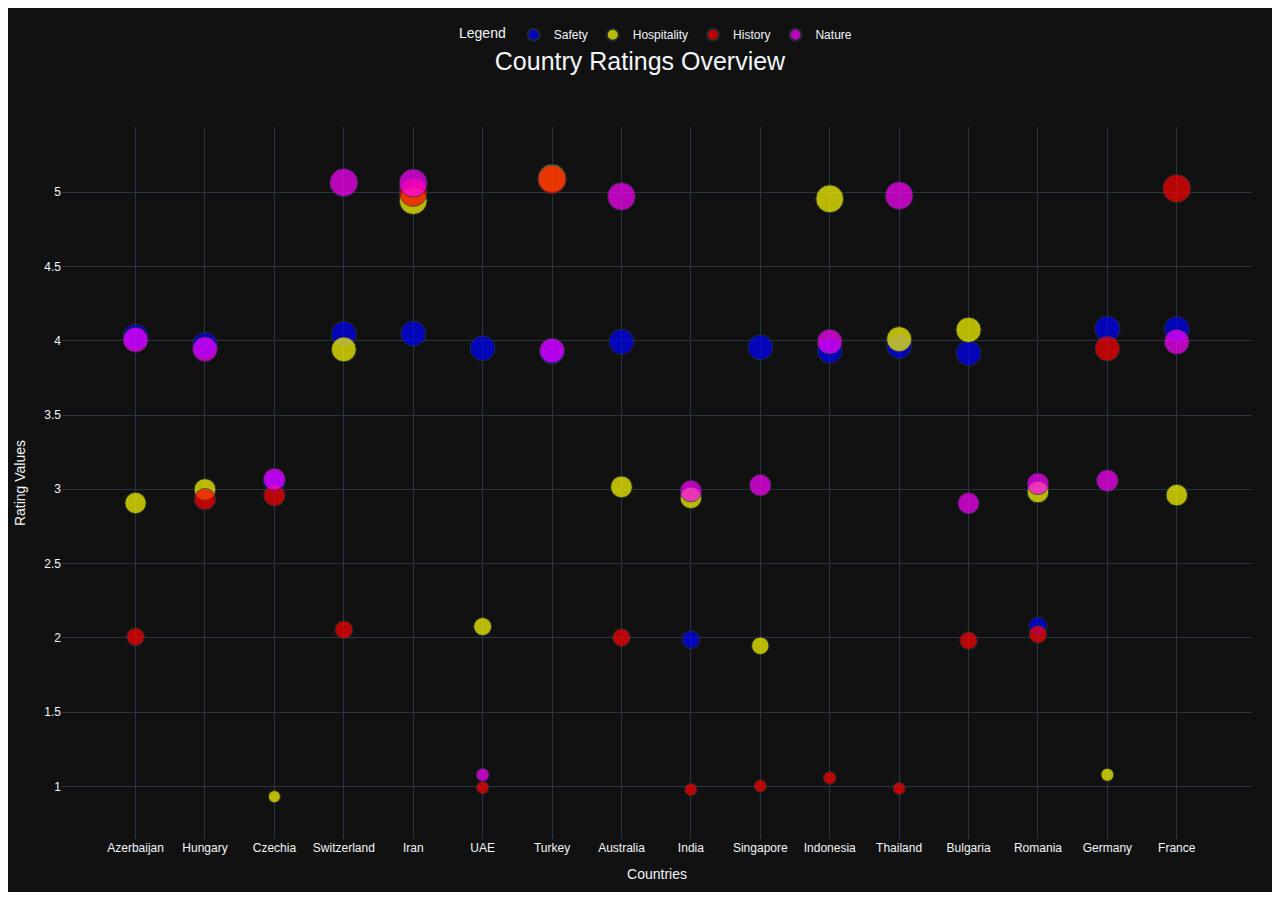
==== Travel/country_ratings_overview.html @ 7b5be214 "compile globe, map and chart in one site + add travel apps/tech" ====
<html>
<head><meta charset="utf-8" /></head>
<body>
    <div>                        <script type="text/javascript">window.PlotlyConfig = {MathJaxConfig: 'local'};</script>
        <script type="text/javascript">/**
* plotly.js v2.32.0
* Copyright 2012-2024, Plotly, Inc.
* All rights reserved.
* Licensed under the MIT license
*/
/*! For license information please see plotly.min.js.LICENSE.txt */
!function(t,e){"object"==typeof exports&&"object"==typeof module?module.exports=e():"function"==typeof define&&define.amd?define([],e):"object"==typeof exports?exports.Plotly=e():t.Plotly=e()}(self,(function(){return function(){var t={79288:function(t,e,r){"use strict";var n=r(3400),i={"X,X div":'direction:ltr;font-family:"Open Sans",verdana,arial,sans-serif;margin:0;padding:0;',"X input,X button":'font-family:"Open Sans",verdana,arial,sans-serif;',"X input:focus,X button:focus":"outline:none;","X a":"text-decoration:none;","X a:hover":"text-decoration:none;","X .crisp":"shape-rendering:crispEdges;","X .user-select-none":"-webkit-user-select:none;-moz-user-select:none;-ms-user-select:none;-o-user-select:none;user-select:none;","X svg":"overflow:hidden;","X svg a":"fill:#447adb;","X svg a:hover":"fill:#3c6dc5;","X .main-svg":"position:absolute;top:0;left:0;pointer-events:none;","X .main-svg .draglayer":"pointer-events:all;","X .cursor-default":"cursor:default;","X .cursor-pointer":"cursor:pointer;","X .cursor-crosshair":"cursor:crosshair;","X .cursor-move":"cursor:move;","X .cursor-col-resize":"cursor:col-resize;","X .cursor-row-resize":"cursor:row-resize;","X .cursor-ns-resize":"cursor:ns-resize;","X .cursor-ew-resize":"cursor:ew-resize;","X .cursor-sw-resize":"cursor:sw-resize;","X .cursor-s-resize":"cursor:s-resize;","X .cursor-se-resize":"cursor:se-resize;","X .cursor-w-resize":"cursor:w-resize;","X .cursor-e-resize":"cursor:e-resize;","X .cursor-nw-resize":"cursor:nw-resize;","X .cursor-n-resize":"cursor:n-resize;","X .cursor-ne-resize":"cursor:ne-resize;","X .cursor-grab":"cursor:-webkit-grab;cursor:grab;","X .modebar":"position:absolute;top:2px;right:2px;","X .ease-bg":"-webkit-transition:background-color .3s ease 0s;-moz-transition:background-color .3s ease 0s;-ms-transition:background-color .3s ease 0s;-o-transition:background-color .3s ease 0s;transition:background-color .3s ease 0s;","X .modebar--hover>:not(.watermark)":"opacity:0;-webkit-transition:opacity .3s ease 0s;-moz-transition:opacity .3s ease 0s;-ms-transition:opacity .3s ease 0s;-o-transition:opacity .3s ease 0s;transition:opacity .3s ease 0s;","X:hover .modebar--hover .modebar-group":"opacity:1;","X .modebar-group":"float:left;display:inline-block;box-sizing:border-box;padding-left:8px;position:relative;vertical-align:middle;white-space:nowrap;","X .modebar-btn":"position:relative;font-size:16px;padding:3px 4px;height:22px;cursor:pointer;line-height:normal;box-sizing:border-box;","X .modebar-btn svg":"position:relative;top:2px;","X .modebar.vertical":"display:flex;flex-direction:column;flex-wrap:wrap;align-content:flex-end;max-height:100%;","X .modebar.vertical svg":"top:-1px;","X .modebar.vertical .modebar-group":"display:block;float:none;padding-left:0px;padding-bottom:8px;","X .modebar.vertical .modebar-group .modebar-btn":"display:block;text-align:center;","X [data-title]:before,X [data-title]:after":"position:absolute;-webkit-transform:translate3d(0, 0, 0);-moz-transform:translate3d(0, 0, 0);-ms-transform:translate3d(0, 0, 0);-o-transform:translate3d(0, 0, 0);transform:translate3d(0, 0, 0);display:none;opacity:0;z-index:1001;pointer-events:none;top:110%;right:50%;","X [data-title]:hover:before,X [data-title]:hover:after":"display:block;opacity:1;","X [data-title]:before":'content:"";position:absolute;background:rgba(0,0,0,0);border:6px solid rgba(0,0,0,0);z-index:1002;margin-top:-12px;border-bottom-color:#69738a;margin-right:-6px;',"X [data-title]:after":"content:attr(data-title);background:#69738a;color:#fff;padding:8px 10px;font-size:12px;line-height:12px;white-space:nowrap;margin-right:-18px;border-radius:2px;","X .vertical [data-title]:before,X .vertical [data-title]:after":"top:0%;right:200%;","X .vertical [data-title]:before":"border:6px solid rgba(0,0,0,0);border-left-color:#69738a;margin-top:8px;margin-right:-30px;",Y:'font-family:"Open Sans",verdana,arial,sans-serif;position:fixed;top:50px;right:20px;z-index:10000;font-size:10pt;max-width:180px;',"Y p":"margin:0;","Y .notifier-note":"min-width:180px;max-width:250px;border:1px solid #fff;z-index:3000;margin:0;background-color:#8c97af;background-color:rgba(140,151,175,.9);color:#fff;padding:10px;overflow-wrap:break-word;word-wrap:break-word;-ms-hyphens:auto;-webkit-hyphens:auto;hyphens:auto;","Y .notifier-close":"color:#fff;opacity:.8;float:right;padding:0 5px;background:none;border:none;font-size:20px;font-weight:bold;line-height:20px;","Y .notifier-close:hover":"color:#444;text-decoration:none;cursor:pointer;"};for(var a in i){var o=a.replace(/^,/," ,").replace(/X/g,".js-plotly-plot .plotly").replace(/Y/g,".plotly-notifier");n.addStyleRule(o,i[a])}},86712:function(t,e,r){"use strict";t.exports=r(84224)},37240:function(t,e,r){"use strict";t.exports=r(51132)},29744:function(t,e,r){"use strict";t.exports=r(94456)},29352:function(t,e,r){"use strict";t.exports=r(67244)},96144:function(t,e,r){"use strict";t.exports=r(97776)},53219:function(t,e,r){"use strict";t.exports=r(61712)},4624:function(t,e,r){"use strict";t.exports=r(95856)},54543:function(t,e,r){"use strict";t.exports=r(54272)},45e3:function(t,e,r){"use strict";t.exports=r(85404)},62300:function(t,e,r){"use strict";t.exports=r(26048)},6920:function(t,e,r){"use strict";t.exports=r(66240)},10264:function(t,e,r){"use strict";t.exports=r(40448)},32016:function(t,e,r){"use strict";t.exports=r(64884)},27528:function(t,e,r){"use strict";t.exports=r(15088)},75556:function(t,e,r){"use strict";t.exports=r(76744)},39204:function(t,e,r){"use strict";t.exports=r(94704)},73996:function(t,e,r){"use strict";t.exports=r(62396)},16489:function(t,e,r){"use strict";t.exports=r(32028)},5e3:function(t,e,r){"use strict";t.exports=r(81932)},77280:function(t,e,r){"use strict";t.exports=r(45536)},33992:function(t,e,r){"use strict";t.exports=r(42600)},17600:function(t,e,r){"use strict";t.exports=r(21536)},49116:function(t,e,r){"use strict";t.exports=r(65664)},46808:function(t,e,r){"use strict";t.exports=r(29044)},36168:function(t,e,r){"use strict";t.exports=r(48928)},13792:function(t,e,r){"use strict";var n=r(32016);n.register([r(37240),r(29352),r(5e3),r(33992),r(17600),r(49116),r(6920),r(67484),r(79440),r(39204),r(83096),r(36168),r(20260),r(63560),r(65832),r(46808),r(73996),r(48824),r(89904),r(25120),r(13752),r(4340),r(62300),r(29800),r(8363),r(54543),r(86636),r(42192),r(32140),r(77280),r(89296),r(56816),r(70192),r(45e3),r(27528),r(84764),r(3920),r(50248),r(4624),r(69967),r(10264),r(86152),r(53219),r(81604),r(63796),r(29744),r(89336),r(86712),r(75556),r(16489),r(97312),r(96144)]),t.exports=n},3920:function(t,e,r){"use strict";t.exports=r(43480)},25120:function(t,e,r){"use strict";t.exports=r(6296)},4340:function(t,e,r){"use strict";t.exports=r(7404)},86152:function(t,e,r){"use strict";t.exports=r(65456)},56816:function(t,e,r){"use strict";t.exports=r(22020)},89296:function(t,e,r){"use strict";t.exports=r(29928)},20260:function(t,e,r){"use strict";t.exports=r(75792)},32140:function(t,e,r){"use strict";t.exports=r(156)},84764:function(t,e,r){"use strict";t.exports=r(45499)},48824:function(t,e,r){"use strict";t.exports=r(3296)},69967:function(t,e,r){"use strict";t.exports=r(4184)},8363:function(t,e,r){"use strict";t.exports=r(36952)},86636:function(t,e,r){"use strict";t.exports=r(38983)},70192:function(t,e,r){"use strict";t.exports=r(11572)},81604:function(t,e,r){"use strict";t.exports=r(76924)},63796:function(t,e,r){"use strict";t.exports=r(62944)},89336:function(t,e,r){"use strict";t.exports=r(95443)},67484:function(t,e,r){"use strict";t.exports=r(34864)},97312:function(t,e,r){"use strict";t.exports=r(76272)},42192:function(t,e,r){"use strict";t.exports=r(97924)},29800:function(t,e,r){"use strict";t.exports=r(15436)},63560:function(t,e,r){"use strict";t.exports=r(5621)},89904:function(t,e,r){"use strict";t.exports=r(91304)},50248:function(t,e,r){"use strict";t.exports=r(41724)},65832:function(t,e,r){"use strict";t.exports=r(31991)},79440:function(t,e,r){"use strict";t.exports=r(22869)},13752:function(t,e,r){"use strict";t.exports=r(67776)},83096:function(t,e,r){"use strict";t.exports=r(95952)},72196:function(t){"use strict";t.exports=[{path:"",backoff:0},{path:"M-2.4,-3V3L0.6,0Z",backoff:.6},{path:"M-3.7,-2.5V2.5L1.3,0Z",backoff:1.3},{path:"M-4.45,-3L-1.65,-0.2V0.2L-4.45,3L1.55,0Z",backoff:1.55},{path:"M-2.2,-2.2L-0.2,-0.2V0.2L-2.2,2.2L-1.4,3L1.6,0L-1.4,-3Z",backoff:1.6},{path:"M-4.4,-2.1L-0.6,-0.2V0.2L-4.4,2.1L-4,3L2,0L-4,-3Z",backoff:2},{path:"M2,0A2,2 0 1,1 0,-2A2,2 0 0,1 2,0Z",backoff:0,noRotate:!0},{path:"M2,2V-2H-2V2Z",backoff:0,noRotate:!0}]},13916:function(t,e,r){"use strict";var n=r(72196),i=r(25376),a=r(33816),o=r(31780).templatedArray;r(36208),t.exports=o("annotation",{visible:{valType:"boolean",dflt:!0,editType:"calc+arraydraw"},text:{valType:"string",editType:"calc+arraydraw"},textangle:{valType:"angle",dflt:0,editType:"calc+arraydraw"},font:i({editType:"calc+arraydraw",colorEditType:"arraydraw"}),width:{valType:"number",min:1,dflt:null,editType:"calc+arraydraw"},height:{valType:"number",min:1,dflt:null,editType:"calc+arraydraw"},opacity:{valType:"number",min:0,max:1,dflt:1,editType:"arraydraw"},align:{valType:"enumerated",values:["left","center","right"],dflt:"center",editType:"arraydraw"},valign:{valType:"enumerated",values:["top","middle","bottom"],dflt:"middle",editType:"arraydraw"},bgcolor:{valType:"color",dflt:"rgba(0,0,0,0)",editType:"arraydraw"},bordercolor:{valType:"color",dflt:"rgba(0,0,0,0)",editType:"arraydraw"},borderpad:{valType:"number",min:0,dflt:1,editType:"calc+arraydraw"},borderwidth:{valType:"number",min:0,dflt:1,editType:"calc+arraydraw"},showarrow:{valType:"boolean",dflt:!0,editType:"calc+arraydraw"},arrowcolor:{valType:"color",editType:"arraydraw"},arrowhead:{valType:"integer",min:0,max:n.length,dflt:1,editType:"arraydraw"},startarrowhead:{valType:"integer",min:0,max:n.length,dflt:1,editType:"arraydraw"},arrowside:{valType:"flaglist",flags:["end","start"],extras:["none"],dflt:"end",editType:"arraydraw"},arrowsize:{valType:"number",min:.3,dflt:1,editType:"calc+arraydraw"},startarrowsize:{valType:"number",min:.3,dflt:1,editType:"calc+arraydraw"},arrowwidth:{valType:"number",min:.1,editType:"calc+arraydraw"},standoff:{valType:"number",min:0,dflt:0,editType:"calc+arraydraw"},startstandoff:{valType:"number",min:0,dflt:0,editType:"calc+arraydraw"},ax:{valType:"any",editType:"calc+arraydraw"},ay:{valType:"any",editType:"calc+arraydraw"},axref:{valType:"enumerated",dflt:"pixel",values:["pixel",a.idRegex.x.toString()],editType:"calc"},ayref:{valType:"enumerated",dflt:"pixel",values:["pixel",a.idRegex.y.toString()],editType:"calc"},xref:{valType:"enumerated",values:["paper",a.idRegex.x.toString()],editType:"calc"},x:{valType:"any",editType:"calc+arraydraw"},xanchor:{valType:"enumerated",values:["auto","left","center","right"],dflt:"auto",editType:"calc+arraydraw"},xshift:{valType:"number",dflt:0,editType:"calc+arraydraw"},yref:{valType:"enumerated",values:["paper",a.idRegex.y.toString()],editType:"calc"},y:{valType:"any",editType:"calc+arraydraw"},yanchor:{valType:"enumerated",values:["auto","top","middle","bottom"],dflt:"auto",editType:"calc+arraydraw"},yshift:{valType:"number",dflt:0,editType:"calc+arraydraw"},clicktoshow:{valType:"enumerated",values:[!1,"onoff","onout"],dflt:!1,editType:"arraydraw"},xclick:{valType:"any",editType:"arraydraw"},yclick:{valType:"any",editType:"arraydraw"},hovertext:{valType:"string",editType:"arraydraw"},hoverlabel:{bgcolor:{valType:"color",editType:"arraydraw"},bordercolor:{valType:"color",editType:"arraydraw"},font:i({editType:"arraydraw"}),editType:"arraydraw"},captureevents:{valType:"boolean",editType:"arraydraw"},editType:"calc",_deprecated:{ref:{valType:"string",editType:"calc"}}})},90272:function(t,e,r){"use strict";var n=r(3400),i=r(54460),a=r(23816).draw;function o(t){var e=t._fullLayout;n.filterVisible(e.annotations).forEach((function(e){var r=i.getFromId(t,e.xref),n=i.getFromId(t,e.yref),a=i.getRefType(e.xref),o=i.getRefType(e.yref);e._extremes={},"range"===a&&s(e,r),"range"===o&&s(e,n)}))}function s(t,e){var r,n=e._id,a=n.charAt(0),o=t[a],s=t["a"+a],l=t[a+"ref"],u=t["a"+a+"ref"],c=t["_"+a+"padplus"],f=t["_"+a+"padminus"],h={x:1,y:-1}[a]*t[a+"shift"],p=3*t.arrowsize*t.arrowwidth||0,d=p+h,v=p-h,g=3*t.startarrowsize*t.arrowwidth||0,y=g+h,m=g-h;if(u===l){var x=i.findExtremes(e,[e.r2c(o)],{ppadplus:d,ppadminus:v}),b=i.findExtremes(e,[e.r2c(s)],{ppadplus:Math.max(c,y),ppadminus:Math.max(f,m)});r={min:[x.min[0],b.min[0]],max:[x.max[0],b.max[0]]}}else y=s?y+s:y,m=s?m-s:m,r=i.findExtremes(e,[e.r2c(o)],{ppadplus:Math.max(c,d,y),ppadminus:Math.max(f,v,m)});t._extremes[n]=r}t.exports=function(t){var e=t._fullLayout;if(n.filterVisible(e.annotations).length&&t._fullData.length)return n.syncOrAsync([a,o],t)}},42300:function(t,e,r){"use strict";var n=r(3400),i=r(24040),a=r(31780).arrayEditor;function o(t,e){var r,n,i,a,o,l,u,c=t._fullLayout.annotations,f=[],h=[],p=[],d=(e||[]).length;for(r=0;r<c.length;r++)if(a=(i=c[r]).clicktoshow){for(n=0;n<d;n++)if(l=(o=e[n]).xaxis,u=o.yaxis,l._id===i.xref&&u._id===i.yref&&l.d2r(o.x)===s(i._xclick,l)&&u.d2r(o.y)===s(i._yclick,u)){(i.visible?"onout"===a?h:p:f).push(r);break}n===d&&i.visible&&"onout"===a&&h.push(r)}return{on:f,off:h,explicitOff:p}}function s(t,e){return"log"===e.type?e.l2r(t):e.d2r(t)}t.exports={hasClickToShow:function(t,e){var r=o(t,e);return r.on.length>0||r.explicitOff.length>0},onClick:function(t,e){var r,s,l=o(t,e),u=l.on,c=l.off.concat(l.explicitOff),f={},h=t._fullLayout.annotations;if(u.length||c.length){for(r=0;r<u.length;r++)(s=a(t.layout,"annotations",h[u[r]])).modifyItem("visible",!0),n.extendFlat(f,s.getUpdateObj());for(r=0;r<c.length;r++)(s=a(t.layout,"annotations",h[c[r]])).modifyItem("visible",!1),n.extendFlat(f,s.getUpdateObj());return i.call("update",t,{},f)}}}},87192:function(t,e,r){"use strict";var n=r(3400),i=r(76308);t.exports=function(t,e,r,a){a("opacity");var o=a("bgcolor"),s=a("bordercolor"),l=i.opacity(s);a("borderpad");var u=a("borderwidth"),c=a("showarrow");if(a("text",c?" ":r._dfltTitle.annotation),a("textangle"),n.coerceFont(a,"font",r.font),a("width"),a("align"),a("height")&&a("valign"),c){var f,h,p=a("arrowside");-1!==p.indexOf("end")&&(f=a("arrowhead"),h=a("arrowsize")),-1!==p.indexOf("start")&&(a("startarrowhead",f),a("startarrowsize",h)),a("arrowcolor",l?e.bordercolor:i.defaultLine),a("arrowwidth",2*(l&&u||1)),a("standoff"),a("startstandoff")}var d=a("hovertext"),v=r.hoverlabel||{};if(d){var g=a("hoverlabel.bgcolor",v.bgcolor||(i.opacity(o)?i.rgb(o):i.defaultLine)),y=a("hoverlabel.bordercolor",v.bordercolor||i.contrast(g)),m=n.extendFlat({},v.font);m.color||(m.color=y),n.coerceFont(a,"hoverlabel.font",m)}a("captureevents",!!d)}},26828:function(t,e,r){"use strict";var n=r(38248),i=r(36896);t.exports=function(t,e,r,a){e=e||{};var o="log"===r&&"linear"===e.type,s="linear"===r&&"log"===e.type;if(o||s)for(var l,u,c=t._fullLayout.annotations,f=e._id.charAt(0),h=0;h<c.length;h++)l=c[h],u="annotations["+h+"].",l[f+"ref"]===e._id&&p(f),l["a"+f+"ref"]===e._id&&p("a"+f);function p(t){var r=l[t],s=null;s=o?i(r,e.range):Math.pow(10,r),n(s)||(s=null),a(u+t,s)}}},45216:function(t,e,r){"use strict";var n=r(3400),i=r(54460),a=r(51272),o=r(87192),s=r(13916);function l(t,e,r){function a(r,i){return n.coerce(t,e,s,r,i)}var l=a("visible"),u=a("clicktoshow");if(l||u){o(t,e,r,a);for(var c=e.showarrow,f=["x","y"],h=[-10,-30],p={_fullLayout:r},d=0;d<2;d++){var v=f[d],g=i.coerceRef(t,e,p,v,"","paper");if("paper"!==g&&i.getFromId(p,g)._annIndices.push(e._index),i.coercePosition(e,p,a,g,v,.5),c){var y="a"+v,m=i.coerceRef(t,e,p,y,"pixel",["pixel","paper"]);"pixel"!==m&&m!==g&&(m=e[y]="pixel");var x="pixel"===m?h[d]:.4;i.coercePosition(e,p,a,m,y,x)}a(v+"anchor"),a(v+"shift")}if(n.noneOrAll(t,e,["x","y"]),c&&n.noneOrAll(t,e,["ax","ay"]),u){var b=a("xclick"),_=a("yclick");e._xclick=void 0===b?e.x:i.cleanPosition(b,p,e.xref),e._yclick=void 0===_?e.y:i.cleanPosition(_,p,e.yref)}}}t.exports=function(t,e){a(t,e,{name:"annotations",handleItemDefaults:l})}},23816:function(t,e,r){"use strict";var n=r(33428),i=r(24040),a=r(7316),o=r(3400),s=o.strTranslate,l=r(54460),u=r(76308),c=r(43616),f=r(93024),h=r(72736),p=r(93972),d=r(86476),v=r(31780).arrayEditor,g=r(33652);function y(t,e){var r=t._fullLayout.annotations[e]||{},n=l.getFromId(t,r.xref),i=l.getFromId(t,r.yref);n&&n.setScale(),i&&i.setScale(),x(t,r,e,!1,n,i)}function m(t,e,r,n,i){var a=i[r],o=i[r+"ref"],s=-1!==r.indexOf("y"),u="domain"===l.getRefType(o),c=s?n.h:n.w;return t?u?a+(s?-e:e)/t._length:t.p2r(t.r2p(a)+e):a+(s?-e:e)/c}function x(t,e,r,a,y,x){var b,_,w=t._fullLayout,T=t._fullLayout._size,k=t._context.edits;a?(b="annotation-"+a,_=a+".annotations"):(b="annotation",_="annotations");var A=v(t.layout,_,e),M=A.modifyBase,S=A.modifyItem,E=A.getUpdateObj;w._infolayer.selectAll("."+b+'[data-index="'+r+'"]').remove();var L="clip"+w._uid+"_ann"+r;if(e._input&&!1!==e.visible){var C={x:{},y:{}},P=+e.textangle||0,O=w._infolayer.append("g").classed(b,!0).attr("data-index",String(r)).style("opacity",e.opacity),I=O.append("g").classed("annotation-text-g",!0),z=k[e.showarrow?"annotationTail":"annotationPosition"],D=e.captureevents||k.annotationText||z,R=I.append("g").style("pointer-events",D?"all":null).call(p,"pointer").on("click",(function(){t._dragging=!1,t.emit("plotly_clickannotation",W(n.event))}));e.hovertext&&R.on("mouseover",(function(){var r=e.hoverlabel,n=r.font,i=this.getBoundingClientRect(),a=t.getBoundingClientRect();f.loneHover({x0:i.left-a.left,x1:i.right-a.left,y:(i.top+i.bottom)/2-a.top,text:e.hovertext,color:r.bgcolor,borderColor:r.bordercolor,fontFamily:n.family,fontSize:n.size,fontColor:n.color,fontWeight:n.weight,fontStyle:n.style,fontVariant:n.variant},{container:w._hoverlayer.node(),outerContainer:w._paper.node(),gd:t})})).on("mouseout",(function(){f.loneUnhover(w._hoverlayer.node())}));var F=e.borderwidth,B=e.borderpad,N=F+B,j=R.append("rect").attr("class","bg").style("stroke-width",F+"px").call(u.stroke,e.bordercolor).call(u.fill,e.bgcolor),U=e.width||e.height,V=w._topclips.selectAll("#"+L).data(U?[0]:[]);V.enter().append("clipPath").classed("annclip",!0).attr("id",L).append("rect"),V.exit().remove();var q=e.font,H=w._meta?o.templateString(e.text,w._meta):e.text,G=R.append("text").classed("annotation-text",!0).text(H);k.annotationText?G.call(h.makeEditable,{delegate:R,gd:t}).call(Y).on("edit",(function(r){e.text=r,this.call(Y),S("text",r),y&&y.autorange&&M(y._name+".autorange",!0),x&&x.autorange&&M(x._name+".autorange",!0),i.call("_guiRelayout",t,E())})):G.call(Y)}else n.selectAll("#"+L).remove();function W(t){var n={index:r,annotation:e._input,fullAnnotation:e,event:t};return a&&(n.subplotId=a),n}function Y(r){return r.call(c.font,q).attr({"text-anchor":{left:"start",right:"end"}[e.align]||"middle"}),h.convertToTspans(r,t,X),r}function X(){var r=G.selectAll("a");1===r.size()&&r.text()===G.text()&&R.insert("a",":first-child").attr({"xlink:xlink:href":r.attr("xlink:href"),"xlink:xlink:show":r.attr("xlink:show")}).style({cursor:"pointer"}).node().appendChild(j.node());var n=R.select(".annotation-text-math-group"),f=!n.empty(),v=c.bBox((f?n:G).node()),b=v.width,_=v.height,A=e.width||b,D=e.height||_,B=Math.round(A+2*N),q=Math.round(D+2*N);function H(t,e){return"auto"===e&&(e=t<1/3?"left":t>2/3?"right":"center"),{center:0,middle:0,left:.5,bottom:-.5,right:-.5,top:.5}[e]}for(var Y=!1,X=["x","y"],Z=0;Z<X.length;Z++){var K,J,$,Q,tt,et=X[Z],rt=e[et+"ref"]||et,nt=e["a"+et+"ref"],it={x:y,y:x}[et],at=(P+("x"===et?0:-90))*Math.PI/180,ot=B*Math.cos(at),st=q*Math.sin(at),lt=Math.abs(ot)+Math.abs(st),ut=e[et+"anchor"],ct=e[et+"shift"]*("x"===et?1:-1),ft=C[et],ht=l.getRefType(rt);if(it&&"domain"!==ht){var pt=it.r2fraction(e[et]);(pt<0||pt>1)&&(nt===rt?((pt=it.r2fraction(e["a"+et]))<0||pt>1)&&(Y=!0):Y=!0),K=it._offset+it.r2p(e[et]),Q=.5}else{var dt="domain"===ht;"x"===et?($=e[et],K=dt?it._offset+it._length*$:K=T.l+T.w*$):($=1-e[et],K=dt?it._offset+it._length*$:K=T.t+T.h*$),Q=e.showarrow?.5:$}if(e.showarrow){ft.head=K;var vt=e["a"+et];if(tt=ot*H(.5,e.xanchor)-st*H(.5,e.yanchor),nt===rt){var gt=l.getRefType(nt);"domain"===gt?("y"===et&&(vt=1-vt),ft.tail=it._offset+it._length*vt):"paper"===gt?"y"===et?(vt=1-vt,ft.tail=T.t+T.h*vt):ft.tail=T.l+T.w*vt:ft.tail=it._offset+it.r2p(vt),J=tt}else ft.tail=K+vt,J=tt+vt;ft.text=ft.tail+tt;var yt=w["x"===et?"width":"height"];if("paper"===rt&&(ft.head=o.constrain(ft.head,1,yt-1)),"pixel"===nt){var mt=-Math.max(ft.tail-3,ft.text),xt=Math.min(ft.tail+3,ft.text)-yt;mt>0?(ft.tail+=mt,ft.text+=mt):xt>0&&(ft.tail-=xt,ft.text-=xt)}ft.tail+=ct,ft.head+=ct}else J=tt=lt*H(Q,ut),ft.text=K+tt;ft.text+=ct,tt+=ct,J+=ct,e["_"+et+"padplus"]=lt/2+J,e["_"+et+"padminus"]=lt/2-J,e["_"+et+"size"]=lt,e["_"+et+"shift"]=tt}if(Y)R.remove();else{var bt=0,_t=0;if("left"!==e.align&&(bt=(A-b)*("center"===e.align?.5:1)),"top"!==e.valign&&(_t=(D-_)*("middle"===e.valign?.5:1)),f)n.select("svg").attr({x:N+bt-1,y:N+_t}).call(c.setClipUrl,U?L:null,t);else{var wt=N+_t-v.top,Tt=N+bt-v.left;G.call(h.positionText,Tt,wt).call(c.setClipUrl,U?L:null,t)}V.select("rect").call(c.setRect,N,N,A,D),j.call(c.setRect,F/2,F/2,B-F,q-F),R.call(c.setTranslate,Math.round(C.x.text-B/2),Math.round(C.y.text-q/2)),I.attr({transform:"rotate("+P+","+C.x.text+","+C.y.text+")"});var kt,At=function(r,n){O.selectAll(".annotation-arrow-g").remove();var l=C.x.head,f=C.y.head,h=C.x.tail+r,p=C.y.tail+n,v=C.x.text+r,b=C.y.text+n,_=o.rotationXYMatrix(P,v,b),w=o.apply2DTransform(_),A=o.apply2DTransform2(_),L=+j.attr("width"),z=+j.attr("height"),D=v-.5*L,F=D+L,B=b-.5*z,N=B+z,U=[[D,B,D,N],[D,N,F,N],[F,N,F,B],[F,B,D,B]].map(A);if(!U.reduce((function(t,e){return t^!!o.segmentsIntersect(l,f,l+1e6,f+1e6,e[0],e[1],e[2],e[3])}),!1)){U.forEach((function(t){var e=o.segmentsIntersect(h,p,l,f,t[0],t[1],t[2],t[3]);e&&(h=e.x,p=e.y)}));var V=e.arrowwidth,q=e.arrowcolor,H=e.arrowside,G=O.append("g").style({opacity:u.opacity(q)}).classed("annotation-arrow-g",!0),W=G.append("path").attr("d","M"+h+","+p+"L"+l+","+f).style("stroke-width",V+"px").call(u.stroke,u.rgb(q));if(g(W,H,e),k.annotationPosition&&W.node().parentNode&&!a){var Y=l,X=f;if(e.standoff){var Z=Math.sqrt(Math.pow(l-h,2)+Math.pow(f-p,2));Y+=e.standoff*(h-l)/Z,X+=e.standoff*(p-f)/Z}var K,J,$=G.append("path").classed("annotation-arrow",!0).classed("anndrag",!0).classed("cursor-move",!0).attr({d:"M3,3H-3V-3H3ZM0,0L"+(h-Y)+","+(p-X),transform:s(Y,X)}).style("stroke-width",V+6+"px").call(u.stroke,"rgba(0,0,0,0)").call(u.fill,"rgba(0,0,0,0)");d.init({element:$.node(),gd:t,prepFn:function(){var t=c.getTranslate(R);K=t.x,J=t.y,y&&y.autorange&&M(y._name+".autorange",!0),x&&x.autorange&&M(x._name+".autorange",!0)},moveFn:function(t,r){var n=w(K,J),i=n[0]+t,a=n[1]+r;R.call(c.setTranslate,i,a),S("x",m(y,t,"x",T,e)),S("y",m(x,r,"y",T,e)),e.axref===e.xref&&S("ax",m(y,t,"ax",T,e)),e.ayref===e.yref&&S("ay",m(x,r,"ay",T,e)),G.attr("transform",s(t,r)),I.attr({transform:"rotate("+P+","+i+","+a+")"})},doneFn:function(){i.call("_guiRelayout",t,E());var e=document.querySelector(".js-notes-box-panel");e&&e.redraw(e.selectedObj)}})}}};e.showarrow&&At(0,0),z&&d.init({element:R.node(),gd:t,prepFn:function(){kt=I.attr("transform")},moveFn:function(t,r){var n="pointer";if(e.showarrow)e.axref===e.xref?S("ax",m(y,t,"ax",T,e)):S("ax",e.ax+t),e.ayref===e.yref?S("ay",m(x,r,"ay",T.w,e)):S("ay",e.ay+r),At(t,r);else{if(a)return;var i,o;if(y)i=m(y,t,"x",T,e);else{var l=e._xsize/T.w,u=e.x+(e._xshift-e.xshift)/T.w-l/2;i=d.align(u+t/T.w,l,0,1,e.xanchor)}if(x)o=m(x,r,"y",T,e);else{var c=e._ysize/T.h,f=e.y-(e._yshift+e.yshift)/T.h-c/2;o=d.align(f-r/T.h,c,0,1,e.yanchor)}S("x",i),S("y",o),y&&x||(n=d.getCursor(y?.5:i,x?.5:o,e.xanchor,e.yanchor))}I.attr({transform:s(t,r)+kt}),p(R,n)},clickFn:function(r,n){e.captureevents&&t.emit("plotly_clickannotation",W(n))},doneFn:function(){p(R),i.call("_guiRelayout",t,E());var e=document.querySelector(".js-notes-box-panel");e&&e.redraw(e.selectedObj)}})}}}t.exports={draw:function(t){var e=t._fullLayout;e._infolayer.selectAll(".annotation").remove();for(var r=0;r<e.annotations.length;r++)e.annotations[r].visible&&y(t,r);return a.previousPromises(t)},drawOne:y,drawRaw:x}},33652:function(t,e,r){"use strict";var n=r(33428),i=r(76308),a=r(72196),o=r(3400),s=o.strScale,l=o.strRotate,u=o.strTranslate;t.exports=function(t,e,r){var o,c,f,h,p=t.node(),d=a[r.arrowhead||0],v=a[r.startarrowhead||0],g=(r.arrowwidth||1)*(r.arrowsize||1),y=(r.arrowwidth||1)*(r.startarrowsize||1),m=e.indexOf("start")>=0,x=e.indexOf("end")>=0,b=d.backoff*g+r.standoff,_=v.backoff*y+r.startstandoff;if("line"===p.nodeName){o={x:+t.attr("x1"),y:+t.attr("y1")},c={x:+t.attr("x2"),y:+t.attr("y2")};var w=o.x-c.x,T=o.y-c.y;if(h=(f=Math.atan2(T,w))+Math.PI,b&&_&&b+_>Math.sqrt(w*w+T*T))return void z();if(b){if(b*b>w*w+T*T)return void z();var k=b*Math.cos(f),A=b*Math.sin(f);c.x+=k,c.y+=A,t.attr({x2:c.x,y2:c.y})}if(_){if(_*_>w*w+T*T)return void z();var M=_*Math.cos(f),S=_*Math.sin(f);o.x-=M,o.y-=S,t.attr({x1:o.x,y1:o.y})}}else if("path"===p.nodeName){var E=p.getTotalLength(),L="";if(E<b+_)return void z();var C=p.getPointAtLength(0),P=p.getPointAtLength(.1);f=Math.atan2(C.y-P.y,C.x-P.x),o=p.getPointAtLength(Math.min(_,E)),L="0px,"+_+"px,";var O=p.getPointAtLength(E),I=p.getPointAtLength(E-.1);h=Math.atan2(O.y-I.y,O.x-I.x),c=p.getPointAtLength(Math.max(0,E-b)),L+=E-(L?_+b:b)+"px,"+E+"px",t.style("stroke-dasharray",L)}function z(){t.style("stroke-dasharray","0px,100px")}function D(e,a,o,c){e.path&&(e.noRotate&&(o=0),n.select(p.parentNode).append("path").attr({class:t.attr("class"),d:e.path,transform:u(a.x,a.y)+l(180*o/Math.PI)+s(c)}).style({fill:i.rgb(r.arrowcolor),"stroke-width":0}))}m&&D(v,o,f,y),x&&D(d,c,h,g)}},79180:function(t,e,r){"use strict";var n=r(23816),i=r(42300);t.exports={moduleType:"component",name:"annotations",layoutAttributes:r(13916),supplyLayoutDefaults:r(45216),includeBasePlot:r(36632)("annotations"),calcAutorange:r(90272),draw:n.draw,drawOne:n.drawOne,drawRaw:n.drawRaw,hasClickToShow:i.hasClickToShow,onClick:i.onClick,convertCoords:r(26828)}},45899:function(t,e,r){"use strict";var n=r(13916),i=r(67824).overrideAll,a=r(31780).templatedArray;t.exports=i(a("annotation",{visible:n.visible,x:{valType:"any"},y:{valType:"any"},z:{valType:"any"},ax:{valType:"number"},ay:{valType:"number"},xanchor:n.xanchor,xshift:n.xshift,yanchor:n.yanchor,yshift:n.yshift,text:n.text,textangle:n.textangle,font:n.font,width:n.width,height:n.height,opacity:n.opacity,align:n.align,valign:n.valign,bgcolor:n.bgcolor,bordercolor:n.bordercolor,borderpad:n.borderpad,borderwidth:n.borderwidth,showarrow:n.showarrow,arrowcolor:n.arrowcolor,arrowhead:n.arrowhead,startarrowhead:n.startarrowhead,arrowside:n.arrowside,arrowsize:n.arrowsize,startarrowsize:n.startarrowsize,arrowwidth:n.arrowwidth,standoff:n.standoff,startstandoff:n.startstandoff,hovertext:n.hovertext,hoverlabel:n.hoverlabel,captureevents:n.captureevents}),"calc","from-root")},42456:function(t,e,r){"use strict";var n=r(3400),i=r(54460);function a(t,e){var r=e.fullSceneLayout.domain,a=e.fullLayout._size,o={pdata:null,type:"linear",autorange:!1,range:[-1/0,1/0]};t._xa={},n.extendFlat(t._xa,o),i.setConvert(t._xa),t._xa._offset=a.l+r.x[0]*a.w,t._xa.l2p=function(){return.5*(1+t._pdata[0]/t._pdata[3])*a.w*(r.x[1]-r.x[0])},t._ya={},n.extendFlat(t._ya,o),i.setConvert(t._ya),t._ya._offset=a.t+(1-r.y[1])*a.h,t._ya.l2p=function(){return.5*(1-t._pdata[1]/t._pdata[3])*a.h*(r.y[1]-r.y[0])}}t.exports=function(t){for(var e=t.fullSceneLayout.annotations,r=0;r<e.length;r++)a(e[r],t);t.fullLayout._infolayer.selectAll(".annotation-"+t.id).remove()}},52808:function(t,e,r){"use strict";var n=r(3400),i=r(54460),a=r(51272),o=r(87192),s=r(45899);function l(t,e,r,a){function l(r,i){return n.coerce(t,e,s,r,i)}function u(t){var n=t+"axis",a={_fullLayout:{}};return a._fullLayout[n]=r[n],i.coercePosition(e,a,l,t,t,.5)}l("visible")&&(o(t,e,a.fullLayout,l),u("x"),u("y"),u("z"),n.noneOrAll(t,e,["x","y","z"]),e.xref="x",e.yref="y",e.zref="z",l("xanchor"),l("yanchor"),l("xshift"),l("yshift"),e.showarrow&&(e.axref="pixel",e.ayref="pixel",l("ax",-10),l("ay",-30),n.noneOrAll(t,e,["ax","ay"])))}t.exports=function(t,e,r){a(t,e,{name:"annotations",handleItemDefaults:l,fullLayout:r.fullLayout})}},71836:function(t,e,r){"use strict";var n=r(23816).drawRaw,i=r(94424),a=["x","y","z"];t.exports=function(t){for(var e=t.fullSceneLayout,r=t.dataScale,o=e.annotations,s=0;s<o.length;s++){for(var l=o[s],u=!1,c=0;c<3;c++){var f=a[c],h=l[f],p=e[f+"axis"].r2fraction(h);if(p<0||p>1){u=!0;break}}u?t.fullLayout._infolayer.select(".annotation-"+t.id+'[data-index="'+s+'"]').remove():(l._pdata=i(t.glplot.cameraParams,[e.xaxis.r2l(l.x)*r[0],e.yaxis.r2l(l.y)*r[1],e.zaxis.r2l(l.z)*r[2]]),n(t.graphDiv,l,s,t.id,l._xa,l._ya))}}},56864:function(t,e,r){"use strict";var n=r(24040),i=r(3400);t.exports={moduleType:"component",name:"annotations3d",schema:{subplots:{scene:{annotations:r(45899)}}},layoutAttributes:r(45899),handleDefaults:r(52808),includeBasePlot:function(t,e){var r=n.subplotsRegistry.gl3d;if(r)for(var a=r.attrRegex,o=Object.keys(t),s=0;s<o.length;s++){var l=o[s];a.test(l)&&(t[l].annotations||[]).length&&(i.pushUnique(e._basePlotModules,r),i.pushUnique(e._subplots.gl3d,l))}},convert:r(42456),draw:r(71836)}},54976:function(t,e,r){"use strict";t.exports=r(38700),r(15168),r(67020),r(89792),r(55668),r(65168),r(2084),r(26368),r(24747),r(65616),r(30632),r(73040),r(1104),r(51456),r(4592),r(45348)},97776:function(t,e,r){"use strict";var n=r(54976),i=r(3400),a=r(39032),o=a.EPOCHJD,s=a.ONEDAY,l={valType:"enumerated",values:i.sortObjectKeys(n.calendars),editType:"calc",dflt:"gregorian"},u=function(t,e,r,n){var a={};return a[r]=l,i.coerce(t,e,a,r,n)},c="##",f={d:{0:"dd","-":"d"},e:{0:"d","-":"d"},a:{0:"D","-":"D"},A:{0:"DD","-":"DD"},j:{0:"oo","-":"o"},W:{0:"ww","-":"w"},m:{0:"mm","-":"m"},b:{0:"M","-":"M"},B:{0:"MM","-":"MM"},y:{0:"yy","-":"yy"},Y:{0:"yyyy","-":"yyyy"},U:c,w:c,c:{0:"D M d %X yyyy","-":"D M d %X yyyy"},x:{0:"mm/dd/yyyy","-":"mm/dd/yyyy"}},h={};function p(t){var e=h[t];return e||(h[t]=n.instance(t))}function d(t){return i.extendFlat({},l,{description:t})}function v(t){return"Sets the calendar system to use with `"+t+"` date data."}var g={xcalendar:d(v("x"))},y=i.extendFlat({},g,{ycalendar:d(v("y"))}),m=i.extendFlat({},y,{zcalendar:d(v("z"))}),x=d(["Sets the calendar system to use for `range` and `tick0`","if this is a date axis. This does not set the calendar for","interpreting data on this axis, that's specified in the trace","or via the global `layout.calendar`"].join(" "));t.exports={moduleType:"component",name:"calendars",schema:{traces:{scatter:y,bar:y,box:y,heatmap:y,contour:y,histogram:y,histogram2d:y,histogram2dcontour:y,scatter3d:m,surface:m,mesh3d:m,scattergl:y,ohlc:g,candlestick:g},layout:{calendar:d(["Sets the default calendar system to use for interpreting and","displaying dates throughout the plot."].join(" "))},subplots:{xaxis:{calendar:x},yaxis:{calendar:x},scene:{xaxis:{calendar:x},yaxis:{calendar:x},zaxis:{calendar:x}},polar:{radialaxis:{calendar:x}}},transforms:{filter:{valuecalendar:d(["WARNING: All transforms are deprecated and may be removed from the API in next major version.","Sets the calendar system to use for `value`, if it is a date."].join(" ")),targetcalendar:d(["WARNING: All transforms are deprecated and may be removed from the API in next major version.","Sets the calendar system to use for `target`, if it is an","array of dates. If `target` is a string (eg *x*) we use the","corresponding trace attribute (eg `xcalendar`) if it exists,","even if `targetcalendar` is provided."].join(" "))}}},layoutAttributes:l,handleDefaults:u,handleTraceDefaults:function(t,e,r,n){for(var i=0;i<r.length;i++)u(t,e,r[i]+"calendar",n.calendar)},CANONICAL_SUNDAY:{chinese:"2000-01-02",coptic:"2000-01-03",discworld:"2000-01-03",ethiopian:"2000-01-05",hebrew:"5000-01-01",islamic:"1000-01-02",julian:"2000-01-03",mayan:"5000-01-01",nanakshahi:"1000-01-05",nepali:"2000-01-05",persian:"1000-01-01",jalali:"1000-01-01",taiwan:"1000-01-04",thai:"2000-01-04",ummalqura:"1400-01-06"},CANONICAL_TICK:{chinese:"2000-01-01",coptic:"2000-01-01",discworld:"2000-01-01",ethiopian:"2000-01-01",hebrew:"5000-01-01",islamic:"1000-01-01",julian:"2000-01-01",mayan:"5000-01-01",nanakshahi:"1000-01-01",nepali:"2000-01-01",persian:"1000-01-01",jalali:"1000-01-01",taiwan:"1000-01-01",thai:"2000-01-01",ummalqura:"1400-01-01"},DFLTRANGE:{chinese:["2000-01-01","2001-01-01"],coptic:["1700-01-01","1701-01-01"],discworld:["1800-01-01","1801-01-01"],ethiopian:["2000-01-01","2001-01-01"],hebrew:["5700-01-01","5701-01-01"],islamic:["1400-01-01","1401-01-01"],julian:["2000-01-01","2001-01-01"],mayan:["5200-01-01","5201-01-01"],nanakshahi:["0500-01-01","0501-01-01"],nepali:["2000-01-01","2001-01-01"],persian:["1400-01-01","1401-01-01"],jalali:["1400-01-01","1401-01-01"],taiwan:["0100-01-01","0101-01-01"],thai:["2500-01-01","2501-01-01"],ummalqura:["1400-01-01","1401-01-01"]},getCal:p,worldCalFmt:function(t,e,r){for(var n,i,a,l,u,h=Math.floor((e+.05)/s)+o,d=p(r).fromJD(h),v=0;-1!==(v=t.indexOf("%",v));)"0"===(n=t.charAt(v+1))||"-"===n||"_"===n?(a=3,i=t.charAt(v+2),"_"===n&&(n="-")):(i=n,n="0",a=2),(l=f[i])?(u=l===c?c:d.formatDate(l[n]),t=t.substr(0,v)+u+t.substr(v+a),v+=u.length):v+=a;return t}}},22548:function(t,e){"use strict";e.defaults=["#1f77b4","#ff7f0e","#2ca02c","#d62728","#9467bd","#8c564b","#e377c2","#7f7f7f","#bcbd22","#17becf"],e.defaultLine="#444",e.lightLine="#eee",e.background="#fff",e.borderLine="#BEC8D9",e.lightFraction=1e3/11},76308:function(t,e,r){"use strict";var n=r(49760),i=r(38248),a=r(38116).isTypedArray,o=t.exports={},s=r(22548);o.defaults=s.defaults;var l=o.defaultLine=s.defaultLine;o.lightLine=s.lightLine;var u=o.background=s.background;function c(t){if(i(t)||"string"!=typeof t)return t;var e=t.trim();if("rgb"!==e.substr(0,3))return t;var r=e.match(/^rgba?\s*\(([^()]*)\)$/);if(!r)return t;var n=r[1].trim().split(/\s*[\s,]\s*/),a="a"===e.charAt(3)&&4===n.length;if(!a&&3!==n.length)return t;for(var o=0;o<n.length;o++){if(!n[o].length)return t;if(n[o]=Number(n[o]),!(n[o]>=0))return t;if(3===o)n[o]>1&&(n[o]=1);else if(n[o]>=1)return t}var s=Math.round(255*n[0])+", "+Math.round(255*n[1])+", "+Math.round(255*n[2]);return a?"rgba("+s+", "+n[3]+")":"rgb("+s+")"}o.tinyRGB=function(t){var e=t.toRgb();return"rgb("+Math.round(e.r)+", "+Math.round(e.g)+", "+Math.round(e.b)+")"},o.rgb=function(t){return o.tinyRGB(n(t))},o.opacity=function(t){return t?n(t).getAlpha():0},o.addOpacity=function(t,e){var r=n(t).toRgb();return"rgba("+Math.round(r.r)+", "+Math.round(r.g)+", "+Math.round(r.b)+", "+e+")"},o.combine=function(t,e){var r=n(t).toRgb();if(1===r.a)return n(t).toRgbString();var i=n(e||u).toRgb(),a=1===i.a?i:{r:255*(1-i.a)+i.r*i.a,g:255*(1-i.a)+i.g*i.a,b:255*(1-i.a)+i.b*i.a},o={r:a.r*(1-r.a)+r.r*r.a,g:a.g*(1-r.a)+r.g*r.a,b:a.b*(1-r.a)+r.b*r.a};return n(o).toRgbString()},o.interpolate=function(t,e,r){var i=n(t).toRgb(),a=n(e).toRgb(),o={r:r*i.r+(1-r)*a.r,g:r*i.g+(1-r)*a.g,b:r*i.b+(1-r)*a.b};return n(o).toRgbString()},o.contrast=function(t,e,r){var i=n(t);return 1!==i.getAlpha()&&(i=n(o.combine(t,u))),(i.isDark()?e?i.lighten(e):u:r?i.darken(r):l).toString()},o.stroke=function(t,e){var r=n(e);t.style({stroke:o.tinyRGB(r),"stroke-opacity":r.getAlpha()})},o.fill=function(t,e){var r=n(e);t.style({fill:o.tinyRGB(r),"fill-opacity":r.getAlpha()})},o.clean=function(t){if(t&&"object"==typeof t){var e,r,n,i,s=Object.keys(t);for(e=0;e<s.length;e++)if(i=t[n=s[e]],"color"===n.substr(n.length-5))if(Array.isArray(i))for(r=0;r<i.length;r++)i[r]=c(i[r]);else t[n]=c(i);else if("colorscale"===n.substr(n.length-10)&&Array.isArray(i))for(r=0;r<i.length;r++)Array.isArray(i[r])&&(i[r][1]=c(i[r][1]));else if(Array.isArray(i)){var l=i[0];if(!Array.isArray(l)&&l&&"object"==typeof l)for(r=0;r<i.length;r++)o.clean(i[r])}else i&&"object"==typeof i&&!a(i)&&o.clean(i)}}},42996:function(t,e,r){"use strict";var n=r(94724),i=r(25376),a=r(92880).extendFlat,o=r(67824).overrideAll;t.exports=o({orientation:{valType:"enumerated",values:["h","v"],dflt:"v"},thicknessmode:{valType:"enumerated",values:["fraction","pixels"],dflt:"pixels"},thickness:{valType:"number",min:0,dflt:30},lenmode:{valType:"enumerated",values:["fraction","pixels"],dflt:"fraction"},len:{valType:"number",min:0,dflt:1},x:{valType:"number"},xref:{valType:"enumerated",dflt:"paper",values:["container","paper"],editType:"layoutstyle"},xanchor:{valType:"enumerated",values:["left","center","right"]},xpad:{valType:"number",min:0,dflt:10},y:{valType:"number"},yref:{valType:"enumerated",dflt:"paper",values:["container","paper"],editType:"layoutstyle"},yanchor:{valType:"enumerated",values:["top","middle","bottom"]},ypad:{valType:"number",min:0,dflt:10},outlinecolor:n.linecolor,outlinewidth:n.linewidth,bordercolor:n.linecolor,borderwidth:{valType:"number",min:0,dflt:0},bgcolor:{valType:"color",dflt:"rgba(0,0,0,0)"},tickmode:n.minor.tickmode,nticks:n.nticks,tick0:n.tick0,dtick:n.dtick,tickvals:n.tickvals,ticktext:n.ticktext,ticks:a({},n.ticks,{dflt:""}),ticklabeloverflow:a({},n.ticklabeloverflow,{}),ticklabelposition:{valType:"enumerated",values:["outside","inside","outside top","inside top","outside left","inside left","outside right","inside right","outside bottom","inside bottom"],dflt:"outside"},ticklen:n.ticklen,tickwidth:n.tickwidth,tickcolor:n.tickcolor,ticklabelstep:n.ticklabelstep,showticklabels:n.showticklabels,labelalias:n.labelalias,tickfont:i({}),tickangle:n.tickangle,tickformat:n.tickformat,tickformatstops:n.tickformatstops,tickprefix:n.tickprefix,showtickprefix:n.showtickprefix,ticksuffix:n.ticksuffix,showticksuffix:n.showticksuffix,separatethousands:n.separatethousands,exponentformat:n.exponentformat,minexponent:n.minexponent,showexponent:n.showexponent,title:{text:{valType:"string"},font:i({}),side:{valType:"enumerated",values:["right","top","bottom"]}},_deprecated:{title:{valType:"string"},titlefont:i({}),titleside:{valType:"enumerated",values:["right","top","bottom"],dflt:"top"}}},"colorbars","from-root")},63964:function(t){"use strict";t.exports={cn:{colorbar:"colorbar",cbbg:"cbbg",cbfill:"cbfill",cbfills:"cbfills",cbline:"cbline",cblines:"cblines",cbaxis:"cbaxis",cbtitleunshift:"cbtitleunshift",cbtitle:"cbtitle",cboutline:"cboutline",crisp:"crisp",jsPlaceholder:"js-placeholder"}}},64013:function(t,e,r){"use strict";var n=r(3400),i=r(31780),a=r(26332),o=r(25404),s=r(95936),l=r(42568),u=r(42996);t.exports=function(t,e,r){var c=i.newContainer(e,"colorbar"),f=t.colorbar||{};function h(t,e){return n.coerce(f,c,u,t,e)}var p=r.margin||{t:0,b:0,l:0,r:0},d=r.width-p.l-p.r,v=r.height-p.t-p.b,g="v"===h("orientation"),y=h("thicknessmode");h("thickness","fraction"===y?30/(g?d:v):30);var m=h("lenmode");h("len","fraction"===m?1:g?v:d);var x,b,_,w="paper"===h("yref"),T="paper"===h("xref"),k="left";g?(_="middle",k=T?"left":"right",x=T?1.02:1,b=.5):(_=w?"bottom":"top",k="center",x=.5,b=w?1.02:1),n.coerce(f,c,{x:{valType:"number",min:T?-2:0,max:T?3:1,dflt:x}},"x"),n.coerce(f,c,{y:{valType:"number",min:w?-2:0,max:w?3:1,dflt:b}},"y"),h("xanchor",k),h("xpad"),h("yanchor",_),h("ypad"),n.noneOrAll(f,c,["x","y"]),h("outlinecolor"),h("outlinewidth"),h("bordercolor"),h("borderwidth"),h("bgcolor");var A=n.coerce(f,c,{ticklabelposition:{valType:"enumerated",dflt:"outside",values:g?["outside","inside","outside top","inside top","outside bottom","inside bottom"]:["outside","inside","outside left","inside left","outside right","inside right"]}},"ticklabelposition");h("ticklabeloverflow",-1!==A.indexOf("inside")?"hide past domain":"hide past div"),a(f,c,h,"linear");var M=r.font,S={noAutotickangles:!0,outerTicks:!1,font:M};-1!==A.indexOf("inside")&&(S.bgColor="black"),l(f,c,h,"linear",S),s(f,c,h,"linear",S),o(f,c,h,"linear",S),h("title.text",r._dfltTitle.colorbar);var E=c.showticklabels?c.tickfont:M,L=n.extendFlat({},E,{weight:M.weight,style:M.style,variant:M.variant,color:M.color,size:n.bigFont(E.size)});n.coerceFont(h,"title.font",L),h("title.side",g?"top":"right")}},37848:function(t,e,r){"use strict";var n=r(33428),i=r(49760),a=r(7316),o=r(24040),s=r(54460),l=r(86476),u=r(3400),c=u.strTranslate,f=r(92880).extendFlat,h=r(93972),p=r(43616),d=r(76308),v=r(81668),g=r(72736),y=r(94288).flipScale,m=r(28336),x=r(37668),b=r(94724),_=r(84284),w=_.LINE_SPACING,T=_.FROM_TL,k=_.FROM_BR,A=r(63964).cn;t.exports={draw:function(t){var e=t._fullLayout._infolayer.selectAll("g."+A.colorbar).data(function(t){var e,r,n,i,a=t._fullLayout,o=t.calcdata,s=[];function l(t){return f(t,{_fillcolor:null,_line:{color:null,width:null,dash:null},_levels:{start:null,end:null,size:null},_filllevels:null,_fillgradient:null,_zrange:null})}function u(){"function"==typeof i.calc?i.calc(t,n,e):(e._fillgradient=r.reversescale?y(r.colorscale):r.colorscale,e._zrange=[r[i.min],r[i.max]])}for(var c=0;c<o.length;c++){var h=o[c];if((n=h[0].trace)._module){var p=n._module.colorbar;if(!0===n.visible&&p)for(var d=Array.isArray(p),v=d?p:[p],g=0;g<v.length;g++){var m=(i=v[g]).container;(r=m?n[m]:n)&&r.showscale&&((e=l(r.colorbar))._id="cb"+n.uid+(d&&m?"-"+m:""),e._traceIndex=n.index,e._propPrefix=(m?m+".":"")+"colorbar.",e._meta=n._meta,u(),s.push(e))}}}for(var x in a._colorAxes)if((r=a[x]).showscale){var b=a._colorAxes[x];(e=l(r.colorbar))._id="cb"+x,e._propPrefix=x+".colorbar.",e._meta=a._meta,i={min:"cmin",max:"cmax"},"heatmap"!==b[0]&&(n=b[1],i.calc=n._module.colorbar.calc),u(),s.push(e)}return s}(t),(function(t){return t._id}));e.enter().append("g").attr("class",(function(t){return t._id})).classed(A.colorbar,!0),e.each((function(e){var r=n.select(this);u.ensureSingle(r,"rect",A.cbbg),u.ensureSingle(r,"g",A.cbfills),u.ensureSingle(r,"g",A.cblines),u.ensureSingle(r,"g",A.cbaxis,(function(t){t.classed(A.crisp,!0)})),u.ensureSingle(r,"g",A.cbtitleunshift,(function(t){t.append("g").classed(A.cbtitle,!0)})),u.ensureSingle(r,"rect",A.cboutline);var y=function(t,e,r){var o="v"===e.orientation,l=e.len,h=e.lenmode,y=e.thickness,_=e.thicknessmode,M=e.outlinewidth,S=e.borderwidth,E=e.bgcolor,L=e.xanchor,C=e.yanchor,P=e.xpad,O=e.ypad,I=e.x,z=o?e.y:1-e.y,D="paper"===e.yref,R="paper"===e.xref,F=r._fullLayout,B=F._size,N=e._fillcolor,j=e._line,U=e.title,V=U.side,q=e._zrange||n.extent(("function"==typeof N?N:j.color).domain()),H="function"==typeof j.color?j.color:function(){return j.color},G="function"==typeof N?N:function(){return N},W=e._levels,Y=function(t,e,r){var n,i,a=e._levels,o=[],s=[],l=a.end+a.size/100,u=a.size,c=1.001*r[0]-.001*r[1],f=1.001*r[1]-.001*r[0];for(i=0;i<1e5&&(n=a.start+i*u,!(u>0?n>=l:n<=l));i++)n>c&&n<f&&o.push(n);if(e._fillgradient)s=[0];else if("function"==typeof e._fillcolor){var h=e._filllevels;if(h)for(l=h.end+h.size/100,u=h.size,i=0;i<1e5&&(n=h.start+i*u,!(u>0?n>=l:n<=l));i++)n>r[0]&&n<r[1]&&s.push(n);else(s=o.map((function(t){return t-a.size/2}))).push(s[s.length-1]+a.size)}else e._fillcolor&&"string"==typeof e._fillcolor&&(s=[0]);return a.size<0&&(o.reverse(),s.reverse()),{line:o,fill:s}}(0,e,q),X=Y.fill,Z=Y.line,K=Math.round(y*("fraction"===_?o?B.w:B.h:1)),J=K/(o?B.w:B.h),$=Math.round(l*("fraction"===h?o?B.h:B.w:1)),Q=$/(o?B.h:B.w),tt=R?B.w:r._fullLayout.width,et=D?B.h:r._fullLayout.height,rt=Math.round(o?I*tt+P:z*et+O),nt={center:.5,right:1}[L]||0,it={top:1,middle:.5}[C]||0,at=o?I-nt*J:z-it*J,ot=o?z-it*Q:I-nt*Q,st=Math.round(o?et*(1-ot):tt*ot);e._lenFrac=Q,e._thickFrac=J,e._uFrac=at,e._vFrac=ot;var lt=e._axis=function(t,e,r){var n=t._fullLayout,i="v"===e.orientation,a={type:"linear",range:r,tickmode:e.tickmode,nticks:e.nticks,tick0:e.tick0,dtick:e.dtick,tickvals:e.tickvals,ticktext:e.ticktext,ticks:e.ticks,ticklen:e.ticklen,tickwidth:e.tickwidth,tickcolor:e.tickcolor,showticklabels:e.showticklabels,labelalias:e.labelalias,ticklabelposition:e.ticklabelposition,ticklabeloverflow:e.ticklabeloverflow,ticklabelstep:e.ticklabelstep,tickfont:e.tickfont,tickangle:e.tickangle,tickformat:e.tickformat,exponentformat:e.exponentformat,minexponent:e.minexponent,separatethousands:e.separatethousands,showexponent:e.showexponent,showtickprefix:e.showtickprefix,tickprefix:e.tickprefix,showticksuffix:e.showticksuffix,ticksuffix:e.ticksuffix,title:e.title,showline:!0,anchor:"free",side:i?"right":"bottom",position:1},o=i?"y":"x",s={type:"linear",_id:o+e._id},l={letter:o,font:n.font,noAutotickangles:"y"===o,noHover:!0,noTickson:!0,noTicklabelmode:!0,noInsideRange:!0,calendar:n.calendar};function c(t,e){return u.coerce(a,s,b,t,e)}return m(a,s,c,l,n),x(a,s,c,l),s}(r,e,q);lt.position=J+(o?I+P/B.w:z+O/B.h);var ut=-1!==["top","bottom"].indexOf(V);if(o&&ut&&(lt.title.side=V,lt.titlex=I+P/B.w,lt.titley=ot+("top"===U.side?Q-O/B.h:O/B.h)),o||ut||(lt.title.side=V,lt.titley=z+O/B.h,lt.titlex=ot+P/B.w),j.color&&"auto"===e.tickmode){lt.tickmode="linear",lt.tick0=W.start;var ct=W.size,ft=u.constrain($/50,4,15)+1,ht=(q[1]-q[0])/((e.nticks||ft)*ct);if(ht>1){var pt=Math.pow(10,Math.floor(Math.log(ht)/Math.LN10));ct*=pt*u.roundUp(ht/pt,[2,5,10]),(Math.abs(W.start)/W.size+1e-6)%1<2e-6&&(lt.tick0=0)}lt.dtick=ct}lt.domain=o?[ot+O/B.h,ot+Q-O/B.h]:[ot+P/B.w,ot+Q-P/B.w],lt.setScale(),t.attr("transform",c(Math.round(B.l),Math.round(B.t)));var dt,vt=t.select("."+A.cbtitleunshift).attr("transform",c(-Math.round(B.l),-Math.round(B.t))),gt=lt.ticklabelposition,yt=lt.title.font.size,mt=t.select("."+A.cbaxis),xt=0,bt=0;function _t(n,i){var a={propContainer:lt,propName:e._propPrefix+"title",traceIndex:e._traceIndex,_meta:e._meta,placeholder:F._dfltTitle.colorbar,containerGroup:t.select("."+A.cbtitle)},o="h"===n.charAt(0)?n.substr(1):"h"+n;t.selectAll("."+o+",."+o+"-math-group").remove(),v.draw(r,n,f(a,i||{}))}return u.syncOrAsync([a.previousPromises,function(){var t,e;(o&&ut||!o&&!ut)&&("top"===V&&(t=P+B.l+tt*I,e=O+B.t+et*(1-ot-Q)+3+.75*yt),"bottom"===V&&(t=P+B.l+tt*I,e=O+B.t+et*(1-ot)-3-.25*yt),"right"===V&&(e=O+B.t+et*z+3+.75*yt,t=P+B.l+tt*ot),_t(lt._id+"title",{attributes:{x:t,y:e,"text-anchor":o?"start":"middle"}}))},function(){if(!o&&!ut||o&&ut){var a,l=t.select("."+A.cbtitle),f=l.select("text"),h=[-M/2,M/2],d=l.select(".h"+lt._id+"title-math-group").node(),v=15.6;if(f.node()&&(v=parseInt(f.node().style.fontSize,10)*w),d?(a=p.bBox(d),bt=a.width,(xt=a.height)>v&&(h[1]-=(xt-v)/2)):f.node()&&!f.classed(A.jsPlaceholder)&&(a=p.bBox(f.node()),bt=a.width,xt=a.height),o){if(xt){if(xt+=5,"top"===V)lt.domain[1]-=xt/B.h,h[1]*=-1;else{lt.domain[0]+=xt/B.h;var y=g.lineCount(f);h[1]+=(1-y)*v}l.attr("transform",c(h[0],h[1])),lt.setScale()}}else bt&&("right"===V&&(lt.domain[0]+=(bt+yt/2)/B.w),l.attr("transform",c(h[0],h[1])),lt.setScale())}t.selectAll("."+A.cbfills+",."+A.cblines).attr("transform",o?c(0,Math.round(B.h*(1-lt.domain[1]))):c(Math.round(B.w*lt.domain[0]),0)),mt.attr("transform",o?c(0,Math.round(-B.t)):c(Math.round(-B.l),0));var m=t.select("."+A.cbfills).selectAll("rect."+A.cbfill).attr("style","").data(X);m.enter().append("rect").classed(A.cbfill,!0).attr("style",""),m.exit().remove();var x=q.map(lt.c2p).map(Math.round).sort((function(t,e){return t-e}));m.each((function(t,a){var s=[0===a?q[0]:(X[a]+X[a-1])/2,a===X.length-1?q[1]:(X[a]+X[a+1])/2].map(lt.c2p).map(Math.round);o&&(s[1]=u.constrain(s[1]+(s[1]>s[0])?1:-1,x[0],x[1]));var l=n.select(this).attr(o?"x":"y",rt).attr(o?"y":"x",n.min(s)).attr(o?"width":"height",Math.max(K,2)).attr(o?"height":"width",Math.max(n.max(s)-n.min(s),2));if(e._fillgradient)p.gradient(l,r,e._id,o?"vertical":"horizontalreversed",e._fillgradient,"fill");else{var c=G(t).replace("e-","");l.attr("fill",i(c).toHexString())}}));var b=t.select("."+A.cblines).selectAll("path."+A.cbline).data(j.color&&j.width?Z:[]);b.enter().append("path").classed(A.cbline,!0),b.exit().remove(),b.each((function(t){var e=rt,r=Math.round(lt.c2p(t))+j.width/2%1;n.select(this).attr("d","M"+(o?e+","+r:r+","+e)+(o?"h":"v")+K).call(p.lineGroupStyle,j.width,H(t),j.dash)})),mt.selectAll("g."+lt._id+"tick,path").remove();var _=rt+K+(M||0)/2-("outside"===e.ticks?1:0),T=s.calcTicks(lt),k=s.getTickSigns(lt)[2];return s.drawTicks(r,lt,{vals:"inside"===lt.ticks?s.clipEnds(lt,T):T,layer:mt,path:s.makeTickPath(lt,_,k),transFn:s.makeTransTickFn(lt)}),s.drawLabels(r,lt,{vals:T,layer:mt,transFn:s.makeTransTickLabelFn(lt),labelFns:s.makeLabelFns(lt,_)})},function(){if(o&&!ut||!o&&ut){var t,i,a=lt.position||0,s=lt._offset+lt._length/2;if("right"===V)i=s,t=B.l+tt*a+10+yt*(lt.showticklabels?1:.5);else if(t=s,"bottom"===V&&(i=B.t+et*a+10+(-1===gt.indexOf("inside")?lt.tickfont.size:0)+("intside"!==lt.ticks&&e.ticklen||0)),"top"===V){var l=U.text.split("<br>").length;i=B.t+et*a+10-K-w*yt*l}_t((o?"h":"v")+lt._id+"title",{avoid:{selection:n.select(r).selectAll("g."+lt._id+"tick"),side:V,offsetTop:o?0:B.t,offsetLeft:o?B.l:0,maxShift:o?F.width:F.height},attributes:{x:t,y:i,"text-anchor":"middle"},transform:{rotate:o?-90:0,offset:0}})}},a.previousPromises,function(){var n,s=K+M/2;-1===gt.indexOf("inside")&&(n=p.bBox(mt.node()),s+=o?n.width:n.height),dt=vt.select("text");var u=0,f=o&&"top"===V,v=!o&&"right"===V,g=0;if(dt.node()&&!dt.classed(A.jsPlaceholder)){var m,x=vt.select(".h"+lt._id+"title-math-group").node();x&&(o&&ut||!o&&!ut)?(u=(n=p.bBox(x)).width,m=n.height):(u=(n=p.bBox(vt.node())).right-B.l-(o?rt:st),m=n.bottom-B.t-(o?st:rt),o||"top"!==V||(s+=n.height,g=n.height)),v&&(dt.attr("transform",c(u/2+yt/2,0)),u*=2),s=Math.max(s,o?u:m)}var b=2*(o?P:O)+s+S+M/2,w=0;!o&&U.text&&"bottom"===C&&z<=0&&(b+=w=b/2,g+=w),F._hColorbarMoveTitle=w,F._hColorbarMoveCBTitle=g;var N=S+M,j=(o?rt:st)-N/2-(o?P:0),q=(o?st:rt)-(o?$:O+g-w);t.select("."+A.cbbg).attr("x",j).attr("y",q).attr(o?"width":"height",Math.max(b-w,2)).attr(o?"height":"width",Math.max($+N,2)).call(d.fill,E).call(d.stroke,e.bordercolor).style("stroke-width",S);var H=v?Math.max(u-10,0):0;t.selectAll("."+A.cboutline).attr("x",(o?rt:st+P)+H).attr("y",(o?st+O-$:rt)+(f?xt:0)).attr(o?"width":"height",Math.max(K,2)).attr(o?"height":"width",Math.max($-(o?2*O+xt:2*P+H),2)).call(d.stroke,e.outlinecolor).style({fill:"none","stroke-width":M});var G=o?nt*b:0,W=o?0:(1-it)*b-g;if(G=R?B.l-G:-G,W=D?B.t-W:-W,t.attr("transform",c(G,W)),!o&&(S||i(E).getAlpha()&&!i.equals(F.paper_bgcolor,E))){var Y=mt.selectAll("text"),X=Y[0].length,Z=t.select("."+A.cbbg).node(),J=p.bBox(Z),Q=p.getTranslate(t);Y.each((function(t,e){var r=X-1;if(0===e||e===r){var n,i=p.bBox(this),a=p.getTranslate(this);if(e===r){var o=i.right+a.x;(n=J.right+Q.x+st-S-2+I-o)>0&&(n=0)}else if(0===e){var s=i.left+a.x;(n=J.left+Q.x+st+S+2-s)<0&&(n=0)}n&&(X<3?this.setAttribute("transform","translate("+n+",0) "+this.getAttribute("transform")):this.setAttribute("visibility","hidden"))}}))}var tt={},et=T[L],at=k[L],ot=T[C],ct=k[C],ft=b-K;o?("pixels"===h?(tt.y=z,tt.t=$*ot,tt.b=$*ct):(tt.t=tt.b=0,tt.yt=z+l*ot,tt.yb=z-l*ct),"pixels"===_?(tt.x=I,tt.l=b*et,tt.r=b*at):(tt.l=ft*et,tt.r=ft*at,tt.xl=I-y*et,tt.xr=I+y*at)):("pixels"===h?(tt.x=I,tt.l=$*et,tt.r=$*at):(tt.l=tt.r=0,tt.xl=I+l*et,tt.xr=I-l*at),"pixels"===_?(tt.y=1-z,tt.t=b*ot,tt.b=b*ct):(tt.t=ft*ot,tt.b=ft*ct,tt.yt=z-y*ot,tt.yb=z+y*ct));var ht=e.y<.5?"b":"t",pt=e.x<.5?"l":"r";r._fullLayout._reservedMargin[e._id]={};var bt={r:F.width-j-G,l:j+tt.r,b:F.height-q-W,t:q+tt.b};R&&D?a.autoMargin(r,e._id,tt):R?r._fullLayout._reservedMargin[e._id][ht]=bt[ht]:D||o?r._fullLayout._reservedMargin[e._id][pt]=bt[pt]:r._fullLayout._reservedMargin[e._id][ht]=bt[ht]}],r)}(r,e,t);y&&y.then&&(t._promises||[]).push(y),t._context.edits.colorbarPosition&&function(t,e,r){var n,i,a,s="v"===e.orientation,u=r._fullLayout._size;l.init({element:t.node(),gd:r,prepFn:function(){n=t.attr("transform"),h(t)},moveFn:function(r,o){t.attr("transform",n+c(r,o)),i=l.align((s?e._uFrac:e._vFrac)+r/u.w,s?e._thickFrac:e._lenFrac,0,1,e.xanchor),a=l.align((s?e._vFrac:1-e._uFrac)-o/u.h,s?e._lenFrac:e._thickFrac,0,1,e.yanchor);var f=l.getCursor(i,a,e.xanchor,e.yanchor);h(t,f)},doneFn:function(){if(h(t),void 0!==i&&void 0!==a){var n={};n[e._propPrefix+"x"]=i,n[e._propPrefix+"y"]=a,void 0!==e._traceIndex?o.call("_guiRestyle",r,n,e._traceIndex):o.call("_guiRelayout",r,n)}}})}(r,e,t)})),e.exit().each((function(e){a.autoMargin(t,e._id)})).remove(),e.order()}}},90553:function(t,e,r){"use strict";var n=r(3400);t.exports=function(t){return n.isPlainObject(t.colorbar)}},55080:function(t,e,r){"use strict";t.exports={moduleType:"component",name:"colorbar",attributes:r(42996),supplyDefaults:r(64013),draw:r(37848).draw,hasColorbar:r(90553)}},49084:function(t,e,r){"use strict";var n=r(42996),i=r(53756).counter,a=r(95376),o=r(88304).scales;function s(t){return"`"+t+"`"}a(o),t.exports=function(t,e){t=t||"";var r,a=(e=e||{}).cLetter||"c",l=("onlyIfNumerical"in e?e.onlyIfNumerical:Boolean(t),"noScale"in e?e.noScale:"marker.line"===t),u="showScaleDflt"in e?e.showScaleDflt:"z"===a,c="string"==typeof e.colorscaleDflt?o[e.colorscaleDflt]:null,f=e.editTypeOverride||"",h=t?t+".":"";"colorAttr"in e?(r=e.colorAttr,e.colorAttr):s(h+(r={z:"z",c:"color"}[a]));var p=a+"auto",d=a+"min",v=a+"max",g=a+"mid",y=(s(h+p),s(h+d),s(h+v),{});y[d]=y[v]=void 0;var m={};m[p]=!1;var x={};return"color"===r&&(x.color={valType:"color",arrayOk:!0,editType:f||"style"},e.anim&&(x.color.anim=!0)),x[p]={valType:"boolean",dflt:!0,editType:"calc",impliedEdits:y},x[d]={valType:"number",dflt:null,editType:f||"plot",impliedEdits:m},x[v]={valType:"number",dflt:null,editType:f||"plot",impliedEdits:m},x[g]={valType:"number",dflt:null,editType:"calc",impliedEdits:y},x.colorscale={valType:"colorscale",editType:"calc",dflt:c,impliedEdits:{autocolorscale:!1}},x.autocolorscale={valType:"boolean",dflt:!1!==e.autoColorDflt,editType:"calc",impliedEdits:{colorscale:void 0}},x.reversescale={valType:"boolean",dflt:!1,editType:"plot"},l||(x.showscale={valType:"boolean",dflt:u,editType:"calc"},x.colorbar=n),e.noColorAxis||(x.coloraxis={valType:"subplotid",regex:i("coloraxis"),dflt:null,editType:"calc"}),x}},47128:function(t,e,r){"use strict";var n=r(38248),i=r(3400),a=r(94288).extractOpts;t.exports=function(t,e,r){var o,s=t._fullLayout,l=r.vals,u=r.containerStr,c=u?i.nestedProperty(e,u).get():e,f=a(c),h=!1!==f.auto,p=f.min,d=f.max,v=f.mid,g=function(){return i.aggNums(Math.min,null,l)},y=function(){return i.aggNums(Math.max,null,l)};void 0===p?p=g():h&&(p=c._colorAx&&n(p)?Math.min(p,g()):g()),void 0===d?d=y():h&&(d=c._colorAx&&n(d)?Math.max(d,y()):y()),h&&void 0!==v&&(d-v>v-p?p=v-(d-v):d-v<v-p&&(d=v+(v-p))),p===d&&(p-=.5,d+=.5),f._sync("min",p),f._sync("max",d),f.autocolorscale&&(o=p*d<0?s.colorscale.diverging:p>=0?s.colorscale.sequential:s.colorscale.sequentialminus,f._sync("colorscale",o))}},95504:function(t,e,r){"use strict";var n=r(3400),i=r(94288).hasColorscale,a=r(94288).extractOpts;t.exports=function(t,e){function r(t,e){var r=t["_"+e];void 0!==r&&(t[e]=r)}function o(t,i){var o=i.container?n.nestedProperty(t,i.container).get():t;if(o)if(o.coloraxis)o._colorAx=e[o.coloraxis];else{var s=a(o),l=s.auto;(l||void 0===s.min)&&r(o,i.min),(l||void 0===s.max)&&r(o,i.max),s.autocolorscale&&r(o,"colorscale")}}for(var s=0;s<t.length;s++){var l=t[s],u=l._module.colorbar;if(u)if(Array.isArray(u))for(var c=0;c<u.length;c++)o(l,u[c]);else o(l,u);i(l,"marker.line")&&o(l,{container:"marker.line",min:"cmin",max:"cmax"})}for(var f in e._colorAxes)o(e[f],{min:"cmin",max:"cmax"})}},27260:function(t,e,r){"use strict";var n=r(38248),i=r(3400),a=r(90553),o=r(64013),s=r(88304).isValid,l=r(24040).traceIs;function u(t,e){var r=e.slice(0,e.length-1);return e?i.nestedProperty(t,r).get()||{}:t}t.exports=function t(e,r,c,f,h){var p=h.prefix,d=h.cLetter,v="_module"in r,g=u(e,p),y=u(r,p),m=u(r._template||{},p)||{},x=function(){return delete e.coloraxis,delete r.coloraxis,t(e,r,c,f,h)};if(v){var b=c._colorAxes||{},_=f(p+"coloraxis");if(_){var w=l(r,"contour")&&i.nestedProperty(r,"contours.coloring").get()||"heatmap",T=b[_];return void(T?(T[2].push(x),T[0]!==w&&(T[0]=!1,i.warn(["Ignoring coloraxis:",_,"setting","as it is linked to incompatible colorscales."].join(" ")))):b[_]=[w,r,[x]])}}var k=g[d+"min"],A=g[d+"max"],M=n(k)&&n(A)&&k<A;f(p+d+"auto",!M)?f(p+d+"mid"):(f(p+d+"min"),f(p+d+"max"));var S,E,L=g.colorscale,C=m.colorscale;void 0!==L&&(S=!s(L)),void 0!==C&&(S=!s(C)),f(p+"autocolorscale",S),f(p+"colorscale"),f(p+"reversescale"),"marker.line."!==p&&(p&&v&&(E=a(g)),f(p+"showscale",E)&&(p&&m&&(y._template=m),o(g,y,c)))}},94288:function(t,e,r){"use strict";var n=r(33428),i=r(49760),a=r(38248),o=r(3400),s=r(76308),l=r(88304).isValid,u=["showscale","autocolorscale","colorscale","reversescale","colorbar"],c=["min","max","mid","auto"];function f(t){var e,r,n,i=t._colorAx,a=i||t,o={};for(r=0;r<u.length;r++)o[n=u[r]]=a[n];if(i)for(e="c",r=0;r<c.length;r++)o[n=c[r]]=a["c"+n];else{var s;for(r=0;r<c.length;r++)((s="c"+(n=c[r]))in a||(s="z"+n)in a)&&(o[n]=a[s]);e=s.charAt(0)}return o._sync=function(t,r){var n=-1!==c.indexOf(t)?e+t:t;a[n]=a["_"+n]=r},o}function h(t){for(var e=f(t),r=e.min,n=e.max,i=e.reversescale?p(e.colorscale):e.colorscale,a=i.length,o=new Array(a),s=new Array(a),l=0;l<a;l++){var u=i[l];o[l]=r+u[0]*(n-r),s[l]=u[1]}return{domain:o,range:s}}function p(t){for(var e=t.length,r=new Array(e),n=e-1,i=0;n>=0;n--,i++){var a=t[n];r[i]=[1-a[0],a[1]]}return r}function d(t,e){e=e||{};for(var r=t.domain,o=t.range,l=o.length,u=new Array(l),c=0;c<l;c++){var f=i(o[c]).toRgb();u[c]=[f.r,f.g,f.b,f.a]}var h,p=n.scale.linear().domain(r).range(u).clamp(!0),d=e.noNumericCheck,g=e.returnArray;return(h=d&&g?p:d?function(t){return v(p(t))}:g?function(t){return a(t)?p(t):i(t).isValid()?t:s.defaultLine}:function(t){return a(t)?v(p(t)):i(t).isValid()?t:s.defaultLine}).domain=p.domain,h.range=function(){return o},h}function v(t){var e={r:t[0],g:t[1],b:t[2],a:t[3]};return i(e).toRgbString()}t.exports={hasColorscale:function(t,e,r){var n=e?o.nestedProperty(t,e).get()||{}:t,i=n[r||"color"];i&&i._inputArray&&(i=i._inputArray);var s=!1;if(o.isArrayOrTypedArray(i))for(var u=0;u<i.length;u++)if(a(i[u])){s=!0;break}return o.isPlainObject(n)&&(s||!0===n.showscale||a(n.cmin)&&a(n.cmax)||l(n.colorscale)||o.isPlainObject(n.colorbar))},extractOpts:f,extractScale:h,flipScale:p,makeColorScaleFunc:d,makeColorScaleFuncFromTrace:function(t,e){return d(h(t),e)}}},8932:function(t,e,r){"use strict";var n=r(88304),i=r(94288);t.exports={moduleType:"component",name:"colorscale",attributes:r(49084),layoutAttributes:r(92332),supplyLayoutDefaults:r(51608),handleDefaults:r(27260),crossTraceDefaults:r(95504),calc:r(47128),scales:n.scales,defaultScale:n.defaultScale,getScale:n.get,isValidScale:n.isValid,hasColorscale:i.hasColorscale,extractOpts:i.extractOpts,extractScale:i.extractScale,flipScale:i.flipScale,makeColorScaleFunc:i.makeColorScaleFunc,makeColorScaleFuncFromTrace:i.makeColorScaleFuncFromTrace}},92332:function(t,e,r){"use strict";var n=r(92880).extendFlat,i=r(49084),a=r(88304).scales;t.exports={editType:"calc",colorscale:{editType:"calc",sequential:{valType:"colorscale",dflt:a.Reds,editType:"calc"},sequentialminus:{valType:"colorscale",dflt:a.Blues,editType:"calc"},diverging:{valType:"colorscale",dflt:a.RdBu,editType:"calc"}},coloraxis:n({_isSubplotObj:!0,editType:"calc"},i("",{colorAttr:"corresponding trace color array(s)",noColorAxis:!0,showScaleDflt:!0}))}},51608:function(t,e,r){"use strict";var n=r(3400),i=r(31780),a=r(92332),o=r(27260);t.exports=function(t,e){function r(r,i){return n.coerce(t,e,a,r,i)}r("colorscale.sequential"),r("colorscale.sequentialminus"),r("colorscale.diverging");var s,l,u=e._colorAxes;function c(t,e){return n.coerce(s,l,a.coloraxis,t,e)}for(var f in u){var h=u[f];if(h[0])s=t[f]||{},(l=i.newContainer(e,f,"coloraxis"))._name=f,o(s,l,e,c,{prefix:"",cLetter:"c"});else{for(var p=0;p<h[2].length;p++)h[2][p]();delete e._colorAxes[f]}}}},88304:function(t,e,r){"use strict";var n=r(49760),i={Greys:[[0,"rgb(0,0,0)"],[1,"rgb(255,255,255)"]],YlGnBu:[[0,"rgb(8,29,88)"],[.125,"rgb(37,52,148)"],[.25,"rgb(34,94,168)"],[.375,"rgb(29,145,192)"],[.5,"rgb(65,182,196)"],[.625,"rgb(127,205,187)"],[.75,"rgb(199,233,180)"],[.875,"rgb(237,248,217)"],[1,"rgb(255,255,217)"]],Greens:[[0,"rgb(0,68,27)"],[.125,"rgb(0,109,44)"],[.25,"rgb(35,139,69)"],[.375,"rgb(65,171,93)"],[.5,"rgb(116,196,118)"],[.625,"rgb(161,217,155)"],[.75,"rgb(199,233,192)"],[.875,"rgb(229,245,224)"],[1,"rgb(247,252,245)"]],YlOrRd:[[0,"rgb(128,0,38)"],[.125,"rgb(189,0,38)"],[.25,"rgb(227,26,28)"],[.375,"rgb(252,78,42)"],[.5,"rgb(253,141,60)"],[.625,"rgb(254,178,76)"],[.75,"rgb(254,217,118)"],[.875,"rgb(255,237,160)"],[1,"rgb(255,255,204)"]],Bluered:[[0,"rgb(0,0,255)"],[1,"rgb(255,0,0)"]],RdBu:[[0,"rgb(5,10,172)"],[.35,"rgb(106,137,247)"],[.5,"rgb(190,190,190)"],[.6,"rgb(220,170,132)"],[.7,"rgb(230,145,90)"],[1,"rgb(178,10,28)"]],Reds:[[0,"rgb(220,220,220)"],[.2,"rgb(245,195,157)"],[.4,"rgb(245,160,105)"],[1,"rgb(178,10,28)"]],Blues:[[0,"rgb(5,10,172)"],[.35,"rgb(40,60,190)"],[.5,"rgb(70,100,245)"],[.6,"rgb(90,120,245)"],[.7,"rgb(106,137,247)"],[1,"rgb(220,220,220)"]],Picnic:[[0,"rgb(0,0,255)"],[.1,"rgb(51,153,255)"],[.2,"rgb(102,204,255)"],[.3,"rgb(153,204,255)"],[.4,"rgb(204,204,255)"],[.5,"rgb(255,255,255)"],[.6,"rgb(255,204,255)"],[.7,"rgb(255,153,255)"],[.8,"rgb(255,102,204)"],[.9,"rgb(255,102,102)"],[1,"rgb(255,0,0)"]],Rainbow:[[0,"rgb(150,0,90)"],[.125,"rgb(0,0,200)"],[.25,"rgb(0,25,255)"],[.375,"rgb(0,152,255)"],[.5,"rgb(44,255,150)"],[.625,"rgb(151,255,0)"],[.75,"rgb(255,234,0)"],[.875,"rgb(255,111,0)"],[1,"rgb(255,0,0)"]],Portland:[[0,"rgb(12,51,131)"],[.25,"rgb(10,136,186)"],[.5,"rgb(242,211,56)"],[.75,"rgb(242,143,56)"],[1,"rgb(217,30,30)"]],Jet:[[0,"rgb(0,0,131)"],[.125,"rgb(0,60,170)"],[.375,"rgb(5,255,255)"],[.625,"rgb(255,255,0)"],[.875,"rgb(250,0,0)"],[1,"rgb(128,0,0)"]],Hot:[[0,"rgb(0,0,0)"],[.3,"rgb(230,0,0)"],[.6,"rgb(255,210,0)"],[1,"rgb(255,255,255)"]],Blackbody:[[0,"rgb(0,0,0)"],[.2,"rgb(230,0,0)"],[.4,"rgb(230,210,0)"],[.7,"rgb(255,255,255)"],[1,"rgb(160,200,255)"]],Earth:[[0,"rgb(0,0,130)"],[.1,"rgb(0,180,180)"],[.2,"rgb(40,210,40)"],[.4,"rgb(230,230,50)"],[.6,"rgb(120,70,20)"],[1,"rgb(255,255,255)"]],Electric:[[0,"rgb(0,0,0)"],[.15,"rgb(30,0,100)"],[.4,"rgb(120,0,100)"],[.6,"rgb(160,90,0)"],[.8,"rgb(230,200,0)"],[1,"rgb(255,250,220)"]],Viridis:[[0,"#440154"],[.06274509803921569,"#48186a"],[.12549019607843137,"#472d7b"],[.18823529411764706,"#424086"],[.25098039215686274,"#3b528b"],[.3137254901960784,"#33638d"],[.3764705882352941,"#2c728e"],[.4392156862745098,"#26828e"],[.5019607843137255,"#21918c"],[.5647058823529412,"#1fa088"],[.6274509803921569,"#28ae80"],[.6901960784313725,"#3fbc73"],[.7529411764705882,"#5ec962"],[.8156862745098039,"#84d44b"],[.8784313725490196,"#addc30"],[.9411764705882353,"#d8e219"],[1,"#fde725"]],Cividis:[[0,"rgb(0,32,76)"],[.058824,"rgb(0,42,102)"],[.117647,"rgb(0,52,110)"],[.176471,"rgb(39,63,108)"],[.235294,"rgb(60,74,107)"],[.294118,"rgb(76,85,107)"],[.352941,"rgb(91,95,109)"],[.411765,"rgb(104,106,112)"],[.470588,"rgb(117,117,117)"],[.529412,"rgb(131,129,120)"],[.588235,"rgb(146,140,120)"],[.647059,"rgb(161,152,118)"],[.705882,"rgb(176,165,114)"],[.764706,"rgb(192,177,109)"],[.823529,"rgb(209,191,102)"],[.882353,"rgb(225,204,92)"],[.941176,"rgb(243,219,79)"],[1,"rgb(255,233,69)"]]},a=i.RdBu;function o(t){var e=0;if(!Array.isArray(t)||t.length<2)return!1;if(!t[0]||!t[t.length-1])return!1;if(0!=+t[0][0]||1!=+t[t.length-1][0])return!1;for(var r=0;r<t.length;r++){var i=t[r];if(2!==i.length||+i[0]<e||!n(i[1]).isValid())return!1;e=+i[0]}return!0}t.exports={scales:i,defaultScale:a,get:function(t,e){if(e||(e=a),!t)return e;function r(){try{t=i[t]||JSON.parse(t)}catch(r){t=e}}return"string"==typeof t&&(r(),"string"==typeof t&&r()),o(t)?t:e},isValid:function(t){return void 0!==i[t]||o(t)}}},78316:function(t){"use strict";t.exports=function(t,e,r,n,i){var a=(t-r)/(n-r),o=a+e/(n-r),s=(a+o)/2;return"left"===i||"bottom"===i?a:"center"===i||"middle"===i?s:"right"===i||"top"===i?o:a<2/3-s?a:o>4/3-s?o:s}},67416:function(t,e,r){"use strict";var n=r(3400),i=[["sw-resize","s-resize","se-resize"],["w-resize","move","e-resize"],["nw-resize","n-resize","ne-resize"]];t.exports=function(t,e,r,a){return t="left"===r?0:"center"===r?1:"right"===r?2:n.constrain(Math.floor(3*t),0,2),e="bottom"===a?0:"middle"===a?1:"top"===a?2:n.constrain(Math.floor(3*e),0,2),i[e][t]}},72760:function(t,e){"use strict";e.selectMode=function(t){return"lasso"===t||"select"===t},e.drawMode=function(t){return"drawclosedpath"===t||"drawopenpath"===t||"drawline"===t||"drawrect"===t||"drawcircle"===t},e.openMode=function(t){return"drawline"===t||"drawopenpath"===t},e.rectMode=function(t){return"select"===t||"drawline"===t||"drawrect"===t||"drawcircle"===t},e.freeMode=function(t){return"lasso"===t||"drawclosedpath"===t||"drawopenpath"===t},e.selectingOrDrawing=function(t){return e.freeMode(t)||e.rectMode(t)}},86476:function(t,e,r){"use strict";var n=r(29128),i=r(52264),a=r(89184),o=r(3400).removeElement,s=r(33816),l=t.exports={};l.align=r(78316),l.getCursor=r(67416);var u=r(2616);function c(){var t=document.createElement("div");t.className="dragcover";var e=t.style;return e.position="fixed",e.left=0,e.right=0,e.top=0,e.bottom=0,e.zIndex=999999999,e.background="none",document.body.appendChild(t),t}function f(t){return n(t.changedTouches?t.changedTouches[0]:t,document.body)}l.unhover=u.wrapped,l.unhoverRaw=u.raw,l.init=function(t){var e,r,n,u,h,p,d,v,g=t.gd,y=1,m=g._context.doubleClickDelay,x=t.element;g._mouseDownTime||(g._mouseDownTime=0),x.style.pointerEvents="all",x.onmousedown=_,a?(x._ontouchstart&&x.removeEventListener("touchstart",x._ontouchstart),x._ontouchstart=_,x.addEventListener("touchstart",_,{passive:!1})):x.ontouchstart=_;var b=t.clampFn||function(t,e,r){return Math.abs(t)<r&&(t=0),Math.abs(e)<r&&(e=0),[t,e]};function _(a){g._dragged=!1,g._dragging=!0;var o=f(a);e=o[0],r=o[1],d=a.target,p=a,v=2===a.buttons||a.ctrlKey,void 0===a.clientX&&void 0===a.clientY&&(a.clientX=e,a.clientY=r),(n=(new Date).getTime())-g._mouseDownTime<m?y+=1:(y=1,g._mouseDownTime=n),t.prepFn&&t.prepFn(a,e,r),i&&!v?(h=c()).style.cursor=window.getComputedStyle(x).cursor:i||(h=document,u=window.getComputedStyle(document.documentElement).cursor,document.documentElement.style.cursor=window.getComputedStyle(x).cursor),document.addEventListener("mouseup",T),document.addEventListener("touchend",T),!1!==t.dragmode&&(a.preventDefault(),document.addEventListener("mousemove",w),document.addEventListener("touchmove",w,{passive:!1}))}function w(n){n.preventDefault();var i=f(n),a=t.minDrag||s.MINDRAG,o=b(i[0]-e,i[1]-r,a),u=o[0],c=o[1];(u||c)&&(g._dragged=!0,l.unhover(g,n)),g._dragged&&t.moveFn&&!v&&(g._dragdata={element:x,dx:u,dy:c},t.moveFn(u,c))}function T(e){if(delete g._dragdata,!1!==t.dragmode&&(e.preventDefault(),document.removeEventListener("mousemove",w),document.removeEventListener("touchmove",w)),document.removeEventListener("mouseup",T),document.removeEventListener("touchend",T),i?o(h):u&&(h.documentElement.style.cursor=u,u=null),g._dragging){if(g._dragging=!1,(new Date).getTime()-g._mouseDownTime>m&&(y=Math.max(y-1,1)),g._dragged)t.doneFn&&t.doneFn();else if(t.clickFn&&t.clickFn(y,p),!v){var r;try{r=new MouseEvent("click",e)}catch(t){var n=f(e);(r=document.createEvent("MouseEvents")).initMouseEvent("click",e.bubbles,e.cancelable,e.view,e.detail,e.screenX,e.screenY,n[0],n[1],e.ctrlKey,e.altKey,e.shiftKey,e.metaKey,e.button,e.relatedTarget)}d.dispatchEvent(r)}g._dragging=!1,g._dragged=!1}else g._dragged=!1}},l.coverSlip=c},2616:function(t,e,r){"use strict";var n=r(95924),i=r(91200),a=r(52200).getGraphDiv,o=r(92456),s=t.exports={};s.wrapped=function(t,e,r){(t=a(t))._fullLayout&&i.clear(t._fullLayout._uid+o.HOVERID),s.raw(t,e,r)},s.raw=function(t,e){var r=t._fullLayout,i=t._hoverdata;e||(e={}),e.target&&!t._dragged&&!1===n.triggerHandler(t,"plotly_beforehover",e)||(r._hoverlayer.selectAll("g").remove(),r._hoverlayer.selectAll("line").remove(),r._hoverlayer.selectAll("circle").remove(),t._hoverdata=void 0,e.target&&i&&t.emit("plotly_unhover",{event:e,points:i}))}},98192:function(t,e){"use strict";e.u={valType:"string",values:["solid","dot","dash","longdash","dashdot","longdashdot"],dflt:"solid",editType:"style"},e.c={shape:{valType:"enumerated",values:["","/","\\","x","-","|","+","."],dflt:"",arrayOk:!0,editType:"style"},fillmode:{valType:"enumerated",values:["replace","overlay"],dflt:"replace",editType:"style"},bgcolor:{valType:"color",arrayOk:!0,editType:"style"},fgcolor:{valType:"color",arrayOk:!0,editType:"style"},fgopacity:{valType:"number",editType:"style",min:0,max:1},size:{valType:"number",min:0,dflt:8,arrayOk:!0,editType:"style"},solidity:{valType:"number",min:0,max:1,dflt:.3,arrayOk:!0,editType:"style"},editType:"style"}},43616:function(t,e,r){"use strict";var n=r(33428),i=r(3400),a=i.numberFormat,o=r(38248),s=r(49760),l=r(24040),u=r(76308),c=r(8932),f=i.strTranslate,h=r(72736),p=r(9616),d=r(84284).LINE_SPACING,v=r(13448).DESELECTDIM,g=r(43028),y=r(7152),m=r(10624).appendArrayPointValue,x=t.exports={};function b(t,e,r,n){var i=e.fillpattern,a=e.fillgradient,o=i&&x.getPatternAttr(i.shape,0,"");if(o){var s=x.getPatternAttr(i.bgcolor,0,null),l=x.getPatternAttr(i.fgcolor,0,null),c=i.fgopacity,f=x.getPatternAttr(i.size,0,8),h=x.getPatternAttr(i.solidity,0,.3),p=e.uid;x.pattern(t,"point",r,p,o,f,h,void 0,i.fillmode,s,l,c)}else if(a&&"none"!==a.type){var d,v,g=a.type,y="scatterfill-"+e.uid;n&&(y="legendfill-"+e.uid),n||void 0===a.start&&void 0===a.stop?("horizontal"===g&&(g+="reversed"),t.call(x.gradient,r,y,g,a.colorscale,"fill")):("horizontal"===g?(d={x:a.start,y:0},v={x:a.stop,y:0}):"vertical"===g&&(d={x:0,y:a.start},v={x:0,y:a.stop}),d.x=e._xA.c2p(void 0===d.x?e._extremes.x.min[0].val:d.x,!0),d.y=e._yA.c2p(void 0===d.y?e._extremes.y.min[0].val:d.y,!0),v.x=e._xA.c2p(void 0===v.x?e._extremes.x.max[0].val:v.x,!0),v.y=e._yA.c2p(void 0===v.y?e._extremes.y.max[0].val:v.y,!0),t.call(M,r,y,"linear",a.colorscale,"fill",d,v,!0,!1))}else e.fillcolor&&t.call(u.fill,e.fillcolor)}x.font=function(t,e,r,n,a,o,s){i.isPlainObject(e)&&(s=e.variant,o=e.style,a=e.weight,n=e.color,r=e.size,e=e.family),e&&t.style("font-family",e),r+1&&t.style("font-size",r+"px"),n&&t.call(u.fill,n),a&&t.style("font-weight",a),o&&t.style("font-style",o),s&&t.style("font-variant",s)},x.setPosition=function(t,e,r){t.attr("x",e).attr("y",r)},x.setSize=function(t,e,r){t.attr("width",e).attr("height",r)},x.setRect=function(t,e,r,n,i){t.call(x.setPosition,e,r).call(x.setSize,n,i)},x.translatePoint=function(t,e,r,n){var i=r.c2p(t.x),a=n.c2p(t.y);return!!(o(i)&&o(a)&&e.node())&&("text"===e.node().nodeName?e.attr("x",i).attr("y",a):e.attr("transform",f(i,a)),!0)},x.translatePoints=function(t,e,r){t.each((function(t){var i=n.select(this);x.translatePoint(t,i,e,r)}))},x.hideOutsideRangePoint=function(t,e,r,n,i,a){e.attr("display",r.isPtWithinRange(t,i)&&n.isPtWithinRange(t,a)?null:"none")},x.hideOutsideRangePoints=function(t,e){if(e._hasClipOnAxisFalse){var r=e.xaxis,i=e.yaxis;t.each((function(e){var a=e[0].trace,o=a.xcalendar,s=a.ycalendar,u=l.traceIs(a,"bar-like")?".bartext":".point,.textpoint";t.selectAll(u).each((function(t){x.hideOutsideRangePoint(t,n.select(this),r,i,o,s)}))}))}},x.crispRound=function(t,e,r){return e&&o(e)?t._context.staticPlot?e:e<1?1:Math.round(e):r||0},x.singleLineStyle=function(t,e,r,n,i){e.style("fill","none");var a=(((t||[])[0]||{}).trace||{}).line||{},o=r||a.width||0,s=i||a.dash||"";u.stroke(e,n||a.color),x.dashLine(e,s,o)},x.lineGroupStyle=function(t,e,r,i){t.style("fill","none").each((function(t){var a=(((t||[])[0]||{}).trace||{}).line||{},o=e||a.width||0,s=i||a.dash||"";n.select(this).call(u.stroke,r||a.color).call(x.dashLine,s,o)}))},x.dashLine=function(t,e,r){r=+r||0,e=x.dashStyle(e,r),t.style({"stroke-dasharray":e,"stroke-width":r+"px"})},x.dashStyle=function(t,e){e=+e||1;var r=Math.max(e,3);return"solid"===t?t="":"dot"===t?t=r+"px,"+r+"px":"dash"===t?t=3*r+"px,"+3*r+"px":"longdash"===t?t=5*r+"px,"+5*r+"px":"dashdot"===t?t=3*r+"px,"+r+"px,"+r+"px,"+r+"px":"longdashdot"===t&&(t=5*r+"px,"+2*r+"px,"+r+"px,"+2*r+"px"),t},x.singleFillStyle=function(t,e){var r=n.select(t.node());b(t,((r.data()[0]||[])[0]||{}).trace||{},e,!1)},x.fillGroupStyle=function(t,e,r){t.style("stroke-width",0).each((function(t){var i=n.select(this);t[0].trace&&b(i,t[0].trace,e,r)}))};var _=r(71984);x.symbolNames=[],x.symbolFuncs=[],x.symbolBackOffs=[],x.symbolNeedLines={},x.symbolNoDot={},x.symbolNoFill={},x.symbolList=[],Object.keys(_).forEach((function(t){var e=_[t],r=e.n;x.symbolList.push(r,String(r),t,r+100,String(r+100),t+"-open"),x.symbolNames[r]=t,x.symbolFuncs[r]=e.f,x.symbolBackOffs[r]=e.backoff||0,e.needLine&&(x.symbolNeedLines[r]=!0),e.noDot?x.symbolNoDot[r]=!0:x.symbolList.push(r+200,String(r+200),t+"-dot",r+300,String(r+300),t+"-open-dot"),e.noFill&&(x.symbolNoFill[r]=!0)}));var w=x.symbolNames.length;function T(t,e,r,n){var i=t%100;return x.symbolFuncs[i](e,r,n)+(t>=200?"M0,0.5L0.5,0L0,-0.5L-0.5,0Z":"")}x.symbolNumber=function(t){if(o(t))t=+t;else if("string"==typeof t){var e=0;t.indexOf("-open")>0&&(e=100,t=t.replace("-open","")),t.indexOf("-dot")>0&&(e+=200,t=t.replace("-dot","")),(t=x.symbolNames.indexOf(t))>=0&&(t+=e)}return t%100>=w||t>=400?0:Math.floor(Math.max(t,0))};var k=a("~f"),A={radial:{type:"radial"},radialreversed:{type:"radial",reversed:!0},horizontal:{type:"linear",start:{x:1,y:0},stop:{x:0,y:0}},horizontalreversed:{type:"linear",start:{x:1,y:0},stop:{x:0,y:0},reversed:!0},vertical:{type:"linear",start:{x:0,y:1},stop:{x:0,y:0}},verticalreversed:{type:"linear",start:{x:0,y:1},stop:{x:0,y:0},reversed:!0}};function M(t,e,r,a,o,l,c,f,h,p){var d,v=o.length;"linear"===a?d={node:"linearGradient",attrs:{x1:c.x,y1:c.y,x2:f.x,y2:f.y,gradientUnits:h?"userSpaceOnUse":"objectBoundingBox"},reversed:p}:"radial"===a&&(d={node:"radialGradient",reversed:p});for(var g=new Array(v),y=0;y<v;y++)d.reversed?g[v-1-y]=[k(100*(1-o[y][0])),o[y][1]]:g[y]=[k(100*o[y][0]),o[y][1]];var m=e._fullLayout,x="g"+m._uid+"-"+r,b=m._defs.select(".gradients").selectAll("#"+x).data([a+g.join(";")],i.identity);b.exit().remove(),b.enter().append(d.node).each((function(){var t=n.select(this);d.attrs&&t.attr(d.attrs),t.attr("id",x);var e=t.selectAll("stop").data(g);e.exit().remove(),e.enter().append("stop"),e.each((function(t){var e=s(t[1]);n.select(this).attr({offset:t[0]+"%","stop-color":u.tinyRGB(e),"stop-opacity":e.getAlpha()})}))})),t.style(l,U(x,e)).style(l+"-opacity",null),t.classed("gradient_filled",!0)}x.gradient=function(t,e,r,n,i,a){var o=A[n];return M(t,e,r,o.type,i,a,o.start,o.stop,!1,o.reversed)},x.pattern=function(t,e,r,a,o,l,c,f,h,p,d,v){var g="legend"===e;f&&("overlay"===h?(p=f,d=u.contrast(p)):(p=void 0,d=f));var y,m,x,b,_,w,T,k,A,M=r._fullLayout,S="p"+M._uid+"-"+a,E={},L=s(d),C=u.tinyRGB(L),P=v*L.getAlpha();switch(o){case"/":y=l*Math.sqrt(2),m=l*Math.sqrt(2),w="path",E={d:x="M-"+y/4+","+m/4+"l"+y/2+",-"+m/2+"M0,"+m+"L"+y+",0M"+y/4*3+","+m/4*5+"l"+y/2+",-"+m/2,opacity:P,stroke:C,"stroke-width":(b=c*l)+"px"};break;case"\\":y=l*Math.sqrt(2),m=l*Math.sqrt(2),w="path",E={d:x="M"+y/4*3+",-"+m/4+"l"+y/2+","+m/2+"M0,0L"+y+","+m+"M-"+y/4+","+m/4*3+"l"+y/2+","+m/2,opacity:P,stroke:C,"stroke-width":(b=c*l)+"px"};break;case"x":y=l*Math.sqrt(2),m=l*Math.sqrt(2),x="M-"+y/4+","+m/4+"l"+y/2+",-"+m/2+"M0,"+m+"L"+y+",0M"+y/4*3+","+m/4*5+"l"+y/2+",-"+m/2+"M"+y/4*3+",-"+m/4+"l"+y/2+","+m/2+"M0,0L"+y+","+m+"M-"+y/4+","+m/4*3+"l"+y/2+","+m/2,b=l-l*Math.sqrt(1-c),w="path",E={d:x,opacity:P,stroke:C,"stroke-width":b+"px"};break;case"|":w="path",w="path",E={d:x="M"+(y=l)/2+",0L"+y/2+","+(m=l),opacity:P,stroke:C,"stroke-width":(b=c*l)+"px"};break;case"-":w="path",w="path",E={d:x="M0,"+(m=l)/2+"L"+(y=l)+","+m/2,opacity:P,stroke:C,"stroke-width":(b=c*l)+"px"};break;case"+":w="path",x="M"+(y=l)/2+",0L"+y/2+","+(m=l)+"M0,"+m/2+"L"+y+","+m/2,b=l-l*Math.sqrt(1-c),w="path",E={d:x,opacity:P,stroke:C,"stroke-width":b+"px"};break;case".":y=l,m=l,c<Math.PI/4?_=Math.sqrt(c*l*l/Math.PI):(T=c,k=Math.PI/4,1,_=(A=l/2)+(l/Math.sqrt(2)-A)*(T-k)/(1-k)),w="circle",E={cx:y/2,cy:m/2,r:_,opacity:P,fill:C}}var O=[o||"noSh",p||"noBg",d||"noFg",l,c].join(";"),I=M._defs.select(".patterns").selectAll("#"+S).data([O],i.identity);I.exit().remove(),I.enter().append("pattern").each((function(){var t=n.select(this);if(t.attr({id:S,width:y+"px",height:m+"px",patternUnits:"userSpaceOnUse",patternTransform:g?"scale(0.8)":""}),p){var e=s(p),r=u.tinyRGB(e),i=e.getAlpha(),a=t.selectAll("rect").data([0]);a.exit().remove(),a.enter().append("rect").attr({width:y+"px",height:m+"px",fill:r,"fill-opacity":i})}var o=t.selectAll(w).data([0]);o.exit().remove(),o.enter().append(w).attr(E)})),t.style("fill",U(S,r)).style("fill-opacity",null),t.classed("pattern_filled",!0)},x.initGradients=function(t){var e=t._fullLayout;i.ensureSingle(e._defs,"g","gradients").selectAll("linearGradient,radialGradient").remove(),n.select(t).selectAll(".gradient_filled").classed("gradient_filled",!1)},x.initPatterns=function(t){var e=t._fullLayout;i.ensureSingle(e._defs,"g","patterns").selectAll("pattern").remove(),n.select(t).selectAll(".pattern_filled").classed("pattern_filled",!1)},x.getPatternAttr=function(t,e,r){return t&&i.isArrayOrTypedArray(t)?e<t.length?t[e]:r:t},x.pointStyle=function(t,e,r,i){if(t.size()){var a=x.makePointStyleFns(e);t.each((function(t){x.singlePointStyle(t,n.select(this),e,a,r,i)}))}},x.singlePointStyle=function(t,e,r,n,a,o){var s=r.marker,l=s.line;if(o&&o.i>=0&&void 0===t.i&&(t.i=o.i),e.style("opacity",n.selectedOpacityFn?n.selectedOpacityFn(t):void 0===t.mo?s.opacity:t.mo),n.ms2mrc){var c;c="various"===t.ms||"various"===s.size?3:n.ms2mrc(t.ms),t.mrc=c,n.selectedSizeFn&&(c=t.mrc=n.selectedSizeFn(t));var f=x.symbolNumber(t.mx||s.symbol)||0;t.om=f%200>=100;var h=et(t,r),p=H(t,r);e.attr("d",T(f,c,h,p))}var d,v,g,y=!1;if(t.so)g=l.outlierwidth,v=l.outliercolor,d=s.outliercolor;else{var m=(l||{}).width;g=(t.mlw+1||m+1||(t.trace?(t.trace.marker.line||{}).width:0)+1)-1||0,v="mlc"in t?t.mlcc=n.lineScale(t.mlc):i.isArrayOrTypedArray(l.color)?u.defaultLine:l.color,i.isArrayOrTypedArray(s.color)&&(d=u.defaultLine,y=!0),d="mc"in t?t.mcc=n.markerScale(t.mc):s.color||s.colors||"rgba(0,0,0,0)",n.selectedColorFn&&(d=n.selectedColorFn(t))}if(t.om)e.call(u.stroke,d).style({"stroke-width":(g||1)+"px",fill:"none"});else{e.style("stroke-width",(t.isBlank?0:g)+"px");var b=s.gradient,_=t.mgt;_?y=!0:_=b&&b.type,i.isArrayOrTypedArray(_)&&(_=_[0],A[_]||(_=0));var w=s.pattern,k=w&&x.getPatternAttr(w.shape,t.i,"");if(_&&"none"!==_){var M=t.mgc;M?y=!0:M=b.color;var S=r.uid;y&&(S+="-"+t.i),x.gradient(e,a,S,_,[[0,M],[1,d]],"fill")}else if(k){var E=!1,L=w.fgcolor;!L&&o&&o.color&&(L=o.color,E=!0);var C=x.getPatternAttr(L,t.i,o&&o.color||null),P=x.getPatternAttr(w.bgcolor,t.i,null),O=w.fgopacity,I=x.getPatternAttr(w.size,t.i,8),z=x.getPatternAttr(w.solidity,t.i,.3);E=E||t.mcc||i.isArrayOrTypedArray(w.shape)||i.isArrayOrTypedArray(w.bgcolor)||i.isArrayOrTypedArray(w.fgcolor)||i.isArrayOrTypedArray(w.size)||i.isArrayOrTypedArray(w.solidity);var D=r.uid;E&&(D+="-"+t.i),x.pattern(e,"point",a,D,k,I,z,t.mcc,w.fillmode,P,C,O)}else i.isArrayOrTypedArray(d)?u.fill(e,d[t.i]):u.fill(e,d);g&&u.stroke(e,v)}},x.makePointStyleFns=function(t){var e={},r=t.marker;return e.markerScale=x.tryColorscale(r,""),e.lineScale=x.tryColorscale(r,"line"),l.traceIs(t,"symbols")&&(e.ms2mrc=g.isBubble(t)?y(t):function(){return(r.size||6)/2}),t.selectedpoints&&i.extendFlat(e,x.makeSelectedPointStyleFns(t)),e},x.makeSelectedPointStyleFns=function(t){var e={},r=t.selected||{},n=t.unselected||{},a=t.marker||{},o=r.marker||{},s=n.marker||{},u=a.opacity,c=o.opacity,f=s.opacity,h=void 0!==c,p=void 0!==f;(i.isArrayOrTypedArray(u)||h||p)&&(e.selectedOpacityFn=function(t){var e=void 0===t.mo?a.opacity:t.mo;return t.selected?h?c:e:p?f:v*e});var d=a.color,g=o.color,y=s.color;(g||y)&&(e.selectedColorFn=function(t){var e=t.mcc||d;return t.selected?g||e:y||e});var m=a.size,x=o.size,b=s.size,_=void 0!==x,w=void 0!==b;return l.traceIs(t,"symbols")&&(_||w)&&(e.selectedSizeFn=function(t){var e=t.mrc||m/2;return t.selected?_?x/2:e:w?b/2:e}),e},x.makeSelectedTextStyleFns=function(t){var e={},r=t.selected||{},n=t.unselected||{},i=t.textfont||{},a=r.textfont||{},o=n.textfont||{},s=i.color,l=a.color,c=o.color;return e.selectedTextColorFn=function(t){var e=t.tc||s;return t.selected?l||e:c||(l?e:u.addOpacity(e,v))},e},x.selectedPointStyle=function(t,e){if(t.size()&&e.selectedpoints){var r=x.makeSelectedPointStyleFns(e),i=e.marker||{},a=[];r.selectedOpacityFn&&a.push((function(t,e){t.style("opacity",r.selectedOpacityFn(e))})),r.selectedColorFn&&a.push((function(t,e){u.fill(t,r.selectedColorFn(e))})),r.selectedSizeFn&&a.push((function(t,n){var a=n.mx||i.symbol||0,o=r.selectedSizeFn(n);t.attr("d",T(x.symbolNumber(a),o,et(n,e),H(n,e))),n.mrc2=o})),a.length&&t.each((function(t){for(var e=n.select(this),r=0;r<a.length;r++)a[r](e,t)}))}},x.tryColorscale=function(t,e){var r=e?i.nestedProperty(t,e).get():t;if(r){var n=r.color;if((r.colorscale||r._colorAx)&&i.isArrayOrTypedArray(n))return c.makeColorScaleFuncFromTrace(r)}return i.identity};var S,E,L={start:1,end:-1,middle:0,bottom:1,top:-1};function C(t,e,r,i,a){var o=n.select(t.node().parentNode),s=-1!==e.indexOf("top")?"top":-1!==e.indexOf("bottom")?"bottom":"middle",l=-1!==e.indexOf("left")?"end":-1!==e.indexOf("right")?"start":"middle",u=i?i/.8+1:0,c=(h.lineCount(t)-1)*d+1,p=L[l]*u,v=.75*r+L[s]*u+(L[s]-1)*c*r/2;t.attr("text-anchor",l),a||o.attr("transform",f(p,v))}function P(t,e){var r=t.ts||e.textfont.size;return o(r)&&r>0?r:0}function O(t,e,r){return r&&(t=B(t)),e?z(t[1]):I(t[0])}function I(t){var e=n.round(t,2);return S=e,e}function z(t){var e=n.round(t,2);return E=e,e}function D(t,e,r,n){var i=t[0]-e[0],a=t[1]-e[1],o=r[0]-e[0],s=r[1]-e[1],l=Math.pow(i*i+a*a,.25),u=Math.pow(o*o+s*s,.25),c=(u*u*i-l*l*o)*n,f=(u*u*a-l*l*s)*n,h=3*u*(l+u),p=3*l*(l+u);return[[I(e[0]+(h&&c/h)),z(e[1]+(h&&f/h))],[I(e[0]-(p&&c/p)),z(e[1]-(p&&f/p))]]}x.textPointStyle=function(t,e,r){if(t.size()){var a;if(e.selectedpoints){var o=x.makeSelectedTextStyleFns(e);a=o.selectedTextColorFn}var s=e.texttemplate,l=r._fullLayout;t.each((function(t){var o=n.select(this),u=s?i.extractOption(t,e,"txt","texttemplate"):i.extractOption(t,e,"tx","text");if(u||0===u){if(s){var c=e._module.formatLabels,f=c?c(t,e,l):{},p={};m(p,e,t.i);var d=e._meta||{};u=i.texttemplateString(u,f,l._d3locale,p,t,d)}var v=t.tp||e.textposition,g=P(t,e),y=a?a(t):t.tc||e.textfont.color;o.call(x.font,{family:t.tf||e.textfont.family,weight:t.tw||e.textfont.weight,style:t.ty||e.textfont.style,variant:t.tv||e.textfont.variant,size:g,color:y}).text(u).call(h.convertToTspans,r).call(C,v,g,t.mrc)}else o.remove()}))}},x.selectedTextStyle=function(t,e){if(t.size()&&e.selectedpoints){var r=x.makeSelectedTextStyleFns(e);t.each((function(t){var i=n.select(this),a=r.selectedTextColorFn(t),o=t.tp||e.textposition,s=P(t,e);u.fill(i,a);var c=l.traceIs(e,"bar-like");C(i,o,s,t.mrc2||t.mrc,c)}))}},x.smoothopen=function(t,e){if(t.length<3)return"M"+t.join("L");var r,n="M"+t[0],i=[];for(r=1;r<t.length-1;r++)i.push(D(t[r-1],t[r],t[r+1],e));for(n+="Q"+i[0][0]+" "+t[1],r=2;r<t.length-1;r++)n+="C"+i[r-2][1]+" "+i[r-1][0]+" "+t[r];return n+"Q"+i[t.length-3][1]+" "+t[t.length-1]},x.smoothclosed=function(t,e){if(t.length<3)return"M"+t.join("L")+"Z";var r,n="M"+t[0],i=t.length-1,a=[D(t[i],t[0],t[1],e)];for(r=1;r<i;r++)a.push(D(t[r-1],t[r],t[r+1],e));for(a.push(D(t[i-1],t[i],t[0],e)),r=1;r<=i;r++)n+="C"+a[r-1][1]+" "+a[r][0]+" "+t[r];return n+"C"+a[i][1]+" "+a[0][0]+" "+t[0]+"Z"};var R={hv:function(t,e,r){return"H"+I(e[0])+"V"+O(e,1,r)},vh:function(t,e,r){return"V"+z(e[1])+"H"+O(e,0,r)},hvh:function(t,e,r){return"H"+I((t[0]+e[0])/2)+"V"+z(e[1])+"H"+O(e,0,r)},vhv:function(t,e,r){return"V"+z((t[1]+e[1])/2)+"H"+I(e[0])+"V"+O(e,1,r)}},F=function(t,e,r){return"L"+O(e,0,r)+","+O(e,1,r)};function B(t,e){var r=t.backoff,n=t.trace,a=t.d,o=t.i;if(r&&n&&n.marker&&n.marker.angle%360==0&&n.line&&"spline"!==n.line.shape){var s=i.isArrayOrTypedArray(r),l=t,u=e?e[0]:S||0,c=e?e[1]:E||0,f=l[0],h=l[1],p=f-u,d=h-c,v=Math.atan2(d,p),g=s?r[o]:r;if("auto"===g){var y=l.i;"scatter"===n.type&&y--;var m=l.marker,b=m.symbol;i.isArrayOrTypedArray(b)&&(b=b[y]);var _=m.size;i.isArrayOrTypedArray(_)&&(_=_[y]),g=m?x.symbolBackOffs[x.symbolNumber(b)]*_:0,g+=x.getMarkerStandoff(a[y],n)||0}var w=f-g*Math.cos(v),T=h-g*Math.sin(v);(w<=f&&w>=u||w>=f&&w<=u)&&(T<=h&&T>=c||T>=h&&T<=c)&&(t=[w,T])}return t}x.steps=function(t){var e=R[t]||F;return function(t){for(var r="M"+I(t[0][0])+","+z(t[0][1]),n=t.length,i=1;i<n;i++)r+=e(t[i-1],t[i],i===n-1);return r}},x.applyBackoff=B,x.makeTester=function(){var t=i.ensureSingleById(n.select("body"),"svg","js-plotly-tester",(function(t){t.attr(p.svgAttrs).style({position:"absolute",left:"-10000px",top:"-10000px",width:"9000px",height:"9000px","z-index":"1"})})),e=i.ensureSingle(t,"path","js-reference-point",(function(t){t.attr("d","M0,0H1V1H0Z").style({"stroke-width":0,fill:"black"})}));x.tester=t,x.testref=e},x.savedBBoxes={};var N=0;function j(t){var e=t.getAttribute("data-unformatted");if(null!==e)return e+t.getAttribute("data-math")+t.getAttribute("text-anchor")+t.getAttribute("style")}function U(t,e){if(!t)return null;var r=e._context,n=r._exportedPlot?"":r._baseUrl||"";return n?"url('"+n+"#"+t+"')":"url(#"+t+")"}x.bBox=function(t,e,r){var a,o,s;if(r||(r=j(t)),r){if(a=x.savedBBoxes[r])return i.extendFlat({},a)}else if(1===t.childNodes.length){var l=t.childNodes[0];if(r=j(l)){var u=+l.getAttribute("x")||0,c=+l.getAttribute("y")||0,f=l.getAttribute("transform");if(!f){var p=x.bBox(l,!1,r);return u&&(p.left+=u,p.right+=u),c&&(p.top+=c,p.bottom+=c),p}if(r+="~"+u+"~"+c+"~"+f,a=x.savedBBoxes[r])return i.extendFlat({},a)}}e?o=t:(s=x.tester.node(),o=t.cloneNode(!0),s.appendChild(o)),n.select(o).attr("transform",null).call(h.positionText,0,0);var d=o.getBoundingClientRect(),v=x.testref.node().getBoundingClientRect();e||s.removeChild(o);var g={height:d.height,width:d.width,left:d.left-v.left,top:d.top-v.top,right:d.right-v.left,bottom:d.bottom-v.top};return N>=1e4&&(x.savedBBoxes={},N=0),r&&(x.savedBBoxes[r]=g),N++,i.extendFlat({},g)},x.setClipUrl=function(t,e,r){t.attr("clip-path",U(e,r))},x.getTranslate=function(t){var e=(t[t.attr?"attr":"getAttribute"]("transform")||"").replace(/.*\btranslate\((-?\d*\.?\d*)[^-\d]*(-?\d*\.?\d*)[^\d].*/,(function(t,e,r){return[e,r].join(" ")})).split(" ");return{x:+e[0]||0,y:+e[1]||0}},x.setTranslate=function(t,e,r){var n=t.attr?"attr":"getAttribute",i=t.attr?"attr":"setAttribute",a=t[n]("transform")||"";return e=e||0,r=r||0,a=a.replace(/(\btranslate\(.*?\);?)/,"").trim(),a=(a+=f(e,r)).trim(),t[i]("transform",a),a},x.getScale=function(t){var e=(t[t.attr?"attr":"getAttribute"]("transform")||"").replace(/.*\bscale\((\d*\.?\d*)[^\d]*(\d*\.?\d*)[^\d].*/,(function(t,e,r){return[e,r].join(" ")})).split(" ");return{x:+e[0]||1,y:+e[1]||1}},x.setScale=function(t,e,r){var n=t.attr?"attr":"getAttribute",i=t.attr?"attr":"setAttribute",a=t[n]("transform")||"";return e=e||1,r=r||1,a=a.replace(/(\bscale\(.*?\);?)/,"").trim(),a=(a+="scale("+e+","+r+")").trim(),t[i]("transform",a),a};var V=/\s*sc.*/;x.setPointGroupScale=function(t,e,r){if(e=e||1,r=r||1,t){var n=1===e&&1===r?"":"scale("+e+","+r+")";t.each((function(){var t=(this.getAttribute("transform")||"").replace(V,"");t=(t+=n).trim(),this.setAttribute("transform",t)}))}};var q=/translate\([^)]*\)\s*$/;function H(t,e){var r;return t&&(r=t.mf),void 0===r&&(r=e.marker&&e.marker.standoff||0),e._geo||e._xA?r:-r}x.setTextPointsScale=function(t,e,r){t&&t.each((function(){var t,i=n.select(this),a=i.select("text");if(a.node()){var o=parseFloat(a.attr("x")||0),s=parseFloat(a.attr("y")||0),l=(i.attr("transform")||"").match(q);t=1===e&&1===r?[]:[f(o,s),"scale("+e+","+r+")",f(-o,-s)],l&&t.push(l),i.attr("transform",t.join(""))}}))},x.getMarkerStandoff=H;var G,W,Y,X,Z,K,J=Math.atan2,$=Math.cos,Q=Math.sin;function tt(t,e){var r=e[0],n=e[1];return[r*$(t)-n*Q(t),r*Q(t)+n*$(t)]}function et(t,e){var r,n,a=t.ma;void 0===a&&((a=e.marker.angle)&&!i.isArrayOrTypedArray(a)||(a=0));var s=e.marker.angleref;if("previous"===s||"north"===s){if(e._geo){var l=e._geo.project(t.lonlat);r=l[0],n=l[1]}else{var u=e._xA,c=e._yA;if(!u||!c)return 90;r=u.c2p(t.x),n=c.c2p(t.y)}if(e._geo){var f,h=t.lonlat[0],p=t.lonlat[1],d=e._geo.project([h,p+1e-5]),v=e._geo.project([h+1e-5,p]),g=J(v[1]-n,v[0]-r),y=J(d[1]-n,d[0]-r);if("north"===s)f=a/180*Math.PI;else if("previous"===s){var m=h/180*Math.PI,x=p/180*Math.PI,b=G/180*Math.PI,_=W/180*Math.PI,w=b-m,T=$(_)*Q(w),k=Q(_)*$(x)-$(_)*Q(x)*$(w);f=-J(T,k)-Math.PI,G=h,W=p}var A=tt(g,[$(f),0]),M=tt(y,[Q(f),0]);a=J(A[1]+M[1],A[0]+M[0])/Math.PI*180,"previous"!==s||K===e.uid&&t.i===Z+1||(a=null)}if("previous"===s&&!e._geo)if(K===e.uid&&t.i===Z+1&&o(r)&&o(n)){var S=r-Y,E=n-X,L=e.line&&e.line.shape||"",C=L.slice(L.length-1);"h"===C&&(E=0),"v"===C&&(S=0),a+=J(E,S)/Math.PI*180+90}else a=null}return Y=r,X=n,Z=t.i,K=e.uid,a}x.getMarkerAngle=et},71984:function(t,e,r){"use strict";var n,i,a,o,s=r(21984),l=r(33428).round,u="M0,0Z",c=Math.sqrt(2),f=Math.sqrt(3),h=Math.PI,p=Math.cos,d=Math.sin;function v(t){return null===t}function g(t,e,r){if(!(t&&t%360!=0||e))return r;if(a===t&&o===e&&n===r)return i;function l(t,r){var n=p(t),i=d(t),a=r[0],o=r[1]+(e||0);return[a*n-o*i,a*i+o*n]}a=t,o=e,n=r;for(var u=t/180*h,c=0,f=0,v=s(r),g="",y=0;y<v.length;y++){var m=v[y],x=m[0],b=c,_=f;if("M"===x||"L"===x)c=+m[1],f=+m[2];else if("m"===x||"l"===x)c+=+m[1],f+=+m[2];else if("H"===x)c=+m[1];else if("h"===x)c+=+m[1];else if("V"===x)f=+m[1];else if("v"===x)f+=+m[1];else if("A"===x){c=+m[1],f=+m[2];var w=l(u,[+m[6],+m[7]]);m[6]=w[0],m[7]=w[1],m[3]=+m[3]+t}"H"!==x&&"V"!==x||(x="L"),"h"!==x&&"v"!==x||(x="l"),"m"!==x&&"l"!==x||(c-=b,f-=_);var T=l(u,[c,f]);"H"!==x&&"V"!==x||(x="L"),"M"!==x&&"L"!==x&&"m"!==x&&"l"!==x||(m[1]=T[0],m[2]=T[1]),m[0]=x,g+=m[0]+m.slice(1).join(",")}return i=g,g}t.exports={circle:{n:0,f:function(t,e,r){if(v(e))return u;var n=l(t,2),i="M"+n+",0A"+n+","+n+" 0 1,1 0,-"+n+"A"+n+","+n+" 0 0,1 "+n+",0Z";return r?g(e,r,i):i}},square:{n:1,f:function(t,e,r){if(v(e))return u;var n=l(t,2);return g(e,r,"M"+n+","+n+"H-"+n+"V-"+n+"H"+n+"Z")}},diamond:{n:2,f:function(t,e,r){if(v(e))return u;var n=l(1.3*t,2);return g(e,r,"M"+n+",0L0,"+n+"L-"+n+",0L0,-"+n+"Z")}},cross:{n:3,f:function(t,e,r){if(v(e))return u;var n=l(.4*t,2),i=l(1.2*t,2);return g(e,r,"M"+i+","+n+"H"+n+"V"+i+"H-"+n+"V"+n+"H-"+i+"V-"+n+"H-"+n+"V-"+i+"H"+n+"V-"+n+"H"+i+"Z")}},x:{n:4,f:function(t,e,r){if(v(e))return u;var n=l(.8*t/c,2),i="l"+n+","+n,a="l"+n+",-"+n,o="l-"+n+",-"+n,s="l-"+n+","+n;return g(e,r,"M0,"+n+i+a+o+a+o+s+o+s+i+s+i+"Z")}},"triangle-up":{n:5,f:function(t,e,r){if(v(e))return u;var n=l(2*t/f,2);return g(e,r,"M-"+n+","+l(t/2,2)+"H"+n+"L0,-"+l(t,2)+"Z")}},"triangle-down":{n:6,f:function(t,e,r){if(v(e))return u;var n=l(2*t/f,2);return g(e,r,"M-"+n+",-"+l(t/2,2)+"H"+n+"L0,"+l(t,2)+"Z")}},"triangle-left":{n:7,f:function(t,e,r){if(v(e))return u;var n=l(2*t/f,2);return g(e,r,"M"+l(t/2,2)+",-"+n+"V"+n+"L-"+l(t,2)+",0Z")}},"triangle-right":{n:8,f:function(t,e,r){if(v(e))return u;var n=l(2*t/f,2);return g(e,r,"M-"+l(t/2,2)+",-"+n+"V"+n+"L"+l(t,2)+",0Z")}},"triangle-ne":{n:9,f:function(t,e,r){if(v(e))return u;var n=l(.6*t,2),i=l(1.2*t,2);return g(e,r,"M-"+i+",-"+n+"H"+n+"V"+i+"Z")}},"triangle-se":{n:10,f:function(t,e,r){if(v(e))return u;var n=l(.6*t,2),i=l(1.2*t,2);return g(e,r,"M"+n+",-"+i+"V"+n+"H-"+i+"Z")}},"triangle-sw":{n:11,f:function(t,e,r){if(v(e))return u;var n=l(.6*t,2),i=l(1.2*t,2);return g(e,r,"M"+i+","+n+"H-"+n+"V-"+i+"Z")}},"triangle-nw":{n:12,f:function(t,e,r){if(v(e))return u;var n=l(.6*t,2),i=l(1.2*t,2);return g(e,r,"M-"+n+","+i+"V-"+n+"H"+i+"Z")}},pentagon:{n:13,f:function(t,e,r){if(v(e))return u;var n=l(.951*t,2),i=l(.588*t,2),a=l(-t,2),o=l(-.309*t,2);return g(e,r,"M"+n+","+o+"L"+i+","+l(.809*t,2)+"H-"+i+"L-"+n+","+o+"L0,"+a+"Z")}},hexagon:{n:14,f:function(t,e,r){if(v(e))return u;var n=l(t,2),i=l(t/2,2),a=l(t*f/2,2);return g(e,r,"M"+a+",-"+i+"V"+i+"L0,"+n+"L-"+a+","+i+"V-"+i+"L0,-"+n+"Z")}},hexagon2:{n:15,f:function(t,e,r){if(v(e))return u;var n=l(t,2),i=l(t/2,2),a=l(t*f/2,2);return g(e,r,"M-"+i+","+a+"H"+i+"L"+n+",0L"+i+",-"+a+"H-"+i+"L-"+n+",0Z")}},octagon:{n:16,f:function(t,e,r){if(v(e))return u;var n=l(.924*t,2),i=l(.383*t,2);return g(e,r,"M-"+i+",-"+n+"H"+i+"L"+n+",-"+i+"V"+i+"L"+i+","+n+"H-"+i+"L-"+n+","+i+"V-"+i+"Z")}},star:{n:17,f:function(t,e,r){if(v(e))return u;var n=1.4*t,i=l(.225*n,2),a=l(.951*n,2),o=l(.363*n,2),s=l(.588*n,2),c=l(-n,2),f=l(-.309*n,2),h=l(.118*n,2),p=l(.809*n,2);return g(e,r,"M"+i+","+f+"H"+a+"L"+o+","+h+"L"+s+","+p+"L0,"+l(.382*n,2)+"L-"+s+","+p+"L-"+o+","+h+"L-"+a+","+f+"H-"+i+"L0,"+c+"Z")}},hexagram:{n:18,f:function(t,e,r){if(v(e))return u;var n=l(.66*t,2),i=l(.38*t,2),a=l(.76*t,2);return g(e,r,"M-"+a+",0l-"+i+",-"+n+"h"+a+"l"+i+",-"+n+"l"+i+","+n+"h"+a+"l-"+i+","+n+"l"+i+","+n+"h-"+a+"l-"+i+","+n+"l-"+i+",-"+n+"h-"+a+"Z")}},"star-triangle-up":{n:19,f:function(t,e,r){if(v(e))return u;var n=l(t*f*.8,2),i=l(.8*t,2),a=l(1.6*t,2),o=l(4*t,2),s="A "+o+","+o+" 0 0 1 ";return g(e,r,"M-"+n+","+i+s+n+","+i+s+"0,-"+a+s+"-"+n+","+i+"Z")}},"star-triangle-down":{n:20,f:function(t,e,r){if(v(e))return u;var n=l(t*f*.8,2),i=l(.8*t,2),a=l(1.6*t,2),o=l(4*t,2),s="A "+o+","+o+" 0 0 1 ";return g(e,r,"M"+n+",-"+i+s+"-"+n+",-"+i+s+"0,"+a+s+n+",-"+i+"Z")}},"star-square":{n:21,f:function(t,e,r){if(v(e))return u;var n=l(1.1*t,2),i=l(2*t,2),a="A "+i+","+i+" 0 0 1 ";return g(e,r,"M-"+n+",-"+n+a+"-"+n+","+n+a+n+","+n+a+n+",-"+n+a+"-"+n+",-"+n+"Z")}},"star-diamond":{n:22,f:function(t,e,r){if(v(e))return u;var n=l(1.4*t,2),i=l(1.9*t,2),a="A "+i+","+i+" 0 0 1 ";return g(e,r,"M-"+n+",0"+a+"0,"+n+a+n+",0"+a+"0,-"+n+a+"-"+n+",0Z")}},"diamond-tall":{n:23,f:function(t,e,r){if(v(e))return u;var n=l(.7*t,2),i=l(1.4*t,2);return g(e,r,"M0,"+i+"L"+n+",0L0,-"+i+"L-"+n+",0Z")}},"diamond-wide":{n:24,f:function(t,e,r){if(v(e))return u;var n=l(1.4*t,2),i=l(.7*t,2);return g(e,r,"M0,"+i+"L"+n+",0L0,-"+i+"L-"+n+",0Z")}},hourglass:{n:25,f:function(t,e,r){if(v(e))return u;var n=l(t,2);return g(e,r,"M"+n+","+n+"H-"+n+"L"+n+",-"+n+"H-"+n+"Z")},noDot:!0},bowtie:{n:26,f:function(t,e,r){if(v(e))return u;var n=l(t,2);return g(e,r,"M"+n+","+n+"V-"+n+"L-"+n+","+n+"V-"+n+"Z")},noDot:!0},"circle-cross":{n:27,f:function(t,e,r){if(v(e))return u;var n=l(t,2);return g(e,r,"M0,"+n+"V-"+n+"M"+n+",0H-"+n+"M"+n+",0A"+n+","+n+" 0 1,1 0,-"+n+"A"+n+","+n+" 0 0,1 "+n+",0Z")},needLine:!0,noDot:!0},"circle-x":{n:28,f:function(t,e,r){if(v(e))return u;var n=l(t,2),i=l(t/c,2);return g(e,r,"M"+i+","+i+"L-"+i+",-"+i+"M"+i+",-"+i+"L-"+i+","+i+"M"+n+",0A"+n+","+n+" 0 1,1 0,-"+n+"A"+n+","+n+" 0 0,1 "+n+",0Z")},needLine:!0,noDot:!0},"square-cross":{n:29,f:function(t,e,r){if(v(e))return u;var n=l(t,2);return g(e,r,"M0,"+n+"V-"+n+"M"+n+",0H-"+n+"M"+n+","+n+"H-"+n+"V-"+n+"H"+n+"Z")},needLine:!0,noDot:!0},"square-x":{n:30,f:function(t,e,r){if(v(e))return u;var n=l(t,2);return g(e,r,"M"+n+","+n+"L-"+n+",-"+n+"M"+n+",-"+n+"L-"+n+","+n+"M"+n+","+n+"H-"+n+"V-"+n+"H"+n+"Z")},needLine:!0,noDot:!0},"diamond-cross":{n:31,f:function(t,e,r){if(v(e))return u;var n=l(1.3*t,2);return g(e,r,"M"+n+",0L0,"+n+"L-"+n+",0L0,-"+n+"ZM0,-"+n+"V"+n+"M-"+n+",0H"+n)},needLine:!0,noDot:!0},"diamond-x":{n:32,f:function(t,e,r){if(v(e))return u;var n=l(1.3*t,2),i=l(.65*t,2);return g(e,r,"M"+n+",0L0,"+n+"L-"+n+",0L0,-"+n+"ZM-"+i+",-"+i+"L"+i+","+i+"M-"+i+","+i+"L"+i+",-"+i)},needLine:!0,noDot:!0},"cross-thin":{n:33,f:function(t,e,r){if(v(e))return u;var n=l(1.4*t,2);return g(e,r,"M0,"+n+"V-"+n+"M"+n+",0H-"+n)},needLine:!0,noDot:!0,noFill:!0},"x-thin":{n:34,f:function(t,e,r){if(v(e))return u;var n=l(t,2);return g(e,r,"M"+n+","+n+"L-"+n+",-"+n+"M"+n+",-"+n+"L-"+n+","+n)},needLine:!0,noDot:!0,noFill:!0},asterisk:{n:35,f:function(t,e,r){if(v(e))return u;var n=l(1.2*t,2),i=l(.85*t,2);return g(e,r,"M0,"+n+"V-"+n+"M"+n+",0H-"+n+"M"+i+","+i+"L-"+i+",-"+i+"M"+i+",-"+i+"L-"+i+","+i)},needLine:!0,noDot:!0,noFill:!0},hash:{n:36,f:function(t,e,r){if(v(e))return u;var n=l(t/2,2),i=l(t,2);return g(e,r,"M"+n+","+i+"V-"+i+"M"+(n-i)+",-"+i+"V"+i+"M"+i+","+n+"H-"+i+"M-"+i+","+(n-i)+"H"+i)},needLine:!0,noFill:!0},"y-up":{n:37,f:function(t,e,r){if(v(e))return u;var n=l(1.2*t,2),i=l(1.6*t,2),a=l(.8*t,2);return g(e,r,"M-"+n+","+a+"L0,0M"+n+","+a+"L0,0M0,-"+i+"L0,0")},needLine:!0,noDot:!0,noFill:!0},"y-down":{n:38,f:function(t,e,r){if(v(e))return u;var n=l(1.2*t,2),i=l(1.6*t,2),a=l(.8*t,2);return g(e,r,"M-"+n+",-"+a+"L0,0M"+n+",-"+a+"L0,0M0,"+i+"L0,0")},needLine:!0,noDot:!0,noFill:!0},"y-left":{n:39,f:function(t,e,r){if(v(e))return u;var n=l(1.2*t,2),i=l(1.6*t,2),a=l(.8*t,2);return g(e,r,"M"+a+","+n+"L0,0M"+a+",-"+n+"L0,0M-"+i+",0L0,0")},needLine:!0,noDot:!0,noFill:!0},"y-right":{n:40,f:function(t,e,r){if(v(e))return u;var n=l(1.2*t,2),i=l(1.6*t,2),a=l(.8*t,2);return g(e,r,"M-"+a+","+n+"L0,0M-"+a+",-"+n+"L0,0M"+i+",0L0,0")},needLine:!0,noDot:!0,noFill:!0},"line-ew":{n:41,f:function(t,e,r){if(v(e))return u;var n=l(1.4*t,2);return g(e,r,"M"+n+",0H-"+n)},needLine:!0,noDot:!0,noFill:!0},"line-ns":{n:42,f:function(t,e,r){if(v(e))return u;var n=l(1.4*t,2);return g(e,r,"M0,"+n+"V-"+n)},needLine:!0,noDot:!0,noFill:!0},"line-ne":{n:43,f:function(t,e,r){if(v(e))return u;var n=l(t,2);return g(e,r,"M"+n+",-"+n+"L-"+n+","+n)},needLine:!0,noDot:!0,noFill:!0},"line-nw":{n:44,f:function(t,e,r){if(v(e))return u;var n=l(t,2);return g(e,r,"M"+n+","+n+"L-"+n+",-"+n)},needLine:!0,noDot:!0,noFill:!0},"arrow-up":{n:45,f:function(t,e,r){if(v(e))return u;var n=l(t,2);return g(e,r,"M0,0L-"+n+","+l(2*t,2)+"H"+n+"Z")},backoff:1,noDot:!0},"arrow-down":{n:46,f:function(t,e,r){if(v(e))return u;var n=l(t,2);return g(e,r,"M0,0L-"+n+",-"+l(2*t,2)+"H"+n+"Z")},noDot:!0},"arrow-left":{n:47,f:function(t,e,r){if(v(e))return u;var n=l(2*t,2),i=l(t,2);return g(e,r,"M0,0L"+n+",-"+i+"V"+i+"Z")},noDot:!0},"arrow-right":{n:48,f:function(t,e,r){if(v(e))return u;var n=l(2*t,2),i=l(t,2);return g(e,r,"M0,0L-"+n+",-"+i+"V"+i+"Z")},noDot:!0},"arrow-bar-up":{n:49,f:function(t,e,r){if(v(e))return u;var n=l(t,2);return g(e,r,"M-"+n+",0H"+n+"M0,0L-"+n+","+l(2*t,2)+"H"+n+"Z")},backoff:1,needLine:!0,noDot:!0},"arrow-bar-down":{n:50,f:function(t,e,r){if(v(e))return u;var n=l(t,2);return g(e,r,"M-"+n+",0H"+n+"M0,0L-"+n+",-"+l(2*t,2)+"H"+n+"Z")},needLine:!0,noDot:!0},"arrow-bar-left":{n:51,f:function(t,e,r){if(v(e))return u;var n=l(2*t,2),i=l(t,2);return g(e,r,"M0,-"+i+"V"+i+"M0,0L"+n+",-"+i+"V"+i+"Z")},needLine:!0,noDot:!0},"arrow-bar-right":{n:52,f:function(t,e,r){if(v(e))return u;var n=l(2*t,2),i=l(t,2);return g(e,r,"M0,-"+i+"V"+i+"M0,0L-"+n+",-"+i+"V"+i+"Z")},needLine:!0,noDot:!0},arrow:{n:53,f:function(t,e,r){if(v(e))return u;var n=h/2.5,i=2*t*p(n),a=2*t*d(n);return g(e,r,"M0,0L"+-i+","+a+"L"+i+","+a+"Z")},backoff:.9,noDot:!0},"arrow-wide":{n:54,f:function(t,e,r){if(v(e))return u;var n=h/4,i=2*t*p(n),a=2*t*d(n);return g(e,r,"M0,0L"+-i+","+a+"A "+2*t+","+2*t+" 0 0 1 "+i+","+a+"Z")},backoff:.4,noDot:!0}}},97644:function(t){"use strict";t.exports={visible:{valType:"boolean",editType:"calc"},type:{valType:"enumerated",values:["percent","constant","sqrt","data"],editType:"calc"},symmetric:{valType:"boolean",editType:"calc"},array:{valType:"data_array",editType:"calc"},arrayminus:{valType:"data_array",editType:"calc"},value:{valType:"number",min:0,dflt:10,editType:"calc"},valueminus:{valType:"number",min:0,dflt:10,editType:"calc"},traceref:{valType:"integer",min:0,dflt:0,editType:"style"},tracerefminus:{valType:"integer",min:0,dflt:0,editType:"style"},copy_ystyle:{valType:"boolean",editType:"plot"},copy_zstyle:{valType:"boolean",editType:"style"},color:{valType:"color",editType:"style"},thickness:{valType:"number",min:0,dflt:2,editType:"style"},width:{valType:"number",min:0,editType:"plot"},editType:"calc",_deprecated:{opacity:{valType:"number",editType:"style"}}}},14880:function(t,e,r){"use strict";var n=r(38248),i=r(24040),a=r(54460),o=r(3400),s=r(93792);function l(t,e,r,i){var l=e["error_"+i]||{},u=[];if(l.visible&&-1!==["linear","log"].indexOf(r.type)){for(var c=s(l),f=0;f<t.length;f++){var h=t[f],p=h.i;if(void 0===p)p=f;else if(null===p)continue;var d=h[i];if(n(r.c2l(d))){var v=c(d,p);if(n(v[0])&&n(v[1])){var g=h[i+"s"]=d-v[0],y=h[i+"h"]=d+v[1];u.push(g,y)}}}var m=r._id,x=e._extremes[m],b=a.findExtremes(r,u,o.extendFlat({tozero:x.opts.tozero},{padded:!0}));x.min=x.min.concat(b.min),x.max=x.max.concat(b.max)}}t.exports=function(t){for(var e=t.calcdata,r=0;r<e.length;r++){var n=e[r],o=n[0].trace;if(!0===o.visible&&i.traceIs(o,"errorBarsOK")){var s=a.getFromId(t,o.xaxis),u=a.getFromId(t,o.yaxis);l(n,o,s,"x"),l(n,o,u,"y")}}}},93792:function(t){"use strict";function e(t,e){return"percent"===t?function(t){return Math.abs(t*e/100)}:"constant"===t?function(){return Math.abs(e)}:"sqrt"===t?function(t){return Math.sqrt(Math.abs(t))}:void 0}t.exports=function(t){var r=t.type,n=t.symmetric;if("data"===r){var i=t.array||[];if(n)return function(t,e){var r=+i[e];return[r,r]};var a=t.arrayminus||[];return function(t,e){var r=+i[e],n=+a[e];return isNaN(r)&&isNaN(n)?[NaN,NaN]:[n||0,r||0]}}var o=e(r,t.value),s=e(r,t.valueminus);return n||void 0===t.valueminus?function(t){var e=o(t);return[e,e]}:function(t){return[s(t),o(t)]}}},65200:function(t,e,r){"use strict";var n=r(38248),i=r(24040),a=r(3400),o=r(31780),s=r(97644);t.exports=function(t,e,r,l){var u="error_"+l.axis,c=o.newContainer(e,u),f=t[u]||{};function h(t,e){return a.coerce(f,c,s,t,e)}if(!1!==h("visible",void 0!==f.array||void 0!==f.value||"sqrt"===f.type)){var p=h("type","array"in f?"data":"percent"),d=!0;"sqrt"!==p&&(d=h("symmetric",!(("data"===p?"arrayminus":"valueminus")in f))),"data"===p?(h("array"),h("traceref"),d||(h("arrayminus"),h("tracerefminus"))):"percent"!==p&&"constant"!==p||(h("value"),d||h("valueminus"));var v="copy_"+l.inherit+"style";l.inherit&&(e["error_"+l.inherit]||{}).visible&&h(v,!(f.color||n(f.thickness)||n(f.width))),l.inherit&&c[v]||(h("color",r),h("thickness"),h("width",i.traceIs(e,"gl3d")?0:4))}}},64968:function(t,e,r){"use strict";var n=r(3400),i=r(67824).overrideAll,a=r(97644),o={error_x:n.extendFlat({},a),error_y:n.extendFlat({},a)};delete o.error_x.copy_zstyle,delete o.error_y.copy_zstyle,delete o.error_y.copy_ystyle;var s={error_x:n.extendFlat({},a),error_y:n.extendFlat({},a),error_z:n.extendFlat({},a)};delete s.error_x.copy_ystyle,delete s.error_y.copy_ystyle,delete s.error_z.copy_ystyle,delete s.error_z.copy_zstyle,t.exports={moduleType:"component",name:"errorbars",schema:{traces:{scatter:o,bar:o,histogram:o,scatter3d:i(s,"calc","nested"),scattergl:i(o,"calc","nested")}},supplyDefaults:r(65200),calc:r(14880),makeComputeError:r(93792),plot:r(78512),style:r(92036),hoverInfo:function(t,e,r){(e.error_y||{}).visible&&(r.yerr=t.yh-t.y,e.error_y.symmetric||(r.yerrneg=t.y-t.ys)),(e.error_x||{}).visible&&(r.xerr=t.xh-t.x,e.error_x.symmetric||(r.xerrneg=t.x-t.xs))}}},78512:function(t,e,r){"use strict";var n=r(33428),i=r(38248),a=r(43616),o=r(43028);t.exports=function(t,e,r,s){var l=r.xaxis,u=r.yaxis,c=s&&s.duration>0,f=t._context.staticPlot;e.each((function(e){var h,p=e[0].trace,d=p.error_x||{},v=p.error_y||{};p.ids&&(h=function(t){return t.id});var g=o.hasMarkers(p)&&p.marker.maxdisplayed>0;v.visible||d.visible||(e=[]);var y=n.select(this).selectAll("g.errorbar").data(e,h);if(y.exit().remove(),e.length){d.visible||y.selectAll("path.xerror").remove(),v.visible||y.selectAll("path.yerror").remove(),y.style("opacity",1);var m=y.enter().append("g").classed("errorbar",!0);c&&m.style("opacity",0).transition().duration(s.duration).style("opacity",1),a.setClipUrl(y,r.layerClipId,t),y.each((function(t){var e=n.select(this),r=function(t,e,r){var n={x:e.c2p(t.x),y:r.c2p(t.y)};return void 0!==t.yh&&(n.yh=r.c2p(t.yh),n.ys=r.c2p(t.ys),i(n.ys)||(n.noYS=!0,n.ys=r.c2p(t.ys,!0))),void 0!==t.xh&&(n.xh=e.c2p(t.xh),n.xs=e.c2p(t.xs),i(n.xs)||(n.noXS=!0,n.xs=e.c2p(t.xs,!0))),n}(t,l,u);if(!g||t.vis){var a,o=e.select("path.yerror");if(v.visible&&i(r.x)&&i(r.yh)&&i(r.ys)){var h=v.width;a="M"+(r.x-h)+","+r.yh+"h"+2*h+"m-"+h+",0V"+r.ys,r.noYS||(a+="m-"+h+",0h"+2*h),o.size()?c&&(o=o.transition().duration(s.duration).ease(s.easing)):o=e.append("path").style("vector-effect",f?"none":"non-scaling-stroke").classed("yerror",!0),o.attr("d",a)}else o.remove();var p=e.select("path.xerror");if(d.visible&&i(r.y)&&i(r.xh)&&i(r.xs)){var y=(d.copy_ystyle?v:d).width;a="M"+r.xh+","+(r.y-y)+"v"+2*y+"m0,-"+y+"H"+r.xs,r.noXS||(a+="m0,-"+y+"v"+2*y),p.size()?c&&(p=p.transition().duration(s.duration).ease(s.easing)):p=e.append("path").style("vector-effect",f?"none":"non-scaling-stroke").classed("xerror",!0),p.attr("d",a)}else p.remove()}}))}}))}},92036:function(t,e,r){"use strict";var n=r(33428),i=r(76308);t.exports=function(t){t.each((function(t){var e=t[0].trace,r=e.error_y||{},a=e.error_x||{},o=n.select(this);o.selectAll("path.yerror").style("stroke-width",r.thickness+"px").call(i.stroke,r.color),a.copy_ystyle&&(a=r),o.selectAll("path.xerror").style("stroke-width",a.thickness+"px").call(i.stroke,a.color)}))}},55756:function(t,e,r){"use strict";var n=r(25376),i=r(65460).hoverlabel,a=r(92880).extendFlat;t.exports={hoverlabel:{bgcolor:a({},i.bgcolor,{arrayOk:!0}),bordercolor:a({},i.bordercolor,{arrayOk:!0}),font:n({arrayOk:!0,editType:"none"}),align:a({},i.align,{arrayOk:!0}),namelength:a({},i.namelength,{arrayOk:!0}),editType:"none"}}},55056:function(t,e,r){"use strict";var n=r(3400),i=r(24040);function a(t,e,r,i){i=i||n.identity,Array.isArray(t)&&(e[0][r]=i(t))}t.exports=function(t){var e=t.calcdata,r=t._fullLayout;function o(t){return function(e){return n.coerceHoverinfo({hoverinfo:e},{_module:t._module},r)}}for(var s=0;s<e.length;s++){var l=e[s],u=l[0].trace;if(!i.traceIs(u,"pie-like")){var c=i.traceIs(u,"2dMap")?a:n.fillArray;c(u.hoverinfo,l,"hi",o(u)),u.hovertemplate&&c(u.hovertemplate,l,"ht"),u.hoverlabel&&(c(u.hoverlabel.bgcolor,l,"hbg"),c(u.hoverlabel.bordercolor,l,"hbc"),c(u.hoverlabel.font.size,l,"hts"),c(u.hoverlabel.font.color,l,"htc"),c(u.hoverlabel.font.family,l,"htf"),c(u.hoverlabel.font.weight,l,"htw"),c(u.hoverlabel.font.style,l,"hty"),c(u.hoverlabel.font.variant,l,"htv"),c(u.hoverlabel.namelength,l,"hnl"),c(u.hoverlabel.align,l,"hta"))}}}},62376:function(t,e,r){"use strict";var n=r(24040),i=r(83292).hover;t.exports=function(t,e,r){var a=n.getComponentMethod("annotations","onClick")(t,t._hoverdata);function o(){t.emit("plotly_click",{points:t._hoverdata,event:e})}void 0!==r&&i(t,e,r,!0),t._hoverdata&&e&&e.target&&(a&&a.then?a.then(o):o(),e.stopImmediatePropagation&&e.stopImmediatePropagation())}},92456:function(t){"use strict";t.exports={YANGLE:60,HOVERARROWSIZE:6,HOVERTEXTPAD:3,HOVERFONTSIZE:13,HOVERFONT:"Arial, sans-serif",HOVERMINTIME:50,HOVERID:"-hover"}},95448:function(t,e,r){"use strict";var n=r(3400),i=r(55756),a=r(16132);t.exports=function(t,e,r,o){var s=n.extendFlat({},o.hoverlabel);e.hovertemplate&&(s.namelength=-1),a(t,e,(function(r,a){return n.coerce(t,e,i,r,a)}),s)}},10624:function(t,e,r){"use strict";var n=r(3400);e.getSubplot=function(t){return t.subplot||t.xaxis+t.yaxis||t.geo},e.isTraceInSubplots=function(t,r){if("splom"===t.type){for(var n=t.xaxes||[],i=t.yaxes||[],a=0;a<n.length;a++)for(var o=0;o<i.length;o++)if(-1!==r.indexOf(n[a]+i[o]))return!0;return!1}return-1!==r.indexOf(e.getSubplot(t))},e.flat=function(t,e){for(var r=new Array(t.length),n=0;n<t.length;n++)r[n]=e;return r},e.p2c=function(t,e){for(var r=new Array(t.length),n=0;n<t.length;n++)r[n]=t[n].p2c(e);return r},e.getDistanceFunction=function(t,r,n,i){return"closest"===t?i||e.quadrature(r,n):"x"===t.charAt(0)?r:n},e.getClosest=function(t,e,r){if(!1!==r.index)r.index>=0&&r.index<t.length?r.distance=0:r.index=!1;else for(var n=0;n<t.length;n++){var i=e(t[n]);i<=r.distance&&(r.index=n,r.distance=i)}return r},e.inbox=function(t,e,r){return t*e<0||0===t?r:1/0},e.quadrature=function(t,e){return function(r){var n=t(r),i=e(r);return Math.sqrt(n*n+i*i)}},e.makeEventData=function(t,r,n){var i="index"in t?t.index:t.pointNumber,a={data:r._input,fullData:r,curveNumber:r.index,pointNumber:i};if(r._indexToPoints){var o=r._indexToPoints[i];1===o.length?a.pointIndex=o[0]:a.pointIndices=o}else a.pointIndex=i;return r._module.eventData?a=r._module.eventData(a,t,r,n,i):("xVal"in t?a.x=t.xVal:"x"in t&&(a.x=t.x),"yVal"in t?a.y=t.yVal:"y"in t&&(a.y=t.y),t.xa&&(a.xaxis=t.xa),t.ya&&(a.yaxis=t.ya),void 0!==t.zLabelVal&&(a.z=t.zLabelVal)),e.appendArrayPointValue(a,r,i),a},e.appendArrayPointValue=function(t,e,r){var i=e._arrayAttrs;if(i)for(var s=0;s<i.length;s++){var l=i[s],u=a(l);if(void 0===t[u]){var c=o(n.nestedProperty(e,l).get(),r);void 0!==c&&(t[u]=c)}}},e.appendArrayMultiPointValues=function(t,e,r){var i=e._arrayAttrs;if(i)for(var s=0;s<i.length;s++){var l=i[s],u=a(l);if(void 0===t[u]){for(var c=n.nestedProperty(e,l).get(),f=new Array(r.length),h=0;h<r.length;h++)f[h]=o(c,r[h]);t[u]=f}}};var i={ids:"id",locations:"location",labels:"label",values:"value","marker.colors":"color",parents:"parent"};function a(t){return i[t]||t}function o(t,e){return Array.isArray(e)?Array.isArray(t)&&Array.isArray(t[e[0]])?t[e[0]][e[1]]:void 0:t[e]}var s={x:!0,y:!0},l={"x unified":!0,"y unified":!0};e.isUnifiedHover=function(t){return"string"==typeof t&&!!l[t]},e.isXYhover=function(t){return"string"==typeof t&&!!s[t]}},83292:function(t,e,r){"use strict";var n=r(33428),i=r(38248),a=r(49760),o=r(3400),s=o.pushUnique,l=o.strTranslate,u=o.strRotate,c=r(95924),f=r(72736),h=r(72213),p=r(43616),d=r(76308),v=r(86476),g=r(54460),y=r(24040),m=r(10624),x=r(92456),b=r(77864),_=r(31140),w=x.YANGLE,T=Math.PI*w/180,k=1/Math.sin(T),A=Math.cos(T),M=Math.sin(T),S=x.HOVERARROWSIZE,E=x.HOVERTEXTPAD,L={box:!0,ohlc:!0,violin:!0,candlestick:!0},C={scatter:!0,scattergl:!0,splom:!0};function P(t,e){return t.distance-e.distance}function O(t){return[t.trace.index,t.index,t.x0,t.y0,t.name,t.attr,t.xa?t.xa._id:"",t.ya?t.ya._id:""].join(",")}e.hover=function(t,e,r,a){t=o.getGraphDiv(t);var l=e.target;o.throttle(t._fullLayout._uid+x.HOVERID,x.HOVERMINTIME,(function(){!function(t,e,r,a,l){r||(r="xy");var u,f,p,x=Array.isArray(r)?r:[r],b=t._fullLayout,_=b.hoversubplots,w=b._plots||[],T=w[r],A=b._has("cartesian"),M=e.hovermode||b.hovermode,E="x"===(M||"").charAt(0),I="y"===(M||"").charAt(0);if(A&&(E||I)&&"axis"===_)for(var D=x.length,U=0;U<D;U++)if(w[u=x[U]]){f=g.getFromId(t,u,"x"),p=g.getFromId(t,u,"y");var G=(E?f:p)._subplotsWith;if(G&&G.length)for(var W=0;W<G.length;W++)s(x,G[W])}if(T&&"single"!==_){var Y=T.overlays.map((function(t){return t.id}));x=x.concat(Y)}for(var X=x.length,Z=new Array(X),K=new Array(X),J=!1,$=0;$<X;$++)if(w[u=x[$]])J=!0,Z[$]=w[u].xaxis,K[$]=w[u].yaxis;else{if(!b[u]||!b[u]._subplot)return void o.warn("Unrecognized subplot: "+u);var Q=b[u]._subplot;Z[$]=Q.xaxis,K[$]=Q.yaxis}if(M&&!J&&(M="closest"),-1===["x","y","closest","x unified","y unified"].indexOf(M)||!t.calcdata||t.querySelector(".zoombox")||t._dragging)return v.unhoverRaw(t,e);var tt=b.hoverdistance;-1===tt&&(tt=1/0);var et=b.spikedistance;-1===et&&(et=1/0);var rt,nt,it,at,ot,st,lt,ut,ct,ft,ht,pt,dt,vt=[],gt=[],yt={hLinePoint:null,vLinePoint:null},mt=!1;if(Array.isArray(e))for(M="array",it=0;it<e.length;it++)(ot=t.calcdata[e[it].curveNumber||0])&&(st=ot[0].trace,"skip"!==ot[0].trace.hoverinfo&&(gt.push(ot),"h"===st.orientation&&(mt=!0)));else{var xt,bt,_t=t.calcdata.slice();for(_t.sort((function(t,e){return(t[0].trace.zorder||0)-(e[0].trace.zorder||0)})),at=0;at<_t.length;at++)ot=_t[at],"skip"!==(st=ot[0].trace).hoverinfo&&m.isTraceInSubplots(st,x)&&(gt.push(ot),"h"===st.orientation&&(mt=!0));if(l){if(!1===c.triggerHandler(t,"plotly_beforehover",e))return;var wt=l.getBoundingClientRect();xt=e.clientX-wt.left,bt=e.clientY-wt.top,b._calcInverseTransform(t);var Tt=o.apply3DTransform(b._invTransform)(xt,bt);if(xt=Tt[0],bt=Tt[1],xt<0||xt>Z[0]._length||bt<0||bt>K[0]._length)return v.unhoverRaw(t,e)}else xt="xpx"in e?e.xpx:Z[0]._length/2,bt="ypx"in e?e.ypx:K[0]._length/2;if(e.pointerX=xt+Z[0]._offset,e.pointerY=bt+K[0]._offset,rt="xval"in e?m.flat(x,e.xval):m.p2c(Z,xt),nt="yval"in e?m.flat(x,e.yval):m.p2c(K,bt),!i(rt[0])||!i(nt[0]))return o.warn("Fx.hover failed",e,t),v.unhoverRaw(t,e)}var kt=1/0;function At(r,n){for(at=0;at<gt.length;at++)if((ot=gt[at])&&ot[0]&&ot[0].trace&&!0===(st=ot[0].trace).visible&&0!==st._length&&-1===["carpet","contourcarpet"].indexOf(st._module.name)){if(ct=M,m.isUnifiedHover(ct)&&(ct=ct.charAt(0)),"splom"===st.type?lt=x[ut=0]:(lt=m.getSubplot(st),ut=x.indexOf(lt)),pt={cd:ot,trace:st,xa:Z[ut],ya:K[ut],maxHoverDistance:tt,maxSpikeDistance:et,index:!1,distance:Math.min(kt,tt),spikeDistance:1/0,xSpike:void 0,ySpike:void 0,color:d.defaultLine,name:st.name,x0:void 0,x1:void 0,y0:void 0,y1:void 0,xLabelVal:void 0,yLabelVal:void 0,zLabelVal:void 0,text:void 0},b[lt]&&(pt.subplot=b[lt]._subplot),b._splomScenes&&b._splomScenes[st.uid]&&(pt.scene=b._splomScenes[st.uid]),"array"===ct){var a=e[at];"pointNumber"in a?(pt.index=a.pointNumber,ct="closest"):(ct="","xval"in a&&(ft=a.xval,ct="x"),"yval"in a&&(ht=a.yval,ct=ct?"closest":"y"))}else void 0!==r&&void 0!==n?(ft=r,ht=n):(ft=rt[ut],ht=nt[ut]);if(dt=vt.length,0!==tt)if(st._module&&st._module.hoverPoints){var s=st._module.hoverPoints(pt,ft,ht,ct,{finiteRange:!0,hoverLayer:b._hoverlayer,hoversubplots:_,gd:t});if(s)for(var l,u=0;u<s.length;u++)l=s[u],i(l.x0)&&i(l.y0)&&vt.push(B(l,M))}else o.log("Unrecognized trace type in hover:",st);if("closest"===M&&vt.length>dt&&(vt.splice(0,dt),kt=vt[0].distance),A&&0!==et&&0===vt.length){pt.distance=et,pt.index=!1;var c=st._module.hoverPoints(pt,ft,ht,"closest",{hoverLayer:b._hoverlayer});if(c&&(c=c.filter((function(t){return t.spikeDistance<=et}))),c&&c.length){var f,h=c.filter((function(t){return t.xa.showspikes&&"hovered data"!==t.xa.spikesnap}));if(h.length){var p=h[0];i(p.x0)&&i(p.y0)&&(f=St(p),(!yt.vLinePoint||yt.vLinePoint.spikeDistance>f.spikeDistance)&&(yt.vLinePoint=f))}var v=c.filter((function(t){return t.ya.showspikes&&"hovered data"!==t.ya.spikesnap}));if(v.length){var g=v[0];i(g.x0)&&i(g.y0)&&(f=St(g),(!yt.hLinePoint||yt.hLinePoint.spikeDistance>f.spikeDistance)&&(yt.hLinePoint=f))}}}}}function Mt(t,e,r){for(var n,i=null,a=1/0,o=0;o<t.length;o++)f&&f._id!==t[o].xa._id||p&&p._id!==t[o].ya._id||(n=t[o].spikeDistance,r&&0===o&&(n=-1/0),n<=a&&n<=e&&(i=t[o],a=n));return i}function St(t){return t?{xa:t.xa,ya:t.ya,x:void 0!==t.xSpike?t.xSpike:(t.x0+t.x1)/2,y:void 0!==t.ySpike?t.ySpike:(t.y0+t.y1)/2,distance:t.distance,spikeDistance:t.spikeDistance,curveNumber:t.trace.index,color:t.color,pointNumber:t.index}:null}At();var Et={fullLayout:b,container:b._hoverlayer,event:e},Lt=t._spikepoints,Ct={vLinePoint:yt.vLinePoint,hLinePoint:yt.hLinePoint};t._spikepoints=Ct;var Pt=function(){var t=vt.filter((function(t){return f&&f._id===t.xa._id&&p&&p._id===t.ya._id})),e=vt.filter((function(t){return!(f&&f._id===t.xa._id&&p&&p._id===t.ya._id)}));t.sort(P),e.sort(P),vt=function(t,e){for(var r=e.charAt(0),n=[],i=[],a=[],o=0;o<t.length;o++){var s=t[o];y.traceIs(s.trace,"bar-like")||y.traceIs(s.trace,"box-violin")?a.push(s):s.trace[r+"period"]?i.push(s):n.push(s)}return n.concat(i).concat(a)}(vt=t.concat(e),M)};Pt();var Ot=M.charAt(0),It=("x"===Ot||"y"===Ot)&&vt[0]&&C[vt[0].trace.type];if(A&&0!==et&&0!==vt.length){var zt=Mt(vt.filter((function(t){return t.ya.showspikes})),et,It);yt.hLinePoint=St(zt);var Dt=Mt(vt.filter((function(t){return t.xa.showspikes})),et,It);yt.vLinePoint=St(Dt)}if(0===vt.length){var Rt=v.unhoverRaw(t,e);return!A||null===yt.hLinePoint&&null===yt.vLinePoint||j(Lt)&&N(t,yt,Et),Rt}if(A&&j(Lt)&&N(t,yt,Et),m.isXYhover(ct)&&0!==vt[0].length&&"splom"!==vt[0].trace.type){var Ft=vt[0],Bt=(vt=L[Ft.trace.type]?vt.filter((function(t){return t.trace.index===Ft.trace.index})):[Ft]).length;At(V("x",Ft,b),V("y",Ft,b));var Nt,jt=[],Ut={},Vt=0,qt=function(t){var e=L[t.trace.type]?O(t):t.trace.index;if(Ut[e]){var r=Ut[e]-1,n=jt[r];r>0&&Math.abs(t.distance)<Math.abs(n.distance)&&(jt[r]=t)}else Vt++,Ut[e]=Vt,jt.push(t)};for(Nt=0;Nt<Bt;Nt++)qt(vt[Nt]);for(Nt=vt.length-1;Nt>Bt-1;Nt--)qt(vt[Nt]);vt=jt,Pt()}var Ht=t._hoverdata,Gt=[],Wt=q(t),Yt=H(t);for(it=0;it<vt.length;it++){var Xt=vt[it],Zt=m.makeEventData(Xt,Xt.trace,Xt.cd);if(!1!==Xt.hovertemplate){var Kt=!1;Xt.cd[Xt.index]&&Xt.cd[Xt.index].ht&&(Kt=Xt.cd[Xt.index].ht),Xt.hovertemplate=Kt||Xt.trace.hovertemplate||!1}if(Xt.xa&&Xt.ya){var Jt=Xt.x0+Xt.xa._offset,$t=Xt.x1+Xt.xa._offset,Qt=Xt.y0+Xt.ya._offset,te=Xt.y1+Xt.ya._offset,ee=Math.min(Jt,$t),re=Math.max(Jt,$t),ne=Math.min(Qt,te),ie=Math.max(Qt,te);Zt.bbox={x0:ee+Yt,x1:re+Yt,y0:ne+Wt,y1:ie+Wt}}Xt.eventData=[Zt],Gt.push(Zt)}t._hoverdata=Gt;var ae="y"===M&&(gt.length>1||vt.length>1)||"closest"===M&&mt&&vt.length>1,oe=d.combine(b.plot_bgcolor||d.background,b.paper_bgcolor),se=z(vt,{gd:t,hovermode:M,rotateLabels:ae,bgColor:oe,container:b._hoverlayer,outerContainer:b._paper.node(),commonLabelOpts:b.hoverlabel,hoverdistance:b.hoverdistance}),le=se.hoverLabels;if(m.isUnifiedHover(M)||(function(t,e,r,n){var i,a,o,s,l,u,c,f=e?"xa":"ya",h=e?"ya":"xa",p=0,d=1,v=t.size(),g=new Array(v),y=0,m=n.minX,x=n.maxX,b=n.minY,_=n.maxY,w=function(t){return t*r._invScaleX},T=function(t){return t*r._invScaleY};function A(t){var e=t[0],r=t[t.length-1];if(a=e.pmin-e.pos-e.dp+e.size,o=r.pos+r.dp+r.size-e.pmax,a>.01){for(l=t.length-1;l>=0;l--)t[l].dp+=a;i=!1}if(!(o<.01)){if(a<-.01){for(l=t.length-1;l>=0;l--)t[l].dp-=o;i=!1}if(i){var n=0;for(s=0;s<t.length;s++)(u=t[s]).pos+u.dp+u.size>e.pmax&&n++;for(s=t.length-1;s>=0&&!(n<=0);s--)(u=t[s]).pos>e.pmax-1&&(u.del=!0,n--);for(s=0;s<t.length&&!(n<=0);s++)if((u=t[s]).pos<e.pmin+1)for(u.del=!0,n--,o=2*u.size,l=t.length-1;l>=0;l--)t[l].dp-=o;for(s=t.length-1;s>=0&&!(n<=0);s--)(u=t[s]).pos+u.dp+u.size>e.pmax&&(u.del=!0,n--)}}}for(t.each((function(t){var n=t[f],i=t[h],a="x"===n._id.charAt(0),o=n.range;0===y&&o&&o[0]>o[1]!==a&&(d=-1);var s=0,l=a?r.width:r.height;if("x"===r.hovermode||"y"===r.hovermode){var u,c,p=R(t,e),v=t.anchor,A="end"===v?-1:1;if("middle"===v)c=(u=t.crossPos+(a?T(p.y-t.by/2):w(t.bx/2+t.tx2width/2)))+(a?T(t.by):w(t.bx));else if(a)c=(u=t.crossPos+T(S+p.y)-T(t.by/2-S))+T(t.by);else{var M=w(A*S+p.x),E=M+w(A*t.bx);u=t.crossPos+Math.min(M,E),c=t.crossPos+Math.max(M,E)}a?void 0!==b&&void 0!==_&&Math.min(c,_)-Math.max(u,b)>1&&("left"===i.side?(s=i._mainLinePosition,l=r.width):l=i._mainLinePosition):void 0!==m&&void 0!==x&&Math.min(c,x)-Math.max(u,m)>1&&("top"===i.side?(s=i._mainLinePosition,l=r.height):l=i._mainLinePosition)}g[y++]=[{datum:t,traceIndex:t.trace.index,dp:0,pos:t.pos,posref:t.posref,size:t.by*(a?k:1)/2,pmin:s,pmax:l}]})),g.sort((function(t,e){return t[0].posref-e[0].posref||d*(e[0].traceIndex-t[0].traceIndex)}));!i&&p<=v;){for(p++,i=!0,s=0;s<g.length-1;){var M=g[s],E=g[s+1],L=M[M.length-1],C=E[0];if((a=L.pos+L.dp+L.size-C.pos-C.dp+C.size)>.01&&L.pmin===C.pmin&&L.pmax===C.pmax){for(l=E.length-1;l>=0;l--)E[l].dp+=a;for(M.push.apply(M,E),g.splice(s+1,1),c=0,l=M.length-1;l>=0;l--)c+=M[l].dp;for(o=c/M.length,l=M.length-1;l>=0;l--)M[l].dp-=o;i=!1}else s++}g.forEach(A)}for(s=g.length-1;s>=0;s--){var P=g[s];for(l=P.length-1;l>=0;l--){var O=P[l],I=O.datum;I.offset=O.dp,I.del=O.del}}}(le,ae,b,se.commonLabelBoundingBox),F(le,ae,b._invScaleX,b._invScaleY)),l&&l.tagName){var ue=y.getComponentMethod("annotations","hasClickToShow")(t,Gt);h(n.select(l),ue?"pointer":"")}l&&!a&&function(t,e,r){if(!r||r.length!==t._hoverdata.length)return!0;for(var n=r.length-1;n>=0;n--){var i=r[n],a=t._hoverdata[n];if(i.curveNumber!==a.curveNumber||String(i.pointNumber)!==String(a.pointNumber)||String(i.pointNumbers)!==String(a.pointNumbers))return!0}return!1}(t,0,Ht)&&(Ht&&t.emit("plotly_unhover",{event:e,points:Ht}),t.emit("plotly_hover",{event:e,points:t._hoverdata,xaxes:Z,yaxes:K,xvals:rt,yvals:nt}))}(t,e,r,a,l)}))},e.loneHover=function(t,e){var r=!0;Array.isArray(t)||(r=!1,t=[t]);var i=e.gd,a=q(i),o=H(i),s=z(t.map((function(t){var r=t._x0||t.x0||t.x||0,n=t._x1||t.x1||t.x||0,s=t._y0||t.y0||t.y||0,l=t._y1||t.y1||t.y||0,u=t.eventData;if(u){var c=Math.min(r,n),f=Math.max(r,n),h=Math.min(s,l),p=Math.max(s,l),v=t.trace;if(y.traceIs(v,"gl3d")){var g=i._fullLayout[v.scene]._scene.container,m=g.offsetLeft,x=g.offsetTop;c+=m,f+=m,h+=x,p+=x}u.bbox={x0:c+o,x1:f+o,y0:h+a,y1:p+a},e.inOut_bbox&&e.inOut_bbox.push(u.bbox)}else u=!1;return{color:t.color||d.defaultLine,x0:t.x0||t.x||0,x1:t.x1||t.x||0,y0:t.y0||t.y||0,y1:t.y1||t.y||0,xLabel:t.xLabel,yLabel:t.yLabel,zLabel:t.zLabel,text:t.text,name:t.name,idealAlign:t.idealAlign,borderColor:t.borderColor,fontFamily:t.fontFamily,fontSize:t.fontSize,fontColor:t.fontColor,fontWeight:t.fontWeight,fontStyle:t.fontStyle,fontVariant:t.fontVariant,nameLength:t.nameLength,textAlign:t.textAlign,trace:t.trace||{index:0,hoverinfo:""},xa:{_offset:0},ya:{_offset:0},index:0,hovertemplate:t.hovertemplate||!1,hovertemplateLabels:t.hovertemplateLabels||!1,eventData:u}})),{gd:i,hovermode:"closest",rotateLabels:!1,bgColor:e.bgColor||d.background,container:n.select(e.container),outerContainer:e.outerContainer||e.container}).hoverLabels,l=0,u=0;return s.sort((function(t,e){return t.y0-e.y0})).each((function(t,r){var n=t.y0-t.by/2;t.offset=n-5<l?l-n+5:0,l=n+t.by+t.offset,r===e.anchorIndex&&(u=t.offset)})).each((function(t){t.offset-=u})),F(s,!1,i._fullLayout._invScaleX,i._fullLayout._invScaleY),r?s:s.node()};var I=/<extra>([\s\S]*)<\/extra>/;function z(t,e){var r=e.gd,i=r._fullLayout,a=e.hovermode,s=e.rotateLabels,c=e.bgColor,h=e.container,v=e.outerContainer,g=e.commonLabelOpts||{};if(0===t.length)return[[]];var T=e.fontFamily||x.HOVERFONT,k=e.fontSize||x.HOVERFONTSIZE,A=e.fontWeight||i.font.weight,M=e.fontStyle||i.font.style,L=e.fontVariant||i.font.variant,C=t[0],P=C.xa,I=C.ya,z=a.charAt(0),R=z+"Label",F=C[R];if(void 0===F&&"multicategory"===P.type)for(var B=0;B<t.length&&void 0===(F=t[B][R]);B++);var N=G(r,v),j=N.top,U=N.width,V=N.height,q=void 0!==F&&C.distance<=e.hoverdistance&&("x"===a||"y"===a);if(q){var H,W,Y=!0;for(H=0;H<t.length;H++)if(Y&&void 0===t[H].zLabel&&(Y=!1),W=t[H].hoverinfo||t[H].trace.hoverinfo){var X=Array.isArray(W)?W:W.split("+");if(-1===X.indexOf("all")&&-1===X.indexOf(a)){q=!1;break}}Y&&(q=!1)}var Z=h.selectAll("g.axistext").data(q?[0]:[]);Z.enter().append("g").classed("axistext",!0),Z.exit().remove();var K={minX:0,maxX:0,minY:0,maxY:0};if(Z.each((function(){var t=n.select(this),e=o.ensureSingle(t,"path","",(function(t){t.style({"stroke-width":"1px"})})),s=o.ensureSingle(t,"text","",(function(t){t.attr("data-notex",1)})),u=g.bgcolor||d.defaultLine,c=g.bordercolor||d.contrast(u),h=d.contrast(u),v={weight:g.font.weight||A,style:g.font.style||M,variant:g.font.variant||L,family:g.font.family||T,size:g.font.size||k,color:g.font.color||h};e.style({fill:u,stroke:c}),s.text(F).call(p.font,v).call(f.positionText,0,0).call(f.convertToTspans,r),t.attr("transform","");var y,m,x=G(r,s.node());if("x"===a){var b="top"===P.side?"-":"";s.attr("text-anchor","middle").call(f.positionText,0,"top"===P.side?j-x.bottom-S-E:j-x.top+S+E),y=P._offset+(C.x0+C.x1)/2,m=I._offset+("top"===P.side?0:I._length);var _=x.width/2+E,w=y;y<_?w=_:y>i.width-_&&(w=i.width-_),e.attr("d","M"+(y-w)+",0L"+(y-w+S)+","+b+S+"H"+_+"v"+b+(2*E+x.height)+"H"+-_+"V"+b+S+"H"+(y-w-S)+"Z"),y=w,K.minX=y-_,K.maxX=y+_,"top"===P.side?(K.minY=m-(2*E+x.height),K.maxY=m-E):(K.minY=m+E,K.maxY=m+(2*E+x.height))}else{var O,z,D;"right"===I.side?(O="start",z=1,D="",y=P._offset+P._length):(O="end",z=-1,D="-",y=P._offset),m=I._offset+(C.y0+C.y1)/2,s.attr("text-anchor",O),e.attr("d","M0,0L"+D+S+","+S+"V"+(E+x.height/2)+"h"+D+(2*E+x.width)+"V-"+(E+x.height/2)+"H"+D+S+"V-"+S+"Z"),K.minY=m-(E+x.height/2),K.maxY=m+(E+x.height/2),"right"===I.side?(K.minX=y+S,K.maxX=y+S+(2*E+x.width)):(K.minX=y-S-(2*E+x.width),K.maxX=y-S);var R,B=x.height/2,N=j-x.top-B,U="clip"+i._uid+"commonlabel"+I._id;if(y<x.width+2*E+S){R="M-"+(S+E)+"-"+B+"h-"+(x.width-E)+"V"+B+"h"+(x.width-E)+"Z";var V=x.width-y+E;f.positionText(s,V,N),"end"===O&&s.selectAll("tspan").each((function(){var t=n.select(this),e=p.tester.append("text").text(t.text()).call(p.font,v),i=G(r,e.node());Math.round(i.width)<Math.round(x.width)&&t.attr("x",V-i.width),e.remove()}))}else f.positionText(s,z*(E+S),N),R=null;var q=i._topclips.selectAll("#"+U).data(R?[0]:[]);q.enter().append("clipPath").attr("id",U).append("path"),q.exit().remove(),q.select("path").attr("d",R),p.setClipUrl(s,R?U:null,r)}t.attr("transform",l(y,m))})),m.isUnifiedHover(a)){h.selectAll("g.hovertext").remove();var J=t.filter((function(t){return"none"!==t.hoverinfo}));if(0===J.length)return[];var $=i.hoverlabel,Q=$.font,tt={showlegend:!0,legend:{title:{text:F,font:Q},font:Q,bgcolor:$.bgcolor,bordercolor:$.bordercolor,borderwidth:1,tracegroupgap:7,traceorder:i.legend?i.legend.traceorder:void 0,orientation:"v"}},et={font:Q};b(tt,et,r._fullData);var rt=et.legend;rt.entries=[];for(var nt=0;nt<J.length;nt++){var it=J[nt];if("none"!==it.hoverinfo){var at=D(it,!0,a,i,F),ot=at[0],st=at[1];it.name=st,it.text=""!==st?st+" : "+ot:ot;var lt=it.cd[it.index];lt&&(lt.mc&&(it.mc=lt.mc),lt.mcc&&(it.mc=lt.mcc),lt.mlc&&(it.mlc=lt.mlc),lt.mlcc&&(it.mlc=lt.mlcc),lt.mlw&&(it.mlw=lt.mlw),lt.mrc&&(it.mrc=lt.mrc),lt.dir&&(it.dir=lt.dir)),it._distinct=!0,rt.entries.push([it])}}rt.entries.sort((function(t,e){return t[0].trace.index-e[0].trace.index})),rt.layer=h,rt._inHover=!0,rt._groupTitleFont=$.grouptitlefont,_(r,rt);var ut,ct,ft,ht,pt=h.select("g.legend"),dt=G(r,pt.node()),vt=dt.width+2*E,gt=dt.height+2*E,yt=J[0],mt=(yt.x0+yt.x1)/2,xt=(yt.y0+yt.y1)/2,bt=!(y.traceIs(yt.trace,"bar-like")||y.traceIs(yt.trace,"box-violin"));"y"===z?bt?(ct=xt-E,ut=xt+E):(ct=Math.min.apply(null,J.map((function(t){return Math.min(t.y0,t.y1)}))),ut=Math.max.apply(null,J.map((function(t){return Math.max(t.y0,t.y1)})))):ct=ut=o.mean(J.map((function(t){return(t.y0+t.y1)/2})))-gt/2,"x"===z?bt?(ft=mt+E,ht=mt-E):(ft=Math.max.apply(null,J.map((function(t){return Math.max(t.x0,t.x1)}))),ht=Math.min.apply(null,J.map((function(t){return Math.min(t.x0,t.x1)})))):ft=ht=o.mean(J.map((function(t){return(t.x0+t.x1)/2})))-vt/2;var _t,wt,Tt=P._offset,kt=I._offset;return ht+=Tt-vt,ct+=kt-gt,_t=(ft+=Tt)+vt<U&&ft>=0?ft:ht+vt<U&&ht>=0?ht:Tt+vt<U?Tt:ft-mt<mt-ht+vt?U-vt:0,_t+=E,wt=(ut+=kt)+gt<V&&ut>=0?ut:ct+gt<V&&ct>=0?ct:kt+gt<V?kt:ut-xt<xt-ct+gt?V-gt:0,wt+=E,pt.attr("transform",l(_t-1,wt-1)),pt}var At=h.selectAll("g.hovertext").data(t,(function(t){return O(t)}));return At.enter().append("g").classed("hovertext",!0).each((function(){var t=n.select(this);t.append("rect").call(d.fill,d.addOpacity(c,.8)),t.append("text").classed("name",!0),t.append("path").style("stroke-width","1px"),t.append("text").classed("nums",!0).call(p.font,{weight:A,style:M,variant:L,family:T,size:k})})),At.exit().remove(),At.each((function(t){var e=n.select(this).attr("transform",""),o=t.color;Array.isArray(o)&&(o=o[t.eventData[0].pointNumber]);var h=t.bgcolor||o,v=d.combine(d.opacity(h)?h:d.defaultLine,c),g=d.combine(d.opacity(o)?o:d.defaultLine,c),y=t.borderColor||d.contrast(v),m=D(t,q,a,i,F,e),x=m[0],b=m[1],_=e.select("text.nums").call(p.font,{family:t.fontFamily||T,size:t.fontSize||k,color:t.fontColor||y,weight:t.fontWeight||A,style:t.fontStyle||M,variant:t.fontVariant||L}).text(x).attr("data-notex",1).call(f.positionText,0,0).call(f.convertToTspans,r),C=e.select("text.name"),P=0,O=0;if(b&&b!==x){C.call(p.font,{family:t.fontFamily||T,size:t.fontSize||k,color:g,weight:t.fontWeight||A,style:t.fontStyle||M,variant:t.fontVariant||L}).text(b).attr("data-notex",1).call(f.positionText,0,0).call(f.convertToTspans,r);var I=G(r,C.node());P=I.width+2*E,O=I.height+2*E}else C.remove(),e.select("rect").remove();e.select("path").style({fill:v,stroke:y});var z=t.xa._offset+(t.x0+t.x1)/2,R=t.ya._offset+(t.y0+t.y1)/2,B=Math.abs(t.x1-t.x0),N=Math.abs(t.y1-t.y0),H=G(r,_.node()),W=H.width/i._invScaleX,Y=H.height/i._invScaleY;t.ty0=(j-H.top)/i._invScaleY,t.bx=W+2*E,t.by=Math.max(Y+2*E,O),t.anchor="start",t.txwidth=W,t.tx2width=P,t.offset=0;var X,Z,K=(W+S+E+P)*i._invScaleX;if(s)t.pos=z,X=R+N/2+K<=V,Z=R-N/2-K>=0,"top"!==t.idealAlign&&X||!Z?X?(R+=N/2,t.anchor="start"):t.anchor="middle":(R-=N/2,t.anchor="end"),t.crossPos=R;else{if(t.pos=R,X=z+B/2+K<=U,Z=z-B/2-K>=0,"left"!==t.idealAlign&&X||!Z)if(X)z+=B/2,t.anchor="start";else{t.anchor="middle";var J=K/2,$=z+J-U,Q=z-J;$>0&&(z-=$),Q<0&&(z+=-Q)}else z-=B/2,t.anchor="end";t.crossPos=z}_.attr("text-anchor",t.anchor),P&&C.attr("text-anchor",t.anchor),e.attr("transform",l(z,R)+(s?u(w):""))})),{hoverLabels:At,commonLabelBoundingBox:K}}function D(t,e,r,n,i,a){var s="",l="";void 0!==t.nameOverride&&(t.name=t.nameOverride),t.name&&(t.trace._meta&&(t.name=o.templateString(t.name,t.trace._meta)),s=U(t.name,t.nameLength));var u=r.charAt(0),c="x"===u?"y":"x";void 0!==t.zLabel?(void 0!==t.xLabel&&(l+="x: "+t.xLabel+"<br>"),void 0!==t.yLabel&&(l+="y: "+t.yLabel+"<br>"),"choropleth"!==t.trace.type&&"choroplethmapbox"!==t.trace.type&&(l+=(l?"z: ":"")+t.zLabel)):e&&t[u+"Label"]===i?l=t[c+"Label"]||"":void 0===t.xLabel?void 0!==t.yLabel&&"scattercarpet"!==t.trace.type&&(l=t.yLabel):l=void 0===t.yLabel?t.xLabel:"("+t.xLabel+", "+t.yLabel+")",!t.text&&0!==t.text||Array.isArray(t.text)||(l+=(l?"<br>":"")+t.text),void 0!==t.extraText&&(l+=(l?"<br>":"")+t.extraText),a&&""===l&&!t.hovertemplate&&(""===s&&a.remove(),l=s);var f=t.hovertemplate||!1;if(f){var h=t.hovertemplateLabels||t;t[u+"Label"]!==i&&(h[u+"other"]=h[u+"Val"],h[u+"otherLabel"]=h[u+"Label"]),l=(l=o.hovertemplateString(f,h,n._d3locale,t.eventData[0]||{},t.trace._meta)).replace(I,(function(e,r){return s=U(r,t.nameLength),""}))}return[l,s]}function R(t,e){var r=0,n=t.offset;return e&&(n*=-M,r=t.offset*A),{x:r,y:n}}function F(t,e,r,i){var a=function(t){return t*r},o=function(t){return t*i};t.each((function(t){var r=n.select(this);if(t.del)return r.remove();var i,s,l,u,c=r.select("text.nums"),h=t.anchor,d="end"===h?-1:1,v=(u=(l=(s={start:1,end:-1,middle:0}[(i=t).anchor])*(S+E))+s*(i.txwidth+E),"middle"===i.anchor&&(l-=i.tx2width/2,u+=i.txwidth/2+E),{alignShift:s,textShiftX:l,text2ShiftX:u}),g=R(t,e),y=g.x,m=g.y,x="middle"===h;r.select("path").attr("d",x?"M-"+a(t.bx/2+t.tx2width/2)+","+o(m-t.by/2)+"h"+a(t.bx)+"v"+o(t.by)+"h-"+a(t.bx)+"Z":"M0,0L"+a(d*S+y)+","+o(S+m)+"v"+o(t.by/2-S)+"h"+a(d*t.bx)+"v-"+o(t.by)+"H"+a(d*S+y)+"V"+o(m-S)+"Z");var b=y+v.textShiftX,_=m+t.ty0-t.by/2+E,w=t.textAlign||"auto";"auto"!==w&&("left"===w&&"start"!==h?(c.attr("text-anchor","start"),b=x?-t.bx/2-t.tx2width/2+E:-t.bx-E):"right"===w&&"end"!==h&&(c.attr("text-anchor","end"),b=x?t.bx/2-t.tx2width/2-E:t.bx+E)),c.call(f.positionText,a(b),o(_)),t.tx2width&&(r.select("text.name").call(f.positionText,a(v.text2ShiftX+v.alignShift*E+y),o(m+t.ty0-t.by/2+E)),r.select("rect").call(p.setRect,a(v.text2ShiftX+(v.alignShift-1)*t.tx2width/2+y),o(m-t.by/2-1),a(t.tx2width),o(t.by+2)))}))}function B(t,e){var r=t.index,n=t.trace||{},a=t.cd[0],s=t.cd[r]||{};function l(t){return t||i(t)&&0===t}var u=Array.isArray(r)?function(t,e){var i=o.castOption(a,r,t);return l(i)?i:o.extractOption({},n,"",e)}:function(t,e){return o.extractOption(s,n,t,e)};function c(e,r,n){var i=u(r,n);l(i)&&(t[e]=i)}if(c("hoverinfo","hi","hoverinfo"),c("bgcolor","hbg","hoverlabel.bgcolor"),c("borderColor","hbc","hoverlabel.bordercolor"),c("fontFamily","htf","hoverlabel.font.family"),c("fontSize","hts","hoverlabel.font.size"),c("fontColor","htc","hoverlabel.font.color"),c("fontWeight","htw","hoverlabel.font.weight"),c("fontStyle","hty","hoverlabel.font.style"),c("fontVariant","htv","hoverlabel.font.variant"),c("nameLength","hnl","hoverlabel.namelength"),c("textAlign","hta","hoverlabel.align"),t.posref="y"===e||"closest"===e&&"h"===n.orientation?t.xa._offset+(t.x0+t.x1)/2:t.ya._offset+(t.y0+t.y1)/2,t.x0=o.constrain(t.x0,0,t.xa._length),t.x1=o.constrain(t.x1,0,t.xa._length),t.y0=o.constrain(t.y0,0,t.ya._length),t.y1=o.constrain(t.y1,0,t.ya._length),void 0!==t.xLabelVal&&(t.xLabel="xLabel"in t?t.xLabel:g.hoverLabelText(t.xa,t.xLabelVal,n.xhoverformat),t.xVal=t.xa.c2d(t.xLabelVal)),void 0!==t.yLabelVal&&(t.yLabel="yLabel"in t?t.yLabel:g.hoverLabelText(t.ya,t.yLabelVal,n.yhoverformat),t.yVal=t.ya.c2d(t.yLabelVal)),void 0!==t.zLabelVal&&void 0===t.zLabel&&(t.zLabel=String(t.zLabelVal)),!(isNaN(t.xerr)||"log"===t.xa.type&&t.xerr<=0)){var f=g.tickText(t.xa,t.xa.c2l(t.xerr),"hover").text;void 0!==t.xerrneg?t.xLabel+=" +"+f+" / -"+g.tickText(t.xa,t.xa.c2l(t.xerrneg),"hover").text:t.xLabel+=" ± "+f,"x"===e&&(t.distance+=1)}if(!(isNaN(t.yerr)||"log"===t.ya.type&&t.yerr<=0)){var h=g.tickText(t.ya,t.ya.c2l(t.yerr),"hover").text;void 0!==t.yerrneg?t.yLabel+=" +"+h+" / -"+g.tickText(t.ya,t.ya.c2l(t.yerrneg),"hover").text:t.yLabel+=" ± "+h,"y"===e&&(t.distance+=1)}var p=t.hoverinfo||t.trace.hoverinfo;return p&&"all"!==p&&(-1===(p=Array.isArray(p)?p:p.split("+")).indexOf("x")&&(t.xLabel=void 0),-1===p.indexOf("y")&&(t.yLabel=void 0),-1===p.indexOf("z")&&(t.zLabel=void 0),-1===p.indexOf("text")&&(t.text=void 0),-1===p.indexOf("name")&&(t.name=void 0)),t}function N(t,e,r){var n,i,o=r.container,s=r.fullLayout,l=s._size,u=r.event,c=!!e.hLinePoint,f=!!e.vLinePoint;if(o.selectAll(".spikeline").remove(),f||c){var h=d.combine(s.plot_bgcolor,s.paper_bgcolor);if(c){var v,y,m=e.hLinePoint;n=m&&m.xa,"cursor"===(i=m&&m.ya).spikesnap?(v=u.pointerX,y=u.pointerY):(v=n._offset+m.x,y=i._offset+m.y);var x,b,_=a.readability(m.color,h)<1.5?d.contrast(h):m.color,w=i.spikemode,T=i.spikethickness,k=i.spikecolor||_,A=g.getPxPosition(t,i);if(-1!==w.indexOf("toaxis")||-1!==w.indexOf("across")){if(-1!==w.indexOf("toaxis")&&(x=A,b=v),-1!==w.indexOf("across")){var M=i._counterDomainMin,S=i._counterDomainMax;"free"===i.anchor&&(M=Math.min(M,i.position),S=Math.max(S,i.position)),x=l.l+M*l.w,b=l.l+S*l.w}o.insert("line",":first-child").attr({x1:x,x2:b,y1:y,y2:y,"stroke-width":T,stroke:k,"stroke-dasharray":p.dashStyle(i.spikedash,T)}).classed("spikeline",!0).classed("crisp",!0),o.insert("line",":first-child").attr({x1:x,x2:b,y1:y,y2:y,"stroke-width":T+2,stroke:h}).classed("spikeline",!0).classed("crisp",!0)}-1!==w.indexOf("marker")&&o.insert("circle",":first-child").attr({cx:A+("right"!==i.side?T:-T),cy:y,r:T,fill:k}).classed("spikeline",!0)}if(f){var E,L,C=e.vLinePoint;n=C&&C.xa,i=C&&C.ya,"cursor"===n.spikesnap?(E=u.pointerX,L=u.pointerY):(E=n._offset+C.x,L=i._offset+C.y);var P,O,I=a.readability(C.color,h)<1.5?d.contrast(h):C.color,z=n.spikemode,D=n.spikethickness,R=n.spikecolor||I,F=g.getPxPosition(t,n);if(-1!==z.indexOf("toaxis")||-1!==z.indexOf("across")){if(-1!==z.indexOf("toaxis")&&(P=F,O=L),-1!==z.indexOf("across")){var B=n._counterDomainMin,N=n._counterDomainMax;"free"===n.anchor&&(B=Math.min(B,n.position),N=Math.max(N,n.position)),P=l.t+(1-N)*l.h,O=l.t+(1-B)*l.h}o.insert("line",":first-child").attr({x1:E,x2:E,y1:P,y2:O,"stroke-width":D,stroke:R,"stroke-dasharray":p.dashStyle(n.spikedash,D)}).classed("spikeline",!0).classed("crisp",!0),o.insert("line",":first-child").attr({x1:E,x2:E,y1:P,y2:O,"stroke-width":D+2,stroke:h}).classed("spikeline",!0).classed("crisp",!0)}-1!==z.indexOf("marker")&&o.insert("circle",":first-child").attr({cx:E,cy:F-("top"!==n.side?D:-D),r:D,fill:R}).classed("spikeline",!0)}}}function j(t,e){return!e||e.vLinePoint!==t._spikepoints.vLinePoint||e.hLinePoint!==t._spikepoints.hLinePoint}function U(t,e){return f.plainText(t||"",{len:e,allowedTags:["br","sub","sup","b","i","em"]})}function V(t,e,r){var n=e[t+"a"],i=e[t+"Val"],a=e.cd[0];if("category"===n.type||"multicategory"===n.type)i=n._categoriesMap[i];else if("date"===n.type){var o=e.trace[t+"periodalignment"];if(o){var s=e.cd[e.index],l=s[t+"Start"];void 0===l&&(l=s[t]);var u=s[t+"End"];void 0===u&&(u=s[t]);var c=u-l;"end"===o?i+=c:"middle"===o&&(i+=c/2)}i=n.d2c(i)}return a&&a.t&&a.t.posLetter===n._id&&("group"!==r.boxmode&&"group"!==r.violinmode||(i+=a.t.dPos)),i}function q(t){return t.offsetTop+t.clientTop}function H(t){return t.offsetLeft+t.clientLeft}function G(t,e){var r=t._fullLayout,n=e.getBoundingClientRect(),i=n.left,a=n.top,s=i+n.width,l=a+n.height,u=o.apply3DTransform(r._invTransform)(i,a),c=o.apply3DTransform(r._invTransform)(s,l),f=u[0],h=u[1],p=c[0],d=c[1];return{x:f,y:h,width:p-f,height:d-h,top:Math.min(h,d),left:Math.min(f,p),right:Math.max(f,p),bottom:Math.max(h,d)}}},16132:function(t,e,r){"use strict";var n=r(3400),i=r(76308),a=r(10624).isUnifiedHover;t.exports=function(t,e,r,o){o=o||{};var s=e.legend;function l(t){o.font[t]||(o.font[t]=s?e.legend.font[t]:e.font[t])}e&&a(e.hovermode)&&(o.font||(o.font={}),l("size"),l("family"),l("color"),l("weight"),l("style"),l("variant"),s?(o.bgcolor||(o.bgcolor=i.combine(e.legend.bgcolor,e.paper_bgcolor)),o.bordercolor||(o.bordercolor=e.legend.bordercolor)):o.bgcolor||(o.bgcolor=e.paper_bgcolor)),r("hoverlabel.bgcolor",o.bgcolor),r("hoverlabel.bordercolor",o.bordercolor),r("hoverlabel.namelength",o.namelength),n.coerceFont(r,"hoverlabel.font",o.font),r("hoverlabel.align",o.align)}},41008:function(t,e,r){"use strict";var n=r(3400),i=r(65460);t.exports=function(t,e){function r(r,a){return void 0!==e[r]?e[r]:n.coerce(t,e,i,r,a)}return r("clickmode"),r("hoversubplots"),r("hovermode")}},93024:function(t,e,r){"use strict";var n=r(33428),i=r(3400),a=r(86476),o=r(10624),s=r(65460),l=r(83292);t.exports={moduleType:"component",name:"fx",constants:r(92456),schema:{layout:s},attributes:r(55756),layoutAttributes:s,supplyLayoutGlobalDefaults:r(81976),supplyDefaults:r(95448),supplyLayoutDefaults:r(88336),calc:r(55056),getDistanceFunction:o.getDistanceFunction,getClosest:o.getClosest,inbox:o.inbox,quadrature:o.quadrature,appendArrayPointValue:o.appendArrayPointValue,castHoverOption:function(t,e,r){return i.castOption(t,e,"hoverlabel."+r)},castHoverinfo:function(t,e,r){return i.castOption(t,r,"hoverinfo",(function(r){return i.coerceHoverinfo({hoverinfo:r},{_module:t._module},e)}))},hover:l.hover,unhover:a.unhover,loneHover:l.loneHover,loneUnhover:function(t){var e=i.isD3Selection(t)?t:n.select(t);e.selectAll("g.hovertext").remove(),e.selectAll(".spikeline").remove()},click:r(62376)}},65460:function(t,e,r){"use strict";var n=r(92456),i=r(25376),a=i({editType:"none"});a.family.dflt=n.HOVERFONT,a.size.dflt=n.HOVERFONTSIZE,t.exports={clickmode:{valType:"flaglist",flags:["event","select"],dflt:"event",editType:"plot",extras:["none"]},dragmode:{valType:"enumerated",values:["zoom","pan","select","lasso","drawclosedpath","drawopenpath","drawline","drawrect","drawcircle","orbit","turntable",!1],dflt:"zoom",editType:"modebar"},hovermode:{valType:"enumerated",values:["x","y","closest",!1,"x unified","y unified"],dflt:"closest",editType:"modebar"},hoversubplots:{valType:"enumerated",values:["single","overlaying","axis"],dflt:"overlaying",editType:"none"},hoverdistance:{valType:"integer",min:-1,dflt:20,editType:"none"},spikedistance:{valType:"integer",min:-1,dflt:-1,editType:"none"},hoverlabel:{bgcolor:{valType:"color",editType:"none"},bordercolor:{valType:"color",editType:"none"},font:a,grouptitlefont:i({editType:"none"}),align:{valType:"enumerated",values:["left","right","auto"],dflt:"auto",editType:"none"},namelength:{valType:"integer",min:-1,dflt:15,editType:"none"},editType:"none"},selectdirection:{valType:"enumerated",values:["h","v","d","any"],dflt:"any",editType:"none"}}},88336:function(t,e,r){"use strict";var n=r(3400),i=r(65460),a=r(41008),o=r(16132);t.exports=function(t,e){function r(r,a){return n.coerce(t,e,i,r,a)}a(t,e)&&(r("hoverdistance"),r("spikedistance")),"select"===r("dragmode")&&r("selectdirection");var s=e._has("mapbox"),l=e._has("geo"),u=e._basePlotModules.length;"zoom"===e.dragmode&&((s||l)&&1===u||s&&l&&2===u)&&(e.dragmode="pan"),o(t,e,r),n.coerceFont(r,"hoverlabel.grouptitlefont",e.hoverlabel.font)}},81976:function(t,e,r){"use strict";var n=r(3400),i=r(16132),a=r(65460);t.exports=function(t,e){i(t,e,(function(r,i){return n.coerce(t,e,a,r,i)}))}},12704:function(t,e,r){"use strict";var n=r(3400),i=r(53756).counter,a=r(86968).u,o=r(33816).idRegex,s=r(31780),l={rows:{valType:"integer",min:1,editType:"plot"},roworder:{valType:"enumerated",values:["top to bottom","bottom to top"],dflt:"top to bottom",editType:"plot"},columns:{valType:"integer",min:1,editType:"plot"},subplots:{valType:"info_array",freeLength:!0,dimensions:2,items:{valType:"enumerated",values:[i("xy").toString(),""],editType:"plot"},editType:"plot"},xaxes:{valType:"info_array",freeLength:!0,items:{valType:"enumerated",values:[o.x.toString(),""],editType:"plot"},editType:"plot"},yaxes:{valType:"info_array",freeLength:!0,items:{valType:"enumerated",values:[o.y.toString(),""],editType:"plot"},editType:"plot"},pattern:{valType:"enumerated",values:["independent","coupled"],dflt:"coupled",editType:"plot"},xgap:{valType:"number",min:0,max:1,editType:"plot"},ygap:{valType:"number",min:0,max:1,editType:"plot"},domain:a({name:"grid",editType:"plot",noGridCell:!0},{}),xside:{valType:"enumerated",values:["bottom","bottom plot","top plot","top"],dflt:"bottom plot",editType:"plot"},yside:{valType:"enumerated",values:["left","left plot","right plot","right"],dflt:"left plot",editType:"plot"},editType:"plot"};function u(t,e,r){var n=e[r+"axes"],i=Object.keys((t._splomAxes||{})[r]||{});return Array.isArray(n)?n:i.length?i:void 0}function c(t,e,r,n,i,a){var o=e(t+"gap",r),s=e("domain."+t);e(t+"side",n);for(var l=new Array(i),u=s[0],c=(s[1]-u)/(i-o),f=c*(1-o),h=0;h<i;h++){var p=u+c*h;l[a?i-1-h:h]=[p,p+f]}return l}function f(t,e,r,n,i){var a,o=new Array(r);function s(t,r){-1!==e.indexOf(r)&&void 0===n[r]?(o[t]=r,n[r]=t):o[t]=""}if(Array.isArray(t))for(a=0;a<r;a++)s(a,t[a]);else for(s(0,i),a=1;a<r;a++)s(a,i+(a+1));return o}t.exports={moduleType:"component",name:"grid",schema:{layout:{grid:l}},layoutAttributes:l,sizeDefaults:function(t,e){var r=t.grid||{},i=u(e,r,"x"),a=u(e,r,"y");if(t.grid||i||a){var o,f,h=Array.isArray(r.subplots)&&Array.isArray(r.subplots[0]),p=Array.isArray(i),d=Array.isArray(a),v=p&&i!==r.xaxes&&d&&a!==r.yaxes;h?(o=r.subplots.length,f=r.subplots[0].length):(d&&(o=a.length),p&&(f=i.length));var g=s.newContainer(e,"grid"),y=k("rows",o),m=k("columns",f);if(y*m>1){h||p||d||"independent"===k("pattern")&&(h=!0),g._hasSubplotGrid=h;var x,b,_="top to bottom"===k("roworder"),w=h?.2:.1,T=h?.3:.1;v&&e._splomGridDflt&&(x=e._splomGridDflt.xside,b=e._splomGridDflt.yside),g._domains={x:c("x",k,w,x,m),y:c("y",k,T,b,y,_)}}else delete e.grid}function k(t,e){return n.coerce(r,g,l,t,e)}},contentDefaults:function(t,e){var r=e.grid;if(r&&r._domains){var n,i,a,o,s,l,c,h=t.grid||{},p=e._subplots,d=r._hasSubplotGrid,v=r.rows,g=r.columns,y="independent"===r.pattern,m=r._axisMap={};if(d){var x=h.subplots||[];l=r.subplots=new Array(v);var b=1;for(n=0;n<v;n++){var _=l[n]=new Array(g),w=x[n]||[];for(i=0;i<g;i++)if(y?(s=1===b?"xy":"x"+b+"y"+b,b++):s=w[i],_[i]="",-1!==p.cartesian.indexOf(s)){if(c=s.indexOf("y"),a=s.slice(0,c),o=s.slice(c),void 0!==m[a]&&m[a]!==i||void 0!==m[o]&&m[o]!==n)continue;_[i]=s,m[a]=i,m[o]=n}}}else{var T=u(e,h,"x"),k=u(e,h,"y");r.xaxes=f(T,p.xaxis,g,m,"x"),r.yaxes=f(k,p.yaxis,v,m,"y")}var A=r._anchors={},M="top to bottom"===r.roworder;for(var S in m){var E,L,C,P=S.charAt(0),O=r[P+"side"];if(O.length<8)A[S]="free";else if("x"===P){if("t"===O.charAt(0)===M?(E=0,L=1,C=v):(E=v-1,L=-1,C=-1),d){var I=m[S];for(n=E;n!==C;n+=L)if((s=l[n][I])&&(c=s.indexOf("y"),s.slice(0,c)===S)){A[S]=s.slice(c);break}}else for(n=E;n!==C;n+=L)if(o=r.yaxes[n],-1!==p.cartesian.indexOf(S+o)){A[S]=o;break}}else if("l"===O.charAt(0)?(E=0,L=1,C=g):(E=g-1,L=-1,C=-1),d){var z=m[S];for(n=E;n!==C;n+=L)if((s=l[z][n])&&(c=s.indexOf("y"),s.slice(c)===S)){A[S]=s.slice(0,c);break}}else for(n=E;n!==C;n+=L)if(a=r.xaxes[n],-1!==p.cartesian.indexOf(a+S)){A[S]=a;break}}}}}},65760:function(t,e,r){"use strict";var n=r(33816),i=r(31780).templatedArray;r(36208),t.exports=i("image",{visible:{valType:"boolean",dflt:!0,editType:"arraydraw"},source:{valType:"string",editType:"arraydraw"},layer:{valType:"enumerated",values:["below","above"],dflt:"above",editType:"arraydraw"},sizex:{valType:"number",dflt:0,editType:"arraydraw"},sizey:{valType:"number",dflt:0,editType:"arraydraw"},sizing:{valType:"enumerated",values:["fill","contain","stretch"],dflt:"contain",editType:"arraydraw"},opacity:{valType:"number",min:0,max:1,dflt:1,editType:"arraydraw"},x:{valType:"any",dflt:0,editType:"arraydraw"},y:{valType:"any",dflt:0,editType:"arraydraw"},xanchor:{valType:"enumerated",values:["left","center","right"],dflt:"left",editType:"arraydraw"},yanchor:{valType:"enumerated",values:["top","middle","bottom"],dflt:"top",editType:"arraydraw"},xref:{valType:"enumerated",values:["paper",n.idRegex.x.toString()],dflt:"paper",editType:"arraydraw"},yref:{valType:"enumerated",values:["paper",n.idRegex.y.toString()],dflt:"paper",editType:"arraydraw"},editType:"arraydraw"})},63556:function(t,e,r){"use strict";var n=r(38248),i=r(36896);t.exports=function(t,e,r,a){e=e||{};var o="log"===r&&"linear"===e.type,s="linear"===r&&"log"===e.type;if(o||s)for(var l,u,c=t._fullLayout.images,f=e._id.charAt(0),h=0;h<c.length;h++)if(u="images["+h+"].",(l=c[h])[f+"ref"]===e._id){var p=l[f],d=l["size"+f],v=null,g=null;if(o){v=i(p,e.range);var y=d/Math.pow(10,v)/2;g=2*Math.log(y+Math.sqrt(1+y*y))/Math.LN10}else g=(v=Math.pow(10,p))*(Math.pow(10,d/2)-Math.pow(10,-d/2));n(v)?n(g)||(g=null):(v=null,g=null),a(u+f,v),a(u+"size"+f,g)}}},25024:function(t,e,r){"use strict";var n=r(3400),i=r(54460),a=r(51272),o=r(65760);function s(t,e,r){function a(r,i){return n.coerce(t,e,o,r,i)}var s=a("source");if(!a("visible",!!s))return e;a("layer"),a("xanchor"),a("yanchor"),a("sizex"),a("sizey"),a("sizing"),a("opacity");for(var l={_fullLayout:r},u=["x","y"],c=0;c<2;c++){var f=u[c],h=i.coerceRef(t,e,l,f,"paper",void 0);"paper"!==h&&i.getFromId(l,h)._imgIndices.push(e._index),i.coercePosition(e,l,a,h,f,0)}return e}t.exports=function(t,e){a(t,e,{name:"images",handleItemDefaults:s})}},60963:function(t,e,r){"use strict";var n=r(33428),i=r(43616),a=r(54460),o=r(79811),s=r(9616);t.exports=function(t){var e,r,l=t._fullLayout,u=[],c={},f=[];for(r=0;r<l.images.length;r++){var h=l.images[r];if(h.visible)if("below"===h.layer&&"paper"!==h.xref&&"paper"!==h.yref){e=o.ref2id(h.xref)+o.ref2id(h.yref);var p=l._plots[e];if(!p){f.push(h);continue}p.mainplot&&(e=p.mainplot.id),c[e]||(c[e]=[]),c[e].push(h)}else"above"===h.layer?u.push(h):f.push(h)}var d={left:{sizing:"xMin",offset:0},center:{sizing:"xMid",offset:-.5},right:{sizing:"xMax",offset:-1}},v={top:{sizing:"YMin",offset:0},middle:{sizing:"YMid",offset:-.5},bottom:{sizing:"YMax",offset:-1}};function g(e){var r=n.select(this);if(this._imgSrc!==e.source)if(r.attr("xmlns",s.svg),e.source&&"data:"===e.source.slice(0,5))r.attr("xlink:href",e.source),this._imgSrc=e.source;else{var i=new Promise(function(t){var n=new Image;function i(){r.remove(),t()}this.img=n,n.setAttribute("crossOrigin","anonymous"),n.onerror=i,n.onload=function(){var e=document.createElement("canvas");e.width=this.width,e.height=this.height,e.getContext("2d",{willReadFrequently:!0}).drawImage(this,0,0);var n=e.toDataURL("image/png");r.attr("xlink:href",n),t()},r.on("error",i),n.src=e.source,this._imgSrc=e.source}.bind(this));t._promises.push(i)}}function y(e){var r,o,s=n.select(this),u=a.getFromId(t,e.xref),c=a.getFromId(t,e.yref),f="domain"===a.getRefType(e.xref),h="domain"===a.getRefType(e.yref),p=l._size;r=void 0!==u?"string"==typeof e.xref&&f?u._length*e.sizex:Math.abs(u.l2p(e.sizex)-u.l2p(0)):e.sizex*p.w,o=void 0!==c?"string"==typeof e.yref&&h?c._length*e.sizey:Math.abs(c.l2p(e.sizey)-c.l2p(0)):e.sizey*p.h;var g,y,m=r*d[e.xanchor].offset,x=o*v[e.yanchor].offset,b=d[e.xanchor].sizing+v[e.yanchor].sizing;switch(g=void 0!==u?"string"==typeof e.xref&&f?u._length*e.x+u._offset:u.r2p(e.x)+u._offset:e.x*p.w+p.l,g+=m,y=void 0!==c?"string"==typeof e.yref&&h?c._length*(1-e.y)+c._offset:c.r2p(e.y)+c._offset:p.h-e.y*p.h+p.t,y+=x,e.sizing){case"fill":b+=" slice";break;case"stretch":b="none"}s.attr({x:g,y:y,width:r,height:o,preserveAspectRatio:b,opacity:e.opacity});var _=(u&&"domain"!==a.getRefType(e.xref)?u._id:"")+(c&&"domain"!==a.getRefType(e.yref)?c._id:"");i.setClipUrl(s,_?"clip"+l._uid+_:null,t)}var m=l._imageLowerLayer.selectAll("image").data(f),x=l._imageUpperLayer.selectAll("image").data(u);m.enter().append("image"),x.enter().append("image"),m.exit().remove(),x.exit().remove(),m.each((function(t){g.bind(this)(t),y.bind(this)(t)})),x.each((function(t){g.bind(this)(t),y.bind(this)(t)}));var b=Object.keys(l._plots);for(r=0;r<b.length;r++){e=b[r];var _=l._plots[e];if(_.imagelayer){var w=_.imagelayer.selectAll("image").data(c[e]||[]);w.enter().append("image"),w.exit().remove(),w.each((function(t){g.bind(this)(t),y.bind(this)(t)}))}}}},7402:function(t,e,r){"use strict";t.exports={moduleType:"component",name:"images",layoutAttributes:r(65760),supplyLayoutDefaults:r(25024),includeBasePlot:r(36632)("images"),draw:r(60963),convertCoords:r(63556)}},3800:function(t,e,r){"use strict";var n=r(25376),i=r(22548);t.exports={_isSubplotObj:!0,visible:{valType:"boolean",dflt:!0,editType:"legend"},bgcolor:{valType:"color",editType:"legend"},bordercolor:{valType:"color",dflt:i.defaultLine,editType:"legend"},borderwidth:{valType:"number",min:0,dflt:0,editType:"legend"},font:n({editType:"legend"}),grouptitlefont:n({editType:"legend"}),orientation:{valType:"enumerated",values:["v","h"],dflt:"v",editType:"legend"},traceorder:{valType:"flaglist",flags:["reversed","grouped"],extras:["normal"],editType:"legend"},tracegroupgap:{valType:"number",min:0,dflt:10,editType:"legend"},entrywidth:{valType:"number",min:0,editType:"legend"},entrywidthmode:{valType:"enumerated",values:["fraction","pixels"],dflt:"pixels",editType:"legend"},indentation:{valType:"number",min:-15,dflt:0,editType:"legend"},itemsizing:{valType:"enumerated",values:["trace","constant"],dflt:"trace",editType:"legend"},itemwidth:{valType:"number",min:30,dflt:30,editType:"legend"},itemclick:{valType:"enumerated",values:["toggle","toggleothers",!1],dflt:"toggle",editType:"legend"},itemdoubleclick:{valType:"enumerated",values:["toggle","toggleothers",!1],dflt:"toggleothers",editType:"legend"},groupclick:{valType:"enumerated",values:["toggleitem","togglegroup"],dflt:"togglegroup",editType:"legend"},x:{valType:"number",editType:"legend"},xref:{valType:"enumerated",dflt:"paper",values:["container","paper"],editType:"layoutstyle"},xanchor:{valType:"enumerated",values:["auto","left","center","right"],dflt:"left",editType:"legend"},y:{valType:"number",editType:"legend"},yref:{valType:"enumerated",dflt:"paper",values:["container","paper"],editType:"layoutstyle"},yanchor:{valType:"enumerated",values:["auto","top","middle","bottom"],editType:"legend"},uirevision:{valType:"any",editType:"none"},valign:{valType:"enumerated",values:["top","middle","bottom"],dflt:"middle",editType:"legend"},title:{text:{valType:"string",dflt:"",editType:"legend"},font:n({editType:"legend"}),side:{valType:"enumerated",values:["top","left","top left","top center","top right"],editType:"legend"},editType:"legend"},editType:"legend"}},65196:function(t){"use strict";t.exports={scrollBarWidth:6,scrollBarMinHeight:20,scrollBarColor:"#808BA4",scrollBarMargin:4,scrollBarEnterAttrs:{rx:20,ry:3,width:0,height:0},titlePad:2,itemGap:5}},77864:function(t,e,r){"use strict";var n=r(24040),i=r(3400),a=r(31780),o=r(45464),s=r(3800),l=r(64859),u=r(42451);function c(t,e,r,c){var f=e[t]||{},h=a.newContainer(r,t);function p(t,e){return i.coerce(f,h,s,t,e)}var d=i.coerceFont(p,"font",r.font);if(p("bgcolor",r.paper_bgcolor),p("bordercolor"),p("visible")){for(var v,g=function(t,e){var r=v._input,n=v;return i.coerce(r,n,o,t,e)},y=r.font||{},m=i.coerceFont(p,"grouptitlefont",i.extendFlat({},y,{size:Math.round(1.1*y.size)})),x=0,b=!1,_="normal",w=(r.shapes||[]).filter((function(t){return t.showlegend})),T=c.concat(w).filter((function(e){return t===(e.legend||"legend")})),k=0;k<T.length;k++)if((v=T[k]).visible){var A=v._isShape;(v.showlegend||v._dfltShowLegend&&!(v._module&&v._module.attributes&&v._module.attributes.showlegend&&!1===v._module.attributes.showlegend.dflt))&&(x++,v.showlegend&&(b=!0,(!A&&n.traceIs(v,"pie-like")||!0===v._input.showlegend)&&x++),i.coerceFont(g,"legendgrouptitle.font",m)),(!A&&n.traceIs(v,"bar")&&"stack"===r.barmode||-1!==["tonextx","tonexty"].indexOf(v.fill))&&(_=u.isGrouped({traceorder:_})?"grouped+reversed":"reversed"),void 0!==v.legendgroup&&""!==v.legendgroup&&(_=u.isReversed({traceorder:_})?"reversed+grouped":"grouped")}var M=i.coerce(e,r,l,"showlegend",b&&x>("legend"===t?1:0));if(!1===M&&(r[t]=void 0),(!1!==M||f.uirevision)&&(p("uirevision",r.uirevision),!1!==M)){p("borderwidth");var S,E,L,C="h"===p("orientation"),P="paper"===p("yref"),O="paper"===p("xref"),I="left";if(C?(S=0,n.getComponentMethod("rangeslider","isVisible")(e.xaxis)?P?(E=1.1,L="bottom"):(E=1,L="top"):P?(E=-.1,L="top"):(E=0,L="bottom")):(E=1,L="auto",O?S=1.02:(S=1,I="right")),i.coerce(f,h,{x:{valType:"number",editType:"legend",min:O?-2:0,max:O?3:1,dflt:S}},"x"),i.coerce(f,h,{y:{valType:"number",editType:"legend",min:P?-2:0,max:P?3:1,dflt:E}},"y"),p("traceorder",_),u.isGrouped(r[t])&&p("tracegroupgap"),p("entrywidth"),p("entrywidthmode"),p("indentation"),p("itemsizing"),p("itemwidth"),p("itemclick"),p("itemdoubleclick"),p("groupclick"),p("xanchor",I),p("yanchor",L),p("valign"),i.noneOrAll(f,h,["x","y"]),p("title.text")){p("title.side",C?"left":"top");var z=i.extendFlat({},d,{size:i.bigFont(d.size)});i.coerceFont(p,"title.font",z)}}}}t.exports=function(t,e,r){var n,a=r.slice(),o=e.shapes;if(o)for(n=0;n<o.length;n++){var s=o[n];if(s.showlegend){var l={_input:s._input,visible:s.visible,showlegend:s.showlegend,legend:s.legend};a.push(l)}}var u=["legend"];for(n=0;n<a.length;n++)i.pushUnique(u,a[n].legend);for(e._legends=[],n=0;n<u.length;n++){var f=u[n];c(f,t,e,a),e[f]&&e[f].visible&&(e[f]._id=f),e._legends.push(f)}}},31140:function(t,e,r){"use strict";var n=r(33428),i=r(3400),a=r(7316),o=r(24040),s=r(95924),l=r(86476),u=r(43616),c=r(76308),f=r(72736),h=r(33048),p=r(65196),d=r(84284),v=d.LINE_SPACING,g=d.FROM_TL,y=d.FROM_BR,m=r(35456),x=r(2012),b=r(42451),_=1,w=/^legend[0-9]*$/;function T(t,e){var r,s,h=e||{},d=t._fullLayout,w=O(h),T=h._inHover;if(T?(s=h.layer,r="hover"):(s=d._infolayer,r=w),s){var S;if(r+=d._uid,t._legendMouseDownTime||(t._legendMouseDownTime=0),T){if(!h.entries)return;S=m(h.entries,h)}else{for(var I=(t.calcdata||[]).slice(),z=d.shapes,D=0;D<z.length;D++){var R=z[D];if(R.showlegend){var F={_isShape:!0,_fullInput:R,index:R._index,name:R.name||R.label.text||"shape "+R._index,legend:R.legend,legendgroup:R.legendgroup,legendgrouptitle:R.legendgrouptitle,legendrank:R.legendrank,legendwidth:R.legendwidth,showlegend:R.showlegend,visible:R.visible,opacity:R.opacity,mode:"line"===R.type?"lines":"markers",line:R.line,marker:{line:R.line,color:R.fillcolor,size:12,symbol:"rect"===R.type?"square":"circle"===R.type?"circle":"hexagon2"}};I.push([{trace:F}])}}S=d.showlegend&&m(I,h,d._legends.length>1)}var B=d.hiddenlabels||[];if(!(T||d.showlegend&&S.length))return s.selectAll("."+w).remove(),d._topdefs.select("#"+r).remove(),a.autoMargin(t,w);var N=i.ensureSingle(s,"g",w,(function(t){T||t.attr("pointer-events","all")})),j=i.ensureSingleById(d._topdefs,"clipPath",r,(function(t){t.append("rect")})),U=i.ensureSingle(N,"rect","bg",(function(t){t.attr("shape-rendering","crispEdges")}));U.call(c.stroke,h.bordercolor).call(c.fill,h.bgcolor).style("stroke-width",h.borderwidth+"px");var V,q=i.ensureSingle(N,"g","scrollbox"),H=h.title;h._titleWidth=0,h._titleHeight=0,H.text?((V=i.ensureSingle(q,"text",w+"titletext")).attr("text-anchor","start").call(u.font,H.font).text(H.text),L(V,q,t,h,_)):q.selectAll("."+w+"titletext").remove();var G=i.ensureSingle(N,"rect","scrollbar",(function(t){t.attr(p.scrollBarEnterAttrs).call(c.fill,p.scrollBarColor)})),W=q.selectAll("g.groups").data(S);W.enter().append("g").attr("class","groups"),W.exit().remove();var Y=W.selectAll("g.traces").data(i.identity);Y.enter().append("g").attr("class","traces"),Y.exit().remove(),Y.style("opacity",(function(t){var e=t[0].trace;return o.traceIs(e,"pie-like")?-1!==B.indexOf(t[0].label)?.5:1:"legendonly"===e.visible?.5:1})).each((function(){n.select(this).call(M,t,h)})).call(x,t,h).each((function(){T||n.select(this).call(E,t,w)})),i.syncOrAsync([a.previousPromises,function(){return function(t,e,r,i){var a=t._fullLayout,o=O(i);i||(i=a[o]);var s=a._size,l=b.isVertical(i),c=b.isGrouped(i),f="fraction"===i.entrywidthmode,h=i.borderwidth,d=2*h,v=p.itemGap,g=i.indentation+i.itemwidth+2*v,y=2*(h+v),m=P(i),x=i.y<0||0===i.y&&"top"===m,_=i.y>1||1===i.y&&"bottom"===m,w=i.tracegroupgap,T={};i._maxHeight=Math.max(x||_?a.height/2:s.h,30);var A=0;i._width=0,i._height=0;var M=function(t){var e=0,r=0,n=t.title.side;return n&&(-1!==n.indexOf("left")&&(e=t._titleWidth),-1!==n.indexOf("top")&&(r=t._titleHeight)),[e,r]}(i);if(l)r.each((function(t){var e=t[0].height;u.setTranslate(this,h+M[0],h+M[1]+i._height+e/2+v),i._height+=e,i._width=Math.max(i._width,t[0].width)})),A=g+i._width,i._width+=v+g+d,i._height+=y,c&&(e.each((function(t,e){u.setTranslate(this,0,e*i.tracegroupgap)})),i._height+=(i._lgroupsLength-1)*i.tracegroupgap);else{var S=C(i),E=i.x<0||0===i.x&&"right"===S,L=i.x>1||1===i.x&&"left"===S,I=_||x,z=a.width/2;i._maxWidth=Math.max(E?I&&"left"===S?s.l+s.w:z:L?I&&"right"===S?s.r+s.w:z:s.w,2*g);var D=0,R=0;r.each((function(t){var e=k(t,i,g);D=Math.max(D,e),R+=e})),A=null;var F=0;if(c){var B=0,N=0,j=0;e.each((function(){var t=0,e=0;n.select(this).selectAll("g.traces").each((function(r){var n=k(r,i,g),a=r[0].height;u.setTranslate(this,M[0],M[1]+h+v+a/2+e),e+=a,t=Math.max(t,n),T[r[0].trace.legendgroup]=t}));var r=t+v;N>0&&r+h+N>i._maxWidth?(F=Math.max(F,N),N=0,j+=B+w,B=e):B=Math.max(B,e),u.setTranslate(this,N,j),N+=r})),i._width=Math.max(F,N)+h,i._height=j+B+y}else{var U=r.size(),V=R+d+(U-1)*v<i._maxWidth,q=0,H=0,G=0,W=0;r.each((function(t){var e=t[0].height,r=k(t,i,g),n=V?r:D;f||(n+=v),n+h+H-v>=i._maxWidth&&(F=Math.max(F,W),H=0,G+=q,i._height+=q,q=0),u.setTranslate(this,M[0]+h+H,M[1]+h+G+e/2+v),W=H+r+v,H+=n,q=Math.max(q,e)})),V?(i._width=H+d,i._height=q+y):(i._width=Math.max(F,W)+d,i._height+=q+y)}}i._width=Math.ceil(Math.max(i._width+M[0],i._titleWidth+2*(h+p.titlePad))),i._height=Math.ceil(Math.max(i._height+M[1],i._titleHeight+2*(h+p.itemGap))),i._effHeight=Math.min(i._height,i._maxHeight);var Y=t._context.edits,X=Y.legendText||Y.legendPosition;r.each((function(t){var e=n.select(this).select("."+o+"toggle"),r=t[0].height,a=t[0].trace.legendgroup,s=k(t,i,g);c&&""!==a&&(s=T[a]);var h=X?g:A||s;l||f||(h+=v/2),u.setRect(e,0,-r/2,h,r)}))}(t,W,Y,h)},function(){var e,c,m,x,b=d._size,_=h.borderwidth,k="paper"===h.xref,M="paper"===h.yref;if(H.text&&function(t,e,r){if("top center"===e.title.side||"top right"===e.title.side){var n=e.title.font.size*v,i=0,a=t.node(),o=u.bBox(a).width;"top center"===e.title.side?i=.5*(e._width-2*r-2*p.titlePad-o):"top right"===e.title.side&&(i=e._width-2*r-2*p.titlePad-o),f.positionText(t,r+p.titlePad+i,r+n)}}(V,h,_),!T){var S,E;S=k?b.l+b.w*h.x-g[C(h)]*h._width:d.width*h.x-g[C(h)]*h._width,E=M?b.t+b.h*(1-h.y)-g[P(h)]*h._effHeight:d.height*(1-h.y)-g[P(h)]*h._effHeight;var L=function(t,e,r,n){var i=t._fullLayout,o=i[e],s=C(o),l=P(o),u="paper"===o.xref,c="paper"===o.yref;t._fullLayout._reservedMargin[e]={};var f=o.y<.5?"b":"t",h=o.x<.5?"l":"r",p={r:i.width-r,l:r+o._width,b:i.height-n,t:n+o._effHeight};if(u&&c)return a.autoMargin(t,e,{x:o.x,y:o.y,l:o._width*g[s],r:o._width*y[s],b:o._effHeight*y[l],t:o._effHeight*g[l]});u?t._fullLayout._reservedMargin[e][f]=p[f]:c||"v"===o.orientation?t._fullLayout._reservedMargin[e][h]=p[h]:t._fullLayout._reservedMargin[e][f]=p[f]}(t,w,S,E);if(L)return;if(d.margin.autoexpand){var O=S,I=E;S=k?i.constrain(S,0,d.width-h._width):O,E=M?i.constrain(E,0,d.height-h._effHeight):I,S!==O&&i.log("Constrain "+w+".x to make legend fit inside graph"),E!==I&&i.log("Constrain "+w+".y to make legend fit inside graph")}u.setTranslate(N,S,E)}if(G.on(".drag",null),N.on("wheel",null),T||h._height<=h._maxHeight||t._context.staticPlot){var z=h._effHeight;T&&(z=h._height),U.attr({width:h._width-_,height:z-_,x:_/2,y:_/2}),u.setTranslate(q,0,0),j.select("rect").attr({width:h._width-2*_,height:z-2*_,x:_,y:_}),u.setClipUrl(q,r,t),u.setRect(G,0,0,0,0),delete h._scrollY}else{var D,R,F,B=Math.max(p.scrollBarMinHeight,h._effHeight*h._effHeight/h._height),W=h._effHeight-B-2*p.scrollBarMargin,Y=h._height-h._effHeight,X=W/Y,Z=Math.min(h._scrollY||0,Y);U.attr({width:h._width-2*_+p.scrollBarWidth+p.scrollBarMargin,height:h._effHeight-_,x:_/2,y:_/2}),j.select("rect").attr({width:h._width-2*_+p.scrollBarWidth+p.scrollBarMargin,height:h._effHeight-2*_,x:_,y:_+Z}),u.setClipUrl(q,r,t),$(Z,B,X),N.on("wheel",(function(){$(Z=i.constrain(h._scrollY+n.event.deltaY/W*Y,0,Y),B,X),0!==Z&&Z!==Y&&n.event.preventDefault()}));var K=n.behavior.drag().on("dragstart",(function(){var t=n.event.sourceEvent;D="touchstart"===t.type?t.changedTouches[0].clientY:t.clientY,F=Z})).on("drag",(function(){var t=n.event.sourceEvent;2===t.buttons||t.ctrlKey||(R="touchmove"===t.type?t.changedTouches[0].clientY:t.clientY,Z=function(t,e,r){var n=(r-e)/X+t;return i.constrain(n,0,Y)}(F,D,R),$(Z,B,X))}));G.call(K);var J=n.behavior.drag().on("dragstart",(function(){var t=n.event.sourceEvent;"touchstart"===t.type&&(D=t.changedTouches[0].clientY,F=Z)})).on("drag",(function(){var t=n.event.sourceEvent;"touchmove"===t.type&&(R=t.changedTouches[0].clientY,Z=function(t,e,r){var n=(e-r)/X+t;return i.constrain(n,0,Y)}(F,D,R),$(Z,B,X))}));q.call(J)}function $(e,r,n){h._scrollY=t._fullLayout[w]._scrollY=e,u.setTranslate(q,0,-e),u.setRect(G,h._width,p.scrollBarMargin+e*n,p.scrollBarWidth,r),j.select("rect").attr("y",_+e)}t._context.edits.legendPosition&&(N.classed("cursor-move",!0),l.init({element:N.node(),gd:t,prepFn:function(){var t=u.getTranslate(N);m=t.x,x=t.y},moveFn:function(t,r){var n=m+t,i=x+r;u.setTranslate(N,n,i),e=l.align(n,h._width,b.l,b.l+b.w,h.xanchor),c=l.align(i+h._height,-h._height,b.t+b.h,b.t,h.yanchor)},doneFn:function(){if(void 0!==e&&void 0!==c){var r={};r[w+".x"]=e,r[w+".y"]=c,o.call("_guiRelayout",t,r)}},clickFn:function(e,r){var n=s.selectAll("g.traces").filter((function(){var t=this.getBoundingClientRect();return r.clientX>=t.left&&r.clientX<=t.right&&r.clientY>=t.top&&r.clientY<=t.bottom}));n.size()>0&&A(t,N,n,e,r)}}))}],t)}}function k(t,e,r){var n=t[0],i=n.width,a=e.entrywidthmode,o=n.trace.legendwidth||e.entrywidth;return"fraction"===a?e._maxWidth*o:r+(o||i)}function A(t,e,r,n,i){var a=r.data()[0][0].trace,l={event:i,node:r.node(),curveNumber:a.index,expandedIndex:a._expandedIndex,data:t.data,layout:t.layout,frames:t._transitionData._frames,config:t._context,fullData:t._fullData,fullLayout:t._fullLayout};a._group&&(l.group=a._group),o.traceIs(a,"pie-like")&&(l.label=r.datum()[0].label);var u=s.triggerHandler(t,"plotly_legendclick",l);if(1===n){if(!1===u)return;e._clickTimeout=setTimeout((function(){t._fullLayout&&h(r,t,n)}),t._context.doubleClickDelay)}else 2===n&&(e._clickTimeout&&clearTimeout(e._clickTimeout),t._legendMouseDownTime=0,!1!==s.triggerHandler(t,"plotly_legenddoubleclick",l)&&!1!==u&&h(r,t,n))}function M(t,e,r){var n,a,s=O(r),l=t.data()[0][0],c=l.trace,h=o.traceIs(c,"pie-like"),d=!r._inHover&&e._context.edits.legendText&&!h,v=r._maxNameLength;l.groupTitle?(n=l.groupTitle.text,a=l.groupTitle.font):(a=r.font,r.entries?n=l.text:(n=h?l.label:c.name,c._meta&&(n=i.templateString(n,c._meta))));var g=i.ensureSingle(t,"text",s+"text");g.attr("text-anchor","start").call(u.font,a).text(d?S(n,v):n);var y=r.indentation+r.itemwidth+2*p.itemGap;f.positionText(g,y,0),d?g.call(f.makeEditable,{gd:e,text:n}).call(L,t,e,r).on("edit",(function(n){this.text(S(n,v)).call(L,t,e,r);var a=l.trace._fullInput||{},s={};if(o.hasTransform(a,"groupby")){var u=o.getTransformIndices(a,"groupby"),f=u[u.length-1],h=i.keyedContainer(a,"transforms["+f+"].styles","target","value.name");h.set(l.trace._group,n),s=h.constructUpdate()}else s.name=n;return a._isShape?o.call("_guiRelayout",e,"shapes["+c.index+"].name",s.name):o.call("_guiRestyle",e,s,c.index)})):L(g,t,e,r)}function S(t,e){var r=Math.max(4,e);if(t&&t.trim().length>=r/2)return t;for(var n=r-(t=t||"").length;n>0;n--)t+=" ";return t}function E(t,e,r){var a,o=e._context.doubleClickDelay,s=1,l=i.ensureSingle(t,"rect",r+"toggle",(function(t){e._context.staticPlot||t.style("cursor","pointer").attr("pointer-events","all"),t.call(c.fill,"rgba(0,0,0,0)")}));e._context.staticPlot||(l.on("mousedown",(function(){(a=(new Date).getTime())-e._legendMouseDownTime<o?s+=1:(s=1,e._legendMouseDownTime=a)})),l.on("mouseup",(function(){if(!e._dragged&&!e._editing){var i=e._fullLayout[r];(new Date).getTime()-e._legendMouseDownTime>o&&(s=Math.max(s-1,1)),A(e,i,t,s,n.event)}})))}function L(t,e,r,n,i){n._inHover&&t.attr("data-notex",!0),f.convertToTspans(t,r,(function(){!function(t,e,r,n){var i=t.data()[0][0];if(r._inHover||!i||i.trace.showlegend){var a=t.select("g[class*=math-group]"),o=a.node(),s=O(r);r||(r=e._fullLayout[s]);var l,c,h=r.borderwidth,d=(n===_?r.title.font:i.groupTitle?i.groupTitle.font:r.font).size*v;if(o){var g=u.bBox(o);l=g.height,c=g.width,n===_?u.setTranslate(a,h,h+.75*l):u.setTranslate(a,0,.25*l)}else{var y="."+s+(n===_?"title":"")+"text",m=t.select(y),x=f.lineCount(m),b=m.node();if(l=d*x,c=b?u.bBox(b).width:0,n===_)"left"===r.title.side&&(c+=2*p.itemGap),f.positionText(m,h+p.titlePad,h+d);else{var w=2*p.itemGap+r.indentation+r.itemwidth;i.groupTitle&&(w=p.itemGap,c-=r.indentation+r.itemwidth),f.positionText(m,w,-d*((x-1)/2-.3))}}n===_?(r._titleWidth=c,r._titleHeight=l):(i.lineHeight=d,i.height=Math.max(l,16)+3,i.width=c)}else t.remove()}(e,r,n,i)}))}function C(t){return i.isRightAnchor(t)?"right":i.isCenterAnchor(t)?"center":"left"}function P(t){return i.isBottomAnchor(t)?"bottom":i.isMiddleAnchor(t)?"middle":"top"}function O(t){return t._id||"legend"}t.exports=function(t,e){if(e)T(t,e);else{var r=t._fullLayout,i=r._legends;r._infolayer.selectAll('[class^="legend"]').each((function(){var t=n.select(this),e=t.attr("class").split(" ")[0];e.match(w)&&-1===i.indexOf(e)&&t.remove()}));for(var a=0;a<i.length;a++){var o=i[a];T(t,t._fullLayout[o])}}}},35456:function(t,e,r){"use strict";var n=r(24040),i=r(42451);t.exports=function(t,e,r){var a,o,s=e._inHover,l=i.isGrouped(e),u=i.isReversed(e),c={},f=[],h=!1,p={},d=0,v=0;function g(t,n,a){if(!1!==e.visible&&(!r||t===e._id))if(""!==n&&i.isGrouped(e))-1===f.indexOf(n)?(f.push(n),h=!0,c[n]=[a]):c[n].push(a);else{var o="~~i"+d;f.push(o),c[o]=[a],d++}}for(a=0;a<t.length;a++){var y=t[a],m=y[0],x=m.trace,b=x.legend,_=x.legendgroup;if(s||x.visible&&x.showlegend)if(n.traceIs(x,"pie-like"))for(p[_]||(p[_]={}),o=0;o<y.length;o++){var w=y[o].label;p[_][w]||(g(b,_,{label:w,color:y[o].color,i:y[o].i,trace:x,pts:y[o].pts}),p[_][w]=!0,v=Math.max(v,(w||"").length))}else g(b,_,m),v=Math.max(v,(x.name||"").length)}if(!f.length)return[];var T=!h||!l,k=[];for(a=0;a<f.length;a++){var A=c[f[a]];T?k.push(A[0]):k.push(A)}for(T&&(k=[k]),a=0;a<k.length;a++){var M=1/0;for(o=0;o<k[a].length;o++){var S=k[a][o].trace.legendrank;M>S&&(M=S)}k[a][0]._groupMinRank=M,k[a][0]._preGroupSort=a}var E=function(t,e){return t.trace.legendrank-e.trace.legendrank||t._preSort-e._preSort};for(k.forEach((function(t,e){t[0]._preGroupSort=e})),k.sort((function(t,e){return t[0]._groupMinRank-e[0]._groupMinRank||t[0]._preGroupSort-e[0]._preGroupSort})),a=0;a<k.length;a++){k[a].forEach((function(t,e){t._preSort=e})),k[a].sort(E);var L=k[a][0].trace,C=null;for(o=0;o<k[a].length;o++){var P=k[a][o].trace.legendgrouptitle;if(P&&P.text){C=P,s&&(P.font=e._groupTitleFont);break}}if(u&&k[a].reverse(),C){var O=!1;for(o=0;o<k[a].length;o++)if(n.traceIs(k[a][o].trace,"pie-like")){O=!0;break}k[a].unshift({i:-1,groupTitle:C,noClick:O,trace:{showlegend:L.showlegend,legendgroup:L.legendgroup,visible:"toggleitem"===e.groupclick||L.visible}})}for(o=0;o<k[a].length;o++)k[a][o]=[k[a][o]]}return e._lgroupsLength=k.length,e._maxNameLength=v,k}},33048:function(t,e,r){"use strict";var n=r(24040),i=r(3400),a=i.pushUnique,o=!0;t.exports=function(t,e,r){var s=e._fullLayout;if(!e._dragged&&!e._editing){var l,u=s.legend.itemclick,c=s.legend.itemdoubleclick,f=s.legend.groupclick;if(1===r&&"toggle"===u&&"toggleothers"===c&&o&&e.data&&e._context.showTips?(i.notifier(i._(e,"Double-click on legend to isolate one trace"),"long"),o=!1):o=!1,1===r?l=u:2===r&&(l=c),l){var h="togglegroup"===f,p=s.hiddenlabels?s.hiddenlabels.slice():[],d=t.data()[0][0];if(!d.groupTitle||!d.noClick){var v=e._fullData,g=(s.shapes||[]).filter((function(t){return t.showlegend})),y=v.concat(g),m=d.trace;m._isShape&&(m=m._fullInput);var x,b,_,w,T,k=m.legendgroup,A={},M=[],S=[],E=[],L=(s.shapes||[]).map((function(t){return t._input})),C=!1,P=m.legend,O=m._fullInput;if(O&&O._isShape||!n.traceIs(m,"pie-like")){var I,z=k&&k.length,D=[];if(z)for(x=0;x<y.length;x++)(I=y[x]).visible&&I.legendgroup===k&&D.push(x);if("toggle"===l){var R;switch(m.visible){case!0:R="legendonly";break;case!1:R=!1;break;case"legendonly":R=!0}if(z)if(h)for(x=0;x<y.length;x++){var F=y[x];!1!==F.visible&&F.legendgroup===k&&tt(F,R)}else tt(m,R);else tt(m,R)}else if("toggleothers"===l){var B,N,j,U,V=!0;for(x=0;x<y.length;x++)if(B=(U=y[x])===m,N=!0!==U.showlegend,!(B||N||z&&U.legendgroup===k||U.legend!==P||!0!==U.visible||n.traceIs(U,"notLegendIsolatable"))){V=!1;break}for(x=0;x<y.length;x++)if(!1!==(U=y[x]).visible&&U.legend===P&&!n.traceIs(U,"notLegendIsolatable"))switch(m.visible){case"legendonly":tt(U,!0);break;case!0:j=!!V||"legendonly",B=U===m,N=!0!==U.showlegend&&!U.legendgroup,tt(U,!!(B||z&&U.legendgroup===k||N)||j)}}for(x=0;x<S.length;x++)if(_=S[x]){var q=_.constructUpdate(),H=Object.keys(q);for(b=0;b<H.length;b++)w=H[b],(A[w]=A[w]||[])[E[x]]=q[w]}for(T=Object.keys(A),x=0;x<T.length;x++)for(w=T[x],b=0;b<M.length;b++)A[w].hasOwnProperty(b)||(A[w][b]=void 0);C?n.call("_guiUpdate",e,A,{shapes:L},M):n.call("_guiRestyle",e,A,M)}else{var G=d.label,W=p.indexOf(G);if("toggle"===l)-1===W?p.push(G):p.splice(W,1);else if("toggleothers"===l){var Y=-1!==W,X=[];for(x=0;x<e.calcdata.length;x++){var Z=e.calcdata[x];for(b=0;b<Z.length;b++){var K=Z[b].label;P===Z[0].trace.legend&&G!==K&&(-1===p.indexOf(K)&&(Y=!0),a(p,K),X.push(K))}}if(!Y)for(var J=0;J<X.length;J++){var $=p.indexOf(X[J]);-1!==$&&p.splice($,1)}}n.call("_guiRelayout",e,"hiddenlabels",p)}}}}function Q(t,e){var r=M.indexOf(t),n=A.visible;return n||(n=A.visible=[]),-1===M.indexOf(t)&&(M.push(t),r=M.length-1),n[r]=e,r}function tt(t,e){if(!d.groupTitle||h){var r,a=t._fullInput||t,o=a._isShape,s=a.index;if(void 0===s&&(s=a._index),n.hasTransform(a,"groupby")){var l=S[s];if(!l){var u=n.getTransformIndices(a,"groupby"),c=u[u.length-1];l=i.keyedContainer(a,"transforms["+c+"].styles","target","value.visible"),S[s]=l}var f=l.get(t._group);void 0===f&&(f=!0),!1!==f&&l.set(t._group,e),E[s]=Q(s,!1!==a.visible)}else{var p=!1!==a.visible&&e;o?(r=p,L[s].visible=r,C=!0):Q(s,p)}}}}},42451:function(t,e){"use strict";e.isGrouped=function(t){return-1!==(t.traceorder||"").indexOf("grouped")},e.isVertical=function(t){return"h"!==t.orientation},e.isReversed=function(t){return-1!==(t.traceorder||"").indexOf("reversed")}},2780:function(t,e,r){"use strict";t.exports={moduleType:"component",name:"legend",layoutAttributes:r(3800),supplyLayoutDefaults:r(77864),draw:r(31140),style:r(2012)}},2012:function(t,e,r){"use strict";var n=r(33428),i=r(24040),a=r(3400),o=a.strTranslate,s=r(43616),l=r(76308),u=r(94288).extractOpts,c=r(43028),f=r(10528),h=r(69656).castOption,p=r(65196);function d(t,e){return(e?"radial":"horizontal")+(t?"":"reversed")}function v(t){var e=t[0].trace,r=e.contours,n=c.hasLines(e),i=c.hasMarkers(e),a=e.visible&&e.fill&&"none"!==e.fill,o=!1,s=!1;if(r){var l=r.coloring;"lines"===l?o=!0:n="none"===l||"heatmap"===l||r.showlines,"constraint"===r.type?a="="!==r._operation:"fill"!==l&&"heatmap"!==l||(s=!0)}return{showMarker:i,showLine:n,showFill:a,showGradientLine:o,showGradientFill:s,anyLine:n||o,anyFill:a||s}}function g(t,e,r){return t&&a.isArrayOrTypedArray(t)?e:t>r?r:t}t.exports=function(t,e,r){var y=e._fullLayout;r||(r=y.legend);var m="constant"===r.itemsizing,x=r.itemwidth,b=(x+2*p.itemGap)/2,_=o(b,0),w=function(t,e,r,n){var i;if(t+1)i=t;else{if(!(e&&e.width>0))return 0;i=e.width}return m?n:Math.min(i,r)};function T(t,a,o){var c=t[0].trace,f=c.marker||{},h=f.line||{},p=f.cornerradius?"M6,3a3,3,0,0,1-3,3H-3a3,3,0,0,1-3-3V-3a3,3,0,0,1,3-3H3a3,3,0,0,1,3,3Z":"M6,6H-6V-6H6Z",d=o?c.visible&&c.type===o:i.traceIs(c,"bar"),v=n.select(a).select("g.legendpoints").selectAll("path.legend"+o).data(d?[t]:[]);v.enter().append("path").classed("legend"+o,!0).attr("d",p).attr("transform",_),v.exit().remove(),v.each((function(t){var i=n.select(this),a=t[0],o=w(a.mlw,f.line,5,2);i.style("stroke-width",o+"px");var p=a.mcc;if(!r._inHover&&"mc"in a){var d=u(f),v=d.mid;void 0===v&&(v=(d.max+d.min)/2),p=s.tryColorscale(f,"")(v)}var y=p||a.mc||f.color,m=f.pattern,x=m&&s.getPatternAttr(m.shape,0,"");if(x){var b=s.getPatternAttr(m.bgcolor,0,null),_=s.getPatternAttr(m.fgcolor,0,null),T=m.fgopacity,k=g(m.size,8,10),A=g(m.solidity,.5,1),M="legend-"+c.uid;i.call(s.pattern,"legend",e,M,x,k,A,p,m.fillmode,b,_,T)}else i.call(l.fill,y);o&&l.stroke(i,a.mlc||h.color)}))}function k(t,r,o){var s=t[0],l=s.trace,u=o?l.visible&&l.type===o:i.traceIs(l,o),c=n.select(r).select("g.legendpoints").selectAll("path.legend"+o).data(u?[t]:[]);if(c.enter().append("path").classed("legend"+o,!0).attr("d","M6,6H-6V-6H6Z").attr("transform",_),c.exit().remove(),c.size()){var p=l.marker||{},d=w(h(p.line.width,s.pts),p.line,5,2),v="pieLike",g=a.minExtend(l,{marker:{line:{width:d}}},v),y=a.minExtend(s,{trace:g},v);f(c,y,g,e)}}t.each((function(t){var e=n.select(this),i=a.ensureSingle(e,"g","layers");i.style("opacity",t[0].trace.opacity);var s=r.indentation,l=r.valign,u=t[0].lineHeight,c=t[0].height;if("middle"===l&&0===s||!u||!c)i.attr("transform",null);else{var f={top:1,bottom:-1}[l]*(.5*(u-c+3))||0,h=r.indentation;i.attr("transform",o(h,f))}i.selectAll("g.legendfill").data([t]).enter().append("g").classed("legendfill",!0),i.selectAll("g.legendlines").data([t]).enter().append("g").classed("legendlines",!0);var p=i.selectAll("g.legendsymbols").data([t]);p.enter().append("g").classed("legendsymbols",!0),p.selectAll("g.legendpoints").data([t]).enter().append("g").classed("legendpoints",!0)})).each((function(t){var r,i=t[0].trace,o=[];if(i.visible)switch(i.type){case"histogram2d":case"heatmap":o=[["M-15,-2V4H15V-2Z"]],r=!0;break;case"choropleth":case"choroplethmapbox":o=[["M-6,-6V6H6V-6Z"]],r=!0;break;case"densitymapbox":o=[["M-6,0 a6,6 0 1,0 12,0 a 6,6 0 1,0 -12,0"]],r="radial";break;case"cone":o=[["M-6,2 A2,2 0 0,0 -6,6 V6L6,4Z"],["M-6,-6 A2,2 0 0,0 -6,-2 L6,-4Z"],["M-6,-2 A2,2 0 0,0 -6,2 L6,0Z"]],r=!1;break;case"streamtube":o=[["M-6,2 A2,2 0 0,0 -6,6 H6 A2,2 0 0,1 6,2 Z"],["M-6,-6 A2,2 0 0,0 -6,-2 H6 A2,2 0 0,1 6,-6 Z"],["M-6,-2 A2,2 0 0,0 -6,2 H6 A2,2 0 0,1 6,-2 Z"]],r=!1;break;case"surface":o=[["M-6,-6 A2,3 0 0,0 -6,0 H6 A2,3 0 0,1 6,-6 Z"],["M-6,1 A2,3 0 0,1 -6,6 H6 A2,3 0 0,0 6,0 Z"]],r=!0;break;case"mesh3d":o=[["M-6,6H0L-6,-6Z"],["M6,6H0L6,-6Z"],["M-6,-6H6L0,6Z"]],r=!1;break;case"volume":o=[["M-6,6H0L-6,-6Z"],["M6,6H0L6,-6Z"],["M-6,-6H6L0,6Z"]],r=!0;break;case"isosurface":o=[["M-6,6H0L-6,-6Z"],["M6,6H0L6,-6Z"],["M-6,-6 A12,24 0 0,0 6,-6 L0,6Z"]],r=!1}var c=n.select(this).select("g.legendpoints").selectAll("path.legend3dandfriends").data(o);c.enter().append("path").classed("legend3dandfriends",!0).attr("transform",_).style("stroke-miterlimit",1),c.exit().remove(),c.each((function(t,o){var c,f=n.select(this),h=u(i),p=h.colorscale,v=h.reversescale;if(p){if(!r){var g=p.length;c=0===o?p[v?g-1:0][1]:1===o?p[v?0:g-1][1]:p[Math.floor((g-1)/2)][1]}}else{var y=i.vertexcolor||i.facecolor||i.color;c=a.isArrayOrTypedArray(y)?y[o]||y[0]:y}f.attr("d",t[0]),c?f.call(l.fill,c):f.call((function(t){if(t.size()){var n="legendfill-"+i.uid;s.gradient(t,e,n,d(v,"radial"===r),p,"fill")}}))}))})).each((function(t){var e=t[0].trace,r="waterfall"===e.type;if(t[0]._distinct&&r){var i=t[0].trace[t[0].dir].marker;return t[0].mc=i.color,t[0].mlw=i.line.width,t[0].mlc=i.line.color,T(t,this,"waterfall")}var a=[];e.visible&&r&&(a=t[0].hasTotals?[["increasing","M-6,-6V6H0Z"],["totals","M6,6H0L-6,-6H-0Z"],["decreasing","M6,6V-6H0Z"]]:[["increasing","M-6,-6V6H6Z"],["decreasing","M6,6V-6H-6Z"]]);var o=n.select(this).select("g.legendpoints").selectAll("path.legendwaterfall").data(a);o.enter().append("path").classed("legendwaterfall",!0).attr("transform",_).style("stroke-miterlimit",1),o.exit().remove(),o.each((function(t){var r=n.select(this),i=e[t[0]].marker,a=w(void 0,i.line,5,2);r.attr("d",t[1]).style("stroke-width",a+"px").call(l.fill,i.color),a&&r.call(l.stroke,i.line.color)}))})).each((function(t){T(t,this,"funnel")})).each((function(t){T(t,this)})).each((function(t){var r=t[0].trace,o=n.select(this).select("g.legendpoints").selectAll("path.legendbox").data(r.visible&&i.traceIs(r,"box-violin")?[t]:[]);o.enter().append("path").classed("legendbox",!0).attr("d","M6,6H-6V-6H6Z").attr("transform",_),o.exit().remove(),o.each((function(){var t=n.select(this);if("all"!==r.boxpoints&&"all"!==r.points||0!==l.opacity(r.fillcolor)||0!==l.opacity((r.line||{}).color)){var i=w(void 0,r.line,5,2);t.style("stroke-width",i+"px").call(l.fill,r.fillcolor),i&&l.stroke(t,r.line.color)}else{var u=a.minExtend(r,{marker:{size:m?12:a.constrain(r.marker.size,2,16),sizeref:1,sizemin:1,sizemode:"diameter"}});o.call(s.pointStyle,u,e)}}))})).each((function(t){k(t,this,"funnelarea")})).each((function(t){k(t,this,"pie")})).each((function(t){var r,i,o=v(t),l=o.showFill,f=o.showLine,h=o.showGradientLine,p=o.showGradientFill,g=o.anyFill,y=o.anyLine,m=t[0],b=m.trace,_=u(b),T=_.colorscale,k=_.reversescale,A=c.hasMarkers(b)||!g?"M5,0":y?"M5,-2":"M5,-3",M=n.select(this),S=M.select(".legendfill").selectAll("path").data(l||p?[t]:[]);if(S.enter().append("path").classed("js-fill",!0),S.exit().remove(),S.attr("d",A+"h"+x+"v6h-"+x+"z").call((function(t){if(t.size())if(l)s.fillGroupStyle(t,e,!0);else{var r="legendfill-"+b.uid;s.gradient(t,e,r,d(k),T,"fill")}})),f||h){var E=w(void 0,b.line,10,5);i=a.minExtend(b,{line:{width:E}}),r=[a.minExtend(m,{trace:i})]}var L=M.select(".legendlines").selectAll("path").data(f||h?[r]:[]);L.enter().append("path").classed("js-line",!0),L.exit().remove(),L.attr("d",A+(h?"l"+x+",0.0001":"h"+x)).call(f?s.lineGroupStyle:function(t){if(t.size()){var r="legendline-"+b.uid;s.lineGroupStyle(t),s.gradient(t,e,r,d(k),T,"stroke")}})})).each((function(t){var r,i,o=v(t),l=o.anyFill,u=o.anyLine,f=o.showLine,h=o.showMarker,p=t[0],d=p.trace,g=!h&&!u&&!l&&c.hasText(d);function y(t,e,r,n){var i=a.nestedProperty(d,t).get(),o=a.isArrayOrTypedArray(i)&&e?e(i):i;if(m&&o&&void 0!==n&&(o=n),r){if(o<r[0])return r[0];if(o>r[1])return r[1]}return o}function x(t){return p._distinct&&p.index&&t[p.index]?t[p.index]:t[0]}if(h||g||f){var b={},w={};if(h){b.mc=y("marker.color",x),b.mx=y("marker.symbol",x),b.mo=y("marker.opacity",a.mean,[.2,1]),b.mlc=y("marker.line.color",x),b.mlw=y("marker.line.width",a.mean,[0,5],2),w.marker={sizeref:1,sizemin:1,sizemode:"diameter"};var T=y("marker.size",a.mean,[2,16],12);b.ms=T,w.marker.size=T}f&&(w.line={width:y("line.width",x,[0,10],5)}),g&&(b.tx="Aa",b.tp=y("textposition",x),b.ts=10,b.tc=y("textfont.color",x),b.tf=y("textfont.family",x),b.tw=y("textfont.weight",x),b.ty=y("textfont.style",x),b.tv=y("textfont.variant",x)),r=[a.minExtend(p,b)],(i=a.minExtend(d,w)).selectedpoints=null,i.texttemplate=null}var k=n.select(this).select("g.legendpoints"),A=k.selectAll("path.scatterpts").data(h?r:[]);A.enter().insert("path",":first-child").classed("scatterpts",!0).attr("transform",_),A.exit().remove(),A.call(s.pointStyle,i,e),h&&(r[0].mrc=3);var M=k.selectAll("g.pointtext").data(g?r:[]);M.enter().append("g").classed("pointtext",!0).append("text").attr("transform",_),M.exit().remove(),M.selectAll("text").call(s.textPointStyle,i,e)})).each((function(t){var e=t[0].trace,r=n.select(this).select("g.legendpoints").selectAll("path.legendcandle").data(e.visible&&"candlestick"===e.type?[t,t]:[]);r.enter().append("path").classed("legendcandle",!0).attr("d",(function(t,e){return e?"M-15,0H-8M-8,6V-6H8Z":"M15,0H8M8,-6V6H-8Z"})).attr("transform",_).style("stroke-miterlimit",1),r.exit().remove(),r.each((function(t,r){var i=n.select(this),a=e[r?"increasing":"decreasing"],o=w(void 0,a.line,5,2);i.style("stroke-width",o+"px").call(l.fill,a.fillcolor),o&&l.stroke(i,a.line.color)}))})).each((function(t){var e=t[0].trace,r=n.select(this).select("g.legendpoints").selectAll("path.legendohlc").data(e.visible&&"ohlc"===e.type?[t,t]:[]);r.enter().append("path").classed("legendohlc",!0).attr("d",(function(t,e){return e?"M-15,0H0M-8,-6V0":"M15,0H0M8,6V0"})).attr("transform",_).style("stroke-miterlimit",1),r.exit().remove(),r.each((function(t,r){var i=n.select(this),a=e[r?"increasing":"decreasing"],o=w(void 0,a.line,5,2);i.style("fill","none").call(s.dashLine,a.line.dash,o),o&&l.stroke(i,a.line.color)}))}))}},66540:function(t,e,r){"use strict";r(76052),t.exports={editType:"modebar",orientation:{valType:"enumerated",values:["v","h"],dflt:"h",editType:"modebar"},bgcolor:{valType:"color",editType:"modebar"},color:{valType:"color",editType:"modebar"},activecolor:{valType:"color",editType:"modebar"},uirevision:{valType:"any",editType:"none"},add:{valType:"string",arrayOk:!0,dflt:"",editType:"modebar"},remove:{valType:"string",arrayOk:!0,dflt:"",editType:"modebar"}}},44248:function(t,e,r){"use strict";var n=r(24040),i=r(7316),a=r(79811),o=r(9224),s=r(4016).eraseActiveShape,l=r(3400),u=l._,c=t.exports={};function f(t,e){var r,i,o=e.currentTarget,s=o.getAttribute("data-attr"),l=o.getAttribute("data-val")||!0,u=t._fullLayout,c={},f=a.list(t,null,!0),h=u._cartesianSpikesEnabled;if("zoom"===s){var p,d="in"===l?.5:2,v=(1+d)/2,g=(1-d)/2;for(i=0;i<f.length;i++)if(!(r=f[i]).fixedrange)if(p=r._name,"auto"===l)c[p+".autorange"]=!0;else if("reset"===l)void 0===r._rangeInitial0&&void 0===r._rangeInitial1?c[p+".autorange"]=!0:void 0===r._rangeInitial0?(c[p+".autorange"]=r._autorangeInitial,c[p+".range"]=[null,r._rangeInitial1]):void 0===r._rangeInitial1?(c[p+".range"]=[r._rangeInitial0,null],c[p+".autorange"]=r._autorangeInitial):c[p+".range"]=[r._rangeInitial0,r._rangeInitial1],void 0!==r._showSpikeInitial&&(c[p+".showspikes"]=r._showSpikeInitial,"on"!==h||r._showSpikeInitial||(h="off"));else{var y=[r.r2l(r.range[0]),r.r2l(r.range[1])],m=[v*y[0]+g*y[1],v*y[1]+g*y[0]];c[p+".range[0]"]=r.l2r(m[0]),c[p+".range[1]"]=r.l2r(m[1])}}else"hovermode"!==s||"x"!==l&&"y"!==l||(l=u._isHoriz?"y":"x",o.setAttribute("data-val",l)),c[s]=l;u._cartesianSpikesEnabled=h,n.call("_guiRelayout",t,c)}function h(t,e){for(var r=e.currentTarget,i=r.getAttribute("data-attr"),a=r.getAttribute("data-val")||!0,o=t._fullLayout._subplots.gl3d||[],s={},l=i.split("."),u=0;u<o.length;u++)s[o[u]+"."+l[1]]=a;var c="pan"===a?a:"zoom";s.dragmode=c,n.call("_guiRelayout",t,s)}function p(t,e){for(var r=e.currentTarget.getAttribute("data-attr"),i="resetLastSave"===r,a="resetDefault"===r,o=t._fullLayout,s=o._subplots.gl3d||[],l={},u=0;u<s.length;u++){var c,f=s[u],h=f+".camera",p=f+".aspectratio",d=f+".aspectmode",v=o[f]._scene;i?(l[h+".up"]=v.viewInitial.up,l[h+".eye"]=v.viewInitial.eye,l[h+".center"]=v.viewInitial.center,c=!0):a&&(l[h+".up"]=null,l[h+".eye"]=null,l[h+".center"]=null,c=!0),c&&(l[p+".x"]=v.viewInitial.aspectratio.x,l[p+".y"]=v.viewInitial.aspectratio.y,l[p+".z"]=v.viewInitial.aspectratio.z,l[d]=v.viewInitial.aspectmode)}n.call("_guiRelayout",t,l)}function d(t,e){var r=e.currentTarget,n=r._previousVal,i=t._fullLayout,a=i._subplots.gl3d||[],o=["xaxis","yaxis","zaxis"],s={},l={};if(n)l=n,r._previousVal=null;else{for(var u=0;u<a.length;u++){var c=a[u],f=i[c],h=c+".hovermode";s[h]=f.hovermode,l[h]=!1;for(var p=0;p<3;p++){var d=o[p],v=c+"."+d+".showspikes";l[v]=!1,s[v]=f[d].showspikes}}r._previousVal=s}return l}function v(t,e){for(var r=e.currentTarget,i=r.getAttribute("data-attr"),a=r.getAttribute("data-val")||!0,o=t._fullLayout,s=o._subplots.geo||[],l=0;l<s.length;l++){var u=s[l],c=o[u];if("zoom"===i){var f=c.projection.scale,h="in"===a?2*f:.5*f;n.call("_guiRelayout",t,u+".projection.scale",h)}}"reset"===i&&x(t,"geo")}function g(t){var e=t._fullLayout;return!e.hovermode&&(e._has("cartesian")?e._isHoriz?"y":"x":"closest")}function y(t){var e=g(t);n.call("_guiRelayout",t,"hovermode",e)}function m(t,e){for(var r=e.currentTarget.getAttribute("data-val"),i=t._fullLayout,a=i._subplots.mapbox||[],o={},s=0;s<a.length;s++){var l=a[s],u=i[l].zoom,c="in"===r?1.05*u:u/1.05;o[l+".zoom"]=c}n.call("_guiRelayout",t,o)}function x(t,e){for(var r=t._fullLayout,i=r._subplots[e]||[],a={},o=0;o<i.length;o++)for(var s=i[o],l=r[s]._subplot.viewInitial,u=Object.keys(l),c=0;c<u.length;c++){var f=u[c];a[s+"."+f]=l[f]}n.call("_guiRelayout",t,a)}c.toImage={name:"toImage",title:function(t){var e=(t._context.toImageButtonOptions||{}).format||"png";return u(t,"png"===e?"Download plot as a png":"Download plot")},icon:o.camera,click:function(t){var e=t._context.toImageButtonOptions,r={format:e.format||"png"};l.notifier(u(t,"Taking snapshot - this may take a few seconds"),"long"),"svg"!==r.format&&l.isIE()&&(l.notifier(u(t,"IE only supports svg.  Changing format to svg."),"long"),r.format="svg"),["filename","width","height","scale"].forEach((function(t){t in e&&(r[t]=e[t])})),n.call("downloadImage",t,r).then((function(e){l.notifier(u(t,"Snapshot succeeded")+" - "+e,"long")})).catch((function(){l.notifier(u(t,"Sorry, there was a problem downloading your snapshot!"),"long")}))}},c.sendDataToCloud={name:"sendDataToCloud",title:function(t){return u(t,"Edit in Chart Studio")},icon:o.disk,click:function(t){i.sendDataToCloud(t)}},c.editInChartStudio={name:"editInChartStudio",title:function(t){return u(t,"Edit in Chart Studio")},icon:o.pencil,click:function(t){i.sendDataToCloud(t)}},c.zoom2d={name:"zoom2d",_cat:"zoom",title:function(t){return u(t,"Zoom")},attr:"dragmode",val:"zoom",icon:o.zoombox,click:f},c.pan2d={name:"pan2d",_cat:"pan",title:function(t){return u(t,"Pan")},attr:"dragmode",val:"pan",icon:o.pan,click:f},c.select2d={name:"select2d",_cat:"select",title:function(t){return u(t,"Box Select")},attr:"dragmode",val:"select",icon:o.selectbox,click:f},c.lasso2d={name:"lasso2d",_cat:"lasso",title:function(t){return u(t,"Lasso Select")},attr:"dragmode",val:"lasso",icon:o.lasso,click:f},c.drawclosedpath={name:"drawclosedpath",title:function(t){return u(t,"Draw closed freeform")},attr:"dragmode",val:"drawclosedpath",icon:o.drawclosedpath,click:f},c.drawopenpath={name:"drawopenpath",title:function(t){return u(t,"Draw open freeform")},attr:"dragmode",val:"drawopenpath",icon:o.drawopenpath,click:f},c.drawline={name:"drawline",title:function(t){return u(t,"Draw line")},attr:"dragmode",val:"drawline",icon:o.drawline,click:f},c.drawrect={name:"drawrect",title:function(t){return u(t,"Draw rectangle")},attr:"dragmode",val:"drawrect",icon:o.drawrect,click:f},c.drawcircle={name:"drawcircle",title:function(t){return u(t,"Draw circle")},attr:"dragmode",val:"drawcircle",icon:o.drawcircle,click:f},c.eraseshape={name:"eraseshape",title:function(t){return u(t,"Erase active shape")},icon:o.eraseshape,click:s},c.zoomIn2d={name:"zoomIn2d",_cat:"zoomin",title:function(t){return u(t,"Zoom in")},attr:"zoom",val:"in",icon:o.zoom_plus,click:f},c.zoomOut2d={name:"zoomOut2d",_cat:"zoomout",title:function(t){return u(t,"Zoom out")},attr:"zoom",val:"out",icon:o.zoom_minus,click:f},c.autoScale2d={name:"autoScale2d",_cat:"autoscale",title:function(t){return u(t,"Autoscale")},attr:"zoom",val:"auto",icon:o.autoscale,click:f},c.resetScale2d={name:"resetScale2d",_cat:"resetscale",title:function(t){return u(t,"Reset axes")},attr:"zoom",val:"reset",icon:o.home,click:f},c.hoverClosestCartesian={name:"hoverClosestCartesian",_cat:"hoverclosest",title:function(t){return u(t,"Show closest data on hover")},attr:"hovermode",val:"closest",icon:o.tooltip_basic,gravity:"ne",click:f},c.hoverCompareCartesian={name:"hoverCompareCartesian",_cat:"hoverCompare",title:function(t){return u(t,"Compare data on hover")},attr:"hovermode",val:function(t){return t._fullLayout._isHoriz?"y":"x"},icon:o.tooltip_compare,gravity:"ne",click:f},c.zoom3d={name:"zoom3d",_cat:"zoom",title:function(t){return u(t,"Zoom")},attr:"scene.dragmode",val:"zoom",icon:o.zoombox,click:h},c.pan3d={name:"pan3d",_cat:"pan",title:function(t){return u(t,"Pan")},attr:"scene.dragmode",val:"pan",icon:o.pan,click:h},c.orbitRotation={name:"orbitRotation",title:function(t){return u(t,"Orbital rotation")},attr:"scene.dragmode",val:"orbit",icon:o["3d_rotate"],click:h},c.tableRotation={name:"tableRotation",title:function(t){return u(t,"Turntable rotation")},attr:"scene.dragmode",val:"turntable",icon:o["z-axis"],click:h},c.resetCameraDefault3d={name:"resetCameraDefault3d",_cat:"resetCameraDefault",title:function(t){return u(t,"Reset camera to default")},attr:"resetDefault",icon:o.home,click:p},c.resetCameraLastSave3d={name:"resetCameraLastSave3d",_cat:"resetCameraLastSave",title:function(t){return u(t,"Reset camera to last save")},attr:"resetLastSave",icon:o.movie,click:p},c.hoverClosest3d={name:"hoverClosest3d",_cat:"hoverclosest",title:function(t){return u(t,"Toggle show closest data on hover")},attr:"hovermode",val:null,toggle:!0,icon:o.tooltip_basic,gravity:"ne",click:function(t,e){var r=d(t,e);n.call("_guiRelayout",t,r)}},c.zoomInGeo={name:"zoomInGeo",_cat:"zoomin",title:function(t){return u(t,"Zoom in")},attr:"zoom",val:"in",icon:o.zoom_plus,click:v},c.zoomOutGeo={name:"zoomOutGeo",_cat:"zoomout",title:function(t){return u(t,"Zoom out")},attr:"zoom",val:"out",icon:o.zoom_minus,click:v},c.resetGeo={name:"resetGeo",_cat:"reset",title:function(t){return u(t,"Reset")},attr:"reset",val:null,icon:o.autoscale,click:v},c.hoverClosestGeo={name:"hoverClosestGeo",_cat:"hoverclosest",title:function(t){return u(t,"Toggle show closest data on hover")},attr:"hovermode",val:null,toggle:!0,icon:o.tooltip_basic,gravity:"ne",click:y},c.hoverClosestGl2d={name:"hoverClosestGl2d",_cat:"hoverclosest",title:function(t){return u(t,"Toggle show closest data on hover")},attr:"hovermode",val:null,toggle:!0,icon:o.tooltip_basic,gravity:"ne",click:y},c.hoverClosestPie={name:"hoverClosestPie",_cat:"hoverclosest",title:function(t){return u(t,"Toggle show closest data on hover")},attr:"hovermode",val:"closest",icon:o.tooltip_basic,gravity:"ne",click:y},c.resetViewSankey={name:"resetSankeyGroup",title:function(t){return u(t,"Reset view")},icon:o.home,click:function(t){for(var e={"node.groups":[],"node.x":[],"node.y":[]},r=0;r<t._fullData.length;r++){var i=t._fullData[r]._viewInitial;e["node.groups"].push(i.node.groups.slice()),e["node.x"].push(i.node.x.slice()),e["node.y"].push(i.node.y.slice())}n.call("restyle",t,e)}},c.toggleHover={name:"toggleHover",title:function(t){return u(t,"Toggle show closest data on hover")},attr:"hovermode",val:null,toggle:!0,icon:o.tooltip_basic,gravity:"ne",click:function(t,e){var r=d(t,e);r.hovermode=g(t),n.call("_guiRelayout",t,r)}},c.resetViews={name:"resetViews",title:function(t){return u(t,"Reset views")},icon:o.home,click:function(t,e){var r=e.currentTarget;r.setAttribute("data-attr","zoom"),r.setAttribute("data-val","reset"),f(t,e),r.setAttribute("data-attr","resetLastSave"),p(t,e),x(t,"geo"),x(t,"mapbox")}},c.toggleSpikelines={name:"toggleSpikelines",title:function(t){return u(t,"Toggle Spike Lines")},icon:o.spikeline,attr:"_cartesianSpikesEnabled",val:"on",click:function(t){var e=t._fullLayout,r=e._cartesianSpikesEnabled;e._cartesianSpikesEnabled="on"===r?"off":"on",n.call("_guiRelayout",t,function(t){for(var e="on"===t._fullLayout._cartesianSpikesEnabled,r=a.list(t,null,!0),n={},i=0;i<r.length;i++){var o=r[i];n[o._name+".showspikes"]=!!e||o._showSpikeInitial}return n}(t))}},c.resetViewMapbox={name:"resetViewMapbox",_cat:"resetView",title:function(t){return u(t,"Reset view")},attr:"reset",icon:o.home,click:function(t){x(t,"mapbox")}},c.zoomInMapbox={name:"zoomInMapbox",_cat:"zoomin",title:function(t){return u(t,"Zoom in")},attr:"zoom",val:"in",icon:o.zoom_plus,click:m},c.zoomOutMapbox={name:"zoomOutMapbox",_cat:"zoomout",title:function(t){return u(t,"Zoom out")},attr:"zoom",val:"out",icon:o.zoom_minus,click:m}},76052:function(t,e,r){"use strict";var n=r(44248),i=Object.keys(n),a=["drawline","drawopenpath","drawclosedpath","drawcircle","drawrect","eraseshape"],o=["v1hovermode","hoverclosest","hovercompare","togglehover","togglespikelines"].concat(a),s=[];i.forEach((function(t){!function(t){if(-1===o.indexOf(t._cat||t.name)){var e=t.name,r=(t._cat||t.name).toLowerCase();-1===s.indexOf(e)&&s.push(e),-1===s.indexOf(r)&&s.push(r)}}(n[t])})),s.sort(),t.exports={DRAW_MODES:a,backButtons:o,foreButtons:s}},90824:function(t,e,r){"use strict";var n=r(3400),i=r(76308),a=r(31780),o=r(66540);t.exports=function(t,e){var r=t.modebar||{},s=a.newContainer(e,"modebar");function l(t,e){return n.coerce(r,s,o,t,e)}l("orientation"),l("bgcolor",i.addOpacity(e.paper_bgcolor,.5));var u=i.contrast(i.rgb(e.modebar.bgcolor));l("color",i.addOpacity(u,.3)),l("activecolor",i.addOpacity(u,.7)),l("uirevision",e.uirevision),l("add"),l("remove")}},45460:function(t,e,r){"use strict";t.exports={moduleType:"component",name:"modebar",layoutAttributes:r(66540),supplyLayoutDefaults:r(90824),manage:r(18816)}},18816:function(t,e,r){"use strict";var n=r(79811),i=r(43028),a=r(24040),o=r(10624).isUnifiedHover,s=r(66400),l=r(44248),u=r(76052).DRAW_MODES,c=r(3400).extendDeep;t.exports=function(t){var e=t._fullLayout,r=t._context,f=e._modeBar;if(r.displayModeBar||r.watermark){if(!Array.isArray(r.modeBarButtonsToRemove))throw new Error(["*modeBarButtonsToRemove* configuration options","must be an array."].join(" "));if(!Array.isArray(r.modeBarButtonsToAdd))throw new Error(["*modeBarButtonsToAdd* configuration options","must be an array."].join(" "));var h,p=r.modeBarButtons;h=Array.isArray(p)&&p.length?function(t){for(var e=c([],t),r=0;r<e.length;r++)for(var n=e[r],i=0;i<n.length;i++){var a=n[i];if("string"==typeof a){if(void 0===l[a])throw new Error(["*modeBarButtons* configuration options","invalid button name"].join(" "));e[r][i]=l[a]}}return e}(p):!r.displayModeBar&&r.watermark?[]:function(t){var e=t._fullLayout,r=t._fullData,s=t._context;function c(t,e){if("string"==typeof e){if(e.toLowerCase()===t.toLowerCase())return!0}else{var r=e.name,n=e._cat||e.name;if(r===t||n===t.toLowerCase())return!0}return!1}var f=e.modebar.add;"string"==typeof f&&(f=[f]);var h=e.modebar.remove;"string"==typeof h&&(h=[h]);var p=s.modeBarButtonsToAdd.concat(f.filter((function(t){for(var e=0;e<s.modeBarButtonsToRemove.length;e++)if(c(t,s.modeBarButtonsToRemove[e]))return!1;return!0}))),d=s.modeBarButtonsToRemove.concat(h.filter((function(t){for(var e=0;e<s.modeBarButtonsToAdd.length;e++)if(c(t,s.modeBarButtonsToAdd[e]))return!1;return!0}))),v=e._has("cartesian"),g=e._has("gl3d"),y=e._has("geo"),m=e._has("pie"),x=e._has("funnelarea"),b=e._has("gl2d"),_=e._has("ternary"),w=e._has("mapbox"),T=e._has("polar"),k=e._has("smith"),A=e._has("sankey"),M=function(t){for(var e=n.list({_fullLayout:t},null,!0),r=0;r<e.length;r++)if(!e[r].fixedrange)return!1;return!0}(e),S=o(e.hovermode),E=[];function L(t){if(t.length){for(var e=[],r=0;r<t.length;r++){for(var n=t[r],i=l[n],a=i.name.toLowerCase(),o=(i._cat||i.name).toLowerCase(),s=!1,u=0;u<d.length;u++){var c=d[u].toLowerCase();if(c===a||c===o){s=!0;break}}s||e.push(l[n])}E.push(e)}}var C=["toImage"];s.showEditInChartStudio?C.push("editInChartStudio"):s.showSendToCloud&&C.push("sendDataToCloud"),L(C);var P=[],O=[],I=[],z=[];(v||b||m||x||_)+y+g+w+T+k>1?(O=["toggleHover"],I=["resetViews"]):y?(P=["zoomInGeo","zoomOutGeo"],O=["hoverClosestGeo"],I=["resetGeo"]):g?(O=["hoverClosest3d"],I=["resetCameraDefault3d","resetCameraLastSave3d"]):w?(P=["zoomInMapbox","zoomOutMapbox"],O=["toggleHover"],I=["resetViewMapbox"]):b?O=["hoverClosestGl2d"]:m?O=["hoverClosestPie"]:A?(O=["hoverClosestCartesian","hoverCompareCartesian"],I=["resetViewSankey"]):O=["toggleHover"],v&&(O=["toggleSpikelines","hoverClosestCartesian","hoverCompareCartesian"]),(function(t){for(var e=0;e<t.length;e++)if(!a.traceIs(t[e],"noHover"))return!1;return!0}(r)||S)&&(O=[]),!v&&!b||M||(P=["zoomIn2d","zoomOut2d","autoScale2d"],"resetViews"!==I[0]&&(I=["resetScale2d"])),g?z=["zoom3d","pan3d","orbitRotation","tableRotation"]:(v||b)&&!M||_?z=["zoom2d","pan2d"]:w||y?z=["pan2d"]:T&&(z=["zoom2d"]),function(t){for(var e=!1,r=0;r<t.length&&!e;r++){var n=t[r];n._module&&n._module.selectPoints&&(a.traceIs(n,"scatter-like")?(i.hasMarkers(n)||i.hasText(n))&&(e=!0):a.traceIs(n,"box-violin")&&"all"!==n.boxpoints&&"all"!==n.points||(e=!0))}return e}(r)&&z.push("select2d","lasso2d");var D=[],R=function(t){-1===D.indexOf(t)&&-1!==O.indexOf(t)&&D.push(t)};if(Array.isArray(p)){for(var F=[],B=0;B<p.length;B++){var N=p[B];"string"==typeof N?(N=N.toLowerCase(),-1!==u.indexOf(N)?(e._has("mapbox")||e._has("cartesian"))&&z.push(N):"togglespikelines"===N?R("toggleSpikelines"):"togglehover"===N?R("toggleHover"):"hovercompare"===N?R("hoverCompareCartesian"):"hoverclosest"===N?(R("hoverClosestCartesian"),R("hoverClosestGeo"),R("hoverClosest3d"),R("hoverClosestGl2d"),R("hoverClosestPie")):"v1hovermode"===N&&(R("toggleHover"),R("hoverClosestCartesian"),R("hoverCompareCartesian"),R("hoverClosestGeo"),R("hoverClosest3d"),R("hoverClosestGl2d"),R("hoverClosestPie"))):F.push(N)}p=F}return L(z),L(P.concat(I)),L(D),function(t,e){if(e.length)if(Array.isArray(e[0]))for(var r=0;r<e.length;r++)t.push(e[r]);else t.push(e);return t}(E,p)}(t),f?f.update(t,h):e._modeBar=s(t,h)}else f&&(f.destroy(),delete e._modeBar)}},66400:function(t,e,r){"use strict";var n=r(33428),i=r(38248),a=r(3400),o=r(9224),s=r(25788).version,l=new DOMParser;function u(t){this.container=t.container,this.element=document.createElement("div"),this.update(t.graphInfo,t.buttons),this.container.appendChild(this.element)}var c=u.prototype;c.update=function(t,e){this.graphInfo=t;var r=this.graphInfo._context,n=this.graphInfo._fullLayout,i="modebar-"+n._uid;this.element.setAttribute("id",i),this._uid=i,this.element.className="modebar","hover"===r.displayModeBar&&(this.element.className+=" modebar--hover ease-bg"),"v"===n.modebar.orientation&&(this.element.className+=" vertical",e=e.reverse());var o=n.modebar,s="hover"===r.displayModeBar?".js-plotly-plot .plotly:hover ":"";a.deleteRelatedStyleRule(i),a.addRelatedStyleRule(i,s+"#"+i+" .modebar-group","background-color: "+o.bgcolor),a.addRelatedStyleRule(i,"#"+i+" .modebar-btn .icon path","fill: "+o.color),a.addRelatedStyleRule(i,"#"+i+" .modebar-btn:hover .icon path","fill: "+o.activecolor),a.addRelatedStyleRule(i,"#"+i+" .modebar-btn.active .icon path","fill: "+o.activecolor);var l=!this.hasButtons(e),u=this.hasLogo!==r.displaylogo,c=this.locale!==r.locale;if(this.locale=r.locale,(l||u||c)&&(this.removeAllButtons(),this.updateButtons(e),r.watermark||r.displaylogo)){var f=this.getLogo();r.watermark&&(f.className=f.className+" watermark"),"v"===n.modebar.orientation?this.element.insertBefore(f,this.element.childNodes[0]):this.element.appendChild(f),this.hasLogo=!0}this.updateActiveButton()},c.updateButtons=function(t){var e=this;this.buttons=t,this.buttonElements=[],this.buttonsNames=[],this.buttons.forEach((function(t){var r=e.createGroup();t.forEach((function(t){var n=t.name;if(!n)throw new Error("must provide button 'name' in button config");if(-1!==e.buttonsNames.indexOf(n))throw new Error("button name '"+n+"' is taken");e.buttonsNames.push(n);var i=e.createButton(t);e.buttonElements.push(i),r.appendChild(i)})),e.element.appendChild(r)}))},c.createGroup=function(){var t=document.createElement("div");return t.className="modebar-group",t},c.createButton=function(t){var e=this,r=document.createElement("a");r.setAttribute("rel","tooltip"),r.className="modebar-btn";var i=t.title;void 0===i?i=t.name:"function"==typeof i&&(i=i(this.graphInfo)),(i||0===i)&&r.setAttribute("data-title",i),void 0!==t.attr&&r.setAttribute("data-attr",t.attr);var a=t.val;if(void 0!==a&&("function"==typeof a&&(a=a(this.graphInfo)),r.setAttribute("data-val",a)),"function"!=typeof t.click)throw new Error("must provide button 'click' function in button config");r.addEventListener("click",(function(r){t.click(e.graphInfo,r),e.updateActiveButton(r.currentTarget)})),r.setAttribute("data-toggle",t.toggle||!1),t.toggle&&n.select(r).classed("active",!0);var s=t.icon;return"function"==typeof s?r.appendChild(s()):r.appendChild(this.createIcon(s||o.question)),r.setAttribute("data-gravity",t.gravity||"n"),r},c.createIcon=function(t){var e,r=i(t.height)?Number(t.height):t.ascent-t.descent,n="http://www.w3.org/2000/svg";if(t.path){(e=document.createElementNS(n,"svg")).setAttribute("viewBox",[0,0,t.width,r].join(" ")),e.setAttribute("class","icon");var a=document.createElementNS(n,"path");a.setAttribute("d",t.path),t.transform?a.setAttribute("transform",t.transform):void 0!==t.ascent&&a.setAttribute("transform","matrix(1 0 0 -1 0 "+t.ascent+")"),e.appendChild(a)}return t.svg&&(e=l.parseFromString(t.svg,"application/xml").childNodes[0]),e.setAttribute("height","1em"),e.setAttribute("width","1em"),e},c.updateActiveButton=function(t){var e=this.graphInfo._fullLayout,r=void 0!==t?t.getAttribute("data-attr"):null;this.buttonElements.forEach((function(t){var i=t.getAttribute("data-val")||!0,o=t.getAttribute("data-attr"),s="true"===t.getAttribute("data-toggle"),l=n.select(t);if(s)o===r&&l.classed("active",!l.classed("active"));else{var u=null===o?o:a.nestedProperty(e,o).get();l.classed("active",u===i)}}))},c.hasButtons=function(t){var e=this.buttons;if(!e)return!1;if(t.length!==e.length)return!1;for(var r=0;r<t.length;++r){if(t[r].length!==e[r].length)return!1;for(var n=0;n<t[r].length;n++)if(t[r][n].name!==e[r][n].name)return!1}return!0},c.getLogo=function(){var t=this.createGroup(),e=document.createElement("a");return e.href="https://plotly.com/",e.target="_blank",e.setAttribute("data-title",a._(this.graphInfo,"Produced with Plotly.js")+" (v"+s+")"),e.className="modebar-btn plotlyjsicon modebar-btn--logo",e.appendChild(this.createIcon(o.newplotlylogo)),t.appendChild(e),t},c.removeAllButtons=function(){for(;this.element.firstChild;)this.element.removeChild(this.element.firstChild);this.hasLogo=!1},c.destroy=function(){a.removeElement(this.container.querySelector(".modebar")),a.deleteRelatedStyleRule(this._uid)},t.exports=function(t,e){var r=t._fullLayout,i=new u({graphInfo:t,container:r._modebardiv.node(),buttons:e});return r._privateplot&&n.select(i.element).append("span").classed("badge-private float--left",!0).text("PRIVATE"),i}},26680:function(t,e,r){"use strict";var n=r(25376),i=r(22548),a=(0,r(31780).templatedArray)("button",{visible:{valType:"boolean",dflt:!0,editType:"plot"},step:{valType:"enumerated",values:["month","year","day","hour","minute","second","all"],dflt:"month",editType:"plot"},stepmode:{valType:"enumerated",values:["backward","todate"],dflt:"backward",editType:"plot"},count:{valType:"number",min:0,dflt:1,editType:"plot"},label:{valType:"string",editType:"plot"},editType:"plot"});t.exports={visible:{valType:"boolean",editType:"plot"},buttons:a,x:{valType:"number",min:-2,max:3,editType:"plot"},xanchor:{valType:"enumerated",values:["auto","left","center","right"],dflt:"left",editType:"plot"},y:{valType:"number",min:-2,max:3,editType:"plot"},yanchor:{valType:"enumerated",values:["auto","top","middle","bottom"],dflt:"bottom",editType:"plot"},font:n({editType:"plot"}),bgcolor:{valType:"color",dflt:i.lightLine,editType:"plot"},activecolor:{valType:"color",editType:"plot"},bordercolor:{valType:"color",dflt:i.defaultLine,editType:"plot"},borderwidth:{valType:"number",min:0,dflt:0,editType:"plot"},editType:"plot"}},85984:function(t){"use strict";t.exports={yPad:.02,minButtonWidth:30,rx:3,ry:3,lightAmount:25,darkAmount:10}},22148:function(t,e,r){"use strict";var n=r(3400),i=r(76308),a=r(31780),o=r(51272),s=r(26680),l=r(85984);function u(t,e,r,i){var a=i.calendar;function o(r,i){return n.coerce(t,e,s.buttons,r,i)}if(o("visible")){var l=o("step");"all"!==l&&(!a||"gregorian"===a||"month"!==l&&"year"!==l?o("stepmode"):e.stepmode="backward",o("count")),o("label")}}t.exports=function(t,e,r,c,f){var h=t.rangeselector||{},p=a.newContainer(e,"rangeselector");function d(t,e){return n.coerce(h,p,s,t,e)}if(d("visible",o(h,p,{name:"buttons",handleItemDefaults:u,calendar:f}).length>0)){var v=function(t,e,r){for(var n=r.filter((function(r){return e[r].anchor===t._id})),i=0,a=0;a<n.length;a++){var o=e[n[a]].domain;o&&(i=Math.max(o[1],i))}return[t.domain[0],i+l.yPad]}(e,r,c);d("x",v[0]),d("y",v[1]),n.noneOrAll(t,e,["x","y"]),d("xanchor"),d("yanchor"),n.coerceFont(d,"font",r.font);var g=d("bgcolor");d("activecolor",i.contrast(g,l.lightAmount,l.darkAmount)),d("bordercolor"),d("borderwidth")}}},50216:function(t,e,r){"use strict";var n=r(33428),i=r(24040),a=r(7316),o=r(76308),s=r(43616),l=r(3400),u=l.strTranslate,c=r(72736),f=r(79811),h=r(84284),p=h.LINE_SPACING,d=h.FROM_TL,v=h.FROM_BR,g=r(85984),y=r(48040);function m(t){return t._id}function x(t,e,r){var n=l.ensureSingle(t,"rect","selector-rect",(function(t){t.attr("shape-rendering","crispEdges")}));n.attr({rx:g.rx,ry:g.ry}),n.call(o.stroke,e.bordercolor).call(o.fill,function(t,e){return e._isActive||e._isHovered?t.activecolor:t.bgcolor}(e,r)).style("stroke-width",e.borderwidth+"px")}function b(t,e,r,n){var i,a;l.ensureSingle(t,"text","selector-text",(function(t){t.attr("text-anchor","middle")})).call(s.font,e.font).text((i=r,a=n._fullLayout._meta,i.label?a?l.templateString(i.label,a):i.label:"all"===i.step?"all":i.count+i.step.charAt(0))).call((function(t){c.convertToTspans(t,n)}))}t.exports=function(t){var e=t._fullLayout._infolayer.selectAll(".rangeselector").data(function(t){for(var e=f.list(t,"x",!0),r=[],n=0;n<e.length;n++){var i=e[n];i.rangeselector&&i.rangeselector.visible&&r.push(i)}return r}(t),m);e.enter().append("g").classed("rangeselector",!0),e.exit().remove(),e.style({cursor:"pointer","pointer-events":"all"}),e.each((function(e){var r=n.select(this),o=e,f=o.rangeselector,h=r.selectAll("g.button").data(l.filterVisible(f.buttons));h.enter().append("g").classed("button",!0),h.exit().remove(),h.each((function(e){var r=n.select(this),a=y(o,e);e._isActive=function(t,e,r){if("all"===e.step)return!0===t.autorange;var n=Object.keys(r);return t.range[0]===r[n[0]]&&t.range[1]===r[n[1]]}(o,e,a),r.call(x,f,e),r.call(b,f,e,t),r.on("click",(function(){t._dragged||i.call("_guiRelayout",t,a)})),r.on("mouseover",(function(){e._isHovered=!0,r.call(x,f,e)})),r.on("mouseout",(function(){e._isHovered=!1,r.call(x,f,e)}))})),function(t,e,r,i,o){var f=0,h=0,y=r.borderwidth;e.each((function(){var t=n.select(this).select(".selector-text"),e=r.font.size*p,i=Math.max(e*c.lineCount(t),16)+3;h=Math.max(h,i)})),e.each((function(){var t=n.select(this),e=t.select(".selector-rect"),i=t.select(".selector-text"),a=i.node()&&s.bBox(i.node()).width,o=r.font.size*p,l=c.lineCount(i),d=Math.max(a+10,g.minButtonWidth);t.attr("transform",u(y+f,y)),e.attr({x:0,y:0,width:d,height:h}),c.positionText(i,d/2,h/2-(l-1)*o/2+3),f+=d+5}));var m=t._fullLayout._size,x=m.l+m.w*r.x,b=m.t+m.h*(1-r.y),_="left";l.isRightAnchor(r)&&(x-=f,_="right"),l.isCenterAnchor(r)&&(x-=f/2,_="center");var w="top";l.isBottomAnchor(r)&&(b-=h,w="bottom"),l.isMiddleAnchor(r)&&(b-=h/2,w="middle"),f=Math.ceil(f),h=Math.ceil(h),x=Math.round(x),b=Math.round(b),a.autoMargin(t,i+"-range-selector",{x:r.x,y:r.y,l:f*d[_],r:f*v[_],b:h*v[w],t:h*d[w]}),o.attr("transform",u(x,b))}(t,h,f,o._name,r)}))}},48040:function(t,e,r){"use strict";var n=r(73220),i=r(3400).titleCase;t.exports=function(t,e){var r=t._name,a={};if("all"===e.step)a[r+".autorange"]=!0;else{var o=function(t,e){var r,a=t.range,o=new Date(t.r2l(a[1])),s=e.step,l=n["utc"+i(s)],u=e.count;switch(e.stepmode){case"backward":r=t.l2r(+l.offset(o,-u));break;case"todate":var c=l.offset(o,-u);r=t.l2r(+l.ceil(c))}return[r,a[1]]}(t,e);a[r+".range[0]"]=o[0],a[r+".range[1]"]=o[1]}return a}},41152:function(t,e,r){"use strict";t.exports={moduleType:"component",name:"rangeselector",schema:{subplots:{xaxis:{rangeselector:r(26680)}}},layoutAttributes:r(26680),handleDefaults:r(22148),draw:r(50216)}},11200:function(t,e,r){"use strict";var n=r(22548);t.exports={bgcolor:{valType:"color",dflt:n.background,editType:"plot"},bordercolor:{valType:"color",dflt:n.defaultLine,editType:"plot"},borderwidth:{valType:"integer",dflt:0,min:0,editType:"plot"},autorange:{valType:"boolean",dflt:!0,editType:"calc",impliedEdits:{"range[0]":void 0,"range[1]":void 0}},range:{valType:"info_array",items:[{valType:"any",editType:"calc",impliedEdits:{"^autorange":!1}},{valType:"any",editType:"calc",impliedEdits:{"^autorange":!1}}],editType:"calc",impliedEdits:{autorange:!1}},thickness:{valType:"number",dflt:.15,min:0,max:1,editType:"plot"},visible:{valType:"boolean",dflt:!0,editType:"calc"},editType:"calc"}},26652:function(t,e,r){"use strict";var n=r(79811).list,i=r(19280).getAutoRange,a=r(74636);t.exports=function(t){for(var e=n(t,"x",!0),r=0;r<e.length;r++){var o=e[r],s=o[a.name];s&&s.visible&&s.autorange&&(s._input.autorange=!0,s._input.range=s.range=i(t,o))}}},74636:function(t){"use strict";t.exports={name:"rangeslider",containerClassName:"rangeslider-container",bgClassName:"rangeslider-bg",rangePlotClassName:"rangeslider-rangeplot",maskMinClassName:"rangeslider-mask-min",maskMaxClassName:"rangeslider-mask-max",slideBoxClassName:"rangeslider-slidebox",grabberMinClassName:"rangeslider-grabber-min",grabAreaMinClassName:"rangeslider-grabarea-min",handleMinClassName:"rangeslider-handle-min",grabberMaxClassName:"rangeslider-grabber-max",grabAreaMaxClassName:"rangeslider-grabarea-max",handleMaxClassName:"rangeslider-handle-max",maskMinOppAxisClassName:"rangeslider-mask-min-opp-axis",maskMaxOppAxisClassName:"rangeslider-mask-max-opp-axis",maskColor:"rgba(0,0,0,0.4)",maskOppAxisColor:"rgba(0,0,0,0.2)",slideBoxFill:"transparent",slideBoxCursor:"ew-resize",grabAreaFill:"transparent",grabAreaCursor:"col-resize",grabAreaWidth:10,handleWidth:4,handleRadius:1,handleStrokeWidth:1,extraPad:15}},94040:function(t,e,r){"use strict";var n=r(3400),i=r(31780),a=r(79811),o=r(11200),s=r(10936);t.exports=function(t,e,r){var l=t[r],u=e[r];if(l.rangeslider||e._requestRangeslider[u._id]){n.isPlainObject(l.rangeslider)||(l.rangeslider={});var c,f,h=l.rangeslider,p=i.newContainer(u,"rangeslider");if(_("visible")){_("bgcolor",e.plot_bgcolor),_("bordercolor"),_("borderwidth"),_("thickness"),_("autorange",!u.isValidRange(h.range)),_("range");var d=e._subplots;if(d)for(var v=d.cartesian.filter((function(t){return t.substr(0,t.indexOf("y"))===a.name2id(r)})).map((function(t){return t.substr(t.indexOf("y"),t.length)})),g=n.simpleMap(v,a.id2name),y=0;y<g.length;y++){var m=g[y];c=h[m]||{},f=i.newContainer(p,m,"yaxis");var x,b=e[m];c.range&&b.isValidRange(c.range)&&(x="fixed"),"match"!==w("rangemode",x)&&w("range",b.range.slice())}p._input=h}}function _(t,e){return n.coerce(h,p,o,t,e)}function w(t,e){return n.coerce(c,f,s,t,e)}}},20060:function(t,e,r){"use strict";var n=r(33428),i=r(24040),a=r(7316),o=r(3400),s=o.strTranslate,l=r(43616),u=r(76308),c=r(81668),f=r(57952),h=r(79811),p=r(86476),d=r(93972),v=r(74636);function g(t){return"number"==typeof t.clientX?t.clientX:t.touches&&t.touches.length>0?t.touches[0].clientX:0}function y(t,e,r,n){var i=o.ensureSingle(t,"rect",v.bgClassName,(function(t){t.attr({x:0,y:0,"shape-rendering":"crispEdges"})})),a=n.borderwidth%2==0?n.borderwidth:n.borderwidth-1,c=-n._offsetShift,f=l.crispRound(e,n.borderwidth);i.attr({width:n._width+a,height:n._height+a,transform:s(c,c),"stroke-width":f}).call(u.stroke,n.bordercolor).call(u.fill,n.bgcolor)}function m(t,e,r,n){var i=e._fullLayout;o.ensureSingleById(i._topdefs,"clipPath",n._clipId,(function(t){t.append("rect").attr({x:0,y:0})})).select("rect").attr({width:n._width,height:n._height})}function x(t,e,r,i){var s,u=e.calcdata,c=t.selectAll("g."+v.rangePlotClassName).data(r._subplotsWith,o.identity);c.enter().append("g").attr("class",(function(t){return v.rangePlotClassName+" "+t})).call(l.setClipUrl,i._clipId,e),c.order(),c.exit().remove(),c.each((function(t,o){var l=n.select(this),c=0===o,p=h.getFromId(e,t,"y"),d=p._name,v=i[d],g={data:[],layout:{xaxis:{type:r.type,domain:[0,1],range:i.range.slice(),calendar:r.calendar},width:i._width,height:i._height,margin:{t:0,b:0,l:0,r:0}},_context:e._context};r.rangebreaks&&(g.layout.xaxis.rangebreaks=r.rangebreaks),g.layout[d]={type:p.type,domain:[0,1],range:"match"!==v.rangemode?v.range.slice():p.range.slice(),calendar:p.calendar},p.rangebreaks&&(g.layout[d].rangebreaks=p.rangebreaks),a.supplyDefaults(g);var y=g._fullLayout.xaxis,m=g._fullLayout[d];y.clearCalc(),y.setScale(),m.clearCalc(),m.setScale();var x={id:t,plotgroup:l,xaxis:y,yaxis:m,isRangePlot:!0};c?s=x:(x.mainplot="xy",x.mainplotinfo=s),f.rangePlot(e,x,function(t,e){for(var r=[],n=0;n<t.length;n++){var i=t[n],a=i[0].trace;a.xaxis+a.yaxis===e&&r.push(i)}return r}(u,t))}))}function b(t,e,r,n,i){o.ensureSingle(t,"rect",v.maskMinClassName,(function(t){t.attr({x:0,y:0,"shape-rendering":"crispEdges"})})).attr("height",n._height).call(u.fill,v.maskColor),o.ensureSingle(t,"rect",v.maskMaxClassName,(function(t){t.attr({y:0,"shape-rendering":"crispEdges"})})).attr("height",n._height).call(u.fill,v.maskColor),"match"!==i.rangemode&&(o.ensureSingle(t,"rect",v.maskMinOppAxisClassName,(function(t){t.attr({y:0,"shape-rendering":"crispEdges"})})).attr("width",n._width).call(u.fill,v.maskOppAxisColor),o.ensureSingle(t,"rect",v.maskMaxOppAxisClassName,(function(t){t.attr({y:0,"shape-rendering":"crispEdges"})})).attr("width",n._width).style("border-top",v.maskOppBorder).call(u.fill,v.maskOppAxisColor))}function _(t,e,r,n){e._context.staticPlot||o.ensureSingle(t,"rect",v.slideBoxClassName,(function(t){t.attr({y:0,cursor:v.slideBoxCursor,"shape-rendering":"crispEdges"})})).attr({height:n._height,fill:v.slideBoxFill})}function w(t,e,r,n){var i=o.ensureSingle(t,"g",v.grabberMinClassName),a=o.ensureSingle(t,"g",v.grabberMaxClassName),s={x:0,width:v.handleWidth,rx:v.handleRadius,fill:u.background,stroke:u.defaultLine,"stroke-width":v.handleStrokeWidth,"shape-rendering":"crispEdges"},l={y:Math.round(n._height/4),height:Math.round(n._height/2)};o.ensureSingle(i,"rect",v.handleMinClassName,(function(t){t.attr(s)})).attr(l),o.ensureSingle(a,"rect",v.handleMaxClassName,(function(t){t.attr(s)})).attr(l);var c={width:v.grabAreaWidth,x:0,y:0,fill:v.grabAreaFill,cursor:e._context.staticPlot?void 0:v.grabAreaCursor};o.ensureSingle(i,"rect",v.grabAreaMinClassName,(function(t){t.attr(c)})).attr("height",n._height),o.ensureSingle(a,"rect",v.grabAreaMaxClassName,(function(t){t.attr(c)})).attr("height",n._height)}t.exports=function(t){for(var e=t._fullLayout,r=e._rangeSliderData,a=0;a<r.length;a++){var l=r[a][v.name];l._clipId=l._id+"-"+e._uid}var u=e._infolayer.selectAll("g."+v.containerClassName).data(r,(function(t){return t._name}));u.exit().each((function(t){var r=t[v.name];e._topdefs.select("#"+r._clipId).remove()})).remove(),0!==r.length&&(u.enter().append("g").classed(v.containerClassName,!0).attr("pointer-events","all"),u.each((function(r){var a=n.select(this),l=r[v.name],u=e[h.id2name(r.anchor)],f=l[h.id2name(r.anchor)];if(l.range){var T,k=o.simpleMap(l.range,r.r2l),A=o.simpleMap(r.range,r.r2l);T=A[0]<A[1]?[Math.min(k[0],A[0]),Math.max(k[1],A[1])]:[Math.max(k[0],A[0]),Math.min(k[1],A[1])],l.range=l._input.range=o.simpleMap(T,r.l2r)}r.cleanRange("rangeslider.range");var M=e._size,S=r.domain;l._width=M.w*(S[1]-S[0]);var E=Math.round(M.l+M.w*S[0]),L=Math.round(M.t+M.h*(1-r._counterDomainMin)+("bottom"===r.side?r._depth:0)+l._offsetShift+v.extraPad);a.attr("transform",s(E,L)),l._rl=o.simpleMap(l.range,r.r2l);var C=l._rl[0],P=l._rl[1],O=P-C;if(l.p2d=function(t){return t/l._width*O+C},l.d2p=function(t){return(t-C)/O*l._width},r.rangebreaks){var I=r.locateBreaks(C,P);if(I.length){var z,D,R=0;for(z=0;z<I.length;z++)R+=(D=I[z]).max-D.min;var F=l._width/(P-C-R),B=[-F*C];for(z=0;z<I.length;z++)D=I[z],B.push(B[B.length-1]-F*(D.max-D.min));for(l.d2p=function(t){for(var e=B[0],r=0;r<I.length;r++){var n=I[r];if(t>=n.max)e=B[r+1];else if(t<n.min)break}return e+F*t},z=0;z<I.length;z++)(D=I[z]).pmin=l.d2p(D.min),D.pmax=l.d2p(D.max);l.p2d=function(t){for(var e=B[0],r=0;r<I.length;r++){var n=I[r];if(t>=n.pmax)e=B[r+1];else if(t<n.pmin)break}return(t-e)/F}}}if("match"!==f.rangemode){var N=u.r2l(f.range[0]),j=u.r2l(f.range[1])-N;l.d2pOppAxis=function(t){return(t-N)/j*l._height}}a.call(y,t,r,l).call(m,t,r,l).call(x,t,r,l).call(b,t,r,l,f).call(_,t,r,l).call(w,t,r,l),function(t,e,r,a){if(!e._context.staticPlot){var s=t.select("rect."+v.slideBoxClassName).node(),l=t.select("rect."+v.grabAreaMinClassName).node(),u=t.select("rect."+v.grabAreaMaxClassName).node();t.on("mousedown",c),t.on("touchstart",c)}function c(){var c=n.event,f=c.target,h=g(c),v=h-t.node().getBoundingClientRect().left,y=a.d2p(r._rl[0]),m=a.d2p(r._rl[1]),x=p.coverSlip();function b(t){var c,p,b,_=+g(t)-h;switch(f){case s:if(b="ew-resize",y+_>r._length||m+_<0)return;c=y+_,p=m+_;break;case l:if(b="col-resize",y+_>r._length)return;c=y+_,p=m;break;case u:if(b="col-resize",m+_<0)return;c=y,p=m+_;break;default:b="ew-resize",c=v,p=v+_}if(p<c){var w=p;p=c,c=w}a._pixelMin=c,a._pixelMax=p,d(n.select(x),b),function(t,e,r,n){function a(t){return r.l2r(o.constrain(t,n._rl[0],n._rl[1]))}var s=a(n.p2d(n._pixelMin)),l=a(n.p2d(n._pixelMax));window.requestAnimationFrame((function(){i.call("_guiRelayout",e,r._name+".range",[s,l])}))}(0,e,r,a)}function _(){x.removeEventListener("mousemove",b),x.removeEventListener("mouseup",_),this.removeEventListener("touchmove",b),this.removeEventListener("touchend",_),o.removeElement(x)}this.addEventListener("touchmove",b),this.addEventListener("touchend",_),x.addEventListener("mousemove",b),x.addEventListener("mouseup",_)}}(a,t,r,l),function(t,e,r,n,i,a){var l=v.handleWidth/2;function u(t){return o.constrain(t,0,n._width)}function c(t){return o.constrain(t,0,n._height)}function f(t){return o.constrain(t,-l,n._width+l)}var h=u(n.d2p(r._rl[0])),p=u(n.d2p(r._rl[1]));if(t.select("rect."+v.slideBoxClassName).attr("x",h).attr("width",p-h),t.select("rect."+v.maskMinClassName).attr("width",h),t.select("rect."+v.maskMaxClassName).attr("x",p).attr("width",n._width-p),"match"!==a.rangemode){var d=n._height-c(n.d2pOppAxis(i._rl[1])),g=n._height-c(n.d2pOppAxis(i._rl[0]));t.select("rect."+v.maskMinOppAxisClassName).attr("x",h).attr("height",d).attr("width",p-h),t.select("rect."+v.maskMaxOppAxisClassName).attr("x",h).attr("y",g).attr("height",n._height-g).attr("width",p-h),t.select("rect."+v.slideBoxClassName).attr("y",d).attr("height",g-d)}var y=.5,m=Math.round(f(h-l))-y,x=Math.round(f(p-l))+y;t.select("g."+v.grabberMinClassName).attr("transform",s(m,y)),t.select("g."+v.grabberMaxClassName).attr("transform",s(x,y))}(a,0,r,l,u,f),"bottom"===r.side&&c.draw(t,r._id+"title",{propContainer:r,propName:r._name+".title",placeholder:e._dfltTitle.x,attributes:{x:r._offset+r._length/2,y:L+l._height+l._offsetShift+10+1.5*r.title.font.size,"text-anchor":"middle"}})})))}},97944:function(t,e,r){"use strict";var n=r(79811),i=r(72736),a=r(74636),o=r(84284).LINE_SPACING,s=a.name;function l(t){var e=t&&t[s];return e&&e.visible}e.isVisible=l,e.makeData=function(t){var e=n.list({_fullLayout:t},"x",!0),r=t.margin,i=[];if(!t._has("gl2d"))for(var a=0;a<e.length;a++){var o=e[a];if(l(o)){i.push(o);var u=o[s];u._id=s+o._id,u._height=(t.height-r.b-r.t)*u.thickness,u._offsetShift=Math.floor(u.borderwidth/2)}}t._rangeSliderData=i},e.autoMarginOpts=function(t,e){var r=t._fullLayout,n=e[s],l=e._id.charAt(0),u=0,c=0;return"bottom"===e.side&&(u=e._depth,e.title.text!==r._dfltTitle[l]&&(c=1.5*e.title.font.size+10+n._offsetShift,c+=(e.title.text.match(i.BR_TAG_ALL)||[]).length*e.title.font.size*o)),{x:0,y:e._counterDomainMin,l:0,r:0,t:0,b:n._height+u+Math.max(r.margin.b,c),pad:a.extraPad+2*n._offsetShift}}},49692:function(t,e,r){"use strict";var n=r(3400),i=r(11200),a=r(10936),o=r(97944);t.exports={moduleType:"component",name:"rangeslider",schema:{subplots:{xaxis:{rangeslider:n.extendFlat({},i,{yaxis:a})}}},layoutAttributes:r(11200),handleDefaults:r(94040),calcAutorange:r(26652),draw:r(20060),isVisible:o.isVisible,makeData:o.makeData,autoMarginOpts:o.autoMarginOpts}},10936:function(t){"use strict";t.exports={_isSubplotObj:!0,rangemode:{valType:"enumerated",values:["auto","fixed","match"],dflt:"match",editType:"calc"},range:{valType:"info_array",items:[{valType:"any",editType:"plot"},{valType:"any",editType:"plot"}],editType:"plot"},editType:"calc"}},93956:function(t,e,r){"use strict";var n=r(13916),i=r(52904).line,a=r(98192).u,o=r(92880).extendFlat,s=r(67824).overrideAll,l=r(31780).templatedArray;r(36208),t.exports=s(l("selection",{type:{valType:"enumerated",values:["rect","path"]},xref:o({},n.xref,{}),yref:o({},n.yref,{}),x0:{valType:"any"},x1:{valType:"any"},y0:{valType:"any"},y1:{valType:"any"},path:{valType:"string",editType:"arraydraw"},opacity:{valType:"number",min:0,max:1,dflt:.7,editType:"arraydraw"},line:{color:i.color,width:o({},i.width,{min:1,dflt:1}),dash:o({},a,{dflt:"dot"})}}),"arraydraw","from-root")},83280:function(t){"use strict";t.exports={BENDPX:1.5,MINSELECT:12,SELECTDELAY:100,SELECTID:"-select"}},74224:function(t,e,r){"use strict";var n=r(3400),i=r(54460),a=r(51272),o=r(93956),s=r(65152);function l(t,e,r){function a(r,i){return n.coerce(t,e,o,r,i)}var l=a("path"),u="path"!==a("type",l?"path":"rect");u&&delete e.path,a("opacity"),a("line.color"),a("line.width"),a("line.dash");for(var c=["x","y"],f=0;f<2;f++){var h,p,d,v=c[f],g={_fullLayout:r},y=i.coerceRef(t,e,g,v);if((h=i.getFromId(g,y))._selectionIndices.push(e._index),d=s.rangeToShapePosition(h),p=s.shapePositionToRange(h),u){var m=v+"0",x=v+"1",b=t[m],_=t[x];t[m]=p(t[m],!0),t[x]=p(t[x],!0),i.coercePosition(e,g,a,y,m),i.coercePosition(e,g,a,y,x);var w=e[m],T=e[x];void 0!==w&&void 0!==T&&(e[m]=d(w),e[x]=d(T),t[m]=b,t[x]=_)}}u&&n.noneOrAll(t,e,["x0","x1","y0","y1"])}t.exports=function(t,e){a(t,e,{name:"selections",handleItemDefaults:l});for(var r=e.selections,n=0;n<r.length;n++){var i=r[n];i&&void 0===i.path&&(void 0!==i.x0&&void 0!==i.x1&&void 0!==i.y0&&void 0!==i.y1||(e.selections[n]=null))}}},23640:function(t,e,r){"use strict";var n=r(9856).readPaths,i=r(55496),a=r(1936).clearOutlineControllers,o=r(76308),s=r(43616),l=r(31780).arrayEditor,u=r(65152),c=u.getPathString;function f(t){var e=t._fullLayout;for(var r in a(t),e._selectionLayer.selectAll("path").remove(),e._plots){var n=e._plots[r].selectionLayer;n&&n.selectAll("path").remove()}for(var i=0;i<e.selections.length;i++)p(t,i)}function h(t){return t._context.editSelection}function p(t,e){t._fullLayout._paperdiv.selectAll('.selectionlayer [data-index="'+e+'"]').remove();var r=u.makeSelectionsOptionsAndPlotinfo(t,e),a=r.options,p=r.plotinfo;a._input&&function(r){var u=c(t,a),g={"data-index":e,"fill-rule":"evenodd",d:u},y=a.opacity,m="rgba(0,0,0,0)",x=a.line.color||o.contrast(t._fullLayout.plot_bgcolor),b=a.line.width,_=a.line.dash;b||(b=5,_="solid");var w=h(t)&&t._fullLayout._activeSelectionIndex===e;w&&(m=t._fullLayout.activeselection.fillcolor,y=t._fullLayout.activeselection.opacity);for(var T=[],k=1;k>=0;k--){var A=r.append("path").attr(g).style("opacity",k?.1:y).call(o.stroke,x).call(o.fill,m).call(s.dashLine,k?"solid":_,k?4+b:b);if(d(A,t,a),w){var M=l(t.layout,"selections",a);A.style({cursor:"move"});var S={element:A.node(),plotinfo:p,gd:t,editHelpers:M,isActiveSelection:!0},E=n(u,t);i(E,A,S)}else A.style("pointer-events",k?"all":"none");T[k]=A}var L=T[0];T[1].node().addEventListener("click",(function(){return function(t,e){if(h(t)){var r=+e.node().getAttribute("data-index");if(r>=0){if(r===t._fullLayout._activeSelectionIndex)return void v(t);t._fullLayout._activeSelectionIndex=r,t._fullLayout._deactivateSelection=v,f(t)}}}(t,L)}))}(t._fullLayout._selectionLayer)}function d(t,e,r){var n=r.xref+r.yref;s.setClipUrl(t,"clip"+e._fullLayout._uid+n,e)}function v(t){h(t)&&t._fullLayout._activeSelectionIndex>=0&&(a(t),delete t._fullLayout._activeSelectionIndex,f(t))}t.exports={draw:f,drawOne:p,activateLastSelection:function(t){if(h(t)){var e=t._fullLayout.selections.length-1;t._fullLayout._activeSelectionIndex=e,t._fullLayout._deactivateSelection=v,f(t)}}}},34200:function(t,e,r){"use strict";var n=r(98192).u,i=r(92880).extendFlat;t.exports={newselection:{mode:{valType:"enumerated",values:["immediate","gradual"],dflt:"immediate",editType:"none"},line:{color:{valType:"color",editType:"none"},width:{valType:"number",min:1,dflt:1,editType:"none"},dash:i({},n,{dflt:"dot",editType:"none"}),editType:"none"},editType:"none"},activeselection:{fillcolor:{valType:"color",dflt:"rgba(0,0,0,0)",editType:"none"},opacity:{valType:"number",min:0,max:1,dflt:.5,editType:"none"},editType:"none"}}},81004:function(t){"use strict";t.exports=function(t,e,r){r("newselection.mode"),r("newselection.line.width")&&(r("newselection.line.color"),r("newselection.line.dash")),r("activeselection.fillcolor"),r("activeselection.opacity")}},5968:function(t,e,r){"use strict";var n=r(72760).selectMode,i=r(1936).clearOutline,a=r(9856),o=a.readPaths,s=a.writePaths,l=a.fixDatesForPaths;t.exports=function(t,e){if(t.length){var r=t[0][0];if(r){var a=r.getAttribute("d"),u=e.gd,c=u._fullLayout.newselection,f=e.plotinfo,h=f.xaxis,p=f.yaxis,d=e.isActiveSelection,v=e.dragmode,g=(u.layout||{}).selections||[];if(!n(v)&&void 0!==d){var y=u._fullLayout._activeSelectionIndex;if(y<g.length)switch(u._fullLayout.selections[y].type){case"rect":v="select";break;case"path":v="lasso"}}var m,x=o(a,u,f,d),b={xref:h._id,yref:p._id,opacity:c.opacity,line:{color:c.line.color,width:c.line.width,dash:c.line.dash}};1===x.length&&(m=x[0]),m&&5===m.length&&"select"===v?(b.type="rect",b.x0=m[0][1],b.y0=m[0][2],b.x1=m[2][1],b.y1=m[2][2]):(b.type="path",h&&p&&l(x,h,p),b.path=s(x),m=null),i(u);for(var _=e.editHelpers,w=(_||{}).modifyItem,T=[],k=0;k<g.length;k++){var A=u._fullLayout.selections[k];if(A){if(T[k]=A._input,void 0!==d&&k===u._fullLayout._activeSelectionIndex){var M=b;switch(A.type){case"rect":w("x0",M.x0),w("x1",M.x1),w("y0",M.y0),w("y1",M.y1);break;case"path":w("path",M.path)}}}else T[k]=A}return void 0===d?(T.push(b),T):_?_.getUpdateObj():{}}}}},5840:function(t,e,r){"use strict";var n=r(3400).strTranslate;function i(t,e){switch(t.type){case"log":return t.p2d(e);case"date":return t.p2r(e,0,t.calendar);default:return t.p2r(e)}}t.exports={p2r:i,r2p:function(t,e){switch(t.type){case"log":return t.d2p(e);case"date":return t.r2p(e,0,t.calendar);default:return t.r2p(e)}},axValue:function(t){var e="y"===t._id.charAt(0)?1:0;return function(r){return i(t,r[e])}},getTransform:function(t){return n(t.xaxis._offset,t.yaxis._offset)}}},22676:function(t,e,r){"use strict";var n=r(23640),i=r(43156);t.exports={moduleType:"component",name:"selections",layoutAttributes:r(93956),supplyLayoutDefaults:r(74224),supplyDrawNewSelectionDefaults:r(81004),includeBasePlot:r(36632)("selections"),draw:n.draw,drawOne:n.drawOne,reselect:i.reselect,prepSelect:i.prepSelect,clearOutline:i.clearOutline,clearSelectionsCache:i.clearSelectionsCache,selectOnClick:i.selectOnClick}},43156:function(t,e,r){"use strict";var n=r(14756),i=r(61456),a=r(24040),o=r(43616).dashStyle,s=r(76308),l=r(93024),u=r(10624).makeEventData,c=r(72760),f=c.freeMode,h=c.rectMode,p=c.drawMode,d=c.openMode,v=c.selectMode,g=r(65152),y=r(85448),m=r(55496),x=r(1936).clearOutline,b=r(9856),_=b.handleEllipse,w=b.readPaths,T=r(93940).newShapes,k=r(5968),A=r(23640).activateLastSelection,M=r(3400),S=M.sorterAsc,E=r(92065),L=r(91200),C=r(79811).getFromId,P=r(73696),O=r(39172).redrawReglTraces,I=r(83280),z=I.MINSELECT,D=E.filter,R=E.tester,F=r(5840),B=F.p2r,N=F.axValue,j=F.getTransform;function U(t){return void 0!==t.subplot}function V(t,e,r,n,i,a,o){var s,l,u,c,f,h,p,v,g,y=e._hoverdata,x=e._fullLayout.clickmode.indexOf("event")>-1,b=[];if(function(t){return t&&Array.isArray(t)&&!0!==t[0].hoverOnBox}(y)){W(t,e,a);var _=function(t,e){var r,n,i=t[0],a=-1,o=[];for(n=0;n<e.length;n++)if(r=e[n],i.fullData._expandedIndex===r.cd[0].trace._expandedIndex){if(!0===i.hoverOnBox)break;void 0!==i.pointNumber?a=i.pointNumber:void 0!==i.binNumber&&(a=i.binNumber,o=i.pointNumbers);break}return{pointNumber:a,pointNumbers:o,searchInfo:r}}(y,s=Z(e,r,n,i));if(_.pointNumbers.length>0?function(t,e){var r,n,i,a=[];for(i=0;i<t.length;i++)(r=t[i]).cd[0].trace.selectedpoints&&r.cd[0].trace.selectedpoints.length>0&&a.push(r);if(1===a.length&&a[0]===e.searchInfo&&(n=e.searchInfo.cd[0].trace).selectedpoints.length===e.pointNumbers.length){for(i=0;i<e.pointNumbers.length;i++)if(n.selectedpoints.indexOf(e.pointNumbers[i])<0)return!1;return!0}return!1}(s,_):function(t){var e,r,n=0;for(r=0;r<t.length;r++)if((e=t[r].cd[0].trace).selectedpoints){if(e.selectedpoints.length>1)return!1;if((n+=e.selectedpoints.length)>1)return!1}return 1===n}(s)&&(h=J(_))){for(o&&o.remove(),g=0;g<s.length;g++)(l=s[g])._module.selectPoints(l,!1);$(e,s),Y(a),x&&ht(e)}else{for(p=t.shiftKey&&(void 0!==h?h:J(_)),u=function(t,e,r){return{pointNumber:t,searchInfo:e,subtract:!!r}}(_.pointNumber,_.searchInfo,p),c=G(a.selectionDefs.concat([u])),g=0;g<s.length;g++)if(f=tt(s[g]._module.selectPoints(s[g],c),s[g]),b.length)for(var w=0;w<f.length;w++)b.push(f[w]);else b=f;if($(e,s,v={points:b}),u&&a&&a.selectionDefs.push(u),o){var T=a.mergedPolygons,k=d(a.dragmode);m(et(T,k),o,a)}x&&ft(e,v)}}}function q(t){return"pointNumber"in t&&"searchInfo"in t}function H(t){return{xmin:0,xmax:0,ymin:0,ymax:0,pts:[],contains:function(e,r,n,i){var a=t.searchInfo.cd[0].trace._expandedIndex;return i.cd[0].trace._expandedIndex===a&&n===t.pointNumber},isRect:!1,degenerate:!1,subtract:!!t.subtract}}function G(t){if(t.length){for(var e=[],r=q(t[0])?0:t[0][0][0],n=r,i=q(t[0])?0:t[0][0][1],a=i,o=0;o<t.length;o++)if(q(t[o]))e.push(H(t[o]));else{var s=R(t[o]);s.subtract=!!t[o].subtract,e.push(s),r=Math.min(r,s.xmin),n=Math.max(n,s.xmax),i=Math.min(i,s.ymin),a=Math.max(a,s.ymax)}return{xmin:r,xmax:n,ymin:i,ymax:a,pts:[],contains:function(t,r,n,i){for(var a=!1,o=0;o<e.length;o++)e[o].contains(t,r,n,i)&&(a=!e[o].subtract);return a},isRect:!1,degenerate:!1}}}function W(t,e,r){var n=e._fullLayout,i=r.plotinfo,a=r.dragmode,o=n._lastSelectedSubplot&&n._lastSelectedSubplot===i.id,s=(t.shiftKey||t.altKey)&&!(p(a)&&d(a));o&&s&&i.selection&&i.selection.selectionDefs&&!r.selectionDefs?(r.selectionDefs=i.selection.selectionDefs,r.mergedPolygons=i.selection.mergedPolygons):s&&i.selection||Y(r),o||(x(e),n._lastSelectedSubplot=i.id)}function Y(t,e){var r=t.dragmode,n=t.plotinfo,i=t.gd;(function(t){return t._fullLayout._activeShapeIndex>=0})(i)&&i._fullLayout._deactivateShape(i),function(t){return t._fullLayout._activeSelectionIndex>=0}(i)&&i._fullLayout._deactivateSelection(i);var o=i._fullLayout._zoomlayer,s=p(r),l=v(r);if(s||l){var u,c,f=o.selectAll(".select-outline-"+n.id);f&&i._fullLayout._outlining&&(s&&(u=T(f,t)),u&&a.call("_guiRelayout",i,{shapes:u}),l&&!U(t)&&(c=k(f,t)),c&&(i._fullLayout._noEmitSelectedAtStart=!0,a.call("_guiRelayout",i,{selections:c}).then((function(){e&&A(i)}))),i._fullLayout._outlining=!1)}n.selection={},n.selection.selectionDefs=t.selectionDefs=[],n.selection.mergedPolygons=t.mergedPolygons=[]}function X(t){return t._id}function Z(t,e,r,n){if(!t.calcdata)return[];var i,a,o,s=[],l=e.map(X),u=r.map(X);for(o=0;o<t.calcdata.length;o++)if(!0===(a=(i=t.calcdata[o])[0].trace).visible&&a._module&&a._module.selectPoints)if(!U({subplot:n})||a.subplot!==n&&a.geo!==n)if("splom"===a.type){if(a._xaxes[l[0]]&&a._yaxes[u[0]]){var c=K(a._module,i,e[0],r[0]);c.scene=t._fullLayout._splomScenes[a.uid],s.push(c)}}else if("sankey"===a.type){var f=K(a._module,i,e[0],r[0]);s.push(f)}else{if(!(-1!==l.indexOf(a.xaxis)||a._xA&&a._xA.overlaying))continue;if(!(-1!==u.indexOf(a.yaxis)||a._yA&&a._yA.overlaying))continue;s.push(K(a._module,i,C(t,a.xaxis),C(t,a.yaxis)))}else s.push(K(a._module,i,e[0],r[0]));return s}function K(t,e,r,n){return{_module:t,cd:e,xaxis:r,yaxis:n}}function J(t){var e=t.searchInfo.cd[0].trace,r=t.pointNumber,n=t.pointNumbers,i=n.length>0?n[0]:r;return!!e.selectedpoints&&e.selectedpoints.indexOf(i)>-1}function $(t,e,r){var n,i;for(n=0;n<e.length;n++){var o=e[n].cd[0].trace._fullInput,s=t._fullLayout._tracePreGUI[o.uid]||{};void 0===s.selectedpoints&&(s.selectedpoints=o._input.selectedpoints||null)}if(r){var l=r.points||[];for(n=0;n<e.length;n++)(i=e[n].cd[0].trace)._input.selectedpoints=i._fullInput.selectedpoints=[],i._fullInput!==i&&(i.selectedpoints=[]);for(var u=0;u<l.length;u++){var c=l[u],f=c.data,h=c.fullData,p=c.pointIndex,d=c.pointIndices;d?([].push.apply(f.selectedpoints,d),i._fullInput!==i&&[].push.apply(h.selectedpoints,d)):(f.selectedpoints.push(p),i._fullInput!==i&&h.selectedpoints.push(p))}}else for(n=0;n<e.length;n++)delete(i=e[n].cd[0].trace).selectedpoints,delete i._input.selectedpoints,i._fullInput!==i&&delete i._fullInput.selectedpoints;!function(t,e){for(var r=!1,n=0;n<e.length;n++){var i=e[n],o=i.cd;a.traceIs(o[0].trace,"regl")&&(r=!0);var s=i._module,l=s.styleOnSelect||s.style;l&&(l(t,o,o[0].node3),o[0].nodeRangePlot3&&l(t,o,o[0].nodeRangePlot3))}r&&(P(t),O(t))}(t,e)}function Q(t,e,r){for(var i=(r?n.difference:n.union)({regions:t},{regions:[e]}).regions.reverse(),a=0;a<i.length;a++){var o=i[a];o.subtract=st(o,i.slice(0,a))}return i}function tt(t,e){if(Array.isArray(t))for(var r=e.cd,n=e.cd[0].trace,i=0;i<t.length;i++)t[i]=u(t[i],n,r);return t}function et(t,e){for(var r=[],n=0;n<t.length;n++){r[n]=[];for(var i=0;i<t[n].length;i++){r[n][i]=[],r[n][i][0]=i?"L":"M";for(var a=0;a<t[n][i].length;a++)r[n][i].push(t[n][i][a])}e||r[n].push(["Z",r[n][0][1],r[n][0][2]])}return r}function rt(t,e){for(var r,n,i=[],a=[],o=0;o<e.length;o++){var s=e[o];n=s._module.selectPoints(s,t),a.push(n),r=tt(n,s),i=i.concat(r)}return i}function nt(t,e,r,n,i){var a,o,s,l=!!n;i&&(a=i.plotinfo,o=i.xaxes[0]._id,s=i.yaxes[0]._id);var u=[],c=[],f=ot(t),h=t._fullLayout;if(a){var d=h._zoomlayer,g=h.dragmode,y=p(g),m=v(g);if(y||m){var x=C(t,o,"x"),b=C(t,s,"y");if(x&&b){var _=d.selectAll(".select-outline-"+a.id);if(_&&t._fullLayout._outlining&&_.length){for(var T=_[0][0].getAttribute("d"),k=w(T,t,a),A=[],M=0;M<k.length;M++){for(var S=k[M],E=[],L=0;L<S.length;L++)E.push([lt(x,S[L][1]),lt(b,S[L][2])]);E.xref=o,E.yref=s,E.subtract=st(E,A),A.push(E)}f=f.concat(A)}}}}var P=o&&s?[o+s]:h._subplots.cartesian;!function(t){var e=t.calcdata;if(e)for(var r=0;r<e.length;r++){var n=e[r][0].trace,i=t._fullLayout._splomScenes;if(i){var a=i[n.uid];a&&(a.selectBatch=[])}}}(t);for(var O={},I=0;I<P.length;I++){var z=P[I],D=z.indexOf("y"),R=z.slice(0,D),F=z.slice(D),B=o&&s?r:void 0;if(B=at(f,R,F,B)){var N=n;if(!l){var j=C(t,R,"x"),U=C(t,F,"y");N=Z(t,[j],[U],z);for(var V=0;V<N.length;V++){var q=N[V],H=q.cd[0],G=H.trace;if("scattergl"===q._module.name&&!H.t.xpx){var W=G.x,Y=G.y,X=G._length;H.t.xpx=[],H.t.ypx=[];for(var K=0;K<X;K++)H.t.xpx[K]=j.c2p(W[K]),H.t.ypx[K]=U.c2p(Y[K])}"splom"===q._module.name&&(O[G.uid]||(O[G.uid]=!0))}}var J=rt(B,N);u=u.concat(J),c=c.concat(N)}}var Q={points:u};$(t,c,Q);var tt=h.clickmode.indexOf("event")>-1&&e;if(!a&&e){var et=ot(t,!0);if(et.length){var nt=et[0].xref,pt=et[0].yref;if(nt&&pt){var dt=ut(et);ct([C(t,nt,"x"),C(t,pt,"y")])(Q,dt)}}t._fullLayout._noEmitSelectedAtStart?t._fullLayout._noEmitSelectedAtStart=!1:tt&&ft(t,Q),h._reselect=!1}if(!a&&h._deselect){var vt=h._deselect;(function(t,e,r){for(var n=0;n<r.length;n++){var i=r[n];if(i.xaxis&&i.xaxis._id===t&&i.yaxis&&i.yaxis._id===e)return!0}return!1})(o=vt.xref,s=vt.yref,c)||it(t,o,s,n),tt&&(Q.points.length?ft(t,Q):ht(t)),h._deselect=!1}return{eventData:Q,selectionTesters:r}}function it(t,e,r,n){n=Z(t,[C(t,e,"x")],[C(t,r,"y")],e+r);for(var i=0;i<n.length;i++){var a=n[i];a._module.selectPoints(a,!1)}$(t,n)}function at(t,e,r,n){for(var i,a=0;a<t.length;a++){var o=t[a];e===o.xref&&r===o.yref&&(i?n=G(i=Q(i,o,!!o.subtract)):(i=[o],n=R(o)))}return n}function ot(t,e){for(var r=[],n=t._fullLayout,i=n.selections,a=i.length,o=0;o<a;o++)if(!e||o===n._activeSelectionIndex){var s=i[o];if(s){var l,u,c,f,h,p=s.xref,d=s.yref,v=C(t,p,"x"),m=C(t,d,"y");if("rect"===s.type){h=[];var x=lt(v,s.x0),b=lt(v,s.x1),_=lt(m,s.y0),w=lt(m,s.y1);h=[[x,_],[x,w],[b,w],[b,_]],l=Math.min(x,b),u=Math.max(x,b),c=Math.min(_,w),f=Math.max(_,w),h.xmin=l,h.xmax=u,h.ymin=c,h.ymax=f,h.xref=p,h.yref=d,h.subtract=!1,h.isRect=!0,r.push(h)}else if("path"===s.type)for(var T=s.path.split("Z"),k=[],A=0;A<T.length;A++){var M=T[A];if(M){M+="Z";var S=g.extractPathCoords(M,y.paramIsX,"raw"),E=g.extractPathCoords(M,y.paramIsY,"raw");l=1/0,u=-1/0,c=1/0,f=-1/0,h=[];for(var L=0;L<S.length;L++){var P=lt(v,S[L]),O=lt(m,E[L]);h.push([P,O]),l=Math.min(P,l),u=Math.max(P,u),c=Math.min(O,c),f=Math.max(O,f)}h.xmin=l,h.xmax=u,h.ymin=c,h.ymax=f,h.xref=p,h.yref=d,h.subtract=st(h,k),k.push(h),r.push(h)}}}}return r}function st(t,e){for(var r=!1,n=0;n<e.length;n++)for(var a=e[n],o=0;o<t.length;o++)if(i(t[o],a)){r=!r;break}return r}function lt(t,e){return"date"===t.type&&(e=e.replace("_"," ")),"log"===t.type?t.c2p(e):t.r2p(e,null,t.calendar)}function ut(t){for(var e=t.length,r=[],n=0;n<e;n++){var i=t[n];r=(r=r.concat(i)).concat([i[0]])}return(a=r).isRect=5===a.length&&a[0][0]===a[4][0]&&a[0][1]===a[4][1]&&a[0][0]===a[1][0]&&a[2][0]===a[3][0]&&a[0][1]===a[3][1]&&a[1][1]===a[2][1]||a[0][1]===a[1][1]&&a[2][1]===a[3][1]&&a[0][0]===a[3][0]&&a[1][0]===a[2][0],a.isRect&&(a.xmin=Math.min(a[0][0],a[2][0]),a.xmax=Math.max(a[0][0],a[2][0]),a.ymin=Math.min(a[0][1],a[2][1]),a.ymax=Math.max(a[0][1],a[2][1])),a;var a}function ct(t){return function(e,r){for(var n,i,a=0;a<t.length;a++){var o=t[a],s=o._id,l=s.charAt(0);if(r.isRect){n||(n={});var u=r[l+"min"],c=r[l+"max"];void 0!==u&&void 0!==c&&(n[s]=[B(o,u),B(o,c)].sort(S))}else i||(i={}),i[s]=r.map(N(o))}n&&(e.range=n),i&&(e.lassoPoints=i)}}function ft(t,e){e&&(e.selections=(t.layout||{}).selections||[]),t.emit("plotly_selected",e)}function ht(t){t.emit("plotly_deselect",null)}t.exports={reselect:nt,prepSelect:function(t,e,r,n,i){var u=!U(n),c=f(i),g=h(i),y=d(i),x=p(i),b=v(i),w="drawcircle"===i,T="drawline"===i||w,k=n.gd,A=k._fullLayout,S=b&&"immediate"===A.newselection.mode&&u,E=A._zoomlayer,C=n.element.getBoundingClientRect(),P=n.plotinfo,O=j(P),F=e-C.left,B=r-C.top;A._calcInverseTransform(k);var N=M.apply3DTransform(A._invTransform)(F,B);F=N[0],B=N[1];var q,H,X,K,J,tt,at,ot=A._invScaleX,st=A._invScaleY,lt=F,pt=B,dt="M"+F+","+B,vt=n.xaxes[0],gt=n.yaxes[0],yt=vt._length,mt=gt._length,xt=t.altKey&&!(p(i)&&y);W(t,k,n),c&&(q=D([[F,B]],I.BENDPX));var bt=E.selectAll("path.select-outline-"+P.id).data([1]),_t=x?A.newshape:A.newselection;x&&(n.hasText=_t.label.text||_t.label.texttemplate);var wt=x&&!y?_t.fillcolor:"rgba(0,0,0,0)",Tt=_t.line.color||(u?s.contrast(k._fullLayout.plot_bgcolor):"#7f7f7f");bt.enter().append("path").attr("class","select-outline select-outline-"+P.id).style({opacity:x?_t.opacity/2:1,"stroke-dasharray":o(_t.line.dash,_t.line.width),"stroke-width":_t.line.width+"px","shape-rendering":"crispEdges"}).call(s.stroke,Tt).call(s.fill,wt).attr("fill-rule","evenodd").classed("cursor-move",!!x).attr("transform",O).attr("d",dt+"Z");var kt=E.append("path").attr("class","zoombox-corners").style({fill:s.background,stroke:s.defaultLine,"stroke-width":1}).attr("transform",O).attr("d","M0,0Z");if(x&&n.hasText){var At=E.select(".label-temp");At.empty()&&(At=E.append("g").classed("label-temp",!0).classed("select-outline",!0).style({opacity:.8}))}var Mt=A._uid+I.SELECTID,St=[],Et=Z(k,n.xaxes,n.yaxes,n.subplot);S&&!t.shiftKey&&(n._clearSubplotSelections=function(){if(u){var t=vt._id,e=gt._id;it(k,t,e,Et);for(var r=(k.layout||{}).selections||[],n=[],i=!1,o=0;o<r.length;o++){var s=A.selections[o];s.xref!==t||s.yref!==e?n.push(r[o]):i=!0}i&&(k._fullLayout._noEmitSelectedAtStart=!0,a.call("_guiRelayout",k,{selections:n}))}});var Lt=function(t){return t.plotinfo.fillRangeItems||ct(t.xaxes.concat(t.yaxes))}(n);n.moveFn=function(t,e){n._clearSubplotSelections&&(n._clearSubplotSelections(),n._clearSubplotSelections=void 0),lt=Math.max(0,Math.min(yt,ot*t+F)),pt=Math.max(0,Math.min(mt,st*e+B));var r=Math.abs(lt-F),i=Math.abs(pt-B);if(g){var a,o,s;if(b){var l=A.selectdirection;switch(a="any"===l?i<Math.min(.6*r,z)?"h":r<Math.min(.6*i,z)?"v":"d":l){case"h":o=w?mt/2:0,s=mt;break;case"v":o=w?yt/2:0,s=yt}}if(x)switch(A.newshape.drawdirection){case"vertical":a="h",o=w?mt/2:0,s=mt;break;case"horizontal":a="v",o=w?yt/2:0,s=yt;break;case"ortho":r<i?(a="h",o=B,s=pt):(a="v",o=F,s=lt);break;default:a="d"}"h"===a?((K=T?_(w,[lt,o],[lt,s]):[[F,o],[F,s],[lt,s],[lt,o]]).xmin=T?lt:Math.min(F,lt),K.xmax=T?lt:Math.max(F,lt),K.ymin=Math.min(o,s),K.ymax=Math.max(o,s),kt.attr("d","M"+K.xmin+","+(B-z)+"h-4v"+2*z+"h4ZM"+(K.xmax-1)+","+(B-z)+"h4v"+2*z+"h-4Z")):"v"===a?((K=T?_(w,[o,pt],[s,pt]):[[o,B],[o,pt],[s,pt],[s,B]]).xmin=Math.min(o,s),K.xmax=Math.max(o,s),K.ymin=T?pt:Math.min(B,pt),K.ymax=T?pt:Math.max(B,pt),kt.attr("d","M"+(F-z)+","+K.ymin+"v-4h"+2*z+"v4ZM"+(F-z)+","+(K.ymax-1)+"v4h"+2*z+"v-4Z")):"d"===a&&((K=T?_(w,[F,B],[lt,pt]):[[F,B],[F,pt],[lt,pt],[lt,B]]).xmin=Math.min(F,lt),K.xmax=Math.max(F,lt),K.ymin=Math.min(B,pt),K.ymax=Math.max(B,pt),kt.attr("d","M0,0Z"))}else c&&(q.addPt([lt,pt]),K=q.filtered);if(n.selectionDefs&&n.selectionDefs.length?(X=Q(n.mergedPolygons,K,xt),K.subtract=xt,H=G(n.selectionDefs.concat([K]))):(X=[K],H=R(K)),m(et(X,y),bt,n),b){var u,f=nt(k,!1),h=f.eventData?f.eventData.points.slice():[];f=nt(k,!1,H,Et,n),H=f.selectionTesters,at=f.eventData,u=q?q.filtered:ut(X),L.throttle(Mt,I.SELECTDELAY,(function(){for(var t=(St=rt(H,Et)).slice(),e=0;e<h.length;e++){for(var r=h[e],n=!1,i=0;i<t.length;i++)if(t[i].curveNumber===r.curveNumber&&t[i].pointNumber===r.pointNumber){n=!0;break}n||t.push(r)}t.length&&(at||(at={}),at.points=t),Lt(at,u),function(t,e){t.emit("plotly_selecting",e)}(k,at)}))}},n.clickFn=function(t,e){if(kt.remove(),k._fullLayout._activeShapeIndex>=0)k._fullLayout._deactivateShape(k);else if(!x){var r=A.clickmode;L.done(Mt).then((function(){if(L.clear(Mt),2===t){for(bt.remove(),J=0;J<Et.length;J++)(tt=Et[J])._module.selectPoints(tt,!1);if($(k,Et),Y(n),ht(k),Et.length){var i=Et[0].xaxis,o=Et[0].yaxis;if(i&&o){for(var s=[],u=k._fullLayout.selections,c=0;c<u.length;c++){var f=u[c];f&&(f.xref===i._id&&f.yref===o._id||s.push(f))}s.length<u.length&&(k._fullLayout._noEmitSelectedAtStart=!0,a.call("_guiRelayout",k,{selections:s}))}}}else r.indexOf("select")>-1&&V(e,k,n.xaxes,n.yaxes,n.subplot,n,bt),"event"===r&&ft(k,void 0);l.click(k,e,P.id)})).catch(M.error)}},n.doneFn=function(){kt.remove(),L.done(Mt).then((function(){L.clear(Mt),!S&&K&&n.selectionDefs&&(K.subtract=xt,n.selectionDefs.push(K),n.mergedPolygons.length=0,[].push.apply(n.mergedPolygons,X)),(S||x)&&Y(n,S),n.doneFnCompleted&&n.doneFnCompleted(St),b&&ft(k,at)})).catch(M.error)}},clearOutline:x,clearSelectionsCache:Y,selectOnClick:V}},46056:function(t,e,r){"use strict";var n=r(13916),i=r(25376),a=r(52904).line,o=r(98192).u,s=r(92880).extendFlat,l=r(31780).templatedArray,u=(r(36208),r(45464)),c=r(21776).ye,f=r(97728);t.exports=l("shape",{visible:s({},u.visible,{editType:"calc+arraydraw"}),showlegend:{valType:"boolean",dflt:!1,editType:"calc+arraydraw"},legend:s({},u.legend,{editType:"calc+arraydraw"}),legendgroup:s({},u.legendgroup,{editType:"calc+arraydraw"}),legendgrouptitle:{text:s({},u.legendgrouptitle.text,{editType:"calc+arraydraw"}),font:i({editType:"calc+arraydraw"}),editType:"calc+arraydraw"},legendrank:s({},u.legendrank,{editType:"calc+arraydraw"}),legendwidth:s({},u.legendwidth,{editType:"calc+arraydraw"}),type:{valType:"enumerated",values:["circle","rect","path","line"],editType:"calc+arraydraw"},layer:{valType:"enumerated",values:["below","above","between"],dflt:"above",editType:"arraydraw"},xref:s({},n.xref,{}),xsizemode:{valType:"enumerated",values:["scaled","pixel"],dflt:"scaled",editType:"calc+arraydraw"},xanchor:{valType:"any",editType:"calc+arraydraw"},x0:{valType:"any",editType:"calc+arraydraw"},x1:{valType:"any",editType:"calc+arraydraw"},yref:s({},n.yref,{}),ysizemode:{valType:"enumerated",values:["scaled","pixel"],dflt:"scaled",editType:"calc+arraydraw"},yanchor:{valType:"any",editType:"calc+arraydraw"},y0:{valType:"any",editType:"calc+arraydraw"},y1:{valType:"any",editType:"calc+arraydraw"},path:{valType:"string",editType:"calc+arraydraw"},opacity:{valType:"number",min:0,max:1,dflt:1,editType:"arraydraw"},line:{color:s({},a.color,{editType:"arraydraw"}),width:s({},a.width,{editType:"calc+arraydraw"}),dash:s({},o,{editType:"arraydraw"}),editType:"calc+arraydraw"},fillcolor:{valType:"color",dflt:"rgba(0,0,0,0)",editType:"arraydraw"},fillrule:{valType:"enumerated",values:["evenodd","nonzero"],dflt:"evenodd",editType:"arraydraw"},editable:{valType:"boolean",dflt:!1,editType:"calc+arraydraw"},label:{text:{valType:"string",dflt:"",editType:"arraydraw"},texttemplate:c({},{keys:Object.keys(f)}),font:i({editType:"calc+arraydraw",colorEditType:"arraydraw"}),textposition:{valType:"enumerated",values:["top left","top center","top right","middle left","middle center","middle right","bottom left","bottom center","bottom right","start","middle","end"],editType:"arraydraw"},textangle:{valType:"angle",dflt:"auto",editType:"calc+arraydraw"},xanchor:{valType:"enumerated",values:["auto","left","center","right"],dflt:"auto",editType:"calc+arraydraw"},yanchor:{valType:"enumerated",values:["top","middle","bottom"],editType:"calc+arraydraw"},padding:{valType:"number",dflt:3,min:0,editType:"arraydraw"},editType:"arraydraw"},editType:"arraydraw"})},96084:function(t,e,r){"use strict";var n=r(3400),i=r(54460),a=r(85448),o=r(65152);function s(t){return u(t.line.width,t.xsizemode,t.x0,t.x1,t.path,!1)}function l(t){return u(t.line.width,t.ysizemode,t.y0,t.y1,t.path,!0)}function u(t,e,r,i,s,l){var u=t/2,c=l;if("pixel"===e){var f=s?o.extractPathCoords(s,l?a.paramIsY:a.paramIsX):[r,i],h=n.aggNums(Math.max,null,f),p=n.aggNums(Math.min,null,f),d=p<0?Math.abs(p)+u:u,v=h>0?h+u:u;return{ppad:u,ppadplus:c?d:v,ppadminus:c?v:d}}return{ppad:u}}function c(t,e,r,n,i){var s="category"===t.type||"multicategory"===t.type?t.r2c:t.d2c;if(void 0!==e)return[s(e),s(r)];if(n){var l,u,c,f,h=1/0,p=-1/0,d=n.match(a.segmentRE);for("date"===t.type&&(s=o.decodeDate(s)),l=0;l<d.length;l++)void 0!==(u=i[d[l].charAt(0)].drawn)&&(!(c=d[l].substr(1).match(a.paramRE))||c.length<u||((f=s(c[u]))<h&&(h=f),f>p&&(p=f)));return p>=h?[h,p]:void 0}}t.exports=function(t){var e=t._fullLayout,r=n.filterVisible(e.shapes);if(r.length&&t._fullData.length)for(var o=0;o<r.length;o++){var u,f,h=r[o];h._extremes={};var p=i.getRefType(h.xref),d=i.getRefType(h.yref);if("paper"!==h.xref&&"domain"!==p){var v="pixel"===h.xsizemode?h.xanchor:h.x0,g="pixel"===h.xsizemode?h.xanchor:h.x1;(f=c(u=i.getFromId(t,h.xref),v,g,h.path,a.paramIsX))&&(h._extremes[u._id]=i.findExtremes(u,f,s(h)))}if("paper"!==h.yref&&"domain"!==d){var y="pixel"===h.ysizemode?h.yanchor:h.y0,m="pixel"===h.ysizemode?h.yanchor:h.y1;(f=c(u=i.getFromId(t,h.yref),y,m,h.path,a.paramIsY))&&(h._extremes[u._id]=i.findExtremes(u,f,l(h)))}}}},85448:function(t){"use strict";t.exports={segmentRE:/[MLHVQCTSZ][^MLHVQCTSZ]*/g,paramRE:/[^\s,]+/g,paramIsX:{M:{0:!0,drawn:0},L:{0:!0,drawn:0},H:{0:!0,drawn:0},V:{},Q:{0:!0,2:!0,drawn:2},C:{0:!0,2:!0,4:!0,drawn:4},T:{0:!0,drawn:0},S:{0:!0,2:!0,drawn:2},Z:{}},paramIsY:{M:{1:!0,drawn:1},L:{1:!0,drawn:1},H:{},V:{0:!0,drawn:0},Q:{1:!0,3:!0,drawn:3},C:{1:!0,3:!0,5:!0,drawn:5},T:{1:!0,drawn:1},S:{1:!0,3:!0,drawn:5},Z:{}},numParams:{M:2,L:2,H:1,V:1,Q:4,C:6,T:2,S:4,Z:0}}},43712:function(t,e,r){"use strict";var n=r(3400),i=r(54460),a=r(51272),o=r(46056),s=r(65152);function l(t,e,r){function a(r,i){return n.coerce(t,e,o,r,i)}if(e._isShape=!0,a("visible")){a("showlegend")&&(a("legend"),a("legendwidth"),a("legendgroup"),a("legendgrouptitle.text"),n.coerceFont(a,"legendgrouptitle.font"),a("legendrank"));var l=a("path"),u=a("type",l?"path":"rect"),c="path"!==u;c&&delete e.path,a("editable"),a("layer"),a("opacity"),a("fillcolor"),a("fillrule"),a("line.width")&&(a("line.color"),a("line.dash"));for(var f=a("xsizemode"),h=a("ysizemode"),p=["x","y"],d=0;d<2;d++){var v,g,y,m=p[d],x=m+"anchor",b="x"===m?f:h,_={_fullLayout:r},w=i.coerceRef(t,e,_,m,void 0,"paper");if("range"===i.getRefType(w)?((v=i.getFromId(_,w))._shapeIndices.push(e._index),y=s.rangeToShapePosition(v),g=s.shapePositionToRange(v)):g=y=n.identity,c){var T=m+"0",k=m+"1",A=t[T],M=t[k];t[T]=g(t[T],!0),t[k]=g(t[k],!0),"pixel"===b?(a(T,0),a(k,10)):(i.coercePosition(e,_,a,w,T,.25),i.coercePosition(e,_,a,w,k,.75)),e[T]=y(e[T]),e[k]=y(e[k]),t[T]=A,t[k]=M}if("pixel"===b){var S=t[x];t[x]=g(t[x],!0),i.coercePosition(e,_,a,w,x,.25),e[x]=y(e[x]),t[x]=S}}c&&n.noneOrAll(t,e,["x0","x1","y0","y1"]);var E,L,C="line"===u;if(c&&(E=a("label.texttemplate")),E||(L=a("label.text")),L||E){a("label.textangle");var P=a("label.textposition",C?"middle":"middle center");a("label.xanchor"),a("label.yanchor",function(t,e){return t?"bottom":-1!==e.indexOf("top")?"top":-1!==e.indexOf("bottom")?"bottom":"middle"}(C,P)),a("label.padding"),n.coerceFont(a,"label.font",r.font)}}}t.exports=function(t,e){a(t,e,{name:"shapes",handleItemDefaults:l})}},60728:function(t,e,r){"use strict";var n=r(3400),i=r(54460),a=r(72736),o=r(43616),s=r(9856).readPaths,l=r(65152),u=l.getPathString,c=r(97728),f=r(84284).FROM_TL;t.exports=function(t,e,r,h){if(h.selectAll(".shape-label").remove(),r.label.text||r.label.texttemplate){var p;if(r.label.texttemplate){var d={};if("path"!==r.type){var v=i.getFromId(t,r.xref),g=i.getFromId(t,r.yref);for(var y in c){var m=c[y](r,v,g);void 0!==m&&(d[y]=m)}}p=n.texttemplateStringForShapes(r.label.texttemplate,{},t._fullLayout._d3locale,d)}else p=r.label.text;var x,b,_,w,T={"data-index":e},k=r.label.font,A=h.append("g").attr(T).classed("shape-label",!0).append("text").attr({"data-notex":1}).classed("shape-label-text",!0).text(p);if(r.path){var M=u(t,r),S=s(M,t);x=1/0,_=1/0,b=-1/0,w=-1/0;for(var E=0;E<S.length;E++)for(var L=0;L<S[E].length;L++)for(var C=S[E][L],P=1;P<C.length;P+=2){var O=C[P],I=C[P+1];x=Math.min(x,O),b=Math.max(b,O),_=Math.min(_,I),w=Math.max(w,I)}}else{var z=i.getFromId(t,r.xref),D=i.getRefType(r.xref),R=i.getFromId(t,r.yref),F=i.getRefType(r.yref),B=l.getDataToPixel(t,z,!1,D),N=l.getDataToPixel(t,R,!0,F);x=B(r.x0),b=B(r.x1),_=N(r.y0),w=N(r.y1)}var j=r.label.textangle;"auto"===j&&(j="line"===r.type?function(t,e,r,n){var i,a;return a=Math.abs(r-t),i=r>=t?e-n:n-e,-180/Math.PI*Math.atan2(i,a)}(x,_,b,w):0),A.call((function(e){return e.call(o.font,k).attr({}),a.convertToTspans(e,t),e}));var U=function(t,e,r,n,i,a,o){var s,l,u,c,h=i.label.textposition,p=i.label.textangle,d=i.label.padding,v=i.type,g=Math.PI/180*a,y=Math.sin(g),m=Math.cos(g),x=i.label.xanchor,b=i.label.yanchor;if("line"===v){"start"===h?(s=t,l=e):"end"===h?(s=r,l=n):(s=(t+r)/2,l=(e+n)/2),"auto"===x&&(x="start"===h?"auto"===p?r>t?"left":r<t?"right":"center":r>t?"right":r<t?"left":"center":"end"===h?"auto"===p?r>t?"right":r<t?"left":"center":r>t?"left":r<t?"right":"center":"center");var _={bottom:-1,middle:0,top:1};if("auto"===p){var w=_[b];u=-d*y*w,c=d*m*w}else u=d*{left:1,center:0,right:-1}[x],c=d*_[b];s+=u,l+=c}else u=d+3,-1!==h.indexOf("right")?(s=Math.max(t,r)-u,"auto"===x&&(x="right")):-1!==h.indexOf("left")?(s=Math.min(t,r)+u,"auto"===x&&(x="left")):(s=(t+r)/2,"auto"===x&&(x="center")),l=-1!==h.indexOf("top")?Math.min(e,n):-1!==h.indexOf("bottom")?Math.max(e,n):(e+n)/2,c=d,"bottom"===b?l-=c:"top"===b&&(l+=c);var T=f[b],k=i.label.font.size,A=o.height;return{textx:s+(A*T-k)*y,texty:l+-(A*T-k)*m,xanchor:x}}(x,_,b,w,r,j,o.bBox(A.node())),V=U.textx,q=U.texty,H=U.xanchor;A.attr({"text-anchor":{left:"start",center:"middle",right:"end"}[H],y:q,x:V,transform:"rotate("+j+","+V+","+q+")"}).call(a.positionText,V,q)}}},55496:function(t,e,r){"use strict";var n=r(3400).strTranslate,i=r(86476),a=r(72760),o=a.drawMode,s=a.selectMode,l=r(24040),u=r(76308),c=r(7e3),f=c.i000,h=c.i090,p=c.i180,d=c.i270,v=r(1936).clearOutlineControllers,g=r(9856),y=g.pointsOnRectangle,m=g.pointsOnEllipse,x=g.writePaths,b=r(93940).newShapes,_=r(93940).createShapeObj,w=r(5968),T=r(60728);function k(t,e){var r,n,i,a=t[e][1],o=t[e][2],s=t.length;return n=t[r=(e+1)%s][1],i=t[r][2],n===a&&i===o&&(n=t[r=(e+2)%s][1],i=t[r][2]),[r,n,i]}t.exports=function t(e,r,a,c){c||(c=0);var g=a.gd;function A(){t(e,r,a,c++),(m(e[0])||a.hasText)&&M({redrawing:!0})}function M(t){var e={};void 0!==a.isActiveShape&&(a.isActiveShape=!1,e=b(r,a)),void 0!==a.isActiveSelection&&(a.isActiveSelection=!1,e=w(r,a),g._fullLayout._reselect=!0),Object.keys(e).length&&l.call((t||{}).redrawing?"relayout":"_guiRelayout",g,e)}var S,E,L,C,P,O=g._fullLayout._zoomlayer,I=a.dragmode,z=o(I),D=s(I);if((z||D)&&(g._fullLayout._outlining=!0),v(g),r.attr("d",x(e)),c||!a.isActiveShape&&!a.isActiveSelection||(P=function(t,e){for(var r=0;r<e.length;r++){var n=e[r];t[r]=[];for(var i=0;i<n.length;i++){t[r][i]=[];for(var a=0;a<n[i].length;a++)t[r][i][a]=n[i][a]}}return t}([],e),function(t){S=[];for(var r=0;r<e.length;r++){var o=e[r],s=y(o),l=!s&&m(o);S[r]=[];for(var c=o.length,v=0;v<c;v++)if("Z"!==o[v][0]&&(!l||v===f||v===h||v===p||v===d)){var x,b=s&&a.isActiveSelection;b&&(x=k(o,v));var _=o[v][1],w=o[v][2],T=t.append(b?"rect":"circle").attr("data-i",r).attr("data-j",v).style({fill:u.background,stroke:u.defaultLine,"stroke-width":1,"shape-rendering":"crispEdges"});if(b){var A=x[1]-_,M=x[2]-w,E=M?5:Math.max(Math.min(25,Math.abs(A)-5),5),L=A?5:Math.max(Math.min(25,Math.abs(M)-5),5);T.classed(M?"cursor-ew-resize":"cursor-ns-resize",!0).attr("width",E).attr("height",L).attr("x",_-E/2).attr("y",w-L/2).attr("transform",n(A/2,M/2))}else T.classed("cursor-grab",!0).attr("r",5).attr("cx",_).attr("cy",w);S[r][v]={element:T.node(),gd:g,prepFn:B,doneFn:j,clickFn:U},i.init(S[r][v])}}}(O.append("g").attr("class","outline-controllers")),function(){if(E=[],e.length){E[0]={element:r[0][0],gd:g,prepFn:q,doneFn:H,clickFn:G},i.init(E[0])}}()),z&&a.hasText){var R=O.select(".label-temp"),F=_(r,a,a.dragmode);T(g,"label-temp",F,R)}function B(t){L=+t.srcElement.getAttribute("data-i"),C=+t.srcElement.getAttribute("data-j"),S[L][C].moveFn=N}function N(t,r){if(e.length){var n=P[L][C][1],i=P[L][C][2],o=e[L],s=o.length;if(y(o)){var l=t,u=r;a.isActiveSelection&&(k(o,C)[1]===o[C][1]?u=0:l=0);for(var c=0;c<s;c++)if(c!==C){var f=o[c];f[1]===o[C][1]&&(f[1]=n+l),f[2]===o[C][2]&&(f[2]=i+u)}if(o[C][1]=n+l,o[C][2]=i+u,!y(o))for(var h=0;h<s;h++)for(var p=0;p<o[h].length;p++)o[h][p]=P[L][h][p]}else o[C][1]=n+t,o[C][2]=i+r;A()}}function j(){M()}function U(t,r){if(2===t){L=+r.srcElement.getAttribute("data-i"),C=+r.srcElement.getAttribute("data-j");var n=e[L];y(n)||m(n)||function(){if(e.length&&e[L]&&e[L].length){for(var t=[],r=0;r<e[L].length;r++)r!==C&&t.push(e[L][r]);t.length>1&&(2!==t.length||"Z"!==t[1][0])&&(0===C&&(t[0][0]="M"),e[L]=t,A(),M())}}()}}function V(t,r){!function(t,r){if(e.length)for(var n=0;n<e.length;n++)for(var i=0;i<e[n].length;i++)for(var a=0;a+2<e[n][i].length;a+=2)e[n][i][a+1]=P[n][i][a+1]+t,e[n][i][a+2]=P[n][i][a+2]+r}(t,r),A()}function q(t){(L=+t.srcElement.getAttribute("data-i"))||(L=0),E[L].moveFn=V}function H(){M()}function G(t){2===t&&function(t){if(s(t._fullLayout.dragmode)){v(t);var e=t._fullLayout._activeSelectionIndex,r=(t.layout||{}).selections||[];if(e<r.length){for(var n=[],i=0;i<r.length;i++)i!==e&&n.push(r[i]);delete t._fullLayout._activeSelectionIndex;var a=t._fullLayout.selections[e];t._fullLayout._deselect={xref:a.xref,yref:a.yref},l.call("_guiRelayout",t,{selections:n})}}}(g)}}},4016:function(t,e,r){"use strict";var n=r(33428),i=r(24040),a=r(3400),o=r(54460),s=r(9856).readPaths,l=r(55496),u=r(60728),c=r(1936).clearOutlineControllers,f=r(76308),h=r(43616),p=r(31780).arrayEditor,d=r(86476),v=r(93972),g=r(85448),y=r(65152),m=y.getPathString;function x(t){var e=t._fullLayout;for(var r in e._shapeUpperLayer.selectAll("path").remove(),e._shapeLowerLayer.selectAll("path").remove(),e._shapeUpperLayer.selectAll("text").remove(),e._shapeLowerLayer.selectAll("text").remove(),e._plots){var n=e._plots[r].shapelayer;n&&(n.selectAll("path").remove(),n.selectAll("text").remove())}for(var i=0;i<e.shapes.length;i++)!0===e.shapes[i].visible&&w(t,i)}function b(t){return!!t._fullLayout._outlining}function _(t){return!t._context.edits.shapePosition}function w(t,e){t._fullLayout._paperdiv.selectAll('.shapelayer [data-index="'+e+'"]').remove();var r=y.makeShapesOptionsAndPlotinfo(t,e),c=r.options,w=r.plotinfo;function M(r){var M=m(t,c),S={"data-index":e,"fill-rule":c.fillrule,d:M},E=c.opacity,L=c.fillcolor,C=c.line.width?c.line.color:"rgba(0,0,0,0)",P=c.line.width,O=c.line.dash;P||!0!==c.editable||(P=5,O="solid");var I="Z"!==M[M.length-1],z=_(t)&&c.editable&&t._fullLayout._activeShapeIndex===e;z&&(L=I?"rgba(0,0,0,0)":t._fullLayout.activeshape.fillcolor,E=t._fullLayout.activeshape.opacity);var D,R=r.append("g").classed("shape-group",!0).attr({"data-index":e}),F=R.append("path").attr(S).style("opacity",E).call(f.stroke,C).call(f.fill,L).call(h.dashLine,O,P);if(T(R,t,c),u(t,e,c,R),(z||t._context.edits.shapePosition)&&(D=p(t.layout,"shapes",c)),z){F.style({cursor:"move"});var B={element:F.node(),plotinfo:w,gd:t,editHelpers:D,hasText:c.label.text||c.label.texttemplate,isActiveShape:!0},N=s(M,t);l(N,F,B)}else t._context.edits.shapePosition?function(t,e,r,s,l,c){var f,p,x,_,w,A,M,S,E,L,C,P,O,I,z,D,R=10,F=10,B="pixel"===r.xsizemode,N="pixel"===r.ysizemode,j="line"===r.type,U="path"===r.type,V=c.modifyItem,q=n.select(e.node().parentNode),H=o.getFromId(t,r.xref),G=o.getRefType(r.xref),W=o.getFromId(t,r.yref),Y=o.getRefType(r.yref),X=y.getDataToPixel(t,H,!1,G),Z=y.getDataToPixel(t,W,!0,Y),K=y.getPixelToData(t,H,!1,G),J=y.getPixelToData(t,W,!0,Y),$=j?function(){var t=10,n=Math.max(r.line.width,t),i=l.append("g").attr("data-index",s).attr("drag-helper",!0);i.append("path").attr("d",e.attr("d")).style({cursor:"move","stroke-width":n,"stroke-opacity":"0"});var a={"fill-opacity":"0"},o=Math.max(n/2,t);return i.append("circle").attr({"data-line-point":"start-point",cx:B?X(r.xanchor)+r.x0:X(r.x0),cy:N?Z(r.yanchor)-r.y0:Z(r.y0),r:o}).style(a).classed("cursor-grab",!0),i.append("circle").attr({"data-line-point":"end-point",cx:B?X(r.xanchor)+r.x1:X(r.x1),cy:N?Z(r.yanchor)-r.y1:Z(r.y1),r:o}).style(a).classed("cursor-grab",!0),i}():e,Q={element:$.node(),gd:t,prepFn:function(n){b(t)||(B&&(w=X(r.xanchor)),N&&(A=Z(r.yanchor)),"path"===r.type?z=r.path:(f=B?r.x0:X(r.x0),p=N?r.y0:Z(r.y0),x=B?r.x1:X(r.x1),_=N?r.y1:Z(r.y1)),f<x?(E=f,O="x0",L=x,I="x1"):(E=x,O="x1",L=f,I="x0"),!N&&p<_||N&&p>_?(M=p,C="y0",S=_,P="y1"):(M=_,C="y1",S=p,P="y0"),tt(n),nt(l,r),function(t,e,r){var n=e.xref,i=e.yref,a=o.getFromId(r,n),s=o.getFromId(r,i),l="";"paper"===n||a.autorange||(l+=n),"paper"===i||s.autorange||(l+=i),h.setClipUrl(t,l?"clip"+r._fullLayout._uid+l:null,r)}(e,r,t),Q.moveFn="move"===D?et:rt,Q.altKey=n.altKey)},doneFn:function(){b(t)||(v(e),it(l),T(e,t,r),i.call("_guiRelayout",t,c.getUpdateObj()))},clickFn:function(){b(t)||it(l)}};function tt(r){if(b(t))D=null;else if(j)D="path"===r.target.tagName?"move":"start-point"===r.target.attributes["data-line-point"].value?"resize-over-start-point":"resize-over-end-point";else{var n=Q.element.getBoundingClientRect(),i=n.right-n.left,a=n.bottom-n.top,o=r.clientX-n.left,s=r.clientY-n.top,l=!U&&i>R&&a>F&&!r.shiftKey?d.getCursor(o/i,1-s/a):"move";v(e,l),D=l.split("-")[0]}}function et(n,i){if("path"===r.type){var a=function(t){return t},o=a,c=a;B?V("xanchor",r.xanchor=K(w+n)):(o=function(t){return K(X(t)+n)},H&&"date"===H.type&&(o=y.encodeDate(o))),N?V("yanchor",r.yanchor=J(A+i)):(c=function(t){return J(Z(t)+i)},W&&"date"===W.type&&(c=y.encodeDate(c))),V("path",r.path=k(z,o,c))}else B?V("xanchor",r.xanchor=K(w+n)):(V("x0",r.x0=K(f+n)),V("x1",r.x1=K(x+n))),N?V("yanchor",r.yanchor=J(A+i)):(V("y0",r.y0=J(p+i)),V("y1",r.y1=J(_+i)));e.attr("d",m(t,r)),nt(l,r),u(t,s,r,q)}function rt(n,i){if(U){var a=function(t){return t},o=a,c=a;B?V("xanchor",r.xanchor=K(w+n)):(o=function(t){return K(X(t)+n)},H&&"date"===H.type&&(o=y.encodeDate(o))),N?V("yanchor",r.yanchor=J(A+i)):(c=function(t){return J(Z(t)+i)},W&&"date"===W.type&&(c=y.encodeDate(c))),V("path",r.path=k(z,o,c))}else if(j){if("resize-over-start-point"===D){var h=f+n,d=N?p-i:p+i;V("x0",r.x0=B?h:K(h)),V("y0",r.y0=N?d:J(d))}else if("resize-over-end-point"===D){var v=x+n,g=N?_-i:_+i;V("x1",r.x1=B?v:K(v)),V("y1",r.y1=N?g:J(g))}}else{var b=function(t){return-1!==D.indexOf(t)},T=b("n"),G=b("s"),Y=b("w"),$=b("e"),Q=T?M+i:M,tt=G?S+i:S,et=Y?E+n:E,rt=$?L+n:L;N&&(T&&(Q=M-i),G&&(tt=S-i)),(!N&&tt-Q>F||N&&Q-tt>F)&&(V(C,r[C]=N?Q:J(Q)),V(P,r[P]=N?tt:J(tt))),rt-et>R&&(V(O,r[O]=B?et:K(et)),V(I,r[I]=B?rt:K(rt)))}e.attr("d",m(t,r)),nt(l,r),u(t,s,r,q)}function nt(t,e){(B||N)&&function(){var r="path"!==e.type,n=t.selectAll(".visual-cue").data([0]);n.enter().append("path").attr({fill:"#fff","fill-rule":"evenodd",stroke:"#000","stroke-width":1}).classed("visual-cue",!0);var i=X(B?e.xanchor:a.midRange(r?[e.x0,e.x1]:y.extractPathCoords(e.path,g.paramIsX))),o=Z(N?e.yanchor:a.midRange(r?[e.y0,e.y1]:y.extractPathCoords(e.path,g.paramIsY)));if(i=y.roundPositionForSharpStrokeRendering(i,1),o=y.roundPositionForSharpStrokeRendering(o,1),B&&N){var s="M"+(i-1-1)+","+(o-1-1)+"h-8v2h8 v8h2v-8 h8v-2h-8 v-8h-2 Z";n.attr("d",s)}else if(B){var l="M"+(i-1-1)+","+(o-9-1)+"v18 h2 v-18 Z";n.attr("d",l)}else{var u="M"+(i-9-1)+","+(o-1-1)+"h18 v2 h-18 Z";n.attr("d",u)}}()}function it(t){t.selectAll(".visual-cue").remove()}d.init(Q),$.node().onmousemove=tt}(t,F,c,e,r,D):!0===c.editable&&F.style("pointer-events",I||f.opacity(L)*E<=.5?"stroke":"all");F.node().addEventListener("click",(function(){return function(t,e){if(_(t)){var r=+e.node().getAttribute("data-index");if(r>=0){if(r===t._fullLayout._activeShapeIndex)return void A(t);t._fullLayout._activeShapeIndex=r,t._fullLayout._deactivateShape=A,x(t)}}}(t,F)}))}c._input&&!0===c.visible&&("above"===c.layer?M(t._fullLayout._shapeUpperLayer):"paper"===c.xref||"paper"===c.yref?M(t._fullLayout._shapeLowerLayer):"between"===c.layer?M(w.shapelayerBetween):w._hadPlotinfo?M((w.mainplotinfo||w).shapelayer):M(t._fullLayout._shapeLowerLayer))}function T(t,e,r){var n=(r.xref+r.yref).replace(/paper/g,"").replace(/[xyz][1-9]* *domain/g,"");h.setClipUrl(t,n?"clip"+e._fullLayout._uid+n:null,e)}function k(t,e,r){return t.replace(g.segmentRE,(function(t){var n=0,i=t.charAt(0),a=g.paramIsX[i],o=g.paramIsY[i],s=g.numParams[i];return i+t.substr(1).replace(g.paramRE,(function(t){return n>=s||(a[n]?t=e(t):o[n]&&(t=r(t)),n++),t}))}))}function A(t){_(t)&&t._fullLayout._activeShapeIndex>=0&&(c(t),delete t._fullLayout._activeShapeIndex,x(t))}t.exports={draw:x,drawOne:w,eraseActiveShape:function(t){if(_(t)){c(t);var e=t._fullLayout._activeShapeIndex,r=(t.layout||{}).shapes||[];if(e<r.length){for(var n=[],a=0;a<r.length;a++)a!==e&&n.push(r[a]);return delete t._fullLayout._activeShapeIndex,i.call("_guiRelayout",t,{shapes:n})}}},drawLabel:u}},92872:function(t,e,r){"use strict";var n=r(67824).overrideAll,i=r(45464),a=r(25376),o=r(98192).u,s=r(92880).extendFlat,l=r(21776).ye,u=r(97728);t.exports=n({newshape:{visible:s({},i.visible,{}),showlegend:{valType:"boolean",dflt:!1},legend:s({},i.legend,{}),legendgroup:s({},i.legendgroup,{}),legendgrouptitle:{text:s({},i.legendgrouptitle.text,{}),font:a({})},legendrank:s({},i.legendrank,{}),legendwidth:s({},i.legendwidth,{}),line:{color:{valType:"color"},width:{valType:"number",min:0,dflt:4},dash:s({},o,{dflt:"solid"})},fillcolor:{valType:"color",dflt:"rgba(0,0,0,0)"},fillrule:{valType:"enumerated",values:["evenodd","nonzero"],dflt:"evenodd"},opacity:{valType:"number",min:0,max:1,dflt:1},layer:{valType:"enumerated",values:["below","above","between"],dflt:"above"},drawdirection:{valType:"enumerated",values:["ortho","horizontal","vertical","diagonal"],dflt:"diagonal"},name:s({},i.name,{}),label:{text:{valType:"string",dflt:""},texttemplate:l({newshape:!0},{keys:Object.keys(u)}),font:a({}),textposition:{valType:"enumerated",values:["top left","top center","top right","middle left","middle center","middle right","bottom left","bottom center","bottom right","start","middle","end"]},textangle:{valType:"angle",dflt:"auto"},xanchor:{valType:"enumerated",values:["auto","left","center","right"],dflt:"auto"},yanchor:{valType:"enumerated",values:["top","middle","bottom"]},padding:{valType:"number",dflt:3,min:0}}},activeshape:{fillcolor:{valType:"color",dflt:"rgb(255,0,255)"},opacity:{valType:"number",min:0,max:1,dflt:.5}}},"none","from-root")},7e3:function(t){"use strict";t.exports={CIRCLE_SIDES:32,i000:0,i090:8,i180:16,i270:24,cos45:Math.cos(Math.PI/4),sin45:Math.sin(Math.PI/4),SQRT2:Math.sqrt(2)}},65144:function(t,e,r){"use strict";var n=r(76308),i=r(3400);t.exports=function(t,e,r){if(r("newshape.visible"),r("newshape.name"),r("newshape.showlegend"),r("newshape.legend"),r("newshape.legendwidth"),r("newshape.legendgroup"),r("newshape.legendgrouptitle.text"),i.coerceFont(r,"newshape.legendgrouptitle.font"),r("newshape.legendrank"),r("newshape.drawdirection"),r("newshape.layer"),r("newshape.fillcolor"),r("newshape.fillrule"),r("newshape.opacity"),r("newshape.line.width")){var a=(t||{}).plot_bgcolor||"#FFF";r("newshape.line.color",n.contrast(a)),r("newshape.line.dash")}var o="drawline"===t.dragmode,s=r("newshape.label.text"),l=r("newshape.label.texttemplate");if(s||l){r("newshape.label.textangle");var u=r("newshape.label.textposition",o?"middle":"middle center");r("newshape.label.xanchor"),r("newshape.label.yanchor",function(t,e){return t?"bottom":-1!==e.indexOf("top")?"top":-1!==e.indexOf("bottom")?"bottom":"middle"}(o,u)),r("newshape.label.padding"),i.coerceFont(r,"newshape.label.font",e.font)}r("activeshape.fillcolor"),r("activeshape.opacity")}},9856:function(t,e,r){"use strict";var n=r(21984),i=r(7e3),a=i.CIRCLE_SIDES,o=i.SQRT2,s=r(5840),l=s.p2r,u=s.r2p,c=[0,3,4,5,6,1,2],f=[0,3,4,1,2];function h(t,e){return Math.abs(t-e)<=1e-6}function p(t,e){var r=e[1]-t[1],n=e[2]-t[2];return Math.sqrt(r*r+n*n)}e.writePaths=function(t){var e=t.length;if(!e)return"M0,0Z";for(var r="",n=0;n<e;n++)for(var i=t[n].length,a=0;a<i;a++){var o=t[n][a][0];if("Z"===o)r+="Z";else for(var s=t[n][a].length,l=0;l<s;l++){var u=l;"Q"===o||"S"===o?u=f[l]:"C"===o&&(u=c[l]),r+=t[n][a][u],l>0&&l<s-1&&(r+=",")}}return r},e.readPaths=function(t,e,r,i){var o,s,c,f=n(t),h=[],p=-1,d=0,v=0,g=function(){s=d,c=v};g();for(var y=0;y<f.length;y++){var m,x,b,_,w=[],T=f[y][0],k=T;switch(T){case"M":h[++p]=[],d=+f[y][1],v=+f[y][2],w.push([k,d,v]),g();break;case"Q":case"S":m=+f[y][1],b=+f[y][2],d=+f[y][3],v=+f[y][4],w.push([k,d,v,m,b]);break;case"C":m=+f[y][1],b=+f[y][2],x=+f[y][3],_=+f[y][4],d=+f[y][5],v=+f[y][6],w.push([k,d,v,m,b,x,_]);break;case"T":case"L":d=+f[y][1],v=+f[y][2],w.push([k,d,v]);break;case"H":k="L",d=+f[y][1],w.push([k,d,v]);break;case"V":k="L",v=+f[y][1],w.push([k,d,v]);break;case"A":k="L";var A=+f[y][1],M=+f[y][2];+f[y][4]||(A=-A,M=-M);var S=d-A,E=v;for(o=1;o<=a/2;o++){var L=2*Math.PI*o/a;w.push([k,S+A*Math.cos(L),E+M*Math.sin(L)])}break;case"Z":d===s&&v===c||(d=s,v=c,w.push([k,d,v]))}for(var C=(r||{}).domain,P=e._fullLayout._size,O=r&&"pixel"===r.xsizemode,I=r&&"pixel"===r.ysizemode,z=!1===i,D=0;D<w.length;D++){for(o=0;o+2<7;o+=2){var R=w[D][o+1],F=w[D][o+2];void 0!==R&&void 0!==F&&(d=R,v=F,r&&(r.xaxis&&r.xaxis.p2r?(z&&(R-=r.xaxis._offset),R=O?u(r.xaxis,r.xanchor)+R:l(r.xaxis,R)):(z&&(R-=P.l),C?R=C.x[0]+R/P.w:R/=P.w),r.yaxis&&r.yaxis.p2r?(z&&(F-=r.yaxis._offset),F=I?u(r.yaxis,r.yanchor)-F:l(r.yaxis,F)):(z&&(F-=P.t),F=C?C.y[1]-F/P.h:1-F/P.h)),w[D][o+1]=R,w[D][o+2]=F)}h[p].push(w[D].slice())}}return h},e.pointsOnRectangle=function(t){if(5!==t.length)return!1;for(var e=1;e<3;e++){if(!h(t[0][e]-t[1][e],t[3][e]-t[2][e]))return!1;if(!h(t[0][e]-t[3][e],t[1][e]-t[2][e]))return!1}return!(!h(t[0][1],t[1][1])&&!h(t[0][1],t[3][1])||!(p(t[0],t[1])*p(t[0],t[3])))},e.pointsOnEllipse=function(t){var e=t.length;if(e!==a+1)return!1;e=a;for(var r=0;r<e;r++){var n=(2*e-r)%e,i=(e/2+n)%e,o=(e/2+r)%e;if(!h(p(t[r],t[o]),p(t[n],t[i])))return!1}return!0},e.handleEllipse=function(t,r,n){if(!t)return[r,n];var i=e.ellipseOver({x0:r[0],y0:r[1],x1:n[0],y1:n[1]}),s=(i.x1+i.x0)/2,l=(i.y1+i.y0)/2,u=(i.x1-i.x0)/2,c=(i.y1-i.y0)/2;u||(u=c/=o),c||(c=u/=o);for(var f=[],h=0;h<a;h++){var p=2*h*Math.PI/a;f.push([s+u*Math.cos(p),l+c*Math.sin(p)])}return f},e.ellipseOver=function(t){var e=t.x0,r=t.y0,n=t.x1,i=t.y1,a=n-e,s=i-r,l=((e-=a)+n)/2,u=((r-=s)+i)/2;return{x0:l-(a*=o),y0:u-(s*=o),x1:l+a,y1:u+s}},e.fixDatesForPaths=function(t,e,r){var n="date"===e.type,i="date"===r.type;if(!n&&!i)return t;for(var a=0;a<t.length;a++)for(var o=0;o<t[a].length;o++)for(var s=0;s+2<t[a][o].length;s+=2)n&&(t[a][o][s+1]=t[a][o][s+1].replace(" ","_")),i&&(t[a][o][s+2]=t[a][o][s+2].replace(" ","_"));return t}},93940:function(t,e,r){"use strict";var n=r(72760),i=n.drawMode,a=n.openMode,o=r(7e3),s=o.i000,l=o.i090,u=o.i180,c=o.i270,f=o.cos45,h=o.sin45,p=r(5840),d=p.p2r,v=p.r2p,g=r(1936).clearOutline,y=r(9856),m=y.readPaths,x=y.writePaths,b=y.ellipseOver,_=y.fixDatesForPaths;function w(t,e,r){var n,i=t[0][0],o=e.gd,p=i.getAttribute("d"),g=o._fullLayout.newshape,y=e.plotinfo,w=e.isActiveShape,T=y.xaxis,k=y.yaxis,A=!!y.domain||!y.xaxis,M=!!y.domain||!y.yaxis,S=a(r),E=m(p,o,y,w),L={editable:!0,visible:g.visible,name:g.name,showlegend:g.showlegend,legend:g.legend,legendwidth:g.legendwidth,legendgroup:g.legendgroup,legendgrouptitle:{text:g.legendgrouptitle.text,font:g.legendgrouptitle.font},legendrank:g.legendrank,label:g.label,xref:A?"paper":T._id,yref:M?"paper":k._id,layer:g.layer,opacity:g.opacity,line:{color:g.line.color,width:g.line.width,dash:g.line.dash}};if(S||(L.fillcolor=g.fillcolor,L.fillrule=g.fillrule),1===E.length&&(n=E[0]),n&&5===n.length&&"drawrect"===r)L.type="rect",L.x0=n[0][1],L.y0=n[0][2],L.x1=n[2][1],L.y1=n[2][2];else if(n&&"drawline"===r)L.type="line",L.x0=n[0][1],L.y0=n[0][2],L.x1=n[1][1],L.y1=n[1][2];else if(n&&"drawcircle"===r){L.type="circle";var C=n[s][1],P=n[l][1],O=n[u][1],I=n[c][1],z=n[s][2],D=n[l][2],R=n[u][2],F=n[c][2],B=y.xaxis&&("date"===y.xaxis.type||"log"===y.xaxis.type),N=y.yaxis&&("date"===y.yaxis.type||"log"===y.yaxis.type);B&&(C=v(y.xaxis,C),P=v(y.xaxis,P),O=v(y.xaxis,O),I=v(y.xaxis,I)),N&&(z=v(y.yaxis,z),D=v(y.yaxis,D),R=v(y.yaxis,R),F=v(y.yaxis,F));var j=(P+I)/2,U=(z+R)/2,V=b({x0:j,y0:U,x1:j+(I-P+O-C)/2*f,y1:U+(F-D+R-z)/2*h});B&&(V.x0=d(y.xaxis,V.x0),V.x1=d(y.xaxis,V.x1)),N&&(V.y0=d(y.yaxis,V.y0),V.y1=d(y.yaxis,V.y1)),L.x0=V.x0,L.y0=V.y0,L.x1=V.x1,L.y1=V.y1}else L.type="path",T&&k&&_(E,T,k),L.path=x(E),n=null;return L}t.exports={newShapes:function(t,e){if(t.length&&t[0][0]){var r=e.gd,n=e.isActiveShape,a=e.dragmode,o=(r.layout||{}).shapes||[];if(!i(a)&&void 0!==n){var s=r._fullLayout._activeShapeIndex;if(s<o.length)switch(r._fullLayout.shapes[s].type){case"rect":a="drawrect";break;case"circle":a="drawcircle";break;case"line":a="drawline";break;case"path":var l=o[s].path||"";a="Z"===l[l.length-1]?"drawclosedpath":"drawopenpath"}}var u=w(t,e,a);g(r);for(var c=e.editHelpers,f=(c||{}).modifyItem,h=[],p=0;p<o.length;p++){var d=r._fullLayout.shapes[p];if(h[p]=d._input,void 0!==n&&p===r._fullLayout._activeShapeIndex){var v=u;switch(d.type){case"line":case"rect":case"circle":f("x0",v.x0),f("x1",v.x1),f("y0",v.y0),f("y1",v.y1);break;case"path":f("path",v.path)}}}return void 0===n?(h.push(u),h):c?c.getUpdateObj():{}}},createShapeObj:w}},1936:function(t){"use strict";t.exports={clearOutlineControllers:function(t){var e=t._fullLayout._zoomlayer;e&&e.selectAll(".outline-controllers").remove()},clearOutline:function(t){var e=t._fullLayout._zoomlayer;e&&e.selectAll(".select-outline").remove(),t._fullLayout._outlining=!1}}},65152:function(t,e,r){"use strict";var n=r(85448),i=r(3400),a=r(54460);e.rangeToShapePosition=function(t){return"log"===t.type?t.r2d:function(t){return t}},e.shapePositionToRange=function(t){return"log"===t.type?t.d2r:function(t){return t}},e.decodeDate=function(t){return function(e){return e.replace&&(e=e.replace("_"," ")),t(e)}},e.encodeDate=function(t){return function(e){return t(e).replace(" ","_")}},e.extractPathCoords=function(t,e,r){var a=[];return t.match(n.segmentRE).forEach((function(t){var o=e[t.charAt(0)].drawn;if(void 0!==o){var s=t.substr(1).match(n.paramRE);if(s&&!(s.length<o)){var l=s[o],u=r?l:i.cleanNumber(l);a.push(u)}}})),a},e.getDataToPixel=function(t,r,n,i){var a,o=t._fullLayout._size;if(r)if("domain"===i)a=function(t){return r._length*(n?1-t:t)+r._offset};else{var s=e.shapePositionToRange(r);a=function(t){return r._offset+r.r2p(s(t,!0))},"date"===r.type&&(a=e.decodeDate(a))}else a=n?function(t){return o.t+o.h*(1-t)}:function(t){return o.l+o.w*t};return a},e.getPixelToData=function(t,r,n,i){var a,o=t._fullLayout._size;if(r)if("domain"===i)a=function(t){var e=(t-r._offset)/r._length;return n?1-e:e};else{var s=e.rangeToShapePosition(r);a=function(t){return s(r.p2r(t-r._offset))}}else a=n?function(t){return 1-(t-o.t)/o.h}:function(t){return(t-o.l)/o.w};return a},e.roundPositionForSharpStrokeRendering=function(t,e){var r=1===Math.round(e%2),n=Math.round(t);return r?n+.5:n},e.makeShapesOptionsAndPlotinfo=function(t,e){var r=t._fullLayout.shapes[e]||{},n=t._fullLayout._plots[r.xref+r.yref];return n?n._hadPlotinfo=!0:(n={},r.xref&&"paper"!==r.xref&&(n.xaxis=t._fullLayout[r.xref+"axis"]),r.yref&&"paper"!==r.yref&&(n.yaxis=t._fullLayout[r.yref+"axis"])),n.xsizemode=r.xsizemode,n.ysizemode=r.ysizemode,n.xanchor=r.xanchor,n.yanchor=r.yanchor,{options:r,plotinfo:n}},e.makeSelectionsOptionsAndPlotinfo=function(t,e){var r=t._fullLayout.selections[e]||{},n=t._fullLayout._plots[r.xref+r.yref];return n?n._hadPlotinfo=!0:(n={},r.xref&&(n.xaxis=t._fullLayout[r.xref+"axis"]),r.yref&&(n.yaxis=t._fullLayout[r.yref+"axis"])),{options:r,plotinfo:n}},e.getPathString=function(t,r){var o,s,l,u,c,f,h,p,d=r.type,v=a.getRefType(r.xref),g=a.getRefType(r.yref),y=a.getFromId(t,r.xref),m=a.getFromId(t,r.yref),x=t._fullLayout._size;if(y?"domain"===v?s=function(t){return y._offset+y._length*t}:(o=e.shapePositionToRange(y),s=function(t){return y._offset+y.r2p(o(t,!0))}):s=function(t){return x.l+x.w*t},m?"domain"===g?u=function(t){return m._offset+m._length*(1-t)}:(l=e.shapePositionToRange(m),u=function(t){return m._offset+m.r2p(l(t,!0))}):u=function(t){return x.t+x.h*(1-t)},"path"===d)return y&&"date"===y.type&&(s=e.decodeDate(s)),m&&"date"===m.type&&(u=e.decodeDate(u)),function(t,e,r){var a=t.path,o=t.xsizemode,s=t.ysizemode,l=t.xanchor,u=t.yanchor;return a.replace(n.segmentRE,(function(t){var a=0,c=t.charAt(0),f=n.paramIsX[c],h=n.paramIsY[c],p=n.numParams[c],d=t.substr(1).replace(n.paramRE,(function(t){return f[a]?t="pixel"===o?e(l)+Number(t):e(t):h[a]&&(t="pixel"===s?r(u)-Number(t):r(t)),++a>p&&(t="X"),t}));return a>p&&(d=d.replace(/[\s,]*X.*/,""),i.log("Ignoring extra params in segment "+t)),c+d}))}(r,s,u);if("pixel"===r.xsizemode){var b=s(r.xanchor);c=b+r.x0,f=b+r.x1}else c=s(r.x0),f=s(r.x1);if("pixel"===r.ysizemode){var _=u(r.yanchor);h=_-r.y0,p=_-r.y1}else h=u(r.y0),p=u(r.y1);if("line"===d)return"M"+c+","+h+"L"+f+","+p;if("rect"===d)return"M"+c+","+h+"H"+f+"V"+p+"H"+c+"Z";var w=(c+f)/2,T=(h+p)/2,k=Math.abs(w-c),A=Math.abs(T-h),M="A"+k+","+A,S=w+k+","+T;return"M"+S+M+" 0 1,1 "+w+","+(T-A)+M+" 0 0,1 "+S+"Z"}},41592:function(t,e,r){"use strict";var n=r(4016);t.exports={moduleType:"component",name:"shapes",layoutAttributes:r(46056),supplyLayoutDefaults:r(43712),supplyDrawNewShapeDefaults:r(65144),includeBasePlot:r(36632)("shapes"),calcAutorange:r(96084),draw:n.draw,drawOne:n.drawOne}},97728:function(t){"use strict";function e(t,e){return e?e.d2l(t):t}function r(t,e){return e?e.l2d(t):t}function n(t,r){return e(t.x1,r)-e(t.x0,r)}function i(t,r,n){return e(t.y1,n)-e(t.y0,n)}t.exports={x0:function(t){return t.x0},x1:function(t){return t.x1},y0:function(t){return t.y0},y1:function(t){return t.y1},slope:function(t,e,r){return"line"!==t.type?void 0:i(t,0,r)/n(t,e)},dx:n,dy:i,width:function(t,e){return Math.abs(n(t,e))},height:function(t,e,r){return Math.abs(i(t,0,r))},length:function(t,e,r){return"line"!==t.type?void 0:Math.sqrt(Math.pow(n(t,e),2)+Math.pow(i(t,0,r),2))},xcenter:function(t,n){return r((e(t.x1,n)+e(t.x0,n))/2,n)},ycenter:function(t,n,i){return r((e(t.y1,i)+e(t.y0,i))/2,i)}}},89861:function(t,e,r){"use strict";var n=r(25376),i=r(66741),a=r(92880).extendDeepAll,o=r(67824).overrideAll,s=r(85656),l=r(31780).templatedArray,u=r(60876),c=l("step",{visible:{valType:"boolean",dflt:!0},method:{valType:"enumerated",values:["restyle","relayout","animate","update","skip"],dflt:"restyle"},args:{valType:"info_array",freeLength:!0,items:[{valType:"any"},{valType:"any"},{valType:"any"}]},label:{valType:"string"},value:{valType:"string"},execute:{valType:"boolean",dflt:!0}});t.exports=o(l("slider",{visible:{valType:"boolean",dflt:!0},active:{valType:"number",min:0,dflt:0},steps:c,lenmode:{valType:"enumerated",values:["fraction","pixels"],dflt:"fraction"},len:{valType:"number",min:0,dflt:1},x:{valType:"number",min:-2,max:3,dflt:0},pad:a(i({editType:"arraydraw"}),{},{t:{dflt:20}}),xanchor:{valType:"enumerated",values:["auto","left","center","right"],dflt:"left"},y:{valType:"number",min:-2,max:3,dflt:0},yanchor:{valType:"enumerated",values:["auto","top","middle","bottom"],dflt:"top"},transition:{duration:{valType:"number",min:0,dflt:150},easing:{valType:"enumerated",values:s.transition.easing.values,dflt:"cubic-in-out"}},currentvalue:{visible:{valType:"boolean",dflt:!0},xanchor:{valType:"enumerated",values:["left","center","right"],dflt:"left"},offset:{valType:"number",dflt:10},prefix:{valType:"string"},suffix:{valType:"string"},font:n({})},font:n({}),activebgcolor:{valType:"color",dflt:u.gripBgActiveColor},bgcolor:{valType:"color",dflt:u.railBgColor},bordercolor:{valType:"color",dflt:u.railBorderColor},borderwidth:{valType:"number",min:0,dflt:u.railBorderWidth},ticklen:{valType:"number",min:0,dflt:u.tickLength},tickcolor:{valType:"color",dflt:u.tickColor},tickwidth:{valType:"number",min:0,dflt:1},minorticklen:{valType:"number",min:0,dflt:u.minorTickLength}}),"arraydraw","from-root")},60876:function(t){"use strict";t.exports={name:"sliders",containerClassName:"slider-container",groupClassName:"slider-group",inputAreaClass:"slider-input-area",railRectClass:"slider-rail-rect",railTouchRectClass:"slider-rail-touch-rect",gripRectClass:"slider-grip-rect",tickRectClass:"slider-tick-rect",inputProxyClass:"slider-input-proxy",labelsClass:"slider-labels",labelGroupClass:"slider-label-group",labelClass:"slider-label",currentValueClass:"slider-current-value",railHeight:5,menuIndexAttrName:"slider-active-index",autoMarginIdRoot:"slider-",minWidth:30,minHeight:30,textPadX:40,arrowOffsetX:4,railRadius:2,railWidth:5,railBorder:4,railBorderWidth:1,railBorderColor:"#bec8d9",railBgColor:"#f8fafc",railInset:8,stepInset:10,gripRadius:10,gripWidth:20,gripHeight:20,gripBorder:20,gripBorderWidth:1,gripBorderColor:"#bec8d9",gripBgColor:"#f6f8fa",gripBgActiveColor:"#dbdde0",labelPadding:8,labelOffset:0,tickWidth:1,tickColor:"#333",tickOffset:25,tickLength:7,minorTickOffset:25,minorTickColor:"#333",minorTickLength:4,currentValuePadding:8,currentValueInset:0}},8132:function(t,e,r){"use strict";var n=r(3400),i=r(51272),a=r(89861),o=r(60876).name,s=a.steps;function l(t,e,r){function o(r,i){return n.coerce(t,e,a,r,i)}for(var s=i(t,e,{name:"steps",handleItemDefaults:u}),l=0,c=0;c<s.length;c++)s[c].visible&&l++;if(l<2?e.visible=!1:o("visible")){e._stepCount=l;var f=e._visibleSteps=n.filterVisible(s);(s[o("active")]||{}).visible||(e.active=f[0]._index),o("x"),o("y"),n.noneOrAll(t,e,["x","y"]),o("xanchor"),o("yanchor"),o("len"),o("lenmode"),o("pad.t"),o("pad.r"),o("pad.b"),o("pad.l"),n.coerceFont(o,"font",r.font),o("currentvalue.visible")&&(o("currentvalue.xanchor"),o("currentvalue.prefix"),o("currentvalue.suffix"),o("currentvalue.offset"),n.coerceFont(o,"currentvalue.font",e.font)),o("transition.duration"),o("transition.easing"),o("bgcolor"),o("activebgcolor"),o("bordercolor"),o("borderwidth"),o("ticklen"),o("tickwidth"),o("tickcolor"),o("minorticklen")}}function u(t,e){function r(r,i){return n.coerce(t,e,s,r,i)}if("skip"===t.method||Array.isArray(t.args)?r("visible"):e.visible=!1){r("method"),r("args");var i=r("label","step-"+e._index);r("value",i),r("execute")}}t.exports=function(t,e){i(t,e,{name:o,handleItemDefaults:l})}},79664:function(t,e,r){"use strict";var n=r(33428),i=r(7316),a=r(76308),o=r(43616),s=r(3400),l=s.strTranslate,u=r(72736),c=r(31780).arrayEditor,f=r(60876),h=r(84284),p=h.LINE_SPACING,d=h.FROM_TL,v=h.FROM_BR;function g(t){return f.autoMarginIdRoot+t._index}function y(t){return t._index}function m(t,e){var r=o.tester.selectAll("g."+f.labelGroupClass).data(e._visibleSteps);r.enter().append("g").classed(f.labelGroupClass,!0);var a=0,l=0;r.each((function(t){var r=_(n.select(this),{step:t},e).node();if(r){var i=o.bBox(r);l=Math.max(l,i.height),a=Math.max(a,i.width)}})),r.remove();var c=e._dims={};c.inputAreaWidth=Math.max(f.railWidth,f.gripHeight);var h=t._fullLayout._size;c.lx=h.l+h.w*e.x,c.ly=h.t+h.h*(1-e.y),"fraction"===e.lenmode?c.outerLength=Math.round(h.w*e.len):c.outerLength=e.len,c.inputAreaStart=0,c.inputAreaLength=Math.round(c.outerLength-e.pad.l-e.pad.r);var p=(c.inputAreaLength-2*f.stepInset)/(e._stepCount-1),y=a+f.labelPadding;if(c.labelStride=Math.max(1,Math.ceil(y/p)),c.labelHeight=l,c.currentValueMaxWidth=0,c.currentValueHeight=0,c.currentValueTotalHeight=0,c.currentValueMaxLines=1,e.currentvalue.visible){var m=o.tester.append("g");r.each((function(t){var r=x(m,e,t.label),n=r.node()&&o.bBox(r.node())||{width:0,height:0},i=u.lineCount(r);c.currentValueMaxWidth=Math.max(c.currentValueMaxWidth,Math.ceil(n.width)),c.currentValueHeight=Math.max(c.currentValueHeight,Math.ceil(n.height)),c.currentValueMaxLines=Math.max(c.currentValueMaxLines,i)})),c.currentValueTotalHeight=c.currentValueHeight+e.currentvalue.offset,m.remove()}c.height=c.currentValueTotalHeight+f.tickOffset+e.ticklen+f.labelOffset+c.labelHeight+e.pad.t+e.pad.b;var b="left";s.isRightAnchor(e)&&(c.lx-=c.outerLength,b="right"),s.isCenterAnchor(e)&&(c.lx-=c.outerLength/2,b="center");var w="top";s.isBottomAnchor(e)&&(c.ly-=c.height,w="bottom"),s.isMiddleAnchor(e)&&(c.ly-=c.height/2,w="middle"),c.outerLength=Math.ceil(c.outerLength),c.height=Math.ceil(c.height),c.lx=Math.round(c.lx),c.ly=Math.round(c.ly);var T={y:e.y,b:c.height*v[w],t:c.height*d[w]};"fraction"===e.lenmode?(T.l=0,T.xl=e.x-e.len*d[b],T.r=0,T.xr=e.x+e.len*v[b]):(T.x=e.x,T.l=c.outerLength*d[b],T.r=c.outerLength*v[b]),i.autoMargin(t,g(e),T)}function x(t,e,r){if(e.currentvalue.visible){var n,i,a=e._dims;switch(e.currentvalue.xanchor){case"right":n=a.inputAreaLength-f.currentValueInset-a.currentValueMaxWidth,i="left";break;case"center":n=.5*a.inputAreaLength,i="middle";break;default:n=f.currentValueInset,i="left"}var l=s.ensureSingle(t,"text",f.labelClass,(function(t){t.attr({"text-anchor":i,"data-notex":1})})),c=e.currentvalue.prefix?e.currentvalue.prefix:"";if("string"==typeof r)c+=r;else{var h=e.steps[e.active].label,d=e._gd._fullLayout._meta;d&&(h=s.templateString(h,d)),c+=h}e.currentvalue.suffix&&(c+=e.currentvalue.suffix),l.call(o.font,e.currentvalue.font).text(c).call(u.convertToTspans,e._gd);var v=u.lineCount(l),g=(a.currentValueMaxLines+1-v)*e.currentvalue.font.size*p;return u.positionText(l,n,g),l}}function b(t,e,r){s.ensureSingle(t,"rect",f.gripRectClass,(function(n){n.call(A,e,t,r).style("pointer-events","all")})).attr({width:f.gripWidth,height:f.gripHeight,rx:f.gripRadius,ry:f.gripRadius}).call(a.stroke,r.bordercolor).call(a.fill,r.bgcolor).style("stroke-width",r.borderwidth+"px")}function _(t,e,r){var n=s.ensureSingle(t,"text",f.labelClass,(function(t){t.attr({"text-anchor":"middle","data-notex":1})})),i=e.step.label,a=r._gd._fullLayout._meta;return a&&(i=s.templateString(i,a)),n.call(o.font,r.font).text(i).call(u.convertToTspans,r._gd),n}function w(t,e){var r=s.ensureSingle(t,"g",f.labelsClass),i=e._dims,a=r.selectAll("g."+f.labelGroupClass).data(i.labelSteps);a.enter().append("g").classed(f.labelGroupClass,!0),a.exit().remove(),a.each((function(t){var r=n.select(this);r.call(_,t,e),o.setTranslate(r,E(e,t.fraction),f.tickOffset+e.ticklen+e.font.size*p+f.labelOffset+i.currentValueTotalHeight)}))}function T(t,e,r,n,i){var a=Math.round(n*(r._stepCount-1)),o=r._visibleSteps[a]._index;o!==r.active&&k(t,e,r,o,!0,i)}function k(t,e,r,n,a,o){var s=r.active;r.active=n,c(t.layout,f.name,r).applyUpdate("active",n);var l=r.steps[r.active];e.call(S,r,o),e.call(x,r),t.emit("plotly_sliderchange",{slider:r,step:r.steps[r.active],interaction:a,previousActive:s}),l&&l.method&&a&&(e._nextMethod?(e._nextMethod.step=l,e._nextMethod.doCallback=a,e._nextMethod.doTransition=o):(e._nextMethod={step:l,doCallback:a,doTransition:o},e._nextMethodRaf=window.requestAnimationFrame((function(){var r=e._nextMethod.step;r.method&&(r.execute&&i.executeAPICommand(t,r.method,r.args),e._nextMethod=null,e._nextMethodRaf=null)}))))}function A(t,e,r){if(!e._context.staticPlot){var i=r.node(),o=n.select(e);t.on("mousedown",l),t.on("touchstart",l)}function s(){return r.data()[0]}function l(){var t=s();e.emit("plotly_sliderstart",{slider:t});var l=r.select("."+f.gripRectClass);n.event.stopPropagation(),n.event.preventDefault(),l.call(a.fill,t.activebgcolor);var u=L(t,n.mouse(i)[0]);function c(){var t=s(),a=L(t,n.mouse(i)[0]);T(e,r,t,a,!1)}function h(){var t=s();t._dragging=!1,l.call(a.fill,t.bgcolor),o.on("mouseup",null),o.on("mousemove",null),o.on("touchend",null),o.on("touchmove",null),e.emit("plotly_sliderend",{slider:t,step:t.steps[t.active]})}T(e,r,t,u,!0),t._dragging=!0,o.on("mousemove",c),o.on("touchmove",c),o.on("mouseup",h),o.on("touchend",h)}}function M(t,e){var r=t.selectAll("rect."+f.tickRectClass).data(e._visibleSteps),i=e._dims;r.enter().append("rect").classed(f.tickRectClass,!0),r.exit().remove(),r.attr({width:e.tickwidth+"px","shape-rendering":"crispEdges"}),r.each((function(t,r){var s=r%i.labelStride==0,l=n.select(this);l.attr({height:s?e.ticklen:e.minorticklen}).call(a.fill,e.tickcolor),o.setTranslate(l,E(e,r/(e._stepCount-1))-.5*e.tickwidth,(s?f.tickOffset:f.minorTickOffset)+i.currentValueTotalHeight)}))}function S(t,e,r){for(var n=t.select("rect."+f.gripRectClass),i=0,a=0;a<e._stepCount;a++)if(e._visibleSteps[a]._index===e.active){i=a;break}var o=E(e,i/(e._stepCount-1));if(!e._invokingCommand){var s=n;r&&e.transition.duration>0&&(s=s.transition().duration(e.transition.duration).ease(e.transition.easing)),s.attr("transform",l(o-.5*f.gripWidth,e._dims.currentValueTotalHeight))}}function E(t,e){var r=t._dims;return r.inputAreaStart+f.stepInset+(r.inputAreaLength-2*f.stepInset)*Math.min(1,Math.max(0,e))}function L(t,e){var r=t._dims;return Math.min(1,Math.max(0,(e-f.stepInset-r.inputAreaStart)/(r.inputAreaLength-2*f.stepInset-2*r.inputAreaStart)))}function C(t,e,r){var n=r._dims,i=s.ensureSingle(t,"rect",f.railTouchRectClass,(function(n){n.call(A,e,t,r).style("pointer-events","all")}));i.attr({width:n.inputAreaLength,height:Math.max(n.inputAreaWidth,f.tickOffset+r.ticklen+n.labelHeight)}).call(a.fill,r.bgcolor).attr("opacity",0),o.setTranslate(i,0,n.currentValueTotalHeight)}function P(t,e){var r=e._dims,n=r.inputAreaLength-2*f.railInset,i=s.ensureSingle(t,"rect",f.railRectClass);i.attr({width:n,height:f.railWidth,rx:f.railRadius,ry:f.railRadius,"shape-rendering":"crispEdges"}).call(a.stroke,e.bordercolor).call(a.fill,e.bgcolor).style("stroke-width",e.borderwidth+"px"),o.setTranslate(i,f.railInset,.5*(r.inputAreaWidth-f.railWidth)+r.currentValueTotalHeight)}t.exports=function(t){var e=t._context.staticPlot,r=t._fullLayout,a=function(t,e){for(var r=t[f.name],n=[],i=0;i<r.length;i++){var a=r[i];a.visible&&(a._gd=e,n.push(a))}return n}(r,t),s=r._infolayer.selectAll("g."+f.containerClassName).data(a.length>0?[0]:[]);function l(e){e._commandObserver&&(e._commandObserver.remove(),delete e._commandObserver),i.autoMargin(t,g(e))}if(s.enter().append("g").classed(f.containerClassName,!0).style("cursor",e?null:"ew-resize"),s.exit().each((function(){n.select(this).selectAll("g."+f.groupClassName).each(l)})).remove(),0!==a.length){var u=s.selectAll("g."+f.groupClassName).data(a,y);u.enter().append("g").classed(f.groupClassName,!0),u.exit().each(l).remove();for(var c=0;c<a.length;c++){var h=a[c];m(t,h)}u.each((function(e){var r=n.select(this);!function(t){var e=t._dims;e.labelSteps=[];for(var r=t._stepCount,n=0;n<r;n+=e.labelStride)e.labelSteps.push({fraction:n/(r-1),step:t._visibleSteps[n]})}(e),i.manageCommandObserver(t,e,e._visibleSteps,(function(e){var n=r.data()[0];n.active!==e.index&&(n._dragging||k(t,r,n,e.index,!1,!0))})),function(t,e,r){(r.steps[r.active]||{}).visible||(r.active=r._visibleSteps[0]._index),e.call(x,r).call(P,r).call(w,r).call(M,r).call(C,t,r).call(b,t,r);var n=r._dims;o.setTranslate(e,n.lx+r.pad.l,n.ly+r.pad.t),e.call(S,r,!1),e.call(x,r)}(t,n.select(this),e)}))}}},97544:function(t,e,r){"use strict";var n=r(60876);t.exports={moduleType:"component",name:n.name,layoutAttributes:r(89861),supplyLayoutDefaults:r(8132),draw:r(79664)}},81668:function(t,e,r){"use strict";var n=r(33428),i=r(38248),a=r(7316),o=r(24040),s=r(3400),l=s.strTranslate,u=r(43616),c=r(76308),f=r(72736),h=r(13448),p=r(84284).OPPOSITE_SIDE,d=/ [XY][0-9]* /;t.exports={draw:function(t,e,r){var v,g=r.propContainer,y=r.propName,m=r.placeholder,x=r.traceIndex,b=r.avoid||{},_=r.attributes,w=r.transform,T=r.containerGroup,k=t._fullLayout,A=1,M=!1,S=g.title,E=(S&&S.text?S.text:"").trim(),L=S&&S.font?S.font:{},C=L.family,P=L.size,O=L.color,I=L.weight,z=L.style,D=L.variant;"title.text"===y?v="titleText":-1!==y.indexOf("axis")?v="axisTitleText":y.indexOf(!0)&&(v="colorbarTitleText");var R=t._context.edits[v];""===E?A=0:E.replace(d," % ")===m.replace(d," % ")&&(A=.2,M=!0,R||(E="")),r._meta?E=s.templateString(E,r._meta):k._meta&&(E=s.templateString(E,k._meta));var F,B=E||R;T||(T=s.ensureSingle(k._infolayer,"g","g-"+e),F=k._hColorbarMoveTitle);var N=T.selectAll("text").data(B?[0]:[]);if(N.enter().append("text"),N.text(E).attr("class",e),N.exit().remove(),!B)return T;function j(t){s.syncOrAsync([U,V],t)}function U(e){var r;return!w&&F&&(w={}),w?(r="",w.rotate&&(r+="rotate("+[w.rotate,_.x,_.y]+")"),(w.offset||F)&&(r+=l(0,(w.offset||0)-(F||0)))):r=null,e.attr("transform",r),e.style({"font-family":C,"font-size":n.round(P,2)+"px",fill:c.rgb(O),opacity:A*c.opacity(O),"font-weight":I,"font-style":z,"font-variant":D}).attr(_).call(f.convertToTspans,t),a.previousPromises(t)}function V(e){var r=n.select(e.node().parentNode);if(b&&b.selection&&b.side&&E){r.attr("transform",null);var a=p[b.side],o="left"===b.side||"top"===b.side?-1:1,c=i(b.pad)?b.pad:2,f=u.bBox(r.node()),h={t:0,b:0,l:0,r:0},d=t._fullLayout._reservedMargin;for(var v in d)for(var y in d[v]){var m=d[v][y];h[y]=Math.max(h[y],m)}var x={left:h.l,top:h.t,right:k.width-h.r,bottom:k.height-h.b},_=b.maxShift||o*(x[b.side]-f[b.side]),w=0;if(_<0)w=_;else{var T=b.offsetLeft||0,A=b.offsetTop||0;f.left-=T,f.right-=T,f.top-=A,f.bottom-=A,b.selection.each((function(){var t=u.bBox(this);s.bBoxIntersect(f,t,c)&&(w=Math.max(w,o*(t[b.side]-f[a])+c))})),w=Math.min(_,w),g._titleScoot=Math.abs(w)}if(w>0||_<0){var M={left:[-w,0],right:[w,0],top:[0,-w],bottom:[0,w]}[b.side];r.attr("transform",l(M[0],M[1]))}}}return N.call(j),R&&(E?N.on(".opacity",null):(A=0,M=!0,N.text(m).on("mouseover.opacity",(function(){n.select(this).transition().duration(h.SHOW_PLACEHOLDER).style("opacity",1)})).on("mouseout.opacity",(function(){n.select(this).transition().duration(h.HIDE_PLACEHOLDER).style("opacity",0)}))),N.call(f.makeEditable,{gd:t}).on("edit",(function(e){void 0!==x?o.call("_guiRestyle",t,y,e,x):o.call("_guiRelayout",t,y,e)})).on("cancel",(function(){this.text(this.attr("data-unformatted")).call(j)})).on("input",(function(t){this.text(t||" ").call(f.positionText,_.x,_.y)}))),N.classed("js-placeholder",M),T}}},88444:function(t,e,r){"use strict";var n=r(25376),i=r(22548),a=r(92880).extendFlat,o=r(67824).overrideAll,s=r(66741),l=r(31780).templatedArray,u=l("button",{visible:{valType:"boolean"},method:{valType:"enumerated",values:["restyle","relayout","animate","update","skip"],dflt:"restyle"},args:{valType:"info_array",freeLength:!0,items:[{valType:"any"},{valType:"any"},{valType:"any"}]},args2:{valType:"info_array",freeLength:!0,items:[{valType:"any"},{valType:"any"},{valType:"any"}]},label:{valType:"string",dflt:""},execute:{valType:"boolean",dflt:!0}});t.exports=o(l("updatemenu",{_arrayAttrRegexps:[/^updatemenus\[(0|[1-9][0-9]+)\]\.buttons/],visible:{valType:"boolean"},type:{valType:"enumerated",values:["dropdown","buttons"],dflt:"dropdown"},direction:{valType:"enumerated",values:["left","right","up","down"],dflt:"down"},active:{valType:"integer",min:-1,dflt:0},showactive:{valType:"boolean",dflt:!0},buttons:u,x:{valType:"number",min:-2,max:3,dflt:-.05},xanchor:{valType:"enumerated",values:["auto","left","center","right"],dflt:"right"},y:{valType:"number",min:-2,max:3,dflt:1},yanchor:{valType:"enumerated",values:["auto","top","middle","bottom"],dflt:"top"},pad:a(s({editType:"arraydraw"}),{}),font:n({}),bgcolor:{valType:"color"},bordercolor:{valType:"color",dflt:i.borderLine},borderwidth:{valType:"number",min:0,dflt:1,editType:"arraydraw"}}),"arraydraw","from-root")},73712:function(t){"use strict";t.exports={name:"updatemenus",containerClassName:"updatemenu-container",headerGroupClassName:"updatemenu-header-group",headerClassName:"updatemenu-header",headerArrowClassName:"updatemenu-header-arrow",dropdownButtonGroupClassName:"updatemenu-dropdown-button-group",dropdownButtonClassName:"updatemenu-dropdown-button",buttonClassName:"updatemenu-button",itemRectClassName:"updatemenu-item-rect",itemTextClassName:"updatemenu-item-text",menuIndexAttrName:"updatemenu-active-index",autoMarginIdRoot:"updatemenu-",blankHeaderOpts:{label:"  "},minWidth:30,minHeight:30,textPadX:24,arrowPadX:16,rx:2,ry:2,textOffsetX:12,textOffsetY:3,arrowOffsetX:4,gapButtonHeader:5,gapButton:2,activeColor:"#F4FAFF",hoverColor:"#F4FAFF",arrowSymbol:{left:"◄",right:"►",up:"▲",down:"▼"}}},91384:function(t,e,r){"use strict";var n=r(3400),i=r(51272),a=r(88444),o=r(73712).name,s=a.buttons;function l(t,e,r){function o(r,i){return n.coerce(t,e,a,r,i)}o("visible",i(t,e,{name:"buttons",handleItemDefaults:u}).length>0)&&(o("active"),o("direction"),o("type"),o("showactive"),o("x"),o("y"),n.noneOrAll(t,e,["x","y"]),o("xanchor"),o("yanchor"),o("pad.t"),o("pad.r"),o("pad.b"),o("pad.l"),n.coerceFont(o,"font",r.font),o("bgcolor",r.paper_bgcolor),o("bordercolor"),o("borderwidth"))}function u(t,e){function r(r,i){return n.coerce(t,e,s,r,i)}r("visible","skip"===t.method||Array.isArray(t.args))&&(r("method"),r("args"),r("args2"),r("label"),r("execute"))}t.exports=function(t,e){i(t,e,{name:o,handleItemDefaults:l})}},14420:function(t,e,r){"use strict";var n=r(33428),i=r(7316),a=r(76308),o=r(43616),s=r(3400),l=r(72736),u=r(31780).arrayEditor,c=r(84284).LINE_SPACING,f=r(73712),h=r(37400);function p(t){return t._index}function d(t,e){return+t.attr(f.menuIndexAttrName)===e._index}function v(t,e,r,n,i,a,o,s){e.active=o,u(t.layout,f.name,e).applyUpdate("active",o),"buttons"===e.type?y(t,n,null,null,e):"dropdown"===e.type&&(i.attr(f.menuIndexAttrName,"-1"),g(t,n,i,a,e),s||y(t,n,i,a,e))}function g(t,e,r,n,i){var a=s.ensureSingle(e,"g",f.headerClassName,(function(t){t.style("pointer-events","all")})),l=i._dims,u=i.active,c=i.buttons[u]||f.blankHeaderOpts,h={y:i.pad.t,yPad:0,x:i.pad.l,xPad:0,index:0},p={width:l.headerWidth,height:l.headerHeight};a.call(m,i,c,t).call(M,i,h,p),s.ensureSingle(e,"text",f.headerArrowClassName,(function(t){t.attr("text-anchor","end").call(o.font,i.font).text(f.arrowSymbol[i.direction])})).attr({x:l.headerWidth-f.arrowOffsetX+i.pad.l,y:l.headerHeight/2+f.textOffsetY+i.pad.t}),a.on("click",(function(){r.call(S,String(d(r,i)?-1:i._index)),y(t,e,r,n,i)})),a.on("mouseover",(function(){a.call(w)})),a.on("mouseout",(function(){a.call(T,i)})),o.setTranslate(e,l.lx,l.ly)}function y(t,e,r,a,o){r||(r=e).attr("pointer-events","all");var l=function(t){return-1==+t.attr(f.menuIndexAttrName)}(r)&&"buttons"!==o.type?[]:o.buttons,u="dropdown"===o.type?f.dropdownButtonClassName:f.buttonClassName,c=r.selectAll("g."+u).data(s.filterVisible(l)),h=c.enter().append("g").classed(u,!0),p=c.exit();"dropdown"===o.type?(h.attr("opacity","0").transition().attr("opacity","1"),p.transition().attr("opacity","0").remove()):p.remove();var d=0,g=0,y=o._dims,x=-1!==["up","down"].indexOf(o.direction);"dropdown"===o.type&&(x?g=y.headerHeight+f.gapButtonHeader:d=y.headerWidth+f.gapButtonHeader),"dropdown"===o.type&&"up"===o.direction&&(g=-f.gapButtonHeader+f.gapButton-y.openHeight),"dropdown"===o.type&&"left"===o.direction&&(d=-f.gapButtonHeader+f.gapButton-y.openWidth);var b={x:y.lx+d+o.pad.l,y:y.ly+g+o.pad.t,yPad:f.gapButton,xPad:f.gapButton,index:0},k={l:b.x+o.borderwidth,t:b.y+o.borderwidth};c.each((function(s,l){var u=n.select(this);u.call(m,o,s,t).call(M,o,b),u.on("click",(function(){n.event.defaultPrevented||(s.execute&&(s.args2&&o.active===l?(v(t,o,0,e,r,a,-1),i.executeAPICommand(t,s.method,s.args2)):(v(t,o,0,e,r,a,l),i.executeAPICommand(t,s.method,s.args))),t.emit("plotly_buttonclicked",{menu:o,button:s,active:o.active}))})),u.on("mouseover",(function(){u.call(w)})),u.on("mouseout",(function(){u.call(T,o),c.call(_,o)}))})),c.call(_,o),x?(k.w=Math.max(y.openWidth,y.headerWidth),k.h=b.y-k.t):(k.w=b.x-k.l,k.h=Math.max(y.openHeight,y.headerHeight)),k.direction=o.direction,a&&(c.size()?function(t,e,r,n,i,a){var o,s,l,u=i.direction,c="up"===u||"down"===u,h=i._dims,p=i.active;if(c)for(s=0,l=0;l<p;l++)s+=h.heights[l]+f.gapButton;else for(o=0,l=0;l<p;l++)o+=h.widths[l]+f.gapButton;n.enable(a,o,s),n.hbar&&n.hbar.attr("opacity","0").transition().attr("opacity","1"),n.vbar&&n.vbar.attr("opacity","0").transition().attr("opacity","1")}(0,0,0,a,o,k):function(t){var e=!!t.hbar,r=!!t.vbar;e&&t.hbar.transition().attr("opacity","0").each("end",(function(){e=!1,r||t.disable()})),r&&t.vbar.transition().attr("opacity","0").each("end",(function(){r=!1,e||t.disable()}))}(a))}function m(t,e,r,n){t.call(x,e).call(b,e,r,n)}function x(t,e){s.ensureSingle(t,"rect",f.itemRectClassName,(function(t){t.attr({rx:f.rx,ry:f.ry,"shape-rendering":"crispEdges"})})).call(a.stroke,e.bordercolor).call(a.fill,e.bgcolor).style("stroke-width",e.borderwidth+"px")}function b(t,e,r,n){var i=s.ensureSingle(t,"text",f.itemTextClassName,(function(t){t.attr({"text-anchor":"start","data-notex":1})})),a=r.label,u=n._fullLayout._meta;u&&(a=s.templateString(a,u)),i.call(o.font,e.font).text(a).call(l.convertToTspans,n)}function _(t,e){var r=e.active;t.each((function(t,i){var o=n.select(this);i===r&&e.showactive&&o.select("rect."+f.itemRectClassName).call(a.fill,f.activeColor)}))}function w(t){t.select("rect."+f.itemRectClassName).call(a.fill,f.hoverColor)}function T(t,e){t.select("rect."+f.itemRectClassName).call(a.fill,e.bgcolor)}function k(t,e){var r=e._dims={width1:0,height1:0,heights:[],widths:[],totalWidth:0,totalHeight:0,openWidth:0,openHeight:0,lx:0,ly:0},a=o.tester.selectAll("g."+f.dropdownButtonClassName).data(s.filterVisible(e.buttons));a.enter().append("g").classed(f.dropdownButtonClassName,!0);var u=-1!==["up","down"].indexOf(e.direction);a.each((function(i,a){var s=n.select(this);s.call(m,e,i,t);var h=s.select("."+f.itemTextClassName),p=h.node()&&o.bBox(h.node()).width,d=Math.max(p+f.textPadX,f.minWidth),v=e.font.size*c,g=l.lineCount(h),y=Math.max(v*g,f.minHeight)+f.textOffsetY;y=Math.ceil(y),d=Math.ceil(d),r.widths[a]=d,r.heights[a]=y,r.height1=Math.max(r.height1,y),r.width1=Math.max(r.width1,d),u?(r.totalWidth=Math.max(r.totalWidth,d),r.openWidth=r.totalWidth,r.totalHeight+=y+f.gapButton,r.openHeight+=y+f.gapButton):(r.totalWidth+=d+f.gapButton,r.openWidth+=d+f.gapButton,r.totalHeight=Math.max(r.totalHeight,y),r.openHeight=r.totalHeight)})),u?r.totalHeight-=f.gapButton:r.totalWidth-=f.gapButton,r.headerWidth=r.width1+f.arrowPadX,r.headerHeight=r.height1,"dropdown"===e.type&&(u?(r.width1+=f.arrowPadX,r.totalHeight=r.height1):r.totalWidth=r.width1,r.totalWidth+=f.arrowPadX),a.remove();var h=r.totalWidth+e.pad.l+e.pad.r,p=r.totalHeight+e.pad.t+e.pad.b,d=t._fullLayout._size;r.lx=d.l+d.w*e.x,r.ly=d.t+d.h*(1-e.y);var v="left";s.isRightAnchor(e)&&(r.lx-=h,v="right"),s.isCenterAnchor(e)&&(r.lx-=h/2,v="center");var g="top";s.isBottomAnchor(e)&&(r.ly-=p,g="bottom"),s.isMiddleAnchor(e)&&(r.ly-=p/2,g="middle"),r.totalWidth=Math.ceil(r.totalWidth),r.totalHeight=Math.ceil(r.totalHeight),r.lx=Math.round(r.lx),r.ly=Math.round(r.ly),i.autoMargin(t,A(e),{x:e.x,y:e.y,l:h*({right:1,center:.5}[v]||0),r:h*({left:1,center:.5}[v]||0),b:p*({top:1,middle:.5}[g]||0),t:p*({bottom:1,middle:.5}[g]||0)})}function A(t){return f.autoMarginIdRoot+t._index}function M(t,e,r,n){n=n||{};var i=t.select("."+f.itemRectClassName),a=t.select("."+f.itemTextClassName),s=e.borderwidth,u=r.index,h=e._dims;o.setTranslate(t,s+r.x,s+r.y);var p=-1!==["up","down"].indexOf(e.direction),d=n.height||(p?h.heights[u]:h.height1);i.attr({x:0,y:0,width:n.width||(p?h.width1:h.widths[u]),height:d});var v=e.font.size*c,g=(l.lineCount(a)-1)*v/2;l.positionText(a,f.textOffsetX,d/2-g+f.textOffsetY),p?r.y+=h.heights[u]+r.yPad:r.x+=h.widths[u]+r.xPad,r.index++}function S(t,e){t.attr(f.menuIndexAttrName,e||"-1").selectAll("g."+f.dropdownButtonClassName).remove()}t.exports=function(t){var e=t._fullLayout,r=s.filterVisible(e[f.name]);function a(e){i.autoMargin(t,A(e))}var o=e._menulayer.selectAll("g."+f.containerClassName).data(r.length>0?[0]:[]);if(o.enter().append("g").classed(f.containerClassName,!0).style("cursor","pointer"),o.exit().each((function(){n.select(this).selectAll("g."+f.headerGroupClassName).each(a)})).remove(),0!==r.length){var l=o.selectAll("g."+f.headerGroupClassName).data(r,p);l.enter().append("g").classed(f.headerGroupClassName,!0);for(var u=s.ensureSingle(o,"g",f.dropdownButtonGroupClassName,(function(t){t.style("pointer-events","all")})),c=0;c<r.length;c++){var m=r[c];k(t,m)}var x="updatemenus"+e._uid,b=new h(t,u,x);l.enter().size()&&(u.node().parentNode.appendChild(u.node()),u.call(S)),l.exit().each((function(t){u.call(S),a(t)})).remove(),l.each((function(e){var r=n.select(this),a="dropdown"===e.type?u:null;i.manageCommandObserver(t,e,e.buttons,(function(n){v(t,e,e.buttons[n.index],r,a,b,n.index,!0)})),"dropdown"===e.type?(g(t,r,u,b,e),d(u,e)&&y(t,r,u,b,e)):y(t,r,null,null,e)}))}}},76908:function(t,e,r){"use strict";var n=r(73712);t.exports={moduleType:"component",name:n.name,layoutAttributes:r(88444),supplyLayoutDefaults:r(91384),draw:r(14420)}},37400:function(t,e,r){"use strict";t.exports=s;var n=r(33428),i=r(76308),a=r(43616),o=r(3400);function s(t,e,r){this.gd=t,this.container=e,this.id=r,this.position=null,this.translateX=null,this.translateY=null,this.hbar=null,this.vbar=null,this.bg=this.container.selectAll("rect.scrollbox-bg").data([0]),this.bg.exit().on(".drag",null).on("wheel",null).remove(),this.bg.enter().append("rect").classed("scrollbox-bg",!0).style("pointer-events","all").attr({opacity:0,x:0,y:0,width:0,height:0})}s.barWidth=2,s.barLength=20,s.barRadius=2,s.barPad=1,s.barColor="#808BA4",s.prototype.enable=function(t,e,r){var o=this.gd._fullLayout,l=o.width,u=o.height;this.position=t;var c,f,h,p,d=this.position.l,v=this.position.w,g=this.position.t,y=this.position.h,m=this.position.direction,x="down"===m,b="left"===m,_="up"===m,w=v,T=y;x||b||"right"===m||_||(this.position.direction="down",x=!0),x||_?(f=(c=d)+w,x?(h=g,T=(p=Math.min(h+T,u))-h):T=(p=g+T)-(h=Math.max(p-T,0))):(p=(h=g)+T,b?w=(f=d+w)-(c=Math.max(f-w,0)):(c=d,w=(f=Math.min(c+w,l))-c)),this._box={l:c,t:h,w:w,h:T};var k=v>w,A=s.barLength+2*s.barPad,M=s.barWidth+2*s.barPad,S=d,E=g+y;E+M>u&&(E=u-M);var L=this.container.selectAll("rect.scrollbar-horizontal").data(k?[0]:[]);L.exit().on(".drag",null).remove(),L.enter().append("rect").classed("scrollbar-horizontal",!0).call(i.fill,s.barColor),k?(this.hbar=L.attr({rx:s.barRadius,ry:s.barRadius,x:S,y:E,width:A,height:M}),this._hbarXMin=S+A/2,this._hbarTranslateMax=w-A):(delete this.hbar,delete this._hbarXMin,delete this._hbarTranslateMax);var C=y>T,P=s.barWidth+2*s.barPad,O=s.barLength+2*s.barPad,I=d+v,z=g;I+P>l&&(I=l-P);var D=this.container.selectAll("rect.scrollbar-vertical").data(C?[0]:[]);D.exit().on(".drag",null).remove(),D.enter().append("rect").classed("scrollbar-vertical",!0).call(i.fill,s.barColor),C?(this.vbar=D.attr({rx:s.barRadius,ry:s.barRadius,x:I,y:z,width:P,height:O}),this._vbarYMin=z+O/2,this._vbarTranslateMax=T-O):(delete this.vbar,delete this._vbarYMin,delete this._vbarTranslateMax);var R=this.id,F=c-.5,B=C?f+P+.5:f+.5,N=h-.5,j=k?p+M+.5:p+.5,U=o._topdefs.selectAll("#"+R).data(k||C?[0]:[]);if(U.exit().remove(),U.enter().append("clipPath").attr("id",R).append("rect"),k||C?(this._clipRect=U.select("rect").attr({x:Math.floor(F),y:Math.floor(N),width:Math.ceil(B)-Math.floor(F),height:Math.ceil(j)-Math.floor(N)}),this.container.call(a.setClipUrl,R,this.gd),this.bg.attr({x:d,y:g,width:v,height:y})):(this.bg.attr({width:0,height:0}),this.container.on("wheel",null).on(".drag",null).call(a.setClipUrl,null),delete this._clipRect),k||C){var V=n.behavior.drag().on("dragstart",(function(){n.event.sourceEvent.preventDefault()})).on("drag",this._onBoxDrag.bind(this));this.container.on("wheel",null).on("wheel",this._onBoxWheel.bind(this)).on(".drag",null).call(V);var q=n.behavior.drag().on("dragstart",(function(){n.event.sourceEvent.preventDefault(),n.event.sourceEvent.stopPropagation()})).on("drag",this._onBarDrag.bind(this));k&&this.hbar.on(".drag",null).call(q),C&&this.vbar.on(".drag",null).call(q)}this.setTranslate(e,r)},s.prototype.disable=function(){(this.hbar||this.vbar)&&(this.bg.attr({width:0,height:0}),this.container.on("wheel",null).on(".drag",null).call(a.setClipUrl,null),delete this._clipRect),this.hbar&&(this.hbar.on(".drag",null),this.hbar.remove(),delete this.hbar,delete this._hbarXMin,delete this._hbarTranslateMax),this.vbar&&(this.vbar.on(".drag",null),this.vbar.remove(),delete this.vbar,delete this._vbarYMin,delete this._vbarTranslateMax)},s.prototype._onBoxDrag=function(){var t=this.translateX,e=this.translateY;this.hbar&&(t-=n.event.dx),this.vbar&&(e-=n.event.dy),this.setTranslate(t,e)},s.prototype._onBoxWheel=function(){var t=this.translateX,e=this.translateY;this.hbar&&(t+=n.event.deltaY),this.vbar&&(e+=n.event.deltaY),this.setTranslate(t,e)},s.prototype._onBarDrag=function(){var t=this.translateX,e=this.translateY;if(this.hbar){var r=t+this._hbarXMin,i=r+this._hbarTranslateMax;t=(o.constrain(n.event.x,r,i)-r)/(i-r)*(this.position.w-this._box.w)}if(this.vbar){var a=e+this._vbarYMin,s=a+this._vbarTranslateMax;e=(o.constrain(n.event.y,a,s)-a)/(s-a)*(this.position.h-this._box.h)}this.setTranslate(t,e)},s.prototype.setTranslate=function(t,e){var r=this.position.w-this._box.w,n=this.position.h-this._box.h;if(t=o.constrain(t||0,0,r),e=o.constrain(e||0,0,n),this.translateX=t,this.translateY=e,this.container.call(a.setTranslate,this._box.l-this.position.l-t,this._box.t-this.position.t-e),this._clipRect&&this._clipRect.attr({x:Math.floor(this.position.l+t-.5),y:Math.floor(this.position.t+e-.5)}),this.hbar){var i=t/r;this.hbar.call(a.setTranslate,t+i*this._hbarTranslateMax,e)}if(this.vbar){var s=e/n;this.vbar.call(a.setTranslate,t,e+s*this._vbarTranslateMax)}}},84284:function(t){"use strict";t.exports={FROM_BL:{left:0,center:.5,right:1,bottom:0,middle:.5,top:1},FROM_TL:{left:0,center:.5,right:1,bottom:1,middle:.5,top:0},FROM_BR:{left:1,center:.5,right:0,bottom:0,middle:.5,top:1},LINE_SPACING:1.3,CAP_SHIFT:.7,MID_SHIFT:.35,OPPOSITE_SIDE:{left:"right",right:"left",top:"bottom",bottom:"top"}}},36208:function(t){"use strict";t.exports={axisRefDescription:function(t,e,r){return["If set to a",t,"axis id (e.g. *"+t+"* or","*"+t+"2*), the `"+t+"` position refers to a",t,"coordinate. If set to *paper*, the `"+t+"`","position refers to the distance from the",e,"of the plotting","area in normalized coordinates where *0* (*1*) corresponds to the",e,"("+r+"). If set to a",t,"axis ID followed by","*domain* (separated by a space), the position behaves like for","*paper*, but refers to the distance in fractions of the domain","length from the",e,"of the domain of that axis: e.g.,","*"+t+"2 domain* refers to the domain of the second",t," axis and a",t,"position of 0.5 refers to the","point between the",e,"and the",r,"of the domain of the","second",t,"axis."].join(" ")}}},48164:function(t){"use strict";t.exports={INCREASING:{COLOR:"#3D9970",SYMBOL:"▲"},DECREASING:{COLOR:"#FF4136",SYMBOL:"▼"}}},26880:function(t){"use strict";t.exports={FORMAT_LINK:"https://github.com/d3/d3-format/tree/v1.4.5#d3-format",DATE_FORMAT_LINK:"https://github.com/d3/d3-time-format/tree/v2.2.3#locale_format"}},69104:function(t){"use strict";t.exports={COMPARISON_OPS:["=","!=","<",">=",">","<="],COMPARISON_OPS2:["=","<",">=",">","<="],INTERVAL_OPS:["[]","()","[)","(]","][",")(","](",")["],SET_OPS:["{}","}{"],CONSTRAINT_REDUCTION:{"=":"=","<":"<","<=":"<",">":">",">=":">","[]":"[]","()":"[]","[)":"[]","(]":"[]","][":"][",")(":"][","](":"][",")[":"]["}}},99168:function(t){"use strict";t.exports={solid:[[],0],dot:[[.5,1],200],dash:[[.5,1],50],longdash:[[.5,1],10],dashdot:[[.5,.625,.875,1],50],longdashdot:[[.5,.7,.8,1],10]}},87792:function(t){"use strict";t.exports={circle:"●","circle-open":"○",square:"■","square-open":"□",diamond:"◆","diamond-open":"◇",cross:"+",x:"❌"}},13448:function(t){"use strict";t.exports={SHOW_PLACEHOLDER:100,HIDE_PLACEHOLDER:1e3,DESELECTDIM:.2}},39032:function(t){"use strict";t.exports={BADNUM:void 0,FP_SAFE:1e-4*Number.MAX_VALUE,ONEMAXYEAR:316224e5,ONEAVGYEAR:315576e5,ONEMINYEAR:31536e6,ONEMAXQUARTER:79488e5,ONEAVGQUARTER:78894e5,ONEMINQUARTER:76896e5,ONEMAXMONTH:26784e5,ONEAVGMONTH:26298e5,ONEMINMONTH:24192e5,ONEWEEK:6048e5,ONEDAY:864e5,ONEHOUR:36e5,ONEMIN:6e4,ONESEC:1e3,EPOCHJD:2440587.5,ALMOST_EQUAL:.999999,LOG_CLIP:10,MINUS_SIGN:"−"}},2264:function(t,e){"use strict";e.CSS_DECLARATIONS=[["image-rendering","optimizeSpeed"],["image-rendering","-moz-crisp-edges"],["image-rendering","-o-crisp-edges"],["image-rendering","-webkit-optimize-contrast"],["image-rendering","optimize-contrast"],["image-rendering","crisp-edges"],["image-rendering","pixelated"]],e.STYLE=e.CSS_DECLARATIONS.map((function(t){return t.join(": ")+"; "})).join("")},9616:function(t,e){"use strict";e.xmlns="http://www.w3.org/2000/xmlns/",e.svg="http://www.w3.org/2000/svg",e.xlink="http://www.w3.org/1999/xlink",e.svgAttrs={xmlns:e.svg,"xmlns:xlink":e.xlink}},64884:function(t,e,r){"use strict";e.version=r(25788).version,r(88324),r(79288);for(var n=r(24040),i=e.register=n.register,a=r(22448),o=Object.keys(a),s=0;s<o.length;s++){var l=o[s];"_"!==l.charAt(0)&&(e[l]=a[l]),i({moduleType:"apiMethod",name:l,fn:a[l]})}i(r(65875)),i([r(79180),r(56864),r(22676),r(41592),r(7402),r(76908),r(97544),r(49692),r(41152),r(12704),r(64968),r(8932),r(55080),r(2780),r(93024),r(45460)]),i([r(6580),r(11680)]),window.PlotlyLocales&&Array.isArray(window.PlotlyLocales)&&(i(window.PlotlyLocales),delete window.PlotlyLocales),e.Icons=r(9224);var u=r(93024),c=r(7316);e.Plots={resize:c.resize,graphJson:c.graphJson,sendDataToCloud:c.sendDataToCloud},e.Fx={hover:u.hover,unhover:u.unhover,loneHover:u.loneHover,loneUnhover:u.loneUnhover},e.Snapshot=r(78904),e.PlotSchema=r(73060)},9224:function(t){"use strict";t.exports={undo:{width:857.1,height:1e3,path:"m857 350q0-87-34-166t-91-137-137-92-166-34q-96 0-183 41t-147 114q-4 6-4 13t5 11l76 77q6 5 14 5 9-1 13-7 41-53 100-82t126-29q58 0 110 23t92 61 61 91 22 111-22 111-61 91-92 61-110 23q-55 0-105-20t-90-57l77-77q17-16 8-38-10-23-33-23h-250q-15 0-25 11t-11 25v250q0 24 22 33 22 10 39-8l72-72q60 57 137 88t159 31q87 0 166-34t137-92 91-137 34-166z",transform:"matrix(1 0 0 -1 0 850)"},home:{width:928.6,height:1e3,path:"m786 296v-267q0-15-11-26t-25-10h-214v214h-143v-214h-214q-15 0-25 10t-11 26v267q0 1 0 2t0 2l321 264 321-264q1-1 1-4z m124 39l-34-41q-5-5-12-6h-2q-7 0-12 3l-386 322-386-322q-7-4-13-4-7 2-12 7l-35 41q-4 5-3 13t6 12l401 334q18 15 42 15t43-15l136-114v109q0 8 5 13t13 5h107q8 0 13-5t5-13v-227l122-102q5-5 6-12t-4-13z",transform:"matrix(1 0 0 -1 0 850)"},"camera-retro":{width:1e3,height:1e3,path:"m518 386q0 8-5 13t-13 5q-37 0-63-27t-26-63q0-8 5-13t13-5 12 5 5 13q0 23 16 38t38 16q8 0 13 5t5 13z m125-73q0-59-42-101t-101-42-101 42-42 101 42 101 101 42 101-42 42-101z m-572-320h858v71h-858v-71z m643 320q0 89-62 152t-152 62-151-62-63-152 63-151 151-63 152 63 62 151z m-571 358h214v72h-214v-72z m-72-107h858v143h-462l-36-71h-360v-72z m929 143v-714q0-30-21-51t-50-21h-858q-29 0-50 21t-21 51v714q0 30 21 51t50 21h858q29 0 50-21t21-51z",transform:"matrix(1 0 0 -1 0 850)"},zoombox:{width:1e3,height:1e3,path:"m1000-25l-250 251c40 63 63 138 63 218 0 224-182 406-407 406-224 0-406-182-406-406s183-406 407-406c80 0 155 22 218 62l250-250 125 125z m-812 250l0 438 437 0 0-438-437 0z m62 375l313 0 0-312-313 0 0 312z",transform:"matrix(1 0 0 -1 0 850)"},pan:{width:1e3,height:1e3,path:"m1000 350l-187 188 0-125-250 0 0 250 125 0-188 187-187-187 125 0 0-250-250 0 0 125-188-188 186-187 0 125 252 0 0-250-125 0 187-188 188 188-125 0 0 250 250 0 0-126 187 188z",transform:"matrix(1 0 0 -1 0 850)"},zoom_plus:{width:875,height:1e3,path:"m1 787l0-875 875 0 0 875-875 0z m687-500l-187 0 0-187-125 0 0 187-188 0 0 125 188 0 0 187 125 0 0-187 187 0 0-125z",transform:"matrix(1 0 0 -1 0 850)"},zoom_minus:{width:875,height:1e3,path:"m0 788l0-876 875 0 0 876-875 0z m688-500l-500 0 0 125 500 0 0-125z",transform:"matrix(1 0 0 -1 0 850)"},autoscale:{width:1e3,height:1e3,path:"m250 850l-187 0-63 0 0-62 0-188 63 0 0 188 187 0 0 62z m688 0l-188 0 0-62 188 0 0-188 62 0 0 188 0 62-62 0z m-875-938l0 188-63 0 0-188 0-62 63 0 187 0 0 62-187 0z m875 188l0-188-188 0 0-62 188 0 62 0 0 62 0 188-62 0z m-125 188l-1 0-93-94-156 156 156 156 92-93 2 0 0 250-250 0 0-2 93-92-156-156-156 156 94 92 0 2-250 0 0-250 0 0 93 93 157-156-157-156-93 94 0 0 0-250 250 0 0 0-94 93 156 157 156-157-93-93 0 0 250 0 0 250z",transform:"matrix(1 0 0 -1 0 850)"},tooltip_basic:{width:1500,height:1e3,path:"m375 725l0 0-375-375 375-374 0-1 1125 0 0 750-1125 0z",transform:"matrix(1 0 0 -1 0 850)"},tooltip_compare:{width:1125,height:1e3,path:"m187 786l0 2-187-188 188-187 0 0 937 0 0 373-938 0z m0-499l0 1-187-188 188-188 0 0 937 0 0 376-938-1z",transform:"matrix(1 0 0 -1 0 850)"},plotlylogo:{width:1542,height:1e3,path:"m0-10h182v-140h-182v140z m228 146h183v-286h-183v286z m225 714h182v-1000h-182v1000z m225-285h182v-715h-182v715z m225 142h183v-857h-183v857z m231-428h182v-429h-182v429z m225-291h183v-138h-183v138z",transform:"matrix(1 0 0 -1 0 850)"},"z-axis":{width:1e3,height:1e3,path:"m833 5l-17 108v41l-130-65 130-66c0 0 0 38 0 39 0-1 36-14 39-25 4-15-6-22-16-30-15-12-39-16-56-20-90-22-187-23-279-23-261 0-341 34-353 59 3 60 228 110 228 110-140-8-351-35-351-116 0-120 293-142 474-142 155 0 477 22 477 142 0 50-74 79-163 96z m-374 94c-58-5-99-21-99-40 0-24 65-43 144-43 79 0 143 19 143 43 0 19-42 34-98 40v216h87l-132 135-133-135h88v-216z m167 515h-136v1c16 16 31 34 46 52l84 109v54h-230v-71h124v-1c-16-17-28-32-44-51l-89-114v-51h245v72z",transform:"matrix(1 0 0 -1 0 850)"},"3d_rotate":{width:1e3,height:1e3,path:"m922 660c-5 4-9 7-14 11-359 263-580-31-580-31l-102 28 58-400c0 1 1 1 2 2 118 108 351 249 351 249s-62 27-100 42c88 83 222 183 347 122 16-8 30-17 44-27-2 1-4 2-6 4z m36-329c0 0 64 229-88 296-62 27-124 14-175-11 157-78 225-208 249-266 8-19 11-31 11-31 2 5 6 15 11 32-5-13-8-20-8-20z m-775-239c70-31 117-50 198-32-121 80-199 346-199 346l-96-15-58-12c0 0 55-226 155-287z m603 133l-317-139c0 0 4-4 19-14 7-5 24-15 24-15s-177-147-389 4c235-287 536-112 536-112l31-22 100 299-4-1z m-298-153c6-4 14-9 24-15 0 0-17 10-24 15z",transform:"matrix(1 0 0 -1 0 850)"},camera:{width:1e3,height:1e3,path:"m500 450c-83 0-150-67-150-150 0-83 67-150 150-150 83 0 150 67 150 150 0 83-67 150-150 150z m400 150h-120c-16 0-34 13-39 29l-31 93c-6 15-23 28-40 28h-340c-16 0-34-13-39-28l-31-94c-6-15-23-28-40-28h-120c-55 0-100-45-100-100v-450c0-55 45-100 100-100h800c55 0 100 45 100 100v450c0 55-45 100-100 100z m-400-550c-138 0-250 112-250 250 0 138 112 250 250 250 138 0 250-112 250-250 0-138-112-250-250-250z m365 380c-19 0-35 16-35 35 0 19 16 35 35 35 19 0 35-16 35-35 0-19-16-35-35-35z",transform:"matrix(1 0 0 -1 0 850)"},movie:{width:1e3,height:1e3,path:"m938 413l-188-125c0 37-17 71-44 94 64 38 107 107 107 187 0 121-98 219-219 219-121 0-219-98-219-219 0-61 25-117 66-156h-115c30 33 49 76 49 125 0 103-84 187-187 187s-188-84-188-187c0-57 26-107 65-141-38-22-65-62-65-109v-250c0-70 56-126 125-126h500c69 0 125 56 125 126l188-126c34 0 62 28 62 63v375c0 35-28 63-62 63z m-750 0c-69 0-125 56-125 125s56 125 125 125 125-56 125-125-56-125-125-125z m406-1c-87 0-157 70-157 157 0 86 70 156 157 156s156-70 156-156-70-157-156-157z",transform:"matrix(1 0 0 -1 0 850)"},question:{width:857.1,height:1e3,path:"m500 82v107q0 8-5 13t-13 5h-107q-8 0-13-5t-5-13v-107q0-8 5-13t13-5h107q8 0 13 5t5 13z m143 375q0 49-31 91t-77 65-95 23q-136 0-207-119-9-14 4-24l74-55q4-4 10-4 9 0 14 7 30 38 48 51 19 14 48 14 27 0 48-15t21-33q0-21-11-34t-38-25q-35-16-65-48t-29-70v-20q0-8 5-13t13-5h107q8 0 13 5t5 13q0 10 12 27t30 28q18 10 28 16t25 19 25 27 16 34 7 45z m214-107q0-117-57-215t-156-156-215-58-216 58-155 156-58 215 58 215 155 156 216 58 215-58 156-156 57-215z",transform:"matrix(1 0 0 -1 0 850)"},disk:{width:857.1,height:1e3,path:"m214-7h429v214h-429v-214z m500 0h72v500q0 8-6 21t-11 20l-157 156q-5 6-19 12t-22 5v-232q0-22-15-38t-38-16h-322q-22 0-37 16t-16 38v232h-72v-714h72v232q0 22 16 38t37 16h465q22 0 38-16t15-38v-232z m-214 518v178q0 8-5 13t-13 5h-107q-7 0-13-5t-5-13v-178q0-8 5-13t13-5h107q7 0 13 5t5 13z m357-18v-518q0-22-15-38t-38-16h-750q-23 0-38 16t-16 38v750q0 22 16 38t38 16h517q23 0 50-12t42-26l156-157q16-15 27-42t11-49z",transform:"matrix(1 0 0 -1 0 850)"},drawopenpath:{width:70,height:70,path:"M33.21,85.65a7.31,7.31,0,0,1-2.59-.48c-8.16-3.11-9.27-19.8-9.88-41.3-.1-3.58-.19-6.68-.35-9-.15-2.1-.67-3.48-1.43-3.79-2.13-.88-7.91,2.32-12,5.86L3,32.38c1.87-1.64,11.55-9.66,18.27-6.9,2.13.87,4.75,3.14,5.17,9,.17,2.43.26,5.59.36,9.25a224.17,224.17,0,0,0,1.5,23.4c1.54,10.76,4,12.22,4.48,12.4.84.32,2.79-.46,5.76-3.59L43,80.07C41.53,81.57,37.68,85.64,33.21,85.65ZM74.81,69a11.34,11.34,0,0,0,6.09-6.72L87.26,44.5,74.72,32,56.9,38.35c-2.37.86-5.57,3.42-6.61,6L38.65,72.14l8.42,8.43ZM55,46.27a7.91,7.91,0,0,1,3.64-3.17l14.8-5.3,8,8L76.11,60.6l-.06.19a6.37,6.37,0,0,1-3,3.43L48.25,74.59,44.62,71Zm16.57,7.82A6.9,6.9,0,1,0,64.64,61,6.91,6.91,0,0,0,71.54,54.09Zm-4.05,0a2.85,2.85,0,1,1-2.85-2.85A2.86,2.86,0,0,1,67.49,54.09Zm-4.13,5.22L60.5,56.45,44.26,72.7l2.86,2.86ZM97.83,35.67,84.14,22l-8.57,8.57L89.26,44.24Zm-13.69-8,8,8-2.85,2.85-8-8Z",transform:"matrix(1 0 0 1 -15 -15)"},drawclosedpath:{width:90,height:90,path:"M88.41,21.12a26.56,26.56,0,0,0-36.18,0l-2.07,2-2.07-2a26.57,26.57,0,0,0-36.18,0,23.74,23.74,0,0,0,0,34.8L48,90.12a3.22,3.22,0,0,0,4.42,0l36-34.21a23.73,23.73,0,0,0,0-34.79ZM84,51.24,50.16,83.35,16.35,51.25a17.28,17.28,0,0,1,0-25.47,20,20,0,0,1,27.3,0l4.29,4.07a3.23,3.23,0,0,0,4.44,0l4.29-4.07a20,20,0,0,1,27.3,0,17.27,17.27,0,0,1,0,25.46ZM66.76,47.68h-33v6.91h33ZM53.35,35H46.44V68h6.91Z",transform:"matrix(1 0 0 1 -5 -5)"},lasso:{width:1031,height:1e3,path:"m1018 538c-36 207-290 336-568 286-277-48-473-256-436-463 10-57 36-108 76-151-13-66 11-137 68-183 34-28 75-41 114-42l-55-70 0 0c-2-1-3-2-4-3-10-14-8-34 5-45 14-11 34-8 45 4 1 1 2 3 2 5l0 0 113 140c16 11 31 24 45 40 4 3 6 7 8 11 48-3 100 0 151 9 278 48 473 255 436 462z m-624-379c-80 14-149 48-197 96 42 42 109 47 156 9 33-26 47-66 41-105z m-187-74c-19 16-33 37-39 60 50-32 109-55 174-68-42-25-95-24-135 8z m360 75c-34-7-69-9-102-8 8 62-16 128-68 170-73 59-175 54-244-5-9 20-16 40-20 61-28 159 121 317 333 354s407-60 434-217c28-159-121-318-333-355z",transform:"matrix(1 0 0 -1 0 850)"},selectbox:{width:1e3,height:1e3,path:"m0 850l0-143 143 0 0 143-143 0z m286 0l0-143 143 0 0 143-143 0z m285 0l0-143 143 0 0 143-143 0z m286 0l0-143 143 0 0 143-143 0z m-857-286l0-143 143 0 0 143-143 0z m857 0l0-143 143 0 0 143-143 0z m-857-285l0-143 143 0 0 143-143 0z m857 0l0-143 143 0 0 143-143 0z m-857-286l0-143 143 0 0 143-143 0z m286 0l0-143 143 0 0 143-143 0z m285 0l0-143 143 0 0 143-143 0z m286 0l0-143 143 0 0 143-143 0z",transform:"matrix(1 0 0 -1 0 850)"},drawline:{width:70,height:70,path:"M60.64,62.3a11.29,11.29,0,0,0,6.09-6.72l6.35-17.72L60.54,25.31l-17.82,6.4c-2.36.86-5.57,3.41-6.6,6L24.48,65.5l8.42,8.42ZM40.79,39.63a7.89,7.89,0,0,1,3.65-3.17l14.79-5.31,8,8L61.94,54l-.06.19a6.44,6.44,0,0,1-3,3.43L34.07,68l-3.62-3.63Zm16.57,7.81a6.9,6.9,0,1,0-6.89,6.9A6.9,6.9,0,0,0,57.36,47.44Zm-4,0a2.86,2.86,0,1,1-2.85-2.85A2.86,2.86,0,0,1,53.32,47.44Zm-4.13,5.22L46.33,49.8,30.08,66.05l2.86,2.86ZM83.65,29,70,15.34,61.4,23.9,75.09,37.59ZM70,21.06l8,8-2.84,2.85-8-8ZM87,80.49H10.67V87H87Z",transform:"matrix(1 0 0 1 -15 -15)"},drawrect:{width:80,height:80,path:"M78,22V79H21V22H78m9-9H12V88H87V13ZM68,46.22H31V54H68ZM53,32H45.22V69H53Z",transform:"matrix(1 0 0 1 -10 -10)"},drawcircle:{width:80,height:80,path:"M50,84.72C26.84,84.72,8,69.28,8,50.3S26.84,15.87,50,15.87,92,31.31,92,50.3,73.16,84.72,50,84.72Zm0-60.59c-18.6,0-33.74,11.74-33.74,26.17S31.4,76.46,50,76.46,83.74,64.72,83.74,50.3,68.6,24.13,50,24.13Zm17.15,22h-34v7.11h34Zm-13.8-13H46.24v34h7.11Z",transform:"matrix(1 0 0 1 -10 -10)"},eraseshape:{width:80,height:80,path:"M82.77,78H31.85L6,49.57,31.85,21.14H82.77a8.72,8.72,0,0,1,8.65,8.77V69.24A8.72,8.72,0,0,1,82.77,78ZM35.46,69.84H82.77a.57.57,0,0,0,.49-.6V29.91a.57.57,0,0,0-.49-.61H35.46L17,49.57Zm32.68-34.7-24,24,5,5,24-24Zm-19,.53-5,5,24,24,5-5Z",transform:"matrix(1 0 0 1 -10 -10)"},spikeline:{width:1e3,height:1e3,path:"M512 409c0-57-46-104-103-104-57 0-104 47-104 104 0 57 47 103 104 103 57 0 103-46 103-103z m-327-39l92 0 0 92-92 0z m-185 0l92 0 0 92-92 0z m370-186l92 0 0 93-92 0z m0-184l92 0 0 92-92 0z",transform:"matrix(1.5 0 0 -1.5 0 850)"},pencil:{width:1792,height:1792,path:"M491 1536l91-91-235-235-91 91v107h128v128h107zm523-928q0-22-22-22-10 0-17 7l-542 542q-7 7-7 17 0 22 22 22 10 0 17-7l542-542q7-7 7-17zm-54-192l416 416-832 832h-416v-416zm683 96q0 53-37 90l-166 166-416-416 166-165q36-38 90-38 53 0 91 38l235 234q37 39 37 91z",transform:"matrix(1 0 0 1 0 1)"},newplotlylogo:{name:"newplotlylogo",svg:["<svg xmlns='http://www.w3.org/2000/svg' viewBox='0 0 132 132'>","<defs>"," <style>","  .cls-0{fill:#000;}","  .cls-1{fill:#FFF;}","  .cls-2{fill:#F26;}","  .cls-3{fill:#D69;}","  .cls-4{fill:#BAC;}","  .cls-5{fill:#9EF;}"," </style>","</defs>"," <title>plotly-logomark</title>"," <g id='symbol'>","  <rect class='cls-0' x='0' y='0' width='132' height='132' rx='18' ry='18'/>","  <circle class='cls-5' cx='102' cy='30' r='6'/>","  <circle class='cls-4' cx='78' cy='30' r='6'/>","  <circle class='cls-4' cx='78' cy='54' r='6'/>","  <circle class='cls-3' cx='54' cy='30' r='6'/>","  <circle class='cls-2' cx='30' cy='30' r='6'/>","  <circle class='cls-2' cx='30' cy='54' r='6'/>","  <path class='cls-1' d='M30,72a6,6,0,0,0-6,6v24a6,6,0,0,0,12,0V78A6,6,0,0,0,30,72Z'/>","  <path class='cls-1' d='M78,72a6,6,0,0,0-6,6v24a6,6,0,0,0,12,0V78A6,6,0,0,0,78,72Z'/>","  <path class='cls-1' d='M54,48a6,6,0,0,0-6,6v48a6,6,0,0,0,12,0V54A6,6,0,0,0,54,48Z'/>","  <path class='cls-1' d='M102,48a6,6,0,0,0-6,6v48a6,6,0,0,0,12,0V54A6,6,0,0,0,102,48Z'/>"," </g>","</svg>"].join("")}}},98308:function(t,e){"use strict";e.isLeftAnchor=function(t){return"left"===t.xanchor||"auto"===t.xanchor&&t.x<=1/3},e.isCenterAnchor=function(t){return"center"===t.xanchor||"auto"===t.xanchor&&t.x>1/3&&t.x<2/3},e.isRightAnchor=function(t){return"right"===t.xanchor||"auto"===t.xanchor&&t.x>=2/3},e.isTopAnchor=function(t){return"top"===t.yanchor||"auto"===t.yanchor&&t.y>=2/3},e.isMiddleAnchor=function(t){return"middle"===t.yanchor||"auto"===t.yanchor&&t.y>1/3&&t.y<2/3},e.isBottomAnchor=function(t){return"bottom"===t.yanchor||"auto"===t.yanchor&&t.y<=1/3}},11864:function(t,e,r){"use strict";var n=r(20435),i=n.mod,a=n.modHalf,o=Math.PI,s=2*o;function l(t){return Math.abs(t[1]-t[0])>s-1e-14}function u(t,e){return a(e-t,s)}function c(t,e){if(l(e))return!0;var r,n;e[0]<e[1]?(r=e[0],n=e[1]):(r=e[1],n=e[0]),(r=i(r,s))>(n=i(n,s))&&(n+=s);var a=i(t,s),o=a+s;return a>=r&&a<=n||o>=r&&o<=n}function f(t,e,r,n,i,a,u){i=i||0,a=a||0;var c,f,h,p,d,v=l([r,n]);function g(t,e){return[t*Math.cos(e)+i,a-t*Math.sin(e)]}v?(c=0,f=o,h=s):r<n?(c=r,h=n):(c=n,h=r),t<e?(p=t,d=e):(p=e,d=t);var y,m=Math.abs(h-c)<=o?0:1;function x(t,e,r){return"A"+[t,t]+" "+[0,m,r]+" "+g(t,e)}return v?y=null===p?"M"+g(d,c)+x(d,f,0)+x(d,h,0)+"Z":"M"+g(p,c)+x(p,f,0)+x(p,h,0)+"ZM"+g(d,c)+x(d,f,1)+x(d,h,1)+"Z":null===p?(y="M"+g(d,c)+x(d,h,0),u&&(y+="L0,0Z")):y="M"+g(p,c)+"L"+g(d,c)+x(d,h,0)+"L"+g(p,h)+x(p,c,1)+"Z",y}t.exports={deg2rad:function(t){return t/180*o},rad2deg:function(t){return t/o*180},angleDelta:u,angleDist:function(t,e){return Math.abs(u(t,e))},isFullCircle:l,isAngleInsideSector:c,isPtInsideSector:function(t,e,r,n){return!!c(e,n)&&(r[0]<r[1]?(i=r[0],a=r[1]):(i=r[1],a=r[0]),t>=i&&t<=a);var i,a},pathArc:function(t,e,r,n,i){return f(null,t,e,r,n,i,0)},pathSector:function(t,e,r,n,i){return f(null,t,e,r,n,i,1)},pathAnnulus:function(t,e,r,n,i,a){return f(t,e,r,n,i,a,1)}}},38116:function(t,e,r){"use strict";var n=r(83160).decode,i=r(63620),a=Array.isArray,o=ArrayBuffer,s=DataView;function l(t){return o.isView(t)&&!(t instanceof s)}function u(t){return a(t)||l(t)}e.isTypedArray=l,e.isArrayOrTypedArray=u,e.isArray1D=function(t){return!u(t[0])},e.ensureArray=function(t,e){return a(t)||(t=[]),t.length=e,t};var c={u1c:"undefined"==typeof Uint8ClampedArray?void 0:Uint8ClampedArray,i1:"undefined"==typeof Int8Array?void 0:Int8Array,u1:"undefined"==typeof Uint8Array?void 0:Uint8Array,i2:"undefined"==typeof Int16Array?void 0:Int16Array,u2:"undefined"==typeof Uint16Array?void 0:Uint16Array,i4:"undefined"==typeof Int32Array?void 0:Int32Array,u4:"undefined"==typeof Uint32Array?void 0:Uint32Array,f4:"undefined"==typeof Float32Array?void 0:Float32Array,f8:"undefined"==typeof Float64Array?void 0:Float64Array};function f(t){return t.constructor===ArrayBuffer}function h(t,e,r){if(u(t)){if(u(t[0])){for(var n=r,i=0;i<t.length;i++)n=e(n,t[i].length);return n}return t.length}return 0}c.uint8c=c.u1c,c.uint8=c.u1,c.int8=c.i1,c.uint16=c.u2,c.int16=c.i2,c.uint32=c.u4,c.int32=c.i4,c.float32=c.f4,c.float64=c.f8,e.isArrayBuffer=f,e.decodeTypedArraySpec=function(t){var e=[],r=function(t){return{bdata:t.bdata,dtype:t.dtype,shape:t.shape}}(t),i=r.dtype,a=c[i];if(!a)throw new Error('Error in dtype: "'+i+'"');var o=a.BYTES_PER_ELEMENT,s=r.bdata;f(s)||(s=n(s));var l=void 0===r.shape?[s.byteLength/o]:(""+r.shape).split(",");l.reverse();var u,h,p=l.length,d=+l[0],v=o*d,g=0;if(1===p)e=new a(s);else if(2===p)for(u=+l[1],h=0;h<u;h++)e[h]=new a(s,g,d),g+=v;else{if(3!==p)throw new Error("ndim: "+p+'is not supported with the shape:"'+r.shape+'"');u=+l[1];for(var y=+l[2],m=0;m<y;m++)for(e[m]=[],h=0;h<u;h++)e[m][h]=new a(s,g,d),g+=v}return e.bdata=r.bdata,e.dtype=r.dtype,e.shape=l.reverse().join(","),t._inputArray=e,e},e.isTypedArraySpec=function(t){return i(t)&&t.hasOwnProperty("dtype")&&"string"==typeof t.dtype&&t.hasOwnProperty("bdata")&&("string"==typeof t.bdata||f(t.bdata))&&(void 0===t.shape||t.hasOwnProperty("shape")&&("string"==typeof t.shape||"number"==typeof t.shape))},e.concat=function(){var t,e,r,n,i,o,s,l,u=[],c=!0,f=0;for(r=0;r<arguments.length;r++)(o=(n=arguments[r]).length)&&(e?u.push(n):(e=n,i=o),a(n)?t=!1:(c=!1,f?t!==n.constructor&&(t=!1):t=n.constructor),f+=o);if(!f)return[];if(!u.length)return e;if(c)return e.concat.apply(e,u);if(t){for((s=new t(f)).set(e),r=0;r<u.length;r++)n=u[r],s.set(n,i),i+=n.length;return s}for(s=new Array(f),l=0;l<e.length;l++)s[l]=e[l];for(r=0;r<u.length;r++){for(n=u[r],l=0;l<n.length;l++)s[i+l]=n[l];i+=l}return s},e.maxRowLength=function(t){return h(t,Math.max,0)},e.minRowLength=function(t){return h(t,Math.min,1/0)}},54037:function(t,e,r){"use strict";var n=r(38248),i=r(39032).BADNUM,a=/^['"%,$#\s']+|[, ]|['"%,$#\s']+$/g;t.exports=function(t){return"string"==typeof t&&(t=t.replace(a,"")),n(t)?Number(t):i}},73696:function(t){"use strict";t.exports=function(t){var e=t._fullLayout;e._glcanvas&&e._glcanvas.size()&&e._glcanvas.each((function(t){t.regl&&t.regl.clear({color:!0,depth:!0})}))}},75352:function(t){"use strict";t.exports=function(t){t._responsiveChartHandler&&(window.removeEventListener("resize",t._responsiveChartHandler),delete t._responsiveChartHandler)}},63064:function(t,e,r){"use strict";var n=r(38248),i=r(49760),a=r(45464),o=r(88304),s=r(76308),l=r(13448).DESELECTDIM,u=r(22296),c=r(53756).counter,f=r(20435).modHalf,h=r(38116).isArrayOrTypedArray,p=r(38116).isTypedArraySpec,d=r(38116).decodeTypedArraySpec;function v(t,r){var n=e.valObjectMeta[r.valType];if(r.arrayOk&&h(t))return!0;if(n.validateFunction)return n.validateFunction(t,r);var i={},a=i,o={set:function(t){a=t}};return n.coerceFunction(t,o,i,r),a!==i}e.valObjectMeta={data_array:{coerceFunction:function(t,e,r){e.set(h(t)?t:p(t)?d(t):r)}},enumerated:{coerceFunction:function(t,e,r,n){n.coerceNumber&&(t=+t),-1===n.values.indexOf(t)?e.set(r):e.set(t)},validateFunction:function(t,e){e.coerceNumber&&(t=+t);for(var r=e.values,n=0;n<r.length;n++){var i=String(r[n]);if("/"===i.charAt(0)&&"/"===i.charAt(i.length-1)){if(new RegExp(i.substr(1,i.length-2)).test(t))return!0}else if(t===r[n])return!0}return!1}},boolean:{coerceFunction:function(t,e,r){!0===t||!1===t?e.set(t):e.set(r)}},number:{coerceFunction:function(t,e,r,i){!n(t)||void 0!==i.min&&t<i.min||void 0!==i.max&&t>i.max?e.set(r):e.set(+t)}},integer:{coerceFunction:function(t,e,r,i){t%1||!n(t)||void 0!==i.min&&t<i.min||void 0!==i.max&&t>i.max?e.set(r):e.set(+t)}},string:{coerceFunction:function(t,e,r,n){if("string"!=typeof t){var i="number"==typeof t;!0!==n.strict&&i?e.set(String(t)):e.set(r)}else n.noBlank&&!t?e.set(r):e.set(t)}},color:{coerceFunction:function(t,e,r){i(t).isValid()?e.set(t):e.set(r)}},colorlist:{coerceFunction:function(t,e,r){Array.isArray(t)&&t.length&&t.every((function(t){return i(t).isValid()}))?e.set(t):e.set(r)}},colorscale:{coerceFunction:function(t,e,r){e.set(o.get(t,r))}},angle:{coerceFunction:function(t,e,r){"auto"===t?e.set("auto"):n(t)?e.set(f(+t,360)):e.set(r)}},subplotid:{coerceFunction:function(t,e,r,n){var i=n.regex||c(r);"string"==typeof t&&i.test(t)?e.set(t):e.set(r)},validateFunction:function(t,e){var r=e.dflt;return t===r||"string"==typeof t&&!!c(r).test(t)}},flaglist:{coerceFunction:function(t,e,r,n){if(-1===(n.extras||[]).indexOf(t))if("string"==typeof t){for(var i=t.split("+"),a=0;a<i.length;){var o=i[a];-1===n.flags.indexOf(o)||i.indexOf(o)<a?i.splice(a,1):a++}i.length?e.set(i.join("+")):e.set(r)}else e.set(r);else e.set(t)}},any:{coerceFunction:function(t,e,r){void 0===t?e.set(r):e.set(p(t)?d(t):t)}},info_array:{coerceFunction:function(t,r,n,i){function a(t,r,n){var i,a={set:function(t){i=t}};return void 0===n&&(n=r.dflt),e.valObjectMeta[r.valType].coerceFunction(t,a,n,r),i}if(p(t)&&(t=d(t)),h(t)){var o,s,l,u,c,f,v=2===i.dimensions||"1-2"===i.dimensions&&Array.isArray(t)&&h(t[0]),g=i.items,y=[],m=Array.isArray(g),x=m&&v&&h(g[0]),b=v&&m&&!x,_=m&&!b?g.length:t.length;if(n=Array.isArray(n)?n:[],v)for(o=0;o<_;o++)for(y[o]=[],l=h(t[o])?t[o]:[],c=b?g.length:m?g[o].length:l.length,s=0;s<c;s++)u=b?g[s]:m?g[o][s]:g,void 0!==(f=a(l[s],u,(n[o]||[])[s]))&&(y[o][s]=f);else for(o=0;o<_;o++)void 0!==(f=a(t[o],m?g[o]:g,n[o]))&&(y[o]=f);r.set(y)}else r.set(n)},validateFunction:function(t,e){if(!h(t))return!1;var r=e.items,n=Array.isArray(r),i=2===e.dimensions;if(!e.freeLength&&t.length!==r.length)return!1;for(var a=0;a<t.length;a++)if(i){if(!h(t[a])||!e.freeLength&&t[a].length!==r[a].length)return!1;for(var o=0;o<t[a].length;o++)if(!v(t[a][o],n?r[a][o]:r))return!1}else if(!v(t[a],n?r[a]:r))return!1;return!0}}},e.coerce=function(t,r,n,i,a){var o=u(n,i).get(),s=u(t,i),l=u(r,i),c=s.get(),f=r._template;if(void 0===c&&f&&(c=u(f,i).get(),f=0),void 0===a&&(a=o.dflt),o.arrayOk){if(h(c))return l.set(c),c;if(p(c))return c=d(c),l.set(c),c}var g=e.valObjectMeta[o.valType].coerceFunction;g(c,l,a,o);var y=l.get();return f&&y===a&&!v(c,o)&&(g(c=u(f,i).get(),l,a,o),y=l.get()),y},e.coerce2=function(t,r,n,i,a){var o=u(t,i),s=e.coerce(t,r,n,i,a);return null!=o.get()&&s},e.coerceFont=function(t,e,r,n){n||(n={});var i={};return r=r||{},i.family=t(e+".family",r.family),i.size=t(e+".size",r.size),i.color=t(e+".color",r.color),i.weight=t(e+".weight",r.weight),i.style=t(e+".style",r.style),n.noFontVariant||(i.variant=t(e+".variant",r.variant)),i},e.coercePattern=function(t,e,r,n){if(t(e+".shape")){t(e+".solidity"),t(e+".size");var i="overlay"===t(e+".fillmode");if(!n){var a=t(e+".bgcolor",i?r:void 0);t(e+".fgcolor",i?s.contrast(a):r)}t(e+".fgopacity",i?.5:1)}},e.coerceHoverinfo=function(t,r,n){var i,o=r._module.attributes,s=o.hoverinfo?o:a,l=s.hoverinfo;if(1===n._dataLength){var u="all"===l.dflt?l.flags.slice():l.dflt.split("+");u.splice(u.indexOf("name"),1),i=u.join("+")}return e.coerce(t,r,s,"hoverinfo",i)},e.coerceSelectionMarkerOpacity=function(t,e){if(t.marker){var r,n,i=t.marker.opacity;void 0!==i&&(h(i)||t.selected||t.unselected||(r=i,n=l*i),e("selected.marker.opacity",r),e("unselected.marker.opacity",n))}},e.validate=v},67555:function(t,e,r){"use strict";var n,i,a=r(94336).Yn,o=r(38248),s=r(24248),l=r(20435).mod,u=r(39032),c=u.BADNUM,f=u.ONEDAY,h=u.ONEHOUR,p=u.ONEMIN,d=u.ONESEC,v=u.EPOCHJD,g=r(24040),y=r(94336).E9,m=/^\s*(-?\d\d\d\d|\d\d)(-(\d?\d)(-(\d?\d)([ Tt]([01]?\d|2[0-3])(:([0-5]\d)(:([0-5]\d(\.\d+)?))?(Z|z|[+\-]\d\d(:?\d\d)?)?)?)?)?)?\s*$/m,x=/^\s*(-?\d\d\d\d|\d\d)(-(\d?\di?)(-(\d?\d)([ Tt]([01]?\d|2[0-3])(:([0-5]\d)(:([0-5]\d(\.\d+)?))?(Z|z|[+\-]\d\d(:?\d\d)?)?)?)?)?)?\s*$/m,b=(new Date).getFullYear()-70;function _(t){return t&&g.componentsRegistry.calendars&&"string"==typeof t&&"gregorian"!==t}function w(t,e){return String(t+Math.pow(10,e)).substr(1)}e.dateTick0=function(t,r){var n=function(t,e){return _(t)?e?g.getComponentMethod("calendars","CANONICAL_SUNDAY")[t]:g.getComponentMethod("calendars","CANONICAL_TICK")[t]:e?"2000-01-02":"2000-01-01"}(t,!!r);if(r<2)return n;var i=e.dateTime2ms(n,t);return i+=f*(r-1),e.ms2DateTime(i,0,t)},e.dfltRange=function(t){return _(t)?g.getComponentMethod("calendars","DFLTRANGE")[t]:["2000-01-01","2001-01-01"]},e.isJSDate=function(t){return"object"==typeof t&&null!==t&&"function"==typeof t.getTime},e.dateTime2ms=function(t,r){if(e.isJSDate(t)){var a=t.getTimezoneOffset()*p,o=(t.getUTCMinutes()-t.getMinutes())*p+(t.getUTCSeconds()-t.getSeconds())*d+(t.getUTCMilliseconds()-t.getMilliseconds());if(o){var s=3*p;a=a-s/2+l(o-a+s/2,s)}return(t=Number(t)-a)>=n&&t<=i?t:c}if("string"!=typeof t&&"number"!=typeof t)return c;t=String(t);var u=_(r),y=t.charAt(0);!u||"G"!==y&&"g"!==y||(t=t.substr(1),r="");var w=u&&"chinese"===r.substr(0,7),T=t.match(w?x:m);if(!T)return c;var k=T[1],A=T[3]||"1",M=Number(T[5]||1),S=Number(T[7]||0),E=Number(T[9]||0),L=Number(T[11]||0);if(u){if(2===k.length)return c;var C;k=Number(k);try{var P=g.getComponentMethod("calendars","getCal")(r);if(w){var O="i"===A.charAt(A.length-1);A=parseInt(A,10),C=P.newDate(k,P.toMonthIndex(k,A,O),M)}else C=P.newDate(k,Number(A),M)}catch(t){return c}return C?(C.toJD()-v)*f+S*h+E*p+L*d:c}k=2===k.length?(Number(k)+2e3-b)%100+b:Number(k),A-=1;var I=new Date(Date.UTC(2e3,A,M,S,E));return I.setUTCFullYear(k),I.getUTCMonth()!==A||I.getUTCDate()!==M?c:I.getTime()+L*d},n=e.MIN_MS=e.dateTime2ms("-9999"),i=e.MAX_MS=e.dateTime2ms("9999-12-31 23:59:59.9999"),e.isDateTime=function(t,r){return e.dateTime2ms(t,r)!==c};var T=90*f,k=3*h,A=5*p;function M(t,e,r,n,i){if((e||r||n||i)&&(t+=" "+w(e,2)+":"+w(r,2),(n||i)&&(t+=":"+w(n,2),i))){for(var a=4;i%10==0;)a-=1,i/=10;t+="."+w(i,a)}return t}e.ms2DateTime=function(t,e,r){if("number"!=typeof t||!(t>=n&&t<=i))return c;e||(e=0);var a,o,s,u,m,x,b=Math.floor(10*l(t+.05,1)),w=Math.round(t-b/10);if(_(r)){var S=Math.floor(w/f)+v,E=Math.floor(l(t,f));try{a=g.getComponentMethod("calendars","getCal")(r).fromJD(S).formatDate("yyyy-mm-dd")}catch(t){a=y("G%Y-%m-%d")(new Date(w))}if("-"===a.charAt(0))for(;a.length<11;)a="-0"+a.substr(1);else for(;a.length<10;)a="0"+a;o=e<T?Math.floor(E/h):0,s=e<T?Math.floor(E%h/p):0,u=e<k?Math.floor(E%p/d):0,m=e<A?E%d*10+b:0}else x=new Date(w),a=y("%Y-%m-%d")(x),o=e<T?x.getUTCHours():0,s=e<T?x.getUTCMinutes():0,u=e<k?x.getUTCSeconds():0,m=e<A?10*x.getUTCMilliseconds()+b:0;return M(a,o,s,u,m)},e.ms2DateTimeLocal=function(t){if(!(t>=n+f&&t<=i-f))return c;var e=Math.floor(10*l(t+.05,1)),r=new Date(Math.round(t-e/10));return M(a("%Y-%m-%d")(r),r.getHours(),r.getMinutes(),r.getSeconds(),10*r.getUTCMilliseconds()+e)},e.cleanDate=function(t,r,n){if(t===c)return r;if(e.isJSDate(t)||"number"==typeof t&&isFinite(t)){if(_(n))return s.error("JS Dates and milliseconds are incompatible with world calendars",t),r;if(!(t=e.ms2DateTimeLocal(+t))&&void 0!==r)return r}else if(!e.isDateTime(t,n))return s.error("unrecognized date",t),r;return t};var S=/%\d?f/g,E=/%h/g,L={1:"1",2:"1",3:"2",4:"2"};function C(t,e,r,n){t=t.replace(S,(function(t){var r=Math.min(+t.charAt(1)||6,6);return(e/1e3%1+2).toFixed(r).substr(2).replace(/0+$/,"")||"0"}));var i=new Date(Math.floor(e+.05));if(t=t.replace(E,(function(){return L[r("%q")(i)]})),_(n))try{t=g.getComponentMethod("calendars","worldCalFmt")(t,e,n)}catch(t){return"Invalid"}return r(t)(i)}var P=[59,59.9,59.99,59.999,59.9999];e.formatDate=function(t,e,r,n,i,a){if(i=_(i)&&i,!e)if("y"===r)e=a.year;else if("m"===r)e=a.month;else{if("d"!==r)return function(t,e){var r=l(t+.05,f),n=w(Math.floor(r/h),2)+":"+w(l(Math.floor(r/p),60),2);if("M"!==e){o(e)||(e=0);var i=(100+Math.min(l(t/d,60),P[e])).toFixed(e).substr(1);e>0&&(i=i.replace(/0+$/,"").replace(/[\.]$/,"")),n+=":"+i}return n}(t,r)+"\n"+C(a.dayMonthYear,t,n,i);e=a.dayMonth+"\n"+a.year}return C(e,t,n,i)};var O=3*f;e.incrementMonth=function(t,e,r){r=_(r)&&r;var n=l(t,f);if(t=Math.round(t-n),r)try{var i=Math.round(t/f)+v,a=g.getComponentMethod("calendars","getCal")(r),o=a.fromJD(i);return e%12?a.add(o,e,"m"):a.add(o,e/12,"y"),(o.toJD()-v)*f+n}catch(e){s.error("invalid ms "+t+" in calendar "+r)}var u=new Date(t+O);return u.setUTCMonth(u.getUTCMonth()+e)+n-O},e.findExactDates=function(t,e){for(var r,n,i=0,a=0,s=0,l=0,u=_(e)&&g.getComponentMethod("calendars","getCal")(e),c=0;c<t.length;c++)if(n=t[c],o(n)){if(!(n%f))if(u)try{1===(r=u.fromJD(n/f+v)).day()?1===r.month()?i++:a++:s++}catch(t){}else 1===(r=new Date(n)).getUTCDate()?0===r.getUTCMonth()?i++:a++:s++}else l++;s+=a+=i;var h=t.length-l;return{exactYears:i/h,exactMonths:a/h,exactDays:s/h}}},52200:function(t,e,r){"use strict";var n=r(33428),i=r(24248),a=r(52248),o=r(36524);function s(t){var e=t&&t.parentNode;e&&e.removeChild(t)}function l(t,e,r){var n="plotly.js-style-"+t,a=document.getElementById(n);a||((a=document.createElement("style")).setAttribute("id",n),a.appendChild(document.createTextNode("")),document.head.appendChild(a));var o=a.sheet;o.insertRule?o.insertRule(e+"{"+r+"}",0):o.addRule?o.addRule(e,r,0):i.warn("addStyleRule failed")}function u(t){var e=window.getComputedStyle(t,null),r=e.getPropertyValue("-webkit-transform")||e.getPropertyValue("-moz-transform")||e.getPropertyValue("-ms-transform")||e.getPropertyValue("-o-transform")||e.getPropertyValue("transform");return"none"===r?null:r.replace("matrix","").replace("3d","").slice(1,-1).split(",").map((function(t){return+t}))}function c(t){for(var e=[];f(t);)e.push(t),t=t.parentNode;return e}function f(t){return t&&(t instanceof Element||t instanceof HTMLElement)}t.exports={getGraphDiv:function(t){var e;if("string"==typeof t){if(null===(e=document.getElementById(t)))throw new Error("No DOM element with id '"+t+"' exists on the page.");return e}if(null==t)throw new Error("DOM element provided is null or undefined");return t},isPlotDiv:function(t){var e=n.select(t);return e.node()instanceof HTMLElement&&e.size()&&e.classed("js-plotly-plot")},removeElement:s,addStyleRule:function(t,e){l("global",t,e)},addRelatedStyleRule:l,deleteRelatedStyleRule:function(t){var e="plotly.js-style-"+t,r=document.getElementById(e);r&&s(r)},getFullTransformMatrix:function(t){var e=c(t),r=[1,0,0,0,0,1,0,0,0,0,1,0,0,0,0,1];return e.forEach((function(t){var e=u(t);if(e){var n=a.convertCssMatrix(e);r=o.multiply(r,r,n)}})),r},getElementTransformMatrix:u,getElementAndAncestors:c,equalDomRects:function(t,e){return t&&e&&t.top===e.top&&t.left===e.left&&t.right===e.right&&t.bottom===e.bottom}}},95924:function(t,e,r){"use strict";var n=r(61252).EventEmitter,i={init:function(t){if(t._ev instanceof n)return t;var e=new n,r=new n;return t._ev=e,t._internalEv=r,t.on=e.on.bind(e),t.once=e.once.bind(e),t.removeListener=e.removeListener.bind(e),t.removeAllListeners=e.removeAllListeners.bind(e),t._internalOn=r.on.bind(r),t._internalOnce=r.once.bind(r),t._removeInternalListener=r.removeListener.bind(r),t._removeAllInternalListeners=r.removeAllListeners.bind(r),t.emit=function(n,i){"undefined"!=typeof jQuery&&jQuery(t).trigger(n,i),e.emit(n,i),r.emit(n,i)},t},triggerHandler:function(t,e,r){var n,i;"undefined"!=typeof jQuery&&(n=jQuery(t).triggerHandler(e,r));var a=t._ev;if(!a)return n;var o,s=a._events[e];if(!s)return n;function l(t){return t.listener?(a.removeListener(e,t.listener),t.fired?void 0:(t.fired=!0,t.listener.apply(a,[r]))):t.apply(a,[r])}for(s=Array.isArray(s)?s:[s],o=0;o<s.length-1;o++)l(s[o]);return i=l(s[o]),void 0!==n?n:i},purge:function(t){return delete t._ev,delete t.on,delete t.once,delete t.removeListener,delete t.removeAllListeners,delete t.emit,delete t._ev,delete t._internalEv,delete t._internalOn,delete t._internalOnce,delete t._removeInternalListener,delete t._removeAllInternalListeners,t}};t.exports=i},92880:function(t,e,r){"use strict";var n=r(63620),i=Array.isArray;function a(t,e,r,o){var s,l,u,c,f,h,p,d=t[0],v=t.length;if(2===v&&i(d)&&i(t[1])&&0===d.length){if(p=function(t,e){var r,n;for(r=0;r<t.length;r++){if(null!==(n=t[r])&&"object"==typeof n)return!1;void 0!==n&&(e[r]=n)}return!0}(t[1],d),p)return d;d.splice(0,d.length)}for(var g=1;g<v;g++)for(l in s=t[g])u=d[l],c=s[l],o&&i(c)?d[l]=c:e&&c&&(n(c)||(f=i(c)))?(f?(f=!1,h=u&&i(u)?u:[]):h=u&&n(u)?u:{},d[l]=a([h,c],e,r,o)):(void 0!==c||r)&&(d[l]=c);return d}e.extendFlat=function(){return a(arguments,!1,!1,!1)},e.extendDeep=function(){return a(arguments,!0,!1,!1)},e.extendDeepAll=function(){return a(arguments,!0,!0,!1)},e.extendDeepNoArrays=function(){return a(arguments,!0,!1,!0)}},68944:function(t){"use strict";t.exports=function(t){for(var e={},r=[],n=0,i=0;i<t.length;i++){var a=t[i];1!==e[a]&&(e[a]=1,r[n++]=a)}return r}},43880:function(t){"use strict";function e(t){return!0===t.visible}function r(t){var e=t[0].trace;return!0===e.visible&&0!==e._length}t.exports=function(t){for(var n,i=(n=t,Array.isArray(n)&&Array.isArray(n[0])&&n[0][0]&&n[0][0].trace?r:e),a=[],o=0;o<t.length;o++){var s=t[o];i(s)&&a.push(s)}return a}},27144:function(t,e,r){"use strict";var n=r(33428),i=r(36116),a=r(40440),o=r(77844),s=r(42428),l=r(35536),u=r(24248),c=r(63620),f=r(22296),h=r(92065),p=Object.keys(i),d={"ISO-3":l,"USA-states":l,"country names":function(t){for(var e=0;e<p.length;e++){var r=p[e];if(new RegExp(i[r]).test(t.trim().toLowerCase()))return r}return u.log("Unrecognized country name: "+t+"."),!1}};function v(t){var e=t.geojson,r=window.PlotlyGeoAssets||{},n="string"==typeof e?r[e]:e;return c(n)?n:(u.error("Oops ... something went wrong when fetching "+e),!1)}t.exports={locationToFeature:function(t,e,r){if(!e||"string"!=typeof e)return!1;var n,i,a,o=d[t](e);if(o){if("USA-states"===t)for(n=[],a=0;a<r.length;a++)(i=r[a]).properties&&i.properties.gu&&"USA"===i.properties.gu&&n.push(i);else n=r;for(a=0;a<n.length;a++)if((i=n[a]).id===o)return i;u.log(["Location with id",o,"does not have a matching topojson feature at this resolution."].join(" "))}return!1},feature2polygons:function(t){var e,r,n,i,a=t.geometry,o=a.coordinates,s=t.id,l=[];function u(t){for(var e=0;e<t.length-1;e++)if(t[e][0]>0&&t[e+1][0]<0)return e;return null}switch(e="RUS"===s||"FJI"===s?function(t){var e;if(null===u(t))e=t;else for(e=new Array(t.length),i=0;i<t.length;i++)e[i]=[t[i][0]<0?t[i][0]+360:t[i][0],t[i][1]];l.push(h.tester(e))}:"ATA"===s?function(t){var e=u(t);if(null===e)return l.push(h.tester(t));var r=new Array(t.length+1),n=0;for(i=0;i<t.length;i++)i>e?r[n++]=[t[i][0]+360,t[i][1]]:i===e?(r[n++]=t[i],r[n++]=[t[i][0],-90]):r[n++]=t[i];var a=h.tester(r);a.pts.pop(),l.push(a)}:function(t){l.push(h.tester(t))},a.type){case"MultiPolygon":for(r=0;r<o.length;r++)for(n=0;n<o[r].length;n++)e(o[r][n]);break;case"Polygon":for(r=0;r<o.length;r++)e(o[r])}return l},getTraceGeojson:v,extractTraceFeature:function(t){var e=t[0].trace,r=v(e);if(!r)return!1;var n,i={},s=[];for(n=0;n<e._length;n++){var l=t[n];(l.loc||0===l.loc)&&(i[l.loc]=l)}function c(t){var r=f(t,e.featureidkey||"id").get(),n=i[r];if(n){var l=t.geometry;if("Polygon"===l.type||"MultiPolygon"===l.type){var c={type:"Feature",id:r,geometry:l,properties:{}};c.properties.ct=function(t){var e,r=t.geometry;if("MultiPolygon"===r.type)for(var n=r.coordinates,i=0,s=0;s<n.length;s++){var l={type:"Polygon",coordinates:n[s]},u=a.default(l);u>i&&(i=u,e=l)}else e=r;return o.default(e).geometry.coordinates}(c),n.fIn=t,n.fOut=c,s.push(c)}else u.log(["Location",n.loc,"does not have a valid GeoJSON geometry.","Traces with locationmode *geojson-id* only support","*Polygon* and *MultiPolygon* geometries."].join(" "))}delete i[r]}switch(r.type){case"FeatureCollection":var h=r.features;for(n=0;n<h.length;n++)c(h[n]);break;case"Feature":c(r);break;default:return u.warn(["Invalid GeoJSON type",(r.type||"none")+".","Traces with locationmode *geojson-id* only support","*FeatureCollection* and *Feature* types."].join(" ")),!1}for(var p in i)u.log(["Location *"+p+"*","does not have a matching feature with id-key","*"+e.featureidkey+"*."].join(" "));return s},fetchTraceGeoData:function(t){var e=window.PlotlyGeoAssets||{},r=[];function i(t){return new Promise((function(r,i){n.json(t,(function(n,a){if(n){delete e[t];var o=404===n.status?'GeoJSON at URL "'+t+'" does not exist.':"Unexpected error while fetching from "+t;return i(new Error(o))}return e[t]=a,r(a)}))}))}function a(t){return new Promise((function(r,n){var i=0,a=setInterval((function(){return e[t]&&"pending"!==e[t]?(clearInterval(a),r(e[t])):i>100?(clearInterval(a),n("Unexpected error while fetching from "+t)):void i++}),50)}))}for(var o=0;o<t.length;o++){var s=t[o][0].trace.geojson;"string"==typeof s&&(e[s]?"pending"===e[s]&&r.push(a(s)):(e[s]="pending",r.push(i(s))))}return r},computeBbox:function(t){return s.default(t)}}},44808:function(t,e,r){"use strict";var n=r(39032).BADNUM;e.calcTraceToLineCoords=function(t){for(var e=t[0].trace.connectgaps,r=[],i=[],a=0;a<t.length;a++){var o=t[a].lonlat;o[0]!==n?i.push(o):!e&&i.length>0&&(r.push(i),i=[])}return i.length>0&&r.push(i),r},e.makeLine=function(t){return 1===t.length?{type:"LineString",coordinates:t[0]}:{type:"MultiLineString",coordinates:t}},e.makePolygon=function(t){if(1===t.length)return{type:"Polygon",coordinates:t};for(var e=new Array(t.length),r=0;r<t.length;r++)e[r]=[t[r]];return{type:"MultiPolygon",coordinates:e}},e.makeBlank=function(){return{type:"Point",coordinates:[]}}},92348:function(t,e,r){"use strict";var n,i,a,o=r(20435).mod;function s(t,e,r,n,i,a,o,s){var l=r-t,u=i-t,c=o-i,f=n-e,h=a-e,p=s-a,d=l*p-c*f;if(0===d)return null;var v=(u*p-c*h)/d,g=(u*f-l*h)/d;return g<0||g>1||v<0||v>1?null:{x:t+l*v,y:e+f*v}}function l(t,e,r,n,i){var a=n*t+i*e;if(a<0)return n*n+i*i;if(a>r){var o=n-t,s=i-e;return o*o+s*s}var l=n*e-i*t;return l*l/r}e.segmentsIntersect=s,e.segmentDistance=function(t,e,r,n,i,a,o,u){if(s(t,e,r,n,i,a,o,u))return 0;var c=r-t,f=n-e,h=o-i,p=u-a,d=c*c+f*f,v=h*h+p*p,g=Math.min(l(c,f,d,i-t,a-e),l(c,f,d,o-t,u-e),l(h,p,v,t-i,e-a),l(h,p,v,r-i,n-a));return Math.sqrt(g)},e.getTextLocation=function(t,e,r,s){if(t===i&&s===a||(n={},i=t,a=s),n[r])return n[r];var l=t.getPointAtLength(o(r-s/2,e)),u=t.getPointAtLength(o(r+s/2,e)),c=Math.atan((u.y-l.y)/(u.x-l.x)),f=t.getPointAtLength(o(r,e)),h={x:(4*f.x+l.x+u.x)/6,y:(4*f.y+l.y+u.y)/6,theta:c};return n[r]=h,h},e.clearLocationCache=function(){i=null},e.getVisibleSegment=function(t,e,r){var n,i,a=e.left,o=e.right,s=e.top,l=e.bottom,u=0,c=t.getTotalLength(),f=c;function h(e){var r=t.getPointAtLength(e);0===e?n=r:e===c&&(i=r);var u=r.x<a?a-r.x:r.x>o?r.x-o:0,f=r.y<s?s-r.y:r.y>l?r.y-l:0;return Math.sqrt(u*u+f*f)}for(var p=h(u);p;){if((u+=p+r)>f)return;p=h(u)}for(p=h(f);p;){if(u>(f-=p+r))return;p=h(f)}return{min:u,max:f,len:f-u,total:c,isClosed:0===u&&f===c&&Math.abs(n.x-i.x)<.1&&Math.abs(n.y-i.y)<.1}},e.findPointOnPath=function(t,e,r,n){for(var i,a,o,s=(n=n||{}).pathLength||t.getTotalLength(),l=n.tolerance||.001,u=n.iterationLimit||30,c=t.getPointAtLength(0)[r]>t.getPointAtLength(s)[r]?-1:1,f=0,h=0,p=s;f<u;){if(i=(h+p)/2,o=(a=t.getPointAtLength(i))[r]-e,Math.abs(o)<l)return a;c*o>0?p=i:h=i,f++}return a}},33040:function(t,e,r){"use strict";var n=r(38248),i=r(49760),a=r(72160),o=r(8932),s=r(22548).defaultLine,l=r(38116).isArrayOrTypedArray,u=a(s);function c(t,e){var r=t;return r[3]*=e,r}function f(t){if(n(t))return u;var e=a(t);return e.length?e:u}function h(t){return n(t)?t:1}t.exports={formatColor:function(t,e,r){var n=t.color;n&&n._inputArray&&(n=n._inputArray);var i,s,p,d,v,g=l(n),y=l(e),m=o.extractOpts(t),x=[];if(i=void 0!==m.colorscale?o.makeColorScaleFuncFromTrace(t):f,s=g?function(t,e){return void 0===t[e]?u:a(i(t[e]))}:f,p=y?function(t,e){return void 0===t[e]?1:h(t[e])}:h,g||y)for(var b=0;b<r;b++)d=s(n,b),v=p(e,b),x[b]=c(d,v);else x=c(a(n),e);return x},parseColorScale:function(t){var e=o.extractOpts(t),r=e.colorscale;return e.reversescale&&(r=o.flipScale(e.colorscale)),r.map((function(t){var e=t[0],r=i(t[1]).toRgb();return{index:e,rgb:[r.r,r.g,r.b,r.a]}}))}}},71688:function(t,e,r){"use strict";var n=r(35536);function i(t){return[t]}t.exports={keyFun:function(t){return t.key},repeat:i,descend:n,wrap:i,unwrap:function(t){return t[0]}}},35536:function(t){"use strict";t.exports=function(t){return t}},1396:function(t){"use strict";t.exports=function(t,e){if(!e)return t;var r=1/Math.abs(e),n=r>1?(r*t+r*e)/r:t+e,i=String(n).length;if(i>16){var a=String(e).length;if(i>=String(t).length+a){var o=parseFloat(n).toPrecision(12);-1===o.indexOf("e+")&&(n=+o)}}return n}},3400:function(t,e,r){"use strict";var n=r(33428),i=r(94336).E9,a=r(57624).E9,o=r(38248),s=r(39032),l=s.FP_SAFE,u=-l,c=s.BADNUM,f=t.exports={};f.adjustFormat=function(t){return!t||/^\d[.]\df/.test(t)||/[.]\d%/.test(t)?t:"0.f"===t?"~f":/^\d%/.test(t)?"~%":/^\ds/.test(t)?"~s":!/^[~,.0$]/.test(t)&&/[&fps]/.test(t)?"~"+t:t};var h={};f.warnBadFormat=function(t){var e=String(t);h[e]||(h[e]=1,f.warn('encountered bad format: "'+e+'"'))},f.noFormat=function(t){return String(t)},f.numberFormat=function(t){var e;try{e=a(f.adjustFormat(t))}catch(e){return f.warnBadFormat(t),f.noFormat}return e},f.nestedProperty=r(22296),f.keyedContainer=r(37804),f.relativeAttr=r(23193),f.isPlainObject=r(63620),f.toLogRange=r(36896),f.relinkPrivateKeys=r(51528);var p=r(38116);f.isArrayBuffer=p.isArrayBuffer,f.isTypedArray=p.isTypedArray,f.isArrayOrTypedArray=p.isArrayOrTypedArray,f.isArray1D=p.isArray1D,f.ensureArray=p.ensureArray,f.concat=p.concat,f.maxRowLength=p.maxRowLength,f.minRowLength=p.minRowLength;var d=r(20435);f.mod=d.mod,f.modHalf=d.modHalf;var v=r(63064);f.valObjectMeta=v.valObjectMeta,f.coerce=v.coerce,f.coerce2=v.coerce2,f.coerceFont=v.coerceFont,f.coercePattern=v.coercePattern,f.coerceHoverinfo=v.coerceHoverinfo,f.coerceSelectionMarkerOpacity=v.coerceSelectionMarkerOpacity,f.validate=v.validate;var g=r(67555);f.dateTime2ms=g.dateTime2ms,f.isDateTime=g.isDateTime,f.ms2DateTime=g.ms2DateTime,f.ms2DateTimeLocal=g.ms2DateTimeLocal,f.cleanDate=g.cleanDate,f.isJSDate=g.isJSDate,f.formatDate=g.formatDate,f.incrementMonth=g.incrementMonth,f.dateTick0=g.dateTick0,f.dfltRange=g.dfltRange,f.findExactDates=g.findExactDates,f.MIN_MS=g.MIN_MS,f.MAX_MS=g.MAX_MS;var y=r(14952);f.findBin=y.findBin,f.sorterAsc=y.sorterAsc,f.sorterDes=y.sorterDes,f.distinctVals=y.distinctVals,f.roundUp=y.roundUp,f.sort=y.sort,f.findIndexOfMin=y.findIndexOfMin,f.sortObjectKeys=r(95376);var m=r(63084);f.aggNums=m.aggNums,f.len=m.len,f.mean=m.mean,f.median=m.median,f.midRange=m.midRange,f.variance=m.variance,f.stdev=m.stdev,f.interp=m.interp;var x=r(52248);f.init2dArray=x.init2dArray,f.transposeRagged=x.transposeRagged,f.dot=x.dot,f.translationMatrix=x.translationMatrix,f.rotationMatrix=x.rotationMatrix,f.rotationXYMatrix=x.rotationXYMatrix,f.apply3DTransform=x.apply3DTransform,f.apply2DTransform=x.apply2DTransform,f.apply2DTransform2=x.apply2DTransform2,f.convertCssMatrix=x.convertCssMatrix,f.inverseTransformMatrix=x.inverseTransformMatrix;var b=r(11864);f.deg2rad=b.deg2rad,f.rad2deg=b.rad2deg,f.angleDelta=b.angleDelta,f.angleDist=b.angleDist,f.isFullCircle=b.isFullCircle,f.isAngleInsideSector=b.isAngleInsideSector,f.isPtInsideSector=b.isPtInsideSector,f.pathArc=b.pathArc,f.pathSector=b.pathSector,f.pathAnnulus=b.pathAnnulus;var _=r(98308);f.isLeftAnchor=_.isLeftAnchor,f.isCenterAnchor=_.isCenterAnchor,f.isRightAnchor=_.isRightAnchor,f.isTopAnchor=_.isTopAnchor,f.isMiddleAnchor=_.isMiddleAnchor,f.isBottomAnchor=_.isBottomAnchor;var w=r(92348);f.segmentsIntersect=w.segmentsIntersect,f.segmentDistance=w.segmentDistance,f.getTextLocation=w.getTextLocation,f.clearLocationCache=w.clearLocationCache,f.getVisibleSegment=w.getVisibleSegment,f.findPointOnPath=w.findPointOnPath;var T=r(92880);f.extendFlat=T.extendFlat,f.extendDeep=T.extendDeep,f.extendDeepAll=T.extendDeepAll,f.extendDeepNoArrays=T.extendDeepNoArrays;var k=r(24248);f.log=k.log,f.warn=k.warn,f.error=k.error;var A=r(53756);f.counterRegex=A.counter;var M=r(91200);f.throttle=M.throttle,f.throttleDone=M.done,f.clearThrottle=M.clear;var S=r(52200);function E(t){var e={};for(var r in t)for(var n=t[r],i=0;i<n.length;i++)e[n[i]]=+r;return e}f.getGraphDiv=S.getGraphDiv,f.isPlotDiv=S.isPlotDiv,f.removeElement=S.removeElement,f.addStyleRule=S.addStyleRule,f.addRelatedStyleRule=S.addRelatedStyleRule,f.deleteRelatedStyleRule=S.deleteRelatedStyleRule,f.getFullTransformMatrix=S.getFullTransformMatrix,f.getElementTransformMatrix=S.getElementTransformMatrix,f.getElementAndAncestors=S.getElementAndAncestors,f.equalDomRects=S.equalDomRects,f.clearResponsive=r(75352),f.preserveDrawingBuffer=r(34296),f.makeTraceGroups=r(30988),f._=r(98356),f.notifier=r(41792),f.filterUnique=r(68944),f.filterVisible=r(43880),f.pushUnique=r(52416),f.increment=r(1396),f.cleanNumber=r(54037),f.ensureNumber=function(t){return o(t)?(t=Number(t))>l||t<u?c:t:c},f.isIndex=function(t,e){return!(void 0!==e&&t>=e)&&o(t)&&t>=0&&t%1==0},f.noop=r(16628),f.identity=r(35536),f.repeat=function(t,e){for(var r=new Array(e),n=0;n<e;n++)r[n]=t;return r},f.swapAttrs=function(t,e,r,n){r||(r="x"),n||(n="y");for(var i=0;i<e.length;i++){var a=e[i],o=f.nestedProperty(t,a.replace("?",r)),s=f.nestedProperty(t,a.replace("?",n)),l=o.get();o.set(s.get()),s.set(l)}},f.raiseToTop=function(t){t.parentNode.appendChild(t)},f.cancelTransition=function(t){return t.transition().duration(0)},f.constrain=function(t,e,r){return e>r?Math.max(r,Math.min(e,t)):Math.max(e,Math.min(r,t))},f.bBoxIntersect=function(t,e,r){return r=r||0,t.left<=e.right+r&&e.left<=t.right+r&&t.top<=e.bottom+r&&e.top<=t.bottom+r},f.simpleMap=function(t,e,r,n,i){for(var a=t.length,o=new Array(a),s=0;s<a;s++)o[s]=e(t[s],r,n,i);return o},f.randstr=function t(e,r,n,i){if(n||(n=16),void 0===r&&(r=24),r<=0)return"0";var a,o,s=Math.log(Math.pow(2,r))/Math.log(n),l="";for(a=2;s===1/0;a*=2)s=Math.log(Math.pow(2,r/a))/Math.log(n)*a;var u=s-Math.floor(s);for(a=0;a<Math.floor(s);a++)l=Math.floor(Math.random()*n).toString(n)+l;u&&(o=Math.pow(n,u),l=Math.floor(Math.random()*o).toString(n)+l);var c=parseInt(l,n);return e&&e[l]||c!==1/0&&c>=Math.pow(2,r)?i>10?(f.warn("randstr failed uniqueness"),l):t(e,r,n,(i||0)+1):l},f.OptionControl=function(t,e){t||(t={}),e||(e="opt");var r={optionList:[],_newoption:function(n){n[e]=t,r[n.name]=n,r.optionList.push(n)}};return r["_"+e]=t,r},f.smooth=function(t,e){if((e=Math.round(e)||0)<2)return t;var r,n,i,a,o=t.length,s=2*o,l=2*e-1,u=new Array(l),c=new Array(o);for(r=0;r<l;r++)u[r]=(1-Math.cos(Math.PI*(r+1)/e))/(2*e);for(r=0;r<o;r++){for(a=0,n=0;n<l;n++)(i=r+n+1-e)<-o?i-=s*Math.round(i/s):i>=s&&(i-=s*Math.floor(i/s)),i<0?i=-1-i:i>=o&&(i=s-1-i),a+=t[i]*u[n];c[r]=a}return c},f.syncOrAsync=function(t,e,r){var n;function i(){return f.syncOrAsync(t,e,r)}for(;t.length;)if((n=(0,t.splice(0,1)[0])(e))&&n.then)return n.then(i);return r&&r(e)},f.stripTrailingSlash=function(t){return"/"===t.substr(-1)?t.substr(0,t.length-1):t},f.noneOrAll=function(t,e,r){if(t){var n,i=!1,a=!0;for(n=0;n<r.length;n++)null!=t[r[n]]?i=!0:a=!1;if(i&&!a)for(n=0;n<r.length;n++)t[r[n]]=e[r[n]]}},f.mergeArray=function(t,e,r,n){var i="function"==typeof n;if(f.isArrayOrTypedArray(t))for(var a=Math.min(t.length,e.length),o=0;o<a;o++){var s=t[o];e[o][r]=i?n(s):s}},f.mergeArrayCastPositive=function(t,e,r){return f.mergeArray(t,e,r,(function(t){var e=+t;return isFinite(e)&&e>0?e:0}))},f.fillArray=function(t,e,r,n){if(n=n||f.identity,f.isArrayOrTypedArray(t))for(var i=0;i<e.length;i++)e[i][r]=n(t[i])},f.castOption=function(t,e,r,n){n=n||f.identity;var i=f.nestedProperty(t,r).get();return f.isArrayOrTypedArray(i)?Array.isArray(e)&&f.isArrayOrTypedArray(i[e[0]])?n(i[e[0]][e[1]]):n(i[e]):i},f.extractOption=function(t,e,r,n){if(r in t)return t[r];var i=f.nestedProperty(e,n).get();return Array.isArray(i)?void 0:i},f.tagSelected=function(t,e,r){var n,i,a=e.selectedpoints,o=e._indexToPoints;o&&(n=E(o));for(var s=0;s<a.length;s++){var l=a[s];if(f.isIndex(l)||f.isArrayOrTypedArray(l)&&f.isIndex(l[0])&&f.isIndex(l[1])){var u=n?n[l]:l,c=r?r[u]:u;void 0!==(i=c)&&i<t.length&&(t[c].selected=1)}}},f.selIndices2selPoints=function(t){var e=t.selectedpoints,r=t._indexToPoints;if(r){for(var n=E(r),i=[],a=0;a<e.length;a++){var o=e[a];if(f.isIndex(o)){var s=n[o];f.isIndex(s)&&i.push(s)}}return i}return e},f.getTargetArray=function(t,e){var r=e.target;if("string"==typeof r&&r){var n=f.nestedProperty(t,r).get();return!!f.isArrayOrTypedArray(n)&&n}return!!f.isArrayOrTypedArray(r)&&r},f.minExtend=function t(e,r,n){var i={};"object"!=typeof r&&(r={});var a,o,s,l="pieLike"===n?-1:3,u=Object.keys(e);for(a=0;a<u.length;a++)s=e[o=u[a]],"_"!==o.charAt(0)&&"function"!=typeof s&&("module"===o?i[o]=s:Array.isArray(s)?i[o]="colorscale"===o||-1===l?s.slice():s.slice(0,l):f.isTypedArray(s)?i[o]=-1===l?s.subarray():s.subarray(0,l):i[o]=s&&"object"==typeof s?t(e[o],r[o],n):s);for(u=Object.keys(r),a=0;a<u.length;a++)"object"==typeof(s=r[o=u[a]])&&o in i&&"object"==typeof i[o]||(i[o]=s);return i},f.titleCase=function(t){return t.charAt(0).toUpperCase()+t.substr(1)},f.containsAny=function(t,e){for(var r=0;r<e.length;r++)if(-1!==t.indexOf(e[r]))return!0;return!1},f.isIE=function(){return void 0!==window.navigator.msSaveBlob};var L=/Version\/[\d\.]+.*Safari/;f.isSafari=function(){return L.test(window.navigator.userAgent)};var C=/iPad|iPhone|iPod/;f.isIOS=function(){return C.test(window.navigator.userAgent)};var P=/Firefox\/(\d+)\.\d+/;f.getFirefoxVersion=function(){var t=P.exec(window.navigator.userAgent);if(t&&2===t.length){var e=parseInt(t[1]);if(!isNaN(e))return e}return null},f.isD3Selection=function(t){return t instanceof n.selection},f.ensureSingle=function(t,e,r,n){var i=t.select(e+(r?"."+r:""));if(i.size())return i;var a=t.append(e);return r&&a.classed(r,!0),n&&a.call(n),a},f.ensureSingleById=function(t,e,r,n){var i=t.select(e+"#"+r);if(i.size())return i;var a=t.append(e).attr("id",r);return n&&a.call(n),a},f.objectFromPath=function(t,e){for(var r,n=t.split("."),i=r={},a=0;a<n.length;a++){var o=n[a],s=null,l=n[a].match(/(.*)\[([0-9]+)\]/);l?(o=l[1],s=l[2],r=r[o]=[],a===n.length-1?r[s]=e:r[s]={},r=r[s]):(a===n.length-1?r[o]=e:r[o]={},r=r[o])}return i};var O=/^([^\[\.]+)\.(.+)?/,I=/^([^\.]+)\[([0-9]+)\](\.)?(.+)?/;function z(t){return"__"===t.slice(0,2)}f.expandObjectPaths=function(t){var e,r,n,i,a,o,s;if("object"==typeof t&&!Array.isArray(t))for(r in t)if(t.hasOwnProperty(r))if(e=r.match(O)){if(i=t[r],z(n=e[1]))continue;delete t[r],t[n]=f.extendDeepNoArrays(t[n]||{},f.objectFromPath(r,f.expandObjectPaths(i))[n])}else if(e=r.match(I)){if(i=t[r],z(n=e[1]))continue;if(a=parseInt(e[2]),delete t[r],t[n]=t[n]||[],"."===e[3])s=e[4],o=t[n][a]=t[n][a]||{},f.extendDeepNoArrays(o,f.objectFromPath(s,f.expandObjectPaths(i)));else{if(z(n))continue;t[n][a]=f.expandObjectPaths(i)}}else{if(z(r))continue;t[r]=f.expandObjectPaths(t[r])}return t},f.numSeparate=function(t,e,r){if(r||(r=!1),"string"!=typeof e||0===e.length)throw new Error("Separator string required for formatting!");"number"==typeof t&&(t=String(t));var n=/(\d+)(\d{3})/,i=e.charAt(0),a=e.charAt(1),o=t.split("."),s=o[0],l=o.length>1?i+o[1]:"";if(a&&(o.length>1||s.length>4||r))for(;n.test(s);)s=s.replace(n,"$1"+a+"$2");return s+l},f.TEMPLATE_STRING_REGEX=/%{([^\s%{}:]*)([:|\|][^}]*)?}/g;var D=/^\w*$/;f.templateString=function(t,e){var r={};return t.replace(f.TEMPLATE_STRING_REGEX,(function(t,n){var i;return D.test(n)?i=e[n]:(r[n]=r[n]||f.nestedProperty(e,n).get,i=r[n]()),f.isValidTextValue(i)?i:""}))};var R={max:10,count:0,name:"hovertemplate"};f.hovertemplateString=function(){return U.apply(R,arguments)};var F={max:10,count:0,name:"texttemplate"};f.texttemplateString=function(){return U.apply(F,arguments)};var B=/^(\S+)([\*\/])(-?\d+(\.\d+)?)$/,N={max:10,count:0,name:"texttemplate",parseMultDiv:!0};f.texttemplateStringForShapes=function(){return U.apply(N,arguments)};var j=/^[:|\|]/;function U(t,e,r){var n=this,a=arguments;e||(e={});var o={};return t.replace(f.TEMPLATE_STRING_REGEX,(function(t,s,l){var u="_xother"===s||"_yother"===s,c="_xother_"===s||"_yother_"===s,h="xother_"===s||"yother_"===s,p="xother"===s||"yother"===s||u||h||c,d=s;(u||c)&&(d=d.substring(1)),(h||c)&&(d=d.substring(0,d.length-1));var v,g,y,m=null,x=null;if(n.parseMultDiv){var b=function(t){var e=t.match(B);return e?{key:e[1],op:e[2],number:Number(e[3])}:{key:t,op:null,number:null}}(d);d=b.key,m=b.op,x=b.number}if(p){if(void 0===(v=e[d]))return""}else for(y=3;y<a.length;y++)if(g=a[y]){if(g.hasOwnProperty(d)){v=g[d];break}if(D.test(d)||(v=f.nestedProperty(g,d).get(),(v=o[d]||f.nestedProperty(g,d).get())&&(o[d]=v)),void 0!==v)break}if(void 0!==v&&("*"===m&&(v*=x),"/"===m&&(v/=x)),void 0===v&&n)return n.count<n.max&&(f.warn("Variable '"+d+"' in "+n.name+" could not be found!"),v=t),n.count===n.max&&f.warn("Too many "+n.name+" warnings - additional warnings will be suppressed"),n.count++,t;if(l){var _;if(":"===l[0]&&(_=r?r.numberFormat:f.numberFormat,""!==v&&(v=_(l.replace(j,""))(v))),"|"===l[0]){_=r?r.timeFormat:i;var w=f.dateTime2ms(v);v=f.formatDate(w,l.replace(j,""),!1,_)}}else{var T=d+"Label";e.hasOwnProperty(T)&&(v=e[T])}return p&&(v="("+v+")",(u||c)&&(v=" "+v),(h||c)&&(v+=" ")),v}))}f.subplotSort=function(t,e){for(var r=Math.min(t.length,e.length)+1,n=0,i=0,a=0;a<r;a++){var o=t.charCodeAt(a)||0,s=e.charCodeAt(a)||0,l=o>=48&&o<=57,u=s>=48&&s<=57;if(l&&(n=10*n+o-48),u&&(i=10*i+s-48),!l||!u){if(n!==i)return n-i;if(o!==s)return o-s}}return i-n};var V=2e9;f.seedPseudoRandom=function(){V=2e9},f.pseudoRandom=function(){var t=V;return V=(69069*V+1)%4294967296,Math.abs(V-t)<429496729?f.pseudoRandom():V/4294967296},f.fillText=function(t,e,r){var n=Array.isArray(r)?function(t){r.push(t)}:function(t){r.text=t},i=f.extractOption(t,e,"htx","hovertext");if(f.isValidTextValue(i))return n(i);var a=f.extractOption(t,e,"tx","text");return f.isValidTextValue(a)?n(a):void 0},f.isValidTextValue=function(t){return t||0===t},f.formatPercent=function(t,e){e=e||0;for(var r=(Math.round(100*t*Math.pow(10,e))*Math.pow(.1,e)).toFixed(e)+"%",n=0;n<e;n++)-1!==r.indexOf(".")&&(r=(r=r.replace("0%","%")).replace(".%","%"));return r},f.isHidden=function(t){var e=window.getComputedStyle(t).display;return!e||"none"===e},f.strTranslate=function(t,e){return t||e?"translate("+t+","+e+")":""},f.strRotate=function(t){return t?"rotate("+t+")":""},f.strScale=function(t){return 1!==t?"scale("+t+")":""},f.getTextTransform=function(t){var e=t.noCenter,r=t.textX,n=t.textY,i=t.targetX,a=t.targetY,o=t.anchorX||0,s=t.anchorY||0,l=t.rotate,u=t.scale;return u?u>1&&(u=1):u=0,f.strTranslate(i-u*(r+o),a-u*(n+s))+f.strScale(u)+(l?"rotate("+l+(e?"":" "+r+" "+n)+")":"")},f.setTransormAndDisplay=function(t,e){t.attr("transform",f.getTextTransform(e)),t.style("display",e.scale?null:"none")},f.ensureUniformFontSize=function(t,e){var r=f.extendFlat({},e);return r.size=Math.max(e.size,t._fullLayout.uniformtext.minsize||0),r},f.join2=function(t,e,r){var n=t.length;return n>1?t.slice(0,-1).join(e)+r+t[n-1]:t.join(e)},f.bigFont=function(t){return Math.round(1.2*t)};var q=f.getFirefoxVersion(),H=null!==q&&q<86;f.getPositionFromD3Event=function(){return H?[n.event.layerX,n.event.layerY]:[n.event.offsetX,n.event.offsetY]}},63620:function(t){"use strict";t.exports=function(t){return window&&window.process&&window.process.versions?"[object Object]"===Object.prototype.toString.call(t):"[object Object]"===Object.prototype.toString.call(t)&&Object.getPrototypeOf(t).hasOwnProperty("hasOwnProperty")}},37804:function(t,e,r){"use strict";var n=r(22296),i=/^\w*$/;t.exports=function(t,e,r,a){var o,s,l;r=r||"name",a=a||"value";var u={};e&&e.length?(l=n(t,e),s=l.get()):s=t,e=e||"";var c={};if(s)for(o=0;o<s.length;o++)c[s[o][r]]=o;var f=i.test(a),h={set:function(t,e){var i=null===e?4:0;if(!s){if(!l||4===i)return;s=[],l.set(s)}var o=c[t];if(void 0===o){if(4===i)return;i|=3,o=s.length,c[t]=o}else e!==(f?s[o][a]:n(s[o],a).get())&&(i|=2);var p=s[o]=s[o]||{};return p[r]=t,f?p[a]=e:n(p,a).set(e),null!==e&&(i&=-5),u[o]=u[o]|i,h},get:function(t){if(s){var e=c[t];return void 0===e?void 0:f?s[e][a]:n(s[e],a).get()}},rename:function(t,e){var n=c[t];return void 0===n||(u[n]=1|u[n],c[e]=n,delete c[t],s[n][r]=e),h},remove:function(t){var e=c[t];if(void 0===e)return h;var i=s[e];if(Object.keys(i).length>2)return u[e]=2|u[e],h.set(t,null);if(f){for(o=e;o<s.length;o++)u[o]=3|u[o];for(o=e;o<s.length;o++)c[s[o][r]]--;s.splice(e,1),delete c[t]}else n(i,a).set(null),u[e]=6|u[e];return h},constructUpdate:function(){for(var t,i,o={},l=Object.keys(u),c=0;c<l.length;c++)i=l[c],t=e+"["+i+"]",s[i]?(1&u[i]&&(o[t+"."+r]=s[i][r]),2&u[i]&&(o[t+"."+a]=f?4&u[i]?null:s[i][a]:4&u[i]?null:n(s[i],a).get())):o[t]=null;return o}};return h}},98356:function(t,e,r){"use strict";var n=r(24040);t.exports=function(t,e){for(var r=t._context.locale,i=0;i<2;i++){for(var a=t._context.locales,o=0;o<2;o++){var s=(a[r]||{}).dictionary;if(s){var l=s[e];if(l)return l}a=n.localeRegistry}var u=r.split("-")[0];if(u===r)break;r=u}return e}},24248:function(t,e,r){"use strict";var n=r(20556).dfltConfig,i=r(41792),a=t.exports={};a.log=function(){var t;if(n.logging>1){var e=["LOG:"];for(t=0;t<arguments.length;t++)e.push(arguments[t]);console.trace.apply(console,e)}if(n.notifyOnLogging>1){var r=[];for(t=0;t<arguments.length;t++)r.push(arguments[t]);i(r.join("<br>"),"long")}},a.warn=function(){var t;if(n.logging>0){var e=["WARN:"];for(t=0;t<arguments.length;t++)e.push(arguments[t]);console.trace.apply(console,e)}if(n.notifyOnLogging>0){var r=[];for(t=0;t<arguments.length;t++)r.push(arguments[t]);i(r.join("<br>"),"stick")}},a.error=function(){var t;if(n.logging>0){var e=["ERROR:"];for(t=0;t<arguments.length;t++)e.push(arguments[t]);console.error.apply(console,e)}if(n.notifyOnLogging>0){var r=[];for(t=0;t<arguments.length;t++)r.push(arguments[t]);i(r.join("<br>"),"stick")}}},30988:function(t,e,r){"use strict";var n=r(33428);t.exports=function(t,e,r){var i=t.selectAll("g."+r.replace(/\s/g,".")).data(e,(function(t){return t[0].trace.uid}));i.exit().remove(),i.enter().append("g").attr("class",r),i.order();var a=t.classed("rangeplot")?"nodeRangePlot3":"node3";return i.each((function(t){t[0][a]=n.select(this)})),i}},52248:function(t,e,r){"use strict";var n=r(36524);e.init2dArray=function(t,e){for(var r=new Array(t),n=0;n<t;n++)r[n]=new Array(e);return r},e.transposeRagged=function(t){var e,r,n=0,i=t.length;for(e=0;e<i;e++)n=Math.max(n,t[e].length);var a=new Array(n);for(e=0;e<n;e++)for(a[e]=new Array(i),r=0;r<i;r++)a[e][r]=t[r][e];return a},e.dot=function(t,r){if(!t.length||!r.length||t.length!==r.length)return null;var n,i,a=t.length;if(t[0].length)for(n=new Array(a),i=0;i<a;i++)n[i]=e.dot(t[i],r);else if(r[0].length){var o=e.transposeRagged(r);for(n=new Array(o.length),i=0;i<o.length;i++)n[i]=e.dot(t,o[i])}else for(n=0,i=0;i<a;i++)n+=t[i]*r[i];return n},e.translationMatrix=function(t,e){return[[1,0,t],[0,1,e],[0,0,1]]},e.rotationMatrix=function(t){var e=t*Math.PI/180;return[[Math.cos(e),-Math.sin(e),0],[Math.sin(e),Math.cos(e),0],[0,0,1]]},e.rotationXYMatrix=function(t,r,n){return e.dot(e.dot(e.translationMatrix(r,n),e.rotationMatrix(t)),e.translationMatrix(-r,-n))},e.apply3DTransform=function(t){return function(){var r=arguments,n=1===arguments.length?r[0]:[r[0],r[1],r[2]||0];return e.dot(t,[n[0],n[1],n[2],1]).slice(0,3)}},e.apply2DTransform=function(t){return function(){var r=arguments;3===r.length&&(r=r[0]);var n=1===arguments.length?r[0]:[r[0],r[1]];return e.dot(t,[n[0],n[1],1]).slice(0,2)}},e.apply2DTransform2=function(t){var r=e.apply2DTransform(t);return function(t){return r(t.slice(0,2)).concat(r(t.slice(2,4)))}},e.convertCssMatrix=function(t){if(t){var e=t.length;if(16===e)return t;if(6===e)return[t[0],t[1],0,0,t[2],t[3],0,0,0,0,1,0,t[4],t[5],0,1]}return[1,0,0,0,0,1,0,0,0,0,1,0,0,0,0,1]},e.inverseTransformMatrix=function(t){var e=[];return n.invert(e,t),[[e[0],e[1],e[2],e[3]],[e[4],e[5],e[6],e[7]],[e[8],e[9],e[10],e[11]],[e[12],e[13],e[14],e[15]]]}},20435:function(t){"use strict";t.exports={mod:function(t,e){var r=t%e;return r<0?r+e:r},modHalf:function(t,e){return Math.abs(t)>e/2?t-Math.round(t/e)*e:t}}},22296:function(t,e,r){"use strict";var n=r(38248),i=r(38116).isArrayOrTypedArray;function a(t,e){return function(){var r,n,o,s,l,u=t;for(s=0;s<e.length-1;s++){if(-1===(r=e[s])){for(n=!0,o=[],l=0;l<u.length;l++)o[l]=a(u[l],e.slice(s+1))(),o[l]!==o[0]&&(n=!1);return n?o[0]:o}if("number"==typeof r&&!i(u))return;if("object"!=typeof(u=u[r])||null===u)return}if("object"==typeof u&&null!==u&&null!==(o=u[e[s]]))return o}}t.exports=function(t,e){if(n(e))e=String(e);else if("string"!=typeof e||"[-1]"===e.substr(e.length-4))throw"bad property string";var r,i,o,s,u=e.split(".");for(s=0;s<u.length;s++)if("__"===String(u[s]).slice(0,2))throw"bad property string";for(s=0;s<u.length;){if(r=String(u[s]).match(/^([^\[\]]*)((\[\-?[0-9]*\])+)$/)){if(r[1])u[s]=r[1];else{if(0!==s)throw"bad property string";u.splice(0,1)}for(i=r[2].substr(1,r[2].length-2).split("]["),o=0;o<i.length;o++)s++,u.splice(s,0,Number(i[o]))}s++}return"object"!=typeof t?function(t,e,r){return{set:function(){throw"bad container"},get:function(){},astr:e,parts:r,obj:t}}(t,e,u):{set:l(t,u,e),get:a(t,u),astr:e,parts:u,obj:t}};var o=/(^|\.)args\[/;function s(t,e){return void 0===t||null===t&&!e.match(o)}function l(t,e,r){return function(n){var a,o,l=t,h="",p=[[t,h]],d=s(n,r);for(o=0;o<e.length-1;o++){if("number"==typeof(a=e[o])&&!i(l))throw"array index but container is not an array";if(-1===a){if(d=!c(l,e.slice(o+1),n,r))break;return}if(!f(l,a,e[o+1],d))break;if("object"!=typeof(l=l[a])||null===l)throw"container is not an object";h=u(h,a),p.push([l,h])}if(d){if(o===e.length-1&&(delete l[e[o]],Array.isArray(l)&&+e[o]==l.length-1))for(;l.length&&void 0===l[l.length-1];)l.pop()}else l[e[o]]=n}}function u(t,e){var r=e;return n(e)?r="["+e+"]":t&&(r="."+e),t+r}function c(t,e,r,n){var a,o=i(r),u=!0,c=r,h=n.replace("-1",0),p=!o&&s(r,h),d=e[0];for(a=0;a<t.length;a++)h=n.replace("-1",a),o&&(p=s(c=r[a%r.length],h)),p&&(u=!1),f(t,a,d,p)&&l(t[a],e,n.replace("-1",a))(c);return u}function f(t,e,r,n){if(void 0===t[e]){if(n)return!1;t[e]="number"==typeof r?[]:{}}return!0}},16628:function(t){"use strict";t.exports=function(){}},41792:function(t,e,r){"use strict";var n=r(33428),i=r(38248),a=[];t.exports=function(t,e){if(-1===a.indexOf(t)){a.push(t);var r=1e3;i(e)?r=e:"long"===e&&(r=3e3);var o=n.select("body").selectAll(".plotly-notifier").data([0]);o.enter().append("div").classed("plotly-notifier",!0),o.selectAll(".notifier-note").data(a).enter().append("div").classed("notifier-note",!0).style("opacity",0).each((function(t){var i=n.select(this);i.append("button").classed("notifier-close",!0).html("&times;").on("click",(function(){i.transition().call(s)}));for(var a=i.append("p"),o=t.split(/<br\s*\/?>/g),l=0;l<o.length;l++)l&&a.append("br"),a.append("span").text(o[l]);"stick"===e?i.transition().duration(350).style("opacity",1):i.transition().duration(700).style("opacity",1).transition().delay(r).call(s)}))}function s(t){t.duration(700).style("opacity",0).each("end",(function(t){var e=a.indexOf(t);-1!==e&&a.splice(e,1),n.select(this).remove()}))}}},72213:function(t,e,r){"use strict";var n=r(93972),i="data-savedcursor";t.exports=function(t,e){var r=t.attr(i);if(e){if(!r){for(var a=(t.attr("class")||"").split(" "),o=0;o<a.length;o++){var s=a[o];0===s.indexOf("cursor-")&&t.attr(i,s.substr(7)).classed(s,!1)}t.attr(i)||t.attr(i,"!!")}n(t,e)}else r&&(t.attr(i,null),"!!"===r?n(t):n(t,r))}},92065:function(t,e,r){"use strict";var n=r(52248).dot,i=r(39032).BADNUM,a=t.exports={};a.tester=function(t){var e,r=t.slice(),n=r[0][0],a=n,o=r[0][1],s=o;for(r[r.length-1][0]===r[0][0]&&r[r.length-1][1]===r[0][1]||r.push(r[0]),e=1;e<r.length;e++)n=Math.min(n,r[e][0]),a=Math.max(a,r[e][0]),o=Math.min(o,r[e][1]),s=Math.max(s,r[e][1]);var l,u=!1;5===r.length&&(r[0][0]===r[1][0]?r[2][0]===r[3][0]&&r[0][1]===r[3][1]&&r[1][1]===r[2][1]&&(u=!0,l=function(t){return t[0]===r[0][0]}):r[0][1]===r[1][1]&&r[2][1]===r[3][1]&&r[0][0]===r[3][0]&&r[1][0]===r[2][0]&&(u=!0,l=function(t){return t[1]===r[0][1]}));var c=!0,f=r[0];for(e=1;e<r.length;e++)if(f[0]!==r[e][0]||f[1]!==r[e][1]){c=!1;break}return{xmin:n,xmax:a,ymin:o,ymax:s,pts:r,contains:u?function(t,e){var r=t[0],u=t[1];return!(r===i||r<n||r>a||u===i||u<o||u>s||e&&l(t))}:function(t,e){var l=t[0],u=t[1];if(l===i||l<n||l>a||u===i||u<o||u>s)return!1;var c,f,h,p,d,v=r.length,g=r[0][0],y=r[0][1],m=0;for(c=1;c<v;c++)if(f=g,h=y,g=r[c][0],y=r[c][1],!(l<(p=Math.min(f,g))||l>Math.max(f,g)||u>Math.max(h,y)))if(u<Math.min(h,y))l!==p&&m++;else{if(u===(d=g===f?u:h+(l-f)*(y-h)/(g-f)))return 1!==c||!e;u<=d&&l!==p&&m++}return m%2==1},isRect:u,degenerate:c}},a.isSegmentBent=function(t,e,r,i){var a,o,s,l=t[e],u=[t[r][0]-l[0],t[r][1]-l[1]],c=n(u,u),f=Math.sqrt(c),h=[-u[1]/f,u[0]/f];for(a=e+1;a<r;a++)if(o=[t[a][0]-l[0],t[a][1]-l[1]],(s=n(o,u))<0||s>c||Math.abs(n(o,h))>i)return!0;return!1},a.filter=function(t,e){var r=[t[0]],n=0,i=0;function o(o){t.push(o);var s=r.length,l=n;r.splice(i+1);for(var u=l+1;u<t.length;u++)(u===t.length-1||a.isSegmentBent(t,l,u+1,e))&&(r.push(t[u]),r.length<s-2&&(n=u,i=r.length-1),l=u)}return t.length>1&&o(t.pop()),{addPt:o,raw:t,filtered:r}}},5048:function(t,e,r){"use strict";var n=r(16576),i=r(28624);t.exports=function(t,e,a){var o=t._fullLayout,s=!0;return o._glcanvas.each((function(n){if(n.regl)n.regl.preloadCachedCode(a);else if(!n.pick||o._has("parcoords")){try{n.regl=i({canvas:this,attributes:{antialias:!n.pick,preserveDrawingBuffer:!0},pixelRatio:t._context.plotGlPixelRatio||r.g.devicePixelRatio,extensions:e||[],cachedCode:a||{}})}catch(t){s=!1}n.regl||(s=!1),s&&this.addEventListener("webglcontextlost",(function(e){t&&t.emit&&t.emit("plotly_webglcontextlost",{event:e,layer:n.key})}),!1)}})),s||n({container:o._glcontainer.node()}),s}},34296:function(t,e,r){"use strict";var n=r(38248),i=r(25928);t.exports=function(t){var e;if("string"!=typeof(e=t&&t.hasOwnProperty("userAgent")?t.userAgent:function(){var t;return"undefined"!=typeof navigator&&(t=navigator.userAgent),t&&t.headers&&"string"==typeof t.headers["user-agent"]&&(t=t.headers["user-agent"]),t}()))return!0;var r=i({ua:{headers:{"user-agent":e}},tablet:!0,featureDetect:!1});if(!r)for(var a=e.split(" "),o=1;o<a.length;o++)if(-1!==a[o].indexOf("Safari"))for(var s=o-1;s>-1;s--){var l=a[s];if("Version/"===l.substr(0,8)){var u=l.substr(8).split(".")[0];if(n(u)&&(u=+u),u>=13)return!0}}return r}},52416:function(t){"use strict";t.exports=function(t,e){if(e instanceof RegExp){for(var r=e.toString(),n=0;n<t.length;n++)if(t[n]instanceof RegExp&&t[n].toString()===r)return t;t.push(e)}else!e&&0!==e||-1!==t.indexOf(e)||t.push(e);return t}},94552:function(t,e,r){"use strict";var n=r(3400),i=r(20556).dfltConfig,a={add:function(t,e,r,n,a){var o,s;t.undoQueue=t.undoQueue||{index:0,queue:[],sequence:!1},s=t.undoQueue.index,t.autoplay?t.undoQueue.inSequence||(t.autoplay=!1):(!t.undoQueue.sequence||t.undoQueue.beginSequence?(o={undo:{calls:[],args:[]},redo:{calls:[],args:[]}},t.undoQueue.queue.splice(s,t.undoQueue.queue.length-s,o),t.undoQueue.index+=1):o=t.undoQueue.queue[s-1],t.undoQueue.beginSequence=!1,o&&(o.undo.calls.unshift(e),o.undo.args.unshift(r),o.redo.calls.push(n),o.redo.args.push(a)),t.undoQueue.queue.length>i.queueLength&&(t.undoQueue.queue.shift(),t.undoQueue.index--))},startSequence:function(t){t.undoQueue=t.undoQueue||{index:0,queue:[],sequence:!1},t.undoQueue.sequence=!0,t.undoQueue.beginSequence=!0},stopSequence:function(t){t.undoQueue=t.undoQueue||{index:0,queue:[],sequence:!1},t.undoQueue.sequence=!1,t.undoQueue.beginSequence=!1},undo:function(t){var e,r;if(!(void 0===t.undoQueue||isNaN(t.undoQueue.index)||t.undoQueue.index<=0)){for(t.undoQueue.index--,e=t.undoQueue.queue[t.undoQueue.index],t.undoQueue.inSequence=!0,r=0;r<e.undo.calls.length;r++)a.plotDo(t,e.undo.calls[r],e.undo.args[r]);t.undoQueue.inSequence=!1,t.autoplay=!1}},redo:function(t){var e,r;if(!(void 0===t.undoQueue||isNaN(t.undoQueue.index)||t.undoQueue.index>=t.undoQueue.queue.length)){for(e=t.undoQueue.queue[t.undoQueue.index],t.undoQueue.inSequence=!0,r=0;r<e.redo.calls.length;r++)a.plotDo(t,e.redo.calls[r],e.redo.args[r]);t.undoQueue.inSequence=!1,t.autoplay=!1,t.undoQueue.index++}},plotDo:function(t,e,r){t.autoplay=!0,r=function(t,e){for(var r,i=[],a=0;a<e.length;a++)r=e[a],i[a]=r===t?r:"object"==typeof r?Array.isArray(r)?n.extendDeep([],r):n.extendDeepAll({},r):r;return i}(t,r),e.apply(null,r)}};t.exports=a},53756:function(t,e){"use strict";e.counter=function(t,e,r,n){var i=(e||"")+(r?"":"$"),a=!1===n?"":"^";return"xy"===t?new RegExp(a+"x([2-9]|[1-9][0-9]+)?y([2-9]|[1-9][0-9]+)?"+i):new RegExp(a+t+"([2-9]|[1-9][0-9]+)?"+i)}},23193:function(t){"use strict";var e=/^(.*)(\.[^\.\[\]]+|\[\d\])$/,r=/^[^\.\[\]]+$/;t.exports=function(t,n){for(;n;){var i=t.match(e);if(i)t=i[1];else{if(!t.match(r))throw new Error("bad relativeAttr call:"+[t,n]);t=""}if("^"!==n.charAt(0))break;n=n.slice(1)}return t&&"["!==n.charAt(0)?t+"."+n:t+n}},51528:function(t,e,r){"use strict";var n=r(38116).isArrayOrTypedArray,i=r(63620);t.exports=function t(e,r){for(var a in r){var o=r[a],s=e[a];if(s!==o)if("_"===a.charAt(0)||"function"==typeof o){if(a in e)continue;e[a]=o}else if(n(o)&&n(s)&&i(o[0])){if("customdata"===a||"ids"===a)continue;for(var l=Math.min(o.length,s.length),u=0;u<l;u++)s[u]!==o[u]&&i(o[u])&&i(s[u])&&t(s[u],o[u])}else i(o)&&i(s)&&(t(s,o),Object.keys(s).length||delete e[a])}}},14952:function(t,e,r){"use strict";var n=r(38248),i=r(24248),a=r(35536),o=r(39032).BADNUM,s=1e-9;function l(t,e){return t<e}function u(t,e){return t<=e}function c(t,e){return t>e}function f(t,e){return t>=e}e.findBin=function(t,e,r){if(n(e.start))return r?Math.ceil((t-e.start)/e.size-s)-1:Math.floor((t-e.start)/e.size+s);var a,o,h=0,p=e.length,d=0,v=p>1?(e[p-1]-e[0])/(p-1):1;for(o=v>=0?r?l:u:r?f:c,t+=v*s*(r?-1:1)*(v>=0?1:-1);h<p&&d++<100;)o(e[a=Math.floor((h+p)/2)],t)?h=a+1:p=a;return d>90&&i.log("Long binary search..."),h-1},e.sorterAsc=function(t,e){return t-e},e.sorterDes=function(t,e){return e-t},e.distinctVals=function(t){var r,n=t.slice();for(n.sort(e.sorterAsc),r=n.length-1;r>-1&&n[r]===o;r--);for(var i,a=n[r]-n[0]||1,s=a/(r||1)/1e4,l=[],u=0;u<=r;u++){var c=n[u],f=c-i;void 0===i?(l.push(c),i=c):f>s&&(a=Math.min(a,f),l.push(c),i=c)}return{vals:l,minDiff:a}},e.roundUp=function(t,e,r){for(var n,i=0,a=e.length-1,o=0,s=r?0:1,l=r?1:0,u=r?Math.ceil:Math.floor;i<a&&o++<100;)e[n=u((i+a)/2)]<=t?i=n+s:a=n-l;return e[i]},e.sort=function(t,e){for(var r=0,n=0,i=1;i<t.length;i++){var a=e(t[i],t[i-1]);if(a<0?r=1:a>0&&(n=1),r&&n)return t.sort(e)}return n?t:t.reverse()},e.findIndexOfMin=function(t,e){e=e||a;for(var r,n=1/0,i=0;i<t.length;i++){var o=e(t[i]);o<n&&(n=o,r=i)}return r}},93972:function(t){"use strict";t.exports=function(t,e){(t.attr("class")||"").split(" ").forEach((function(e){0===e.indexOf("cursor-")&&t.classed(e,!1)})),e&&t.classed("cursor-"+e,!0)}},16576:function(t,e,r){"use strict";var n=r(76308),i=function(){};t.exports=function(t){for(var e in t)"function"==typeof t[e]&&(t[e]=i);t.destroy=function(){t.container.parentNode.removeChild(t.container)};var r=document.createElement("div");r.className="no-webgl",r.style.cursor="pointer",r.style.fontSize="24px",r.style.color=n.defaults[0],r.style.position="absolute",r.style.left=r.style.top="0px",r.style.width=r.style.height="100%",r.style["background-color"]=n.lightLine,r.style["z-index"]=30;var a=document.createElement("p");return a.textContent="WebGL is not supported by your browser - visit https://get.webgl.org for more info",a.style.position="relative",a.style.top="50%",a.style.left="50%",a.style.height="30%",a.style.width="50%",a.style.margin="-15% 0 0 -25%",r.appendChild(a),t.container.appendChild(r),t.container.style.background="#FFFFFF",t.container.onclick=function(){window.open("https://get.webgl.org")},!1}},95376:function(t){"use strict";t.exports=function(t){return Object.keys(t).sort()}},63084:function(t,e,r){"use strict";var n=r(38248),i=r(38116).isArrayOrTypedArray;e.aggNums=function(t,r,a,o){var s,l;if((!o||o>a.length)&&(o=a.length),n(r)||(r=!1),i(a[0])){for(l=new Array(o),s=0;s<o;s++)l[s]=e.aggNums(t,r,a[s]);a=l}for(s=0;s<o;s++)n(r)?n(a[s])&&(r=t(+r,+a[s])):r=a[s];return r},e.len=function(t){return e.aggNums((function(t){return t+1}),0,t)},e.mean=function(t,r){return r||(r=e.len(t)),e.aggNums((function(t,e){return t+e}),0,t)/r},e.midRange=function(t){if(void 0!==t&&0!==t.length)return(e.aggNums(Math.max,null,t)+e.aggNums(Math.min,null,t))/2},e.variance=function(t,r,i){return r||(r=e.len(t)),n(i)||(i=e.mean(t,r)),e.aggNums((function(t,e){return t+Math.pow(e-i,2)}),0,t)/r},e.stdev=function(t,r,n){return Math.sqrt(e.variance(t,r,n))},e.median=function(t){var r=t.slice().sort();return e.interp(r,.5)},e.interp=function(t,e){if(!n(e))throw"n should be a finite number";if((e=e*t.length-.5)<0)return t[0];if(e>t.length-1)return t[t.length-1];var r=e%1;return r*t[Math.ceil(e)]+(1-r)*t[Math.floor(e)]}},43080:function(t,e,r){"use strict";var n=r(72160);t.exports=function(t){return t?n(t):[0,0,0,1]}},9188:function(t,e,r){"use strict";var n=r(2264),i=r(43616),a=r(3400),o=null;t.exports=function(){if(null!==o)return o;o=!1;var t=a.isIE()||a.isSafari()||a.isIOS();if(window.navigator.userAgent&&!t){var e=Array.from(n.CSS_DECLARATIONS).reverse(),r=window.CSS&&window.CSS.supports||window.supportsCSS;if("function"==typeof r)o=e.some((function(t){return r.apply(null,t)}));else{var s=i.tester.append("image").attr("style",n.STYLE),l=window.getComputedStyle(s.node()).imageRendering;o=e.some((function(t){var e=t[1];return l===e||l===e.toLowerCase()})),s.remove()}}return o}},72736:function(t,e,r){"use strict";var n=r(33428),i=r(3400),a=i.strTranslate,o=r(9616),s=r(84284).LINE_SPACING,l=/([^$]*)([$]+[^$]*[$]+)([^$]*)/;e.convertToTspans=function(t,r,g){var S=t.text(),E=!t.attr("data-notex")&&r&&r._context.typesetMath&&"undefined"!=typeof MathJax&&S.match(l),P=n.select(t.node().parentNode);if(!P.empty()){var O=t.attr("class")?t.attr("class").split(" ")[0]:"text";return O+="-math",P.selectAll("svg."+O).remove(),P.selectAll("g."+O+"-group").remove(),t.style("display",null).attr({"data-unformatted":S,"data-math":"N"}),E?(r&&r._promises||[]).push(new Promise((function(e){t.style("display","none");var r=parseInt(t.node().style.fontSize,10),o={fontSize:r};!function(t,e,r){var a,o,s,l,h=parseInt((MathJax.version||"").split(".")[0]);if(2===h||3===h){var p=function(){var r="math-output-"+i.randstr({},64),a=(l=n.select("body").append("div").attr({id:r}).style({visibility:"hidden",position:"absolute","font-size":e.fontSize+"px"}).text(t.replace(u,"\\lt ").replace(c,"\\gt "))).node();return 2===h?MathJax.Hub.Typeset(a):MathJax.typeset([a])},d=function(){var e=l.select(2===h?".MathJax_SVG":".MathJax"),a=!e.empty()&&l.select("svg").node();if(a){var o,s=a.getBoundingClientRect();o=2===h?n.select("body").select("#MathJax_SVG_glyphs"):e.select("defs"),r(e,o,s)}else i.log("There was an error in the tex syntax.",t),r();l.remove()};2===h?MathJax.Hub.Queue((function(){return o=i.extendDeepAll({},MathJax.Hub.config),s=MathJax.Hub.processSectionDelay,void 0!==MathJax.Hub.processSectionDelay&&(MathJax.Hub.processSectionDelay=0),MathJax.Hub.Config({messageStyle:"none",tex2jax:{inlineMath:f},displayAlign:"left"})}),(function(){if("SVG"!==(a=MathJax.Hub.config.menuSettings.renderer))return MathJax.Hub.setRenderer("SVG")}),p,d,(function(){if("SVG"!==a)return MathJax.Hub.setRenderer(a)}),(function(){return void 0!==s&&(MathJax.Hub.processSectionDelay=s),MathJax.Hub.Config(o)})):3===h&&(o=i.extendDeepAll({},MathJax.config),MathJax.config.tex||(MathJax.config.tex={}),MathJax.config.tex.inlineMath=f,"svg"!==(a=MathJax.config.startup.output)&&(MathJax.config.startup.output="svg"),MathJax.startup.defaultReady(),MathJax.startup.promise.then((function(){p(),d(),"svg"!==a&&(MathJax.config.startup.output=a),MathJax.config=o})))}else i.warn("No MathJax version:",MathJax.version)}(E[2],o,(function(n,i,o){P.selectAll("svg."+O).remove(),P.selectAll("g."+O+"-group").remove();var s=n&&n.select("svg");if(!s||!s.node())return I(),void e();var l=P.append("g").classed(O+"-group",!0).attr({"pointer-events":"none","data-unformatted":S,"data-math":"Y"});l.node().appendChild(s.node()),i&&i.node()&&s.node().insertBefore(i.node().cloneNode(!0),s.node().firstChild);var u=o.width,c=o.height;s.attr({class:O,height:c,preserveAspectRatio:"xMinYMin meet"}).style({overflow:"visible","pointer-events":"none"});var f=t.node().style.fill||"black",h=s.select("g");h.attr({fill:f,stroke:f});var p=h.node().getBoundingClientRect(),d=p.width,v=p.height;(d>u||v>c)&&(s.style("overflow","hidden"),d=(p=s.node().getBoundingClientRect()).width,v=p.height);var y=+t.attr("x"),m=+t.attr("y"),x=-(r||t.node().getBoundingClientRect().height)/4;if("y"===O[0])l.attr({transform:"rotate("+[-90,y,m]+")"+a(-d/2,x-v/2)});else if("l"===O[0])m=x-v/2;else if("a"===O[0]&&0!==O.indexOf("atitle"))y=0,m=x;else{var b=t.attr("text-anchor");y-=d*("middle"===b?.5:"end"===b?1:0),m=m+x-v/2}s.attr({x:y,y:m}),g&&g.call(t,l),e(l)}))}))):I(),t}function I(){P.empty()||(O=t.attr("class")+"-math",P.select("svg."+O).remove()),t.text("").style("white-space","pre");var r=function(t,e){e=e.replace(y," ");var r,a=!1,l=[],u=-1;function c(){u++;var e=document.createElementNS(o.svg,"tspan");n.select(e).attr({class:"line",dy:u*s+"em"}),t.appendChild(e),r=e;var i=l;if(l=[{node:e}],i.length>1)for(var a=1;a<i.length;a++)f(i[a])}function f(t){var e,i=t.type,a={};if("a"===i){e="a";var s=t.target,u=t.href,c=t.popup;u&&(a={"xlink:xlink:show":"_blank"===s||"_"!==s.charAt(0)?"new":"replace",target:s,"xlink:xlink:href":u},c&&(a.onclick='window.open(this.href.baseVal,this.target.baseVal,"'+c+'");return false;'))}else e="tspan";t.style&&(a.style=t.style);var f=document.createElementNS(o.svg,e);if("sup"===i||"sub"===i){g(r,v),r.appendChild(f);var h=document.createElementNS(o.svg,"tspan");g(h,v),n.select(h).attr("dy",d[i]),a.dy=p[i],r.appendChild(f),r.appendChild(h)}else r.appendChild(f);n.select(f).attr(a),r=t.node=f,l.push(t)}function g(t,e){t.appendChild(document.createTextNode(e))}function S(t){if(1!==l.length){var n=l.pop();t!==n.type&&i.log("Start tag <"+n.type+"> doesnt match end tag <"+t+">. Pretending it did match.",e),r=l[l.length-1].node}else i.log("Ignoring unexpected end tag </"+t+">.",e)}b.test(e)?c():(r=t,l=[{node:t}]);for(var E=e.split(m),P=0;P<E.length;P++){var O=E[P],I=O.match(x),z=I&&I[2].toLowerCase(),D=h[z];if("br"===z)c();else if(void 0===D)g(r,L(O));else if(I[1])S(z);else{var R=I[4],F={type:z},B=A(R,_);if(B?(B=B.replace(M,"$1 fill:"),D&&(B+=";"+D)):D&&(B=D),B&&(F.style=B),"a"===z){a=!0;var N=A(R,w);if(N){var j=C(N);j&&(F.href=j,F.target=A(R,T)||"_blank",F.popup=A(R,k))}}f(F)}}return a}(t.node(),S);r&&t.style("pointer-events","all"),e.positionText(t),g&&g.call(t)}};var u=/(<|&lt;|&#60;)/g,c=/(>|&gt;|&#62;)/g,f=[["$","$"],["\\(","\\)"]],h={sup:"font-size:70%",sub:"font-size:70%",b:"font-weight:bold",i:"font-style:italic",a:"cursor:pointer",span:"",em:"font-style:italic;font-weight:bold"},p={sub:"0.3em",sup:"-0.6em"},d={sub:"-0.21em",sup:"0.42em"},v="​",g=["http:","https:","mailto:","",void 0,":"],y=e.NEWLINES=/(\r\n?|\n)/g,m=/(<[^<>]*>)/,x=/<(\/?)([^ >]*)(\s+(.*))?>/i,b=/<br(\s+.*)?>/i;e.BR_TAG_ALL=/<br(\s+.*)?>/gi;var _=/(^|[\s"'])style\s*=\s*("([^"]*);?"|'([^']*);?')/i,w=/(^|[\s"'])href\s*=\s*("([^"]*)"|'([^']*)')/i,T=/(^|[\s"'])target\s*=\s*("([^"\s]*)"|'([^'\s]*)')/i,k=/(^|[\s"'])popup\s*=\s*("([\w=,]*)"|'([\w=,]*)')/i;function A(t,e){if(!t)return null;var r=t.match(e),n=r&&(r[3]||r[4]);return n&&L(n)}var M=/(^|;)\s*color:/;e.plainText=function(t,e){for(var r=void 0!==(e=e||{}).len&&-1!==e.len?e.len:1/0,n=void 0!==e.allowedTags?e.allowedTags:["br"],i=t.split(m),a=[],o="",s=0,l=0;l<i.length;l++){var u=i[l],c=u.match(x),f=c&&c[2].toLowerCase();if(f)-1!==n.indexOf(f)&&(a.push(u),o=f);else{var h=u.length;if(s+h<r)a.push(u),s+=h;else if(s<r){var p=r-s;o&&("br"!==o||p<=3||h<=3)&&a.pop(),r>3?a.push(u.substr(0,p-3)+"..."):a.push(u.substr(0,p));break}o=""}}return a.join("")};var S={mu:"μ",amp:"&",lt:"<",gt:">",nbsp:" ",times:"×",plusmn:"±",deg:"°"},E=/&(#\d+|#x[\da-fA-F]+|[a-z]+);/g;function L(t){return t.replace(E,(function(t,e){return("#"===e.charAt(0)?function(t){if(!(t>1114111)){var e=String.fromCodePoint;if(e)return e(t);var r=String.fromCharCode;return t<=65535?r(t):r(55232+(t>>10),t%1024+56320)}}("x"===e.charAt(1)?parseInt(e.substr(2),16):parseInt(e.substr(1),10)):S[e])||t}))}function C(t){var e=encodeURI(decodeURI(t)),r=document.createElement("a"),n=document.createElement("a");r.href=t,n.href=e;var i=r.protocol,a=n.protocol;return-1!==g.indexOf(i)&&-1!==g.indexOf(a)?e:""}function P(t,e,r){var n,a,o,s=r.horizontalAlign,l=r.verticalAlign||"top",u=t.node().getBoundingClientRect(),c=e.node().getBoundingClientRect();return a="bottom"===l?function(){return u.bottom-n.height}:"middle"===l?function(){return u.top+(u.height-n.height)/2}:function(){return u.top},o="right"===s?function(){return u.right-n.width}:"center"===s?function(){return u.left+(u.width-n.width)/2}:function(){return u.left},function(){n=this.node().getBoundingClientRect();var t=o()-c.left,e=a()-c.top,s=r.gd||{};if(r.gd){s._fullLayout._calcInverseTransform(s);var l=i.apply3DTransform(s._fullLayout._invTransform)(t,e);t=l[0],e=l[1]}return this.style({top:e+"px",left:t+"px","z-index":1e3}),this}}e.convertEntities=L,e.sanitizeHTML=function(t){t=t.replace(y," ");for(var e=document.createElement("p"),r=e,i=[],a=t.split(m),o=0;o<a.length;o++){var s=a[o],l=s.match(x),u=l&&l[2].toLowerCase();if(u in h)if(l[1])i.length&&(r=i.pop());else{var c=l[4],f=A(c,_),p=f?{style:f}:{};if("a"===u){var d=A(c,w);if(d){var v=C(d);if(v){p.href=v;var g=A(c,T);g&&(p.target=g)}}}var b=document.createElement(u);r.appendChild(b),n.select(b).attr(p),r=b,i.push(b)}else r.appendChild(document.createTextNode(L(s)))}return e.innerHTML},e.lineCount=function(t){return t.selectAll("tspan.line").size()||1},e.positionText=function(t,e,r){return t.each((function(){var t=n.select(this);function i(e,r){return void 0===r?null===(r=t.attr(e))&&(t.attr(e,0),r=0):t.attr(e,r),r}var a=i("x",e),o=i("y",r);"text"===this.nodeName&&t.selectAll("tspan.line").attr({x:a,y:o})}))};var O="1px ";e.makeTextShadow=function(t){return O+O+O+t+", -"+O+"-"+O+O+t+", "+O+"-"+O+O+t+", -"+O+O+O+t},e.makeEditable=function(t,e){var r=e.gd,i=e.delegate,a=n.dispatch("edit","input","cancel"),o=i||t;if(t.style({"pointer-events":i?"none":"all"}),1!==t.size())throw new Error("boo");function s(){var i,s,u,c,f;i=n.select(r).select(".svg-container"),s=i.append("div"),u=t.node().style,c=parseFloat(u.fontSize||12),void 0===(f=e.text)&&(f=t.attr("data-unformatted")),s.classed("plugin-editable editable",!0).style({position:"absolute","font-family":u.fontFamily||"Arial","font-size":c,color:e.fill||u.fill||"black",opacity:1,"background-color":e.background||"transparent",outline:"#ffffff33 1px solid",margin:[-c/8+1,0,0,-1].join("px ")+"px",padding:"0","box-sizing":"border-box"}).attr({contenteditable:!0}).text(f).call(P(t,i,e)).on("blur",(function(){r._editing=!1,t.text(this.textContent).style({opacity:1});var e,i=n.select(this).attr("class");(e=i?"."+i.split(" ")[0]+"-math-group":"[class*=-math-group]")&&n.select(t.node().parentNode).select(e).style({opacity:0});var o=this.textContent;n.select(this).transition().duration(0).remove(),n.select(document).on("mouseup",null),a.edit.call(t,o)})).on("focus",(function(){var t=this;r._editing=!0,n.select(document).on("mouseup",(function(){if(n.event.target===t)return!1;document.activeElement===s.node()&&s.node().blur()}))})).on("keyup",(function(){27===n.event.which?(r._editing=!1,t.style({opacity:1}),n.select(this).style({opacity:0}).on("blur",(function(){return!1})).transition().remove(),a.cancel.call(t,this.textContent)):(a.input.call(t,this.textContent),n.select(this).call(P(t,i,e)))})).on("keydown",(function(){13===n.event.which&&this.blur()})).call(l),t.style({opacity:0});var h,p=o.attr("class");(h=p?"."+p.split(" ")[0]+"-math-group":"[class*=-math-group]")&&n.select(t.node().parentNode).select(h).style({opacity:0})}function l(t){var e=t.node(),r=document.createRange();r.selectNodeContents(e);var n=window.getSelection();n.removeAllRanges(),n.addRange(r),e.focus()}return e.immediate?s():o.on("click",s),n.rebind(t,a,"on")}},91200:function(t,e){"use strict";var r={};function n(t){t&&null!==t.timer&&(clearTimeout(t.timer),t.timer=null)}e.throttle=function(t,e,i){var a=r[t],o=Date.now();if(!a){for(var s in r)r[s].ts<o-6e4&&delete r[s];a=r[t]={ts:0,timer:null}}function l(){i(),a.ts=Date.now(),a.onDone&&(a.onDone(),a.onDone=null)}n(a),o>a.ts+e?l():a.timer=setTimeout((function(){l(),a.timer=null}),e)},e.done=function(t){var e=r[t];return e&&e.timer?new Promise((function(t){var r=e.onDone;e.onDone=function(){r&&r(),t(),e.onDone=null}})):Promise.resolve()},e.clear=function(t){if(t)n(r[t]),delete r[t];else for(var i in r)e.clear(i)}},36896:function(t,e,r){"use strict";var n=r(38248);t.exports=function(t,e){if(t>0)return Math.log(t)/Math.LN10;var r=Math.log(Math.min(e[0],e[1]))/Math.LN10;return n(r)||(r=Math.log(Math.max(e[0],e[1]))/Math.LN10-6),r}},59972:function(t,e,r){"use strict";var n=t.exports={},i=r(79552).locationmodeToLayer,a=r(55712).NO;n.getTopojsonName=function(t){return[t.scope.replace(/ /g,"-"),"_",t.resolution.toString(),"m"].join("")},n.getTopojsonPath=function(t,e){return t+e+".json"},n.getTopojsonFeatures=function(t,e){var r=i[t.locationmode],n=e.objects[r];return a(e,n).features}},11680:function(t){"use strict";t.exports={moduleType:"locale",name:"en-US",dictionary:{"Click to enter Colorscale title":"Click to enter Colorscale title"},format:{date:"%m/%d/%Y"}}},6580:function(t){"use strict";t.exports={moduleType:"locale",name:"en",dictionary:{"Click to enter Colorscale title":"Click to enter Colourscale title"},format:{days:["Sunday","Monday","Tuesday","Wednesday","Thursday","Friday","Saturday"],shortDays:["Sun","Mon","Tue","Wed","Thu","Fri","Sat"],months:["January","February","March","April","May","June","July","August","September","October","November","December"],shortMonths:["Jan","Feb","Mar","Apr","May","Jun","Jul","Aug","Sep","Oct","Nov","Dec"],periods:["AM","PM"],dateTime:"%a %b %e %X %Y",date:"%d/%m/%Y",time:"%H:%M:%S",decimal:".",thousands:",",grouping:[3],currency:["$",""],year:"%Y",month:"%b %Y",dayMonth:"%b %-d",dayMonthYear:"%b %-d, %Y"}}},69820:function(t,e,r){"use strict";var n=r(24040);t.exports=function(t){for(var e,r,i=n.layoutArrayContainers,a=n.layoutArrayRegexes,o=t.split("[")[0],s=0;s<a.length;s++)if((r=t.match(a[s]))&&0===r.index){e=r[0];break}if(e||(e=i[i.indexOf(o)]),!e)return!1;var l=t.substr(e.length);return l?!!(r=l.match(/^\[(0|[1-9][0-9]*)\](\.(.+))?$/))&&{array:e,index:Number(r[1]),property:r[3]||""}:{array:e,index:"",property:""}}},67824:function(t,e,r){"use strict";var n=r(92880).extendFlat,i=r(63620),a={valType:"flaglist",extras:["none"],flags:["calc","clearAxisTypes","plot","style","markerSize","colorbars"]},o={valType:"flaglist",extras:["none"],flags:["calc","plot","legend","ticks","axrange","layoutstyle","modebar","camera","arraydraw","colorbars"]},s=a.flags.slice().concat(["fullReplot"]),l=o.flags.slice().concat("layoutReplot");function u(t){for(var e={},r=0;r<t.length;r++)e[t[r]]=!1;return e}function c(t,e,r){var a=n({},t);for(var o in a){var s=a[o];i(s)&&(a[o]=f(s,e,0,o))}return"from-root"===r&&(a.editType=e),a}function f(t,e,r,i){if(t.valType){var a=n({},t);if(a.editType=e,Array.isArray(t.items)){a.items=new Array(t.items.length);for(var o=0;o<t.items.length;o++)a.items[o]=f(t.items[o],e)}return a}return c(t,e,"_"===i.charAt(0)?"nested":"from-root")}t.exports={traces:a,layout:o,traceFlags:function(){return u(s)},layoutFlags:function(){return u(l)},update:function(t,e){var r=e.editType;if(r&&"none"!==r)for(var n=r.split("+"),i=0;i<n.length;i++)t[n[i]]=!0},overrideAll:c}},93404:function(t,e,r){"use strict";var n=r(38248),i=r(61784),a=r(24040),o=r(3400),s=r(7316),l=r(79811),u=r(76308),c=l.cleanId,f=l.getFromTrace,h=a.traceIs;function p(t,e){var r=t[e],n=e.charAt(0);r&&"paper"!==r&&(t[e]=c(r,n,!0))}function d(t){function e(e,r){var n=t[e],i=t.title&&t.title[r];n&&!i&&(t.title||(t.title={}),t.title[r]=t[e],delete t[e])}t&&("string"!=typeof t.title&&"number"!=typeof t.title||(t.title={text:t.title}),e("titlefont","font"),e("titleposition","position"),e("titleside","side"),e("titleoffset","offset"))}function v(t){if(!o.isPlainObject(t))return!1;var e=t.name;return delete t.name,delete t.showlegend,("string"==typeof e||"number"==typeof e)&&String(e)}function g(t,e,r,n){if(r&&!n)return t;if(n&&!r)return e;if(!t.trim())return e;if(!e.trim())return t;var i,a=Math.min(t.length,e.length);for(i=0;i<a&&t.charAt(i)===e.charAt(i);i++);return t.substr(0,i).trim()}function y(t){var e="middle",r="center";return"string"==typeof t&&(-1!==t.indexOf("top")?e="top":-1!==t.indexOf("bottom")&&(e="bottom"),-1!==t.indexOf("left")?r="left":-1!==t.indexOf("right")&&(r="right")),e+" "+r}function m(t,e){return e in t&&"object"==typeof t[e]&&0===Object.keys(t[e]).length}e.clearPromiseQueue=function(t){Array.isArray(t._promises)&&t._promises.length>0&&o.log("Clearing previous rejected promises from queue."),t._promises=[]},e.cleanLayout=function(t){var r,n;t||(t={}),t.xaxis1&&(t.xaxis||(t.xaxis=t.xaxis1),delete t.xaxis1),t.yaxis1&&(t.yaxis||(t.yaxis=t.yaxis1),delete t.yaxis1),t.scene1&&(t.scene||(t.scene=t.scene1),delete t.scene1);var a=(s.subplotsRegistry.cartesian||{}).attrRegex,l=(s.subplotsRegistry.polar||{}).attrRegex,f=(s.subplotsRegistry.ternary||{}).attrRegex,h=(s.subplotsRegistry.gl3d||{}).attrRegex,v=Object.keys(t);for(r=0;r<v.length;r++){var g=v[r];if(a&&a.test(g)){var y=t[g];y.anchor&&"free"!==y.anchor&&(y.anchor=c(y.anchor)),y.overlaying&&(y.overlaying=c(y.overlaying)),y.type||(y.isdate?y.type="date":y.islog?y.type="log":!1===y.isdate&&!1===y.islog&&(y.type="linear")),"withzero"!==y.autorange&&"tozero"!==y.autorange||(y.autorange=!0,y.rangemode="tozero"),y.insiderange&&delete y.range,delete y.islog,delete y.isdate,delete y.categories,m(y,"domain")&&delete y.domain,void 0!==y.autotick&&(void 0===y.tickmode&&(y.tickmode=y.autotick?"auto":"linear"),delete y.autotick),d(y)}else if(l&&l.test(g))d(t[g].radialaxis);else if(f&&f.test(g)){var x=t[g];d(x.aaxis),d(x.baxis),d(x.caxis)}else if(h&&h.test(g)){var b=t[g],_=b.cameraposition;if(Array.isArray(_)&&4===_[0].length){var w=_[0],T=_[1],k=_[2],A=i([],w),M=[];for(n=0;n<3;++n)M[n]=T[n]+k*A[2+4*n];b.camera={eye:{x:M[0],y:M[1],z:M[2]},center:{x:T[0],y:T[1],z:T[2]},up:{x:0,y:0,z:1}},delete b.cameraposition}d(b.xaxis),d(b.yaxis),d(b.zaxis)}}var S=Array.isArray(t.annotations)?t.annotations.length:0;for(r=0;r<S;r++){var E=t.annotations[r];o.isPlainObject(E)&&(E.ref&&("paper"===E.ref?(E.xref="paper",E.yref="paper"):"data"===E.ref&&(E.xref="x",E.yref="y"),delete E.ref),p(E,"xref"),p(E,"yref"))}var L=Array.isArray(t.shapes)?t.shapes.length:0;for(r=0;r<L;r++){var C=t.shapes[r];o.isPlainObject(C)&&(p(C,"xref"),p(C,"yref"))}var P=Array.isArray(t.images)?t.images.length:0;for(r=0;r<P;r++){var O=t.images[r];o.isPlainObject(O)&&(p(O,"xref"),p(O,"yref"))}var I=t.legend;return I&&(I.x>3?(I.x=1.02,I.xanchor="left"):I.x<-2&&(I.x=-.02,I.xanchor="right"),I.y>3?(I.y=1.02,I.yanchor="bottom"):I.y<-2&&(I.y=-.02,I.yanchor="top")),d(t),"rotate"===t.dragmode&&(t.dragmode="orbit"),u.clean(t),t.template&&t.template.layout&&e.cleanLayout(t.template.layout),t},e.cleanData=function(t){for(var r=0;r<t.length;r++){var n,i=t[r];if("histogramy"===i.type&&"xbins"in i&&!("ybins"in i)&&(i.ybins=i.xbins,delete i.xbins),i.error_y&&"opacity"in i.error_y){var l=u.defaults,f=i.error_y.color||(h(i,"bar")?u.defaultLine:l[r%l.length]);i.error_y.color=u.addOpacity(u.rgb(f),u.opacity(f)*i.error_y.opacity),delete i.error_y.opacity}if("bardir"in i&&("h"!==i.bardir||!h(i,"bar")&&"histogram"!==i.type.substr(0,9)||(i.orientation="h",e.swapXYData(i)),delete i.bardir),"histogramy"===i.type&&e.swapXYData(i),"histogramx"!==i.type&&"histogramy"!==i.type||(i.type="histogram"),"scl"in i&&!("colorscale"in i)&&(i.colorscale=i.scl,delete i.scl),"reversescl"in i&&!("reversescale"in i)&&(i.reversescale=i.reversescl,delete i.reversescl),i.xaxis&&(i.xaxis=c(i.xaxis,"x")),i.yaxis&&(i.yaxis=c(i.yaxis,"y")),h(i,"gl3d")&&i.scene&&(i.scene=s.subplotsRegistry.gl3d.cleanId(i.scene)),!h(i,"pie-like")&&!h(i,"bar-like"))if(Array.isArray(i.textposition))for(n=0;n<i.textposition.length;n++)i.textposition[n]=y(i.textposition[n]);else i.textposition&&(i.textposition=y(i.textposition));var p=a.getModule(i);if(p&&p.colorbar){var x=p.colorbar.container,b=x?i[x]:i;b&&b.colorscale&&("YIGnBu"===b.colorscale&&(b.colorscale="YlGnBu"),"YIOrRd"===b.colorscale&&(b.colorscale="YlOrRd"))}if("surface"===i.type&&o.isPlainObject(i.contours)){var _=["x","y","z"];for(n=0;n<_.length;n++){var w=i.contours[_[n]];o.isPlainObject(w)&&(w.highlightColor&&(w.highlightcolor=w.highlightColor,delete w.highlightColor),w.highlightWidth&&(w.highlightwidth=w.highlightWidth,delete w.highlightWidth))}}if("candlestick"===i.type||"ohlc"===i.type){var T=!1!==(i.increasing||{}).showlegend,k=!1!==(i.decreasing||{}).showlegend,A=v(i.increasing),M=v(i.decreasing);if(!1!==A&&!1!==M){var S=g(A,M,T,k);S&&(i.name=S)}else!A&&!M||i.name||(i.name=A||M)}if(Array.isArray(i.transforms)){var E=i.transforms;for(n=0;n<E.length;n++){var L=E[n];if(o.isPlainObject(L))switch(L.type){case"filter":L.filtersrc&&(L.target=L.filtersrc,delete L.filtersrc),L.calendar&&(L.valuecalendar||(L.valuecalendar=L.calendar),delete L.calendar);break;case"groupby":if(L.styles=L.styles||L.style,L.styles&&!Array.isArray(L.styles)){var C=L.styles,P=Object.keys(C);L.styles=[];for(var O=0;O<P.length;O++)L.styles.push({target:P[O],value:C[P[O]]})}}}}m(i,"line")&&delete i.line,"marker"in i&&(m(i.marker,"line")&&delete i.marker.line,m(i,"marker")&&delete i.marker),u.clean(i),i.autobinx&&(delete i.autobinx,delete i.xbins),i.autobiny&&(delete i.autobiny,delete i.ybins),d(i),i.colorbar&&d(i.colorbar),i.marker&&i.marker.colorbar&&d(i.marker.colorbar),i.line&&i.line.colorbar&&d(i.line.colorbar),i.aaxis&&d(i.aaxis),i.baxis&&d(i.baxis)}},e.swapXYData=function(t){var e;if(o.swapAttrs(t,["?","?0","d?","?bins","nbins?","autobin?","?src","error_?"]),Array.isArray(t.z)&&Array.isArray(t.z[0])&&(t.transpose?delete t.transpose:t.transpose=!0),t.error_x&&t.error_y){var r=t.error_y,n="copy_ystyle"in r?r.copy_ystyle:!(r.color||r.thickness||r.width);o.swapAttrs(t,["error_?.copy_ystyle"]),n&&o.swapAttrs(t,["error_?.color","error_?.thickness","error_?.width"])}if("string"==typeof t.hoverinfo){var i=t.hoverinfo.split("+");for(e=0;e<i.length;e++)"x"===i[e]?i[e]="y":"y"===i[e]&&(i[e]="x");t.hoverinfo=i.join("+")}},e.coerceTraceIndices=function(t,e){if(n(e))return[e];if(!Array.isArray(e)||!e.length)return t.data.map((function(t,e){return e}));if(Array.isArray(e)){for(var r=[],i=0;i<e.length;i++)o.isIndex(e[i],t.data.length)?r.push(e[i]):o.warn("trace index (",e[i],") is not a number or is out of bounds");return r}return e},e.manageArrayContainers=function(t,e,r){var i=t.obj,a=t.parts,s=a.length,l=a[s-1],u=n(l);if(u&&null===e){var c=a.slice(0,s-1).join(".");o.nestedProperty(i,c).get().splice(l,1)}else u&&void 0===t.get()?(void 0===t.get()&&(r[t.astr]=null),t.set(e)):t.set(e)};var x=/(\.[^\[\]\.]+|\[[^\[\]\.]+\])$/;function b(t){var e=t.search(x);if(e>0)return t.substr(0,e)}e.hasParent=function(t,e){for(var r=b(e);r;){if(r in t)return!0;r=b(r)}return!1};var _=["x","y","z"];e.clearAxisTypes=function(t,e,r){for(var n=0;n<e.length;n++)for(var i=t._fullData[n],a=0;a<3;a++){var s=f(t,i,_[a]);if(s&&"log"!==s.type){var l=s._name,u=s._id.substr(1);if("scene"===u.substr(0,5)){if(void 0!==r[u])continue;l=u+"."+l}var c=l+".type";void 0===r[l]&&void 0===r[c]&&o.nestedProperty(t.layout,c).set(null)}}}},22448:function(t,e,r){"use strict";var n=r(36424);e._doPlot=n._doPlot,e.newPlot=n.newPlot,e.restyle=n.restyle,e.relayout=n.relayout,e.redraw=n.redraw,e.update=n.update,e._guiRestyle=n._guiRestyle,e._guiRelayout=n._guiRelayout,e._guiUpdate=n._guiUpdate,e._storeDirectGUIEdit=n._storeDirectGUIEdit,e.react=n.react,e.extendTraces=n.extendTraces,e.prependTraces=n.prependTraces,e.addTraces=n.addTraces,e.deleteTraces=n.deleteTraces,e.moveTraces=n.moveTraces,e.purge=n.purge,e.addFrames=n.addFrames,e.deleteFrames=n.deleteFrames,e.animate=n.animate,e.setPlotConfig=n.setPlotConfig;var i=r(52200).getGraphDiv,a=r(4016).eraseActiveShape;e.deleteActiveShape=function(t){return a(i(t))},e.toImage=r(67024),e.validate=r(21480),e.downloadImage=r(39792);var o=r(94828);e.makeTemplate=o.makeTemplate,e.validateTemplate=o.validateTemplate},17680:function(t,e,r){"use strict";var n=r(63620),i=r(16628),a=r(24248),o=r(14952).sorterAsc,s=r(24040);e.containerArrayMatch=r(69820);var l=e.isAddVal=function(t){return"add"===t||n(t)},u=e.isRemoveVal=function(t){return null===t||"remove"===t};e.applyContainerArrayChanges=function(t,e,r,n,c){var f=e.astr,h=s.getComponentMethod(f,"supplyLayoutDefaults"),p=s.getComponentMethod(f,"draw"),d=s.getComponentMethod(f,"drawOne"),v=n.replot||n.recalc||h===i||p===i,g=t.layout,y=t._fullLayout;if(r[""]){Object.keys(r).length>1&&a.warn("Full array edits are incompatible with other edits",f);var m=r[""][""];if(u(m))e.set(null);else{if(!Array.isArray(m))return a.warn("Unrecognized full array edit value",f,m),!0;e.set(m)}return!v&&(h(g,y),p(t),!0)}var x,b,_,w,T,k,A,M,S=Object.keys(r).map(Number).sort(o),E=e.get(),L=E||[],C=c(y,f).get(),P=[],O=-1,I=L.length;for(x=0;x<S.length;x++)if(w=r[_=S[x]],T=Object.keys(w),k=w[""],A=l(k),_<0||_>L.length-(A?0:1))a.warn("index out of range",f,_);else if(void 0!==k)T.length>1&&a.warn("Insertion & removal are incompatible with edits to the same index.",f,_),u(k)?P.push(_):A?("add"===k&&(k={}),L.splice(_,0,k),C&&C.splice(_,0,{})):a.warn("Unrecognized full object edit value",f,_,k),-1===O&&(O=_);else for(b=0;b<T.length;b++)M=f+"["+_+"].",c(L[_],T[b],M).set(w[T[b]]);for(x=P.length-1;x>=0;x--)L.splice(P[x],1),C&&C.splice(P[x],1);if(L.length?E||e.set(L):e.set(null),v)return!1;if(h(g,y),d!==i){var z;if(-1===O)z=S;else{for(I=Math.max(L.length,I),z=[],x=0;x<S.length&&!((_=S[x])>=O);x++)z.push(_);for(x=O;x<I;x++)z.push(x)}for(x=0;x<z.length;x++)d(t,z[x])}else p(t);return!0}},36424:function(t,e,r){"use strict";var n=r(33428),i=r(38248),a=r(52264),o=r(3400),s=o.nestedProperty,l=r(95924),u=r(94552),c=r(24040),f=r(73060),h=r(7316),p=r(54460),d=r(96312),v=r(94724),g=r(43616),y=r(76308),m=r(42464).initInteractions,x=r(9616),b=r(22676).clearOutline,_=r(20556).dfltConfig,w=r(17680),T=r(93404),k=r(39172),A=r(67824),M=r(33816).AX_NAME_PATTERN,S=0;function E(t){var e=t._fullLayout;e._redrawFromAutoMarginCount?e._redrawFromAutoMarginCount--:t.emit("plotly_afterplot")}function L(t,e){try{t._fullLayout._paper.style("background",e)}catch(t){o.error(t)}}function C(t,e){L(t,y.combine(e,"white"))}function P(t,e){if(!t._context){t._context=o.extendDeep({},_);var r=n.select("base");t._context._baseUrl=r.size()&&r.attr("href")?window.location.href.split("#")[0]:""}var i,s,l,u=t._context;if(e){for(s=Object.keys(e),i=0;i<s.length;i++)"editable"!==(l=s[i])&&"edits"!==l&&l in u&&("setBackground"===l&&"opaque"===e[l]?u[l]=C:u[l]=e[l]);e.plot3dPixelRatio&&!u.plotGlPixelRatio&&(u.plotGlPixelRatio=u.plot3dPixelRatio);var c=e.editable;if(void 0!==c)for(u.editable=c,s=Object.keys(u.edits),i=0;i<s.length;i++)u.edits[s[i]]=c;if(e.edits)for(s=Object.keys(e.edits),i=0;i<s.length;i++)(l=s[i])in u.edits&&(u.edits[l]=e.edits[l]);u._exportedPlot=e._exportedPlot}u.staticPlot&&(u.editable=!1,u.edits={},u.autosizable=!1,u.scrollZoom=!1,u.doubleClick=!1,u.showTips=!1,u.showLink=!1,u.displayModeBar=!1),"hover"!==u.displayModeBar||a||(u.displayModeBar=!0),"transparent"!==u.setBackground&&"function"==typeof u.setBackground||(u.setBackground=L),u._hasZeroHeight=u._hasZeroHeight||0===t.clientHeight,u._hasZeroWidth=u._hasZeroWidth||0===t.clientWidth;var f=u.scrollZoom,h=u._scrollZoom={};if(!0===f)h.cartesian=1,h.gl3d=1,h.geo=1,h.mapbox=1;else if("string"==typeof f){var p=f.split("+");for(i=0;i<p.length;i++)h[p[i]]=1}else!1!==f&&(h.gl3d=1,h.geo=1,h.mapbox=1)}function O(t,e){var r,n,i=e+1,a=[];for(r=0;r<t.length;r++)(n=t[r])<0?a.push(i+n):a.push(n);return a}function I(t,e,r){var n,i;for(n=0;n<e.length;n++){if((i=e[n])!==parseInt(i,10))throw new Error("all values in "+r+" must be integers");if(i>=t.data.length||i<-t.data.length)throw new Error(r+" must be valid indices for gd.data.");if(e.indexOf(i,n+1)>-1||i>=0&&e.indexOf(-t.data.length+i)>-1||i<0&&e.indexOf(t.data.length+i)>-1)throw new Error("each index in "+r+" must be unique.")}}function z(t,e,r){if(!Array.isArray(t.data))throw new Error("gd.data must be an array.");if(void 0===e)throw new Error("currentIndices is a required argument.");if(Array.isArray(e)||(e=[e]),I(t,e,"currentIndices"),void 0===r||Array.isArray(r)||(r=[r]),void 0!==r&&I(t,r,"newIndices"),void 0!==r&&e.length!==r.length)throw new Error("current and new indices must be of equal length.")}function D(t,e,r,n,a){!function(t,e,r,n){var i=o.isPlainObject(n);if(!Array.isArray(t.data))throw new Error("gd.data must be an array");if(!o.isPlainObject(e))throw new Error("update must be a key:value object");if(void 0===r)throw new Error("indices must be an integer or array of integers");for(var a in I(t,r,"indices"),e){if(!Array.isArray(e[a])||e[a].length!==r.length)throw new Error("attribute "+a+" must be an array of length equal to indices array length");if(i&&(!(a in n)||!Array.isArray(n[a])||n[a].length!==e[a].length))throw new Error("when maxPoints is set as a key:value object it must contain a 1:1 corrispondence with the keys and number of traces in the update object")}}(t,e,r,n);for(var l=function(t,e,r,n){var a,l,u,c,f,h=o.isPlainObject(n),p=[];for(var d in Array.isArray(r)||(r=[r]),r=O(r,t.data.length-1),e)for(var v=0;v<r.length;v++){if(a=t.data[r[v]],l=(u=s(a,d)).get(),c=e[d][v],!o.isArrayOrTypedArray(c))throw new Error("attribute: "+d+" index: "+v+" must be an array");if(!o.isArrayOrTypedArray(l))throw new Error("cannot extend missing or non-array attribute: "+d);if(l.constructor!==c.constructor)throw new Error("cannot extend array with an array of a different type: "+d);f=h?n[d][v]:n,i(f)||(f=-1),p.push({prop:u,target:l,insert:c,maxp:Math.floor(f)})}return p}(t,e,r,n),u={},c={},f=0;f<l.length;f++){var h=l[f].prop,p=l[f].maxp,d=a(l[f].target,l[f].insert,p);h.set(d[0]),Array.isArray(u[h.astr])||(u[h.astr]=[]),u[h.astr].push(d[1]),Array.isArray(c[h.astr])||(c[h.astr]=[]),c[h.astr].push(l[f].target.length)}return{update:u,maxPoints:c}}function R(t,e){var r=new t.constructor(t.length+e.length);return r.set(t),r.set(e,t.length),r}function F(t,r,n,i){t=o.getGraphDiv(t),T.clearPromiseQueue(t);var a={};if("string"==typeof r)a[r]=n;else{if(!o.isPlainObject(r))return o.warn("Restyle fail.",r,n,i),Promise.reject();a=o.extendFlat({},r),void 0===i&&(i=n)}Object.keys(a).length&&(t.changed=!0);var s=T.coerceTraceIndices(t,i),l=U(t,a,s),c=l.flags;c.calc&&(t.calcdata=void 0),c.clearAxisTypes&&T.clearAxisTypes(t,s,{});var f=[];c.fullReplot?f.push(e._doPlot):(f.push(h.previousPromises),h.supplyDefaults(t),c.markerSize&&(h.doCalcdata(t),G(f)),c.style&&f.push(k.doTraceStyle),c.colorbars&&f.push(k.doColorBars),f.push(E)),f.push(h.rehover,h.redrag,h.reselect),u.add(t,F,[t,l.undoit,l.traces],F,[t,l.redoit,l.traces]);var p=o.syncOrAsync(f,t);return p&&p.then||(p=Promise.resolve()),p.then((function(){return t.emit("plotly_restyle",l.eventData),t}))}function B(t){return void 0===t?null:t}function N(t,e){return e?function(e,r,n){var i=s(e,r),a=i.set;return i.set=function(e){j((n||"")+r,i.get(),e,t),a(e)},i}:s}function j(t,e,r,n){if(Array.isArray(e)||Array.isArray(r))for(var i=Array.isArray(e)?e:[],a=Array.isArray(r)?r:[],s=Math.max(i.length,a.length),l=0;l<s;l++)j(t+"["+l+"]",i[l],a[l],n);else if(o.isPlainObject(e)||o.isPlainObject(r)){var u=o.isPlainObject(e)?e:{},c=o.isPlainObject(r)?r:{},f=o.extendFlat({},u,c);for(var h in f)j(t+"."+h,u[h],c[h],n)}else void 0===n[t]&&(n[t]=B(e))}function U(t,e,r){var n,i=t._fullLayout,a=t._fullData,l=t.data,u=i._guiEditing,d=N(i._preGUI,u),v=o.extendDeepAll({},e);V(e);var g,y=A.traceFlags(),m={},x={};function b(){return r.map((function(){}))}function _(t){var e=p.id2name(t);-1===g.indexOf(e)&&g.push(e)}function w(t){return"LAYOUT"+t+".autorange"}function k(t){return"LAYOUT"+t+".range"}function M(t){for(var e=t;e<a.length;e++)if(a[e]._input===l[t])return a[e]}function S(n,a,o){if(Array.isArray(n))n.forEach((function(t){S(t,a,o)}));else if(!(n in e)&&!T.hasParent(e,n)){var s;if("LAYOUT"===n.substr(0,6))s=d(t.layout,n.replace("LAYOUT",""));else{var c=r[o];s=N(i._tracePreGUI[M(c)._fullInput.uid],u)(l[c],n)}n in x||(x[n]=b()),void 0===x[n][o]&&(x[n][o]=B(s.get())),void 0!==a&&s.set(a)}}function E(t){return function(e){return a[e][t]}}function L(t){return function(e,n){return!1===e?a[r[n]][t]:null}}for(var C in e){if(T.hasParent(e,C))throw new Error("cannot set "+C+" and a parent attribute simultaneously");var P,O,I,z,D,R,F=e[C];if("autobinx"!==C&&"autobiny"!==C||(C=C.charAt(C.length-1)+"bins",F=Array.isArray(F)?F.map(L(C)):!1===F?r.map(E(C)):null),m[C]=F,"LAYOUT"!==C.substr(0,6)){for(x[C]=b(),n=0;n<r.length;n++)if(P=l[r[n]],O=M(r[n]),z=(I=N(i._tracePreGUI[O._fullInput.uid],u)(P,C)).get(),void 0!==(D=Array.isArray(F)?F[n%F.length]:F)){var j=I.parts[I.parts.length-1],U=C.substr(0,C.length-j.length-1),q=U?U+".":"",H=U?s(O,U).get():O;if((R=f.getTraceValObject(O,I.parts))&&R.impliedEdits&&null!==D)for(var G in R.impliedEdits)S(o.relativeAttr(C,G),R.impliedEdits[G],n);else if("thicknessmode"!==j&&"lenmode"!==j||z===D||"fraction"!==D&&"pixels"!==D||!H){if("type"===C&&("pie"===D!=("pie"===z)||"funnelarea"===D!=("funnelarea"===z))){var W="x",Y="y";"bar"!==D&&"bar"!==z||"h"!==P.orientation||(W="y",Y="x"),o.swapAttrs(P,["?","?src"],"labels",W),o.swapAttrs(P,["d?","?0"],"label",W),o.swapAttrs(P,["?","?src"],"values",Y),"pie"===z||"funnelarea"===z?(s(P,"marker.color").set(s(P,"marker.colors").get()),i._pielayer.selectAll("g.trace").remove()):c.traceIs(P,"cartesian")&&s(P,"marker.colors").set(s(P,"marker.color").get())}}else{var X=i._size,Z=H.orient,K="top"===Z||"bottom"===Z;if("thicknessmode"===j){var J=K?X.h:X.w;S(q+"thickness",H.thickness*("fraction"===D?1/J:J),n)}else{var $=K?X.w:X.h;S(q+"len",H.len*("fraction"===D?1/$:$),n)}}if(x[C][n]=B(z),-1!==["swapxy","swapxyaxes","orientation","orientationaxes"].indexOf(C)){if("orientation"===C){I.set(D);var Q=P.x&&!P.y?"h":"v";if((I.get()||Q)===O.orientation)continue}else"orientationaxes"===C&&(P.orientation={v:"h",h:"v"}[O.orientation]);T.swapXYData(P),y.calc=y.clearAxisTypes=!0}else-1!==h.dataArrayContainers.indexOf(I.parts[0])?(T.manageArrayContainers(I,D,x),y.calc=!0):(R?R.arrayOk&&!c.traceIs(O,"regl")&&(o.isArrayOrTypedArray(D)||o.isArrayOrTypedArray(z))?y.calc=!0:A.update(y,R):y.calc=!0,I.set(D))}if(-1!==["swapxyaxes","orientationaxes"].indexOf(C)&&p.swap(t,r),"orientationaxes"===C){var tt=s(t.layout,"hovermode"),et=tt.get();"x"===et?tt.set("y"):"y"===et?tt.set("x"):"x unified"===et?tt.set("y unified"):"y unified"===et&&tt.set("x unified")}if(-1!==["orientation","type"].indexOf(C)){for(g=[],n=0;n<r.length;n++){var rt=l[r[n]];c.traceIs(rt,"cartesian")&&(_(rt.xaxis||"x"),_(rt.yaxis||"y"))}S(g.map(w),!0,0),S(g.map(k),[0,1],0)}}else I=d(t.layout,C.replace("LAYOUT","")),x[C]=[B(I.get())],I.set(Array.isArray(F)?F[0]:F),y.calc=!0}return(y.calc||y.plot)&&(y.fullReplot=!0),{flags:y,undoit:x,redoit:m,traces:r,eventData:o.extendDeepNoArrays([],[v,r])}}function V(t){var e,r,n,i=o.counterRegex("axis",".title",!1,!1),a=/colorbar\.title$/,s=Object.keys(t);for(e=0;e<s.length;e++)r=s[e],n=t[r],"title"!==r&&!i.test(r)&&!a.test(r)||"string"!=typeof n&&"number"!=typeof n?r.indexOf("titlefont")>-1&&-1===r.indexOf("grouptitlefont")?l(r,r.replace("titlefont","title.font")):r.indexOf("titleposition")>-1?l(r,r.replace("titleposition","title.position")):r.indexOf("titleside")>-1?l(r,r.replace("titleside","title.side")):r.indexOf("titleoffset")>-1&&l(r,r.replace("titleoffset","title.offset")):l(r,r.replace("title","title.text"));function l(e,r){t[r]=t[e],delete t[e]}}function q(t,e,r){t=o.getGraphDiv(t),T.clearPromiseQueue(t);var n={};if("string"==typeof e)n[e]=r;else{if(!o.isPlainObject(e))return o.warn("Relayout fail.",e,r),Promise.reject();n=o.extendFlat({},e)}Object.keys(n).length&&(t.changed=!0);var i=Z(t,n),a=i.flags;a.calc&&(t.calcdata=void 0);var s=[h.previousPromises];a.layoutReplot?s.push(k.layoutReplot):Object.keys(n).length&&(H(t,a,i)||h.supplyDefaults(t),a.legend&&s.push(k.doLegend),a.layoutstyle&&s.push(k.layoutStyles),a.axrange&&G(s,i.rangesAltered),a.ticks&&s.push(k.doTicksRelayout),a.modebar&&s.push(k.doModeBar),a.camera&&s.push(k.doCamera),a.colorbars&&s.push(k.doColorBars),s.push(E)),s.push(h.rehover,h.redrag,h.reselect),u.add(t,q,[t,i.undoit],q,[t,i.redoit]);var l=o.syncOrAsync(s,t);return l&&l.then||(l=Promise.resolve(t)),l.then((function(){return t.emit("plotly_relayout",i.eventData),t}))}function H(t,e,r){var n,i,a=t._fullLayout;if(!e.axrange)return!1;for(var s in e)if("axrange"!==s&&e[s])return!1;var l=function(t,e){return o.coerce(n,i,v,t,e)},u={};for(var c in r.rangesAltered){var f=p.id2name(c);if(n=t.layout[f],i=a[f],d(n,i,l,u),i._matchGroup)for(var h in i._matchGroup)if(h!==c){var g=a[p.id2name(h)];g.autorange=i.autorange,g.range=i.range.slice(),g._input.range=i.range.slice()}}return!0}function G(t,e){var r=e?function(t){var r=[];for(var n in e){var i=p.getFromId(t,n);if(r.push(n),-1!==(i.ticklabelposition||"").indexOf("inside")&&i._anchorAxis&&r.push(i._anchorAxis._id),i._matchGroup)for(var a in i._matchGroup)e[a]||r.push(a)}return p.draw(t,r,{skipTitle:!0})}:function(t){return p.draw(t,"redraw")};t.push(b,k.doAutoRangeAndConstraints,r,k.drawData,k.finalDraw)}var W=/^[xyz]axis[0-9]*\.range(\[[0|1]\])?$/,Y=/^[xyz]axis[0-9]*\.autorange$/,X=/^[xyz]axis[0-9]*\.domain(\[[0|1]\])?$/;function Z(t,e){var r,n,i,a=t.layout,l=t._fullLayout,u=l._guiEditing,h=N(l._preGUI,u),d=Object.keys(e),v=p.list(t),g=o.extendDeepAll({},e),y={};for(V(e),d=Object.keys(e),n=0;n<d.length;n++)if(0===d[n].indexOf("allaxes")){for(i=0;i<v.length;i++){var m=v[i]._id.substr(1),x=-1!==m.indexOf("scene")?m+".":"",b=d[n].replace("allaxes",x+v[i]._name);e[b]||(e[b]=e[d[n]])}delete e[d[n]]}var _=A.layoutFlags(),k={},S={};function E(t,r){if(Array.isArray(t))t.forEach((function(t){E(t,r)}));else if(!(t in e)&&!T.hasParent(e,t)){var n=h(a,t);t in S||(S[t]=B(n.get())),void 0!==r&&n.set(r)}}var L,C={};function P(t){var e=p.name2id(t.split(".")[0]);return C[e]=1,e}for(var O in e){if(T.hasParent(e,O))throw new Error("cannot set "+O+" and a parent attribute simultaneously");for(var I=h(a,O),z=e[O],D=I.parts.length-1;D>0&&"string"!=typeof I.parts[D];)D--;var R=I.parts[D],F=I.parts[D-1]+"."+R,j=I.parts.slice(0,D).join("."),U=s(t.layout,j).get(),q=s(l,j).get(),H=I.get();if(void 0!==z){k[O]=z,S[O]="reverse"===R?z:B(H);var G=f.getLayoutValObject(l,I.parts);if(G&&G.impliedEdits&&null!==z)for(var Z in G.impliedEdits)E(o.relativeAttr(O,Z),G.impliedEdits[Z]);if(-1!==["width","height"].indexOf(O))if(z){E("autosize",null);var J="height"===O?"width":"height";E(J,l[J])}else l[O]=t._initialAutoSize[O];else if("autosize"===O)E("width",z?null:l.width),E("height",z?null:l.height);else if(F.match(W))P(F),s(l,j+"._inputRange").set(null);else if(F.match(Y)){P(F),s(l,j+"._inputRange").set(null);var $=s(l,j).get();$._inputDomain&&($._input.domain=$._inputDomain.slice())}else F.match(X)&&s(l,j+"._inputDomain").set(null);if("type"===R){L=U;var Q="linear"===q.type&&"log"===z,tt="log"===q.type&&"linear"===z;if(Q||tt){if(L&&L.range)if(q.autorange)Q&&(L.range=L.range[1]>L.range[0]?[1,2]:[2,1]);else{var et=L.range[0],rt=L.range[1];Q?(et<=0&&rt<=0&&E(j+".autorange",!0),et<=0?et=rt/1e6:rt<=0&&(rt=et/1e6),E(j+".range[0]",Math.log(et)/Math.LN10),E(j+".range[1]",Math.log(rt)/Math.LN10)):(E(j+".range[0]",Math.pow(10,et)),E(j+".range[1]",Math.pow(10,rt)))}else E(j+".autorange",!0);Array.isArray(l._subplots.polar)&&l._subplots.polar.length&&l[I.parts[0]]&&"radialaxis"===I.parts[1]&&delete l[I.parts[0]]._subplot.viewInitial["radialaxis.range"],c.getComponentMethod("annotations","convertCoords")(t,q,z,E),c.getComponentMethod("images","convertCoords")(t,q,z,E)}else E(j+".autorange",!0),E(j+".range",null);s(l,j+"._inputRange").set(null)}else if(R.match(M)){var nt=s(l,O).get(),it=(z||{}).type;it&&"-"!==it||(it="linear"),c.getComponentMethod("annotations","convertCoords")(t,nt,it,E),c.getComponentMethod("images","convertCoords")(t,nt,it,E)}var at=w.containerArrayMatch(O);if(at){r=at.array,n=at.index;var ot=at.property,st=G||{editType:"calc"};""!==n&&""===ot&&(w.isAddVal(z)?S[O]=null:w.isRemoveVal(z)?S[O]=(s(a,r).get()||[])[n]:o.warn("unrecognized full object value",e)),A.update(_,st),y[r]||(y[r]={});var lt=y[r][n];lt||(lt=y[r][n]={}),lt[ot]=z,delete e[O]}else"reverse"===R?(U.range?U.range.reverse():(E(j+".autorange",!0),U.range=[1,0]),q.autorange?_.calc=!0:_.plot=!0):("dragmode"===O&&(!1===z&&!1!==H||!1!==z&&!1===H)||l._has("scatter-like")&&l._has("regl")&&"dragmode"===O&&("lasso"===z||"select"===z)&&"lasso"!==H&&"select"!==H||l._has("gl2d")?_.plot=!0:G?A.update(_,G):_.calc=!0,I.set(z))}}for(r in y)w.applyContainerArrayChanges(t,h(a,r),y[r],_,h)||(_.plot=!0);for(var ut in C){var ct=(L=p.getFromId(t,ut))&&L._constraintGroup;if(ct)for(var ft in _.calc=!0,ct)C[ft]||(p.getFromId(t,ft)._constraintShrinkable=!0)}(K(t)||e.height||e.width)&&(_.plot=!0);var ht=l.shapes;for(n=0;n<ht.length;n++)if(ht[n].showlegend){_.calc=!0;break}return(_.plot||_.calc)&&(_.layoutReplot=!0),{flags:_,rangesAltered:C,undoit:S,redoit:k,eventData:g}}function K(t){var e=t._fullLayout,r=e.width,n=e.height;return t.layout.autosize&&h.plotAutoSize(t,t.layout,e),e.width!==r||e.height!==n}function J(t,r,n,i){t=o.getGraphDiv(t),T.clearPromiseQueue(t),o.isPlainObject(r)||(r={}),o.isPlainObject(n)||(n={}),Object.keys(r).length&&(t.changed=!0),Object.keys(n).length&&(t.changed=!0);var a=T.coerceTraceIndices(t,i),s=U(t,o.extendFlat({},r),a),l=s.flags,c=Z(t,o.extendFlat({},n)),f=c.flags;(l.calc||f.calc)&&(t.calcdata=void 0),l.clearAxisTypes&&T.clearAxisTypes(t,a,n);var p=[];f.layoutReplot?p.push(k.layoutReplot):l.fullReplot?p.push(e._doPlot):(p.push(h.previousPromises),H(t,f,c)||h.supplyDefaults(t),l.style&&p.push(k.doTraceStyle),(l.colorbars||f.colorbars)&&p.push(k.doColorBars),f.legend&&p.push(k.doLegend),f.layoutstyle&&p.push(k.layoutStyles),f.axrange&&G(p,c.rangesAltered),f.ticks&&p.push(k.doTicksRelayout),f.modebar&&p.push(k.doModeBar),f.camera&&p.push(k.doCamera),p.push(E)),p.push(h.rehover,h.redrag,h.reselect),u.add(t,J,[t,s.undoit,c.undoit,s.traces],J,[t,s.redoit,c.redoit,s.traces]);var d=o.syncOrAsync(p,t);return d&&d.then||(d=Promise.resolve(t)),d.then((function(){return t.emit("plotly_update",{data:s.eventData,layout:c.eventData}),t}))}function $(t){return function(e){e._fullLayout._guiEditing=!0;var r=t.apply(null,arguments);return e._fullLayout._guiEditing=!1,r}}var Q=[{pattern:/^hiddenlabels/,attr:"legend.uirevision"},{pattern:/^((x|y)axis\d*)\.((auto)?range|title\.text)/},{pattern:/axis\d*\.showspikes$/,attr:"modebar.uirevision"},{pattern:/(hover|drag)mode$/,attr:"modebar.uirevision"},{pattern:/^(scene\d*)\.camera/},{pattern:/^(geo\d*)\.(projection|center|fitbounds)/},{pattern:/^(ternary\d*\.[abc]axis)\.(min|title\.text)$/},{pattern:/^(polar\d*\.radialaxis)\.((auto)?range|angle|title\.text)/},{pattern:/^(polar\d*\.angularaxis)\.rotation/},{pattern:/^(mapbox\d*)\.(center|zoom|bearing|pitch)/},{pattern:/^legend\.(x|y)$/,attr:"editrevision"},{pattern:/^(shapes|annotations)/,attr:"editrevision"},{pattern:/^title\.text$/,attr:"editrevision"}],tt=[{pattern:/^selectedpoints$/,attr:"selectionrevision"},{pattern:/(^|value\.)visible$/,attr:"legend.uirevision"},{pattern:/^dimensions\[\d+\]\.constraintrange/},{pattern:/^node\.(x|y|groups)/},{pattern:/^level$/},{pattern:/(^|value\.)name$/},{pattern:/colorbar\.title\.text$/},{pattern:/colorbar\.(x|y)$/,attr:"editrevision"}];function et(t,e){for(var r=0;r<e.length;r++){var n=e[r],i=t.match(n.pattern);if(i){var a=i[1]||"";return{head:a,tail:t.substr(a.length+1),attr:n.attr}}}}function rt(t,e){var r=s(e,t).get();if(void 0!==r)return r;var n=t.split(".");for(n.pop();n.length>1;)if(n.pop(),void 0!==(r=s(e,n.join(".")+".uirevision").get()))return r;return e.uirevision}function nt(t,e){for(var r=0;r<e.length;r++)if(e[r]._fullInput.uid===t)return r;return-1}function it(t,e,r){for(var n=0;n<e.length;n++)if(e[n].uid===t)return n;return!e[r]||e[r].uid?-1:r}function at(t,e){var r=o.isPlainObject(t),n=Array.isArray(t);return r||n?(r&&o.isPlainObject(e)||n&&Array.isArray(e))&&JSON.stringify(t)===JSON.stringify(e):t===e}function ot(t,e,r,n){var i,a,l,u=n.getValObject,c=n.flags,f=n.immutable,h=n.inArray,p=n.arrayIndex;function d(){var t=i.editType;h&&-1!==t.indexOf("arraydraw")?o.pushUnique(c.arrays[h],p):(A.update(c,i),"none"!==t&&c.nChanges++,n.transition&&i.anim&&c.nChangesAnim++,(W.test(l)||Y.test(l))&&(c.rangesAltered[r[0]]=1),X.test(l)&&s(e,"_inputDomain").set(null),"datarevision"===a&&(c.newDataRevision=1))}function v(t){return"data_array"===t.valType||t.arrayOk}for(a in t){if(c.calc&&!n.transition)return;var g=t[a],y=e[a],m=r.concat(a);if(l=m.join("."),"_"!==a.charAt(0)&&"function"!=typeof g&&g!==y){if(("tick0"===a||"dtick"===a)&&"geo"!==r[0]){var x=e.tickmode;if("auto"===x||"array"===x||!x)continue}if(("range"!==a||!e.autorange)&&("zmin"!==a&&"zmax"!==a||"contourcarpet"!==e.type)&&(i=u(m))&&(!i._compareAsJSON||JSON.stringify(g)!==JSON.stringify(y))){var b,_=i.valType,w=v(i),T=Array.isArray(g),k=Array.isArray(y);if(T&&k){var M="_input_"+a,S=t[M],E=e[M];if(Array.isArray(S)&&S===E)continue}if(void 0===y)w&&T?c.calc=!0:d();else if(i._isLinkedToArray){var L=[],C=!1;h||(c.arrays[a]=L);var P=Math.min(g.length,y.length),O=Math.max(g.length,y.length);if(P!==O){if("arraydraw"!==i.editType){d();continue}C=!0}for(b=0;b<P;b++)ot(g[b],y[b],m.concat(b),o.extendFlat({inArray:a,arrayIndex:b},n));if(C)for(b=P;b<O;b++)L.push(b)}else!_&&o.isPlainObject(g)?ot(g,y,m,n):w?T&&k?(f&&(c.calc=!0),(f||n.newDataRevision)&&d()):T!==k?c.calc=!0:d():T&&k&&g.length===y.length&&String(g)===String(y)||d()}}}for(a in e)if(!(a in t)&&"_"!==a.charAt(0)&&"function"!=typeof e[a]){if(v(i=u(r.concat(a)))&&Array.isArray(e[a]))return void(c.calc=!0);d()}}function st(t,e){var r;for(r in t)if("_"!==r.charAt(0)){var n=t[r],i=e[r];if(n!==i)if(o.isPlainObject(n)&&o.isPlainObject(i)){if(st(n,i))return!0}else{if(!Array.isArray(n)||!Array.isArray(i))return!0;if(n.length!==i.length)return!0;for(var a=0;a<n.length;a++)if(n[a]!==i[a]){if(!o.isPlainObject(n[a])||!o.isPlainObject(i[a]))return!0;if(st(n[a],i[a]))return!0}}}}function lt(t){var e=t._fullLayout,r=t.getBoundingClientRect();if(!o.equalDomRects(r,e._lastBBox)){var n=e._invTransform=o.inverseTransformMatrix(o.getFullTransformMatrix(t));e._invScaleX=Math.sqrt(n[0][0]*n[0][0]+n[0][1]*n[0][1]+n[0][2]*n[0][2]),e._invScaleY=Math.sqrt(n[1][0]*n[1][0]+n[1][1]*n[1][1]+n[1][2]*n[1][2]),e._lastBBox=r}}e.animate=function(t,e,r){if(t=o.getGraphDiv(t),!o.isPlotDiv(t))throw new Error("This element is not a Plotly plot: "+t+". It's likely that you've failed to create a plot before animating it. For more details, see https://plotly.com/javascript/animations/");var n=t._transitionData;n._frameQueue||(n._frameQueue=[]);var i=(r=h.supplyAnimationDefaults(r)).transition,a=r.frame;function s(t){return Array.isArray(i)?t>=i.length?i[0]:i[t]:i}function l(t){return Array.isArray(a)?t>=a.length?a[0]:a[t]:a}function u(t,e){var r=0;return function(){if(t&&++r===e)return t()}}return void 0===n._frameWaitingCnt&&(n._frameWaitingCnt=0),new Promise((function(a,c){function f(){t.emit("plotly_animating"),n._lastFrameAt=-1/0,n._timeToNext=0,n._runningTransitions=0,n._currentFrame=null;var e=function(){n._animationRaf=window.requestAnimationFrame(e),Date.now()-n._lastFrameAt>n._timeToNext&&function(){n._currentFrame&&n._currentFrame.onComplete&&n._currentFrame.onComplete();var e=n._currentFrame=n._frameQueue.shift();if(e){var r=e.name?e.name.toString():null;t._fullLayout._currentFrame=r,n._lastFrameAt=Date.now(),n._timeToNext=e.frameOpts.duration,h.transition(t,e.frame.data,e.frame.layout,T.coerceTraceIndices(t,e.frame.traces),e.frameOpts,e.transitionOpts).then((function(){e.onComplete&&e.onComplete()})),t.emit("plotly_animatingframe",{name:r,frame:e.frame,animation:{frame:e.frameOpts,transition:e.transitionOpts}})}else t.emit("plotly_animated"),window.cancelAnimationFrame(n._animationRaf),n._animationRaf=null}()};e()}var p,d,v=0;function g(t){return Array.isArray(i)?v>=i.length?t.transitionOpts=i[v]:t.transitionOpts=i[0]:t.transitionOpts=i,v++,t}var y=[],m=null==e,x=Array.isArray(e);if(m||x||!o.isPlainObject(e)){if(m||-1!==["string","number"].indexOf(typeof e))for(p=0;p<n._frames.length;p++)(d=n._frames[p])&&(m||String(d.group)===String(e))&&y.push({type:"byname",name:String(d.name),data:g({name:d.name})});else if(x)for(p=0;p<e.length;p++){var b=e[p];-1!==["number","string"].indexOf(typeof b)?(b=String(b),y.push({type:"byname",name:b,data:g({name:b})})):o.isPlainObject(b)&&y.push({type:"object",data:g(o.extendFlat({},b))})}}else y.push({type:"object",data:g(o.extendFlat({},e))});for(p=0;p<y.length;p++)if("byname"===(d=y[p]).type&&!n._frameHash[d.data.name])return o.warn('animate failure: frame not found: "'+d.data.name+'"'),void c();-1!==["next","immediate"].indexOf(r.mode)&&function(){if(0!==n._frameQueue.length){for(;n._frameQueue.length;){var e=n._frameQueue.pop();e.onInterrupt&&e.onInterrupt()}t.emit("plotly_animationinterrupted",[])}}(),"reverse"===r.direction&&y.reverse();var _=t._fullLayout._currentFrame;if(_&&r.fromcurrent){var w=-1;for(p=0;p<y.length;p++)if("byname"===(d=y[p]).type&&d.name===_){w=p;break}if(w>0&&w<y.length-1){var k=[];for(p=0;p<y.length;p++)d=y[p],("byname"!==y[p].type||p>w)&&k.push(d);y=k}}y.length>0?function(e){if(0!==e.length){for(var i=0;i<e.length;i++){var o;o="byname"===e[i].type?h.computeFrame(t,e[i].name):e[i].data;var p=l(i),d=s(i);d.duration=Math.min(d.duration,p.duration);var v={frame:o,name:e[i].name,frameOpts:p,transitionOpts:d};i===e.length-1&&(v.onComplete=u(a,2),v.onInterrupt=c),n._frameQueue.push(v)}"immediate"===r.mode&&(n._lastFrameAt=-1/0),n._animationRaf||f()}}(y):(t.emit("plotly_animated"),a())}))},e.addFrames=function(t,e,r){if(t=o.getGraphDiv(t),null==e)return Promise.resolve();if(!o.isPlotDiv(t))throw new Error("This element is not a Plotly plot: "+t+". It's likely that you've failed to create a plot before adding frames. For more details, see https://plotly.com/javascript/animations/");var n,i,a,s,l=t._transitionData._frames,c=t._transitionData._frameHash;if(!Array.isArray(e))throw new Error("addFrames failure: frameList must be an Array of frame definitions"+e);var f=l.length+2*e.length,p=[],d={};for(n=e.length-1;n>=0;n--)if(o.isPlainObject(e[n])){var v=e[n].name,g=(c[v]||d[v]||{}).name,y=e[n].name,m=c[g]||d[g];g&&y&&"number"==typeof y&&m&&S<5&&(S++,o.warn('addFrames: overwriting frame "'+(c[g]||d[g]).name+'" with a frame whose name of type "number" also equates to "'+g+'". This is valid but may potentially lead to unexpected behavior since all plotly.js frame names are stored internally as strings.'),5===S&&o.warn("addFrames: This API call has yielded too many of these warnings. For the rest of this call, further warnings about numeric frame names will be suppressed.")),d[v]={name:v},p.push({frame:h.supplyFrameDefaults(e[n]),index:r&&void 0!==r[n]&&null!==r[n]?r[n]:f+n})}p.sort((function(t,e){return t.index>e.index?-1:t.index<e.index?1:0}));var x=[],b=[],_=l.length;for(n=p.length-1;n>=0;n--){if("number"==typeof(i=p[n].frame).name&&o.warn("Warning: addFrames accepts frames with numeric names, but the numbers areimplicitly cast to strings"),!i.name)for(;c[i.name="frame "+t._transitionData._counter++];);if(c[i.name]){for(a=0;a<l.length&&(l[a]||{}).name!==i.name;a++);x.push({type:"replace",index:a,value:i}),b.unshift({type:"replace",index:a,value:l[a]})}else s=Math.max(0,Math.min(p[n].index,_)),x.push({type:"insert",index:s,value:i}),b.unshift({type:"delete",index:s}),_++}var w=h.modifyFrames,T=h.modifyFrames,k=[t,b],A=[t,x];return u&&u.add(t,w,k,T,A),h.modifyFrames(t,x)},e.deleteFrames=function(t,e){if(t=o.getGraphDiv(t),!o.isPlotDiv(t))throw new Error("This element is not a Plotly plot: "+t);var r,n,i=t._transitionData._frames,a=[],s=[];if(!e)for(e=[],r=0;r<i.length;r++)e.push(r);for((e=e.slice()).sort(),r=e.length-1;r>=0;r--)n=e[r],a.push({type:"delete",index:n}),s.unshift({type:"insert",index:n,value:i[n]});var l=h.modifyFrames,c=h.modifyFrames,f=[t,s],p=[t,a];return u&&u.add(t,l,f,c,p),h.modifyFrames(t,a)},e.addTraces=function t(r,n,i){r=o.getGraphDiv(r);var a,s,l=[],c=e.deleteTraces,f=t,h=[r,l],p=[r,n];for(function(t,e,r){var n,i;if(!Array.isArray(t.data))throw new Error("gd.data must be an array.");if(void 0===e)throw new Error("traces must be defined.");for(Array.isArray(e)||(e=[e]),n=0;n<e.length;n++)if("object"!=typeof(i=e[n])||Array.isArray(i)||null===i)throw new Error("all values in traces array must be non-array objects");if(void 0===r||Array.isArray(r)||(r=[r]),void 0!==r&&r.length!==e.length)throw new Error("if indices is specified, traces.length must equal indices.length")}(r,n,i),Array.isArray(n)||(n=[n]),n=n.map((function(t){return o.extendFlat({},t)})),T.cleanData(n),a=0;a<n.length;a++)r.data.push(n[a]);for(a=0;a<n.length;a++)l.push(-n.length+a);if(void 0===i)return s=e.redraw(r),u.add(r,c,h,f,p),s;Array.isArray(i)||(i=[i]);try{z(r,l,i)}catch(t){throw r.data.splice(r.data.length-n.length,n.length),t}return u.startSequence(r),u.add(r,c,h,f,p),s=e.moveTraces(r,l,i),u.stopSequence(r),s},e.deleteTraces=function t(r,n){r=o.getGraphDiv(r);var i,a,s=[],l=e.addTraces,c=t,f=[r,s,n],h=[r,n];if(void 0===n)throw new Error("indices must be an integer or array of integers.");for(Array.isArray(n)||(n=[n]),I(r,n,"indices"),(n=O(n,r.data.length-1)).sort(o.sorterDes),i=0;i<n.length;i+=1)a=r.data.splice(n[i],1)[0],s.push(a);var p=e.redraw(r);return u.add(r,l,f,c,h),p},e.extendTraces=function t(r,n,i,a){var s=D(r=o.getGraphDiv(r),n,i,a,(function(t,e,r){var n,i;if(o.isTypedArray(t))if(r<0){var a=new t.constructor(0),s=R(t,e);r<0?(n=s,i=a):(n=a,i=s)}else if(n=new t.constructor(r),i=new t.constructor(t.length+e.length-r),r===e.length)n.set(e),i.set(t);else if(r<e.length){var l=e.length-r;n.set(e.subarray(l)),i.set(t),i.set(e.subarray(0,l),t.length)}else{var u=r-e.length,c=t.length-u;n.set(t.subarray(c)),n.set(e,u),i.set(t.subarray(0,c))}else n=t.concat(e),i=r>=0&&r<n.length?n.splice(0,n.length-r):[];return[n,i]})),l=e.redraw(r),c=[r,s.update,i,s.maxPoints];return u.add(r,e.prependTraces,c,t,arguments),l},e.moveTraces=function t(r,n,i){var a,s=[],l=[],c=t,f=t,h=[r=o.getGraphDiv(r),i,n],p=[r,n,i];if(z(r,n,i),n=Array.isArray(n)?n:[n],void 0===i)for(i=[],a=0;a<n.length;a++)i.push(-n.length+a);for(i=Array.isArray(i)?i:[i],n=O(n,r.data.length-1),i=O(i,r.data.length-1),a=0;a<r.data.length;a++)-1===n.indexOf(a)&&s.push(r.data[a]);for(a=0;a<n.length;a++)l.push({newIndex:i[a],trace:r.data[n[a]]});for(l.sort((function(t,e){return t.newIndex-e.newIndex})),a=0;a<l.length;a+=1)s.splice(l[a].newIndex,0,l[a].trace);r.data=s;var d=e.redraw(r);return u.add(r,c,h,f,p),d},e.prependTraces=function t(r,n,i,a){var s=D(r=o.getGraphDiv(r),n,i,a,(function(t,e,r){var n,i;if(o.isTypedArray(t))if(r<=0){var a=new t.constructor(0),s=R(e,t);r<0?(n=s,i=a):(n=a,i=s)}else if(n=new t.constructor(r),i=new t.constructor(t.length+e.length-r),r===e.length)n.set(e),i.set(t);else if(r<e.length){var l=e.length-r;n.set(e.subarray(0,l)),i.set(e.subarray(l)),i.set(t,l)}else{var u=r-e.length;n.set(e),n.set(t.subarray(0,u),e.length),i.set(t.subarray(u))}else n=e.concat(t),i=r>=0&&r<n.length?n.splice(r,n.length):[];return[n,i]})),l=e.redraw(r),c=[r,s.update,i,s.maxPoints];return u.add(r,e.extendTraces,c,t,arguments),l},e.newPlot=function(t,r,n,i){return t=o.getGraphDiv(t),h.cleanPlot([],{},t._fullData||[],t._fullLayout||{}),h.purge(t),e._doPlot(t,r,n,i)},e._doPlot=function(t,r,i,a){var s;if(t=o.getGraphDiv(t),l.init(t),o.isPlainObject(r)){var u=r;r=u.data,i=u.layout,a=u.config,s=u.frames}if(!1===l.triggerHandler(t,"plotly_beforeplot",[r,i,a]))return Promise.reject();r||i||o.isPlotDiv(t)||o.warn("Calling _doPlot as if redrawing but this container doesn't yet have a plot.",t),P(t,a),i||(i={}),n.select(t).classed("js-plotly-plot",!0),g.makeTester(),Array.isArray(t._promises)||(t._promises=[]);var f=0===(t.data||[]).length&&Array.isArray(r);Array.isArray(r)&&(T.cleanData(r),f?t.data=r:t.data.push.apply(t.data,r),t.empty=!1),t.layout&&!f||(t.layout=T.cleanLayout(i)),h.supplyDefaults(t);var d=t._fullLayout,v=d._has("cartesian");d._replotting=!0,(f||d._shouldCreateBgLayer)&&(function(t){var e=n.select(t),r=t._fullLayout;if(r._calcInverseTransform=lt,r._calcInverseTransform(t),r._container=e.selectAll(".plot-container").data([0]),r._container.enter().insert("div",":first-child").classed("plot-container",!0).classed("plotly",!0),r._paperdiv=r._container.selectAll(".svg-container").data([0]),r._paperdiv.enter().append("div").classed("user-select-none",!0).classed("svg-container",!0).style("position","relative"),r._glcontainer=r._paperdiv.selectAll(".gl-container").data([{}]),r._glcontainer.enter().append("div").classed("gl-container",!0),r._paperdiv.selectAll(".main-svg").remove(),r._paperdiv.select(".modebar-container").remove(),r._paper=r._paperdiv.insert("svg",":first-child").classed("main-svg",!0),r._toppaper=r._paperdiv.append("svg").classed("main-svg",!0),r._modebardiv=r._paperdiv.append("div"),delete r._modeBar,r._hoverpaper=r._paperdiv.append("svg").classed("main-svg",!0),!r._uid){var i={};n.selectAll("defs").each((function(){this.id&&(i[this.id.split("-")[1]]=1)})),r._uid=o.randstr(i)}r._paperdiv.selectAll(".main-svg").attr(x.svgAttrs),r._defs=r._paper.append("defs").attr("id","defs-"+r._uid),r._clips=r._defs.append("g").classed("clips",!0),r._topdefs=r._toppaper.append("defs").attr("id","topdefs-"+r._uid),r._topclips=r._topdefs.append("g").classed("clips",!0),r._bgLayer=r._paper.append("g").classed("bglayer",!0),r._draggers=r._paper.append("g").classed("draglayer",!0);var a=r._paper.append("g").classed("layer-below",!0);r._imageLowerLayer=a.append("g").classed("imagelayer",!0),r._shapeLowerLayer=a.append("g").classed("shapelayer",!0),r._cartesianlayer=r._paper.append("g").classed("cartesianlayer",!0),r._polarlayer=r._paper.append("g").classed("polarlayer",!0),r._smithlayer=r._paper.append("g").classed("smithlayer",!0),r._ternarylayer=r._paper.append("g").classed("ternarylayer",!0),r._geolayer=r._paper.append("g").classed("geolayer",!0),r._funnelarealayer=r._paper.append("g").classed("funnelarealayer",!0),r._pielayer=r._paper.append("g").classed("pielayer",!0),r._iciclelayer=r._paper.append("g").classed("iciclelayer",!0),r._treemaplayer=r._paper.append("g").classed("treemaplayer",!0),r._sunburstlayer=r._paper.append("g").classed("sunburstlayer",!0),r._indicatorlayer=r._toppaper.append("g").classed("indicatorlayer",!0),r._glimages=r._paper.append("g").classed("glimages",!0);var s=r._toppaper.append("g").classed("layer-above",!0);r._imageUpperLayer=s.append("g").classed("imagelayer",!0),r._shapeUpperLayer=s.append("g").classed("shapelayer",!0),r._selectionLayer=r._toppaper.append("g").classed("selectionlayer",!0),r._infolayer=r._toppaper.append("g").classed("infolayer",!0),r._menulayer=r._toppaper.append("g").classed("menulayer",!0),r._zoomlayer=r._toppaper.append("g").classed("zoomlayer",!0),r._hoverlayer=r._hoverpaper.append("g").classed("hoverlayer",!0),r._modebardiv.classed("modebar-container",!0).style("position","absolute").style("top","0px").style("right","0px"),t.emit("plotly_framework")}(t),d._shouldCreateBgLayer&&delete d._shouldCreateBgLayer),g.initGradients(t),g.initPatterns(t),f&&p.saveShowSpikeInitial(t);var y=!t.calcdata||t.calcdata.length!==(t._fullData||[]).length;y&&h.doCalcdata(t);for(var b=0;b<t.calcdata.length;b++)t.calcdata[b][0].trace=t._fullData[b];t._context.responsive?t._responsiveChartHandler||(t._responsiveChartHandler=function(){o.isHidden(t)||h.resize(t)},window.addEventListener("resize",t._responsiveChartHandler)):o.clearResponsive(t);var _=o.extendFlat({},d._size),w=0;function A(){if(h.clearAutoMarginIds(t),k.drawMarginPushers(t),p.allowAutoMargin(t),t._fullLayout.title.text&&t._fullLayout.title.automargin&&h.allowAutoMargin(t,"title.automargin"),d._has("pie"))for(var e=t._fullData,r=0;r<e.length;r++){var n=e[r];"pie"===n.type&&n.automargin&&h.allowAutoMargin(t,"pie."+n.uid+".automargin")}return h.doAutoMargin(t),h.previousPromises(t)}function M(){t._transitioning||(k.doAutoRangeAndConstraints(t),f&&p.saveRangeInitial(t),c.getComponentMethod("rangeslider","calcAutorange")(t))}var S=[h.previousPromises,function(){if(s)return e.addFrames(t,s)},function e(){for(var r=d._basePlotModules,n=0;n<r.length;n++)r[n].drawFramework&&r[n].drawFramework(t);!d._glcanvas&&d._has("gl")&&(d._glcanvas=d._glcontainer.selectAll(".gl-canvas").data([{key:"contextLayer",context:!0,pick:!1},{key:"focusLayer",context:!1,pick:!1},{key:"pickLayer",context:!1,pick:!0}],(function(t){return t.key})),d._glcanvas.enter().append("canvas").attr("class",(function(t){return"gl-canvas gl-canvas-"+t.key.replace("Layer","")})).style({position:"absolute",top:0,left:0,overflow:"visible","pointer-events":"none"}));var i=t._context.plotGlPixelRatio;if(d._glcanvas){d._glcanvas.attr("width",d.width*i).attr("height",d.height*i).style("width",d.width+"px").style("height",d.height+"px");var a=d._glcanvas.data()[0].regl;if(a&&(Math.floor(d.width*i)!==a._gl.drawingBufferWidth||Math.floor(d.height*i)!==a._gl.drawingBufferHeight)){var s="WebGL context buffer and canvas dimensions do not match due to browser/WebGL bug.";if(!w)return o.log(s+" Clearing graph and plotting again."),h.cleanPlot([],{},t._fullData,d),h.supplyDefaults(t),d=t._fullLayout,h.doCalcdata(t),w++,e();o.error(s)}}return"h"===d.modebar.orientation?d._modebardiv.style("height",null).style("width","100%"):d._modebardiv.style("width",null).style("height",d.height+"px"),h.previousPromises(t)},A,function(){if(h.didMarginChange(_,d._size))return o.syncOrAsync([A,k.layoutStyles],t)}];v&&S.push((function(){if(y)return o.syncOrAsync([c.getComponentMethod("shapes","calcAutorange"),c.getComponentMethod("annotations","calcAutorange"),M],t);M()})),S.push(k.layoutStyles),v&&S.push((function(){return p.draw(t,f?"":"redraw")}),(function(t){var e=t._fullLayout._insideTickLabelsUpdaterange;if(e)return t._fullLayout._insideTickLabelsUpdaterange=void 0,q(t,e).then((function(){p.saveRangeInitial(t,!0)}))})),S.push(k.drawData,k.finalDraw,m,h.addLinks,h.rehover,h.redrag,h.reselect,h.doAutoMargin,h.previousPromises);var L=o.syncOrAsync(S,t);return L&&L.then||(L=Promise.resolve()),L.then((function(){return E(t),t}))},e.purge=function(t){var e=(t=o.getGraphDiv(t))._fullLayout||{},r=t._fullData||[];return h.cleanPlot([],{},r,e),h.purge(t),l.purge(t),e._container&&e._container.remove(),delete t._context,t},e.react=function(t,r,n,i){var a,l;t=o.getGraphDiv(t),T.clearPromiseQueue(t);var u=t._fullData,p=t._fullLayout;if(o.isPlotDiv(t)&&u&&p){if(o.isPlainObject(r)){var d=r;r=d.data,n=d.layout,i=d.config,a=d.frames}var v=!1;if(i){var g=o.extendDeep({},t._context);t._context=void 0,P(t,i),v=st(g,t._context)}t.data=r||[],T.cleanData(t.data),t.layout=n||{},T.cleanLayout(t.layout),function(t,e,r,n){var i,a,l,u,c,f,h,p,d,v,g=n._preGUI,y=[],m={},x={};for(i in g){if(c=et(i,Q)){if(d=c.head,v=c.tail,a=c.attr||d+".uirevision",(u=(l=s(n,a).get())&&rt(a,e))&&u===l){if(null===(f=g[i])&&(f=void 0),at(p=(h=s(e,i)).get(),f)){void 0===p&&"autorange"===v&&y.push(d),h.set(B(s(n,i).get()));continue}if("autorange"===v||"range["===v.substr(0,6)){var b=g[d+".range[0]"],_=g[d+".range[1]"],w=g[d+".autorange"];if(w||null===w&&null===b&&null===_){if(!(d in m)){var T=s(e,d).get();m[d]=T&&(T.autorange||!1!==T.autorange&&(!T.range||2!==T.range.length))}if(m[d]){h.set(B(s(n,i).get()));continue}}}}}else o.warn("unrecognized GUI edit: "+i);delete g[i],c&&"range["===c.tail.substr(0,6)&&(x[c.head]=1)}for(var k=0;k<y.length;k++){var A=y[k];if(x[A]){var M=s(e,A).get();M&&delete M.autorange}}var S=n._tracePreGUI;for(var E in S){var L,C=S[E],P=null;for(i in C){if(!P){var O=nt(E,r);if(O<0){delete S[E];break}var I=it(E,t,(L=r[O]._fullInput).index);if(I<0){delete S[E];break}P=t[I]}if(c=et(i,tt)){if(c.attr?u=(l=s(n,c.attr).get())&&rt(c.attr,e):(l=L.uirevision,void 0===(u=P.uirevision)&&(u=e.uirevision)),u&&u===l&&(null===(f=C[i])&&(f=void 0),at(p=(h=s(P,i)).get(),f))){h.set(B(s(L,i).get()));continue}}else o.warn("unrecognized GUI edit: "+i+" in trace uid "+E);delete C[i]}}}(t.data,t.layout,u,p),h.supplyDefaults(t,{skipUpdateCalc:!0});var y=t._fullData,m=t._fullLayout,x=void 0===m.datarevision,b=m.transition,_=function(t,e,r,n,i){var a=A.layoutFlags();return a.arrays={},a.rangesAltered={},a.nChanges=0,a.nChangesAnim=0,ot(e,r,[],{getValObject:function(t){return f.getLayoutValObject(r,t)},flags:a,immutable:n,transition:i,gd:t}),(a.plot||a.calc)&&(a.layoutReplot=!0),i&&a.nChanges&&a.nChangesAnim&&(a.anim=a.nChanges===a.nChangesAnim?"all":"some"),a}(t,p,m,x,b),w=_.newDataRevision,M=function(t,e,r,n,i,a){var o=e.length===r.length;if(!i&&!o)return{fullReplot:!0,calc:!0};var s,l,u=A.traceFlags();u.arrays={},u.nChanges=0,u.nChangesAnim=0;var c={getValObject:function(t){var e=f.getTraceValObject(l,t);return!l._module.animatable&&e.anim&&(e.anim=!1),e},flags:u,immutable:n,transition:i,newDataRevision:a,gd:t},p={};for(s=0;s<e.length;s++)if(r[s]){if(l=r[s]._fullInput,h.hasMakesDataTransform(l)&&(l=r[s]),p[l.uid])continue;p[l.uid]=1,ot(e[s]._fullInput,l,[],c)}return(u.calc||u.plot)&&(u.fullReplot=!0),i&&u.nChanges&&u.nChangesAnim&&(u.anim=u.nChanges===u.nChangesAnim&&o?"all":"some"),u}(t,u,y,x,b,w);if(K(t)&&(_.layoutReplot=!0),M.calc||_.calc){t.calcdata=void 0;for(var S=Object.getOwnPropertyNames(m),L=0;L<S.length;L++){var C=S[L],O=C.substring(0,5);if("xaxis"===O||"yaxis"===O){var I=m[C]._emptyCategories;I&&I()}}}else h.supplyDefaultsUpdateCalc(t.calcdata,y);var z=[];if(a&&(t._transitionData={},h.createTransitionData(t),z.push((function(){return e.addFrames(t,a)}))),m.transition&&!v&&(M.anim||_.anim))_.ticks&&z.push(k.doTicksRelayout),h.doCalcdata(t),k.doAutoRangeAndConstraints(t),z.push((function(){return h.transitionFromReact(t,M,_,p)}));else if(M.fullReplot||_.layoutReplot||v)t._fullLayout._skipDefaults=!0,z.push(e._doPlot);else{for(var D in _.arrays){var R=_.arrays[D];if(R.length){var F=c.getComponentMethod(D,"drawOne");if(F!==o.noop)for(var N=0;N<R.length;N++)F(t,R[N]);else{var j=c.getComponentMethod(D,"draw");if(j===o.noop)throw new Error("cannot draw components: "+D);j(t)}}}z.push(h.previousPromises),M.style&&z.push(k.doTraceStyle),(M.colorbars||_.colorbars)&&z.push(k.doColorBars),_.legend&&z.push(k.doLegend),_.layoutstyle&&z.push(k.layoutStyles),_.axrange&&G(z),_.ticks&&z.push(k.doTicksRelayout),_.modebar&&z.push(k.doModeBar),_.camera&&z.push(k.doCamera),z.push(E)}z.push(h.rehover,h.redrag,h.reselect),(l=o.syncOrAsync(z,t))&&l.then||(l=Promise.resolve(t))}else l=e.newPlot(t,r,n,i);return l.then((function(){return t.emit("plotly_react",{data:r,layout:n}),t}))},e.redraw=function(t){if(t=o.getGraphDiv(t),!o.isPlotDiv(t))throw new Error("This element is not a Plotly plot: "+t);return T.cleanData(t.data),T.cleanLayout(t.layout),t.calcdata=void 0,e._doPlot(t).then((function(){return t.emit("plotly_redraw"),t}))},e.relayout=q,e.restyle=F,e.setPlotConfig=function(t){return o.extendFlat(_,t)},e.update=J,e._guiRelayout=$(q),e._guiRestyle=$(F),e._guiUpdate=$(J),e._storeDirectGUIEdit=function(t,e,r){for(var n in r)j(n,s(t,n).get(),r[n],e)}},20556:function(t){"use strict";var e={staticPlot:{valType:"boolean",dflt:!1},typesetMath:{valType:"boolean",dflt:!0},plotlyServerURL:{valType:"string",dflt:""},editable:{valType:"boolean",dflt:!1},edits:{annotationPosition:{valType:"boolean",dflt:!1},annotationTail:{valType:"boolean",dflt:!1},annotationText:{valType:"boolean",dflt:!1},axisTitleText:{valType:"boolean",dflt:!1},colorbarPosition:{valType:"boolean",dflt:!1},colorbarTitleText:{valType:"boolean",dflt:!1},legendPosition:{valType:"boolean",dflt:!1},legendText:{valType:"boolean",dflt:!1},shapePosition:{valType:"boolean",dflt:!1},titleText:{valType:"boolean",dflt:!1}},editSelection:{valType:"boolean",dflt:!0},autosizable:{valType:"boolean",dflt:!1},responsive:{valType:"boolean",dflt:!1},fillFrame:{valType:"boolean",dflt:!1},frameMargins:{valType:"number",dflt:0,min:0,max:.5},scrollZoom:{valType:"flaglist",flags:["cartesian","gl3d","geo","mapbox"],extras:[!0,!1],dflt:"gl3d+geo+mapbox"},doubleClick:{valType:"enumerated",values:[!1,"reset","autosize","reset+autosize"],dflt:"reset+autosize"},doubleClickDelay:{valType:"number",dflt:300,min:0},showAxisDragHandles:{valType:"boolean",dflt:!0},showAxisRangeEntryBoxes:{valType:"boolean",dflt:!0},showTips:{valType:"boolean",dflt:!0},showLink:{valType:"boolean",dflt:!1},linkText:{valType:"string",dflt:"Edit chart",noBlank:!0},sendData:{valType:"boolean",dflt:!0},showSources:{valType:"any",dflt:!1},displayModeBar:{valType:"enumerated",values:["hover",!0,!1],dflt:"hover"},showSendToCloud:{valType:"boolean",dflt:!1},showEditInChartStudio:{valType:"boolean",dflt:!1},modeBarButtonsToRemove:{valType:"any",dflt:[]},modeBarButtonsToAdd:{valType:"any",dflt:[]},modeBarButtons:{valType:"any",dflt:!1},toImageButtonOptions:{valType:"any",dflt:{}},displaylogo:{valType:"boolean",dflt:!0},watermark:{valType:"boolean",dflt:!1},plotGlPixelRatio:{valType:"number",dflt:2,min:1,max:4},setBackground:{valType:"any",dflt:"transparent"},topojsonURL:{valType:"string",noBlank:!0,dflt:"https://cdn.plot.ly/"},mapboxAccessToken:{valType:"string",dflt:null},logging:{valType:"integer",min:0,max:2,dflt:1},notifyOnLogging:{valType:"integer",min:0,max:2,dflt:0},queueLength:{valType:"integer",min:0,dflt:0},globalTransforms:{valType:"any",dflt:[]},locale:{valType:"string",dflt:"en-US"},locales:{valType:"any",dflt:{}}},r={};!function t(e,r){for(var n in e){var i=e[n];i.valType?r[n]=i.dflt:(r[n]||(r[n]={}),t(i,r[n]))}}(e,r),t.exports={configAttributes:e,dfltConfig:r}},73060:function(t,e,r){"use strict";var n=r(24040),i=r(3400),a=r(45464),o=r(64859),s=r(16672),l=r(85656),u=r(20556).configAttributes,c=r(67824),f=i.extendDeepAll,h=i.isPlainObject,p=i.isArrayOrTypedArray,d=i.nestedProperty,v=i.valObjectMeta,g="_isSubplotObj",y="_isLinkedToArray",m="_deprecated",x=[g,y,"_arrayAttrRegexps",m];function b(t,e,r){if(!t)return!1;if(t._isLinkedToArray)if(_(e[r]))r++;else if(r<e.length)return!1;for(;r<e.length;r++){var n=t[e[r]];if(!h(n))break;if(t=n,r===e.length-1)break;if(t._isLinkedToArray){if(!_(e[++r]))return!1}else if("info_array"===t.valType){var i=e[++r];if(!_(i))return!1;var a=t.items;if(Array.isArray(a)){if(i>=a.length)return!1;if(2===t.dimensions){if(r++,e.length===r)return t;var o=e[r];if(!_(o))return!1;t=a[i][o]}else t=a[i]}else t=a}}return t}function _(t){return t===Math.round(t)&&t>=0}function w(){var t,e,r={};for(t in f(r,o),n.subplotsRegistry)if((e=n.subplotsRegistry[t]).layoutAttributes)if(Array.isArray(e.attr))for(var i=0;i<e.attr.length;i++)k(r,e,e.attr[i]);else k(r,e,"subplot"===e.attr?e.name:e.attr);for(t in n.componentsRegistry){var a=(e=n.componentsRegistry[t]).schema;if(a&&(a.subplots||a.layout)){var s=a.subplots;if(s&&s.xaxis&&!s.yaxis)for(var l in s.xaxis)delete r.yaxis[l];delete r.xaxis.shift,delete r.xaxis.autoshift}else"colorscale"===e.name?f(r,e.layoutAttributes):e.layoutAttributes&&A(r,e.layoutAttributes,e.name)}return{layoutAttributes:T(r)}}function T(t){return function(t){e.crawl(t,(function(t,r,n){e.isValObject(t)?!0!==t.arrayOk&&"data_array"!==t.valType||(n[r+"src"]={valType:"string",editType:"none"}):h(t)&&(t.role="object")}))}(t),function(t){e.crawl(t,(function(t,e,r){if(t){var n=t[y];n&&(delete t[y],r[e]={items:{}},r[e].items[n]=t,r[e].role="object")}}))}(t),function(t){!function t(e){for(var r in e)if(h(e[r]))t(e[r]);else if(Array.isArray(e[r]))for(var n=0;n<e[r].length;n++)t(e[r][n]);else e[r]instanceof RegExp&&(e[r]=e[r].toString())}(t)}(t),t}function k(t,e,r){var n=d(t,r),i=f({},e.layoutAttributes);i[g]=!0,n.set(i)}function A(t,e,r){var n=d(t,r);n.set(f(n.get()||{},e))}e.IS_SUBPLOT_OBJ=g,e.IS_LINKED_TO_ARRAY=y,e.DEPRECATED=m,e.UNDERSCORE_ATTRS=x,e.get=function(){var t={};n.allTypes.forEach((function(r){t[r]=function(t){var r,i;i=(r=n.modules[t]._module).basePlotModule;var o={type:null},s=f({},a),l=f({},r.attributes);e.crawl(l,(function(t,e,r,n,i){d(s,i).set(void 0),void 0===t&&d(l,i).set(void 0)})),f(o,s),n.traceIs(t,"noOpacity")&&delete o.opacity,n.traceIs(t,"showLegend")||(delete o.showlegend,delete o.legendgroup),n.traceIs(t,"noHover")&&(delete o.hoverinfo,delete o.hoverlabel),r.selectPoints||delete o.selectedpoints,f(o,l),i.attributes&&f(o,i.attributes),o.type=t;var u={meta:r.meta||{},categories:r.categories||{},animatable:Boolean(r.animatable),type:t,attributes:T(o)};if(r.layoutAttributes){var c={};f(c,r.layoutAttributes),u.layoutAttributes=T(c)}return r.animatable||e.crawl(u,(function(t){e.isValObject(t)&&"anim"in t&&delete t.anim})),u}(r)}));var r,i={};return Object.keys(n.transformsRegistry).forEach((function(t){i[t]=function(t){var e=n.transformsRegistry[t],r=f({},e.attributes);return Object.keys(n.componentsRegistry).forEach((function(e){var i=n.componentsRegistry[e];i.schema&&i.schema.transforms&&i.schema.transforms[t]&&Object.keys(i.schema.transforms[t]).forEach((function(e){A(r,i.schema.transforms[t][e],e)}))})),{attributes:T(r)}}(t)})),{defs:{valObjects:v,metaKeys:x.concat(["description","role","editType","impliedEdits"]),editType:{traces:c.traces,layout:c.layout},impliedEdits:{}},traces:t,layout:w(),transforms:i,frames:(r={frames:f({},s)},T(r),r.frames),animation:T(l),config:T(u)}},e.crawl=function(t,r,n,i){var a=n||0;i=i||"",Object.keys(t).forEach((function(n){var o=t[n];if(-1===x.indexOf(n)){var s=(i?i+".":"")+n;r(o,n,t,a,s),e.isValObject(o)||h(o)&&"impliedEdits"!==n&&e.crawl(o,r,a+1,s)}}))},e.isValObject=function(t){return t&&void 0!==t.valType},e.findArrayAttributes=function(t){var r,n,i=[],o=[],s=[];function l(t,e,n,i){o=o.slice(0,i).concat([e]),s=s.slice(0,i).concat([t&&t._isLinkedToArray]),t&&("data_array"===t.valType||!0===t.arrayOk)&&("colorbar"!==o[i-1]||"ticktext"!==e&&"tickvals"!==e)&&u(r,0,"")}function u(t,e,r){var a=t[o[e]],l=r+o[e];if(e===o.length-1)p(a)&&i.push(n+l);else if(s[e]){if(Array.isArray(a))for(var c=0;c<a.length;c++)h(a[c])&&u(a[c],e+1,l+"["+c+"].")}else h(a)&&u(a,e+1,l+".")}r=t,n="",e.crawl(a,l),t._module&&t._module.attributes&&e.crawl(t._module.attributes,l);var c=t.transforms;if(c)for(var f=0;f<c.length;f++){var d=c[f],v=d._module;v&&(n="transforms["+f+"].",r=d,e.crawl(v.attributes,l))}return i},e.getTraceValObject=function(t,e){var r,i,o=e[0],s=1;if("transforms"===o){if(1===e.length)return a.transforms;var l=t.transforms;if(!Array.isArray(l)||!l.length)return!1;var u=e[1];if(!_(u)||u>=l.length)return!1;i=(r=(n.transformsRegistry[l[u].type]||{}).attributes)&&r[e[2]],s=3}else{var c=t._module;if(c||(c=(n.modules[t.type||a.type.dflt]||{})._module),!c)return!1;if(!(i=(r=c.attributes)&&r[o])){var f=c.basePlotModule;f&&f.attributes&&(i=f.attributes[o])}i||(i=a[o])}return b(i,e,s)},e.getLayoutValObject=function(t,e){var r=function(t,e){var r,i,a,s,l=t._basePlotModules;if(l){var u;for(r=0;r<l.length;r++){if((a=l[r]).attrRegex&&a.attrRegex.test(e)){if(a.layoutAttrOverrides)return a.layoutAttrOverrides;!u&&a.layoutAttributes&&(u=a.layoutAttributes)}var c=a.baseLayoutAttrOverrides;if(c&&e in c)return c[e]}if(u)return u}var f=t._modules;if(f)for(r=0;r<f.length;r++)if((s=f[r].layoutAttributes)&&e in s)return s[e];for(i in n.componentsRegistry){if("colorscale"===(a=n.componentsRegistry[i]).name&&0===e.indexOf("coloraxis"))return a.layoutAttributes[e];if(!a.schema&&e===a.name)return a.layoutAttributes}return e in o&&o[e]}(t,e[0]);return b(r,e,1)}},31780:function(t,e,r){"use strict";var n=r(3400),i=r(45464),a="templateitemname",o={name:{valType:"string",editType:"none"}};function s(t){return t&&"string"==typeof t}function l(t){var e=t.length-1;return"s"!==t.charAt(e)&&n.warn("bad argument to arrayDefaultKey: "+t),t.substr(0,t.length-1)+"defaults"}o[a]={valType:"string",editType:"calc"},e.templatedArray=function(t,e){return e._isLinkedToArray=t,e.name=o.name,e[a]=o[a],e},e.traceTemplater=function(t){var e,r,a={};for(e in t)r=t[e],Array.isArray(r)&&r.length&&(a[e]=0);return{newTrace:function(o){var s={type:e=n.coerce(o,{},i,"type"),_template:null};if(e in a){r=t[e];var l=a[e]%r.length;a[e]++,s._template=r[l]}return s}}},e.newContainer=function(t,e,r){var i=t._template,a=i&&(i[e]||r&&i[r]);return n.isPlainObject(a)||(a=null),t[e]={_template:a}},e.arrayTemplater=function(t,e,r){var n=t._template,i=n&&n[l(e)],o=n&&n[e];Array.isArray(o)&&o.length||(o=[]);var u={};return{newItem:function(t){var e={name:t.name,_input:t},n=e[a]=t[a];if(!s(n))return e._template=i,e;for(var l=0;l<o.length;l++){var c=o[l];if(c.name===n)return u[n]=1,e._template=c,e}return e[r]=t[r]||!1,e._template=!1,e},defaultItems:function(){for(var t=[],e=0;e<o.length;e++){var r=o[e],n=r.name;if(s(n)&&!u[n]){var i={_template:r,name:n,_input:{_templateitemname:n}};i[a]=r[a],t.push(i),u[n]=1}}return t}}},e.arrayDefaultKey=l,e.arrayEditor=function(t,e,r){var i=(n.nestedProperty(t,e).get()||[]).length,o=r._index,s=o>=i&&(r._input||{})._templateitemname;s&&(o=i);var l,u=e+"["+o+"]";function c(){l={},s&&(l[u]={},l[u][a]=s)}function f(t,e){s?n.nestedProperty(l[u],t).set(e):l[u+"."+t]=e}function h(){var t=l;return c(),t}return c(),{modifyBase:function(t,e){l[t]=e},modifyItem:f,getUpdateObj:h,applyUpdate:function(e,r){e&&f(e,r);var i=h();for(var a in i)n.nestedProperty(t,a).set(i[a])}}}},39172:function(t,e,r){"use strict";var n=r(33428),i=r(24040),a=r(7316),o=r(3400),s=r(72736),l=r(73696),u=r(76308),c=r(43616),f=r(81668),h=r(45460),p=r(54460),d=r(84284),v=r(71888),g=v.enforce,y=v.clean,m=r(19280).doAutoRange,x="start";function b(t,e,r){for(var n=0;n<r.length;n++){var i=r[n][0],a=r[n][1];if(!(i[0]>=t[1]||i[1]<=t[0])&&a[0]<e[1]&&a[1]>e[0])return!0}return!1}function _(t){var r,i,s,l,f,v,g=t._fullLayout,y=g._size,m=y.p,x=p.list(t,"",!0);if(g._paperdiv.style({width:t._context.responsive&&g.autosize&&!t._context._hasZeroWidth&&!t.layout.width?"100%":g.width+"px",height:t._context.responsive&&g.autosize&&!t._context._hasZeroHeight&&!t.layout.height?"100%":g.height+"px"}).selectAll(".main-svg").call(c.setSize,g.width,g.height),t._context.setBackground(t,g.paper_bgcolor),e.drawMainTitle(t),h.manage(t),!g._has("cartesian"))return a.previousPromises(t);function _(t,e,r){var n=t._lw/2;return"x"===t._id.charAt(0)?e?"top"===r?e._offset-m-n:e._offset+e._length+m+n:y.t+y.h*(1-(t.position||0))+n%1:e?"right"===r?e._offset+e._length+m+n:e._offset-m-n:y.l+y.w*(t.position||0)+n%1}for(r=0;r<x.length;r++){var T=(l=x[r])._anchorAxis;l._linepositions={},l._lw=c.crispRound(t,l.linewidth,1),l._mainLinePosition=_(l,T,l.side),l._mainMirrorPosition=l.mirror&&T?_(l,T,d.OPPOSITE_SIDE[l.side]):null}var A=[],M=[],S=[],E=1===u.opacity(g.paper_bgcolor)&&1===u.opacity(g.plot_bgcolor)&&g.paper_bgcolor===g.plot_bgcolor;for(i in g._plots)if((s=g._plots[i]).mainplot)s.bg&&s.bg.remove(),s.bg=void 0;else{var L=s.xaxis.domain,C=s.yaxis.domain,P=s.plotgroup;if(b(L,C,S)){var O=P.node(),I=s.bg=o.ensureSingle(P,"rect","bg");O.insertBefore(I.node(),O.childNodes[0]),M.push(i)}else P.select("rect.bg").remove(),S.push([L,C]),E||(A.push(i),M.push(i))}var z,D,R,F,B,N,j,U,V,q,H,G,W,Y=g._bgLayer.selectAll(".bg").data(A);for(Y.enter().append("rect").classed("bg",!0),Y.exit().remove(),Y.each((function(t){g._plots[t].bg=n.select(this)})),r=0;r<M.length;r++)s=g._plots[M[r]],f=s.xaxis,v=s.yaxis,s.bg&&void 0!==f._offset&&void 0!==v._offset&&s.bg.call(c.setRect,f._offset-m,v._offset-m,f._length+2*m,v._length+2*m).call(u.fill,g.plot_bgcolor).style("stroke-width",0);if(!g._hasOnlyLargeSploms)for(i in g._plots){s=g._plots[i],f=s.xaxis,v=s.yaxis;var X,Z,K=s.clipId="clip"+g._uid+i+"plot",J=o.ensureSingleById(g._clips,"clipPath",K,(function(t){t.classed("plotclip",!0).append("rect")}));s.clipRect=J.select("rect").attr({width:f._length,height:v._length}),c.setTranslate(s.plot,f._offset,v._offset),s._hasClipOnAxisFalse?(X=null,Z=K):(X=K,Z=null),c.setClipUrl(s.plot,X,t),s.layerClipId=Z}function $(t){return"M"+z+","+t+"H"+D}function Q(t){return"M"+f._offset+","+t+"h"+f._length}function tt(t){return"M"+t+","+U+"V"+j}function et(t){return void 0!==v._shift&&(t+=v._shift),"M"+t+","+v._offset+"v"+v._length}function rt(t,e,r){if(!t.showline||i!==t._mainSubplot)return"";if(!t._anchorAxis)return r(t._mainLinePosition);var n=e(t._mainLinePosition);return t.mirror&&(n+=e(t._mainMirrorPosition)),n}for(i in g._plots){s=g._plots[i],f=s.xaxis,v=s.yaxis;var nt="M0,0";w(f,i)&&(B=k(f,"left",v,x),z=f._offset-(B?m+B:0),N=k(f,"right",v,x),D=f._offset+f._length+(N?m+N:0),R=_(f,v,"bottom"),F=_(f,v,"top"),!(W=!f._anchorAxis||i!==f._mainSubplot)||"allticks"!==f.mirror&&"all"!==f.mirror||(f._linepositions[i]=[R,F]),nt=rt(f,$,Q),W&&f.showline&&("all"===f.mirror||"allticks"===f.mirror)&&(nt+=$(R)+$(F)),s.xlines.style("stroke-width",f._lw+"px").call(u.stroke,f.showline?f.linecolor:"rgba(0,0,0,0)")),s.xlines.attr("d",nt);var it="M0,0";w(v,i)&&(H=k(v,"bottom",f,x),j=v._offset+v._length+(H?m:0),G=k(v,"top",f,x),U=v._offset-(G?m:0),V=_(v,f,"left"),q=_(v,f,"right"),!(W=!v._anchorAxis||i!==v._mainSubplot)||"allticks"!==v.mirror&&"all"!==v.mirror||(v._linepositions[i]=[V,q]),it=rt(v,tt,et),W&&v.showline&&("all"===v.mirror||"allticks"===v.mirror)&&(it+=tt(V)+tt(q)),s.ylines.style("stroke-width",v._lw+"px").call(u.stroke,v.showline?v.linecolor:"rgba(0,0,0,0)")),s.ylines.attr("d",it)}return p.makeClipPaths(t),a.previousPromises(t)}function w(t,e){return(t.ticks||t.showline)&&(e===t._mainSubplot||"all"===t.mirror||"allticks"===t.mirror)}function T(t,e,r){if(!r.showline||!r._lw)return!1;if("all"===r.mirror||"allticks"===r.mirror)return!0;var n=r._anchorAxis;if(!n)return!1;var i=d.FROM_BL[e];return r.side===e?n.domain[i]===t.domain[i]:r.mirror&&n.domain[1-i]===t.domain[1-i]}function k(t,e,r,n){if(T(t,e,r))return r._lw;for(var i=0;i<n.length;i++){var a=n[i];if(a._mainAxis===r._mainAxis&&T(t,e,a))return a._lw}return 0}e.layoutStyles=function(t){return o.syncOrAsync([a.doAutoMargin,_],t)},e.drawMainTitle=function(t){var e,r=t._fullLayout.title,i=t._fullLayout,l=function(t){var e=t.title,r="middle";return o.isRightAnchor(e)?r="end":o.isLeftAnchor(e)&&(r=x),r}(i),u=function(t){var e=t.title,r="0em";return o.isTopAnchor(e)?r=d.CAP_SHIFT+"em":o.isMiddleAnchor(e)&&(r=d.MID_SHIFT+"em"),r}(i),h=function(t,e){var r=t.title,n=t._size,i=0;return"0em"!==e&&e?e===d.CAP_SHIFT+"em"&&(i=r.pad.t):i=-r.pad.b,"auto"===r.y?n.t/2:"paper"===r.yref?n.t+n.h-n.h*r.y+i:t.height-t.height*r.y+i}(i,u),p=function(t,e){var r=t.title,n=t._size,i=0;return e===x?i=r.pad.l:"end"===e&&(i=-r.pad.r),"paper"===r.xref?n.l+n.w*r.x+i:t.width*r.x+i}(i,l);if(f.draw(t,"gtitle",{propContainer:i,propName:"title.text",placeholder:i._dfltTitle.plot,attributes:{x:p,y:h,"text-anchor":l,dy:u}}),r.text&&r.automargin){var v=n.selectAll(".gtitle"),g=c.bBox(v.node()).height,y=function(t,e,r){var n=e.y,i=e.yanchor,a=n>.5?"t":"b",o=t._fullLayout.margin[a],s=0;return"paper"===e.yref?s=r+e.pad.t+e.pad.b:"container"===e.yref&&(s=function(t,e,r,n,i){var a=0;return"middle"===r&&(a+=i/2),"t"===t?("top"===r&&(a+=i),a+=n-e*n):("bottom"===r&&(a+=i),a+=e*n),a}(a,n,i,t._fullLayout.height,r)+e.pad.t+e.pad.b),s>o?s:0}(t,r,g);if(y>0){!function(t,e,r,n){var i="title.automargin",s=t._fullLayout.title,l=s.y>.5?"t":"b",u={x:s.x,y:s.y,t:0,b:0},c={};"paper"===s.yref&&function(t,e,r,n,i){var a="paper"===e.yref?t._fullLayout._size.h:t._fullLayout.height,s=o.isTopAnchor(e)?n:n-i,l="b"===r?a-s:s;return!(o.isTopAnchor(e)&&"t"===r||o.isBottomAnchor(e)&&"b"===r)&&l<i}(t,s,l,e,n)?u[l]=r:"container"===s.yref&&(c[l]=r,t._fullLayout._reservedMargin[i]=c),a.allowAutoMargin(t,i),a.autoMargin(t,i,u)}(t,h,y,g),v.attr({x:p,y:h,"text-anchor":l,dy:(e=r.yanchor,"top"===e?d.CAP_SHIFT+.3+"em":"bottom"===e?"-0.3em":d.MID_SHIFT+"em")}).call(s.positionText,p,h);var m=(r.text.match(s.BR_TAG_ALL)||[]).length;if(m){var b=d.LINE_SPACING*m+d.MID_SHIFT;0===r.y&&(b=-b),v.selectAll(".line").each((function(){var t=+this.getAttribute("dy").slice(0,-2)-b+"em";this.setAttribute("dy",t)}))}}}},e.doTraceStyle=function(t){var r,n=t.calcdata,o=[];for(r=0;r<n.length;r++){var s=n[r],u=s[0]||{},c=u.trace||{},f=c._module||{},h=f.arraysToCalcdata;h&&h(s,c);var p=f.editStyle;p&&o.push({fn:p,cd0:u})}if(o.length){for(r=0;r<o.length;r++){var d=o[r];d.fn(t,d.cd0)}l(t),e.redrawReglTraces(t)}return a.style(t),i.getComponentMethod("legend","draw")(t),a.previousPromises(t)},e.doColorBars=function(t){return i.getComponentMethod("colorbar","draw")(t),a.previousPromises(t)},e.layoutReplot=function(t){var e=t.layout;return t.layout=void 0,i.call("_doPlot",t,"",e)},e.doLegend=function(t){return i.getComponentMethod("legend","draw")(t),a.previousPromises(t)},e.doTicksRelayout=function(t){return p.draw(t,"redraw"),t._fullLayout._hasOnlyLargeSploms&&(i.subplotsRegistry.splom.updateGrid(t),l(t),e.redrawReglTraces(t)),e.drawMainTitle(t),a.previousPromises(t)},e.doModeBar=function(t){var e=t._fullLayout;h.manage(t);for(var r=0;r<e._basePlotModules.length;r++){var n=e._basePlotModules[r].updateFx;n&&n(t)}return a.previousPromises(t)},e.doCamera=function(t){for(var e=t._fullLayout,r=e._subplots.gl3d,n=0;n<r.length;n++){var i=e[r[n]];i._scene.setViewport(i)}},e.drawData=function(t){var r=t._fullLayout;l(t);for(var n=r._basePlotModules,o=0;o<n.length;o++)n[o].plot(t);return e.redrawReglTraces(t),a.style(t),i.getComponentMethod("selections","draw")(t),i.getComponentMethod("shapes","draw")(t),i.getComponentMethod("annotations","draw")(t),i.getComponentMethod("images","draw")(t),r._replotting=!1,a.previousPromises(t)},e.redrawReglTraces=function(t){var e=t._fullLayout;if(e._has("regl")){var r,n,i=t._fullData,a=[],s=[];for(e._hasOnlyLargeSploms&&e._splomGrid.draw(),r=0;r<i.length;r++){var l=i[r];!0===l.visible&&0!==l._length&&("splom"===l.type?e._splomScenes[l.uid].draw():"scattergl"===l.type?o.pushUnique(a,l.xaxis+l.yaxis):"scatterpolargl"===l.type&&o.pushUnique(s,l.subplot))}for(r=0;r<a.length;r++)(n=e._plots[a[r]])._scene&&n._scene.draw();for(r=0;r<s.length;r++)(n=e[s[r]]._subplot)._scene&&n._scene.draw()}},e.doAutoRangeAndConstraints=function(t){for(var e,r=p.list(t,"",!0),n={},i=0;i<r.length;i++)if(!n[(e=r[i])._id]){n[e._id]=1,y(t,e),m(t,e);var a=e._matchGroup;if(a)for(var o in a){var s=p.getFromId(t,o);m(t,s,e.range),n[o]=1}}g(t)},e.finalDraw=function(t){i.getComponentMethod("rangeslider","draw")(t),i.getComponentMethod("rangeselector","draw")(t)},e.drawMarginPushers=function(t){i.getComponentMethod("legend","draw")(t),i.getComponentMethod("rangeselector","draw")(t),i.getComponentMethod("sliders","draw")(t),i.getComponentMethod("updatemenus","draw")(t),i.getComponentMethod("colorbar","draw")(t)}},94828:function(t,e,r){"use strict";var n=r(3400),i=n.isPlainObject,a=r(73060),o=r(7316),s=r(45464),l=r(31780),u=r(20556).dfltConfig;function c(t,e){t=n.extendDeep({},t);var r,a,o=Object.keys(t).sort();function s(e,r,n){if(i(r)&&i(e))c(e,r);else if(Array.isArray(r)&&Array.isArray(e)){var o=l.arrayTemplater({_template:t},n);for(a=0;a<r.length;a++){var s=r[a],u=o.newItem(s)._template;u&&c(u,s)}var f=o.defaultItems();for(a=0;a<f.length;a++)r.push(f[a]._template);for(a=0;a<r.length;a++)delete r[a].templateitemname}}for(r=0;r<o.length;r++){var u=o[r],h=t[u];if(u in e?s(h,e[u],u):e[u]=h,f(u)===u)for(var p in e){var d=f(p);p===d||d!==u||p in t||s(h,e[p],u)}}}function f(t){return t.replace(/[0-9]+$/,"")}function h(t,e,r,a,o){var s=o&&r(o);for(var u in t){var c=t[u],p=v(t,u,a),d=v(t,u,o),g=r(d);if(!g){var y=f(u);y!==u&&(g=r(d=v(t,y,o)))}if(!(s&&s===g||!g||g._noTemplating||"data_array"===g.valType||g.arrayOk&&Array.isArray(c)))if(!g.valType&&i(c))h(c,e,r,p,d);else if(g._isLinkedToArray&&Array.isArray(c))for(var m=!1,x=0,b={},_=0;_<c.length;_++){var w=c[_];if(i(w)){var T=w.name;if(T)b[T]||(h(w,e,r,v(c,x,p),v(c,x,d)),x++,b[T]=1);else if(!m){var k=v(t,l.arrayDefaultKey(u),a),A=v(c,x,p);h(w,e,r,A,v(c,x,d));var M=n.nestedProperty(e,A);n.nestedProperty(e,k).set(M.get()),M.set(null),m=!0}}}else n.nestedProperty(e,p).set(c)}}function p(t,e){return a.getLayoutValObject(t,n.nestedProperty({},e).parts)}function d(t,e){return a.getTraceValObject(t,n.nestedProperty({},e).parts)}function v(t,e,r){return r?Array.isArray(t)?r+"["+e+"]":r+"."+e:e}function g(t){for(var e=0;e<t.length;e++)if(i(t[e]))return!0}function y(t){var e;switch(t.code){case"data":e="The template has no key data.";break;case"layout":e="The template has no key layout.";break;case"missing":e=t.path?"There are no templates for item "+t.path+" with name "+t.templateitemname:"There are no templates for trace "+t.index+", of type "+t.traceType+".";break;case"unused":e=t.path?"The template item at "+t.path+" was not used in constructing the plot.":t.dataCount?"Some of the templates of type "+t.traceType+" were not used. The template has "+t.templateCount+" traces, the data only has "+t.dataCount+" of this type.":"The template has "+t.templateCount+" traces of type "+t.traceType+" but there are none in the data.";break;case"reused":e="Some of the templates of type "+t.traceType+" were used more than once. The template has "+t.templateCount+" traces, the data has "+t.dataCount+" of this type."}return t.msg=e,t}e.makeTemplate=function(t){t=n.isPlainObject(t)?t:n.getGraphDiv(t),t=n.extendDeep({_context:u},{data:t.data,layout:t.layout}),o.supplyDefaults(t);var e=t.data||[],r=t.layout||{};r._basePlotModules=t._fullLayout._basePlotModules,r._modules=t._fullLayout._modules;var a={data:{},layout:{}};e.forEach((function(t){var e={};h(t,e,d.bind(null,t));var r=n.coerce(t,{},s,"type"),i=a.data[r];i||(i=a.data[r]=[]),i.push(e)})),h(r,a.layout,p.bind(null,r)),delete a.layout.template;var l=r.template;if(i(l)){var f,v,g,y,m,x,b=l.layout;i(b)&&c(b,a.layout);var _=l.data;if(i(_)){for(v in a.data)if(g=_[v],Array.isArray(g)){for(x=(m=a.data[v]).length,y=g.length,f=0;f<x;f++)c(g[f%y],m[f]);for(f=x;f<y;f++)m.push(n.extendDeep({},g[f]))}for(v in _)v in a.data||(a.data[v]=n.extendDeep([],_[v]))}}return a},e.validateTemplate=function(t,e){var r=n.extendDeep({},{_context:u,data:t.data,layout:t.layout}),a=r.layout||{};i(e)||(e=a.template||{});var s=e.layout,l=e.data,c=[];r.layout=a,r.layout.template=e,o.supplyDefaults(r);var h=r._fullLayout,p=r._fullData,d={};if(i(s)?(function t(e,r){for(var n in e)if("_"!==n.charAt(0)&&i(e[n])){var a,o=f(n),s=[];for(a=0;a<r.length;a++)s.push(v(e,n,r[a])),o!==n&&s.push(v(e,o,r[a]));for(a=0;a<s.length;a++)d[s[a]]=1;t(e[n],s)}}(h,["layout"]),function t(e,r){for(var n in e)if(-1===n.indexOf("defaults")&&i(e[n])){var a=v(e,n,r);d[a]?t(e[n],a):c.push({code:"unused",path:a})}}(s,"layout")):c.push({code:"layout"}),i(l)){for(var m,x={},b=0;b<p.length;b++){var _=p[b];x[m=_.type]=(x[m]||0)+1,_._fullInput._template||c.push({code:"missing",index:_._fullInput.index,traceType:m})}for(m in l){var w=l[m].length,T=x[m]||0;w>T?c.push({code:"unused",traceType:m,templateCount:w,dataCount:T}):T>w&&c.push({code:"reused",traceType:m,templateCount:w,dataCount:T})}}else c.push({code:"data"});if(function t(e,r){for(var n in e)if("_"!==n.charAt(0)){var a=e[n],o=v(e,n,r);i(a)?(Array.isArray(e)&&!1===a._template&&a.templateitemname&&c.push({code:"missing",path:o,templateitemname:a.templateitemname}),t(a,o)):Array.isArray(a)&&g(a)&&t(a,o)}}({data:p,layout:h},""),c.length)return c.map(y)}},67024:function(t,e,r){"use strict";var n=r(38248),i=r(36424),a=r(7316),o=r(3400),s=r(81792),l=r(37164),u=r(63268),c=r(25788).version,f={format:{valType:"enumerated",values:["png","jpeg","webp","svg","full-json"],dflt:"png"},width:{valType:"number",min:1},height:{valType:"number",min:1},scale:{valType:"number",min:0,dflt:1},setBackground:{valType:"any",dflt:!1},imageDataOnly:{valType:"boolean",dflt:!1}};t.exports=function(t,e){var r,h,p,d;function v(t){return!(t in e)||o.validate(e[t],f[t])}if(e=e||{},o.isPlainObject(t)?(r=t.data||[],h=t.layout||{},p=t.config||{},d={}):(t=o.getGraphDiv(t),r=o.extendDeep([],t.data),h=o.extendDeep({},t.layout),p=t._context,d=t._fullLayout||{}),!v("width")&&null!==e.width||!v("height")&&null!==e.height)throw new Error("Height and width should be pixel values.");if(!v("format"))throw new Error("Export format is not "+o.join2(f.format.values,", "," or ")+".");var g={};function y(t,r){return o.coerce(e,g,f,t,r)}var m=y("format"),x=y("width"),b=y("height"),_=y("scale"),w=y("setBackground"),T=y("imageDataOnly"),k=document.createElement("div");k.style.position="absolute",k.style.left="-5000px",document.body.appendChild(k);var A=o.extendFlat({},h);x?A.width=x:null===e.width&&n(d.width)&&(A.width=d.width),b?A.height=b:null===e.height&&n(d.height)&&(A.height=d.height);var M=o.extendFlat({},p,{_exportedPlot:!0,staticPlot:!0,setBackground:w}),S=s.getRedrawFunc(k);function E(){return new Promise((function(t){setTimeout(t,s.getDelay(k._fullLayout))}))}function L(){return new Promise((function(t,e){var r=l(k,m,_),n=k._fullLayout.width,f=k._fullLayout.height;function h(){i.purge(k),document.body.removeChild(k)}if("full-json"===m){var p=a.graphJson(k,!1,"keepdata","object",!0,!0);return p.version=c,p=JSON.stringify(p),h(),t(T?p:s.encodeJSON(p))}if(h(),"svg"===m)return t(T?r:s.encodeSVG(r));var d=document.createElement("canvas");d.id=o.randstr(),u({format:m,width:n,height:f,scale:_,canvas:d,svg:r,promise:!0}).then(t).catch(e)}))}return new Promise((function(t,e){i.newPlot(k,r,A,M).then(S).then(E).then(L).then((function(e){t(function(t){return T?t.replace(s.IMAGE_URL_PREFIX,""):t}(e))})).catch((function(t){e(t)}))}))}},21480:function(t,e,r){"use strict";var n=r(3400),i=r(7316),a=r(73060),o=r(20556).dfltConfig,s=n.isPlainObject,l=Array.isArray,u=n.isArrayOrTypedArray;function c(t,e,r,i,a,o){o=o||[];for(var f=Object.keys(t),h=0;h<f.length;h++){var g=f[h];if("transforms"!==g){var y=o.slice();y.push(g);var m=t[g],x=e[g],b=v(r,g),_=(b||{}).valType,w="info_array"===_,T="colorscale"===_,k=(b||{}).items;if(d(r,g))if(s(m)&&s(x)&&"any"!==_)c(m,x,b,i,a,y);else if(w&&l(m)){m.length>x.length&&i.push(p("unused",a,y.concat(x.length)));var A,M,S,E,L,C=x.length,P=Array.isArray(k);if(P&&(C=Math.min(C,k.length)),2===b.dimensions)for(M=0;M<C;M++)if(l(m[M])){m[M].length>x[M].length&&i.push(p("unused",a,y.concat(M,x[M].length)));var O=x[M].length;for(A=0;A<(P?Math.min(O,k[M].length):O);A++)S=P?k[M][A]:k,E=m[M][A],L=x[M][A],n.validate(E,S)?L!==E&&L!==+E&&i.push(p("dynamic",a,y.concat(M,A),E,L)):i.push(p("value",a,y.concat(M,A),E))}else i.push(p("array",a,y.concat(M),m[M]));else for(M=0;M<C;M++)S=P?k[M]:k,E=m[M],L=x[M],n.validate(E,S)?L!==E&&L!==+E&&i.push(p("dynamic",a,y.concat(M),E,L)):i.push(p("value",a,y.concat(M),E))}else if(b.items&&!w&&l(m)){var I,z,D=k[Object.keys(k)[0]],R=[];for(I=0;I<x.length;I++){var F=x[I]._index||I;if((z=y.slice()).push(F),s(m[F])&&s(x[I])){R.push(F);var B=m[F],N=x[I];s(B)&&!1!==B.visible&&!1===N.visible?i.push(p("invisible",a,z)):c(B,N,D,i,a,z)}}for(I=0;I<m.length;I++)(z=y.slice()).push(I),s(m[I])?-1===R.indexOf(I)&&i.push(p("unused",a,z)):i.push(p("object",a,z,m[I]))}else!s(m)&&s(x)?i.push(p("object",a,y,m)):u(m)||!u(x)||w||T?g in e?n.validate(m,b)?"enumerated"===b.valType&&(b.coerceNumber&&m!==+x||m!==x)&&i.push(p("dynamic",a,y,m,x)):i.push(p("value",a,y,m)):i.push(p("unused",a,y,m)):i.push(p("array",a,y,m));else i.push(p("schema",a,y))}}return i}t.exports=function(t,e){void 0===t&&(t=[]),void 0===e&&(e={});var r,u,f=a.get(),h=[],d={_context:n.extendFlat({},o)};l(t)?(d.data=n.extendDeep([],t),r=t):(d.data=[],r=[],h.push(p("array","data"))),s(e)?(d.layout=n.extendDeep({},e),u=e):(d.layout={},u={},arguments.length>1&&h.push(p("object","layout"))),i.supplyDefaults(d);for(var v=d._fullData,g=r.length,y=0;y<g;y++){var m=r[y],x=["data",y];if(s(m)){var b=v[y],_=b.type,w=f.traces[_].attributes;w.type={valType:"enumerated",values:[_]},!1===b.visible&&!1!==m.visible&&h.push(p("invisible",x)),c(m,b,w,h,x);var T=m.transforms,k=b.transforms;if(T){l(T)||h.push(p("array",x,["transforms"])),x.push("transforms");for(var A=0;A<T.length;A++){var M=["transforms",A],S=T[A].type;if(s(T[A])){var E=f.transforms[S]?f.transforms[S].attributes:{};E.type={valType:"enumerated",values:Object.keys(f.transforms)},c(T[A],k[A],E,h,x,M)}else h.push(p("object",x,M))}}}else h.push(p("object",x))}var L=d._fullLayout,C=function(t,e){for(var r=t.layout.layoutAttributes,i=0;i<e.length;i++){var a=e[i],o=t.traces[a.type],s=o.layoutAttributes;s&&(a.subplot?n.extendFlat(r[o.attributes.subplot.dflt],s):n.extendFlat(r,s))}return r}(f,v);return c(u,L,C,h,"layout"),0===h.length?void 0:h};var f={object:function(t,e){return("layout"===t&&""===e?"The layout argument":"data"===t[0]&&""===e?"Trace "+t[1]+" in the data argument":h(t)+"key "+e)+" must be linked to an object container"},array:function(t,e){return("data"===t?"The data argument":h(t)+"key "+e)+" must be linked to an array container"},schema:function(t,e){return h(t)+"key "+e+" is not part of the schema"},unused:function(t,e,r){var n=s(r)?"container":"key";return h(t)+n+" "+e+" did not get coerced"},dynamic:function(t,e,r,n){return[h(t)+"key",e,"(set to '"+r+"')","got reset to","'"+n+"'","during defaults."].join(" ")},invisible:function(t,e){return(e?h(t)+"item "+e:"Trace "+t[1])+" got defaulted to be not visible"},value:function(t,e,r){return[h(t)+"key "+e,"is set to an invalid value ("+r+")"].join(" ")}};function h(t){return l(t)?"In data trace "+t[1]+", ":"In "+t+", "}function p(t,e,r,i,a){var o,s;r=r||"",l(e)?(o=e[0],s=e[1]):(o=e,s=null);var u=function(t){if(!l(t))return String(t);for(var e="",r=0;r<t.length;r++){var n=t[r];"number"==typeof n?e=e.substr(0,e.length-1)+"["+n+"]":e+=n,r<t.length-1&&(e+=".")}return e}(r),c=f[t](e,u,i,a);return n.log(c),{code:t,container:o,trace:s,path:r,astr:u,msg:c}}function d(t,e){var r=y(e),n=r.keyMinusId,i=r.id;return!!(n in t&&t[n]._isSubplotObj&&i)||e in t}function v(t,e){return e in t?t[e]:t[y(e).keyMinusId]}var g=n.counterRegex("([a-z]+)");function y(t){var e=t.match(g);return{keyMinusId:e&&e[1],id:e&&e[2]}}},85656:function(t){"use strict";t.exports={mode:{valType:"enumerated",dflt:"afterall",values:["immediate","next","afterall"]},direction:{valType:"enumerated",values:["forward","reverse"],dflt:"forward"},fromcurrent:{valType:"boolean",dflt:!1},frame:{duration:{valType:"number",min:0,dflt:500},redraw:{valType:"boolean",dflt:!0}},transition:{duration:{valType:"number",min:0,dflt:500,editType:"none"},easing:{valType:"enumerated",dflt:"cubic-in-out",values:["linear","quad","cubic","sin","exp","circle","elastic","back","bounce","linear-in","quad-in","cubic-in","sin-in","exp-in","circle-in","elastic-in","back-in","bounce-in","linear-out","quad-out","cubic-out","sin-out","exp-out","circle-out","elastic-out","back-out","bounce-out","linear-in-out","quad-in-out","cubic-in-out","sin-in-out","exp-in-out","circle-in-out","elastic-in-out","back-in-out","bounce-in-out"],editType:"none"},ordering:{valType:"enumerated",values:["layout first","traces first"],dflt:"layout first",editType:"none"}}}},51272:function(t,e,r){"use strict";var n=r(3400),i=r(31780);t.exports=function(t,e,r){var a,o,s=r.name,l=r.inclusionAttr||"visible",u=e[s],c=n.isArrayOrTypedArray(t[s])?t[s]:[],f=e[s]=[],h=i.arrayTemplater(e,s,l);for(a=0;a<c.length;a++){var p=c[a];n.isPlainObject(p)?o=h.newItem(p):(o=h.newItem({}))[l]=!1,o._index=a,!1!==o[l]&&r.handleItemDefaults(p,o,e,r),f.push(o)}var d=h.defaultItems();for(a=0;a<d.length;a++)(o=d[a])._index=f.length,r.handleItemDefaults({},o,e,r,{}),f.push(o);if(n.isArrayOrTypedArray(u)){var v=Math.min(u.length,f.length);for(a=0;a<v;a++)n.relinkPrivateKeys(f[a],u[a])}return f}},45464:function(t,e,r){"use strict";var n=r(25376),i=r(55756);t.exports={type:{valType:"enumerated",values:[],dflt:"scatter",editType:"calc+clearAxisTypes",_noTemplating:!0},visible:{valType:"enumerated",values:[!0,!1,"legendonly"],dflt:!0,editType:"calc"},showlegend:{valType:"boolean",dflt:!0,editType:"style"},legend:{valType:"subplotid",dflt:"legend",editType:"style"},legendgroup:{valType:"string",dflt:"",editType:"style"},legendgrouptitle:{text:{valType:"string",dflt:"",editType:"style"},font:n({editType:"style"}),editType:"style"},legendrank:{valType:"number",dflt:1e3,editType:"style"},legendwidth:{valType:"number",min:0,editType:"style"},opacity:{valType:"number",min:0,max:1,dflt:1,editType:"style"},name:{valType:"string",editType:"style"},uid:{valType:"string",editType:"plot",anim:!0},ids:{valType:"data_array",editType:"calc",anim:!0},customdata:{valType:"data_array",editType:"calc"},meta:{valType:"any",arrayOk:!0,editType:"plot"},selectedpoints:{valType:"any",editType:"calc"},hoverinfo:{valType:"flaglist",flags:["x","y","z","text","name"],extras:["all","none","skip"],arrayOk:!0,dflt:"all",editType:"none"},hoverlabel:i.hoverlabel,stream:{token:{valType:"string",noBlank:!0,strict:!0,editType:"calc"},maxpoints:{valType:"number",min:0,max:1e4,dflt:500,editType:"calc"},editType:"calc"},transforms:{_isLinkedToArray:"transform",editType:"calc"},uirevision:{valType:"any",editType:"none"}}},1220:function(t,e,r){"use strict";var n=r(38248),i=r(3400),a=i.dateTime2ms,o=i.incrementMonth,s=r(39032).ONEAVGMONTH;t.exports=function(t,e,r,i){if("date"!==e.type)return{vals:i};var l=t[r+"periodalignment"];if(!l)return{vals:i};var u,c=t[r+"period"];if(n(c)){if((c=+c)<=0)return{vals:i}}else if("string"==typeof c&&"M"===c.charAt(0)){var f=+c.substring(1);if(!(f>0&&Math.round(f)===f))return{vals:i};u=f}for(var h=e.calendar,p="start"===l,d="end"===l,v=t[r+"period0"],g=a(v,h)||0,y=[],m=[],x=[],b=i.length,_=0;_<b;_++){var w,T,k,A=i[_];if(u){for(w=Math.round((A-g)/(u*s)),k=o(g,u*w,h);k>A;)k=o(k,-u,h);for(;k<=A;)k=o(k,u,h);T=o(k,-u,h)}else{for(k=g+(w=Math.round((A-g)/c))*c;k>A;)k-=c;for(;k<=A;)k+=c;T=k-c}y[_]=p?T:d?k:(T+k)/2,m[_]=T,x[_]=k}return{vals:y,starts:m,ends:x}}},26720:function(t){"use strict";t.exports={xaxis:{valType:"subplotid",dflt:"x",editType:"calc+clearAxisTypes"},yaxis:{valType:"subplotid",dflt:"y",editType:"calc+clearAxisTypes"}}},19280:function(t,e,r){"use strict";var n=r(33428),i=r(38248),a=r(3400),o=r(39032).FP_SAFE,s=r(24040),l=r(43616),u=r(79811),c=u.getFromId,f=u.isLinked;function h(t,e){var r,n,i=[],o=t._fullLayout,s=d(o,e,0),l=d(o,e,1),u=g(t,e),c=u.min,f=u.max;if(0===c.length||0===f.length)return a.simpleMap(e.range,e.r2l);var h=c[0].val,v=f[0].val;for(r=1;r<c.length&&h===v;r++)h=Math.min(h,c[r].val);for(r=1;r<f.length&&h===v;r++)v=Math.max(v,f[r].val);var y=e.autorange,m="reversed"===y||"min reversed"===y||"max reversed"===y;if(!m&&e.range){var x=a.simpleMap(e.range,e.r2l);m=x[1]<x[0]}"reversed"===e.autorange&&(e.autorange=!0);var b,_,w,T,A,M,S=e.rangemode,E="tozero"===S,L="nonnegative"===S,C=e._length,P=C/10,O=0;for(r=0;r<c.length;r++)for(b=c[r],n=0;n<f.length;n++)(M=(_=f[n]).val-b.val-p(e,b.val,_.val))>0&&((A=C-s(b)-l(_))>P?M/A>O&&(w=b,T=_,O=M/A):M/C>O&&(w={val:b.val,nopad:1},T={val:_.val,nopad:1},O=M/C));if(h===v){var I=h-1,z=h+1;if(E)if(0===h)i=[0,1];else{var D=(h>0?f:c).reduce((function(t,e){return Math.max(t,l(e))}),0),R=h/(1-Math.min(.5,D/C));i=h>0?[0,R]:[R,0]}else i=L?[Math.max(0,I),Math.max(1,z)]:[I,z]}else E?(w.val>=0&&(w={val:0,nopad:1}),T.val<=0&&(T={val:0,nopad:1})):L&&(w.val-O*s(w)<0&&(w={val:0,nopad:1}),T.val<=0&&(T={val:1,nopad:1})),O=(T.val-w.val-p(e,b.val,_.val))/(C-s(w)-l(T)),i=[w.val-O*s(w),T.val+O*l(T)];return i=k(i,e),e.limitRange&&e.limitRange(),m&&i.reverse(),a.simpleMap(i,e.l2r||Number)}function p(t,e,r){var n=0;if(t.rangebreaks)for(var i=t.locateBreaks(e,r),a=0;a<i.length;a++){var o=i[a];n+=o.max-o.min}return n}function d(t,e,r){var i=.05*e._length,o=e._anchorAxis||{};if(-1!==(e.ticklabelposition||"").indexOf("inside")||-1!==(o.ticklabelposition||"").indexOf("inside")){var s=e.isReversed();if(!s){var u=a.simpleMap(e.range,e.r2l);s=u[1]<u[0]}s&&(r=!r)}var c=0;return f(t,e._id)||(c=function(t,e,r){var i=0,o="x"===e._id.charAt(0);for(var s in t._plots){var u=t._plots[s];if(e._id===u.xaxis._id||e._id===u.yaxis._id){var c=(o?u.yaxis:u.xaxis)||{};if(-1!==(c.ticklabelposition||"").indexOf("inside")&&(!r&&("left"===c.side||"bottom"===c.side)||r&&("top"===c.side||"right"===c.side))){if(c._vals){var f=a.deg2rad(c._tickAngles[c._id+"tick"]||0),h=Math.abs(Math.cos(f)),p=Math.abs(Math.sin(f));if(!c._vals[0].bb){var d=c._id+"tick";c._selections[d].each((function(t){var e=n.select(this);e.select(".text-math-group").empty()&&(t.bb=l.bBox(e.node()))}))}for(var g=0;g<c._vals.length;g++){var y=c._vals[g].bb;if(y){var m=2*v+y.width,x=2*v+y.height;i=Math.max(i,o?Math.max(m*h,x*p):Math.max(x*h,m*p))}}}"inside"===c.ticks&&"inside"===c.ticklabelposition&&(i+=c.ticklen||0)}}}return i}(t,e,r)),i=Math.max(c,i),"domain"===e.constrain&&e._inputDomain&&(i*=(e._inputDomain[1]-e._inputDomain[0])/(e.domain[1]-e.domain[0])),function(t){return t.nopad?0:t.pad+(t.extrapad?i:c)}}t.exports={applyAutorangeOptions:k,getAutoRange:h,makePadFn:d,doAutoRange:function(t,e,r){if(e.setScale(),e.autorange){e.range=r?r.slice():h(t,e),e._r=e.range.slice(),e._rl=a.simpleMap(e._r,e.r2l);var n=e._input,i={};i[e._attr+".range"]=e.range,i[e._attr+".autorange"]=e.autorange,s.call("_storeDirectGUIEdit",t.layout,t._fullLayout._preGUI,i),n.range=e.range.slice(),n.autorange=e.autorange}var o=e._anchorAxis;if(o&&o.rangeslider){var l=o.rangeslider[e._name];l&&"auto"===l.rangemode&&(l.range=h(t,e)),o._input.rangeslider[e._name]=a.extendFlat({},l)}},findExtremes:function(t,e,r){r||(r={}),t._m||t.setScale();var n,a,s,l,u,c,f,h,p,d=[],v=[],g=e.length,x=r.padded||!1,_=r.tozero&&("linear"===t.type||"-"===t.type),w="log"===t.type,T=!1,k=r.vpadLinearized||!1;function A(t){if(Array.isArray(t))return T=!0,function(e){return Math.max(Number(t[e]||0),0)};var e=Math.max(Number(t||0),0);return function(){return e}}var M=A((t._m>0?r.ppadplus:r.ppadminus)||r.ppad||0),S=A((t._m>0?r.ppadminus:r.ppadplus)||r.ppad||0),E=A(r.vpadplus||r.vpad),L=A(r.vpadminus||r.vpad);if(!T){if(h=1/0,p=-1/0,w)for(n=0;n<g;n++)(a=e[n])<h&&a>0&&(h=a),a>p&&a<o&&(p=a);else for(n=0;n<g;n++)(a=e[n])<h&&a>-o&&(h=a),a>p&&a<o&&(p=a);e=[h,p],g=2}var C={tozero:_,extrapad:x};function P(r){s=e[r],i(s)&&(c=M(r),f=S(r),k?(l=t.c2l(s)-L(r),u=t.c2l(s)+E(r)):(h=s-L(r),p=s+E(r),w&&h<p/10&&(h=p/10),l=t.c2l(h),u=t.c2l(p)),_&&(l=Math.min(0,l),u=Math.max(0,u)),b(l)&&y(d,l,f,C),b(u)&&m(v,u,c,C))}var O=Math.min(6,g);for(n=0;n<O;n++)P(n);for(n=g-1;n>=O;n--)P(n);return{min:d,max:v,opts:r}},concatExtremes:g};var v=3;function g(t,e,r){var n,i,a,o=e._id,s=t._fullData,l=t._fullLayout,u=[],f=[];function h(t,e){for(n=0;n<e.length;n++){var r=t[e[n]],s=(r._extremes||{})[o];if(!0===r.visible&&s){for(i=0;i<s.min.length;i++)a=s.min[i],y(u,a.val,a.pad,{extrapad:a.extrapad});for(i=0;i<s.max.length;i++)a=s.max[i],m(f,a.val,a.pad,{extrapad:a.extrapad})}}}if(h(s,e._traceIndices),h(l.annotations||[],e._annIndices||[]),h(l.shapes||[],e._shapeIndices||[]),e._matchGroup&&!r)for(var p in e._matchGroup)if(p!==e._id){var d=c(t,p),v=g(t,d,!0),x=e._length/d._length;for(i=0;i<v.min.length;i++)a=v.min[i],y(u,a.val,a.pad*x,{extrapad:a.extrapad});for(i=0;i<v.max.length;i++)a=v.max[i],m(f,a.val,a.pad*x,{extrapad:a.extrapad})}return{min:u,max:f}}function y(t,e,r,n){x(t,e,r,n,_)}function m(t,e,r,n){x(t,e,r,n,w)}function x(t,e,r,n,i){for(var a=n.tozero,o=n.extrapad,s=!0,l=0;l<t.length&&s;l++){var u=t[l];if(i(u.val,e)&&u.pad>=r&&(u.extrapad||!o)){s=!1;break}i(e,u.val)&&u.pad<=r&&(o||!u.extrapad)&&(t.splice(l,1),l--)}if(s){var c=a&&0===e;t.push({val:e,pad:c?0:r,extrapad:!c&&o})}}function b(t){return i(t)&&Math.abs(t)<o}function _(t,e){return t<=e}function w(t,e){return t>=e}function T(t,e,r){return void 0===e||void 0===r||(e=t.d2l(e))<t.d2l(r)}function k(t,e){if(!e||!e.autorangeoptions)return t;var r=t[0],n=t[1],i=e.autorangeoptions.include;if(void 0!==i){var o=e.d2l(r),s=e.d2l(n);a.isArrayOrTypedArray(i)||(i=[i]);for(var l=0;l<i.length;l++){var u=e.d2l(i[l]);o>=u&&(o=u,r=u),s<=u&&(s=u,n=u)}}return r=function(t,e){var r=e.autorangeoptions;return r&&void 0!==r.minallowed&&T(e,r.minallowed,r.maxallowed)?r.minallowed:r&&void 0!==r.clipmin&&T(e,r.clipmin,r.clipmax)?Math.max(t,e.d2l(r.clipmin)):t}(r,e),n=function(t,e){var r=e.autorangeoptions;return r&&void 0!==r.maxallowed&&T(e,r.minallowed,r.maxallowed)?r.maxallowed:r&&void 0!==r.clipmax&&T(e,r.clipmin,r.clipmax)?Math.min(t,e.d2l(r.clipmax)):t}(n,e),[r,n]}},76808:function(t){"use strict";t.exports=function(t,e,r){var n,i;if(r){var a="reversed"===e||"min reversed"===e||"max reversed"===e;n=r[a?1:0],i=r[a?0:1]}var o=t("autorangeoptions.minallowed",null===i?n:void 0),s=t("autorangeoptions.maxallowed",null===n?i:void 0);void 0===o&&t("autorangeoptions.clipmin"),void 0===s&&t("autorangeoptions.clipmax"),t("autorangeoptions.include")}},54460:function(t,e,r){"use strict";var n=r(33428),i=r(38248),a=r(7316),o=r(24040),s=r(3400),l=s.strTranslate,u=r(72736),c=r(81668),f=r(76308),h=r(43616),p=r(94724),d=r(98728),v=r(39032),g=v.ONEMAXYEAR,y=v.ONEAVGYEAR,m=v.ONEMINYEAR,x=v.ONEMAXQUARTER,b=v.ONEAVGQUARTER,_=v.ONEMINQUARTER,w=v.ONEMAXMONTH,T=v.ONEAVGMONTH,k=v.ONEMINMONTH,A=v.ONEWEEK,M=v.ONEDAY,S=M/2,E=v.ONEHOUR,L=v.ONEMIN,C=v.ONESEC,P=v.MINUS_SIGN,O=v.BADNUM,I={K:"zeroline"},z={K:"gridline",L:"path"},D={K:"minor-gridline",L:"path"},R={K:"tick",L:"path"},F={K:"tick",L:"text"},B={width:["x","r","l","xl","xr"],height:["y","t","b","yt","yb"],right:["r","xr"],left:["l","xl"],top:["t","yt"],bottom:["b","yb"]},N=r(84284),j=N.MID_SHIFT,U=N.CAP_SHIFT,V=N.LINE_SPACING,q=N.OPPOSITE_SIDE,H=t.exports={};H.setConvert=r(78344);var G=r(52976),W=r(79811),Y=W.idSort,X=W.isLinked;H.id2name=W.id2name,H.name2id=W.name2id,H.cleanId=W.cleanId,H.list=W.list,H.listIds=W.listIds,H.getFromId=W.getFromId,H.getFromTrace=W.getFromTrace;var Z=r(19280);H.getAutoRange=Z.getAutoRange,H.findExtremes=Z.findExtremes;var K=1e-4;function J(t){var e=(t[1]-t[0])*K;return[t[0]-e,t[1]+e]}H.coerceRef=function(t,e,r,n,i,a){var o=n.charAt(n.length-1),l=r._fullLayout._subplots[o+"axis"],u=n+"ref",c={};return i||(i=l[0]||("string"==typeof a?a:a[0])),a||(a=i),l=l.concat(l.map((function(t){return t+" domain"}))),c[u]={valType:"enumerated",values:l.concat(a?"string"==typeof a?[a]:a:[]),dflt:i},s.coerce(t,e,c,u)},H.getRefType=function(t){return void 0===t?t:"paper"===t?"paper":"pixel"===t?"pixel":/( domain)$/.test(t)?"domain":"range"},H.coercePosition=function(t,e,r,n,i,a){var o,l;if("range"!==H.getRefType(n))o=s.ensureNumber,l=r(i,a);else{var u=H.getFromId(e,n);l=r(i,a=u.fraction2r(a)),o=u.cleanPos}t[i]=o(l)},H.cleanPosition=function(t,e,r){return("paper"===r||"pixel"===r?s.ensureNumber:H.getFromId(e,r).cleanPos)(t)},H.redrawComponents=function(t,e){e=e||H.listIds(t);var r=t._fullLayout;function n(n,i,a,s){for(var l=o.getComponentMethod(n,i),u={},c=0;c<e.length;c++)for(var f=r[H.id2name(e[c])][a],h=0;h<f.length;h++){var p=f[h];if(!u[p]&&(l(t,p),u[p]=1,s))return}}n("annotations","drawOne","_annIndices"),n("shapes","drawOne","_shapeIndices"),n("images","draw","_imgIndices",!0),n("selections","drawOne","_selectionIndices")};var $=H.getDataConversions=function(t,e,r,n){var i,a="x"===r||"y"===r||"z"===r?r:n;if(s.isArrayOrTypedArray(a)){if(i={type:G(n,void 0,{autotypenumbers:t._fullLayout.autotypenumbers}),_categories:[]},H.setConvert(i),"category"===i.type)for(var o=0;o<n.length;o++)i.d2c(n[o])}else i=H.getFromTrace(t,e,a);return i?{d2c:i.d2c,c2d:i.c2d}:"ids"===a?{d2c:tt,c2d:tt}:{d2c:Q,c2d:Q}};function Q(t){return+t}function tt(t){return String(t)}function et(t,e){return Math.abs((t/e+.5)%1-.5)<.001}function rt(t,e){return Math.abs(t/e-1)<.001}function nt(t){return+t.substring(1)}function it(t,e){return t.rangebreaks&&(e=e.filter((function(e){return t.maskBreaks(e.x)!==O}))),e}function at(t){var e=t._mainAxis,r=[];if(e._vals)for(var n=0;n<e._vals.length;n++)if(!e._vals[n].noTick){var i=e.l2p(e._vals[n].x),a=t.p2l(i),o=H.tickText(t,a);e._vals[n].minor&&(o.minor=!0,o.text=""),r.push(o)}return it(t,r)}function ot(t,e){var r=J(s.simpleMap(t.range,t.r2l)),n=Math.min(r[0],r[1]),i=Math.max(r[0],r[1]),a="category"===t.type?t.d2l_noadd:t.d2l;"log"===t.type&&"L"!==String(t.dtick).charAt(0)&&(t.dtick="L"+Math.pow(10,Math.floor(Math.min(t.range[0],t.range[1]))-1));for(var o=[],l=0;l<=1;l++)if((void 0===e||!(e&&l||!1===e&&!l))&&(!l||t.minor)){var u=l?t.minor.tickvals:t.tickvals,c=l?[]:t.ticktext;if(u){s.isArrayOrTypedArray(c)||(c=[]);for(var f=0;f<u.length;f++){var h=a(u[f]);if(h>n&&h<i){var p=H.tickText(t,h,!1,String(c[f]));l&&(p.minor=!0,p.text=""),o.push(p)}}}}return it(t,o)}H.getDataToCoordFunc=function(t,e,r,n){return $(t,e,r,n).d2c},H.counterLetter=function(t){var e=t.charAt(0);return"x"===e?"y":"y"===e?"x":void 0},H.minDtick=function(t,e,r,n){-1===["log","category","multicategory"].indexOf(t.type)&&n?void 0===t._minDtick?(t._minDtick=e,t._forceTick0=r):t._minDtick&&((t._minDtick/e+1e-6)%1<2e-6&&((r-t._forceTick0)/e%1+1.000001)%1<2e-6?(t._minDtick=e,t._forceTick0=r):((e/t._minDtick+1e-6)%1>2e-6||((r-t._forceTick0)/t._minDtick%1+1.000001)%1>2e-6)&&(t._minDtick=0)):t._minDtick=0},H.saveRangeInitial=function(t,e){for(var r=H.list(t,"",!0),n=!1,i=0;i<r.length;i++){var a=r[i],o=void 0===a._rangeInitial0&&void 0===a._rangeInitial1,s=o||a.range[0]!==a._rangeInitial0||a.range[1]!==a._rangeInitial1,l=a.autorange;(o&&!0!==l||e&&s)&&(a._rangeInitial0="min"===l||"max reversed"===l?void 0:a.range[0],a._rangeInitial1="max"===l||"min reversed"===l?void 0:a.range[1],a._autorangeInitial=l,n=!0)}return n},H.saveShowSpikeInitial=function(t,e){for(var r=H.list(t,"",!0),n=!1,i="on",a=0;a<r.length;a++){var o=r[a],s=void 0===o._showSpikeInitial,l=s||!(o.showspikes===o._showspikes);(s||e&&l)&&(o._showSpikeInitial=o.showspikes,n=!0),"on"!==i||o.showspikes||(i="off")}return t._fullLayout._cartesianSpikesEnabled=i,n},H.autoBin=function(t,e,r,n,a,o){var l,u=s.aggNums(Math.min,null,t),c=s.aggNums(Math.max,null,t);if("category"===e.type||"multicategory"===e.type)return{start:u-.5,end:c+.5,size:Math.max(1,Math.round(o)||1),_dataSpan:c-u};if(a||(a=e.calendar),l="log"===e.type?{type:"linear",range:[u,c]}:{type:e.type,range:s.simpleMap([u,c],e.c2r,0,a),calendar:a},H.setConvert(l),o=o&&d.dtick(o,l.type))l.dtick=o,l.tick0=d.tick0(void 0,l.type,a);else{var f;if(r)f=(c-u)/r;else{var h=s.distinctVals(t),p=Math.pow(10,Math.floor(Math.log(h.minDiff)/Math.LN10)),v=p*s.roundUp(h.minDiff/p,[.9,1.9,4.9,9.9],!0);f=Math.max(v,2*s.stdev(t)/Math.pow(t.length,n?.25:.4)),i(f)||(f=1)}H.autoTicks(l,f)}var g,y=l.dtick,m=H.tickIncrement(H.tickFirst(l),y,"reverse",a);if("number"==typeof y)m=function(t,e,r,n,a){var o=0,s=0,l=0,u=0;function c(e){return(1+100*(e-t)/r.dtick)%100<2}for(var f=0;f<e.length;f++)e[f]%1==0?l++:i(e[f])||u++,c(e[f])&&o++,c(e[f]+r.dtick/2)&&s++;var h=e.length-u;if(l===h&&"date"!==r.type)r.dtick<1?t=n-.5*r.dtick:(t-=.5)+r.dtick<n&&(t+=r.dtick);else if(s<.1*h&&(o>.3*h||c(n)||c(a))){var p=r.dtick/2;t+=t+p<n?p:-p}return t}(m,t,l,u,c),g=m+(1+Math.floor((c-m)/y))*y;else for("M"===l.dtick.charAt(0)&&(m=function(t,e,r,n,i){var a=s.findExactDates(e,i);if(a.exactDays>.8){var o=Number(r.substr(1));a.exactYears>.8&&o%12==0?t=H.tickIncrement(t,"M6","reverse")+1.5*M:a.exactMonths>.8?t=H.tickIncrement(t,"M1","reverse")+15.5*M:t-=S;var l=H.tickIncrement(t,r);if(l<=n)return l}return t}(m,t,y,u,a)),g=m;g<=c;)g=H.tickIncrement(g,y,!1,a);return{start:e.c2r(m,0,a),end:e.c2r(g,0,a),size:y,_dataSpan:c-u}},H.prepMinorTicks=function(t,e,r){if(!e.minor.dtick){delete t.dtick;var n,a=e.dtick&&i(e._tmin);if(a){var o=H.tickIncrement(e._tmin,e.dtick,!0);n=[e._tmin,.99*o+.01*e._tmin]}else{var l=s.simpleMap(e.range,e.r2l);n=[l[0],.8*l[0]+.2*l[1]]}if(t.range=s.simpleMap(n,e.l2r),t._isMinor=!0,H.prepTicks(t,r),a){var u=i(e.dtick),c=i(t.dtick),f=u?e.dtick:+e.dtick.substring(1),h=c?t.dtick:+t.dtick.substring(1);u&&c?et(f,h)?f===2*A&&h===2*M&&(t.dtick=A):f===2*A&&h===3*M?t.dtick=A:f!==A||(e._input.minor||{}).nticks?rt(f/h,2.5)?t.dtick=f/2:t.dtick=f:t.dtick=M:"M"===String(e.dtick).charAt(0)?c?t.dtick="M1":et(f,h)?f>=12&&2===h&&(t.dtick="M3"):t.dtick=e.dtick:"L"===String(t.dtick).charAt(0)?"L"===String(e.dtick).charAt(0)?et(f,h)||(t.dtick=rt(f/h,2.5)?e.dtick/2:e.dtick):t.dtick="D1":"D2"===t.dtick&&+e.dtick>1&&(t.dtick=1)}t.range=e.range}void 0===e.minor._tick0Init&&(t.tick0=e.tick0)},H.prepTicks=function(t,e){var r=s.simpleMap(t.range,t.r2l,void 0,void 0,e);if("auto"===t.tickmode||!t.dtick){var n,a=t.nticks;a||("category"===t.type||"multicategory"===t.type?(n=t.tickfont?s.bigFont(t.tickfont.size||12):15,a=t._length/n):(n="y"===t._id.charAt(0)?40:80,a=s.constrain(t._length/n,4,9)+1),"radialaxis"===t._name&&(a*=2)),t.minor&&"array"!==t.minor.tickmode||"array"===t.tickmode&&(a*=100),t._roughDTick=Math.abs(r[1]-r[0])/a,H.autoTicks(t,t._roughDTick),t._minDtick>0&&t.dtick<2*t._minDtick&&(t.dtick=t._minDtick,t.tick0=t.l2r(t._forceTick0))}"period"===t.ticklabelmode&&function(t){var e;function r(){return!(i(t.dtick)||"M"!==t.dtick.charAt(0))}var n=r(),a=H.getTickFormat(t);if(a){var o=t._dtickInit!==t.dtick;/%[fLQsSMX]/.test(a)||(/%[HI]/.test(a)?(e=E,o&&!n&&t.dtick<E&&(t.dtick=E)):/%p/.test(a)?(e=S,o&&!n&&t.dtick<S&&(t.dtick=S)):/%[Aadejuwx]/.test(a)?(e=M,o&&!n&&t.dtick<M&&(t.dtick=M)):/%[UVW]/.test(a)?(e=A,o&&!n&&t.dtick<A&&(t.dtick=A)):/%[Bbm]/.test(a)?(e=T,o&&(n?nt(t.dtick)<1:t.dtick<k)&&(t.dtick="M1")):/%[q]/.test(a)?(e=b,o&&(n?nt(t.dtick)<3:t.dtick<_)&&(t.dtick="M3")):/%[Yy]/.test(a)&&(e=y,o&&(n?nt(t.dtick)<12:t.dtick<m)&&(t.dtick="M12")))}(n=r())&&t.tick0===t._dowTick0&&(t.tick0=t._rawTick0),t._definedDelta=e}(t),t.tick0||(t.tick0="date"===t.type?"2000-01-01":0),"date"===t.type&&t.dtick<.1&&(t.dtick=.1),vt(t)},H.calcTicks=function(t,e){for(var r,n,a=t.type,o=t.calendar,l=t.ticklabelstep,u="period"===t.ticklabelmode,c=s.simpleMap(t.range,t.r2l,void 0,void 0,e),f=c[1]<c[0],h=Math.min(c[0],c[1]),p=Math.max(c[0],c[1]),d=Math.max(1e3,t._length||0),v=[],L=[],C=[],P=[],I=t.minor&&(t.minor.ticks||t.minor.showgrid),z=1;z>=(I?0:1);z--){var D=!z;z?(t._dtickInit=t.dtick,t._tick0Init=t.tick0):(t.minor._dtickInit=t.minor.dtick,t.minor._tick0Init=t.minor.tick0);var R=z?t:s.extendFlat({},t,t.minor);if(D?H.prepMinorTicks(R,t,e):H.prepTicks(R,e),"array"!==R.tickmode)if("sync"!==R.tickmode){var F=J(c),B=F[0],N=F[1],j=i(R.dtick),U="log"===a&&!(j||"L"===R.dtick.charAt(0)),V=H.tickFirst(R,e);if(z){if(t._tmin=V,V<B!==f)break;"category"!==a&&"multicategory"!==a||(N=f?Math.max(-.5,N):Math.min(t._categories.length-.5,N))}var q,G,W=null,Y=V;z&&(j?G=t.dtick:"date"===a?"string"==typeof t.dtick&&"M"===t.dtick.charAt(0)&&(G=T*t.dtick.substring(1)):G=t._roughDTick,q=Math.round((t.r2l(Y)-t.r2l(t.tick0))/G)-1);var X=R.dtick;for(R.rangebreaks&&R._tick0Init!==R.tick0&&(Y=Dt(Y,t),f||(Y=H.tickIncrement(Y,X,!f,o))),z&&u&&(Y=H.tickIncrement(Y,X,!f,o),q--);f?Y>=N:Y<=N;Y=H.tickIncrement(Y,X,f,o)){if(z&&q++,R.rangebreaks&&!f){if(Y<B)continue;if(R.maskBreaks(Y)===O&&Dt(Y,R)>=p)break}if(C.length>d||Y===W)break;W=Y;var Z={value:Y};z?(U&&Y!==(0|Y)&&(Z.simpleLabel=!0),l>1&&q%l&&(Z.skipLabel=!0),C.push(Z)):(Z.minor=!0,P.push(Z))}}else C=[],v=at(t);else z?(C=[],v=ot(t,!D)):(P=[],L=ot(t,!D))}if(I&&!("inside"===t.minor.ticks&&"outside"===t.ticks||"outside"===t.minor.ticks&&"inside"===t.ticks)){for(var K=C.map((function(t){return t.value})),$=[],Q=0;Q<P.length;Q++){var tt=P[Q],et=tt.value;if(-1===K.indexOf(et)){for(var rt=!1,nt=0;!rt&&nt<C.length;nt++)1e7+C[nt].value===1e7+et&&(rt=!0);rt||$.push(tt)}}P=$}if(u&&function(t,e,r){for(var n=0;n<t.length;n++){var i=t[n].value,a=n,o=n+1;n<t.length-1?(a=n,o=n+1):n>0?(a=n-1,o=n):(a=n,o=n);var s,l=t[a].value,u=t[o].value,c=Math.abs(u-l),f=r||c,h=0;f>=m?h=c>=m&&c<=g?c:y:r===b&&f>=_?h=c>=_&&c<=x?c:b:f>=k?h=c>=k&&c<=w?c:T:r===A&&f>=A?h=A:f>=M?h=M:r===S&&f>=S?h=S:r===E&&f>=E&&(h=E),h>=c&&(h=c,s=!0);var p=i+h;if(e.rangebreaks&&h>0){for(var d=0,v=0;v<84;v++){var L=(v+.5)/84;e.maskBreaks(i*(1-L)+L*p)!==O&&d++}(h*=d/84)||(t[n].drop=!0),s&&c>A&&(h=c)}(h>0||0===n)&&(t[n].periodX=i+h/2)}}(C,t,t._definedDelta),t.rangebreaks){var it="y"===t._id.charAt(0),st=1;"auto"===t.tickmode&&(st=t.tickfont?t.tickfont.size:12);var lt=NaN;for(r=C.length-1;r>-1;r--)if(C[r].drop)C.splice(r,1);else{C[r].value=Dt(C[r].value,t);var ut=t.c2p(C[r].value);(it?lt>ut-st:lt<ut+st)?C.splice(f?r+1:r,1):lt=ut}}zt(t)&&360===Math.abs(c[1]-c[0])&&C.pop(),t._tmax=(C[C.length-1]||{}).value,t._prevDateHead="",t._inCalcTicks=!0;var ct,ft,ht=function(e){e.text="",t._prevDateHead=n};for(C=C.concat(P),r=0;r<C.length;r++){var pt=C[r].minor,dt=C[r].value;pt?L.push({x:dt,minor:!0}):(n=t._prevDateHead,ct=H.tickText(t,dt,!1,C[r].simpleLabel),void 0!==(ft=C[r].periodX)&&(ct.periodX=ft,(ft>p||ft<h)&&(ft>p&&(ct.periodX=p),ft<h&&(ct.periodX=h),ht(ct))),C[r].skipLabel&&ht(ct),v.push(ct))}return v=v.concat(L),t._inCalcTicks=!1,u&&v.length&&(v[0].noTick=!0),v};var st=[2,5,10],lt=[1,2,3,6,12],ut=[1,2,5,10,15,30],ct=[1,2,3,7,14],ft=[-.046,0,.301,.477,.602,.699,.778,.845,.903,.954,1],ht=[-.301,0,.301,.699,1],pt=[15,30,45,90,180];function dt(t,e,r){return e*s.roundUp(t/e,r)}function vt(t){var e=t.dtick;if(t._tickexponent=0,i(e)||"string"==typeof e||(e=1),"category"!==t.type&&"multicategory"!==t.type||(t._tickround=null),"date"===t.type){var r=t.r2l(t.tick0),n=t.l2r(r).replace(/(^-|i)/g,""),a=n.length;if("M"===String(e).charAt(0))a>10||"01-01"!==n.substr(5)?t._tickround="d":t._tickround=+e.substr(1)%12==0?"y":"m";else if(e>=M&&a<=10||e>=15*M)t._tickround="d";else if(e>=L&&a<=16||e>=E)t._tickround="M";else if(e>=C&&a<=19||e>=L)t._tickround="S";else{var o=t.l2r(r+e).replace(/^-/,"").length;t._tickround=Math.max(a,o)-20,t._tickround<0&&(t._tickround=4)}}else if(i(e)||"L"===e.charAt(0)){var s=t.range.map(t.r2d||Number);i(e)||(e=Number(e.substr(1))),t._tickround=2-Math.floor(Math.log(e)/Math.LN10+.01);var l=Math.max(Math.abs(s[0]),Math.abs(s[1])),u=Math.floor(Math.log(l)/Math.LN10+.01),c=void 0===t.minexponent?3:t.minexponent;Math.abs(u)>c&&(mt(t.exponentformat)&&!xt(u)?t._tickexponent=3*Math.round((u-1)/3):t._tickexponent=u)}else t._tickround=null}function gt(t,e,r){var n=t.tickfont||{};return{x:e,dx:0,dy:0,text:r||"",fontSize:n.size,font:n.family,fontWeight:n.weight,fontStyle:n.style,fontVariant:n.variant,fontColor:n.color}}H.autoTicks=function(t,e,r){var n;function a(t){return Math.pow(t,Math.floor(Math.log(e)/Math.LN10))}if("date"===t.type){t.tick0=s.dateTick0(t.calendar,0);var o=2*e;if(o>y)e/=y,n=a(10),t.dtick="M"+12*dt(e,n,st);else if(o>T)e/=T,t.dtick="M"+dt(e,1,lt);else if(o>M){if(t.dtick=dt(e,M,t._hasDayOfWeekBreaks?[1,2,7,14]:ct),!r){var l=H.getTickFormat(t),u="period"===t.ticklabelmode;u&&(t._rawTick0=t.tick0),/%[uVW]/.test(l)?t.tick0=s.dateTick0(t.calendar,2):t.tick0=s.dateTick0(t.calendar,1),u&&(t._dowTick0=t.tick0)}}else o>E?t.dtick=dt(e,E,lt):o>L?t.dtick=dt(e,L,ut):o>C?t.dtick=dt(e,C,ut):(n=a(10),t.dtick=dt(e,n,st))}else if("log"===t.type){t.tick0=0;var c=s.simpleMap(t.range,t.r2l);if(t._isMinor&&(e*=1.5),e>.7)t.dtick=Math.ceil(e);else if(Math.abs(c[1]-c[0])<1){var f=1.5*Math.abs((c[1]-c[0])/e);e=Math.abs(Math.pow(10,c[1])-Math.pow(10,c[0]))/f,n=a(10),t.dtick="L"+dt(e,n,st)}else t.dtick=e>.3?"D2":"D1"}else"category"===t.type||"multicategory"===t.type?(t.tick0=0,t.dtick=Math.ceil(Math.max(e,1))):zt(t)?(t.tick0=0,n=1,t.dtick=dt(e,n,pt)):(t.tick0=0,n=a(10),t.dtick=dt(e,n,st));if(0===t.dtick&&(t.dtick=1),!i(t.dtick)&&"string"!=typeof t.dtick){var h=t.dtick;throw t.dtick=1,"ax.dtick error: "+String(h)}},H.tickIncrement=function(t,e,r,a){var o=r?-1:1;if(i(e))return s.increment(t,o*e);var l=e.charAt(0),u=o*Number(e.substr(1));if("M"===l)return s.incrementMonth(t,u,a);if("L"===l)return Math.log(Math.pow(10,t)+u)/Math.LN10;if("D"===l){var c="D2"===e?ht:ft,f=t+.01*o,h=s.roundUp(s.mod(f,1),c,r);return Math.floor(f)+Math.log(n.round(Math.pow(10,h),1))/Math.LN10}throw"unrecognized dtick "+String(e)},H.tickFirst=function(t,e){var r=t.r2l||Number,a=s.simpleMap(t.range,r,void 0,void 0,e),o=a[1]<a[0],l=o?Math.floor:Math.ceil,u=J(a)[0],c=t.dtick,f=r(t.tick0);if(i(c)){var h=l((u-f)/c)*c+f;return"category"!==t.type&&"multicategory"!==t.type||(h=s.constrain(h,0,t._categories.length-1)),h}var p=c.charAt(0),d=Number(c.substr(1));if("M"===p){for(var v,g,y,m=0,x=f;m<10;){if(((v=H.tickIncrement(x,c,o,t.calendar))-u)*(x-u)<=0)return o?Math.min(x,v):Math.max(x,v);g=(u-(x+v)/2)/(v-x),y=p+(Math.abs(Math.round(g))||1)*d,x=H.tickIncrement(x,y,g<0?!o:o,t.calendar),m++}return s.error("tickFirst did not converge",t),x}if("L"===p)return Math.log(l((Math.pow(10,u)-f)/d)*d+f)/Math.LN10;if("D"===p){var b="D2"===c?ht:ft,_=s.roundUp(s.mod(u,1),b,o);return Math.floor(u)+Math.log(n.round(Math.pow(10,_),1))/Math.LN10}throw"unrecognized dtick "+String(c)},H.tickText=function(t,e,r,n){var a,o=gt(t,e),l="array"===t.tickmode,u=r||l,c=t.type,f="category"===c?t.d2l_noadd:t.d2l,h=function(e){var r=t.l2p(e);return r>=0&&r<=t._length?e:null};if(l&&s.isArrayOrTypedArray(t.ticktext)){var p=s.simpleMap(t.range,t.r2l),d=(Math.abs(p[1]-p[0])-(t._lBreaks||0))/1e4;for(a=0;a<t.ticktext.length&&!(Math.abs(e-f(t.tickvals[a]))<d);a++);if(a<t.ticktext.length)return o.text=String(t.ticktext[a]),o.xbnd=[h(o.x-.5),h(o.x+t.dtick-.5)],o}function v(n){if(void 0===n)return!0;if(r)return"none"===n;var i={first:t._tmin,last:t._tmax}[n];return"all"!==n&&e!==i}var g=r?"never":"none"!==t.exponentformat&&v(t.showexponent)?"hide":"";if("date"===c?function(t,e,r,n){var a=t._tickround,o=r&&t.hoverformat||H.getTickFormat(t);(n=!o&&n)&&(a=i(a)?4:{y:"m",m:"d",d:"M",M:"S",S:4}[a]);var l,u=s.formatDate(e.x,o,a,t._dateFormat,t.calendar,t._extraFormat),c=u.indexOf("\n");if(-1!==c&&(l=u.substr(c+1),u=u.substr(0,c)),n&&(void 0===l||"00:00:00"!==u&&"00:00"!==u?8===u.length&&(u=u.replace(/:00$/,"")):(u=l,l="")),l)if(r)"d"===a?u+=", "+l:u=l+(u?", "+u:"");else if(t._inCalcTicks&&t._prevDateHead===l){var f=Rt(t),h=t._trueSide||t.side;(!f&&"top"===h||f&&"bottom"===h)&&(u+="<br> ")}else t._prevDateHead=l,u+="<br>"+l;e.text=u}(t,o,r,u):"log"===c?function(t,e,r,n,a){var o=t.dtick,l=e.x,u=t.tickformat,c="string"==typeof o&&o.charAt(0);if("never"===a&&(a=""),n&&"L"!==c&&(o="L3",c="L"),u||"L"===c)e.text=bt(Math.pow(10,l),t,a,n);else if(i(o)||"D"===c&&s.mod(l+.01,1)<.1){var f=Math.round(l),h=Math.abs(f),p=t.exponentformat;"power"===p||mt(p)&&xt(f)?(e.text=0===f?1:1===f?"10":"10<sup>"+(f>1?"":P)+h+"</sup>",e.fontSize*=1.25):("e"===p||"E"===p)&&h>2?e.text="1"+p+(f>0?"+":P)+h:(e.text=bt(Math.pow(10,l),t,"","fakehover"),"D1"===o&&"y"===t._id.charAt(0)&&(e.dy-=e.fontSize/6))}else{if("D"!==c)throw"unrecognized dtick "+String(o);e.text=String(Math.round(Math.pow(10,s.mod(l,1)))),e.fontSize*=.75}if("D1"===t.dtick){var d=String(e.text).charAt(0);"0"!==d&&"1"!==d||("y"===t._id.charAt(0)?e.dx-=e.fontSize/4:(e.dy+=e.fontSize/2,e.dx+=(t.range[1]>t.range[0]?1:-1)*e.fontSize*(l<0?.5:.25)))}}(t,o,0,u,g):"category"===c?function(t,e){var r=t._categories[Math.round(e.x)];void 0===r&&(r=""),e.text=String(r)}(t,o):"multicategory"===c?function(t,e,r){var n=Math.round(e.x),i=t._categories[n]||[],a=void 0===i[1]?"":String(i[1]),o=void 0===i[0]?"":String(i[0]);r?e.text=o+" - "+a:(e.text=a,e.text2=o)}(t,o,r):zt(t)?function(t,e,r,n,i){if("radians"!==t.thetaunit||r)e.text=bt(e.x,t,i,n);else{var a=e.x/180;if(0===a)e.text="0";else{var o=function(t){function e(t,e){return Math.abs(t-e)<=1e-6}var r=function(t){for(var r=1;!e(Math.round(t*r)/r,t);)r*=10;return r}(t),n=t*r,i=Math.abs(function t(r,n){return e(n,0)?r:t(n,r%n)}(n,r));return[Math.round(n/i),Math.round(r/i)]}(a);if(o[1]>=100)e.text=bt(s.deg2rad(e.x),t,i,n);else{var l=e.x<0;1===o[1]?1===o[0]?e.text="π":e.text=o[0]+"π":e.text=["<sup>",o[0],"</sup>","⁄","<sub>",o[1],"</sub>","π"].join(""),l&&(e.text=P+e.text)}}}}(t,o,r,u,g):function(t,e,r,n,i){"never"===i?i="":"all"===t.showexponent&&Math.abs(e.x/t.dtick)<1e-6&&(i="hide"),e.text=bt(e.x,t,i,n)}(t,o,0,u,g),n||(t.tickprefix&&!v(t.showtickprefix)&&(o.text=t.tickprefix+o.text),t.ticksuffix&&!v(t.showticksuffix)&&(o.text+=t.ticksuffix)),t.labelalias&&t.labelalias.hasOwnProperty(o.text)){var y=t.labelalias[o.text];"string"==typeof y&&(o.text=y)}return("boundaries"===t.tickson||t.showdividers)&&(o.xbnd=[h(o.x-.5),h(o.x+t.dtick-.5)]),o},H.hoverLabelText=function(t,e,r){r&&(t=s.extendFlat({},t,{hoverformat:r}));var n=s.isArrayOrTypedArray(e)?e[0]:e,i=s.isArrayOrTypedArray(e)?e[1]:void 0;if(void 0!==i&&i!==n)return H.hoverLabelText(t,n,r)+" - "+H.hoverLabelText(t,i,r);var a="log"===t.type&&n<=0,o=H.tickText(t,t.c2l(a?-n:n),"hover").text;return a?0===n?"0":P+o:o};var yt=["f","p","n","μ","m","","k","M","G","T"];function mt(t){return"SI"===t||"B"===t}function xt(t){return t>14||t<-15}function bt(t,e,r,n){var a=t<0,o=e._tickround,l=r||e.exponentformat||"B",u=e._tickexponent,c=H.getTickFormat(e),f=e.separatethousands;if(n){var h={exponentformat:l,minexponent:e.minexponent,dtick:"none"===e.showexponent?e.dtick:i(t)&&Math.abs(t)||1,range:"none"===e.showexponent?e.range.map(e.r2d):[0,t||1]};vt(h),o=(Number(h._tickround)||0)+4,u=h._tickexponent,e.hoverformat&&(c=e.hoverformat)}if(c)return e._numFormat(c)(t).replace(/-/g,P);var p,d=Math.pow(10,-o)/2;if("none"===l&&(u=0),(t=Math.abs(t))<d)t="0",a=!1;else{if(t+=d,u&&(t*=Math.pow(10,-u),o+=u),0===o)t=String(Math.floor(t));else if(o<0){t=(t=String(Math.round(t))).substr(0,t.length+o);for(var v=o;v<0;v++)t+="0"}else{var g=(t=String(t)).indexOf(".")+1;g&&(t=t.substr(0,g+o).replace(/\.?0+$/,""))}t=s.numSeparate(t,e._separators,f)}return u&&"hide"!==l&&(mt(l)&&xt(u)&&(l="power"),p=u<0?P+-u:"power"!==l?"+"+u:String(u),"e"===l||"E"===l?t+=l+p:"power"===l?t+="×10<sup>"+p+"</sup>":"B"===l&&9===u?t+="B":mt(l)&&(t+=yt[u/3+5])),a?P+t:t}function _t(t,e){if(t){var r=Object.keys(B).reduce((function(t,r){return-1!==e.indexOf(r)&&B[r].forEach((function(e){t[e]=1})),t}),{});Object.keys(t).forEach((function(e){r[e]||(1===e.length?t[e]=0:delete t[e])}))}}function wt(t,e){for(var r=[],n={},i=0;i<e.length;i++){var a=e[i];n[a.text2]?n[a.text2].push(a.x):n[a.text2]=[a.x]}for(var o in n)r.push(gt(t,s.interp(n[o],.5),o));return r}function Tt(t){return void 0!==t.periodX?t.periodX:t.x}function kt(t){return[t.text,t.x,t.axInfo,t.font,t.fontSize,t.fontColor].join("_")}function At(t){var e=t.title.font.size,r=(t.title.text.match(u.BR_TAG_ALL)||[]).length;return t.title.hasOwnProperty("standoff")?e*(U+r*V):r?e*(r+1)*V:e}function Mt(t,e){var r=t.l2p(e);return r>1&&r<t._length-1}function St(t){var e=n.select(t),r=e.select(".text-math-group");return r.empty()?e.select("text"):r}function Et(t){return t._id+".automargin"}function Lt(t){return Et(t)+".mirror"}function Ct(t){return t._id+".rangeslider"}function Pt(t,e){for(var r=0;r<e.length;r++)-1===t.indexOf(e[r])&&t.push(e[r])}function Ot(t,e,r){var n,i,a=[],o=[],l=t.layout;for(n=0;n<e.length;n++)a.push(H.getFromId(t,e[n]));for(n=0;n<r.length;n++)o.push(H.getFromId(t,r[n]));var u=Object.keys(p),c=["anchor","domain","overlaying","position","side","tickangle","editType"],f=["linear","log"];for(n=0;n<u.length;n++){var h=u[n],d=a[0][h],v=o[0][h],g=!0,y=!1,m=!1;if("_"!==h.charAt(0)&&"function"!=typeof d&&-1===c.indexOf(h)){for(i=1;i<a.length&&g;i++){var x=a[i][h];"type"===h&&-1!==f.indexOf(d)&&-1!==f.indexOf(x)&&d!==x?y=!0:x!==d&&(g=!1)}for(i=1;i<o.length&&g;i++){var b=o[i][h];"type"===h&&-1!==f.indexOf(v)&&-1!==f.indexOf(b)&&v!==b?m=!0:o[i][h]!==v&&(g=!1)}g&&(y&&(l[a[0]._name].type="linear"),m&&(l[o[0]._name].type="linear"),It(l,h,a,o,t._fullLayout._dfltTitle))}}for(n=0;n<t._fullLayout.annotations.length;n++){var _=t._fullLayout.annotations[n];-1!==e.indexOf(_.xref)&&-1!==r.indexOf(_.yref)&&s.swapAttrs(l.annotations[n],["?"])}}function It(t,e,r,n,i){var a,o=s.nestedProperty,l=o(t[r[0]._name],e).get(),u=o(t[n[0]._name],e).get();for("title"===e&&(l&&l.text===i.x&&(l.text=i.y),u&&u.text===i.y&&(u.text=i.x)),a=0;a<r.length;a++)o(t,r[a]._name+"."+e).set(u);for(a=0;a<n.length;a++)o(t,n[a]._name+"."+e).set(l)}function zt(t){return"angularaxis"===t._id}function Dt(t,e){for(var r=e._rangebreaks.length,n=0;n<r;n++){var i=e._rangebreaks[n];if(t>=i.min&&t<i.max)return i.max}return t}function Rt(t){return-1!==(t.ticklabelposition||"").indexOf("inside")}function Ft(t,e){Rt(t._anchorAxis||{})&&t._hideCounterAxisInsideTickLabels&&t._hideCounterAxisInsideTickLabels(e)}function Bt(t,e,r,n){var i,a="free"===t.anchor||void 0!==t.overlaying&&!1!==t.overlaying?t.overlaying:t._id;i=n?"right"===t.side?e:-e:e,a in r||(r[a]={}),t.side in r[a]||(r[a][t.side]=0),r[a][t.side]+=i}H.getTickFormat=function(t){var e,r,n,i,a,o,s,l;function u(t){return"string"!=typeof t?t:Number(t.replace("M",""))*T}function c(t,e){var r=["L","D"];if(typeof t==typeof e){if("number"==typeof t)return t-e;var n=r.indexOf(t.charAt(0)),i=r.indexOf(e.charAt(0));return n===i?Number(t.replace(/(L|D)/g,""))-Number(e.replace(/(L|D)/g,"")):n-i}return"number"==typeof t?1:-1}function f(t,e){var r=null===e[0],n=null===e[1],i=c(t,e[0])>=0,a=c(t,e[1])<=0;return(r||i)&&(n||a)}if(t.tickformatstops&&t.tickformatstops.length>0)switch(t.type){case"date":case"linear":for(e=0;e<t.tickformatstops.length;e++)if((n=t.tickformatstops[e]).enabled&&(i=t.dtick,a=n.dtickrange,o=void 0,s=void 0,l=void 0,o=u||function(t){return t},s=a[0],l=a[1],(!s&&"number"!=typeof s||o(s)<=o(i))&&(!l&&"number"!=typeof l||o(l)>=o(i)))){r=n;break}break;case"log":for(e=0;e<t.tickformatstops.length;e++)if((n=t.tickformatstops[e]).enabled&&f(t.dtick,n.dtickrange)){r=n;break}}return r?r.value:t.tickformat},H.getSubplots=function(t,e){var r=t._fullLayout._subplots,n=r.cartesian.concat(r.gl2d||[]),i=e?H.findSubplotsWithAxis(n,e):n;return i.sort((function(t,e){var r=t.substr(1).split("y"),n=e.substr(1).split("y");return r[0]===n[0]?+r[1]-+n[1]:+r[0]-+n[0]})),i},H.findSubplotsWithAxis=function(t,e){for(var r=new RegExp("x"===e._id.charAt(0)?"^"+e._id+"y":e._id+"$"),n=[],i=0;i<t.length;i++){var a=t[i];r.test(a)&&n.push(a)}return n},H.makeClipPaths=function(t){var e=t._fullLayout;if(!e._hasOnlyLargeSploms){var r,i,a={_offset:0,_length:e.width,_id:""},o={_offset:0,_length:e.height,_id:""},s=H.list(t,"x",!0),l=H.list(t,"y",!0),u=[];for(r=0;r<s.length;r++)for(u.push({x:s[r],y:o}),i=0;i<l.length;i++)0===r&&u.push({x:a,y:l[i]}),u.push({x:s[r],y:l[i]});var c=e._clips.selectAll(".axesclip").data(u,(function(t){return t.x._id+t.y._id}));c.enter().append("clipPath").classed("axesclip",!0).attr("id",(function(t){return"clip"+e._uid+t.x._id+t.y._id})).append("rect"),c.exit().remove(),c.each((function(t){n.select(this).select("rect").attr({x:t.x._offset||0,y:t.y._offset||0,width:t.x._length||1,height:t.y._length||1})}))}},H.draw=function(t,e,r){var n=t._fullLayout;"redraw"===e&&n._paper.selectAll("g.subplot").each((function(t){var e=t[0],r=n._plots[e];if(r){var i=r.xaxis,a=r.yaxis;r.xaxislayer.selectAll("."+i._id+"tick").remove(),r.yaxislayer.selectAll("."+a._id+"tick").remove(),r.xaxislayer.selectAll("."+i._id+"tick2").remove(),r.yaxislayer.selectAll("."+a._id+"tick2").remove(),r.xaxislayer.selectAll("."+i._id+"divider").remove(),r.yaxislayer.selectAll("."+a._id+"divider").remove(),r.minorGridlayer&&r.minorGridlayer.selectAll("path").remove(),r.gridlayer&&r.gridlayer.selectAll("path").remove(),r.zerolinelayer&&r.zerolinelayer.selectAll("path").remove(),n._infolayer.select(".g-"+i._id+"title").remove(),n._infolayer.select(".g-"+a._id+"title").remove()}}));var i=e&&"redraw"!==e?e:H.listIds(t),a=H.list(t).filter((function(t){return t.autoshift})).map((function(t){return t.overlaying}));i.map((function(e){var r=H.getFromId(t,e);if("sync"===r.tickmode&&r.overlaying){var n=i.findIndex((function(t){return t===r.overlaying}));n>=0&&i.unshift(i.splice(n,1).shift())}}));var o={false:{left:0,right:0}};return s.syncOrAsync(i.map((function(e){return function(){if(e){var n=H.getFromId(t,e);r||(r={}),r.axShifts=o,r.overlayingShiftedAx=a;var i=H.drawOne(t,n,r);return n._shiftPusher&&Bt(n,n._fullDepth||0,o,!0),n._r=n.range.slice(),n._rl=s.simpleMap(n._r,n.r2l),i}}})))},H.drawOne=function(t,e,r){var n,i,l,p=(r=r||{}).axShifts||{},d=r.overlayingShiftedAx||[];e.setScale();var v=t._fullLayout,g=e._id,y=g.charAt(0),m=H.counterLetter(g),x=v._plots[e._mainSubplot];if(x){if(e._shiftPusher=e.autoshift||-1!==d.indexOf(e._id)||-1!==d.indexOf(e.overlaying),e._shiftPusher&"free"===e.anchor){var b=e.linewidth/2||0;"inside"===e.ticks&&(b+=e.ticklen),Bt(e,b,p,!0),Bt(e,e.shift||0,p,!1)}!0===r.skipTitle&&void 0!==e._shift||(e._shift=function(t,e){return t.autoshift?e[t.overlaying][t.side]:t.shift||0}(e,p));var _=x[y+"axislayer"],w=e._mainLinePosition,T=w+=e._shift,k=e._mainMirrorPosition,A=e._vals=H.calcTicks(e),M=[e.mirror,T,k].join("_");for(n=0;n<A.length;n++)A[n].axInfo=M;e._selections={},e._tickAngles&&(e._prevTickAngles=e._tickAngles),e._tickAngles={},e._depth=null;var S={};if(e.visible){var E,L,C=H.makeTransTickFn(e),P=H.makeTransTickLabelFn(e),O="inside"===e.ticks,I="outside"===e.ticks;if("boundaries"===e.tickson){var z=function(t,e){var r,n=[],i=function(t,e){var r=t.xbnd[e];null!==r&&n.push(s.extendFlat({},t,{x:r}))};if(e.length){for(r=0;r<e.length;r++)i(e[r],0);i(e[r-1],1)}return n}(0,A);L=H.clipEnds(e,z),E=O?L:z}else L=H.clipEnds(e,A),E=O&&"period"!==e.ticklabelmode?L:A;var D,R=e._gridVals=L,F=function(t,e){var r,n,i=[],a=e.length&&e[e.length-1].x<e[0].x,o=function(t,e){var r=t.xbnd[e];null!==r&&i.push(s.extendFlat({},t,{x:r}))};if(t.showdividers&&e.length){for(r=0;r<e.length;r++){var l=e[r];l.text2!==n&&o(l,a?1:0),n=l.text2}o(e[r-1],a?0:1)}return i}(e,A);if(!v._hasOnlyLargeSploms){var B=e._subplotsWith,N={};for(n=0;n<B.length;n++){i=B[n];var G=(l=v._plots[i])[m+"axis"],W=G._mainAxis._id;if(!N[W]){N[W]=1;var Y="x"===y?"M0,"+G._offset+"v"+G._length:"M"+G._offset+",0h"+G._length;H.drawGrid(t,e,{vals:R,counterAxis:G,layer:l.gridlayer.select("."+g),minorLayer:l.minorGridlayer.select("."+g),path:Y,transFn:C}),H.drawZeroLine(t,e,{counterAxis:G,layer:l.zerolinelayer,path:Y,transFn:C})}}}var X=H.getTickSigns(e),Z=H.getTickSigns(e,"minor");if(e.ticks||e.minor&&e.minor.ticks){var K,J,$,Q,tt=H.makeTickPath(e,T,X[2]),et=H.makeTickPath(e,T,Z[2],{minor:!0});if(e._anchorAxis&&e.mirror&&!0!==e.mirror?(K=H.makeTickPath(e,k,X[3]),J=H.makeTickPath(e,k,Z[3],{minor:!0}),$=tt+K,Q=et+J):(K="",J="",$=tt,Q=et),e.showdividers&&I&&"boundaries"===e.tickson){var rt={};for(n=0;n<F.length;n++)rt[F[n].x]=1;D=function(t){return rt[t.x]?K:$}}else D=function(t){return t.minor?Q:$}}if(H.drawTicks(t,e,{vals:E,layer:_,path:D,transFn:C}),"allticks"===e.mirror){var nt=Object.keys(e._linepositions||{});for(n=0;n<nt.length;n++){i=nt[n],l=v._plots[i];var it=e._linepositions[i]||[],at=it[0],ot=it[1],st=it[2],lt=H.makeTickPath(e,at,st?X[0]:Z[0],{minor:st})+H.makeTickPath(e,ot,st?X[1]:Z[1],{minor:st});H.drawTicks(t,e,{vals:E,layer:l[y+"axislayer"],path:lt,transFn:C})}}var ut=[];if(ut.push((function(){return H.drawLabels(t,e,{vals:A,layer:_,plotinfo:l,transFn:P,labelFns:H.makeLabelFns(e,T)})})),"multicategory"===e.type){var ct={x:2,y:10}[y];ut.push((function(){var r={x:"height",y:"width"}[y],n=ht()[r]+ct+(e._tickAngles[g+"tick"]?e.tickfont.size*V:0);return H.drawLabels(t,e,{vals:wt(e,A),layer:_,cls:g+"tick2",repositionOnUpdate:!0,secondary:!0,transFn:C,labelFns:H.makeLabelFns(e,T+n*X[4])})})),ut.push((function(){return e._depth=X[4]*(ht("tick2")[e.side]-T),function(t,e,r){var n=e._id+"divider",i=r.vals,a=r.layer.selectAll("path."+n).data(i,kt);a.exit().remove(),a.enter().insert("path",":first-child").classed(n,1).classed("crisp",1).call(f.stroke,e.dividercolor).style("stroke-width",h.crispRound(t,e.dividerwidth,1)+"px"),a.attr("transform",r.transFn).attr("d",r.path)}(t,e,{vals:F,layer:_,path:H.makeTickPath(e,T,X[4],{len:e._depth}),transFn:C})}))}else e.title.hasOwnProperty("standoff")&&ut.push((function(){e._depth=X[4]*(ht()[e.side]-T)}));var ft=o.getComponentMethod("rangeslider","isVisible")(e);return r.skipTitle||ft&&"bottom"===e.side||ut.push((function(){return function(t,e){var r,n=t._fullLayout,i=e._id,a=i.charAt(0),o=e.title.font.size,s=(e.title.text.match(u.BR_TAG_ALL)||[]).length;if(e.title.hasOwnProperty("standoff"))"bottom"===e.side||"right"===e.side?r=e._depth+e.title.standoff+o*U:"top"!==e.side&&"left"!==e.side||(r=e._depth+e.title.standoff+o*(j+s*V));else{var l=Rt(e);if("multicategory"===e.type)r=e._depth;else{var f=1.5*o;l&&(f=.5*o,"outside"===e.ticks&&(f+=e.ticklen)),r=10+f+(e.linewidth?e.linewidth-1:0)}l||(r+="x"===a?"top"===e.side?o*(e.showticklabels?1:0):o*(e.showticklabels?1.5:.5):"right"===e.side?o*(e.showticklabels?1:.5):o*(e.showticklabels?.5:0))}var p,d,v,g,y=H.getPxPosition(t,e);if("x"===a?(d=e._offset+e._length/2,v="top"===e.side?y-r:y+r):(v=e._offset+e._length/2,d="right"===e.side?y+r:y-r,p={rotate:"-90",offset:0}),"multicategory"!==e.type){var m=e._selections[e._id+"tick"];if(g={selection:m,side:e.side},m&&m.node()&&m.node().parentNode){var x=h.getTranslate(m.node().parentNode);g.offsetLeft=x.x,g.offsetTop=x.y}e.title.hasOwnProperty("standoff")&&(g.pad=0)}return e._titleStandoff=r,c.draw(t,i+"title",{propContainer:e,propName:e._name+".title.text",placeholder:n._dfltTitle[a],avoid:g,transform:p,attributes:{x:d,y:v,"text-anchor":"middle"}})}(t,e)})),ut.push((function(){var r,n,i,s,l=e.side.charAt(0),u=q[e.side].charAt(0),c=H.getPxPosition(t,e),f=I?e.ticklen:0;(e.automargin||ft||e._shiftPusher)&&("multicategory"===e.type?r=ht("tick2"):(r=ht(),"x"===y&&"b"===l&&(e._depth=Math.max(r.width>0?r.bottom-c:0,f))));var h=0,p=0;if(e._shiftPusher&&(h=Math.max(f,r.height>0?"l"===l?c-r.left:r.right-c:0),e.title.text!==v._dfltTitle[y]&&(p=(e._titleStandoff||0)+(e._titleScoot||0),"l"===l&&(p+=At(e))),e._fullDepth=Math.max(h,p)),e.automargin){n={x:0,y:0,r:0,l:0,t:0,b:0};var d=[0,1],g="number"==typeof e._shift?e._shift:0;if("x"===y){if("b"===l?n[l]=e._depth:(n[l]=e._depth=Math.max(r.width>0?c-r.top:0,f),d.reverse()),r.width>0){var x=r.right-(e._offset+e._length);x>0&&(n.xr=1,n.r=x);var b=e._offset-r.left;b>0&&(n.xl=0,n.l=b)}}else if("l"===l?(e._depth=Math.max(r.height>0?c-r.left:0,f),n[l]=e._depth-g):(e._depth=Math.max(r.height>0?r.right-c:0,f),n[l]=e._depth+g,d.reverse()),r.height>0){var _=r.bottom-(e._offset+e._length);_>0&&(n.yb=0,n.b=_);var w=e._offset-r.top;w>0&&(n.yt=1,n.t=w)}n[m]="free"===e.anchor?e.position:e._anchorAxis.domain[d[0]],e.title.text!==v._dfltTitle[y]&&(n[l]+=At(e)+(e.title.standoff||0)),e.mirror&&"free"!==e.anchor&&((i={x:0,y:0,r:0,l:0,t:0,b:0})[u]=e.linewidth,e.mirror&&!0!==e.mirror&&(i[u]+=f),!0===e.mirror||"ticks"===e.mirror?i[m]=e._anchorAxis.domain[d[1]]:"all"!==e.mirror&&"allticks"!==e.mirror||(i[m]=[e._counterDomainMin,e._counterDomainMax][d[1]]))}ft&&(s=o.getComponentMethod("rangeslider","autoMarginOpts")(t,e)),"string"==typeof e.automargin&&(_t(n,e.automargin),_t(i,e.automargin)),a.autoMargin(t,Et(e),n),a.autoMargin(t,Lt(e),i),a.autoMargin(t,Ct(e),s)})),s.syncOrAsync(ut)}}function ht(t){var r=g+(t||"tick");return S[r]||(S[r]=function(t,e,r){var n,i,a,o;if(t._selections[e].size())n=1/0,i=-1/0,a=1/0,o=-1/0,t._selections[e].each((function(){var t=St(this),e=h.bBox(t.node().parentNode);n=Math.min(n,e.top),i=Math.max(i,e.bottom),a=Math.min(a,e.left),o=Math.max(o,e.right)}));else{var s=H.makeLabelFns(t,r);n=i=s.yFn({dx:0,dy:0,fontSize:0}),a=o=s.xFn({dx:0,dy:0,fontSize:0})}return{top:n,bottom:i,left:a,right:o,height:i-n,width:o-a}}(e,r,T)),S[r]}},H.getTickSigns=function(t,e){var r=t._id.charAt(0),n={x:"top",y:"right"}[r],i=t.side===n?1:-1,a=[-1,1,i,-i];return"inside"!==(e?(t.minor||{}).ticks:t.ticks)==("x"===r)&&(a=a.map((function(t){return-t}))),t.side&&a.push({l:-1,t:-1,r:1,b:1}[t.side.charAt(0)]),a},H.makeTransTickFn=function(t){return"x"===t._id.charAt(0)?function(e){return l(t._offset+t.l2p(e.x),0)}:function(e){return l(0,t._offset+t.l2p(e.x))}},H.makeTransTickLabelFn=function(t){var e=function(t){var e=t.ticklabelposition||"",r=function(t){return-1!==e.indexOf(t)},n=r("top"),i=r("left"),a=r("right"),o=r("bottom"),s=r("inside"),l=o||i||n||a;if(!l&&!s)return[0,0];var u=t.side,c=l?(t.tickwidth||0)/2:0,f=3,h=t.tickfont?t.tickfont.size:12;return(o||n)&&(c+=h*U,f+=(t.linewidth||0)/2),(i||a)&&(c+=(t.linewidth||0)/2,f+=3),s&&"top"===u&&(f-=h*(1-U)),(i||n)&&(c=-c),"bottom"!==u&&"right"!==u||(f=-f),[l?c:0,s?f:0]}(t),r=e[0],n=e[1];return"x"===t._id.charAt(0)?function(e){return l(r+t._offset+t.l2p(Tt(e)),n)}:function(e){return l(n,r+t._offset+t.l2p(Tt(e)))}},H.makeTickPath=function(t,e,r,n){n||(n={});var i=n.minor;if(i&&!t.minor)return"";var a=void 0!==n.len?n.len:i?t.minor.ticklen:t.ticklen,o=t._id.charAt(0),s=(t.linewidth||1)/2;return"x"===o?"M0,"+(e+s*r)+"v"+a*r:"M"+(e+s*r)+",0h"+a*r},H.makeLabelFns=function(t,e,r){var n=t.ticklabelposition||"",a=function(t){return-1!==n.indexOf(t)},o=a("top"),l=a("left"),u=a("right"),c=a("bottom")||l||o||u,f=a("inside"),h="inside"===n&&"inside"===t.ticks||!f&&"outside"===t.ticks&&"boundaries"!==t.tickson,p=0,d=0,v=h?t.ticklen:0;if(f?v*=-1:c&&(v=0),h&&(p+=v,r)){var g=s.deg2rad(r);p=v*Math.cos(g)+1,d=v*Math.sin(g)}t.showticklabels&&(h||t.showline)&&(p+=.2*t.tickfont.size);var y,m,x,b,_,w={labelStandoff:p+=(t.linewidth||1)/2*(f?-1:1),labelShift:d},T=0,k=t.side,A=t._id.charAt(0),M=t.tickangle;if("x"===A)b=(_=!f&&"bottom"===k||f&&"top"===k)?1:-1,f&&(b*=-1),y=d*b,m=e+p*b,x=_?1:-.2,90===Math.abs(M)&&(f?x+=j:x=-90===M&&"bottom"===k?U:90===M&&"top"===k?j:.5,T=j/2*(M/90)),w.xFn=function(t){return t.dx+y+T*t.fontSize},w.yFn=function(t){return t.dy+m+t.fontSize*x},w.anchorFn=function(t,e){if(c){if(l)return"end";if(u)return"start"}return i(e)&&0!==e&&180!==e?e*b<0!==f?"end":"start":"middle"},w.heightFn=function(e,r,n){return r<-60||r>60?-.5*n:"top"===t.side!==f?-n:0};else if("y"===A){if(b=(_=!f&&"left"===k||f&&"right"===k)?1:-1,f&&(b*=-1),y=p,m=d*b,x=0,f||90!==Math.abs(M)||(x=-90===M&&"left"===k||90===M&&"right"===k?U:.5),f){var S=i(M)?+M:0;if(0!==S){var E=s.deg2rad(S);T=Math.abs(Math.sin(E))*U*b,x=0}}w.xFn=function(t){return t.dx+e-(y+t.fontSize*x)*b+T*t.fontSize},w.yFn=function(t){return t.dy+m+t.fontSize*j},w.anchorFn=function(t,e){return i(e)&&90===Math.abs(e)?"middle":_?"end":"start"},w.heightFn=function(e,r,n){return"right"===t.side&&(r*=-1),r<-30?-n:r<30?-.5*n:0}}return w},H.drawTicks=function(t,e,r){r=r||{};var i=e._id+"tick",a=[].concat(e.minor&&e.minor.ticks?r.vals.filter((function(t){return t.minor&&!t.noTick})):[]).concat(e.ticks?r.vals.filter((function(t){return!t.minor&&!t.noTick})):[]),o=r.layer.selectAll("path."+i).data(a,kt);o.exit().remove(),o.enter().append("path").classed(i,1).classed("ticks",1).classed("crisp",!1!==r.crisp).each((function(t){return f.stroke(n.select(this),t.minor?e.minor.tickcolor:e.tickcolor)})).style("stroke-width",(function(r){return h.crispRound(t,r.minor?e.minor.tickwidth:e.tickwidth,1)+"px"})).attr("d",r.path).style("display",null),Ft(e,[R]),o.attr("transform",r.transFn)},H.drawGrid=function(t,e,r){if(r=r||{},"sync"!==e.tickmode){var i=e._id+"grid",a=e.minor&&e.minor.showgrid,o=a?r.vals.filter((function(t){return t.minor})):[],s=e.showgrid?r.vals.filter((function(t){return!t.minor})):[],l=r.counterAxis;if(l&&H.shouldShowZeroLine(t,e,l))for(var u="array"===e.tickmode,c=0;c<s.length;c++){var p=s[c].x;if(u?!p:Math.abs(p)<e.dtick/100){if(s=s.slice(0,c).concat(s.slice(c+1)),!u)break;c--}}e._gw=h.crispRound(t,e.gridwidth,1);for(var d=a?h.crispRound(t,e.minor.gridwidth,1):0,v=r.layer,g=r.minorLayer,y=1;y>=0;y--){var m=y?v:g;if(m){var x=m.selectAll("path."+i).data(y?s:o,kt);x.exit().remove(),x.enter().append("path").classed(i,1).classed("crisp",!1!==r.crisp),x.attr("transform",r.transFn).attr("d",r.path).each((function(t){return f.stroke(n.select(this),t.minor?e.minor.gridcolor:e.gridcolor||"#ddd")})).style("stroke-dasharray",(function(t){return h.dashStyle(t.minor?e.minor.griddash:e.griddash,t.minor?e.minor.gridwidth:e.gridwidth)})).style("stroke-width",(function(t){return(t.minor?d:e._gw)+"px"})).style("display",null),"function"==typeof r.path&&x.attr("d",r.path)}}Ft(e,[z,D])}},H.drawZeroLine=function(t,e,r){r=r||r;var n=e._id+"zl",i=H.shouldShowZeroLine(t,e,r.counterAxis),a=r.layer.selectAll("path."+n).data(i?[{x:0,id:e._id}]:[]);a.exit().remove(),a.enter().append("path").classed(n,1).classed("zl",1).classed("crisp",!1!==r.crisp).each((function(){r.layer.selectAll("path").sort((function(t,e){return Y(t.id,e.id)}))})),a.attr("transform",r.transFn).attr("d",r.path).call(f.stroke,e.zerolinecolor||f.defaultLine).style("stroke-width",h.crispRound(t,e.zerolinewidth,e._gw||1)+"px").style("display",null),Ft(e,[I])},H.drawLabels=function(t,e,r){r=r||{};var a=t._fullLayout,o=e._id,c=r.cls||o+"tick",f=r.vals.filter((function(t){return t.text})),p=r.labelFns,d=r.secondary?0:e.tickangle,v=(e._prevTickAngles||{})[c],g=r.layer.selectAll("g."+c).data(e.showticklabels?f:[],kt),y=[];function m(t,a){t.each((function(t){var o=n.select(this),s=o.select(".text-math-group"),c=p.anchorFn(t,a),f=r.transFn.call(o.node(),t)+(i(a)&&0!=+a?" rotate("+a+","+p.xFn(t)+","+(p.yFn(t)-t.fontSize/2)+")":""),d=u.lineCount(o),v=V*t.fontSize,g=p.heightFn(t,i(a)?+a:0,(d-1)*v);if(g&&(f+=l(0,g)),s.empty()){var y=o.select("text");y.attr({transform:f,"text-anchor":c}),y.style("opacity",1),e._adjustTickLabelsOverflow&&e._adjustTickLabelsOverflow()}else{var m=h.bBox(s.node()).width*{end:-.5,start:.5}[c];s.attr("transform",f+l(m,0))}}))}g.enter().append("g").classed(c,1).append("text").attr("text-anchor","middle").each((function(e){var r=n.select(this),i=t._promises.length;r.call(u.positionText,p.xFn(e),p.yFn(e)).call(h.font,{family:e.font,size:e.fontSize,color:e.fontColor,weight:e.fontWeight,style:e.fontStyle,variant:e.fontVariant}).text(e.text).call(u.convertToTspans,t),t._promises[i]?y.push(t._promises.pop().then((function(){m(r,d)}))):m(r,d)})),Ft(e,[F]),g.exit().remove(),r.repositionOnUpdate&&g.each((function(t){n.select(this).select("text").call(u.positionText,p.xFn(t),p.yFn(t))})),e._adjustTickLabelsOverflow=function(){var r=e.ticklabeloverflow;if(r&&"allow"!==r){var i=-1!==r.indexOf("hide"),o="x"===e._id.charAt(0),l=0,u=o?t._fullLayout.width:t._fullLayout.height;if(-1!==r.indexOf("domain")){var c=s.simpleMap(e.range,e.r2l);l=e.l2p(c[0])+e._offset,u=e.l2p(c[1])+e._offset}var f=Math.min(l,u),p=Math.max(l,u),d=e.side,v=1/0,y=-1/0;for(var m in g.each((function(t){var r=n.select(this);if(r.select(".text-math-group").empty()){var a=h.bBox(r.node()),s=0;o?(a.right>p||a.left<f)&&(s=1):(a.bottom>p||a.top+(e.tickangle?0:t.fontSize/4)<f)&&(s=1);var l=r.select("text");s?i&&l.style("opacity",0):(l.style("opacity",1),v="bottom"===d||"right"===d?Math.min(v,o?a.top:a.left):-1/0,y="top"===d||"left"===d?Math.max(y,o?a.bottom:a.right):1/0)}})),a._plots){var x=a._plots[m];if(e._id===x.xaxis._id||e._id===x.yaxis._id){var b=o?x.yaxis:x.xaxis;b&&(b["_visibleLabelMin_"+e._id]=v,b["_visibleLabelMax_"+e._id]=y)}}}},e._hideCounterAxisInsideTickLabels=function(t){var r="x"===e._id.charAt(0),i=[];for(var o in a._plots){var s=a._plots[o];e._id!==s.xaxis._id&&e._id!==s.yaxis._id||i.push(r?s.yaxis:s.xaxis)}i.forEach((function(r,i){r&&Rt(r)&&(t||[I,D,z,R,F]).forEach((function(t){var o="tick"===t.K&&"text"===t.L&&"period"===e.ticklabelmode,s=a._plots[e._mainSubplot];(t.K===I.K?s.zerolinelayer.selectAll("."+e._id+"zl"):t.K===D.K?s.minorGridlayer.selectAll("."+e._id):t.K===z.K?s.gridlayer.selectAll("."+e._id):s[e._id.charAt(0)+"axislayer"]).each((function(){var a=n.select(this);t.L&&(a=a.selectAll(t.L)),a.each((function(a){var s=e.l2p(o?Tt(a):a.x)+e._offset,l=n.select(this);s<e["_visibleLabelMax_"+r._id]&&s>e["_visibleLabelMin_"+r._id]?l.style("display","none"):"tick"!==t.K||i||l.style("display",null)}))}))}))}))},m(g,v+1?v:d);var x=null;e._selections&&(e._selections[c]=g);var b=[function(){return y.length&&Promise.all(y)}];e.automargin&&a._redrawFromAutoMarginCount&&90===v?(x=v,b.push((function(){m(g,v)}))):b.push((function(){if(m(g,d),f.length&&e.autotickangles&&("log"!==e.type||"D"!==String(e.dtick).charAt(0))){x=e.autotickangles[0];var t,n=0,i=[],a=1;g.each((function(t){n=Math.max(n,t.fontSize);var r=e.l2p(t.x),o=St(this),s=h.bBox(o.node());a=Math.max(a,u.lineCount(o)),i.push({top:0,bottom:10,height:10,left:r-s.width/2,right:r+s.width/2+2,width:s.width+2})}));var o=("boundaries"===e.tickson||e.showdividers)&&!r.secondary,l=f.length,c=Math.abs((f[l-1].x-f[0].x)*e._m)/(l-1),p=o?c/2:c,v=o?e.ticklen:1.25*n*a,y=p/Math.sqrt(Math.pow(p,2)+Math.pow(v,2)),b=e.autotickangles.map((function(t){return t*Math.PI/180})),_=b.find((function(t){return Math.abs(Math.cos(t))<=y}));void 0===_&&(_=b.reduce((function(t,e){return Math.abs(Math.cos(t))<Math.abs(Math.cos(e))?t:e}),b[0]));var w=_*(180/Math.PI);if(o){var T=2;for(e.ticks&&(T+=e.tickwidth/2),t=0;t<i.length;t++){var k=f[t].xbnd,A=i[t];if(null!==k[0]&&A.left-e.l2p(k[0])<T||null!==k[1]&&e.l2p(k[1])-A.right<T){x=w;break}}}else{var M=e.ticklabelposition||"",S=function(t){return-1!==M.indexOf(t)},E=S("top"),L=S("left"),C=S("right"),P=S("bottom")||L||E||C?(e.tickwidth||0)+6:0;for(t=0;t<i.length-1;t++)if(s.bBoxIntersect(i[t],i[t+1],P)){x=w;break}}x&&m(g,x)}})),e._tickAngles&&b.push((function(){e._tickAngles[c]=null===x?i(d)?d:0:x}));var _=function(){var t=0,r=0;return g.each((function(n,i){var a,o=St(this);o.select(".text-math-group").empty()&&(e._vals[i]&&(a=e._vals[i].bb||h.bBox(o.node()),e._vals[i].bb=a),t=Math.max(t,a.width),r=Math.max(r,a.height))})),{labelsMaxW:t,labelsMaxH:r}},w=e._anchorAxis;if(w&&(w.autorange||w.insiderange)&&Rt(e)&&!X(a,e._id)&&(a._insideTickLabelsUpdaterange||(a._insideTickLabelsUpdaterange={}),w.autorange&&(a._insideTickLabelsUpdaterange[w._name+".autorange"]=w.autorange,b.push(_)),w.insiderange)){var T=_(),k="y"===e._id.charAt(0)?T.labelsMaxW:T.labelsMaxH;k+=6,"inside"===e.ticklabelposition&&(k+=e.ticklen||0);var A="right"===e.side||"top"===e.side?1:-1,M=1===A?1:0,S=1===A?0:1,E=[];E[S]=w.range[S];var L=w.range,C=w.r2p(L[M]),P=w.r2p(L[S]),O=a._insideTickLabelsUpdaterange[w._name+".range"];if(O){var B=w.r2p(O[M]),N=w.r2p(O[S]),j=A*("y"===e._id.charAt(0)?1:-1);j*C<j*B&&(C=B,E[M]=L[M]=O[M]),j*P>j*N&&(P=N,E[S]=L[S]=O[S])}var U=Math.abs(P-C);U-k>0?k*=1+k/(U-=k):k=0,"y"!==e._id.charAt(0)&&(k=-k),E[M]=w.p2r(w.r2p(L[M])+A*k),"min"===w.autorange||"max reversed"===w.autorange?(E[0]=null,w._rangeInitial0=void 0,w._rangeInitial1=void 0):"max"!==w.autorange&&"min reversed"!==w.autorange||(E[1]=null,w._rangeInitial0=void 0,w._rangeInitial1=void 0),a._insideTickLabelsUpdaterange[w._name+".range"]=E}var q=s.syncOrAsync(b);return q&&q.then&&t._promises.push(q),q},H.getPxPosition=function(t,e){var r,n=t._fullLayout._size,i=e._id.charAt(0),a=e.side;return"free"!==e.anchor?r=e._anchorAxis:"x"===i?r={_offset:n.t+(1-(e.position||0))*n.h,_length:0}:"y"===i&&(r={_offset:n.l+(e.position||0)*n.w+e._shift,_length:0}),"top"===a||"left"===a?r._offset:"bottom"===a||"right"===a?r._offset+r._length:void 0},H.shouldShowZeroLine=function(t,e,r){var n=s.simpleMap(e.range,e.r2l);return n[0]*n[1]<=0&&e.zeroline&&("linear"===e.type||"-"===e.type)&&!(e.rangebreaks&&e.maskBreaks(0)===O)&&(Mt(e,0)||!function(t,e,r,n){var i=r._mainAxis;if(i){var a=t._fullLayout,o=e._id.charAt(0),s=H.counterLetter(e._id),l=e._offset+(Math.abs(n[0])<Math.abs(n[1])==("x"===o)?0:e._length),u=a._plots[r._mainSubplot];if(!(u.mainplotinfo||u).overlays.length)return p(r);for(var c=H.list(t,s),f=0;f<c.length;f++){var h=c[f];if(h._mainAxis===i&&p(h))return!0}}function p(t){if(!t.showline||!t.linewidth)return!1;var r=Math.max((t.linewidth+e.zerolinewidth)/2,1);function n(t){return"number"==typeof t&&Math.abs(t-l)<r}if(n(t._mainLinePosition)||n(t._mainMirrorPosition))return!0;var i=t._linepositions||{};for(var a in i)if(n(i[a][0])||n(i[a][1]))return!0}}(t,e,r,n)||function(t,e){for(var r=t._fullData,n=e._mainSubplot,i=e._id.charAt(0),a=0;a<r.length;a++){var s=r[a];if(!0===s.visible&&s.xaxis+s.yaxis===n){if(o.traceIs(s,"bar-like")&&s.orientation==={x:"h",y:"v"}[i])return!0;if(s.fill&&s.fill.charAt(s.fill.length-1)===i)return!0}}return!1}(t,e))},H.clipEnds=function(t,e){return e.filter((function(e){return Mt(t,e.x)}))},H.allowAutoMargin=function(t){for(var e=H.list(t,"",!0),r=0;r<e.length;r++){var n=e[r];n.automargin&&(a.allowAutoMargin(t,Et(n)),n.mirror&&a.allowAutoMargin(t,Lt(n))),o.getComponentMethod("rangeslider","isVisible")(n)&&a.allowAutoMargin(t,Ct(n))}},H.swap=function(t,e){for(var r=function(t,e){var r,n,i=[];for(r=0;r<e.length;r++){var a=[],o=t._fullData[e[r]].xaxis,s=t._fullData[e[r]].yaxis;if(o&&s){for(n=0;n<i.length;n++)-1===i[n].x.indexOf(o)&&-1===i[n].y.indexOf(s)||a.push(n);if(a.length){var l,u=i[a[0]];if(a.length>1)for(n=1;n<a.length;n++)l=i[a[n]],Pt(u.x,l.x),Pt(u.y,l.y);Pt(u.x,[o]),Pt(u.y,[s])}else i.push({x:[o],y:[s]})}}return i}(t,e),n=0;n<r.length;n++)Ot(t,r[n].x,r[n].y)}},52976:function(t,e,r){"use strict";var n=r(38248),i=r(3400),a=r(39032).BADNUM,o=i.isArrayOrTypedArray,s=i.isDateTime,l=i.cleanNumber,u=Math.round;function c(t,e){return e?n(t):"number"==typeof t}function f(t){return Math.max(1,(t-1)/1e3)}t.exports=function(t,e,r){var i=t,h=r.noMultiCategory;if(o(i)&&!i.length)return"-";if(!h&&function(t){return o(t[0])&&o(t[1])}(i))return"multicategory";if(h&&Array.isArray(i[0])){for(var p=[],d=0;d<i.length;d++)if(o(i[d]))for(var v=0;v<i[d].length;v++)p.push(i[d][v]);i=p}if(function(t,e){for(var r=t.length,i=f(r),a=0,o=0,l={},c=0;c<r;c+=i){var h=t[u(c)],p=String(h);l[p]||(l[p]=1,s(h,e)&&a++,n(h)&&o++)}return a>2*o}(i,e))return"date";var g="strict"!==r.autotypenumbers;return function(t,e){for(var r=t.length,n=f(r),i=0,o=0,s={},c=0;c<r;c+=n){var h=t[u(c)],p=String(h);if(!s[p]){s[p]=1;var d=typeof h;"boolean"===d?o++:(e?l(h)!==a:"number"===d)?i++:"string"===d&&o++}}return o>2*i}(i,g)?"category":function(t,e){for(var r=t.length,n=0;n<r;n++)if(c(t[n],e))return!0;return!1}(i,g)?"linear":"-"}},28336:function(t,e,r){"use strict";var n=r(38248),i=r(24040),a=r(3400),o=r(31780),s=r(51272),l=r(94724),u=r(26332),c=r(25404),f=r(95936),h=r(42568),p=r(22416),d=r(42136),v=r(96312),g=r(78344),y=r(33816).WEEKDAY_PATTERN,m=r(33816).HOUR_PATTERN;function x(t,e,r){function i(r,n){return a.coerce(t,e,l.rangebreaks,r,n)}if(i("enabled")){var o=i("bounds");if(o&&o.length>=2){var s,u,c="";if(2===o.length)for(s=0;s<2;s++)if(u=_(o[s])){c=y;break}var f=i("pattern",c);if(f===y)for(s=0;s<2;s++)(u=_(o[s]))&&(e.bounds[s]=o[s]=u-1);if(f)for(s=0;s<2;s++)switch(u=o[s],f){case y:if(!n(u))return void(e.enabled=!1);if((u=+u)!==Math.floor(u)||u<0||u>=7)return void(e.enabled=!1);e.bounds[s]=o[s]=u;break;case m:if(!n(u))return void(e.enabled=!1);if((u=+u)<0||u>24)return void(e.enabled=!1);e.bounds[s]=o[s]=u}if(!1===r.autorange){var h=r.range;if(h[0]<h[1]){if(o[0]<h[0]&&o[1]>h[1])return void(e.enabled=!1)}else if(o[0]>h[0]&&o[1]<h[1])return void(e.enabled=!1)}}else{var p=i("values");if(!p||!p.length)return void(e.enabled=!1);i("dvalue")}}}t.exports=function(t,e,r,n,m){var b,_=n.letter,w=n.font||{},T=n.splomStash||{},k=r("visible",!n.visibleDflt),A=e._template||{},M=e.type||A.type||"-";"date"===M&&(i.getComponentMethod("calendars","handleDefaults")(t,e,"calendar",n.calendar),n.noTicklabelmode||(b=r("ticklabelmode")));var S="";n.noTicklabelposition&&"multicategory"!==M||(S=a.coerce(t,e,{ticklabelposition:{valType:"enumerated",dflt:"outside",values:"period"===b?["outside","inside"]:"x"===_?["outside","inside","outside left","inside left","outside right","inside right"]:["outside","inside","outside top","inside top","outside bottom","inside bottom"]}},"ticklabelposition")),n.noTicklabeloverflow||r("ticklabeloverflow",-1!==S.indexOf("inside")?"hide past domain":"category"===M||"multicategory"===M?"allow":"hide past div"),g(e,m),v(t,e,r,n),p(t,e,r,n),"category"===M||n.noHover||r("hoverformat");var E=r("color"),L=E!==l.color.dflt?E:w.color,C=T.label||m._dfltTitle[_];if(h(t,e,r,M,n),!k)return e;r("title.text",C),a.coerceFont(r,"title.font",{family:w.family,weight:w.weight,style:w.style,variant:w.variant,size:a.bigFont(w.size),color:L}),u(t,e,r,M);var P=n.hasMinor;if(P&&(o.newContainer(e,"minor"),u(t,e,r,M,{isMinor:!0})),f(t,e,r,M,n),c(t,e,r,n),P){var O=n.isMinor;n.isMinor=!0,c(t,e,r,n),n.isMinor=O}d(t,e,r,{dfltColor:E,bgColor:n.bgColor,showGrid:n.showGrid,hasMinor:P,attributes:l}),!P||e.minor.ticks||e.minor.showgrid||delete e.minor,(e.showline||e.ticks)&&r("mirror");var I,z="multicategory"===M;if(n.noTickson||"category"!==M&&!z||!e.ticks&&!e.showgrid||(z&&(I="boundaries"),"boundaries"===r("tickson",I)&&delete e.ticklabelposition),z&&r("showdividers")&&(r("dividercolor"),r("dividerwidth")),"date"===M)if(s(t,e,{name:"rangebreaks",inclusionAttr:"enabled",handleItemDefaults:x}),e.rangebreaks.length){for(var D=0;D<e.rangebreaks.length;D++)if(e.rangebreaks[D].pattern===y){e._hasDayOfWeekBreaks=!0;break}if(g(e,m),m._has("scattergl")||m._has("splom"))for(var R=0;R<n.data.length;R++){var F=n.data[R];"scattergl"!==F.type&&"splom"!==F.type||(F.visible=!1,a.warn(F.type+" traces do not work on axes with rangebreaks. Setting trace "+F.index+" to `visible: false`."))}}else delete e.rangebreaks;return e};var b={sun:1,mon:2,tue:3,wed:4,thu:5,fri:6,sat:7};function _(t){if("string"==typeof t)return b[t.substr(0,3).toLowerCase()]}},29736:function(t,e,r){"use strict";var n=r(26880),i=n.FORMAT_LINK,a=n.DATE_FORMAT_LINK;function o(t,e){return["Sets the "+t+" formatting rule"+(e?"for `"+e+"` ":""),"using d3 formatting mini-languages","which are very similar to those in Python. For numbers, see: "+i+"."].join(" ")}function s(t,e){return o(t,e)+[" And for dates see: "+a+".","We add two items to d3's date formatter:","*%h* for half of the year as a decimal number as well as","*%{n}f* for fractional seconds","with n digits. For example, *2016-10-13 09:15:23.456* with tickformat","*%H~%M~%S.%2f* would display *09~15~23.46*"].join(" ")}t.exports={axisHoverFormat:function(t,e){return{valType:"string",dflt:"",editType:"none",description:(e?o:s)("hover text",t)+["By default the values are formatted using "+(e?"generic number format":"`"+t+"axis.hoverformat`")+"."].join(" ")}},descriptionOnlyNumbers:o,descriptionWithDates:s}},79811:function(t,e,r){"use strict";var n=r(24040),i=r(33816);function a(t,e){if(e&&e.length)for(var r=0;r<e.length;r++)if(e[r][t])return!0;return!1}e.id2name=function(t){if("string"==typeof t&&t.match(i.AX_ID_PATTERN)){var e=t.split(" ")[0].substr(1);return"1"===e&&(e=""),t.charAt(0)+"axis"+e}},e.name2id=function(t){if(t.match(i.AX_NAME_PATTERN)){var e=t.substr(5);return"1"===e&&(e=""),t.charAt(0)+e}},e.cleanId=function(t,e,r){var n=/( domain)$/.test(t);if("string"==typeof t&&t.match(i.AX_ID_PATTERN)&&(!e||t.charAt(0)===e)&&(!n||r)){var a=t.split(" ")[0].substr(1).replace(/^0+/,"");return"1"===a&&(a=""),t.charAt(0)+a+(n&&r?" domain":"")}},e.list=function(t,r,n){var i=t._fullLayout;if(!i)return[];var a,o=e.listIds(t,r),s=new Array(o.length);for(a=0;a<o.length;a++){var l=o[a];s[a]=i[l.charAt(0)+"axis"+l.substr(1)]}if(!n){var u=i._subplots.gl3d||[];for(a=0;a<u.length;a++){var c=i[u[a]];r?s.push(c[r+"axis"]):s.push(c.xaxis,c.yaxis,c.zaxis)}}return s},e.listIds=function(t,e){var r=t._fullLayout;if(!r)return[];var n=r._subplots;return e?n[e+"axis"]:n.xaxis.concat(n.yaxis)},e.getFromId=function(t,r,n){var i=t._fullLayout;return r=void 0===r||"string"!=typeof r?r:r.replace(" domain",""),"x"===n?r=r.replace(/y[0-9]*/,""):"y"===n&&(r=r.replace(/x[0-9]*/,"")),i[e.id2name(r)]},e.getFromTrace=function(t,r,i){var a=t._fullLayout,o=null;if(n.traceIs(r,"gl3d")){var s=r.scene;"scene"===s.substr(0,5)&&(o=a[s][i+"axis"])}else o=e.getFromId(t,r[i+"axis"]||i);return o},e.idSort=function(t,e){var r=t.charAt(0),n=e.charAt(0);return r!==n?r>n?1:-1:+(t.substr(1)||1)-+(e.substr(1)||1)},e.ref2id=function(t){return!!/^[xyz]/.test(t)&&t.split(" ")[0]},e.isLinked=function(t,e){return a(e,t._axisMatchGroups)||a(e,t._axisConstraintGroups)}},22416:function(t,e,r){"use strict";var n=r(38116).isTypedArraySpec;t.exports=function(t,e,r,i){if("category"===e.type){var a,o=t.categoryarray,s=Array.isArray(o)&&o.length>0||n(o);s&&(a="array");var l,u=r("categoryorder",a);"array"===u&&(l=r("categoryarray")),s||"array"!==u||(u=e.categoryorder="trace"),"trace"===u?e._initialCategories=[]:"array"===u?e._initialCategories=l.slice():(l=function(t,e){var r,n,i,a=e.dataAttr||t._id.charAt(0),o={};if(e.axData)r=e.axData;else for(r=[],n=0;n<e.data.length;n++){var s=e.data[n];s[a+"axis"]===t._id&&r.push(s)}for(n=0;n<r.length;n++){var l=r[n][a];for(i=0;i<l.length;i++){var u=l[i];null!=u&&(o[u]=1)}}return Object.keys(o)}(e,i).sort(),"category ascending"===u?e._initialCategories=l:"category descending"===u&&(e._initialCategories=l.reverse()))}}},98728:function(t,e,r){"use strict";var n=r(38248),i=r(3400),a=r(39032),o=a.ONEDAY,s=a.ONEWEEK;e.dtick=function(t,e){var r="log"===e,i="date"===e,a="category"===e,s=i?o:1;if(!t)return s;if(n(t))return(t=Number(t))<=0?s:a?Math.max(1,Math.round(t)):i?Math.max(.1,t):t;if("string"!=typeof t||!i&&!r)return s;var l=t.charAt(0),u=t.substr(1);return(u=n(u)?Number(u):0)<=0||!(i&&"M"===l&&u===Math.round(u)||r&&"L"===l||r&&"D"===l&&(1===u||2===u))?s:t},e.tick0=function(t,e,r,a){return"date"===e?i.cleanDate(t,i.dateTick0(r,a%s==0?1:0)):"D1"!==a&&"D2"!==a?n(t)?Number(t):0:void 0}},33816:function(t,e,r){"use strict";var n=r(53756).counter;t.exports={idRegex:{x:n("x","( domain)?"),y:n("y","( domain)?")},attrRegex:n("[xy]axis"),xAxisMatch:n("xaxis"),yAxisMatch:n("yaxis"),AX_ID_PATTERN:/^[xyz][0-9]*( domain)?$/,AX_NAME_PATTERN:/^[xyz]axis[0-9]*$/,SUBPLOT_PATTERN:/^x([0-9]*)y([0-9]*)$/,HOUR_PATTERN:"hour",WEEKDAY_PATTERN:"day of week",MINDRAG:8,MINZOOM:20,DRAGGERSIZE:20,REDRAWDELAY:50,DFLTRANGEX:[-1,6],DFLTRANGEY:[-1,4],traceLayerClasses:["imagelayer","heatmaplayer","contourcarpetlayer","contourlayer","funnellayer","waterfalllayer","barlayer","carpetlayer","violinlayer","boxlayer","ohlclayer","scattercarpetlayer","scatterlayer"],clipOnAxisFalseQuery:[".scatterlayer",".barlayer",".funnellayer",".waterfalllayer"],layerValue2layerClass:{"above traces":"above","below traces":"below"}}},71888:function(t,e,r){"use strict";var n=r(3400),i=r(19280),a=r(79811).id2name,o=r(94724),s=r(21160),l=r(78344),u=r(39032).ALMOST_EQUAL,c=r(84284).FROM_BL;function f(t,e,r){var i=r.axIds,s=r.layoutOut,l=r.hasImage,u=s._axisConstraintGroups,c=s._axisMatchGroups,f=e._id,v=f.charAt(0),g=((s._splomAxes||{})[v]||{})[f]||{},y=e._id,m="x"===y.charAt(0);function x(r,i){return n.coerce(t,e,o,r,i)}e._matchGroup=null,e._constraintGroup=null,x("constrain",l?"domain":"range"),n.coerce(t,e,{constraintoward:{valType:"enumerated",values:m?["left","center","right"]:["bottom","middle","top"],dflt:m?"center":"middle"}},"constraintoward");var b,_,w=e.type,T=[];for(b=0;b<i.length;b++)(_=i[b])!==y&&s[a(_)].type===w&&T.push(_);var k=p(u,y);if(k){var A=[];for(b=0;b<T.length;b++)k[_=T[b]]||A.push(_);T=A}var M,S,E=T.length;E&&(t.matches||g.matches)&&(M=n.coerce(t,e,{matches:{valType:"enumerated",values:T,dflt:-1!==T.indexOf(g.matches)?g.matches:void 0}},"matches"));var L=l&&!m?e.anchor:void 0;if(E&&!M&&(t.scaleanchor||L)&&(S=n.coerce(t,e,{scaleanchor:{valType:"enumerated",values:T.concat([!1])}},"scaleanchor",L)),M){e._matchGroup=d(c,y,M,1);var C=s[a(M)],P=h(s,e)/h(s,C);m!==("x"===M.charAt(0))&&(P=(m?"x":"y")+P),d(u,y,M,P)}else t.matches&&-1!==i.indexOf(t.matches)&&n.warn("ignored "+e._name+'.matches: "'+t.matches+'" to avoid an infinite loop');if(S){var O=x("scaleratio");O||(O=e.scaleratio=1),d(u,y,S,O)}else t.scaleanchor&&-1!==i.indexOf(t.scaleanchor)&&n.warn("ignored "+e._name+'.scaleanchor: "'+t.scaleanchor+'" to avoid either an infinite loop and possibly inconsistent scaleratios, or because this axis declares a *matches* constraint.')}function h(t,e){var r=e.domain;return r||(r=t[a(e.overlaying)].domain),r[1]-r[0]}function p(t,e){for(var r=0;r<t.length;r++)if(t[r][e])return t[r];return null}function d(t,e,r,n){var i,a,o,s,l,u=p(t,e);null===u?((u={})[e]=1,l=t.length,t.push(u)):l=t.indexOf(u);var c=Object.keys(u);for(i=0;i<t.length;i++)if(o=t[i],i!==l&&o[r]){var f=o[r];for(a=0;a<c.length;a++)o[s=c[a]]=v(f,v(n,u[s]));return void t.splice(l,1)}if(1!==n)for(a=0;a<c.length;a++){var h=c[a];u[h]=v(n,u[h])}u[r]=1}function v(t,e){var r,n,i="",a="";"string"==typeof t&&(r=(i=t.match(/^[xy]*/)[0]).length,t=+t.substr(r)),"string"==typeof e&&(n=(a=e.match(/^[xy]*/)[0]).length,e=+e.substr(n));var o=t*e;return r||n?r&&n&&i.charAt(0)!==a.charAt(0)?r===n?o:(r>n?i.substr(n):a.substr(r))+o:i+a+t*e:o}function g(t,e){for(var r=e._size,n=r.h/r.w,i={},a=Object.keys(t),o=0;o<a.length;o++){var s=a[o],l=t[s];if("string"==typeof l){var u=l.match(/^[xy]*/)[0],c=u.length;l=+l.substr(c);for(var f="y"===u.charAt(0)?n:1/n,h=0;h<c;h++)l*=f}i[s]=l}return i}function y(t,e){var r=t._inputDomain,n=c[t.constraintoward],i=r[0]+(r[1]-r[0])*n;t.domain=t._input.domain=[i+(r[0]-i)/e,i+(r[1]-i)/e],t.setScale()}e.handleDefaults=function(t,e,r){var i,o,s,u,c,h,p,d,v=r.axIds,g=r.axHasImage,y=e._axisConstraintGroups=[],m=e._axisMatchGroups=[];for(i=0;i<v.length;i++)f(c=t[u=a(v[i])],h=e[u],{axIds:v,layoutOut:e,hasImage:g[u]});function x(t,r){for(i=0;i<t.length;i++)for(s in o=t[i])e[a(s)][r]=o}for(x(m,"_matchGroup"),i=0;i<y.length;i++)for(s in o=y[i])if((h=e[a(s)]).fixedrange){for(var b in o){var _=a(b);!1===(t[_]||{}).fixedrange&&n.warn("fixedrange was specified as false for axis "+_+" but was overridden because another axis in its constraint group has fixedrange true"),e[_].fixedrange=!0}break}for(i=0;i<y.length;){for(s in o=y[i]){(h=e[a(s)])._matchGroup&&Object.keys(h._matchGroup).length===Object.keys(o).length&&(y.splice(i,1),i--);break}i++}x(y,"_constraintGroup");var w=["constrain","range","autorange","rangemode","rangebreaks","categoryorder","categoryarray"],T=!1,k=!1;function A(){d=h[p],"rangebreaks"===p&&(k=h._hasDayOfWeekBreaks)}for(i=0;i<m.length;i++){o=m[i];for(var M=0;M<w.length;M++){var S;for(s in p=w[M],d=null,o)if(c=t[u=a(s)],h=e[u],p in h){if(!h.matches&&(S=h,p in c)){A();break}null===d&&p in c&&A()}if("range"===p&&d&&c.range&&2===c.range.length&&null!==c.range[0]&&null!==c.range[1]&&(T=!0),"autorange"===p&&null===d&&T&&(d=!1),null===d&&p in S&&(d=S[p]),null!==d)for(s in o)(h=e[a(s)])[p]="range"===p?d.slice():d,"rangebreaks"===p&&(h._hasDayOfWeekBreaks=k,l(h,e))}}},e.enforce=function(t){var e,r,n,o,l,c,f,h,p=t._fullLayout,d=p._axisConstraintGroups||[];for(e=0;e<d.length;e++){n=g(d[e],p);var v=Object.keys(n),m=1/0,x=0,b=1/0,_={},w={},T=!1;for(r=0;r<v.length;r++)w[o=v[r]]=l=p[a(o)],l._inputDomain?l.domain=l._inputDomain.slice():l._inputDomain=l.domain.slice(),l._inputRange||(l._inputRange=l.range.slice()),l.setScale(),_[o]=c=Math.abs(l._m)/n[o],m=Math.min(m,c),"domain"!==l.constrain&&l._constraintShrinkable||(b=Math.min(b,c)),delete l._constraintShrinkable,x=Math.max(x,c),"domain"===l.constrain&&(T=!0);if(!(m>u*x)||T)for(r=0;r<v.length;r++)if(c=_[o=v[r]],f=(l=w[o]).constrain,c!==b||"domain"===f)if(h=c/b,"range"===f)s(l,h);else{var k=l._inputDomain,A=(l.domain[1]-l.domain[0])/(k[1]-k[0]),M=(l.r2l(l.range[1])-l.r2l(l.range[0]))/(l.r2l(l._inputRange[1])-l.r2l(l._inputRange[0]));if((h/=A)*M<1){l.domain=l._input.domain=k.slice(),s(l,h);continue}if(M<1&&(l.range=l._input.range=l._inputRange.slice(),h*=M),l.autorange){var S=l.r2l(l.range[0]),E=l.r2l(l.range[1]),L=(S+E)/2,C=L,P=L,O=Math.abs(E-L),I=L-O*h*1.0001,z=L+O*h*1.0001,D=i.makePadFn(p,l,0),R=i.makePadFn(p,l,1);y(l,h);var F,B,N=Math.abs(l._m),j=i.concatExtremes(t,l),U=j.min,V=j.max;for(B=0;B<U.length;B++)(F=U[B].val-D(U[B])/N)>I&&F<C&&(C=F);for(B=0;B<V.length;B++)(F=V[B].val+R(V[B])/N)<z&&F>P&&(P=F);h/=(P-C)/(2*O),C=l.l2r(C),P=l.l2r(P),l.range=l._input.range=S<E?[C,P]:[P,C]}y(l,h)}}},e.getAxisGroup=function(t,e){for(var r=t._axisMatchGroups,n=0;n<r.length;n++)if(r[n][e])return"g"+n;return e},e.clean=function(t,e){if(e._inputDomain){for(var r=!1,n=e._id,i=t._fullLayout._axisConstraintGroups,a=0;a<i.length;a++)if(i[a][n]){r=!0;break}r&&"domain"===e.constrain||(e._input.domain=e.domain=e._inputDomain,delete e._inputDomain)}}},51184:function(t,e,r){"use strict";var n=r(33428),i=r(3400),a=i.numberFormat,o=r(49760),s=r(89184),l=r(24040),u=i.strTranslate,c=r(72736),f=r(76308),h=r(43616),p=r(93024),d=r(54460),v=r(93972),g=r(86476),y=r(72760),m=y.selectingOrDrawing,x=y.freeMode,b=r(84284).FROM_TL,_=r(73696),w=r(39172).redrawReglTraces,T=r(7316),k=r(79811).getFromId,A=r(22676).prepSelect,M=r(22676).clearOutline,S=r(22676).selectOnClick,E=r(21160),L=r(33816),C=L.MINDRAG,P=L.MINZOOM,O=!0;function I(t,e,r,n){var a=i.ensureSingle(t.draglayer,e,r,(function(e){e.classed("drag",!0).style({fill:"transparent","stroke-width":0}).attr("data-subplot",t.id)}));return a.call(v,n),a.node()}function z(t,e,r,i,a,o,s){var l=I(t,"rect",e,r);return n.select(l).call(h.setRect,i,a,o,s),l}function D(t,e){for(var r=0;r<t.length;r++)if(!t[r].fixedrange)return e;return""}function R(t,e,r,n,i){for(var a=0;a<t.length;a++){var o=t[a];if(!o.fixedrange)if(o.rangebreaks){var s="y"===o._id.charAt(0),l=s?1-e:e,u=s?1-r:r;n[o._name+".range[0]"]=o.l2r(o.p2l(l*o._length)),n[o._name+".range[1]"]=o.l2r(o.p2l(u*o._length))}else{var c=o._rl[0],f=o._rl[1]-c;n[o._name+".range[0]"]=o.l2r(c+f*e),n[o._name+".range[1]"]=o.l2r(c+f*r)}}if(i&&i.length){var h=(e+(1-r))/2;R(i,h,1-h,n,[])}}function F(t,e){for(var r=0;r<t.length;r++){var n=t[r];if(!n.fixedrange){if(n.rangebreaks){var i=n._length,a=(n.p2l(0+e)-n.p2l(0)+(n.p2l(i+e)-n.p2l(i)))/2;n.range=[n.l2r(n._rl[0]-a),n.l2r(n._rl[1]-a)]}else n.range=[n.l2r(n._rl[0]-e/n._m),n.l2r(n._rl[1]-e/n._m)];n.limitRange&&n.limitRange()}}}function B(t){return 1-(t>=0?Math.min(t,.9):1/(1/Math.max(t,-.3)+3.222))}function N(t,e,r,n,i){return t.append("path").attr("class","zoombox").style({fill:e>.2?"rgba(0,0,0,0)":"rgba(255,255,255,0)","stroke-width":0}).attr("transform",u(r,n)).attr("d",i+"Z")}function j(t,e,r){return t.append("path").attr("class","zoombox-corners").style({fill:f.background,stroke:f.defaultLine,"stroke-width":1,opacity:0}).attr("transform",u(e,r)).attr("d","M0,0Z")}function U(t,e,r,n,i,a){t.attr("d",n+"M"+r.l+","+r.t+"v"+r.h+"h"+r.w+"v-"+r.h+"h-"+r.w+"Z"),V(t,e,i,a)}function V(t,e,r,n){r||(t.transition().style("fill",n>.2?"rgba(0,0,0,0.4)":"rgba(255,255,255,0.3)").duration(200),e.transition().style("opacity",1).duration(200))}function q(t){n.select(t).selectAll(".zoombox,.js-zoombox-backdrop,.js-zoombox-menu,.zoombox-corners").remove()}function H(t){O&&t.data&&t._context.showTips&&(i.notifier(i._(t,"Double-click to zoom back out"),"long"),O=!1)}function G(t){var e=Math.floor(Math.min(t.b-t.t,t.r-t.l,P)/2);return"M"+(t.l-3.5)+","+(t.t-.5+e)+"h3v"+-e+"h"+e+"v-3h-"+(e+3)+"ZM"+(t.r+3.5)+","+(t.t-.5+e)+"h-3v"+-e+"h"+-e+"v-3h"+(e+3)+"ZM"+(t.r+3.5)+","+(t.b+.5-e)+"h-3v"+e+"h"+-e+"v3h"+(e+3)+"ZM"+(t.l-3.5)+","+(t.b+.5-e)+"h3v"+e+"h"+e+"v3h-"+(e+3)+"Z"}function W(t,e,r,n,a){for(var o,s,l,u,c=!1,f={},h={},p=(a||{}).xaHash,d=(a||{}).yaHash,v=0;v<e.length;v++){var g=e[v];for(o in r)if(g[o]){for(l in g)a&&(p[l]||d[l])||("x"===l.charAt(0)?r:n)[l]||(f[l]=o);for(s in n)a&&(p[s]||d[s])||!g[s]||(c=!0)}for(s in n)if(g[s])for(u in g)a&&(p[u]||d[u])||("x"===u.charAt(0)?r:n)[u]||(h[u]=s)}c&&(i.extendFlat(f,h),h={});var y={},m=[];for(l in f){var x=k(t,l);m.push(x),y[x._id]=x}var b={},_=[];for(u in h){var w=k(t,u);_.push(w),b[w._id]=w}return{xaHash:y,yaHash:b,xaxes:m,yaxes:_,xLinks:f,yLinks:h,isSubplotConstrained:c}}function Y(t,e){if(s){var r=void 0!==t.onwheel?"wheel":"mousewheel";t._onwheel&&t.removeEventListener(r,t._onwheel),t._onwheel=e,t.addEventListener(r,e,{passive:!1})}else void 0!==t.onwheel?t.onwheel=e:void 0!==t.onmousewheel?t.onmousewheel=e:t.isAddedWheelEvent||(t.isAddedWheelEvent=!0,t.addEventListener("wheel",e,{passive:!1}))}function X(t){var e=[];for(var r in t)e.push(t[r]);return e}t.exports={makeDragBox:function(t,e,r,s,u,f,v,y){var O,I,V,Z,K,J,$,Q,tt,et,rt,nt,it,at,ot,st,lt,ut,ct,ft,ht,pt,dt,vt=t._fullLayout._zoomlayer,gt=v+y==="nsew",yt=1===(v+y).length;function mt(){if(O=e.xaxis,I=e.yaxis,tt=O._length,et=I._length,$=O._offset,Q=I._offset,(V={})[O._id]=O,(Z={})[I._id]=I,v&&y)for(var r=e.overlays,n=0;n<r.length;n++){var i=r[n].xaxis;V[i._id]=i;var a=r[n].yaxis;Z[a._id]=a}K=X(V),J=X(Z),it=D(K,y),at=D(J,v),ot=!at&&!it,nt=W(t,t._fullLayout._axisMatchGroups,V,Z);var o=(rt=W(t,t._fullLayout._axisConstraintGroups,V,Z,nt)).isSubplotConstrained||nt.isSubplotConstrained;st=y||o,lt=v||o;var s=t._fullLayout;ut=s._has("scattergl"),ct=s._has("splom"),ft=s._has("svg")}r+=e.yaxis._shift,mt();var xt=function(t,e,r){return t?"nsew"===t?r?"":"pan"===e?"move":"crosshair":t.toLowerCase()+"-resize":"pointer"}(at+it,t._fullLayout.dragmode,gt),bt=z(e,v+y+"drag",xt,r,s,u,f);if(ot&&!gt)return bt.onmousedown=null,bt.style.pointerEvents="none",bt;var _t,wt,Tt,kt,At,Mt,St,Et,Lt,Ct,Pt={element:bt,gd:t,plotinfo:e};function Ot(){Pt.plotinfo.selection=!1,M(t)}function It(t,r){var i=Pt.gd;if(i._fullLayout._activeShapeIndex>=0)i._fullLayout._deactivateShape(i);else{var o=i._fullLayout.clickmode;if(q(i),2!==t||yt||Ht(),gt)o.indexOf("select")>-1&&S(r,i,K,J,e.id,Pt),o.indexOf("event")>-1&&p.click(i,r,e.id);else if(1===t&&yt){var s=v?I:O,u="s"===v||"w"===y?0:1,f=s._name+".range["+u+"]",h=function(t,e){var r,n=t.range[e],i=Math.abs(n-t.range[1-e]);return"date"===t.type?n:"log"===t.type?(r=Math.ceil(Math.max(0,-Math.log(i)/Math.LN10))+3,a("."+r+"g")(Math.pow(10,n))):(r=Math.floor(Math.log(Math.abs(n))/Math.LN10)-Math.floor(Math.log(i)/Math.LN10)+4,a("."+String(r)+"g")(n))}(s,u),d="left",g="middle";if(s.fixedrange)return;v?(g="n"===v?"top":"bottom","right"===s.side&&(d="right")):"e"===y&&(d="right"),i._context.showAxisRangeEntryBoxes&&n.select(bt).call(c.makeEditable,{gd:i,immediate:!0,background:i._fullLayout.paper_bgcolor,text:String(h),fill:s.tickfont?s.tickfont.color:"#444",horizontalAlign:d,verticalAlign:g}).on("edit",(function(t){var e=s.d2r(t);void 0!==e&&l.call("_guiRelayout",i,f,e)}))}}}function zt(e,r){if(t._transitioningWithDuration)return!1;var n=Math.max(0,Math.min(tt,pt*e+_t)),i=Math.max(0,Math.min(et,dt*r+wt)),a=Math.abs(n-_t),o=Math.abs(i-wt);function s(){St="",Tt.r=Tt.l,Tt.t=Tt.b,Lt.attr("d","M0,0Z")}if(Tt.l=Math.min(_t,n),Tt.r=Math.max(_t,n),Tt.t=Math.min(wt,i),Tt.b=Math.max(wt,i),rt.isSubplotConstrained)a>P||o>P?(St="xy",a/tt>o/et?(o=a*et/tt,wt>i?Tt.t=wt-o:Tt.b=wt+o):(a=o*tt/et,_t>n?Tt.l=_t-a:Tt.r=_t+a),Lt.attr("d",G(Tt))):s();else if(nt.isSubplotConstrained)if(a>P||o>P){St="xy";var l=Math.min(Tt.l/tt,(et-Tt.b)/et),u=Math.max(Tt.r/tt,(et-Tt.t)/et);Tt.l=l*tt,Tt.r=u*tt,Tt.b=(1-l)*et,Tt.t=(1-u)*et,Lt.attr("d",G(Tt))}else s();else!at||o<Math.min(Math.max(.6*a,C),P)?a<C||!it?s():(Tt.t=0,Tt.b=et,St="x",Lt.attr("d",function(t,e){return"M"+(t.l-.5)+","+(e-P-.5)+"h-3v"+(2*P+1)+"h3ZM"+(t.r+.5)+","+(e-P-.5)+"h3v"+(2*P+1)+"h-3Z"}(Tt,wt))):!it||a<Math.min(.6*o,P)?(Tt.l=0,Tt.r=tt,St="y",Lt.attr("d",function(t,e){return"M"+(e-P-.5)+","+(t.t-.5)+"v-3h"+(2*P+1)+"v3ZM"+(e-P-.5)+","+(t.b+.5)+"v3h"+(2*P+1)+"v-3Z"}(Tt,_t))):(St="xy",Lt.attr("d",G(Tt)));Tt.w=Tt.r-Tt.l,Tt.h=Tt.b-Tt.t,St&&(Ct=!0),t._dragged=Ct,U(Et,Lt,Tt,At,Mt,kt),Dt(),t.emit("plotly_relayouting",ht),Mt=!0}function Dt(){ht={},"xy"!==St&&"x"!==St||(R(K,Tt.l/tt,Tt.r/tt,ht,rt.xaxes),Vt("x",ht)),"xy"!==St&&"y"!==St||(R(J,(et-Tt.b)/et,(et-Tt.t)/et,ht,rt.yaxes),Vt("y",ht))}function Rt(){Dt(),q(t),Gt(),H(t)}Pt.prepFn=function(e,r,n){var a=Pt.dragmode,s=t._fullLayout.dragmode;s!==a&&(Pt.dragmode=s),mt(),pt=t._fullLayout._invScaleX,dt=t._fullLayout._invScaleY,ot||(gt?e.shiftKey?"pan"===s?s="zoom":m(s)||(s="pan"):e.ctrlKey&&(s="pan"):s="pan"),x(s)?Pt.minDrag=1:Pt.minDrag=void 0,m(s)?(Pt.xaxes=K,Pt.yaxes=J,A(e,r,n,Pt,s)):(Pt.clickFn=It,m(a)&&Ot(),ot||("zoom"===s?(Pt.moveFn=zt,Pt.doneFn=Rt,Pt.minDrag=1,function(e,r,n){var a=bt.getBoundingClientRect();_t=r-a.left,wt=n-a.top,t._fullLayout._calcInverseTransform(t);var s=i.apply3DTransform(t._fullLayout._invTransform)(_t,wt);_t=s[0],wt=s[1],Tt={l:_t,r:_t,w:0,t:wt,b:wt,h:0},kt=t._hmpixcount?t._hmlumcount/t._hmpixcount:o(t._fullLayout.plot_bgcolor).getLuminance(),Mt=!1,St="xy",Ct=!1,Et=N(vt,kt,$,Q,At="M0,0H"+tt+"V"+et+"H0V0"),Lt=j(vt,$,Q)}(0,r,n)):"pan"===s&&(Pt.moveFn=Ut,Pt.doneFn=Gt))),t._fullLayout._redrag=function(){var e=t._dragdata;if(e&&e.element===bt){var r=t._fullLayout.dragmode;m(r)||(mt(),Wt([0,0,tt,et]),Pt.moveFn(e.dx,e.dy))}}},g.init(Pt);var Ft=[0,0,tt,et],Bt=null,Nt=L.REDRAWDELAY,jt=e.mainplot?t._fullLayout._plots[e.mainplot]:e;function Ut(e,r){if(e*=pt,r*=dt,!t._transitioningWithDuration){if(t._fullLayout._replotting=!0,"ew"===it||"ns"===at){var n=it?-e:0,i=at?-r:0;if(nt.isSubplotConstrained){if(it&&at){var a=(e/tt-r/et)/2;n=-(e=a*tt),i=-(r=-a*et)}at?n=-i*tt/et:i=-n*et/tt}return it&&(F(K,e),Vt("x")),at&&(F(J,r),Vt("y")),Wt([n,i,tt,et]),qt(),void t.emit("plotly_relayouting",ht)}var o,s,l="w"===it==("n"===at)?1:-1;if(it&&at&&(rt.isSubplotConstrained||nt.isSubplotConstrained)){var u=(e/tt+l*r/et)/2;e=u*tt,r=l*u*et}if("w"===it?e=p(K,0,e):"e"===it?e=p(K,1,-e):it||(e=0),"n"===at?r=p(J,1,r):"s"===at?r=p(J,0,-r):at||(r=0),o="w"===it?e:0,s="n"===at?r:0,rt.isSubplotConstrained&&!nt.isSubplotConstrained||nt.isSubplotConstrained&&it&&at&&l>0){var c;if(nt.isSubplotConstrained||!it&&1===at.length){for(c=0;c<K.length;c++)K[c].range=K[c]._r.slice(),E(K[c],1-r/et);o=(e=r*tt/et)/2}if(nt.isSubplotConstrained||!at&&1===it.length){for(c=0;c<J.length;c++)J[c].range=J[c]._r.slice(),E(J[c],1-e/tt);s=(r=e*et/tt)/2}}nt.isSubplotConstrained&&at||Vt("x"),nt.isSubplotConstrained&&it||Vt("y");var f=tt-e,h=et-r;!nt.isSubplotConstrained||it&&at||(it?(s=o?0:e*et/tt,h=f*et/tt):(o=s?0:r*tt/et,f=h*tt/et)),Wt([o,s,f,h]),qt(),t.emit("plotly_relayouting",ht)}function p(t,e,r){for(var n,i,a=1-e,o=0;o<t.length;o++){var s=t[o];if(!s.fixedrange){n=s,i=s._rl[a]+(s._rl[e]-s._rl[a])/B(r/s._length);var l=s.l2r(i);!1!==l&&void 0!==l&&(s.range[e]=l)}}return n._length*(n._rl[e]-i)/(n._rl[e]-n._rl[a])}}function Vt(t,e){for(var r=nt.isSubplotConstrained?{x:J,y:K}[t]:nt[t+"axes"],n=nt.isSubplotConstrained?{x:K,y:J}[t]:[],i=0;i<r.length;i++){var a=r[i],o=a._id,s=nt.xLinks[o]||nt.yLinks[o],l=n[0]||V[s]||Z[s];l&&(e?(e[a._name+".range[0]"]=e[l._name+".range[0]"],e[a._name+".range[1]"]=e[l._name+".range[1]"]):a.range=l.range.slice())}}function qt(){var r,n=[];function i(t){for(r=0;r<t.length;r++)t[r].fixedrange||n.push(t[r]._id)}function a(t,e){for(r=0;r<t.length;r++){var i=t[r],a=i[e];i.fixedrange||"sync"!==a.tickmode||n.push(a._id)}}for(st&&(i(K),i(rt.xaxes),i(nt.xaxes),a(e.overlays,"xaxis")),lt&&(i(J),i(rt.yaxes),i(nt.yaxes),a(e.overlays,"yaxis")),ht={},r=0;r<n.length;r++){var o=n[r],s=k(t,o);d.drawOne(t,s,{skipTitle:!0}),ht[s._name+".range[0]"]=s.range[0],ht[s._name+".range[1]"]=s.range[1]}d.redrawComponents(t,n)}function Ht(){if(!t._transitioningWithDuration){var e=t._context.doubleClick,r=[];it&&(r=r.concat(K)),at&&(r=r.concat(J)),nt.xaxes&&(r=r.concat(nt.xaxes)),nt.yaxes&&(r=r.concat(nt.yaxes));var n,i,a={};if("reset+autosize"===e)for(e="autosize",i=0;i<r.length;i++){var o=(n=r[i])._rangeInitial0,s=n._rangeInitial1,u=void 0!==o||void 0!==s;if(u&&(void 0!==o&&o!==n.range[0]||void 0!==s&&s!==n.range[1])||!u&&!0!==n.autorange){e="reset";break}}if("autosize"===e)for(i=0;i<r.length;i++)(n=r[i]).fixedrange||(a[n._name+".autorange"]=!0);else if("reset"===e)for((it||rt.isSubplotConstrained)&&(r=r.concat(rt.xaxes)),at&&!rt.isSubplotConstrained&&(r=r.concat(rt.yaxes)),rt.isSubplotConstrained&&(it?at||(r=r.concat(J)):r=r.concat(K)),i=0;i<r.length;i++)if(!(n=r[i]).fixedrange){var c=n._name,f=n._autorangeInitial;void 0===n._rangeInitial0&&void 0===n._rangeInitial1?a[c+".autorange"]=!0:void 0===n._rangeInitial0?(a[c+".autorange"]=f,a[c+".range"]=[null,n._rangeInitial1]):void 0===n._rangeInitial1?(a[c+".range"]=[n._rangeInitial0,null],a[c+".autorange"]=f):a[c+".range"]=[n._rangeInitial0,n._rangeInitial1]}t.emit("plotly_doubleclick",null),l.call("_guiRelayout",t,a)}}function Gt(){Wt([0,0,tt,et]),i.syncOrAsync([T.previousPromises,function(){t._fullLayout._replotting=!1,l.call("_guiRelayout",t,ht)}],t)}function Wt(e){var r,n,a,o,s=t._fullLayout,u=s._plots,c=s._subplots.cartesian;if(ct&&l.subplotsRegistry.splom.drag(t),ut)for(r=0;r<c.length;r++)if(a=(n=u[c[r]]).xaxis,o=n.yaxis,n._scene){var f=i.simpleMap(a.range,a.r2l),p=i.simpleMap(o.range,o.r2l);a.limitRange&&a.limitRange(),o.limitRange&&o.limitRange(),f=a.range,p=o.range,n._scene.update({range:[f[0],p[0],f[1],p[1]]})}if((ct||ut)&&(_(t),w(t)),ft){var d=e[2]/O._length,g=e[3]/I._length;for(r=0;r<c.length;r++){a=(n=u[c[r]]).xaxis,o=n.yaxis;var m,x,b,T,k=(st||nt.isSubplotConstrained)&&!a.fixedrange&&V[a._id],A=(lt||nt.isSubplotConstrained)&&!o.fixedrange&&Z[o._id];if(k?(m=d,b=y||nt.isSubplotConstrained?e[0]:Zt(a,m)):nt.xaHash[a._id]?(m=d,b=e[0]*a._length/O._length):nt.yaHash[a._id]?(m=g,b="ns"===at?-e[1]*a._length/I._length:Zt(a,m,{n:"top",s:"bottom"}[at])):b=Xt(a,m=Yt(a,d,g)),m>1&&(void 0!==a.maxallowed&&st===(a.range[0]<a.range[1]?"e":"w")||void 0!==a.minallowed&&st===(a.range[0]<a.range[1]?"w":"e"))&&(m=1,b=0),A?(x=g,T=v||nt.isSubplotConstrained?e[1]:Zt(o,x)):nt.yaHash[o._id]?(x=g,T=e[1]*o._length/I._length):nt.xaHash[o._id]?(x=d,T="ew"===it?-e[0]*o._length/O._length:Zt(o,x,{e:"right",w:"left"}[it])):T=Xt(o,x=Yt(o,d,g)),x>1&&(void 0!==o.maxallowed&&lt===(o.range[0]<o.range[1]?"n":"s")||void 0!==o.minallowed&&lt===(o.range[0]<o.range[1]?"s":"n"))&&(x=1,T=0),m||x){m||(m=1),x||(x=1);var M=a._offset-b/m,S=o._offset-T/x;n.clipRect.call(h.setTranslate,b,T).call(h.setScale,m,x),n.plot.call(h.setTranslate,M,S).call(h.setScale,1/m,1/x),m===n.xScaleFactor&&x===n.yScaleFactor||(h.setPointGroupScale(n.zoomScalePts,m,x),h.setTextPointsScale(n.zoomScaleTxt,m,x)),h.hideOutsideRangePoints(n.clipOnAxisFalseTraces,n),n.xScaleFactor=m,n.yScaleFactor=x}}}}function Yt(t,e,r){return t.fixedrange?0:st&&rt.xaHash[t._id]?e:lt&&(rt.isSubplotConstrained?rt.xaHash:rt.yaHash)[t._id]?r:0}function Xt(t,e){return e?(t.range=t._r.slice(),E(t,e),Zt(t,e)):0}function Zt(t,e,r){return t._length*(1-e)*b[r||t.constraintoward||"middle"]}return v.length*y.length!=1&&Y(bt,(function(e){if(t._context._scrollZoom.cartesian||t._fullLayout._enablescrollzoom){if(Ot(),t._transitioningWithDuration)return e.preventDefault(),void e.stopPropagation();mt(),clearTimeout(Bt);var r=-e.deltaY;if(isFinite(r)||(r=e.wheelDelta/10),isFinite(r)){var n,a=Math.exp(-Math.min(Math.max(r,-20),20)/200),o=jt.draglayer.select(".nsewdrag").node().getBoundingClientRect(),s=(e.clientX-o.left)/o.width,l=(o.bottom-e.clientY)/o.height;if(st){for(y||(s=.5),n=0;n<K.length;n++)u(K[n],s,a);Vt("x"),Ft[2]*=a,Ft[0]+=Ft[2]*s*(1/a-1)}if(lt){for(v||(l=.5),n=0;n<J.length;n++)u(J[n],l,a);Vt("y"),Ft[3]*=a,Ft[1]+=Ft[3]*(1-l)*(1/a-1)}Wt(Ft),qt(),t.emit("plotly_relayouting",ht),Bt=setTimeout((function(){t._fullLayout&&(Ft=[0,0,tt,et],Gt())}),Nt),e.preventDefault()}else i.log("Did not find wheel motion attributes: ",e)}function u(t,e,r){if(!t.fixedrange){var n=i.simpleMap(t.range,t.r2l),a=n[0]+(n[1]-n[0])*e;t.range=n.map((function(e){return t.l2r(a+(e-a)*r)}))}}})),bt},makeDragger:I,makeRectDragger:z,makeZoombox:N,makeCorners:j,updateZoombox:U,xyCorners:G,transitionZoombox:V,removeZoombox:q,showDoubleClickNotifier:H,attachWheelEventHandler:Y}},42464:function(t,e,r){"use strict";var n=r(33428),i=r(93024),a=r(86476),o=r(93972),s=r(51184).makeDragBox,l=r(33816).DRAGGERSIZE;e.initInteractions=function(t){var r=t._fullLayout;if(t._context.staticPlot)n.select(t).selectAll(".drag").remove();else if(r._has("cartesian")||r._has("splom")){Object.keys(r._plots||{}).sort((function(t,e){if((r._plots[t].mainplot&&!0)===(r._plots[e].mainplot&&!0)){var n=t.split("y"),i=e.split("y");return n[0]===i[0]?Number(n[1]||1)-Number(i[1]||1):Number(n[0]||1)-Number(i[0]||1)}return r._plots[t].mainplot?1:-1})).forEach((function(e){var n=r._plots[e],o=n.xaxis,u=n.yaxis;if(!n.mainplot){var c=s(t,n,o._offset,u._offset,o._length,u._length,"ns","ew");c.onmousemove=function(r){t._fullLayout._rehover=function(){t._fullLayout._hoversubplot===e&&t._fullLayout._plots[e]&&i.hover(t,r,e)},i.hover(t,r,e),t._fullLayout._lasthover=c,t._fullLayout._hoversubplot=e},c.onmouseout=function(e){t._dragging||(t._fullLayout._hoversubplot=null,a.unhover(t,e))},t._context.showAxisDragHandles&&(s(t,n,o._offset-l,u._offset-l,l,l,"n","w"),s(t,n,o._offset+o._length,u._offset-l,l,l,"n","e"),s(t,n,o._offset-l,u._offset+u._length,l,l,"s","w"),s(t,n,o._offset+o._length,u._offset+u._length,l,l,"s","e"))}if(t._context.showAxisDragHandles){if(e===o._mainSubplot){var f=o._mainLinePosition;"top"===o.side&&(f-=l),s(t,n,o._offset+.1*o._length,f,.8*o._length,l,"","ew"),s(t,n,o._offset,f,.1*o._length,l,"","w"),s(t,n,o._offset+.9*o._length,f,.1*o._length,l,"","e")}if(e===u._mainSubplot){var h=u._mainLinePosition;"right"!==u.side&&(h-=l),s(t,n,h,u._offset+.1*u._length,l,.8*u._length,"ns",""),s(t,n,h,u._offset+.9*u._length,l,.1*u._length,"s",""),s(t,n,h,u._offset,l,.1*u._length,"n","")}}}));var o=r._hoverlayer.node();o.onmousemove=function(e){e.target=t._fullLayout._lasthover,i.hover(t,e,r._hoversubplot)},o.onclick=function(e){e.target=t._fullLayout._lasthover,i.click(t,e)},o.onmousedown=function(e){t._fullLayout._lasthover.onmousedown(e)},e.updateFx(t)}},e.updateFx=function(t){var e=t._fullLayout,r="pan"===e.dragmode?"move":"crosshair";o(e._draggers,r)}},36632:function(t,e,r){"use strict";var n=r(24040),i=r(3400),a=r(79811);t.exports=function(t){return function(e,r){var o=e[t];if(Array.isArray(o))for(var s=n.subplotsRegistry.cartesian,l=s.idRegex,u=r._subplots,c=u.xaxis,f=u.yaxis,h=u.cartesian,p=r._has("cartesian")||r._has("gl2d"),d=0;d<o.length;d++){var v=o[d];if(i.isPlainObject(v)){var g=a.cleanId(v.xref,"x",!1),y=a.cleanId(v.yref,"y",!1),m=l.x.test(g),x=l.y.test(y);if(m||x){p||i.pushUnique(r._basePlotModules,s);var b=!1;m&&-1===c.indexOf(g)&&(c.push(g),b=!0),x&&-1===f.indexOf(y)&&(f.push(y),b=!0),b&&m&&x&&h.push(g+y)}}}}}},57952:function(t,e,r){"use strict";var n=r(33428),i=r(24040),a=r(3400),o=r(7316),s=r(43616),l=r(84888)._M,u=r(79811),c=r(33816),f=r(9616),h=a.ensureSingle;function p(t,e,r){return a.ensureSingle(t,e,r,(function(t){t.datum(r)}))}function d(t,e,r,o,u){for(var f,h,p,d=c.traceLayerClasses,v=t._fullLayout,g=v._modules,y={},m=0;m<r.length;m++){var x=r[m][0].trace.zorder||0;y[x]||(y[x]=[]),y[x].push(r[m])}for(var b=[],_=[],w=Object.keys(y).map(Number).sort(a.sorterAsc),T=0;T<w.length;T++)for(var k=w[T],A=0;A<g.length;A++){var M=(f=g[A]).name,S=i.modules[M].categories;if(S.svg){var E=f.layerName||M+"layer",L=E+(T?Number(T)+1:""),C=f.plot;p=(h=l(r,C,k))[0],r=h[1],p.length&&b.push({i:d.indexOf(E),zorder:T,className:L,plotMethod:C,cdModule:p}),S.zoomScale&&_.push("."+L)}}b.sort((function(t,e){return(t.zorder||0)-(e.zorder||0)||t.i-e.i}));var P=e.plot.selectAll("g.mlayer").data(b,(function(t){return t.className}));if(P.enter().append("g").attr("class",(function(t){return t.className})).classed("mlayer",!0).classed("rangeplot",e.isRangePlot),P.exit().remove(),P.order(),P.each((function(r){var i=n.select(this),a=r.className;r.plotMethod(t,e,r.cdModule,i,o,u),-1===c.clipOnAxisFalseQuery.indexOf("."+a)&&s.setClipUrl(i,e.layerClipId,t)})),v._has("scattergl")&&(f=i.getModule("scattergl"),p=l(r,f)[0],f.plot(t,e,p)),!t._context.staticPlot&&(e._hasClipOnAxisFalse&&(e.clipOnAxisFalseTraces=e.plot.selectAll(c.clipOnAxisFalseQuery.join(",")).selectAll(".trace")),_.length)){var O=e.plot.selectAll(_.join(",")).selectAll(".trace");e.zoomScalePts=O.selectAll("path.point"),e.zoomScaleTxt=O.selectAll(".textpoint")}}function v(t,e){var r=e.plotgroup,n=e.id,i=c.layerValue2layerClass[e.xaxis.layer],a=c.layerValue2layerClass[e.yaxis.layer],o=t._fullLayout._hasOnlyLargeSploms;if(e.mainplot){var s=e.mainplotinfo,l=s.plotgroup,f=n+"-x",d=n+"-y";e.minorGridlayer=s.minorGridlayer,e.gridlayer=s.gridlayer,e.zerolinelayer=s.zerolinelayer,h(s.overlinesBelow,"path",f),h(s.overlinesBelow,"path",d),h(s.overaxesBelow,"g",f),h(s.overaxesBelow,"g",d),e.plot=h(s.overplot,"g",n),h(s.overlinesAbove,"path",f),h(s.overlinesAbove,"path",d),h(s.overaxesAbove,"g",f),h(s.overaxesAbove,"g",d),e.xlines=l.select(".overlines-"+i).select("."+f),e.ylines=l.select(".overlines-"+a).select("."+d),e.xaxislayer=l.select(".overaxes-"+i).select("."+f),e.yaxislayer=l.select(".overaxes-"+a).select("."+d)}else if(o)e.xlines=h(r,"path","xlines-above"),e.ylines=h(r,"path","ylines-above"),e.xaxislayer=h(r,"g","xaxislayer-above"),e.yaxislayer=h(r,"g","yaxislayer-above");else{var v=h(r,"g","layer-subplot");e.shapelayer=h(v,"g","shapelayer"),e.imagelayer=h(v,"g","imagelayer"),e.minorGridlayer=h(r,"g","minor-gridlayer"),e.gridlayer=h(r,"g","gridlayer"),e.zerolinelayer=h(r,"g","zerolinelayer");var g=h(r,"g","layer-between");e.shapelayerBetween=h(g,"g","shapelayer"),e.imagelayerBetween=h(g,"g","imagelayer"),h(r,"path","xlines-below"),h(r,"path","ylines-below"),e.overlinesBelow=h(r,"g","overlines-below"),h(r,"g","xaxislayer-below"),h(r,"g","yaxislayer-below"),e.overaxesBelow=h(r,"g","overaxes-below"),e.plot=h(r,"g","plot"),e.overplot=h(r,"g","overplot"),e.xlines=h(r,"path","xlines-above"),e.ylines=h(r,"path","ylines-above"),e.overlinesAbove=h(r,"g","overlines-above"),h(r,"g","xaxislayer-above"),h(r,"g","yaxislayer-above"),e.overaxesAbove=h(r,"g","overaxes-above"),e.xlines=r.select(".xlines-"+i),e.ylines=r.select(".ylines-"+a),e.xaxislayer=r.select(".xaxislayer-"+i),e.yaxislayer=r.select(".yaxislayer-"+a)}o||(p(e.minorGridlayer,"g",e.xaxis._id),p(e.minorGridlayer,"g",e.yaxis._id),e.minorGridlayer.selectAll("g").map((function(t){return t[0]})).sort(u.idSort),p(e.gridlayer,"g",e.xaxis._id),p(e.gridlayer,"g",e.yaxis._id),e.gridlayer.selectAll("g").map((function(t){return t[0]})).sort(u.idSort)),e.xlines.style("fill","none").classed("crisp",!0),e.ylines.style("fill","none").classed("crisp",!0)}function g(t,e){if(t){var r={};for(var i in t.each((function(t){var i=t[0];n.select(this).remove(),y(i,e),r[i]=!0})),e._plots)for(var a=e._plots[i].overlays||[],o=0;o<a.length;o++){var s=a[o];r[s.id]&&s.plot.selectAll(".trace").remove()}}}function y(t,e){e._draggers.selectAll("g."+t).remove(),e._defs.select("#clip"+e._uid+t+"plot").remove()}e.name="cartesian",e.attr=["xaxis","yaxis"],e.idRoot=["x","y"],e.idRegex=c.idRegex,e.attrRegex=c.attrRegex,e.attributes=r(26720),e.layoutAttributes=r(94724),e.supplyLayoutDefaults=r(67352),e.transitionAxes=r(73736),e.finalizeSubplots=function(t,e){var r,n,i,o=e._subplots,s=o.xaxis,l=o.yaxis,f=o.cartesian,h=f.concat(o.gl2d||[]),p={},d={};for(r=0;r<h.length;r++){var v=h[r].split("y");p[v[0]]=1,d["y"+v[1]]=1}for(r=0;r<s.length;r++)p[n=s[r]]||(i=(t[u.id2name(n)]||{}).anchor,c.idRegex.y.test(i)||(i="y"),f.push(n+i),h.push(n+i),d[i]||(d[i]=1,a.pushUnique(l,i)));for(r=0;r<l.length;r++)d[i=l[r]]||(n=(t[u.id2name(i)]||{}).anchor,c.idRegex.x.test(n)||(n="x"),f.push(n+i),h.push(n+i),p[n]||(p[n]=1,a.pushUnique(s,n)));if(!h.length){for(var g in n="",i="",t)c.attrRegex.test(g)&&("x"===g.charAt(0)?(!n||+g.substr(5)<+n.substr(5))&&(n=g):(!i||+g.substr(5)<+i.substr(5))&&(i=g));n=n?u.name2id(n):"x",i=i?u.name2id(i):"y",s.push(n),l.push(i),f.push(n+i)}},e.plot=function(t,e,r,n){var i,a=t._fullLayout,o=a._subplots.cartesian,s=t.calcdata;if(!Array.isArray(e))for(e=[],i=0;i<s.length;i++)e.push(i);for(i=0;i<o.length;i++){for(var l,u=o[i],c=a._plots[u],f=[],h=0;h<s.length;h++){var p=s[h],v=p[0].trace;v.xaxis+v.yaxis===u&&((-1!==e.indexOf(v.index)||v.carpet)&&(l&&l[0].trace.xaxis+l[0].trace.yaxis===u&&-1!==["tonextx","tonexty","tonext"].indexOf(v.fill)&&-1===f.indexOf(l)&&f.push(l),f.push(p)),l=p)}d(t,c,f,r,n)}},e.clean=function(t,e,r,n){var i,a,o,s=n._plots||{},l=e._plots||{},c=n._subplots||{};if(n._hasOnlyLargeSploms&&!e._hasOnlyLargeSploms)for(o in s)(i=s[o]).plotgroup&&i.plotgroup.remove();var f=n._has&&n._has("gl"),h=e._has&&e._has("gl");if(f&&!h)for(o in s)(i=s[o])._scene&&i._scene.destroy();if(c.xaxis&&c.yaxis){var p=u.listIds({_fullLayout:n});for(a=0;a<p.length;a++){var d=p[a];e[u.id2name(d)]||n._infolayer.selectAll(".g-"+d+"title").remove()}}var v=n._has&&n._has("cartesian"),m=e._has&&e._has("cartesian");if(v&&!m)g(n._cartesianlayer.selectAll(".subplot"),n),n._defs.selectAll(".axesclip").remove(),delete n._axisConstraintGroups,delete n._axisMatchGroups;else if(c.cartesian)for(a=0;a<c.cartesian.length;a++){var x=c.cartesian[a];if(!l[x]){var b="."+x+",."+x+"-x,."+x+"-y";n._cartesianlayer.selectAll(b).remove(),y(x,n)}}},e.drawFramework=function(t){var e=t._fullLayout,r=function(t){var e,r,n,i,a,o,s=t._fullLayout,l=s._subplots.cartesian,u=l.length,c=[],f=[];for(e=0;e<u;e++){n=l[e],a=(i=s._plots[n]).xaxis,o=i.yaxis;var h=a._mainAxis,p=o._mainAxis,d=h._id+p._id,v=s._plots[d];i.overlays=[],d!==n&&v?(i.mainplot=d,i.mainplotinfo=v,f.push(n)):(i.mainplot=void 0,i.mainplotinfo=void 0,c.push(n))}for(e=0;e<f.length;e++)n=f[e],(i=s._plots[n]).mainplotinfo.overlays.push(i);var g=c.concat(f),y=new Array(u);for(e=0;e<u;e++){n=g[e],a=(i=s._plots[n]).xaxis,o=i.yaxis;var m=[n,a.layer,o.layer,a.overlaying||"",o.overlaying||""];for(r=0;r<i.overlays.length;r++)m.push(i.overlays[r].id);y[e]=m}return y}(t),i=e._cartesianlayer.selectAll(".subplot").data(r,String);i.enter().append("g").attr("class",(function(t){return"subplot "+t[0]})),i.order(),i.exit().call(g,e),i.each((function(r){var i=r[0],a=e._plots[i];a.plotgroup=n.select(this),v(t,a),a.draglayer=h(e._draggers,"g",i)}))},e.rangePlot=function(t,e,r){v(t,e),d(t,e,r),o.style(t)},e.toSVG=function(t){var e=t._fullLayout._glimages,r=n.select(t).selectAll(".svg-container");r.filter((function(t,e){return e===r.size()-1})).selectAll(".gl-canvas-context, .gl-canvas-focus").each((function(){var t=this,r=t.toDataURL("image/png");e.append("svg:image").attr({xmlns:f.svg,"xlink:href":r,preserveAspectRatio:"none",x:0,y:0,width:t.style.width,height:t.style.height})}))},e.updateFx=r(42464).updateFx},94724:function(t,e,r){"use strict";var n=r(25376),i=r(22548),a=r(98192).u,o=r(92880).extendFlat,s=r(31780).templatedArray,l=r(29736).descriptionWithDates,u=r(39032).ONEDAY,c=r(33816),f=c.HOUR_PATTERN,h=c.WEEKDAY_PATTERN,p={valType:"enumerated",values:["auto","linear","array"],editType:"ticks",impliedEdits:{tick0:void 0,dtick:void 0}},d=o({},p,{values:p.values.slice().concat(["sync"])});function v(t){return{valType:"integer",min:0,dflt:t?5:0,editType:"ticks"}}var g={valType:"any",editType:"ticks",impliedEdits:{tickmode:"linear"}},y={valType:"any",editType:"ticks",impliedEdits:{tickmode:"linear"}},m={valType:"data_array",editType:"ticks"},x={valType:"enumerated",values:["outside","inside",""],editType:"ticks"};function b(t){var e={valType:"number",min:0,editType:"ticks"};return t||(e.dflt=5),e}function _(t){var e={valType:"number",min:0,editType:"ticks"};return t||(e.dflt=1),e}var w={valType:"color",dflt:i.defaultLine,editType:"ticks"},T={valType:"color",dflt:i.lightLine,editType:"ticks"};function k(t){var e={valType:"number",min:0,editType:"ticks"};return t||(e.dflt=1),e}var A=o({},a,{editType:"ticks"}),M={valType:"boolean",editType:"ticks"};t.exports={visible:{valType:"boolean",editType:"plot"},color:{valType:"color",dflt:i.defaultLine,editType:"ticks"},title:{text:{valType:"string",editType:"ticks"},font:n({editType:"ticks"}),standoff:{valType:"number",min:0,editType:"ticks"},editType:"ticks"},type:{valType:"enumerated",values:["-","linear","log","date","category","multicategory"],dflt:"-",editType:"calc",_noTemplating:!0},autotypenumbers:{valType:"enumerated",values:["convert types","strict"],dflt:"convert types",editType:"calc"},autorange:{valType:"enumerated",values:[!0,!1,"reversed","min reversed","max reversed","min","max"],dflt:!0,editType:"axrange",impliedEdits:{"range[0]":void 0,"range[1]":void 0}},autorangeoptions:{minallowed:{valType:"any",editType:"plot",impliedEdits:{"range[0]":void 0,"range[1]":void 0}},maxallowed:{valType:"any",editType:"plot",impliedEdits:{"range[0]":void 0,"range[1]":void 0}},clipmin:{valType:"any",editType:"plot",impliedEdits:{"range[0]":void 0,"range[1]":void 0}},clipmax:{valType:"any",editType:"plot",impliedEdits:{"range[0]":void 0,"range[1]":void 0}},include:{valType:"any",arrayOk:!0,editType:"plot",impliedEdits:{"range[0]":void 0,"range[1]":void 0}},editType:"plot"},rangemode:{valType:"enumerated",values:["normal","tozero","nonnegative"],dflt:"normal",editType:"plot"},range:{valType:"info_array",items:[{valType:"any",editType:"axrange",impliedEdits:{"^autorange":!1},anim:!0},{valType:"any",editType:"axrange",impliedEdits:{"^autorange":!1},anim:!0}],editType:"axrange",impliedEdits:{autorange:!1},anim:!0},minallowed:{valType:"any",editType:"plot",impliedEdits:{"^autorange":!1}},maxallowed:{valType:"any",editType:"plot",impliedEdits:{"^autorange":!1}},fixedrange:{valType:"boolean",dflt:!1,editType:"calc"},insiderange:{valType:"info_array",items:[{valType:"any",editType:"plot"},{valType:"any",editType:"plot"}],editType:"plot"},scaleanchor:{valType:"enumerated",values:[c.idRegex.x.toString(),c.idRegex.y.toString(),!1],editType:"plot"},scaleratio:{valType:"number",min:0,dflt:1,editType:"plot"},constrain:{valType:"enumerated",values:["range","domain"],editType:"plot"},constraintoward:{valType:"enumerated",values:["left","center","right","top","middle","bottom"],editType:"plot"},matches:{valType:"enumerated",values:[c.idRegex.x.toString(),c.idRegex.y.toString()],editType:"calc"},rangebreaks:s("rangebreak",{enabled:{valType:"boolean",dflt:!0,editType:"calc"},bounds:{valType:"info_array",items:[{valType:"any",editType:"calc"},{valType:"any",editType:"calc"}],editType:"calc"},pattern:{valType:"enumerated",values:[h,f,""],editType:"calc"},values:{valType:"info_array",freeLength:!0,editType:"calc",items:{valType:"any",editType:"calc"}},dvalue:{valType:"number",editType:"calc",min:0,dflt:u},editType:"calc"}),tickmode:d,nticks:v(),tick0:g,dtick:y,ticklabelstep:{valType:"integer",min:1,dflt:1,editType:"ticks"},tickvals:m,ticktext:{valType:"data_array",editType:"ticks"},ticks:x,tickson:{valType:"enumerated",values:["labels","boundaries"],dflt:"labels",editType:"ticks"},ticklabelmode:{valType:"enumerated",values:["instant","period"],dflt:"instant",editType:"ticks"},ticklabelposition:{valType:"enumerated",values:["outside","inside","outside top","inside top","outside left","inside left","outside right","inside right","outside bottom","inside bottom"],dflt:"outside",editType:"calc"},ticklabeloverflow:{valType:"enumerated",values:["allow","hide past div","hide past domain"],editType:"calc"},mirror:{valType:"enumerated",values:[!0,"ticks",!1,"all","allticks"],dflt:!1,editType:"ticks+layoutstyle"},ticklen:b(),tickwidth:_(),tickcolor:w,showticklabels:{valType:"boolean",dflt:!0,editType:"ticks"},labelalias:{valType:"any",dflt:!1,editType:"ticks"},automargin:{valType:"flaglist",flags:["height","width","left","right","top","bottom"],extras:[!0,!1],dflt:!1,editType:"ticks"},showspikes:{valType:"boolean",dflt:!1,editType:"modebar"},spikecolor:{valType:"color",dflt:null,editType:"none"},spikethickness:{valType:"number",dflt:3,editType:"none"},spikedash:o({},a,{dflt:"dash",editType:"none"}),spikemode:{valType:"flaglist",flags:["toaxis","across","marker"],dflt:"toaxis",editType:"none"},spikesnap:{valType:"enumerated",values:["data","cursor","hovered data"],dflt:"hovered data",editType:"none"},tickfont:n({editType:"ticks"}),tickangle:{valType:"angle",dflt:"auto",editType:"ticks"},autotickangles:{valType:"info_array",freeLength:!0,items:{valType:"angle"},dflt:[0,30,90],editType:"ticks"},tickprefix:{valType:"string",dflt:"",editType:"ticks"},showtickprefix:{valType:"enumerated",values:["all","first","last","none"],dflt:"all",editType:"ticks"},ticksuffix:{valType:"string",dflt:"",editType:"ticks"},showticksuffix:{valType:"enumerated",values:["all","first","last","none"],dflt:"all",editType:"ticks"},showexponent:{valType:"enumerated",values:["all","first","last","none"],dflt:"all",editType:"ticks"},exponentformat:{valType:"enumerated",values:["none","e","E","power","SI","B"],dflt:"B",editType:"ticks"},minexponent:{valType:"number",dflt:3,min:0,editType:"ticks"},separatethousands:{valType:"boolean",dflt:!1,editType:"ticks"},tickformat:{valType:"string",dflt:"",editType:"ticks",description:l("tick label")},tickformatstops:s("tickformatstop",{enabled:{valType:"boolean",dflt:!0,editType:"ticks"},dtickrange:{valType:"info_array",items:[{valType:"any",editType:"ticks"},{valType:"any",editType:"ticks"}],editType:"ticks"},value:{valType:"string",dflt:"",editType:"ticks"},editType:"ticks"}),hoverformat:{valType:"string",dflt:"",editType:"none",description:l("hover text")},showline:{valType:"boolean",dflt:!1,editType:"ticks+layoutstyle"},linecolor:{valType:"color",dflt:i.defaultLine,editType:"layoutstyle"},linewidth:{valType:"number",min:0,dflt:1,editType:"ticks+layoutstyle"},showgrid:M,gridcolor:T,gridwidth:k(),griddash:A,zeroline:{valType:"boolean",editType:"ticks"},zerolinecolor:{valType:"color",dflt:i.defaultLine,editType:"ticks"},zerolinewidth:{valType:"number",dflt:1,editType:"ticks"},showdividers:{valType:"boolean",dflt:!0,editType:"ticks"},dividercolor:{valType:"color",dflt:i.defaultLine,editType:"ticks"},dividerwidth:{valType:"number",dflt:1,editType:"ticks"},anchor:{valType:"enumerated",values:["free",c.idRegex.x.toString(),c.idRegex.y.toString()],editType:"plot"},side:{valType:"enumerated",values:["top","bottom","left","right"],editType:"plot"},overlaying:{valType:"enumerated",values:["free",c.idRegex.x.toString(),c.idRegex.y.toString()],editType:"plot"},minor:{tickmode:p,nticks:v("minor"),tick0:g,dtick:y,tickvals:m,ticks:x,ticklen:b("minor"),tickwidth:_("minor"),tickcolor:w,gridcolor:T,gridwidth:k("minor"),griddash:A,showgrid:M,editType:"ticks"},layer:{valType:"enumerated",values:["above traces","below traces"],dflt:"above traces",editType:"plot"},domain:{valType:"info_array",items:[{valType:"number",min:0,max:1,editType:"plot"},{valType:"number",min:0,max:1,editType:"plot"}],dflt:[0,1],editType:"plot"},position:{valType:"number",min:0,max:1,dflt:0,editType:"plot"},autoshift:{valType:"boolean",dflt:!1,editType:"plot"},shift:{valType:"number",editType:"plot"},categoryorder:{valType:"enumerated",values:["trace","category ascending","category descending","array","total ascending","total descending","min ascending","min descending","max ascending","max descending","sum ascending","sum descending","mean ascending","mean descending","median ascending","median descending"],dflt:"trace",editType:"calc"},categoryarray:{valType:"data_array",editType:"calc"},uirevision:{valType:"any",editType:"none"},editType:"calc",_deprecated:{autotick:{valType:"boolean",editType:"ticks"},title:{valType:"string",editType:"ticks"},titlefont:n({editType:"ticks"})}}},67352:function(t,e,r){"use strict";var n=r(3400),i=r(76308),a=r(10624).isUnifiedHover,o=r(41008),s=r(31780),l=r(64859),u=r(94724),c=r(14944),f=r(28336),h=r(71888),p=r(37668),d=r(79811),v=d.id2name,g=d.name2id,y=r(33816).AX_ID_PATTERN,m=r(24040),x=m.traceIs,b=m.getComponentMethod;function _(t,e,r){Array.isArray(t[e])?t[e].push(r):t[e]=[r]}t.exports=function(t,e,r){var m,w,T=e.autotypenumbers,k={},A={},M={},S={},E={},L={},C={},P={},O={},I={};for(m=0;m<r.length;m++){var z=r[m];if(x(z,"cartesian")||x(z,"gl2d")){var D,R;if(z.xaxis)D=v(z.xaxis),_(k,D,z);else if(z.xaxes)for(w=0;w<z.xaxes.length;w++)_(k,v(z.xaxes[w]),z);if(z.yaxis)R=v(z.yaxis),_(k,R,z);else if(z.yaxes)for(w=0;w<z.yaxes.length;w++)_(k,v(z.yaxes[w]),z);"funnel"===z.type?"h"===z.orientation?(D&&(A[D]=!0),R&&(C[R]=!0)):R&&(M[R]=!0):"image"===z.type?(R&&(P[R]=!0),D&&(P[D]=!0)):(R&&(E[R]=!0,L[R]=!0),x(z,"carpet")&&("carpet"!==z.type||z._cheater)||D&&(S[D]=!0)),"carpet"===z.type&&z._cheater&&D&&(A[D]=!0),x(z,"2dMap")&&(O[D]=!0,O[R]=!0),x(z,"oriented")&&(I["h"===z.orientation?R:D]=!0)}}var F=e._subplots,B=F.xaxis,N=F.yaxis,j=n.simpleMap(B,v),U=n.simpleMap(N,v),V=j.concat(U),q=i.background;B.length&&N.length&&(q=n.coerce(t,e,l,"plot_bgcolor"));var H,G,W,Y,X,Z=i.combine(q,e.paper_bgcolor);function K(){var t=k[H]||[];X._traceIndices=t.map((function(t){return t._expandedIndex})),X._annIndices=[],X._shapeIndices=[],X._selectionIndices=[],X._imgIndices=[],X._subplotsWith=[],X._counterAxes=[],X._name=X._attr=H,X._id=G}function J(t,e){return n.coerce(Y,X,u,t,e)}function $(t,e){return n.coerce2(Y,X,u,t,e)}function Q(t){return"x"===t?N:B}function tt(e,r){for(var n="x"===e?j:U,i=[],a=0;a<n.length;a++){var o=n[a];o===r||(t[o]||{}).overlaying||i.push(g(o))}return i}var et={x:Q("x"),y:Q("y")},rt=et.x.concat(et.y),nt={},it=[];function at(){var t=Y.matches;y.test(t)&&-1===rt.indexOf(t)&&(nt[t]=Y.type,it=Object.keys(nt))}var ot=o(t,e),st=a(ot);for(m=0;m<V.length;m++){H=V[m],G=g(H),W=H.charAt(0),n.isPlainObject(t[H])||(t[H]={}),Y=t[H],X=s.newContainer(e,H,W+"axis"),K();var lt="x"===W&&!S[H]&&A[H]||"y"===W&&!E[H]&&M[H],ut="y"===W&&(!L[H]&&C[H]||P[H]),ct={hasMinor:!0,letter:W,font:e.font,outerTicks:O[H],showGrid:!I[H],data:k[H]||[],bgColor:Z,calendar:e.calendar,automargin:!0,visibleDflt:lt,reverseDflt:ut,autotypenumbersDflt:T,splomStash:((e._splomAxes||{})[W]||{})[G],noAutotickangles:"y"===W};J("uirevision",e.uirevision),c(Y,X,J,ct),f(Y,X,J,ct,e);var ft=st&&W===ot.charAt(0),ht=$("spikecolor",st?X.color:void 0),pt=$("spikethickness",st?1.5:void 0),dt=$("spikedash",st?"dot":void 0),vt=$("spikemode",st?"across":void 0),gt=$("spikesnap");J("showspikes",!!(ft||ht||pt||dt||vt||gt))||(delete X.spikecolor,delete X.spikethickness,delete X.spikedash,delete X.spikemode,delete X.spikesnap);var yt=v(Y.overlaying),mt=[0,1];if(void 0!==e[yt]){var xt=v(e[yt].anchor);void 0!==e[xt]&&(mt=e[xt].domain)}p(Y,X,J,{letter:W,counterAxes:et[W],overlayableAxes:tt(W,H),grid:e.grid,overlayingDomain:mt}),J("title.standoff"),at(),X._input=Y}for(m=0;m<it.length;){G=it[m++],W=(H=v(G)).charAt(0),n.isPlainObject(t[H])||(t[H]={}),Y=t[H],X=s.newContainer(e,H,W+"axis"),K();var bt={letter:W,font:e.font,outerTicks:O[H],showGrid:!I[H],data:[],bgColor:Z,calendar:e.calendar,automargin:!0,visibleDflt:!1,reverseDflt:!1,autotypenumbersDflt:T,splomStash:((e._splomAxes||{})[W]||{})[G]};J("uirevision",e.uirevision),X.type=nt[G]||"linear",f(Y,X,J,bt,e),p(Y,X,J,{letter:W,counterAxes:et[W],overlayableAxes:tt(W,H),grid:e.grid}),J("fixedrange"),at(),X._input=Y}var _t=b("rangeslider","handleDefaults"),wt=b("rangeselector","handleDefaults");for(m=0;m<j.length;m++)H=j[m],Y=t[H],X=e[H],_t(t,e,H),"date"===X.type&&wt(Y,X,e,U,X.calendar),J("fixedrange");for(m=0;m<U.length;m++){H=U[m],Y=t[H],X=e[H];var Tt=e[v(X.anchor)];J("fixedrange",b("rangeslider","isVisible")(Tt))}h.handleDefaults(t,e,{axIds:rt.concat(it).sort(d.idSort),axHasImage:P})}},42136:function(t,e,r){"use strict";var n=r(49760).mix,i=r(22548),a=r(3400);t.exports=function(t,e,r,o){var s=(o=o||{}).dfltColor;function l(r,n){return a.coerce2(t,e,o.attributes,r,n)}var u=l("linecolor",s),c=l("linewidth");r("showline",o.showLine||!!u||!!c)||(delete e.linecolor,delete e.linewidth);var f=l("gridcolor",n(s,o.bgColor,o.blend||i.lightFraction).toRgbString()),h=l("gridwidth"),p=l("griddash");if(r("showgrid",o.showGrid||!!f||!!h||!!p)||(delete e.gridcolor,delete e.gridwidth,delete e.griddash),o.hasMinor){var d=l("minor.gridcolor",n(e.gridcolor,o.bgColor,67).toRgbString()),v=l("minor.gridwidth",e.gridwidth||1),g=l("minor.griddash",e.griddash||"solid");r("minor.showgrid",!!d||!!v||!!g)||(delete e.minor.gridcolor,delete e.minor.gridwidth,delete e.minor.griddash)}if(!o.noZeroLine){var y=l("zerolinecolor",s),m=l("zerolinewidth");r("zeroline",o.showGrid||!!y||!!m)||(delete e.zerolinecolor,delete e.zerolinewidth)}}},37668:function(t,e,r){"use strict";var n=r(38248),i=r(3400);t.exports=function(t,e,r,a){var o,s,l,u,c,f,h=a.counterAxes||[],p=a.overlayableAxes||[],d=a.letter,v=a.grid,g=a.overlayingDomain;v&&(s=v._domains[d][v._axisMap[e._id]],o=v._anchors[e._id],s&&(l=v[d+"side"].split(" ")[0],u=v.domain[d]["right"===l||"top"===l?1:0])),s=s||[0,1],o=o||(n(t.position)?"free":h[0]||"free"),l=l||("x"===d?"bottom":"left"),u=u||0,c=0,f=!1;var y=i.coerce(t,e,{anchor:{valType:"enumerated",values:["free"].concat(h),dflt:o}},"anchor"),m=i.coerce(t,e,{side:{valType:"enumerated",values:"x"===d?["bottom","top"]:["left","right"],dflt:l}},"side");"free"===y&&("y"===d&&(r("autoshift")&&(u="left"===m?g[0]:g[1],f=!e.automargin||e.automargin,c="left"===m?-3:3),r("shift",c)),r("position",u)),r("automargin",f);var x=!1;if(p.length&&(x=i.coerce(t,e,{overlaying:{valType:"enumerated",values:[!1].concat(p),dflt:!1}},"overlaying")),!x){var b=r("domain",s);b[0]>b[1]-1/4096&&(e.domain=s),i.noneOrAll(t.domain,e.domain,s),"sync"===e.tickmode&&(e.tickmode="auto")}return r("layer"),e}},42568:function(t,e,r){"use strict";var n=r(85024);t.exports=function(t,e,r,i,a){a||(a={});var o=a.tickSuffixDflt,s=n(t);r("tickprefix")&&r("showtickprefix",s),r("ticksuffix",o)&&r("showticksuffix",s)}},96312:function(t,e,r){"use strict";var n=r(76808);t.exports=function(t,e,r,i){var a=e._template||{},o=e.type||a.type||"-";r("minallowed"),r("maxallowed");var s,l=r("range");l||i.noInsiderange||"log"===o||(!(s=r("insiderange"))||null!==s[0]&&null!==s[1]||(e.insiderange=!1,s=void 0),s&&(l=r("range",s)));var u,c=e.getAutorangeDflt(l,i),f=r("autorange",c);!l||(null!==l[0]||null!==l[1])&&(null!==l[0]&&null!==l[1]||"reversed"!==f&&!0!==f)&&(null===l[0]||"min"!==f&&"max reversed"!==f)&&(null===l[1]||"max"!==f&&"min reversed"!==f)||(l=void 0,delete e.range,e.autorange=!0,u=!0),u||(f=r("autorange",c=e.getAutorangeDflt(l,i))),f&&(n(r,f,l),"linear"!==o&&"-"!==o||r("rangemode")),e.cleanRange()}},21160:function(t,e,r){"use strict";var n=r(84284).FROM_BL;t.exports=function(t,e,r){void 0===r&&(r=n[t.constraintoward||"center"]);var i=[t.r2l(t.range[0]),t.r2l(t.range[1])],a=i[0]+(i[1]-i[0])*r;t.range=t._input.range=[t.l2r(a+(i[0]-a)*e),t.l2r(a+(i[1]-a)*e)],t.setScale()}},78344:function(t,e,r){"use strict";var n=r(33428),i=r(94336).E9,a=r(3400),o=a.numberFormat,s=r(38248),l=a.cleanNumber,u=a.ms2DateTime,c=a.dateTime2ms,f=a.ensureNumber,h=a.isArrayOrTypedArray,p=r(39032),d=p.FP_SAFE,v=p.BADNUM,g=p.LOG_CLIP,y=p.ONEWEEK,m=p.ONEDAY,x=p.ONEHOUR,b=p.ONEMIN,_=p.ONESEC,w=r(79811),T=r(33816),k=T.HOUR_PATTERN,A=T.WEEKDAY_PATTERN;function M(t){return Math.pow(10,t)}function S(t){return null!=t}t.exports=function(t,e){e=e||{};var r=t._id||"x",p=r.charAt(0);function E(e,r){if(e>0)return Math.log(e)/Math.LN10;if(e<=0&&r&&t.range&&2===t.range.length){var n=t.range[0],i=t.range[1];return.5*(n+i-2*g*Math.abs(n-i))}return v}function L(e,r,n,i){if((i||{}).msUTC&&s(e))return+e;var o=c(e,n||t.calendar);if(o===v){if(!s(e))return v;e=+e;var l=Math.floor(10*a.mod(e+.05,1)),u=Math.round(e-l/10);o=c(new Date(u))+l/10}return o}function C(e,r,n){return u(e,r,n||t.calendar)}function P(e){return t._categories[Math.round(e)]}function O(e){if(S(e)){if(void 0===t._categoriesMap&&(t._categoriesMap={}),void 0!==t._categoriesMap[e])return t._categoriesMap[e];t._categories.push("number"==typeof e?String(e):e);var r=t._categories.length-1;return t._categoriesMap[e]=r,r}return v}function I(e){if(t._categoriesMap)return t._categoriesMap[e]}function z(t){var e=I(t);return void 0!==e?e:s(t)?+t:void 0}function D(t){return s(t)?+t:I(t)}function R(t,e,r){return n.round(r+e*t,2)}function F(t,e,r){return(t-r)/e}var B=function(e){return s(e)?R(e,t._m,t._b):v},N=function(e){return F(e,t._m,t._b)};if(t.rangebreaks){var j="y"===p;B=function(e){if(!s(e))return v;var r=t._rangebreaks.length;if(!r)return R(e,t._m,t._b);var n=j;t.range[0]>t.range[1]&&(n=!n);for(var i=n?-1:1,a=i*e,o=0,l=0;l<r;l++){var u=i*t._rangebreaks[l].min,c=i*t._rangebreaks[l].max;if(a<u)break;if(!(a>c)){o=a<(u+c)/2?l:l+1;break}o=l+1}var f=t._B[o]||0;return isFinite(f)?R(e,t._m2,f):0},N=function(e){var r=t._rangebreaks.length;if(!r)return F(e,t._m,t._b);for(var n=0,i=0;i<r&&!(e<t._rangebreaks[i].pmin);i++)e>t._rangebreaks[i].pmax&&(n=i+1);return F(e,t._m2,t._B[n])}}t.c2l="log"===t.type?E:f,t.l2c="log"===t.type?M:f,t.l2p=B,t.p2l=N,t.c2p="log"===t.type?function(t,e){return B(E(t,e))}:B,t.p2c="log"===t.type?function(t){return M(N(t))}:N,-1!==["linear","-"].indexOf(t.type)?(t.d2r=t.r2d=t.d2c=t.r2c=t.d2l=t.r2l=l,t.c2d=t.c2r=t.l2d=t.l2r=f,t.d2p=t.r2p=function(e){return t.l2p(l(e))},t.p2d=t.p2r=N,t.cleanPos=f):"log"===t.type?(t.d2r=t.d2l=function(t,e){return E(l(t),e)},t.r2d=t.r2c=function(t){return M(l(t))},t.d2c=t.r2l=l,t.c2d=t.l2r=f,t.c2r=E,t.l2d=M,t.d2p=function(e,r){return t.l2p(t.d2r(e,r))},t.p2d=function(t){return M(N(t))},t.r2p=function(e){return t.l2p(l(e))},t.p2r=N,t.cleanPos=f):"date"===t.type?(t.d2r=t.r2d=a.identity,t.d2c=t.r2c=t.d2l=t.r2l=L,t.c2d=t.c2r=t.l2d=t.l2r=C,t.d2p=t.r2p=function(e,r,n){return t.l2p(L(e,0,n))},t.p2d=t.p2r=function(t,e,r){return C(N(t),e,r)},t.cleanPos=function(e){return a.cleanDate(e,v,t.calendar)}):"category"===t.type?(t.d2c=t.d2l=O,t.r2d=t.c2d=t.l2d=P,t.d2r=t.d2l_noadd=z,t.r2c=function(e){var r=D(e);return void 0!==r?r:t.fraction2r(.5)},t.l2r=t.c2r=f,t.r2l=D,t.d2p=function(e){return t.l2p(t.r2c(e))},t.p2d=function(t){return P(N(t))},t.r2p=t.d2p,t.p2r=N,t.cleanPos=function(t){return"string"==typeof t&&""!==t?t:f(t)}):"multicategory"===t.type&&(t.r2d=t.c2d=t.l2d=P,t.d2r=t.d2l_noadd=z,t.r2c=function(e){var r=z(e);return void 0!==r?r:t.fraction2r(.5)},t.r2c_just_indices=I,t.l2r=t.c2r=f,t.r2l=z,t.d2p=function(e){return t.l2p(t.r2c(e))},t.p2d=function(t){return P(N(t))},t.r2p=t.d2p,t.p2r=N,t.cleanPos=function(t){return Array.isArray(t)||"string"==typeof t&&""!==t?t:f(t)},t.setupMultiCategory=function(n){var i,o,s=t._traceIndices,l=t._matchGroup;if(l&&0===t._categories.length)for(var u in l)if(u!==r){var c=e[w.id2name(u)];s=s.concat(c._traceIndices)}var f=[[0,{}],[0,{}]],d=[];for(i=0;i<s.length;i++){var v=n[s[i]];if(p in v){var g=v[p],y=v._length||a.minRowLength(g);if(h(g[0])&&h(g[1]))for(o=0;o<y;o++){var m=g[0][o],x=g[1][o];S(m)&&S(x)&&(d.push([m,x]),m in f[0][1]||(f[0][1][m]=f[0][0]++),x in f[1][1]||(f[1][1][x]=f[1][0]++))}}}for(d.sort((function(t,e){var r=f[0][1],n=r[t[0]]-r[e[0]];if(n)return n;var i=f[1][1];return i[t[1]]-i[e[1]]})),i=0;i<d.length;i++)O(d[i])}),t.fraction2r=function(e){var r=t.r2l(t.range[0]),n=t.r2l(t.range[1]);return t.l2r(r+e*(n-r))},t.r2fraction=function(e){var r=t.r2l(t.range[0]),n=t.r2l(t.range[1]);return(t.r2l(e)-r)/(n-r)},t.limitRange=function(e){var r=t.minallowed,n=t.maxallowed;if(void 0!==r||void 0!==n){e||(e="range");var i=a.nestedProperty(t,e).get(),o=a.simpleMap(i,t.r2l),s=o[1]<o[0];s&&o.reverse();var l=a.simpleMap([r,n],t.r2l);if(void 0!==r&&o[0]<l[0]&&(i[s?1:0]=r),void 0!==n&&o[1]>l[1]&&(i[s?0:1]=n),i[0]===i[1]){var u=t.l2r(r),c=t.l2r(n);if(void 0!==r){var f=u+1;void 0!==n&&(f=Math.min(f,c)),i[s?1:0]=f}if(void 0!==n){var h=c+1;void 0!==r&&(h=Math.max(h,u)),i[s?0:1]=h}}}},t.cleanRange=function(e,r){t._cleanRange(e,r),t.limitRange(e)},t._cleanRange=function(e,r){r||(r={}),e||(e="range");var n,i,o=a.nestedProperty(t,e).get();if(i=(i="date"===t.type?a.dfltRange(t.calendar):"y"===p?T.DFLTRANGEY:"realaxis"===t._name?[0,1]:r.dfltRange||T.DFLTRANGEX).slice(),"tozero"!==t.rangemode&&"nonnegative"!==t.rangemode||(i[0]=0),o&&2===o.length){var l=null===o[0],u=null===o[1];for("date"!==t.type||t.autorange||(o[0]=a.cleanDate(o[0],v,t.calendar),o[1]=a.cleanDate(o[1],v,t.calendar)),n=0;n<2;n++)if("date"===t.type){if(!a.isDateTime(o[n],t.calendar)){t[e]=i;break}if(t.r2l(o[0])===t.r2l(o[1])){var c=a.constrain(t.r2l(o[0]),a.MIN_MS+1e3,a.MAX_MS-1e3);o[0]=t.l2r(c-1e3),o[1]=t.l2r(c+1e3);break}}else{if(!s(o[n])){if(l||u||!s(o[1-n])){t[e]=i;break}o[n]=o[1-n]*(n?10:.1)}if(o[n]<-d?o[n]=-d:o[n]>d&&(o[n]=d),o[0]===o[1]){var f=Math.max(1,Math.abs(1e-6*o[0]));o[0]-=f,o[1]+=f}}}else a.nestedProperty(t,e).set(i)},t.setScale=function(r){var n=e._size;if(t.overlaying){var i=w.getFromId({_fullLayout:e},t.overlaying);t.domain=i.domain}var a=r&&t._r?"_r":"range",o=t.calendar;t.cleanRange(a);var s,l,u=t.r2l(t[a][0],o),c=t.r2l(t[a][1],o),f="y"===p;if(f?(t._offset=n.t+(1-t.domain[1])*n.h,t._length=n.h*(t.domain[1]-t.domain[0]),t._m=t._length/(u-c),t._b=-t._m*c):(t._offset=n.l+t.domain[0]*n.w,t._length=n.w*(t.domain[1]-t.domain[0]),t._m=t._length/(c-u),t._b=-t._m*u),t._rangebreaks=[],t._lBreaks=0,t._m2=0,t._B=[],t.rangebreaks&&(t._rangebreaks=t.locateBreaks(Math.min(u,c),Math.max(u,c)),t._rangebreaks.length)){for(s=0;s<t._rangebreaks.length;s++)l=t._rangebreaks[s],t._lBreaks+=Math.abs(l.max-l.min);var h=f;u>c&&(h=!h),h&&t._rangebreaks.reverse();var d=h?-1:1;for(t._m2=d*t._length/(Math.abs(c-u)-t._lBreaks),t._B.push(-t._m2*(f?c:u)),s=0;s<t._rangebreaks.length;s++)l=t._rangebreaks[s],t._B.push(t._B[t._B.length-1]-d*t._m2*(l.max-l.min));for(s=0;s<t._rangebreaks.length;s++)(l=t._rangebreaks[s]).pmin=B(l.min),l.pmax=B(l.max)}if(!isFinite(t._m)||!isFinite(t._b)||t._length<0)throw e._replotting=!1,new Error("Something went wrong with axis scaling")},t.maskBreaks=function(e){var r,n,i,o,s,u=t.rangebreaks||[];u._cachedPatterns||(u._cachedPatterns=u.map((function(e){return e.enabled&&e.bounds?a.simpleMap(e.bounds,e.pattern?l:t.d2c):null}))),u._cachedValues||(u._cachedValues=u.map((function(e){return e.enabled&&e.values?a.simpleMap(e.values,t.d2c).sort(a.sorterAsc):null})));for(var c=0;c<u.length;c++){var f=u[c];if(f.enabled)if(f.bounds){var h=f.pattern;switch(n=(r=u._cachedPatterns[c])[0],i=r[1],h){case A:o=(s=new Date(e)).getUTCDay(),n>i&&(i+=7,o<n&&(o+=7));break;case k:o=(s=new Date(e)).getUTCHours()+(s.getUTCMinutes()/60+s.getUTCSeconds()/3600+s.getUTCMilliseconds()/36e5),n>i&&(i+=24,o<n&&(o+=24));break;case"":o=e}if(o>=n&&o<i)return v}else for(var p=u._cachedValues[c],d=0;d<p.length;d++)if(i=(n=p[d])+f.dvalue,e>=n&&e<i)return v}return e},t.locateBreaks=function(e,r){var n,i,o,s,u=[];if(!t.rangebreaks)return u;var c=t.rangebreaks.slice().sort((function(t,e){return t.pattern===A&&e.pattern===k?-1:e.pattern===A&&t.pattern===k?1:0})),f=function(t,n){if((t=a.constrain(t,e,r))!==(n=a.constrain(n,e,r))){for(var i=!0,o=0;o<u.length;o++){var s=u[o];t<s.max&&n>=s.min&&(t<s.min&&(s.min=t),n>s.max&&(s.max=n),i=!1)}i&&u.push({min:t,max:n})}};for(n=0;n<c.length;n++){var h=c[n];if(h.enabled)if(h.bounds){var p=e,d=r;h.pattern&&(p=Math.floor(p)),o=(i=a.simpleMap(h.bounds,h.pattern?l:t.r2l))[0],s=i[1];var v,g,w=new Date(p);switch(h.pattern){case A:g=y,v=(s-o+(s<o?7:0))*m,p+=o*m-(w.getUTCDay()*m+w.getUTCHours()*x+w.getUTCMinutes()*b+w.getUTCSeconds()*_+w.getUTCMilliseconds());break;case k:g=m,v=(s-o+(s<o?24:0))*x,p+=o*x-(w.getUTCHours()*x+w.getUTCMinutes()*b+w.getUTCSeconds()*_+w.getUTCMilliseconds());break;default:p=Math.min(i[0],i[1]),v=g=(d=Math.max(i[0],i[1]))-p}for(var T=p;T<d;T+=g)f(T,T+v)}else for(var M=a.simpleMap(h.values,t.d2c),S=0;S<M.length;S++)f(o=M[S],s=o+h.dvalue)}return u.sort((function(t,e){return t.min-e.min})),u},t.makeCalcdata=function(e,r,n){var i,o,s,l,u=t.type,c="date"===u&&e[r+"calendar"];if(r in e){if(i=e[r],l=e._length||a.minRowLength(i),a.isTypedArray(i)&&("linear"===u||"log"===u)){if(l===i.length)return i;if(i.subarray)return i.subarray(0,l)}if("multicategory"===u)return function(t,e){for(var r=new Array(e),n=0;n<e;n++){var i=(t[0]||[])[n],a=(t[1]||[])[n];r[n]=I([i,a])}return r}(i,l);for(o=new Array(l),s=0;s<l;s++)o[s]=t.d2c(i[s],0,c,n)}else{var f=r+"0"in e?t.d2c(e[r+"0"],0,c):0,h=e["d"+r]?Number(e["d"+r]):1;for(i=e[{x:"y",y:"x"}[r]],l=e._length||i.length,o=new Array(l),s=0;s<l;s++)o[s]=f+s*h}if(t.rangebreaks)for(s=0;s<l;s++)o[s]=t.maskBreaks(o[s]);return o},t.isValidRange=function(e,r){return Array.isArray(e)&&2===e.length&&(r&&null===e[0]||s(t.r2l(e[0])))&&(r&&null===e[1]||s(t.r2l(e[1])))},t.getAutorangeDflt=function(e,r){var n=!t.isValidRange(e,"nullOk");return n&&r&&r.reverseDflt?n="reversed":e&&(null===e[0]&&null===e[1]?n=!0:null===e[0]&&null!==e[1]?n="min":null!==e[0]&&null===e[1]&&(n="max")),n},t.isReversed=function(){var e=t.autorange;return"reversed"===e||"min reversed"===e||"max reversed"===e},t.isPtWithinRange=function(e,r){var n=t.c2l(e[p],null,r),i=t.r2l(t.range[0]),a=t.r2l(t.range[1]);return i<a?i<=n&&n<=a:a<=n&&n<=i},t._emptyCategories=function(){t._categories=[],t._categoriesMap={}},t.clearCalc=function(){var r=t._matchGroup;if(r){var n=null,i=null;for(var a in r){var o=e[w.id2name(a)];if(o._categories){n=o._categories,i=o._categoriesMap;break}}n&&i?(t._categories=n,t._categoriesMap=i):t._emptyCategories()}else t._emptyCategories();if(t._initialCategories)for(var s=0;s<t._initialCategories.length;s++)O(t._initialCategories[s])},t.sortByInitialCategories=function(){var n=[];if(t._emptyCategories(),t._initialCategories)for(var i=0;i<t._initialCategories.length;i++)O(t._initialCategories[i]);n=n.concat(t._traceIndices);var a=t._matchGroup;for(var o in a)if(r!==o){var s=e[w.id2name(o)];s._categories=t._categories,s._categoriesMap=t._categoriesMap,n=n.concat(s._traceIndices)}return n};var U=e._d3locale;"date"===t.type&&(t._dateFormat=U?U.timeFormat:i,t._extraFormat=e._extraFormat),t._separators=e.separators,t._numFormat=U?U.numberFormat:o,delete t._minDtick,delete t._forceTick0}},85024:function(t){"use strict";t.exports=function(t){var e=["showexponent","showtickprefix","showticksuffix"].filter((function(e){return void 0!==t[e]}));if(e.every((function(r){return t[r]===t[e[0]]}))||1===e.length)return t[e[0]]}},95936:function(t,e,r){"use strict";var n=r(3400),i=r(76308).contrast,a=r(94724),o=r(85024),s=r(51272);function l(t,e){function r(r,i){return n.coerce(t,e,a.tickformatstops,r,i)}r("enabled")&&(r("dtickrange"),r("value"))}t.exports=function(t,e,r,u,c){c||(c={});var f=r("labelalias");n.isPlainObject(f)||delete e.labelalias;var h=o(t);if(r("showticklabels")){var p=c.font||{},d=e.color,v=-1!==(e.ticklabelposition||"").indexOf("inside")?i(c.bgColor):d&&d!==a.color.dflt?d:p.color;if(n.coerceFont(r,"tickfont",{family:p.family,weight:p.weight,style:p.style,variant:p.variant,size:p.size,color:v}),c.noTicklabelstep||"multicategory"===u||"log"===u||r("ticklabelstep"),!c.noAng){var g=r("tickangle");c.noAutotickangles||"auto"!==g||r("autotickangles")}if("category"!==u){var y=r("tickformat");s(t,e,{name:"tickformatstops",inclusionAttr:"enabled",handleItemDefaults:l}),e.tickformatstops.length||delete e.tickformatstops,c.noExp||y||"date"===u||(r("showexponent",h),r("exponentformat"),r("minexponent"),r("separatethousands"))}}}},25404:function(t,e,r){"use strict";var n=r(3400),i=r(94724);t.exports=function(t,e,r,a){var o=a.isMinor,s=o?t.minor||{}:t,l=o?e.minor:e,u=o?i.minor:i,c=o?"minor.":"",f=n.coerce2(s,l,u,"ticklen",o?.6*(e.ticklen||5):void 0),h=n.coerce2(s,l,u,"tickwidth",o?e.tickwidth||1:void 0),p=n.coerce2(s,l,u,"tickcolor",(o?e.tickcolor:void 0)||l.color);r(c+"ticks",!o&&a.outerTicks||f||h||p?"outside":"")||(delete l.ticklen,delete l.tickwidth,delete l.tickcolor)}},26332:function(t,e,r){"use strict";var n=r(98728),i=r(3400).isArrayOrTypedArray,a=r(38116).isTypedArraySpec,o=r(38116).decodeTypedArraySpec;t.exports=function(t,e,r,s,l){l||(l={});var u=l.isMinor,c=u?t.minor||{}:t,f=u?e.minor:e,h=u?"minor.":"";function p(t){var e=c[t];return a(e)&&(e=o(e)),void 0!==e?e:(f._template||{})[t]}var d=p("tick0"),v=p("dtick"),g=p("tickvals"),y=r(h+"tickmode",i(g)?"array":v?"linear":"auto");if("auto"===y||"sync"===y)r(h+"nticks");else if("linear"===y){var m=f.dtick=n.dtick(v,s);f.tick0=n.tick0(d,s,e.calendar,m)}else"multicategory"!==s&&(void 0===r(h+"tickvals")?f.tickmode="auto":u||r("ticktext"))}},73736:function(t,e,r){"use strict";var n=r(33428),i=r(24040),a=r(3400),o=r(43616),s=r(54460);t.exports=function(t,e,r,l){var u=t._fullLayout;if(0!==e.length){var c,f,h,p;l&&(c=l());var d=n.ease(r.easing);return t._transitionData._interruptCallbacks.push((function(){return window.cancelAnimationFrame(p),p=null,function(){for(var r={},n=0;n<e.length;n++){var a=e[n],o=a.plotinfo.xaxis,s=a.plotinfo.yaxis;a.xr0&&(r[o._name+".range"]=a.xr0.slice()),a.yr0&&(r[s._name+".range"]=a.yr0.slice())}return i.call("relayout",t,r).then((function(){for(var t=0;t<e.length;t++)v(e[t].plotinfo)}))}()})),f=Date.now(),p=window.requestAnimationFrame((function n(){h=Date.now();for(var a=Math.min(1,(h-f)/r.duration),o=d(a),s=0;s<e.length;s++)g(e[s],o);h-f>r.duration?(function(){for(var r={},n=0;n<e.length;n++){var a=e[n],o=a.plotinfo.xaxis,s=a.plotinfo.yaxis;a.xr1&&(r[o._name+".range"]=a.xr1.slice()),a.yr1&&(r[s._name+".range"]=a.yr1.slice())}c&&c(),i.call("relayout",t,r).then((function(){for(var t=0;t<e.length;t++)v(e[t].plotinfo)}))}(),p=window.cancelAnimationFrame(n)):p=window.requestAnimationFrame(n)})),Promise.resolve()}function v(t){var e=t.xaxis,r=t.yaxis;u._defs.select("#"+t.clipId+"> rect").call(o.setTranslate,0,0).call(o.setScale,1,1),t.plot.call(o.setTranslate,e._offset,r._offset).call(o.setScale,1,1);var n=t.plot.selectAll(".scatterlayer .trace");n.selectAll(".point").call(o.setPointGroupScale,1,1),n.selectAll(".textpoint").call(o.setTextPointsScale,1,1),n.call(o.hideOutsideRangePoints,t)}function g(e,r){var n=e.plotinfo,i=n.xaxis,l=n.yaxis,u=i._length,c=l._length,f=!!e.xr1,h=!!e.yr1,p=[];if(f){var d=a.simpleMap(e.xr0,i.r2l),v=a.simpleMap(e.xr1,i.r2l),g=d[1]-d[0],y=v[1]-v[0];p[0]=(d[0]*(1-r)+r*v[0]-d[0])/(d[1]-d[0])*u,p[2]=u*(1-r+r*y/g),i.range[0]=i.l2r(d[0]*(1-r)+r*v[0]),i.range[1]=i.l2r(d[1]*(1-r)+r*v[1])}else p[0]=0,p[2]=u;if(h){var m=a.simpleMap(e.yr0,l.r2l),x=a.simpleMap(e.yr1,l.r2l),b=m[1]-m[0],_=x[1]-x[0];p[1]=(m[1]*(1-r)+r*x[1]-m[1])/(m[0]-m[1])*c,p[3]=c*(1-r+r*_/b),l.range[0]=i.l2r(m[0]*(1-r)+r*x[0]),l.range[1]=l.l2r(m[1]*(1-r)+r*x[1])}else p[1]=0,p[3]=c;s.drawOne(t,i,{skipTitle:!0}),s.drawOne(t,l,{skipTitle:!0}),s.redrawComponents(t,[i._id,l._id]);var w=f?u/p[2]:1,T=h?c/p[3]:1,k=f?p[0]:0,A=h?p[1]:0,M=f?p[0]/p[2]*u:0,S=h?p[1]/p[3]*c:0,E=i._offset-M,L=l._offset-S;n.clipRect.call(o.setTranslate,k,A).call(o.setScale,1/w,1/T),n.plot.call(o.setTranslate,E,L).call(o.setScale,w,T),o.setPointGroupScale(n.zoomScalePts,1/w,1/T),o.setTextPointsScale(n.zoomScaleTxt,1/w,1/T)}s.redrawComponents(t)}},14944:function(t,e,r){"use strict";var n=r(24040).traceIs,i=r(52976);function a(t){return{v:"x",h:"y"}[t.orientation||"v"]}function o(t,e){var r=a(t),i=n(t,"box-violin"),o=n(t._fullInput||{},"candlestick");return i&&!o&&e===r&&void 0===t[r]&&void 0===t[r+"0"]}t.exports=function(t,e,r,s){r("autotypenumbers",s.autotypenumbersDflt),"-"===r("type",(s.splomStash||{}).type)&&(function(t,e){if("-"===t.type){var r,s=t._id,l=s.charAt(0);-1!==s.indexOf("scene")&&(s=l);var u=function(t,e,r){for(var n=0;n<t.length;n++){var i=t[n];if("splom"===i.type&&i._length>0&&(i["_"+r+"axes"]||{})[e])return i;if((i[r+"axis"]||r)===e){if(o(i,r))return i;if((i[r]||[]).length||i[r+"0"])return i}}}(e,s,l);if(u)if("histogram"!==u.type||l!=={v:"y",h:"x"}[u.orientation||"v"]){var c=l+"calendar",f=u[c],h={noMultiCategory:!n(u,"cartesian")||n(u,"noMultiCategory")};if("box"===u.type&&u._hasPreCompStats&&l==={h:"x",v:"y"}[u.orientation||"v"]&&(h.noMultiCategory=!0),h.autotypenumbers=t.autotypenumbers,o(u,l)){var p=a(u),d=[];for(r=0;r<e.length;r++){var v=e[r];n(v,"box-violin")&&(v[l+"axis"]||l)===s&&(void 0!==v[p]?d.push(v[p][0]):void 0!==v.name?d.push(v.name):d.push("text"),v[c]!==f&&(f=void 0))}t.type=i(d,f,h)}else if("splom"===u.type){var g=u.dimensions[u._axesDim[s]];g.visible&&(t.type=i(g.values,f,h))}else t.type=i(u[l]||[u[l+"0"]],f,h)}else t.type="linear"}}(e,s.data),"-"===e.type?e.type="linear":t.type=e.type)}},62460:function(t,e,r){"use strict";var n=r(24040),i=r(3400);function a(t,e,r){var n,a,o,s=!1;if("data"===e.type)n=t._fullData[null!==e.traces?e.traces[0]:0];else{if("layout"!==e.type)return!1;n=t._fullLayout}return a=i.nestedProperty(n,e.prop).get(),(o=r[e.type]=r[e.type]||{}).hasOwnProperty(e.prop)&&o[e.prop]!==a&&(s=!0),o[e.prop]=a,{changed:s,value:a}}function o(t,e){var r=[],n=e[0],a={};if("string"==typeof n)a[n]=e[1];else{if(!i.isPlainObject(n))return r;a=n}return l(a,(function(t,e,n){r.push({type:"layout",prop:t,value:n})}),"",0),r}function s(t,e){var r,n,a,o,s=[];if(n=e[0],a=e[1],r=e[2],o={},"string"==typeof n)o[n]=a;else{if(!i.isPlainObject(n))return s;o=n,void 0===r&&(r=a)}return void 0===r&&(r=null),l(o,(function(e,n,i){var a,o;if(Array.isArray(i)){o=i.slice();var l=Math.min(o.length,t.data.length);r&&(l=Math.min(l,r.length)),a=[];for(var u=0;u<l;u++)a[u]=r?r[u]:u}else o=i,a=r?r.slice():null;if(null===a)Array.isArray(o)&&(o=o[0]);else if(Array.isArray(a)){if(!Array.isArray(o)){var c=o;o=[];for(var f=0;f<a.length;f++)o[f]=c}o.length=Math.min(a.length,o.length)}s.push({type:"data",prop:e,traces:a,value:o})}),"",0),s}function l(t,e,r,n){Object.keys(t).forEach((function(a){var o=t[a];if("_"!==a[0]){var s=r+(n>0?".":"")+a;i.isPlainObject(o)?l(o,e,s,n+1):e(s,a,o)}}))}e.manageCommandObserver=function(t,r,n,o){var s={},l=!0;r&&r._commandObserver&&(s=r._commandObserver),s.cache||(s.cache={}),s.lookupTable={};var u=e.hasSimpleAPICommandBindings(t,n,s.lookupTable);if(r&&r._commandObserver){if(u)return s;if(r._commandObserver.remove)return r._commandObserver.remove(),r._commandObserver=null,s}if(u){a(t,u,s.cache),s.check=function(){if(l){var e=a(t,u,s.cache);return e.changed&&o&&void 0!==s.lookupTable[e.value]&&(s.disable(),Promise.resolve(o({value:e.value,type:u.type,prop:u.prop,traces:u.traces,index:s.lookupTable[e.value]})).then(s.enable,s.enable)),e.changed}};for(var c=["plotly_relayout","plotly_redraw","plotly_restyle","plotly_update","plotly_animatingframe","plotly_afterplot"],f=0;f<c.length;f++)t._internalOn(c[f],s.check);s.remove=function(){for(var e=0;e<c.length;e++)t._removeInternalListener(c[e],s.check)}}else i.log("Unable to automatically bind plot updates to API command"),s.lookupTable={},s.remove=function(){};return s.disable=function(){l=!1},s.enable=function(){l=!0},r&&(r._commandObserver=s),s},e.hasSimpleAPICommandBindings=function(t,r,n){var i,a,o=r.length;for(i=0;i<o;i++){var s,l=r[i],u=l.method,c=l.args;if(Array.isArray(c)||(c=[]),!u)return!1;var f=e.computeAPICommandBindings(t,u,c);if(1!==f.length)return!1;if(a){if((s=f[0]).type!==a.type)return!1;if(s.prop!==a.prop)return!1;if(Array.isArray(a.traces)){if(!Array.isArray(s.traces))return!1;s.traces.sort();for(var h=0;h<a.traces.length;h++)if(a.traces[h]!==s.traces[h])return!1}else if(s.prop!==a.prop)return!1}else a=f[0],Array.isArray(a.traces)&&a.traces.sort();var p=(s=f[0]).value;if(Array.isArray(p)){if(1!==p.length)return!1;p=p[0]}n&&(n[p]=i)}return a},e.executeAPICommand=function(t,e,r){if("skip"===e)return Promise.resolve();var a=n.apiMethodRegistry[e],o=[t];Array.isArray(r)||(r=[]);for(var s=0;s<r.length;s++)o.push(r[s]);return a.apply(null,o).catch((function(t){return i.warn("API call to Plotly."+e+" rejected.",t),Promise.reject(t)}))},e.computeAPICommandBindings=function(t,e,r){var n;switch(Array.isArray(r)||(r=[]),e){case"restyle":n=s(t,r);break;case"relayout":n=o(0,r);break;case"update":n=s(t,[r[0],r[2]]).concat(o(0,[r[1]]));break;case"animate":n=function(t,e){return Array.isArray(e[0])&&1===e[0].length&&-1!==["string","number"].indexOf(typeof e[0][0])?[{type:"layout",prop:"_currentFrame",value:e[0][0].toString()}]:[]}(0,r);break;default:n=[]}return n}},86968:function(t,e,r){"use strict";var n=r(92880).extendFlat;e.u=function(t,e){e=e||{};var r={valType:"info_array",editType:(t=t||{}).editType,items:[{valType:"number",min:0,max:1,editType:t.editType},{valType:"number",min:0,max:1,editType:t.editType}],dflt:[0,1]},i=(t.name&&t.name,t.trace,e.description&&e.description,{x:n({},r,{}),y:n({},r,{}),editType:t.editType});return t.noGridCell||(i.row={valType:"integer",min:0,dflt:0,editType:t.editType},i.column={valType:"integer",min:0,dflt:0,editType:t.editType}),i},e.Q=function(t,e,r,n){var i=n&&n.x||[0,1],a=n&&n.y||[0,1],o=e.grid;if(o){var s=r("domain.column");void 0!==s&&(s<o.columns?i=o._domains.x[s]:delete t.domain.column);var l=r("domain.row");void 0!==l&&(l<o.rows?a=o._domains.y[l]:delete t.domain.row)}var u=r("domain.x",i),c=r("domain.y",a);u[0]<u[1]||(t.domain.x=i.slice()),c[0]<c[1]||(t.domain.y=a.slice())}},25376:function(t){"use strict";t.exports=function(t){var e=t.variantValues,r=t.editType,n=t.colorEditType;void 0===n&&(n=r);var i={family:{valType:"string",noBlank:!0,strict:!0,editType:r},size:{valType:"number",min:1,editType:r},color:{valType:"color",editType:n},weight:{editType:r,valType:"enumerated",values:["normal","bold"],dflt:"normal"},style:{editType:r,valType:"enumerated",values:["normal","italic"],dflt:"normal"},variant:t.noFontVariant?void 0:{editType:r,valType:"enumerated",values:e||["normal","small-caps","all-small-caps","all-petite-caps","petite-caps","unicase"],dflt:"normal"},editType:r};return t.autoSize&&(i.size.dflt="auto"),t.autoColor&&(i.color.dflt="auto"),t.arrayOk&&(i.family.arrayOk=!0,i.weight.arrayOk=!0,i.style.arrayOk=!0,i.variant.arrayOk=!0,i.size.arrayOk=!0,i.color.arrayOk=!0),i}},16672:function(t){"use strict";t.exports={_isLinkedToArray:"frames_entry",group:{valType:"string"},name:{valType:"string"},traces:{valType:"any"},baseframe:{valType:"string"},data:{valType:"any"},layout:{valType:"any"}}},79552:function(t,e){"use strict";e.projNames={airy:"airy",aitoff:"aitoff","albers usa":"albersUsa",albers:"albers",august:"august","azimuthal equal area":"azimuthalEqualArea","azimuthal equidistant":"azimuthalEquidistant",baker:"baker",bertin1953:"bertin1953",boggs:"boggs",bonne:"bonne",bottomley:"bottomley",bromley:"bromley",collignon:"collignon","conic conformal":"conicConformal","conic equal area":"conicEqualArea","conic equidistant":"conicEquidistant",craig:"craig",craster:"craster","cylindrical equal area":"cylindricalEqualArea","cylindrical stereographic":"cylindricalStereographic",eckert1:"eckert1",eckert2:"eckert2",eckert3:"eckert3",eckert4:"eckert4",eckert5:"eckert5",eckert6:"eckert6",eisenlohr:"eisenlohr","equal earth":"equalEarth",equirectangular:"equirectangular",fahey:"fahey","foucaut sinusoidal":"foucautSinusoidal",foucaut:"foucaut",ginzburg4:"ginzburg4",ginzburg5:"ginzburg5",ginzburg6:"ginzburg6",ginzburg8:"ginzburg8",ginzburg9:"ginzburg9",gnomonic:"gnomonic","gringorten quincuncial":"gringortenQuincuncial",gringorten:"gringorten",guyou:"guyou",hammer:"hammer",hill:"hill",homolosine:"homolosine",hufnagel:"hufnagel",hyperelliptical:"hyperelliptical",kavrayskiy7:"kavrayskiy7",lagrange:"lagrange",larrivee:"larrivee",laskowski:"laskowski",loximuthal:"loximuthal",mercator:"mercator",miller:"miller",mollweide:"mollweide","mt flat polar parabolic":"mtFlatPolarParabolic","mt flat polar quartic":"mtFlatPolarQuartic","mt flat polar sinusoidal":"mtFlatPolarSinusoidal","natural earth":"naturalEarth","natural earth1":"naturalEarth1","natural earth2":"naturalEarth2","nell hammer":"nellHammer",nicolosi:"nicolosi",orthographic:"orthographic",patterson:"patterson","peirce quincuncial":"peirceQuincuncial",polyconic:"polyconic","rectangular polyconic":"rectangularPolyconic",robinson:"robinson",satellite:"satellite","sinu mollweide":"sinuMollweide",sinusoidal:"sinusoidal",stereographic:"stereographic",times:"times","transverse mercator":"transverseMercator","van der grinten":"vanDerGrinten","van der grinten2":"vanDerGrinten2","van der grinten3":"vanDerGrinten3","van der grinten4":"vanDerGrinten4",wagner4:"wagner4",wagner6:"wagner6",wiechel:"wiechel","winkel tripel":"winkel3",winkel3:"winkel3"},e.axesNames=["lonaxis","lataxis"],e.lonaxisSpan={orthographic:180,"azimuthal equal area":360,"azimuthal equidistant":360,"conic conformal":180,gnomonic:160,stereographic:180,"transverse mercator":180,"*":360},e.lataxisSpan={"conic conformal":150,stereographic:179.5,"*":180},e.scopeDefaults={world:{lonaxisRange:[-180,180],lataxisRange:[-90,90],projType:"equirectangular",projRotate:[0,0,0]},usa:{lonaxisRange:[-180,-50],lataxisRange:[15,80],projType:"albers usa"},europe:{lonaxisRange:[-30,60],lataxisRange:[30,85],projType:"conic conformal",projRotate:[15,0,0],projParallels:[0,60]},asia:{lonaxisRange:[22,160],lataxisRange:[-15,55],projType:"mercator",projRotate:[0,0,0]},africa:{lonaxisRange:[-30,60],lataxisRange:[-40,40],projType:"mercator",projRotate:[0,0,0]},"north america":{lonaxisRange:[-180,-45],lataxisRange:[5,85],projType:"conic conformal",projRotate:[-100,0,0],projParallels:[29.5,45.5]},"south america":{lonaxisRange:[-100,-30],lataxisRange:[-60,15],projType:"mercator",projRotate:[0,0,0]}},e.clipPad=.001,e.precision=.1,e.landColor="#F0DC82",e.waterColor="#3399FF",e.locationmodeToLayer={"ISO-3":"countries","USA-states":"subunits","country names":"countries"},e.sphereSVG={type:"Sphere"},e.fillLayers={ocean:1,land:1,lakes:1},e.lineLayers={subunits:1,countries:1,coastlines:1,rivers:1,frame:1},e.layers=["bg","ocean","land","lakes","subunits","countries","coastlines","rivers","lataxis","lonaxis","frame","backplot","frontplot"],e.layersForChoropleth=["bg","ocean","land","subunits","countries","coastlines","lataxis","lonaxis","frame","backplot","rivers","lakes","frontplot"],e.layerNameToAdjective={ocean:"ocean",land:"land",lakes:"lake",subunits:"subunit",countries:"country",coastlines:"coastline",rivers:"river",frame:"frame"}},43520:function(t,e,r){"use strict";var n=r(33428),i=r(83356),a=i.geoPath,o=i.geoDistance,s=r(87108),l=r(24040),u=r(3400),c=u.strTranslate,f=r(76308),h=r(43616),p=r(93024),d=r(7316),v=r(54460),g=r(19280).getAutoRange,y=r(86476),m=r(22676).prepSelect,x=r(22676).clearOutline,b=r(22676).selectOnClick,_=r(79248),w=r(79552),T=r(27144),k=r(59972),A=r(55712).NO;function M(t){this.id=t.id,this.graphDiv=t.graphDiv,this.container=t.container,this.topojsonURL=t.topojsonURL,this.isStatic=t.staticPlot,this.topojsonName=null,this.topojson=null,this.projection=null,this.scope=null,this.viewInitial=null,this.fitScale=null,this.bounds=null,this.midPt=null,this.hasChoropleth=!1,this.traceHash={},this.layers={},this.basePaths={},this.dataPaths={},this.dataPoints={},this.clipDef=null,this.clipRect=null,this.bgRect=null,this.makeFramework()}var S=M.prototype;function E(t,e){var r=w.clipPad,n=t[0]+r,i=t[1]-r,a=e[0]+r,o=e[1]-r;n>0&&i<0&&(i+=360);var s=(i-n)/4;return{type:"Polygon",coordinates:[[[n,a],[n,o],[n+s,o],[n+2*s,o],[n+3*s,o],[i,o],[i,a],[i-s,a],[i-2*s,a],[i-3*s,a],[n,a]]]}}t.exports=function(t){return new M(t)},S.plot=function(t,e,r,n){var i=this;if(n)return i.update(t,e,!0);i._geoCalcData=t,i._fullLayout=e;var a=e[this.id],o=[],s=!1;for(var l in w.layerNameToAdjective)if("frame"!==l&&a["show"+l]){s=!0;break}for(var u=!1,c=0;c<t.length;c++){var f=t[0][0].trace;f._geo=i,f.locationmode&&(s=!0);var h=f.marker;if(h){var p=h.angle,d=h.angleref;(p||"north"===d||"previous"===d)&&(u=!0)}}if(this._hasMarkerAngles=u,s){var v=k.getTopojsonName(a);null!==i.topojson&&v===i.topojsonName||(i.topojsonName=v,void 0===PlotlyGeoAssets.topojson[i.topojsonName]&&o.push(i.fetchTopojson()))}o=o.concat(T.fetchTraceGeoData(t)),r.push(new Promise((function(r,n){Promise.all(o).then((function(){i.topojson=PlotlyGeoAssets.topojson[i.topojsonName],i.update(t,e),r()})).catch(n)})))},S.fetchTopojson=function(){var t=this,e=k.getTopojsonPath(t.topojsonURL,t.topojsonName);return new Promise((function(r,i){n.json(e,(function(n,a){if(n)return 404===n.status?i(new Error(["plotly.js could not find topojson file at",e+".","Make sure the *topojsonURL* plot config option","is set properly."].join(" "))):i(new Error(["unexpected error while fetching topojson file at",e].join(" ")));PlotlyGeoAssets.topojson[t.topojsonName]=a,r()}))}))},S.update=function(t,e,r){var n=e[this.id];this.hasChoropleth=!1;for(var i=0;i<t.length;i++){var a=t[i],o=a[0].trace;"choropleth"===o.type&&(this.hasChoropleth=!0),!0===o.visible&&o._length>0&&o._module.calcGeoJSON(a,e)}if(!r){if(this.updateProjection(t,e))return;this.viewInitial&&this.scope===n.scope||this.saveViewInitial(n)}this.scope=n.scope,this.updateBaseLayers(e,n),this.updateDims(e,n),this.updateFx(e,n),d.generalUpdatePerTraceModule(this.graphDiv,this,t,n);var s=this.layers.frontplot.select(".scatterlayer");this.dataPoints.point=s.selectAll(".point"),this.dataPoints.text=s.selectAll("text"),this.dataPaths.line=s.selectAll(".js-line");var l=this.layers.backplot.select(".choroplethlayer");this.dataPaths.choropleth=l.selectAll("path"),this._render()},S.updateProjection=function(t,e){var r=this.graphDiv,n=e[this.id],l=e._size,c=n.domain,f=n.projection,h=n.lonaxis,p=n.lataxis,d=h._ax,v=p._ax,y=this.projection=function(t){var e=t.projection,r=e.type,n=w.projNames[r];n="geo"+u.titleCase(n);for(var l=(i[n]||s[n])(),c=t._isSatellite?180*Math.acos(1/e.distance)/Math.PI:t._isClipped?w.lonaxisSpan[r]/2:null,f=["center","rotate","parallels","clipExtent"],h=function(t){return t?l:[]},p=0;p<f.length;p++){var d=f[p];"function"!=typeof l[d]&&(l[d]=h)}return l.isLonLatOverEdges=function(t){if(null===l(t))return!0;if(c){var e=l.rotate();return o(t,[-e[0],-e[1]])>c*Math.PI/180}return!1},l.getPath=function(){return a().projection(l)},l.getBounds=function(t){return l.getPath().bounds(t)},l.precision(w.precision),t._isSatellite&&l.tilt(e.tilt).distance(e.distance),c&&l.clipAngle(c-w.clipPad),l}(n),m=[[l.l+l.w*c.x[0],l.t+l.h*(1-c.y[1])],[l.l+l.w*c.x[1],l.t+l.h*(1-c.y[0])]],x=n.center||{},b=f.rotation||{},_=h.range||[],T=p.range||[];if(n.fitbounds){d._length=m[1][0]-m[0][0],v._length=m[1][1]-m[0][1],d.range=g(r,d),v.range=g(r,v);var k=(d.range[0]+d.range[1])/2,A=(v.range[0]+v.range[1])/2;if(n._isScoped)x={lon:k,lat:A};else if(n._isClipped){x={lon:k,lat:A},b={lon:k,lat:A,roll:b.roll};var M=f.type,S=w.lonaxisSpan[M]/2||180,L=w.lataxisSpan[M]/2||90;_=[k-S,k+S],T=[A-L,A+L]}else x={lon:k,lat:A},b={lon:k,lat:b.lat,roll:b.roll}}y.center([x.lon-b.lon,x.lat-b.lat]).rotate([-b.lon,-b.lat,b.roll]).parallels(f.parallels);var C=E(_,T);y.fitExtent(m,C);var P=this.bounds=y.getBounds(C),O=this.fitScale=y.scale(),I=y.translate();if(n.fitbounds){var z=y.getBounds(E(d.range,v.range)),D=Math.min((P[1][0]-P[0][0])/(z[1][0]-z[0][0]),(P[1][1]-P[0][1])/(z[1][1]-z[0][1]));isFinite(D)?y.scale(D*O):u.warn("Something went wrong during"+this.id+"fitbounds computations.")}else y.scale(f.scale*O);var R=this.midPt=[(P[0][0]+P[1][0])/2,(P[0][1]+P[1][1])/2];if(y.translate([I[0]+(R[0]-I[0]),I[1]+(R[1]-I[1])]).clipExtent(P),n._isAlbersUsa){var F=y([x.lon,x.lat]),B=y.translate();y.translate([B[0]-(F[0]-B[0]),B[1]-(F[1]-B[1])])}},S.updateBaseLayers=function(t,e){var r=this,i=r.topojson,a=r.layers,o=r.basePaths;function s(t){return"lonaxis"===t||"lataxis"===t}function l(t){return Boolean(w.lineLayers[t])}function u(t){return Boolean(w.fillLayers[t])}var c=(this.hasChoropleth?w.layersForChoropleth:w.layers).filter((function(t){return l(t)||u(t)?e["show"+t]:!s(t)||e[t].showgrid})),p=r.framework.selectAll(".layer").data(c,String);p.exit().each((function(t){delete a[t],delete o[t],n.select(this).remove()})),p.enter().append("g").attr("class",(function(t){return"layer "+t})).each((function(t){var e=a[t]=n.select(this);"bg"===t?r.bgRect=e.append("rect").style("pointer-events","all"):s(t)?o[t]=e.append("path").style("fill","none"):"backplot"===t?e.append("g").classed("choroplethlayer",!0):"frontplot"===t?e.append("g").classed("scatterlayer",!0):l(t)?o[t]=e.append("path").style("fill","none").style("stroke-miterlimit",2):u(t)&&(o[t]=e.append("path").style("stroke","none"))})),p.order(),p.each((function(r){var n=o[r],a=w.layerNameToAdjective[r];"frame"===r?n.datum(w.sphereSVG):l(r)||u(r)?n.datum(A(i,i.objects[r])):s(r)&&n.datum(function(t,e,r){var n,i,a,o=e[t],s=w.scopeDefaults[e.scope];"lonaxis"===t?(n=s.lonaxisRange,i=s.lataxisRange,a=function(t,e){return[t,e]}):"lataxis"===t&&(n=s.lataxisRange,i=s.lonaxisRange,a=function(t,e){return[e,t]});var l={type:"linear",range:[n[0],n[1]-1e-6],tick0:o.tick0,dtick:o.dtick};v.setConvert(l,r);var u=v.calcTicks(l);e.isScoped||"lonaxis"!==t||u.pop();for(var c=u.length,f=new Array(c),h=0;h<c;h++)for(var p=u[h].x,d=f[h]=[],g=i[0];g<i[1]+2.5;g+=2.5)d.push(a(p,g));return{type:"MultiLineString",coordinates:f}}(r,e,t)).call(f.stroke,e[r].gridcolor).call(h.dashLine,e[r].griddash,e[r].gridwidth),l(r)?n.call(f.stroke,e[a+"color"]).call(h.dashLine,"",e[a+"width"]):u(r)&&n.call(f.fill,e[a+"color"])}))},S.updateDims=function(t,e){var r=this.bounds,n=(e.framewidth||0)/2,i=r[0][0]-n,a=r[0][1]-n,o=r[1][0]-i+n,s=r[1][1]-a+n;h.setRect(this.clipRect,i,a,o,s),this.bgRect.call(h.setRect,i,a,o,s).call(f.fill,e.bgcolor),this.xaxis._offset=i,this.xaxis._length=o,this.yaxis._offset=a,this.yaxis._length=s},S.updateFx=function(t,e){var r=this,i=r.graphDiv,a=r.bgRect,o=t.dragmode,s=t.clickmode;if(!r.isStatic){var c={element:r.bgRect.node(),gd:i,plotinfo:{id:r.id,xaxis:r.xaxis,yaxis:r.yaxis,fillRangeItems:function(t,e){e.isRect?(t.range={})[r.id]=[f([e.xmin,e.ymin]),f([e.xmax,e.ymax])]:(t.lassoPoints={})[r.id]=e.map(f)}},xaxes:[r.xaxis],yaxes:[r.yaxis],subplot:r.id,clickFn:function(t){2===t&&x(i)}};"pan"===o?(a.node().onmousedown=null,a.call(_(r,e)),a.on("dblclick.zoom",(function(){var t=r.viewInitial,e={};for(var n in t)e[r.id+"."+n]=t[n];l.call("_guiRelayout",i,e),i.emit("plotly_doubleclick",null)})),i._context._scrollZoom.geo||a.on("wheel.zoom",null)):"select"!==o&&"lasso"!==o||(a.on(".zoom",null),c.prepFn=function(t,e,r){m(t,e,r,c,o)},y.init(c)),a.on("mousemove",(function(){var t=r.projection.invert(u.getPositionFromD3Event());if(!t)return y.unhover(i,n.event);r.xaxis.p2c=function(){return t[0]},r.yaxis.p2c=function(){return t[1]},p.hover(i,n.event,r.id)})),a.on("mouseout",(function(){i._dragging||y.unhover(i,n.event)})),a.on("click",(function(){"select"!==o&&"lasso"!==o&&(s.indexOf("select")>-1&&b(n.event,i,[r.xaxis],[r.yaxis],r.id,c),s.indexOf("event")>-1&&p.click(i,n.event))}))}function f(t){return r.projection.invert([t[0]+r.xaxis._offset,t[1]+r.yaxis._offset])}},S.makeFramework=function(){var t=this,e=t.graphDiv,r=e._fullLayout,i="clip"+r._uid+t.id;t.clipDef=r._clips.append("clipPath").attr("id",i),t.clipRect=t.clipDef.append("rect"),t.framework=n.select(t.container).append("g").attr("class","geo "+t.id).call(h.setClipUrl,i,e),t.project=function(e){var r=t.projection(e);return r?[r[0]-t.xaxis._offset,r[1]-t.yaxis._offset]:[null,null]},t.xaxis={_id:"x",c2p:function(e){return t.project(e)[0]}},t.yaxis={_id:"y",c2p:function(e){return t.project(e)[1]}},t.mockAxis={type:"linear",showexponent:"all",exponentformat:"B"},v.setConvert(t.mockAxis,r)},S.saveViewInitial=function(t){var e,r=t.center||{},n=t.projection,i=n.rotation||{};this.viewInitial={fitbounds:t.fitbounds,"projection.scale":n.scale},e=t._isScoped?{"center.lon":r.lon,"center.lat":r.lat}:t._isClipped?{"projection.rotation.lon":i.lon,"projection.rotation.lat":i.lat}:{"center.lon":r.lon,"center.lat":r.lat,"projection.rotation.lon":i.lon},u.extendFlat(this.viewInitial,e)},S.render=function(t){this._hasMarkerAngles&&t?this.plot(this._geoCalcData,this._fullLayout,[],!0):this._render()},S._render=function(){var t,e=this.projection,r=e.getPath();function n(t){var r=e(t.lonlat);return r?c(r[0],r[1]):null}function i(t){return e.isLonLatOverEdges(t.lonlat)?"none":null}for(t in this.basePaths)this.basePaths[t].attr("d",r);for(t in this.dataPaths)this.dataPaths[t].attr("d",(function(t){return r(t.geojson)}));for(t in this.dataPoints)this.dataPoints[t].attr("display",i).attr("transform",n)}},10816:function(t,e,r){"use strict";var n=r(84888).KY,i=r(3400).counterRegex,a=r(43520),o="geo",s=i(o),l={};l[o]={valType:"subplotid",dflt:o,editType:"calc"},t.exports={attr:o,name:o,idRoot:o,idRegex:s,attrRegex:s,attributes:l,layoutAttributes:r(40384),supplyLayoutDefaults:r(86920),plot:function(t){for(var e=t._fullLayout,r=t.calcdata,i=e._subplots[o],s=0;s<i.length;s++){var l=i[s],u=n(r,o,l),c=e[l]._subplot;c||(c=a({id:l,graphDiv:t,container:e._geolayer.node(),topojsonURL:t._context.topojsonURL,staticPlot:t._context.staticPlot}),e[l]._subplot=c),c.plot(u,e,t._promises)}},updateFx:function(t){for(var e=t._fullLayout,r=e._subplots[o],n=0;n<r.length;n++){var i=e[r[n]];i._subplot.updateFx(e,i)}},clean:function(t,e,r,n){for(var i=n._subplots[o]||[],a=0;a<i.length;a++){var s=i[a],l=n[s]._subplot;!e[s]&&l&&(l.framework.remove(),l.clipDef.remove())}}}},40384:function(t,e,r){"use strict";var n=r(22548),i=r(86968).u,a=r(98192).u,o=r(79552),s=r(67824).overrideAll,l=r(95376),u={range:{valType:"info_array",items:[{valType:"number"},{valType:"number"}]},showgrid:{valType:"boolean",dflt:!1},tick0:{valType:"number",dflt:0},dtick:{valType:"number"},gridcolor:{valType:"color",dflt:n.lightLine},gridwidth:{valType:"number",min:0,dflt:1},griddash:a};(t.exports=s({domain:i({name:"geo"},{}),fitbounds:{valType:"enumerated",values:[!1,"locations","geojson"],dflt:!1,editType:"plot"},resolution:{valType:"enumerated",values:[110,50],dflt:110,coerceNumber:!0},scope:{valType:"enumerated",values:l(o.scopeDefaults),dflt:"world"},projection:{type:{valType:"enumerated",values:l(o.projNames)},rotation:{lon:{valType:"number"},lat:{valType:"number"},roll:{valType:"number"}},tilt:{valType:"number",dflt:0},distance:{valType:"number",min:1.001,dflt:2},parallels:{valType:"info_array",items:[{valType:"number"},{valType:"number"}]},scale:{valType:"number",min:0,dflt:1}},center:{lon:{valType:"number"},lat:{valType:"number"}},visible:{valType:"boolean",dflt:!0},showcoastlines:{valType:"boolean"},coastlinecolor:{valType:"color",dflt:n.defaultLine},coastlinewidth:{valType:"number",min:0,dflt:1},showland:{valType:"boolean",dflt:!1},landcolor:{valType:"color",dflt:o.landColor},showocean:{valType:"boolean",dflt:!1},oceancolor:{valType:"color",dflt:o.waterColor},showlakes:{valType:"boolean",dflt:!1},lakecolor:{valType:"color",dflt:o.waterColor},showrivers:{valType:"boolean",dflt:!1},rivercolor:{valType:"color",dflt:o.waterColor},riverwidth:{valType:"number",min:0,dflt:1},showcountries:{valType:"boolean"},countrycolor:{valType:"color",dflt:n.defaultLine},countrywidth:{valType:"number",min:0,dflt:1},showsubunits:{valType:"boolean"},subunitcolor:{valType:"color",dflt:n.defaultLine},subunitwidth:{valType:"number",min:0,dflt:1},showframe:{valType:"boolean"},framecolor:{valType:"color",dflt:n.defaultLine},framewidth:{valType:"number",min:0,dflt:1},bgcolor:{valType:"color",dflt:n.background},lonaxis:u,lataxis:u},"plot","from-root")).uirevision={valType:"any",editType:"none"}},86920:function(t,e,r){"use strict";var n=r(3400),i=r(168),a=r(84888).op,o=r(79552),s=r(40384),l=o.axesNames;function u(t,e,r,i){var s=a(i.fullData,"geo",i.id).map((function(t){return t._expandedIndex})),u=r("resolution"),c=r("scope"),f=o.scopeDefaults[c],h=r("projection.type",f.projType),p=e._isAlbersUsa="albers usa"===h;p&&(c=e.scope="usa");var d=e._isScoped="world"!==c,v=e._isSatellite="satellite"===h,g=e._isConic=-1!==h.indexOf("conic")||"albers"===h,y=e._isClipped=!!o.lonaxisSpan[h];if(!1===t.visible){var m=n.extendDeep({},e._template);m.showcoastlines=!1,m.showcountries=!1,m.showframe=!1,m.showlakes=!1,m.showland=!1,m.showocean=!1,m.showrivers=!1,m.showsubunits=!1,m.lonaxis&&(m.lonaxis.showgrid=!1),m.lataxis&&(m.lataxis.showgrid=!1),e._template=m}for(var x=r("visible"),b=0;b<l.length;b++){var _,w=l[b],T=[30,10][b];if(d)_=f[w+"Range"];else{var k=o[w+"Span"],A=(k[h]||k["*"])/2,M=r("projection.rotation."+w.substr(0,3),f.projRotate[b]);_=[M-A,M+A]}var S=r(w+".range",_);r(w+".tick0"),r(w+".dtick",T),r(w+".showgrid",!!x&&void 0)&&(r(w+".gridcolor"),r(w+".gridwidth"),r(w+".griddash")),e[w]._ax={type:"linear",_id:w.slice(0,3),_traceIndices:s,setScale:n.identity,c2l:n.identity,r2l:n.identity,autorange:!0,range:S.slice(),_m:1,_input:{}}}var E=e.lonaxis.range,L=e.lataxis.range,C=E[0],P=E[1];C>0&&P<0&&(P+=360);var O,I,z,D=(C+P)/2;if(!p){var R=d?f.projRotate:[D,0,0];O=r("projection.rotation.lon",R[0]),r("projection.rotation.lat",R[1]),r("projection.rotation.roll",R[2]),r("showcoastlines",!d&&x)&&(r("coastlinecolor"),r("coastlinewidth")),r("showocean",!!x&&void 0)&&r("oceancolor")}p?(I=-96.6,z=38.7):(I=d?D:O,z=(L[0]+L[1])/2),r("center.lon",I),r("center.lat",z),v&&(r("projection.tilt"),r("projection.distance")),g&&r("projection.parallels",f.projParallels||[0,60]),r("projection.scale"),r("showland",!!x&&void 0)&&r("landcolor"),r("showlakes",!!x&&void 0)&&r("lakecolor"),r("showrivers",!!x&&void 0)&&(r("rivercolor"),r("riverwidth")),r("showcountries",d&&"usa"!==c&&x)&&(r("countrycolor"),r("countrywidth")),("usa"===c||"north america"===c&&50===u)&&(r("showsubunits",x),r("subunitcolor"),r("subunitwidth")),d||r("showframe",x)&&(r("framecolor"),r("framewidth")),r("bgcolor"),r("fitbounds")&&(delete e.projection.scale,d?(delete e.center.lon,delete e.center.lat):y?(delete e.center.lon,delete e.center.lat,delete e.projection.rotation.lon,delete e.projection.rotation.lat,delete e.lonaxis.range,delete e.lataxis.range):(delete e.center.lon,delete e.center.lat,delete e.projection.rotation.lon))}t.exports=function(t,e,r){i(t,e,r,{type:"geo",attributes:s,handleDefaults:u,fullData:r,partition:"y"})}},79248:function(t,e,r){"use strict";var n=r(33428),i=r(3400),a=r(24040),o=Math.PI/180,s=180/Math.PI,l={cursor:"pointer"},u={cursor:"auto"};function c(t,e){return n.behavior.zoom().translate(e.translate()).scale(e.scale())}function f(t,e,r){var n=t.id,o=t.graphDiv,s=o.layout,l=s[n],u=o._fullLayout,c=u[n],f={},h={};function p(t,e){f[n+"."+t]=i.nestedProperty(l,t).get(),a.call("_storeDirectGUIEdit",s,u._preGUI,f);var r=i.nestedProperty(c,t);r.get()!==e&&(r.set(e),i.nestedProperty(l,t).set(e),h[n+"."+t]=e)}r(p),p("projection.scale",e.scale()/t.fitScale),p("fitbounds",!1),o.emit("plotly_relayout",h)}function h(t,e){var r=c(0,e);function i(r){var n=e.invert(t.midPt);r("center.lon",n[0]),r("center.lat",n[1])}return r.on("zoomstart",(function(){n.select(this).style(l)})).on("zoom",(function(){e.scale(n.event.scale).translate(n.event.translate),t.render(!0);var r=e.invert(t.midPt);t.graphDiv.emit("plotly_relayouting",{"geo.projection.scale":e.scale()/t.fitScale,"geo.center.lon":r[0],"geo.center.lat":r[1]})})).on("zoomend",(function(){n.select(this).style(u),f(t,e,i)})),r}function p(t,e){var r,i,a,o,s,h,p,d,v,g=c(0,e);function y(t){return e.invert(t)}function m(r){var n=e.rotate(),i=e.invert(t.midPt);r("projection.rotation.lon",-n[0]),r("center.lon",i[0]),r("center.lat",i[1])}return g.on("zoomstart",(function(){n.select(this).style(l),r=n.mouse(this),i=e.rotate(),a=e.translate(),o=i,s=y(r)})).on("zoom",(function(){if(h=n.mouse(this),function(t){var r=y(t);if(!r)return!0;var n=e(r);return Math.abs(n[0]-t[0])>2||Math.abs(n[1]-t[1])>2}(r))return g.scale(e.scale()),void g.translate(e.translate());e.scale(n.event.scale),e.translate([a[0],n.event.translate[1]]),s?y(h)&&(d=y(h),p=[o[0]+(d[0]-s[0]),i[1],i[2]],e.rotate(p),o=p):s=y(r=h),v=!0,t.render(!0);var l=e.rotate(),u=e.invert(t.midPt);t.graphDiv.emit("plotly_relayouting",{"geo.projection.scale":e.scale()/t.fitScale,"geo.center.lon":u[0],"geo.center.lat":u[1],"geo.projection.rotation.lon":-l[0]})})).on("zoomend",(function(){n.select(this).style(u),v&&f(t,e,m)})),g}function d(t,e){var r,i={r:e.rotate(),k:e.scale()},a=c(0,e),h=function(t){for(var e=0,r=arguments.length,i=[];++e<r;)i.push(arguments[e]);var a=n.dispatch.apply(null,i);return a.of=function(e,r){return function(i){var o;try{o=i.sourceEvent=n.event,i.target=t,n.event=i,a[i.type].apply(e,r)}finally{n.event=o}}},a}(a,"zoomstart","zoom","zoomend"),p=0,d=a.on;function y(t){var r=e.rotate();t("projection.rotation.lon",-r[0]),t("projection.rotation.lat",-r[1])}return a.on("zoomstart",(function(){n.select(this).style(l);var t,u,c,f,y,b,_,w,T,k,A,M=n.mouse(this),S=e.rotate(),E=S,L=e.translate(),C=(u=.5*(t=S)[0]*o,c=.5*t[1]*o,f=.5*t[2]*o,y=Math.sin(u),b=Math.cos(u),_=Math.sin(c),w=Math.cos(c),T=Math.sin(f),[b*w*(k=Math.cos(f))+y*_*T,y*w*k-b*_*T,b*_*k+y*w*T,b*w*T-y*_*k]);r=v(e,M),d.call(a,"zoom",(function(){var t,a,o,l,u,c,f,p,d,y,b=n.mouse(this);if(e.scale(i.k=n.event.scale),r){if(v(e,b)){e.rotate(S).translate(L);var _=v(e,b),w=function(t,e){if(t&&e){var r=function(t,e){return[t[1]*e[2]-t[2]*e[1],t[2]*e[0]-t[0]*e[2],t[0]*e[1]-t[1]*e[0]]}(t,e),n=Math.sqrt(x(r,r)),i=.5*Math.acos(Math.max(-1,Math.min(1,x(t,e)))),a=Math.sin(i)/n;return n&&[Math.cos(i),r[2]*a,-r[1]*a,r[0]*a]}}(r,_),T=function(t){return[Math.atan2(2*(t[0]*t[1]+t[2]*t[3]),1-2*(t[1]*t[1]+t[2]*t[2]))*s,Math.asin(Math.max(-1,Math.min(1,2*(t[0]*t[2]-t[3]*t[1]))))*s,Math.atan2(2*(t[0]*t[3]+t[1]*t[2]),1-2*(t[2]*t[2]+t[3]*t[3]))*s]}((o=(t=C)[0],l=t[1],u=t[2],c=t[3],[o*(f=(a=w)[0])-l*(p=a[1])-u*(d=a[2])-c*(y=a[3]),o*p+l*f+u*y-c*d,o*d-l*y+u*f+c*p,o*y+l*d-u*p+c*f])),k=i.r=function(t,e,r){var n=m(e,2,t[0]);n=m(n,1,t[1]),n=m(n,0,t[2]-r[2]);var i,a,o=e[0],l=e[1],u=e[2],c=n[0],f=n[1],h=n[2],p=Math.atan2(l,o)*s,d=Math.sqrt(o*o+l*l);Math.abs(f)>d?(a=(f>0?90:-90)-p,i=0):(a=Math.asin(f/d)*s-p,i=Math.sqrt(d*d-f*f));var v=180-a-2*p,y=(Math.atan2(h,c)-Math.atan2(u,i))*s,x=(Math.atan2(h,c)-Math.atan2(u,-i))*s;return g(r[0],r[1],a,y)<=g(r[0],r[1],v,x)?[a,y,r[2]]:[v,x,r[2]]}(T,r,E);isFinite(k[0])&&isFinite(k[1])&&isFinite(k[2])||(k=E),e.rotate(k),E=k}}else r=v(e,M=b);h.of(this,arguments)({type:"zoom"})})),A=h.of(this,arguments),p++||A({type:"zoomstart"})})).on("zoomend",(function(){var r;n.select(this).style(u),d.call(a,"zoom",null),r=h.of(this,arguments),--p||r({type:"zoomend"}),f(t,e,y)})).on("zoom.redraw",(function(){t.render(!0);var r=e.rotate();t.graphDiv.emit("plotly_relayouting",{"geo.projection.scale":e.scale()/t.fitScale,"geo.projection.rotation.lon":-r[0],"geo.projection.rotation.lat":-r[1]})})),n.rebind(a,h,"on")}function v(t,e){var r=t.invert(e);return r&&isFinite(r[0])&&isFinite(r[1])&&function(t){var e=t[0]*o,r=t[1]*o,n=Math.cos(r);return[n*Math.cos(e),n*Math.sin(e),Math.sin(r)]}(r)}function g(t,e,r,n){var i=y(r-t),a=y(n-e);return Math.sqrt(i*i+a*a)}function y(t){return(t%360+540)%360-180}function m(t,e,r){var n=r*o,i=t.slice(),a=0===e?1:0,s=2===e?1:2,l=Math.cos(n),u=Math.sin(n);return i[a]=t[a]*l-t[s]*u,i[s]=t[s]*l+t[a]*u,i}function x(t,e){for(var r=0,n=0,i=t.length;n<i;++n)r+=t[n]*e[n];return r}t.exports=function(t,e){var r=t.projection;return(e._isScoped?h:e._isClipped?d:p)(t,r)}},84888:function(t,e,r){"use strict";var n=r(24040),i=r(33816).SUBPLOT_PATTERN;e.KY=function(t,e,r){var i=n.subplotsRegistry[e];if(!i)return[];for(var a=i.attr,o=[],s=0;s<t.length;s++){var l=t[s];l[0].trace[a]===r&&o.push(l)}return o},e._M=function(t,e,r){var i,a=[],o=[];if(!(i="string"==typeof e?n.getModule(e).plot:"function"==typeof e?e:e.plot))return[a,t];for(var s=r,l=0;l<t.length;l++){var u=t[l],c=u[0].trace,f=void 0!==c.zorder;!0===c.visible&&0!==c._length&&(!c._module||c._module.plot!==i||f&&c.zorder!==s?o.push(u):a.push(u))}return[a,o]},e.op=function(t,e,r){if(!n.subplotsRegistry[e])return[];var a,o,s,l=n.subplotsRegistry[e].attr,u=[];if("gl2d"===e){var c=r.match(i);o="x"+c[1],s="y"+c[2]}for(var f=0;f<t.length;f++)a=t[f],"gl2d"===e&&n.traceIs(a,"gl2d")?a[l[0]]===o&&a[l[1]]===s&&u.push(a):a[l]===r&&u.push(a);return u}},2428:function(t,e,r){"use strict";var n=r(62644),i=r(97264),a=r(29128),o=r(33816),s=r(89184);function l(t,e){this.element=t,this.plot=e,this.mouseListener=null,this.wheelListener=null,this.lastInputTime=Date.now(),this.lastPos=[0,0],this.boxEnabled=!1,this.boxInited=!1,this.boxStart=[0,0],this.boxEnd=[0,0],this.dragStart=[0,0]}t.exports=function(t){var e=t.mouseContainer,r=t.glplot,u=new l(e,r);function c(){t.xaxis.autorange=!1,t.yaxis.autorange=!1}function f(e,n,i){var a,s,l=t.calcDataBox(),f=r.viewBox,h=u.lastPos[0],p=u.lastPos[1],d=o.MINDRAG*r.pixelRatio,v=o.MINZOOM*r.pixelRatio;function g(e,r,n){var i=Math.min(r,n),a=Math.max(r,n);i!==a?(l[e]=i,l[e+2]=a,u.dataBox=l,t.setRanges(l)):(t.selectBox.selectBox=[0,0,1,1],t.glplot.setDirty())}switch(n*=r.pixelRatio,i*=r.pixelRatio,i=f[3]-f[1]-i,t.fullLayout.dragmode){case"zoom":if(e){var y=n/(f[2]-f[0])*(l[2]-l[0])+l[0],m=i/(f[3]-f[1])*(l[3]-l[1])+l[1];u.boxInited||(u.boxStart[0]=y,u.boxStart[1]=m,u.dragStart[0]=n,u.dragStart[1]=i),u.boxEnd[0]=y,u.boxEnd[1]=m,u.boxInited=!0,u.boxEnabled||u.boxStart[0]===u.boxEnd[0]&&u.boxStart[1]===u.boxEnd[1]||(u.boxEnabled=!0);var x=Math.abs(u.dragStart[0]-n)<v,b=Math.abs(u.dragStart[1]-i)<v;if(!function(){for(var e=t.graphDiv._fullLayout._axisConstraintGroups,r=t.xaxis._id,n=t.yaxis._id,i=0;i<e.length;i++)if(-1!==e[i][r]){if(-1!==e[i][n])return!0;break}return!1}()||x&&b)x&&(u.boxEnd[0]=u.boxStart[0]),b&&(u.boxEnd[1]=u.boxStart[1]);else{a=u.boxEnd[0]-u.boxStart[0],s=u.boxEnd[1]-u.boxStart[1];var _=(l[3]-l[1])/(l[2]-l[0]);Math.abs(a*_)>Math.abs(s)?(u.boxEnd[1]=u.boxStart[1]+Math.abs(a)*_*(s>=0?1:-1),u.boxEnd[1]<l[1]?(u.boxEnd[1]=l[1],u.boxEnd[0]=u.boxStart[0]+(l[1]-u.boxStart[1])/Math.abs(_)):u.boxEnd[1]>l[3]&&(u.boxEnd[1]=l[3],u.boxEnd[0]=u.boxStart[0]+(l[3]-u.boxStart[1])/Math.abs(_))):(u.boxEnd[0]=u.boxStart[0]+Math.abs(s)/_*(a>=0?1:-1),u.boxEnd[0]<l[0]?(u.boxEnd[0]=l[0],u.boxEnd[1]=u.boxStart[1]+(l[0]-u.boxStart[0])*Math.abs(_)):u.boxEnd[0]>l[2]&&(u.boxEnd[0]=l[2],u.boxEnd[1]=u.boxStart[1]+(l[2]-u.boxStart[0])*Math.abs(_)))}}else u.boxEnabled?(a=u.boxStart[0]!==u.boxEnd[0],s=u.boxStart[1]!==u.boxEnd[1],a||s?(a&&(g(0,u.boxStart[0],u.boxEnd[0]),t.xaxis.autorange=!1),s&&(g(1,u.boxStart[1],u.boxEnd[1]),t.yaxis.autorange=!1),t.relayoutCallback()):t.glplot.setDirty(),u.boxEnabled=!1,u.boxInited=!1):u.boxInited&&(u.boxInited=!1);break;case"pan":u.boxEnabled=!1,u.boxInited=!1,e?(u.panning||(u.dragStart[0]=n,u.dragStart[1]=i),Math.abs(u.dragStart[0]-n)<d&&(n=u.dragStart[0]),Math.abs(u.dragStart[1]-i)<d&&(i=u.dragStart[1]),a=(h-n)*(l[2]-l[0])/(r.viewBox[2]-r.viewBox[0]),s=(p-i)*(l[3]-l[1])/(r.viewBox[3]-r.viewBox[1]),l[0]+=a,l[2]+=a,l[1]+=s,l[3]+=s,t.setRanges(l),u.panning=!0,u.lastInputTime=Date.now(),c(),t.cameraChanged(),t.handleAnnotations()):u.panning&&(u.panning=!1,t.relayoutCallback())}u.lastPos[0]=n,u.lastPos[1]=i}return u.mouseListener=n(e,f),e.addEventListener("touchstart",(function(t){var r=a(t.changedTouches[0],e);f(0,r[0],r[1]),f(1,r[0],r[1]),t.preventDefault()}),!!s&&{passive:!1}),e.addEventListener("touchmove",(function(t){t.preventDefault();var r=a(t.changedTouches[0],e);f(1,r[0],r[1]),t.preventDefault()}),!!s&&{passive:!1}),e.addEventListener("touchend",(function(t){f(0,u.lastPos[0],u.lastPos[1]),t.preventDefault()}),!!s&&{passive:!1}),u.wheelListener=i(e,(function(e,n){if(!t.scrollZoom)return!1;var i=t.calcDataBox(),a=r.viewBox,o=u.lastPos[0],s=u.lastPos[1],l=Math.exp(5*n/(a[3]-a[1])),f=o/(a[2]-a[0])*(i[2]-i[0])+i[0],h=s/(a[3]-a[1])*(i[3]-i[1])+i[1];return i[0]=(i[0]-f)*l+f,i[2]=(i[2]-f)*l+f,i[1]=(i[1]-h)*l+h,i[3]=(i[3]-h)*l+h,t.setRanges(i),u.lastInputTime=Date.now(),c(),t.cameraChanged(),t.handleAnnotations(),t.relayoutCallback(),!0}),!0),u}},92568:function(t,e,r){"use strict";var n=r(54460),i=r(43080);function a(t){this.scene=t,this.gl=t.gl,this.pixelRatio=t.pixelRatio,this.screenBox=[0,0,1,1],this.viewBox=[0,0,1,1],this.dataBox=[-1,-1,1,1],this.borderLineEnable=[!1,!1,!1,!1],this.borderLineWidth=[1,1,1,1],this.borderLineColor=[[0,0,0,1],[0,0,0,1],[0,0,0,1],[0,0,0,1]],this.ticks=[[],[]],this.tickEnable=[!0,!0,!1,!1],this.tickPad=[15,15,15,15],this.tickAngle=[0,0,0,0],this.tickColor=[[0,0,0,1],[0,0,0,1],[0,0,0,1],[0,0,0,1]],this.tickMarkLength=[0,0,0,0],this.tickMarkWidth=[0,0,0,0],this.tickMarkColor=[[0,0,0,1],[0,0,0,1],[0,0,0,1],[0,0,0,1]],this.labels=["x","y"],this.labelEnable=[!0,!0,!1,!1],this.labelAngle=[0,Math.PI/2,0,3*Math.PI/2],this.labelPad=[15,15,15,15],this.labelSize=[12,12],this.labelFont=["sans-serif","sans-serif"],this.labelColor=[[0,0,0,1],[0,0,0,1],[0,0,0,1],[0,0,0,1]],this.title="",this.titleEnable=!0,this.titleCenter=[0,0,0,0],this.titleAngle=0,this.titleColor=[0,0,0,1],this.titleFont="sans-serif",this.titleSize=18,this.gridLineEnable=[!0,!0],this.gridLineColor=[[0,0,0,.5],[0,0,0,.5]],this.gridLineWidth=[1,1],this.zeroLineEnable=[!0,!0],this.zeroLineWidth=[1,1],this.zeroLineColor=[[0,0,0,1],[0,0,0,1]],this.borderColor=[0,0,0,0],this.backgroundColor=[0,0,0,0],this.static=this.scene.staticPlot}var o=a.prototype,s=["xaxis","yaxis"];o.merge=function(t){var e,r,n,a,o,l,u,c,f,h,p;for(this.titleEnable=!1,this.backgroundColor=i(t.plot_bgcolor),h=0;h<2;++h){var d=(e=s[h]).charAt(0);for(n=(r=t[this.scene[e]._name]).title.text===this.scene.fullLayout._dfltTitle[d]?"":r.title.text,p=0;p<=2;p+=2)this.labelEnable[h+p]=!1,this.labels[h+p]=n,this.labelColor[h+p]=i(r.title.font.color),this.labelFont[h+p]=r.title.font.family,this.labelSize[h+p]=r.title.font.size,this.labelPad[h+p]=this.getLabelPad(e,r),this.tickEnable[h+p]=!1,this.tickColor[h+p]=i((r.tickfont||{}).color),this.tickAngle[h+p]="auto"===r.tickangle?0:Math.PI*-r.tickangle/180,this.tickPad[h+p]=this.getTickPad(r),this.tickMarkLength[h+p]=0,this.tickMarkWidth[h+p]=r.tickwidth||0,this.tickMarkColor[h+p]=i(r.tickcolor),this.borderLineEnable[h+p]=!1,this.borderLineColor[h+p]=i(r.linecolor),this.borderLineWidth[h+p]=r.linewidth||0;u=this.hasSharedAxis(r),o=this.hasAxisInDfltPos(e,r)&&!u,l=this.hasAxisInAltrPos(e,r)&&!u,a=r.mirror||!1,c=u?-1!==String(a).indexOf("all"):!!a,f=u?"allticks"===a:-1!==String(a).indexOf("ticks"),o?this.labelEnable[h]=!0:l&&(this.labelEnable[h+2]=!0),o?this.tickEnable[h]=r.showticklabels:l&&(this.tickEnable[h+2]=r.showticklabels),(o||c)&&(this.borderLineEnable[h]=r.showline),(l||c)&&(this.borderLineEnable[h+2]=r.showline),(o||f)&&(this.tickMarkLength[h]=this.getTickMarkLength(r)),(l||f)&&(this.tickMarkLength[h+2]=this.getTickMarkLength(r)),this.gridLineEnable[h]=r.showgrid,this.gridLineColor[h]=i(r.gridcolor),this.gridLineWidth[h]=r.gridwidth,this.zeroLineEnable[h]=r.zeroline,this.zeroLineColor[h]=i(r.zerolinecolor),this.zeroLineWidth[h]=r.zerolinewidth}},o.hasSharedAxis=function(t){var e=this.scene,r=e.fullLayout._subplots.gl2d;return 0!==n.findSubplotsWithAxis(r,t).indexOf(e.id)},o.hasAxisInDfltPos=function(t,e){var r=e.side;return"xaxis"===t?"bottom"===r:"yaxis"===t?"left"===r:void 0},o.hasAxisInAltrPos=function(t,e){var r=e.side;return"xaxis"===t?"top"===r:"yaxis"===t?"right"===r:void 0},o.getLabelPad=function(t,e){var r=1.5,n=e.title.font.size,i=e.showticklabels;return"xaxis"===t?"top"===e.side?n*(r+(i?1:0))-10:n*(r+(i?.5:0))-10:"yaxis"===t?"right"===e.side?10+n*(r+(i?1:.5)):10+n*(r+(i?.5:0)):void 0},o.getTickPad=function(t){return"outside"===t.ticks?10+t.ticklen:15},o.getTickMarkLength=function(t){if(!t.ticks)return 0;var e=t.ticklen;return"inside"===t.ticks?-e:e},t.exports=function(t){return new a(t)}},39952:function(t,e,r){"use strict";var n=r(67824).overrideAll,i=r(17188),a=r(64859),o=r(9616),s=r(33816),l=r(57952),u=r(65460),c=r(84888).op;e.name="gl2d",e.attr=["xaxis","yaxis"],e.idRoot=["x","y"],e.idRegex=s.idRegex,e.attrRegex=s.attrRegex,e.attributes=r(26720),e.supplyLayoutDefaults=function(t,e,r){e._has("cartesian")||l.supplyLayoutDefaults(t,e,r)},e.layoutAttrOverrides=n(l.layoutAttributes,"plot","from-root"),e.baseLayoutAttrOverrides=n({plot_bgcolor:a.plot_bgcolor,hoverlabel:u.hoverlabel},"plot","nested"),e.plot=function(t){for(var e=t._fullLayout,r=t._fullData,n=e._subplots.gl2d,a=0;a<n.length;a++){var o=n[a],s=e._plots[o],l=c(r,"gl2d",o),u=s._scene2d;void 0===u&&(u=new i({id:o,graphDiv:t,container:t.querySelector(".gl-container"),staticPlot:t._context.staticPlot,plotGlPixelRatio:t._context.plotGlPixelRatio},e),s._scene2d=u),u.plot(l,t.calcdata,e,t.layout)}},e.clean=function(t,e,r,n){for(var i=n._subplots.gl2d||[],a=0;a<i.length;a++){var o=i[a],s=n._plots[o];s._scene2d&&0===c(t,"gl2d",o).length&&(s._scene2d.destroy(),delete n._plots[o])}l.clean.apply(this,arguments)},e.drawFramework=function(t){t._context.staticPlot||l.drawFramework(t)},e.toSVG=function(t){for(var e=t._fullLayout,r=e._subplots.gl2d,n=0;n<r.length;n++){var i=e._plots[r[n]]._scene2d,a=i.toImage("png");e._glimages.append("svg:image").attr({xmlns:o.svg,"xlink:href":a,x:0,y:0,width:"100%",height:"100%",preserveAspectRatio:"none"}),i.destroy()}},e.updateFx=function(t){for(var e=t._fullLayout,r=e._subplots.gl2d,n=0;n<r.length;n++)e._plots[r[n]]._scene2d.updateFx(e.dragmode)}},17188:function(t,e,r){"use strict";var n,i,a=r(24040),o=r(54460),s=r(93024),l=r(67792).gl_plot2d,u=r(67792).gl_spikes2d,c=r(67792).gl_select_box,f=r(5408),h=r(92568),p=r(2428),d=r(16576),v=r(71888),g=v.enforce,y=v.clean,m=r(19280).doAutoRange,x=r(72760),b=x.drawMode,_=x.selectMode,w=["xaxis","yaxis"],T=r(33816).SUBPLOT_PATTERN;function k(t,e){this.container=t.container,this.graphDiv=t.graphDiv,this.pixelRatio=t.plotGlPixelRatio||window.devicePixelRatio,this.id=t.id,this.staticPlot=!!t.staticPlot,this.scrollZoom=this.graphDiv._context._scrollZoom.cartesian,this.fullData=null,this.updateRefs(e),this.makeFramework(),this.stopped||(this.glplotOptions=h(this),this.glplotOptions.merge(e),this.glplot=l(this.glplotOptions),this.camera=p(this),this.traces={},this.spikes=u(this.glplot),this.selectBox=c(this.glplot,{innerFill:!1,outerFill:!0}),this.lastButtonState=0,this.pickResult=null,this.isMouseOver=!0,this.stopped=!1,this.redraw=this.draw.bind(this),this.redraw())}t.exports=k;var A=k.prototype;A.makeFramework=function(){if(this.staticPlot){if(!(i||(n=document.createElement("canvas"),i=f({canvas:n,preserveDrawingBuffer:!1,premultipliedAlpha:!0,antialias:!0}))))throw new Error("Error creating static canvas/context for image server");this.canvas=n,this.gl=i}else{var t=this.container.querySelector(".gl-canvas-focus"),e=f({canvas:t,preserveDrawingBuffer:!0,premultipliedAlpha:!0});if(!e)return d(this),void(this.stopped=!0);this.canvas=t,this.gl=e}var r=this.canvas;r.style.width="100%",r.style.height="100%",r.style.position="absolute",r.style.top="0px",r.style.left="0px",r.style["pointer-events"]="none",this.updateSize(r);var a=this.svgContainer=document.createElementNS("http://www.w3.org/2000/svg","svg");a.style.position="absolute",a.style.top=a.style.left="0px",a.style.width=a.style.height="100%",a.style["z-index"]=20,a.style["pointer-events"]="none";var o=this.mouseContainer=document.createElement("div");o.style.position="absolute",o.style["pointer-events"]="auto",this.pickCanvas=this.container.querySelector(".gl-canvas-pick");var s=this.container;s.appendChild(a),s.appendChild(o);var l=this;o.addEventListener("mouseout",(function(){l.isMouseOver=!1,l.unhover()})),o.addEventListener("mouseover",(function(){l.isMouseOver=!0}))},A.toImage=function(t){t||(t="png"),this.stopped=!0,this.staticPlot&&this.container.appendChild(n),this.updateSize(this.canvas);var e=this.glplot.gl,r=e.drawingBufferWidth,i=e.drawingBufferHeight;e.clearColor(1,1,1,0),e.clear(e.COLOR_BUFFER_BIT|e.DEPTH_BUFFER_BIT),this.glplot.setDirty(),this.glplot.draw(),e.bindFramebuffer(e.FRAMEBUFFER,null);var a=new Uint8Array(r*i*4);e.readPixels(0,0,r,i,e.RGBA,e.UNSIGNED_BYTE,a);for(var o=0,s=i-1;o<s;++o,--s)for(var l=0;l<r;++l)for(var u=0;u<4;++u){var c=a[4*(r*o+l)+u];a[4*(r*o+l)+u]=a[4*(r*s+l)+u],a[4*(r*s+l)+u]=c}var f=document.createElement("canvas");f.width=r,f.height=i;var h,p=f.getContext("2d",{willReadFrequently:!0}),d=p.createImageData(r,i);switch(d.data.set(a),p.putImageData(d,0,0),t){case"jpeg":h=f.toDataURL("image/jpeg");break;case"webp":h=f.toDataURL("image/webp");break;default:h=f.toDataURL("image/png")}return this.staticPlot&&this.container.removeChild(n),h},A.updateSize=function(t){t||(t=this.canvas);var e=this.pixelRatio,r=this.fullLayout,n=r.width,i=r.height,a=0|Math.ceil(e*n),o=0|Math.ceil(e*i);return t.width===a&&t.height===o||(t.width=a,t.height=o),t},A.computeTickMarks=function(){this.xaxis.setScale(),this.yaxis.setScale();for(var t=[o.calcTicks(this.xaxis),o.calcTicks(this.yaxis)],e=0;e<2;++e)for(var r=0;r<t[e].length;++r)t[e][r].text=t[e][r].text+"";return t},A.updateRefs=function(t){this.fullLayout=t;var e=this.id.match(T),r="xaxis"+e[1],n="yaxis"+e[2];this.xaxis=this.fullLayout[r],this.yaxis=this.fullLayout[n]},A.relayoutCallback=function(){var t=this.graphDiv,e=this.xaxis,r=this.yaxis,n=t.layout,i={},o=i[e._name+".range"]=e.range.slice(),s=i[r._name+".range"]=r.range.slice();i[e._name+".autorange"]=e.autorange,i[r._name+".autorange"]=r.autorange,a.call("_storeDirectGUIEdit",t.layout,t._fullLayout._preGUI,i);var l=n[e._name];l.range=o,l.autorange=e.autorange;var u=n[r._name];u.range=s,u.autorange=r.autorange,i.lastInputTime=this.camera.lastInputTime,t.emit("plotly_relayout",i)},A.cameraChanged=function(){var t=this.camera;this.glplot.setDataBox(this.calcDataBox());var e=this.computeTickMarks();(function(t,e){for(var r=0;r<2;++r){var n=t[r],i=e[r];if(n.length!==i.length)return!0;for(var a=0;a<n.length;++a)if(n[a].x!==i[a].x)return!0}return!1})(e,this.glplotOptions.ticks)&&(this.glplotOptions.ticks=e,this.glplotOptions.dataBox=t.dataBox,this.glplot.update(this.glplotOptions),this.handleAnnotations())},A.handleAnnotations=function(){for(var t=this.graphDiv,e=this.fullLayout.annotations,r=0;r<e.length;r++){var n=e[r];n.xref===this.xaxis._id&&n.yref===this.yaxis._id&&a.getComponentMethod("annotations","drawOne")(t,r)}},A.destroy=function(){if(this.glplot){var t=this.traces;t&&Object.keys(t).map((function(e){t[e].dispose(),delete t[e]})),this.glplot.dispose(),this.container.removeChild(this.svgContainer),this.container.removeChild(this.mouseContainer),this.fullData=null,this.glplot=null,this.stopped=!0,this.camera.mouseListener.enabled=!1,this.mouseContainer.removeEventListener("wheel",this.camera.wheelListener),this.camera=null}},A.plot=function(t,e,r){var n=this.glplot;this.updateRefs(r),this.xaxis.clearCalc(),this.yaxis.clearCalc(),this.updateTraces(t,e),this.updateFx(r.dragmode);var i=r.width,a=r.height;this.updateSize(this.canvas);var o=this.glplotOptions;o.merge(r),o.screenBox=[0,0,i,a];var s={_fullLayout:{_axisConstraintGroups:r._axisConstraintGroups,xaxis:this.xaxis,yaxis:this.yaxis,_size:r._size}};y(s,this.xaxis),y(s,this.yaxis);var l,u,c=r._size,f=this.xaxis.domain,h=this.yaxis.domain;for(o.viewBox=[c.l+f[0]*c.w,c.b+h[0]*c.h,i-c.r-(1-f[1])*c.w,a-c.t-(1-h[1])*c.h],this.mouseContainer.style.width=c.w*(f[1]-f[0])+"px",this.mouseContainer.style.height=c.h*(h[1]-h[0])+"px",this.mouseContainer.height=c.h*(h[1]-h[0]),this.mouseContainer.style.left=c.l+f[0]*c.w+"px",this.mouseContainer.style.top=c.t+(1-h[1])*c.h+"px",u=0;u<2;++u)(l=this[w[u]])._length=o.viewBox[u+2]-o.viewBox[u],m(this.graphDiv,l),l.setScale();g(s),o.ticks=this.computeTickMarks(),o.dataBox=this.calcDataBox(),o.merge(r),n.update(o),this.glplot.draw()},A.calcDataBox=function(){var t=this.xaxis,e=this.yaxis,r=t.range,n=e.range,i=t.r2l,a=e.r2l;return[i(r[0]),a(n[0]),i(r[1]),a(n[1])]},A.setRanges=function(t){var e=this.xaxis,r=this.yaxis,n=e.l2r,i=r.l2r;e.range=[n(t[0]),n(t[2])],r.range=[i(t[1]),i(t[3])]},A.updateTraces=function(t,e){var r,n,i,a=Object.keys(this.traces);this.fullData=t;t:for(r=0;r<a.length;r++){var o=a[r],s=this.traces[o];for(n=0;n<t.length;n++)if((i=t[n]).uid===o&&i.type===s.type)continue t;s.dispose(),delete this.traces[o]}for(r=0;r<t.length;r++){i=t[r];var l=e[r],u=this.traces[i.uid];u?u.update(i,l):(u=i._module.plot(this,i,l),this.traces[i.uid]=u)}this.glplot.objects.sort((function(t,e){return t._trace.index-e._trace.index}))},A.updateFx=function(t){_(t)||b(t)?(this.pickCanvas.style["pointer-events"]="none",this.mouseContainer.style["pointer-events"]="none"):(this.pickCanvas.style["pointer-events"]="auto",this.mouseContainer.style["pointer-events"]="auto"),this.mouseContainer.style.cursor="pan"===t?"move":"zoom"===t?"crosshair":null},A.emitPointAction=function(t,e){for(var r,n=t.trace.uid,i=t.pointIndex,a=0;a<this.fullData.length;a++)this.fullData[a].uid===n&&(r=this.fullData[a]);var o={x:t.traceCoord[0],y:t.traceCoord[1],curveNumber:r.index,pointNumber:i,data:r._input,fullData:this.fullData,xaxis:this.xaxis,yaxis:this.yaxis};s.appendArrayPointValue(o,r,i),this.graphDiv.emit(e,{points:[o]})},A.draw=function(){if(!this.stopped){requestAnimationFrame(this.redraw);var t=this.glplot,e=this.camera,r=e.mouseListener,n=1===this.lastButtonState&&0===r.buttons,i=this.fullLayout;this.lastButtonState=r.buttons,this.cameraChanged();var a,o=r.x*t.pixelRatio,l=this.canvas.height-t.pixelRatio*r.y;if(e.boxEnabled&&"zoom"===i.dragmode){this.selectBox.enabled=!0;for(var u=this.selectBox.selectBox=[Math.min(e.boxStart[0],e.boxEnd[0]),Math.min(e.boxStart[1],e.boxEnd[1]),Math.max(e.boxStart[0],e.boxEnd[0]),Math.max(e.boxStart[1],e.boxEnd[1])],c=0;c<2;c++)e.boxStart[c]===e.boxEnd[c]&&(u[c]=t.dataBox[c],u[c+2]=t.dataBox[c+2]);t.setDirty()}else if(!e.panning&&this.isMouseOver){this.selectBox.enabled=!1;var f=i._size,h=this.xaxis.domain,p=this.yaxis.domain,d=(a=t.pick(o/t.pixelRatio+f.l+h[0]*f.w,l/t.pixelRatio-(f.t+(1-p[1])*f.h)))&&a.object._trace.handlePick(a);if(d&&n&&this.emitPointAction(d,"plotly_click"),a&&"skip"!==a.object._trace.hoverinfo&&i.hovermode&&d&&(!this.lastPickResult||this.lastPickResult.traceUid!==d.trace.uid||this.lastPickResult.dataCoord[0]!==d.dataCoord[0]||this.lastPickResult.dataCoord[1]!==d.dataCoord[1])){var v=d;this.lastPickResult={traceUid:d.trace?d.trace.uid:null,dataCoord:d.dataCoord.slice()},this.spikes.update({center:a.dataCoord}),v.screenCoord=[((t.viewBox[2]-t.viewBox[0])*(a.dataCoord[0]-t.dataBox[0])/(t.dataBox[2]-t.dataBox[0])+t.viewBox[0])/t.pixelRatio,(this.canvas.height-(t.viewBox[3]-t.viewBox[1])*(a.dataCoord[1]-t.dataBox[1])/(t.dataBox[3]-t.dataBox[1])-t.viewBox[1])/t.pixelRatio],this.emitPointAction(d,"plotly_hover");var g=this.fullData[v.trace.index]||{},y=v.pointIndex,m=s.castHoverinfo(g,i,y);if(m&&"all"!==m){var x=m.split("+");-1===x.indexOf("x")&&(v.traceCoord[0]=void 0),-1===x.indexOf("y")&&(v.traceCoord[1]=void 0),-1===x.indexOf("z")&&(v.traceCoord[2]=void 0),-1===x.indexOf("text")&&(v.textLabel=void 0),-1===x.indexOf("name")&&(v.name=void 0)}s.loneHover({x:v.screenCoord[0],y:v.screenCoord[1],xLabel:this.hoverFormatter("xaxis",v.traceCoord[0]),yLabel:this.hoverFormatter("yaxis",v.traceCoord[1]),zLabel:v.traceCoord[2],text:v.textLabel,name:v.name,color:s.castHoverOption(g,y,"bgcolor")||v.color,borderColor:s.castHoverOption(g,y,"bordercolor"),fontFamily:s.castHoverOption(g,y,"font.family"),fontSize:s.castHoverOption(g,y,"font.size"),fontColor:s.castHoverOption(g,y,"font.color"),nameLength:s.castHoverOption(g,y,"namelength"),textAlign:s.castHoverOption(g,y,"align")},{container:this.svgContainer,gd:this.graphDiv})}}a||this.unhover(),t.draw()}},A.unhover=function(){this.lastPickResult&&(this.spikes.update({}),this.lastPickResult=null,this.graphDiv.emit("plotly_unhover"),s.loneUnhover(this.svgContainer))},A.hoverFormatter=function(t,e){if(void 0!==e){var r=this[t];return o.tickText(r,r.c2l(e),"hover").text}}},12536:function(t,e,r){"use strict";var n=r(67824).overrideAll,i=r(65460),a=r(98432),o=r(84888).op,s=r(3400),l=r(9616),u="gl3d",c="scene";e.name=u,e.attr=c,e.idRoot=c,e.idRegex=e.attrRegex=s.counterRegex("scene"),e.attributes=r(6636),e.layoutAttributes=r(346),e.baseLayoutAttrOverrides=n({hoverlabel:i.hoverlabel},"plot","nested"),e.supplyLayoutDefaults=r(5208),e.plot=function(t){for(var e=t._fullLayout,r=t._fullData,n=e._subplots[u],i=0;i<n.length;i++){var s=n[i],l=o(r,u,s),c=e[s],f=c.camera,h=c._scene;h||(h=new a({id:s,graphDiv:t,container:t.querySelector(".gl-container"),staticPlot:t._context.staticPlot,plotGlPixelRatio:t._context.plotGlPixelRatio,camera:f},e),c._scene=h),h.viewInitial||(h.viewInitial={up:{x:f.up.x,y:f.up.y,z:f.up.z},eye:{x:f.eye.x,y:f.eye.y,z:f.eye.z},center:{x:f.center.x,y:f.center.y,z:f.center.z}}),h.plot(l,e,t.layout)}},e.clean=function(t,e,r,n){for(var i=n._subplots[u]||[],a=0;a<i.length;a++){var o=i[a];!e[o]&&n[o]._scene&&(n[o]._scene.destroy(),n._infolayer&&n._infolayer.selectAll(".annotation-"+o).remove())}},e.toSVG=function(t){for(var e=t._fullLayout,r=e._subplots[u],n=e._size,i=0;i<r.length;i++){var a=e[r[i]],o=a.domain,s=a._scene,c=s.toImage("png");e._glimages.append("svg:image").attr({xmlns:l.svg,"xlink:href":c,x:n.l+n.w*o.x[0],y:n.t+n.h*(1-o.y[1]),width:n.w*(o.x[1]-o.x[0]),height:n.h*(o.y[1]-o.y[0]),preserveAspectRatio:"none"}),s.destroy()}},e.cleanId=function(t){if(t.match(/^scene[0-9]*$/)){var e=t.substr(5);return"1"===e&&(e=""),c+e}},e.updateFx=function(t){for(var e=t._fullLayout,r=e._subplots[u],n=0;n<r.length;n++)e[r[n]]._scene.updateFx(e.dragmode,e.hovermode)}},6636:function(t){"use strict";t.exports={scene:{valType:"subplotid",dflt:"scene",editType:"calc+clearAxisTypes"}}},86140:function(t,e,r){"use strict";var n=r(76308),i=r(94724),a=r(92880).extendFlat,o=r(67824).overrideAll;t.exports=o({visible:i.visible,showspikes:{valType:"boolean",dflt:!0},spikesides:{valType:"boolean",dflt:!0},spikethickness:{valType:"number",min:0,dflt:2},spikecolor:{valType:"color",dflt:n.defaultLine},showbackground:{valType:"boolean",dflt:!1},backgroundcolor:{valType:"color",dflt:"rgba(204, 204, 204, 0.5)"},showaxeslabels:{valType:"boolean",dflt:!0},color:i.color,categoryorder:i.categoryorder,categoryarray:i.categoryarray,title:{text:i.title.text,font:i.title.font},type:a({},i.type,{values:["-","linear","log","date","category"]}),autotypenumbers:i.autotypenumbers,autorange:i.autorange,autorangeoptions:{minallowed:i.autorangeoptions.minallowed,maxallowed:i.autorangeoptions.maxallowed,clipmin:i.autorangeoptions.clipmin,clipmax:i.autorangeoptions.clipmax,include:i.autorangeoptions.include,editType:"plot"},rangemode:i.rangemode,minallowed:i.minallowed,maxallowed:i.maxallowed,range:a({},i.range,{items:[{valType:"any",editType:"plot",impliedEdits:{"^autorange":!1}},{valType:"any",editType:"plot",impliedEdits:{"^autorange":!1}}],anim:!1}),tickmode:i.minor.tickmode,nticks:i.nticks,tick0:i.tick0,dtick:i.dtick,tickvals:i.tickvals,ticktext:i.ticktext,ticks:i.ticks,mirror:i.mirror,ticklen:i.ticklen,tickwidth:i.tickwidth,tickcolor:i.tickcolor,showticklabels:i.showticklabels,labelalias:i.labelalias,tickfont:i.tickfont,tickangle:i.tickangle,tickprefix:i.tickprefix,showtickprefix:i.showtickprefix,ticksuffix:i.ticksuffix,showticksuffix:i.showticksuffix,showexponent:i.showexponent,exponentformat:i.exponentformat,minexponent:i.minexponent,separatethousands:i.separatethousands,tickformat:i.tickformat,tickformatstops:i.tickformatstops,hoverformat:i.hoverformat,showline:i.showline,linecolor:i.linecolor,linewidth:i.linewidth,showgrid:i.showgrid,gridcolor:a({},i.gridcolor,{dflt:"rgb(204, 204, 204)"}),gridwidth:i.gridwidth,zeroline:i.zeroline,zerolinecolor:i.zerolinecolor,zerolinewidth:i.zerolinewidth,_deprecated:{title:i._deprecated.title,titlefont:i._deprecated.titlefont}},"plot","from-root")},64380:function(t,e,r){"use strict";var n=r(49760).mix,i=r(3400),a=r(31780),o=r(86140),s=r(14944),l=r(28336),u=["xaxis","yaxis","zaxis"];t.exports=function(t,e,r){var c,f;function h(t,e){return i.coerce(c,f,o,t,e)}for(var p=0;p<u.length;p++){var d=u[p];c=t[d]||{},(f=a.newContainer(e,d))._id=d[0]+r.scene,f._name=d,s(c,f,h,r),l(c,f,h,{font:r.font,letter:d[0],data:r.data,showGrid:!0,noAutotickangles:!0,noTickson:!0,noTicklabelmode:!0,noTicklabelstep:!0,noTicklabelposition:!0,noTicklabeloverflow:!0,noInsiderange:!0,bgColor:r.bgColor,calendar:r.calendar},r.fullLayout),h("gridcolor",n(f.color,r.bgColor,72.72727272727273).toRgbString()),h("title.text",d[0]),f.setScale=i.noop,h("showspikes")&&(h("spikesides"),h("spikethickness"),h("spikecolor",f.color)),h("showaxeslabels"),h("showbackground")&&h("backgroundcolor")}}},44728:function(t,e,r){"use strict";var n=r(43080),i=r(3400),a=["xaxis","yaxis","zaxis"];function o(){this.bounds=[[-10,-10,-10],[10,10,10]],this.ticks=[[],[],[]],this.tickEnable=[!0,!0,!0],this.tickFont=["sans-serif","sans-serif","sans-serif"],this.tickSize=[12,12,12],this.tickFontWeight=["normal","normal","normal","normal"],this.tickFontStyle=["normal","normal","normal","normal"],this.tickFontVariant=["normal","normal","normal","normal"],this.tickAngle=[0,0,0],this.tickColor=[[0,0,0,1],[0,0,0,1],[0,0,0,1]],this.tickPad=[18,18,18],this.labels=["x","y","z"],this.labelEnable=[!0,!0,!0],this.labelFont=["Open Sans","Open Sans","Open Sans"],this.labelSize=[20,20,20],this.labelFontWeight=["normal","normal","normal","normal"],this.labelFontStyle=["normal","normal","normal","normal"],this.labelFontVariant=["normal","normal","normal","normal"],this.labelColor=[[0,0,0,1],[0,0,0,1],[0,0,0,1]],this.labelPad=[30,30,30],this.lineEnable=[!0,!0,!0],this.lineMirror=[!1,!1,!1],this.lineWidth=[1,1,1],this.lineColor=[[0,0,0,1],[0,0,0,1],[0,0,0,1]],this.lineTickEnable=[!0,!0,!0],this.lineTickMirror=[!1,!1,!1],this.lineTickLength=[10,10,10],this.lineTickWidth=[1,1,1],this.lineTickColor=[[0,0,0,1],[0,0,0,1],[0,0,0,1]],this.gridEnable=[!0,!0,!0],this.gridWidth=[1,1,1],this.gridColor=[[0,0,0,1],[0,0,0,1],[0,0,0,1]],this.zeroEnable=[!0,!0,!0],this.zeroLineColor=[[0,0,0,1],[0,0,0,1],[0,0,0,1]],this.zeroLineWidth=[2,2,2],this.backgroundEnable=[!0,!0,!0],this.backgroundColor=[[.8,.8,.8,.5],[.8,.8,.8,.5],[.8,.8,.8,.5]],this._defaultTickPad=this.tickPad.slice(),this._defaultLabelPad=this.labelPad.slice(),this._defaultLineTickLength=this.lineTickLength.slice()}o.prototype.merge=function(t,e){for(var r=this,o=0;o<3;++o){var s=e[a[o]];s.visible?(r.labels[o]=t._meta?i.templateString(s.title.text,t._meta):s.title.text,"font"in s.title&&(s.title.font.color&&(r.labelColor[o]=n(s.title.font.color)),s.title.font.family&&(r.labelFont[o]=s.title.font.family),s.title.font.size&&(r.labelSize[o]=s.title.font.size),s.title.font.weight&&(r.labelFontWeight[o]=s.title.font.weight),s.title.font.style&&(r.labelFontStyle[o]=s.title.font.style),s.title.font.variant&&(r.labelFontVariant[o]=s.title.font.variant)),"showline"in s&&(r.lineEnable[o]=s.showline),"linecolor"in s&&(r.lineColor[o]=n(s.linecolor)),"linewidth"in s&&(r.lineWidth[o]=s.linewidth),"showgrid"in s&&(r.gridEnable[o]=s.showgrid),"gridcolor"in s&&(r.gridColor[o]=n(s.gridcolor)),"gridwidth"in s&&(r.gridWidth[o]=s.gridwidth),"log"===s.type?r.zeroEnable[o]=!1:"zeroline"in s&&(r.zeroEnable[o]=s.zeroline),"zerolinecolor"in s&&(r.zeroLineColor[o]=n(s.zerolinecolor)),"zerolinewidth"in s&&(r.zeroLineWidth[o]=s.zerolinewidth),"ticks"in s&&s.ticks?r.lineTickEnable[o]=!0:r.lineTickEnable[o]=!1,"ticklen"in s&&(r.lineTickLength[o]=r._defaultLineTickLength[o]=s.ticklen),"tickcolor"in s&&(r.lineTickColor[o]=n(s.tickcolor)),"tickwidth"in s&&(r.lineTickWidth[o]=s.tickwidth),"tickangle"in s&&(r.tickAngle[o]="auto"===s.tickangle?-3600:Math.PI*-s.tickangle/180),"showticklabels"in s&&(r.tickEnable[o]=s.showticklabels),"tickfont"in s&&(s.tickfont.color&&(r.tickColor[o]=n(s.tickfont.color)),s.tickfont.family&&(r.tickFont[o]=s.tickfont.family),s.tickfont.size&&(r.tickSize[o]=s.tickfont.size),s.tickfont.weight&&(r.tickFontWeight[o]=s.tickfont.weight),s.tickfont.style&&(r.tickFontStyle[o]=s.tickfont.style),s.tickfont.variant&&(r.tickFontVariant[o]=s.tickfont.variant)),"mirror"in s?-1!==["ticks","all","allticks"].indexOf(s.mirror)?(r.lineTickMirror[o]=!0,r.lineMirror[o]=!0):!0===s.mirror?(r.lineTickMirror[o]=!1,r.lineMirror[o]=!0):(r.lineTickMirror[o]=!1,r.lineMirror[o]=!1):r.lineMirror[o]=!1,"showbackground"in s&&!1!==s.showbackground?(r.backgroundEnable[o]=!0,r.backgroundColor[o]=n(s.backgroundcolor)):r.backgroundEnable[o]=!1):(r.tickEnable[o]=!1,r.labelEnable[o]=!1,r.lineEnable[o]=!1,r.lineTickEnable[o]=!1,r.gridEnable[o]=!1,r.zeroEnable[o]=!1,r.backgroundEnable[o]=!1)}},t.exports=function(t,e){var r=new o;return r.merge(t,e),r}},5208:function(t,e,r){"use strict";var n=r(3400),i=r(76308),a=r(24040),o=r(168),s=r(64380),l=r(346),u=r(84888).op,c="gl3d";function f(t,e,r,n){for(var o=r("bgcolor"),l=i.combine(o,n.paper_bgcolor),f=["up","center","eye"],h=0;h<f.length;h++)r("camera."+f[h]+".x"),r("camera."+f[h]+".y"),r("camera."+f[h]+".z");r("camera.projection.type");var p=!!r("aspectratio.x")&&!!r("aspectratio.y")&&!!r("aspectratio.z"),d=r("aspectmode",p?"manual":"auto");p||(t.aspectratio=e.aspectratio={x:1,y:1,z:1},"manual"===d&&(e.aspectmode="auto"),t.aspectmode=e.aspectmode);var v=u(n.fullData,c,n.id);s(t,e,{font:n.font,scene:n.id,data:v,bgColor:l,calendar:n.calendar,autotypenumbersDflt:n.autotypenumbersDflt,fullLayout:n.fullLayout}),a.getComponentMethod("annotations3d","handleDefaults")(t,e,n);var g=n.getDfltFromLayout("dragmode");if(!1!==g&&!g)if(g="orbit",t.camera&&t.camera.up){var y=t.camera.up.x,m=t.camera.up.y,x=t.camera.up.z;0!==x&&(y&&m&&x?x/Math.sqrt(y*y+m*m+x*x)>.999&&(g="turntable"):g="turntable")}else g="turntable";r("dragmode",g),r("hovermode",n.getDfltFromLayout("hovermode"))}t.exports=function(t,e,r){var i=e._basePlotModules.length>1;o(t,e,r,{type:c,attributes:l,handleDefaults:f,fullLayout:e,font:e.font,fullData:r,getDfltFromLayout:function(e){if(!i)return n.validate(t[e],l[e])?t[e]:void 0},autotypenumbersDflt:e.autotypenumbers,paper_bgcolor:e.paper_bgcolor,calendar:e.calendar})}},346:function(t,e,r){"use strict";var n=r(86140),i=r(86968).u,a=r(92880).extendFlat,o=r(3400).counterRegex;function s(t,e,r){return{x:{valType:"number",dflt:t,editType:"camera"},y:{valType:"number",dflt:e,editType:"camera"},z:{valType:"number",dflt:r,editType:"camera"},editType:"camera"}}t.exports={_arrayAttrRegexps:[o("scene",".annotations",!0)],bgcolor:{valType:"color",dflt:"rgba(0,0,0,0)",editType:"plot"},camera:{up:a(s(0,0,1),{}),center:a(s(0,0,0),{}),eye:a(s(1.25,1.25,1.25),{}),projection:{type:{valType:"enumerated",values:["perspective","orthographic"],dflt:"perspective",editType:"calc"},editType:"calc"},editType:"camera"},domain:i({name:"scene",editType:"plot"}),aspectmode:{valType:"enumerated",values:["auto","cube","data","manual"],dflt:"auto",editType:"plot",impliedEdits:{"aspectratio.x":void 0,"aspectratio.y":void 0,"aspectratio.z":void 0}},aspectratio:{x:{valType:"number",min:0,editType:"plot",impliedEdits:{"^aspectmode":"manual"}},y:{valType:"number",min:0,editType:"plot",impliedEdits:{"^aspectmode":"manual"}},z:{valType:"number",min:0,editType:"plot",impliedEdits:{"^aspectmode":"manual"}},editType:"plot",impliedEdits:{aspectmode:"manual"}},xaxis:n,yaxis:n,zaxis:n,dragmode:{valType:"enumerated",values:["orbit","turntable","zoom","pan",!1],editType:"plot"},hovermode:{valType:"enumerated",values:["closest",!1],dflt:"closest",editType:"modebar"},uirevision:{valType:"any",editType:"none"},editType:"plot",_deprecated:{cameraposition:{valType:"info_array",editType:"camera"}}}},9020:function(t,e,r){"use strict";var n=r(43080),i=["xaxis","yaxis","zaxis"];function a(){this.enabled=[!0,!0,!0],this.colors=[[0,0,0,1],[0,0,0,1],[0,0,0,1]],this.drawSides=[!0,!0,!0],this.lineWidth=[1,1,1]}a.prototype.merge=function(t){for(var e=0;e<3;++e){var r=t[i[e]];r.visible?(this.enabled[e]=r.showspikes,this.colors[e]=n(r.spikecolor),this.drawSides[e]=r.spikesides,this.lineWidth[e]=r.spikethickness):(this.enabled[e]=!1,this.drawSides[e]=!1)}},t.exports=function(t){var e=new a;return e.merge(t),e}},87152:function(t,e,r){"use strict";t.exports=function(t){for(var e=t.axesOptions,r=t.glplot.axesPixels,s=t.fullSceneLayout,l=[[],[],[]],u=0;u<3;++u){var c=s[a[u]];if(c._length=(r[u].hi-r[u].lo)*r[u].pixelsPerDataUnit/t.dataScale[u],Math.abs(c._length)===1/0||isNaN(c._length))l[u]=[];else{c._input_range=c.range.slice(),c.range[0]=r[u].lo/t.dataScale[u],c.range[1]=r[u].hi/t.dataScale[u],c._m=1/(t.dataScale[u]*r[u].pixelsPerDataUnit),c.range[0]===c.range[1]&&(c.range[0]-=1,c.range[1]+=1);var f=c.tickmode;if("auto"===c.tickmode){c.tickmode="linear";var h=c.nticks||i.constrain(c._length/40,4,9);n.autoTicks(c,Math.abs(c.range[1]-c.range[0])/h)}for(var p=n.calcTicks(c,{msUTC:!0}),d=0;d<p.length;++d)p[d].x=p[d].x*t.dataScale[u],"date"===c.type&&(p[d].text=p[d].text.replace(/\<br\>/g," "));l[u]=p,c.tickmode=f}}for(e.ticks=l,u=0;u<3;++u)for(o[u]=.5*(t.glplot.bounds[0][u]+t.glplot.bounds[1][u]),d=0;d<2;++d)e.bounds[d][u]=t.glplot.bounds[d][u];t.contourLevels=function(t){for(var e=new Array(3),r=0;r<3;++r){for(var n=t[r],i=new Array(n.length),a=0;a<n.length;++a)i[a]=n[a].x;e[r]=i}return e}(l)};var n=r(54460),i=r(3400),a=["xaxis","yaxis","zaxis"],o=[0,0,0]},94424:function(t){"use strict";function e(t,e){var r,n,i=[0,0,0,0];for(r=0;r<4;++r)for(n=0;n<4;++n)i[n]+=t[4*r+n]*e[r];return i}t.exports=function(t,r){return e(t.projection,e(t.view,e(t.model,[r[0],r[1],r[2],1])))}},98432:function(t,e,r){"use strict";var n,i,a=r(67792).gl_plot3d,o=a.createCamera,s=a.createScene,l=r(5408),u=r(89184),c=r(24040),f=r(3400),h=f.preserveDrawingBuffer(),p=r(54460),d=r(93024),v=r(43080),g=r(16576),y=r(94424),m=r(44728),x=r(9020),b=r(87152),_=r(19280).applyAutorangeOptions,w=!1;function T(t,e){var r=document.createElement("div"),n=t.container;this.graphDiv=t.graphDiv;var i=document.createElementNS("http://www.w3.org/2000/svg","svg");i.style.position="absolute",i.style.top=i.style.left="0px",i.style.width=i.style.height="100%",i.style["z-index"]=20,i.style["pointer-events"]="none",r.appendChild(i),this.svgContainer=i,r.id=t.id,r.style.position="absolute",r.style.top=r.style.left="0px",r.style.width=r.style.height="100%",n.appendChild(r),this.fullLayout=e,this.id=t.id||"scene",this.fullSceneLayout=e[this.id],this.plotArgs=[[],{},{}],this.axesOptions=m(e,e[this.id]),this.spikeOptions=x(e[this.id]),this.container=r,this.staticMode=!!t.staticPlot,this.pixelRatio=this.pixelRatio||t.plotGlPixelRatio||2,this.dataScale=[1,1,1],this.contourLevels=[[],[],[]],this.convertAnnotations=c.getComponentMethod("annotations3d","convert"),this.drawAnnotations=c.getComponentMethod("annotations3d","draw"),this.initializeGLPlot()}var k=T.prototype;k.prepareOptions=function(){var t=this,e={canvas:t.canvas,gl:t.gl,glOptions:{preserveDrawingBuffer:h,premultipliedAlpha:!0,antialias:!0},container:t.container,axes:t.axesOptions,spikes:t.spikeOptions,pickRadius:10,snapToData:!0,autoScale:!0,autoBounds:!1,cameraObject:t.camera,pixelRatio:t.pixelRatio};if(t.staticMode){if(!(i||(n=document.createElement("canvas"),i=l({canvas:n,preserveDrawingBuffer:!0,premultipliedAlpha:!0,antialias:!0}))))throw new Error("error creating static canvas/context for image server");e.gl=i,e.canvas=n}return e};var A=!0;k.tryCreatePlot=function(){var t=this,e=t.prepareOptions(),r=!0;try{t.glplot=s(e)}catch(n){if(t.staticMode||!A||h)r=!1;else{f.warn(["webgl setup failed possibly due to","false preserveDrawingBuffer config.","The mobile/tablet device may not be detected by is-mobile module.","Enabling preserveDrawingBuffer in second attempt to create webgl scene..."].join(" "));try{h=e.glOptions.preserveDrawingBuffer=!0,t.glplot=s(e)}catch(t){h=e.glOptions.preserveDrawingBuffer=!1,r=!1}}}return A=!1,r},k.initializeGLCamera=function(){var t=this,e=t.fullSceneLayout.camera,r="orthographic"===e.projection.type;t.camera=o(t.container,{center:[e.center.x,e.center.y,e.center.z],eye:[e.eye.x,e.eye.y,e.eye.z],up:[e.up.x,e.up.y,e.up.z],_ortho:r,zoomMin:.01,zoomMax:100,mode:"orbit"})},k.initializeGLPlot=function(){var t=this;if(t.initializeGLCamera(),!t.tryCreatePlot())return g(t);t.traces={},t.make4thDimension();var e=t.graphDiv,r=e.layout,n=function(){var e={};return t.isCameraChanged(r)&&(e[t.id+".camera"]=t.getCamera()),t.isAspectChanged(r)&&(e[t.id+".aspectratio"]=t.glplot.getAspectratio(),"manual"!==r[t.id].aspectmode&&(t.fullSceneLayout.aspectmode=r[t.id].aspectmode=e[t.id+".aspectmode"]="manual")),e},i=function(t){if(!1!==t.fullSceneLayout.dragmode){var e=n();t.saveLayout(r),t.graphDiv.emit("plotly_relayout",e)}};return t.glplot.canvas&&(t.glplot.canvas.addEventListener("mouseup",(function(){i(t)})),t.glplot.canvas.addEventListener("touchstart",(function(){w=!0})),t.glplot.canvas.addEventListener("wheel",(function(r){if(e._context._scrollZoom.gl3d){if(t.camera._ortho){var n=r.deltaX>r.deltaY?1.1:1/1.1,a=t.glplot.getAspectratio();t.glplot.setAspectratio({x:n*a.x,y:n*a.y,z:n*a.z})}i(t)}}),!!u&&{passive:!1}),t.glplot.canvas.addEventListener("mousemove",(function(){if(!1!==t.fullSceneLayout.dragmode&&0!==t.camera.mouseListener.buttons){var e=n();t.graphDiv.emit("plotly_relayouting",e)}})),t.staticMode||t.glplot.canvas.addEventListener("webglcontextlost",(function(r){e&&e.emit&&e.emit("plotly_webglcontextlost",{event:r,layer:t.id})}),!1)),t.glplot.oncontextloss=function(){t.recoverContext()},t.glplot.onrender=function(){t.render()},!0},k.render=function(){var t,e=this,r=e.graphDiv,n=e.svgContainer,i=e.container.getBoundingClientRect();r._fullLayout._calcInverseTransform(r);var a=r._fullLayout._invScaleX,o=r._fullLayout._invScaleY,s=i.width*a,l=i.height*o;n.setAttributeNS(null,"viewBox","0 0 "+s+" "+l),n.setAttributeNS(null,"width",s),n.setAttributeNS(null,"height",l),b(e),e.glplot.axes.update(e.axesOptions);for(var u=Object.keys(e.traces),c=null,h=e.glplot.selection,v=0;v<u.length;++v)"skip"!==(t=e.traces[u[v]]).data.hoverinfo&&t.handlePick(h)&&(c=t),t.setContourLevels&&t.setContourLevels();function g(t,r,n){var i=e.fullSceneLayout[t+"axis"];return"log"!==i.type&&(r=i.d2l(r)),p.hoverLabelText(i,r,n)}if(null!==c){var m=y(e.glplot.cameraParams,h.dataCoordinate);t=c.data;var x,_=r._fullData[t.index],T=h.index,k={xLabel:g("x",h.traceCoordinate[0],t.xhoverformat),yLabel:g("y",h.traceCoordinate[1],t.yhoverformat),zLabel:g("z",h.traceCoordinate[2],t.zhoverformat)},A=d.castHoverinfo(_,e.fullLayout,T),M=(A||"").split("+"),S=A&&"all"===A;_.hovertemplate||S||(-1===M.indexOf("x")&&(k.xLabel=void 0),-1===M.indexOf("y")&&(k.yLabel=void 0),-1===M.indexOf("z")&&(k.zLabel=void 0),-1===M.indexOf("text")&&(h.textLabel=void 0),-1===M.indexOf("name")&&(c.name=void 0));var E=[];"cone"===t.type||"streamtube"===t.type?(k.uLabel=g("x",h.traceCoordinate[3],t.uhoverformat),(S||-1!==M.indexOf("u"))&&E.push("u: "+k.uLabel),k.vLabel=g("y",h.traceCoordinate[4],t.vhoverformat),(S||-1!==M.indexOf("v"))&&E.push("v: "+k.vLabel),k.wLabel=g("z",h.traceCoordinate[5],t.whoverformat),(S||-1!==M.indexOf("w"))&&E.push("w: "+k.wLabel),k.normLabel=h.traceCoordinate[6].toPrecision(3),(S||-1!==M.indexOf("norm"))&&E.push("norm: "+k.normLabel),"streamtube"===t.type&&(k.divergenceLabel=h.traceCoordinate[7].toPrecision(3),(S||-1!==M.indexOf("divergence"))&&E.push("divergence: "+k.divergenceLabel)),h.textLabel&&E.push(h.textLabel),x=E.join("<br>")):"isosurface"===t.type||"volume"===t.type?(k.valueLabel=p.hoverLabelText(e._mockAxis,e._mockAxis.d2l(h.traceCoordinate[3]),t.valuehoverformat),E.push("value: "+k.valueLabel),h.textLabel&&E.push(h.textLabel),x=E.join("<br>")):x=h.textLabel;var L={x:h.traceCoordinate[0],y:h.traceCoordinate[1],z:h.traceCoordinate[2],data:_._input,fullData:_,curveNumber:_.index,pointNumber:T};d.appendArrayPointValue(L,_,T),t._module.eventData&&(L=_._module.eventData(L,h,_,{},T));var C={points:[L]};if(e.fullSceneLayout.hovermode){var P=[];d.loneHover({trace:_,x:(.5+.5*m[0]/m[3])*s,y:(.5-.5*m[1]/m[3])*l,xLabel:k.xLabel,yLabel:k.yLabel,zLabel:k.zLabel,text:x,name:c.name,color:d.castHoverOption(_,T,"bgcolor")||c.color,borderColor:d.castHoverOption(_,T,"bordercolor"),fontFamily:d.castHoverOption(_,T,"font.family"),fontSize:d.castHoverOption(_,T,"font.size"),fontColor:d.castHoverOption(_,T,"font.color"),nameLength:d.castHoverOption(_,T,"namelength"),textAlign:d.castHoverOption(_,T,"align"),hovertemplate:f.castOption(_,T,"hovertemplate"),hovertemplateLabels:f.extendFlat({},L,k),eventData:[L]},{container:n,gd:r,inOut_bbox:P}),L.bbox=P[0]}h.distance<5&&(h.buttons||w)?r.emit("plotly_click",C):r.emit("plotly_hover",C),this.oldEventData=C}else d.loneUnhover(n),this.oldEventData&&r.emit("plotly_unhover",this.oldEventData),this.oldEventData=void 0;e.drawAnnotations(e)},k.recoverContext=function(){var t=this;t.glplot.dispose();var e=function(){t.glplot.gl.isContextLost()?requestAnimationFrame(e):t.initializeGLPlot()?t.plot.apply(t,t.plotArgs):f.error("Catastrophic and unrecoverable WebGL error. Context lost.")};requestAnimationFrame(e)};var M=["xaxis","yaxis","zaxis"];function S(t,e,r){for(var n=t.fullSceneLayout,i=0;i<3;i++){var a=M[i],o=a.charAt(0),s=n[a],l=e[o],u=e[o+"calendar"],c=e["_"+o+"length"];if(f.isArrayOrTypedArray(l))for(var h,p=0;p<(c||l.length);p++)if(f.isArrayOrTypedArray(l[p]))for(var d=0;d<l[p].length;++d)h=s.d2l(l[p][d],0,u),!isNaN(h)&&isFinite(h)&&(r[0][i]=Math.min(r[0][i],h),r[1][i]=Math.max(r[1][i],h));else h=s.d2l(l[p],0,u),!isNaN(h)&&isFinite(h)&&(r[0][i]=Math.min(r[0][i],h),r[1][i]=Math.max(r[1][i],h));else r[0][i]=Math.min(r[0][i],0),r[1][i]=Math.max(r[1][i],c-1)}}k.plot=function(t,e,r){var n=this;if(n.plotArgs=[t,e,r],!n.glplot.contextLost){var i,a,o,s,l,u,c=e[n.id],f=r[n.id];n.fullLayout=e,n.fullSceneLayout=c,n.axesOptions.merge(e,c),n.spikeOptions.merge(c),n.setViewport(c),n.updateFx(c.dragmode,c.hovermode),n.camera.enableWheel=n.graphDiv._context._scrollZoom.gl3d,n.glplot.setClearColor(v(c.bgcolor)),n.setConvert(l),t?Array.isArray(t)||(t=[t]):t=[];var h=[[1/0,1/0,1/0],[-1/0,-1/0,-1/0]];for(o=0;o<t.length;++o)!0===(i=t[o]).visible&&0!==i._length&&S(this,i,h);!function(t,e){for(var r=t.fullSceneLayout,n=r.annotations||[],i=0;i<3;i++)for(var a=M[i],o=a.charAt(0),s=r[a],l=0;l<n.length;l++){var u=n[l];if(u.visible){var c=s.r2l(u[o]);!isNaN(c)&&isFinite(c)&&(e[0][i]=Math.min(e[0][i],c),e[1][i]=Math.max(e[1][i],c))}}}(this,h);var p=[1,1,1];for(s=0;s<3;++s)h[1][s]===h[0][s]?p[s]=1:p[s]=1/(h[1][s]-h[0][s]);for(n.dataScale=p,n.convertAnnotations(this),o=0;o<t.length;++o)!0===(i=t[o]).visible&&0!==i._length&&((a=n.traces[i.uid])?a.data.type===i.type?a.update(i):(a.dispose(),a=i._module.plot(this,i),n.traces[i.uid]=a):(a=i._module.plot(this,i),n.traces[i.uid]=a),a.name=i.name);var d=Object.keys(n.traces);t:for(o=0;o<d.length;++o){for(s=0;s<t.length;++s)if(t[s].uid===d[o]&&!0===t[s].visible&&0!==t[s]._length)continue t;(a=n.traces[d[o]]).dispose(),delete n.traces[d[o]]}n.glplot.objects.sort((function(t,e){return t._trace.data.index-e._trace.data.index}));var g,y=[[0,0,0],[0,0,0]],m=[],x={};for(o=0;o<3;++o){var b;if((u=(l=c[M[o]]).type)in x?(x[u].acc*=p[o],x[u].count+=1):x[u]={acc:p[o],count:1},l.autorange){y[0][o]=1/0,y[1][o]=-1/0;var w=n.glplot.objects,T=n.fullSceneLayout.annotations||[],k=l._name.charAt(0);for(s=0;s<w.length;s++){var A=w[s],E=A.bounds,L=A._trace.data._pad||0;"ErrorBars"===A.constructor.name&&l._lowerLogErrorBound?y[0][o]=Math.min(y[0][o],l._lowerLogErrorBound):y[0][o]=Math.min(y[0][o],E[0][o]/p[o]-L),y[1][o]=Math.max(y[1][o],E[1][o]/p[o]+L)}for(s=0;s<T.length;s++){var C=T[s];if(C.visible){var P=l.r2l(C[k]);y[0][o]=Math.min(y[0][o],P),y[1][o]=Math.max(y[1][o],P)}}if("rangemode"in l&&"tozero"===l.rangemode&&(y[0][o]=Math.min(y[0][o],0),y[1][o]=Math.max(y[1][o],0)),y[0][o]>y[1][o])y[0][o]=-1,y[1][o]=1;else{var O=y[1][o]-y[0][o];y[0][o]-=O/32,y[1][o]+=O/32}if(b=[y[0][o],y[1][o]],b=_(b,l),y[0][o]=b[0],y[1][o]=b[1],l.isReversed()){var I=y[0][o];y[0][o]=y[1][o],y[1][o]=I}}else b=l.range,y[0][o]=l.r2l(b[0]),y[1][o]=l.r2l(b[1]);y[0][o]===y[1][o]&&(y[0][o]-=1,y[1][o]+=1),m[o]=y[1][o]-y[0][o],l.range=[y[0][o],y[1][o]],l.limitRange(),n.glplot.setBounds(o,{min:l.range[0]*p[o],max:l.range[1]*p[o]})}var z=c.aspectmode;if("cube"===z)g=[1,1,1];else if("manual"===z){var D=c.aspectratio;g=[D.x,D.y,D.z]}else{if("auto"!==z&&"data"!==z)throw new Error("scene.js aspectRatio was not one of the enumerated types");var R=[1,1,1];for(o=0;o<3;++o){var F=x[u=(l=c[M[o]]).type];R[o]=Math.pow(F.acc,1/F.count)/p[o]}g="data"===z||Math.max.apply(null,R)/Math.min.apply(null,R)<=4?R:[1,1,1]}c.aspectratio.x=f.aspectratio.x=g[0],c.aspectratio.y=f.aspectratio.y=g[1],c.aspectratio.z=f.aspectratio.z=g[2],n.glplot.setAspectratio(c.aspectratio),n.viewInitial.aspectratio||(n.viewInitial.aspectratio={x:c.aspectratio.x,y:c.aspectratio.y,z:c.aspectratio.z}),n.viewInitial.aspectmode||(n.viewInitial.aspectmode=c.aspectmode);var B=c.domain||null,N=e._size||null;if(B&&N){var j=n.container.style;j.position="absolute",j.left=N.l+B.x[0]*N.w+"px",j.top=N.t+(1-B.y[1])*N.h+"px",j.width=N.w*(B.x[1]-B.x[0])+"px",j.height=N.h*(B.y[1]-B.y[0])+"px"}n.glplot.redraw()}},k.destroy=function(){var t=this;t.glplot&&(t.camera.mouseListener.enabled=!1,t.container.removeEventListener("wheel",t.camera.wheelListener),t.camera=null,t.glplot.dispose(),t.container.parentNode.removeChild(t.container),t.glplot=null)},k.getCamera=function(){var t,e=this;return e.camera.view.recalcMatrix(e.camera.view.lastT()),{up:{x:(t=e.camera).up[0],y:t.up[1],z:t.up[2]},center:{x:t.center[0],y:t.center[1],z:t.center[2]},eye:{x:t.eye[0],y:t.eye[1],z:t.eye[2]},projection:{type:!0===t._ortho?"orthographic":"perspective"}}},k.setViewport=function(t){var e,r=this,n=t.camera;r.camera.lookAt.apply(this,[[(e=n).eye.x,e.eye.y,e.eye.z],[e.center.x,e.center.y,e.center.z],[e.up.x,e.up.y,e.up.z]]),r.glplot.setAspectratio(t.aspectratio),"orthographic"===n.projection.type!==r.camera._ortho&&(r.glplot.redraw(),r.glplot.clearRGBA(),r.glplot.dispose(),r.initializeGLPlot())},k.isCameraChanged=function(t){var e=this.getCamera(),r=f.nestedProperty(t,this.id+".camera").get();function n(t,e,r,n){var i=["up","center","eye"],a=["x","y","z"];return e[i[r]]&&t[i[r]][a[n]]===e[i[r]][a[n]]}var i=!1;if(void 0===r)i=!0;else{for(var a=0;a<3;a++)for(var o=0;o<3;o++)if(!n(e,r,a,o)){i=!0;break}(!r.projection||e.projection&&e.projection.type!==r.projection.type)&&(i=!0)}return i},k.isAspectChanged=function(t){var e=this.glplot.getAspectratio(),r=f.nestedProperty(t,this.id+".aspectratio").get();return void 0===r||r.x!==e.x||r.y!==e.y||r.z!==e.z},k.saveLayout=function(t){var e,r,n,i,a,o,s=this,l=s.fullLayout,u=s.isCameraChanged(t),h=s.isAspectChanged(t),p=u||h;if(p){var d={};u&&(e=s.getCamera(),n=(r=f.nestedProperty(t,s.id+".camera")).get(),d[s.id+".camera"]=n),h&&(i=s.glplot.getAspectratio(),o=(a=f.nestedProperty(t,s.id+".aspectratio")).get(),d[s.id+".aspectratio"]=o),c.call("_storeDirectGUIEdit",t,l._preGUI,d),u&&(r.set(e),f.nestedProperty(l,s.id+".camera").set(e)),h&&(a.set(i),f.nestedProperty(l,s.id+".aspectratio").set(i),s.glplot.redraw())}return p},k.updateFx=function(t,e){var r=this,n=r.camera;if(n)if("orbit"===t)n.mode="orbit",n.keyBindingMode="rotate";else if("turntable"===t){n.up=[0,0,1],n.mode="turntable",n.keyBindingMode="rotate";var i=r.graphDiv,a=i._fullLayout,o=r.fullSceneLayout.camera,s=o.up.x,l=o.up.y,u=o.up.z;if(u/Math.sqrt(s*s+l*l+u*u)<.999){var h=r.id+".camera.up",p={x:0,y:0,z:1},d={};d[h]=p;var v=i.layout;c.call("_storeDirectGUIEdit",v,a._preGUI,d),o.up=p,f.nestedProperty(v,h).set(p)}}else n.keyBindingMode=t;r.fullSceneLayout.hovermode=e},k.toImage=function(t){var e=this;t||(t="png"),e.staticMode&&e.container.appendChild(n),e.glplot.redraw();var r=e.glplot.gl,i=r.drawingBufferWidth,a=r.drawingBufferHeight;r.bindFramebuffer(r.FRAMEBUFFER,null);var o=new Uint8Array(i*a*4);r.readPixels(0,0,i,a,r.RGBA,r.UNSIGNED_BYTE,o),function(t,e,r){for(var n=0,i=r-1;n<i;++n,--i)for(var a=0;a<e;++a)for(var o=0;o<4;++o){var s=4*(e*n+a)+o,l=4*(e*i+a)+o,u=t[s];t[s]=t[l],t[l]=u}}(o,i,a),function(t,e,r){for(var n=0;n<r;++n)for(var i=0;i<e;++i){var a=4*(e*n+i),o=t[a+3];if(o>0)for(var s=255/o,l=0;l<3;++l)t[a+l]=Math.min(s*t[a+l],255)}}(o,i,a);var s=document.createElement("canvas");s.width=i,s.height=a;var l,u=s.getContext("2d",{willReadFrequently:!0}),c=u.createImageData(i,a);switch(c.data.set(o),u.putImageData(c,0,0),t){case"jpeg":l=s.toDataURL("image/jpeg");break;case"webp":l=s.toDataURL("image/webp");break;default:l=s.toDataURL("image/png")}return e.staticMode&&e.container.removeChild(n),l},k.setConvert=function(){for(var t=0;t<3;t++){var e=this.fullSceneLayout[M[t]];p.setConvert(e,this.fullLayout),e.setScale=f.noop}},k.make4thDimension=function(){var t=this,e=t.graphDiv._fullLayout;t._mockAxis={type:"linear",showexponent:"all",exponentformat:"B"},p.setConvert(t._mockAxis,e)},t.exports=T},52094:function(t){"use strict";t.exports=function(t,e,r,n){n=n||t.length;for(var i=new Array(n),a=0;a<n;a++)i[a]=[t[a],e[a],r[a]];return i}},64859:function(t,e,r){"use strict";var n=r(25376),i=r(85656),a=r(22548),o=r(92872),s=r(34200),l=r(66741),u=r(92880).extendFlat,c=n({editType:"calc"});c.family.dflt='"Open Sans", verdana, arial, sans-serif',c.size.dflt=12,c.color.dflt=a.defaultLine,t.exports={font:c,title:{text:{valType:"string",editType:"layoutstyle"},font:n({editType:"layoutstyle"}),xref:{valType:"enumerated",dflt:"container",values:["container","paper"],editType:"layoutstyle"},yref:{valType:"enumerated",dflt:"container",values:["container","paper"],editType:"layoutstyle"},x:{valType:"number",min:0,max:1,dflt:.5,editType:"layoutstyle"},y:{valType:"number",min:0,max:1,dflt:"auto",editType:"layoutstyle"},xanchor:{valType:"enumerated",dflt:"auto",values:["auto","left","center","right"],editType:"layoutstyle"},yanchor:{valType:"enumerated",dflt:"auto",values:["auto","top","middle","bottom"],editType:"layoutstyle"},pad:u(l({editType:"layoutstyle"}),{}),automargin:{valType:"boolean",dflt:!1,editType:"plot"},editType:"layoutstyle"},uniformtext:{mode:{valType:"enumerated",values:[!1,"hide","show"],dflt:!1,editType:"plot"},minsize:{valType:"number",min:0,dflt:0,editType:"plot"},editType:"plot"},autosize:{valType:"boolean",dflt:!1,editType:"none"},width:{valType:"number",min:10,dflt:700,editType:"plot"},height:{valType:"number",min:10,dflt:450,editType:"plot"},minreducedwidth:{valType:"number",min:2,dflt:64,editType:"plot"},minreducedheight:{valType:"number",min:2,dflt:64,editType:"plot"},margin:{l:{valType:"number",min:0,dflt:80,editType:"plot"},r:{valType:"number",min:0,dflt:80,editType:"plot"},t:{valType:"number",min:0,dflt:100,editType:"plot"},b:{valType:"number",min:0,dflt:80,editType:"plot"},pad:{valType:"number",min:0,dflt:0,editType:"plot"},autoexpand:{valType:"boolean",dflt:!0,editType:"plot"},editType:"plot"},computed:{valType:"any",editType:"none"},paper_bgcolor:{valType:"color",dflt:a.background,editType:"plot"},plot_bgcolor:{valType:"color",dflt:a.background,editType:"layoutstyle"},autotypenumbers:{valType:"enumerated",values:["convert types","strict"],dflt:"convert types",editType:"calc"},separators:{valType:"string",editType:"plot"},hidesources:{valType:"boolean",dflt:!1,editType:"plot"},showlegend:{valType:"boolean",editType:"legend"},colorway:{valType:"colorlist",dflt:a.defaults,editType:"calc"},datarevision:{valType:"any",editType:"calc"},uirevision:{valType:"any",editType:"none"},editrevision:{valType:"any",editType:"none"},selectionrevision:{valType:"any",editType:"none"},template:{valType:"any",editType:"calc"},newshape:o.newshape,activeshape:o.activeshape,newselection:s.newselection,activeselection:s.activeselection,meta:{valType:"any",arrayOk:!0,editType:"plot"},transition:u({},i.transition,{editType:"none"}),_deprecated:{title:{valType:"string",editType:"layoutstyle"},titlefont:n({editType:"layoutstyle"})}}},47552:function(t,e,r){"use strict";var n=r(95376),i="1.13.4",a='© <a target="_blank" href="https://www.openstreetmap.org/copyright">OpenStreetMap</a> contributors',o=['© <a target="_blank" href="https://carto.com/">Carto</a>',a].join(" "),s=['Map tiles by <a target="_blank" href="https://stamen.com">Stamen Design</a>','under <a target="_blank" href="https://creativecommons.org/licenses/by/3.0">CC BY 3.0</a>',"|",'Data by <a target="_blank" href="https://openstreetmap.org">OpenStreetMap</a> contributors','under <a target="_blank" href="https://www.openstreetmap.org/copyright">ODbL</a>'].join(" "),l={"open-street-map":{id:"osm",version:8,sources:{"plotly-osm-tiles":{type:"raster",attribution:a,tiles:["https://a.tile.openstreetmap.org/{z}/{x}/{y}.png","https://b.tile.openstreetmap.org/{z}/{x}/{y}.png"],tileSize:256}},layers:[{id:"plotly-osm-tiles",type:"raster",source:"plotly-osm-tiles",minzoom:0,maxzoom:22}],glyphs:"https://fonts.openmaptiles.org/{fontstack}/{range}.pbf"},"white-bg":{id:"white-bg",version:8,sources:{},layers:[{id:"white-bg",type:"background",paint:{"background-color":"#FFFFFF"},minzoom:0,maxzoom:22}],glyphs:"https://fonts.openmaptiles.org/{fontstack}/{range}.pbf"},"carto-positron":{id:"carto-positron",version:8,sources:{"plotly-carto-positron":{type:"raster",attribution:o,tiles:["https://cartodb-basemaps-c.global.ssl.fastly.net/light_all/{z}/{x}/{y}.png"],tileSize:256}},layers:[{id:"plotly-carto-positron",type:"raster",source:"plotly-carto-positron",minzoom:0,maxzoom:22}],glyphs:"https://fonts.openmaptiles.org/{fontstack}/{range}.pbf"},"carto-darkmatter":{id:"carto-darkmatter",version:8,sources:{"plotly-carto-darkmatter":{type:"raster",attribution:o,tiles:["https://cartodb-basemaps-c.global.ssl.fastly.net/dark_all/{z}/{x}/{y}.png"],tileSize:256}},layers:[{id:"plotly-carto-darkmatter",type:"raster",source:"plotly-carto-darkmatter",minzoom:0,maxzoom:22}],glyphs:"https://fonts.openmaptiles.org/{fontstack}/{range}.pbf"},"stamen-terrain":{id:"stamen-terrain",version:8,sources:{"plotly-stamen-terrain":{type:"raster",attribution:s,tiles:["https://tiles.stadiamaps.com/tiles/stamen_terrain/{z}/{x}/{y}.png?api_key="],tileSize:256}},layers:[{id:"plotly-stamen-terrain",type:"raster",source:"plotly-stamen-terrain",minzoom:0,maxzoom:22}],glyphs:"https://fonts.openmaptiles.org/{fontstack}/{range}.pbf"},"stamen-toner":{id:"stamen-toner",version:8,sources:{"plotly-stamen-toner":{type:"raster",attribution:s,tiles:["https://tiles.stadiamaps.com/tiles/stamen_toner/{z}/{x}/{y}.png?api_key="],tileSize:256}},layers:[{id:"plotly-stamen-toner",type:"raster",source:"plotly-stamen-toner",minzoom:0,maxzoom:22}],glyphs:"https://fonts.openmaptiles.org/{fontstack}/{range}.pbf"},"stamen-watercolor":{id:"stamen-watercolor",version:8,sources:{"plotly-stamen-watercolor":{type:"raster",attribution:['Map tiles by <a target="_blank" href="https://stamen.com">Stamen Design</a>','under <a target="_blank" href="https://creativecommons.org/licenses/by/3.0">CC BY 3.0</a>',"|",'Data by <a target="_blank" href="https://openstreetmap.org">OpenStreetMap</a> contributors','under <a target="_blank" href="https://creativecommons.org/licenses/by-sa/3.0">CC BY SA</a>'].join(" "),tiles:["https://tiles.stadiamaps.com/tiles/stamen_watercolor/{z}/{x}/{y}.jpg?api_key="],tileSize:256}},layers:[{id:"plotly-stamen-watercolor",type:"raster",source:"plotly-stamen-watercolor",minzoom:0,maxzoom:22}],glyphs:"https://fonts.openmaptiles.org/{fontstack}/{range}.pbf"}},u=n(l);t.exports={requiredVersion:i,styleUrlPrefix:"mapbox://styles/mapbox/",styleUrlSuffix:"v9",styleValuesMapbox:["basic","streets","outdoors","light","dark","satellite","satellite-streets"],styleValueDflt:"basic",stylesNonMapbox:l,styleValuesNonMapbox:u,traceLayerPrefix:"plotly-trace-layer-",layoutLayerPrefix:"plotly-layout-layer-",wrongVersionErrorMsg:["Your custom plotly.js bundle is not using the correct mapbox-gl version","Please install @plotly/mapbox-gl@"+i+"."].join("\n"),noAccessTokenErrorMsg:["Missing Mapbox access token.","Mapbox trace type require a Mapbox access token to be registered.","For example:","  Plotly.newPlot(gd, data, layout, { mapboxAccessToken: 'my-access-token' });","More info here: https://www.mapbox.com/help/define-access-token/"].join("\n"),missingStyleErrorMsg:["No valid mapbox style found, please set `mapbox.style` to one of:",u.join(", "),"or register a Mapbox access token to use a Mapbox-served style."].join("\n"),multipleTokensErrorMsg:["Set multiple mapbox access token across different mapbox subplot,","using first token found as mapbox-gl does not allow multipleaccess tokens on the same page."].join("\n"),mapOnErrorMsg:"Mapbox error.",mapboxLogo:{path0:"m 10.5,1.24 c -5.11,0 -9.25,4.15 -9.25,9.25 0,5.1 4.15,9.25 9.25,9.25 5.1,0 9.25,-4.15 9.25,-9.25 0,-5.11 -4.14,-9.25 -9.25,-9.25 z m 4.39,11.53 c -1.93,1.93 -4.78,2.31 -6.7,2.31 -0.7,0 -1.41,-0.05 -2.1,-0.16 0,0 -1.02,-5.64 2.14,-8.81 0.83,-0.83 1.95,-1.28 3.13,-1.28 1.27,0 2.49,0.51 3.39,1.42 1.84,1.84 1.89,4.75 0.14,6.52 z",path1:"M 10.5,-0.01 C 4.7,-0.01 0,4.7 0,10.49 c 0,5.79 4.7,10.5 10.5,10.5 5.8,0 10.5,-4.7 10.5,-10.5 C 20.99,4.7 16.3,-0.01 10.5,-0.01 Z m 0,19.75 c -5.11,0 -9.25,-4.15 -9.25,-9.25 0,-5.1 4.14,-9.26 9.25,-9.26 5.11,0 9.25,4.15 9.25,9.25 0,5.13 -4.14,9.26 -9.25,9.26 z",path2:"M 14.74,6.25 C 12.9,4.41 9.98,4.35 8.23,6.1 5.07,9.27 6.09,14.91 6.09,14.91 c 0,0 5.64,1.02 8.81,-2.14 C 16.64,11 16.59,8.09 14.74,6.25 Z m -2.27,4.09 -0.91,1.87 -0.9,-1.87 -1.86,-0.91 1.86,-0.9 0.9,-1.87 0.91,1.87 1.86,0.9 z",polygon:"11.56,12.21 10.66,10.34 8.8,9.43 10.66,8.53 11.56,6.66 12.47,8.53 14.33,9.43 12.47,10.34"},styleRules:{map:"overflow:hidden;position:relative;","missing-css":"display:none;",canary:"background-color:salmon;","ctrl-bottom-left":"position: absolute; pointer-events: none; z-index: 2; bottom: 0; left: 0;","ctrl-bottom-right":"position: absolute; pointer-events: none; z-index: 2; right: 0; bottom: 0;",ctrl:"clear: both; pointer-events: auto; transform: translate(0, 0);","ctrl-attrib.mapboxgl-compact .mapboxgl-ctrl-attrib-inner":"display: none;","ctrl-attrib.mapboxgl-compact:hover .mapboxgl-ctrl-attrib-inner":"display: block; margin-top:2px","ctrl-attrib.mapboxgl-compact:hover":"padding: 2px 24px 2px 4px; visibility: visible; margin-top: 6px;","ctrl-attrib.mapboxgl-compact::after":'content: ""; cursor: pointer; position: absolute; background-image: url(\'data:image/svg+xml;charset=utf-8,%3Csvg viewBox="0 0 20 20" xmlns="http://www.w3.org/2000/svg"%3E %3Cpath fill="%23333333" fill-rule="evenodd" d="M4,10a6,6 0 1,0 12,0a6,6 0 1,0 -12,0 M9,7a1,1 0 1,0 2,0a1,1 0 1,0 -2,0 M9,10a1,1 0 1,1 2,0l0,3a1,1 0 1,1 -2,0"/%3E %3C/svg%3E\'); background-color: rgba(255, 255, 255, 0.5); width: 24px; height: 24px; box-sizing: border-box; border-radius: 12px;',"ctrl-attrib.mapboxgl-compact":"min-height: 20px; padding: 0; margin: 10px; position: relative; background-color: #fff; border-radius: 3px 12px 12px 3px;","ctrl-bottom-right > .mapboxgl-ctrl-attrib.mapboxgl-compact::after":"bottom: 0; right: 0","ctrl-bottom-left > .mapboxgl-ctrl-attrib.mapboxgl-compact::after":"bottom: 0; left: 0","ctrl-bottom-left .mapboxgl-ctrl":"margin: 0 0 10px 10px; float: left;","ctrl-bottom-right .mapboxgl-ctrl":"margin: 0 10px 10px 0; float: right;","ctrl-attrib":"color: rgba(0, 0, 0, 0.75); text-decoration: none; font-size: 12px","ctrl-attrib a":"color: rgba(0, 0, 0, 0.75); text-decoration: none; font-size: 12px","ctrl-attrib a:hover":"color: inherit; text-decoration: underline;","ctrl-attrib .mapbox-improve-map":"font-weight: bold; margin-left: 2px;","attrib-empty":"display: none;","ctrl-logo":'display:block; width: 21px; height: 21px; background-image: url(\'data:image/svg+xml;charset=utf-8,%3C?xml version="1.0" encoding="utf-8"?%3E %3Csvg version="1.1" id="Layer_1" xmlns="http://www.w3.org/2000/svg" xmlns:xlink="http://www.w3.org/1999/xlink" x="0px" y="0px" viewBox="0 0 21 21" style="enable-background:new 0 0 21 21;" xml:space="preserve"%3E%3Cg transform="translate(0,0.01)"%3E%3Cpath d="m 10.5,1.24 c -5.11,0 -9.25,4.15 -9.25,9.25 0,5.1 4.15,9.25 9.25,9.25 5.1,0 9.25,-4.15 9.25,-9.25 0,-5.11 -4.14,-9.25 -9.25,-9.25 z m 4.39,11.53 c -1.93,1.93 -4.78,2.31 -6.7,2.31 -0.7,0 -1.41,-0.05 -2.1,-0.16 0,0 -1.02,-5.64 2.14,-8.81 0.83,-0.83 1.95,-1.28 3.13,-1.28 1.27,0 2.49,0.51 3.39,1.42 1.84,1.84 1.89,4.75 0.14,6.52 z" style="opacity:0.9;fill:%23ffffff;enable-background:new" class="st0"/%3E%3Cpath d="M 10.5,-0.01 C 4.7,-0.01 0,4.7 0,10.49 c 0,5.79 4.7,10.5 10.5,10.5 5.8,0 10.5,-4.7 10.5,-10.5 C 20.99,4.7 16.3,-0.01 10.5,-0.01 Z m 0,19.75 c -5.11,0 -9.25,-4.15 -9.25,-9.25 0,-5.1 4.14,-9.26 9.25,-9.26 5.11,0 9.25,4.15 9.25,9.25 0,5.13 -4.14,9.26 -9.25,9.26 z" style="opacity:0.35;enable-background:new" class="st1"/%3E%3Cpath d="M 14.74,6.25 C 12.9,4.41 9.98,4.35 8.23,6.1 5.07,9.27 6.09,14.91 6.09,14.91 c 0,0 5.64,1.02 8.81,-2.14 C 16.64,11 16.59,8.09 14.74,6.25 Z m -2.27,4.09 -0.91,1.87 -0.9,-1.87 -1.86,-0.91 1.86,-0.9 0.9,-1.87 0.91,1.87 1.86,0.9 z" style="opacity:0.35;enable-background:new" class="st1"/%3E%3Cpolygon points="11.56,12.21 10.66,10.34 8.8,9.43 10.66,8.53 11.56,6.66 12.47,8.53 14.33,9.43 12.47,10.34 " style="opacity:0.9;fill:%23ffffff;enable-background:new" class="st0"/%3E%3C/g%3E%3C/svg%3E\')'}}},89032:function(t,e,r){"use strict";var n=r(3400);t.exports=function(t,e){var r=t.split(" "),i=r[0],a=r[1],o=n.isArrayOrTypedArray(e)?n.mean(e):e,s=.5+o/100,l=1.5+o/100,u=["",""],c=[0,0];switch(i){case"top":u[0]="top",c[1]=-l;break;case"bottom":u[0]="bottom",c[1]=l}switch(a){case"left":u[1]="right",c[0]=-s;break;case"right":u[1]="left",c[0]=s}return{anchor:u[0]&&u[1]?u.join("-"):u[0]?u[0]:u[1]?u[1]:"center",offset:c}}},33688:function(t,e,r){"use strict";var n=r(3480),i=r(3400),a=i.strTranslate,o=i.strScale,s=r(84888).KY,l=r(9616),u=r(33428),c=r(43616),f=r(72736),h=r(14440),p="mapbox",d=e.constants=r(47552);function v(t){return"string"==typeof t&&(-1!==d.styleValuesMapbox.indexOf(t)||0===t.indexOf("mapbox://")||0===t.indexOf("stamen"))}e.name=p,e.attr="subplot",e.idRoot=p,e.idRegex=e.attrRegex=i.counterRegex(p),e.attributes={subplot:{valType:"subplotid",dflt:"mapbox",editType:"calc"}},e.layoutAttributes=r(5232),e.supplyLayoutDefaults=r(5976),e.plot=function(t){var e=t._fullLayout,r=t.calcdata,a=e._subplots[p];if(n.version!==d.requiredVersion)throw new Error(d.wrongVersionErrorMsg);var o=function(t,e){var r=t._fullLayout;if(""===t._context.mapboxAccessToken)return"";for(var n=[],a=[],o=!1,s=!1,l=0;l<e.length;l++){var u=r[e[l]],c=u.accesstoken;v(u.style)&&(c?i.pushUnique(n,c):(v(u._input.style)&&(i.error("Uses Mapbox map style, but did not set an access token."),o=!0),s=!0)),c&&i.pushUnique(a,c)}if(s){var f=o?d.noAccessTokenErrorMsg:d.missingStyleErrorMsg;throw i.error(f),new Error(f)}return n.length?(n.length>1&&i.warn(d.multipleTokensErrorMsg),n[0]):(a.length&&i.log(["Listed mapbox access token(s)",a.join(","),"but did not use a Mapbox map style, ignoring token(s)."].join(" ")),"")}(t,a);n.accessToken=o;for(var l=0;l<a.length;l++){var u=a[l],c=s(r,p,u),f=e[u],g=f._subplot;g||(g=new h(t,u),e[u]._subplot=g),g.viewInitial||(g.viewInitial={center:i.extendFlat({},f.center),zoom:f.zoom,bearing:f.bearing,pitch:f.pitch}),g.plot(c,e,t._promises)}},e.clean=function(t,e,r,n){for(var i=n._subplots[p]||[],a=0;a<i.length;a++){var o=i[a];!e[o]&&n[o]._subplot&&n[o]._subplot.destroy()}},e.toSVG=function(t){for(var e=t._fullLayout,r=e._subplots[p],n=e._size,i=0;i<r.length;i++){var s=e[r[i]],h=s.domain,v=s._subplot.toImage("png");e._glimages.append("svg:image").attr({xmlns:l.svg,"xlink:href":v,x:n.l+n.w*h.x[0],y:n.t+n.h*(1-h.y[1]),width:n.w*(h.x[1]-h.x[0]),height:n.h*(h.y[1]-h.y[0]),preserveAspectRatio:"none"});var g=u.select(s._subplot.div);if(null!==g.select(".mapboxgl-ctrl-logo").node().offsetParent){var y=e._glimages.append("g");y.attr("transform",a(n.l+n.w*h.x[0]+10,n.t+n.h*(1-h.y[0])-31)),y.append("path").attr("d",d.mapboxLogo.path0).style({opacity:.9,fill:"#ffffff","enable-background":"new"}),y.append("path").attr("d",d.mapboxLogo.path1).style("opacity",.35).style("enable-background","new"),y.append("path").attr("d",d.mapboxLogo.path2).style("opacity",.35).style("enable-background","new"),y.append("polygon").attr("points",d.mapboxLogo.polygon).style({opacity:.9,fill:"#ffffff","enable-background":"new"})}var m=g.select(".mapboxgl-ctrl-attrib").text().replace("Improve this map",""),x=e._glimages.append("g"),b=x.append("text");b.text(m).classed("static-attribution",!0).attr({"font-size":12,"font-family":"Arial",color:"rgba(0, 0, 0, 0.75)","text-anchor":"end","data-unformatted":m});var _=c.bBox(b.node()),w=n.w*(h.x[1]-h.x[0]);if(_.width>w/2){var T=m.split("|").join("<br>");b.text(T).attr("data-unformatted",T).call(f.convertToTspans,t),_=c.bBox(b.node())}b.attr("transform",a(-3,8-_.height)),x.insert("rect",".static-attribution").attr({x:-_.width-6,y:-_.height-3,width:_.width+6,height:_.height+3,fill:"rgba(255, 255, 255, 0.75)"});var k=1;_.width+6>w&&(k=w/(_.width+6));var A=[n.l+n.w*h.x[1],n.t+n.h*(1-h.y[0])];x.attr("transform",a(A[0],A[1])+o(k))}},e.updateFx=function(t){for(var e=t._fullLayout,r=e._subplots[p],n=0;n<r.length;n++)e[r[n]]._subplot.updateFx(e)}},22360:function(t,e,r){"use strict";var n=r(3400),i=r(72736).sanitizeHTML,a=r(89032),o=r(47552);function s(t,e){this.subplot=t,this.uid=t.uid+"-"+e,this.index=e,this.idSource="source-"+this.uid,this.idLayer=o.layoutLayerPrefix+this.uid,this.sourceType=null,this.source=null,this.layerType=null,this.below=null,this.visible=!1}var l=s.prototype;function u(t){if(!t.visible)return!1;var e=t.source;if(Array.isArray(e)&&e.length>0){for(var r=0;r<e.length;r++)if("string"!=typeof e[r]||0===e[r].length)return!1;return!0}return n.isPlainObject(e)||"string"==typeof e&&e.length>0}function c(t){var e={},r={};switch(t.type){case"circle":n.extendFlat(r,{"circle-radius":t.circle.radius,"circle-color":t.color,"circle-opacity":t.opacity});break;case"line":n.extendFlat(r,{"line-width":t.line.width,"line-color":t.color,"line-opacity":t.opacity,"line-dasharray":t.line.dash});break;case"fill":n.extendFlat(r,{"fill-color":t.color,"fill-outline-color":t.fill.outlinecolor,"fill-opacity":t.opacity});break;case"symbol":var i=t.symbol,o=a(i.textposition,i.iconsize);n.extendFlat(e,{"icon-image":i.icon+"-15","icon-size":i.iconsize/10,"text-field":i.text,"text-size":i.textfont.size,"text-anchor":o.anchor,"text-offset":o.offset,"symbol-placement":i.placement}),n.extendFlat(r,{"icon-color":t.color,"text-color":i.textfont.color,"text-opacity":t.opacity});break;case"raster":n.extendFlat(r,{"raster-fade-duration":0,"raster-opacity":t.opacity})}return{layout:e,paint:r}}l.update=function(t){this.visible?this.needsNewImage(t)?this.updateImage(t):this.needsNewSource(t)?(this.removeLayer(),this.updateSource(t),this.updateLayer(t)):this.needsNewLayer(t)?this.updateLayer(t):this.updateStyle(t):(this.updateSource(t),this.updateLayer(t)),this.visible=u(t)},l.needsNewImage=function(t){return this.subplot.map.getSource(this.idSource)&&"image"===this.sourceType&&"image"===t.sourcetype&&(this.source!==t.source||JSON.stringify(this.coordinates)!==JSON.stringify(t.coordinates))},l.needsNewSource=function(t){return this.sourceType!==t.sourcetype||JSON.stringify(this.source)!==JSON.stringify(t.source)||this.layerType!==t.type},l.needsNewLayer=function(t){return this.layerType!==t.type||this.below!==this.subplot.belowLookup["layout-"+this.index]},l.lookupBelow=function(){return this.subplot.belowLookup["layout-"+this.index]},l.updateImage=function(t){this.subplot.map.getSource(this.idSource).updateImage({url:t.source,coordinates:t.coordinates});var e=this.findFollowingMapboxLayerId(this.lookupBelow());null!==e&&this.subplot.map.moveLayer(this.idLayer,e)},l.updateSource=function(t){var e=this.subplot.map;if(e.getSource(this.idSource)&&e.removeSource(this.idSource),this.sourceType=t.sourcetype,this.source=t.source,u(t)){var r=function(t){var e,r=t.sourcetype,n=t.source,a={type:r};return"geojson"===r?e="data":"vector"===r?e="string"==typeof n?"url":"tiles":"raster"===r?(e="tiles",a.tileSize=256):"image"===r&&(e="url",a.coordinates=t.coordinates),a[e]=n,t.sourceattribution&&(a.attribution=i(t.sourceattribution)),a}(t);e.addSource(this.idSource,r)}},l.findFollowingMapboxLayerId=function(t){if("traces"===t)for(var e=this.subplot.getMapLayers(),r=0;r<e.length;r++){var n=e[r].id;if("string"==typeof n&&0===n.indexOf(o.traceLayerPrefix)){t=n;break}}return t},l.updateLayer=function(t){var e=this.subplot,r=c(t),n=this.lookupBelow(),i=this.findFollowingMapboxLayerId(n);this.removeLayer(),u(t)&&e.addLayer({id:this.idLayer,source:this.idSource,"source-layer":t.sourcelayer||"",type:t.type,minzoom:t.minzoom,maxzoom:t.maxzoom,layout:r.layout,paint:r.paint},i),this.layerType=t.type,this.below=n},l.updateStyle=function(t){if(u(t)){var e=c(t);this.subplot.setOptions(this.idLayer,"setLayoutProperty",e.layout),this.subplot.setOptions(this.idLayer,"setPaintProperty",e.paint)}},l.removeLayer=function(){var t=this.subplot.map;t.getLayer(this.idLayer)&&t.removeLayer(this.idLayer)},l.dispose=function(){var t=this.subplot.map;t.getLayer(this.idLayer)&&t.removeLayer(this.idLayer),t.getSource(this.idSource)&&t.removeSource(this.idSource)},t.exports=function(t,e,r){var n=new s(t,e);return n.update(r),n}},5232:function(t,e,r){"use strict";var n=r(3400),i=r(76308).defaultLine,a=r(86968).u,o=r(25376),s=r(52904).textposition,l=r(67824).overrideAll,u=r(31780).templatedArray,c=r(47552),f=o({noFontVariant:!0});f.family.dflt="Open Sans Regular, Arial Unicode MS Regular",(t.exports=l({_arrayAttrRegexps:[n.counterRegex("mapbox",".layers",!0)],domain:a({name:"mapbox"}),accesstoken:{valType:"string",noBlank:!0,strict:!0},style:{valType:"any",values:c.styleValuesMapbox.concat(c.styleValuesNonMapbox),dflt:c.styleValueDflt},center:{lon:{valType:"number",dflt:0},lat:{valType:"number",dflt:0}},zoom:{valType:"number",dflt:1},bearing:{valType:"number",dflt:0},pitch:{valType:"number",dflt:0},bounds:{west:{valType:"number"},east:{valType:"number"},south:{valType:"number"},north:{valType:"number"}},layers:u("layer",{visible:{valType:"boolean",dflt:!0},sourcetype:{valType:"enumerated",values:["geojson","vector","raster","image"],dflt:"geojson"},source:{valType:"any"},sourcelayer:{valType:"string",dflt:""},sourceattribution:{valType:"string"},type:{valType:"enumerated",values:["circle","line","fill","symbol","raster"],dflt:"circle"},coordinates:{valType:"any"},below:{valType:"string"},color:{valType:"color",dflt:i},opacity:{valType:"number",min:0,max:1,dflt:1},minzoom:{valType:"number",min:0,max:24,dflt:0},maxzoom:{valType:"number",min:0,max:24,dflt:24},circle:{radius:{valType:"number",dflt:15}},line:{width:{valType:"number",dflt:2},dash:{valType:"data_array"}},fill:{outlinecolor:{valType:"color",dflt:i}},symbol:{icon:{valType:"string",dflt:"marker"},iconsize:{valType:"number",dflt:10},text:{valType:"string",dflt:""},placement:{valType:"enumerated",values:["point","line","line-center"],dflt:"point"},textfont:f,textposition:n.extendFlat({},s,{arrayOk:!1})}})},"plot","from-root")).uirevision={valType:"any",editType:"none"}},5976:function(t,e,r){"use strict";var n=r(3400),i=r(168),a=r(51272),o=r(5232);function s(t,e,r,n){r("accesstoken",n.accessToken),r("style"),r("center.lon"),r("center.lat"),r("zoom"),r("bearing"),r("pitch");var i=r("bounds.west"),o=r("bounds.east"),s=r("bounds.south"),u=r("bounds.north");void 0!==i&&void 0!==o&&void 0!==s&&void 0!==u||delete e.bounds,a(t,e,{name:"layers",handleItemDefaults:l}),e._input=t}function l(t,e){function r(r,i){return n.coerce(t,e,o.layers,r,i)}if(r("visible")){var i,a=r("sourcetype"),s="raster"===a||"image"===a;r("source"),r("sourceattribution"),"vector"===a&&r("sourcelayer"),"image"===a&&r("coordinates"),s&&(i="raster");var l=r("type",i);s&&"raster"!==l&&(l=e.type="raster",n.log("Source types *raster* and *image* must drawn *raster* layer type.")),r("below"),r("color"),r("opacity"),r("minzoom"),r("maxzoom"),"circle"===l&&r("circle.radius"),"line"===l&&(r("line.width"),r("line.dash")),"fill"===l&&r("fill.outlinecolor"),"symbol"===l&&(r("symbol.icon"),r("symbol.iconsize"),r("symbol.text"),n.coerceFont(r,"symbol.textfont",void 0,{noFontVariant:!0}),r("symbol.textposition"),r("symbol.placement"))}}t.exports=function(t,e,r){i(t,e,r,{type:"mapbox",attributes:o,handleDefaults:s,partition:"y",accessToken:e._mapboxAccessToken})}},14440:function(t,e,r){"use strict";var n=r(3480),i=r(3400),a=r(27144),o=r(24040),s=r(54460),l=r(86476),u=r(93024),c=r(72760),f=c.drawMode,h=c.selectMode,p=r(22676).prepSelect,d=r(22676).clearOutline,v=r(22676).clearSelectionsCache,g=r(22676).selectOnClick,y=r(47552),m=r(22360);function x(t,e){this.id=e,this.gd=t;var r=t._fullLayout,n=t._context;this.container=r._glcontainer.node(),this.isStatic=n.staticPlot,this.uid=r._uid+"-"+this.id,this.div=null,this.xaxis=null,this.yaxis=null,this.createFramework(r),this.map=null,this.accessToken=null,this.styleObj=null,this.traceHash={},this.layerList=[],this.belowLookup={},this.dragging=!1,this.wheeling=!1}var b=x.prototype;b.plot=function(t,e,r){var n,i=this,a=e[i.id];i.map&&a.accesstoken!==i.accessToken&&(i.map.remove(),i.map=null,i.styleObj=null,i.traceHash={},i.layerList=[]),n=i.map?new Promise((function(r,n){i.updateMap(t,e,r,n)})):new Promise((function(r,n){i.createMap(t,e,r,n)})),r.push(n)},b.createMap=function(t,e,r,i){var o=this,s=e[o.id],l=o.styleObj=w(s.style,e);o.accessToken=s.accesstoken;var u=s.bounds,c=u?[[u.west,u.south],[u.east,u.north]]:null,f=o.map=new n.Map({container:o.div,style:l.style,center:k(s.center),zoom:s.zoom,bearing:s.bearing,pitch:s.pitch,maxBounds:c,interactive:!o.isStatic,preserveDrawingBuffer:o.isStatic,doubleClickZoom:!1,boxZoom:!1,attributionControl:!1}).addControl(new n.AttributionControl({compact:!0}));f._canvas.style.left="0px",f._canvas.style.top="0px",o.rejectOnError(i),o.isStatic||o.initFx(t,e);var h=[];h.push(new Promise((function(t){f.once("load",t)}))),h=h.concat(a.fetchTraceGeoData(t)),Promise.all(h).then((function(){o.fillBelowLookup(t,e),o.updateData(t),o.updateLayout(e),o.resolveOnRender(r)})).catch(i)},b.updateMap=function(t,e,r,n){var i=this,o=i.map,s=e[this.id];i.rejectOnError(n);var l=[],u=w(s.style,e);JSON.stringify(i.styleObj)!==JSON.stringify(u)&&(i.styleObj=u,o.setStyle(u.style),i.traceHash={},l.push(new Promise((function(t){o.once("styledata",t)})))),l=l.concat(a.fetchTraceGeoData(t)),Promise.all(l).then((function(){i.fillBelowLookup(t,e),i.updateData(t),i.updateLayout(e),i.resolveOnRender(r)})).catch(n)},b.fillBelowLookup=function(t,e){var r,n,i=e[this.id].layers,a=this.belowLookup={},o=!1;for(r=0;r<t.length;r++){var s=t[r][0].trace,l=s._module;"string"==typeof s.below?n=s.below:l.getBelow&&(n=l.getBelow(s,this)),""===n&&(o=!0),a["trace-"+s.uid]=n||""}for(r=0;r<i.length;r++){var u=i[r];n="string"==typeof u.below?u.below:o?"traces":"",a["layout-"+r]=n}var c,f,h={};for(c in a)h[n=a[c]]?h[n].push(c):h[n]=[c];for(n in h){var p=h[n];if(p.length>1)for(r=0;r<p.length;r++)0===(c=p[r]).indexOf("trace-")?(f=c.split("trace-")[1],this.traceHash[f]&&(this.traceHash[f].below=null)):0===c.indexOf("layout-")&&(f=c.split("layout-")[1],this.layerList[f]&&(this.layerList[f].below=null))}};var _={choroplethmapbox:0,densitymapbox:1,scattermapbox:2};function w(t,e){var r={};if(i.isPlainObject(t))r.id=t.id,r.style=t;else if("string"==typeof t)if(r.id=t,-1!==y.styleValuesMapbox.indexOf(t))r.style=T(t);else if(y.stylesNonMapbox[t]){r.style=y.stylesNonMapbox[t];var n=r.style.sources["plotly-"+t],a=n?n.tiles:void 0;a&&a[0]&&"?api_key="===a[0].slice(-9)&&(a[0]+=e._mapboxAccessToken)}else r.style=t;else r.id=y.styleValueDflt,r.style=T(y.styleValueDflt);return r.transition={duration:0,delay:0},r}function T(t){return y.styleUrlPrefix+t+"-"+y.styleUrlSuffix}function k(t){return[t.lon,t.lat]}b.updateData=function(t){var e,r,n,i,a=this.traceHash,o=t.slice().sort((function(t,e){return _[t[0].trace.type]-_[e[0].trace.type]}));for(n=0;n<o.length;n++){var s=o[n],l=!1;(e=a[(r=s[0].trace).uid])&&(e.type===r.type?(e.update(s),l=!0):e.dispose()),!l&&r._module&&(a[r.uid]=r._module.plot(this,s))}var u=Object.keys(a);t:for(n=0;n<u.length;n++){var c=u[n];for(i=0;i<t.length;i++)if(c===(r=t[i][0].trace).uid)continue t;(e=a[c]).dispose(),delete a[c]}},b.updateLayout=function(t){var e=this.map,r=t[this.id];this.dragging||this.wheeling||(e.setCenter(k(r.center)),e.setZoom(r.zoom),e.setBearing(r.bearing),e.setPitch(r.pitch)),this.updateLayers(t),this.updateFramework(t),this.updateFx(t),this.map.resize(),this.gd._context._scrollZoom.mapbox?e.scrollZoom.enable():e.scrollZoom.disable()},b.resolveOnRender=function(t){var e=this.map;e.on("render",(function r(){e.loaded()&&(e.off("render",r),setTimeout(t,10))}))},b.rejectOnError=function(t){var e=this.map;function r(){t(new Error(y.mapOnErrorMsg))}e.once("error",r),e.once("style.error",r),e.once("source.error",r),e.once("tile.error",r),e.once("layer.error",r)},b.createFramework=function(t){var e=this,r=e.div=document.createElement("div");r.id=e.uid,r.style.position="absolute",e.container.appendChild(r),e.xaxis={_id:"x",c2p:function(t){return e.project(t).x}},e.yaxis={_id:"y",c2p:function(t){return e.project(t).y}},e.updateFramework(t),e.mockAxis={type:"linear",showexponent:"all",exponentformat:"B"},s.setConvert(e.mockAxis,t)},b.initFx=function(t,e){var r=this,n=r.gd,i=r.map;function a(){u.loneUnhover(e._hoverlayer)}function s(){var t=r.getView();n.emit("plotly_relayouting",r.getViewEditsWithDerived(t))}i.on("moveend",(function(t){if(r.map){var e=n._fullLayout;if(t.originalEvent||r.wheeling){var i=e[r.id];o.call("_storeDirectGUIEdit",n.layout,e._preGUI,r.getViewEdits(i));var a=r.getView();i._input.center=i.center=a.center,i._input.zoom=i.zoom=a.zoom,i._input.bearing=i.bearing=a.bearing,i._input.pitch=i.pitch=a.pitch,n.emit("plotly_relayout",r.getViewEditsWithDerived(a))}t.originalEvent&&"mouseup"===t.originalEvent.type?r.dragging=!1:r.wheeling&&(r.wheeling=!1),e._rehover&&e._rehover()}})),i.on("wheel",(function(){r.wheeling=!0})),i.on("mousemove",(function(t){var e=r.div.getBoundingClientRect(),a=[t.originalEvent.offsetX,t.originalEvent.offsetY];t.target.getBoundingClientRect=function(){return e},r.xaxis.p2c=function(){return i.unproject(a).lng},r.yaxis.p2c=function(){return i.unproject(a).lat},n._fullLayout._rehover=function(){n._fullLayout._hoversubplot===r.id&&n._fullLayout[r.id]&&u.hover(n,t,r.id)},u.hover(n,t,r.id),n._fullLayout._hoversubplot=r.id})),i.on("dragstart",(function(){r.dragging=!0,a()})),i.on("zoomstart",a),i.on("mouseout",(function(){n._fullLayout._hoversubplot=null})),i.on("drag",s),i.on("zoom",s),i.on("dblclick",(function(){var t=n._fullLayout[r.id];o.call("_storeDirectGUIEdit",n.layout,n._fullLayout._preGUI,r.getViewEdits(t));var e=r.viewInitial;i.setCenter(k(e.center)),i.setZoom(e.zoom),i.setBearing(e.bearing),i.setPitch(e.pitch);var a=r.getView();t._input.center=t.center=a.center,t._input.zoom=t.zoom=a.zoom,t._input.bearing=t.bearing=a.bearing,t._input.pitch=t.pitch=a.pitch,n.emit("plotly_doubleclick",null),n.emit("plotly_relayout",r.getViewEditsWithDerived(a))})),r.clearOutline=function(){v(r.dragOptions),d(r.dragOptions.gd)},r.onClickInPanFn=function(t){return function(e){var i=n._fullLayout.clickmode;i.indexOf("select")>-1&&g(e.originalEvent,n,[r.xaxis],[r.yaxis],r.id,t),i.indexOf("event")>-1&&u.click(n,e.originalEvent)}}},b.updateFx=function(t){var e=this,r=e.map,n=e.gd;if(!e.isStatic){var a,o=t.dragmode;a=function(t,r){r.isRect?(t.range={})[e.id]=[u([r.xmin,r.ymin]),u([r.xmax,r.ymax])]:(t.lassoPoints={})[e.id]=r.map(u)};var s=e.dragOptions;e.dragOptions=i.extendDeep(s||{},{dragmode:t.dragmode,element:e.div,gd:n,plotinfo:{id:e.id,domain:t[e.id].domain,xaxis:e.xaxis,yaxis:e.yaxis,fillRangeItems:a},xaxes:[e.xaxis],yaxes:[e.yaxis],subplot:e.id}),r.off("click",e.onClickInPanHandler),h(o)||f(o)?(r.dragPan.disable(),r.on("zoomstart",e.clearOutline),e.dragOptions.prepFn=function(t,r,n){p(t,r,n,e.dragOptions,o)},l.init(e.dragOptions)):(r.dragPan.enable(),r.off("zoomstart",e.clearOutline),e.div.onmousedown=null,e.div.ontouchstart=null,e.div.removeEventListener("touchstart",e.div._ontouchstart),e.onClickInPanHandler=e.onClickInPanFn(e.dragOptions),r.on("click",e.onClickInPanHandler))}function u(t){var r=e.map.unproject(t);return[r.lng,r.lat]}},b.updateFramework=function(t){var e=t[this.id].domain,r=t._size,n=this.div.style;n.width=r.w*(e.x[1]-e.x[0])+"px",n.height=r.h*(e.y[1]-e.y[0])+"px",n.left=r.l+e.x[0]*r.w+"px",n.top=r.t+(1-e.y[1])*r.h+"px",this.xaxis._offset=r.l+e.x[0]*r.w,this.xaxis._length=r.w*(e.x[1]-e.x[0]),this.yaxis._offset=r.t+(1-e.y[1])*r.h,this.yaxis._length=r.h*(e.y[1]-e.y[0])},b.updateLayers=function(t){var e,r=t[this.id].layers,n=this.layerList;if(r.length!==n.length){for(e=0;e<n.length;e++)n[e].dispose();for(n=this.layerList=[],e=0;e<r.length;e++)n.push(m(this,e,r[e]))}else for(e=0;e<r.length;e++)n[e].update(r[e])},b.destroy=function(){this.map&&(this.map.remove(),this.map=null,this.container.removeChild(this.div))},b.toImage=function(){return this.map.stop(),this.map.getCanvas().toDataURL()},b.setOptions=function(t,e,r){for(var n in r)this.map[e](t,n,r[n])},b.getMapLayers=function(){return this.map.getStyle().layers},b.addLayer=function(t,e){var r=this.map;if("string"==typeof e){if(""===e)return void r.addLayer(t,e);for(var n=this.getMapLayers(),a=0;a<n.length;a++)if(e===n[a].id)return void r.addLayer(t,e);i.warn(["Trying to add layer with *below* value",e,"referencing a layer that does not exist","or that does not yet exist."].join(" "))}r.addLayer(t)},b.project=function(t){return this.map.project(new n.LngLat(t[0],t[1]))},b.getView=function(){var t=this.map,e=t.getCenter(),r={lon:e.lng,lat:e.lat},n=t.getCanvas(),i=parseInt(n.style.width),a=parseInt(n.style.height);return{center:r,zoom:t.getZoom(),bearing:t.getBearing(),pitch:t.getPitch(),_derived:{coordinates:[t.unproject([0,0]).toArray(),t.unproject([i,0]).toArray(),t.unproject([i,a]).toArray(),t.unproject([0,a]).toArray()]}}},b.getViewEdits=function(t){for(var e=this.id,r=["center","zoom","bearing","pitch"],n={},i=0;i<r.length;i++){var a=r[i];n[e+"."+a]=t[a]}return n},b.getViewEditsWithDerived=function(t){var e=this.id,r=this.getViewEdits(t);return r[e+"._derived"]=t._derived,r},t.exports=x},66741:function(t){"use strict";t.exports=function(t){var e=t.editType;return{t:{valType:"number",dflt:0,editType:e},r:{valType:"number",dflt:0,editType:e},b:{valType:"number",dflt:0,editType:e},l:{valType:"number",dflt:0,editType:e},editType:e}}},7316:function(t,e,r){"use strict";var n=r(33428),i=r(94336).m_,a=r(57624).SO,o=r(38248),s=r(83160),l=r(24040),u=r(73060),c=r(31780),f=r(3400),h=r(76308),p=r(39032).BADNUM,d=r(79811),v=r(1936).clearOutline,g=r(55308),y=r(85656),m=r(16672),x=r(84888)._M,b=f.relinkPrivateKeys,_=f._,w=t.exports={};f.extendFlat(w,l),w.attributes=r(45464),w.attributes.type.values=w.allTypes,w.fontAttrs=r(25376),w.layoutAttributes=r(64859);var T=w.transformsRegistry,k=r(62460);w.executeAPICommand=k.executeAPICommand,w.computeAPICommandBindings=k.computeAPICommandBindings,w.manageCommandObserver=k.manageCommandObserver,w.hasSimpleAPICommandBindings=k.hasSimpleAPICommandBindings,w.redrawText=function(t){return t=f.getGraphDiv(t),new Promise((function(e){setTimeout((function(){t._fullLayout&&(l.getComponentMethod("annotations","draw")(t),l.getComponentMethod("legend","draw")(t),l.getComponentMethod("colorbar","draw")(t),e(w.previousPromises(t)))}),300)}))},w.resize=function(t){var e;t=f.getGraphDiv(t);var r=new Promise((function(r,n){t&&!f.isHidden(t)||n(new Error("Resize must be passed a displayed plot div element.")),t._redrawTimer&&clearTimeout(t._redrawTimer),t._resolveResize&&(e=t._resolveResize),t._resolveResize=r,t._redrawTimer=setTimeout((function(){if(!t.layout||t.layout.width&&t.layout.height||f.isHidden(t))r(t);else{delete t.layout.width,delete t.layout.height;var e=t.changed;t.autoplay=!0,l.call("relayout",t,{autosize:!0}).then((function(){t.changed=e,t._resolveResize===r&&(delete t._resolveResize,r(t))}))}}),100)}));return e&&e(r),r},w.previousPromises=function(t){if((t._promises||[]).length)return Promise.all(t._promises).then((function(){t._promises=[]}))},w.addLinks=function(t){if(t._context.showLink||t._context.showSources){var e=t._fullLayout,r=f.ensureSingle(e._paper,"text","js-plot-link-container",(function(t){t.style({"font-family":'"Open Sans", Arial, sans-serif',"font-size":"12px",fill:h.defaultLine,"pointer-events":"all"}).each((function(){var t=n.select(this);t.append("tspan").classed("js-link-to-tool",!0),t.append("tspan").classed("js-link-spacer",!0),t.append("tspan").classed("js-sourcelinks",!0)}))})),i=r.node(),a={y:e._paper.attr("height")-9};document.body.contains(i)&&i.getComputedTextLength()>=e.width-20?(a["text-anchor"]="start",a.x=5):(a["text-anchor"]="end",a.x=e._paper.attr("width")-7),r.attr(a);var o=r.select(".js-link-to-tool"),s=r.select(".js-link-spacer"),l=r.select(".js-sourcelinks");t._context.showSources&&t._context.showSources(t),t._context.showLink&&function(t,e){e.text("");var r=e.append("a").attr({"xlink:xlink:href":"#",class:"link--impt link--embedview","font-weight":"bold"}).text(t._context.linkText+" "+String.fromCharCode(187));if(t._context.sendData)r.on("click",(function(){w.sendDataToCloud(t)}));else{var n=window.location.pathname.split("/"),i=window.location.search;r.attr({"xlink:xlink:show":"new","xlink:xlink:href":"/"+n[2].split(".")[0]+"/"+n[1]+i})}}(t,o),s.text(o.text()&&l.text()?" - ":"")}},w.sendDataToCloud=function(t){var e=(window.PLOTLYENV||{}).BASE_URL||t._context.plotlyServerURL;if(e){t.emit("plotly_beforeexport");var r=n.select(t).append("div").attr("id","hiddenform").style("display","none"),i=r.append("form").attr({action:e+"/external",method:"post",target:"_blank"});return i.append("input").attr({type:"text",name:"data"}).node().value=w.graphJson(t,!1,"keepdata"),i.node().submit(),r.remove(),t.emit("plotly_afterexport"),!1}};var A=["days","shortDays","months","shortMonths","periods","dateTime","date","time","decimal","thousands","grouping","currency"],M=["year","month","dayMonth","dayMonthYear"];function S(t,e){var r=t._context.locale;r||(r="en-US");var n=!1,i={};function a(t){for(var r=!0,a=0;a<e.length;a++){var o=e[a];i[o]||(t[o]?i[o]=t[o]:r=!1)}r&&(n=!0)}for(var o=0;o<2;o++){for(var s=t._context.locales,u=0;u<2;u++){var c=(s[r]||{}).format;if(c&&(a(c),n))break;s=l.localeRegistry}var f=r.split("-")[0];if(n||f===r)break;r=f}return n||a(l.localeRegistry.en.format),i}function E(t,e){var r={_fullLayout:e},n="x"===t._id.charAt(0),i=t._mainAxis._anchorAxis,a="",o="",s="";if(i&&(s=i._mainAxis._id,a=n?t._id+s:s+t._id),!a||!e._plots[a]){a="";for(var l=t._counterAxes,u=0;u<l.length;u++){var c=l[u],f=n?t._id+c:c+t._id;o||(o=f);var h=d.getFromId(r,c);if(s&&h.overlaying===s){a=f;break}}}return a||o}function L(t){var e=t.transforms;if(Array.isArray(e)&&e.length)for(var r=0;r<e.length;r++){var n=e[r],i=n._module||T[n.type];if(i&&i.makesData)return!0}return!1}function C(t,e,r,n){for(var i=t.transforms,a=[t],o=0;o<i.length;o++){var s=i[o],l=T[s.type];l&&l.transform&&(a=l.transform(a,{transform:s,fullTrace:t,fullData:e,layout:r,fullLayout:n,transformIndex:o}))}return a}function P(t){return"string"==typeof t&&"px"===t.substr(t.length-2)&&parseFloat(t)}function O(t){var e=t.margin;if(!t._size){var r=t._size={l:Math.round(e.l),r:Math.round(e.r),t:Math.round(e.t),b:Math.round(e.b),p:Math.round(e.pad)};r.w=Math.round(t.width)-r.l-r.r,r.h=Math.round(t.height)-r.t-r.b}t._pushmargin||(t._pushmargin={}),t._pushmarginIds||(t._pushmarginIds={}),t._reservedMargin||(t._reservedMargin={})}w.supplyDefaults=function(t,e){var r=e&&e.skipUpdateCalc,n=t._fullLayout||{};if(n._skipDefaults)delete n._skipDefaults;else{var o,s=t._fullLayout={},u=t.layout||{},c=t._fullData||[],h=t._fullData=[],p=t.data||[],d=t.calcdata||[],g=t._context||{};t._transitionData||w.createTransitionData(t),s._dfltTitle={plot:_(t,"Click to enter Plot title"),x:_(t,"Click to enter X axis title"),y:_(t,"Click to enter Y axis title"),colorbar:_(t,"Click to enter Colorscale title"),annotation:_(t,"new text")},s._traceWord=_(t,"trace");var y=S(t,A);if(s._mapboxAccessToken=g.mapboxAccessToken,n._initialAutoSizeIsDone){var m=n.width,x=n.height;w.supplyLayoutGlobalDefaults(u,s,y),u.width||(s.width=m),u.height||(s.height=x),w.sanitizeMargins(s)}else{w.supplyLayoutGlobalDefaults(u,s,y);var T=!u.width||!u.height,k=s.autosize,E=g.autosizable;T&&(k||E)?w.plotAutoSize(t,u,s):T&&w.sanitizeMargins(s),!k&&T&&(u.width=s.width,u.height=s.height)}s._d3locale=function(t,e){return t.decimal=e.charAt(0),t.thousands=e.charAt(1),{numberFormat:function(e){try{e=a(t).format(f.adjustFormat(e))}catch(t){return f.warnBadFormat(e),f.noFormat}return e},timeFormat:i(t).utcFormat}}(y,s.separators),s._extraFormat=S(t,M),s._initialAutoSizeIsDone=!0,s._dataLength=p.length,s._modules=[],s._visibleModules=[],s._basePlotModules=[];var L=s._subplots=function(){var t,e,r=l.collectableSubplotTypes,n={};if(!r){r=[];var i=l.subplotsRegistry;for(var a in i){var o=i[a].attr;if(o&&(r.push(a),Array.isArray(o)))for(e=0;e<o.length;e++)f.pushUnique(r,o[e])}}for(t=0;t<r.length;t++)n[r[t]]=[];return n}(),C=s._splomAxes={x:{},y:{}},P=s._splomSubplots={};s._splomGridDflt={},s._scatterStackOpts={},s._firstScatter={},s._alignmentOpts={},s._colorAxes={},s._requestRangeslider={},s._traceUids=function(t,e){var r,n,i=e.length,a=[];for(r=0;r<t.length;r++){var o=t[r]._fullInput;o!==n&&a.push(o),n=o}var s=a.length,l=new Array(i),u={};function c(t,e){l[e]=t,u[t]=1}function h(t,e){if(t&&"string"==typeof t&&!u[t])return c(t,e),!0}for(r=0;r<i;r++){var p=e[r].uid;"number"==typeof p&&(p=String(p)),h(p,r)||r<s&&h(a[r].uid,r)||c(f.randstr(u),r)}return l}(c,p),s._globalTransforms=(t._context||{}).globalTransforms,w.supplyDataDefaults(p,h,u,s);var I=Object.keys(C.x),z=Object.keys(C.y);if(I.length>1&&z.length>1){for(l.getComponentMethod("grid","sizeDefaults")(u,s),o=0;o<I.length;o++)f.pushUnique(L.xaxis,I[o]);for(o=0;o<z.length;o++)f.pushUnique(L.yaxis,z[o]);for(var D in P)f.pushUnique(L.cartesian,D)}if(s._has=w._hasPlotType.bind(s),c.length===h.length)for(o=0;o<h.length;o++)b(h[o],c[o]);w.supplyLayoutModuleDefaults(u,s,h,t._transitionData);var R=s._visibleModules,F=[];for(o=0;o<R.length;o++){var B=R[o].crossTraceDefaults;B&&f.pushUnique(F,B)}for(o=0;o<F.length;o++)F[o](h,s);s._hasOnlyLargeSploms=1===s._basePlotModules.length&&"splom"===s._basePlotModules[0].name&&I.length>15&&z.length>15&&0===s.shapes.length&&0===s.images.length,w.linkSubplots(h,s,c,n),w.cleanPlot(h,s,c,n);var N=!(!n._has||!n._has("gl2d")),j=!(!s._has||!s._has("gl2d")),U=!(!n._has||!n._has("cartesian"))||N,V=!(!s._has||!s._has("cartesian"))||j;U&&!V?n._bgLayer.remove():V&&!U&&(s._shouldCreateBgLayer=!0),n._zoomlayer&&!t._dragging&&v({_fullLayout:n}),function(t,e){var r,n=[];e.meta&&(r=e._meta={meta:e.meta,layout:{meta:e.meta}});for(var i=0;i<t.length;i++){var a=t[i];a.meta?n[a.index]=a._meta={meta:a.meta}:e.meta&&(a._meta={meta:e.meta}),e.meta&&(a._meta.layout={meta:e.meta})}n.length&&(r||(r=e._meta={}),r.data=n)}(h,s),b(s,n),l.getComponentMethod("colorscale","crossTraceDefaults")(h,s),s._preGUI||(s._preGUI={}),s._tracePreGUI||(s._tracePreGUI={});var q,H=s._tracePreGUI,G={};for(q in H)G[q]="old";for(o=0;o<h.length;o++)G[q=h[o]._fullInput.uid]||(H[q]={}),G[q]="new";for(q in G)"old"===G[q]&&delete H[q];O(s),l.getComponentMethod("rangeslider","makeData")(s),r||d.length!==h.length||w.supplyDefaultsUpdateCalc(d,h)}},w.supplyDefaultsUpdateCalc=function(t,e){for(var r=0;r<e.length;r++){var n=e[r],i=(t[r]||[])[0];if(i&&i.trace){var a=i.trace;if(a._hasCalcTransform){var o,s,l,u=a._arrayAttrs;for(o=0;o<u.length;o++)s=u[o],l=f.nestedProperty(a,s).get().slice(),f.nestedProperty(n,s).set(l)}i.trace=n}}},w.createTransitionData=function(t){t._transitionData||(t._transitionData={}),t._transitionData._frames||(t._transitionData._frames=[]),t._transitionData._frameHash||(t._transitionData._frameHash={}),t._transitionData._counter||(t._transitionData._counter=0),t._transitionData._interruptCallbacks||(t._transitionData._interruptCallbacks=[])},w._hasPlotType=function(t){var e,r=this._basePlotModules||[];for(e=0;e<r.length;e++)if(r[e].name===t)return!0;var n=this._modules||[];for(e=0;e<n.length;e++){var i=n[e].name;if(i===t)return!0;var a=l.modules[i];if(a&&a.categories[t])return!0}return!1},w.cleanPlot=function(t,e,r,n){var i,a,o=n._basePlotModules||[];for(i=0;i<o.length;i++){var s=o[i];s.clean&&s.clean(t,e,r,n)}var l=n._has&&n._has("gl"),u=e._has&&e._has("gl");l&&!u&&void 0!==n._glcontainer&&(n._glcontainer.selectAll(".gl-canvas").remove(),n._glcontainer.selectAll(".no-webgl").remove(),n._glcanvas=null);var c=!!n._infolayer;t:for(i=0;i<r.length;i++){var f=r[i].uid;for(a=0;a<t.length;a++)if(f===t[a].uid)continue t;c&&n._infolayer.select(".cb"+f).remove()}},w.linkSubplots=function(t,e,r,n){var i,a,o=n._plots||{},s=e._plots={},u=e._subplots,c={_fullData:t,_fullLayout:e},h=u.cartesian.concat(u.gl2d||[]);for(i=0;i<h.length;i++){var p,v=h[i],g=o[v],y=d.getFromId(c,v,"x"),m=d.getFromId(c,v,"y");for(g?p=s[v]=g:(p=s[v]={}).id=v,y._counterAxes.push(m._id),m._counterAxes.push(y._id),y._subplotsWith.push(v),m._subplotsWith.push(v),p.xaxis=y,p.yaxis=m,p._hasClipOnAxisFalse=!1,a=0;a<t.length;a++){var x=t[a];if(x.xaxis===p.xaxis._id&&x.yaxis===p.yaxis._id&&!1===x.cliponaxis){p._hasClipOnAxisFalse=!0;break}}}var b,_=d.list(c,null,!0);for(i=0;i<_.length;i++){var w=null;(b=_[i]).overlaying&&(w=d.getFromId(c,b.overlaying))&&w.overlaying&&(b.overlaying=!1,w=null),b._mainAxis=w||b,w&&(b.domain=w.domain.slice()),b._anchorAxis="free"===b.anchor?null:d.getFromId(c,b.anchor)}for(i=0;i<_.length;i++)if((b=_[i])._counterAxes.sort(d.idSort),b._subplotsWith.sort(f.subplotSort),b._mainSubplot=E(b,e),b._counterAxes.length&&(b.spikemode&&-1!==b.spikemode.indexOf("across")||b.automargin&&b.mirror&&"free"!==b.anchor||l.getComponentMethod("rangeslider","isVisible")(b))){var T=1,k=0;for(a=0;a<b._counterAxes.length;a++){var A=d.getFromId(c,b._counterAxes[a]);T=Math.min(T,A.domain[0]),k=Math.max(k,A.domain[1])}T<k&&(b._counterDomainMin=T,b._counterDomainMax=k)}},w.clearExpandedTraceDefaultColors=function(t){var e,r,n;for(r=[],(e=t._module._colorAttrs)||(t._module._colorAttrs=e=[],u.crawl(t._module.attributes,(function(t,n,i,a){r[a]=n,r.length=a+1,"color"===t.valType&&void 0===t.dflt&&e.push(r.join("."))}))),n=0;n<e.length;n++)f.nestedProperty(t,"_input."+e[n]).get()||f.nestedProperty(t,e[n]).set(null)},w.supplyDataDefaults=function(t,e,r,n){var i,a,o,s=n._modules,u=n._visibleModules,h=n._basePlotModules,p=0,d=0;function v(t){e.push(t);var r=t._module;r&&(f.pushUnique(s,r),!0===t.visible&&f.pushUnique(u,r),f.pushUnique(h,t._module.basePlotModule),p++,!1!==t._input.visible&&d++)}n._transformModules=[];var g={},y=[],m=(r.template||{}).data||{},x=c.traceTemplater(m);for(i=0;i<t.length;i++){if(o=t[i],(a=x.newTrace(o)).uid=n._traceUids[i],w.supplyTraceDefaults(o,a,d,n,i),a.index=i,a._input=o,a._expandedIndex=p,a.transforms&&a.transforms.length)for(var _=!1!==o.visible&&!1===a.visible,T=C(a,e,r,n),k=0;k<T.length;k++){var A=T[k],M={_template:a._template,type:a.type,uid:a.uid+k};_&&!1===A.visible&&delete A.visible,w.supplyTraceDefaults(A,M,p,n,i),b(M,A),M.index=i,M._input=o,M._fullInput=a,M._expandedIndex=p,M._expandedInput=A,v(M)}else a._fullInput=a,a._expandedInput=a,v(a);l.traceIs(a,"carpetAxis")&&(g[a.carpet]=a),l.traceIs(a,"carpetDependent")&&y.push(i)}for(i=0;i<y.length;i++)if((a=e[y[i]]).visible){var S=g[a.carpet];a._carpet=S,S&&S.visible?(a.xaxis=S.xaxis,a.yaxis=S.yaxis):a.visible=!1}},w.supplyAnimationDefaults=function(t){var e;t=t||{};var r={};function n(e,n){return f.coerce(t||{},r,y,e,n)}if(n("mode"),n("direction"),n("fromcurrent"),Array.isArray(t.frame))for(r.frame=[],e=0;e<t.frame.length;e++)r.frame[e]=w.supplyAnimationFrameDefaults(t.frame[e]||{});else r.frame=w.supplyAnimationFrameDefaults(t.frame||{});if(Array.isArray(t.transition))for(r.transition=[],e=0;e<t.transition.length;e++)r.transition[e]=w.supplyAnimationTransitionDefaults(t.transition[e]||{});else r.transition=w.supplyAnimationTransitionDefaults(t.transition||{});return r},w.supplyAnimationFrameDefaults=function(t){var e={};function r(r,n){return f.coerce(t||{},e,y.frame,r,n)}return r("duration"),r("redraw"),e},w.supplyAnimationTransitionDefaults=function(t){var e={};function r(r,n){return f.coerce(t||{},e,y.transition,r,n)}return r("duration"),r("easing"),e},w.supplyFrameDefaults=function(t){var e={};function r(r,n){return f.coerce(t,e,m,r,n)}return r("group"),r("name"),r("traces"),r("baseframe"),r("data"),r("layout"),e},w.supplyTraceDefaults=function(t,e,r,n,i){var a,o=n.colorway||h.defaults,s=o[r%o.length];function u(r,n){return f.coerce(t,e,w.attributes,r,n)}var c=u("visible");u("type"),u("name",n._traceWord+" "+i),u("uirevision",n.uirevision);var p=w.getModule(e);if(e._module=p,p){var d=p.basePlotModule,v=d.attr,g=d.attributes;if(v&&g){var y=n._subplots,m="";if(c||"gl2d"!==d.name){if(Array.isArray(v))for(a=0;a<v.length;a++){var x=v[a],b=f.coerce(t,e,g,x);y[x]&&f.pushUnique(y[x],b),m+=b}else m=f.coerce(t,e,g,v);y[d.name]&&f.pushUnique(y[d.name],m)}}}if(c){if(u("customdata"),u("ids"),u("meta"),l.traceIs(e,"showLegend")?(f.coerce(t,e,p.attributes.showlegend?p.attributes:w.attributes,"showlegend"),u("legend"),u("legendwidth"),u("legendgroup"),u("legendgrouptitle.text"),u("legendrank"),e._dfltShowLegend=!0):e._dfltShowLegend=!1,p&&p.supplyDefaults(t,e,s,n),l.traceIs(e,"noOpacity")||u("opacity"),l.traceIs(e,"notLegendIsolatable")&&(e.visible=!!e.visible),l.traceIs(e,"noHover")||(e.hovertemplate||f.coerceHoverinfo(t,e,n),"parcats"!==e.type&&l.getComponentMethod("fx","supplyDefaults")(t,e,s,n)),p&&p.selectPoints){var _=u("selectedpoints");f.isTypedArray(_)&&(e.selectedpoints=Array.from(_))}w.supplyTransformDefaults(t,e,n)}return e},w.hasMakesDataTransform=L,w.supplyTransformDefaults=function(t,e,r){if(e._length||L(t)){var n=r._globalTransforms||[],i=r._transformModules||[];if(Array.isArray(t.transforms)||0!==n.length)for(var a=t.transforms||[],o=n.concat(a),s=e.transforms=[],l=0;l<o.length;l++){var u,c=o[l],h=c.type,p=T[h],d=!(c._module&&c._module===p),v=p&&"function"==typeof p.transform;p||f.warn("Unrecognized transform type "+h+"."),p&&p.supplyDefaults&&(d||v)?((u=p.supplyDefaults(c,e,r,t)).type=h,u._module=p,f.pushUnique(i,p)):u=f.extendFlat({},c),s.push(u)}}},w.supplyLayoutGlobalDefaults=function(t,e,r){function n(r,n){return f.coerce(t,e,w.layoutAttributes,r,n)}var i=t.template;f.isPlainObject(i)&&(e.template=i,e._template=i.layout,e._dataTemplate=i.data),n("autotypenumbers");var a=f.coerceFont(n,"font"),o=a.size;f.coerceFont(n,"title.font",f.extendFlat({},a,{size:Math.round(1.4*o)})),n("title.text",e._dfltTitle.plot),n("title.xref");var s=n("title.yref");n("title.pad.t"),n("title.pad.r"),n("title.pad.b"),n("title.pad.l");var u=n("title.automargin");n("title.x"),n("title.xanchor"),n("title.y"),n("title.yanchor"),u&&("paper"===s&&(0!==e.title.y&&(e.title.y=1),"auto"===e.title.yanchor&&(e.title.yanchor=0===e.title.y?"top":"bottom")),"container"===s&&("auto"===e.title.y&&(e.title.y=1),"auto"===e.title.yanchor&&(e.title.yanchor=e.title.y<.5?"bottom":"top"))),n("uniformtext.mode")&&n("uniformtext.minsize"),n("autosize",!(t.width&&t.height)),n("width"),n("height"),n("minreducedwidth"),n("minreducedheight"),n("margin.l"),n("margin.r"),n("margin.t"),n("margin.b"),n("margin.pad"),n("margin.autoexpand"),t.width&&t.height&&w.sanitizeMargins(e),l.getComponentMethod("grid","sizeDefaults")(t,e),n("paper_bgcolor"),n("separators",r.decimal+r.thousands),n("hidesources"),n("colorway"),n("datarevision");var c=n("uirevision");n("editrevision",c),n("selectionrevision",c),l.getComponentMethod("modebar","supplyLayoutDefaults")(t,e),l.getComponentMethod("shapes","supplyDrawNewShapeDefaults")(t,e,n),l.getComponentMethod("selections","supplyDrawNewSelectionDefaults")(t,e,n),n("meta"),f.isPlainObject(t.transition)&&(n("transition.duration"),n("transition.easing"),n("transition.ordering")),l.getComponentMethod("calendars","handleDefaults")(t,e,"calendar"),l.getComponentMethod("fx","supplyLayoutGlobalDefaults")(t,e,n),f.coerce(t,e,g,"scattermode")},w.plotAutoSize=function(t,e,r){var n,i,a=t._context||{},s=a.frameMargins,l=f.isPlotDiv(t);if(l&&t.emit("plotly_autosize"),a.fillFrame)n=window.innerWidth,i=window.innerHeight,document.body.style.overflow="hidden";else{var u=l?window.getComputedStyle(t):{};if(n=P(u.width)||P(u.maxWidth)||r.width,i=P(u.height)||P(u.maxHeight)||r.height,o(s)&&s>0){var c=1-2*s;n=Math.round(c*n),i=Math.round(c*i)}}var h=w.layoutAttributes.width.min,p=w.layoutAttributes.height.min;n<h&&(n=h),i<p&&(i=p);var d=!e.width&&Math.abs(r.width-n)>1,v=!e.height&&Math.abs(r.height-i)>1;(v||d)&&(d&&(r.width=n),v&&(r.height=i)),t._initialAutoSize||(t._initialAutoSize={width:n,height:i}),w.sanitizeMargins(r)},w.supplyLayoutModuleDefaults=function(t,e,r,n){var i,a,o,s=l.componentsRegistry,u=e._basePlotModules,c=l.subplotsRegistry.cartesian;for(i in s)(o=s[i]).includeBasePlot&&o.includeBasePlot(t,e);for(var h in u.length||u.push(c),e._has("cartesian")&&(l.getComponentMethod("grid","contentDefaults")(t,e),c.finalizeSubplots(t,e)),e._subplots)e._subplots[h].sort(f.subplotSort);for(a=0;a<u.length;a++)(o=u[a]).supplyLayoutDefaults&&o.supplyLayoutDefaults(t,e,r);var p=e._modules;for(a=0;a<p.length;a++)(o=p[a]).supplyLayoutDefaults&&o.supplyLayoutDefaults(t,e,r);var d=e._transformModules;for(a=0;a<d.length;a++)(o=d[a]).supplyLayoutDefaults&&o.supplyLayoutDefaults(t,e,r,n);for(i in s)(o=s[i]).supplyLayoutDefaults&&o.supplyLayoutDefaults(t,e,r)},w.purge=function(t){var e=t._fullLayout||{};void 0!==e._glcontainer&&(e._glcontainer.selectAll(".gl-canvas").remove(),e._glcontainer.remove(),e._glcanvas=null),e._modeBar&&e._modeBar.destroy(),t._transitionData&&(t._transitionData._interruptCallbacks&&(t._transitionData._interruptCallbacks.length=0),t._transitionData._animationRaf&&window.cancelAnimationFrame(t._transitionData._animationRaf)),f.clearThrottle(),f.clearResponsive(t),delete t.data,delete t.layout,delete t._fullData,delete t._fullLayout,delete t.calcdata,delete t.empty,delete t.fid,delete t.undoqueue,delete t.undonum,delete t.autoplay,delete t.changed,delete t._promises,delete t._redrawTimer,delete t._hmlumcount,delete t._hmpixcount,delete t._transitionData,delete t._transitioning,delete t._initialAutoSize,delete t._transitioningWithDuration,delete t._dragging,delete t._dragged,delete t._dragdata,delete t._hoverdata,delete t._snapshotInProgress,delete t._editing,delete t._mouseDownTime,delete t._legendMouseDownTime,t.removeAllListeners&&t.removeAllListeners()},w.style=function(t){var e,r=t._fullLayout._visibleModules,n=[];for(e=0;e<r.length;e++){var i=r[e];i.style&&f.pushUnique(n,i.style)}for(e=0;e<n.length;e++)n[e](t)},w.sanitizeMargins=function(t){if(t&&t.margin){var e,r=t.width,n=t.height,i=t.margin,a=r-(i.l+i.r),o=n-(i.t+i.b);a<0&&(e=(r-1)/(i.l+i.r),i.l=Math.floor(e*i.l),i.r=Math.floor(e*i.r)),o<0&&(e=(n-1)/(i.t+i.b),i.t=Math.floor(e*i.t),i.b=Math.floor(e*i.b))}},w.clearAutoMarginIds=function(t){t._fullLayout._pushmarginIds={}},w.allowAutoMargin=function(t,e){t._fullLayout._pushmarginIds[e]=1},w.autoMargin=function(t,e,r){var n=t._fullLayout,i=n.width,a=n.height,o=n.margin,s=n.minreducedwidth,l=n.minreducedheight,u=f.constrain(i-o.l-o.r,2,s),c=f.constrain(a-o.t-o.b,2,l),h=Math.max(0,i-u),p=Math.max(0,a-c),d=n._pushmargin,v=n._pushmarginIds;if(!1!==o.autoexpand){if(r){var g=r.pad;if(void 0===g&&(g=Math.min(12,o.l,o.r,o.t,o.b)),h){var y=(r.l+r.r)/h;y>1&&(r.l/=y,r.r/=y)}if(p){var m=(r.t+r.b)/p;m>1&&(r.t/=m,r.b/=m)}var x=void 0!==r.xl?r.xl:r.x,b=void 0!==r.xr?r.xr:r.x,_=void 0!==r.yt?r.yt:r.y,T=void 0!==r.yb?r.yb:r.y;d[e]={l:{val:x,size:r.l+g},r:{val:b,size:r.r+g},b:{val:T,size:r.b+g},t:{val:_,size:r.t+g}},v[e]=1}else delete d[e],delete v[e];if(!n._replotting)return w.doAutoMargin(t)}},w.doAutoMargin=function(t){var e=t._fullLayout,r=e.width,n=e.height;e._size||(e._size={}),O(e);var i=e._size,a=e.margin,s={t:0,b:0,l:0,r:0},u=f.extendFlat({},i),c=a.l,h=a.r,p=a.t,v=a.b,g=e._pushmargin,y=e._pushmarginIds,m=e.minreducedwidth,x=e.minreducedheight;if(!1!==a.autoexpand){for(var b in g)y[b]||delete g[b];var _=t._fullLayout._reservedMargin;for(var T in _)for(var k in _[T]){var A=_[T][k];s[k]=Math.max(s[k],A)}for(var M in g.base={l:{val:0,size:c},r:{val:1,size:h},t:{val:1,size:p},b:{val:0,size:v}},s){var S=0;for(var E in g)"base"!==E&&o(g[E][M].size)&&(S=g[E][M].size>S?g[E][M].size:S);var L=Math.max(0,a[M]-S);s[M]=Math.max(0,s[M]-L)}for(var C in g){var P=g[C].l||{},I=g[C].b||{},z=P.val,D=P.size,R=I.val,F=I.size,B=r-s.r-s.l,N=n-s.t-s.b;for(var j in g){if(o(D)&&g[j].r){var U=g[j].r.val,V=g[j].r.size;if(U>z){var q=(D*U+(V-B)*z)/(U-z),H=(V*(1-z)+(D-B)*(1-U))/(U-z);q+H>c+h&&(c=q,h=H)}}if(o(F)&&g[j].t){var G=g[j].t.val,W=g[j].t.size;if(G>R){var Y=(F*G+(W-N)*R)/(G-R),X=(W*(1-R)+(F-N)*(1-G))/(G-R);Y+X>v+p&&(v=Y,p=X)}}}}}var Z=f.constrain(r-a.l-a.r,2,m),K=f.constrain(n-a.t-a.b,2,x),J=Math.max(0,r-Z),$=Math.max(0,n-K);if(J){var Q=(c+h)/J;Q>1&&(c/=Q,h/=Q)}if($){var tt=(v+p)/$;tt>1&&(v/=tt,p/=tt)}if(i.l=Math.round(c)+s.l,i.r=Math.round(h)+s.r,i.t=Math.round(p)+s.t,i.b=Math.round(v)+s.b,i.p=Math.round(a.pad),i.w=Math.round(r)-i.l-i.r,i.h=Math.round(n)-i.t-i.b,!e._replotting&&(w.didMarginChange(u,i)||function(t){if("_redrawFromAutoMarginCount"in t._fullLayout)return!1;var e=d.list(t,"",!0);for(var r in e)if(e[r].autoshift||e[r].shift)return!0;return!1}(t))){"_redrawFromAutoMarginCount"in e?e._redrawFromAutoMarginCount++:e._redrawFromAutoMarginCount=1;var et=3*(1+Object.keys(y).length);if(e._redrawFromAutoMarginCount<et)return l.call("_doPlot",t);e._size=u,f.warn("Too many auto-margin redraws.")}!function(t){var e=d.list(t,"",!0);["_adjustTickLabelsOverflow","_hideCounterAxisInsideTickLabels"].forEach((function(t){for(var r=0;r<e.length;r++){var n=e[r][t];n&&n()}}))}(t)};var I=["l","r","t","b","p","w","h"];function z(t,e,r){var n=!1,i=[w.previousPromises,function(){if(t._transitionData)return t._transitioning=!1,function(t){var e=Promise.resolve();if(!t)return e;for(;t.length;)e=e.then(t.shift());return e}(t._transitionData._interruptCallbacks)},r.prepareFn,w.rehover,w.reselect,function(){return t.emit("plotly_transitioning",[]),new Promise((function(i){t._transitioning=!0,e.duration>0&&(t._transitioningWithDuration=!0),t._transitionData._interruptCallbacks.push((function(){n=!0})),r.redraw&&t._transitionData._interruptCallbacks.push((function(){return l.call("redraw",t)})),t._transitionData._interruptCallbacks.push((function(){t.emit("plotly_transitioninterrupted",[])}));var a=0,o=0;function s(){return a++,function(){var e;o++,n||o!==a||(e=i,t._transitionData&&(function(t){if(t)for(;t.length;)t.shift()}(t._transitionData._interruptCallbacks),Promise.resolve().then((function(){if(r.redraw)return l.call("redraw",t)})).then((function(){t._transitioning=!1,t._transitioningWithDuration=!1,t.emit("plotly_transitioned",[])})).then(e)))}}r.runFn(s),setTimeout(s())}))}],a=f.syncOrAsync(i,t);return a&&a.then||(a=Promise.resolve()),a.then((function(){return t}))}w.didMarginChange=function(t,e){for(var r=0;r<I.length;r++){var n=I[r],i=t[n],a=e[n];if(!o(i)||Math.abs(a-i)>1)return!0}return!1},w.graphJson=function(t,e,r,n,i,a){(i&&e&&!t._fullData||i&&!e&&!t._fullLayout)&&w.supplyDefaults(t);var o=i?t._fullData:t.data,l=i?t._fullLayout:t.layout,u=(t._transitionData||{})._frames;function c(t,e){if("function"==typeof t)return e?"_function_":null;if(f.isPlainObject(t)){var n,i={};return Object.keys(t).sort().forEach((function(a){if(-1===["_","["].indexOf(a.charAt(0)))if("function"!=typeof t[a]){if("keepdata"===r){if("src"===a.substr(a.length-3))return}else if("keepstream"===r){if("string"==typeof(n=t[a+"src"])&&n.indexOf(":")>0&&!f.isPlainObject(t.stream))return}else if("keepall"!==r&&"string"==typeof(n=t[a+"src"])&&n.indexOf(":")>0)return;i[a]=c(t[a],e)}else e&&(i[a]="_function")})),i}var a=Array.isArray(t),o=f.isTypedArray(t);if((a||o)&&t.dtype&&t.shape){var l=t.bdata;return c({dtype:t.dtype,shape:t.shape,bdata:f.isArrayBuffer(l)?s.encode(l):l},e)}return a?t.map((function(t){return c(t,e)})):o?f.simpleMap(t,f.identity):f.isJSDate(t)?f.ms2DateTimeLocal(+t):t}var h={data:(o||[]).map((function(t){var r=c(t);return e&&delete r.fit,r}))};if(!e&&(h.layout=c(l),i)){var p=l._size;h.layout.computed={margin:{b:p.b,l:p.l,r:p.r,t:p.t}}}return u&&(h.frames=c(u)),a&&(h.config=c(t._context,!0)),"object"===n?h:JSON.stringify(h)},w.modifyFrames=function(t,e){var r,n,i,a=t._transitionData._frames,o=t._transitionData._frameHash;for(r=0;r<e.length;r++)switch((n=e[r]).type){case"replace":i=n.value;var s=(a[n.index]||{}).name,l=i.name;a[n.index]=o[l]=i,l!==s&&(delete o[s],o[l]=i);break;case"insert":o[(i=n.value).name]=i,a.splice(n.index,0,i);break;case"delete":delete o[(i=a[n.index]).name],a.splice(n.index,1)}return Promise.resolve()},w.computeFrame=function(t,e){var r,n,i,a,o=t._transitionData._frameHash;if(!e)throw new Error("computeFrame must be given a string frame name");var s=o[e.toString()];if(!s)return!1;for(var l=[s],u=[s.name];s.baseframe&&(s=o[s.baseframe.toString()])&&-1===u.indexOf(s.name);)l.push(s),u.push(s.name);for(var c={};s=l.pop();)if(s.layout&&(c.layout=w.extendLayout(c.layout,s.layout)),s.data){if(c.data||(c.data=[]),!(n=s.traces))for(n=[],r=0;r<s.data.length;r++)n[r]=r;for(c.traces||(c.traces=[]),r=0;r<s.data.length;r++)null!=(i=n[r])&&(-1===(a=c.traces.indexOf(i))&&(a=c.data.length,c.traces[a]=i),c.data[a]=w.extendTrace(c.data[a],s.data[r]))}return c},w.recomputeFrameHash=function(t){for(var e=t._transitionData._frameHash={},r=t._transitionData._frames,n=0;n<r.length;n++){var i=r[n];i&&i.name&&(e[i.name]=i)}},w.extendObjectWithContainers=function(t,e,r){var n,i,a,o,s,l,u,c=f.extendDeepNoArrays({},e||{}),h=f.expandObjectPaths(c),p={};if(r&&r.length)for(a=0;a<r.length;a++)void 0===(i=(n=f.nestedProperty(h,r[a])).get())?f.nestedProperty(p,r[a]).set(null):(n.set(null),f.nestedProperty(p,r[a]).set(i));if(t=f.extendDeepNoArrays(t||{},h),r&&r.length)for(a=0;a<r.length;a++)if(l=f.nestedProperty(p,r[a]).get()){for(u=(s=f.nestedProperty(t,r[a])).get(),Array.isArray(u)||(u=[],s.set(u)),o=0;o<l.length;o++){var d=l[o];u[o]=null===d?null:w.extendObjectWithContainers(u[o],d)}s.set(u)}return t},w.dataArrayContainers=["transforms","dimensions"],w.layoutArrayContainers=l.layoutArrayContainers,w.extendTrace=function(t,e){return w.extendObjectWithContainers(t,e,w.dataArrayContainers)},w.extendLayout=function(t,e){return w.extendObjectWithContainers(t,e,w.layoutArrayContainers)},w.transition=function(t,e,r,n,i,a){var o={redraw:i.redraw},s={},l=[];return o.prepareFn=function(){for(var i=Array.isArray(e)?e.length:0,a=n.slice(0,i),o=0;o<a.length;o++){var u=a[o],c=t._fullData[u]._module;if(c){if(c.animatable){var h=c.basePlotModule.name;s[h]||(s[h]=[]),s[h].push(u)}t.data[a[o]]=w.extendTrace(t.data[a[o]],e[o])}}var p=f.expandObjectPaths(f.extendDeepNoArrays({},r)),d=/^[xy]axis[0-9]*$/;for(var v in p)d.test(v)&&delete p[v].range;w.extendLayout(t.layout,p),delete t.calcdata,w.supplyDefaults(t),w.doCalcdata(t);var g=f.expandObjectPaths(r);if(g){var y=t._fullLayout._plots;for(var m in y){var x=y[m],b=x.xaxis,_=x.yaxis,T=b.range.slice(),k=_.range.slice(),A=null,M=null,S=null,E=null;Array.isArray(g[b._name+".range"])?A=g[b._name+".range"].slice():Array.isArray((g[b._name]||{}).range)&&(A=g[b._name].range.slice()),Array.isArray(g[_._name+".range"])?M=g[_._name+".range"].slice():Array.isArray((g[_._name]||{}).range)&&(M=g[_._name].range.slice()),T&&A&&(b.r2l(T[0])!==b.r2l(A[0])||b.r2l(T[1])!==b.r2l(A[1]))&&(S={xr0:T,xr1:A}),k&&M&&(_.r2l(k[0])!==_.r2l(M[0])||_.r2l(k[1])!==_.r2l(M[1]))&&(E={yr0:k,yr1:M}),(S||E)&&l.push(f.extendFlat({plotinfo:x},S,E))}}return Promise.resolve()},o.runFn=function(e){var n,i,o=t._fullLayout._basePlotModules,u=l.length;if(r)for(i=0;i<o.length;i++)o[i].transitionAxes&&o[i].transitionAxes(t,l,a,e);for(var c in u?((n=f.extendFlat({},a)).duration=0,delete s.cartesian):n=a,s){var h=s[c];t._fullData[h[0]]._module.basePlotModule.plot(t,h,n,e)}},z(t,a,o)},w.transitionFromReact=function(t,e,r,n){var i=t._fullLayout,a=i.transition,o={},s=[];return o.prepareFn=function(){var t=i._plots;for(var a in o.redraw=!1,"some"===e.anim&&(o.redraw=!0),"some"===r.anim&&(o.redraw=!0),t){var l=t[a],u=l.xaxis,c=l.yaxis,h=n[u._name].range.slice(),p=n[c._name].range.slice(),d=u.range.slice(),v=c.range.slice();u.setScale(),c.setScale();var g=null,y=null;u.r2l(h[0])===u.r2l(d[0])&&u.r2l(h[1])===u.r2l(d[1])||(g={xr0:h,xr1:d}),c.r2l(p[0])===c.r2l(v[0])&&c.r2l(p[1])===c.r2l(v[1])||(y={yr0:p,yr1:v}),(g||y)&&s.push(f.extendFlat({plotinfo:l},g,y))}return Promise.resolve()},o.runFn=function(r){for(var n,i,o,l=t._fullData,u=t._fullLayout._basePlotModules,c=[],h=0;h<l.length;h++)c.push(h);function p(){if(t._fullLayout)for(var e=0;e<u.length;e++)u[e].transitionAxes&&u[e].transitionAxes(t,s,n,r)}function d(){if(t._fullLayout)for(var e=0;e<u.length;e++)u[e].plot(t,o,i,r)}s.length&&e.anim?"traces first"===a.ordering?(n=f.extendFlat({},a,{duration:0}),o=c,i=a,setTimeout(p,a.duration),d()):(n=a,o=null,i=f.extendFlat({},a,{duration:0}),setTimeout(d,n.duration),p()):s.length?(n=a,p()):e.anim&&(o=c,i=a,d())},z(t,a,o)},w.doCalcdata=function(t,e){var r,n,i,a,o=d.list(t),s=t._fullData,c=t._fullLayout,h=new Array(s.length),v=(t.calcdata||[]).slice();for(t.calcdata=h,c._numBoxes=0,c._numViolins=0,c._violinScaleGroupStats={},t._hmpixcount=0,t._hmlumcount=0,c._piecolormap={},c._sunburstcolormap={},c._treemapcolormap={},c._iciclecolormap={},c._funnelareacolormap={},i=0;i<s.length;i++)Array.isArray(e)&&-1===e.indexOf(i)&&(h[i]=v[i]);for(i=0;i<s.length;i++)(r=s[i])._arrayAttrs=u.findArrayAttributes(r),r._extremes={};var g=c._subplots.polar||[];for(i=0;i<g.length;i++)o.push(c[g[i]].radialaxis,c[g[i]].angularaxis);for(var y in c._colorAxes){var m=c[y];!1!==m.cauto&&(delete m.cmin,delete m.cmax)}var x=!1;function b(e){if(r=s[e],n=r._module,!0===r.visible&&r.transforms){if(n&&n.calc){var i=n.calc(t,r);i[0]&&i[0].t&&i[0].t._scene&&delete i[0].t._scene.dirty}for(a=0;a<r.transforms.length;a++){var o=r.transforms[a];(n=T[o.type])&&n.calcTransform&&(r._hasCalcTransform=!0,x=!0,n.calcTransform(t,r,o))}}}function _(e,i){if(r=s[e],!!(n=r._module).isContainer===i){var o=[];if(!0===r.visible&&0!==r._length){delete r._indexToPoints;var l=r.transforms||[];for(a=l.length-1;a>=0;a--)if(l[a].enabled){r._indexToPoints=l[a]._indexToPoints;break}n&&n.calc&&(o=n.calc(t,r))}Array.isArray(o)&&o[0]||(o=[{x:p,y:p}]),o[0].t||(o[0].t={}),o[0].trace=r,h[e]=o}}for(R(o,s,c),i=0;i<s.length;i++)_(i,!0);for(i=0;i<s.length;i++)b(i);for(x&&R(o,s,c),i=0;i<s.length;i++)_(i,!0);for(i=0;i<s.length;i++)_(i,!1);F(t);var w=function(t,e){var r,n,i,a,o,s=[];function u(t,r,n){var i=r._id.charAt(0);if("histogram2dcontour"===t){var a=r._counterAxes[0],o=d.getFromId(e,a),s="x"===i||"x"===a&&"category"===o.type,l="y"===i||"y"===a&&"category"===o.type;return function(t,e){return 0===t||0===e||s&&t===n[e].length-1||l&&e===n.length-1?-1:("y"===i?e:t)-1}}return function(t,e){return"y"===i?e:t}}var c={min:function(t){return f.aggNums(Math.min,null,t)},max:function(t){return f.aggNums(Math.max,null,t)},sum:function(t){return f.aggNums((function(t,e){return t+e}),null,t)},total:function(t){return f.aggNums((function(t,e){return t+e}),null,t)},mean:function(t){return f.mean(t)},median:function(t){return f.median(t)}};function h(t,e){return t[1]-e[1]}function p(t,e){return e[1]-t[1]}for(r=0;r<t.length;r++){var v=t[r];if("category"===v.type){var g=v.categoryorder.match(D);if(g){var y=g[1],m=g[2],x=v._id.charAt(0),b="x"===x,_=[];for(n=0;n<v._categories.length;n++)_.push([v._categories[n],[]]);for(n=0;n<v._traceIndices.length;n++){var w=v._traceIndices[n],T=e._fullData[w];if(!0===T.visible){var k=T.type;l.traceIs(T,"histogram")&&(delete T._xautoBinFinished,delete T._yautoBinFinished);var A="splom"===k,M="scattergl"===k,S=e.calcdata[w];for(i=0;i<S.length;i++){var E,L,C=S[i];if(A){var P=T._axesDim[v._id];if(!b){var O=T._diag[P][0];O&&(v=e._fullLayout[d.id2name(O)])}var I=C.trace.dimensions[P].values;for(a=0;a<I.length;a++)for(E=v._categoriesMap[I[a]],o=0;o<C.trace.dimensions.length;o++)if(o!==P){var z=C.trace.dimensions[o];_[E][1].push(z.values[a])}}else if(M){for(a=0;a<C.t.x.length;a++)b?(E=C.t.x[a],L=C.t.y[a]):(E=C.t.y[a],L=C.t.x[a]),_[E][1].push(L);C.t&&C.t._scene&&delete C.t._scene.dirty}else if(C.hasOwnProperty("z")){L=C.z;var R=u(T.type,v,L);for(a=0;a<L.length;a++)for(o=0;o<L[a].length;o++)(E=R(o,a))+1&&_[E][1].push(L[a][o])}else for(void 0===(E=C.p)&&(E=C[x]),void 0===(L=C.s)&&(L=C.v),void 0===L&&(L=b?C.y:C.x),Array.isArray(L)||(L=void 0===L?[]:[L]),a=0;a<L.length;a++)_[E][1].push(L[a])}}}v._categoriesValue=_;var F=[];for(n=0;n<_.length;n++)F.push([_[n][0],c[y](_[n][1])]);F.sort("descending"===m?p:h),v._categoriesAggregatedValue=F,v._initialCategories=F.map((function(t){return t[0]})),s=s.concat(v.sortByInitialCategories())}}}return s}(o,t);if(w.length){for(c._numBoxes=0,c._numViolins=0,i=0;i<w.length;i++)_(w[i],!0);for(i=0;i<w.length;i++)_(w[i],!1);F(t)}l.getComponentMethod("fx","calc")(t),l.getComponentMethod("errorbars","calc")(t)};var D=/(total|sum|min|max|mean|median) (ascending|descending)/;function R(t,e,r){var n={};function i(t){t.clearCalc(),"multicategory"===t.type&&t.setupMultiCategory(e),n[t._id]=1}f.simpleMap(t,i);for(var a=r._axisMatchGroups||[],o=0;o<a.length;o++)for(var s in a[o])n[s]||i(r[d.id2name(s)])}function F(t){var e,r,n,i=t._fullLayout,a=i._visibleModules,o={};for(r=0;r<a.length;r++){var s=a[r],l=s.crossTraceCalc;if(l){var u=s.basePlotModule.name;o[u]?f.pushUnique(o[u],l):o[u]=[l]}}for(n in o){var c=o[n],h=i._subplots[n];if(Array.isArray(h))for(e=0;e<h.length;e++){var p=h[e],d="cartesian"===n?i._plots[p]:i[p];for(r=0;r<c.length;r++)c[r](t,d,p)}else for(r=0;r<c.length;r++)c[r](t)}}w.rehover=function(t){t._fullLayout._rehover&&t._fullLayout._rehover()},w.redrag=function(t){t._fullLayout._redrag&&t._fullLayout._redrag()},w.reselect=function(t){var e=t._fullLayout,r=(t.layout||{}).selections,n=e._previousSelections;e._previousSelections=r;var i=e._reselect||JSON.stringify(r)!==JSON.stringify(n);l.getComponentMethod("selections","reselect")(t,i)},w.generalUpdatePerTraceModule=function(t,e,r,n){var i,a=e.traceHash,o={};for(i=0;i<r.length;i++){var s=r[i],l=s[0].trace;l.visible&&(o[l.type]=o[l.type]||[],o[l.type].push(s))}for(var u in a)if(!o[u]){var c=a[u][0];c[0].trace.visible=!1,o[u]=[c]}for(var h in o){var p=o[h];p[0][0].trace._module.plot(t,e,f.filterVisible(p),n)}e.traceHash=o},w.plotBasePlot=function(t,e,r,n,i){var a=l.getModule(t),o=x(e.calcdata,a)[0];a.plot(e,o,n,i)},w.cleanBasePlot=function(t,e,r,n,i){var a=i._has&&i._has(t),o=r._has&&r._has(t);a&&!o&&i["_"+t+"layer"].selectAll("g.trace").remove()}},39360:function(t){"use strict";t.exports={attr:"subplot",name:"polar",axisNames:["angularaxis","radialaxis"],axisName2dataArray:{angularaxis:"theta",radialaxis:"r"},layerNames:["draglayer","plotbg","backplot","angular-grid","radial-grid","frontplot","angular-line","radial-line","angular-axis","radial-axis"],radialDragBoxSize:50,angularDragBoxSize:30,cornerLen:25,cornerHalfWidth:2,MINDRAG:8,MINZOOM:20,OFFEDGE:20}},57384:function(t,e,r){"use strict";var n=r(3400),i=r(92065).tester,a=n.findIndexOfMin,o=n.isAngleInsideSector,s=n.angleDelta,l=n.angleDist;function u(t,e,r,n){var i,a,o=n[0],s=n[1],l=f(Math.sin(e)-Math.sin(t)),u=f(Math.cos(e)-Math.cos(t)),c=Math.tan(r),h=f(1/c),p=l/u,d=s-p*o;return h?l&&u?a=c*(i=d/(c-p)):u?(i=s*h,a=s):(i=o,a=o*c):l&&u?(i=0,a=d):u?(i=0,a=s):i=a=NaN,[i,a]}function c(t,e,r,i){return n.isFullCircle([e,r])?function(t,e){var r,n=e.length,i=new Array(n+1);for(r=0;r<n;r++){var a=e[r];i[r]=[t*Math.cos(a),t*Math.sin(a)]}return i[r]=i[0].slice(),i}(t,i):function(t,e,r,i){var s,c,f=i.length,h=[];function p(e){return[t*Math.cos(e),t*Math.sin(e)]}function d(t,e,r){return u(t,e,r,p(t))}function v(t){return n.mod(t,f)}function g(t){return o(t,[e,r])}var y=a(i,(function(t){return g(t)?l(t,e):1/0})),m=d(i[y],i[v(y-1)],e);for(h.push(m),s=y,c=0;c<f;s++,c++){var x=i[v(s)];if(!g(x))break;h.push(p(x))}var b=a(i,(function(t){return g(t)?l(t,r):1/0})),_=d(i[b],i[v(b+1)],r);return h.push(_),h.push([0,0]),h.push(h[0].slice()),h}(t,e,r,i)}function f(t){return Math.abs(t)>1e-10?t:0}function h(t,e,r){e=e||0,r=r||0;for(var n=t.length,i=new Array(n),a=0;a<n;a++){var o=t[a];i[a]=[e+o[0],r-o[1]]}return i}t.exports={isPtInsidePolygon:function(t,e,r,n,a){if(!o(e,n))return!1;var s,l;r[0]<r[1]?(s=r[0],l=r[1]):(s=r[1],l=r[0]);var u=i(c(s,n[0],n[1],a)),f=i(c(l,n[0],n[1],a)),h=[t*Math.cos(e),t*Math.sin(e)];return f.contains(h)&&!u.contains(h)},findPolygonOffset:function(t,e,r,n){for(var i=1/0,a=1/0,o=c(t,e,r,n),s=0;s<o.length;s++){var l=o[s];i=Math.min(i,l[0]),a=Math.min(a,-l[1])}return[i,a]},findEnclosingVertexAngles:function(t,e){var r=a(e,(function(e){var r=s(e,t);return r>0?r:1/0})),i=n.mod(r+1,e.length);return[e[r],e[i]]},findIntersectionXY:u,findXYatLength:function(t,e,r,n){var i=-e*r,a=e*e+1,o=2*(e*i-r),s=i*i+r*r-t*t,l=Math.sqrt(o*o-4*a*s),u=(-o+l)/(2*a),c=(-o-l)/(2*a);return[[u,e*u+i+n],[c,e*c+i+n]]},clampTiny:f,pathPolygon:function(t,e,r,n,i,a){return"M"+h(c(t,e,r,n),i,a).join("L")},pathPolygonAnnulus:function(t,e,r,n,i,a,o){var s,l;t<e?(s=t,l=e):(s=e,l=t);var u=h(c(s,r,n,i),a,o);return"M"+h(c(l,r,n,i),a,o).reverse().join("L")+"M"+u.join("L")}}},40872:function(t,e,r){"use strict";var n=r(84888).KY,i=r(3400).counterRegex,a=r(62400),o=r(39360),s=o.attr,l=o.name,u=i(l),c={};c[s]={valType:"subplotid",dflt:l,editType:"calc"},t.exports={attr:s,name:l,idRoot:l,idRegex:u,attrRegex:u,attributes:c,layoutAttributes:r(95300),supplyLayoutDefaults:r(84380),plot:function(t){for(var e=t._fullLayout,r=t.calcdata,i=e._subplots[l],o=0;o<i.length;o++){var s=i[o],u=n(r,l,s),c=e[s]._subplot;c||(c=a(t,s),e[s]._subplot=c),c.plot(u,e,t._promises)}},clean:function(t,e,r,n){for(var i=n._subplots[l]||[],a=n._has&&n._has("gl"),o=e._has&&e._has("gl"),s=a&&!o,u=0;u<i.length;u++){var c=i[u],f=n[c]._subplot;if(!e[c]&&f)for(var h in f.framework.remove(),f.layers["radial-axis-title"].remove(),f.clipPaths)f.clipPaths[h].remove();s&&f._scene&&(f._scene.destroy(),f._scene=null)}},toSVG:r(57952).toSVG}},95300:function(t,e,r){"use strict";var n=r(22548),i=r(94724),a=r(86968).u,o=r(3400).extendFlat,s=r(67824).overrideAll,l=s({color:i.color,showline:o({},i.showline,{dflt:!0}),linecolor:i.linecolor,linewidth:i.linewidth,showgrid:o({},i.showgrid,{dflt:!0}),gridcolor:i.gridcolor,gridwidth:i.gridwidth,griddash:i.griddash},"plot","from-root"),u=s({tickmode:i.minor.tickmode,nticks:i.nticks,tick0:i.tick0,dtick:i.dtick,tickvals:i.tickvals,ticktext:i.ticktext,ticks:i.ticks,ticklen:i.ticklen,tickwidth:i.tickwidth,tickcolor:i.tickcolor,ticklabelstep:i.ticklabelstep,showticklabels:i.showticklabels,labelalias:i.labelalias,showtickprefix:i.showtickprefix,tickprefix:i.tickprefix,showticksuffix:i.showticksuffix,ticksuffix:i.ticksuffix,showexponent:i.showexponent,exponentformat:i.exponentformat,minexponent:i.minexponent,separatethousands:i.separatethousands,tickfont:i.tickfont,tickangle:i.tickangle,tickformat:i.tickformat,tickformatstops:i.tickformatstops,layer:i.layer},"plot","from-root"),c={visible:o({},i.visible,{dflt:!0}),type:o({},i.type,{values:["-","linear","log","date","category"]}),autotypenumbers:i.autotypenumbers,autorangeoptions:{minallowed:i.autorangeoptions.minallowed,maxallowed:i.autorangeoptions.maxallowed,clipmin:i.autorangeoptions.clipmin,clipmax:i.autorangeoptions.clipmax,include:i.autorangeoptions.include,editType:"plot"},autorange:o({},i.autorange,{editType:"plot"}),rangemode:{valType:"enumerated",values:["tozero","nonnegative","normal"],dflt:"tozero",editType:"calc"},minallowed:o({},i.minallowed,{editType:"plot"}),maxallowed:o({},i.maxallowed,{editType:"plot"}),range:o({},i.range,{items:[{valType:"any",editType:"plot",impliedEdits:{"^autorange":!1}},{valType:"any",editType:"plot",impliedEdits:{"^autorange":!1}}],editType:"plot"}),categoryorder:i.categoryorder,categoryarray:i.categoryarray,angle:{valType:"angle",editType:"plot"},autotickangles:i.autotickangles,side:{valType:"enumerated",values:["clockwise","counterclockwise"],dflt:"clockwise",editType:"plot"},title:{text:o({},i.title.text,{editType:"plot",dflt:""}),font:o({},i.title.font,{editType:"plot"}),editType:"plot"},hoverformat:i.hoverformat,uirevision:{valType:"any",editType:"none"},editType:"calc",_deprecated:{title:i._deprecated.title,titlefont:i._deprecated.titlefont}};o(c,l,u);var f={visible:o({},i.visible,{dflt:!0}),type:{valType:"enumerated",values:["-","linear","category"],dflt:"-",editType:"calc",_noTemplating:!0},autotypenumbers:i.autotypenumbers,categoryorder:i.categoryorder,categoryarray:i.categoryarray,thetaunit:{valType:"enumerated",values:["radians","degrees"],dflt:"degrees",editType:"calc"},period:{valType:"number",editType:"calc",min:0},direction:{valType:"enumerated",values:["counterclockwise","clockwise"],dflt:"counterclockwise",editType:"calc"},rotation:{valType:"angle",editType:"calc"},hoverformat:i.hoverformat,uirevision:{valType:"any",editType:"none"},editType:"calc"};o(f,l,u),t.exports={domain:a({name:"polar",editType:"plot"}),sector:{valType:"info_array",items:[{valType:"number",editType:"plot"},{valType:"number",editType:"plot"}],dflt:[0,360],editType:"plot"},hole:{valType:"number",min:0,max:1,dflt:0,editType:"plot"},bgcolor:{valType:"color",editType:"plot",dflt:n.background},radialaxis:c,angularaxis:f,gridshape:{valType:"enumerated",values:["circular","linear"],dflt:"circular",editType:"plot"},uirevision:{valType:"any",editType:"none"},editType:"calc"}},84380:function(t,e,r){"use strict";var n=r(3400),i=r(76308),a=r(31780),o=r(168),s=r(84888).op,l=r(26332),u=r(25404),c=r(95936),f=r(42568),h=r(22416),p=r(42136),d=r(76808),v=r(52976),g=r(95300),y=r(57696),m=r(39360),x=m.axisNames;function b(t,e,r,o){var v=r("bgcolor");o.bgColor=i.combine(v,o.paper_bgcolor);var b=r("sector");r("hole");var w,T=s(o.fullData,m.name,o.id),k=o.layoutOut;function A(t,e){return r(w+"."+t,e)}for(var M=0;M<x.length;M++){w=x[M],n.isPlainObject(t[w])||(t[w]={});var S=t[w],E=a.newContainer(e,w);E._id=E._name=w,E._attr=o.id+"."+w,E._traceIndices=T.map((function(t){return t._expandedIndex}));var L=m.axisName2dataArray[w],C=_(S,E,A,T,L,o);h(S,E,A,{axData:T,dataAttr:L});var P=A("visible");switch(y(E,e,k),A("uirevision",e.uirevision),E._m=1,w){case"radialaxis":A("minallowed"),A("maxallowed");var O,I=A("range"),z=E.getAutorangeDflt(I),D=A("autorange",z);!I||(null!==I[0]||null!==I[1])&&(null!==I[0]&&null!==I[1]||"reversed"!==D&&!0!==D)&&(null===I[0]||"min"!==D&&"max reversed"!==D)&&(null===I[1]||"max"!==D&&"min reversed"!==D)||(I=void 0,delete E.range,E.autorange=!0,O=!0),O||(D=A("autorange",z=E.getAutorangeDflt(I))),S.autorange=D,D&&(d(A,D,I),"linear"!==C&&"-"!==C||A("rangemode"),E.isReversed()&&(E._m=-1)),E.cleanRange("range",{dfltRange:[0,1]});break;case"angularaxis":if("date"===C){n.log("Polar plots do not support date angular axes yet.");for(var R=0;R<T.length;R++)T[R].visible=!1;C=S.type=E.type="linear"}A("linear"===C?"thetaunit":"period");var F=A("direction");A("rotation",{counterclockwise:0,clockwise:90}[F])}if(f(S,E,A,E.type,{tickSuffixDflt:"degrees"===E.thetaunit?"°":void 0}),P){var B,N,j,U,V,q,H,G=o.font||{};N=(B=A("color"))===S.color?B:G.color,j=G.size,U=G.family,V=G.weight,q=G.style,H=G.variant,l(S,E,A,E.type),c(S,E,A,E.type,{font:{weight:V,style:q,variant:H,color:N,size:j,family:U},noAutotickangles:"angularaxis"===w}),u(S,E,A,{outerTicks:!0}),p(S,E,A,{dfltColor:B,bgColor:o.bgColor,blend:60,showLine:!0,showGrid:!0,noZeroLine:!0,attributes:g[w]}),A("layer"),"radialaxis"===w&&(A("side"),A("angle",b[0]),A("title.text"),n.coerceFont(A,"title.font",{weight:V,style:q,variant:H,color:N,size:n.bigFont(j),family:U}))}"category"!==C&&A("hoverformat"),E._input=S}"category"===e.angularaxis.type&&r("gridshape")}function _(t,e,r,n,i,a){var o=r("autotypenumbers",a.autotypenumbersDflt);if("-"===r("type")){for(var s,l=0;l<n.length;l++)if(n[l].visible){s=n[l];break}s&&s[i]&&(e.type=v(s[i],"gregorian",{noMultiCategory:!0,autotypenumbers:o})),"-"===e.type?e.type="linear":t.type=e.type}return e.type}t.exports=function(t,e,r){o(t,e,r,{type:m.name,attributes:g,handleDefaults:b,font:e.font,autotypenumbersDflt:e.autotypenumbers,paper_bgcolor:e.paper_bgcolor,fullData:r,layoutOut:e})}},62400:function(t,e,r){"use strict";var n=r(33428),i=r(49760),a=r(24040),o=r(3400),s=o.strRotate,l=o.strTranslate,u=r(76308),c=r(43616),f=r(7316),h=r(54460),p=r(78344),d=r(57696),v=r(19280).doAutoRange,g=r(51184),y=r(86476),m=r(93024),x=r(81668),b=r(22676).prepSelect,_=r(22676).selectOnClick,w=r(22676).clearOutline,T=r(93972),k=r(73696),A=r(39172).redrawReglTraces,M=r(84284).MID_SHIFT,S=r(39360),E=r(57384),L=r(36416),C=L.smith,P=L.reactanceArc,O=L.resistanceArc,I=L.smithTransform,z=o._,D=o.mod,R=o.deg2rad,F=o.rad2deg;function B(t,e,r){this.isSmith=r||!1,this.id=e,this.gd=t,this._hasClipOnAxisFalse=null,this.vangles=null,this.radialAxisAngle=null,this.traceHash={},this.layers={},this.clipPaths={},this.clipIds={},this.viewInitial={};var n=t._fullLayout,i="clip"+n._uid+e;this.clipIds.forTraces=i+"-for-traces",this.clipPaths.forTraces=n._clips.append("clipPath").attr("id",this.clipIds.forTraces),this.clipPaths.forTraces.append("path"),this.framework=n["_"+(r?"smith":"polar")+"layer"].append("g").attr("class",e),this.getHole=function(t){return this.isSmith?0:t.hole},this.getSector=function(t){return this.isSmith?[0,360]:t.sector},this.getRadial=function(t){return this.isSmith?t.realaxis:t.radialaxis},this.getAngular=function(t){return this.isSmith?t.imaginaryaxis:t.angularaxis},r||(this.radialTickLayout=null,this.angularTickLayout=null)}var N=B.prototype;function j(t){var e=t.ticks+String(t.ticklen)+String(t.showticklabels);return"side"in t&&(e+=t.side),e}function U(t,e){return e[o.findIndexOfMin(e,(function(e){return o.angleDist(t,e)}))]}function V(t,e,r){return e?(t.attr("display",null),t.attr(r)):t&&t.attr("display","none"),t}t.exports=function(t,e,r){return new B(t,e,r)},N.plot=function(t,e){for(var r=this,n=e[r.id],i=!1,a=0;a<t.length;a++)if(!1===t[a][0].trace.cliponaxis){i=!0;break}r._hasClipOnAxisFalse=i,r.updateLayers(e,n),r.updateLayout(e,n),f.generalUpdatePerTraceModule(r.gd,r,t,n),r.updateFx(e,n),r.isSmith&&(delete n.realaxis.range,delete n.imaginaryaxis.range)},N.updateLayers=function(t,e){var r=this,i=r.isSmith,a=r.layers,o=r.getRadial(e),s=r.getAngular(e),l=S.layerNames,u=l.indexOf("frontplot"),c=l.slice(0,u),f="below traces"===s.layer,h="below traces"===o.layer;f&&c.push("angular-line"),h&&c.push("radial-line"),f&&c.push("angular-axis"),h&&c.push("radial-axis"),c.push("frontplot"),f||c.push("angular-line"),h||c.push("radial-line"),f||c.push("angular-axis"),h||c.push("radial-axis");var p=(i?"smith":"polar")+"sublayer",d=r.framework.selectAll("."+p).data(c,String);d.enter().append("g").attr("class",(function(t){return p+" "+t})).each((function(t){var e=a[t]=n.select(this);switch(t){case"frontplot":i||e.append("g").classed("barlayer",!0),e.append("g").classed("scatterlayer",!0);break;case"backplot":e.append("g").classed("maplayer",!0);break;case"plotbg":a.bg=e.append("path");break;case"radial-grid":case"angular-grid":e.style("fill","none");break;case"radial-line":e.append("line").style("fill","none");break;case"angular-line":e.append("path").style("fill","none")}})),d.order()},N.updateLayout=function(t,e){var r=this,n=r.layers,i=t._size,a=r.getRadial(e),o=r.getAngular(e),s=e.domain.x,f=e.domain.y;r.xOffset=i.l+i.w*s[0],r.yOffset=i.t+i.h*(1-f[1]);var h=r.xLength=i.w*(s[1]-s[0]),p=r.yLength=i.h*(f[1]-f[0]),d=r.getSector(e);r.sectorInRad=d.map(R);var v,g,y,m,x,b=r.sectorBBox=function(t){var e,r=t[0],n=t[1]-r,i=D(r,360),a=i+n,o=Math.cos(R(i)),s=Math.sin(R(i)),l=Math.cos(R(a)),u=Math.sin(R(a));return e=i<=90&&a>=90||i>90&&a>=450?1:s<=0&&u<=0?0:Math.max(s,u),[i<=180&&a>=180||i>180&&a>=540?-1:o>=0&&l>=0?0:Math.min(o,l),i<=270&&a>=270||i>270&&a>=630?-1:s>=0&&u>=0?0:Math.min(s,u),a>=360?1:o<=0&&l<=0?0:Math.max(o,l),e]}(d),_=b[2]-b[0],w=b[3]-b[1],T=p/h,k=Math.abs(w/_);T>k?(v=h,x=(p-(g=h*k))/i.h/2,y=[s[0],s[1]],m=[f[0]+x,f[1]-x]):(g=p,x=(h-(v=p/k))/i.w/2,y=[s[0]+x,s[1]-x],m=[f[0],f[1]]),r.xLength2=v,r.yLength2=g,r.xDomain2=y,r.yDomain2=m;var A,M=r.xOffset2=i.l+i.w*y[0],S=r.yOffset2=i.t+i.h*(1-m[1]),E=r.radius=v/_,L=r.innerRadius=r.getHole(e)*E,C=r.cx=M-E*b[0],P=r.cy=S+E*b[3],O=r.cxx=C-M,I=r.cyy=P-S,z=a.side;"counterclockwise"===z?(A=z,z="top"):"clockwise"===z&&(A=z,z="bottom"),r.radialAxis=r.mockAxis(t,e,a,{_id:"x",side:z,_trueSide:A,domain:[L/i.w,E/i.w]}),r.angularAxis=r.mockAxis(t,e,o,{side:"right",domain:[0,Math.PI],autorange:!1}),r.doAutoRange(t,e),r.updateAngularAxis(t,e),r.updateRadialAxis(t,e),r.updateRadialAxisTitle(t,e),r.xaxis=r.mockCartesianAxis(t,e,{_id:"x",domain:y}),r.yaxis=r.mockCartesianAxis(t,e,{_id:"y",domain:m});var F=r.pathSubplot();r.clipPaths.forTraces.select("path").attr("d",F).attr("transform",l(O,I)),n.frontplot.attr("transform",l(M,S)).call(c.setClipUrl,r._hasClipOnAxisFalse?null:r.clipIds.forTraces,r.gd),n.bg.attr("d",F).attr("transform",l(C,P)).call(u.fill,e.bgcolor)},N.mockAxis=function(t,e,r,n){var i=o.extendFlat({},r,n);return d(i,e,t),i},N.mockCartesianAxis=function(t,e,r){var n=this,i=n.isSmith,a=r._id,s=o.extendFlat({type:"linear"},r);p(s,t);var l={x:[0,2],y:[1,3]};return s.setRange=function(){var t=n.sectorBBox,r=l[a],i=n.radialAxis._rl,o=(i[1]-i[0])/(1-n.getHole(e));s.range=[t[r[0]]*o,t[r[1]]*o]},s.isPtWithinRange="x"!==a||i?function(){return!0}:function(t){return n.isPtInside(t)},s.setRange(),s.setScale(),s},N.doAutoRange=function(t,e){var r=this,n=r.gd,i=r.radialAxis,a=r.getRadial(e);v(n,i);var o=i.range;if(a.range=o.slice(),a._input.range=o.slice(),i._rl=[i.r2l(o[0],null,"gregorian"),i.r2l(o[1],null,"gregorian")],void 0!==i.minallowed){var s=i.r2l(i.minallowed);i._rl[0]>i._rl[1]?i._rl[1]=Math.max(i._rl[1],s):i._rl[0]=Math.max(i._rl[0],s)}if(void 0!==i.maxallowed){var l=i.r2l(i.maxallowed);i._rl[0]<i._rl[1]?i._rl[1]=Math.min(i._rl[1],l):i._rl[0]=Math.min(i._rl[0],l)}},N.updateRadialAxis=function(t,e){var r=this,n=r.gd,i=r.layers,a=r.radius,c=r.innerRadius,f=r.cx,p=r.cy,d=r.getRadial(e),v=D(r.getSector(e)[0],360),g=r.radialAxis,y=c<a,m=r.isSmith;m||(r.fillViewInitialKey("radialaxis.angle",d.angle),r.fillViewInitialKey("radialaxis.range",g.range.slice()),g.setGeometry()),"auto"===g.tickangle&&v>90&&v<=270&&(g.tickangle=180);var x=m?function(t){var e=I(r,C([t.x,0]));return l(e[0]-f,e[1]-p)}:function(t){return l(g.l2p(t.x)+c,0)},b=m?function(t){return O(r,t.x,-1/0,1/0)}:function(t){return r.pathArc(g.r2p(t.x)+c)},_=j(d);if(r.radialTickLayout!==_&&(i["radial-axis"].selectAll(".xtick").remove(),r.radialTickLayout=_),y){g.setScale();var w=0,T=m?(g.tickvals||[]).filter((function(t){return t>=0})).map((function(t){return h.tickText(g,t,!0,!1)})):h.calcTicks(g),k=m?T:h.clipEnds(g,T),A=h.getTickSigns(g)[2];m&&(("top"===g.ticks&&"bottom"===g.side||"bottom"===g.ticks&&"top"===g.side)&&(A=-A),"top"===g.ticks&&"top"===g.side&&(w=-g.ticklen),"bottom"===g.ticks&&"bottom"===g.side&&(w=g.ticklen)),h.drawTicks(n,g,{vals:T,layer:i["radial-axis"],path:h.makeTickPath(g,0,A),transFn:x,crisp:!1}),h.drawGrid(n,g,{vals:k,layer:i["radial-grid"],path:b,transFn:o.noop,crisp:!1}),h.drawLabels(n,g,{vals:T,layer:i["radial-axis"],transFn:x,labelFns:h.makeLabelFns(g,w)})}var M=r.radialAxisAngle=r.vangles?F(U(R(d.angle),r.vangles)):d.angle,S=l(f,p),E=S+s(-M);V(i["radial-axis"],y&&(d.showticklabels||d.ticks),{transform:E}),V(i["radial-grid"],y&&d.showgrid,{transform:m?"":S}),V(i["radial-line"].select("line"),y&&d.showline,{x1:m?-a:c,y1:0,x2:a,y2:0,transform:E}).attr("stroke-width",d.linewidth).call(u.stroke,d.linecolor)},N.updateRadialAxisTitle=function(t,e,r){if(!this.isSmith){var n=this,i=n.gd,a=n.radius,o=n.cx,s=n.cy,l=n.getRadial(e),u=n.id+"title",f=0;if(l.title){var h=c.bBox(n.layers["radial-axis"].node()).height,p=l.title.font.size,d=l.side;f="top"===d?p:"counterclockwise"===d?-(h+.4*p):h+.8*p}var v=void 0!==r?r:n.radialAxisAngle,g=R(v),y=Math.cos(g),m=Math.sin(g),b=o+a/2*y+f*m,_=s-a/2*m+f*y;n.layers["radial-axis-title"]=x.draw(i,u,{propContainer:l,propName:n.id+".radialaxis.title",placeholder:z(i,"Click to enter radial axis title"),attributes:{x:b,y:_,"text-anchor":"middle"},transform:{rotate:-v}})}},N.updateAngularAxis=function(t,e){var r=this,n=r.gd,i=r.layers,a=r.radius,c=r.innerRadius,f=r.cx,p=r.cy,d=r.getAngular(e),v=r.angularAxis,g=r.isSmith;g||(r.fillViewInitialKey("angularaxis.rotation",d.rotation),v.setGeometry(),v.setScale());var y=g?function(t){var e=I(r,C([0,t.x]));return Math.atan2(e[0]-f,e[1]-p)-Math.PI/2}:function(t){return v.t2g(t.x)};"linear"===v.type&&"radians"===v.thetaunit&&(v.tick0=F(v.tick0),v.dtick=F(v.dtick));var m=function(t){return l(f+a*Math.cos(t),p-a*Math.sin(t))},x=g?function(t){var e=I(r,C([0,t.x]));return l(e[0],e[1])}:function(t){return m(y(t))},b=g?function(t){var e=I(r,C([0,t.x])),n=Math.atan2(e[0]-f,e[1]-p)-Math.PI/2;return l(e[0],e[1])+s(-F(n))}:function(t){var e=y(t);return m(e)+s(-F(e))},_=g?function(t){return P(r,t.x,0,1/0)}:function(t){var e=y(t),r=Math.cos(e),n=Math.sin(e);return"M"+[f+c*r,p-c*n]+"L"+[f+a*r,p-a*n]},w=h.makeLabelFns(v,0).labelStandoff,T={xFn:function(t){var e=y(t);return Math.cos(e)*w},yFn:function(t){var e=y(t),r=Math.sin(e)>0?.2:1;return-Math.sin(e)*(w+t.fontSize*r)+Math.abs(Math.cos(e))*(t.fontSize*M)},anchorFn:function(t){var e=y(t),r=Math.cos(e);return Math.abs(r)<.1?"middle":r>0?"start":"end"},heightFn:function(t,e,r){var n=y(t);return-.5*(1+Math.sin(n))*r}},k=j(d);r.angularTickLayout!==k&&(i["angular-axis"].selectAll("."+v._id+"tick").remove(),r.angularTickLayout=k);var A,S=g?[1/0].concat(v.tickvals||[]).map((function(t){return h.tickText(v,t,!0,!1)})):h.calcTicks(v);if(g&&(S[0].text="∞",S[0].fontSize*=1.75),"linear"===e.gridshape?(A=S.map(y),o.angleDelta(A[0],A[1])<0&&(A=A.slice().reverse())):A=null,r.vangles=A,"category"===v.type&&(S=S.filter((function(t){return o.isAngleInsideSector(y(t),r.sectorInRad)}))),v.visible){var E="inside"===v.ticks?-1:1,L=(v.linewidth||1)/2;h.drawTicks(n,v,{vals:S,layer:i["angular-axis"],path:"M"+E*L+",0h"+E*v.ticklen,transFn:b,crisp:!1}),h.drawGrid(n,v,{vals:S,layer:i["angular-grid"],path:_,transFn:o.noop,crisp:!1}),h.drawLabels(n,v,{vals:S,layer:i["angular-axis"],repositionOnUpdate:!0,transFn:x,labelFns:T})}V(i["angular-line"].select("path"),d.showline,{d:r.pathSubplot(),transform:l(f,p)}).attr("stroke-width",d.linewidth).call(u.stroke,d.linecolor)},N.updateFx=function(t,e){this.gd._context.staticPlot||(!this.isSmith&&(this.updateAngularDrag(t),this.updateRadialDrag(t,e,0),this.updateRadialDrag(t,e,1)),this.updateHoverAndMainDrag(t))},N.updateHoverAndMainDrag=function(t){var e,r,s=this,u=s.isSmith,c=s.gd,f=s.layers,h=t._zoomlayer,p=S.MINZOOM,d=S.OFFEDGE,v=s.radius,x=s.innerRadius,T=s.cx,k=s.cy,A=s.cxx,M=s.cyy,L=s.sectorInRad,C=s.vangles,P=s.radialAxis,O=E.clampTiny,I=E.findXYatLength,z=E.findEnclosingVertexAngles,D=S.cornerHalfWidth,R=S.cornerLen/2,F=g.makeDragger(f,"path","maindrag",!1===t.dragmode?"none":"crosshair");n.select(F).attr("d",s.pathSubplot()).attr("transform",l(T,k)),F.onmousemove=function(t){m.hover(c,t,s.id),c._fullLayout._lasthover=F,c._fullLayout._hoversubplot=s.id},F.onmouseout=function(t){c._dragging||y.unhover(c,t)};var B,N,j,U,V,q,H,G,W,Y={element:F,gd:c,subplot:s.id,plotinfo:{id:s.id,xaxis:s.xaxis,yaxis:s.yaxis},xaxes:[s.xaxis],yaxes:[s.yaxis]};function X(t,e){return Math.sqrt(t*t+e*e)}function Z(t,e){return X(t-A,e-M)}function K(t,e){return Math.atan2(M-e,t-A)}function J(t,e){return[t*Math.cos(e),t*Math.sin(-e)]}function $(t,e){if(0===t)return s.pathSector(2*D);var r=R/t,n=e-r,i=e+r,a=Math.max(0,Math.min(t,v)),o=a-D,l=a+D;return"M"+J(o,n)+"A"+[o,o]+" 0,0,0 "+J(o,i)+"L"+J(l,i)+"A"+[l,l]+" 0,0,1 "+J(l,n)+"Z"}function Q(t,e,r){if(0===t)return s.pathSector(2*D);var n,i,a=J(t,e),o=J(t,r),l=O((a[0]+o[0])/2),u=O((a[1]+o[1])/2);if(l&&u){var c=u/l,f=-1/c,h=I(D,c,l,u);n=I(R,f,h[0][0],h[0][1]),i=I(R,f,h[1][0],h[1][1])}else{var p,d;u?(p=R,d=D):(p=D,d=R),n=[[l-p,u-d],[l+p,u-d]],i=[[l-p,u+d],[l+p,u+d]]}return"M"+n.join("L")+"L"+i.reverse().join("L")+"Z"}function tt(t,e){return e=Math.max(Math.min(e,v),x),t<d?t=0:v-t<d?t=v:e<d?e=0:v-e<d&&(e=v),Math.abs(e-t)>p?(t<e?(j=t,U=e):(j=e,U=t),!0):(j=null,U=null,!1)}function et(t,e){t=t||V,e=e||"M0,0Z",G.attr("d",t),W.attr("d",e),g.transitionZoombox(G,W,q,H),q=!0;var r={};ot(r),c.emit("plotly_relayouting",r)}function rt(t,n){var i,a,o=B+(t*=e),l=N+(n*=r),u=Z(B,N),c=Math.min(Z(o,l),v),f=K(B,N);tt(u,c)&&(i=V+s.pathSector(U),j&&(i+=s.pathSector(j)),a=$(j,f)+$(U,f)),et(i,a)}function nt(t,e,r,n){var i=E.findIntersectionXY(r,n,r,[t-A,M-e]);return X(i[0],i[1])}function it(t,e){var r,n,i=B+t,a=N+e,o=K(B,N),l=K(i,a),u=z(o,C),c=z(l,C);tt(nt(B,N,u[0],u[1]),Math.min(nt(i,a,c[0],c[1]),v))&&(r=V+s.pathSector(U),j&&(r+=s.pathSector(j)),n=[Q(j,u[0],u[1]),Q(U,u[0],u[1])].join(" ")),et(r,n)}function at(){if(g.removeZoombox(c),null!==j&&null!==U){var t={};ot(t),g.showDoubleClickNotifier(c),a.call("_guiRelayout",c,t)}}function ot(t){var e=P._rl,r=(e[1]-e[0])/(1-x/v)/v,n=[e[0]+(j-x)*r,e[0]+(U-x)*r];t[s.id+".radialaxis.range"]=n}function st(t,e){var r=c._fullLayout.clickmode;if(g.removeZoombox(c),2===t){var n={};for(var i in s.viewInitial)n[s.id+"."+i]=s.viewInitial[i];c.emit("plotly_doubleclick",null),a.call("_guiRelayout",c,n)}r.indexOf("select")>-1&&1===t&&_(e,c,[s.xaxis],[s.yaxis],s.id,Y),r.indexOf("event")>-1&&m.click(c,e,s.id)}Y.prepFn=function(t,n,a){var l=c._fullLayout.dragmode,f=F.getBoundingClientRect();c._fullLayout._calcInverseTransform(c);var p=c._fullLayout._invTransform;e=c._fullLayout._invScaleX,r=c._fullLayout._invScaleY;var d=o.apply3DTransform(p)(n-f.left,a-f.top);if(B=d[0],N=d[1],C){var y=E.findPolygonOffset(v,L[0],L[1],C);B+=A+y[0],N+=M+y[1]}switch(l){case"zoom":Y.clickFn=st,u||(Y.moveFn=C?it:rt,Y.doneFn=at,function(){j=null,U=null,V=s.pathSubplot(),q=!1;var t=c._fullLayout[s.id];H=i(t.bgcolor).getLuminance(),(G=g.makeZoombox(h,H,T,k,V)).attr("fill-rule","evenodd"),W=g.makeCorners(h,T,k),w(c)}());break;case"select":case"lasso":b(t,n,a,Y,l)}},y.init(Y)},N.updateRadialDrag=function(t,e,r){var i=this,u=i.gd,c=i.layers,f=i.radius,h=i.innerRadius,p=i.cx,d=i.cy,v=i.radialAxis,m=S.radialDragBoxSize,x=m/2;if(v.visible){var b,_,T,M=R(i.radialAxisAngle),E=v._rl,L=E[0],C=E[1],P=E[r],O=.75*(E[1]-E[0])/(1-i.getHole(e))/f;r?(b=p+(f+x)*Math.cos(M),_=d-(f+x)*Math.sin(M),T="radialdrag"):(b=p+(h-x)*Math.cos(M),_=d-(h-x)*Math.sin(M),T="radialdrag-inner");var I,z,D,B=g.makeRectDragger(c,T,"crosshair",-x,-x,m,m),N={element:B,gd:u};!1===t.dragmode&&(N.dragmode=!1),V(n.select(B),v.visible&&h<f,{transform:l(b,_)}),N.prepFn=function(){I=null,z=null,D=null,N.moveFn=j,N.doneFn=q,w(u)},N.clampFn=function(t,e){return Math.sqrt(t*t+e*e)<S.MINDRAG&&(t=0,e=0),[t,e]},y.init(N)}function j(t,e){if(I)I(t,e);else{var n=[t,-e],a=[Math.cos(M),Math.sin(M)],s=Math.abs(o.dot(n,a)/Math.sqrt(o.dot(n,n)));isNaN(s)||(I=s<.5?H:G)}var l={};!function(t){null!==z?t[i.id+".radialaxis.angle"]=z:null!==D&&(t[i.id+".radialaxis.range["+r+"]"]=D)}(l),u.emit("plotly_relayouting",l)}function q(){null!==z?a.call("_guiRelayout",u,i.id+".radialaxis.angle",z):null!==D&&a.call("_guiRelayout",u,i.id+".radialaxis.range["+r+"]",D)}function H(t,e){if(0!==r){var n=b+t,a=_+e;z=Math.atan2(d-a,n-p),i.vangles&&(z=U(z,i.vangles)),z=F(z);var o=l(p,d)+s(-z);c["radial-axis"].attr("transform",o),c["radial-line"].select("line").attr("transform",o);var u=i.gd._fullLayout,f=u[i.id];i.updateRadialAxisTitle(u,f,z)}}function G(t,e){var n=o.dot([t,-e],[Math.cos(M),Math.sin(M)]);if(D=P-O*n,O>0==(r?D>L:D<C)){var s=u._fullLayout,l=s[i.id];v.range[r]=D,v._rl[r]=D,i.updateRadialAxis(s,l),i.xaxis.setRange(),i.xaxis.setScale(),i.yaxis.setRange(),i.yaxis.setScale();var c=!1;for(var f in i.traceHash){var h=i.traceHash[f],p=o.filterVisible(h);h[0][0].trace._module.plot(u,i,p,l),a.traceIs(f,"gl")&&p.length&&(c=!0)}c&&(k(u),A(u))}else D=null}},N.updateAngularDrag=function(t){var e=this,r=e.gd,i=e.layers,u=e.radius,f=e.angularAxis,h=e.cx,p=e.cy,d=e.cxx,v=e.cyy,m=S.angularDragBoxSize,x=g.makeDragger(i,"path","angulardrag",!1===t.dragmode?"none":"move"),b={element:x,gd:r};function _(t,e){return Math.atan2(v+m-e,t-d-m)}!1===t.dragmode?b.dragmode=!1:n.select(x).attr("d",e.pathAnnulus(u,u+m)).attr("transform",l(h,p)).call(T,"move");var M,E,L,C,P,O,I=i.frontplot.select(".scatterlayer").selectAll(".trace"),z=I.selectAll(".point"),D=I.selectAll(".textpoint");function R(u,g){var y=e.gd._fullLayout,m=y[e.id],x=_(M+u*t._invScaleX,E+g*t._invScaleY),b=F(x-O);if(C=L+b,i.frontplot.attr("transform",l(e.xOffset2,e.yOffset2)+s([-b,d,v])),e.vangles){P=e.radialAxisAngle+b;var w=l(h,p)+s(-b),T=l(h,p)+s(-P);i.bg.attr("transform",w),i["radial-grid"].attr("transform",w),i["radial-axis"].attr("transform",T),i["radial-line"].select("line").attr("transform",T),e.updateRadialAxisTitle(y,m,P)}else e.clipPaths.forTraces.select("path").attr("transform",l(d,v)+s(b));z.each((function(){var t=n.select(this),e=c.getTranslate(t);t.attr("transform",l(e.x,e.y)+s([b]))})),D.each((function(){var t=n.select(this),e=t.select("text"),r=c.getTranslate(t);t.attr("transform",s([b,e.attr("x"),e.attr("y")])+l(r.x,r.y))})),f.rotation=o.modHalf(C,360),e.updateAngularAxis(y,m),e._hasClipOnAxisFalse&&!o.isFullCircle(e.sectorInRad)&&I.call(c.hideOutsideRangePoints,e);var S=!1;for(var R in e.traceHash)if(a.traceIs(R,"gl")){var N=e.traceHash[R],j=o.filterVisible(N);N[0][0].trace._module.plot(r,e,j,m),j.length&&(S=!0)}S&&(k(r),A(r));var U={};B(U),r.emit("plotly_relayouting",U)}function B(t){t[e.id+".angularaxis.rotation"]=C,e.vangles&&(t[e.id+".radialaxis.angle"]=P)}function N(){D.select("text").attr("transform",null);var t={};B(t),a.call("_guiRelayout",r,t)}b.prepFn=function(n,i,a){var s=t[e.id];L=s.angularaxis.rotation;var l=x.getBoundingClientRect();M=i-l.left,E=a-l.top,r._fullLayout._calcInverseTransform(r);var u=o.apply3DTransform(t._invTransform)(M,E);M=u[0],E=u[1],O=_(M,E),b.moveFn=R,b.doneFn=N,w(r)},e.vangles&&!o.isFullCircle(e.sectorInRad)&&(b.prepFn=o.noop,T(n.select(x),null)),y.init(b)},N.isPtInside=function(t){if(this.isSmith)return!0;var e=this.sectorInRad,r=this.vangles,n=this.angularAxis.c2g(t.theta),i=this.radialAxis,a=i.c2l(t.r),s=i._rl;return(r?E.isPtInsidePolygon:o.isPtInsideSector)(a,n,s,e,r)},N.pathArc=function(t){var e=this.sectorInRad,r=this.vangles;return(r?E.pathPolygon:o.pathArc)(t,e[0],e[1],r)},N.pathSector=function(t){var e=this.sectorInRad,r=this.vangles;return(r?E.pathPolygon:o.pathSector)(t,e[0],e[1],r)},N.pathAnnulus=function(t,e){var r=this.sectorInRad,n=this.vangles;return(n?E.pathPolygonAnnulus:o.pathAnnulus)(t,e,r[0],r[1],n)},N.pathSubplot=function(){var t=this.innerRadius,e=this.radius;return t?this.pathAnnulus(t,e):this.pathSector(e)},N.fillViewInitialKey=function(t,e){t in this.viewInitial||(this.viewInitial[t]=e)}},57696:function(t,e,r){"use strict";var n=r(3400),i=r(78344),a=n.deg2rad,o=n.rad2deg;t.exports=function(t,e,r){switch(i(t,r),t._id){case"x":case"radialaxis":!function(t,e){var r=e._subplot;t.setGeometry=function(){var e=t._rl[0],n=t._rl[1],i=r.innerRadius,a=(r.radius-i)/(n-e),o=i/a,s=e>n?function(t){return t<=0}:function(t){return t>=0};t.c2g=function(r){var n=t.c2l(r)-e;return(s(n)?n:0)+o},t.g2c=function(r){return t.l2c(r+e-o)},t.g2p=function(t){return t*a},t.c2p=function(e){return t.g2p(t.c2g(e))}}}(t,e);break;case"angularaxis":!function(t,e){var r=t.type;if("linear"===r){var i=t.d2c,s=t.c2d;t.d2c=function(t,e){return function(t,e){return"degrees"===e?a(t):t}(i(t),e)},t.c2d=function(t,e){return s(function(t,e){return"degrees"===e?o(t):t}(t,e))}}t.makeCalcdata=function(e,r){var n,i,a=e[r],o=e._length,s=function(r){return t.d2c(r,e.thetaunit)};if(a)for(n=new Array(o),i=0;i<o;i++)n[i]=s(a[i]);else{var l=r+"0",u="d"+r,c=l in e?s(e[l]):0,f=e[u]?s(e[u]):(t.period||2*Math.PI)/o;for(n=new Array(o),i=0;i<o;i++)n[i]=c+i*f}return n},t.setGeometry=function(){var i,s,l,u,c=e.sector,f=c.map(a),h={clockwise:-1,counterclockwise:1}[t.direction],p=a(t.rotation),d=function(t){return h*t+p},v=function(t){return(t-p)/h};switch(r){case"linear":s=i=n.identity,u=a,l=o,t.range=n.isFullCircle(f)?[c[0],c[0]+360]:f.map(v).map(o);break;case"category":var g=t._categories.length,y=t.period?Math.max(t.period,g):g;0===y&&(y=1),s=u=function(t){return 2*t*Math.PI/y},i=l=function(t){return t*y/Math.PI/2},t.range=[0,y]}t.c2g=function(t){return d(s(t))},t.g2c=function(t){return i(v(t))},t.t2g=function(t){return d(u(t))},t.g2t=function(t){return l(v(t))}}}(t,e)}}},55012:function(t){"use strict";t.exports={attr:"subplot",name:"smith",axisNames:["realaxis","imaginaryaxis"],axisName2dataArray:{imaginaryaxis:"imag",realaxis:"real"}}},36416:function(t){"use strict";function e(t){return t<0?-1:t>0?1:0}function r(t){var e=t[0],r=t[1];if(!isFinite(e)||!isFinite(r))return[1,0];var n=(e+1)*(e+1)+r*r;return[(e*e+r*r-1)/n,2*r/n]}function n(t,e){var r=e[0],n=e[1];return[r*t.radius+t.cx,-n*t.radius+t.cy]}function i(t,e){return e*t.radius}t.exports={smith:r,reactanceArc:function(t,e,a,o){var s=n(t,r([a,e])),l=s[0],u=s[1],c=n(t,r([o,e])),f=c[0],h=c[1];if(0===e)return["M"+l+","+u,"L"+f+","+h].join(" ");var p=i(t,1/Math.abs(e));return["M"+l+","+u,"A"+p+","+p+" 0 0,"+(e<0?1:0)+" "+f+","+h].join(" ")},resistanceArc:function(t,a,o,s){var l=i(t,1/(a+1)),u=n(t,r([a,o])),c=u[0],f=u[1],h=n(t,r([a,s])),p=h[0],d=h[1];if(e(o)!==e(s)){var v=n(t,r([a,0]));return["M"+c+","+f,"A"+l+","+l+" 0 0,"+(0<o?0:1)+" "+v[0]+","+v[1],"A"+l+","+l+" 0 0,"+(s<0?0:1)+p+","+d].join(" ")}return["M"+c+","+f,"A"+l+","+l+" 0 0,"+(s<o?0:1)+" "+p+","+d].join(" ")},smithTransform:n}},47788:function(t,e,r){"use strict";var n=r(84888).KY,i=r(3400).counterRegex,a=r(62400),o=r(55012),s=o.attr,l=o.name,u=i(l),c={};c[s]={valType:"subplotid",dflt:l,editType:"calc"},t.exports={attr:s,name:l,idRoot:l,idRegex:u,attrRegex:u,attributes:c,layoutAttributes:r(6183),supplyLayoutDefaults:r(22836),plot:function(t){for(var e=t._fullLayout,r=t.calcdata,i=e._subplots[l],o=0;o<i.length;o++){var s=i[o],u=n(r,l,s),c=e[s]._subplot;c||(c=a(t,s,!0),e[s]._subplot=c),c.plot(u,e,t._promises)}},clean:function(t,e,r,n){for(var i=n._subplots[l]||[],a=0;a<i.length;a++){var o=i[a],s=n[o]._subplot;if(!e[o]&&s)for(var u in s.framework.remove(),s.clipPaths)s.clipPaths[u].remove()}},toSVG:r(57952).toSVG}},6183:function(t,e,r){"use strict";var n=r(22548),i=r(94724),a=r(86968).u,o=r(3400).extendFlat,s=r(67824).overrideAll,l=s({color:i.color,showline:o({},i.showline,{dflt:!0}),linecolor:i.linecolor,linewidth:i.linewidth,showgrid:o({},i.showgrid,{dflt:!0}),gridcolor:i.gridcolor,gridwidth:i.gridwidth,griddash:i.griddash},"plot","from-root"),u=s({ticklen:i.ticklen,tickwidth:o({},i.tickwidth,{dflt:2}),tickcolor:i.tickcolor,showticklabels:i.showticklabels,labelalias:i.labelalias,showtickprefix:i.showtickprefix,tickprefix:i.tickprefix,showticksuffix:i.showticksuffix,ticksuffix:i.ticksuffix,tickfont:i.tickfont,tickformat:i.tickformat,hoverformat:i.hoverformat,layer:i.layer},"plot","from-root"),c=o({visible:o({},i.visible,{dflt:!0}),tickvals:{dflt:[.2,.5,1,2,5],valType:"data_array",editType:"plot"},tickangle:o({},i.tickangle,{dflt:90}),ticks:{valType:"enumerated",values:["top","bottom",""],editType:"ticks"},side:{valType:"enumerated",values:["top","bottom"],dflt:"top",editType:"plot"},editType:"calc"},l,u),f=o({visible:o({},i.visible,{dflt:!0}),tickvals:{valType:"data_array",editType:"plot"},ticks:i.ticks,editType:"calc"},l,u);t.exports={domain:a({name:"smith",editType:"plot"}),bgcolor:{valType:"color",editType:"plot",dflt:n.background},realaxis:c,imaginaryaxis:f,editType:"calc"}},22836:function(t,e,r){"use strict";var n,i,a,o=r(3400),s=r(76308),l=r(31780),u=r(168),c=r(84888).op,f=r(42568),h=r(95936),p=r(42136),d=r(78344),v=r(6183),g=r(55012),y=g.axisNames,m=(n=function(t){return o.isTypedArray(t)&&(t=Array.from(t)),t.slice().reverse().map((function(t){return-t})).concat([0]).concat(t)},i=String,a={},function(t){var e=i?i(t):t;if(e in a)return a[e];var r=n(t);return a[e]=r,r});function x(t,e,r,n){var i=r("bgcolor");n.bgColor=s.combine(i,n.paper_bgcolor);var a,u=c(n.fullData,g.name,n.id),x=n.layoutOut;function b(t,e){return r(a+"."+t,e)}for(var _=0;_<y.length;_++){a=y[_],o.isPlainObject(t[a])||(t[a]={});var w=t[a],T=l.newContainer(e,a);T._id=T._name=a,T._attr=n.id+"."+a,T._traceIndices=u.map((function(t){return t._expandedIndex}));var k=b("visible");if(T.type="linear",d(T,x),f(w,T,b,T.type),k){var A,M,S,E,L="realaxis"===a;L&&b("side"),L?b("tickvals"):b("tickvals",m(e.realaxis.tickvals||v.realaxis.tickvals.dflt)),o.isTypedArray(T.tickvals)&&(T.tickvals=Array.from(T.tickvals));var C=n.font||{};k&&(M=(A=b("color"))===w.color?A:C.color,S=C.size,E=C.family),h(w,T,b,T.type,{noAutotickangles:!0,noTicklabelstep:!0,noAng:!L,noExp:!0,font:{color:M,size:S,family:E}}),o.coerce2(t,e,v,a+".ticklen"),o.coerce2(t,e,v,a+".tickwidth"),o.coerce2(t,e,v,a+".tickcolor",e.color),b("ticks")||(delete e[a].ticklen,delete e[a].tickwidth,delete e[a].tickcolor),p(w,T,b,{dfltColor:A,bgColor:n.bgColor,blend:60,showLine:!0,showGrid:!0,noZeroLine:!0,attributes:v[a]}),b("layer")}b("hoverformat"),delete T.type,T._input=w}}t.exports=function(t,e,r){u(t,e,r,{noUirevision:!0,type:g.name,attributes:v,handleDefaults:x,font:e.font,paper_bgcolor:e.paper_bgcolor,fullData:r,layoutOut:e})}},168:function(t,e,r){"use strict";var n=r(3400),i=r(31780),a=r(86968).Q;t.exports=function(t,e,r,o){var s,l,u=o.type,c=o.attributes,f=o.handleDefaults,h=o.partition||"x",p=e._subplots[u],d=p.length,v=d&&p[0].replace(/\d+$/,"");function g(t,e){return n.coerce(s,l,c,t,e)}for(var y=0;y<d;y++){var m=p[y];s=t[m]?t[m]:t[m]={},l=i.newContainer(e,m,v),o.noUirevision||g("uirevision",e.uirevision);var x={};x[h]=[y/d,(y+1)/d],a(l,e,g,x),o.id=m,f(s,l,g,o)}}},21776:function(t,e,r){"use strict";var n=r(26880);function i(t){var e=t.description?" "+t.description:"",r=t.keys||[];if(r.length>0){for(var n=[],i=0;i<r.length;i++)n[i]="`"+r[i]+"`";e+="Finally, the template string has access to ",e=1===r.length?e+"variable "+n[0]:e+"variables "+n.slice(0,-1).join(", ")+" and "+n.slice(-1)+"."}return e}n.FORMAT_LINK,n.DATE_FORMAT_LINK,e.Ks=function(t,e){t=t||{},i(e=e||{});var r={valType:"string",dflt:"",editType:t.editType||"none"};return!1!==t.arrayOk&&(r.arrayOk=!0),r},e.Gw=function(t,e){t=t||{},i(e=e||{});var r={valType:"string",dflt:"",editType:t.editType||"calc"};return!1!==t.arrayOk&&(r.arrayOk=!0),r},e.ye=function(t,e){return e=e||{},(t=t||{}).newshape,i(e),{valType:"string",dflt:"",editType:t.editType||"arraydraw"}}},19352:function(t,e,r){"use strict";var n=r(24696),i=r(84888).KY,a=r(3400).counterRegex,o="ternary";e.name=o;var s=e.attr="subplot";e.idRoot=o,e.idRegex=e.attrRegex=a(o),(e.attributes={})[s]={valType:"subplotid",dflt:"ternary",editType:"calc"},e.layoutAttributes=r(86379),e.supplyLayoutDefaults=r(38536),e.plot=function(t){for(var e=t._fullLayout,r=t.calcdata,a=e._subplots[o],s=0;s<a.length;s++){var l=a[s],u=i(r,o,l),c=e[l]._subplot;c||(c=new n({id:l,graphDiv:t,container:e._ternarylayer.node()},e),e[l]._subplot=c),c.plot(u,e,t._promises)}},e.clean=function(t,e,r,n){for(var i=n._subplots[o]||[],a=0;a<i.length;a++){var s=i[a],l=n[s]._subplot;!e[s]&&l&&(l.plotContainer.remove(),l.clipDef.remove(),l.clipDefRelative.remove(),l.layers["a-title"].remove(),l.layers["b-title"].remove(),l.layers["c-title"].remove())}}},86379:function(t,e,r){"use strict";var n=r(22548),i=r(86968).u,a=r(94724),o=r(67824).overrideAll,s=r(92880).extendFlat,l={title:{text:a.title.text,font:a.title.font},color:a.color,tickmode:a.minor.tickmode,nticks:s({},a.nticks,{dflt:6,min:1}),tick0:a.tick0,dtick:a.dtick,tickvals:a.tickvals,ticktext:a.ticktext,ticks:a.ticks,ticklen:a.ticklen,tickwidth:a.tickwidth,tickcolor:a.tickcolor,ticklabelstep:a.ticklabelstep,showticklabels:a.showticklabels,labelalias:a.labelalias,showtickprefix:a.showtickprefix,tickprefix:a.tickprefix,showticksuffix:a.showticksuffix,ticksuffix:a.ticksuffix,showexponent:a.showexponent,exponentformat:a.exponentformat,minexponent:a.minexponent,separatethousands:a.separatethousands,tickfont:a.tickfont,tickangle:a.tickangle,tickformat:a.tickformat,tickformatstops:a.tickformatstops,hoverformat:a.hoverformat,showline:s({},a.showline,{dflt:!0}),linecolor:a.linecolor,linewidth:a.linewidth,showgrid:s({},a.showgrid,{dflt:!0}),gridcolor:a.gridcolor,gridwidth:a.gridwidth,griddash:a.griddash,layer:a.layer,min:{valType:"number",dflt:0,min:0},_deprecated:{title:a._deprecated.title,titlefont:a._deprecated.titlefont}},u=t.exports=o({domain:i({name:"ternary"}),bgcolor:{valType:"color",dflt:n.background},sum:{valType:"number",dflt:1,min:0},aaxis:l,baxis:l,caxis:l},"plot","from-root");u.uirevision={valType:"any",editType:"none"},u.aaxis.uirevision=u.baxis.uirevision=u.caxis.uirevision={valType:"any",editType:"none"}},38536:function(t,e,r){"use strict";var n=r(76308),i=r(31780),a=r(3400),o=r(168),s=r(95936),l=r(42568),u=r(25404),c=r(26332),f=r(42136),h=r(86379),p=["aaxis","baxis","caxis"];function d(t,e,r,a){var o,s,l,u=r("bgcolor"),c=r("sum");a.bgColor=n.combine(u,a.paper_bgcolor);for(var f=0;f<p.length;f++)s=t[o=p[f]]||{},(l=i.newContainer(e,o))._name=o,v(s,l,a,e);var h=e.aaxis,d=e.baxis,g=e.caxis;h.min+d.min+g.min>=c&&(h.min=0,d.min=0,g.min=0,t.aaxis&&delete t.aaxis.min,t.baxis&&delete t.baxis.min,t.caxis&&delete t.caxis.min)}function v(t,e,r,n){var i=h[e._name];function o(r,n){return a.coerce(t,e,i,r,n)}o("uirevision",n.uirevision),e.type="linear";var p=o("color"),d=p!==i.color.dflt?p:r.font.color,v=e._name.charAt(0).toUpperCase(),g="Component "+v,y=o("title.text",g);e._hovertitle=y===g?y:v,a.coerceFont(o,"title.font",{weight:r.font.weight,style:r.font.style,variant:r.font.variant,family:r.font.family,size:a.bigFont(r.font.size),color:d}),o("min"),c(t,e,o,"linear"),l(t,e,o,"linear"),s(t,e,o,"linear",{noAutotickangles:!0}),u(t,e,o,{outerTicks:!0}),o("showticklabels")&&(a.coerceFont(o,"tickfont",{weight:r.font.weight,style:r.font.style,variant:r.font.variant,family:r.font.family,size:r.font.size,color:d}),o("tickangle"),o("tickformat")),f(t,e,o,{dfltColor:p,bgColor:r.bgColor,blend:60,showLine:!0,showGrid:!0,noZeroLine:!0,attributes:i}),o("hoverformat"),o("layer")}t.exports=function(t,e,r){o(t,e,r,{type:"ternary",attributes:h,handleDefaults:d,font:e.font,paper_bgcolor:e.paper_bgcolor})}},24696:function(t,e,r){"use strict";var n=r(33428),i=r(49760),a=r(24040),o=r(3400),s=o.strTranslate,l=o._,u=r(76308),c=r(43616),f=r(78344),h=r(92880).extendFlat,p=r(7316),d=r(54460),v=r(86476),g=r(93024),y=r(72760),m=y.freeMode,x=y.rectMode,b=r(81668),_=r(22676).prepSelect,w=r(22676).selectOnClick,T=r(22676).clearOutline,k=r(22676).clearSelectionsCache,A=r(33816);function M(t,e){this.id=t.id,this.graphDiv=t.graphDiv,this.init(e),this.makeFramework(e),this.aTickLayout=null,this.bTickLayout=null,this.cTickLayout=null}t.exports=M;var S=M.prototype;S.init=function(t){this.container=t._ternarylayer,this.defs=t._defs,this.layoutId=t._uid,this.traceHash={},this.layers={}},S.plot=function(t,e){var r=this,n=e[r.id],i=e._size;r._hasClipOnAxisFalse=!1;for(var a=0;a<t.length;a++)if(!1===t[a][0].trace.cliponaxis){r._hasClipOnAxisFalse=!0;break}r.updateLayers(n),r.adjustLayout(n,i),p.generalUpdatePerTraceModule(r.graphDiv,r,t,n),r.layers.plotbg.select("path").call(u.fill,n.bgcolor)},S.makeFramework=function(t){var e=this,r=e.graphDiv,n=t[e.id],i=e.clipId="clip"+e.layoutId+e.id,a=e.clipIdRelative="clip-relative"+e.layoutId+e.id;e.clipDef=o.ensureSingleById(t._clips,"clipPath",i,(function(t){t.append("path").attr("d","M0,0Z")})),e.clipDefRelative=o.ensureSingleById(t._clips,"clipPath",a,(function(t){t.append("path").attr("d","M0,0Z")})),e.plotContainer=o.ensureSingle(e.container,"g",e.id),e.updateLayers(n),c.setClipUrl(e.layers.backplot,i,r),c.setClipUrl(e.layers.grids,i,r)},S.updateLayers=function(t){var e=this.layers,r=["draglayer","plotbg","backplot","grids"];"below traces"===t.aaxis.layer&&r.push("aaxis","aline"),"below traces"===t.baxis.layer&&r.push("baxis","bline"),"below traces"===t.caxis.layer&&r.push("caxis","cline"),r.push("frontplot"),"above traces"===t.aaxis.layer&&r.push("aaxis","aline"),"above traces"===t.baxis.layer&&r.push("baxis","bline"),"above traces"===t.caxis.layer&&r.push("caxis","cline");var i=this.plotContainer.selectAll("g.toplevel").data(r,String),a=["agrid","bgrid","cgrid"];i.enter().append("g").attr("class",(function(t){return"toplevel "+t})).each((function(t){var r=n.select(this);e[t]=r,"frontplot"===t?r.append("g").classed("scatterlayer",!0):"backplot"===t?r.append("g").classed("maplayer",!0):"plotbg"===t?r.append("path").attr("d","M0,0Z"):"aline"===t||"bline"===t||"cline"===t?r.append("path"):"grids"===t&&a.forEach((function(t){e[t]=r.append("g").classed("grid "+t,!0)}))})),i.order()};var E=Math.sqrt(4/3);S.adjustLayout=function(t,e){var r,n,i,a,o,l,p=this,d=t.domain,v=(d.x[0]+d.x[1])/2,g=(d.y[0]+d.y[1])/2,y=d.x[1]-d.x[0],m=d.y[1]-d.y[0],x=y*e.w,b=m*e.h,_=t.sum,w=t.aaxis.min,T=t.baxis.min,k=t.caxis.min;x>E*b?i=(a=b)*E:a=(i=x)/E,o=y*i/x,l=m*a/b,r=e.l+e.w*v-i/2,n=e.t+e.h*(1-g)-a/2,p.x0=r,p.y0=n,p.w=i,p.h=a,p.sum=_,p.xaxis={type:"linear",range:[w+2*k-_,_-w-2*T],domain:[v-o/2,v+o/2],_id:"x"},f(p.xaxis,p.graphDiv._fullLayout),p.xaxis.setScale(),p.xaxis.isPtWithinRange=function(t){return t.a>=p.aaxis.range[0]&&t.a<=p.aaxis.range[1]&&t.b>=p.baxis.range[1]&&t.b<=p.baxis.range[0]&&t.c>=p.caxis.range[1]&&t.c<=p.caxis.range[0]},p.yaxis={type:"linear",range:[w,_-T-k],domain:[g-l/2,g+l/2],_id:"y"},f(p.yaxis,p.graphDiv._fullLayout),p.yaxis.setScale(),p.yaxis.isPtWithinRange=function(){return!0};var A=p.yaxis.domain[0],M=p.aaxis=h({},t.aaxis,{range:[w,_-T-k],side:"left",tickangle:(+t.aaxis.tickangle||0)-30,domain:[A,A+l*E],anchor:"free",position:0,_id:"y",_length:i});f(M,p.graphDiv._fullLayout),M.setScale();var S=p.baxis=h({},t.baxis,{range:[_-w-k,T],side:"bottom",domain:p.xaxis.domain,anchor:"free",position:0,_id:"x",_length:i});f(S,p.graphDiv._fullLayout),S.setScale();var L=p.caxis=h({},t.caxis,{range:[_-w-T,k],side:"right",tickangle:(+t.caxis.tickangle||0)+30,domain:[A,A+l*E],anchor:"free",position:0,_id:"y",_length:i});f(L,p.graphDiv._fullLayout),L.setScale();var C="M"+r+","+(n+a)+"h"+i+"l-"+i/2+",-"+a+"Z";p.clipDef.select("path").attr("d",C),p.layers.plotbg.select("path").attr("d",C);var P="M0,"+a+"h"+i+"l-"+i/2+",-"+a+"Z";p.clipDefRelative.select("path").attr("d",P);var O=s(r,n);p.plotContainer.selectAll(".scatterlayer,.maplayer").attr("transform",O),p.clipDefRelative.select("path").attr("transform",null);var I=s(r-S._offset,n+a);p.layers.baxis.attr("transform",I),p.layers.bgrid.attr("transform",I);var z=s(r+i/2,n)+"rotate(30)"+s(0,-M._offset);p.layers.aaxis.attr("transform",z),p.layers.agrid.attr("transform",z);var D=s(r+i/2,n)+"rotate(-30)"+s(0,-L._offset);p.layers.caxis.attr("transform",D),p.layers.cgrid.attr("transform",D),p.drawAxes(!0),p.layers.aline.select("path").attr("d",M.showline?"M"+r+","+(n+a)+"l"+i/2+",-"+a:"M0,0").call(u.stroke,M.linecolor||"#000").style("stroke-width",(M.linewidth||0)+"px"),p.layers.bline.select("path").attr("d",S.showline?"M"+r+","+(n+a)+"h"+i:"M0,0").call(u.stroke,S.linecolor||"#000").style("stroke-width",(S.linewidth||0)+"px"),p.layers.cline.select("path").attr("d",L.showline?"M"+(r+i/2)+","+n+"l"+i/2+","+a:"M0,0").call(u.stroke,L.linecolor||"#000").style("stroke-width",(L.linewidth||0)+"px"),p.graphDiv._context.staticPlot||p.initInteractions(),c.setClipUrl(p.layers.frontplot,p._hasClipOnAxisFalse?null:p.clipId,p.graphDiv)},S.drawAxes=function(t){var e=this,r=e.graphDiv,n=e.id.substr(7)+"title",i=e.layers,a=e.aaxis,o=e.baxis,s=e.caxis;if(e.drawAx(a),e.drawAx(o),e.drawAx(s),t){var u=Math.max(a.showticklabels?a.tickfont.size/2:0,(s.showticklabels?.75*s.tickfont.size:0)+("outside"===s.ticks?.87*s.ticklen:0)),c=(o.showticklabels?o.tickfont.size:0)+("outside"===o.ticks?o.ticklen:0)+3;i["a-title"]=b.draw(r,"a"+n,{propContainer:a,propName:e.id+".aaxis.title",placeholder:l(r,"Click to enter Component A title"),attributes:{x:e.x0+e.w/2,y:e.y0-a.title.font.size/3-u,"text-anchor":"middle"}}),i["b-title"]=b.draw(r,"b"+n,{propContainer:o,propName:e.id+".baxis.title",placeholder:l(r,"Click to enter Component B title"),attributes:{x:e.x0-c,y:e.y0+e.h+.83*o.title.font.size+c,"text-anchor":"middle"}}),i["c-title"]=b.draw(r,"c"+n,{propContainer:s,propName:e.id+".caxis.title",placeholder:l(r,"Click to enter Component C title"),attributes:{x:e.x0+e.w+c,y:e.y0+e.h+.83*s.title.font.size+c,"text-anchor":"middle"}})}},S.drawAx=function(t){var e,r=this,n=r.graphDiv,i=t._name,a=i.charAt(0),s=t._id,l=r.layers[i],u=a+"tickLayout",c=(e=t).ticks+String(e.ticklen)+String(e.showticklabels);r[u]!==c&&(l.selectAll("."+s+"tick").remove(),r[u]=c),t.setScale();var f=d.calcTicks(t),h=d.clipEnds(t,f),p=d.makeTransTickFn(t),v=d.getTickSigns(t)[2],g=o.deg2rad(30),y=v*(t.linewidth||1)/2,m=v*t.ticklen,x=r.w,b=r.h,_="b"===a?"M0,"+y+"l"+Math.sin(g)*m+","+Math.cos(g)*m:"M"+y+",0l"+Math.cos(g)*m+","+-Math.sin(g)*m,w={a:"M0,0l"+b+",-"+x/2,b:"M0,0l-"+x/2+",-"+b,c:"M0,0l-"+b+","+x/2}[a];d.drawTicks(n,t,{vals:"inside"===t.ticks?h:f,layer:l,path:_,transFn:p,crisp:!1}),d.drawGrid(n,t,{vals:h,layer:r.layers[a+"grid"],path:w,transFn:p,crisp:!1}),d.drawLabels(n,t,{vals:f,layer:l,transFn:p,labelFns:d.makeLabelFns(t,0,30)})};var L=A.MINZOOM/2+.87,C="m-0.87,.5h"+L+"v3h-"+(L+5.2)+"l"+(L/2+2.6)+",-"+(.87*L+4.5)+"l2.6,1.5l-"+L/2+","+.87*L+"Z",P="m0.87,.5h-"+L+"v3h"+(L+5.2)+"l-"+(L/2+2.6)+",-"+(.87*L+4.5)+"l-2.6,1.5l"+L/2+","+.87*L+"Z",O="m0,1l"+L/2+","+.87*L+"l2.6,-1.5l-"+(L/2+2.6)+",-"+(.87*L+4.5)+"l-"+(L/2+2.6)+","+(.87*L+4.5)+"l2.6,1.5l"+L/2+",-"+.87*L+"Z",I=!0;function z(t){n.select(t).selectAll(".zoombox,.js-zoombox-backdrop,.js-zoombox-menu,.zoombox-corners").remove()}S.clearOutline=function(){k(this.dragOptions),T(this.dragOptions.gd)},S.initInteractions=function(){var t,e,r,n,f,h,p,d,y,b,T,k,M=this,S=M.layers.plotbg.select("path").node(),L=M.graphDiv,D=L._fullLayout._zoomlayer;function R(t){var e={};return e[M.id+".aaxis.min"]=t.a,e[M.id+".baxis.min"]=t.b,e[M.id+".caxis.min"]=t.c,e}function F(t,e){var r=L._fullLayout.clickmode;z(L),2===t&&(L.emit("plotly_doubleclick",null),a.call("_guiRelayout",L,R({a:0,b:0,c:0}))),r.indexOf("select")>-1&&1===t&&w(e,L,[M.xaxis],[M.yaxis],M.id,M.dragOptions),r.indexOf("event")>-1&&g.click(L,e,M.id)}function B(t,e){return 1-e/M.h}function N(t,e){return 1-(t+(M.h-e)/Math.sqrt(3))/M.w}function j(t,e){return(t-(M.h-e)/Math.sqrt(3))/M.w}function U(i,a){var o=r+i*t,s=n+a*e,l=Math.max(0,Math.min(1,B(0,n),B(0,s))),u=Math.max(0,Math.min(1,N(r,n),N(o,s))),c=Math.max(0,Math.min(1,j(r,n),j(o,s))),v=(l/2+c)*M.w,g=(1-l/2-u)*M.w,m=(v+g)/2,x=g-v,_=(1-l)*M.h,w=_-x/E;x<A.MINZOOM?(p=f,T.attr("d",y),k.attr("d","M0,0Z")):(p={a:f.a+l*h,b:f.b+u*h,c:f.c+c*h},T.attr("d",y+"M"+v+","+_+"H"+g+"L"+m+","+w+"L"+v+","+_+"Z"),k.attr("d","M"+r+","+n+"m0.5,0.5h5v-2h-5v-5h-2v5h-5v2h5v5h2ZM"+v+","+_+C+"M"+g+","+_+P+"M"+m+","+w+O)),b||(T.transition().style("fill",d>.2?"rgba(0,0,0,0.4)":"rgba(255,255,255,0.3)").duration(200),k.transition().style("opacity",1).duration(200),b=!0),L.emit("plotly_relayouting",R(p))}function V(){z(L),p!==f&&(a.call("_guiRelayout",L,R(p)),I&&L.data&&L._context.showTips&&(o.notifier(l(L,"Double-click to zoom back out"),"long"),I=!1))}function q(t,e){var r=t/M.xaxis._m,n=e/M.yaxis._m,i=[(p={a:f.a-n,b:f.b+(r+n)/2,c:f.c-(r-n)/2}).a,p.b,p.c].sort(o.sorterAsc),a=i.indexOf(p.a),l=i.indexOf(p.b),u=i.indexOf(p.c);i[0]<0&&(i[1]+i[0]/2<0?(i[2]+=i[0]+i[1],i[0]=i[1]=0):(i[2]+=i[0]/2,i[1]+=i[0]/2,i[0]=0),p={a:i[a],b:i[l],c:i[u]},e=(f.a-p.a)*M.yaxis._m,t=(f.c-p.c-f.b+p.b)*M.xaxis._m);var h=s(M.x0+t,M.y0+e);M.plotContainer.selectAll(".scatterlayer,.maplayer").attr("transform",h);var d=s(-t,-e);M.clipDefRelative.select("path").attr("transform",d),M.aaxis.range=[p.a,M.sum-p.b-p.c],M.baxis.range=[M.sum-p.a-p.c,p.b],M.caxis.range=[M.sum-p.a-p.b,p.c],M.drawAxes(!1),M._hasClipOnAxisFalse&&M.plotContainer.select(".scatterlayer").selectAll(".trace").call(c.hideOutsideRangePoints,M),L.emit("plotly_relayouting",R(p))}function H(){a.call("_guiRelayout",L,R(p))}this.dragOptions={element:S,gd:L,plotinfo:{id:M.id,domain:L._fullLayout[M.id].domain,xaxis:M.xaxis,yaxis:M.yaxis},subplot:M.id,prepFn:function(a,l,c){M.dragOptions.xaxes=[M.xaxis],M.dragOptions.yaxes=[M.yaxis],t=L._fullLayout._invScaleX,e=L._fullLayout._invScaleY;var v=M.dragOptions.dragmode=L._fullLayout.dragmode;m(v)?M.dragOptions.minDrag=1:M.dragOptions.minDrag=void 0,"zoom"===v?(M.dragOptions.moveFn=U,M.dragOptions.clickFn=F,M.dragOptions.doneFn=V,function(t,e,a){var l=S.getBoundingClientRect();r=e-l.left,n=a-l.top,L._fullLayout._calcInverseTransform(L);var c=L._fullLayout._invTransform,v=o.apply3DTransform(c)(r,n);r=v[0],n=v[1],f={a:M.aaxis.range[0],b:M.baxis.range[1],c:M.caxis.range[1]},p=f,h=M.aaxis.range[1]-f.a,d=i(M.graphDiv._fullLayout[M.id].bgcolor).getLuminance(),y="M0,"+M.h+"L"+M.w/2+", 0L"+M.w+","+M.h+"Z",b=!1,T=D.append("path").attr("class","zoombox").attr("transform",s(M.x0,M.y0)).style({fill:d>.2?"rgba(0,0,0,0)":"rgba(255,255,255,0)","stroke-width":0}).attr("d",y),k=D.append("path").attr("class","zoombox-corners").attr("transform",s(M.x0,M.y0)).style({fill:u.background,stroke:u.defaultLine,"stroke-width":1,opacity:0}).attr("d","M0,0Z"),M.clearOutline(L)}(0,l,c)):"pan"===v?(M.dragOptions.moveFn=q,M.dragOptions.clickFn=F,M.dragOptions.doneFn=H,f={a:M.aaxis.range[0],b:M.baxis.range[1],c:M.caxis.range[1]},p=f,M.clearOutline(L)):(x(v)||m(v))&&_(a,l,c,M.dragOptions,v)}},S.onmousemove=function(t){g.hover(L,t,M.id),L._fullLayout._lasthover=S,L._fullLayout._hoversubplot=M.id},S.onmouseout=function(t){L._dragging||v.unhover(L,t)},v.init(this.dragOptions)}},24040:function(t,e,r){"use strict";var n=r(24248),i=r(16628),a=r(52416),o=r(63620),s=r(52200).addStyleRule,l=r(92880),u=r(45464),c=r(64859),f=l.extendFlat,h=l.extendDeepAll;function p(t){var r=t.name,i=t.categories,a=t.meta;if(e.modules[r])n.log("Type "+r+" already registered");else{e.subplotsRegistry[t.basePlotModule.name]||function(t){var r=t.name;if(e.subplotsRegistry[r])n.log("Plot type "+r+" already registered.");else for(var i in y(t),e.subplotsRegistry[r]=t,e.componentsRegistry)b(i,t.name)}(t.basePlotModule);for(var o={},l=0;l<i.length;l++)o[i[l]]=!0,e.allCategories[i[l]]=!0;for(var u in e.modules[r]={_module:t,categories:o},a&&Object.keys(a).length&&(e.modules[r].meta=a),e.allTypes.push(r),e.componentsRegistry)m(u,r);t.layoutAttributes&&f(e.traceLayoutAttributes,t.layoutAttributes);var c=t.basePlotModule,h=c.name;if("mapbox"===h){var p=c.constants.styleRules;for(var d in p)s(".js-plotly-plot .plotly .mapboxgl-"+d,p[d])}"geo"!==h&&"mapbox"!==h||void 0!==window.PlotlyGeoAssets||(window.PlotlyGeoAssets={topojson:{}})}}function d(t){if("string"!=typeof t.name)throw new Error("Component module *name* must be a string.");var r=t.name;for(var n in e.componentsRegistry[r]=t,t.layoutAttributes&&(t.layoutAttributes._isLinkedToArray&&a(e.layoutArrayContainers,r),y(t)),e.modules)m(r,n);for(var i in e.subplotsRegistry)b(r,i);for(var o in e.transformsRegistry)x(r,o);t.schema&&t.schema.layout&&h(c,t.schema.layout)}function v(t){if("string"!=typeof t.name)throw new Error("Transform module *name* must be a string.");var r="Transform module "+t.name,i="function"==typeof t.transform,a="function"==typeof t.calcTransform;if(!i&&!a)throw new Error(r+" is missing a *transform* or *calcTransform* method.");for(var s in i&&a&&n.log([r+" has both a *transform* and *calcTransform* methods.","Please note that all *transform* methods are executed","before all *calcTransform* methods."].join(" ")),o(t.attributes)||n.log(r+" registered without an *attributes* object."),"function"!=typeof t.supplyDefaults&&n.log(r+" registered without a *supplyDefaults* method."),e.transformsRegistry[t.name]=t,e.componentsRegistry)x(s,t.name)}function g(t){var r=t.name,n=r.split("-")[0],i=t.dictionary,a=t.format,o=i&&Object.keys(i).length,s=a&&Object.keys(a).length,l=e.localeRegistry,u=l[r];if(u||(l[r]=u={}),n!==r){var c=l[n];c||(l[n]=c={}),o&&c.dictionary===u.dictionary&&(c.dictionary=i),s&&c.format===u.format&&(c.format=a)}o&&(u.dictionary=i),s&&(u.format=a)}function y(t){if(t.layoutAttributes){var r=t.layoutAttributes._arrayAttrRegexps;if(r)for(var n=0;n<r.length;n++)a(e.layoutArrayRegexes,r[n])}}function m(t,r){var n=e.componentsRegistry[t].schema;if(n&&n.traces){var i=n.traces[r];i&&h(e.modules[r]._module.attributes,i)}}function x(t,r){var n=e.componentsRegistry[t].schema;if(n&&n.transforms){var i=n.transforms[r];i&&h(e.transformsRegistry[r].attributes,i)}}function b(t,r){var n=e.componentsRegistry[t].schema;if(n&&n.subplots){var i=e.subplotsRegistry[r],a=i.layoutAttributes,o="subplot"===i.attr?i.name:i.attr;Array.isArray(o)&&(o=o[0]);var s=n.subplots[o];a&&s&&h(a,s)}}function _(t){return"object"==typeof t&&(t=t.type),t}e.modules={},e.allCategories={},e.allTypes=[],e.subplotsRegistry={},e.transformsRegistry={},e.componentsRegistry={},e.layoutArrayContainers=[],e.layoutArrayRegexes=[],e.traceLayoutAttributes={},e.localeRegistry={},e.apiMethodRegistry={},e.collectableSubplotTypes=null,e.register=function(t){if(e.collectableSubplotTypes=null,!t)throw new Error("No argument passed to Plotly.register.");t&&!Array.isArray(t)&&(t=[t]);for(var r=0;r<t.length;r++){var n=t[r];if(!n)throw new Error("Invalid module was attempted to be registered!");switch(n.moduleType){case"trace":p(n);break;case"transform":v(n);break;case"component":d(n);break;case"locale":g(n);break;case"apiMethod":var i=n.name;e.apiMethodRegistry[i]=n.fn;break;default:throw new Error("Invalid module was attempted to be registered!")}}},e.getModule=function(t){var r=e.modules[_(t)];return!!r&&r._module},e.traceIs=function(t,r){if("various"===(t=_(t)))return!1;var i=e.modules[t];return i||(t&&n.log("Unrecognized trace type "+t+"."),i=e.modules[u.type.dflt]),!!i.categories[r]},e.getTransformIndices=function(t,e){for(var r=[],n=t.transforms||[],i=0;i<n.length;i++)n[i].type===e&&r.push(i);return r},e.hasTransform=function(t,e){for(var r=t.transforms||[],n=0;n<r.length;n++)if(r[n].type===e)return!0;return!1},e.getComponentMethod=function(t,r){var n=e.componentsRegistry[t];return n&&n[r]||i},e.call=function(){var t=arguments[0],r=[].slice.call(arguments,1);return e.apiMethodRegistry[t].apply(null,r)}},91536:function(t,e,r){"use strict";var n=r(24040),i=r(3400),a=i.extendFlat,o=i.extendDeep;function s(t){var e;switch(t){case"themes__thumb":e={autosize:!0,width:150,height:150,title:{text:""},showlegend:!1,margin:{l:5,r:5,t:5,b:5,pad:0},annotations:[]};break;case"thumbnail":e={title:{text:""},hidesources:!0,showlegend:!1,borderwidth:0,bordercolor:"",margin:{l:1,r:1,t:1,b:1,pad:0},annotations:[]};break;default:e={}}return e}t.exports=function(t,e){var r,i,l=t.data,u=t.layout,c=o([],l),f=o({},u,s(e.tileClass)),h=t._context||{};if(e.width&&(f.width=e.width),e.height&&(f.height=e.height),"thumbnail"===e.tileClass||"themes__thumb"===e.tileClass){f.annotations=[];var p=Object.keys(f);for(r=0;r<p.length;r++)i=p[r],["xaxis","yaxis","zaxis"].indexOf(i.slice(0,5))>-1&&(f[p[r]].title={text:""});for(r=0;r<c.length;r++){var d=c[r];d.showscale=!1,d.marker&&(d.marker.showscale=!1),n.traceIs(d,"pie-like")&&(d.textposition="none")}}if(Array.isArray(e.annotations))for(r=0;r<e.annotations.length;r++)f.annotations.push(e.annotations[r]);var v=Object.keys(f).filter((function(t){return t.match(/^scene\d*$/)}));if(v.length){var g={};for("thumbnail"===e.tileClass&&(g={title:{text:""},showaxeslabels:!1,showticklabels:!1,linetickenable:!1}),r=0;r<v.length;r++){var y=f[v[r]];y.xaxis||(y.xaxis={}),y.yaxis||(y.yaxis={}),y.zaxis||(y.zaxis={}),a(y.xaxis,g),a(y.yaxis,g),a(y.zaxis,g),y._scene=null}}var m=document.createElement("div");e.tileClass&&(m.className=e.tileClass);var x={gd:m,td:m,layout:f,data:c,config:{staticPlot:void 0===e.staticPlot||e.staticPlot,plotGlPixelRatio:void 0===e.plotGlPixelRatio?2:e.plotGlPixelRatio,displaylogo:e.displaylogo||!1,showLink:e.showLink||!1,showTips:e.showTips||!1,mapboxAccessToken:h.mapboxAccessToken}};return"transparent"!==e.setBackground&&(x.config.setBackground=e.setBackground||"opaque"),x.gd.defaultLayout=s(e.tileClass),x}},39792:function(t,e,r){"use strict";var n=r(3400),i=r(67024),a=r(48616),o=r(81792);t.exports=function(t,e){var r;return n.isPlainObject(t)||(r=n.getGraphDiv(t)),(e=e||{}).format=e.format||"png",e.width=e.width||null,e.height=e.height||null,e.imageDataOnly=!0,new Promise((function(s,l){r&&r._snapshotInProgress&&l(new Error("Snapshotting already in progress.")),n.isIE()&&"svg"!==e.format&&l(new Error(o.MSG_IE_BAD_FORMAT)),r&&(r._snapshotInProgress=!0);var u=i(t,e),c=e.filename||t.fn||"newplot";c+="."+e.format.replace("-","."),u.then((function(t){return r&&(r._snapshotInProgress=!1),a(t,c,e.format)})).then((function(t){s(t)})).catch((function(t){r&&(r._snapshotInProgress=!1),l(t)}))}))}},48616:function(t,e,r){"use strict";var n=r(3400),i=r(81792);t.exports=function(t,e,r){var a=document.createElement("a"),o="download"in a;return new Promise((function(s,l){var u,c;if(n.isIE())return u=i.createBlob(t,"svg"),window.navigator.msSaveBlob(u,e),u=null,s(e);if(o)return u=i.createBlob(t,r),c=i.createObjectURL(u),a.href=c,a.download=e,document.body.appendChild(a),a.click(),document.body.removeChild(a),i.revokeObjectURL(c),u=null,s(e);if(n.isSafari()){var f="svg"===r?",":";base64,";return i.octetStream(f+encodeURIComponent(t)),s(e)}l(new Error("download error"))}))}},81792:function(t,e,r){"use strict";var n=r(24040);e.getDelay=function(t){return t._has&&(t._has("gl3d")||t._has("gl2d")||t._has("mapbox"))?500:0},e.getRedrawFunc=function(t){return function(){n.getComponentMethod("colorbar","draw")(t)}},e.encodeSVG=function(t){return"data:image/svg+xml,"+encodeURIComponent(t)},e.encodeJSON=function(t){return"data:application/json,"+encodeURIComponent(t)};var i=window.URL||window.webkitURL;e.createObjectURL=function(t){return i.createObjectURL(t)},e.revokeObjectURL=function(t){return i.revokeObjectURL(t)},e.createBlob=function(t,e){if("svg"===e)return new window.Blob([t],{type:"image/svg+xml;charset=utf-8"});if("full-json"===e)return new window.Blob([t],{type:"application/json;charset=utf-8"});var r=function(t){for(var e=t.length,r=new ArrayBuffer(e),n=new Uint8Array(r),i=0;i<e;i++)n[i]=t.charCodeAt(i);return r}(window.atob(t));return new window.Blob([r],{type:"image/"+e})},e.octetStream=function(t){document.location.href="data:application/octet-stream"+t},e.IMAGE_URL_PREFIX=/^data:image\/\w+;base64,/,e.MSG_IE_BAD_FORMAT="Sorry IE does not support downloading from canvas. Try {format:'svg'} instead."},78904:function(t,e,r){"use strict";var n=r(81792),i={getDelay:n.getDelay,getRedrawFunc:n.getRedrawFunc,clone:r(91536),toSVG:r(37164),svgToImg:r(63268),toImage:r(61808),downloadImage:r(39792)};t.exports=i},63268:function(t,e,r){"use strict";var n=r(3400),i=r(61252).EventEmitter,a=r(81792);t.exports=function(t){var e=t.emitter||new i,r=new Promise((function(i,o){var s=window.Image,l=t.svg,u=t.format||"png";if(n.isIE()&&"svg"!==u){var c=new Error(a.MSG_IE_BAD_FORMAT);return o(c),t.promise?r:e.emit("error",c)}var f,h,p=t.canvas,d=t.scale||1,v=t.width||300,g=t.height||150,y=d*v,m=d*g,x=p.getContext("2d",{willReadFrequently:!0}),b=new s;"svg"===u||n.isSafari()?h=a.encodeSVG(l):(f=a.createBlob(l,"svg"),h=a.createObjectURL(f)),p.width=y,p.height=m,b.onload=function(){var r;switch(f=null,a.revokeObjectURL(h),"svg"!==u&&x.drawImage(b,0,0,y,m),u){case"jpeg":r=p.toDataURL("image/jpeg");break;case"png":r=p.toDataURL("image/png");break;case"webp":r=p.toDataURL("image/webp");break;case"svg":r=h;break;default:var n="Image format is not jpeg, png, svg or webp.";if(o(new Error(n)),!t.promise)return e.emit("error",n)}i(r),t.promise||e.emit("success",r)},b.onerror=function(r){if(f=null,a.revokeObjectURL(h),o(r),!t.promise)return e.emit("error",r)},b.src=h}));return t.promise?r:e}},61808:function(t,e,r){"use strict";var n=r(61252).EventEmitter,i=r(24040),a=r(3400),o=r(81792),s=r(91536),l=r(37164),u=r(63268);t.exports=function(t,e){var r=new n,c=s(t,{format:"png"}),f=c.gd;f.style.position="absolute",f.style.left="-5000px",document.body.appendChild(f);var h=o.getRedrawFunc(f);return i.call("_doPlot",f,c.data,c.layout,c.config).then(h).then((function(){var t=o.getDelay(f._fullLayout);setTimeout((function(){var t=l(f),n=document.createElement("canvas");n.id=a.randstr(),(r=u({format:e.format,width:f._fullLayout.width,height:f._fullLayout.height,canvas:n,emitter:r,svg:t})).clean=function(){f&&document.body.removeChild(f)}}),t)})).catch((function(t){r.emit("error",t)})),r}},37164:function(t,e,r){"use strict";var n=r(33428),i=r(3400),a=r(43616),o=r(76308),s=r(9616),l=/"/g,u="TOBESTRIPPED",c=new RegExp('("'+u+")|("+u+'")',"g");t.exports=function(t,e,r){var f,h=t._fullLayout,p=h._paper,d=h._toppaper,v=h.width,g=h.height;p.insert("rect",":first-child").call(a.setRect,0,0,v,g).call(o.fill,h.paper_bgcolor);var y=h._basePlotModules||[];for(f=0;f<y.length;f++){var m=y[f];m.toSVG&&m.toSVG(t)}if(d){var x=d.node().childNodes,b=Array.prototype.slice.call(x);for(f=0;f<b.length;f++){var _=b[f];_.childNodes.length&&p.node().appendChild(_)}}h._draggers&&h._draggers.remove(),p.node().style.background="",p.selectAll("text").attr({"data-unformatted":null,"data-math":null}).each((function(){var t=n.select(this);if("hidden"!==this.style.visibility&&"none"!==this.style.display){t.style({visibility:null,display:null});var e=this.style.fontFamily;e&&-1!==e.indexOf('"')&&t.style("font-family",e.replace(l,u));var r=this.style.fontWeight;r&&"normal"===r&&t.style("font-weight",void 0);var i=this.style.fontStyle;i&&"normal"===i&&t.style("font-style",void 0);var a=this.style.fontVariant;a&&"normal"===a&&t.style("font-variant",void 0)}else t.remove()})),p.selectAll(".gradient_filled,.pattern_filled").each((function(){var t=n.select(this),e=this.style.fill;e&&-1!==e.indexOf("url(")&&t.style("fill",e.replace(l,u));var r=this.style.stroke;r&&-1!==r.indexOf("url(")&&t.style("stroke",r.replace(l,u))})),"pdf"!==e&&"eps"!==e||p.selectAll("#MathJax_SVG_glyphs path").attr("stroke-width",0),p.node().setAttributeNS(s.xmlns,"xmlns",s.svg),p.node().setAttributeNS(s.xmlns,"xmlns:xlink",s.xlink),"svg"===e&&r&&(p.attr("width",r*v),p.attr("height",r*g),p.attr("viewBox","0 0 "+v+" "+g));var w=(new window.XMLSerializer).serializeToString(p.node());return w=(w=(w=function(t){var e=n.select("body").append("div").style({display:"none"}).html(""),r=t.replace(/(&[^;]*;)/gi,(function(t){return"&lt;"===t?"&#60;":"&rt;"===t?"&#62;":-1!==t.indexOf("<")||-1!==t.indexOf(">")?"":e.html(t).text()}));return e.remove(),r}(w)).replace(/&(?!\w+;|\#[0-9]+;| \#x[0-9A-F]+;)/g,"&amp;")).replace(c,"'"),i.isIE()&&(w=(w=(w=w.replace(/"/gi,"'")).replace(/(\('#)([^']*)('\))/gi,'("#$2")')).replace(/(\\')/gi,'"')),w}},84664:function(t,e,r){"use strict";var n=r(3400);t.exports=function(t,e){for(var r=0;r<t.length;r++)t[r].i=r;n.mergeArray(e.text,t,"tx"),n.mergeArray(e.hovertext,t,"htx");var i=e.marker;if(i){n.mergeArray(i.opacity,t,"mo",!0),n.mergeArray(i.color,t,"mc");var a=i.line;a&&(n.mergeArray(a.color,t,"mlc"),n.mergeArrayCastPositive(a.width,t,"mlw"))}}},20832:function(t,e,r){"use strict";var n=r(52904),i=r(29736).axisHoverFormat,a=r(21776).Ks,o=r(21776).Gw,s=r(49084),l=r(25376),u=r(78048),c=r(98192).c,f=r(92880).extendFlat,h=l({editType:"calc",arrayOk:!0,colorEditType:"style"}),p=f({},n.marker.line.width,{dflt:0}),d=f({width:p,editType:"calc"},s("marker.line")),v=f({line:d,editType:"calc"},s("marker"),{opacity:{valType:"number",arrayOk:!0,dflt:1,min:0,max:1,editType:"style"},pattern:c,cornerradius:{valType:"any",editType:"calc"}});t.exports={x:n.x,x0:n.x0,dx:n.dx,y:n.y,y0:n.y0,dy:n.dy,xperiod:n.xperiod,yperiod:n.yperiod,xperiod0:n.xperiod0,yperiod0:n.yperiod0,xperiodalignment:n.xperiodalignment,yperiodalignment:n.yperiodalignment,xhoverformat:i("x"),yhoverformat:i("y"),text:n.text,texttemplate:o({editType:"plot"},{keys:u.eventDataKeys}),hovertext:n.hovertext,hovertemplate:a({},{keys:u.eventDataKeys}),textposition:{valType:"enumerated",values:["inside","outside","auto","none"],dflt:"auto",arrayOk:!0,editType:"calc"},insidetextanchor:{valType:"enumerated",values:["end","middle","start"],dflt:"end",editType:"plot"},textangle:{valType:"angle",dflt:"auto",editType:"plot"},textfont:f({},h,{}),insidetextfont:f({},h,{}),outsidetextfont:f({},h,{}),constraintext:{valType:"enumerated",values:["inside","outside","both","none"],dflt:"both",editType:"calc"},cliponaxis:f({},n.cliponaxis,{}),orientation:{valType:"enumerated",values:["v","h"],editType:"calc+clearAxisTypes"},base:{valType:"any",dflt:null,arrayOk:!0,editType:"calc"},offset:{valType:"number",dflt:null,arrayOk:!0,editType:"calc"},width:{valType:"number",dflt:null,min:0,arrayOk:!0,editType:"calc"},marker:v,offsetgroup:n.offsetgroup,alignmentgroup:n.alignmentgroup,selected:{marker:{opacity:n.selected.marker.opacity,color:n.selected.marker.color,editType:"style"},textfont:n.selected.textfont,editType:"style"},unselected:{marker:{opacity:n.unselected.marker.opacity,color:n.unselected.marker.color,editType:"style"},textfont:n.unselected.textfont,editType:"style"},zorder:n.zorder,_deprecated:{bardir:{valType:"enumerated",editType:"calc",values:["v","h"]}}}},71820:function(t,e,r){"use strict";var n=r(54460),i=r(1220),a=r(94288).hasColorscale,o=r(47128),s=r(84664),l=r(4500);t.exports=function(t,e){var r,u,c,f,h,p,d=n.getFromId(t,e.xaxis||"x"),v=n.getFromId(t,e.yaxis||"y"),g={msUTC:!(!e.base&&0!==e.base)};"h"===e.orientation?(r=d.makeCalcdata(e,"x",g),c=v.makeCalcdata(e,"y"),f=i(e,v,"y",c),h=!!e.yperiodalignment,p="y"):(r=v.makeCalcdata(e,"y",g),c=d.makeCalcdata(e,"x"),f=i(e,d,"x",c),h=!!e.xperiodalignment,p="x"),u=f.vals;for(var y=Math.min(u.length,r.length),m=new Array(y),x=0;x<y;x++)m[x]={p:u[x],s:r[x]},h&&(m[x].orig_p=c[x],m[x][p+"End"]=f.ends[x],m[x][p+"Start"]=f.starts[x]),e.ids&&(m[x].id=String(e.ids[x]));return a(e,"marker")&&o(t,e,{vals:e.marker.color,containerStr:"marker",cLetter:"c"}),a(e,"marker.line")&&o(t,e,{vals:e.marker.line.color,containerStr:"marker.line",cLetter:"c"}),s(m,e),l(m,e),m}},78048:function(t){"use strict";t.exports={TEXTPAD:3,eventDataKeys:["value","label"]}},96376:function(t,e,r){"use strict";var n=r(38248),i=r(3400).isArrayOrTypedArray,a=r(39032).BADNUM,o=r(24040),s=r(54460),l=r(71888).getAxisGroup,u=r(72592);function c(t,e,r,o,c){if(o.length){var b,_,w,T;switch(function(t,e){var r,a;for(r=0;r<e.length;r++){var o,s=e[r],l=s[0].trace,u="funnel"===l.type?l._base:l.base,c="h"===l.orientation?l.xcalendar:l.ycalendar,f="category"===t.type||"multicategory"===t.type?function(){return null}:t.d2c;if(i(u)){for(a=0;a<Math.min(u.length,s.length);a++)o=f(u[a],0,c),n(o)?(s[a].b=+o,s[a].hasB=1):s[a].b=0;for(;a<s.length;a++)s[a].b=0}else{o=f(u,0,c);var h=n(o);for(o=h?o:0,a=0;a<s.length;a++)s[a].b=o,h&&(s[a].hasB=1)}}}(r,o),c.mode){case"overlay":f(e,r,o,c);break;case"group":for(b=[],_=[],w=0;w<o.length;w++)void 0===(T=o[w])[0].trace.offset?_.push(T):b.push(T);_.length&&function(t,e,r,n,i){var o=new u(n,{posAxis:e,sepNegVal:!1,overlapNoMerge:!i.norm});(function(t,e,r,n){for(var i=t._fullLayout,a=r.positions,o=r.distinctPositions,s=r.minDiff,u=r.traces,c=u.length,f=a.length!==o.length,h=s*(1-n.gap),g=l(i,e._id)+u[0][0].trace.orientation,y=i._alignmentOpts[g]||{},m=0;m<c;m++){var x,b,_=u[m],w=_[0].trace,T=y[w.alignmentgroup]||{},k=Object.keys(T.offsetGroups||{}).length,A=(x=k?h/k:f?h/c:h)*(1-(n.groupgap||0));b=k?((2*w._offsetIndex+1-k)*x-A)/2:f?((2*m+1-c)*x-A)/2:-A/2;var M=_[0].t;M.barwidth=A,M.poffset=b,M.bargroupwidth=h,M.bardelta=s}r.binWidth=u[0][0].t.barwidth/100,p(r),d(e,r),v(e,r,f)})(t,e,o,i),function(t,e){for(var r=t.traces,n=0;n<r.length;n++){var i=r[n];if(void 0===i[0].trace.base)for(var o=new u([i],{posAxis:e,sepNegVal:!0,overlapNoMerge:!0}),s=0;s<i.length;s++){var l=i[s];if(l.p!==a){var c=o.put(l.p,l.b+l.s);c&&(l.b=c)}}}}(o,e),i.norm?(y(o),m(r,o,i)):g(r,o)}(t,e,r,_,c),b.length&&f(e,r,b,c);break;case"stack":case"relative":for(b=[],_=[],w=0;w<o.length;w++)void 0===(T=o[w])[0].trace.base?_.push(T):b.push(T);!function(t){if(!(t.length<2)){var e,r,i,a,o,s;for(e=0;e<t.length&&void 0===(a=(r=t[e][0].trace).marker?r.marker.cornerradius:void 0);e++);if(void 0!==a)for(o=n(a)?+a:+a.slice(0,-1),s=n(a)?"px":"%",e=0;e<t.length;e++)(i=t[e][0].t).cornerradiusvalue=o,i.cornerradiusform=s}}(_),_.length&&function(t,e,r,n,i){var o=new u(n,{posAxis:e,sepNegVal:"relative"===i.mode,overlapNoMerge:!(i.norm||"stack"===i.mode||"relative"===i.mode)});h(e,o,i),function(t,e,r){var n,i,o,l,u,c,f=x(t),h=e.traces;for(l=0;l<h.length;l++)if("funnel"===(i=(n=h[l])[0].trace).type)for(u=0;u<n.length;u++)(c=n[u]).s!==a&&e.put(c.p,-.5*c.s);for(l=0;l<h.length;l++){o="funnel"===(i=(n=h[l])[0].trace).type;var p=[];for(u=0;u<n.length;u++)if((c=n[u]).s!==a){var d;d=o?c.s:c.s+c.b;var v=e.put(c.p,d),g=v+d;c.b=v,c[f]=g,r.norm||(p.push(g),c.hasB&&p.push(v))}r.norm||(i._extremes[t._id]=s.findExtremes(t,p,{tozero:!0,padded:!0}))}}(r,o,i);for(var l=0;l<n.length;l++)for(var c=n[l],f=0;f<c.length;f++){var p=c[f];p.s!==a&&p.b+p.s===o.get(p.p,p.s)&&(p._outmost=!0)}i.norm&&m(r,o,i)}(0,e,r,_,c),b.length&&f(e,r,b,c)}!function(t){var e,r,i,a,o,s,l;for(e=0;e<t.length;e++)i=(r=t[e])[0].trace,void 0===(a=r[0].t).cornerradiusvalue&&void 0!==(o=i.marker?i.marker.cornerradius:void 0)&&(s=n(o)?+o:+o.slice(0,-1),l=n(o)?"px":"%",a.cornerradiusvalue=s,a.cornerradiusform=l)}(o),function(t,e){var r,a,o,s=x(e),l={},u=1/0,c=-1/0;for(r=0;r<t.length;r++)for(o=t[r],a=0;a<o.length;a++){var f=o[a].p;n(f)&&(u=Math.min(u,f),c=Math.max(c,f))}var h=1e4/(c-u),p=l.round=function(t){return String(Math.round(h*(t-u)))},d={},v={},g=t.some((function(t){var e=t[0].trace;return"marker"in e&&e.marker.cornerradius}));for(r=0;r<t.length;r++){(o=t[r])[0].t.extents=l;var y=o[0].t.poffset,m=i(y);for(a=0;a<o.length;a++){var b=o[a],_=b[s]-b.w/2;if(n(_)){var w=b[s]+b.w/2,T=p(b.p);l[T]?l[T]=[Math.min(_,l[T][0]),Math.max(w,l[T][1])]:l[T]=[_,w]}if(b.p0=b.p+(m?y[a]:y),b.p1=b.p0+b.w,b.s0=b.b,b.s1=b.s0+b.s,g){var k=Math.min(b.s0,b.s1)||0,A=Math.max(b.s0,b.s1)||0,M=b[s];d[M]=M in d?Math.min(d[M],k):k,v[M]=M in v?Math.max(v[M],A):A}}}g&&function(t,e,r,n){for(var i=x(n),a=0;a<t.length;a++)for(var o=t[a],s=0;s<o.length;s++){var l=o[s],u=l[i];l._sMin=e[u],l._sMax=r[u]}}(t,d,v,e)}(o,e)}}function f(t,e,r,n){for(var i=0;i<r.length;i++){var a=r[i],o=new u([a],{posAxis:t,sepNegVal:!1,overlapNoMerge:!n.norm});h(t,o,n),n.norm?(y(o),m(e,o,n)):g(e,o)}}function h(t,e,r){for(var n=e.minDiff,i=e.traces,a=n*(1-r.gap),o=a*(1-(r.groupgap||0)),s=-o/2,l=0;l<i.length;l++){var u=i[l][0].t;u.barwidth=o,u.poffset=s,u.bargroupwidth=a,u.bardelta=n}e.binWidth=i[0][0].t.barwidth/100,p(e),d(t,e),v(t,e)}function p(t){var e,r,a=t.traces;for(e=0;e<a.length;e++){var o,s=a[e],l=s[0],u=l.trace,c=l.t,f=u._offset||u.offset,h=c.poffset;if(i(f)){for(o=Array.prototype.slice.call(f,0,s.length),r=0;r<o.length;r++)n(o[r])||(o[r]=h);for(r=o.length;r<s.length;r++)o.push(h);c.poffset=o}else void 0!==f&&(c.poffset=f);var p=u._width||u.width,d=c.barwidth;if(i(p)){var v=Array.prototype.slice.call(p,0,s.length);for(r=0;r<v.length;r++)n(v[r])||(v[r]=d);for(r=v.length;r<s.length;r++)v.push(d);if(c.barwidth=v,void 0===f){for(o=[],r=0;r<s.length;r++)o.push(h+(d-v[r])/2);c.poffset=o}}else void 0!==p&&(c.barwidth=p,void 0===f&&(c.poffset=h+(d-p)/2))}}function d(t,e){for(var r=e.traces,n=x(t),a=0;a<r.length;a++)for(var o=r[a],s=o[0].t,l=s.poffset,u=i(l),c=s.barwidth,f=i(c),h=0;h<o.length;h++){var p=o[h],d=p.w=f?c[h]:c;void 0===p.p&&(p.p=p[n],p["orig_"+n]=p[n]);var v=(u?l[h]:l)+d/2;p[n]=p.p+v}}function v(t,e,r){var n=e.traces,a=e.minDiff/2;s.minDtick(t,e.minDiff,e.distinctPositions[0],r);for(var o=0;o<n.length;o++){var l,u,c,f,h=n[o],p=h[0],d=p.trace,v=[];for(f=0;f<h.length;f++)u=(l=h[f]).p-a,c=l.p+a,v.push(u,c);if(d.width||d.offset){var g=p.t,y=g.poffset,m=g.barwidth,x=i(y),b=i(m);for(f=0;f<h.length;f++){l=h[f];var _=x?y[f]:y,w=b?m[f]:m;c=(u=l.p+_)+w,v.push(u,c)}}d._extremes[t._id]=s.findExtremes(t,v,{padded:!1})}}function g(t,e){for(var r=e.traces,n=x(t),i=0;i<r.length;i++){for(var a=r[i],o=a[0].trace,l="scatter"===o.type,u="v"===o.orientation,c=[],f=!1,h=0;h<a.length;h++){var p=a[h],d=l?0:p.b,v=l?u?p.y:p.x:d+p.s;p[n]=v,c.push(v),p.hasB&&c.push(d),p.hasB&&p.b||(f=!0)}o._extremes[t._id]=s.findExtremes(t,c,{tozero:f,padded:!0})}}function y(t){for(var e=t.traces,r=0;r<e.length;r++)for(var n=e[r],i=0;i<n.length;i++){var o=n[i];o.s!==a&&t.put(o.p,o.b+o.s)}}function m(t,e,r){var i=e.traces,o=x(t),l="fraction"===r.norm?1:100,u=l/1e9,c=t.l2c(t.c2l(0)),f="stack"===r.mode?l:c;function h(e){return n(t.c2l(e))&&(e<c-u||e>f+u||!n(c))}for(var p=0;p<i.length;p++){for(var d=i[p],v=d[0].trace,g=[],y=!1,m=!1,b=0;b<d.length;b++){var _=d[b];if(_.s!==a){var w=Math.abs(l/e.get(_.p,_.s));_.b*=w,_.s*=w;var T=_.b,k=T+_.s;_[o]=k,g.push(k),m=m||h(k),_.hasB&&(g.push(T),m=m||h(T)),_.hasB&&_.b||(y=!0)}}v._extremes[t._id]=s.findExtremes(t,g,{tozero:y,padded:m})}}function x(t){return t._id.charAt(0)}t.exports={crossTraceCalc:function(t,e){for(var r=e.xaxis,n=e.yaxis,i=t._fullLayout,a=t._fullData,s=t.calcdata,l=[],u=[],f=0;f<a.length;f++){var h=a[f];if(!0===h.visible&&o.traceIs(h,"bar")&&h.xaxis===r._id&&h.yaxis===n._id&&("h"===h.orientation?l.push(s[f]):u.push(s[f]),h._computePh))for(var p=t.calcdata[f],d=0;d<p.length;d++)"function"==typeof p[d].ph0&&(p[d].ph0=p[d].ph0()),"function"==typeof p[d].ph1&&(p[d].ph1=p[d].ph1())}var v={xCat:"category"===r.type||"multicategory"===r.type,yCat:"category"===n.type||"multicategory"===n.type,mode:i.barmode,norm:i.barnorm,gap:i.bargap,groupgap:i.bargroupgap};c(t,r,n,u,v),c(t,n,r,l,v)},setGroupPositions:c}},31508:function(t,e,r){"use strict";var n=r(38248),i=r(3400),a=r(76308),o=r(24040),s=r(43980),l=r(31147),u=r(55592),c=r(20011),f=r(20832),h=i.coerceFont;function p(t){if(n(t)){if((t=+t)>=0)return t}else if("string"==typeof t&&"%"===(t=t.trim()).slice(-1)&&n(t.slice(0,-1))&&(t=+t.slice(0,-1))>=0)return t+"%"}function d(t,e,r,n,a,o){var s=!(!1===(o=o||{}).moduleHasSelected),l=!(!1===o.moduleHasUnselected),u=!(!1===o.moduleHasConstrain),c=!(!1===o.moduleHasCliponaxis),f=!(!1===o.moduleHasTextangle),p=!(!1===o.moduleHasInsideanchor),d=!!o.hasPathbar,v=Array.isArray(a)||"auto"===a,g=v||"inside"===a,y=v||"outside"===a;if(g||y){var m=h(n,"textfont",r.font),x=i.extendFlat({},m),b=!(t.textfont&&t.textfont.color);if(b&&delete x.color,h(n,"insidetextfont",x),d){var _=i.extendFlat({},m);b&&delete _.color,h(n,"pathbar.textfont",_)}y&&h(n,"outsidetextfont",m),s&&n("selected.textfont.color"),l&&n("unselected.textfont.color"),u&&n("constraintext"),c&&n("cliponaxis"),f&&n("textangle"),n("texttemplate")}g&&p&&n("insidetextanchor")}t.exports={supplyDefaults:function(t,e,r,n){function c(r,n){return i.coerce(t,e,f,r,n)}if(s(t,e,n,c)){l(t,e,n,c),c("xhoverformat"),c("yhoverformat"),c("zorder"),c("orientation",e.x&&!e.y?"h":"v"),c("base"),c("offset"),c("width"),c("text"),c("hovertext"),c("hovertemplate");var h=c("textposition");d(t,0,n,c,h,{moduleHasSelected:!0,moduleHasUnselected:!0,moduleHasConstrain:!0,moduleHasCliponaxis:!0,moduleHasTextangle:!0,moduleHasInsideanchor:!0}),u(t,e,c,r,n);var p=(e.marker.line||{}).color,v=o.getComponentMethod("errorbars","supplyDefaults");v(t,e,p||a.defaultLine,{axis:"y"}),v(t,e,p||a.defaultLine,{axis:"x",inherit:"y"}),i.coerceSelectionMarkerOpacity(e,c)}else e.visible=!1},crossTraceDefaults:function(t,e){var r,n;function a(t,e){return i.coerce(n._input,n,f,t,e)}for(var o=0;o<t.length;o++)if("bar"===(n=t[o]).type){r=n._input;var s=a("marker.cornerradius",e.barcornerradius);n.marker&&(n.marker.cornerradius=p(s)),"group"===e.barmode&&c(r,n,e,a)}},handleText:d,validateCornerradius:p}},52160:function(t){"use strict";t.exports=function(t,e,r){return t.x="xVal"in e?e.xVal:e.x,t.y="yVal"in e?e.yVal:e.y,e.xa&&(t.xaxis=e.xa),e.ya&&(t.yaxis=e.ya),"h"===r.orientation?(t.label=t.y,t.value=t.x):(t.label=t.x,t.value=t.y),t}},60444:function(t,e,r){"use strict";var n=r(38248),i=r(49760),a=r(3400).isArrayOrTypedArray;e.coerceString=function(t,e,r){if("string"==typeof e){if(e||!t.noBlank)return e}else if(("number"==typeof e||!0===e)&&!t.strict)return String(e);return void 0!==r?r:t.dflt},e.coerceNumber=function(t,e,r){if(n(e)){e=+e;var i=t.min,a=t.max;if(!(void 0!==i&&e<i||void 0!==a&&e>a))return e}return void 0!==r?r:t.dflt},e.coerceColor=function(t,e,r){return i(e).isValid()?e:void 0!==r?r:t.dflt},e.coerceEnumerated=function(t,e,r){return t.coerceNumber&&(e=+e),-1!==t.values.indexOf(e)?e:void 0!==r?r:t.dflt},e.getValue=function(t,e){var r;return a(t)?e<t.length&&(r=t[e]):r=t,r},e.getLineWidth=function(t,e){return 0<e.mlw?e.mlw:a(t.marker.line.width)?0:t.marker.line.width}},63400:function(t,e,r){"use strict";var n=r(93024),i=r(24040),a=r(76308),o=r(3400).fillText,s=r(60444).getLineWidth,l=r(54460).hoverLabelText,u=r(39032).BADNUM;function c(t,e,r,i,a){var s,c,f,h,p,d,v,g=t.cd,y=g[0].trace,m=g[0].t,x="closest"===i,b="waterfall"===y.type,_=t.maxHoverDistance,w=t.maxSpikeDistance;"h"===y.orientation?(s=r,c=e,f="y",h="x",p=z,d=O):(s=e,c=r,f="x",h="y",d=z,p=O);var T=y[f+"period"],k=x||T;function A(t){return S(t,-1)}function M(t){return S(t,1)}function S(t,e){var r=t.w;return t[f]+e*r/2}function E(t){return t[f+"End"]-t[f+"Start"]}var L=x?A:T?function(t){return t.p-E(t)/2}:function(t){return Math.min(A(t),t.p-m.bardelta/2)},C=x?M:T?function(t){return t.p+E(t)/2}:function(t){return Math.max(M(t),t.p+m.bardelta/2)};function P(t,e,r){return a.finiteRange&&(r=0),n.inbox(t-s,e-s,r+Math.min(1,Math.abs(e-t)/v)-1)}function O(t){return P(L(t),C(t),_)}function I(t){var e=t[h];if(b){var r=Math.abs(t.rawS)||0;c>0?e+=r:c<0&&(e-=r)}return e}function z(t){var e=c,r=t.b,i=I(t);return n.inbox(r-e,i-e,_+(i-e)/(i-r)-1)}var D=t[f+"a"],R=t[h+"a"];v=Math.abs(D.r2c(D.range[1])-D.r2c(D.range[0]));var F=n.getDistanceFunction(i,p,d,(function(t){return(p(t)+d(t))/2}));if(n.getClosest(g,F,t),!1!==t.index&&g[t.index].p!==u){k||(L=function(t){return Math.min(A(t),t.p-m.bargroupwidth/2)},C=function(t){return Math.max(M(t),t.p+m.bargroupwidth/2)});var B=g[t.index],N=y.base?B.b+B.s:B.s;t[h+"0"]=t[h+"1"]=R.c2p(B[h],!0),t[h+"LabelVal"]=N;var j=m.extents[m.extents.round(B.p)];t[f+"0"]=D.c2p(x?L(B):j[0],!0),t[f+"1"]=D.c2p(x?C(B):j[1],!0);var U=void 0!==B.orig_p;return t[f+"LabelVal"]=U?B.orig_p:B.p,t.labelLabel=l(D,t[f+"LabelVal"],y[f+"hoverformat"]),t.valueLabel=l(R,t[h+"LabelVal"],y[h+"hoverformat"]),t.baseLabel=l(R,B.b,y[h+"hoverformat"]),t.spikeDistance=(function(t){var e=c,r=t.b,i=I(t);return n.inbox(r-e,i-e,w+(i-e)/(i-r)-1)}(B)+function(t){return P(A(t),M(t),w)}(B))/2,t[f+"Spike"]=D.c2p(B.p,!0),o(B,y,t),t.hovertemplate=y.hovertemplate,t}}function f(t,e){var r=e.mcc||t.marker.color,n=e.mlcc||t.marker.line.color,i=s(t,e);return a.opacity(r)?r:a.opacity(n)&&i?n:void 0}t.exports={hoverPoints:function(t,e,r,n,a){var o=c(t,e,r,n,a);if(o){var s=o.cd,l=s[0].trace,u=s[o.index];return o.color=f(l,u),i.getComponentMethod("errorbars","hoverInfo")(u,l,o),[o]}},hoverOnBars:c,getTraceColor:f}},51132:function(t,e,r){"use strict";t.exports={attributes:r(20832),layoutAttributes:r(39324),supplyDefaults:r(31508).supplyDefaults,crossTraceDefaults:r(31508).crossTraceDefaults,supplyLayoutDefaults:r(37156),calc:r(71820),crossTraceCalc:r(96376).crossTraceCalc,colorbar:r(5528),arraysToCalcdata:r(84664),plot:r(98184).plot,style:r(60100).style,styleOnSelect:r(60100).styleOnSelect,hoverPoints:r(63400).hoverPoints,eventData:r(52160),selectPoints:r(45784),moduleType:"trace",name:"bar",basePlotModule:r(57952),categories:["bar-like","cartesian","svg","bar","oriented","errorBarsOK","showLegend","zoomScale"],animatable:!0,meta:{}}},39324:function(t){"use strict";t.exports={barmode:{valType:"enumerated",values:["stack","group","overlay","relative"],dflt:"group",editType:"calc"},barnorm:{valType:"enumerated",values:["","fraction","percent"],dflt:"",editType:"calc"},bargap:{valType:"number",min:0,max:1,editType:"calc"},bargroupgap:{valType:"number",min:0,max:1,dflt:0,editType:"calc"},barcornerradius:{valType:"any",editType:"calc"}}},37156:function(t,e,r){"use strict";var n=r(24040),i=r(54460),a=r(3400),o=r(39324),s=r(31508).validateCornerradius;t.exports=function(t,e,r){function l(r,n){return a.coerce(t,e,o,r,n)}for(var u=!1,c=!1,f=!1,h={},p=l("barmode"),d=0;d<r.length;d++){var v=r[d];if(n.traceIs(v,"bar")&&v.visible){if(u=!0,"group"===p){var g=v.xaxis+v.yaxis;h[g]&&(f=!0),h[g]=!0}v.visible&&"histogram"===v.type&&"category"!==i.getFromId({_fullLayout:e},v["v"===v.orientation?"xaxis":"yaxis"]).type&&(c=!0)}}if(u){"overlay"!==p&&l("barnorm"),l("bargap",c&&!f?0:.2),l("bargroupgap");var y=l("barcornerradius");e.barcornerradius=s(y)}else delete e.barmode}},98184:function(t,e,r){"use strict";var n=r(33428),i=r(38248),a=r(3400),o=r(72736),s=r(76308),l=r(43616),u=r(24040),c=r(54460).tickText,f=r(82744),h=f.recordMinTextSize,p=f.clearMinTextSize,d=r(60100),v=r(60444),g=r(78048),y=r(20832),m=y.text,x=y.textposition,b=r(10624).appendArrayPointValue,_=g.TEXTPAD;function w(t){return t.id}function T(t){if(t.ids)return w}function k(t){return(t>0)-(t<0)}function A(t,e){return t<e?1:-1}function M(t,e,r,n){var i;return!e.uniformtext.mode&&S(r)?(n&&(i=n()),t.transition().duration(r.duration).ease(r.easing).each("end",(function(){i&&i()})).each("interrupt",(function(){i&&i()}))):t}function S(t){return t&&t.duration>0}function E(t,e,r,n,i){return!(t<0||e<0)&&(r<=t&&n<=e||r<=e&&n<=t||(i?t>=r*(e/n):e>=n*(t/r)))}function L(t){return"auto"===t?0:t}function C(t,e){var r=Math.PI/180*e,n=Math.abs(Math.sin(r)),i=Math.abs(Math.cos(r));return{x:t.width*i+t.height*n,y:t.width*n+t.height*i}}function P(t,e,r,n,i,a){var o=!!a.isHorizontal,s=!!a.constrained,l=a.angle||0,u=a.anchor,c="end"===u,f="start"===u,h=((a.leftToRight||0)+1)/2,p=1-h,d=a.hasB,v=a.r,g=a.overhead,y=i.width,m=i.height,x=Math.abs(e-t),b=Math.abs(n-r),w=x>2*_&&b>2*_?_:0;x-=2*w,b-=2*w;var T=L(l);"auto"!==l||y<=x&&m<=b||!(y>x||m>b)||(y>b||m>x)&&y<m==x<b||(T+=90);var k,M,S=C(i,T);if(v&&v-g>_){var E=function(t,e,r,n,i,a,o,s,l){var u,c,f,h,p=Math.max(0,Math.abs(e-t)-2*_),d=Math.max(0,Math.abs(n-r)-2*_),v=a-_,g=o?v-Math.sqrt(v*v-(v-o)*(v-o)):v,y=l?2*v:s?v-o:2*g,m=l?2*v:s?2*g:v-o;return i.y/i.x>=d/(p-y)?h=d/i.y:i.y/i.x<=(d-m)/p?h=p/i.x:!l&&s?(u=i.x*i.x+i.y*i.y/4,f=(p-v)*(p-v)+(d/2-v)*(d/2-v)-v*v,h=(-(c=-2*i.x*(p-v)-i.y*(d/2-v))+Math.sqrt(c*c-4*u*f))/(2*u)):l?(u=(i.x*i.x+i.y*i.y)/4,f=(p/2-v)*(p/2-v)+(d/2-v)*(d/2-v)-v*v,h=(-(c=-i.x*(p/2-v)-i.y*(d/2-v))+Math.sqrt(c*c-4*u*f))/(2*u)):(u=i.x*i.x/4+i.y*i.y,f=(p/2-v)*(p/2-v)+(d-v)*(d-v)-v*v,h=(-(c=-i.x*(p/2-v)-2*i.y*(d-v))+Math.sqrt(c*c-4*u*f))/(2*u)),{scale:h=Math.min(1,h),pad:s?Math.max(0,v-Math.sqrt(Math.max(0,v*v-(v-(d-i.y*h)/2)*(v-(d-i.y*h)/2)))-o):Math.max(0,v-Math.sqrt(Math.max(0,v*v-(v-(p-i.x*h)/2)*(v-(p-i.x*h)/2)))-o)}}(t,e,r,n,S,v,g,o,d);k=E.scale,M=E.pad}else k=1,s&&(k=Math.min(1,x/S.x,b/S.y)),M=0;var P=i.left*p+i.right*h,O=(i.top+i.bottom)/2,I=(t+_)*p+(e-_)*h,z=(r+n)/2,D=0,R=0;if(f||c){var F=(o?S.x:S.y)/2;v&&(c||d)&&(w+=M);var B=o?A(t,e):A(r,n);o?f?(I=t+B*w,D=-B*F):(I=e-B*w,D=B*F):f?(z=r+B*w,R=-B*F):(z=n-B*w,R=B*F)}return{textX:P,textY:O,targetX:I,targetY:z,anchorX:D,anchorY:R,scale:k,rotate:T}}t.exports={plot:function(t,e,r,f,g,y){var w=e.xaxis,O=e.yaxis,I=t._fullLayout,z=t._context.staticPlot;g||(g={mode:I.barmode,norm:I.barmode,gap:I.bargap,groupgap:I.bargroupgap},p("bar",I));var D=a.makeTraceGroups(f,r,"trace bars").each((function(r){var u=n.select(this),f=r[0].trace,p=r[0].t,D="waterfall"===f.type,R="funnel"===f.type,F="histogram"===f.type,B="bar"===f.type,N=B||R,j=0;D&&f.connector.visible&&"between"===f.connector.mode&&(j=f.connector.line.width/2);var U="h"===f.orientation,V=S(g),q=a.ensureSingle(u,"g","points"),H=T(f),G=q.selectAll("g.point").data(a.identity,H);G.enter().append("g").classed("point",!0),G.exit().remove(),G.each((function(u,T){var S,D,R=n.select(this),q=function(t,e,r,n){var i=[],a=[],o=n?e:r,s=n?r:e;return i[0]=o.c2p(t.s0,!0),a[0]=s.c2p(t.p0,!0),i[1]=o.c2p(t.s1,!0),a[1]=s.c2p(t.p1,!0),n?[i,a]:[a,i]}(u,w,O,U),H=q[0][0],G=q[0][1],W=q[1][0],Y=q[1][1],X=0==(U?G-H:Y-W);if(X&&N&&v.getLineWidth(f,u)&&(X=!1),X||(X=!(i(H)&&i(G)&&i(W)&&i(Y))),u.isBlank=X,X&&(U?G=H:Y=W),j&&!X&&(U?(H-=A(H,G)*j,G+=A(H,G)*j):(W-=A(W,Y)*j,Y+=A(W,Y)*j)),"waterfall"===f.type){if(!X){var Z=f[u.dir].marker;S=Z.line.width,D=Z.color}}else S=v.getLineWidth(f,u),D=u.mc||f.marker.color;function K(t){var e=n.round(S/2%1,2);return 0===g.gap&&0===g.groupgap?n.round(Math.round(t)-e,2):t}var J=s.opacity(D)<1||S>.01?K:function(t,e,r){return r&&t===e?t:Math.abs(t-e)>=2?K(t):t>e?Math.ceil(t):Math.floor(t)};t._context.staticPlot||(H=J(H,G,U),G=J(G,H,U),W=J(W,Y,!U),Y=J(Y,W,!U));var $,Q=U?w.c2p:O.c2p;$=u.s0>0?u._sMax:u.s0<0?u._sMin:u.s1>0?u._sMax:u._sMin;var tt,et,rt=B||F?function(t,e){if(!t)return 0;var r,n=U?Math.abs(Y-W):Math.abs(G-H),i=U?Math.abs(G-H):Math.abs(Y-W),a=J(Math.abs(Q($,!0)-Q(0,!0))),o=u.hasB?Math.min(n/2,i/2):Math.min(n/2,a);return r="%"===e?n*(Math.min(50,t)/100):t,J(Math.max(Math.min(r,o),0))}(p.cornerradiusvalue,p.cornerradiusform):0,nt="M"+H+","+W+"V"+Y+"H"+G+"V"+W+"Z",it=0;if(rt&&u.s){var at=0===k(u.s0)||k(u.s)===k(u.s0)?u.s1:u.s0;if((it=J(u.hasB?0:Math.abs(Q($,!0)-Q(at,!0))))<rt){var ot=A(H,G),st=A(W,Y),lt=ot===-st?1:0;if(U)if(u.hasB)tt="M"+(H+rt*ot)+","+W+"A "+rt+","+rt+" 0 0 "+lt+" "+H+","+(W+rt*st)+"V"+(Y-rt*st)+"A "+rt+","+rt+" 0 0 "+lt+" "+(H+rt*ot)+","+Y+"H"+(G-rt*ot)+"A "+rt+","+rt+" 0 0 "+lt+" "+G+","+(Y-rt*st)+"V"+(W+rt*st)+"A "+rt+","+rt+" 0 0 "+lt+" "+(G-rt*ot)+","+W+"Z";else{var ut=(et=Math.abs(G-H)+it)<rt?rt-Math.sqrt(et*(2*rt-et)):0,ct=it>0?Math.sqrt(it*(2*rt-it)):0,ft=ot>0?Math.max:Math.min;tt="M"+H+","+W+"V"+(Y-ut*st)+"H"+ft(G-(rt-it)*ot,H)+"A "+rt+","+rt+" 0 0 "+lt+" "+G+","+(Y-rt*st-ct)+"V"+(W+rt*st+ct)+"A "+rt+","+rt+" 0 0 "+lt+" "+ft(G-(rt-it)*ot,H)+","+(W+ut*st)+"Z"}else if(u.hasB)tt="M"+(H+rt*ot)+","+W+"A "+rt+","+rt+" 0 0 "+lt+" "+H+","+(W+rt*st)+"V"+(Y-rt*st)+"A "+rt+","+rt+" 0 0 "+lt+" "+(H+rt*ot)+","+Y+"H"+(G-rt*ot)+"A "+rt+","+rt+" 0 0 "+lt+" "+G+","+(Y-rt*st)+"V"+(W+rt*st)+"A "+rt+","+rt+" 0 0 "+lt+" "+(G-rt*ot)+","+W+"Z";else{var ht=(et=Math.abs(Y-W)+it)<rt?rt-Math.sqrt(et*(2*rt-et)):0,pt=it>0?Math.sqrt(it*(2*rt-it)):0,dt=st>0?Math.max:Math.min;tt="M"+(H+ht*ot)+","+W+"V"+dt(Y-(rt-it)*st,W)+"A "+rt+","+rt+" 0 0 "+lt+" "+(H+rt*ot-pt)+","+Y+"H"+(G-rt*ot+pt)+"A "+rt+","+rt+" 0 0 "+lt+" "+(G-ht*ot)+","+dt(Y-(rt-it)*st,W)+"V"+W+"Z"}}else tt=nt}else tt=nt;var vt=M(a.ensureSingle(R,"path"),I,g,y);if(vt.style("vector-effect",z?"none":"non-scaling-stroke").attr("d",isNaN((G-H)*(Y-W))||X&&t._context.staticPlot?"M0,0Z":tt).call(l.setClipUrl,e.layerClipId,t),!I.uniformtext.mode&&V){var gt=l.makePointStyleFns(f);l.singlePointStyle(u,vt,f,gt,t)}!function(t,e,r,n,i,s,u,f,p,g,y,w,T){var k,S=e.xaxis,O=e.yaxis,I=t._fullLayout;function z(e,r,n){return a.ensureSingle(e,"text").text(r).attr({class:"bartext bartext-"+k,"text-anchor":"middle","data-notex":1}).call(l.font,n).call(o.convertToTspans,t)}var D=n[0].trace,R="h"===D.orientation,F=function(t,e,r,n,i){var o,s=e[0].trace;return o=s.texttemplate?function(t,e,r,n,i){var o=e[0].trace,s=a.castOption(o,r,"texttemplate");if(!s)return"";var l,u,f,h,p="histogram"===o.type,d="waterfall"===o.type,v="funnel"===o.type,g="h"===o.orientation;function y(t){return c(h,h.c2l(t),!0).text}g?(l="y",u=i,f="x",h=n):(l="x",u=n,f="y",h=i);var m,x=e[r],_={};_.label=x.p,_.labelLabel=_[l+"Label"]=(m=x.p,c(u,u.c2l(m),!0).text);var w=a.castOption(o,x.i,"text");(0===w||w)&&(_.text=w),_.value=x.s,_.valueLabel=_[f+"Label"]=y(x.s);var T={};b(T,o,x.i),(p||void 0===T.x)&&(T.x=g?_.value:_.label),(p||void 0===T.y)&&(T.y=g?_.label:_.value),(p||void 0===T.xLabel)&&(T.xLabel=g?_.valueLabel:_.labelLabel),(p||void 0===T.yLabel)&&(T.yLabel=g?_.labelLabel:_.valueLabel),d&&(_.delta=+x.rawS||x.s,_.deltaLabel=y(_.delta),_.final=x.v,_.finalLabel=y(_.final),_.initial=_.final-_.delta,_.initialLabel=y(_.initial)),v&&(_.value=x.s,_.valueLabel=y(_.value),_.percentInitial=x.begR,_.percentInitialLabel=a.formatPercent(x.begR),_.percentPrevious=x.difR,_.percentPreviousLabel=a.formatPercent(x.difR),_.percentTotal=x.sumR,_.percenTotalLabel=a.formatPercent(x.sumR));var k=a.castOption(o,x.i,"customdata");return k&&(_.customdata=k),a.texttemplateString(s,_,t._d3locale,T,_,o._meta||{})}(t,e,r,n,i):s.textinfo?function(t,e,r,n){var i=t[0].trace,o="h"===i.orientation,s="waterfall"===i.type,l="funnel"===i.type;function u(t){return c(o?r:n,+t,!0).text}var f,h,p=i.textinfo,d=t[e],v=p.split("+"),g=[],y=function(t){return-1!==v.indexOf(t)};if(y("label")&&g.push((h=t[e].p,c(o?n:r,h,!0).text)),y("text")&&(0===(f=a.castOption(i,d.i,"text"))||f)&&g.push(f),s){var m=+d.rawS||d.s,x=d.v,b=x-m;y("initial")&&g.push(u(b)),y("delta")&&g.push(u(m)),y("final")&&g.push(u(x))}if(l){y("value")&&g.push(u(d.s));var _=0;y("percent initial")&&_++,y("percent previous")&&_++,y("percent total")&&_++;var w=_>1;y("percent initial")&&(f=a.formatPercent(d.begR),w&&(f+=" of initial"),g.push(f)),y("percent previous")&&(f=a.formatPercent(d.difR),w&&(f+=" of previous"),g.push(f)),y("percent total")&&(f=a.formatPercent(d.sumR),w&&(f+=" of total"),g.push(f))}return g.join("<br>")}(e,r,n,i):v.getValue(s.text,r),v.coerceString(m,o)}(I,n,i,S,O);k=function(t,e){var r=v.getValue(t.textposition,e);return v.coerceEnumerated(x,r)}(D,i);var B="stack"===w.mode||"relative"===w.mode,N=n[i],j=!B||N._outmost,U=N.hasB,V=g&&g-y>_;if(F&&"none"!==k&&(!N.isBlank&&s!==u&&f!==p||"auto"!==k&&"inside"!==k)){var q=I.font,H=d.getBarColor(n[i],D),G=d.getInsideTextFont(D,i,q,H),W=d.getOutsideTextFont(D,i,q),Y=D.insidetextanchor||"end",X=r.datum();R?"log"===S.type&&X.s0<=0&&(s=S.range[0]<S.range[1]?0:S._length):"log"===O.type&&X.s0<=0&&(f=O.range[0]<O.range[1]?O._length:0);var Z,K,J,$,Q,tt=Math.abs(u-s),et=Math.abs(p-f),rt=tt-2*_,nt=et-2*_;if("outside"===k&&(j||N.hasB||(k="inside")),"auto"===k)if(j){k="inside",Z=z(r,F,Q=a.ensureUniformFontSize(t,G)),J=(K=l.bBox(Z.node())).width,$=K.height;var it,at=J>0&&$>0;it=V?U?E(rt-2*g,nt,J,$,R)||E(rt,nt-2*g,J,$,R):R?E(rt-(g-y),nt,J,$,R)||E(rt,nt-2*(g-y),J,$,R):E(rt,nt-(g-y),J,$,R)||E(rt-2*(g-y),nt,J,$,R):E(rt,nt,J,$,R),at&&it?k="inside":(k="outside",Z.remove(),Z=null)}else k="inside";if(!Z){var ot=(Z=z(r,F,Q=a.ensureUniformFontSize(t,"outside"===k?W:G))).attr("transform");if(Z.attr("transform",""),J=(K=l.bBox(Z.node())).width,$=K.height,Z.attr("transform",ot),J<=0||$<=0)return void Z.remove()}var st,lt=D.textangle;st="outside"===k?function(t,e,r,n,i,a){var o,s=!!a.isHorizontal,l=!!a.constrained,u=a.angle||0,c=i.width,f=i.height,h=Math.abs(e-t),p=Math.abs(n-r);o=s?p>2*_?_:0:h>2*_?_:0;var d=1;l&&(d=s?Math.min(1,p/f):Math.min(1,h/c));var v=L(u),g=C(i,v),y=(s?g.x:g.y)/2,m=(i.left+i.right)/2,x=(i.top+i.bottom)/2,b=(t+e)/2,w=(r+n)/2,T=0,k=0,M=s?A(e,t):A(r,n);return s?(b=e-M*o,T=M*y):(w=n+M*o,k=-M*y),{textX:m,textY:x,targetX:b,targetY:w,anchorX:T,anchorY:k,scale:d,rotate:v}}(s,u,f,p,K,{isHorizontal:R,constrained:"both"===D.constraintext||"outside"===D.constraintext,angle:lt}):P(s,u,f,p,K,{isHorizontal:R,constrained:"both"===D.constraintext||"inside"===D.constraintext,angle:lt,anchor:Y,hasB:U,r:g,overhead:y}),st.fontSize=Q.size,h("histogram"===D.type?"bar":D.type,st,I),N.transform=st;var ut=M(Z,I,w,T);a.setTransormAndDisplay(ut,st)}else r.select("text").remove()}(t,e,R,r,T,H,G,W,Y,rt,it,g,y),e.layerClipId&&l.hideOutsideRangePoint(u,R.select("text"),w,O,f.xcalendar,f.ycalendar)}));var W=!1===f.cliponaxis;l.setClipUrl(u,W?null:e.layerClipId,t)}));u.getComponentMethod("errorbars","plot")(t,D,e,g)},toMoveInsideBar:P}},45784:function(t){"use strict";function e(t,e,r,n,i){var a=e.c2p(n?t.s0:t.p0,!0),o=e.c2p(n?t.s1:t.p1,!0),s=r.c2p(n?t.p0:t.s0,!0),l=r.c2p(n?t.p1:t.s1,!0);return i?[(a+o)/2,(s+l)/2]:n?[o,(s+l)/2]:[(a+o)/2,l]}t.exports=function(t,r){var n,i=t.cd,a=t.xaxis,o=t.yaxis,s=i[0].trace,l="funnel"===s.type,u="h"===s.orientation,c=[];if(!1===r)for(n=0;n<i.length;n++)i[n].selected=0;else for(n=0;n<i.length;n++){var f=i[n],h="ct"in f?f.ct:e(f,a,o,u,l);r.contains(h,!1,n,t)?(c.push({pointNumber:n,x:a.c2d(f.x),y:o.c2d(f.y)}),f.selected=1):f.selected=0}return c}},72592:function(t,e,r){"use strict";t.exports=i;var n=r(3400).distinctVals;function i(t,e){this.traces=t,this.sepNegVal=e.sepNegVal,this.overlapNoMerge=e.overlapNoMerge;for(var r=1/0,i=e.posAxis._id.charAt(0),a=[],o=0;o<t.length;o++){for(var s=t[o],l=0;l<s.length;l++){var u=s[l],c=u.p;void 0===c&&(c=u[i]),void 0!==c&&a.push(c)}s[0]&&s[0].width1&&(r=Math.min(s[0].width1,r))}this.positions=a;var f=n(a);this.distinctPositions=f.vals,1===f.vals.length&&r!==1/0?this.minDiff=r:this.minDiff=Math.min(f.minDiff,r);var h=(e.posAxis||{}).type;"category"!==h&&"multicategory"!==h||(this.minDiff=1),this.binWidth=this.minDiff,this.bins={}}i.prototype.put=function(t,e){var r=this.getLabel(t,e),n=this.bins[r]||0;return this.bins[r]=n+e,n},i.prototype.get=function(t,e){var r=this.getLabel(t,e);return this.bins[r]||0},i.prototype.getLabel=function(t,e){return(e<0&&this.sepNegVal?"v":"^")+(this.overlapNoMerge?t:Math.round(t/this.binWidth))}},60100:function(t,e,r){"use strict";var n=r(33428),i=r(76308),a=r(43616),o=r(3400),s=r(24040),l=r(82744).resizeText,u=r(20832),c=u.textfont,f=u.insidetextfont,h=u.outsidetextfont,p=r(60444);function d(t,e,r){a.pointStyle(t.selectAll("path"),e,r),v(t,e,r)}function v(t,e,r){t.selectAll("text").each((function(t){var i=n.select(this),s=o.ensureUniformFontSize(r,g(i,t,e,r));a.font(i,s)}))}function g(t,e,r,n){var i=n._fullLayout.font,a=r.textfont;if(t.classed("bartext-inside")){var o=_(e,r);a=m(r,e.i,i,o)}else t.classed("bartext-outside")&&(a=x(r,e.i,i));return a}function y(t,e,r){return b(c,t.textfont,e,r)}function m(t,e,r,n){var a=y(t,e,r);return(void 0===t._input.textfont||void 0===t._input.textfont.color||Array.isArray(t.textfont.color)&&void 0===t.textfont.color[e])&&(a={color:i.contrast(n),family:a.family,size:a.size,weight:a.weight,style:a.style,variant:a.variant}),b(f,t.insidetextfont,e,a)}function x(t,e,r){var n=y(t,e,r);return b(h,t.outsidetextfont,e,n)}function b(t,e,r,n){e=e||{};var i=p.getValue(e.family,r),a=p.getValue(e.size,r),o=p.getValue(e.color,r),s=p.getValue(e.weight,r),l=p.getValue(e.style,r),u=p.getValue(e.variant,r);return{family:p.coerceString(t.family,i,n.family),size:p.coerceNumber(t.size,a,n.size),color:p.coerceColor(t.color,o,n.color),weight:p.coerceString(t.weight,s,n.weight),style:p.coerceString(t.style,l,n.style),variant:p.coerceString(t.variant,u,n.variant)}}function _(t,e){return"waterfall"===e.type?e[t.dir].marker.color:t.mcc||t.mc||e.marker.color}t.exports={style:function(t){var e=n.select(t).selectAll('g[class^="barlayer"]').selectAll("g.trace");l(t,e,"bar");var r=e.size(),i=t._fullLayout;e.style("opacity",(function(t){return t[0].trace.opacity})).each((function(t){("stack"===i.barmode&&r>1||0===i.bargap&&0===i.bargroupgap&&!t[0].trace.marker.line.width)&&n.select(this).attr("shape-rendering","crispEdges")})),e.selectAll("g.points").each((function(e){d(n.select(this),e[0].trace,t)})),s.getComponentMethod("errorbars","style")(e)},styleTextPoints:v,styleOnSelect:function(t,e,r){var i=e[0].trace;i.selectedpoints?function(t,e,r){a.selectedPointStyle(t.selectAll("path"),e),function(t,e,r){t.each((function(t){var i,s=n.select(this);if(t.selected){i=o.ensureUniformFontSize(r,g(s,t,e,r));var l=e.selected.textfont&&e.selected.textfont.color;l&&(i.color=l),a.font(s,i)}else a.selectedTextStyle(s,e)}))}(t.selectAll("text"),e,r)}(r,i,t):(d(r,i,t),s.getComponentMethod("errorbars","style")(r))},getInsideTextFont:m,getOutsideTextFont:x,getBarColor:_,resizeText:l}},55592:function(t,e,r){"use strict";var n=r(76308),i=r(94288).hasColorscale,a=r(27260),o=r(3400).coercePattern;t.exports=function(t,e,r,s,l){var u=r("marker.color",s),c=i(t,"marker");c&&a(t,e,l,r,{prefix:"marker.",cLetter:"c"}),r("marker.line.color",n.defaultLine),i(t,"marker.line")&&a(t,e,l,r,{prefix:"marker.line.",cLetter:"c"}),r("marker.line.width"),r("marker.opacity"),o(r,"marker.pattern",u,c),r("selected.marker.color"),r("unselected.marker.color")}},82744:function(t,e,r){"use strict";var n=r(33428),i=r(3400);function a(t){return"_"+t+"Text_minsize"}t.exports={recordMinTextSize:function(t,e,r){if(r.uniformtext.mode){var n=a(t),i=r.uniformtext.minsize,o=e.scale*e.fontSize;e.hide=o<i,r[n]=r[n]||1/0,e.hide||(r[n]=Math.min(r[n],Math.max(o,i)))}},clearMinTextSize:function(t,e){e[a(t)]=void 0},resizeText:function(t,e,r){var a=t._fullLayout,o=a["_"+r+"Text_minsize"];if(o){var s,l="hide"===a.uniformtext.mode;switch(r){case"funnelarea":case"pie":case"sunburst":s="g.slice";break;case"treemap":case"icicle":s="g.slice, g.pathbar";break;default:s="g.points > g.point"}e.selectAll(s).each((function(t){var e=t.transform;if(e){e.scale=l&&e.hide?0:o/e.fontSize;var r=n.select(this).select("text");i.setTransormAndDisplay(r,e)}}))}}}},78100:function(t,e,r){"use strict";var n,i=r(21776).Ks,a=r(92880).extendFlat,o=r(8319),s=r(20832);t.exports={r:o.r,theta:o.theta,r0:o.r0,dr:o.dr,theta0:o.theta0,dtheta:o.dtheta,thetaunit:o.thetaunit,base:a({},s.base,{}),offset:a({},s.offset,{}),width:a({},s.width,{}),text:a({},s.text,{}),hovertext:a({},s.hovertext,{}),marker:(n=a({},s.marker),delete n.cornerradius,n),hoverinfo:o.hoverinfo,hovertemplate:i(),selected:s.selected,unselected:s.unselected}},47056:function(t,e,r){"use strict";var n=r(94288).hasColorscale,i=r(47128),a=r(3400).isArrayOrTypedArray,o=r(84664),s=r(96376).setGroupPositions,l=r(4500),u=r(24040).traceIs,c=r(3400).extendFlat;t.exports={calc:function(t,e){for(var r=t._fullLayout,s=e.subplot,u=r[s].radialaxis,c=r[s].angularaxis,f=u.makeCalcdata(e,"r"),h=c.makeCalcdata(e,"theta"),p=e._length,d=new Array(p),v=f,g=h,y=0;y<p;y++)d[y]={p:g[y],s:v[y]};function m(t){var r=e[t];void 0!==r&&(e["_"+t]=a(r)?c.makeCalcdata(e,t):c.d2c(r,e.thetaunit))}return"linear"===c.type&&(m("width"),m("offset")),n(e,"marker")&&i(t,e,{vals:e.marker.color,containerStr:"marker",cLetter:"c"}),n(e,"marker.line")&&i(t,e,{vals:e.marker.line.color,containerStr:"marker.line",cLetter:"c"}),o(d,e),l(d,e),d},crossTraceCalc:function(t,e,r){for(var n=t.calcdata,i=[],a=0;a<n.length;a++){var o=n[a],l=o[0].trace;!0===l.visible&&u(l,"bar")&&l.subplot===r&&i.push(o)}var f=c({},e.radialaxis,{_id:"x"}),h=e.angularaxis;s(t,h,f,i,{mode:e.barmode,norm:e.barnorm,gap:e.bargap,groupgap:e.bargroupgap})}}},70384:function(t,e,r){"use strict";var n=r(3400),i=r(85968).handleRThetaDefaults,a=r(55592),o=r(78100);t.exports=function(t,e,r,s){function l(r,i){return n.coerce(t,e,o,r,i)}i(t,e,s,l)?(l("thetaunit"),l("base"),l("offset"),l("width"),l("text"),l("hovertext"),l("hovertemplate"),a(t,e,l,r,s),n.coerceSelectionMarkerOpacity(e,l)):e.visible=!1}},68896:function(t,e,r){"use strict";var n=r(93024),i=r(3400),a=r(63400).getTraceColor,o=i.fillText,s=r(8504).makeHoverPointText,l=r(57384).isPtInsidePolygon;t.exports=function(t,e,r){var u=t.cd,c=u[0].trace,f=t.subplot,h=f.radialAxis,p=f.angularAxis,d=f.vangles,v=d?l:i.isPtInsideSector,g=t.maxHoverDistance,y=p._period||2*Math.PI,m=Math.abs(h.g2p(Math.sqrt(e*e+r*r))),x=Math.atan2(r,e);if(h.range[0]>h.range[1]&&(x+=Math.PI),n.getClosest(u,(function(t){return v(m,x,[t.rp0,t.rp1],[t.thetag0,t.thetag1],d)?g+Math.min(1,Math.abs(t.thetag1-t.thetag0)/y)-1+(t.rp1-m)/(t.rp1-t.rp0)-1:1/0}),t),!1!==t.index){var b=u[t.index];t.x0=t.x1=b.ct[0],t.y0=t.y1=b.ct[1];var _=i.extendFlat({},b,{r:b.s,theta:b.p});return o(b,c,t),s(_,c,f,t),t.hovertemplate=c.hovertemplate,t.color=a(c,b),t.xLabelVal=t.yLabelVal=void 0,b.s<0&&(t.idealAlign="left"),[t]}}},94456:function(t,e,r){"use strict";t.exports={moduleType:"trace",name:"barpolar",basePlotModule:r(40872),categories:["polar","bar","showLegend"],attributes:r(78100),layoutAttributes:r(9320),supplyDefaults:r(70384),supplyLayoutDefaults:r(89580),calc:r(47056).calc,crossTraceCalc:r(47056).crossTraceCalc,plot:r(42040),colorbar:r(5528),formatLabels:r(22852),style:r(60100).style,styleOnSelect:r(60100).styleOnSelect,hoverPoints:r(68896),selectPoints:r(45784),meta:{}}},9320:function(t){"use strict";t.exports={barmode:{valType:"enumerated",values:["stack","overlay"],dflt:"stack",editType:"calc"},bargap:{valType:"number",dflt:.1,min:0,max:1,editType:"calc"}}},89580:function(t,e,r){"use strict";var n=r(3400),i=r(9320);t.exports=function(t,e,r){var a,o={};function s(r,o){return n.coerce(t[a]||{},e[a],i,r,o)}for(var l=0;l<r.length;l++){var u=r[l];"barpolar"===u.type&&!0===u.visible&&(o[a=u.subplot]||(s("barmode"),s("bargap"),o[a]=1))}}},42040:function(t,e,r){"use strict";var n=r(33428),i=r(38248),a=r(3400),o=r(43616),s=r(57384);t.exports=function(t,e,r){var l=t._context.staticPlot,u=e.xaxis,c=e.yaxis,f=e.radialAxis,h=e.angularAxis,p=function(t){var e=t.cxx,r=t.cyy;return t.vangles?function(n,i,o,l){var u,c;a.angleDelta(o,l)>0?(u=o,c=l):(u=l,c=o);var f=[s.findEnclosingVertexAngles(u,t.vangles)[0],(u+c)/2,s.findEnclosingVertexAngles(c,t.vangles)[1]];return s.pathPolygonAnnulus(n,i,u,c,f,e,r)}:function(t,n,i,o){return a.pathAnnulus(t,n,i,o,e,r)}}(e),d=e.layers.frontplot.select("g.barlayer");a.makeTraceGroups(d,r,"trace bars").each((function(){var r=n.select(this),s=a.ensureSingle(r,"g","points").selectAll("g.point").data(a.identity);s.enter().append("g").style("vector-effect",l?"none":"non-scaling-stroke").style("stroke-miterlimit",2).classed("point",!0),s.exit().remove(),s.each((function(t){var e,r=n.select(this),o=t.rp0=f.c2p(t.s0),s=t.rp1=f.c2p(t.s1),l=t.thetag0=h.c2g(t.p0),d=t.thetag1=h.c2g(t.p1);if(i(o)&&i(s)&&i(l)&&i(d)&&o!==s&&l!==d){var v=f.c2g(t.s1),g=(l+d)/2;t.ct=[u.c2p(v*Math.cos(g)),c.c2p(v*Math.sin(g))],e=p(o,s,l,d)}else e="M0,0Z";a.ensureSingle(r,"path").attr("d",e)})),o.setClipUrl(r,e._hasClipOnAxisFalse?e.clipIds.forTraces:null,t)}))}},63188:function(t,e,r){"use strict";var n=r(98304),i=r(52904),a=r(20832),o=r(22548),s=r(29736).axisHoverFormat,l=r(21776).Ks,u=r(92880).extendFlat,c=i.marker,f=c.line;t.exports={y:{valType:"data_array",editType:"calc+clearAxisTypes"},x:{valType:"data_array",editType:"calc+clearAxisTypes"},x0:{valType:"any",editType:"calc+clearAxisTypes"},y0:{valType:"any",editType:"calc+clearAxisTypes"},dx:{valType:"number",editType:"calc"},dy:{valType:"number",editType:"calc"},xperiod:i.xperiod,yperiod:i.yperiod,xperiod0:i.xperiod0,yperiod0:i.yperiod0,xperiodalignment:i.xperiodalignment,yperiodalignment:i.yperiodalignment,xhoverformat:s("x"),yhoverformat:s("y"),name:{valType:"string",editType:"calc+clearAxisTypes"},q1:{valType:"data_array",editType:"calc+clearAxisTypes"},median:{valType:"data_array",editType:"calc+clearAxisTypes"},q3:{valType:"data_array",editType:"calc+clearAxisTypes"},lowerfence:{valType:"data_array",editType:"calc"},upperfence:{valType:"data_array",editType:"calc"},notched:{valType:"boolean",editType:"calc"},notchwidth:{valType:"number",min:0,max:.5,dflt:.25,editType:"calc"},notchspan:{valType:"data_array",editType:"calc"},boxpoints:{valType:"enumerated",values:["all","outliers","suspectedoutliers",!1],editType:"calc"},jitter:{valType:"number",min:0,max:1,editType:"calc"},pointpos:{valType:"number",min:-2,max:2,editType:"calc"},sdmultiple:{valType:"number",min:0,editType:"calc",dflt:1},sizemode:{valType:"enumerated",values:["quartiles","sd"],editType:"calc",dflt:"quartiles"},boxmean:{valType:"enumerated",values:[!0,"sd",!1],editType:"calc"},mean:{valType:"data_array",editType:"calc"},sd:{valType:"data_array",editType:"calc"},orientation:{valType:"enumerated",values:["v","h"],editType:"calc+clearAxisTypes"},quartilemethod:{valType:"enumerated",values:["linear","exclusive","inclusive"],dflt:"linear",editType:"calc"},width:{valType:"number",min:0,dflt:0,editType:"calc"},marker:{outliercolor:{valType:"color",dflt:"rgba(0, 0, 0, 0)",editType:"style"},symbol:u({},c.symbol,{arrayOk:!1,editType:"plot"}),opacity:u({},c.opacity,{arrayOk:!1,dflt:1,editType:"style"}),angle:u({},c.angle,{arrayOk:!1,editType:"calc"}),size:u({},c.size,{arrayOk:!1,editType:"calc"}),color:u({},c.color,{arrayOk:!1,editType:"style"}),line:{color:u({},f.color,{arrayOk:!1,dflt:o.defaultLine,editType:"style"}),width:u({},f.width,{arrayOk:!1,dflt:0,editType:"style"}),outliercolor:{valType:"color",editType:"style"},outlierwidth:{valType:"number",min:0,dflt:1,editType:"style"},editType:"style"},editType:"plot"},line:{color:{valType:"color",editType:"style"},width:{valType:"number",min:0,dflt:2,editType:"style"},editType:"plot"},fillcolor:n(),whiskerwidth:{valType:"number",min:0,max:1,dflt:.5,editType:"calc"},showwhiskers:{valType:"boolean",editType:"calc"},offsetgroup:a.offsetgroup,alignmentgroup:a.alignmentgroup,selected:{marker:i.selected.marker,editType:"style"},unselected:{marker:i.unselected.marker,editType:"style"},text:u({},i.text,{}),hovertext:u({},i.hovertext,{}),hovertemplate:l({}),hoveron:{valType:"flaglist",flags:["boxes","points"],dflt:"boxes+points",editType:"style"},zorder:i.zorder}},62555:function(t,e,r){"use strict";var n=r(38248),i=r(54460),a=r(1220),o=r(3400),s=r(39032).BADNUM,l=o._;t.exports=function(t,e){var r,u,m,x,b,_,w,T=t._fullLayout,k=i.getFromId(t,e.xaxis||"x"),A=i.getFromId(t,e.yaxis||"y"),M=[],S="violin"===e.type?"_numViolins":"_numBoxes";"h"===e.orientation?(m=k,x="x",b=A,_="y",w=!!e.yperiodalignment):(m=A,x="y",b=k,_="x",w=!!e.xperiodalignment);var E,L,C,P,O,I,z=function(t,e,r,i){var s,l=e+"0"in t;if(e in t||l&&"d"+e in t){var u=r.makeCalcdata(t,e);return[a(t,r,e,u).vals,u]}s=l?t[e+"0"]:"name"in t&&("category"===r.type||n(t.name)&&-1!==["linear","log"].indexOf(r.type)||o.isDateTime(t.name)&&"date"===r.type)?t.name:i;for(var c="multicategory"===r.type?r.r2c_just_indices(s):r.d2c(s,0,t[e+"calendar"]),f=t._length,h=new Array(f),p=0;p<f;p++)h[p]=c;return[h]}(e,_,b,T[S]),D=z[0],R=z[1],F=o.distinctVals(D,b),B=F.vals,N=F.minDiff/2,j="all"===(e.boxpoints||e.points)?o.identity:function(t){return t.v<E.lf||t.v>E.uf};if(e._hasPreCompStats){var U=e[x],V=function(t){return m.d2c((e[t]||[])[r])},q=1/0,H=-1/0;for(r=0;r<e._length;r++){var G=D[r];if(n(G)){if((E={}).pos=E[_]=G,w&&R&&(E.orig_p=R[r]),E.q1=V("q1"),E.med=V("median"),E.q3=V("q3"),L=[],U&&o.isArrayOrTypedArray(U[r]))for(u=0;u<U[r].length;u++)(I=m.d2c(U[r][u]))!==s&&(c(O={v:I,i:[r,u]},e,[r,u]),L.push(O));if(E.pts=L.sort(f),P=(C=E[x]=L.map(h)).length,E.med!==s&&E.q1!==s&&E.q3!==s&&E.med>=E.q1&&E.q3>=E.med){var W=V("lowerfence");E.lf=W!==s&&W<=E.q1?W:p(E,C,P);var Y=V("upperfence");E.uf=Y!==s&&Y>=E.q3?Y:d(E,C,P);var X=V("mean");E.mean=X!==s?X:P?o.mean(C,P):(E.q1+E.q3)/2;var Z=V("sd");E.sd=X!==s&&Z>=0?Z:P?o.stdev(C,P,E.mean):E.q3-E.q1,E.lo=v(E),E.uo=g(E);var K=V("notchspan");K=K!==s&&K>0?K:y(E,P),E.ln=E.med-K,E.un=E.med+K;var J=E.lf,$=E.uf;e.boxpoints&&C.length&&(J=Math.min(J,C[0]),$=Math.max($,C[P-1])),e.notched&&(J=Math.min(J,E.ln),$=Math.max($,E.un)),E.min=J,E.max=$}else{var Q;o.warn(["Invalid input - make sure that q1 <= median <= q3","q1 = "+E.q1,"median = "+E.med,"q3 = "+E.q3].join("\n")),Q=E.med!==s?E.med:E.q1!==s?E.q3!==s?(E.q1+E.q3)/2:E.q1:E.q3!==s?E.q3:0,E.med=Q,E.q1=E.q3=Q,E.lf=E.uf=Q,E.mean=E.sd=Q,E.ln=E.un=Q,E.min=E.max=Q}q=Math.min(q,E.min),H=Math.max(H,E.max),E.pts2=L.filter(j),M.push(E)}}e._extremes[m._id]=i.findExtremes(m,[q,H],{padded:!0})}else{var tt=m.makeCalcdata(e,x),et=function(t,e){for(var r=t.length,n=new Array(r+1),i=0;i<r;i++)n[i]=t[i]-e;return n[r]=t[r-1]+e,n}(B,N),rt=B.length,nt=function(t){for(var e=new Array(t),r=0;r<t;r++)e[r]=[];return e}(rt);for(r=0;r<e._length;r++)if(I=tt[r],n(I)){var it=o.findBin(D[r],et);it>=0&&it<rt&&(c(O={v:I,i:r},e,r),nt[it].push(O))}var at=1/0,ot=-1/0,st=e.quartilemethod,lt="exclusive"===st,ut="inclusive"===st;for(r=0;r<rt;r++)if(nt[r].length>0){var ct,ft;(E={}).pos=E[_]=B[r],L=E.pts=nt[r].sort(f),P=(C=E[x]=L.map(h)).length,E.min=C[0],E.max=C[P-1],E.mean=o.mean(C,P),E.sd=o.stdev(C,P,E.mean)*e.sdmultiple,E.med=o.interp(C,.5),P%2&&(lt||ut)?(lt?(ct=C.slice(0,P/2),ft=C.slice(P/2+1)):ut&&(ct=C.slice(0,P/2+1),ft=C.slice(P/2)),E.q1=o.interp(ct,.5),E.q3=o.interp(ft,.5)):(E.q1=o.interp(C,.25),E.q3=o.interp(C,.75)),E.lf=p(E,C,P),E.uf=d(E,C,P),E.lo=v(E),E.uo=g(E);var ht=y(E,P);E.ln=E.med-ht,E.un=E.med+ht,at=Math.min(at,E.ln),ot=Math.max(ot,E.un),E.pts2=L.filter(j),M.push(E)}e.notched&&o.isTypedArray(tt)&&(tt=Array.from(tt)),e._extremes[m._id]=i.findExtremes(m,e.notched?tt.concat([at,ot]):tt,{padded:!0})}return function(t,e){if(o.isArrayOrTypedArray(e.selectedpoints))for(var r=0;r<t.length;r++){for(var n=t[r].pts||[],i={},a=0;a<n.length;a++)i[n[a].i]=a;o.tagSelected(n,e,i)}}(M,e),M.length>0?(M[0].t={num:T[S],dPos:N,posLetter:_,valLetter:x,labels:{med:l(t,"median:"),min:l(t,"min:"),q1:l(t,"q1:"),q3:l(t,"q3:"),max:l(t,"max:"),mean:"sd"===e.boxmean||"sd"===e.sizemode?l(t,"mean ± σ:").replace("σ",1===e.sdmultiple?"σ":e.sdmultiple+"σ"):l(t,"mean:"),lf:l(t,"lower fence:"),uf:l(t,"upper fence:")}},T[S]++,M):[{t:{empty:!0}}]};var u={text:"tx",hovertext:"htx"};function c(t,e,r){for(var n in u)o.isArrayOrTypedArray(e[n])&&(Array.isArray(r)?o.isArrayOrTypedArray(e[n][r[0]])&&(t[u[n]]=e[n][r[0]][r[1]]):t[u[n]]=e[n][r])}function f(t,e){return t.v-e.v}function h(t){return t.v}function p(t,e,r){return 0===r?t.q1:Math.min(t.q1,e[Math.min(o.findBin(2.5*t.q1-1.5*t.q3,e,!0)+1,r-1)])}function d(t,e,r){return 0===r?t.q3:Math.max(t.q3,e[Math.max(o.findBin(2.5*t.q3-1.5*t.q1,e),0)])}function v(t){return 4*t.q1-3*t.q3}function g(t){return 4*t.q3-3*t.q1}function y(t,e){return 0===e?0:1.57*(t.q3-t.q1)/Math.sqrt(e)}},96404:function(t,e,r){"use strict";var n=r(54460),i=r(3400),a=r(71888).getAxisGroup,o=["v","h"];function s(t,e,r,o){var s,l,u,c=e.calcdata,f=e._fullLayout,h=o._id,p=h.charAt(0),d=[],v=0;for(s=0;s<r.length;s++)for(u=c[r[s]],l=0;l<u.length;l++)d.push(o.c2l(u[l].pos,!0)),v+=(u[l].pts2||[]).length;if(d.length){var g=i.distinctVals(d);"category"!==o.type&&"multicategory"!==o.type||(g.minDiff=1);var y=g.minDiff/2;n.minDtick(o,g.minDiff,g.vals[0],!0);var m=f["violin"===t?"_numViolins":"_numBoxes"],x="group"===f[t+"mode"]&&m>1,b=1-f[t+"gap"],_=1-f[t+"groupgap"];for(s=0;s<r.length;s++){var w,T,k,A,M,S,E=(u=c[r[s]])[0].trace,L=u[0].t,C=E.width,P=E.side;if(C)w=T=A=C/2,k=0;else if(w=y,x){var O=a(f,o._id)+E.orientation,I=(f._alignmentOpts[O]||{})[E.alignmentgroup]||{},z=Object.keys(I.offsetGroups||{}).length,D=z||m;T=w*b*_/D,k=2*w*(((z?E._offsetIndex:L.num)+.5)/D-.5)*b,A=w*b/D}else T=w*b*_,k=0,A=w;L.dPos=w,L.bPos=k,L.bdPos=T,L.wHover=A;var R,F,B,N,j,U,V=k+T,q=Boolean(C);if("positive"===P?(M=w*(C?1:.5),R=V,S=R=k):"negative"===P?(M=R=k,S=w*(C?1:.5),F=V):(M=S=w,R=F=V),(E.boxpoints||E.points)&&v>0){var H=E.pointpos,G=E.jitter,W=E.marker.size/2,Y=0;H+G>=0&&((Y=V*(H+G))>M?(q=!0,j=W,B=Y):Y>R&&(j=W,B=M)),Y<=M&&(B=M);var X=0;H-G<=0&&((X=-V*(H-G))>S?(q=!0,U=W,N=X):X>F&&(U=W,N=S)),X<=S&&(N=S)}else B=M,N=S;var Z=new Array(u.length);for(l=0;l<u.length;l++)Z[l]=u[l].pos;E._extremes[h]=n.findExtremes(o,Z,{padded:q,vpadminus:N,vpadplus:B,vpadLinearized:!0,ppadminus:{x:U,y:j}[p],ppadplus:{x:j,y:U}[p]})}}}t.exports={crossTraceCalc:function(t,e){for(var r=t.calcdata,n=e.xaxis,i=e.yaxis,a=0;a<o.length;a++){for(var l=o[a],u="h"===l?i:n,c=[],f=0;f<r.length;f++){var h=r[f],p=h[0].t,d=h[0].trace;!0!==d.visible||"box"!==d.type&&"candlestick"!==d.type||p.empty||(d.orientation||"v")!==l||d.xaxis!==n._id||d.yaxis!==i._id||c.push(f)}s("box",t,c,u)}},setPositionOffset:s}},90624:function(t,e,r){"use strict";var n=r(3400),i=r(24040),a=r(76308),o=r(31147),s=r(20011),l=r(52976),u=r(63188);function c(t,e,r,a){function o(t){var e=0;return t&&t.length&&(e+=1,n.isArrayOrTypedArray(t[0])&&t[0].length&&(e+=1)),e}function s(e){return n.validate(t[e],u[e])}var c,f=r("y"),h=r("x");if("box"===e.type){var p=r("q1"),d=r("median"),v=r("q3");e._hasPreCompStats=p&&p.length&&d&&d.length&&v&&v.length,c=Math.min(n.minRowLength(p),n.minRowLength(d),n.minRowLength(v))}var g,y,m=o(f),x=o(h),b=m&&n.minRowLength(f),_=x&&n.minRowLength(h),w=a.calendar,T={autotypenumbers:a.autotypenumbers};if(e._hasPreCompStats)switch(String(x)+String(m)){case"00":var k=s("x0")||s("dx");g=!s("y0")&&!s("dy")||k?"v":"h",y=c;break;case"10":g="v",y=Math.min(c,_);break;case"20":g="h",y=Math.min(c,h.length);break;case"01":g="h",y=Math.min(c,b);break;case"02":g="v",y=Math.min(c,f.length);break;case"12":g="v",y=Math.min(c,_,f.length);break;case"21":g="h",y=Math.min(c,h.length,b);break;case"11":y=0;break;case"22":var A,M=!1;for(A=0;A<h.length;A++)if("category"===l(h[A],w,T)){M=!0;break}if(M)g="v",y=Math.min(c,_,f.length);else{for(A=0;A<f.length;A++)if("category"===l(f[A],w,T)){M=!0;break}M?(g="h",y=Math.min(c,h.length,b)):(g="v",y=Math.min(c,_,f.length))}}else m>0?(g="v",y=x>0?Math.min(_,b):Math.min(b)):x>0?(g="h",y=Math.min(_)):y=0;if(y){e._length=y;var S=r("orientation",g);e._hasPreCompStats?"v"===S&&0===x?(r("x0",0),r("dx",1)):"h"===S&&0===m&&(r("y0",0),r("dy",1)):"v"===S&&0===x?r("x0"):"h"===S&&0===m&&r("y0"),i.getComponentMethod("calendars","handleTraceDefaults")(t,e,["x","y"],a)}else e.visible=!1}function f(t,e,r,i){var a=i.prefix,o=n.coerce2(t,e,u,"marker.outliercolor"),s=r("marker.line.outliercolor"),l="outliers";e._hasPreCompStats?l="all":(o||s)&&(l="suspectedoutliers");var c=r(a+"points",l);c?(r("jitter","all"===c?.3:0),r("pointpos","all"===c?-1.5:0),r("marker.symbol"),r("marker.opacity"),r("marker.size"),r("marker.angle"),r("marker.color",e.line.color),r("marker.line.color"),r("marker.line.width"),"suspectedoutliers"===c&&(r("marker.line.outliercolor",e.marker.color),r("marker.line.outlierwidth")),r("selected.marker.color"),r("unselected.marker.color"),r("selected.marker.size"),r("unselected.marker.size"),r("text"),r("hovertext")):delete e.marker;var f=r("hoveron");"all"!==f&&-1===f.indexOf("points")||r("hovertemplate"),n.coerceSelectionMarkerOpacity(e,r)}t.exports={supplyDefaults:function(t,e,r,i){function s(r,i){return n.coerce(t,e,u,r,i)}if(c(t,e,s,i),!1!==e.visible){o(t,e,i,s),s("xhoverformat"),s("yhoverformat");var l=e._hasPreCompStats;l&&(s("lowerfence"),s("upperfence")),s("line.color",(t.marker||{}).color||r),s("line.width"),s("fillcolor",a.addOpacity(e.line.color,.5));var h=!1;if(l){var p=s("mean"),d=s("sd");p&&p.length&&(h=!0,d&&d.length&&(h="sd"))}s("whiskerwidth");var v,g=s("sizemode");"quartiles"===g&&(v=s("boxmean",h)),s("showwhiskers","quartiles"===g),"sd"!==g&&"sd"!==v||s("sdmultiple"),s("width"),s("quartilemethod");var y=!1;if(l){var m=s("notchspan");m&&m.length&&(y=!0)}else n.validate(t.notchwidth,u.notchwidth)&&(y=!0);s("notched",y)&&s("notchwidth"),f(t,e,s,{prefix:"box"}),s("zorder")}},crossTraceDefaults:function(t,e){var r,i;function a(t){return n.coerce(i._input,i,u,t)}for(var o=0;o<t.length;o++){var l=(i=t[o]).type;"box"!==l&&"violin"!==l||(r=i._input,"group"===e[l+"mode"]&&s(r,i,e,a))}},handleSampleDefaults:c,handlePointsDefaults:f}},10392:function(t){"use strict";t.exports=function(t,e){return e.hoverOnBox&&(t.hoverOnBox=e.hoverOnBox),"xVal"in e&&(t.x=e.xVal),"yVal"in e&&(t.y=e.yVal),e.xa&&(t.xaxis=e.xa),e.ya&&(t.yaxis=e.ya),t}},27576:function(t,e,r){"use strict";var n=r(54460),i=r(3400),a=r(93024),o=r(76308),s=i.fillText;function l(t,e,r,s){var l,u,c,f,h,p,d,v,g,y,m,x,b,_,w=t.cd,T=t.xa,k=t.ya,A=w[0].trace,M=w[0].t,S="violin"===A.type,E=M.bdPos,L=M.wHover,C=function(t){return c.c2l(t.pos)+M.bPos-c.c2l(p)};S&&"both"!==A.side?("positive"===A.side&&(g=function(t){var e=C(t);return a.inbox(e,e+L,y)},x=E,b=0),"negative"===A.side&&(g=function(t){var e=C(t);return a.inbox(e-L,e,y)},x=0,b=E)):(g=function(t){var e=C(t);return a.inbox(e-L,e+L,y)},x=b=E),_=S?function(t){return a.inbox(t.span[0]-h,t.span[1]-h,y)}:function(t){return a.inbox(t.min-h,t.max-h,y)},"h"===A.orientation?(h=e,p=r,d=_,v=g,l="y",c=k,u="x",f=T):(h=r,p=e,d=g,v=_,l="x",c=T,u="y",f=k);var P=Math.min(1,E/Math.abs(c.r2c(c.range[1])-c.r2c(c.range[0])));function O(t){return(d(t)+v(t))/2}y=t.maxHoverDistance-P,m=t.maxSpikeDistance-P;var I=a.getDistanceFunction(s,d,v,O);if(a.getClosest(w,I,t),!1===t.index)return[];var z=w[t.index],D=A.line.color,R=(A.marker||{}).color;o.opacity(D)&&A.line.width?t.color=D:o.opacity(R)&&A.boxpoints?t.color=R:t.color=A.fillcolor,t[l+"0"]=c.c2p(z.pos+M.bPos-b,!0),t[l+"1"]=c.c2p(z.pos+M.bPos+x,!0),t[l+"LabelVal"]=void 0!==z.orig_p?z.orig_p:z.pos;var F=l+"Spike";t.spikeDistance=O(z)*m/y,t[F]=c.c2p(z.pos,!0);var B=A.boxmean||"sd"===A.sizemode||(A.meanline||{}).visible,N=A.boxpoints||A.points,j=N&&B?["max","uf","q3","med","mean","q1","lf","min"]:N&&!B?["max","uf","q3","med","q1","lf","min"]:!N&&B?["max","q3","med","mean","q1","min"]:["max","q3","med","q1","min"],U=f.range[1]<f.range[0];A.orientation===(U?"v":"h")&&j.reverse();for(var V=t.spikeDistance,q=t[F],H=[],G=0;G<j.length;G++){var W=j[G];if(W in z){var Y=z[W],X=f.c2p(Y,!0),Z=i.extendFlat({},t);Z.attr=W,Z[u+"0"]=Z[u+"1"]=X,Z[u+"LabelVal"]=Y,Z[u+"Label"]=(M.labels?M.labels[W]+" ":"")+n.hoverLabelText(f,Y,A[u+"hoverformat"]),Z.hoverOnBox=!0,"mean"!==W||!("sd"in z)||"sd"!==A.boxmean&&"sd"!==A.sizemode||(Z[u+"err"]=z.sd),Z.hovertemplate=!1,H.push(Z)}}t.name="",t.spikeDistance=void 0,t[F]=void 0;for(var K=0;K<H.length;K++)"med"!==H[K].attr?(H[K].name="",H[K].spikeDistance=void 0,H[K][F]=void 0):(H[K].spikeDistance=V,H[K][F]=q);return H}function u(t,e,r){for(var n,o,l,u=t.cd,c=t.xa,f=t.ya,h=u[0].trace,p=c.c2p(e),d=f.c2p(r),v=a.quadrature((function(t){var e=Math.max(3,t.mrc||0);return Math.max(Math.abs(c.c2p(t.x)-p)-e,1-3/e)}),(function(t){var e=Math.max(3,t.mrc||0);return Math.max(Math.abs(f.c2p(t.y)-d)-e,1-3/e)})),g=!1,y=0;y<u.length;y++){o=u[y];for(var m=0;m<(o.pts||[]).length;m++){var x=v(l=o.pts[m]);x<=t.distance&&(t.distance=x,g=[y,m])}}if(!g)return!1;l=(o=u[g[0]]).pts[g[1]];var b=c.c2p(l.x,!0),_=f.c2p(l.y,!0),w=l.mrc||1;n=i.extendFlat({},t,{index:l.i,color:(h.marker||{}).color,name:h.name,x0:b-w,x1:b+w,y0:_-w,y1:_+w,spikeDistance:t.distance,hovertemplate:h.hovertemplate});var T,k=o.orig_p,A=void 0!==k?k:o.pos;return"h"===h.orientation?(T=f,n.xLabelVal=l.x,n.yLabelVal=A):(T=c,n.xLabelVal=A,n.yLabelVal=l.y),n[T._id.charAt(0)+"Spike"]=T.c2p(o.pos,!0),s(l,h,n),n}t.exports={hoverPoints:function(t,e,r,n){var i,a=t.cd[0].trace.hoveron,o=[];return-1!==a.indexOf("boxes")&&(o=o.concat(l(t,e,r,n))),-1!==a.indexOf("points")&&(i=u(t,e,r)),"closest"===n?i?[i]:o:i?(o.push(i),o):o},hoverOnBoxes:l,hoverOnPoints:u}},67244:function(t,e,r){"use strict";t.exports={attributes:r(63188),layoutAttributes:r(16560),supplyDefaults:r(90624).supplyDefaults,crossTraceDefaults:r(90624).crossTraceDefaults,supplyLayoutDefaults:r(68832).supplyLayoutDefaults,calc:r(62555),crossTraceCalc:r(96404).crossTraceCalc,plot:r(18728).plot,style:r(25776).style,styleOnSelect:r(25776).styleOnSelect,hoverPoints:r(27576).hoverPoints,eventData:r(10392),selectPoints:r(8264),moduleType:"trace",name:"box",basePlotModule:r(57952),categories:["cartesian","svg","symbols","oriented","box-violin","showLegend","boxLayout","zoomScale"],meta:{}}},16560:function(t){"use strict";t.exports={boxmode:{valType:"enumerated",values:["group","overlay"],dflt:"overlay",editType:"calc"},boxgap:{valType:"number",min:0,max:1,dflt:.3,editType:"calc"},boxgroupgap:{valType:"number",min:0,max:1,dflt:.3,editType:"calc"}}},68832:function(t,e,r){"use strict";var n=r(24040),i=r(3400),a=r(16560);function o(t,e,r,i,a){for(var o=a+"Layout",s=!1,l=0;l<r.length;l++){var u=r[l];if(n.traceIs(u,o)){s=!0;break}}s&&(i(a+"mode"),i(a+"gap"),i(a+"groupgap"))}t.exports={supplyLayoutDefaults:function(t,e,r){o(0,0,r,(function(r,n){return i.coerce(t,e,a,r,n)}),"box")},_supply:o}},18728:function(t,e,r){"use strict";var n=r(33428),i=r(3400),a=r(43616);function o(t,e,r,a,o){var s,l,u="h"===r.orientation,c=e.val,f=e.pos,h=!!f.rangebreaks,p=a.bPos,d=a.wdPos||0,v=a.bPosPxOffset||0,g=r.whiskerwidth||0,y=!1!==r.showwhiskers,m=r.notched||!1,x=m?1-2*r.notchwidth:1;Array.isArray(a.bdPos)?(s=a.bdPos[0],l=a.bdPos[1]):(s=a.bdPos,l=a.bdPos);var b=t.selectAll("path.box").data("violin"!==r.type||r.box.visible?i.identity:[]);b.enter().append("path").style("vector-effect",o?"none":"non-scaling-stroke").attr("class","box"),b.exit().remove(),b.each((function(t){if(t.empty)return n.select(this).attr("d","M0,0Z");var e=f.c2l(t.pos+p,!0),a=f.l2p(e-s)+v,o=f.l2p(e+l)+v,b=h?(a+o)/2:f.l2p(e)+v,_=r.whiskerwidth,w=h?a*_+(1-_)*b:f.l2p(e-d)+v,T=h?o*_+(1-_)*b:f.l2p(e+d)+v,k=f.l2p(e-s*x)+v,A=f.l2p(e+l*x)+v,M="sd"===r.sizemode,S=c.c2p(M?t.mean-t.sd:t.q1,!0),E=M?c.c2p(t.mean+t.sd,!0):c.c2p(t.q3,!0),L=i.constrain(M?c.c2p(t.mean,!0):c.c2p(t.med,!0),Math.min(S,E)+1,Math.max(S,E)-1),C=void 0===t.lf||!1===r.boxpoints||M,P=c.c2p(C?t.min:t.lf,!0),O=c.c2p(C?t.max:t.uf,!0),I=c.c2p(t.ln,!0),z=c.c2p(t.un,!0);u?n.select(this).attr("d","M"+L+","+k+"V"+A+"M"+S+","+a+"V"+o+(m?"H"+I+"L"+L+","+A+"L"+z+","+o:"")+"H"+E+"V"+a+(m?"H"+z+"L"+L+","+k+"L"+I+","+a:"")+"Z"+(y?"M"+S+","+b+"H"+P+"M"+E+","+b+"H"+O+(0===g?"":"M"+P+","+w+"V"+T+"M"+O+","+w+"V"+T):"")):n.select(this).attr("d","M"+k+","+L+"H"+A+"M"+a+","+S+"H"+o+(m?"V"+I+"L"+A+","+L+"L"+o+","+z:"")+"V"+E+"H"+a+(m?"V"+z+"L"+k+","+L+"L"+a+","+I:"")+"Z"+(y?"M"+b+","+S+"V"+P+"M"+b+","+E+"V"+O+(0===g?"":"M"+w+","+P+"H"+T+"M"+w+","+O+"H"+T):""))}))}function s(t,e,r,n){var o=e.x,s=e.y,l=n.bdPos,u=n.bPos,c=r.boxpoints||r.points;i.seedPseudoRandom();var f=t.selectAll("g.points").data(c?function(t){return t.forEach((function(t){t.t=n,t.trace=r})),t}:[]);f.enter().append("g").attr("class","points"),f.exit().remove();var h=f.selectAll("path").data((function(t){var e,n,a=t.pts2,o=Math.max((t.max-t.min)/10,t.q3-t.q1),s=1e-9*o,f=.01*o,h=[],p=0;if(r.jitter){if(0===o)for(p=1,h=new Array(a.length),e=0;e<a.length;e++)h[e]=1;else for(e=0;e<a.length;e++){var d=Math.max(0,e-5),v=a[d].v,g=Math.min(a.length-1,e+5),y=a[g].v;"all"!==c&&(a[e].v<t.lf?y=Math.min(y,t.lf):v=Math.max(v,t.uf));var m=Math.sqrt(f*(g-d)/(y-v+s))||0;m=i.constrain(Math.abs(m),0,1),h.push(m),p=Math.max(m,p)}n=2*r.jitter/(p||1)}for(e=0;e<a.length;e++){var x=a[e],b=x.v,_=r.jitter?n*h[e]*(i.pseudoRandom()-.5):0,w=t.pos+u+l*(r.pointpos+_);"h"===r.orientation?(x.y=w,x.x=b):(x.x=w,x.y=b),"suspectedoutliers"===c&&b<t.uo&&b>t.lo&&(x.so=!0)}return a}));h.enter().append("path").classed("point",!0),h.exit().remove(),h.call(a.translatePoints,o,s)}function l(t,e,r,a){var o,s,l=e.val,u=e.pos,c=!!u.rangebreaks,f=a.bPos,h=a.bPosPxOffset||0,p=r.boxmean||(r.meanline||{}).visible;Array.isArray(a.bdPos)?(o=a.bdPos[0],s=a.bdPos[1]):(o=a.bdPos,s=a.bdPos);var d=t.selectAll("path.mean").data("box"===r.type&&r.boxmean||"violin"===r.type&&r.box.visible&&r.meanline.visible?i.identity:[]);d.enter().append("path").attr("class","mean").style({fill:"none","vector-effect":"non-scaling-stroke"}),d.exit().remove(),d.each((function(t){var e=u.c2l(t.pos+f,!0),i=u.l2p(e-o)+h,a=u.l2p(e+s)+h,d=c?(i+a)/2:u.l2p(e)+h,v=l.c2p(t.mean,!0),g=l.c2p(t.mean-t.sd,!0),y=l.c2p(t.mean+t.sd,!0);"h"===r.orientation?n.select(this).attr("d","M"+v+","+i+"V"+a+("sd"===p?"m0,0L"+g+","+d+"L"+v+","+i+"L"+y+","+d+"Z":"")):n.select(this).attr("d","M"+i+","+v+"H"+a+("sd"===p?"m0,0L"+d+","+g+"L"+i+","+v+"L"+d+","+y+"Z":""))}))}t.exports={plot:function(t,e,r,a){var u=t._context.staticPlot,c=e.xaxis,f=e.yaxis;i.makeTraceGroups(a,r,"trace boxes").each((function(t){var e,r,i=n.select(this),a=t[0],h=a.t,p=a.trace;h.wdPos=h.bdPos*p.whiskerwidth,!0!==p.visible||h.empty?i.remove():("h"===p.orientation?(e=f,r=c):(e=c,r=f),o(i,{pos:e,val:r},p,h,u),s(i,{x:c,y:f},p,h),l(i,{pos:e,val:r},p,h))}))},plotBoxAndWhiskers:o,plotPoints:s,plotBoxMean:l}},8264:function(t){"use strict";t.exports=function(t,e){var r,n,i=t.cd,a=t.xaxis,o=t.yaxis,s=[];if(!1===e)for(r=0;r<i.length;r++)for(n=0;n<(i[r].pts||[]).length;n++)i[r].pts[n].selected=0;else for(r=0;r<i.length;r++)for(n=0;n<(i[r].pts||[]).length;n++){var l=i[r].pts[n],u=a.c2p(l.x),c=o.c2p(l.y);e.contains([u,c],null,l.i,t)?(s.push({pointNumber:l.i,x:a.c2d(l.x),y:o.c2d(l.y)}),l.selected=1):l.selected=0}return s}},25776:function(t,e,r){"use strict";var n=r(33428),i=r(76308),a=r(43616);t.exports={style:function(t,e,r){var o=r||n.select(t).selectAll("g.trace.boxes");o.style("opacity",(function(t){return t[0].trace.opacity})),o.each((function(e){var r=n.select(this),o=e[0].trace,s=o.line.width;function l(t,e,r,n){t.style("stroke-width",e+"px").call(i.stroke,r).call(i.fill,n)}var u=r.selectAll("path.box");if("candlestick"===o.type)u.each((function(t){if(!t.empty){var e=n.select(this),r=o[t.dir];l(e,r.line.width,r.line.color,r.fillcolor),e.style("opacity",o.selectedpoints&&!t.selected?.3:1)}}));else{l(u,s,o.line.color,o.fillcolor),r.selectAll("path.mean").style({"stroke-width":s,"stroke-dasharray":2*s+"px,"+s+"px"}).call(i.stroke,o.line.color);var c=r.selectAll("path.point");a.pointStyle(c,o,t)}}))},styleOnSelect:function(t,e,r){var n=e[0].trace,i=r.selectAll("path.point");n.selectedpoints?a.selectedPointStyle(i,n):a.pointStyle(i,n,t)}}},64216:function(t,e,r){"use strict";var n=r(3400).extendFlat,i=r(29736).axisHoverFormat,a=r(20279),o=r(63188);function s(t){return{line:{color:n({},o.line.color,{dflt:t}),width:o.line.width,editType:"style"},fillcolor:o.fillcolor,editType:"style"}}t.exports={xperiod:a.xperiod,xperiod0:a.xperiod0,xperiodalignment:a.xperiodalignment,xhoverformat:i("x"),yhoverformat:i("y"),x:a.x,open:a.open,high:a.high,low:a.low,close:a.close,line:{width:n({},o.line.width,{}),editType:"style"},increasing:s(a.increasing.line.color.dflt),decreasing:s(a.decreasing.line.color.dflt),text:a.text,hovertext:a.hovertext,whiskerwidth:n({},o.whiskerwidth,{dflt:0}),hoverlabel:a.hoverlabel,zorder:o.zorder}},46283:function(t,e,r){"use strict";var n=r(3400),i=r(54460),a=r(1220),o=r(42812).calcCommon;function s(t,e,r,n){return{min:r,q1:Math.min(t,n),med:n,q3:Math.max(t,n),max:e}}t.exports=function(t,e){var r=t._fullLayout,l=i.getFromId(t,e.xaxis),u=i.getFromId(t,e.yaxis),c=l.makeCalcdata(e,"x"),f=a(e,l,"x",c).vals,h=o(t,e,c,f,u,s);return h.length?(n.extendFlat(h[0].t,{num:r._numBoxes,dPos:n.distinctVals(f).minDiff/2,posLetter:"x",valLetter:"y"}),r._numBoxes++,h):[{t:{empty:!0}}]}},64588:function(t,e,r){"use strict";var n=r(3400),i=r(76308),a=r(52744),o=r(31147),s=r(64216);function l(t,e,r,n){var a=r(n+".line.color");r(n+".line.width",e.line.width),r(n+".fillcolor",i.addOpacity(a,.5))}t.exports=function(t,e,r,i){function u(r,i){return n.coerce(t,e,s,r,i)}a(t,e,u,i)?(o(t,e,i,u,{x:!0}),u("xhoverformat"),u("yhoverformat"),u("line.width"),l(0,e,u,"increasing"),l(0,e,u,"decreasing"),u("text"),u("hovertext"),u("whiskerwidth"),i._requestRangeslider[e.xaxis]=!0,u("zorder")):e.visible=!1}},61712:function(t,e,r){"use strict";t.exports={moduleType:"trace",name:"candlestick",basePlotModule:r(57952),categories:["cartesian","svg","showLegend","candlestick","boxLayout"],meta:{},attributes:r(64216),layoutAttributes:r(16560),supplyLayoutDefaults:r(68832).supplyLayoutDefaults,crossTraceCalc:r(96404).crossTraceCalc,supplyDefaults:r(64588),calc:r(46283),plot:r(18728).plot,layerName:"boxlayer",style:r(25776).style,hoverPoints:r(18720).hoverPoints,selectPoints:r(97384)}},93504:function(t,e,r){"use strict";var n=r(63856),i=r(31780);t.exports=function(t,e,r,a,o){a("a")||(a("da"),a("a0")),a("b")||(a("db"),a("b0")),function(t,e,r,a){["aaxis","baxis"].forEach((function(o){var s=o.charAt(0),l=t[o]||{},u=i.newContainer(e,o),c={noAutotickangles:!0,noTicklabelstep:!0,tickfont:"x",id:s+"axis",letter:s,font:e.font,name:o,data:t[s],calendar:e.calendar,dfltColor:a,bgColor:r.paper_bgcolor,autotypenumbersDflt:r.autotypenumbers,fullLayout:r};n(l,u,c),u._categories=u._categories||[],t[o]||"-"===l.type||(t[o]={type:l.type})}))}(t,e,r,o)}},51676:function(t,e,r){"use strict";var n=r(3400).isArrayOrTypedArray;function i(t,e){if(!n(t)||e>=10)return null;for(var r=1/0,a=-1/0,o=t.length,s=0;s<o;s++){var l=t[s];if(n(l)){var u=i(l,e+1);u&&(r=Math.min(u[0],r),a=Math.max(u[1],a))}else r=Math.min(l,r),a=Math.max(l,a)}return[r,a]}t.exports=function(t){return i(t,0)}},85720:function(t,e,r){"use strict";var n=r(25376),i=r(98692),a=r(22548),o=n({editType:"calc"}),s=r(52904).zorder;o.family.dflt='"Open Sans", verdana, arial, sans-serif',o.size.dflt=12,o.color.dflt=a.defaultLine,t.exports={carpet:{valType:"string",editType:"calc"},x:{valType:"data_array",editType:"calc+clearAxisTypes"},y:{valType:"data_array",editType:"calc+clearAxisTypes"},a:{valType:"data_array",editType:"calc"},a0:{valType:"number",dflt:0,editType:"calc"},da:{valType:"number",dflt:1,editType:"calc"},b:{valType:"data_array",editType:"calc"},b0:{valType:"number",dflt:0,editType:"calc"},db:{valType:"number",dflt:1,editType:"calc"},cheaterslope:{valType:"number",dflt:1,editType:"calc"},aaxis:i,baxis:i,font:o,color:{valType:"color",dflt:a.defaultLine,editType:"plot"},transforms:void 0,zorder:s}},77712:function(t,e,r){"use strict";var n=r(3400).isArrayOrTypedArray;t.exports=function(t,e,r,i){var a,o,s,l,u,c,f,h,p,d,v,g,y,m=n(r)?"a":"b",x=("a"===m?t.aaxis:t.baxis).smoothing,b="a"===m?t.a2i:t.b2j,_="a"===m?r:i,w="a"===m?i:r,T="a"===m?e.a.length:e.b.length,k="a"===m?e.b.length:e.a.length,A=Math.floor("a"===m?t.b2j(w):t.a2i(w)),M="a"===m?function(e){return t.evalxy([],e,A)}:function(e){return t.evalxy([],A,e)};x&&(s=Math.max(0,Math.min(k-2,A)),l=A-s,o="a"===m?function(e,r){return t.dxydi([],e,s,r,l)}:function(e,r){return t.dxydj([],s,e,l,r)});var S=b(_[0]),E=b(_[1]),L=S<E?1:-1,C=1e-8*(E-S),P=L>0?Math.floor:Math.ceil,O=L>0?Math.ceil:Math.floor,I=L>0?Math.min:Math.max,z=L>0?Math.max:Math.min,D=P(S+C),R=O(E-C),F=[[f=M(S)]];for(a=D;a*L<R*L;a+=L)u=[],v=z(S,a),y=(g=I(E,a+L))-v,c=Math.max(0,Math.min(T-2,Math.floor(.5*(v+g)))),h=M(g),x&&(p=o(c,v-c),d=o(c,g-c),u.push([f[0]+p[0]/3*y,f[1]+p[1]/3*y]),u.push([h[0]-d[0]/3*y,h[1]-d[1]/3*y])),u.push(h),F.push(u),f=h;return F}},98692:function(t,e,r){"use strict";var n=r(25376),i=r(22548),a=r(94724),o=r(29736).descriptionWithDates,s=r(67824).overrideAll,l=r(98192).u,u=r(92880).extendFlat;t.exports={color:{valType:"color",editType:"calc"},smoothing:{valType:"number",dflt:1,min:0,max:1.3,editType:"calc"},title:{text:{valType:"string",dflt:"",editType:"calc"},font:n({editType:"calc"}),offset:{valType:"number",dflt:10,editType:"calc"},editType:"calc"},type:{valType:"enumerated",values:["-","linear","date","category"],dflt:"-",editType:"calc"},autotypenumbers:a.autotypenumbers,autorange:{valType:"enumerated",values:[!0,!1,"reversed"],dflt:!0,editType:"calc"},rangemode:{valType:"enumerated",values:["normal","tozero","nonnegative"],dflt:"normal",editType:"calc"},range:{valType:"info_array",editType:"calc",items:[{valType:"any",editType:"calc"},{valType:"any",editType:"calc"}]},fixedrange:{valType:"boolean",dflt:!1,editType:"calc"},cheatertype:{valType:"enumerated",values:["index","value"],dflt:"value",editType:"calc"},tickmode:{valType:"enumerated",values:["linear","array"],dflt:"array",editType:"calc"},nticks:{valType:"integer",min:0,dflt:0,editType:"calc"},tickvals:{valType:"data_array",editType:"calc"},ticktext:{valType:"data_array",editType:"calc"},showticklabels:{valType:"enumerated",values:["start","end","both","none"],dflt:"start",editType:"calc"},labelalias:u({},a.labelalias,{editType:"calc"}),tickfont:n({editType:"calc"}),tickangle:{valType:"angle",dflt:"auto",editType:"calc"},tickprefix:{valType:"string",dflt:"",editType:"calc"},showtickprefix:{valType:"enumerated",values:["all","first","last","none"],dflt:"all",editType:"calc"},ticksuffix:{valType:"string",dflt:"",editType:"calc"},showticksuffix:{valType:"enumerated",values:["all","first","last","none"],dflt:"all",editType:"calc"},showexponent:{valType:"enumerated",values:["all","first","last","none"],dflt:"all",editType:"calc"},exponentformat:{valType:"enumerated",values:["none","e","E","power","SI","B"],dflt:"B",editType:"calc"},minexponent:{valType:"number",dflt:3,min:0,editType:"calc"},separatethousands:{valType:"boolean",dflt:!1,editType:"calc"},tickformat:{valType:"string",dflt:"",editType:"calc",description:o("tick label")},tickformatstops:s(a.tickformatstops,"calc","from-root"),categoryorder:{valType:"enumerated",values:["trace","category ascending","category descending","array"],dflt:"trace",editType:"calc"},categoryarray:{valType:"data_array",editType:"calc"},labelpadding:{valType:"integer",dflt:10,editType:"calc"},labelprefix:{valType:"string",editType:"calc"},labelsuffix:{valType:"string",dflt:"",editType:"calc"},showline:{valType:"boolean",dflt:!1,editType:"calc"},linecolor:{valType:"color",dflt:i.defaultLine,editType:"calc"},linewidth:{valType:"number",min:0,dflt:1,editType:"calc"},gridcolor:{valType:"color",editType:"calc"},gridwidth:{valType:"number",min:0,dflt:1,editType:"calc"},griddash:u({},l,{editType:"calc"}),showgrid:{valType:"boolean",dflt:!0,editType:"calc"},minorgridcount:{valType:"integer",min:0,dflt:0,editType:"calc"},minorgridwidth:{valType:"number",min:0,dflt:1,editType:"calc"},minorgriddash:u({},l,{editType:"calc"}),minorgridcolor:{valType:"color",dflt:i.lightLine,editType:"calc"},startline:{valType:"boolean",editType:"calc"},startlinecolor:{valType:"color",editType:"calc"},startlinewidth:{valType:"number",dflt:1,editType:"calc"},endline:{valType:"boolean",editType:"calc"},endlinewidth:{valType:"number",dflt:1,editType:"calc"},endlinecolor:{valType:"color",editType:"calc"},tick0:{valType:"number",min:0,dflt:0,editType:"calc"},dtick:{valType:"number",min:0,dflt:1,editType:"calc"},arraytick0:{valType:"integer",min:0,dflt:0,editType:"calc"},arraydtick:{valType:"integer",min:1,dflt:1,editType:"calc"},_deprecated:{title:{valType:"string",editType:"calc"},titlefont:n({editType:"calc"}),titleoffset:{valType:"number",dflt:10,editType:"calc"}},editType:"calc"}},63856:function(t,e,r){"use strict";var n=r(85720),i=r(76308).addOpacity,a=r(24040),o=r(3400),s=r(26332),l=r(95936),u=r(42568),c=r(22416),f=r(78344),h=r(52976);t.exports=function(t,e,r){var p=r.letter,d=r.font||{},v=n[p+"axis"];function g(r,n){return o.coerce(t,e,v,r,n)}function y(r,n){return o.coerce2(t,e,v,r,n)}r.name&&(e._name=r.name,e._id=r.name),g("autotypenumbers",r.autotypenumbersDflt);var m=g("type");"-"===m&&(r.data&&function(t,e){if("-"===t.type){var r=t._id.charAt(0),n=t[r+"calendar"];t.type=h(e,n,{autotypenumbers:t.autotypenumbers})}}(e,r.data),"-"===e.type?e.type="linear":m=t.type=e.type),g("smoothing"),g("cheatertype"),g("showticklabels"),g("labelprefix",p+" = "),g("labelsuffix"),g("showtickprefix"),g("showticksuffix"),g("separatethousands"),g("tickformat"),g("exponentformat"),g("minexponent"),g("showexponent"),g("categoryorder"),g("tickmode"),g("tickvals"),g("ticktext"),g("tick0"),g("dtick"),"array"===e.tickmode&&(g("arraytick0"),g("arraydtick")),g("labelpadding"),e._hovertitle=p,"date"===m&&a.getComponentMethod("calendars","handleDefaults")(t,e,"calendar",r.calendar),f(e,r.fullLayout),e.c2p=o.identity;var x=g("color",r.dfltColor),b=x===t.color?x:d.color;g("title.text")&&(o.coerceFont(g,"title.font",{weight:d.weight,style:d.style,variant:d.variant,family:d.family,size:o.bigFont(d.size),color:b}),g("title.offset")),g("tickangle"),g("autorange",!e.isValidRange(t.range))&&g("rangemode"),g("range"),e.cleanRange(),g("fixedrange"),s(t,e,g,m),u(t,e,g,m,r),l(t,e,g,m,r),c(t,e,g,{data:r.data,dataAttr:p});var _=y("gridcolor",i(x,.3)),w=y("gridwidth"),T=y("griddash"),k=g("showgrid");k||(delete e.gridcolor,delete e.gridwidth,delete e.griddash);var A=y("startlinecolor",x),M=y("startlinewidth",w);g("startline",e.showgrid||!!A||!!M)||(delete e.startlinecolor,delete e.startlinewidth);var S=y("endlinecolor",x),E=y("endlinewidth",w);return g("endline",e.showgrid||!!S||!!E)||(delete e.endlinecolor,delete e.endlinewidth),k?(g("minorgridcount"),g("minorgridwidth",w),g("minorgriddash",T),g("minorgridcolor",i(_,.06)),e.minorgridcount||(delete e.minorgridwidth,delete e.minorgriddash,delete e.minorgridcolor)):(delete e.gridcolor,delete e.gridwidth,delete e.griddash),"none"===e.showticklabels&&(delete e.tickfont,delete e.tickangle,delete e.showexponent,delete e.exponentformat,delete e.minexponent,delete e.tickformat,delete e.showticksuffix,delete e.showtickprefix),e.showticksuffix||delete e.ticksuffix,e.showtickprefix||delete e.tickprefix,g("tickmode"),e}},58744:function(t,e,r){"use strict";var n=r(54460),i=r(3400).isArray1D,a=r(60776),o=r(51676),s=r(19216),l=r(14724),u=r(24944),c=r(26136),f=r(51512),h=r(2872),p=r(81e3);t.exports=function(t,e){var r=n.getFromId(t,e.xaxis),d=n.getFromId(t,e.yaxis),v=e.aaxis,g=e.baxis,y=e.x,m=e.y,x=[];y&&i(y)&&x.push("x"),m&&i(m)&&x.push("y"),x.length&&h(e,v,g,"a","b",x);var b=e._a=e._a||e.a,_=e._b=e._b||e.b;y=e._x||e.x,m=e._y||e.y;var w={};if(e._cheater){var T="index"===v.cheatertype?b.length:b,k="index"===g.cheatertype?_.length:_;y=a(T,k,e.cheaterslope)}e._x=y=c(y),e._y=m=c(m),f(y,b,_),f(m,b,_),p(e),e.setScale();var A=o(y),M=o(m),S=.5*(A[1]-A[0]),E=.5*(A[1]+A[0]),L=.5*(M[1]-M[0]),C=.5*(M[1]+M[0]),P=1.3;return A=[E-S*P,E+S*P],M=[C-L*P,C+L*P],e._extremes[r._id]=n.findExtremes(r,A,{padded:!0}),e._extremes[d._id]=n.findExtremes(d,M,{padded:!0}),s(e,"a","b"),s(e,"b","a"),l(e,v),l(e,g),w.clipsegments=u(e._xctrl,e._yctrl,v,g),w.x=y,w.y=m,w.a=b,w.b=_,[w]}},24944:function(t){"use strict";t.exports=function(t,e,r,n){var i,a,o,s=[],l=!!r.smoothing,u=!!n.smoothing,c=t[0].length-1,f=t.length-1;for(i=0,a=[],o=[];i<=c;i++)a[i]=t[0][i],o[i]=e[0][i];for(s.push({x:a,y:o,bicubic:l}),i=0,a=[],o=[];i<=f;i++)a[i]=t[i][c],o[i]=e[i][c];for(s.push({x:a,y:o,bicubic:u}),i=c,a=[],o=[];i>=0;i--)a[c-i]=t[f][i],o[c-i]=e[f][i];for(s.push({x:a,y:o,bicubic:l}),i=f,a=[],o=[];i>=0;i--)a[f-i]=t[i][0],o[f-i]=e[i][0];return s.push({x:a,y:o,bicubic:u}),s}},19216:function(t,e,r){"use strict";var n=r(54460),i=r(92880).extendFlat;t.exports=function(t,e,r){var a,o,s,l,u,c,f,h,p,d,v,g,y,m,x=t["_"+e],b=t[e+"axis"],_=b._gridlines=[],w=b._minorgridlines=[],T=b._boundarylines=[],k=t["_"+r],A=t[r+"axis"];"array"===b.tickmode&&(b.tickvals=x.slice());var M=t._xctrl,S=t._yctrl,E=M[0].length,L=M.length,C=t._a.length,P=t._b.length;n.prepTicks(b),"array"===b.tickmode&&delete b.tickvals;var O=b.smoothing?3:1;function I(n){var i,a,o,s,l,u,c,f,p,d,v,g,y=[],m=[],x={};if("b"===e)for(a=t.b2j(n),o=Math.floor(Math.max(0,Math.min(P-2,a))),s=a-o,x.length=P,x.crossLength=C,x.xy=function(e){return t.evalxy([],e,a)},x.dxy=function(e,r){return t.dxydi([],e,o,r,s)},i=0;i<C;i++)u=Math.min(C-2,i),c=i-u,f=t.evalxy([],i,a),A.smoothing&&i>0&&(p=t.dxydi([],i-1,o,0,s),y.push(l[0]+p[0]/3),m.push(l[1]+p[1]/3),d=t.dxydi([],i-1,o,1,s),y.push(f[0]-d[0]/3),m.push(f[1]-d[1]/3)),y.push(f[0]),m.push(f[1]),l=f;else for(i=t.a2i(n),u=Math.floor(Math.max(0,Math.min(C-2,i))),c=i-u,x.length=C,x.crossLength=P,x.xy=function(e){return t.evalxy([],i,e)},x.dxy=function(e,r){return t.dxydj([],u,e,c,r)},a=0;a<P;a++)o=Math.min(P-2,a),s=a-o,f=t.evalxy([],i,a),A.smoothing&&a>0&&(v=t.dxydj([],u,a-1,c,0),y.push(l[0]+v[0]/3),m.push(l[1]+v[1]/3),g=t.dxydj([],u,a-1,c,1),y.push(f[0]-g[0]/3),m.push(f[1]-g[1]/3)),y.push(f[0]),m.push(f[1]),l=f;return x.axisLetter=e,x.axis=b,x.crossAxis=A,x.value=n,x.constvar=r,x.index=h,x.x=y,x.y=m,x.smoothing=A.smoothing,x}function z(n){var i,a,o,s,l,u=[],c=[],f={};if(f.length=x.length,f.crossLength=k.length,"b"===e)for(o=Math.max(0,Math.min(P-2,n)),l=Math.min(1,Math.max(0,n-o)),f.xy=function(e){return t.evalxy([],e,n)},f.dxy=function(e,r){return t.dxydi([],e,o,r,l)},i=0;i<E;i++)u[i]=M[n*O][i],c[i]=S[n*O][i];else for(a=Math.max(0,Math.min(C-2,n)),s=Math.min(1,Math.max(0,n-a)),f.xy=function(e){return t.evalxy([],n,e)},f.dxy=function(e,r){return t.dxydj([],a,e,s,r)},i=0;i<L;i++)u[i]=M[i][n*O],c[i]=S[i][n*O];return f.axisLetter=e,f.axis=b,f.crossAxis=A,f.value=x[n],f.constvar=r,f.index=n,f.x=u,f.y=c,f.smoothing=A.smoothing,f}if("array"===b.tickmode){for(l=5e-15,c=(u=[Math.floor((x.length-1-b.arraytick0)/b.arraydtick*(1+l)),Math.ceil(-b.arraytick0/b.arraydtick/(1+l))].sort((function(t,e){return t-e})))[0]-1,f=u[1]+1,h=c;h<f;h++)(o=b.arraytick0+b.arraydtick*h)<0||o>x.length-1||_.push(i(z(o),{color:b.gridcolor,width:b.gridwidth,dash:b.griddash}));for(h=c;h<f;h++)if(s=b.arraytick0+b.arraydtick*h,v=Math.min(s+b.arraydtick,x.length-1),!(s<0||s>x.length-1||v<0||v>x.length-1))for(g=x[s],y=x[v],a=0;a<b.minorgridcount;a++)(m=v-s)<=0||(d=g+(y-g)*(a+1)/(b.minorgridcount+1)*(b.arraydtick/m))<x[0]||d>x[x.length-1]||w.push(i(I(d),{color:b.minorgridcolor,width:b.minorgridwidth,dash:b.minorgriddash}));b.startline&&T.push(i(z(0),{color:b.startlinecolor,width:b.startlinewidth})),b.endline&&T.push(i(z(x.length-1),{color:b.endlinecolor,width:b.endlinewidth}))}else{for(l=5e-15,c=(u=[Math.floor((x[x.length-1]-b.tick0)/b.dtick*(1+l)),Math.ceil((x[0]-b.tick0)/b.dtick/(1+l))].sort((function(t,e){return t-e})))[0],f=u[1],h=c;h<=f;h++)p=b.tick0+b.dtick*h,_.push(i(I(p),{color:b.gridcolor,width:b.gridwidth,dash:b.griddash}));for(h=c-1;h<f+1;h++)for(p=b.tick0+b.dtick*h,a=0;a<b.minorgridcount;a++)(d=p+b.dtick*(a+1)/(b.minorgridcount+1))<x[0]||d>x[x.length-1]||w.push(i(I(d),{color:b.minorgridcolor,width:b.minorgridwidth,dash:b.minorgriddash}));b.startline&&T.push(i(I(x[0]),{color:b.startlinecolor,width:b.startlinewidth})),b.endline&&T.push(i(I(x[x.length-1]),{color:b.endlinecolor,width:b.endlinewidth}))}}},14724:function(t,e,r){"use strict";var n=r(54460),i=r(92880).extendFlat;t.exports=function(t,e){var r,a,o,s=e._labels=[],l=e._gridlines;for(r=0;r<l.length;r++)o=l[r],-1!==["start","both"].indexOf(e.showticklabels)&&(a=n.tickText(e,o.value),i(a,{prefix:void 0,suffix:void 0,endAnchor:!0,xy:o.xy(0),dxy:o.dxy(0,0),axis:o.axis,length:o.crossAxis.length,font:o.axis.tickfont,isFirst:0===r,isLast:r===l.length-1}),s.push(a)),-1!==["end","both"].indexOf(e.showticklabels)&&(a=n.tickText(e,o.value),i(a,{endAnchor:!1,xy:o.xy(o.crossLength-1),dxy:o.dxy(o.crossLength-2,1),axis:o.axis,length:o.crossAxis.length,font:o.axis.tickfont,isFirst:0===r,isLast:r===l.length-1}),s.push(a))}},62284:function(t){"use strict";t.exports=function(t,e,r,n){var i=t[0]-e[0],a=t[1]-e[1],o=r[0]-e[0],s=r[1]-e[1],l=Math.pow(i*i+a*a,.25),u=Math.pow(o*o+s*s,.25),c=(u*u*i-l*l*o)*n,f=(u*u*a-l*l*s)*n,h=u*(l+u)*3,p=l*(l+u)*3;return[[e[0]+(h&&c/h),e[1]+(h&&f/h)],[e[0]-(p&&c/p),e[1]-(p&&f/p)]]}},60776:function(t,e,r){"use strict";var n=r(3400).isArrayOrTypedArray;t.exports=function(t,e,r){var i,a,o,s,l,u,c=[],f=n(t)?t.length:t,h=n(e)?e.length:e,p=n(t)?t:null,d=n(e)?e:null;p&&(o=(p.length-1)/(p[p.length-1]-p[0])/(f-1)),d&&(s=(d.length-1)/(d[d.length-1]-d[0])/(h-1));var v=1/0,g=-1/0;for(a=0;a<h;a++)for(c[a]=[],l=d?(d[a]-d[0])*s:a/(h-1),i=0;i<f;i++)u=(p?(p[i]-p[0])*o:i/(f-1))-l*r,v=Math.min(u,v),g=Math.max(u,g),c[a][i]=u;var y=1/(g-v),m=-v*y;for(a=0;a<h;a++)for(i=0;i<f;i++)c[a][i]=y*c[a][i]+m;return c}},30180:function(t,e,r){"use strict";var n=r(62284),i=r(3400).ensureArray;function a(t,e,r){var n=-.5*r[0]+1.5*e[0],i=-.5*r[1]+1.5*e[1];return[(2*n+t[0])/3,(2*i+t[1])/3]}t.exports=function(t,e,r,o,s,l){var u,c,f,h,p,d,v,g,y,m,x=r[0].length,b=r.length,_=s?3*x-2:x,w=l?3*b-2:b;for(t=i(t,w),e=i(e,w),f=0;f<w;f++)t[f]=i(t[f],_),e[f]=i(e[f],_);for(c=0,h=0;c<b;c++,h+=l?3:1)for(p=t[h],d=e[h],v=r[c],g=o[c],u=0,f=0;u<x;u++,f+=s?3:1)p[f]=v[u],d[f]=g[u];if(s)for(c=0,h=0;c<b;c++,h+=l?3:1){for(u=1,f=3;u<x-1;u++,f+=3)y=n([r[c][u-1],o[c][u-1]],[r[c][u],o[c][u]],[r[c][u+1],o[c][u+1]],s),t[h][f-1]=y[0][0],e[h][f-1]=y[0][1],t[h][f+1]=y[1][0],e[h][f+1]=y[1][1];m=a([t[h][0],e[h][0]],[t[h][2],e[h][2]],[t[h][3],e[h][3]]),t[h][1]=m[0],e[h][1]=m[1],m=a([t[h][_-1],e[h][_-1]],[t[h][_-3],e[h][_-3]],[t[h][_-4],e[h][_-4]]),t[h][_-2]=m[0],e[h][_-2]=m[1]}if(l)for(f=0;f<_;f++){for(h=3;h<w-3;h+=3)y=n([t[h-3][f],e[h-3][f]],[t[h][f],e[h][f]],[t[h+3][f],e[h+3][f]],l),t[h-1][f]=y[0][0],e[h-1][f]=y[0][1],t[h+1][f]=y[1][0],e[h+1][f]=y[1][1];m=a([t[0][f],e[0][f]],[t[2][f],e[2][f]],[t[3][f],e[3][f]]),t[1][f]=m[0],e[1][f]=m[1],m=a([t[w-1][f],e[w-1][f]],[t[w-3][f],e[w-3][f]],[t[w-4][f],e[w-4][f]]),t[w-2][f]=m[0],e[w-2][f]=m[1]}if(s&&l)for(h=1;h<w;h+=(h+1)%3==0?2:1){for(f=3;f<_-3;f+=3)y=n([t[h][f-3],e[h][f-3]],[t[h][f],e[h][f]],[t[h][f+3],e[h][f+3]],s),t[h][f-1]=.5*(t[h][f-1]+y[0][0]),e[h][f-1]=.5*(e[h][f-1]+y[0][1]),t[h][f+1]=.5*(t[h][f+1]+y[1][0]),e[h][f+1]=.5*(e[h][f+1]+y[1][1]);m=a([t[h][0],e[h][0]],[t[h][2],e[h][2]],[t[h][3],e[h][3]]),t[h][1]=.5*(t[h][1]+m[0]),e[h][1]=.5*(e[h][1]+m[1]),m=a([t[h][_-1],e[h][_-1]],[t[h][_-3],e[h][_-3]],[t[h][_-4],e[h][_-4]]),t[h][_-2]=.5*(t[h][_-2]+m[0]),e[h][_-2]=.5*(e[h][_-2]+m[1])}return[t,e]}},24588:function(t){"use strict";t.exports={RELATIVE_CULL_TOLERANCE:1e-6}},26435:function(t){"use strict";t.exports=function(t,e,r){return e&&r?function(e,r,n,i,a){var o,s,l,u,c,f;e||(e=[]),r*=3,n*=3;var h=i*i,p=1-i,d=p*p,v=p*i*2,g=-3*d,y=3*(d-v),m=3*(v-h),x=3*h,b=a*a,_=b*a,w=1-a,T=w*w,k=T*w;for(f=0;f<t.length;f++)o=g*(c=t[f])[n][r]+y*c[n][r+1]+m*c[n][r+2]+x*c[n][r+3],s=g*c[n+1][r]+y*c[n+1][r+1]+m*c[n+1][r+2]+x*c[n+1][r+3],l=g*c[n+2][r]+y*c[n+2][r+1]+m*c[n+2][r+2]+x*c[n+2][r+3],u=g*c[n+3][r]+y*c[n+3][r+1]+m*c[n+3][r+2]+x*c[n+3][r+3],e[f]=k*o+3*(T*a*s+w*b*l)+_*u;return e}:e?function(e,r,n,i,a){var o,s,l,u;e||(e=[]),r*=3;var c=i*i,f=1-i,h=f*f,p=f*i*2,d=-3*h,v=3*(h-p),g=3*(p-c),y=3*c,m=1-a;for(l=0;l<t.length;l++)o=d*(u=t[l])[n][r]+v*u[n][r+1]+g*u[n][r+2]+y*u[n][r+3],s=d*u[n+1][r]+v*u[n+1][r+1]+g*u[n+1][r+2]+y*u[n+1][r+3],e[l]=m*o+a*s;return e}:r?function(e,r,n,i,a){var o,s,l,u,c,f;e||(e=[]),n*=3;var h=a*a,p=h*a,d=1-a,v=d*d,g=v*d;for(c=0;c<t.length;c++)o=(f=t[c])[n][r+1]-f[n][r],s=f[n+1][r+1]-f[n+1][r],l=f[n+2][r+1]-f[n+2][r],u=f[n+3][r+1]-f[n+3][r],e[c]=g*o+3*(v*a*s+d*h*l)+p*u;return e}:function(e,r,n,i,a){var o,s,l,u;e||(e=[]);var c=1-a;for(l=0;l<t.length;l++)o=(u=t[l])[n][r+1]-u[n][r],s=u[n+1][r+1]-u[n+1][r],e[l]=c*o+a*s;return e}}},24464:function(t){"use strict";t.exports=function(t,e,r){return e&&r?function(e,r,n,i,a){var o,s,l,u,c,f;e||(e=[]),r*=3,n*=3;var h=i*i,p=h*i,d=1-i,v=d*d,g=v*d,y=a*a,m=1-a,x=m*m,b=m*a*2,_=-3*x,w=3*(x-b),T=3*(b-y),k=3*y;for(f=0;f<t.length;f++)o=_*(c=t[f])[n][r]+w*c[n+1][r]+T*c[n+2][r]+k*c[n+3][r],s=_*c[n][r+1]+w*c[n+1][r+1]+T*c[n+2][r+1]+k*c[n+3][r+1],l=_*c[n][r+2]+w*c[n+1][r+2]+T*c[n+2][r+2]+k*c[n+3][r+2],u=_*c[n][r+3]+w*c[n+1][r+3]+T*c[n+2][r+3]+k*c[n+3][r+3],e[f]=g*o+3*(v*i*s+d*h*l)+p*u;return e}:e?function(e,r,n,i,a){var o,s,l,u,c,f;e||(e=[]),r*=3;var h=a*a,p=h*a,d=1-a,v=d*d,g=v*d;for(c=0;c<t.length;c++)o=(f=t[c])[n+1][r]-f[n][r],s=f[n+1][r+1]-f[n][r+1],l=f[n+1][r+2]-f[n][r+2],u=f[n+1][r+3]-f[n][r+3],e[c]=g*o+3*(v*a*s+d*h*l)+p*u;return e}:r?function(e,r,n,i,a){var o,s,l,u;e||(e=[]),n*=3;var c=1-i,f=a*a,h=1-a,p=h*h,d=h*a*2,v=-3*p,g=3*(p-d),y=3*(d-f),m=3*f;for(l=0;l<t.length;l++)o=v*(u=t[l])[n][r]+g*u[n+1][r]+y*u[n+2][r]+m*u[n+3][r],s=v*u[n][r+1]+g*u[n+1][r+1]+y*u[n+2][r+1]+m*u[n+3][r+1],e[l]=c*o+i*s;return e}:function(e,r,n,i,a){var o,s,l,u;e||(e=[]);var c=1-i;for(l=0;l<t.length;l++)o=(u=t[l])[n+1][r]-u[n][r],s=u[n+1][r+1]-u[n][r+1],e[l]=c*o+i*s;return e}}},29056:function(t){"use strict";t.exports=function(t,e,r,n,i){var a=e-2,o=r-2;return n&&i?function(e,r,n){var i,s,l,u,c,f;e||(e=[]);var h=Math.max(0,Math.min(Math.floor(r),a)),p=Math.max(0,Math.min(Math.floor(n),o)),d=Math.max(0,Math.min(1,r-h)),v=Math.max(0,Math.min(1,n-p));h*=3,p*=3;var g=d*d,y=g*d,m=1-d,x=m*m,b=x*m,_=v*v,w=_*v,T=1-v,k=T*T,A=k*T;for(f=0;f<t.length;f++)i=b*(c=t[f])[p][h]+3*(x*d*c[p][h+1]+m*g*c[p][h+2])+y*c[p][h+3],s=b*c[p+1][h]+3*(x*d*c[p+1][h+1]+m*g*c[p+1][h+2])+y*c[p+1][h+3],l=b*c[p+2][h]+3*(x*d*c[p+2][h+1]+m*g*c[p+2][h+2])+y*c[p+2][h+3],u=b*c[p+3][h]+3*(x*d*c[p+3][h+1]+m*g*c[p+3][h+2])+y*c[p+3][h+3],e[f]=A*i+3*(k*v*s+T*_*l)+w*u;return e}:n?function(e,r,n){e||(e=[]);var i,s,l,u,c,f,h=Math.max(0,Math.min(Math.floor(r),a)),p=Math.max(0,Math.min(Math.floor(n),o)),d=Math.max(0,Math.min(1,r-h)),v=Math.max(0,Math.min(1,n-p));h*=3;var g=d*d,y=g*d,m=1-d,x=m*m,b=x*m,_=1-v;for(c=0;c<t.length;c++)i=_*(f=t[c])[p][h]+v*f[p+1][h],s=_*f[p][h+1]+v*f[p+1][h+1],l=_*f[p][h+2]+v*f[p+1][h+1],u=_*f[p][h+3]+v*f[p+1][h+1],e[c]=b*i+3*(x*d*s+m*g*l)+y*u;return e}:i?function(e,r,n){e||(e=[]);var i,s,l,u,c,f,h=Math.max(0,Math.min(Math.floor(r),a)),p=Math.max(0,Math.min(Math.floor(n),o)),d=Math.max(0,Math.min(1,r-h)),v=Math.max(0,Math.min(1,n-p));p*=3;var g=v*v,y=g*v,m=1-v,x=m*m,b=x*m,_=1-d;for(c=0;c<t.length;c++)i=_*(f=t[c])[p][h]+d*f[p][h+1],s=_*f[p+1][h]+d*f[p+1][h+1],l=_*f[p+2][h]+d*f[p+2][h+1],u=_*f[p+3][h]+d*f[p+3][h+1],e[c]=b*i+3*(x*v*s+m*g*l)+y*u;return e}:function(e,r,n){e||(e=[]);var i,s,l,u,c=Math.max(0,Math.min(Math.floor(r),a)),f=Math.max(0,Math.min(Math.floor(n),o)),h=Math.max(0,Math.min(1,r-c)),p=Math.max(0,Math.min(1,n-f)),d=1-p,v=1-h;for(l=0;l<t.length;l++)i=v*(u=t[l])[f][c]+h*u[f][c+1],s=v*u[f+1][c]+h*u[f+1][c+1],e[l]=d*i+p*s;return e}}},38356:function(t,e,r){"use strict";var n=r(3400),i=r(86411),a=r(93504),o=r(85720),s=r(22548);t.exports=function(t,e,r,l){function u(r,i){return n.coerce(t,e,o,r,i)}e._clipPathId="clip"+e.uid+"carpet";var c=u("color",s.defaultLine);n.coerceFont(u,"font",l.font),u("carpet"),a(t,e,l,u,c),e.a&&e.b?(e.a.length<3&&(e.aaxis.smoothing=0),e.b.length<3&&(e.baxis.smoothing=0),i(t,e,u)||(e.visible=!1),e._cheater&&u("cheaterslope"),u("zorder")):e.visible=!1}},95856:function(t,e,r){"use strict";t.exports={attributes:r(85720),supplyDefaults:r(38356),plot:r(164),calc:r(58744),animatable:!0,isContainer:!0,moduleType:"trace",name:"carpet",basePlotModule:r(57952),categories:["cartesian","svg","carpet","carpetAxis","notLegendIsolatable","noMultiCategory","noHover","noSortingByValue"],meta:{}}},50948:function(t){"use strict";t.exports=function(t,e){for(var r,n=t._fullData.length,i=0;i<n;i++){var a=t._fullData[i];if(a.index!==e.index&&"carpet"===a.type&&(r||(r=a),a.carpet===e.carpet))return a}return r}},53416:function(t){"use strict";t.exports=function(t,e,r){if(0===t.length)return"";var n,i=[],a=r?3:1;for(n=0;n<t.length;n+=a)i.push(t[n]+","+e[n]),r&&n<t.length-a&&(i.push("C"),i.push([t[n+1]+","+e[n+1],t[n+2]+","+e[n+2]+" "].join(" ")));return i.join(r?"":"L")}},87072:function(t,e,r){"use strict";var n=r(3400).isArrayOrTypedArray;t.exports=function(t,e,r){var i;for(n(t)?t.length>e.length&&(t=t.slice(0,e.length)):t=[],i=0;i<e.length;i++)t[i]=r(e[i]);return t}},15584:function(t){"use strict";t.exports=function(t,e,r,n,i,a){var o=i[0]*t.dpdx(e),s=i[1]*t.dpdy(r),l=1,u=1;if(a){var c=Math.sqrt(i[0]*i[0]+i[1]*i[1]),f=Math.sqrt(a[0]*a[0]+a[1]*a[1]),h=(i[0]*a[0]+i[1]*a[1])/c/f;u=Math.max(0,h)}var p=180*Math.atan2(s,o)/Math.PI;return p<-90?(p+=180,l=-l):p>90&&(p-=180,l=-l),{angle:p,flip:l,p:t.c2p(n,e,r),offsetMultplier:u}}},164:function(t,e,r){"use strict";var n=r(33428),i=r(43616),a=r(87072),o=r(53416),s=r(15584),l=r(72736),u=r(3400),c=u.strRotate,f=u.strTranslate,h=r(84284);function p(t,e,r,s,l,u,c){var f="const-"+l+"-lines",h=r.selectAll("."+f).data(u);h.enter().append("path").classed(f,!0).style("vector-effect",c?"none":"non-scaling-stroke"),h.each((function(r){var s=r,l=s.x,u=s.y,c=a([],l,t.c2p),f=a([],u,e.c2p),h="M"+o(c,f,s.smoothing);n.select(this).attr("d",h).style("stroke-width",s.width).style("stroke",s.color).style("stroke-dasharray",i.dashStyle(s.dash,s.width)).style("fill","none")})),h.exit().remove()}function d(t,e,r,a,o,u,h,p){var d=u.selectAll("text."+p).data(h);d.enter().append("text").classed(p,!0);var v=0,g={};return d.each((function(o,u){var h;if("auto"===o.axis.tickangle)h=s(a,e,r,o.xy,o.dxy);else{var p=(o.axis.tickangle+180)*Math.PI/180;h=s(a,e,r,o.xy,[Math.cos(p),Math.sin(p)])}u||(g={angle:h.angle,flip:h.flip});var d=(o.endAnchor?-1:1)*h.flip,y=n.select(this).attr({"text-anchor":d>0?"start":"end","data-notex":1}).call(i.font,o.font).text(o.text).call(l.convertToTspans,t),m=i.bBox(this);y.attr("transform",f(h.p[0],h.p[1])+c(h.angle)+f(o.axis.labelpadding*d,.3*m.height)),v=Math.max(v,m.width+o.axis.labelpadding)})),d.exit().remove(),g.maxExtent=v,g}t.exports=function(t,e,r,i){var l=t._context.staticPlot,c=e.xaxis,f=e.yaxis,h=t._fullLayout._clips;u.makeTraceGroups(i,r,"trace").each((function(e){var r=n.select(this),i=e[0],v=i.trace,g=v.aaxis,m=v.baxis,x=u.ensureSingle(r,"g","minorlayer"),b=u.ensureSingle(r,"g","majorlayer"),_=u.ensureSingle(r,"g","boundarylayer"),w=u.ensureSingle(r,"g","labellayer");r.style("opacity",v.opacity),p(c,f,b,0,"a",g._gridlines,!0),p(c,f,b,0,"b",m._gridlines,!0),p(c,f,x,0,"a",g._minorgridlines,!0),p(c,f,x,0,"b",m._minorgridlines,!0),p(c,f,_,0,"a-boundary",g._boundarylines,l),p(c,f,_,0,"b-boundary",m._boundarylines,l);var T=d(t,c,f,v,0,w,g._labels,"a-label"),k=d(t,c,f,v,0,w,m._labels,"b-label");!function(t,e,r,n,i,a,o,l){var c,f,h,p,d=u.aggNums(Math.min,null,r.a),v=u.aggNums(Math.max,null,r.a),g=u.aggNums(Math.min,null,r.b),m=u.aggNums(Math.max,null,r.b);c=.5*(d+v),f=g,h=r.ab2xy(c,f,!0),p=r.dxyda_rough(c,f),void 0===o.angle&&u.extendFlat(o,s(r,i,a,h,r.dxydb_rough(c,f))),y(t,e,r,0,h,p,r.aaxis,i,a,o,"a-title"),c=d,f=.5*(g+m),h=r.ab2xy(c,f,!0),p=r.dxydb_rough(c,f),void 0===l.angle&&u.extendFlat(l,s(r,i,a,h,r.dxyda_rough(c,f))),y(t,e,r,0,h,p,r.baxis,i,a,l,"b-title")}(t,w,v,0,c,f,T,k),function(t,e,r,n,i){var s,l,c,f,h=r.select("#"+t._clipPathId);h.size()||(h=r.append("clipPath").classed("carpetclip",!0));var p=u.ensureSingle(h,"path","carpetboundary"),d=e.clipsegments,v=[];for(f=0;f<d.length;f++)s=d[f],l=a([],s.x,n.c2p),c=a([],s.y,i.c2p),v.push(o(l,c,s.bicubic));var g="M"+v.join("L")+"Z";h.attr("id",t._clipPathId),p.attr("d",g)}(v,i,h,c,f)}))};var v=h.LINE_SPACING,g=(1-h.MID_SHIFT)/v+1;function y(t,e,r,a,o,u,h,p,d,y,m){var x=[];h.title.text&&x.push(h.title.text);var b=e.selectAll("text."+m).data(x),_=y.maxExtent;b.enter().append("text").classed(m,!0),b.each((function(){var e=s(r,p,d,o,u);-1===["start","both"].indexOf(h.showticklabels)&&(_=0);var a=h.title.font.size;_+=a+h.title.offset;var m=(y.angle+(y.flip<0?180:0)-e.angle+450)%360,x=m>90&&m<270,b=n.select(this);b.text(h.title.text).call(l.convertToTspans,t),x&&(_=(-l.lineCount(b)+g)*v*a-_),b.attr("transform",f(e.p[0],e.p[1])+c(e.angle)+f(0,_)).attr("text-anchor","middle").call(i.font,h.title.font)})),b.exit().remove()}},81e3:function(t,e,r){"use strict";var n=r(24588),i=r(14952).findBin,a=r(30180),o=r(29056),s=r(26435),l=r(24464);t.exports=function(t){var e=t._a,r=t._b,u=e.length,c=r.length,f=t.aaxis,h=t.baxis,p=e[0],d=e[u-1],v=r[0],g=r[c-1],y=e[e.length-1]-e[0],m=r[r.length-1]-r[0],x=y*n.RELATIVE_CULL_TOLERANCE,b=m*n.RELATIVE_CULL_TOLERANCE;p-=x,d+=x,v-=b,g+=b,t.isVisible=function(t,e){return t>p&&t<d&&e>v&&e<g},t.isOccluded=function(t,e){return t<p||t>d||e<v||e>g},t.setScale=function(){var e=t._x,r=t._y,n=a(t._xctrl,t._yctrl,e,r,f.smoothing,h.smoothing);t._xctrl=n[0],t._yctrl=n[1],t.evalxy=o([t._xctrl,t._yctrl],u,c,f.smoothing,h.smoothing),t.dxydi=s([t._xctrl,t._yctrl],f.smoothing,h.smoothing),t.dxydj=l([t._xctrl,t._yctrl],f.smoothing,h.smoothing)},t.i2a=function(t){var r=Math.max(0,Math.floor(t[0]),u-2),n=t[0]-r;return(1-n)*e[r]+n*e[r+1]},t.j2b=function(t){var e=Math.max(0,Math.floor(t[1]),u-2),n=t[1]-e;return(1-n)*r[e]+n*r[e+1]},t.ij2ab=function(e){return[t.i2a(e[0]),t.j2b(e[1])]},t.a2i=function(t){var r=Math.max(0,Math.min(i(t,e),u-2)),n=e[r],a=e[r+1];return Math.max(0,Math.min(u-1,r+(t-n)/(a-n)))},t.b2j=function(t){var e=Math.max(0,Math.min(i(t,r),c-2)),n=r[e],a=r[e+1];return Math.max(0,Math.min(c-1,e+(t-n)/(a-n)))},t.ab2ij=function(e){return[t.a2i(e[0]),t.b2j(e[1])]},t.i2c=function(e,r){return t.evalxy([],e,r)},t.ab2xy=function(n,i,a){if(!a&&(n<e[0]||n>e[u-1]|i<r[0]||i>r[c-1]))return[!1,!1];var o=t.a2i(n),s=t.b2j(i),l=t.evalxy([],o,s);if(a){var f,h,p,d,v=0,g=0,y=[];n<e[0]?(f=0,h=0,v=(n-e[0])/(e[1]-e[0])):n>e[u-1]?(f=u-2,h=1,v=(n-e[u-1])/(e[u-1]-e[u-2])):h=o-(f=Math.max(0,Math.min(u-2,Math.floor(o)))),i<r[0]?(p=0,d=0,g=(i-r[0])/(r[1]-r[0])):i>r[c-1]?(p=c-2,d=1,g=(i-r[c-1])/(r[c-1]-r[c-2])):d=s-(p=Math.max(0,Math.min(c-2,Math.floor(s)))),v&&(t.dxydi(y,f,p,h,d),l[0]+=y[0]*v,l[1]+=y[1]*v),g&&(t.dxydj(y,f,p,h,d),l[0]+=y[0]*g,l[1]+=y[1]*g)}return l},t.c2p=function(t,e,r){return[e.c2p(t[0]),r.c2p(t[1])]},t.p2x=function(t,e,r){return[e.p2c(t[0]),r.p2c(t[1])]},t.dadi=function(t){var r=Math.max(0,Math.min(e.length-2,t));return e[r+1]-e[r]},t.dbdj=function(t){var e=Math.max(0,Math.min(r.length-2,t));return r[e+1]-r[e]},t.dxyda=function(e,r,n,i){var a=t.dxydi(null,e,r,n,i),o=t.dadi(e,n);return[a[0]/o,a[1]/o]},t.dxydb=function(e,r,n,i){var a=t.dxydj(null,e,r,n,i),o=t.dbdj(r,i);return[a[0]/o,a[1]/o]},t.dxyda_rough=function(e,r,n){var i=y*(n||.1),a=t.ab2xy(e+i,r,!0),o=t.ab2xy(e-i,r,!0);return[.5*(a[0]-o[0])/i,.5*(a[1]-o[1])/i]},t.dxydb_rough=function(e,r,n){var i=m*(n||.1),a=t.ab2xy(e,r+i,!0),o=t.ab2xy(e,r-i,!0);return[.5*(a[0]-o[0])/i,.5*(a[1]-o[1])/i]},t.dpdx=function(t){return t._m},t.dpdy=function(t){return t._m}}},51512:function(t,e,r){"use strict";var n=r(3400);t.exports=function(t,e,r){var i,a,o,s=[],l=[],u=t[0].length,c=t.length;function f(e,r){var n,i=0,a=0;return e>0&&void 0!==(n=t[r][e-1])&&(a++,i+=n),e<u-1&&void 0!==(n=t[r][e+1])&&(a++,i+=n),r>0&&void 0!==(n=t[r-1][e])&&(a++,i+=n),r<c-1&&void 0!==(n=t[r+1][e])&&(a++,i+=n),i/Math.max(1,a)}var h,p,d,v,g,y,m,x,b,_,w,T=0;for(i=0;i<u;i++)for(a=0;a<c;a++)void 0===t[a][i]&&(s.push(i),l.push(a),t[a][i]=f(i,a)),T=Math.max(T,Math.abs(t[a][i]));if(!s.length)return t;var k=0,A=0,M=s.length;do{for(k=0,o=0;o<M;o++){i=s[o],a=l[o];var S,E,L,C,P,O,I=0,z=0;0===i?(L=e[P=Math.min(u-1,2)],C=e[1],S=t[a][P],z+=(E=t[a][1])+(E-S)*(e[0]-C)/(C-L),I++):i===u-1&&(L=e[P=Math.max(0,u-3)],C=e[u-2],S=t[a][P],z+=(E=t[a][u-2])+(E-S)*(e[u-1]-C)/(C-L),I++),(0===i||i===u-1)&&a>0&&a<c-1&&(h=r[a+1]-r[a],z+=((p=r[a]-r[a-1])*t[a+1][i]+h*t[a-1][i])/(p+h),I++),0===a?(L=r[O=Math.min(c-1,2)],C=r[1],S=t[O][i],z+=(E=t[1][i])+(E-S)*(r[0]-C)/(C-L),I++):a===c-1&&(L=r[O=Math.max(0,c-3)],C=r[c-2],S=t[O][i],z+=(E=t[c-2][i])+(E-S)*(r[c-1]-C)/(C-L),I++),(0===a||a===c-1)&&i>0&&i<u-1&&(h=e[i+1]-e[i],z+=((p=e[i]-e[i-1])*t[a][i+1]+h*t[a][i-1])/(p+h),I++),I?z/=I:(d=e[i+1]-e[i],v=e[i]-e[i-1],x=(g=r[a+1]-r[a])*(y=r[a]-r[a-1])*(g+y),z=((m=d*v*(d+v))*(y*t[a+1][i]+g*t[a-1][i])+x*(v*t[a][i+1]+d*t[a][i-1]))/(x*(v+d)+m*(y+g))),k+=(_=(b=z-t[a][i])/T)*_,w=I?0:.85,t[a][i]+=b*(1+w)}k=Math.sqrt(k)}while(A++<100&&k>1e-5);return n.log("Smoother converged to",k,"after",A,"iterations"),t}},86411:function(t,e,r){"use strict";var n=r(3400).isArray1D;t.exports=function(t,e,r){var i=r("x"),a=i&&i.length,o=r("y"),s=o&&o.length;if(!a&&!s)return!1;if(e._cheater=!i,a&&!n(i)||s&&!n(o))e._length=null;else{var l=a?i.length:1/0;s&&(l=Math.min(l,o.length)),e.a&&e.a.length&&(l=Math.min(l,e.a.length)),e.b&&e.b.length&&(l=Math.min(l,e.b.length)),e._length=l}return!0}},83372:function(t,e,r){"use strict";var n=r(21776).Ks,i=r(6096),a=r(49084),o=r(45464),s=r(22548).defaultLine,l=r(92880).extendFlat,u=i.marker.line;t.exports=l({locations:{valType:"data_array",editType:"calc"},locationmode:i.locationmode,z:{valType:"data_array",editType:"calc"},geojson:l({},i.geojson,{}),featureidkey:i.featureidkey,text:l({},i.text,{}),hovertext:l({},i.hovertext,{}),marker:{line:{color:l({},u.color,{dflt:s}),width:l({},u.width,{dflt:1}),editType:"calc"},opacity:{valType:"number",arrayOk:!0,min:0,max:1,dflt:1,editType:"style"},editType:"calc"},selected:{marker:{opacity:i.selected.marker.opacity,editType:"plot"},editType:"plot"},unselected:{marker:{opacity:i.unselected.marker.opacity,editType:"plot"},editType:"plot"},hoverinfo:l({},o.hoverinfo,{editType:"calc",flags:["location","z","text","name"]}),hovertemplate:n(),showlegend:l({},o.showlegend,{dflt:!1})},a("",{cLetter:"z",editTypeOverride:"calc"}))},7924:function(t,e,r){"use strict";var n=r(38248),i=r(39032).BADNUM,a=r(47128),o=r(20148),s=r(4500);function l(t){return t&&"string"==typeof t}t.exports=function(t,e){var r,u=e._length,c=new Array(u);r=e.geojson?function(t){return l(t)||n(t)}:l;for(var f=0;f<u;f++){var h=c[f]={},p=e.locations[f],d=e.z[f];r(p)&&n(d)?(h.loc=p,h.z=d):(h.loc=null,h.z=i),h.index=f}return o(c,e),a(t,e,{vals:e.z,containerStr:"",cLetter:"z"}),s(c,e),c}},30972:function(t,e,r){"use strict";var n=r(3400),i=r(27260),a=r(83372);t.exports=function(t,e,r,o){function s(r,i){return n.coerce(t,e,a,r,i)}var l=s("locations"),u=s("z");if(l&&l.length&&n.isArrayOrTypedArray(u)&&u.length){e._length=Math.min(l.length,u.length);var c,f=s("geojson");("string"==typeof f&&""!==f||n.isPlainObject(f))&&(c="geojson-id"),"geojson-id"===s("locationmode",c)&&s("featureidkey"),s("text"),s("hovertext"),s("hovertemplate"),s("marker.line.width")&&s("marker.line.color"),s("marker.opacity"),i(t,e,o,s,{prefix:"",cLetter:"z"}),n.coerceSelectionMarkerOpacity(e,s)}else e.visible=!1}},52428:function(t){"use strict";t.exports=function(t,e,r,n,i){t.location=e.location,t.z=e.z;var a=n[i];return a.fIn&&a.fIn.properties&&(t.properties=a.fIn.properties),t.ct=a.ct,t}},69224:function(t,e,r){"use strict";var n=r(54460),i=r(83372),a=r(3400).fillText;t.exports=function(t,e,r){var o,s,l,u,c=t.cd,f=c[0].trace,h=t.subplot,p=[e,r],d=[e+360,r];for(s=0;s<c.length;s++)if(u=!1,(o=c[s])._polygons){for(l=0;l<o._polygons.length;l++)o._polygons[l].contains(p)&&(u=!u),o._polygons[l].contains(d)&&(u=!u);if(u)break}if(u&&o)return t.x0=t.x1=t.xa.c2p(o.ct),t.y0=t.y1=t.ya.c2p(o.ct),t.index=o.index,t.location=o.loc,t.z=o.z,t.zLabel=n.tickText(h.mockAxis,h.mockAxis.c2l(o.z),"hover").text,t.hovertemplate=o.hovertemplate,function(t,e,r){if(!e.hovertemplate){var n=r.hi||e.hoverinfo,o=String(r.loc),s="all"===n?i.hoverinfo.flags:n.split("+"),l=-1!==s.indexOf("name"),u=-1!==s.indexOf("location"),c=-1!==s.indexOf("z"),f=-1!==s.indexOf("text"),h=[];!l&&u?t.nameOverride=o:(l&&(t.nameOverride=e.name),u&&h.push(o)),c&&h.push(t.zLabel),f&&a(r,e,h),t.extraText=h.join("<br>")}}(t,f,o),[t]}},54272:function(t,e,r){"use strict";t.exports={attributes:r(83372),supplyDefaults:r(30972),colorbar:r(96288),calc:r(7924),calcGeoJSON:r(88364).calcGeoJSON,plot:r(88364).plot,style:r(7947).style,styleOnSelect:r(7947).styleOnSelect,hoverPoints:r(69224),eventData:r(52428),selectPoints:r(17328),moduleType:"trace",name:"choropleth",basePlotModule:r(10816),categories:["geo","noOpacity","showLegend"],meta:{}}},88364:function(t,e,r){"use strict";var n=r(33428),i=r(3400),a=r(27144),o=r(59972).getTopojsonFeatures,s=r(19280).findExtremes,l=r(7947).style;t.exports={calcGeoJSON:function(t,e){for(var r=t[0].trace,n=e[r.geo],i=n._subplot,l=r.locationmode,u=r._length,c="geojson-id"===l?a.extractTraceFeature(t):o(r,i.topojson),f=[],h=[],p=0;p<u;p++){var d=t[p],v="geojson-id"===l?d.fOut:a.locationToFeature(l,d.loc,c);if(v){d.geojson=v,d.ct=v.properties.ct,d._polygons=a.feature2polygons(v);var g=a.computeBbox(v);f.push(g[0],g[2]),h.push(g[1],g[3])}else d.geojson=null}if("geojson"===n.fitbounds&&"geojson-id"===l){var y=a.computeBbox(a.getTraceGeojson(r));f=[y[0],y[2]],h=[y[1],y[3]]}var m={padded:!0};r._extremes.lon=s(n.lonaxis._ax,f,m),r._extremes.lat=s(n.lataxis._ax,h,m)},plot:function(t,e,r){var a=e.layers.backplot.select(".choroplethlayer");i.makeTraceGroups(a,r,"trace choropleth").each((function(e){var r=n.select(this).selectAll("path.choroplethlocation").data(i.identity);r.enter().append("path").classed("choroplethlocation",!0),r.exit().remove(),l(t,e)}))}}},17328:function(t){"use strict";t.exports=function(t,e){var r,n,i,a,o,s=t.cd,l=t.xaxis,u=t.yaxis,c=[];if(!1===e)for(r=0;r<s.length;r++)s[r].selected=0;else for(r=0;r<s.length;r++)(i=(n=s[r]).ct)&&(a=l.c2p(i),o=u.c2p(i),e.contains([a,o],null,r,t)?(c.push({pointNumber:r,lon:i[0],lat:i[1]}),n.selected=1):n.selected=0);return c}},7947:function(t,e,r){"use strict";var n=r(33428),i=r(76308),a=r(43616),o=r(8932);function s(t,e){var r=e[0].trace,s=e[0].node3.selectAll(".choroplethlocation"),l=r.marker||{},u=l.line||{},c=o.makeColorScaleFuncFromTrace(r);s.each((function(t){n.select(this).attr("fill",c(t.z)).call(i.stroke,t.mlc||u.color).call(a.dashLine,"",t.mlw||u.width||0).style("opacity",l.opacity)})),a.selectedPointStyle(s,r)}t.exports={style:function(t,e){e&&s(0,e)},styleOnSelect:function(t,e){var r=e[0].node3,n=e[0].trace;n.selectedpoints?a.selectedPointStyle(r.selectAll(".choroplethlocation"),n):s(0,e)}}},45608:function(t,e,r){"use strict";var n=r(83372),i=r(49084),a=r(21776).Ks,o=r(45464),s=r(92880).extendFlat;t.exports=s({locations:{valType:"data_array",editType:"calc"},z:{valType:"data_array",editType:"calc"},geojson:{valType:"any",editType:"calc"},featureidkey:s({},n.featureidkey,{}),below:{valType:"string",editType:"plot"},text:n.text,hovertext:n.hovertext,marker:{line:{color:s({},n.marker.line.color,{editType:"plot"}),width:s({},n.marker.line.width,{editType:"plot"}),editType:"calc"},opacity:s({},n.marker.opacity,{editType:"plot"}),editType:"calc"},selected:{marker:{opacity:s({},n.selected.marker.opacity,{editType:"plot"}),editType:"plot"},editType:"plot"},unselected:{marker:{opacity:s({},n.unselected.marker.opacity,{editType:"plot"}),editType:"plot"},editType:"plot"},hoverinfo:n.hoverinfo,hovertemplate:a({},{keys:["properties"]}),showlegend:s({},o.showlegend,{dflt:!1})},i("",{cLetter:"z",editTypeOverride:"calc"}))},13504:function(t,e,r){"use strict";var n=r(38248),i=r(3400),a=r(8932),o=r(43616),s=r(44808).makeBlank,l=r(27144);function u(t){var e,r=t[0].trace,n=r._opts;if(r.selectedpoints){for(var a=o.makeSelectedPointStyleFns(r),s=0;s<t.length;s++){var l=t[s];l.fOut&&(l.fOut.properties.mo2=a.selectedOpacityFn(l))}e={type:"identity",property:"mo2"}}else e=i.isArrayOrTypedArray(r.marker.opacity)?{type:"identity",property:"mo"}:r.marker.opacity;return i.extendFlat(n.fill.paint,{"fill-opacity":e}),i.extendFlat(n.line.paint,{"line-opacity":e}),n}t.exports={convert:function(t){var e=t[0].trace,r=!0===e.visible&&0!==e._length,o={layout:{visibility:"none"},paint:{}},c={layout:{visibility:"none"},paint:{}},f=e._opts={fill:o,line:c,geojson:s()};if(!r)return f;var h=l.extractTraceFeature(t);if(!h)return f;var p,d,v,g=a.makeColorScaleFuncFromTrace(e),y=e.marker,m=y.line||{};i.isArrayOrTypedArray(y.opacity)&&(p=function(t){var e=t.mo;return n(e)?+i.constrain(e,0,1):0}),i.isArrayOrTypedArray(m.color)&&(d=function(t){return t.mlc}),i.isArrayOrTypedArray(m.width)&&(v=function(t){return t.mlw});for(var x=0;x<t.length;x++){var b=t[x],_=b.fOut;if(_){var w=_.properties;w.fc=g(b.z),p&&(w.mo=p(b)),d&&(w.mlc=d(b)),v&&(w.mlw=v(b)),b.ct=w.ct,b._polygons=l.feature2polygons(_)}}var T=p?{type:"identity",property:"mo"}:y.opacity;return i.extendFlat(o.paint,{"fill-color":{type:"identity",property:"fc"},"fill-opacity":T}),i.extendFlat(c.paint,{"line-color":d?{type:"identity",property:"mlc"}:m.color,"line-width":v?{type:"identity",property:"mlw"}:m.width,"line-opacity":T}),o.layout.visibility="visible",c.layout.visibility="visible",f.geojson={type:"FeatureCollection",features:h},u(t),f},convertOnSelect:u}},9352:function(t,e,r){"use strict";var n=r(3400),i=r(27260),a=r(45608);t.exports=function(t,e,r,o){function s(r,i){return n.coerce(t,e,a,r,i)}var l=s("locations"),u=s("z"),c=s("geojson");n.isArrayOrTypedArray(l)&&l.length&&n.isArrayOrTypedArray(u)&&u.length&&("string"==typeof c&&""!==c||n.isPlainObject(c))?(s("featureidkey"),e._length=Math.min(l.length,u.length),s("below"),s("text"),s("hovertext"),s("hovertemplate"),s("marker.line.width")&&s("marker.line.color"),s("marker.opacity"),i(t,e,o,s,{prefix:"",cLetter:"z"}),n.coerceSelectionMarkerOpacity(e,s)):e.visible=!1}},85404:function(t,e,r){"use strict";t.exports={attributes:r(45608),supplyDefaults:r(9352),colorbar:r(96288),calc:r(7924),plot:r(61288),hoverPoints:r(69224),eventData:r(52428),selectPoints:r(17328),styleOnSelect:function(t,e){e&&e[0].trace._glTrace.updateOnSelect(e)},getBelow:function(t,e){for(var r=e.getMapLayers(),n=r.length-2;n>=0;n--){var i=r[n].id;if("string"==typeof i&&0===i.indexOf("water"))for(var a=n+1;a<r.length;a++)if("string"==typeof(i=r[a].id)&&-1===i.indexOf("plotly-"))return i}},moduleType:"trace",name:"choroplethmapbox",basePlotModule:r(33688),categories:["mapbox","gl","noOpacity","showLegend"],meta:{hr_name:"choropleth_mapbox"}}},61288:function(t,e,r){"use strict";var n=r(13504).convert,i=r(13504).convertOnSelect,a=r(47552).traceLayerPrefix;function o(t,e){this.type="choroplethmapbox",this.subplot=t,this.uid=e,this.sourceId="source-"+e,this.layerList=[["fill",a+e+"-fill"],["line",a+e+"-line"]],this.below=null}var s=o.prototype;s.update=function(t){this._update(n(t)),t[0].trace._glTrace=this},s.updateOnSelect=function(t){this._update(i(t))},s._update=function(t){var e=this.subplot,r=this.layerList,n=e.belowLookup["trace-"+this.uid];e.map.getSource(this.sourceId).setData(t.geojson),n!==this.below&&(this._removeLayers(),this._addLayers(t,n),this.below=n);for(var i=0;i<r.length;i++){var a=r[i],o=a[0],s=a[1],l=t[o];e.setOptions(s,"setLayoutProperty",l.layout),"visible"===l.layout.visibility&&e.setOptions(s,"setPaintProperty",l.paint)}},s._addLayers=function(t,e){for(var r=this.subplot,n=this.layerList,i=this.sourceId,a=0;a<n.length;a++){var o=n[a],s=o[0],l=t[s];r.addLayer({type:s,id:o[1],source:i,layout:l.layout,paint:l.paint},e)}},s._removeLayers=function(){for(var t=this.subplot.map,e=this.layerList,r=e.length-1;r>=0;r--)t.removeLayer(e[r][1])},s.dispose=function(){var t=this.subplot.map;this._removeLayers(),t.removeSource(this.sourceId)},t.exports=function(t,e){var r=e[0].trace,i=new o(t,r.uid),a=i.sourceId,s=n(e),l=i.below=t.belowLookup["trace-"+r.uid];return t.map.addSource(a,{type:"geojson",data:s.geojson}),i._addLayers(s,l),e[0].trace._glTrace=i,i}},86040:function(t,e,r){"use strict";var n=r(49084),i=r(29736).axisHoverFormat,a=r(21776).Ks,o=r(52948),s=r(45464),l=r(92880).extendFlat,u={x:{valType:"data_array",editType:"calc+clearAxisTypes"},y:{valType:"data_array",editType:"calc+clearAxisTypes"},z:{valType:"data_array",editType:"calc+clearAxisTypes"},u:{valType:"data_array",editType:"calc"},v:{valType:"data_array",editType:"calc"},w:{valType:"data_array",editType:"calc"},sizemode:{valType:"enumerated",values:["scaled","absolute","raw"],editType:"calc",dflt:"scaled"},sizeref:{valType:"number",editType:"calc",min:0},anchor:{valType:"enumerated",editType:"calc",values:["tip","tail","cm","center"],dflt:"cm"},text:{valType:"string",dflt:"",arrayOk:!0,editType:"calc"},hovertext:{valType:"string",dflt:"",arrayOk:!0,editType:"calc"},hovertemplate:a({editType:"calc"},{keys:["norm"]}),uhoverformat:i("u",1),vhoverformat:i("v",1),whoverformat:i("w",1),xhoverformat:i("x"),yhoverformat:i("y"),zhoverformat:i("z"),showlegend:l({},s.showlegend,{dflt:!1})};l(u,n("",{colorAttr:"u/v/w norm",showScaleDflt:!0,editTypeOverride:"calc"})),["opacity","lightposition","lighting"].forEach((function(t){u[t]=o[t]})),u.hoverinfo=l({},s.hoverinfo,{editType:"calc",flags:["x","y","z","u","v","w","norm","text","name"],dflt:"x+y+z+norm+text+name"}),u.transforms=void 0,t.exports=u},83344:function(t,e,r){"use strict";var n=r(47128);t.exports=function(t,e){for(var r=e.u,i=e.v,a=e.w,o=Math.min(e.x.length,e.y.length,e.z.length,r.length,i.length,a.length),s=-1/0,l=1/0,u=0;u<o;u++){var c=r[u],f=i[u],h=a[u],p=Math.sqrt(c*c+f*f+h*h);s=Math.max(s,p),l=Math.min(l,p)}e._len=o,e._normMax=s,n(t,e,{vals:[l,s],containerStr:"",cLetter:"c"})}},6648:function(t,e,r){"use strict";var n=r(67792).gl_cone3d,i=r(67792).gl_cone3d.createConeMesh,a=r(3400).simpleMap,o=r(33040).parseColorScale,s=r(8932).extractOpts,l=r(3400).isArrayOrTypedArray,u=r(52094);function c(t,e){this.scene=t,this.uid=e,this.mesh=null,this.data=null}var f=c.prototype;f.handlePick=function(t){if(t.object===this.mesh){var e=t.index=t.data.index,r=this.data.x[e],n=this.data.y[e],i=this.data.z[e],a=this.data.u[e],o=this.data.v[e],s=this.data.w[e];t.traceCoordinate=[r,n,i,a,o,s,Math.sqrt(a*a+o*o+s*s)];var u=this.data.hovertext||this.data.text;return l(u)&&void 0!==u[e]?t.textLabel=u[e]:u&&(t.textLabel=u),!0}};var h={xaxis:0,yaxis:1,zaxis:2},p={tip:1,tail:0,cm:.25,center:.5},d={tip:1,tail:1,cm:.75,center:.5};function v(t,e){var r=t.fullSceneLayout,i=t.dataScale,l={};function c(t,e){var n=r[e],o=i[h[e]];return a(t,(function(t){return n.d2l(t)*o}))}l.vectors=u(c(e.u,"xaxis"),c(e.v,"yaxis"),c(e.w,"zaxis"),e._len),l.positions=u(c(e.x,"xaxis"),c(e.y,"yaxis"),c(e.z,"zaxis"),e._len);var f=s(e);l.colormap=o(e),l.vertexIntensityBounds=[f.min/e._normMax,f.max/e._normMax],l.coneOffset=p[e.anchor];var v=e.sizemode;"scaled"===v?l.coneSize=e.sizeref||.5:"absolute"===v?l.coneSize=e.sizeref&&e._normMax?e.sizeref/e._normMax:.5:"raw"===v&&(l.coneSize=e.sizeref),l.coneSizemode=v;var g=n(l),y=e.lightposition;return g.lightPosition=[y.x,y.y,y.z],g.ambient=e.lighting.ambient,g.diffuse=e.lighting.diffuse,g.specular=e.lighting.specular,g.roughness=e.lighting.roughness,g.fresnel=e.lighting.fresnel,g.opacity=e.opacity,e._pad=d[e.anchor]*g.vectorScale*g.coneScale*e._normMax,g}f.update=function(t){this.data=t;var e=v(this.scene,t);this.mesh.update(e)},f.dispose=function(){this.scene.glplot.remove(this.mesh),this.mesh.dispose()},t.exports=function(t,e){var r=t.glplot.gl,n=v(t,e),a=i(r,n),o=new c(t,e.uid);return o.mesh=a,o.data=e,a._trace=o,t.glplot.add(a),o}},86096:function(t,e,r){"use strict";var n=r(3400),i=r(27260),a=r(86040);t.exports=function(t,e,r,o){function s(r,i){return n.coerce(t,e,a,r,i)}var l=s("u"),u=s("v"),c=s("w"),f=s("x"),h=s("y"),p=s("z");if(l&&l.length&&u&&u.length&&c&&c.length&&f&&f.length&&h&&h.length&&p&&p.length){var d=s("sizemode");s("sizeref","raw"===d?1:.5),s("anchor"),s("lighting.ambient"),s("lighting.diffuse"),s("lighting.specular"),s("lighting.roughness"),s("lighting.fresnel"),s("lightposition.x"),s("lightposition.y"),s("lightposition.z"),i(t,e,o,s,{prefix:"",cLetter:"c"}),s("text"),s("hovertext"),s("hovertemplate"),s("uhoverformat"),s("vhoverformat"),s("whoverformat"),s("xhoverformat"),s("yhoverformat"),s("zhoverformat"),e._length=null}else e.visible=!1}},26048:function(t,e,r){"use strict";t.exports={moduleType:"trace",name:"cone",basePlotModule:r(12536),categories:["gl3d","showLegend"],attributes:r(86040),supplyDefaults:r(86096),colorbar:{min:"cmin",max:"cmax"},calc:r(83344),plot:r(6648),eventData:function(t,e){return t.norm=e.traceCoordinate[6],t},meta:{}}},67104:function(t,e,r){"use strict";var n=r(83328),i=r(52904),a=r(29736),o=a.axisHoverFormat,s=a.descriptionOnlyNumbers,l=r(49084),u=r(98192).u,c=r(25376),f=r(92880).extendFlat,h=r(69104),p=h.COMPARISON_OPS2,d=h.INTERVAL_OPS,v=i.line;t.exports=f({z:n.z,x:n.x,x0:n.x0,dx:n.dx,y:n.y,y0:n.y0,dy:n.dy,xperiod:n.xperiod,yperiod:n.yperiod,xperiod0:i.xperiod0,yperiod0:i.yperiod0,xperiodalignment:n.xperiodalignment,yperiodalignment:n.yperiodalignment,text:n.text,hovertext:n.hovertext,transpose:n.transpose,xtype:n.xtype,ytype:n.ytype,xhoverformat:o("x"),yhoverformat:o("y"),zhoverformat:o("z",1),hovertemplate:n.hovertemplate,texttemplate:f({},n.texttemplate,{}),textfont:f({},n.textfont,{}),hoverongaps:n.hoverongaps,connectgaps:f({},n.connectgaps,{}),fillcolor:{valType:"color",editType:"calc"},autocontour:{valType:"boolean",dflt:!0,editType:"calc",impliedEdits:{"contours.start":void 0,"contours.end":void 0,"contours.size":void 0}},ncontours:{valType:"integer",dflt:15,min:1,editType:"calc"},contours:{type:{valType:"enumerated",values:["levels","constraint"],dflt:"levels",editType:"calc"},start:{valType:"number",dflt:null,editType:"plot",impliedEdits:{"^autocontour":!1}},end:{valType:"number",dflt:null,editType:"plot",impliedEdits:{"^autocontour":!1}},size:{valType:"number",dflt:null,min:0,editType:"plot",impliedEdits:{"^autocontour":!1}},coloring:{valType:"enumerated",values:["fill","heatmap","lines","none"],dflt:"fill",editType:"calc"},showlines:{valType:"boolean",dflt:!0,editType:"plot"},showlabels:{valType:"boolean",dflt:!1,editType:"plot"},labelfont:c({editType:"plot",colorEditType:"style"}),labelformat:{valType:"string",dflt:"",editType:"plot",description:s("contour label")},operation:{valType:"enumerated",values:[].concat(p).concat(d),dflt:"=",editType:"calc"},value:{valType:"any",dflt:0,editType:"calc"},editType:"calc",impliedEdits:{autocontour:!1}},line:{color:f({},v.color,{editType:"style+colorbars"}),width:{valType:"number",min:0,editType:"style+colorbars"},dash:u,smoothing:f({},v.smoothing,{}),editType:"plot"},zorder:i.zorder},l("",{cLetter:"z",autoColorDflt:!1,editTypeOverride:"calc"}))},20688:function(t,e,r){"use strict";var n=r(8932),i=r(19512),a=r(54444),o=r(46960);t.exports=function(t,e){var r=i(t,e),s=r[0].z;a(e,s);var l,u=e.contours,c=n.extractOpts(e);if("heatmap"===u.coloring&&c.auto&&!1===e.autocontour){var f=u.start,h=o(u),p=u.size||1,d=Math.floor((h-f)/p)+1;isFinite(p)||(p=1,d=1);var v=f-p/2;l=[v,v+d*p]}else l=s;return n.calc(t,e,{vals:l,cLetter:"z"}),r}},56008:function(t){"use strict";t.exports=function(t,e){var r,n=t[0],i=n.z;switch(e.type){case"levels":var a=Math.min(i[0][0],i[0][1]);for(r=0;r<t.length;r++){var o=t[r];o.prefixBoundary=!o.edgepaths.length&&(a>o.level||o.starts.length&&a===o.level)}break;case"constraint":if(n.prefixBoundary=!1,n.edgepaths.length)return;var s=n.x.length,l=n.y.length,u=-1/0,c=1/0;for(r=0;r<l;r++)c=Math.min(c,i[r][0]),c=Math.min(c,i[r][s-1]),u=Math.max(u,i[r][0]),u=Math.max(u,i[r][s-1]);for(r=1;r<s-1;r++)c=Math.min(c,i[0][r]),c=Math.min(c,i[l-1][r]),u=Math.max(u,i[0][r]),u=Math.max(u,i[l-1][r]);var f,h,p=e.value;switch(e._operation){case">":p>u&&(n.prefixBoundary=!0);break;case"<":(p<c||n.starts.length&&p===c)&&(n.prefixBoundary=!0);break;case"[]":f=Math.min(p[0],p[1]),((h=Math.max(p[0],p[1]))<c||f>u||n.starts.length&&h===c)&&(n.prefixBoundary=!0);break;case"][":f=Math.min(p[0],p[1]),h=Math.max(p[0],p[1]),f<c&&h>u&&(n.prefixBoundary=!0)}}}},55296:function(t,e,r){"use strict";var n=r(8932),i=r(41076),a=r(46960);t.exports={min:"zmin",max:"zmax",calc:function(t,e,r){var o=e.contours,s=e.line,l=o.size||1,u=o.coloring,c=i(e,{isColorbar:!0});if("heatmap"===u){var f=n.extractOpts(e);r._fillgradient=f.reversescale?n.flipScale(f.colorscale):f.colorscale,r._zrange=[f.min,f.max]}else"fill"===u&&(r._fillcolor=c);r._line={color:"lines"===u?c:s.color,width:!1!==o.showlines?s.width:0,dash:s.dash},r._levels={start:o.start,end:a(o),size:l}}}},93252:function(t){"use strict";t.exports={BOTTOMSTART:[1,9,13,104,713],TOPSTART:[4,6,7,104,713],LEFTSTART:[8,12,14,208,1114],RIGHTSTART:[2,3,11,208,1114],NEWDELTA:[null,[-1,0],[0,-1],[-1,0],[1,0],null,[0,-1],[-1,0],[0,1],[0,1],null,[0,1],[1,0],[1,0],[0,-1]],CHOOSESADDLE:{104:[4,1],208:[2,8],713:[7,13],1114:[11,14]},SADDLEREMAINDER:{1:4,2:8,4:1,7:13,8:2,11:14,13:7,14:11},LABELDISTANCE:2,LABELINCREASE:10,LABELMIN:3,LABELMAX:10,LABELOPTIMIZER:{EDGECOST:1,ANGLECOST:1,NEIGHBORCOST:5,SAMELEVELFACTOR:10,SAMELEVELDISTANCE:5,MAXCOST:100,INITIALSEARCHPOINTS:10,ITERATIONS:5}}},95536:function(t,e,r){"use strict";var n=r(38248),i=r(17428),a=r(76308),o=a.addOpacity,s=a.opacity,l=r(69104),u=r(3400).isArrayOrTypedArray,c=l.CONSTRAINT_REDUCTION,f=l.COMPARISON_OPS2;t.exports=function(t,e,r,a,l,h){var p,d,v,g=e.contours,y=r("contours.operation");g._operation=c[y],function(t,e){var r;-1===f.indexOf(e.operation)?(t("contours.value",[0,1]),u(e.value)?e.value.length>2?e.value=e.value.slice(2):0===e.length?e.value=[0,1]:e.length<2?(r=parseFloat(e.value[0]),e.value=[r,r+1]):e.value=[parseFloat(e.value[0]),parseFloat(e.value[1])]:n(e.value)&&(r=parseFloat(e.value),e.value=[r,r+1])):(t("contours.value",0),n(e.value)||(u(e.value)?e.value=parseFloat(e.value[0]):e.value=0))}(r,g),"="===y?p=g.showlines=!0:(p=r("contours.showlines"),v=r("fillcolor",o((t.line||{}).color||l,.5))),p&&(d=r("line.color",v&&s(v)?o(e.fillcolor,1):l),r("line.width",2),r("line.dash")),r("line.smoothing"),i(r,a,d,h)}},3212:function(t,e,r){"use strict";var n=r(69104),i=r(38248);function a(t,e){var r,a=Array.isArray(e);function o(t){return i(t)?+t:null}return-1!==n.COMPARISON_OPS2.indexOf(t)?r=o(a?e[0]:e):-1!==n.INTERVAL_OPS.indexOf(t)?r=a?[o(e[0]),o(e[1])]:[o(e),o(e)]:-1!==n.SET_OPS.indexOf(t)&&(r=a?e.map(o):[o(e)]),r}function o(t){return function(e){e=a(t,e);var r=Math.min(e[0],e[1]),n=Math.max(e[0],e[1]);return{start:r,end:n,size:n-r}}}function s(t){return function(e){return{start:e=a(t,e),end:1/0,size:1/0}}}t.exports={"[]":o("[]"),"][":o("]["),">":s(">"),"<":s("<"),"=":s("=")}},84952:function(t){"use strict";t.exports=function(t,e,r,n){var i=n("contours.start"),a=n("contours.end"),o=!1===i||!1===a,s=r("contours.size");!(o?e.autocontour=!0:r("autocontour",!1))&&s||r("ncontours")}},82172:function(t,e,r){"use strict";var n=r(3400);function i(t){return n.extendFlat({},t,{edgepaths:n.extendDeep([],t.edgepaths),paths:n.extendDeep([],t.paths),starts:n.extendDeep([],t.starts)})}t.exports=function(t,e){var r,a,o,s=function(t){return t.reverse()},l=function(t){return t};switch(e){case"=":case"<":return t;case">":for(1!==t.length&&n.warn("Contour data invalid for the specified inequality operation."),a=t[0],r=0;r<a.edgepaths.length;r++)a.edgepaths[r]=s(a.edgepaths[r]);for(r=0;r<a.paths.length;r++)a.paths[r]=s(a.paths[r]);for(r=0;r<a.starts.length;r++)a.starts[r]=s(a.starts[r]);return t;case"][":var u=s;s=l,l=u;case"[]":for(2!==t.length&&n.warn("Contour data invalid for the specified inequality range operation."),a=i(t[0]),o=i(t[1]),r=0;r<a.edgepaths.length;r++)a.edgepaths[r]=s(a.edgepaths[r]);for(r=0;r<a.paths.length;r++)a.paths[r]=s(a.paths[r]);for(r=0;r<a.starts.length;r++)a.starts[r]=s(a.starts[r]);for(;o.edgepaths.length;)a.edgepaths.push(l(o.edgepaths.shift()));for(;o.paths.length;)a.paths.push(l(o.paths.shift()));for(;o.starts.length;)a.starts.push(l(o.starts.shift()));return[a]}}},57004:function(t,e,r){"use strict";var n=r(3400),i=r(51264),a=r(31147),o=r(95536),s=r(84952),l=r(97680),u=r(39096),c=r(67104);t.exports=function(t,e,r,f){function h(r,i){return n.coerce(t,e,c,r,i)}if(i(t,e,h,f)){a(t,e,f,h),h("xhoverformat"),h("yhoverformat"),h("text"),h("hovertext"),h("hoverongaps"),h("hovertemplate");var p="constraint"===h("contours.type");h("connectgaps",n.isArray1D(e.z)),p?o(t,e,h,f,r):(s(t,e,h,(function(r){return n.coerce2(t,e,c,r)})),l(t,e,h,f)),e.contours&&"heatmap"===e.contours.coloring&&u(h,f),h("zorder")}else e.visible=!1}},61512:function(t,e,r){"use strict";var n=r(3400),i=r(3212),a=r(46960);t.exports=function(t,e,r){for(var o="constraint"===t.type?i[t._operation](t.value):t,s=o.size,l=[],u=a(o),c=r.trace._carpetTrace,f=c?{xaxis:c.aaxis,yaxis:c.baxis,x:r.a,y:r.b}:{xaxis:e.xaxis,yaxis:e.yaxis,x:r.x,y:r.y},h=o.start;h<u;h+=s)if(l.push(n.extendFlat({level:h,crossings:{},starts:[],edgepaths:[],paths:[],z:r.z,smoothing:r.trace.line.smoothing},f)),l.length>1e3){n.warn("Too many contours, clipping at 1000",t);break}return l}},46960:function(t){"use strict";t.exports=function(t){return t.end+t.size/1e6}},88748:function(t,e,r){"use strict";var n=r(3400),i=r(93252);function a(t,e,r,n){return Math.abs(t[0]-e[0])<r&&Math.abs(t[1]-e[1])<n}function o(t,e,r,o,l){var u,c=e.join(","),f=t.crossings[c],h=function(t,e,r){var n=0,a=0;return t>20&&e?208===t||1114===t?n=0===r[0]?1:-1:a=0===r[1]?1:-1:-1!==i.BOTTOMSTART.indexOf(t)?a=1:-1!==i.LEFTSTART.indexOf(t)?n=1:-1!==i.TOPSTART.indexOf(t)?a=-1:n=-1,[n,a]}(f,r,e),p=[s(t,e,[-h[0],-h[1]])],d=t.z.length,v=t.z[0].length,g=e.slice(),y=h.slice();for(u=0;u<1e4;u++){if(f>20?(f=i.CHOOSESADDLE[f][(h[0]||h[1])<0?0:1],t.crossings[c]=i.SADDLEREMAINDER[f]):delete t.crossings[c],!(h=i.NEWDELTA[f])){n.log("Found bad marching index:",f,e,t.level);break}p.push(s(t,e,h)),e[0]+=h[0],e[1]+=h[1],c=e.join(","),a(p[p.length-1],p[p.length-2],o,l)&&p.pop();var m=h[0]&&(e[0]<0||e[0]>v-2)||h[1]&&(e[1]<0||e[1]>d-2);if(e[0]===g[0]&&e[1]===g[1]&&h[0]===y[0]&&h[1]===y[1]||r&&m)break;f=t.crossings[c]}1e4===u&&n.log("Infinite loop in contour?");var x,b,_,w,T,k,A,M,S,E,L,C,P,O,I,z=a(p[0],p[p.length-1],o,l),D=0,R=.2*t.smoothing,F=[],B=0;for(u=1;u<p.length;u++)C=p[u],P=p[u-1],void 0,void 0,O=C[2]-P[2],I=C[3]-P[3],D+=A=Math.sqrt(O*O+I*I),F.push(A);var N=D/F.length*R;function j(t){return p[t%p.length]}for(u=p.length-2;u>=B;u--)if((x=F[u])<N){for(_=0,b=u-1;b>=B&&x+F[b]<N;b--)x+=F[b];if(z&&u===p.length-2)for(_=0;_<b&&x+F[_]<N;_++)x+=F[_];T=u-b+_+1,k=Math.floor((u+b+_+2)/2),w=z||u!==p.length-2?z||-1!==b?T%2?j(k):[(j(k)[0]+j(k+1)[0])/2,(j(k)[1]+j(k+1)[1])/2]:p[0]:p[p.length-1],p.splice(b+1,u-b+1,w),u=b+1,_&&(B=_),z&&(u===p.length-2?p[_]=p[p.length-1]:0===u&&(p[p.length-1]=p[0]))}for(p.splice(0,B),u=0;u<p.length;u++)p[u].length=2;if(!(p.length<2))if(z)p.pop(),t.paths.push(p);else{r||n.log("Unclosed interior contour?",t.level,g.join(","),p.join("L"));var U=!1;for(M=0;M<t.edgepaths.length;M++)if(E=t.edgepaths[M],!U&&a(E[0],p[p.length-1],o,l)){p.pop(),U=!0;var V=!1;for(S=0;S<t.edgepaths.length;S++)if(a((L=t.edgepaths[S])[L.length-1],p[0],o,l)){V=!0,p.shift(),t.edgepaths.splice(M,1),S===M?t.paths.push(p.concat(L)):(S>M&&S--,t.edgepaths[S]=L.concat(p,E));break}V||(t.edgepaths[M]=p.concat(E))}for(M=0;M<t.edgepaths.length&&!U;M++)a((E=t.edgepaths[M])[E.length-1],p[0],o,l)&&(p.shift(),t.edgepaths[M]=E.concat(p),U=!0);U||t.edgepaths.push(p)}}function s(t,e,r){var n=e[0]+Math.max(r[0],0),i=e[1]+Math.max(r[1],0),a=t.z[i][n],o=t.xaxis,s=t.yaxis;if(r[1]){var l=(t.level-a)/(t.z[i][n+1]-a),u=(1!==l?(1-l)*o.c2l(t.x[n]):0)+(0!==l?l*o.c2l(t.x[n+1]):0);return[o.c2p(o.l2c(u),!0),s.c2p(t.y[i],!0),n+l,i]}var c=(t.level-a)/(t.z[i+1][n]-a),f=(1!==c?(1-c)*s.c2l(t.y[i]):0)+(0!==c?c*s.c2l(t.y[i+1]):0);return[o.c2p(t.x[n],!0),s.c2p(s.l2c(f),!0),n,i+c]}t.exports=function(t,e,r){var i,a,s,l;for(e=e||.01,r=r||.01,a=0;a<t.length;a++){for(s=t[a],l=0;l<s.starts.length;l++)o(s,s.starts[l],"edge",e,r);for(i=0;Object.keys(s.crossings).length&&i<1e4;)i++,o(s,Object.keys(s.crossings)[0].split(",").map(Number),void 0,e,r);1e4===i&&n.log("Infinite loop in contour?")}}},38200:function(t,e,r){"use strict";var n=r(76308),i=r(55512);t.exports=function(t,e,r,a,o){o||(o={}),o.isContour=!0;var s=i(t,e,r,a,o);return s&&s.forEach((function(t){var e=t.trace;"constraint"===e.contours.type&&(e.fillcolor&&n.opacity(e.fillcolor)?t.color=n.addOpacity(e.fillcolor,1):e.contours.showlines&&n.opacity(e.line.color)&&(t.color=n.addOpacity(e.line.color,1)))})),s}},66240:function(t,e,r){"use strict";t.exports={attributes:r(67104),supplyDefaults:r(57004),calc:r(20688),plot:r(23676).plot,style:r(52440),colorbar:r(55296),hoverPoints:r(38200),moduleType:"trace",name:"contour",basePlotModule:r(57952),categories:["cartesian","svg","2dMap","contour","showLegend"],meta:{}}},17428:function(t,e,r){"use strict";var n=r(3400);t.exports=function(t,e,r,i){if(i||(i={}),t("contours.showlabels")){var a=e.font;n.coerceFont(t,"contours.labelfont",{weight:a.weight,style:a.style,variant:a.variant,family:a.family,size:a.size,color:r}),t("contours.labelformat")}!1!==i.hasHover&&t("zhoverformat")}},41076:function(t,e,r){"use strict";var n=r(33428),i=r(8932),a=r(46960);t.exports=function(t){var e=t.contours,r=e.start,o=a(e),s=e.size||1,l=Math.floor((o-r)/s)+1,u="lines"===e.coloring?0:1,c=i.extractOpts(t);isFinite(s)||(s=1,l=1);var f,h,p=c.reversescale?i.flipScale(c.colorscale):c.colorscale,d=p.length,v=new Array(d),g=new Array(d),y=c.min,m=c.max;if("heatmap"===e.coloring){for(h=0;h<d;h++)f=p[h],v[h]=f[0]*(m-y)+y,g[h]=f[1];var x=n.extent([y,m,e.start,e.start+s*(l-1)]),b=x[y<m?0:1],_=x[y<m?1:0];b!==y&&(v.splice(0,0,b),g.splice(0,0,g[0])),_!==m&&(v.push(_),g.push(g[g.length-1]))}else{var w=t._input&&"number"==typeof t._input.zmin&&"number"==typeof t._input.zmax;for(w&&(r<=y||o>=m)&&(r<=y&&(r=y),o>=m&&(o=m),l=Math.floor((o-r)/s)+1,u=0),h=0;h<d;h++)f=p[h],v[h]=(f[0]*(l+u-1)-u/2)*s+r,g[h]=f[1];(w||t.autocontour)&&(v[0]>y&&(v.unshift(y),g.unshift(g[0])),v[v.length-1]<m&&(v.push(m),g.push(g[g.length-1])))}return i.makeColorScaleFunc({domain:v,range:g},{noNumericCheck:!0})}},72424:function(t,e,r){"use strict";var n=r(93252);function i(t,e){var r=(e[0][0]>t?0:1)+(e[0][1]>t?0:2)+(e[1][1]>t?0:4)+(e[1][0]>t?0:8);return 5===r||10===r?t>(e[0][0]+e[0][1]+e[1][0]+e[1][1])/4?5===r?713:1114:5===r?104:208:15===r?0:r}t.exports=function(t){var e,r,a,o,s,l,u,c,f,h=t[0].z,p=h.length,d=h[0].length,v=2===p||2===d;for(r=0;r<p-1;r++)for(o=[],0===r&&(o=o.concat(n.BOTTOMSTART)),r===p-2&&(o=o.concat(n.TOPSTART)),e=0;e<d-1;e++)for(a=o.slice(),0===e&&(a=a.concat(n.LEFTSTART)),e===d-2&&(a=a.concat(n.RIGHTSTART)),s=e+","+r,l=[[h[r][e],h[r][e+1]],[h[r+1][e],h[r+1][e+1]]],f=0;f<t.length;f++)(u=i((c=t[f]).level,l))&&(c.crossings[s]=u,-1!==a.indexOf(u)&&(c.starts.push([e,r]),v&&-1!==a.indexOf(u,a.indexOf(u)+1)&&c.starts.push([e,r])))}},23676:function(t,e,r){"use strict";var n=r(33428),i=r(3400),a=r(43616),o=r(8932),s=r(72736),l=r(54460),u=r(78344),c=r(41420),f=r(72424),h=r(88748),p=r(61512),d=r(82172),v=r(56008),g=r(93252),y=g.LABELOPTIMIZER;function m(t,e){var r,n,o,s,l,u,c,f="",h=0,p=t.edgepaths.map((function(t,e){return e})),d=!0;function v(t){return Math.abs(t[1]-e[2][1])<.01}function g(t){return Math.abs(t[0]-e[0][0])<.01}function y(t){return Math.abs(t[0]-e[2][0])<.01}for(;p.length;){for(u=a.smoothopen(t.edgepaths[h],t.smoothing),f+=d?u:u.replace(/^M/,"L"),p.splice(p.indexOf(h),1),r=t.edgepaths[h][t.edgepaths[h].length-1],s=-1,o=0;o<4;o++){if(!r){i.log("Missing end?",h,t);break}for(c=r,Math.abs(c[1]-e[0][1])<.01&&!y(r)?n=e[1]:g(r)?n=e[0]:v(r)?n=e[3]:y(r)&&(n=e[2]),l=0;l<t.edgepaths.length;l++){var m=t.edgepaths[l][0];Math.abs(r[0]-n[0])<.01?Math.abs(r[0]-m[0])<.01&&(m[1]-r[1])*(n[1]-m[1])>=0&&(n=m,s=l):Math.abs(r[1]-n[1])<.01?Math.abs(r[1]-m[1])<.01&&(m[0]-r[0])*(n[0]-m[0])>=0&&(n=m,s=l):i.log("endpt to newendpt is not vert. or horz.",r,n,m)}if(r=n,s>=0)break;f+="L"+n}if(s===t.edgepaths.length){i.log("unclosed perimeter path");break}h=s,(d=-1===p.indexOf(h))&&(h=p[0],f+="Z")}for(h=0;h<t.paths.length;h++)f+=a.smoothclosed(t.paths[h],t.smoothing);return f}function x(t,e,r,n){var a=e.width/2,o=e.height/2,s=t.x,l=t.y,u=t.theta,c=Math.cos(u)*a,f=Math.sin(u)*a,h=(s>n.center?n.right-s:s-n.left)/(c+Math.abs(Math.sin(u)*o)),p=(l>n.middle?n.bottom-l:l-n.top)/(Math.abs(f)+Math.cos(u)*o);if(h<1||p<1)return 1/0;var d=y.EDGECOST*(1/(h-1)+1/(p-1));d+=y.ANGLECOST*u*u;for(var v=s-c,g=l-f,m=s+c,x=l+f,b=0;b<r.length;b++){var _=r[b],w=Math.cos(_.theta)*_.width/2,T=Math.sin(_.theta)*_.width/2,k=2*i.segmentDistance(v,g,m,x,_.x-w,_.y-T,_.x+w,_.y+T)/(e.height+_.height),A=_.level===e.level,M=A?y.SAMELEVELDISTANCE:1;if(k<=M)return 1/0;d+=y.NEIGHBORCOST*(A?y.SAMELEVELFACTOR:1)/(k-M)}return d}function b(t){var e,r,n=t.trace._emptypoints,i=[],a=t.z.length,o=t.z[0].length,s=[];for(e=0;e<o;e++)s.push(1);for(e=0;e<a;e++)i.push(s.slice());for(e=0;e<n.length;e++)i[(r=n[e])[0]][r[1]]=0;return t.zmask=i,i}e.plot=function(t,r,o,s){var l=r.xaxis,u=r.yaxis;i.makeTraceGroups(s,o,"contour").each((function(o){var s=n.select(this),y=o[0],x=y.trace,_=y.x,w=y.y,T=x.contours,k=p(T,r,y),A=i.ensureSingle(s,"g","heatmapcoloring"),M=[];"heatmap"===T.coloring&&(M=[o]),c(t,r,M,A),f(k),h(k);var S=l.c2p(_[0],!0),E=l.c2p(_[_.length-1],!0),L=u.c2p(w[0],!0),C=u.c2p(w[w.length-1],!0),P=[[S,C],[E,C],[E,L],[S,L]],O=k;"constraint"===T.type&&(O=d(k,T._operation)),function(t,e,r){var n=i.ensureSingle(t,"g","contourbg").selectAll("path").data("fill"===r.coloring?[0]:[]);n.enter().append("path"),n.exit().remove(),n.attr("d","M"+e.join("L")+"Z").style("stroke","none")}(s,P,T),function(t,e,r,a){var o="fill"===a.coloring||"constraint"===a.type&&"="!==a._operation,s="M"+r.join("L")+"Z";o&&v(e,a);var l=i.ensureSingle(t,"g","contourfill").selectAll("path").data(o?e:[]);l.enter().append("path"),l.exit().remove(),l.each((function(t){var e=(t.prefixBoundary?s:"")+m(t,r);e?n.select(this).attr("d",e).style("stroke","none"):n.select(this).remove()}))}(s,O,P,T),function(t,r,o,s,l){var u=o._context.staticPlot,c=i.ensureSingle(t,"g","contourlines"),f=!1!==l.showlines,h=l.showlabels,p=f&&h,d=e.createLines(c,f||h,r,u),v=e.createLineClip(c,p,o,s.trace.uid),y=t.selectAll("g.contourlabels").data(h?[0]:[]);if(y.exit().remove(),y.enter().append("g").classed("contourlabels",!0),h){var m=[],x=[];i.clearLocationCache();var b=e.labelFormatter(o,s),_=a.tester.append("text").attr("data-notex",1).call(a.font,l.labelfont),w=r[0].xaxis,T=r[0].yaxis,k=w._length,A=T._length,M=w.range,S=T.range,E=i.aggNums(Math.min,null,s.x),L=i.aggNums(Math.max,null,s.x),C=i.aggNums(Math.min,null,s.y),P=i.aggNums(Math.max,null,s.y),O=Math.max(w.c2p(E,!0),0),I=Math.min(w.c2p(L,!0),k),z=Math.max(T.c2p(P,!0),0),D=Math.min(T.c2p(C,!0),A),R={};M[0]<M[1]?(R.left=O,R.right=I):(R.left=I,R.right=O),S[0]<S[1]?(R.top=z,R.bottom=D):(R.top=D,R.bottom=z),R.middle=(R.top+R.bottom)/2,R.center=(R.left+R.right)/2,m.push([[R.left,R.top],[R.right,R.top],[R.right,R.bottom],[R.left,R.bottom]]);var F=Math.sqrt(k*k+A*A),B=g.LABELDISTANCE*F/Math.max(1,r.length/g.LABELINCREASE);d.each((function(t){var r=e.calcTextOpts(t.level,b,_,o);n.select(this).selectAll("path").each((function(){var t=i.getVisibleSegment(this,R,r.height/2);if(t&&!(t.len<(r.width+r.height)*g.LABELMIN))for(var n=Math.min(Math.ceil(t.len/B),g.LABELMAX),a=0;a<n;a++){var o=e.findBestTextLocation(this,t,r,x,R);if(!o)break;e.addLabelData(o,r,x,m)}}))})),_.remove(),e.drawLabels(y,x,o,v,p?m:null)}h&&!f&&d.remove()}(s,k,t,y,T),function(t,e,r,n,o){var s=n.trace,l=r._fullLayout._clips,u="clip"+s.uid,c=l.selectAll("#"+u).data(s.connectgaps?[]:[0]);if(c.enter().append("clipPath").classed("contourclip",!0).attr("id",u),c.exit().remove(),!1===s.connectgaps){var p={level:.9,crossings:{},starts:[],edgepaths:[],paths:[],xaxis:e.xaxis,yaxis:e.yaxis,x:n.x,y:n.y,z:b(n),smoothing:0};f([p]),h([p]),v([p],{type:"levels"}),i.ensureSingle(c,"path","").attr("d",(p.prefixBoundary?"M"+o.join("L")+"Z":"")+m(p,o))}else u=null;a.setClipUrl(t,u,r)}(s,r,t,y,P)}))},e.createLines=function(t,e,r,n){var i=r[0].smoothing,o=t.selectAll("g.contourlevel").data(e?r:[]);if(o.exit().remove(),o.enter().append("g").classed("contourlevel",!0),e){var s=o.selectAll("path.openline").data((function(t){return t.pedgepaths||t.edgepaths}));s.exit().remove(),s.enter().append("path").classed("openline",!0),s.attr("d",(function(t){return a.smoothopen(t,i)})).style("stroke-miterlimit",1).style("vector-effect",n?"none":"non-scaling-stroke");var l=o.selectAll("path.closedline").data((function(t){return t.ppaths||t.paths}));l.exit().remove(),l.enter().append("path").classed("closedline",!0),l.attr("d",(function(t){return a.smoothclosed(t,i)})).style("stroke-miterlimit",1).style("vector-effect",n?"none":"non-scaling-stroke")}return o},e.createLineClip=function(t,e,r,n){var i=e?"clipline"+n:null,o=r._fullLayout._clips.selectAll("#"+i).data(e?[0]:[]);return o.exit().remove(),o.enter().append("clipPath").classed("contourlineclip",!0).attr("id",i),a.setClipUrl(t,i,r),o},e.labelFormatter=function(t,e){var r=t._fullLayout,n=e.trace,a=n.contours,s={type:"linear",_id:"ycontour",showexponent:"all",exponentformat:"B"};if(a.labelformat)s.tickformat=a.labelformat,u(s,r);else{var c=o.extractOpts(n);if(c&&c.colorbar&&c.colorbar._axis)s=c.colorbar._axis;else{if("constraint"===a.type){var f=a.value;i.isArrayOrTypedArray(f)?s.range=[f[0],f[f.length-1]]:s.range=[f,f]}else s.range=[a.start,a.end],s.nticks=(a.end-a.start)/a.size;s.range[0]===s.range[1]&&(s.range[1]+=s.range[0]||1),s.nticks||(s.nticks=1e3),u(s,r),l.prepTicks(s),s._tmin=null,s._tmax=null}}return function(t){return l.tickText(s,t).text}},e.calcTextOpts=function(t,e,r,n){var i=e(t);r.text(i).call(s.convertToTspans,n);var o=r.node(),l=a.bBox(o,!0);return{text:i,width:l.width,height:l.height,fontSize:+o.style["font-size"].replace("px",""),level:t,dy:(l.top+l.bottom)/2}},e.findBestTextLocation=function(t,e,r,n,a){var o,s,l,u,c,f=r.width;e.isClosed?(s=e.len/y.INITIALSEARCHPOINTS,o=e.min+s/2,l=e.max):(s=(e.len-f)/(y.INITIALSEARCHPOINTS+1),o=e.min+s+f/2,l=e.max-(s+f)/2);for(var h=1/0,p=0;p<y.ITERATIONS;p++){for(var d=o;d<l;d+=s){var v=i.getTextLocation(t,e.total,d,f),g=x(v,r,n,a);g<h&&(h=g,c=v,u=d)}if(h>2*y.MAXCOST)break;p&&(s/=2),l=(o=u-s/2)+1.5*s}if(h<=y.MAXCOST)return c},e.addLabelData=function(t,e,r,n){var i=e.fontSize,a=e.width+i/3,o=Math.max(0,e.height-i/3),s=t.x,l=t.y,u=t.theta,c=Math.sin(u),f=Math.cos(u),h=function(t,e){return[s+t*f-e*c,l+t*c+e*f]},p=[h(-a/2,-o/2),h(-a/2,o/2),h(a/2,o/2),h(a/2,-o/2)];r.push({text:e.text,x:s,y:l,dy:e.dy,theta:u,level:e.level,width:a,height:o}),n.push(p)},e.drawLabels=function(t,e,r,a,o){var l=t.selectAll("text").data(e,(function(t){return t.text+","+t.x+","+t.y+","+t.theta}));if(l.exit().remove(),l.enter().append("text").attr({"data-notex":1,"text-anchor":"middle"}).each((function(t){var e=t.x+Math.sin(t.theta)*t.dy,i=t.y-Math.cos(t.theta)*t.dy;n.select(this).text(t.text).attr({x:e,y:i,transform:"rotate("+180*t.theta/Math.PI+" "+e+" "+i+")"}).call(s.convertToTspans,r)})),o){for(var u="",c=0;c<o.length;c++)u+="M"+o[c].join("L")+"Z";i.ensureSingle(a,"path","").attr("d",u)}}},54444:function(t,e,r){"use strict";var n=r(54460),i=r(3400);function a(t,e,r){var i={type:"linear",range:[t,e]};return n.autoTicks(i,(e-t)/(r||15)),i}t.exports=function(t,e){var r=t.contours;if(t.autocontour){var o=t.zmin,s=t.zmax;(t.zauto||void 0===o)&&(o=i.aggNums(Math.min,null,e)),(t.zauto||void 0===s)&&(s=i.aggNums(Math.max,null,e));var l=a(o,s,t.ncontours);r.size=l.dtick,r.start=n.tickFirst(l),l.range.reverse(),r.end=n.tickFirst(l),r.start===o&&(r.start+=r.size),r.end===s&&(r.end-=r.size),r.start>r.end&&(r.start=r.end=(r.start+r.end)/2),t._input.contours||(t._input.contours={}),i.extendFlat(t._input.contours,{start:r.start,end:r.end,size:r.size}),t._input.autocontour=!0}else if("constraint"!==r.type){var u,c=r.start,f=r.end,h=t._input.contours;c>f&&(r.start=h.start=f,f=r.end=h.end=c,c=r.start),r.size>0||(u=c===f?1:a(c,f,t.ncontours).dtick,h.size=r.size=u)}}},52440:function(t,e,r){"use strict";var n=r(33428),i=r(43616),a=r(41648),o=r(41076);t.exports=function(t){var e=n.select(t).selectAll("g.contour");e.style("opacity",(function(t){return t[0].trace.opacity})),e.each((function(t){var e=n.select(this),r=t[0].trace,a=r.contours,s=r.line,l=a.size||1,u=a.start,c="constraint"===a.type,f=!c&&"lines"===a.coloring,h=!c&&"fill"===a.coloring,p=f||h?o(r):null;e.selectAll("g.contourlevel").each((function(t){n.select(this).selectAll("path").call(i.lineGroupStyle,s.width,f?p(t.level):s.color,s.dash)}));var d=a.labelfont;if(e.selectAll("g.contourlabels text").each((function(t){i.font(n.select(this),{weight:d.weight,style:d.style,variant:d.variant,family:d.family,size:d.size,color:d.color||(f?p(t.level):s.color)})})),c)e.selectAll("g.contourfill path").style("fill",r.fillcolor);else if(h){var v;e.selectAll("g.contourfill path").style("fill",(function(t){return void 0===v&&(v=t.level),p(t.level+.5*l)})),void 0===v&&(v=u),e.selectAll("g.contourbg path").style("fill",p(v-.5*l))}})),a(t)}},97680:function(t,e,r){"use strict";var n=r(27260),i=r(17428);t.exports=function(t,e,r,a,o){var s,l=r("contours.coloring"),u="";"fill"===l&&(s=r("contours.showlines")),!1!==s&&("lines"!==l&&(u=r("line.color","#000")),r("line.width",.5),r("line.dash")),"none"!==l&&(!0!==t.showlegend&&(e.showlegend=!1),e._dfltShowLegend=!1,n(t,e,a,r,{prefix:"",cLetter:"z"})),r("line.smoothing"),i(r,a,u,o)}},37960:function(t,e,r){"use strict";var n=r(83328),i=r(67104),a=r(49084),o=r(92880).extendFlat,s=i.contours;t.exports=o({carpet:{valType:"string",editType:"calc"},z:n.z,a:n.x,a0:n.x0,da:n.dx,b:n.y,b0:n.y0,db:n.dy,text:n.text,hovertext:n.hovertext,transpose:n.transpose,atype:n.xtype,btype:n.ytype,fillcolor:i.fillcolor,autocontour:i.autocontour,ncontours:i.ncontours,contours:{type:s.type,start:s.start,end:s.end,size:s.size,coloring:{valType:"enumerated",values:["fill","lines","none"],dflt:"fill",editType:"calc"},showlines:s.showlines,showlabels:s.showlabels,labelfont:s.labelfont,labelformat:s.labelformat,operation:s.operation,value:s.value,editType:"calc",impliedEdits:{autocontour:!1}},line:{color:i.line.color,width:i.line.width,dash:i.line.dash,smoothing:i.line.smoothing,editType:"plot"},zorder:i.zorder,transforms:void 0},a("",{cLetter:"z",autoColorDflt:!1}))},30572:function(t,e,r){"use strict";var n=r(47128),i=r(3400),a=r(2872),o=r(26136),s=r(70448),l=r(11240),u=r(35744),c=r(3252),f=r(50948),h=r(54444);t.exports=function(t,e){var r=e._carpetTrace=f(t,e);if(r&&r.visible&&"legendonly"!==r.visible){if(!e.a||!e.b){var p=t.data[r.index],d=t.data[e.index];d.a||(d.a=p.a),d.b||(d.b=p.b),c(d,e,e._defaultColor,t._fullLayout)}var v=function(t,e){var r,c,f,h,p,d,v,g=e._carpetTrace,y=g.aaxis,m=g.baxis;y._minDtick=0,m._minDtick=0,i.isArray1D(e.z)&&a(e,y,m,"a","b",["z"]),r=e._a=e._a||e.a,h=e._b=e._b||e.b,r=r?y.makeCalcdata(e,"_a"):[],h=h?m.makeCalcdata(e,"_b"):[],c=e.a0||0,f=e.da||1,p=e.b0||0,d=e.db||1,v=e._z=o(e._z||e.z,e.transpose),e._emptypoints=l(v),s(v,e._emptypoints);var x=i.maxRowLength(v),b="scaled"===e.xtype?"":r,_=u(e,b,c,f,x,y),w="scaled"===e.ytype?"":h,T={a:_,b:u(e,w,p,d,v.length,m),z:v};return"levels"===e.contours.type&&"none"!==e.contours.coloring&&n(t,e,{vals:v,containerStr:"",cLetter:"z"}),[T]}(t,e);return h(e,e._z),v}}},3252:function(t,e,r){"use strict";var n=r(3400),i=r(51264),a=r(37960),o=r(95536),s=r(84952),l=r(97680);t.exports=function(t,e,r,u){function c(r,i){return n.coerce(t,e,a,r,i)}if(c("carpet"),t.a&&t.b){if(!i(t,e,c,u,"a","b"))return void(e.visible=!1);c("text"),"constraint"===c("contours.type")?o(t,e,c,u,r,{hasHover:!1}):(s(t,e,c,(function(r){return n.coerce2(t,e,a,r)})),l(t,e,c,u,{hasHover:!1}))}else e._defaultColor=r,e._length=null;c("zorder")}},40448:function(t,e,r){"use strict";t.exports={attributes:r(37960),supplyDefaults:r(3252),colorbar:r(55296),calc:r(30572),plot:r(94440),style:r(52440),moduleType:"trace",name:"contourcarpet",basePlotModule:r(57952),categories:["cartesian","svg","carpet","contour","symbols","showLegend","hasLines","carpetDependent","noHover","noSortingByValue"],meta:{}}},94440:function(t,e,r){"use strict";var n=r(33428),i=r(87072),a=r(53416),o=r(43616),s=r(3400),l=r(72424),u=r(88748),c=r(23676),f=r(93252),h=r(82172),p=r(61512),d=r(56008),v=r(50948),g=r(77712);function y(t,e,r){var n=t.getPointAtLength(e),i=t.getPointAtLength(r),a=i.x-n.x,o=i.y-n.y,s=Math.sqrt(a*a+o*o);return[a/s,o/s]}function m(t){var e=Math.sqrt(t[0]*t[0]+t[1]*t[1]);return[t[0]/e,t[1]/e]}function x(t,e){var r=Math.abs(t[0]*e[0]+t[1]*e[1]);return Math.sqrt(1-r*r)/r}t.exports=function(t,e,r,b){var _=e.xaxis,w=e.yaxis;s.makeTraceGroups(b,r,"contour").each((function(r){var b=n.select(this),T=r[0],k=T.trace,A=k._carpetTrace=v(t,k),M=t.calcdata[A.index][0];if(A.visible&&"legendonly"!==A.visible){var S=T.a,E=T.b,L=k.contours,C=p(L,e,T),P="constraint"===L.type,O=L._operation,I=P?"="===O?"lines":"fill":L.coloring,z=[[S[0],E[E.length-1]],[S[S.length-1],E[E.length-1]],[S[S.length-1],E[0]],[S[0],E[0]]];l(C);var D=1e-8*(S[S.length-1]-S[0]),R=1e-8*(E[E.length-1]-E[0]);u(C,D,R);var F,B,N,j,U=C;"constraint"===L.type&&(U=h(C,O)),function(t,e){var r,n,i,a,o,s,l,u,c;for(r=0;r<t.length;r++){for(o=(a=t[r]).pedgepaths=[],s=a.ppaths=[],n=0;n<a.edgepaths.length;n++){for(c=a.edgepaths[n],l=[],i=0;i<c.length;i++)l[i]=e(c[i]);o.push(l)}for(n=0;n<a.paths.length;n++){for(c=a.paths[n],u=[],i=0;i<c.length;i++)u[i]=e(c[i]);s.push(u)}}}(C,H);var V=[];for(j=M.clipsegments.length-1;j>=0;j--)F=M.clipsegments[j],B=i([],F.x,_.c2p),N=i([],F.y,w.c2p),B.reverse(),N.reverse(),V.push(a(B,N,F.bicubic));var q="M"+V.join("L")+"Z";!function(t,e,r,n,o,l){var u,c,f,h,p=s.ensureSingle(t,"g","contourbg").selectAll("path").data("fill"!==l||o?[]:[0]);p.enter().append("path"),p.exit().remove();var d=[];for(h=0;h<e.length;h++)u=e[h],c=i([],u.x,r.c2p),f=i([],u.y,n.c2p),d.push(a(c,f,u.bicubic));p.attr("d","M"+d.join("L")+"Z").style("stroke","none")}(b,M.clipsegments,_,w,P,I),function(t,e,r,i,a,l,u,c,f,h,p){var v="fill"===h;v&&d(a,t.contours);var y=s.ensureSingle(e,"g","contourfill").selectAll("path").data(v?a:[]);y.enter().append("path"),y.exit().remove(),y.each((function(t){var e=(t.prefixBoundary?p:"")+function(t,e,r,n,i,a,l,u){var c,f,h,p,d,v,y,m="",x=e.edgepaths.map((function(t,e){return e})),b=!0,_=1e-4*Math.abs(r[0][0]-r[2][0]),w=1e-4*Math.abs(r[0][1]-r[2][1]);function T(t){return Math.abs(t[1]-r[0][1])<w}function k(t){return Math.abs(t[1]-r[2][1])<w}function A(t){return Math.abs(t[0]-r[0][0])<_}function M(t){return Math.abs(t[0]-r[2][0])<_}function S(t,e){var r,n,o,s,c="";for(T(t)&&!M(t)||k(t)&&!A(t)?(s=i.aaxis,o=g(i,a,[t[0],e[0]],.5*(t[1]+e[1]))):(s=i.baxis,o=g(i,a,.5*(t[0]+e[0]),[t[1],e[1]])),r=1;r<o.length;r++)for(c+=s.smoothing?"C":"L",n=0;n<o[r].length;n++){var f=o[r][n];c+=[l.c2p(f[0]),u.c2p(f[1])]+" "}return c}for(c=0,f=null;x.length;){var E=e.edgepaths[c][0];for(f&&(m+=S(f,E)),y=o.smoothopen(e.edgepaths[c].map(n),e.smoothing),m+=b?y:y.replace(/^M/,"L"),x.splice(x.indexOf(c),1),f=e.edgepaths[c][e.edgepaths[c].length-1],d=-1,p=0;p<4;p++){if(!f){s.log("Missing end?",c,e);break}for(T(f)&&!M(f)?h=r[1]:A(f)?h=r[0]:k(f)?h=r[3]:M(f)&&(h=r[2]),v=0;v<e.edgepaths.length;v++){var L=e.edgepaths[v][0];Math.abs(f[0]-h[0])<_?Math.abs(f[0]-L[0])<_&&(L[1]-f[1])*(h[1]-L[1])>=0&&(h=L,d=v):Math.abs(f[1]-h[1])<w?Math.abs(f[1]-L[1])<w&&(L[0]-f[0])*(h[0]-L[0])>=0&&(h=L,d=v):s.log("endpt to newendpt is not vert. or horz.",f,h,L)}if(d>=0)break;m+=S(f,h),f=h}if(d===e.edgepaths.length){s.log("unclosed perimeter path");break}c=d,(b=-1===x.indexOf(c))&&(c=x[0],m+=S(f,h)+"Z",f=null)}for(c=0;c<e.paths.length;c++)m+=o.smoothclosed(e.paths[c].map(n),e.smoothing);return m}(0,t,l,u,c,f,r,i);e?n.select(this).attr("d",e).style("stroke","none"):n.select(this).remove()}))}(k,b,_,w,U,z,H,A,M,I,q),function(t,e,r,i,a,l,u){var h=r._context.staticPlot,p=s.ensureSingle(t,"g","contourlines"),d=!1!==a.showlines,v=a.showlabels,g=d&&v,b=c.createLines(p,d||v,e,h),_=c.createLineClip(p,g,r,i.trace.uid),w=t.selectAll("g.contourlabels").data(v?[0]:[]);if(w.exit().remove(),w.enter().append("g").classed("contourlabels",!0),v){var T=l.xaxis,k=l.yaxis,A=T._length,M=k._length,S=[[[0,0],[A,0],[A,M],[0,M]]],E=[];s.clearLocationCache();var L=c.labelFormatter(r,i),C=o.tester.append("text").attr("data-notex",1).call(o.font,a.labelfont),P={left:0,right:A,center:A/2,top:0,bottom:M,middle:M/2},O=Math.sqrt(A*A+M*M),I=f.LABELDISTANCE*O/Math.max(1,e.length/f.LABELINCREASE);b.each((function(t){var e=c.calcTextOpts(t.level,L,C,r);n.select(this).selectAll("path").each((function(r){var n=this,i=s.getVisibleSegment(n,P,e.height/2);if(i&&(function(t,e,r,n,i,a){for(var o,s=0;s<r.pedgepaths.length;s++)e===r.pedgepaths[s]&&(o=r.edgepaths[s]);if(o){var l=i.a[0],u=i.a[i.a.length-1],c=i.b[0],f=i.b[i.b.length-1],h=y(t,0,1),p=y(t,n.total,n.total-1),d=g(o[0],h),v=n.total-g(o[o.length-1],p);n.min<d&&(n.min=d),n.max>v&&(n.max=v),n.len=n.max-n.min}function g(t,e){var r,n=0,o=.1;return(Math.abs(t[0]-l)<o||Math.abs(t[0]-u)<o)&&(r=m(i.dxydb_rough(t[0],t[1],o)),n=Math.max(n,a*x(e,r)/2)),(Math.abs(t[1]-c)<o||Math.abs(t[1]-f)<o)&&(r=m(i.dxyda_rough(t[0],t[1],o)),n=Math.max(n,a*x(e,r)/2)),n}}(n,r,t,i,u,e.height),!(i.len<(e.width+e.height)*f.LABELMIN)))for(var a=Math.min(Math.ceil(i.len/I),f.LABELMAX),o=0;o<a;o++){var l=c.findBestTextLocation(n,i,e,E,P);if(!l)break;c.addLabelData(l,e,E,S)}}))})),C.remove(),c.drawLabels(w,E,r,_,g?S:null)}v&&!d&&b.remove()}(b,C,t,T,L,e,A),o.setClipUrl(b,A._clipPathId,t)}function H(t){var e=A.ab2xy(t[0],t[1],!0);return[_.c2p(e[0]),w.c2p(e[1])]}}))}},33928:function(t,e,r){"use strict";var n=r(49084),i=r(21776).Ks,a=r(45464),o=r(31512),s=r(92880).extendFlat;t.exports=s({lon:o.lon,lat:o.lat,z:{valType:"data_array",editType:"calc"},radius:{valType:"number",editType:"plot",arrayOk:!0,min:1,dflt:30},below:{valType:"string",editType:"plot"},text:o.text,hovertext:o.hovertext,hoverinfo:s({},a.hoverinfo,{flags:["lon","lat","z","text","name"]}),hovertemplate:i(),showlegend:s({},a.showlegend,{dflt:!1})},n("",{cLetter:"z",editTypeOverride:"calc"}))},90876:function(t,e,r){"use strict";var n=r(38248),i=r(3400).isArrayOrTypedArray,a=r(39032).BADNUM,o=r(47128),s=r(3400)._;t.exports=function(t,e){for(var r=e._length,l=new Array(r),u=e.z,c=i(u)&&u.length,f=0;f<r;f++){var h=l[f]={},p=e.lon[f],d=e.lat[f];if(h.lonlat=n(p)&&n(d)?[+p,+d]:[a,a],c){var v=u[f];h.z=n(v)?v:a}}return o(t,e,{vals:c?u:[0,1],containerStr:"",cLetter:"z"}),r&&(l[0].t={labels:{lat:s(t,"lat:")+" ",lon:s(t,"lon:")+" "}}),l}},4629:function(t,e,r){"use strict";var n=r(38248),i=r(3400),a=r(76308),o=r(8932),s=r(39032).BADNUM,l=r(44808).makeBlank;t.exports=function(t){var e=t[0].trace,r=!0===e.visible&&0!==e._length,u=e._opts={heatmap:{layout:{visibility:"none"},paint:{}},geojson:l()};if(!r)return u;var c,f=[],h=e.z,p=e.radius,d=i.isArrayOrTypedArray(h)&&h.length,v=i.isArrayOrTypedArray(p);for(c=0;c<t.length;c++){var g=t[c],y=g.lonlat;if(y[0]!==s){var m={};if(d){var x=g.z;m.z=x!==s?x:0}v&&(m.r=n(p[c])&&p[c]>0?+p[c]:0),f.push({type:"Feature",geometry:{type:"Point",coordinates:y},properties:m})}}var b=o.extractOpts(e),_=b.reversescale?o.flipScale(b.colorscale):b.colorscale,w=_[0][1],T=["interpolate",["linear"],["heatmap-density"],0,a.opacity(w)<1?w:a.addOpacity(w,0)];for(c=1;c<_.length;c++)T.push(_[c][0],_[c][1]);var k=["interpolate",["linear"],["get","z"],b.min,0,b.max,1];return i.extendFlat(u.heatmap.paint,{"heatmap-weight":d?k:1/(b.max-b.min),"heatmap-color":T,"heatmap-radius":v?{type:"identity",property:"r"}:e.radius,"heatmap-opacity":e.opacity}),u.geojson={type:"FeatureCollection",features:f},u.heatmap.layout.visibility="visible",u}},97664:function(t,e,r){"use strict";var n=r(3400),i=r(27260),a=r(33928);t.exports=function(t,e,r,o){function s(r,i){return n.coerce(t,e,a,r,i)}var l=s("lon")||[],u=s("lat")||[],c=Math.min(l.length,u.length);c?(e._length=c,s("z"),s("radius"),s("below"),s("text"),s("hovertext"),s("hovertemplate"),i(t,e,o,s,{prefix:"",cLetter:"z"})):e.visible=!1}},96176:function(t){"use strict";t.exports=function(t,e){return t.lon=e.lon,t.lat=e.lat,t.z=e.z,t}},25336:function(t,e,r){"use strict";var n=r(54460),i=r(63312).hoverPoints,a=r(63312).getExtraText;t.exports=function(t,e,r){var o=i(t,e,r);if(o){var s=o[0],l=s.cd,u=l[0].trace,c=l[s.index];if(delete s.color,"z"in c){var f=s.subplot.mockAxis;s.z=c.z,s.zLabel=n.tickText(f,f.c2l(c.z),"hover").text}return s.extraText=a(u,c,l[0].t.labels),[s]}}},15088:function(t,e,r){"use strict";t.exports={attributes:r(33928),supplyDefaults:r(97664),colorbar:r(96288),formatLabels:r(11960),calc:r(90876),plot:r(35256),hoverPoints:r(25336),eventData:r(96176),getBelow:function(t,e){for(var r=e.getMapLayers(),n=0;n<r.length;n++){var i=r[n],a=i.id;if("symbol"===i.type&&"string"==typeof a&&-1===a.indexOf("plotly-"))return a}},moduleType:"trace",name:"densitymapbox",basePlotModule:r(33688),categories:["mapbox","gl","showLegend"],meta:{hr_name:"density_mapbox"}}},35256:function(t,e,r){"use strict";var n=r(4629),i=r(47552).traceLayerPrefix;function a(t,e){this.type="densitymapbox",this.subplot=t,this.uid=e,this.sourceId="source-"+e,this.layerList=[["heatmap",i+e+"-heatmap"]],this.below=null}var o=a.prototype;o.update=function(t){var e=this.subplot,r=this.layerList,i=n(t),a=e.belowLookup["trace-"+this.uid];e.map.getSource(this.sourceId).setData(i.geojson),a!==this.below&&(this._removeLayers(),this._addLayers(i,a),this.below=a);for(var o=0;o<r.length;o++){var s=r[o],l=s[0],u=s[1],c=i[l];e.setOptions(u,"setLayoutProperty",c.layout),"visible"===c.layout.visibility&&e.setOptions(u,"setPaintProperty",c.paint)}},o._addLayers=function(t,e){for(var r=this.subplot,n=this.layerList,i=this.sourceId,a=0;a<n.length;a++){var o=n[a],s=o[0],l=t[s];r.addLayer({type:s,id:o[1],source:i,layout:l.layout,paint:l.paint},e)}},o._removeLayers=function(){for(var t=this.subplot.map,e=this.layerList,r=e.length-1;r>=0;r--)t.removeLayer(e[r][1])},o.dispose=function(){var t=this.subplot.map;this._removeLayers(),t.removeSource(this.sourceId)},t.exports=function(t,e){var r=e[0].trace,i=new a(t,r.uid),o=i.sourceId,s=n(e),l=i.below=t.belowLookup["trace-"+r.uid];return t.map.addSource(o,{type:"geojson",data:s.geojson}),i._addLayers(s,l),i}},74248:function(t,e,r){"use strict";var n=r(3400);t.exports=function(t,e){for(var r=0;r<t.length;r++)t[r].i=r;n.mergeArray(e.text,t,"tx"),n.mergeArray(e.hovertext,t,"htx");var i=e.marker;if(i){n.mergeArray(i.opacity,t,"mo"),n.mergeArray(i.color,t,"mc");var a=i.line;a&&(n.mergeArray(a.color,t,"mlc"),n.mergeArrayCastPositive(a.width,t,"mlw"))}}},20088:function(t,e,r){"use strict";var n,i=r(20832),a=r(52904).line,o=r(45464),s=r(29736).axisHoverFormat,l=r(21776).Ks,u=r(21776).Gw,c=r(74732),f=r(92880).extendFlat,h=r(76308);t.exports={x:i.x,x0:i.x0,dx:i.dx,y:i.y,y0:i.y0,dy:i.dy,xperiod:i.xperiod,yperiod:i.yperiod,xperiod0:i.xperiod0,yperiod0:i.yperiod0,xperiodalignment:i.xperiodalignment,yperiodalignment:i.yperiodalignment,xhoverformat:s("x"),yhoverformat:s("y"),hovertext:i.hovertext,hovertemplate:l({},{keys:c.eventDataKeys}),hoverinfo:f({},o.hoverinfo,{flags:["name","x","y","text","percent initial","percent previous","percent total"]}),textinfo:{valType:"flaglist",flags:["label","text","percent initial","percent previous","percent total","value"],extras:["none"],editType:"plot",arrayOk:!1},texttemplate:u({editType:"plot"},{keys:c.eventDataKeys.concat(["label","value"])}),text:i.text,textposition:i.textposition,insidetextanchor:f({},i.insidetextanchor,{dflt:"middle"}),textangle:f({},i.textangle,{dflt:0}),textfont:i.textfont,insidetextfont:i.insidetextfont,outsidetextfont:i.outsidetextfont,constraintext:i.constraintext,cliponaxis:i.cliponaxis,orientation:f({},i.orientation,{}),offset:f({},i.offset,{arrayOk:!1}),width:f({},i.width,{arrayOk:!1}),marker:(n=f({},i.marker),delete n.pattern,delete n.cornerradius,n),connector:{fillcolor:{valType:"color",editType:"style"},line:{color:f({},a.color,{dflt:h.defaultLine}),width:f({},a.width,{dflt:0,editType:"plot"}),dash:a.dash,editType:"style"},visible:{valType:"boolean",dflt:!0,editType:"plot"},editType:"plot"},offsetgroup:i.offsetgroup,alignmentgroup:i.alignmentgroup,zorder:i.zorder}},23096:function(t,e,r){"use strict";var n=r(54460),i=r(1220),a=r(74248),o=r(4500),s=r(39032).BADNUM;function l(t){return t===s?0:t}t.exports=function(t,e){var r,u,c,f,h,p,d,v,g=n.getFromId(t,e.xaxis||"x"),y=n.getFromId(t,e.yaxis||"y");"h"===e.orientation?(r=g.makeCalcdata(e,"x"),c=y.makeCalcdata(e,"y"),f=i(e,y,"y",c),h=!!e.yperiodalignment,p="y"):(r=y.makeCalcdata(e,"y"),c=g.makeCalcdata(e,"x"),f=i(e,g,"x",c),h=!!e.xperiodalignment,p="x"),u=f.vals;var m,x=Math.min(u.length,r.length),b=new Array(x);for(e._base=[],d=0;d<x;d++){r[d]<0&&(r[d]=s);var _=!1;r[d]!==s&&d+1<x&&r[d+1]!==s&&(_=!0),v=b[d]={p:u[d],s:r[d],cNext:_},e._base[d]=-.5*v.s,h&&(b[d].orig_p=c[d],b[d][p+"End"]=f.ends[d],b[d][p+"Start"]=f.starts[d]),e.ids&&(v.id=String(e.ids[d])),0===d&&(b[0].vTotal=0),b[0].vTotal+=l(v.s),v.begR=l(v.s)/l(b[0].s)}for(d=0;d<x;d++)(v=b[d]).s!==s&&(v.sumR=v.s/b[0].vTotal,v.difR=void 0!==m?v.s/m:1,m=v.s);return a(b,e),o(b,e),b}},74732:function(t){"use strict";t.exports={eventDataKeys:["percentInitial","percentPrevious","percentTotal"]}},4804:function(t,e,r){"use strict";var n=r(96376).setGroupPositions;t.exports=function(t,e){var r,i,a=t._fullLayout,o=t._fullData,s=t.calcdata,l=e.xaxis,u=e.yaxis,c=[],f=[],h=[];for(i=0;i<o.length;i++){var p=o[i],d="h"===p.orientation;!0===p.visible&&p.xaxis===l._id&&p.yaxis===u._id&&"funnel"===p.type&&(r=s[i],d?h.push(r):f.push(r),c.push(r))}var v={mode:a.funnelmode,norm:a.funnelnorm,gap:a.funnelgap,groupgap:a.funnelgroupgap};for(n(t,l,u,f,v),n(t,u,l,h,v),i=0;i<c.length;i++){r=c[i];for(var g=0;g<r.length;g++)g+1<r.length&&(r[g].nextP0=r[g+1].p0,r[g].nextS0=r[g+1].s0,r[g].nextP1=r[g+1].p1,r[g].nextS1=r[g+1].s1)}}},45432:function(t,e,r){"use strict";var n=r(3400),i=r(20011),a=r(31508).handleText,o=r(43980),s=r(31147),l=r(20088),u=r(76308);t.exports={supplyDefaults:function(t,e,r,i){function c(r,i){return n.coerce(t,e,l,r,i)}if(o(t,e,i,c)){s(t,e,i,c),c("xhoverformat"),c("yhoverformat"),c("orientation",e.y&&!e.x?"v":"h"),c("offset"),c("width");var f=c("text");c("hovertext"),c("hovertemplate");var h=c("textposition");a(t,e,i,c,h,{moduleHasSelected:!1,moduleHasUnselected:!1,moduleHasConstrain:!0,moduleHasCliponaxis:!0,moduleHasTextangle:!0,moduleHasInsideanchor:!0}),"none"===e.textposition||e.texttemplate||c("textinfo",n.isArrayOrTypedArray(f)?"text+value":"value");var p=c("marker.color",r);c("marker.line.color",u.defaultLine),c("marker.line.width"),c("connector.visible")&&(c("connector.fillcolor",function(t){var e=n.isArrayOrTypedArray(t)?"#000":t;return u.addOpacity(e,.5*u.opacity(e))}(p)),c("connector.line.width")&&(c("connector.line.color"),c("connector.line.dash"))),c("zorder")}else e.visible=!1},crossTraceDefaults:function(t,e){var r,a;function o(t){return n.coerce(a._input,a,l,t)}if("group"===e.funnelmode)for(var s=0;s<t.length;s++)r=(a=t[s])._input,i(r,a,e,o)}}},34580:function(t){"use strict";t.exports=function(t,e){return t.x="xVal"in e?e.xVal:e.x,t.y="yVal"in e?e.yVal:e.y,"percentInitial"in e&&(t.percentInitial=e.percentInitial),"percentPrevious"in e&&(t.percentPrevious=e.percentPrevious),"percentTotal"in e&&(t.percentTotal=e.percentTotal),e.xa&&(t.xaxis=e.xa),e.ya&&(t.yaxis=e.ya),t}},31488:function(t,e,r){"use strict";var n=r(76308).opacity,i=r(63400).hoverOnBars,a=r(3400).formatPercent;t.exports=function(t,e,r,o,s){var l=i(t,e,r,o,s);if(l){var u=l.cd,c=u[0].trace,f="h"===c.orientation,h=u[l.index];l[(f?"x":"y")+"LabelVal"]=h.s,l.percentInitial=h.begR,l.percentInitialLabel=a(h.begR,1),l.percentPrevious=h.difR,l.percentPreviousLabel=a(h.difR,1),l.percentTotal=h.sumR,l.percentTotalLabel=a(h.sumR,1);var p=h.hi||c.hoverinfo,d=[];if(p&&"none"!==p&&"skip"!==p){var v="all"===p,g=p.split("+"),y=function(t){return v||-1!==g.indexOf(t)};y("percent initial")&&d.push(l.percentInitialLabel+" of initial"),y("percent previous")&&d.push(l.percentPreviousLabel+" of previous"),y("percent total")&&d.push(l.percentTotalLabel+" of total")}return l.extraText=d.join("<br>"),l.color=function(t,e){var r=t.marker,i=e.mc||r.color,a=e.mlc||r.line.color,o=e.mlw||r.line.width;return n(i)?i:n(a)&&o?a:void 0}(c,h),[l]}}},94704:function(t,e,r){"use strict";t.exports={attributes:r(20088),layoutAttributes:r(7076),supplyDefaults:r(45432).supplyDefaults,crossTraceDefaults:r(45432).crossTraceDefaults,supplyLayoutDefaults:r(11631),calc:r(23096),crossTraceCalc:r(4804),plot:r(42200),style:r(44544).style,hoverPoints:r(31488),eventData:r(34580),selectPoints:r(45784),moduleType:"trace",name:"funnel",basePlotModule:r(57952),categories:["bar-like","cartesian","svg","oriented","showLegend","zoomScale"],meta:{}}},7076:function(t){"use strict";t.exports={funnelmode:{valType:"enumerated",values:["stack","group","overlay"],dflt:"stack",editType:"calc"},funnelgap:{valType:"number",min:0,max:1,editType:"calc"},funnelgroupgap:{valType:"number",min:0,max:1,dflt:0,editType:"calc"}}},11631:function(t,e,r){"use strict";var n=r(3400),i=r(7076);t.exports=function(t,e,r){var a=!1;function o(r,a){return n.coerce(t,e,i,r,a)}for(var s=0;s<r.length;s++){var l=r[s];if(l.visible&&"funnel"===l.type){a=!0;break}}a&&(o("funnelmode"),o("funnelgap",.2),o("funnelgroupgap"))}},42200:function(t,e,r){"use strict";var n=r(33428),i=r(3400),a=r(43616),o=r(39032).BADNUM,s=r(98184),l=r(82744).clearMinTextSize;function u(t,e,r,n){var i=[],a=[],o=n?e:r,s=n?r:e;return i[0]=o.c2p(t.s0,!0),a[0]=s.c2p(t.p0,!0),i[1]=o.c2p(t.s1,!0),a[1]=s.c2p(t.p1,!0),i[2]=o.c2p(t.nextS0,!0),a[2]=s.c2p(t.nextP0,!0),i[3]=o.c2p(t.nextS1,!0),a[3]=s.c2p(t.nextP1,!0),n?[i,a]:[a,i]}t.exports=function(t,e,r,c){var f=t._fullLayout;l("funnel",f),function(t,e,r,s){var l=e.xaxis,c=e.yaxis;i.makeTraceGroups(s,r,"trace bars").each((function(r){var s=n.select(this),f=r[0].trace,h=i.ensureSingle(s,"g","regions");if(f.connector&&f.connector.visible){var p="h"===f.orientation,d=h.selectAll("g.region").data(i.identity);d.enter().append("g").classed("region",!0),d.exit().remove();var v=d.size();d.each((function(r,s){if(s===v-1||r.cNext){var f=u(r,l,c,p),h=f[0],d=f[1],g="";h[0]!==o&&d[0]!==o&&h[1]!==o&&d[1]!==o&&h[2]!==o&&d[2]!==o&&h[3]!==o&&d[3]!==o&&(g+=p?"M"+h[0]+","+d[1]+"L"+h[2]+","+d[2]+"H"+h[3]+"L"+h[1]+","+d[1]+"Z":"M"+h[1]+","+d[1]+"L"+h[2]+","+d[3]+"V"+d[2]+"L"+h[1]+","+d[0]+"Z"),""===g&&(g="M0,0Z"),i.ensureSingle(n.select(this),"path").attr("d",g).call(a.setClipUrl,e.layerClipId,t)}}))}else h.remove()}))}(t,e,r,c),function(t,e,r,o){var s=e.xaxis,l=e.yaxis;i.makeTraceGroups(o,r,"trace bars").each((function(r){var o=n.select(this),c=r[0].trace,f=i.ensureSingle(o,"g","lines");if(c.connector&&c.connector.visible&&c.connector.line.width){var h="h"===c.orientation,p=f.selectAll("g.line").data(i.identity);p.enter().append("g").classed("line",!0),p.exit().remove();var d=p.size();p.each((function(r,o){if(o===d-1||r.cNext){var c=u(r,s,l,h),f=c[0],p=c[1],v="";void 0!==f[3]&&void 0!==p[3]&&(h?(v+="M"+f[0]+","+p[1]+"L"+f[2]+","+p[2],v+="M"+f[1]+","+p[1]+"L"+f[3]+","+p[2]):(v+="M"+f[1]+","+p[1]+"L"+f[2]+","+p[3],v+="M"+f[1]+","+p[0]+"L"+f[2]+","+p[2])),""===v&&(v="M0,0Z"),i.ensureSingle(n.select(this),"path").attr("d",v).call(a.setClipUrl,e.layerClipId,t)}}))}else f.remove()}))}(t,e,r,c),s.plot(t,e,r,c,{mode:f.funnelmode,norm:f.funnelmode,gap:f.funnelgap,groupgap:f.funnelgroupgap})}},44544:function(t,e,r){"use strict";var n=r(33428),i=r(43616),a=r(76308),o=r(13448).DESELECTDIM,s=r(60100),l=r(82744).resizeText,u=s.styleTextPoints;t.exports={style:function(t,e,r){var s=r||n.select(t).selectAll('g[class^="funnellayer"]').selectAll("g.trace");l(t,s,"funnel"),s.style("opacity",(function(t){return t[0].trace.opacity})),s.each((function(e){var r=n.select(this),s=e[0].trace;r.selectAll(".point > path").each((function(t){if(!t.isBlank){var e=s.marker;n.select(this).call(a.fill,t.mc||e.color).call(a.stroke,t.mlc||e.line.color).call(i.dashLine,e.line.dash,t.mlw||e.line.width).style("opacity",s.selectedpoints&&!t.selected?o:1)}})),u(r,s,t),r.selectAll(".regions").each((function(){n.select(this).selectAll("path").style("stroke-width",0).call(a.fill,s.connector.fillcolor)})),r.selectAll(".lines").each((function(){var t=s.connector.line;i.lineGroupStyle(n.select(this).selectAll("path"),t.width,t.color,t.dash)}))}))}}},22332:function(t,e,r){"use strict";var n=r(74996),i=r(45464),a=r(86968).u,o=r(21776).Ks,s=r(21776).Gw,l=r(92880).extendFlat;t.exports={labels:n.labels,label0:n.label0,dlabel:n.dlabel,values:n.values,marker:{colors:n.marker.colors,line:{color:l({},n.marker.line.color,{dflt:null}),width:l({},n.marker.line.width,{dflt:1}),editType:"calc"},pattern:n.marker.pattern,editType:"calc"},text:n.text,hovertext:n.hovertext,scalegroup:l({},n.scalegroup,{}),textinfo:l({},n.textinfo,{flags:["label","text","value","percent"]}),texttemplate:s({editType:"plot"},{keys:["label","color","value","text","percent"]}),hoverinfo:l({},i.hoverinfo,{flags:["label","text","value","percent","name"]}),hovertemplate:o({},{keys:["label","color","value","text","percent"]}),textposition:l({},n.textposition,{values:["inside","none"],dflt:"inside"}),textfont:n.textfont,insidetextfont:n.insidetextfont,title:{text:n.title.text,font:n.title.font,position:l({},n.title.position,{values:["top left","top center","top right"],dflt:"top center"}),editType:"plot"},domain:a({name:"funnelarea",trace:!0,editType:"calc"}),aspectratio:{valType:"number",min:0,dflt:1,editType:"plot"},baseratio:{valType:"number",min:0,max:1,dflt:.333,editType:"plot"}}},91248:function(t,e,r){"use strict";var n=r(7316);e.name="funnelarea",e.plot=function(t,r,i,a){n.plotBasePlot(e.name,t,r,i,a)},e.clean=function(t,r,i,a){n.cleanBasePlot(e.name,t,r,i,a)}},54e3:function(t,e,r){"use strict";var n=r(45768);t.exports={calc:function(t,e){return n.calc(t,e)},crossTraceCalc:function(t){n.crossTraceCalc(t,{type:"funnelarea"})}}},92688:function(t,e,r){"use strict";var n=r(3400),i=r(22332),a=r(86968).Q,o=r(31508).handleText,s=r(74174).handleLabelsAndValues,l=r(74174).handleMarkerDefaults;t.exports=function(t,e,r,u){function c(r,a){return n.coerce(t,e,i,r,a)}var f=c("labels"),h=c("values"),p=s(f,h),d=p.len;if(e._hasLabels=p.hasLabels,e._hasValues=p.hasValues,!e._hasLabels&&e._hasValues&&(c("label0"),c("dlabel")),d){e._length=d,l(t,e,u,c),c("scalegroup");var v,g=c("text"),y=c("texttemplate");if(y||(v=c("textinfo",Array.isArray(g)?"text+percent":"percent")),c("hovertext"),c("hovertemplate"),y||v&&"none"!==v){var m=c("textposition");o(t,e,u,c,m,{moduleHasSelected:!1,moduleHasUnselected:!1,moduleHasConstrain:!1,moduleHasCliponaxis:!1,moduleHasTextangle:!1,moduleHasInsideanchor:!1})}else"none"===v&&c("textposition","none");a(e,u,c),c("title.text")&&(c("title.position"),n.coerceFont(c,"title.font",u.font)),c("aspectratio"),c("baseratio")}else e.visible=!1}},62396:function(t,e,r){"use strict";t.exports={moduleType:"trace",name:"funnelarea",basePlotModule:r(91248),categories:["pie-like","funnelarea","showLegend"],attributes:r(22332),layoutAttributes:r(61280),supplyDefaults:r(92688),supplyLayoutDefaults:r(35384),calc:r(54e3).calc,crossTraceCalc:r(54e3).crossTraceCalc,plot:r(39472),style:r(62096),styleOne:r(10528),meta:{}}},61280:function(t,e,r){"use strict";var n=r(85204).hiddenlabels;t.exports={hiddenlabels:n,funnelareacolorway:{valType:"colorlist",editType:"calc"},extendfunnelareacolors:{valType:"boolean",dflt:!0,editType:"calc"}}},35384:function(t,e,r){"use strict";var n=r(3400),i=r(61280);t.exports=function(t,e){function r(r,a){return n.coerce(t,e,i,r,a)}r("hiddenlabels"),r("funnelareacolorway",e.colorway),r("extendfunnelareacolors")}},39472:function(t,e,r){"use strict";var n=r(33428),i=r(43616),a=r(3400),o=a.strScale,s=a.strTranslate,l=r(72736),u=r(98184).toMoveInsideBar,c=r(82744),f=c.recordMinTextSize,h=c.clearMinTextSize,p=r(69656),d=r(37820),v=d.attachFxHandlers,g=d.determineInsideTextFont,y=d.layoutAreas,m=d.prerenderTitles,x=d.positionTitleOutside,b=d.formatSliceLabel;function _(t,e){return"l"+(e[0]-t[0])+","+(e[1]-t[1])}t.exports=function(t,e){var r=t._context.staticPlot,c=t._fullLayout;h("funnelarea",c),m(e,t),y(e,c._size),a.makeTraceGroups(c._funnelarealayer,e,"trace").each((function(e){var h=n.select(this),d=e[0],y=d.trace;!function(t){if(t.length){var e=t[0],r=e.trace,n=r.aspectratio,i=r.baseratio;i>.999&&(i=.999);var a,o,s,l=Math.pow(i,2),u=e.vTotal,c=u,f=u*l/(1-l)/u,h=[];for(h.push(E()),o=t.length-1;o>-1;o--)if(!(s=t[o]).hidden){var p=s.v/c;f+=p,h.push(E())}var d=1/0,v=-1/0;for(o=0;o<h.length;o++)a=h[o],d=Math.min(d,a[1]),v=Math.max(v,a[1]);for(o=0;o<h.length;o++)h[o][1]-=(v+d)/2;var g=h[h.length-1][0],y=e.r,m=(v-d)/2,x=y/g,b=y/m*n;for(e.r=b*m,o=0;o<h.length;o++)h[o][0]*=x,h[o][1]*=b;var _,w,T=[-(a=h[0])[0],a[1]],k=[a[0],a[1]],A=0;for(o=t.length-1;o>-1;o--)if(!(s=t[o]).hidden){var M=h[A+=1][0],S=h[A][1];s.TL=[-M,S],s.TR=[M,S],s.BL=T,s.BR=k,s.pxmid=(_=s.TR,w=s.BR,[.5*(_[0]+w[0]),.5*(_[1]+w[1])]),T=s.TL,k=s.TR}}function E(){var t,e={x:t=Math.sqrt(f),y:-t};return[e.x,e.y]}}(e),h.each((function(){var h=n.select(this).selectAll("g.slice").data(e);h.enter().append("g").classed("slice",!0),h.exit().remove(),h.each((function(o,s){if(o.hidden)n.select(this).selectAll("path,g").remove();else{o.pointNumber=o.i,o.curveNumber=y.index;var h=d.cx,m=d.cy,x=n.select(this),w=x.selectAll("path.surface").data([o]);w.enter().append("path").classed("surface",!0).style({"pointer-events":r?"none":"all"}),x.call(v,t,e);var T="M"+(h+o.TR[0])+","+(m+o.TR[1])+_(o.TR,o.BR)+_(o.BR,o.BL)+_(o.BL,o.TL)+"Z";w.attr("d",T),b(t,o,d);var k=p.castOption(y.textposition,o.pts),A=x.selectAll("g.slicetext").data(o.text&&"none"!==k?[0]:[]);A.enter().append("g").classed("slicetext",!0),A.exit().remove(),A.each((function(){var r=a.ensureSingle(n.select(this),"text","",(function(t){t.attr("data-notex",1)})),p=a.ensureUniformFontSize(t,g(y,o,c.font));r.text(o.text).attr({class:"slicetext",transform:"","text-anchor":"middle"}).call(i.font,p).call(l.convertToTspans,t);var d,v,x,b=i.bBox(r.node()),_=Math.min(o.BL[1],o.BR[1])+m,w=Math.max(o.TL[1],o.TR[1])+m;v=Math.max(o.TL[0],o.BL[0])+h,x=Math.min(o.TR[0],o.BR[0])+h,(d=u(v,x,_,w,b,{isHorizontal:!0,constrained:!0,angle:0,anchor:"middle"})).fontSize=p.size,f(y.type,d,c),e[s].transform=d,a.setTransormAndDisplay(r,d)}))}}));var m=n.select(this).selectAll("g.titletext").data(y.title.text?[0]:[]);m.enter().append("g").classed("titletext",!0),m.exit().remove(),m.each((function(){var e=a.ensureSingle(n.select(this),"text","",(function(t){t.attr("data-notex",1)})),r=y.title.text;y._meta&&(r=a.templateString(r,y._meta)),e.text(r).attr({class:"titletext",transform:"","text-anchor":"middle"}).call(i.font,y.title.font).call(l.convertToTspans,t);var u=x(d,c._size);e.attr("transform",s(u.x,u.y)+o(Math.min(1,u.scale))+s(u.tx,u.ty))}))}))}))}},62096:function(t,e,r){"use strict";var n=r(33428),i=r(10528),a=r(82744).resizeText;t.exports=function(t){var e=t._fullLayout._funnelarealayer.selectAll(".trace");a(t,e,"funnelarea"),e.each((function(e){var r=e[0].trace,a=n.select(this);a.style({opacity:r.opacity}),a.selectAll("path.surface").each((function(e){n.select(this).call(i,e,r,t)}))}))}},83328:function(t,e,r){"use strict";var n=r(52904),i=r(45464),a=r(25376),o=r(29736).axisHoverFormat,s=r(21776).Ks,l=r(21776).Gw,u=r(49084),c=r(92880).extendFlat;t.exports=c({z:{valType:"data_array",editType:"calc"},x:c({},n.x,{impliedEdits:{xtype:"array"}}),x0:c({},n.x0,{impliedEdits:{xtype:"scaled"}}),dx:c({},n.dx,{impliedEdits:{xtype:"scaled"}}),y:c({},n.y,{impliedEdits:{ytype:"array"}}),y0:c({},n.y0,{impliedEdits:{ytype:"scaled"}}),dy:c({},n.dy,{impliedEdits:{ytype:"scaled"}}),xperiod:c({},n.xperiod,{impliedEdits:{xtype:"scaled"}}),yperiod:c({},n.yperiod,{impliedEdits:{ytype:"scaled"}}),xperiod0:c({},n.xperiod0,{impliedEdits:{xtype:"scaled"}}),yperiod0:c({},n.yperiod0,{impliedEdits:{ytype:"scaled"}}),xperiodalignment:c({},n.xperiodalignment,{impliedEdits:{xtype:"scaled"}}),yperiodalignment:c({},n.yperiodalignment,{impliedEdits:{ytype:"scaled"}}),text:{valType:"data_array",editType:"calc"},hovertext:{valType:"data_array",editType:"calc"},transpose:{valType:"boolean",dflt:!1,editType:"calc"},xtype:{valType:"enumerated",values:["array","scaled"],editType:"calc+clearAxisTypes"},ytype:{valType:"enumerated",values:["array","scaled"],editType:"calc+clearAxisTypes"},zsmooth:{valType:"enumerated",values:["fast","best",!1],dflt:!1,editType:"calc"},hoverongaps:{valType:"boolean",dflt:!0,editType:"none"},connectgaps:{valType:"boolean",editType:"calc"},xgap:{valType:"number",dflt:0,min:0,editType:"plot"},ygap:{valType:"number",dflt:0,min:0,editType:"plot"},xhoverformat:o("x"),yhoverformat:o("y"),zhoverformat:o("z",1),hovertemplate:s(),texttemplate:l({arrayOk:!1,editType:"plot"},{keys:["x","y","z","text"]}),textfont:a({editType:"plot",autoSize:!0,autoColor:!0,colorEditType:"style"}),showlegend:c({},i.showlegend,{dflt:!1}),zorder:n.zorder},{transforms:void 0},u("",{cLetter:"z",autoColorDflt:!1}))},19512:function(t,e,r){"use strict";var n=r(24040),i=r(3400),a=r(54460),o=r(1220),s=r(55480),l=r(47128),u=r(2872),c=r(26136),f=r(70448),h=r(11240),p=r(35744),d=r(39032).BADNUM;function v(t){for(var e=[],r=t.length,n=0;n<r;n++){var i=t[n];i!==d&&e.push(i)}return e}t.exports=function(t,e){var r,g,y,m,x,b,_,w,T,k,A,M=a.getFromId(t,e.xaxis||"x"),S=a.getFromId(t,e.yaxis||"y"),E=n.traceIs(e,"contour"),L=n.traceIs(e,"histogram"),C=n.traceIs(e,"gl2d"),P=E?"best":e.zsmooth;if(M._minDtick=0,S._minDtick=0,L)m=(A=s(t,e)).orig_x,r=A.x,g=A.x0,y=A.dx,w=A.orig_y,x=A.y,b=A.y0,_=A.dy,T=A.z;else{var O=e.z;i.isArray1D(O)?(u(e,M,S,"x","y",["z"]),r=e._x,x=e._y,O=e._z):(m=e.x?M.makeCalcdata(e,"x"):[],w=e.y?S.makeCalcdata(e,"y"):[],r=o(e,M,"x",m).vals,x=o(e,S,"y",w).vals,e._x=r,e._y=x),g=e.x0,y=e.dx,b=e.y0,_=e.dy,T=c(O,e,M,S)}function I(t){P=e._input.zsmooth=e.zsmooth=!1,i.warn('cannot use zsmooth: "fast": '+t)}function z(t){if(t.length>1){var e=(t[t.length-1]-t[0])/(t.length-1),r=Math.abs(e/100);for(k=0;k<t.length-1;k++)if(Math.abs(t[k+1]-t[k]-e)>r)return!1}return!0}(M.rangebreaks||S.rangebreaks)&&(T=function(t,e,r){for(var n=[],i=-1,a=0;a<r.length;a++)if(e[a]!==d){n[++i]=[];for(var o=0;o<r[a].length;o++)t[o]!==d&&n[i].push(r[a][o])}return n}(r,x,T),L||(r=v(r),x=v(x),e._x=r,e._y=x)),L||!E&&!e.connectgaps||(e._emptypoints=h(T),f(T,e._emptypoints)),e._islinear=!1,"log"===M.type||"log"===S.type?"fast"===P&&I("log axis found"):z(r)?z(x)?e._islinear=!0:"fast"===P&&I("y scale is not linear"):"fast"===P&&I("x scale is not linear");var D=i.maxRowLength(T),R="scaled"===e.xtype?"":r,F=p(e,R,g,y,D,M),B="scaled"===e.ytype?"":x,N=p(e,B,b,_,T.length,S);C||(e._extremes[M._id]=a.findExtremes(M,F),e._extremes[S._id]=a.findExtremes(S,N));var j={x:F,y:N,z:T,text:e._text||e.text,hovertext:e._hovertext||e.hovertext};if(e.xperiodalignment&&m&&(j.orig_x=m),e.yperiodalignment&&w&&(j.orig_y=w),R&&R.length===F.length-1&&(j.xCenter=R),B&&B.length===N.length-1&&(j.yCenter=B),L&&(j.xRanges=A.xRanges,j.yRanges=A.yRanges,j.pts=A.pts),E||l(t,e,{vals:T,cLetter:"z"}),E&&e.contours&&"heatmap"===e.contours.coloring){var U={type:"contour"===e.type?"heatmap":"histogram2d",xcalendar:e.xcalendar,ycalendar:e.ycalendar};j.xfill=p(U,R,g,y,D,M),j.yfill=p(U,B,b,_,T.length,S)}return[j]}},26136:function(t,e,r){"use strict";var n=r(38248),i=r(3400),a=r(39032).BADNUM;t.exports=function(t,e,r,o){var s,l,u,c,f,h;function p(t){if(n(t))return+t}if(e&&e.transpose){for(s=0,f=0;f<t.length;f++)s=Math.max(s,t[f].length);if(0===s)return!1;u=function(t){return t.length},c=function(t,e,r){return(t[r]||[])[e]}}else s=t.length,u=function(t,e){return t[e].length},c=function(t,e,r){return(t[e]||[])[r]};var d=function(t,e,r){return e===a||r===a?a:c(t,e,r)};function v(t){if(e&&"carpet"!==e.type&&"contourcarpet"!==e.type&&t&&"category"===t.type&&e["_"+t._id.charAt(0)].length){var r=t._id.charAt(0),n={},o=e["_"+r+"CategoryMap"]||e[r];for(f=0;f<o.length;f++)n[o[f]]=f;return function(e){var r=n[t._categories[e]];return r+1?r:a}}return i.identity}var g=v(r),y=v(o);o&&"category"===o.type&&(s=o._categories.length);var m=new Array(s);for(f=0;f<s;f++)for(l=r&&"category"===r.type?r._categories.length:u(t,f),m[f]=new Array(l),h=0;h<l;h++)m[f][h]=p(d(t,y(f),g(h)));return m}},96288:function(t){"use strict";t.exports={min:"zmin",max:"zmax"}},2872:function(t,e,r){"use strict";var n=r(3400),i=r(39032).BADNUM,a=r(1220);t.exports=function(t,e,r,o,s,l){var u=t._length,c=e.makeCalcdata(t,o),f=r.makeCalcdata(t,s);c=a(t,e,o,c).vals,f=a(t,r,s,f).vals;var h,p,d,v,g=t.text,y=void 0!==g&&n.isArray1D(g),m=t.hovertext,x=void 0!==m&&n.isArray1D(m),b=n.distinctVals(c),_=b.vals,w=n.distinctVals(f),T=w.vals,k=[],A=T.length,M=_.length;for(h=0;h<l.length;h++)k[h]=n.init2dArray(A,M);y&&(d=n.init2dArray(A,M)),x&&(v=n.init2dArray(A,M));var S=n.init2dArray(A,M);for(h=0;h<u;h++)if(c[h]!==i&&f[h]!==i){var E=n.findBin(c[h]+b.minDiff/2,_),L=n.findBin(f[h]+w.minDiff/2,T);for(p=0;p<l.length;p++){var C=t[l[p]];k[p][L][E]=C[h],S[L][E]=h}y&&(d[L][E]=g[h]),x&&(v[L][E]=m[h])}for(t["_"+o]=_,t["_"+s]=T,p=0;p<l.length;p++)t["_"+l[p]]=k[p];y&&(t._text=d),x&&(t._hovertext=v),e&&"category"===e.type&&(t["_"+o+"CategoryMap"]=_.map((function(t){return e._categories[t]}))),r&&"category"===r.type&&(t["_"+s+"CategoryMap"]=T.map((function(t){return r._categories[t]}))),t._after2before=S}},24480:function(t,e,r){"use strict";var n=r(3400),i=r(51264),a=r(39096),o=r(31147),s=r(82748),l=r(27260),u=r(83328);t.exports=function(t,e,r,c){function f(r,i){return n.coerce(t,e,u,r,i)}i(t,e,f,c)?(o(t,e,c,f),f("xhoverformat"),f("yhoverformat"),f("text"),f("hovertext"),f("hovertemplate"),a(f,c),s(t,e,f,c),f("hoverongaps"),f("connectgaps",n.isArray1D(e.z)&&!1!==e.zsmooth),l(t,e,c,f,{prefix:"",cLetter:"z"}),f("zorder")):e.visible=!1}},11240:function(t,e,r){"use strict";var n=r(3400).maxRowLength;t.exports=function(t){var e,r,i,a,o,s,l,u,c=[],f={},h=[],p=t[0],d=[],v=[0,0,0],g=n(t);for(r=0;r<t.length;r++)for(e=d,d=p,p=t[r+1]||[],i=0;i<g;i++)void 0===d[i]&&((s=(void 0!==d[i-1]?1:0)+(void 0!==d[i+1]?1:0)+(void 0!==e[i]?1:0)+(void 0!==p[i]?1:0))?(0===r&&s++,0===i&&s++,r===t.length-1&&s++,i===d.length-1&&s++,s<4&&(f[[r,i]]=[r,i,s]),c.push([r,i,s])):h.push([r,i]));for(;h.length;){for(l={},u=!1,o=h.length-1;o>=0;o--)(s=((f[[(r=(a=h[o])[0])-1,i=a[1]]]||v)[2]+(f[[r+1,i]]||v)[2]+(f[[r,i-1]]||v)[2]+(f[[r,i+1]]||v)[2])/20)&&(l[a]=[r,i,s],h.splice(o,1),u=!0);if(!u)throw"findEmpties iterated with no new neighbors";for(a in l)f[a]=l[a],c.push(l[a])}return c.sort((function(t,e){return e[2]-t[2]}))}},55512:function(t,e,r){"use strict";var n=r(93024),i=r(3400),a=i.isArrayOrTypedArray,o=r(54460),s=r(8932).extractOpts;t.exports=function(t,e,r,l,u){u||(u={});var c,f,h,p,d=u.isContour,v=t.cd[0],g=v.trace,y=t.xa,m=t.ya,x=v.x,b=v.y,_=v.z,w=v.xCenter,T=v.yCenter,k=v.zmask,A=g.zhoverformat,M=x,S=b;if(!1!==t.index){try{h=Math.round(t.index[1]),p=Math.round(t.index[0])}catch(e){return void i.error("Error hovering on heatmap, pointNumber must be [row,col], found:",t.index)}if(h<0||h>=_[0].length||p<0||p>_.length)return}else{if(n.inbox(e-x[0],e-x[x.length-1],0)>0||n.inbox(r-b[0],r-b[b.length-1],0)>0)return;if(d){var E;for(M=[2*x[0]-x[1]],E=1;E<x.length;E++)M.push((x[E]+x[E-1])/2);for(M.push([2*x[x.length-1]-x[x.length-2]]),S=[2*b[0]-b[1]],E=1;E<b.length;E++)S.push((b[E]+b[E-1])/2);S.push([2*b[b.length-1]-b[b.length-2]])}h=Math.max(0,Math.min(M.length-2,i.findBin(e,M))),p=Math.max(0,Math.min(S.length-2,i.findBin(r,S)))}var L,C,P=y.c2p(x[h]),O=y.c2p(x[h+1]),I=m.c2p(b[p]),z=m.c2p(b[p+1]);d?(L=v.orig_x||x,C=v.orig_y||b,O=P,c=L[h],z=I,f=C[p]):(L=v.orig_x||w||x,C=v.orig_y||T||b,c=w?L[h]:(L[h]+L[h+1])/2,f=T?C[p]:(C[p]+C[p+1])/2,y&&"category"===y.type&&(c=x[h]),m&&"category"===m.type&&(f=b[p]),g.zsmooth&&(P=O=y.c2p(c),I=z=m.c2p(f)));var D=_[p][h];if(k&&!k[p][h]&&(D=void 0),void 0!==D||g.hoverongaps){var R;a(v.hovertext)&&a(v.hovertext[p])?R=v.hovertext[p][h]:a(v.text)&&a(v.text[p])&&(R=v.text[p][h]);var F=s(g),B={type:"linear",range:[F.min,F.max],hoverformat:A,_separators:y._separators,_numFormat:y._numFormat},N=o.tickText(B,D,"hover").text;return[i.extendFlat(t,{index:g._after2before?g._after2before[p][h]:[p,h],distance:t.maxHoverDistance,spikeDistance:t.maxSpikeDistance,x0:P,x1:O,y0:I,y1:z,xLabelVal:c,yLabelVal:f,zLabelVal:D,zLabel:N,text:R})]}}},81932:function(t,e,r){"use strict";t.exports={attributes:r(83328),supplyDefaults:r(24480),calc:r(19512),plot:r(41420),colorbar:r(96288),style:r(41648),hoverPoints:r(55512),moduleType:"trace",name:"heatmap",basePlotModule:r(57952),categories:["cartesian","svg","2dMap","showLegend"],meta:{}}},70448:function(t,e,r){"use strict";var n=r(3400),i=[[-1,0],[1,0],[0,-1],[0,1]];function a(t){return.5-.25*Math.min(1,.5*t)}function o(t,e,r){var n,a,o,s,l,u,c,f,h,p,d,v,g,y=0;for(s=0;s<e.length;s++){for(a=(n=e[s])[0],o=n[1],d=t[a][o],p=0,h=0,l=0;l<4;l++)(c=t[a+(u=i[l])[0]])&&void 0!==(f=c[o+u[1]])&&(0===p?v=g=f:(v=Math.min(v,f),g=Math.max(g,f)),h++,p+=f);if(0===h)throw"iterateInterp2d order is wrong: no defined neighbors";t[a][o]=p/h,void 0===d?h<4&&(y=1):(t[a][o]=(1+r)*t[a][o]-r*d,g>v&&(y=Math.max(y,Math.abs(t[a][o]-d)/(g-v))))}return y}t.exports=function(t,e){var r,i=1;for(o(t,e),r=0;r<e.length&&!(e[r][2]<4);r++);for(e=e.slice(r),r=0;r<100&&i>.01;r++)i=o(t,e,a(i));return i>.01&&n.log("interp2d didn't converge quickly",i),t}},39096:function(t,e,r){"use strict";var n=r(3400);t.exports=function(t,e){t("texttemplate");var r=n.extendFlat({},e.font,{color:"auto",size:"auto"});n.coerceFont(t,"textfont",r)}},35744:function(t,e,r){"use strict";var n=r(24040),i=r(3400).isArrayOrTypedArray;t.exports=function(t,e,r,a,o,s){var l,u,c,f=[],h=n.traceIs(t,"contour"),p=n.traceIs(t,"histogram"),d=n.traceIs(t,"gl2d");if(i(e)&&e.length>1&&!p&&"category"!==s.type){var v=e.length;if(!(v<=o))return h?e.slice(0,o):e.slice(0,o+1);if(h||d)f=Array.from(e).slice(0,o);else if(1===o)f="log"===s.type?[.5*e[0],2*e[0]]:[e[0]-.5,e[0]+.5];else if("log"===s.type){for(f=[Math.pow(e[0],1.5)/Math.pow(e[1],.5)],c=1;c<v;c++)f.push(Math.sqrt(e[c-1]*e[c]));f.push(Math.pow(e[v-1],1.5)/Math.pow(e[v-2],.5))}else{for(f=[1.5*e[0]-.5*e[1]],c=1;c<v;c++)f.push(.5*(e[c-1]+e[c]));f.push(1.5*e[v-1]-.5*e[v-2])}if(v<o){var g,y=f[f.length-1];if("log"===s.type)for(g=y/f[f.length-2],c=v;c<o;c++)y*=g,f.push(y);else for(g=y-f[f.length-2],c=v;c<o;c++)y+=g,f.push(y)}}else{var m=t[s._id.charAt(0)+"calendar"];for(l=p?s.r2c(r,0,m):i(e)&&1===e.length?e[0]:void 0===r?0:("log"===s.type?s.d2c:s.r2c)(r,0,m),u=a||1,c=h||d?0:-.5;c<o;c++)f.push(l+u*c)}return f}},41420:function(t,e,r){"use strict";var n=r(33428),i=r(49760),a=r(24040),o=r(43616),s=r(54460),l=r(3400),u=r(72736),c=r(76688),f=r(76308),h=r(8932).extractOpts,p=r(8932).makeColorScaleFuncFromTrace,d=r(9616),v=r(84284).LINE_SPACING,g=r(9188),y=r(2264).STYLE,m="heatmap-label";function x(t){return t.selectAll("g."+m)}function b(t){x(t).remove()}function _(t,e){var r=e.length-2,n=l.constrain(l.findBin(t,e),0,r),i=e[n],a=e[n+1],o=l.constrain(n+(t-i)/(a-i)-.5,0,r),s=Math.round(o),u=Math.abs(o-s);return o&&o!==r&&u?{bin0:s,frac:u,bin1:Math.round(s+u/(o-s))}:{bin0:s,bin1:s,frac:0}}function w(t,e){var r=e.length-1,n=l.constrain(l.findBin(t,e),0,r),i=e[n],a=(t-i)/(e[n+1]-i)||0;return a<=0?{bin0:n,bin1:n,frac:0}:a<.5?{bin0:n,bin1:n+1,frac:a}:{bin0:n+1,bin1:n,frac:1-a}}function T(t,e,r){t[e]=r[0],t[e+1]=r[1],t[e+2]=r[2],t[e+3]=Math.round(255*r[3])}t.exports=function(t,e,r,k){var A=e.xaxis,M=e.yaxis;l.makeTraceGroups(k,r,"hm").each((function(e){var r,k,S,E,L,C,P,O,I=n.select(this),z=e[0],D=z.trace,R=D.xgap||0,F=D.ygap||0,B=z.z,N=z.x,j=z.y,U=z.xCenter,V=z.yCenter,q=a.traceIs(D,"contour"),H=q?"best":D.zsmooth,G=B.length,W=l.maxRowLength(B),Y=!1,X=!1;for(C=0;void 0===r&&C<N.length-1;)r=A.c2p(N[C]),C++;for(C=N.length-1;void 0===k&&C>0;)k=A.c2p(N[C]),C--;for(k<r&&(S=k,k=r,r=S,Y=!0),C=0;void 0===E&&C<j.length-1;)E=M.c2p(j[C]),C++;for(C=j.length-1;void 0===L&&C>0;)L=M.c2p(j[C]),C--;L<E&&(S=E,E=L,L=S,X=!0),q&&(U=N,V=j,N=z.xfill,j=z.yfill);var Z="default";if(H?Z="best"===H?"smooth":"fast":D._islinear&&0===R&&0===F&&g()&&(Z="fast"),"fast"!==Z){var K="best"===H?0:.5;r=Math.max(-K*A._length,r),k=Math.min((1+K)*A._length,k),E=Math.max(-K*M._length,E),L=Math.min((1+K)*M._length,L)}var J,$,Q=Math.round(k-r),tt=Math.round(L-E);if(r>=A._length||k<=0||E>=M._length||L<=0)return I.selectAll("image").data([]).exit().remove(),void b(I);"fast"===Z?(J=W,$=G):(J=Q,$=tt);var et=document.createElement("canvas");et.width=J,et.height=$;var rt,nt,it=et.getContext("2d",{willReadFrequently:!0}),at=p(D,{noNumericCheck:!0,returnArray:!0});"fast"===Z?(rt=Y?function(t){return W-1-t}:l.identity,nt=X?function(t){return G-1-t}:l.identity):(rt=function(t){return l.constrain(Math.round(A.c2p(N[t])-r),0,Q)},nt=function(t){return l.constrain(Math.round(M.c2p(j[t])-E),0,tt)});var ot,st,lt,ut,ct=nt(0),ft=[ct,ct],ht=Y?0:1,pt=X?0:1,dt=0,vt=0,gt=0,yt=0;function mt(t,e){if(void 0!==t){var r=at(t);return r[0]=Math.round(r[0]),r[1]=Math.round(r[1]),r[2]=Math.round(r[2]),dt+=e,vt+=r[0]*e,gt+=r[1]*e,yt+=r[2]*e,r}return[0,0,0,0]}function xt(t,e,r,n){var i=t[r.bin0];if(void 0===i)return mt(void 0,1);var a,o=t[r.bin1],s=e[r.bin0],l=e[r.bin1],u=o-i||0,c=s-i||0;return a=void 0===o?void 0===l?0:void 0===s?2*(l-i):2*(2*l-s-i)/3:void 0===l?void 0===s?0:2*(2*i-o-s)/3:void 0===s?2*(2*l-o-i)/3:l+i-o-s,mt(i+r.frac*u+n.frac*(c+r.frac*a))}if("default"!==Z){var bt,_t=0;try{bt=new Uint8Array(J*$*4)}catch(t){bt=new Array(J*$*4)}if("smooth"===Z){var wt,Tt,kt,At=U||N,Mt=V||j,St=new Array(At.length),Et=new Array(Mt.length),Lt=new Array(Q),Ct=U?w:_,Pt=V?w:_;for(C=0;C<At.length;C++)St[C]=Math.round(A.c2p(At[C])-r);for(C=0;C<Mt.length;C++)Et[C]=Math.round(M.c2p(Mt[C])-E);for(C=0;C<Q;C++)Lt[C]=Ct(C,St);for(P=0;P<tt;P++)for(Tt=B[(wt=Pt(P,Et)).bin0],kt=B[wt.bin1],C=0;C<Q;C++,_t+=4)T(bt,_t,ut=xt(Tt,kt,Lt[C],wt))}else for(P=0;P<G;P++)for(lt=B[P],ft=nt(P),C=0;C<W;C++)ut=mt(lt[C],1),T(bt,_t=4*(ft*W+rt(C)),ut);var Ot=it.createImageData(J,$);try{Ot.data.set(bt)}catch(t){var It=Ot.data,zt=It.length;for(P=0;P<zt;P++)It[P]=bt[P]}it.putImageData(Ot,0,0)}else{var Dt=Math.floor(R/2),Rt=Math.floor(F/2);for(P=0;P<G;P++)if(lt=B[P],ft.reverse(),ft[pt]=nt(P+1),ft[0]!==ft[1]&&void 0!==ft[0]&&void 0!==ft[1])for(ot=[st=rt(0),st],C=0;C<W;C++)ot.reverse(),ot[ht]=rt(C+1),ot[0]!==ot[1]&&void 0!==ot[0]&&void 0!==ot[1]&&(ut=mt(lt[C],(ot[1]-ot[0])*(ft[1]-ft[0])),it.fillStyle="rgba("+ut.join(",")+")",it.fillRect(ot[0]+Dt,ft[0]+Rt,ot[1]-ot[0]-R,ft[1]-ft[0]-F))}vt=Math.round(vt/dt),gt=Math.round(gt/dt),yt=Math.round(yt/dt);var Ft=i("rgb("+vt+","+gt+","+yt+")");t._hmpixcount=(t._hmpixcount||0)+dt,t._hmlumcount=(t._hmlumcount||0)+dt*Ft.getLuminance();var Bt=I.selectAll("image").data(e);Bt.enter().append("svg:image").attr({xmlns:d.svg,preserveAspectRatio:"none"}),Bt.attr({height:tt,width:Q,x:r,y:E,"xlink:href":et.toDataURL("image/png")}),"fast"!==Z||H||Bt.attr("style",y),b(I);var Nt=D.texttemplate;if(Nt){var jt=h(D),Ut={type:"linear",range:[jt.min,jt.max],_separators:A._separators,_numFormat:A._numFormat},Vt="histogram2dcontour"===D.type,qt="contour"===D.type,Ht=qt?G-1:G,Gt=qt?1:0,Wt=qt?W-1:W,Yt=[];for(C=qt?1:0;C<Ht;C++){var Xt;if(qt)Xt=z.y[C];else if(Vt){if(0===C||C===G-1)continue;Xt=z.y[C]}else if(z.yCenter)Xt=z.yCenter[C];else{if(C+1===G&&void 0===z.y[C+1])continue;Xt=(z.y[C]+z.y[C+1])/2}var Zt=Math.round(M.c2p(Xt));if(!(0>Zt||Zt>M._length))for(P=Gt;P<Wt;P++){var Kt;if(qt)Kt=z.x[P];else if(Vt){if(0===P||P===W-1)continue;Kt=z.x[P]}else if(z.xCenter)Kt=z.xCenter[P];else{if(P+1===W&&void 0===z.x[P+1])continue;Kt=(z.x[P]+z.x[P+1])/2}var Jt=Math.round(A.c2p(Kt));if(!(0>Jt||Jt>A._length)){var $t=c({x:Kt,y:Xt},D,t._fullLayout);$t.x=Kt,$t.y=Xt;var Qt=z.z[C][P];void 0===Qt?($t.z="",$t.zLabel=""):($t.z=Qt,$t.zLabel=s.tickText(Ut,Qt,"hover").text);var te=z.text&&z.text[C]&&z.text[C][P];void 0!==te&&!1!==te||(te=""),$t.text=te;var ee=l.texttemplateString(Nt,$t,t._fullLayout._d3locale,$t,D._meta||{});if(ee){var re=ee.split("<br>"),ne=re.length,ie=0;for(O=0;O<ne;O++)ie=Math.max(ie,re[O].length);Yt.push({l:ne,c:ie,t:ee,x:Jt,y:Zt,z:Qt})}}}}var ae=D.textfont,oe=ae.size,se=t._fullLayout.font.size;if(!oe||"auto"===oe){var le=1/0,ue=1/0,ce=0,fe=0;for(O=0;O<Yt.length;O++){var he=Yt[O];if(ce=Math.max(ce,he.l),fe=Math.max(fe,he.c),O<Yt.length-1){var pe=Yt[O+1],de=Math.abs(pe.x-he.x),ve=Math.abs(pe.y-he.y);de&&(le=Math.min(le,de)),ve&&(ue=Math.min(ue,ve))}}isFinite(le)&&isFinite(ue)?(le-=R,ue-=F,le/=fe,ue/=ce,le/=v/2,ue/=v,oe=Math.min(Math.floor(le),Math.floor(ue),se)):oe=se}if(oe<=0||!isFinite(oe))return;x(I).data(Yt).enter().append("g").classed(m,1).append("text").attr("text-anchor","middle").each((function(e){var r=n.select(this),i=ae.color;i&&"auto"!==i||(i=f.contrast(void 0===e.z?t._fullLayout.plot_bgcolor:"rgba("+at(e.z).join()+")")),r.attr("data-notex",1).call(u.positionText,function(t){return t.x}(e),function(t){return t.y-oe*(t.l*v/2-1)}(e)).call(o.font,{family:ae.family,size:oe,color:i,weight:ae.weight,style:ae.style,variant:ae.variant}).text(e.t).call(u.convertToTspans,t)}))}}))}},41648:function(t,e,r){"use strict";var n=r(33428);t.exports=function(t){n.select(t).selectAll(".hm image").style("opacity",(function(t){return t.trace.opacity}))}},82748:function(t){"use strict";t.exports=function(t,e,r){!1===r("zsmooth")&&(r("xgap"),r("ygap")),r("zhoverformat")}},51264:function(t,e,r){"use strict";var n=r(38248),i=r(3400),a=r(24040);function o(t,e){var r=e(t);return"scaled"===(r?e(t+"type","array"):"scaled")&&(e(t+"0"),e("d"+t)),r}t.exports=function(t,e,r,s,l,u){var c,f,h=r("z");if(l=l||"x",u=u||"y",void 0===h||!h.length)return 0;if(i.isArray1D(h)){c=r(l),f=r(u);var p=i.minRowLength(c),d=i.minRowLength(f);if(0===p||0===d)return 0;e._length=Math.min(p,d,h.length)}else{if(c=o(l,r),f=o(u,r),!function(t){for(var e,r=!0,a=!1,o=!1,s=0;s<t.length;s++){if(e=t[s],!i.isArrayOrTypedArray(e)){r=!1;break}e.length>0&&(a=!0);for(var l=0;l<e.length;l++)if(n(e[l])){o=!0;break}}return r&&a&&o}(h))return 0;r("transpose"),e._length=null}return"heatmapgl"===t.type||a.getComponentMethod("calendars","handleTraceDefaults")(t,e,[l,u],s),!0}},74512:function(t,e,r){"use strict";for(var n=r(83328),i=r(49084),a=r(92880).extendFlat,o=r(67824).overrideAll,s=["z","x","x0","dx","y","y0","dy","text","transpose","xtype","ytype"],l={},u=0;u<s.length;u++){var c=s[u];l[c]=n[c]}l.zsmooth={valType:"enumerated",values:["fast",!1],dflt:"fast",editType:"calc"},a(l,i("",{cLetter:"z",autoColorDflt:!1})),t.exports=o(l,"calc","nested")},84656:function(t,e,r){"use strict";var n=r(67792).gl_heatmap2d,i=r(54460),a=r(43080);function o(t,e){this.scene=t,this.uid=e,this.type="heatmapgl",this.name="",this.hoverinfo="all",this.xData=[],this.yData=[],this.zData=[],this.textLabels=[],this.idToIndex=[],this.bounds=[0,0,0,0],this.options={zsmooth:"fast",z:[],x:[],y:[],shape:[0,0],colorLevels:[0],colorValues:[0,0,0,1]},this.heatmap=n(t.glplot,this.options),this.heatmap._trace=this}var s=o.prototype;s.handlePick=function(t){var e=this.options,r=e.shape,n=t.pointId,i=n%r[0],a=Math.floor(n/r[0]),o=n;return{trace:this,dataCoord:t.dataCoord,traceCoord:[e.x[i],e.y[a],e.z[o]],textLabel:this.textLabels[n],name:this.name,pointIndex:[a,i],hoverinfo:this.hoverinfo}},s.update=function(t,e){var r=e[0];this.index=t.index,this.name=t.name,this.hoverinfo=t.hoverinfo;var n=r.z;this.options.z=[].concat.apply([],n);var o=n[0].length,s=n.length;this.options.shape=[o,s],this.options.x=r.x,this.options.y=r.y,this.options.zsmooth=t.zsmooth;var l=function(t){for(var e=t.colorscale,r=t.zmin,n=t.zmax,i=e.length,o=new Array(i),s=new Array(4*i),l=0;l<i;l++){var u=e[l],c=a(u[1]);o[l]=r+u[0]*(n-r);for(var f=0;f<4;f++)s[4*l+f]=c[f]}return{colorLevels:o,colorValues:s}}(t);this.options.colorLevels=l.colorLevels,this.options.colorValues=l.colorValues,this.textLabels=[].concat.apply([],t.text),this.heatmap.update(this.options);var u,c,f=this.scene.xaxis,h=this.scene.yaxis;!1===t.zsmooth&&(u={ppad:r.x[1]-r.x[0]},c={ppad:r.y[1]-r.y[0]}),t._extremes[f._id]=i.findExtremes(f,r.x,u),t._extremes[h._id]=i.findExtremes(h,r.y,c)},s.dispose=function(){this.heatmap.dispose()},t.exports=function(t,e,r){var n=new o(t,e.uid);return n.update(e,r),n}},86464:function(t,e,r){"use strict";var n=r(3400),i=r(51264),a=r(27260),o=r(74512);t.exports=function(t,e,r,s){function l(r,i){return n.coerce(t,e,o,r,i)}i(t,e,l,s)?(l("text"),l("zsmooth"),a(t,e,s,l,{prefix:"",cLetter:"z"})):e.visible=!1}},45536:function(t,e,r){"use strict";["*heatmapgl* trace is deprecated!","Please consider switching to the *heatmap* or *image* trace types.","Alternatively you could contribute/sponsor rewriting this trace type","based on cartesian features and using regl framework."].join(" "),t.exports={attributes:r(74512),supplyDefaults:r(86464),colorbar:r(96288),calc:r(19512),plot:r(84656),moduleType:"trace",name:"heatmapgl",basePlotModule:r(39952),categories:["gl","gl2d","2dMap"],meta:{}}},40196:function(t,e,r){"use strict";var n=r(20832),i=r(29736).axisHoverFormat,a=r(21776).Ks,o=r(21776).Gw,s=r(25376),l=r(11120),u=r(73316),c=r(92880).extendFlat;t.exports={x:{valType:"data_array",editType:"calc+clearAxisTypes"},y:{valType:"data_array",editType:"calc+clearAxisTypes"},xhoverformat:i("x"),yhoverformat:i("y"),text:c({},n.text,{}),hovertext:c({},n.hovertext,{}),orientation:n.orientation,histfunc:{valType:"enumerated",values:["count","sum","avg","min","max"],dflt:"count",editType:"calc"},histnorm:{valType:"enumerated",values:["","percent","probability","density","probability density"],dflt:"",editType:"calc"},cumulative:{enabled:{valType:"boolean",dflt:!1,editType:"calc"},direction:{valType:"enumerated",values:["increasing","decreasing"],dflt:"increasing",editType:"calc"},currentbin:{valType:"enumerated",values:["include","exclude","half"],dflt:"include",editType:"calc"},editType:"calc"},nbinsx:{valType:"integer",min:0,dflt:0,editType:"calc"},xbins:l("x",!0),nbinsy:{valType:"integer",min:0,dflt:0,editType:"calc"},ybins:l("y",!0),autobinx:{valType:"boolean",dflt:null,editType:"calc"},autobiny:{valType:"boolean",dflt:null,editType:"calc"},bingroup:{valType:"string",dflt:"",editType:"calc"},hovertemplate:a({},{keys:u.eventDataKeys}),texttemplate:o({arrayOk:!1,editType:"plot"},{keys:["label","value"]}),textposition:c({},n.textposition,{arrayOk:!1}),textfont:s({arrayOk:!1,editType:"plot",colorEditType:"style"}),outsidetextfont:s({arrayOk:!1,editType:"plot",colorEditType:"style"}),insidetextfont:s({arrayOk:!1,editType:"plot",colorEditType:"style"}),insidetextanchor:n.insidetextanchor,textangle:n.textangle,cliponaxis:n.cliponaxis,constraintext:n.constraintext,marker:n.marker,offsetgroup:n.offsetgroup,alignmentgroup:n.alignmentgroup,selected:n.selected,unselected:n.unselected,_deprecated:{bardir:n._deprecated.bardir},zorder:n.zorder}},2e3:function(t){"use strict";t.exports=function(t,e){for(var r=t.length,n=0,i=0;i<r;i++)e[i]?(t[i]/=e[i],n+=t[i]):t[i]=null;return n}},11120:function(t){"use strict";t.exports=function(t,e){return{start:{valType:"any",editType:"calc"},end:{valType:"any",editType:"calc"},size:{valType:"any",editType:"calc"},editType:"calc"}}},16964:function(t,e,r){"use strict";var n=r(38248);t.exports={count:function(t,e,r){return r[t]++,1},sum:function(t,e,r,i){var a=i[e];return n(a)?(a=Number(a),r[t]+=a,a):0},avg:function(t,e,r,i,a){var o=i[e];return n(o)&&(o=Number(o),r[t]+=o,a[t]++),0},min:function(t,e,r,i){var a=i[e];if(n(a)){if(a=Number(a),!n(r[t]))return r[t]=a,a;if(r[t]>a){var o=a-r[t];return r[t]=a,o}}return 0},max:function(t,e,r,i){var a=i[e];if(n(a)){if(a=Number(a),!n(r[t]))return r[t]=a,a;if(r[t]<a){var o=a-r[t];return r[t]=a,o}}return 0}}},67712:function(t,e,r){"use strict";var n=r(39032),i=n.ONEAVGYEAR,a=n.ONEAVGMONTH,o=n.ONEDAY,s=n.ONEHOUR,l=n.ONEMIN,u=n.ONESEC,c=r(54460).tickIncrement;function f(t,e,r,n){if(t*e<=0)return 1/0;for(var i=Math.abs(e-t),a="date"===r.type,o=h(i,a),s=0;s<10;s++){var l=h(80*o,a);if(o===l)break;if(!p(l,t,e,a,r,n))break;o=l}return o}function h(t,e){return e&&t>u?t>o?t>1.1*i?i:t>1.1*a?a:o:t>s?s:t>l?l:u:Math.pow(10,Math.floor(Math.log(t)/Math.LN10))}function p(t,e,r,n,a,s){if(n&&t>o){var l=d(e,a,s),u=d(r,a,s),c=t===i?0:1;return l[c]!==u[c]}return Math.floor(r/t)-Math.floor(e/t)>.1}function d(t,e,r){var n=e.c2d(t,i,r).split("-");return""===n[0]&&(n.unshift(),n[0]="-"+n[0]),n}t.exports=function(t,e,r,n,a){var s,l,u=-1.1*e,h=-.1*e,p=t-h,d=r[0],v=r[1],g=Math.min(f(d+h,d+p,n,a),f(v+h,v+p,n,a)),y=Math.min(f(d+u,d+h,n,a),f(v+u,v+h,n,a));if(g>y&&y<Math.abs(v-d)/4e3?(s=g,l=!1):(s=Math.min(g,y),l=!0),"date"===n.type&&s>o){var m=s===i?1:6,x=s===i?"M12":"M1";return function(e,r){var o=n.c2d(e,i,a),s=o.indexOf("-",m);s>0&&(o=o.substr(0,s));var u=n.d2c(o,0,a);if(u<e){var f=c(u,x,!1,a);(u+f)/2<e+t&&(u=f)}return r&&l?c(u,x,!0,a):u}}return function(e,r){var n=s*Math.round(e/s);return n+s/10<e&&n+.9*s<e+t&&(n+=s),r&&l&&(n-=s),n}}},35852:function(t,e,r){"use strict";var n=r(38248),i=r(3400),a=r(24040),o=r(54460),s=r(84664),l=r(16964),u=r(10648),c=r(2e3),f=r(67712);function h(t,e,r,s,l){var u,c,f,p,d,v,g,y=s+"bins",m=t._fullLayout,x=e["_"+s+"bingroup"],b=m._histogramBinOpts[x],_="overlay"===m.barmode,w=function(t){return r.r2c(t,0,p)},T=function(t){return r.c2r(t,0,p)},k="date"===r.type?function(t){return t||0===t?i.cleanDate(t,null,p):null}:function(t){return n(t)?Number(t):null};function A(t,e,r){e[t+"Found"]?(e[t]=k(e[t]),null===e[t]&&(e[t]=r[t])):(v[t]=e[t]=r[t],i.nestedProperty(c[0],y+"."+t).set(r[t]))}if(e["_"+s+"autoBinFinished"])delete e["_"+s+"autoBinFinished"];else{c=b.traces;var M=[],S=!0,E=!1,L=!1;for(u=0;u<c.length;u++)if((f=c[u]).visible){var C=b.dirs[u];d=f["_"+C+"pos0"]=r.makeCalcdata(f,C),M=i.concat(M,d),delete f["_"+s+"autoBinFinished"],!0===e.visible&&(S?S=!1:(delete f._autoBin,f["_"+s+"autoBinFinished"]=1),a.traceIs(f,"2dMap")&&(E=!0),"histogram2dcontour"===f.type&&(L=!0))}p=c[0][s+"calendar"];var P=o.autoBin(M,r,b.nbins,E,p,b.sizeFound&&b.size),O=c[0]._autoBin={};if(v=O[b.dirs[0]]={},L&&(b.size||(P.start=T(o.tickIncrement(w(P.start),P.size,!0,p))),void 0===b.end&&(P.end=T(o.tickIncrement(w(P.end),P.size,!1,p)))),_&&!a.traceIs(e,"2dMap")&&0===P._dataSpan&&"category"!==r.type&&"multicategory"!==r.type&&""===e.bingroup&&void 0===e.xbins){if(l)return[P,d,!0];P=function(t,e,r,n,a){var o,s,l,u=t._fullLayout,c=function(t,e){for(var r=e.xaxis,n=e.yaxis,i=e.orientation,a=[],o=t._fullData,s=0;s<o.length;s++){var l=o[s];"histogram"===l.type&&!0===l.visible&&l.orientation===i&&l.xaxis===r&&l.yaxis===n&&a.push(l)}return a}(t,e),f=!1,p=1/0,d=[e];for(o=0;o<c.length;o++)if((s=c[o])===e)f=!0;else if(f){var v=h(t,s,r,n,!0),g=v[0],y=v[2];s["_"+n+"autoBinFinished"]=1,s["_"+n+"pos0"]=v[1],y?d.push(s):p=Math.min(p,g.size)}else l=u._histogramBinOpts[s["_"+n+"bingroup"]],p=Math.min(p,l.size||s[a].size);var m=new Array(d.length);for(o=0;o<d.length;o++)for(var x=d[o]["_"+n+"pos0"],b=0;b<x.length;b++)if(void 0!==x[b]){m[o]=x[b];break}for(isFinite(p)||(p=i.distinctVals(m).minDiff),o=0;o<d.length;o++){var _=(s=d[o])[n+"calendar"],w={start:r.c2r(m[o]-p/2,0,_),end:r.c2r(m[o]+p/2,0,_),size:p};s._input[a]=s[a]=w,(l=u._histogramBinOpts[s["_"+n+"bingroup"]])&&i.extendFlat(l,w)}return e[a]}(t,e,r,s,y)}(g=f.cumulative||{}).enabled&&"include"!==g.currentbin&&("decreasing"===g.direction?P.start=T(o.tickIncrement(w(P.start),P.size,!0,p)):P.end=T(o.tickIncrement(w(P.end),P.size,!1,p))),b.size=P.size,b.sizeFound||(v.size=P.size,i.nestedProperty(c[0],y+".size").set(P.size)),A("start",b,P),A("end",b,P)}d=e["_"+s+"pos0"],delete e["_"+s+"pos0"];var I=e._input[y]||{},z=i.extendFlat({},b),D=b.start,R=r.r2l(I.start),F=void 0!==R;if((b.startFound||F)&&R!==r.r2l(D)){var B=F?R:i.aggNums(Math.min,null,d),N={type:"category"===r.type||"multicategory"===r.type?"linear":r.type,r2l:r.r2l,dtick:b.size,tick0:D,calendar:p,range:[B,o.tickIncrement(B,b.size,!1,p)].map(r.l2r)},j=o.tickFirst(N);j>r.r2l(B)&&(j=o.tickIncrement(j,b.size,!0,p)),z.start=r.l2r(j),F||i.nestedProperty(e,y+".start").set(z.start)}var U=b.end,V=r.r2l(I.end),q=void 0!==V;if((b.endFound||q)&&V!==r.r2l(U)){var H=q?V:i.aggNums(Math.max,null,d);z.end=r.l2r(H),q||i.nestedProperty(e,y+".start").set(z.end)}var G="autobin"+s;return!1===e._input[G]&&(e._input[y]=i.extendFlat({},e[y]||{}),delete e._input[G],delete e[G]),[z,d]}t.exports={calc:function(t,e){var r,a,p,d,v=[],g=[],y="h"===e.orientation,m=o.getFromId(t,y?e.yaxis:e.xaxis),x=y?"y":"x",b={x:"y",y:"x"}[x],_=e[x+"calendar"],w=e.cumulative,T=h(t,e,m,x),k=T[0],A=T[1],M="string"==typeof k.size,S=[],E=M?S:k,L=[],C=[],P=[],O=0,I=e.histnorm,z=e.histfunc,D=-1!==I.indexOf("density");w.enabled&&D&&(I=I.replace(/ ?density$/,""),D=!1);var R,F="max"===z||"min"===z?null:0,B=l.count,N=u[I],j=!1,U=function(t){return m.r2c(t,0,_)};for(i.isArrayOrTypedArray(e[b])&&"count"!==z&&(R=e[b],j="avg"===z,B=l[z]),r=U(k.start),p=U(k.end)+(r-o.tickIncrement(r,k.size,!1,_))/1e6;r<p&&v.length<1e6&&(a=o.tickIncrement(r,k.size,!1,_),v.push((r+a)/2),g.push(F),P.push([]),S.push(r),D&&L.push(1/(a-r)),j&&C.push(0),!(a<=r));)r=a;S.push(r),M||"date"!==m.type||(E={start:U(E.start),end:U(E.end),size:E.size}),t._fullLayout._roundFnOpts||(t._fullLayout._roundFnOpts={});var V=e["_"+x+"bingroup"],q={leftGap:1/0,rightGap:1/0};V&&(t._fullLayout._roundFnOpts[V]||(t._fullLayout._roundFnOpts[V]=q),q=t._fullLayout._roundFnOpts[V]);var H,G=g.length,W=!0,Y=q.leftGap,X=q.rightGap,Z={};for(r=0;r<A.length;r++){var K=A[r];(d=i.findBin(K,E))>=0&&d<G&&(O+=B(d,r,g,R,C),W&&P[d].length&&K!==A[P[d][0]]&&(W=!1),P[d].push(r),Z[r]=d,Y=Math.min(Y,K-S[d]),X=Math.min(X,S[d+1]-K))}q.leftGap=Y,q.rightGap=X,W||(H=function(e,r){return function(){var n=t._fullLayout._roundFnOpts[V];return f(n.leftGap,n.rightGap,S,m,_)(e,r)}}),j&&(O=c(g,C)),N&&N(g,O,L),w.enabled&&function(t,e,r){var n,i,a;function o(e){a=t[e],t[e]/=2}function s(e){i=t[e],t[e]=a+i/2,a+=i}if("half"===r)if("increasing"===e)for(o(0),n=1;n<t.length;n++)s(n);else for(o(t.length-1),n=t.length-2;n>=0;n--)s(n);else if("increasing"===e){for(n=1;n<t.length;n++)t[n]+=t[n-1];"exclude"===r&&(t.unshift(0),t.pop())}else{for(n=t.length-2;n>=0;n--)t[n]+=t[n+1];"exclude"===r&&(t.push(0),t.shift())}}(g,w.direction,w.currentbin);var J=Math.min(v.length,g.length),$=[],Q=0,tt=J-1;for(r=0;r<J;r++)if(g[r]){Q=r;break}for(r=J-1;r>=Q;r--)if(g[r]){tt=r;break}for(r=Q;r<=tt;r++)if(n(v[r])&&n(g[r])){var et={p:v[r],s:g[r],b:0};w.enabled||(et.pts=P[r],W?et.ph0=et.ph1=P[r].length?A[P[r][0]]:v[r]:(e._computePh=!0,et.ph0=H(S[r]),et.ph1=H(S[r+1],!0))),$.push(et)}return 1===$.length&&($[0].width1=o.tickIncrement($[0].p,k.size,!1,_)-$[0].p),s($,e),i.isArrayOrTypedArray(e.selectedpoints)&&i.tagSelected($,e,Z),$},calcAllAutoBins:h}},73316:function(t){"use strict";t.exports={eventDataKeys:["binNumber"]}},80536:function(t,e,r){"use strict";var n=r(3400),i=r(79811),a=r(24040).traceIs,o=r(20011),s=r(31508).validateCornerradius,l=n.nestedProperty,u=r(71888).getAxisGroup,c=[{aStr:{x:"xbins.start",y:"ybins.start"},name:"start"},{aStr:{x:"xbins.end",y:"ybins.end"},name:"end"},{aStr:{x:"xbins.size",y:"ybins.size"},name:"size"},{aStr:{x:"nbinsx",y:"nbinsy"},name:"nbins"}],f=["x","y"];t.exports=function(t,e){var r,h,p,d,v,g,y,m=e._histogramBinOpts={},x=[],b={},_=[];function w(t,e){return n.coerce(r._input,r,r._module.attributes,t,e)}function T(t){return"v"===t.orientation?"x":"y"}function k(t,r,a){var o=t.uid+"__"+a;r||(r=o);var s=function(t,r){return i.getFromTrace({_fullLayout:e},t,r).type}(t,a),l=t[a+"calendar"]||"",u=m[r],c=!0;u&&(s===u.axType&&l===u.calendar?(c=!1,u.traces.push(t),u.dirs.push(a)):(r=o,s!==u.axType&&n.warn(["Attempted to group the bins of trace",t.index,"set on a","type:"+s,"axis","with bins on","type:"+u.axType,"axis."].join(" ")),l!==u.calendar&&n.warn(["Attempted to group the bins of trace",t.index,"set with a",l,"calendar","with bins",u.calendar?"on a "+u.calendar+" calendar":"w/o a set calendar"].join(" ")))),c&&(m[r]={traces:[t],dirs:[a],axType:s,calendar:t[a+"calendar"]||""}),t["_"+a+"bingroup"]=r}for(v=0;v<t.length;v++)if(r=t[v],a(r,"histogram")){if(x.push(r),delete r._xautoBinFinished,delete r._yautoBinFinished,"histogram"===r.type){var A=w("marker.cornerradius",e.barcornerradius);r.marker&&(r.marker.cornerradius=s(A))}a(r,"2dMap")||o(r._input,r,e,w)}var M=e._alignmentOpts||{};for(v=0;v<x.length;v++){if(r=x[v],p="",!a(r,"2dMap")){if(d=T(r),"group"===e.barmode&&r.alignmentgroup){var S=r[d+"axis"],E=u(e,S)+r.orientation;(M[E]||{})[r.alignmentgroup]&&(p=E)}p||"overlay"===e.barmode||(p=u(e,r.xaxis)+u(e,r.yaxis)+T(r))}p?(b[p]||(b[p]=[]),b[p].push(r)):_.push(r)}for(p in b)if(1!==(h=b[p]).length){var L=!1;for(h.length&&(r=h[0],L=w("bingroup")),p=L||p,v=0;v<h.length;v++){var C=(r=h[v])._input.bingroup;C&&C!==p&&n.warn(["Trace",r.index,"must match","within bingroup",p+".","Ignoring its bingroup:",C,"setting."].join(" ")),r.bingroup=p,k(r,p,T(r))}}else _.push(h[0]);for(v=0;v<_.length;v++){r=_[v];var P=w("bingroup");if(a(r,"2dMap"))for(y=0;y<2;y++){var O=w((d=f[y])+"bingroup",P?P+"__"+d:null);k(r,O,d)}else k(r,P,T(r))}for(p in m){var I=m[p];for(h=I.traces,g=0;g<c.length;g++){var z,D,R=c[g],F=R.name;if("nbins"!==F||!I.sizeFound){for(v=0;v<h.length;v++){if(r=h[v],d=I.dirs[v],z=R.aStr[d],void 0!==l(r._input,z).get()){I[F]=w(z),I[F+"Found"]=!0;break}(D=(r._autoBin||{})[d]||{})[F]&&l(r,z).set(D[F])}if("start"===F||"end"===F)for(;v<h.length;v++)(r=h[v])["_"+d+"bingroup"]&&w(z,(D=(r._autoBin||{})[d]||{})[F]);"nbins"!==F||I.sizeFound||I.nbinsFound||(r=h[0],I[F]=w(z))}}}}},6616:function(t,e,r){"use strict";var n=r(24040),i=r(3400),a=r(76308),o=r(31508).handleText,s=r(55592),l=r(40196);t.exports=function(t,e,r,u){function c(r,n){return i.coerce(t,e,l,r,n)}var f=c("x"),h=c("y");c("cumulative.enabled")&&(c("cumulative.direction"),c("cumulative.currentbin")),c("text");var p=c("textposition");o(t,e,u,c,p,{moduleHasSelected:!0,moduleHasUnselected:!0,moduleHasConstrain:!0,moduleHasCliponaxis:!0,moduleHasTextangle:!0,moduleHasInsideanchor:!0}),c("hovertext"),c("hovertemplate"),c("xhoverformat"),c("yhoverformat");var d=c("orientation",h&&!f?"h":"v"),v="v"===d?"x":"y",g="v"===d?"y":"x",y=f&&h?Math.min(i.minRowLength(f)&&i.minRowLength(h)):i.minRowLength(e[v]||[]);if(y){e._length=y,n.getComponentMethod("calendars","handleTraceDefaults")(t,e,["x","y"],u),e[g]&&c("histfunc"),c("histnorm"),c("autobin"+v),s(t,e,c,r,u),i.coerceSelectionMarkerOpacity(e,c);var m=(e.marker.line||{}).color,x=n.getComponentMethod("errorbars","supplyDefaults");x(t,e,m||a.defaultLine,{axis:"y"}),x(t,e,m||a.defaultLine,{axis:"x",inherit:"y"}),c("zorder")}else e.visible=!1}},84980:function(t){"use strict";t.exports=function(t,e,r,n,i){if(t.x="xVal"in e?e.xVal:e.x,t.y="yVal"in e?e.yVal:e.y,"zLabelVal"in e&&(t.z=e.zLabelVal),e.xa&&(t.xaxis=e.xa),e.ya&&(t.yaxis=e.ya),!(r.cumulative||{}).enabled){var a,o=Array.isArray(i)?n[0].pts[i[0]][i[1]]:n[i].pts;if(t.pointNumbers=o,t.binNumber=t.pointNumber,delete t.pointNumber,delete t.pointIndex,r._indexToPoints){a=[];for(var s=0;s<o.length;s++)a=a.concat(r._indexToPoints[o[s]])}else a=o;t.pointIndices=a}return t}},43339:function(t,e,r){"use strict";var n=r(63400).hoverPoints,i=r(54460).hoverLabelText;t.exports=function(t,e,r,a,o){var s=n(t,e,r,a,o);if(s){var l=(t=s[0]).cd[t.index],u=t.cd[0].trace;if(!u.cumulative.enabled){var c="h"===u.orientation?"y":"x";t[c+"Label"]=i(t[c+"a"],[l.ph0,l.ph1],u[c+"hoverformat"])}return s}}},42600:function(t,e,r){"use strict";t.exports={attributes:r(40196),layoutAttributes:r(39324),supplyDefaults:r(6616),crossTraceDefaults:r(80536),supplyLayoutDefaults:r(37156),calc:r(35852).calc,crossTraceCalc:r(96376).crossTraceCalc,plot:r(98184).plot,layerName:"barlayer",style:r(60100).style,styleOnSelect:r(60100).styleOnSelect,colorbar:r(5528),hoverPoints:r(43339),selectPoints:r(45784),eventData:r(84980),moduleType:"trace",name:"histogram",basePlotModule:r(57952),categories:["bar-like","cartesian","svg","bar","histogram","oriented","errorBarsOK","showLegend"],meta:{}}},10648:function(t){"use strict";t.exports={percent:function(t,e){for(var r=t.length,n=100/e,i=0;i<r;i++)t[i]*=n},probability:function(t,e){for(var r=t.length,n=0;n<r;n++)t[n]/=e},density:function(t,e,r,n){var i=t.length;n=n||1;for(var a=0;a<i;a++)t[a]*=r[a]*n},"probability density":function(t,e,r,n){var i=t.length;n&&(e/=n);for(var a=0;a<i;a++)t[a]*=r[a]/e}}},37008:function(t,e,r){"use strict";var n=r(40196),i=r(11120),a=r(83328),o=r(45464),s=r(29736).axisHoverFormat,l=r(21776).Ks,u=r(21776).Gw,c=r(49084),f=r(92880).extendFlat;t.exports=f({x:n.x,y:n.y,z:{valType:"data_array",editType:"calc"},marker:{color:{valType:"data_array",editType:"calc"},editType:"calc"},histnorm:n.histnorm,histfunc:n.histfunc,nbinsx:n.nbinsx,xbins:i("x"),nbinsy:n.nbinsy,ybins:i("y"),autobinx:n.autobinx,autobiny:n.autobiny,bingroup:f({},n.bingroup,{}),xbingroup:f({},n.bingroup,{}),ybingroup:f({},n.bingroup,{}),xgap:a.xgap,ygap:a.ygap,zsmooth:a.zsmooth,xhoverformat:s("x"),yhoverformat:s("y"),zhoverformat:s("z",1),hovertemplate:l({},{keys:"z"}),texttemplate:u({arrayOk:!1,editType:"plot"},{keys:"z"}),textfont:a.textfont,showlegend:f({},o.showlegend,{dflt:!1})},c("",{cLetter:"z",autoColorDflt:!1}))},55480:function(t,e,r){"use strict";var n=r(3400),i=r(54460),a=r(16964),o=r(10648),s=r(2e3),l=r(67712),u=r(35852).calcAllAutoBins;function c(t,e,r,n){var i,a=new Array(t);if(n)for(i=0;i<t;i++)a[i]=1/(e[i+1]-e[i]);else{var o=1/r;for(i=0;i<t;i++)a[i]=o}return a}function f(t,e){return{start:t(e.start),end:t(e.end),size:e.size}}function h(t,e,r,n,i,a){var o,s=t.length-1,u=new Array(s),c=l(r,n,t,i,a);for(o=0;o<s;o++){var f=(e||[])[o];u[o]=void 0===f?[c(t[o]),c(t[o+1],!0)]:[f,f]}return u}t.exports=function(t,e){var r,l,p,d,v=i.getFromId(t,e.xaxis),g=i.getFromId(t,e.yaxis),y=e.xcalendar,m=e.ycalendar,x=function(t){return v.r2c(t,0,y)},b=function(t){return g.r2c(t,0,m)},_=u(t,e,v,"x"),w=_[0],T=_[1],k=u(t,e,g,"y"),A=k[0],M=k[1],S=e._length;T.length>S&&T.splice(S,T.length-S),M.length>S&&M.splice(S,M.length-S);var E=[],L=[],C=[],P="string"==typeof w.size,O="string"==typeof A.size,I=[],z=[],D=P?I:w,R=O?z:A,F=0,B=[],N=[],j=e.histnorm,U=e.histfunc,V=-1!==j.indexOf("density"),q="max"===U||"min"===U?null:0,H=a.count,G=o[j],W=!1,Y=[],X=[],Z="z"in e?e.z:"marker"in e&&Array.isArray(e.marker.color)?e.marker.color:"";Z&&"count"!==U&&(W="avg"===U,H=a[U]);var K=w.size,J=x(w.start),$=x(w.end)+(J-i.tickIncrement(J,K,!1,y))/1e6;for(r=J;r<$;r=i.tickIncrement(r,K,!1,y))L.push(q),I.push(r),W&&C.push(0);I.push(r);var Q,tt=L.length,et=(r-J)/tt,rt=(Q=J+et/2,v.c2r(Q,0,y)),nt=A.size,it=b(A.start),at=b(A.end)+(it-i.tickIncrement(it,nt,!1,m))/1e6;for(r=it;r<at;r=i.tickIncrement(r,nt,!1,m)){E.push(L.slice()),z.push(r);var ot=new Array(tt);for(l=0;l<tt;l++)ot[l]=[];N.push(ot),W&&B.push(C.slice())}z.push(r);var st=E.length,lt=(r-it)/st,ut=function(t){return g.c2r(t,0,m)}(it+lt/2);V&&(Y=c(L.length,D,et,P),X=c(E.length,R,lt,O)),P||"date"!==v.type||(D=f(x,D)),O||"date"!==g.type||(R=f(b,R));var ct=!0,ft=!0,ht=new Array(tt),pt=new Array(st),dt=1/0,vt=1/0,gt=1/0,yt=1/0;for(r=0;r<S;r++){var mt=T[r],xt=M[r];p=n.findBin(mt,D),d=n.findBin(xt,R),p>=0&&p<tt&&d>=0&&d<st&&(F+=H(p,r,E[d],Z,B[d]),N[d][p].push(r),ct&&(void 0===ht[p]?ht[p]=mt:ht[p]!==mt&&(ct=!1)),ft&&(void 0===pt[d]?pt[d]=xt:pt[d]!==xt&&(ft=!1)),dt=Math.min(dt,mt-I[p]),vt=Math.min(vt,I[p+1]-mt),gt=Math.min(gt,xt-z[d]),yt=Math.min(yt,z[d+1]-xt))}if(W)for(d=0;d<st;d++)F+=s(E[d],B[d]);if(G)for(d=0;d<st;d++)G(E[d],F,Y,X[d]);return{x:T,xRanges:h(I,ct&&ht,dt,vt,v,y),x0:rt,dx:et,y:M,yRanges:h(z,ft&&pt,gt,yt,g,m),y0:ut,dy:lt,z:E,pts:N}}},99784:function(t,e,r){"use strict";var n=r(3400),i=r(56408),a=r(82748),o=r(27260),s=r(39096),l=r(37008);t.exports=function(t,e,r,u){function c(r,i){return n.coerce(t,e,l,r,i)}i(t,e,c,u),!1!==e.visible&&(a(t,e,c,u),o(t,e,u,c,{prefix:"",cLetter:"z"}),c("hovertemplate"),s(c,u),c("xhoverformat"),c("yhoverformat"))}},59576:function(t,e,r){"use strict";var n=r(55512),i=r(54460).hoverLabelText;t.exports=function(t,e,r,a,o){var s=n(t,e,r,a,o);if(s){var l=(t=s[0]).index,u=l[0],c=l[1],f=t.cd[0],h=f.trace,p=f.xRanges[c],d=f.yRanges[u];return t.xLabel=i(t.xa,[p[0],p[1]],h.xhoverformat),t.yLabel=i(t.ya,[d[0],d[1]],h.yhoverformat),s}}},21536:function(t,e,r){"use strict";t.exports={attributes:r(37008),supplyDefaults:r(99784),crossTraceDefaults:r(80536),calc:r(19512),plot:r(41420),layerName:"heatmaplayer",colorbar:r(96288),style:r(41648),hoverPoints:r(59576),eventData:r(84980),moduleType:"trace",name:"histogram2d",basePlotModule:r(57952),categories:["cartesian","svg","2dMap","histogram","showLegend"],meta:{}}},56408:function(t,e,r){"use strict";var n=r(24040),i=r(3400);t.exports=function(t,e,r,a){var o=r("x"),s=r("y"),l=i.minRowLength(o),u=i.minRowLength(s);l&&u?(e._length=Math.min(l,u),n.getComponentMethod("calendars","handleTraceDefaults")(t,e,["x","y"],a),(r("z")||r("marker.color"))&&r("histfunc"),r("histnorm"),r("autobinx"),r("autobiny")):e.visible=!1}},81220:function(t,e,r){"use strict";var n=r(37008),i=r(67104),a=r(49084),o=r(29736).axisHoverFormat,s=r(92880).extendFlat;t.exports=s({x:n.x,y:n.y,z:n.z,marker:n.marker,histnorm:n.histnorm,histfunc:n.histfunc,nbinsx:n.nbinsx,xbins:n.xbins,nbinsy:n.nbinsy,ybins:n.ybins,autobinx:n.autobinx,autobiny:n.autobiny,bingroup:n.bingroup,xbingroup:n.xbingroup,ybingroup:n.ybingroup,autocontour:i.autocontour,ncontours:i.ncontours,contours:i.contours,line:{color:i.line.color,width:s({},i.line.width,{dflt:.5}),dash:i.line.dash,smoothing:i.line.smoothing,editType:"plot"},xhoverformat:o("x"),yhoverformat:o("y"),zhoverformat:o("z",1),hovertemplate:n.hovertemplate,texttemplate:i.texttemplate,textfont:i.textfont},a("",{cLetter:"z",editTypeOverride:"calc"}))},3704:function(t,e,r){"use strict";var n=r(3400),i=r(56408),a=r(84952),o=r(97680),s=r(39096),l=r(81220);t.exports=function(t,e,r,u){function c(r,i){return n.coerce(t,e,l,r,i)}i(t,e,c,u),!1!==e.visible&&(a(t,e,c,(function(r){return n.coerce2(t,e,l,r)})),o(t,e,c,u),c("xhoverformat"),c("yhoverformat"),c("hovertemplate"),e.contours&&"heatmap"===e.contours.coloring&&s(c,u))}},65664:function(t,e,r){"use strict";t.exports={attributes:r(81220),supplyDefaults:r(3704),crossTraceDefaults:r(80536),calc:r(20688),plot:r(23676).plot,layerName:"contourlayer",style:r(52440),colorbar:r(55296),hoverPoints:r(38200),moduleType:"trace",name:"histogram2dcontour",basePlotModule:r(57952),categories:["cartesian","svg","2dMap","contour","histogram","showLegend"],meta:{}}},97376:function(t,e,r){"use strict";var n=r(21776).Ks,i=r(21776).Gw,a=r(49084),o=r(86968).u,s=r(74996),l=r(424),u=r(40516),c=r(32984),f=r(92880).extendFlat,h=r(98192).c;t.exports={labels:l.labels,parents:l.parents,values:l.values,branchvalues:l.branchvalues,count:l.count,level:l.level,maxdepth:l.maxdepth,tiling:{orientation:{valType:"enumerated",values:["v","h"],dflt:"h",editType:"plot"},flip:u.tiling.flip,pad:{valType:"number",min:0,dflt:0,editType:"plot"},editType:"calc"},marker:f({colors:l.marker.colors,line:l.marker.line,pattern:h,editType:"calc"},a("marker",{colorAttr:"colors",anim:!1})),leaf:l.leaf,pathbar:u.pathbar,text:s.text,textinfo:l.textinfo,texttemplate:i({editType:"plot"},{keys:c.eventDataKeys.concat(["label","value"])}),hovertext:s.hovertext,hoverinfo:l.hoverinfo,hovertemplate:n({},{keys:c.eventDataKeys}),textfont:s.textfont,insidetextfont:s.insidetextfont,outsidetextfont:u.outsidetextfont,textposition:u.textposition,sort:s.sort,root:l.root,domain:o({name:"icicle",trace:!0,editType:"calc"})}},59564:function(t,e,r){"use strict";var n=r(7316);e.name="icicle",e.plot=function(t,r,i,a){n.plotBasePlot(e.name,t,r,i,a)},e.clean=function(t,r,i,a){n.cleanBasePlot(e.name,t,r,i,a)}},73876:function(t,e,r){"use strict";var n=r(3776);e.r=function(t,e){return n.calc(t,e)},e.q=function(t){return n._runCrossTraceCalc("icicle",t)}},7045:function(t,e,r){"use strict";var n=r(3400),i=r(97376),a=r(76308),o=r(86968).Q,s=r(31508).handleText,l=r(78048).TEXTPAD,u=r(74174).handleMarkerDefaults,c=r(8932),f=c.hasColorscale,h=c.handleDefaults;t.exports=function(t,e,r,c){function p(r,a){return n.coerce(t,e,i,r,a)}var d=p("labels"),v=p("parents");if(d&&d.length&&v&&v.length){var g=p("values");g&&g.length?p("branchvalues"):p("count"),p("level"),p("maxdepth"),p("tiling.orientation"),p("tiling.flip"),p("tiling.pad");var y=p("text");p("texttemplate"),e.texttemplate||p("textinfo",n.isArrayOrTypedArray(y)?"text+label":"label"),p("hovertext"),p("hovertemplate");var m=p("pathbar.visible");s(t,e,c,p,"auto",{hasPathbar:m,moduleHasSelected:!1,moduleHasUnselected:!1,moduleHasConstrain:!1,moduleHasCliponaxis:!1,moduleHasTextangle:!1,moduleHasInsideanchor:!1}),p("textposition"),u(t,e,c,p);var x=e._hasColorscale=f(t,"marker","colors")||(t.marker||{}).coloraxis;x&&h(t,e,c,p,{prefix:"marker.",cLetter:"c"}),p("leaf.opacity",x?1:.7),e._hovered={marker:{line:{width:2,color:a.contrast(c.paper_bgcolor)}}},m&&(p("pathbar.thickness",e.pathbar.textfont.size+2*l),p("pathbar.side"),p("pathbar.edgeshape")),p("sort"),p("root.color"),o(e,c,p),e._length=null}else e.visible=!1}},67880:function(t,e,r){"use strict";var n=r(33428),i=r(3400),a=r(43616),o=r(72736),s=r(25132),l=r(47192).styleOne,u=r(32984),c=r(78176),f=r(45716),h=r(96488).formatSliceLabel,p=!1;t.exports=function(t,e,r,d,v){var g=v.width,y=v.height,m=v.viewX,x=v.viewY,b=v.pathSlice,_=v.toMoveInsideSlice,w=v.strTransform,T=v.hasTransition,k=v.handleSlicesExit,A=v.makeUpdateSliceInterpolator,M=v.makeUpdateTextInterpolator,S=v.prevEntry,E=t._context.staticPlot,L=t._fullLayout,C=e[0].trace,P=-1!==C.textposition.indexOf("left"),O=-1!==C.textposition.indexOf("right"),I=-1!==C.textposition.indexOf("bottom"),z=s(r,[g,y],{flipX:C.tiling.flip.indexOf("x")>-1,flipY:C.tiling.flip.indexOf("y")>-1,orientation:C.tiling.orientation,pad:{inner:C.tiling.pad},maxDepth:C._maxDepth}).descendants(),D=1/0,R=-1/0;z.forEach((function(t){var e=t.depth;e>=C._maxDepth?(t.x0=t.x1=(t.x0+t.x1)/2,t.y0=t.y1=(t.y0+t.y1)/2):(D=Math.min(D,e),R=Math.max(R,e))})),d=d.data(z,c.getPtId),C._maxVisibleLayers=isFinite(R)?R-D+1:0,d.enter().append("g").classed("slice",!0),k(d,p,{},[g,y],b),d.order();var F=null;if(T&&S){var B=c.getPtId(S);d.each((function(t){null===F&&c.getPtId(t)===B&&(F={x0:t.x0,x1:t.x1,y0:t.y0,y1:t.y1})}))}var N=function(){return F||{x0:0,x1:g,y0:0,y1:y}},j=d;return T&&(j=j.transition().each("end",(function(){var e=n.select(this);c.setSliceCursor(e,t,{hideOnRoot:!0,hideOnLeaves:!1,isTransitioning:!1})}))),j.each((function(s){s._x0=m(s.x0),s._x1=m(s.x1),s._y0=x(s.y0),s._y1=x(s.y1),s._hoverX=m(s.x1-C.tiling.pad),s._hoverY=x(I?s.y1-C.tiling.pad/2:s.y0+C.tiling.pad/2);var d=n.select(this),v=i.ensureSingle(d,"path","surface",(function(t){t.style("pointer-events",E?"none":"all")}));T?v.transition().attrTween("d",(function(t){var e=A(t,p,N(),[g,y],{orientation:C.tiling.orientation,flipX:C.tiling.flip.indexOf("x")>-1,flipY:C.tiling.flip.indexOf("y")>-1});return function(t){return b(e(t))}})):v.attr("d",b),d.call(f,r,t,e,{styleOne:l,eventDataKeys:u.eventDataKeys,transitionTime:u.CLICK_TRANSITION_TIME,transitionEasing:u.CLICK_TRANSITION_EASING}).call(c.setSliceCursor,t,{isTransitioning:t._transitioning}),v.call(l,s,C,t,{hovered:!1}),s.x0===s.x1||s.y0===s.y1?s._text="":s._text=h(s,r,C,e,L)||"";var k=i.ensureSingle(d,"g","slicetext"),S=i.ensureSingle(k,"text","",(function(t){t.attr("data-notex",1)})),z=i.ensureUniformFontSize(t,c.determineTextFont(C,s,L.font));S.text(s._text||" ").classed("slicetext",!0).attr("text-anchor",O?"end":P?"start":"middle").call(a.font,z).call(o.convertToTspans,t),s.textBB=a.bBox(S.node()),s.transform=_(s,{fontSize:z.size}),s.transform.fontSize=z.size,T?S.transition().attrTween("transform",(function(t){var e=M(t,p,N(),[g,y]);return function(t){return w(e(t))}})):S.attr("transform",w(s))})),F}},29044:function(t,e,r){"use strict";t.exports={moduleType:"trace",name:"icicle",basePlotModule:r(59564),categories:[],animatable:!0,attributes:r(97376),layoutAttributes:r(90676),supplyDefaults:r(7045),supplyLayoutDefaults:r(4304),calc:r(73876).r,crossTraceCalc:r(73876).q,plot:r(38364),style:r(47192).style,colorbar:r(5528),meta:{}}},90676:function(t){"use strict";t.exports={iciclecolorway:{valType:"colorlist",editType:"calc"},extendiciclecolors:{valType:"boolean",dflt:!0,editType:"calc"}}},4304:function(t,e,r){"use strict";var n=r(3400),i=r(90676);t.exports=function(t,e){function r(r,a){return n.coerce(t,e,i,r,a)}r("iciclecolorway",e.colorway),r("extendiciclecolors")}},25132:function(t,e,r){"use strict";var n=r(74148),i=r(83024);t.exports=function(t,e,r){var a=r.flipX,o=r.flipY,s="h"===r.orientation,l=r.maxDepth,u=e[0],c=e[1];l&&(u=(t.height+1)*e[0]/Math.min(t.height+1,l),c=(t.height+1)*e[1]/Math.min(t.height+1,l));var f=n.partition().padding(r.pad.inner).size(s?[e[1],u]:[e[0],c])(t);return(s||a||o)&&i(f,e,{swapXY:s,flipX:a,flipY:o}),f}},38364:function(t,e,r){"use strict";var n=r(95808),i=r(67880);t.exports=function(t,e,r,a){return n(t,e,r,a,{type:"icicle",drawDescendants:i})}},47192:function(t,e,r){"use strict";var n=r(33428),i=r(76308),a=r(3400),o=r(82744).resizeText,s=r(60404);function l(t,e,r,n){var o=e.data.data,l=!e.children,u=o.i,c=a.castOption(r,u,"marker.line.color")||i.defaultLine,f=a.castOption(r,u,"marker.line.width")||0;t.call(s,e,r,n).style("stroke-width",f).call(i.stroke,c).style("opacity",l?r.leaf.opacity:null)}t.exports={style:function(t){var e=t._fullLayout._iciclelayer.selectAll(".trace");o(t,e,"icicle"),e.each((function(e){var r=n.select(this),i=e[0].trace;r.style("opacity",i.opacity),r.selectAll("path.surface").each((function(e){n.select(this).call(l,e,i,t)}))}))},styleOne:l}},95188:function(t,e,r){"use strict";for(var n=r(45464),i=r(52904).zorder,a=r(21776).Ks,o=r(92880).extendFlat,s=r(47797).colormodel,l=["rgb","rgba","rgba256","hsl","hsla"],u=[],c=[],f=0;f<l.length;f++){var h=s[l[f]];u.push("For the `"+l[f]+"` colormodel, it is ["+(h.zminDflt||h.min).join(", ")+"]."),c.push("For the `"+l[f]+"` colormodel, it is ["+(h.zmaxDflt||h.max).join(", ")+"].")}t.exports=o({source:{valType:"string",editType:"calc"},z:{valType:"data_array",editType:"calc"},colormodel:{valType:"enumerated",values:l,editType:"calc"},zsmooth:{valType:"enumerated",values:["fast",!1],dflt:!1,editType:"plot"},zmin:{valType:"info_array",items:[{valType:"number",editType:"calc"},{valType:"number",editType:"calc"},{valType:"number",editType:"calc"},{valType:"number",editType:"calc"}],editType:"calc"},zmax:{valType:"info_array",items:[{valType:"number",editType:"calc"},{valType:"number",editType:"calc"},{valType:"number",editType:"calc"},{valType:"number",editType:"calc"}],editType:"calc"},x0:{valType:"any",dflt:0,editType:"calc+clearAxisTypes"},y0:{valType:"any",dflt:0,editType:"calc+clearAxisTypes"},dx:{valType:"number",dflt:1,editType:"calc"},dy:{valType:"number",dflt:1,editType:"calc"},text:{valType:"data_array",editType:"plot"},hovertext:{valType:"data_array",editType:"plot"},hoverinfo:o({},n.hoverinfo,{flags:["x","y","z","color","name","text"],dflt:"x+y+z+text+name"}),hovertemplate:a({},{keys:["z","color","colormodel"]}),zorder:i,transforms:void 0})},93336:function(t,e,r){"use strict";var n=r(3400),i=r(47797),a=r(38248),o=r(54460),s=r(3400).maxRowLength,l=r(18712).i;function u(t,e,r,i){return function(a){return n.constrain((a-t)*e,r,i)}}function c(t,e){return function(r){return n.constrain(r,t,e)}}t.exports=function(t,e){var r,n;if(e._hasZ)r=e.z.length,n=s(e.z);else if(e._hasSource){var f=l(e.source);r=f.height,n=f.width}var h,p=o.getFromId(t,e.xaxis||"x"),d=o.getFromId(t,e.yaxis||"y"),v=p.d2c(e.x0)-e.dx/2,g=d.d2c(e.y0)-e.dy/2,y=[v,v+n*e.dx],m=[g,g+r*e.dy];if(p&&"log"===p.type)for(h=0;h<n;h++)y.push(v+h*e.dx);if(d&&"log"===d.type)for(h=0;h<r;h++)m.push(g+h*e.dy);return e._extremes[p._id]=o.findExtremes(p,y),e._extremes[d._id]=o.findExtremes(d,m),e._scaler=function(t){var e=i.colormodel[t.colormodel],r=(e.colormodel||t.colormodel).length;t._sArray=[];for(var n=0;n<r;n++)e.min[n]!==t.zmin[n]||e.max[n]!==t.zmax[n]?t._sArray.push(u(t.zmin[n],(e.max[n]-e.min[n])/(t.zmax[n]-t.zmin[n]),e.min[n],e.max[n])):t._sArray.push(c(e.min[n],e.max[n]));return function(e){for(var n=e.slice(0,r),i=0;i<r;i++){var o=n[i];if(!a(o))return!1;n[i]=t._sArray[i](o)}return n}}(e),[{x0:v,y0:g,z:e.z,w:n,h:r}]}},47797:function(t){"use strict";t.exports={colormodel:{rgb:{min:[0,0,0],max:[255,255,255],fmt:function(t){return t.slice(0,3)},suffix:["","",""]},rgba:{min:[0,0,0,0],max:[255,255,255,1],fmt:function(t){return t.slice(0,4)},suffix:["","","",""]},rgba256:{colormodel:"rgba",zminDflt:[0,0,0,0],zmaxDflt:[255,255,255,255],min:[0,0,0,0],max:[255,255,255,1],fmt:function(t){return t.slice(0,4)},suffix:["","","",""]},hsl:{min:[0,0,0],max:[360,100,100],fmt:function(t){var e=t.slice(0,3);return e[1]=e[1]+"%",e[2]=e[2]+"%",e},suffix:["°","%","%"]},hsla:{min:[0,0,0,0],max:[360,100,100,1],fmt:function(t){var e=t.slice(0,4);return e[1]=e[1]+"%",e[2]=e[2]+"%",e},suffix:["°","%","%",""]}}}},13188:function(t,e,r){"use strict";var n=r(3400),i=r(95188),a=r(47797),o=r(81792).IMAGE_URL_PREFIX;t.exports=function(t,e){function r(r,a){return n.coerce(t,e,i,r,a)}r("source"),e.source&&!e.source.match(o)&&delete e.source,e._hasSource=!!e.source;var s,l=r("z");e._hasZ=!(void 0===l||!l.length||!l[0]||!l[0].length),e._hasZ||e._hasSource?(r("x0"),r("y0"),r("dx"),r("dy"),e._hasZ?(r("colormodel","rgb"),r("zmin",(s=a.colormodel[e.colormodel]).zminDflt||s.min),r("zmax",s.zmaxDflt||s.max)):e._hasSource&&(e.colormodel="rgba256",s=a.colormodel[e.colormodel],e.zmin=s.zminDflt,e.zmax=s.zmaxDflt),r("zsmooth"),r("text"),r("hovertext"),r("hovertemplate"),e._length=null,r("zorder")):e.visible=!1}},79972:function(t){"use strict";t.exports=function(t,e){return"xVal"in e&&(t.x=e.xVal),"yVal"in e&&(t.y=e.yVal),e.xa&&(t.xaxis=e.xa),e.ya&&(t.yaxis=e.ya),t.color=e.color,t.colormodel=e.trace.colormodel,t.z||(t.z=e.color),t}},18712:function(t,e,r){"use strict";var n=r(19480),i=r(81792).IMAGE_URL_PREFIX,a=r(33576).Buffer;e.i=function(t){var e=t.replace(i,""),r=new a(e,"base64");return n(r)}},24892:function(t,e,r){"use strict";var n=r(93024),i=r(3400),a=i.isArrayOrTypedArray,o=r(47797);t.exports=function(t,e,r){var s=t.cd[0],l=s.trace,u=t.xa,c=t.ya;if(!(n.inbox(e-s.x0,e-(s.x0+s.w*l.dx),0)>0||n.inbox(r-s.y0,r-(s.y0+s.h*l.dy),0)>0)){var f,h=Math.floor((e-s.x0)/l.dx),p=Math.floor(Math.abs(r-s.y0)/l.dy);if(l._hasZ?f=s.z[p][h]:l._hasSource&&(f=l._canvas.el.getContext("2d",{willReadFrequently:!0}).getImageData(h,p,1,1).data),f){var d,v=s.hi||l.hoverinfo;if(v){var g=v.split("+");-1!==g.indexOf("all")&&(g=["color"]),-1!==g.indexOf("color")&&(d=!0)}var y,m=o.colormodel[l.colormodel],x=m.colormodel||l.colormodel,b=x.length,_=l._scaler(f),w=m.suffix,T=[];(l.hovertemplate||d)&&(T.push("["+[_[0]+w[0],_[1]+w[1],_[2]+w[2]].join(", ")),4===b&&T.push(", "+_[3]+w[3]),T.push("]"),T=T.join(""),t.extraText=x.toUpperCase()+": "+T),a(l.hovertext)&&a(l.hovertext[p])?y=l.hovertext[p][h]:a(l.text)&&a(l.text[p])&&(y=l.text[p][h]);var k=c.c2p(s.y0+(p+.5)*l.dy),A=s.x0+(h+.5)*l.dx,M=s.y0+(p+.5)*l.dy,S="["+f.slice(0,l.colormodel.length).join(", ")+"]";return[i.extendFlat(t,{index:[p,h],x0:u.c2p(s.x0+h*l.dx),x1:u.c2p(s.x0+(h+1)*l.dx),y0:k,y1:k,color:_,xVal:A,xLabelVal:A,yVal:M,yLabelVal:M,zLabelVal:S,text:y,hovertemplateLabels:{zLabel:S,colorLabel:T,"color[0]Label":_[0]+w[0],"color[1]Label":_[1]+w[1],"color[2]Label":_[2]+w[2],"color[3]Label":_[3]+w[3]}})]}}}},48928:function(t,e,r){"use strict";t.exports={attributes:r(95188),supplyDefaults:r(13188),calc:r(93336),plot:r(63715),style:r(28576),hoverPoints:r(24892),eventData:r(79972),moduleType:"trace",name:"image",basePlotModule:r(57952),categories:["cartesian","svg","2dMap","noSortingByValue"],animatable:!1,meta:{}}},63715:function(t,e,r){"use strict";var n=r(33428),i=r(3400),a=i.strTranslate,o=r(9616),s=r(47797),l=r(9188),u=r(2264).STYLE;t.exports=function(t,e,r,c){var f=e.xaxis,h=e.yaxis,p=!t._context._exportedPlot&&l();i.makeTraceGroups(c,r,"im").each((function(e){var r=n.select(this),l=e[0],c=l.trace,d=("fast"===c.zsmooth||!1===c.zsmooth&&p)&&!c._hasZ&&c._hasSource&&"linear"===f.type&&"linear"===h.type;c._realImage=d;var v,g,y,m,x,b,_=l.z,w=l.x0,T=l.y0,k=l.w,A=l.h,M=c.dx,S=c.dy;for(b=0;void 0===v&&b<k;)v=f.c2p(w+b*M),b++;for(b=k;void 0===g&&b>0;)g=f.c2p(w+b*M),b--;for(b=0;void 0===m&&b<A;)m=h.c2p(T+b*S),b++;for(b=A;void 0===x&&b>0;)x=h.c2p(T+b*S),b--;g<v&&(y=g,g=v,v=y),x<m&&(y=m,m=x,x=y),d||(v=Math.max(-.5*f._length,v),g=Math.min(1.5*f._length,g),m=Math.max(-.5*h._length,m),x=Math.min(1.5*h._length,x));var E=Math.round(g-v),L=Math.round(x-m);if(E<=0||L<=0)r.selectAll("image").data([]).exit().remove();else{var C=r.selectAll("image").data([e]);C.enter().append("svg:image").attr({xmlns:o.svg,preserveAspectRatio:"none"}),C.exit().remove();var P=!1===c.zsmooth?u:"";if(d){var O=i.simpleMap(f.range,f.r2l),I=i.simpleMap(h.range,h.r2l),z=O[1]<O[0],D=I[1]>I[0];if(z||D){var R=v+E/2,F=m+L/2;P+="transform:"+a(R+"px",F+"px")+"scale("+(z?-1:1)+","+(D?-1:1)+")"+a(-R+"px",-F+"px")+";"}}C.attr("style",P);var B=new Promise((function(t){if(c._hasZ)t();else if(c._hasSource)if(c._canvas&&c._canvas.el.width===k&&c._canvas.el.height===A&&c._canvas.source===c.source)t();else{var e=document.createElement("canvas");e.width=k,e.height=A;var r=e.getContext("2d",{willReadFrequently:!0});c._image=c._image||new Image;var n=c._image;n.onload=function(){r.drawImage(n,0,0),c._canvas={el:e,source:c.source},t()},n.setAttribute("src",c.source)}})).then((function(){var t,e;if(c._hasZ)e=N((function(t,e){var r=_[e][t];return i.isTypedArray(r)&&(r=Array.from(r)),r})),t=e.toDataURL("image/png");else if(c._hasSource)if(d)t=c.source;else{var r=c._canvas.el.getContext("2d",{willReadFrequently:!0}).getImageData(0,0,k,A).data;e=N((function(t,e){var n=4*(e*k+t);return[r[n],r[n+1],r[n+2],r[n+3]]})),t=e.toDataURL("image/png")}C.attr({"xlink:href":t,height:L,width:E,x:v,y:m})}));t._promises.push(B)}function N(t){var e=document.createElement("canvas");e.width=E,e.height=L;var r,n=e.getContext("2d",{willReadFrequently:!0}),a=function(t){return i.constrain(Math.round(f.c2p(w+t*M)-v),0,E)},o=function(t){return i.constrain(Math.round(h.c2p(T+t*S)-m),0,L)},u=s.colormodel[c.colormodel],p=u.colormodel||c.colormodel,d=u.fmt;for(b=0;b<l.w;b++){var g=a(b),y=a(b+1);if(y!==g&&!isNaN(y)&&!isNaN(g))for(var x=0;x<l.h;x++){var _=o(x),k=o(x+1);k===_||isNaN(k)||isNaN(_)||!t(b,x)||(r=c._scaler(t(b,x)),n.fillStyle=r?p+"("+d(r).join(",")+")":"rgba(0,0,0,0)",n.fillRect(g,_,y-g,k-_))}}return e}}))}},28576:function(t,e,r){"use strict";var n=r(33428);t.exports=function(t){n.select(t).selectAll(".im image").style("opacity",(function(t){return t[0].trace.opacity}))}},89864:function(t,e,r){"use strict";var n=r(92880).extendFlat,i=r(92880).extendDeep,a=r(67824).overrideAll,o=r(25376),s=r(22548),l=r(86968).u,u=r(94724),c=r(31780).templatedArray,f=r(48164),h=r(29736).descriptionOnlyNumbers,p=o({editType:"plot",colorEditType:"plot"}),d={color:{valType:"color",editType:"plot"},line:{color:{valType:"color",dflt:s.defaultLine,editType:"plot"},width:{valType:"number",min:0,dflt:0,editType:"plot"},editType:"calc"},thickness:{valType:"number",min:0,max:1,dflt:1,editType:"plot"},editType:"calc"},v={valType:"info_array",items:[{valType:"number",editType:"plot"},{valType:"number",editType:"plot"}],editType:"plot"},g=c("step",i({},d,{range:v}));t.exports={mode:{valType:"flaglist",editType:"calc",flags:["number","delta","gauge"],dflt:"number"},value:{valType:"number",editType:"calc",anim:!0},align:{valType:"enumerated",values:["left","center","right"],editType:"plot"},domain:l({name:"indicator",trace:!0,editType:"calc"}),title:{text:{valType:"string",editType:"plot"},align:{valType:"enumerated",values:["left","center","right"],editType:"plot"},font:n({},p,{}),editType:"plot"},number:{valueformat:{valType:"string",dflt:"",editType:"plot",description:h("value")},font:n({},p,{}),prefix:{valType:"string",dflt:"",editType:"plot"},suffix:{valType:"string",dflt:"",editType:"plot"},editType:"plot"},delta:{reference:{valType:"number",editType:"calc"},position:{valType:"enumerated",values:["top","bottom","left","right"],dflt:"bottom",editType:"plot"},relative:{valType:"boolean",editType:"plot",dflt:!1},valueformat:{valType:"string",editType:"plot",description:h("value")},increasing:{symbol:{valType:"string",dflt:f.INCREASING.SYMBOL,editType:"plot"},color:{valType:"color",dflt:f.INCREASING.COLOR,editType:"plot"},editType:"plot"},decreasing:{symbol:{valType:"string",dflt:f.DECREASING.SYMBOL,editType:"plot"},color:{valType:"color",dflt:f.DECREASING.COLOR,editType:"plot"},editType:"plot"},font:n({},p,{}),prefix:{valType:"string",dflt:"",editType:"plot"},suffix:{valType:"string",dflt:"",editType:"plot"},editType:"calc"},gauge:{shape:{valType:"enumerated",editType:"plot",dflt:"angular",values:["angular","bullet"]},bar:i({},d,{color:{dflt:"green"}}),bgcolor:{valType:"color",editType:"plot"},bordercolor:{valType:"color",dflt:s.defaultLine,editType:"plot"},borderwidth:{valType:"number",min:0,dflt:1,editType:"plot"},axis:a({range:v,visible:n({},u.visible,{dflt:!0}),tickmode:u.minor.tickmode,nticks:u.nticks,tick0:u.tick0,dtick:u.dtick,tickvals:u.tickvals,ticktext:u.ticktext,ticks:n({},u.ticks,{dflt:"outside"}),ticklen:u.ticklen,tickwidth:u.tickwidth,tickcolor:u.tickcolor,ticklabelstep:u.ticklabelstep,showticklabels:u.showticklabels,labelalias:u.labelalias,tickfont:o({}),tickangle:u.tickangle,tickformat:u.tickformat,tickformatstops:u.tickformatstops,tickprefix:u.tickprefix,showtickprefix:u.showtickprefix,ticksuffix:u.ticksuffix,showticksuffix:u.showticksuffix,separatethousands:u.separatethousands,exponentformat:u.exponentformat,minexponent:u.minexponent,showexponent:u.showexponent,editType:"plot"},"plot"),steps:g,threshold:{line:{color:n({},d.line.color,{}),width:n({},d.line.width,{dflt:1}),editType:"plot"},thickness:n({},d.thickness,{dflt:.85}),value:{valType:"number",editType:"calc",dflt:!1},editType:"plot"},editType:"plot"}}},92728:function(t,e,r){"use strict";var n=r(7316);e.name="indicator",e.plot=function(t,r,i,a){n.plotBasePlot(e.name,t,r,i,a)},e.clean=function(t,r,i,a){n.cleanBasePlot(e.name,t,r,i,a)}},79136:function(t){"use strict";t.exports={calc:function(t,e){var r=[],n=e.value;"number"!=typeof e._lastValue&&(e._lastValue=e.value);var i=e._lastValue,a=i;return e._hasDelta&&"number"==typeof e.delta.reference&&(a=e.delta.reference),r[0]={y:n,lastY:i,delta:n-a,relativeDelta:(n-a)/a},r}}},12096:function(t){"use strict";t.exports={defaultNumberFontSize:80,bulletNumberDomainSize:.25,bulletPadding:.025,innerRadius:.75,valueThickness:.5,titlePadding:5,horizontalPadding:10}},20424:function(t,e,r){"use strict";var n=r(3400),i=r(89864),a=r(86968).Q,o=r(31780),s=r(51272),l=r(12096),u=r(26332),c=r(25404),f=r(95936),h=r(42568);function p(t,e){function r(r,a){return n.coerce(t,e,i.gauge.steps,r,a)}r("color"),r("line.color"),r("line.width"),r("range"),r("thickness")}t.exports={supplyDefaults:function(t,e,r,d){function v(r,a){return n.coerce(t,e,i,r,a)}a(e,d,v),v("mode"),e._hasNumber=-1!==e.mode.indexOf("number"),e._hasDelta=-1!==e.mode.indexOf("delta"),e._hasGauge=-1!==e.mode.indexOf("gauge");var g=v("value");e._range=[0,"number"==typeof g?1.5*g:1];var y,m,x=new Array(2);if(e._hasNumber){v("number.valueformat");var b=n.extendFlat({},d.font);b.size=void 0,n.coerceFont(v,"number.font",b),void 0===e.number.font.size&&(e.number.font.size=l.defaultNumberFontSize,x[0]=!0),v("number.prefix"),v("number.suffix"),y=e.number.font.size}if(e._hasDelta){var _=n.extendFlat({},d.font);_.size=void 0,n.coerceFont(v,"delta.font",_),void 0===e.delta.font.size&&(e.delta.font.size=(e._hasNumber?.5:1)*(y||l.defaultNumberFontSize),x[1]=!0),v("delta.reference",e.value),v("delta.relative"),v("delta.valueformat",e.delta.relative?"2%":""),v("delta.increasing.symbol"),v("delta.increasing.color"),v("delta.decreasing.symbol"),v("delta.decreasing.color"),v("delta.position"),v("delta.prefix"),v("delta.suffix"),m=e.delta.font.size}e._scaleNumbers=(!e._hasNumber||x[0])&&(!e._hasDelta||x[1])||!1;var w,T,k,A,M=n.extendFlat({},d.font);function S(t,e){return n.coerce(w,T,i.gauge,t,e)}function E(t,e){return n.coerce(k,A,i.gauge.axis,t,e)}if(M.size=.25*(y||m||l.defaultNumberFontSize),n.coerceFont(v,"title.font",M),v("title.text"),e._hasGauge){(w=t.gauge)||(w={}),T=o.newContainer(e,"gauge"),S("shape"),(e._isBullet="bullet"===e.gauge.shape)||v("title.align","center"),(e._isAngular="angular"===e.gauge.shape)||v("align","center"),S("bgcolor",d.paper_bgcolor),S("borderwidth"),S("bordercolor"),S("bar.color"),S("bar.line.color"),S("bar.line.width"),S("bar.thickness",l.valueThickness*("bullet"===e.gauge.shape?.5:1)),s(w,T,{name:"steps",handleItemDefaults:p}),S("threshold.value"),S("threshold.thickness"),S("threshold.line.width"),S("threshold.line.color"),k={},w&&(k=w.axis||{}),A=o.newContainer(T,"axis"),E("visible"),e._range=E("range",e._range);var L={font:d.font,noAutotickangles:!0,outerTicks:!0};u(k,A,E,"linear"),h(k,A,E,"linear",L),f(k,A,E,"linear",L),c(k,A,E,L)}else v("title.align","center"),v("align","center"),e._isAngular=e._isBullet=!1;e._length=null}}},43480:function(t,e,r){"use strict";t.exports={moduleType:"trace",name:"indicator",basePlotModule:r(92728),categories:["svg","noOpacity","noHover"],animatable:!0,attributes:r(89864),supplyDefaults:r(20424).supplyDefaults,calc:r(79136).calc,plot:r(97864),meta:{}}},97864:function(t,e,r){"use strict";var n=r(33428),i=r(67756).qy,a=r(67756).Gz,o=r(3400),s=o.strScale,l=o.strTranslate,u=o.rad2deg,c=r(84284).MID_SHIFT,f=r(43616),h=r(12096),p=r(72736),d=r(54460),v=r(28336),g=r(37668),y=r(94724),m=r(76308),x={left:"start",center:"middle",right:"end"},b={left:0,center:.5,right:1},_=/[yzafpnµmkMGTPEZY]/;function w(t){return t&&t.duration>0}function T(t){t.each((function(t){m.stroke(n.select(this),t.line.color)})).each((function(t){m.fill(n.select(this),t.color)})).style("stroke-width",(function(t){return t.line.width}))}function k(t,e,r){var n=t._fullLayout,i=o.extendFlat({type:"linear",ticks:"outside",range:r,showline:!0},e),a={type:"linear",_id:"x"+e._id},s={letter:"x",font:n.font,noAutotickangles:!0,noHover:!0,noTickson:!0};function l(t,e){return o.coerce(i,a,y,t,e)}return v(i,a,l,s,n),g(i,a,l,s),a}function A(t,e,r){return[Math.min(e/t.width,r/t.height),t,e+"x"+r]}function M(t,e,r,i){var a=document.createElementNS("http://www.w3.org/2000/svg","text"),o=n.select(a);return o.text(t).attr("x",0).attr("y",0).attr("text-anchor",r).attr("data-unformatted",t).call(p.convertToTspans,i).call(f.font,e),f.bBox(o.node())}function S(t,e,r,n,i,a){var s="_cache"+e;t[s]&&t[s].key===i||(t[s]={key:i,value:r});var l=o.aggNums(a,null,[t[s].value,n],2);return t[s].value=l,l}t.exports=function(t,e,r,v){var g,y=t._fullLayout;w(r)&&v&&(g=v()),o.makeTraceGroups(y._indicatorlayer,e,"trace").each((function(e){var v,E,L,C,P,O=e[0].trace,I=n.select(this),z=O._hasGauge,D=O._isAngular,R=O._isBullet,F=O.domain,B={w:y._size.w*(F.x[1]-F.x[0]),h:y._size.h*(F.y[1]-F.y[0]),l:y._size.l+y._size.w*F.x[0],r:y._size.r+y._size.w*(1-F.x[1]),t:y._size.t+y._size.h*(1-F.y[1]),b:y._size.b+y._size.h*F.y[0]},N=B.l+B.w/2,j=B.t+B.h/2,U=Math.min(B.w/2,B.h),V=h.innerRadius*U,q=O.align||"center";if(E=j,z){if(D&&(v=N,E=j+U/2,L=function(t){return function(t,e){return[e/Math.sqrt(t.width/2*(t.width/2)+t.height*t.height),t,e]}(t,.9*V)}),R){var H=h.bulletPadding,G=1-h.bulletNumberDomainSize+H;v=B.l+(G+(1-G)*b[q])*B.w,L=function(t){return A(t,(h.bulletNumberDomainSize-H)*B.w,B.h)}}}else v=B.l+b[q]*B.w,L=function(t){return A(t,B.w,B.h)};!function(t,e,r,i){var u,c,h,v=r[0].trace,g=i.numbersX,y=i.numbersY,T=v.align||"center",A=x[T],E=i.transitionOpts,L=i.onComplete,C=o.ensureSingle(e,"g","numbers"),P=[];v._hasNumber&&P.push("number"),v._hasDelta&&(P.push("delta"),"left"===v.delta.position&&P.reverse());var O=C.selectAll("text").data(P);function I(e,r,n,i){if(!e.match("s")||n>=0==i>=0||r(n).slice(-1).match(_)||r(i).slice(-1).match(_))return r;var a=e.slice().replace("s","f").replace(/\d+/,(function(t){return parseInt(t)-1})),o=k(t,{tickformat:a});return function(t){return Math.abs(t)<1?d.tickText(o,t).text:r(t)}}O.enter().append("text"),O.attr("text-anchor",(function(){return A})).attr("class",(function(t){return t})).attr("x",null).attr("y",null).attr("dx",null).attr("dy",null),O.exit().remove();var z,D=v.mode+v.align;if(v._hasDelta&&(z=function(){var e=k(t,{tickformat:v.delta.valueformat},v._range);e.setScale(),d.prepTicks(e);var i=function(t){return d.tickText(e,t).text},o=v.delta.suffix,s=v.delta.prefix,l=function(t){return v.delta.relative?t.relativeDelta:t.delta},u=function(t,e){return 0===t||"number"!=typeof t||isNaN(t)?"-":(t>0?v.delta.increasing.symbol:v.delta.decreasing.symbol)+s+e(t)+o},h=function(t){return t.delta>=0?v.delta.increasing.color:v.delta.decreasing.color};void 0===v._deltaLastValue&&(v._deltaLastValue=l(r[0]));var g=C.select("text.delta");function y(){g.text(u(l(r[0]),i)).call(m.fill,h(r[0])).call(p.convertToTspans,t)}return g.call(f.font,v.delta.font).call(m.fill,h({delta:v._deltaLastValue})),w(E)?g.transition().duration(E.duration).ease(E.easing).tween("text",(function(){var t=n.select(this),e=l(r[0]),o=v._deltaLastValue,s=I(v.delta.valueformat,i,o,e),c=a(o,e);return v._deltaLastValue=e,function(e){t.text(u(c(e),s)),t.call(m.fill,h({delta:c(e)}))}})).each("end",(function(){y(),L&&L()})).each("interrupt",(function(){y(),L&&L()})):y(),c=M(u(l(r[0]),i),v.delta.font,A,t),g}(),D+=v.delta.position+v.delta.font.size+v.delta.font.family+v.delta.valueformat,D+=v.delta.increasing.symbol+v.delta.decreasing.symbol,h=c),v._hasNumber&&(function(){var e=k(t,{tickformat:v.number.valueformat},v._range);e.setScale(),d.prepTicks(e);var i=function(t){return d.tickText(e,t).text},o=v.number.suffix,s=v.number.prefix,l=C.select("text.number");function c(){var e="number"==typeof r[0].y?s+i(r[0].y)+o:"-";l.text(e).call(f.font,v.number.font).call(p.convertToTspans,t)}w(E)?l.transition().duration(E.duration).ease(E.easing).each("end",(function(){c(),L&&L()})).each("interrupt",(function(){c(),L&&L()})).attrTween("text",(function(){var t=n.select(this),e=a(r[0].lastY,r[0].y);v._lastValue=r[0].y;var l=I(v.number.valueformat,i,r[0].lastY,r[0].y);return function(r){t.text(s+l(e(r))+o)}})):c(),u=M(s+i(r[0].y)+o,v.number.font,A,t)}(),D+=v.number.font.size+v.number.font.family+v.number.valueformat+v.number.suffix+v.number.prefix,h=u),v._hasDelta&&v._hasNumber){var R,F,B=[(u.left+u.right)/2,(u.top+u.bottom)/2],N=[(c.left+c.right)/2,(c.top+c.bottom)/2],j=.75*v.delta.font.size;"left"===v.delta.position&&(R=S(v,"deltaPos",0,-1*(u.width*b[v.align]+c.width*(1-b[v.align])+j),D,Math.min),F=B[1]-N[1],h={width:u.width+c.width+j,height:Math.max(u.height,c.height),left:c.left+R,right:u.right,top:Math.min(u.top,c.top+F),bottom:Math.max(u.bottom,c.bottom+F)}),"right"===v.delta.position&&(R=S(v,"deltaPos",0,u.width*(1-b[v.align])+c.width*b[v.align]+j,D,Math.max),F=B[1]-N[1],h={width:u.width+c.width+j,height:Math.max(u.height,c.height),left:u.left,right:c.right+R,top:Math.min(u.top,c.top+F),bottom:Math.max(u.bottom,c.bottom+F)}),"bottom"===v.delta.position&&(R=null,F=c.height,h={width:Math.max(u.width,c.width),height:u.height+c.height,left:Math.min(u.left,c.left),right:Math.max(u.right,c.right),top:u.bottom-u.height,bottom:u.bottom+c.height}),"top"===v.delta.position&&(R=null,F=u.top,h={width:Math.max(u.width,c.width),height:u.height+c.height,left:Math.min(u.left,c.left),right:Math.max(u.right,c.right),top:u.bottom-u.height-c.height,bottom:u.bottom}),z.attr({dx:R,dy:F})}(v._hasNumber||v._hasDelta)&&C.attr("transform",(function(){var t=i.numbersScaler(h);D+=t[2];var e,r=S(v,"numbersScale",1,t[0],D,Math.min);v._scaleNumbers||(r=1),e=v._isAngular?y-r*h.bottom:y-r*(h.top+h.bottom)/2,v._numbersTop=r*h.top+e;var n=h[T];"center"===T&&(n=(h.left+h.right)/2);var a=g-r*n;return a=S(v,"numbersTranslate",0,a,D,Math.max),l(a,e)+s(r)}))}(t,I,e,{numbersX:v,numbersY:E,numbersScaler:L,transitionOpts:r,onComplete:g}),z&&(C={range:O.gauge.axis.range,color:O.gauge.bgcolor,line:{color:O.gauge.bordercolor,width:0},thickness:1},P={range:O.gauge.axis.range,color:"rgba(0, 0, 0, 0)",line:{color:O.gauge.bordercolor,width:O.gauge.borderwidth},thickness:1});var W=I.selectAll("g.angular").data(D?e:[]);W.exit().remove();var Y=I.selectAll("g.angularaxis").data(D?e:[]);Y.exit().remove(),D&&function(t,e,r,a){var o,s,f,h,p=r[0].trace,v=a.size,g=a.radius,y=a.innerRadius,m=a.gaugeBg,x=a.gaugeOutline,b=[v.l+v.w/2,v.t+v.h/2+g/2],_=a.gauge,A=a.layer,M=a.transitionOpts,S=a.onComplete,E=Math.PI/2;function L(t){var e=p.gauge.axis.range[0],r=(t-e)/(p.gauge.axis.range[1]-e)*Math.PI-E;return r<-E?-E:r>E?E:r}function C(t){return n.svg.arc().innerRadius((y+g)/2-t/2*(g-y)).outerRadius((y+g)/2+t/2*(g-y)).startAngle(-E)}function P(t){t.attr("d",(function(t){return C(t.thickness).startAngle(L(t.range[0])).endAngle(L(t.range[1]))()}))}_.enter().append("g").classed("angular",!0),_.attr("transform",l(b[0],b[1])),A.enter().append("g").classed("angularaxis",!0).classed("crisp",!0),A.selectAll("g.xangularaxistick,path,text").remove(),(o=k(t,p.gauge.axis)).type="linear",o.range=p.gauge.axis.range,o._id="xangularaxis",o.ticklabeloverflow="allow",o.setScale();var O=function(t){return(o.range[0]-t.x)/(o.range[1]-o.range[0])*Math.PI+Math.PI},I={},z=d.makeLabelFns(o,0).labelStandoff;I.xFn=function(t){var e=O(t);return Math.cos(e)*z},I.yFn=function(t){var e=O(t),r=Math.sin(e)>0?.2:1;return-Math.sin(e)*(z+t.fontSize*r)+Math.abs(Math.cos(e))*(t.fontSize*c)},I.anchorFn=function(t){var e=O(t),r=Math.cos(e);return Math.abs(r)<.1?"middle":r>0?"start":"end"},I.heightFn=function(t,e,r){var n=O(t);return-.5*(1+Math.sin(n))*r};var D=function(t){return l(b[0]+g*Math.cos(t),b[1]-g*Math.sin(t))};f=function(t){return D(O(t))};if(s=d.calcTicks(o),h=d.getTickSigns(o)[2],o.visible){h="inside"===o.ticks?-1:1;var R=(o.linewidth||1)/2;d.drawTicks(t,o,{vals:s,layer:A,path:"M"+h*R+",0h"+h*o.ticklen,transFn:function(t){var e=O(t);return D(e)+"rotate("+-u(e)+")"}}),d.drawLabels(t,o,{vals:s,layer:A,transFn:f,labelFns:I})}var F=[m].concat(p.gauge.steps),B=_.selectAll("g.bg-arc").data(F);B.enter().append("g").classed("bg-arc",!0).append("path"),B.select("path").call(P).call(T),B.exit().remove();var N=C(p.gauge.bar.thickness),j=_.selectAll("g.value-arc").data([p.gauge.bar]);j.enter().append("g").classed("value-arc",!0).append("path");var U,V,q,H=j.select("path");w(M)?(H.transition().duration(M.duration).ease(M.easing).each("end",(function(){S&&S()})).each("interrupt",(function(){S&&S()})).attrTween("d",(U=N,V=L(r[0].lastY),q=L(r[0].y),function(){var t=i(V,q);return function(e){return U.endAngle(t(e))()}})),p._lastValue=r[0].y):H.attr("d","number"==typeof r[0].y?N.endAngle(L(r[0].y)):"M0,0Z"),H.call(T),j.exit().remove(),F=[];var G=p.gauge.threshold.value;(G||0===G)&&F.push({range:[G,G],color:p.gauge.threshold.color,line:{color:p.gauge.threshold.line.color,width:p.gauge.threshold.line.width},thickness:p.gauge.threshold.thickness});var W=_.selectAll("g.threshold-arc").data(F);W.enter().append("g").classed("threshold-arc",!0).append("path"),W.select("path").call(P).call(T),W.exit().remove();var Y=_.selectAll("g.gauge-outline").data([x]);Y.enter().append("g").classed("gauge-outline",!0).append("path"),Y.select("path").call(P).call(T),Y.exit().remove()}(t,0,e,{radius:U,innerRadius:V,gauge:W,layer:Y,size:B,gaugeBg:C,gaugeOutline:P,transitionOpts:r,onComplete:g});var X=I.selectAll("g.bullet").data(R?e:[]);X.exit().remove();var Z=I.selectAll("g.bulletaxis").data(R?e:[]);Z.exit().remove(),R&&function(t,e,r,n){var i,a,o,s,u,c=r[0].trace,f=n.gauge,p=n.layer,v=n.gaugeBg,g=n.gaugeOutline,y=n.size,x=c.domain,b=n.transitionOpts,_=n.onComplete;f.enter().append("g").classed("bullet",!0),f.attr("transform",l(y.l,y.t)),p.enter().append("g").classed("bulletaxis",!0).classed("crisp",!0),p.selectAll("g.xbulletaxistick,path,text").remove();var A=y.h,M=c.gauge.bar.thickness*A,S=x.x[0],E=x.x[0]+(x.x[1]-x.x[0])*(c._hasNumber||c._hasDelta?1-h.bulletNumberDomainSize:1);function L(t){t.attr("width",(function(t){return Math.max(0,i.c2p(t.range[1])-i.c2p(t.range[0]))})).attr("x",(function(t){return i.c2p(t.range[0])})).attr("y",(function(t){return.5*(1-t.thickness)*A})).attr("height",(function(t){return t.thickness*A}))}(i=k(t,c.gauge.axis))._id="xbulletaxis",i.domain=[S,E],i.setScale(),a=d.calcTicks(i),o=d.makeTransTickFn(i),s=d.getTickSigns(i)[2],u=y.t+y.h,i.visible&&(d.drawTicks(t,i,{vals:"inside"===i.ticks?d.clipEnds(i,a):a,layer:p,path:d.makeTickPath(i,u,s),transFn:o}),d.drawLabels(t,i,{vals:a,layer:p,transFn:o,labelFns:d.makeLabelFns(i,u)}));var C=[v].concat(c.gauge.steps),P=f.selectAll("g.bg-bullet").data(C);P.enter().append("g").classed("bg-bullet",!0).append("rect"),P.select("rect").call(L).call(T),P.exit().remove();var O=f.selectAll("g.value-bullet").data([c.gauge.bar]);O.enter().append("g").classed("value-bullet",!0).append("rect"),O.select("rect").attr("height",M).attr("y",(A-M)/2).call(T),w(b)?O.select("rect").transition().duration(b.duration).ease(b.easing).each("end",(function(){_&&_()})).each("interrupt",(function(){_&&_()})).attr("width",Math.max(0,i.c2p(Math.min(c.gauge.axis.range[1],r[0].y)))):O.select("rect").attr("width","number"==typeof r[0].y?Math.max(0,i.c2p(Math.min(c.gauge.axis.range[1],r[0].y))):0),O.exit().remove();var I=r.filter((function(){return c.gauge.threshold.value||0===c.gauge.threshold.value})),z=f.selectAll("g.threshold-bullet").data(I);z.enter().append("g").classed("threshold-bullet",!0).append("line"),z.select("line").attr("x1",i.c2p(c.gauge.threshold.value)).attr("x2",i.c2p(c.gauge.threshold.value)).attr("y1",(1-c.gauge.threshold.thickness)/2*A).attr("y2",(1-(1-c.gauge.threshold.thickness)/2)*A).call(m.stroke,c.gauge.threshold.line.color).style("stroke-width",c.gauge.threshold.line.width),z.exit().remove();var D=f.selectAll("g.gauge-outline").data([g]);D.enter().append("g").classed("gauge-outline",!0).append("rect"),D.select("rect").call(L).call(T),D.exit().remove()}(t,0,e,{gauge:X,layer:Z,size:B,gaugeBg:C,gaugeOutline:P,transitionOpts:r,onComplete:g});var K=I.selectAll("text.title").data(e);K.exit().remove(),K.enter().append("text").classed("title",!0),K.attr("text-anchor",(function(){return R?x.right:x[O.title.align]})).text(O.title.text).call(f.font,O.title.font).call(p.convertToTspans,t),K.attr("transform",(function(){var t,e=B.l+B.w*b[O.title.align],r=h.titlePadding,n=f.bBox(K.node());return z?(D&&(t=O.gauge.axis.visible?f.bBox(Y.node()).top-r-n.bottom:B.t+B.h/2-U/2-n.bottom-r),R&&(t=E-(n.top+n.bottom)/2,e=B.l-h.bulletPadding*B.w)):t=O._numbersTop-r-n.bottom,l(e,t)}))}))}},50048:function(t,e,r){"use strict";var n=r(49084),i=r(29736).axisHoverFormat,a=r(21776).Ks,o=r(52948),s=r(45464),l=r(92880).extendFlat,u=r(67824).overrideAll,c=t.exports=u(l({x:{valType:"data_array"},y:{valType:"data_array"},z:{valType:"data_array"},value:{valType:"data_array"},isomin:{valType:"number"},isomax:{valType:"number"},surface:{show:{valType:"boolean",dflt:!0},count:{valType:"integer",dflt:2,min:1},fill:{valType:"number",min:0,max:1,dflt:1},pattern:{valType:"flaglist",flags:["A","B","C","D","E"],extras:["all","odd","even"],dflt:"all"}},spaceframe:{show:{valType:"boolean",dflt:!1},fill:{valType:"number",min:0,max:1,dflt:.15}},slices:{x:{show:{valType:"boolean",dflt:!1},locations:{valType:"data_array",dflt:[]},fill:{valType:"number",min:0,max:1,dflt:1}},y:{show:{valType:"boolean",dflt:!1},locations:{valType:"data_array",dflt:[]},fill:{valType:"number",min:0,max:1,dflt:1}},z:{show:{valType:"boolean",dflt:!1},locations:{valType:"data_array",dflt:[]},fill:{valType:"number",min:0,max:1,dflt:1}}},caps:{x:{show:{valType:"boolean",dflt:!0},fill:{valType:"number",min:0,max:1,dflt:1}},y:{show:{valType:"boolean",dflt:!0},fill:{valType:"number",min:0,max:1,dflt:1}},z:{show:{valType:"boolean",dflt:!0},fill:{valType:"number",min:0,max:1,dflt:1}}},text:{valType:"string",dflt:"",arrayOk:!0},hovertext:{valType:"string",dflt:"",arrayOk:!0},hovertemplate:a(),xhoverformat:i("x"),yhoverformat:i("y"),zhoverformat:i("z"),valuehoverformat:i("value",1),showlegend:l({},s.showlegend,{dflt:!1})},n("",{colorAttr:"`value`",showScaleDflt:!0,editTypeOverride:"calc"}),{opacity:o.opacity,lightposition:o.lightposition,lighting:o.lighting,flatshading:o.flatshading,contour:o.contour,hoverinfo:l({},s.hoverinfo)}),"calc","nested");c.flatshading.dflt=!0,c.lighting.facenormalsepsilon.dflt=0,c.x.editType=c.y.editType=c.z.editType=c.value.editType="calc+clearAxisTypes",c.transforms=void 0},62624:function(t,e,r){"use strict";var n=r(47128),i=r(3832).processGrid,a=r(3832).filter;t.exports=function(t,e){e._len=Math.min(e.x.length,e.y.length,e.z.length,e.value.length),e._x=a(e.x,e._len),e._y=a(e.y,e._len),e._z=a(e.z,e._len),e._value=a(e.value,e._len);var r=i(e);e._gridFill=r.fill,e._Xs=r.Xs,e._Ys=r.Ys,e._Zs=r.Zs,e._len=r.len;for(var o=1/0,s=-1/0,l=0;l<e._len;l++){var u=e._value[l];o=Math.min(o,u),s=Math.max(s,u)}e._minValues=o,e._maxValues=s,e._vMin=void 0===e.isomin||null===e.isomin?o:e.isomin,e._vMax=void 0===e.isomax||null===e.isomin?s:e.isomax,n(t,e,{vals:[e._vMin,e._vMax],containerStr:"",cLetter:"c"})}},31460:function(t,e,r){"use strict";var n=r(67792).gl_mesh3d,i=r(33040).parseColorScale,a=r(3400).isArrayOrTypedArray,o=r(43080),s=r(8932).extractOpts,l=r(52094),u=function(t,e){for(var r=e.length-1;r>0;r--){var n=Math.min(e[r],e[r-1]),i=Math.max(e[r],e[r-1]);if(i>n&&n<t&&t<=i)return{id:r,distRatio:(i-t)/(i-n)}}return{id:0,distRatio:0}};function c(t,e,r){this.scene=t,this.uid=r,this.mesh=e,this.name="",this.data=null,this.showContour=!1}var f=c.prototype;f.handlePick=function(t){if(t.object===this.mesh){var e=t.data.index,r=this.data._meshX[e],n=this.data._meshY[e],i=this.data._meshZ[e],o=this.data._Ys.length,s=this.data._Zs.length,l=u(r,this.data._Xs).id,c=u(n,this.data._Ys).id,f=u(i,this.data._Zs).id,h=t.index=f+s*c+s*o*l;t.traceCoordinate=[this.data._meshX[h],this.data._meshY[h],this.data._meshZ[h],this.data._value[h]];var p=this.data.hovertext||this.data.text;return a(p)&&void 0!==p[h]?t.textLabel=p[h]:p&&(t.textLabel=p),!0}},f.update=function(t){var e=this.scene,r=e.fullSceneLayout;function n(t,e,r,n){return e.map((function(e){return t.d2l(e,0,n)*r}))}this.data=p(t);var a={positions:l(n(r.xaxis,t._meshX,e.dataScale[0],t.xcalendar),n(r.yaxis,t._meshY,e.dataScale[1],t.ycalendar),n(r.zaxis,t._meshZ,e.dataScale[2],t.zcalendar)),cells:l(t._meshI,t._meshJ,t._meshK),lightPosition:[t.lightposition.x,t.lightposition.y,t.lightposition.z],ambient:t.lighting.ambient,diffuse:t.lighting.diffuse,specular:t.lighting.specular,roughness:t.lighting.roughness,fresnel:t.lighting.fresnel,vertexNormalsEpsilon:t.lighting.vertexnormalsepsilon,faceNormalsEpsilon:t.lighting.facenormalsepsilon,opacity:t.opacity,contourEnable:t.contour.show,contourColor:o(t.contour.color).slice(0,3),contourWidth:t.contour.width,useFacetNormals:t.flatshading},u=s(t);a.vertexIntensity=t._meshIntensity,a.vertexIntensityBounds=[u.min,u.max],a.colormap=i(t),this.mesh.update(a)},f.dispose=function(){this.scene.glplot.remove(this.mesh),this.mesh.dispose()};var h=["xyz","xzy","yxz","yzx","zxy","zyx"];function p(t){t._meshI=[],t._meshJ=[],t._meshK=[];var e,r,n,i,a,o,s,l=t.surface.show,c=t.spaceframe.show,f=t.surface.fill,p=t.spaceframe.fill,d=!1,v=!1,g=0,y=t._Xs,m=t._Ys,x=t._Zs,b=y.length,_=m.length,w=x.length,T=h.indexOf(t._gridFill.replace(/-/g,"").replace(/\+/g,"")),k=function(t,e,r){switch(T){case 5:return r+w*e+w*_*t;case 4:return r+w*t+w*b*e;case 3:return e+_*r+_*w*t;case 2:return e+_*t+_*b*r;case 1:return t+b*r+b*w*e;default:return t+b*e+b*_*r}},A=t._minValues,M=t._maxValues,S=t._vMin,E=t._vMax;function L(t,e,s){for(var l=o.length,u=r;u<l;u++)if(t===n[u]&&e===i[u]&&s===a[u])return u;return-1}function C(){r=e}function P(){n=[],i=[],a=[],o=[],e=0,C()}function O(t,r,s,l){return n.push(t),i.push(r),a.push(s),o.push(l),++e-1}function I(t,e,r){for(var n=[],i=0;i<t.length;i++)n[i]=t[i]*(1-r)+r*e[i];return n}function z(t){s=t}function D(t,e){return"all"===t||null===t||t.indexOf(e)>-1}function R(t,e){return null===t?e:t}function F(e,r,n){C();var i,a,o,l=[r],u=[n];if(s>=1)l=[r],u=[n];else if(s>0){var c=function(t,e){var r=t[0],n=t[1],i=t[2],a=function(t,e,r){for(var n=[],i=0;i<t.length;i++)n[i]=(t[i]+e[i]+r[i])/3;return n}(r,n,i),o=Math.sqrt(1-s),l=I(a,r,o),u=I(a,n,o),c=I(a,i,o),f=e[0],h=e[1],p=e[2];return{xyzv:[[r,n,u],[u,l,r],[n,i,c],[c,u,n],[i,r,l],[l,c,i]],abc:[[f,h,-1],[-1,-1,f],[h,p,-1],[-1,-1,h],[p,f,-1],[-1,-1,p]]}}(r,n);l=c.xyzv,u=c.abc}for(var f=0;f<l.length;f++){r=l[f],n=u[f];for(var h=[],p=0;p<3;p++){var d=r[p][0],v=r[p][1],y=r[p][2],m=r[p][3],x=n[p]>-1?n[p]:L(d,v,y);h[p]=x>-1?x:O(d,v,y,R(e,m))}i=h[0],a=h[1],o=h[2],t._meshI.push(i),t._meshJ.push(a),t._meshK.push(o),++g}}function B(t,e,r,n){var i=t[3];i<r&&(i=r),i>n&&(i=n);for(var a=(t[3]-i)/(t[3]-e[3]+1e-9),o=[],s=0;s<4;s++)o[s]=(1-a)*t[s]+a*e[s];return o}function N(t,e,r){return t>=e&&t<=r}function j(t){var e=.001*(E-S);return t>=S-e&&t<=E+e}function U(e){for(var r=[],n=0;n<4;n++){var i=e[n];r.push([t._x[i],t._y[i],t._z[i],t._value[i]])}return r}var V=3;function q(t,e,r,n,i,a){a||(a=1),r=[-1,-1,-1];var o=!1,s=[N(e[0][3],n,i),N(e[1][3],n,i),N(e[2][3],n,i)];if(!s[0]&&!s[1]&&!s[2])return!1;var l=function(t,e,r){return j(e[0][3])&&j(e[1][3])&&j(e[2][3])?(F(t,e,r),!0):a<V&&q(t,e,r,S,E,++a)};if(s[0]&&s[1]&&s[2])return l(t,e,r)||o;var u=!1;return[[0,1,2],[2,0,1],[1,2,0]].forEach((function(a){if(s[a[0]]&&s[a[1]]&&!s[a[2]]){var c=e[a[0]],f=e[a[1]],h=e[a[2]],p=B(h,c,n,i),d=B(h,f,n,i);o=l(t,[d,p,c],[-1,-1,r[a[0]]])||o,o=l(t,[c,f,d],[r[a[0]],r[a[1]],-1])||o,u=!0}})),u||[[0,1,2],[1,2,0],[2,0,1]].forEach((function(a){if(s[a[0]]&&!s[a[1]]&&!s[a[2]]){var c=e[a[0]],f=e[a[1]],h=e[a[2]],p=B(f,c,n,i),d=B(h,c,n,i);o=l(t,[d,p,c],[-1,-1,r[a[0]]])||o,u=!0}})),o}function H(t,e,r,n){var i=!1,a=U(e),o=[N(a[0][3],r,n),N(a[1][3],r,n),N(a[2][3],r,n),N(a[3][3],r,n)];if(!(o[0]||o[1]||o[2]||o[3]))return i;if(o[0]&&o[1]&&o[2]&&o[3])return v&&(i=function(t,e,r){var n=function(n,i,a){F(t,[e[n],e[i],e[a]],[r[n],r[i],r[a]])};n(0,1,2),n(3,0,1),n(2,3,0),n(1,2,3)}(t,a,e)||i),i;var s=!1;return[[0,1,2,3],[3,0,1,2],[2,3,0,1],[1,2,3,0]].forEach((function(l){if(o[l[0]]&&o[l[1]]&&o[l[2]]&&!o[l[3]]){var u=a[l[0]],c=a[l[1]],f=a[l[2]],h=a[l[3]];if(v)i=F(t,[u,c,f],[e[l[0]],e[l[1]],e[l[2]]])||i;else{var p=B(h,u,r,n),d=B(h,c,r,n),g=B(h,f,r,n);i=F(null,[p,d,g],[-1,-1,-1])||i}s=!0}})),s||([[0,1,2,3],[1,2,3,0],[2,3,0,1],[3,0,1,2],[0,2,3,1],[1,3,2,0]].forEach((function(l){if(o[l[0]]&&o[l[1]]&&!o[l[2]]&&!o[l[3]]){var u=a[l[0]],c=a[l[1]],f=a[l[2]],h=a[l[3]],p=B(f,u,r,n),d=B(f,c,r,n),g=B(h,c,r,n),y=B(h,u,r,n);v?(i=F(t,[u,y,p],[e[l[0]],-1,-1])||i,i=F(t,[c,d,g],[e[l[1]],-1,-1])||i):i=function(t,e,r){var n=function(t,n,i){F(null,[e[t],e[n],e[i]],[r[t],r[n],r[i]])};n(0,1,2),n(2,3,0)}(0,[p,d,g,y],[-1,-1,-1,-1])||i,s=!0}})),s||[[0,1,2,3],[1,2,3,0],[2,3,0,1],[3,0,1,2]].forEach((function(l){if(o[l[0]]&&!o[l[1]]&&!o[l[2]]&&!o[l[3]]){var u=a[l[0]],c=a[l[1]],f=a[l[2]],h=a[l[3]],p=B(c,u,r,n),d=B(f,u,r,n),g=B(h,u,r,n);v?(i=F(t,[u,p,d],[e[l[0]],-1,-1])||i,i=F(t,[u,d,g],[e[l[0]],-1,-1])||i,i=F(t,[u,g,p],[e[l[0]],-1,-1])||i):i=F(null,[p,d,g],[-1,-1,-1])||i,s=!0}}))),i}function G(t,e,r,n,i,a,o,s,l,u,c){var f=!1;return d&&(D(t,"A")&&(f=H(null,[e,r,n,a],u,c)||f),D(t,"B")&&(f=H(null,[r,n,i,l],u,c)||f),D(t,"C")&&(f=H(null,[r,a,o,l],u,c)||f),D(t,"D")&&(f=H(null,[n,a,s,l],u,c)||f),D(t,"E")&&(f=H(null,[r,n,a,l],u,c)||f)),v&&(f=H(t,[r,n,a,l],u,c)||f),f}function W(t,e,r,n,i,a,o,s){return[!0===s[0]||q(t,U([e,r,n]),[e,r,n],a,o),!0===s[1]||q(t,U([n,i,e]),[n,i,e],a,o)]}function Y(t,e,r,n,i,a,o,s,l){return s?W(t,e,r,i,n,a,o,l):W(t,r,i,n,e,a,o,l)}function X(t,e,r,n,i,a,o){var s,l,u,c,f=!1,h=function(){f=q(t,[s,l,u],[-1,-1,-1],i,a)||f,f=q(t,[u,c,s],[-1,-1,-1],i,a)||f},p=o[0],d=o[1],v=o[2];return p&&(s=I(U([k(e,r-0,n-0)])[0],U([k(e-1,r-0,n-0)])[0],p),l=I(U([k(e,r-0,n-1)])[0],U([k(e-1,r-0,n-1)])[0],p),u=I(U([k(e,r-1,n-1)])[0],U([k(e-1,r-1,n-1)])[0],p),c=I(U([k(e,r-1,n-0)])[0],U([k(e-1,r-1,n-0)])[0],p),h()),d&&(s=I(U([k(e-0,r,n-0)])[0],U([k(e-0,r-1,n-0)])[0],d),l=I(U([k(e-0,r,n-1)])[0],U([k(e-0,r-1,n-1)])[0],d),u=I(U([k(e-1,r,n-1)])[0],U([k(e-1,r-1,n-1)])[0],d),c=I(U([k(e-1,r,n-0)])[0],U([k(e-1,r-1,n-0)])[0],d),h()),v&&(s=I(U([k(e-0,r-0,n)])[0],U([k(e-0,r-0,n-1)])[0],v),l=I(U([k(e-0,r-1,n)])[0],U([k(e-0,r-1,n-1)])[0],v),u=I(U([k(e-1,r-1,n)])[0],U([k(e-1,r-1,n-1)])[0],v),c=I(U([k(e-1,r-0,n)])[0],U([k(e-1,r-0,n-1)])[0],v),h()),f}function Z(t,e,r,n,i,a,o,s,l,u,c,f){var h=t;return f?(d&&"even"===t&&(h=null),G(h,e,r,n,i,a,o,s,l,u,c)):(d&&"odd"===t&&(h=null),G(h,l,s,o,a,i,n,r,e,u,c))}function K(t,e,r,n,i){for(var a=[],o=0,s=0;s<e.length;s++)for(var l=e[s],u=1;u<w;u++)for(var c=1;c<_;c++)a.push(Y(t,k(l,c-1,u-1),k(l,c-1,u),k(l,c,u-1),k(l,c,u),r,n,(l+c+u)%2,i&&i[o]?i[o]:[])),o++;return a}function J(t,e,r,n,i){for(var a=[],o=0,s=0;s<e.length;s++)for(var l=e[s],u=1;u<b;u++)for(var c=1;c<w;c++)a.push(Y(t,k(u-1,l,c-1),k(u,l,c-1),k(u-1,l,c),k(u,l,c),r,n,(u+l+c)%2,i&&i[o]?i[o]:[])),o++;return a}function $(t,e,r,n,i){for(var a=[],o=0,s=0;s<e.length;s++)for(var l=e[s],u=1;u<_;u++)for(var c=1;c<b;c++)a.push(Y(t,k(c-1,u-1,l),k(c-1,u,l),k(c,u-1,l),k(c,u,l),r,n,(c+u+l)%2,i&&i[o]?i[o]:[])),o++;return a}function Q(t,e,r){for(var n=1;n<w;n++)for(var i=1;i<_;i++)for(var a=1;a<b;a++)Z(t,k(a-1,i-1,n-1),k(a-1,i-1,n),k(a-1,i,n-1),k(a-1,i,n),k(a,i-1,n-1),k(a,i-1,n),k(a,i,n-1),k(a,i,n),e,r,(a+i+n)%2)}function tt(t,e,r,n,i,a){for(var o=[],s=0,l=0;l<e.length;l++)for(var u=e[l],c=1;c<w;c++)for(var f=1;f<_;f++)o.push(X(t,u,f,c,r,n,i[l],a&&a[s]&&a[s])),s++;return o}function et(t,e,r,n,i,a){for(var o=[],s=0,l=0;l<e.length;l++)for(var u=e[l],c=1;c<b;c++)for(var f=1;f<w;f++)o.push(X(t,c,u,f,r,n,i[l],a&&a[s]&&a[s])),s++;return o}function rt(t,e,r,n,i,a){for(var o=[],s=0,l=0;l<e.length;l++)for(var u=e[l],c=1;c<_;c++)for(var f=1;f<b;f++)o.push(X(t,f,c,u,r,n,i[l],a&&a[s]&&a[s])),s++;return o}function nt(t,e){for(var r=[],n=t;n<e;n++)r.push(n);return r}return function(){P(),function(){for(var e=0;e<b;e++)for(var r=0;r<_;r++)for(var n=0;n<w;n++){var i=k(e,r,n);O(t._x[i],t._y[i],t._z[i],t._value[i])}}();var e=null;if(c&&p&&(z(p),v=!0,Q(e,S,E),v=!1),l&&f){z(f);for(var r=t.surface.pattern,s=t.surface.count,h=0;h<s;h++){var T=1===s?.5:h/(s-1),L=(1-T)*S+T*E,C=Math.abs(L-A)>Math.abs(L-M)?[A,L]:[L,M];d=!0,Q(r,C[0],C[1]),d=!1}}var I=[[Math.min(S,M),Math.max(S,M)],[Math.min(A,E),Math.max(A,E)]];["x","y","z"].forEach((function(r){for(var n=[],i=0;i<I.length;i++){var a=0,o=I[i][0],s=I[i][1],l=t.slices[r];if(l.show&&l.fill){z(l.fill);var c=[],f=[],h=[];if(l.locations.length)for(var p=0;p<l.locations.length;p++){var d=u(l.locations[p],"x"===r?y:"y"===r?m:x);0===d.distRatio?c.push(d.id):d.id>0&&(f.push(d.id),"x"===r?h.push([d.distRatio,0,0]):"y"===r?h.push([0,d.distRatio,0]):h.push([0,0,d.distRatio]))}else c=nt(1,"x"===r?b-1:"y"===r?_-1:w-1);f.length>0&&(n[a]="x"===r?tt(e,f,o,s,h,n[a]):"y"===r?et(e,f,o,s,h,n[a]):rt(e,f,o,s,h,n[a]),a++),c.length>0&&(n[a]="x"===r?K(e,c,o,s,n[a]):"y"===r?J(e,c,o,s,n[a]):$(e,c,o,s,n[a]),a++)}var v=t.caps[r];v.show&&v.fill&&(z(v.fill),n[a]="x"===r?K(e,[0,b-1],o,s,n[a]):"y"===r?J(e,[0,_-1],o,s,n[a]):$(e,[0,w-1],o,s,n[a]),a++)}})),0===g&&P(),t._meshX=n,t._meshY=i,t._meshZ=a,t._meshIntensity=o,t._Xs=y,t._Ys=m,t._Zs=x}(),t}t.exports={findNearestOnAxis:u,generateIsoMeshes:p,createIsosurfaceTrace:function(t,e){var r=t.glplot.gl,i=n({gl:r}),a=new c(t,i,e.uid);return i._trace=a,a.update(e),t.glplot.add(i),a}}},70548:function(t,e,r){"use strict";var n=r(3400),i=r(24040),a=r(50048),o=r(27260);function s(t,e,r,n,a){var s=a("isomin"),l=a("isomax");null!=l&&null!=s&&s>l&&(e.isomin=null,e.isomax=null);var u=a("x"),c=a("y"),f=a("z"),h=a("value");u&&u.length&&c&&c.length&&f&&f.length&&h&&h.length?(i.getComponentMethod("calendars","handleTraceDefaults")(t,e,["x","y","z"],n),a("valuehoverformat"),["x","y","z"].forEach((function(t){a(t+"hoverformat");var e="caps."+t;a(e+".show")&&a(e+".fill");var r="slices."+t;a(r+".show")&&(a(r+".fill"),a(r+".locations"))})),a("spaceframe.show")&&a("spaceframe.fill"),a("surface.show")&&(a("surface.count"),a("surface.fill"),a("surface.pattern")),a("contour.show")&&(a("contour.color"),a("contour.width")),["text","hovertext","hovertemplate","lighting.ambient","lighting.diffuse","lighting.specular","lighting.roughness","lighting.fresnel","lighting.vertexnormalsepsilon","lighting.facenormalsepsilon","lightposition.x","lightposition.y","lightposition.z","flatshading","opacity"].forEach((function(t){a(t)})),o(t,e,n,a,{prefix:"",cLetter:"c"}),e._length=null):e.visible=!1}t.exports={supplyDefaults:function(t,e,r,i){s(t,e,0,i,(function(r,i){return n.coerce(t,e,a,r,i)}))},supplyIsoDefaults:s}},6296:function(t,e,r){"use strict";t.exports={attributes:r(50048),supplyDefaults:r(70548).supplyDefaults,calc:r(62624),colorbar:{min:"cmin",max:"cmax"},plot:r(31460).createIsosurfaceTrace,moduleType:"trace",name:"isosurface",basePlotModule:r(12536),categories:["gl3d","showLegend"],meta:{}}},52948:function(t,e,r){"use strict";var n=r(49084),i=r(29736).axisHoverFormat,a=r(21776).Ks,o=r(16716),s=r(45464),l=r(92880).extendFlat;t.exports=l({x:{valType:"data_array",editType:"calc+clearAxisTypes"},y:{valType:"data_array",editType:"calc+clearAxisTypes"},z:{valType:"data_array",editType:"calc+clearAxisTypes"},i:{valType:"data_array",editType:"calc"},j:{valType:"data_array",editType:"calc"},k:{valType:"data_array",editType:"calc"},text:{valType:"string",dflt:"",arrayOk:!0,editType:"calc"},hovertext:{valType:"string",dflt:"",arrayOk:!0,editType:"calc"},hovertemplate:a({editType:"calc"}),xhoverformat:i("x"),yhoverformat:i("y"),zhoverformat:i("z"),delaunayaxis:{valType:"enumerated",values:["x","y","z"],dflt:"z",editType:"calc"},alphahull:{valType:"number",dflt:-1,editType:"calc"},intensity:{valType:"data_array",editType:"calc"},intensitymode:{valType:"enumerated",values:["vertex","cell"],dflt:"vertex",editType:"calc"},color:{valType:"color",editType:"calc"},vertexcolor:{valType:"data_array",editType:"calc"},facecolor:{valType:"data_array",editType:"calc"},transforms:void 0},n("",{colorAttr:"`intensity`",showScaleDflt:!0,editTypeOverride:"calc"}),{opacity:o.opacity,flatshading:{valType:"boolean",dflt:!1,editType:"calc"},contour:{show:l({},o.contours.x.show,{}),color:o.contours.x.color,width:o.contours.x.width,editType:"calc"},lightposition:{x:l({},o.lightposition.x,{dflt:1e5}),y:l({},o.lightposition.y,{dflt:1e5}),z:l({},o.lightposition.z,{dflt:0}),editType:"calc"},lighting:l({vertexnormalsepsilon:{valType:"number",min:0,max:1,dflt:1e-12,editType:"calc"},facenormalsepsilon:{valType:"number",min:0,max:1,dflt:1e-6,editType:"calc"},editType:"calc"},o.lighting),hoverinfo:l({},s.hoverinfo,{editType:"calc"}),showlegend:l({},s.showlegend,{dflt:!1})})},1876:function(t,e,r){"use strict";var n=r(47128);t.exports=function(t,e){e.intensity&&n(t,e,{vals:e.intensity,containerStr:"",cLetter:"c"})}},576:function(t,e,r){"use strict";var n=r(67792).gl_mesh3d,i=r(67792).delaunay_triangulate,a=r(67792).alpha_shape,o=r(67792).convex_hull,s=r(33040).parseColorScale,l=r(3400).isArrayOrTypedArray,u=r(43080),c=r(8932).extractOpts,f=r(52094);function h(t,e,r){this.scene=t,this.uid=r,this.mesh=e,this.name="",this.color="#fff",this.data=null,this.showContour=!1}var p=h.prototype;function d(t){for(var e=[],r=t.length,n=0;n<r;n++)e[n]=u(t[n]);return e}function v(t,e,r,n){for(var i=[],a=e.length,o=0;o<a;o++)i[o]=t.d2l(e[o],0,n)*r;return i}function g(t){for(var e=[],r=t.length,n=0;n<r;n++)e[n]=Math.round(t[n]);return e}function y(t,e){for(var r=t.length,n=0;n<r;n++)if(t[n]<=-.5||t[n]>=e-.5)return!1;return!0}p.handlePick=function(t){if(t.object===this.mesh){var e=t.index=t.data.index;t.data._cellCenter?t.traceCoordinate=t.data.dataCoordinate:t.traceCoordinate=[this.data.x[e],this.data.y[e],this.data.z[e]];var r=this.data.hovertext||this.data.text;return l(r)&&void 0!==r[e]?t.textLabel=r[e]:r&&(t.textLabel=r),!0}},p.update=function(t){var e=this.scene,r=e.fullSceneLayout;this.data=t;var n,l=t.x.length,h=f(v(r.xaxis,t.x,e.dataScale[0],t.xcalendar),v(r.yaxis,t.y,e.dataScale[1],t.ycalendar),v(r.zaxis,t.z,e.dataScale[2],t.zcalendar));if(t.i&&t.j&&t.k){if(t.i.length!==t.j.length||t.j.length!==t.k.length||!y(t.i,l)||!y(t.j,l)||!y(t.k,l))return;n=f(g(t.i),g(t.j),g(t.k))}else n=0===t.alphahull?o(h):t.alphahull>0?a(t.alphahull,h):function(t,e){for(var r=["x","y","z"].indexOf(t),n=[],a=e.length,o=0;o<a;o++)n[o]=[e[o][(r+1)%3],e[o][(r+2)%3]];return i(n)}(t.delaunayaxis,h);var p={positions:h,cells:n,lightPosition:[t.lightposition.x,t.lightposition.y,t.lightposition.z],ambient:t.lighting.ambient,diffuse:t.lighting.diffuse,specular:t.lighting.specular,roughness:t.lighting.roughness,fresnel:t.lighting.fresnel,vertexNormalsEpsilon:t.lighting.vertexnormalsepsilon,faceNormalsEpsilon:t.lighting.facenormalsepsilon,opacity:t.opacity,contourEnable:t.contour.show,contourColor:u(t.contour.color).slice(0,3),contourWidth:t.contour.width,useFacetNormals:t.flatshading};if(t.intensity){var m=c(t);this.color="#fff";var x=t.intensitymode;p[x+"Intensity"]=t.intensity,p[x+"IntensityBounds"]=[m.min,m.max],p.colormap=s(t)}else t.vertexcolor?(this.color=t.vertexcolor[0],p.vertexColors=d(t.vertexcolor)):t.facecolor?(this.color=t.facecolor[0],p.cellColors=d(t.facecolor)):(this.color=t.color,p.meshColor=u(t.color));this.mesh.update(p)},p.dispose=function(){this.scene.glplot.remove(this.mesh),this.mesh.dispose()},t.exports=function(t,e){var r=t.glplot.gl,i=n({gl:r}),a=new h(t,i,e.uid);return i._trace=a,a.update(e),t.glplot.add(i),a}},74212:function(t,e,r){"use strict";var n=r(24040),i=r(3400),a=r(27260),o=r(52948);t.exports=function(t,e,r,s){function l(r,n){return i.coerce(t,e,o,r,n)}function u(t){var e=t.map((function(t){var e=l(t);return e&&i.isArrayOrTypedArray(e)?e:null}));return e.every((function(t){return t&&t.length===e[0].length}))&&e}u(["x","y","z"])?(u(["i","j","k"]),(!e.i||e.j&&e.k)&&(!e.j||e.k&&e.i)&&(!e.k||e.i&&e.j)?(n.getComponentMethod("calendars","handleTraceDefaults")(t,e,["x","y","z"],s),["lighting.ambient","lighting.diffuse","lighting.specular","lighting.roughness","lighting.fresnel","lighting.vertexnormalsepsilon","lighting.facenormalsepsilon","lightposition.x","lightposition.y","lightposition.z","flatshading","alphahull","delaunayaxis","opacity"].forEach((function(t){l(t)})),l("contour.show")&&(l("contour.color"),l("contour.width")),"intensity"in t?(l("intensity"),l("intensitymode"),a(t,e,s,l,{prefix:"",cLetter:"c"})):(e.showscale=!1,"facecolor"in t?l("facecolor"):"vertexcolor"in t?l("vertexcolor"):l("color",r)),l("text"),l("hovertext"),l("hovertemplate"),l("xhoverformat"),l("yhoverformat"),l("zhoverformat"),e._length=null):e.visible=!1):e.visible=!1}},7404:function(t,e,r){"use strict";t.exports={attributes:r(52948),supplyDefaults:r(74212),calc:r(1876),colorbar:{min:"cmin",max:"cmax"},plot:r(576),moduleType:"trace",name:"mesh3d",basePlotModule:r(12536),categories:["gl3d","showLegend"],meta:{}}},20279:function(t,e,r){"use strict";var n=r(3400).extendFlat,i=r(52904),a=r(29736).axisHoverFormat,o=r(98192).u,s=r(55756),l=r(48164),u=l.INCREASING.COLOR,c=l.DECREASING.COLOR,f=i.line;function h(t){return{line:{color:n({},f.color,{dflt:t}),width:f.width,dash:o,editType:"style"},editType:"style"}}t.exports={xperiod:i.xperiod,xperiod0:i.xperiod0,xperiodalignment:i.xperiodalignment,xhoverformat:a("x"),yhoverformat:a("y"),x:{valType:"data_array",editType:"calc+clearAxisTypes"},open:{valType:"data_array",editType:"calc"},high:{valType:"data_array",editType:"calc"},low:{valType:"data_array",editType:"calc"},close:{valType:"data_array",editType:"calc"},line:{width:n({},f.width,{}),dash:n({},o,{}),editType:"style"},increasing:h(u),decreasing:h(c),text:{valType:"string",dflt:"",arrayOk:!0,editType:"calc"},hovertext:{valType:"string",dflt:"",arrayOk:!0,editType:"calc"},tickwidth:{valType:"number",min:0,max:.5,dflt:.3,editType:"calc"},hoverlabel:n({},s.hoverlabel,{split:{valType:"boolean",dflt:!1,editType:"style"}}),zorder:i.zorder}},42812:function(t,e,r){"use strict";var n=r(3400),i=n._,a=r(54460),o=r(1220),s=r(39032).BADNUM;function l(t,e,r,n){return{o:t,h:e,l:r,c:n}}function u(t,e,r,o,l,u){for(var c=l.makeCalcdata(e,"open"),f=l.makeCalcdata(e,"high"),h=l.makeCalcdata(e,"low"),p=l.makeCalcdata(e,"close"),d=n.isArrayOrTypedArray(e.text),v=n.isArrayOrTypedArray(e.hovertext),g=!0,y=null,m=!!e.xperiodalignment,x=[],b=0;b<o.length;b++){var _=o[b],w=c[b],T=f[b],k=h[b],A=p[b];if(_!==s&&w!==s&&T!==s&&k!==s&&A!==s){A===w?null!==y&&A!==y&&(g=A>y):g=A>w,y=A;var M=u(w,T,k,A);M.pos=_,M.yc=(w+A)/2,M.i=b,M.dir=g?"increasing":"decreasing",M.x=M.pos,M.y=[k,T],m&&(M.orig_p=r[b]),d&&(M.tx=e.text[b]),v&&(M.htx=e.hovertext[b]),x.push(M)}else x.push({pos:_,empty:!0})}return e._extremes[l._id]=a.findExtremes(l,n.concat(h,f),{padded:!0}),x.length&&(x[0].t={labels:{open:i(t,"open:")+" ",high:i(t,"high:")+" ",low:i(t,"low:")+" ",close:i(t,"close:")+" "}}),x}t.exports={calc:function(t,e){var r=a.getFromId(t,e.xaxis),i=a.getFromId(t,e.yaxis),s=function(t,e,r){var i=r._minDiff;if(!i){var a,s=t._fullData,l=[];for(i=1/0,a=0;a<s.length;a++){var u=s[a];if("ohlc"===u.type&&!0===u.visible&&u.xaxis===e._id){l.push(u);var c=e.makeCalcdata(u,"x");u._origX=c;var f=o(r,e,"x",c).vals;u._xcalc=f;var h=n.distinctVals(f).minDiff;h&&isFinite(h)&&(i=Math.min(i,h))}}for(i===1/0&&(i=1),a=0;a<l.length;a++)l[a]._minDiff=i}return i*r.tickwidth}(t,r,e),c=e._minDiff;e._minDiff=null;var f=e._origX;e._origX=null;var h=e._xcalc;e._xcalc=null;var p=u(t,e,f,h,i,l);return e._extremes[r._id]=a.findExtremes(r,h,{vpad:c/2}),p.length?(n.extendFlat(p[0].t,{wHover:c/2,tickLen:s}),p):[{t:{empty:!0}}]},calcCommon:u}},23860:function(t,e,r){"use strict";var n=r(3400),i=r(52744),a=r(31147),o=r(20279);function s(t,e,r,n){r(n+".line.color"),r(n+".line.width",e.line.width),r(n+".line.dash",e.line.dash)}t.exports=function(t,e,r,l){function u(r,i){return n.coerce(t,e,o,r,i)}i(t,e,u,l)?(a(t,e,l,u,{x:!0}),u("xhoverformat"),u("yhoverformat"),u("line.width"),u("line.dash"),s(0,e,u,"increasing"),s(0,e,u,"decreasing"),u("text"),u("hovertext"),u("tickwidth"),l._requestRangeslider[e.xaxis]=!0,u("zorder")):e.visible=!1}},18720:function(t,e,r){"use strict";var n=r(54460),i=r(3400),a=r(93024),o=r(76308),s=r(3400).fillText,l=r(48164),u={increasing:l.INCREASING.SYMBOL,decreasing:l.DECREASING.SYMBOL};function c(t,e,r,n){var i,s,l=t.cd,u=t.xa,c=l[0].trace,f=l[0].t,h=c.type,p="ohlc"===h?"l":"min",d="ohlc"===h?"h":"max",v=f.bPos||0,g=function(t){return t.pos+v-e},y=f.bdPos||f.tickLen,m=f.wHover,x=Math.min(1,y/Math.abs(u.r2c(u.range[1])-u.r2c(u.range[0])));function b(t){var e=g(t);return a.inbox(e-m,e+m,i)}function _(t){var e=t[p],n=t[d];return e===n||a.inbox(e-r,n-r,i)}function w(t){return(b(t)+_(t))/2}i=t.maxHoverDistance-x,s=t.maxSpikeDistance-x;var T=a.getDistanceFunction(n,b,_,w);if(a.getClosest(l,T,t),!1===t.index)return null;var k=l[t.index];if(k.empty)return null;var A=c[k.dir],M=A.line.color;return o.opacity(M)&&A.line.width?t.color=M:t.color=A.fillcolor,t.x0=u.c2p(k.pos+v-y,!0),t.x1=u.c2p(k.pos+v+y,!0),t.xLabelVal=void 0!==k.orig_p?k.orig_p:k.pos,t.spikeDistance=w(k)*s/i,t.xSpike=u.c2p(k.pos,!0),t}function f(t,e,r,a){var o=t.cd,s=t.ya,l=o[0].trace,u=o[0].t,f=[],h=c(t,e,r,a);if(!h)return[];var p=o[h.index].hi||l.hoverinfo,d=p.split("+");if("all"!==p&&-1===d.indexOf("y"))return[];for(var v=["high","open","close","low"],g={},y=0;y<v.length;y++){var m,x=v[y],b=l[x][h.index],_=s.c2p(b,!0);b in g?(m=g[b]).yLabel+="<br>"+u.labels[x]+n.hoverLabelText(s,b,l.yhoverformat):((m=i.extendFlat({},h)).y0=m.y1=_,m.yLabelVal=b,m.yLabel=u.labels[x]+n.hoverLabelText(s,b,l.yhoverformat),m.name="",f.push(m),g[b]=m)}return f}function h(t,e,r,i){var a=t.cd,o=t.ya,l=a[0].trace,f=a[0].t,h=c(t,e,r,i);if(!h)return[];var p=a[h.index],d=h.index=p.i,v=p.dir;function g(t){return f.labels[t]+n.hoverLabelText(o,l[t][d],l.yhoverformat)}var y=p.hi||l.hoverinfo,m=y.split("+"),x="all"===y,b=x||-1!==m.indexOf("y"),_=x||-1!==m.indexOf("text"),w=b?[g("open"),g("high"),g("low"),g("close")+"  "+u[v]]:[];return _&&s(p,l,w),h.extraText=w.join("<br>"),h.y0=h.y1=o.c2p(p.yc,!0),[h]}t.exports={hoverPoints:function(t,e,r,n){return t.cd[0].trace.hoverlabel.split?f(t,e,r,n):h(t,e,r,n)},hoverSplit:f,hoverOnPoints:h}},65456:function(t,e,r){"use strict";t.exports={moduleType:"trace",name:"ohlc",basePlotModule:r(57952),categories:["cartesian","svg","showLegend"],meta:{},attributes:r(20279),supplyDefaults:r(23860),calc:r(42812).calc,plot:r(36664),style:r(14008),hoverPoints:r(18720).hoverPoints,selectPoints:r(97384)}},52744:function(t,e,r){"use strict";var n=r(24040),i=r(3400);t.exports=function(t,e,r,a){var o=r("x"),s=r("open"),l=r("high"),u=r("low"),c=r("close");if(r("hoverlabel.split"),n.getComponentMethod("calendars","handleTraceDefaults")(t,e,["x"],a),s&&l&&u&&c){var f=Math.min(s.length,l.length,u.length,c.length);return o&&(f=Math.min(f,i.minRowLength(o))),e._length=f,f}}},36664:function(t,e,r){"use strict";var n=r(33428),i=r(3400);t.exports=function(t,e,r,a){var o=e.yaxis,s=e.xaxis,l=!!s.rangebreaks;i.makeTraceGroups(a,r,"trace ohlc").each((function(t){var e=n.select(this),r=t[0],a=r.t;if(!0!==r.trace.visible||a.empty)e.remove();else{var u=a.tickLen,c=e.selectAll("path").data(i.identity);c.enter().append("path"),c.exit().remove(),c.attr("d",(function(t){if(t.empty)return"M0,0Z";var e=s.c2p(t.pos-u,!0),r=s.c2p(t.pos+u,!0),n=l?(e+r)/2:s.c2p(t.pos,!0);return"M"+e+","+o.c2p(t.o,!0)+"H"+n+"M"+n+","+o.c2p(t.h,!0)+"V"+o.c2p(t.l,!0)+"M"+r+","+o.c2p(t.c,!0)+"H"+n}))}}))}},97384:function(t){"use strict";t.exports=function(t,e){var r,n=t.cd,i=t.xaxis,a=t.yaxis,o=[],s=n[0].t.bPos||0;if(!1===e)for(r=0;r<n.length;r++)n[r].selected=0;else for(r=0;r<n.length;r++){var l=n[r];e.contains([i.c2p(l.pos+s),a.c2p(l.yc)],null,l.i,t)?(o.push({pointNumber:l.i,x:i.c2d(l.pos),y:a.c2d(l.yc)}),l.selected=1):l.selected=0}return o}},14008:function(t,e,r){"use strict";var n=r(33428),i=r(43616),a=r(76308);t.exports=function(t,e,r){var o=r||n.select(t).selectAll("g.ohlclayer").selectAll("g.trace");o.style("opacity",(function(t){return t[0].trace.opacity})),o.each((function(t){var e=t[0].trace;n.select(this).selectAll("path").each((function(t){if(!t.empty){var r=e[t.dir].line;n.select(this).style("fill","none").call(a.stroke,r.color).call(i.dashLine,r.dash,r.width).style("opacity",e.selectedpoints&&!t.selected?.3:1)}}))}))}},72140:function(t,e,r){"use strict";var n=r(92880).extendFlat,i=r(45464),a=r(25376),o=r(49084),s=r(21776).Ks,l=r(86968).u,u=n({editType:"calc"},o("line",{editTypeOverride:"calc"}),{shape:{valType:"enumerated",values:["linear","hspline"],dflt:"linear",editType:"plot"},hovertemplate:s({editType:"plot",arrayOk:!1},{keys:["count","probability"]})});t.exports={domain:l({name:"parcats",trace:!0,editType:"calc"}),hoverinfo:n({},i.hoverinfo,{flags:["count","probability"],editType:"plot",arrayOk:!1}),hoveron:{valType:"enumerated",values:["category","color","dimension"],dflt:"category",editType:"plot"},hovertemplate:s({editType:"plot",arrayOk:!1},{keys:["count","probability","category","categorycount","colorcount","bandcolorcount"]}),arrangement:{valType:"enumerated",values:["perpendicular","freeform","fixed"],dflt:"perpendicular",editType:"plot"},bundlecolors:{valType:"boolean",dflt:!0,editType:"plot"},sortpaths:{valType:"enumerated",values:["forward","backward"],dflt:"forward",editType:"plot"},labelfont:a({editType:"calc"}),tickfont:a({editType:"calc"}),dimensions:{_isLinkedToArray:"dimension",label:{valType:"string",editType:"calc"},categoryorder:{valType:"enumerated",values:["trace","category ascending","category descending","array"],dflt:"trace",editType:"calc"},categoryarray:{valType:"data_array",editType:"calc"},ticktext:{valType:"data_array",editType:"calc"},values:{valType:"data_array",dflt:[],editType:"calc"},displayindex:{valType:"integer",editType:"calc"},editType:"calc",visible:{valType:"boolean",dflt:!0,editType:"calc"}},line:u,counts:{valType:"number",min:0,dflt:1,arrayOk:!0,editType:"calc"},customdata:void 0,hoverlabel:void 0,ids:void 0,legend:void 0,legendgroup:void 0,legendrank:void 0,opacity:void 0,selectedpoints:void 0,showlegend:void 0}},91800:function(t,e,r){"use strict";var n=r(84888)._M,i=r(60268),a="parcats";e.name=a,e.plot=function(t,e,r,o){var s=n(t.calcdata,a);if(s.length){var l=s[0];i(t,l,r,o)}},e.clean=function(t,e,r,n){var i=n._has&&n._has("parcats"),a=e._has&&e._has("parcats");i&&!a&&n._paperdiv.selectAll(".parcats").remove()}},69136:function(t,e,r){"use strict";var n=r(71688).wrap,i=r(94288).hasColorscale,a=r(47128),o=r(68944),s=r(43616),l=r(3400),u=r(38248);function c(t,e,r){t.valueInds.push(e),t.count+=r}function f(t,e,r){return{categoryInds:t,color:e,rawColor:r,valueInds:[],count:0}}function h(t,e,r){t.valueInds.push(e),t.count+=r}t.exports=function(t,e){var r=l.filterVisible(e.dimensions);if(0===r.length)return[];var p,d,v,g=r.map((function(t){var e;if("trace"===t.categoryorder)e=null;else if("array"===t.categoryorder)e=t.categoryarray;else{e=o(t.values);for(var r=!0,n=0;n<e.length;n++)if(!u(e[n])){r=!1;break}e.sort(r?l.sorterAsc:void 0),"category descending"===t.categoryorder&&(e=e.reverse())}return function(t,e){e=null==e?[]:e.map((function(t){return t}));var r={},n={},i=[];e.forEach((function(t,e){r[t]=0,n[t]=e}));for(var a=0;a<t.length;a++){var o,s=t[a];void 0===r[s]?(r[s]=1,o=e.push(s)-1,n[s]=o):(r[s]++,o=n[s]),i.push(o)}var l=e.map((function(t){return r[t]}));return{uniqueValues:e,uniqueCounts:l,inds:i}}(t.values,e)}));p=l.isArrayOrTypedArray(e.counts)?e.counts:[e.counts],function(t){var e,r=t.map((function(t){return t.displayindex}));if(function(t){for(var e=new Array(t.length),r=0;r<t.length;r++){if(t[r]<0||t[r]>=t.length)return!1;if(void 0!==e[t[r]])return!1;e[t[r]]=!0}return!0}(r))for(e=0;e<t.length;e++)t[e]._displayindex=t[e].displayindex;else for(e=0;e<t.length;e++)t[e]._displayindex=e}(r),r.forEach((function(t,e){!function(t,e){t._categoryarray=e.uniqueValues,null===t.ticktext||void 0===t.ticktext?t._ticktext=[]:t._ticktext=t.ticktext.slice();for(var r=t._ticktext.length;r<e.uniqueValues.length;r++)t._ticktext.push(e.uniqueValues[r])}(t,g[e])}));var y,m=e.line;m?(i(e,"line")&&a(t,e,{vals:e.line.color,containerStr:"line",cLetter:"c"}),y=s.tryColorscale(m)):y=l.identity;var x,b,_,w,T,k=r[0].values.length,A={},M=g.map((function(t){return t.inds}));for(v=0,x=0;x<k;x++){var S=[];for(b=0;b<M.length;b++)S.push(M[b][x]);d=p[x%p.length],v+=d;var E=(_=x,w=void 0,T=void 0,l.isArrayOrTypedArray(m.color)?T=w=m.color[_%m.color.length]:w=m.color,{color:y(w),rawColor:T}),L=S+"-"+E.rawColor;void 0===A[L]&&(A[L]=f(S,E.color,E.rawColor)),h(A[L],x,d)}var C,P=r.map((function(t,e){return function(t,e,r,n,i){return{dimensionInd:t,containerInd:e,displayInd:r,dimensionLabel:n,count:i,categories:[],dragX:null}}(e,t._index,t._displayindex,t.label,v)}));for(x=0;x<k;x++)for(d=p[x%p.length],b=0;b<P.length;b++){var O=P[b].containerInd,I=g[b].inds[x],z=P[b].categories;if(void 0===z[I]){var D=e.dimensions[O]._categoryarray[I],R=e.dimensions[O]._ticktext[I];z[I]={dimensionInd:b,categoryInd:C=I,categoryValue:D,displayInd:C,categoryLabel:R,valueInds:[],count:0,dragY:null}}c(z[I],x,d)}return n(function(t,e,r){var n=t.map((function(t){return t.categories.length})).reduce((function(t,e){return Math.max(t,e)}));return{dimensions:t,paths:e,trace:void 0,maxCats:n,count:r}}(P,A,v))}},76671:function(t,e,r){"use strict";var n=r(3400),i=r(94288).hasColorscale,a=r(27260),o=r(86968).Q,s=r(51272),l=r(72140),u=r(26284),c=r(38116).isTypedArraySpec;function f(t,e){function r(r,i){return n.coerce(t,e,l.dimensions,r,i)}var i=r("values"),a=r("visible");if(i&&i.length||(a=e.visible=!1),a){r("label"),r("displayindex",e._index);var o,s=t.categoryarray,u=n.isArrayOrTypedArray(s)&&s.length>0||c(s);u&&(o="array");var f=r("categoryorder",o);"array"===f?(r("categoryarray"),r("ticktext")):(delete t.categoryarray,delete t.ticktext),u||"array"!==f||(e.categoryorder="trace")}}t.exports=function(t,e,r,c){function h(r,i){return n.coerce(t,e,l,r,i)}var p=s(t,e,{name:"dimensions",handleItemDefaults:f}),d=function(t,e,r,o,s){s("line.shape"),s("line.hovertemplate");var l=s("line.color",o.colorway[0]);if(i(t,"line")&&n.isArrayOrTypedArray(l)){if(l.length)return s("line.colorscale"),a(t,e,o,s,{prefix:"line.",cLetter:"c"}),l.length;e.line.color=r}return 1/0}(t,e,r,c,h);o(e,c,h),Array.isArray(p)&&p.length||(e.visible=!1),u(e,p,"values",d),h("hoveron"),h("hovertemplate"),h("arrangement"),h("bundlecolors"),h("sortpaths"),h("counts");var v={weight:c.font.weight,style:c.font.style,variant:c.font.variant,family:c.font.family,size:Math.round(c.font.size),color:c.font.color};n.coerceFont(h,"labelfont",v);var g={weight:c.font.weight,style:c.font.style,variant:c.font.variant,family:c.font.family,size:Math.round(c.font.size/1.2),color:c.font.color};n.coerceFont(h,"tickfont",g)}},22020:function(t,e,r){"use strict";t.exports={attributes:r(72140),supplyDefaults:r(76671),calc:r(69136),plot:r(60268),colorbar:{container:"line",min:"cmin",max:"cmax"},moduleType:"trace",name:"parcats",basePlotModule:r(91800),categories:["noOpacity"],meta:{}}},51036:function(t,e,r){"use strict";var n=r(33428),i=r(67756).Gz,a=r(36424),o=r(93024),s=r(3400),l=s.strTranslate,u=r(43616),c=r(49760),f=r(72736);function h(t,e,r,i){var a=e._context.staticPlot,o=t.map(F.bind(0,e,r)),c=i.selectAll("g.parcatslayer").data([null]);c.enter().append("g").attr("class","parcatslayer").style("pointer-events",a?"none":"all");var h=c.selectAll("g.trace.parcats").data(o,p),m=h.enter().append("g").attr("class","trace parcats");h.attr("transform",(function(t){return l(t.x,t.y)})),m.append("g").attr("class","paths");var x=h.select("g.paths").selectAll("path.path").data((function(t){return t.paths}),p);x.attr("fill",(function(t){return t.model.color}));var w=x.enter().append("path").attr("class","path").attr("stroke-opacity",0).attr("fill",(function(t){return t.model.color})).attr("fill-opacity",0);_(w),x.attr("d",(function(t){return t.svgD})),w.empty()||x.sort(v),x.exit().remove(),x.on("mouseover",g).on("mouseout",y).on("click",b),m.append("g").attr("class","dimensions");var A=h.select("g.dimensions").selectAll("g.dimension").data((function(t){return t.dimensions}),p);A.enter().append("g").attr("class","dimension"),A.attr("transform",(function(t){return l(t.x,0)})),A.exit().remove();var M=A.selectAll("g.category").data((function(t){return t.categories}),p),S=M.enter().append("g").attr("class","category");M.attr("transform",(function(t){return l(0,t.y)})),S.append("rect").attr("class","catrect").attr("pointer-events","none"),M.select("rect.catrect").attr("fill","none").attr("width",(function(t){return t.width})).attr("height",(function(t){return t.height})),T(S);var E=M.selectAll("rect.bandrect").data((function(t){return t.bands}),p);E.each((function(){s.raiseToTop(this)})),E.attr("fill",(function(t){return t.color}));var z=E.enter().append("rect").attr("class","bandrect").attr("stroke-opacity",0).attr("fill",(function(t){return t.color})).attr("fill-opacity",0);E.attr("fill",(function(t){return t.color})).attr("width",(function(t){return t.width})).attr("height",(function(t){return t.height})).attr("y",(function(t){return t.y})).attr("cursor",(function(t){return"fixed"===t.parcatsViewModel.arrangement?"default":"perpendicular"===t.parcatsViewModel.arrangement?"ns-resize":"move"})),k(z),E.exit().remove(),S.append("text").attr("class","catlabel").attr("pointer-events","none");var D=e._fullLayout.paper_bgcolor;M.select("text.catlabel").attr("text-anchor",(function(t){return d(t)?"start":"end"})).attr("alignment-baseline","middle").style("text-shadow",f.makeTextShadow(D)).style("fill","rgb(0, 0, 0)").attr("x",(function(t){return d(t)?t.width+5:-5})).attr("y",(function(t){return t.height/2})).text((function(t){return t.model.categoryLabel})).each((function(t){u.font(n.select(this),t.parcatsViewModel.categorylabelfont),f.convertToTspans(n.select(this),e)})),S.append("text").attr("class","dimlabel"),M.select("text.dimlabel").attr("text-anchor","middle").attr("alignment-baseline","baseline").attr("cursor",(function(t){return"fixed"===t.parcatsViewModel.arrangement?"default":"ew-resize"})).attr("x",(function(t){return t.width/2})).attr("y",-5).text((function(t,e){return 0===e?t.parcatsViewModel.model.dimensions[t.model.dimensionInd].dimensionLabel:null})).each((function(t){u.font(n.select(this),t.parcatsViewModel.labelfont)})),M.selectAll("rect.bandrect").on("mouseover",L).on("mouseout",C),M.exit().remove(),A.call(n.behavior.drag().origin((function(t){return{x:t.x,y:0}})).on("dragstart",P).on("drag",O).on("dragend",I)),h.each((function(t){t.traceSelection=n.select(this),t.pathSelection=n.select(this).selectAll("g.paths").selectAll("path.path"),t.dimensionSelection=n.select(this).selectAll("g.dimensions").selectAll("g.dimension")})),h.exit().remove()}function p(t){return t.key}function d(t){var e=t.parcatsViewModel.dimensions.length,r=t.parcatsViewModel.dimensions[e-1].model.dimensionInd;return t.model.dimensionInd===r}function v(t,e){return t.model.rawColor>e.model.rawColor?1:t.model.rawColor<e.model.rawColor?-1:0}function g(t){if(!t.parcatsViewModel.dragDimension&&-1===t.parcatsViewModel.hoverinfoItems.indexOf("skip")){s.raiseToTop(this),w(n.select(this));var e=m(t),r=x(t);if(t.parcatsViewModel.graphDiv.emit("plotly_hover",{points:e,event:n.event,constraints:r}),-1===t.parcatsViewModel.hoverinfoItems.indexOf("none")){var i,a,l,u=n.mouse(this)[0],f=t.parcatsViewModel.graphDiv,h=t.parcatsViewModel.trace,p=f._fullLayout,d=p._paperdiv.node().getBoundingClientRect(),v=t.parcatsViewModel.graphDiv.getBoundingClientRect();for(l=0;l<t.leftXs.length-1;l++)if(t.leftXs[l]+t.dimWidths[l]-2<=u&&u<=t.leftXs[l+1]+2){var g=t.parcatsViewModel.dimensions[l],y=t.parcatsViewModel.dimensions[l+1];i=(g.x+g.width+y.x)/2,a=(t.topYs[l]+t.topYs[l+1]+t.height)/2;break}var b=t.parcatsViewModel.x+i,_=t.parcatsViewModel.y+a,T=c.mostReadable(t.model.color,["black","white"]),k=t.model.count,A=k/t.parcatsViewModel.model.count,M={countLabel:k,probabilityLabel:A.toFixed(3)},S=[];-1!==t.parcatsViewModel.hoverinfoItems.indexOf("count")&&S.push(["Count:",M.countLabel].join(" ")),-1!==t.parcatsViewModel.hoverinfoItems.indexOf("probability")&&S.push(["P:",M.probabilityLabel].join(" "));var E=S.join("<br>"),L=n.mouse(f)[0];o.loneHover({trace:h,x:b-d.left+v.left,y:_-d.top+v.top,text:E,color:t.model.color,borderColor:"black",fontFamily:'Monaco, "Courier New", monospace',fontSize:10,fontColor:T,idealAlign:L<b?"right":"left",hovertemplate:(h.line||{}).hovertemplate,hovertemplateLabels:M,eventData:[{data:h._input,fullData:h,count:k,probability:A}]},{container:p._hoverlayer.node(),outerContainer:p._paper.node(),gd:f})}}}function y(t){if(!t.parcatsViewModel.dragDimension&&(_(n.select(this)),o.loneUnhover(t.parcatsViewModel.graphDiv._fullLayout._hoverlayer.node()),t.parcatsViewModel.pathSelection.sort(v),-1===t.parcatsViewModel.hoverinfoItems.indexOf("skip"))){var e=m(t),r=x(t);t.parcatsViewModel.graphDiv.emit("plotly_unhover",{points:e,event:n.event,constraints:r})}}function m(t){for(var e=[],r=z(t.parcatsViewModel),n=0;n<t.model.valueInds.length;n++){var i=t.model.valueInds[n];e.push({curveNumber:r,pointNumber:i})}return e}function x(t){for(var e={},r=t.parcatsViewModel.model.dimensions,n=0;n<r.length;n++){var i=r[n],a=i.categories[t.model.categoryInds[n]];e[i.containerInd]=a.categoryValue}return void 0!==t.model.rawColor&&(e.color=t.model.rawColor),e}function b(t){if(-1===t.parcatsViewModel.hoverinfoItems.indexOf("skip")){var e=m(t),r=x(t);t.parcatsViewModel.graphDiv.emit("plotly_click",{points:e,event:n.event,constraints:r})}}function _(t){t.attr("fill",(function(t){return t.model.color})).attr("fill-opacity",.6).attr("stroke","lightgray").attr("stroke-width",.2).attr("stroke-opacity",1)}function w(t){t.attr("fill-opacity",.8).attr("stroke",(function(t){return c.mostReadable(t.model.color,["black","white"])})).attr("stroke-width",.3)}function T(t){t.select("rect.catrect").attr("stroke","black").attr("stroke-width",1).attr("stroke-opacity",1)}function k(t){t.attr("stroke","black").attr("stroke-width",.2).attr("stroke-opacity",1).attr("fill-opacity",1)}function A(t){var e=t.parcatsViewModel.pathSelection,r=t.categoryViewModel.model.dimensionInd,n=t.categoryViewModel.model.categoryInd;return e.filter((function(e){return e.model.categoryInds[r]===n&&e.model.color===t.color}))}function M(t,e,r){var i=n.select(t).datum(),a=i.categoryViewModel.model,o=i.parcatsViewModel.graphDiv,s=n.select(t.parentNode).selectAll("rect.bandrect"),l=[];s.each((function(t){A(t).each((function(t){Array.prototype.push.apply(l,m(t))}))}));var u={};u[a.dimensionInd]=a.categoryValue,o.emit(e,{points:l,event:r,constraints:u})}function S(t,e,r){var i=n.select(t).datum(),a=i.categoryViewModel.model,o=i.parcatsViewModel.graphDiv,s=A(i),l=[];s.each((function(t){Array.prototype.push.apply(l,m(t))}));var u={};u[a.dimensionInd]=a.categoryValue,void 0!==i.rawColor&&(u.color=i.rawColor),o.emit(e,{points:l,event:r,constraints:u})}function E(t,e,r){t._fullLayout._calcInverseTransform(t);var i,a,o=t._fullLayout._invScaleX,s=t._fullLayout._invScaleY,l=n.select(r.parentNode).select("rect.catrect"),u=l.node().getBoundingClientRect(),c=l.datum(),f=c.parcatsViewModel,h=f.model.dimensions[c.model.dimensionInd],p=f.trace,d=u.top+u.height/2;f.dimensions.length>1&&h.displayInd===f.dimensions.length-1?(i=u.left,a="left"):(i=u.left+u.width,a="right");var v=c.model.count,g=c.model.categoryLabel,y=v/c.parcatsViewModel.model.count,m={countLabel:v,categoryLabel:g,probabilityLabel:y.toFixed(3)},x=[];-1!==c.parcatsViewModel.hoverinfoItems.indexOf("count")&&x.push(["Count:",m.countLabel].join(" ")),-1!==c.parcatsViewModel.hoverinfoItems.indexOf("probability")&&x.push(["P("+m.categoryLabel+"):",m.probabilityLabel].join(" "));var b=x.join("<br>");return{trace:p,x:o*(i-e.left),y:s*(d-e.top),text:b,color:"lightgray",borderColor:"black",fontFamily:'Monaco, "Courier New", monospace',fontSize:12,fontColor:"black",idealAlign:a,hovertemplate:p.hovertemplate,hovertemplateLabels:m,eventData:[{data:p._input,fullData:p,count:v,category:g,probability:y}]}}function L(t){if(!t.parcatsViewModel.dragDimension&&-1===t.parcatsViewModel.hoverinfoItems.indexOf("skip")){if(n.mouse(this)[1]<-1)return;var e,r=t.parcatsViewModel.graphDiv,i=r._fullLayout,a=i._paperdiv.node().getBoundingClientRect(),l=t.parcatsViewModel.hoveron,u=this;"color"===l?(function(t){var e=n.select(t).datum(),r=A(e);w(r),r.each((function(){s.raiseToTop(this)})),n.select(t.parentNode).selectAll("rect.bandrect").filter((function(t){return t.color===e.color})).each((function(){s.raiseToTop(this),n.select(this).attr("stroke","black").attr("stroke-width",1.5)}))}(u),S(u,"plotly_hover",n.event)):(function(t){n.select(t.parentNode).selectAll("rect.bandrect").each((function(t){var e=A(t);w(e),e.each((function(){s.raiseToTop(this)}))})),n.select(t.parentNode).select("rect.catrect").attr("stroke","black").attr("stroke-width",2.5)}(u),M(u,"plotly_hover",n.event)),-1===t.parcatsViewModel.hoverinfoItems.indexOf("none")&&("category"===l?e=E(r,a,u):"color"===l?e=function(t,e,r){t._fullLayout._calcInverseTransform(t);var i,a,o=t._fullLayout._invScaleX,s=t._fullLayout._invScaleY,l=r.getBoundingClientRect(),u=n.select(r).datum(),f=u.categoryViewModel,h=f.parcatsViewModel,p=h.model.dimensions[f.model.dimensionInd],d=h.trace,v=l.y+l.height/2;h.dimensions.length>1&&p.displayInd===h.dimensions.length-1?(i=l.left,a="left"):(i=l.left+l.width,a="right");var g=f.model.categoryLabel,y=u.parcatsViewModel.model.count,m=0;u.categoryViewModel.bands.forEach((function(t){t.color===u.color&&(m+=t.count)}));var x=f.model.count,b=0;h.pathSelection.each((function(t){t.model.color===u.color&&(b+=t.model.count)}));var _=m/y,w=m/b,T=m/x,k={countLabel:m,categoryLabel:g,probabilityLabel:_.toFixed(3)},A=[];-1!==f.parcatsViewModel.hoverinfoItems.indexOf("count")&&A.push(["Count:",k.countLabel].join(" ")),-1!==f.parcatsViewModel.hoverinfoItems.indexOf("probability")&&(A.push("P(color ∩ "+g+"): "+k.probabilityLabel),A.push("P("+g+" | color): "+w.toFixed(3)),A.push("P(color | "+g+"): "+T.toFixed(3)));var M=A.join("<br>"),S=c.mostReadable(u.color,["black","white"]);return{trace:d,x:o*(i-e.left),y:s*(v-e.top),text:M,color:u.color,borderColor:"black",fontFamily:'Monaco, "Courier New", monospace',fontColor:S,fontSize:10,idealAlign:a,hovertemplate:d.hovertemplate,hovertemplateLabels:k,eventData:[{data:d._input,fullData:d,category:g,count:y,probability:_,categorycount:x,colorcount:b,bandcolorcount:m}]}}(r,a,u):"dimension"===l&&(e=function(t,e,r){var i=[];return n.select(r.parentNode.parentNode).selectAll("g.category").select("rect.catrect").each((function(){i.push(E(t,e,this))})),i}(r,a,u)),e&&o.loneHover(e,{container:i._hoverlayer.node(),outerContainer:i._paper.node(),gd:r}))}}function C(t){var e=t.parcatsViewModel;e.dragDimension||(_(e.pathSelection),T(e.dimensionSelection.selectAll("g.category")),k(e.dimensionSelection.selectAll("g.category").selectAll("rect.bandrect")),o.loneUnhover(e.graphDiv._fullLayout._hoverlayer.node()),e.pathSelection.sort(v),-1!==e.hoverinfoItems.indexOf("skip"))||("color"===t.parcatsViewModel.hoveron?S(this,"plotly_unhover",n.event):M(this,"plotly_unhover",n.event))}function P(t){"fixed"!==t.parcatsViewModel.arrangement&&(t.dragDimensionDisplayInd=t.model.displayInd,t.initialDragDimensionDisplayInds=t.parcatsViewModel.model.dimensions.map((function(t){return t.displayInd})),t.dragHasMoved=!1,t.dragCategoryDisplayInd=null,n.select(this).selectAll("g.category").select("rect.catrect").each((function(e){var r=n.mouse(this)[0],i=n.mouse(this)[1];-2<=r&&r<=e.width+2&&-2<=i&&i<=e.height+2&&(t.dragCategoryDisplayInd=e.model.displayInd,t.initialDragCategoryDisplayInds=t.model.categories.map((function(t){return t.displayInd})),e.model.dragY=e.y,s.raiseToTop(this.parentNode),n.select(this.parentNode).selectAll("rect.bandrect").each((function(e){e.y<i&&i<=e.y+e.height&&(t.potentialClickBand=this)})))})),t.parcatsViewModel.dragDimension=t,o.loneUnhover(t.parcatsViewModel.graphDiv._fullLayout._hoverlayer.node()))}function O(t){if("fixed"!==t.parcatsViewModel.arrangement&&(t.dragHasMoved=!0,null!==t.dragDimensionDisplayInd)){var e=t.dragDimensionDisplayInd,r=e-1,i=e+1,a=t.parcatsViewModel.dimensions[e];if(null!==t.dragCategoryDisplayInd){var o=a.categories[t.dragCategoryDisplayInd];o.model.dragY+=n.event.dy;var s=o.model.dragY,l=o.model.displayInd,u=a.categories,c=u[l-1],f=u[l+1];void 0!==c&&s<c.y+c.height/2&&(o.model.displayInd=c.model.displayInd,c.model.displayInd=l),void 0!==f&&s+o.height>f.y+f.height/2&&(o.model.displayInd=f.model.displayInd,f.model.displayInd=l),t.dragCategoryDisplayInd=o.model.displayInd}if(null===t.dragCategoryDisplayInd||"freeform"===t.parcatsViewModel.arrangement){a.model.dragX=n.event.x;var h=t.parcatsViewModel.dimensions[r],p=t.parcatsViewModel.dimensions[i];void 0!==h&&a.model.dragX<h.x+h.width&&(a.model.displayInd=h.model.displayInd,h.model.displayInd=e),void 0!==p&&a.model.dragX+a.width>p.x&&(a.model.displayInd=p.model.displayInd,p.model.displayInd=t.dragDimensionDisplayInd),t.dragDimensionDisplayInd=a.model.displayInd}j(t.parcatsViewModel),N(t.parcatsViewModel),R(t.parcatsViewModel),D(t.parcatsViewModel)}}function I(t){if("fixed"!==t.parcatsViewModel.arrangement&&null!==t.dragDimensionDisplayInd){n.select(this).selectAll("text").attr("font-weight","normal");var e={},r=z(t.parcatsViewModel),i=t.parcatsViewModel.model.dimensions.map((function(t){return t.displayInd})),o=t.initialDragDimensionDisplayInds.some((function(t,e){return t!==i[e]}));o&&i.forEach((function(r,n){var i=t.parcatsViewModel.model.dimensions[n].containerInd;e["dimensions["+i+"].displayindex"]=r}));var s=!1;if(null!==t.dragCategoryDisplayInd){var l=t.model.categories.map((function(t){return t.displayInd}));if(s=t.initialDragCategoryDisplayInds.some((function(t,e){return t!==l[e]}))){var u=t.model.categories.slice().sort((function(t,e){return t.displayInd-e.displayInd})),c=u.map((function(t){return t.categoryValue})),f=u.map((function(t){return t.categoryLabel}));e["dimensions["+t.model.containerInd+"].categoryarray"]=[c],e["dimensions["+t.model.containerInd+"].ticktext"]=[f],e["dimensions["+t.model.containerInd+"].categoryorder"]="array"}}-1===t.parcatsViewModel.hoverinfoItems.indexOf("skip")&&!t.dragHasMoved&&t.potentialClickBand&&("color"===t.parcatsViewModel.hoveron?S(t.potentialClickBand,"plotly_click",n.event.sourceEvent):M(t.potentialClickBand,"plotly_click",n.event.sourceEvent)),t.model.dragX=null,null!==t.dragCategoryDisplayInd&&(t.parcatsViewModel.dimensions[t.dragDimensionDisplayInd].categories[t.dragCategoryDisplayInd].model.dragY=null,t.dragCategoryDisplayInd=null),t.dragDimensionDisplayInd=null,t.parcatsViewModel.dragDimension=null,t.dragHasMoved=null,t.potentialClickBand=null,j(t.parcatsViewModel),N(t.parcatsViewModel),n.transition().duration(300).ease("cubic-in-out").each((function(){R(t.parcatsViewModel,!0),D(t.parcatsViewModel,!0)})).each("end",(function(){(o||s)&&a.restyle(t.parcatsViewModel.graphDiv,e,[r])}))}}function z(t){for(var e,r=t.graphDiv._fullData,n=0;n<r.length;n++)if(t.key===r[n].uid){e=n;break}return e}function D(t,e){var r;void 0===e&&(e=!1),t.pathSelection.data((function(t){return t.paths}),p),(r=t.pathSelection,e?r.transition():r).attr("d",(function(t){return t.svgD}))}function R(t,e){function r(t){return e?t.transition():t}void 0===e&&(e=!1),t.dimensionSelection.data((function(t){return t.dimensions}),p);var i=t.dimensionSelection.selectAll("g.category").data((function(t){return t.categories}),p);r(t.dimensionSelection).attr("transform",(function(t){return l(t.x,0)})),r(i).attr("transform",(function(t){return l(0,t.y)})),i.select(".dimlabel").text((function(t,e){return 0===e?t.parcatsViewModel.model.dimensions[t.model.dimensionInd].dimensionLabel:null})),i.select(".catlabel").attr("text-anchor",(function(t){return d(t)?"start":"end"})).attr("x",(function(t){return d(t)?t.width+5:-5})).each((function(t){var e,r;d(t)?(e=t.width+5,r="start"):(e=-5,r="end"),n.select(this).selectAll("tspan").attr("x",e).attr("text-anchor",r)}));var a=i.selectAll("rect.bandrect").data((function(t){return t.bands}),p),o=a.enter().append("rect").attr("class","bandrect").attr("cursor","move").attr("stroke-opacity",0).attr("fill",(function(t){return t.color})).attr("fill-opacity",0);a.attr("fill",(function(t){return t.color})).attr("width",(function(t){return t.width})).attr("height",(function(t){return t.height})).attr("y",(function(t){return t.y})),k(o),a.each((function(){s.raiseToTop(this)})),a.exit().remove()}function F(t,e,r){var n,i=r[0],a=e.margin||{l:80,r:80,t:100,b:80},o=i.trace,s=o.domain,l=e.width,u=e.height,c=Math.floor(l*(s.x[1]-s.x[0])),f=Math.floor(u*(s.y[1]-s.y[0])),h=s.x[0]*l+a.l,p=e.height-s.y[1]*e.height+a.t,d=o.line.shape;n="all"===o.hoverinfo?["count","probability"]:(o.hoverinfo||"").split("+");var v={trace:o,key:o.uid,model:i,x:h,y:p,width:c,height:f,hoveron:o.hoveron,hoverinfoItems:n,arrangement:o.arrangement,bundlecolors:o.bundlecolors,sortpaths:o.sortpaths,labelfont:o.labelfont,categorylabelfont:o.tickfont,pathShape:d,dragDimension:null,margin:a,paths:[],dimensions:[],graphDiv:t,traceSelection:null,pathSelection:null,dimensionSelection:null};return i.dimensions&&(j(v),N(v)),v}function B(t,e,r,n,a){var o,s,l=[],u=[];for(s=0;s<r.length-1;s++)o=i(r[s]+t[s],t[s+1]),l.push(o(a)),u.push(o(1-a));var c="M "+t[0]+","+e[0];for(c+="l"+r[0]+",0 ",s=1;s<r.length;s++)c+="C"+l[s-1]+","+e[s-1]+" "+u[s-1]+","+e[s]+" "+t[s]+","+e[s],c+="l"+r[s]+",0 ";for(c+="l0,"+n+" ",c+="l -"+r[r.length-1]+",0 ",s=r.length-2;s>=0;s--)c+="C"+u[s]+","+(e[s+1]+n)+" "+l[s]+","+(e[s]+n)+" "+(t[s]+r[s])+","+(e[s]+n),c+="l-"+r[s]+",0 ";return c+"Z"}function N(t){var e=t.dimensions,r=t.model,n=e.map((function(t){return t.categories.map((function(t){return t.y}))})),i=t.model.dimensions.map((function(t){return t.categories.map((function(t){return t.displayInd}))})),a=t.model.dimensions.map((function(t){return t.displayInd})),o=t.dimensions.map((function(t){return t.model.dimensionInd})),s=e.map((function(t){return t.x})),l=e.map((function(t){return t.width})),u=[];for(var c in r.paths)r.paths.hasOwnProperty(c)&&u.push(r.paths[c]);function f(t){var e=t.categoryInds.map((function(t,e){return i[e][t]}));return o.map((function(t){return e[t]}))}u.sort((function(e,r){var n=f(e),i=f(r);return"backward"===t.sortpaths&&(n.reverse(),i.reverse()),n.push(e.valueInds[0]),i.push(r.valueInds[0]),t.bundlecolors&&(n.unshift(e.rawColor),i.unshift(r.rawColor)),n<i?-1:n>i?1:0}));for(var h=new Array(u.length),p=e[0].model.count,d=e[0].categories.map((function(t){return t.height})).reduce((function(t,e){return t+e})),v=0;v<u.length;v++){var g,y=u[v];g=p>0?d*(y.count/p):0;for(var m,x=new Array(n.length),b=0;b<y.categoryInds.length;b++){var _=y.categoryInds[b],w=i[b][_],T=a[b];x[T]=n[T][w],n[T][w]+=g;var k=t.dimensions[T].categories[w],A=k.bands.length,M=k.bands[A-1];if(void 0===M||y.rawColor!==M.rawColor){var S=void 0===M?0:M.y+M.height;k.bands.push({key:S,color:y.color,rawColor:y.rawColor,height:g,width:k.width,count:y.count,y:S,categoryViewModel:k,parcatsViewModel:t})}else{var E=k.bands[A-1];E.height+=g,E.count+=y.count}}m="hspline"===t.pathShape?B(s,x,l,g,.5):B(s,x,l,g,0),h[v]={key:y.valueInds[0],model:y,height:g,leftXs:s,topYs:x,dimWidths:l,svgD:m,parcatsViewModel:t}}t.paths=h}function j(t){var e=t.model.dimensions.map((function(t){return{displayInd:t.displayInd,dimensionInd:t.dimensionInd}}));e.sort((function(t,e){return t.displayInd-e.displayInd}));var r=[];for(var n in e){var i=e[n].dimensionInd,a=t.model.dimensions[i];r.push(U(t,a))}t.dimensions=r}function U(t,e){var r,n=t.model.dimensions.length,i=e.displayInd;r=40+(n>1?(t.width-80-16)/(n-1):0)*i;var a,o,s,l,u,c=[],f=t.model.maxCats,h=e.categories.length,p=e.count,d=t.height-8*(f-1),v=8*(f-h)/2,g=e.categories.map((function(t){return{displayInd:t.displayInd,categoryInd:t.categoryInd}}));for(g.sort((function(t,e){return t.displayInd-e.displayInd})),u=0;u<h;u++)l=g[u].categoryInd,o=e.categories[l],a=p>0?o.count/p*d:0,s={key:o.valueInds[0],model:o,width:16,height:a,y:null!==o.dragY?o.dragY:v,bands:[],parcatsViewModel:t},v=v+a+8,c.push(s);return{key:e.dimensionInd,x:null!==e.dragX?e.dragX:r,y:0,width:16,model:e,categories:c,parcatsViewModel:t,dragCategoryDisplayInd:null,dragDimensionDisplayInd:null,initialDragDimensionDisplayInds:null,initialDragCategoryDisplayInds:null,dragHasMoved:null,potentialClickBand:null}}t.exports=function(t,e,r,n){h(r,t,n,e)}},60268:function(t,e,r){"use strict";var n=r(51036);t.exports=function(t,e,r,i){var a=t._fullLayout,o=a._paper,s=a._size;n(t,o,e,{width:s.w,height:s.h,margin:{t:s.t,r:s.r,b:s.b,l:s.l}},r,i)}},82296:function(t,e,r){"use strict";var n=r(49084),i=r(94724),a=r(25376),o=r(86968).u,s=r(92880).extendFlat,l=r(31780).templatedArray;t.exports={domain:o({name:"parcoords",trace:!0,editType:"plot"}),labelangle:{valType:"angle",dflt:0,editType:"plot"},labelside:{valType:"enumerated",values:["top","bottom"],dflt:"top",editType:"plot"},labelfont:a({editType:"plot"}),tickfont:a({editType:"plot"}),rangefont:a({editType:"plot"}),dimensions:l("dimension",{label:{valType:"string",editType:"plot"},tickvals:s({},i.tickvals,{editType:"plot"}),ticktext:s({},i.ticktext,{editType:"plot"}),tickformat:s({},i.tickformat,{editType:"plot"}),visible:{valType:"boolean",dflt:!0,editType:"plot"},range:{valType:"info_array",items:[{valType:"number",editType:"plot"},{valType:"number",editType:"plot"}],editType:"plot"},constraintrange:{valType:"info_array",freeLength:!0,dimensions:"1-2",items:[{valType:"any",editType:"plot"},{valType:"any",editType:"plot"}],editType:"plot"},multiselect:{valType:"boolean",dflt:!0,editType:"plot"},values:{valType:"data_array",editType:"calc"},editType:"calc"}),line:s({editType:"calc"},n("line",{colorscaleDflt:"Viridis",autoColorDflt:!1,editTypeOverride:"calc"})),unselected:{line:{color:{valType:"color",dflt:"#7f7f7f",editType:"plot"},opacity:{valType:"number",min:0,max:1,dflt:"auto",editType:"plot"},editType:"plot"},editType:"plot"}}},71864:function(t,e,r){"use strict";var n=r(30140),i=r(33428),a=r(71688).keyFun,o=r(71688).repeat,s=r(3400).sorterAsc,l=r(3400).strTranslate,u=n.bar.snapRatio;function c(t,e){return t*(1-u)+e*u}var f=n.bar.snapClose;function h(t,e){return t*(1-f)+e*f}function p(t,e,r,n){if(function(t,e){for(var r=0;r<e.length;r++)if(t>=e[r][0]&&t<=e[r][1])return!0;return!1}(r,n))return r;var i=t?-1:1,a=0,o=e.length-1;if(i<0){var s=a;a=o,o=s}for(var l=e[a],u=l,f=a;i*f<i*o;f+=i){var p=f+i,d=e[p];if(i*r<i*h(l,d))return c(l,u);if(i*r<i*d||p===o)return c(d,l);u=l,l=d}}function d(t){t.attr("x",-n.bar.captureWidth/2).attr("width",n.bar.captureWidth)}function v(t){t.attr("visibility","visible").style("visibility","visible").attr("fill","yellow").attr("opacity",0)}function g(t){if(!t.brush.filterSpecified)return"0,"+t.height;for(var e,r,n,i=y(t.brush.filter.getConsolidated(),t.height),a=[0],o=i.length?i[0][0]:null,s=0;s<i.length;s++)r=(e=i[s])[1]-e[0],a.push(o),a.push(r),(n=s+1)<i.length&&(o=i[n][0]-e[1]);return a.push(t.height),a}function y(t,e){return t.map((function(t){return t.map((function(t){return Math.max(0,t*e)})).sort(s)}))}function m(){i.select(document.body).style("cursor",null)}function x(t){t.attr("stroke-dasharray",g)}function b(t,e){var r=i.select(t).selectAll(".highlight, .highlight-shadow");x(e?r.transition().duration(n.bar.snapDuration).each("end",e):r)}function _(t,e){var r,i=t.brush,a=NaN,o={};if(i.filterSpecified){var s=t.height,l=i.filter.getConsolidated(),u=y(l,s),c=NaN,f=NaN,h=NaN;for(r=0;r<=u.length;r++){var p=u[r];if(p&&p[0]<=e&&e<=p[1]){c=r;break}if(f=r?r-1:NaN,p&&p[0]>e){h=r;break}}if(a=c,isNaN(a)&&(a=isNaN(f)||isNaN(h)?isNaN(f)?h:f:e-u[f][1]<u[h][0]-e?f:h),!isNaN(a)){var d=u[a],v=function(t,e){var r=n.bar.handleHeight;if(!(e>t[1]+r||e<t[0]-r))return e>=.9*t[1]+.1*t[0]?"n":e<=.9*t[0]+.1*t[1]?"s":"ns"}(d,e);v&&(o.interval=l[a],o.intervalPix=d,o.region=v)}}if(t.ordinal&&!o.region){var g=t.unitTickvals,m=t.unitToPaddedPx.invert(e);for(r=0;r<g.length;r++){var x=[.25*g[Math.max(r-1,0)]+.75*g[r],.25*g[Math.min(r+1,g.length-1)]+.75*g[r]];if(m>=x[0]&&m<=x[1]){o.clickableOrdinalRange=x;break}}}return o}function w(t,e){i.event.sourceEvent.stopPropagation();var r=e.height-i.mouse(t)[1]-2*n.verticalPadding,a=e.brush.svgBrush;a.wasDragged=!0,a._dragging=!0,a.grabbingBar?a.newExtent=[r-a.grabPoint,r+a.barLength-a.grabPoint].map(e.unitToPaddedPx.invert):a.newExtent=[a.startExtent,e.unitToPaddedPx.invert(r)].sort(s),e.brush.filterSpecified=!0,a.extent=a.stayingIntervals.concat([a.newExtent]),a.brushCallback(e),b(t.parentNode)}function T(t,e){var r=_(e,e.height-i.mouse(t)[1]-2*n.verticalPadding),a="crosshair";r.clickableOrdinalRange?a="pointer":r.region&&(a=r.region+"-resize"),i.select(document.body).style("cursor",a)}function k(t){t.on("mousemove",(function(t){i.event.preventDefault(),t.parent.inBrushDrag||T(this,t)})).on("mouseleave",(function(t){t.parent.inBrushDrag||m()})).call(i.behavior.drag().on("dragstart",(function(t){!function(t,e){i.event.sourceEvent.stopPropagation();var r=e.height-i.mouse(t)[1]-2*n.verticalPadding,a=e.unitToPaddedPx.invert(r),o=e.brush,s=_(e,r),l=s.interval,u=o.svgBrush;if(u.wasDragged=!1,u.grabbingBar="ns"===s.region,u.grabbingBar){var c=l.map(e.unitToPaddedPx);u.grabPoint=r-c[0]-n.verticalPadding,u.barLength=c[1]-c[0]}u.clickableOrdinalRange=s.clickableOrdinalRange,u.stayingIntervals=e.multiselect&&o.filterSpecified?o.filter.getConsolidated():[],l&&(u.stayingIntervals=u.stayingIntervals.filter((function(t){return t[0]!==l[0]&&t[1]!==l[1]}))),u.startExtent=s.region?l["s"===s.region?1:0]:a,e.parent.inBrushDrag=!0,u.brushStartCallback()}(this,t)})).on("drag",(function(t){w(this,t)})).on("dragend",(function(t){!function(t,e){var r=e.brush,n=r.filter,a=r.svgBrush;a._dragging||(T(t,e),w(t,e),e.brush.svgBrush.wasDragged=!1),a._dragging=!1,i.event.sourceEvent.stopPropagation();var o=a.grabbingBar;if(a.grabbingBar=!1,a.grabLocation=void 0,e.parent.inBrushDrag=!1,m(),!a.wasDragged)return a.wasDragged=void 0,a.clickableOrdinalRange?r.filterSpecified&&e.multiselect?a.extent.push(a.clickableOrdinalRange):(a.extent=[a.clickableOrdinalRange],r.filterSpecified=!0):o?(a.extent=a.stayingIntervals,0===a.extent.length&&M(r)):M(r),a.brushCallback(e),b(t.parentNode),void a.brushEndCallback(r.filterSpecified?n.getConsolidated():[]);var s=function(){n.set(n.getConsolidated())};if(e.ordinal){var l=e.unitTickvals;l[l.length-1]<l[0]&&l.reverse(),a.newExtent=[p(0,l,a.newExtent[0],a.stayingIntervals),p(1,l,a.newExtent[1],a.stayingIntervals)];var u=a.newExtent[1]>a.newExtent[0];a.extent=a.stayingIntervals.concat(u?[a.newExtent]:[]),a.extent.length||M(r),a.brushCallback(e),u?b(t.parentNode,s):(s(),b(t.parentNode))}else s();a.brushEndCallback(r.filterSpecified?n.getConsolidated():[])}(this,t)})))}function A(t,e){return t[0]-e[0]}function M(t){t.filterSpecified=!1,t.svgBrush.extent=[[-1/0,1/0]]}function S(t){for(var e,r=t.slice(),n=[],i=r.shift();i;){for(e=i.slice();(i=r.shift())&&i[0]<=e[1];)e[1]=Math.max(e[1],i[1]);n.push(e)}return 1===n.length&&n[0][0]>n[0][1]&&(n=[]),n}t.exports={makeBrush:function(t,e,r,n,i,a){var o,l=function(){var t,e,r=[];return{set:function(n){1===(r=n.map((function(t){return t.slice().sort(s)})).sort(A)).length&&r[0][0]===-1/0&&r[0][1]===1/0&&(r=[[0,-1]]),t=S(r),e=r.reduce((function(t,e){return[Math.min(t[0],e[0]),Math.max(t[1],e[1])]}),[1/0,-1/0])},get:function(){return r.slice()},getConsolidated:function(){return t},getBounds:function(){return e}}}();return l.set(r),{filter:l,filterSpecified:e,svgBrush:{extent:[],brushStartCallback:n,brushCallback:(o=i,function(t){var e=t.brush,r=function(t){return t.svgBrush.extent.map((function(t){return t.slice()}))}(e),n=r.slice();e.filter.set(n),o()}),brushEndCallback:a}}},ensureAxisBrush:function(t,e,r){var i=t.selectAll("."+n.cn.axisBrush).data(o,a);i.enter().append("g").classed(n.cn.axisBrush,!0),function(t,e,r){var i=r._context.staticPlot,a=t.selectAll(".background").data(o);a.enter().append("rect").classed("background",!0).call(d).call(v).style("pointer-events",i?"none":"auto").attr("transform",l(0,n.verticalPadding)),a.call(k).attr("height",(function(t){return t.height-n.verticalPadding}));var s=t.selectAll(".highlight-shadow").data(o);s.enter().append("line").classed("highlight-shadow",!0).attr("x",-n.bar.width/2).attr("stroke-width",n.bar.width+n.bar.strokeWidth).attr("stroke",e).attr("opacity",n.bar.strokeOpacity).attr("stroke-linecap","butt"),s.attr("y1",(function(t){return t.height})).call(x);var u=t.selectAll(".highlight").data(o);u.enter().append("line").classed("highlight",!0).attr("x",-n.bar.width/2).attr("stroke-width",n.bar.width-n.bar.strokeWidth).attr("stroke",n.bar.fillColor).attr("opacity",n.bar.fillOpacity).attr("stroke-linecap","butt"),u.attr("y1",(function(t){return t.height})).call(x)}(i,e,r)},cleanRanges:function(t,e){if(Array.isArray(t[0])?(t=t.map((function(t){return t.sort(s)})),t=e.multiselect?S(t.sort(A)):[t[0]]):t=[t.sort(s)],e.tickvals){var r=e.tickvals.slice().sort(s);if(!(t=t.map((function(t){var e=[p(0,r,t[0],[]),p(1,r,t[1],[])];if(e[1]>e[0])return e})).filter((function(t){return t}))).length)return}return t.length>1?t:t[0]}}},61664:function(t,e,r){"use strict";t.exports={attributes:r(82296),supplyDefaults:r(60664),calc:r(95044),colorbar:{container:"line",min:"cmin",max:"cmax"},moduleType:"trace",name:"parcoords",basePlotModule:r(19976),categories:["gl","regl","noOpacity","noHover"],meta:{}}},19976:function(t,e,r){"use strict";var n=r(33428),i=r(84888)._M,a=r(24196),o=r(9616);e.name="parcoords",e.plot=function(t){var e=i(t.calcdata,"parcoords")[0];e.length&&a(t,e)},e.clean=function(t,e,r,n){var i=n._has&&n._has("parcoords"),a=e._has&&e._has("parcoords");i&&!a&&(n._paperdiv.selectAll(".parcoords").remove(),n._glimages.selectAll("*").remove())},e.toSVG=function(t){var e=t._fullLayout._glimages,r=n.select(t).selectAll(".svg-container");r.filter((function(t,e){return e===r.size()-1})).selectAll(".gl-canvas-context, .gl-canvas-focus").each((function(){var t=this,r=t.toDataURL("image/png");e.append("svg:image").attr({xmlns:o.svg,"xlink:href":r,preserveAspectRatio:"none",x:0,y:0,width:t.style.width,height:t.style.height})})),window.setTimeout((function(){n.selectAll("#filterBarPattern").attr("id","filterBarPattern")}),60)}},95044:function(t,e,r){"use strict";var n=r(3400).isArrayOrTypedArray,i=r(8932),a=r(71688).wrap;t.exports=function(t,e){var r,o;return i.hasColorscale(e,"line")&&n(e.line.color)?(r=e.line.color,o=i.extractOpts(e.line).colorscale,i.calc(t,e,{vals:r,containerStr:"line",cLetter:"c"})):(r=function(t){for(var e=new Array(t),r=0;r<t;r++)e[r]=.5;return e}(e._length),o=[[0,e.line.color],[1,e.line.color]]),a({lineColor:r,cscale:o})}},30140:function(t){"use strict";t.exports={maxDimensionCount:60,overdrag:45,verticalPadding:2,tickDistance:50,canvasPixelRatio:1,blockLineCount:5e3,layers:["contextLineLayer","focusLineLayer","pickLineLayer"],axisTitleOffset:28,axisExtentOffset:10,bar:{width:4,captureWidth:10,fillColor:"magenta",fillOpacity:1,snapDuration:150,snapRatio:.25,snapClose:.01,strokeOpacity:1,strokeWidth:1,handleHeight:8,handleOpacity:1,handleOverlap:0},cn:{axisExtentText:"axis-extent-text",parcoordsLineLayers:"parcoords-line-layers",parcoordsLineLayer:"parcoords-lines",parcoords:"parcoords",parcoordsControlView:"parcoords-control-view",yAxis:"y-axis",axisOverlays:"axis-overlays",axis:"axis",axisHeading:"axis-heading",axisTitle:"axis-title",axisExtent:"axis-extent",axisExtentTop:"axis-extent-top",axisExtentTopText:"axis-extent-top-text",axisExtentBottom:"axis-extent-bottom",axisExtentBottomText:"axis-extent-bottom-text",axisBrush:"axis-brush"},id:{filterBarPattern:"filter-bar-pattern"}}},60664:function(t,e,r){"use strict";var n=r(3400),i=r(94288).hasColorscale,a=r(27260),o=r(86968).Q,s=r(51272),l=r(54460),u=r(82296),c=r(71864),f=r(30140).maxDimensionCount,h=r(26284);function p(t,e,r,i){function a(r,i){return n.coerce(t,e,u.dimensions,r,i)}var o=a("values"),s=a("visible");if(o&&o.length||(s=e.visible=!1),s){a("label"),a("tickvals"),a("ticktext"),a("tickformat");var f=a("range");e._ax={_id:"y",type:"linear",showexponent:"all",exponentformat:"B",range:f},l.setConvert(e._ax,i.layout),a("multiselect");var h=a("constraintrange");h&&(e.constraintrange=c.cleanRanges(h,e))}}t.exports=function(t,e,r,l){function c(r,i){return n.coerce(t,e,u,r,i)}var d=t.dimensions;Array.isArray(d)&&d.length>f&&(n.log("parcoords traces support up to "+f+" dimensions at the moment"),d.splice(f));var v=s(t,e,{name:"dimensions",layout:l,handleItemDefaults:p}),g=function(t,e,r,o,s){var l=s("line.color",r);if(i(t,"line")&&n.isArrayOrTypedArray(l)){if(l.length)return s("line.colorscale"),a(t,e,o,s,{prefix:"line.",cLetter:"c"}),l.length;e.line.color=r}return 1/0}(t,e,r,l,c);o(e,l,c),Array.isArray(v)&&v.length||(e.visible=!1),h(e,v,"values",g);var y={weight:l.font.weight,style:l.font.style,variant:l.font.variant,family:l.font.family,size:Math.round(l.font.size/1.2),color:l.font.color};n.coerceFont(c,"labelfont",y),n.coerceFont(c,"tickfont",y),n.coerceFont(c,"rangefont",y),c("labelangle"),c("labelside"),c("unselected.line.color"),c("unselected.line.opacity")}},95724:function(t,e,r){"use strict";var n=r(3400).isTypedArray;e.convertTypedArray=function(t){return n(t)?Array.prototype.slice.call(t):t},e.isOrdinal=function(t){return!!t.tickvals},e.isVisible=function(t){return t.visible||!("visible"in t)}},29928:function(t,e,r){"use strict";var n=r(61664);n.plot=r(24196),t.exports=n},51352:function(t,e,r){"use strict";var n=["precision highp float;","","varying vec4 fragColor;","","attribute vec4 p01_04, p05_08, p09_12, p13_16,","               p17_20, p21_24, p25_28, p29_32,","               p33_36, p37_40, p41_44, p45_48,","               p49_52, p53_56, p57_60, colors;","","uniform mat4 dim0A, dim1A, dim0B, dim1B, dim0C, dim1C, dim0D, dim1D,","             loA, hiA, loB, hiB, loC, hiC, loD, hiD;","","uniform vec2 resolution, viewBoxPos, viewBoxSize;","uniform float maskHeight;","uniform float drwLayer; // 0: context, 1: focus, 2: pick","uniform vec4 contextColor;","uniform sampler2D maskTexture, palette;","","bool isPick    = (drwLayer > 1.5);","bool isContext = (drwLayer < 0.5);","","const vec4 ZEROS = vec4(0.0, 0.0, 0.0, 0.0);","const vec4 UNITS = vec4(1.0, 1.0, 1.0, 1.0);","","float val(mat4 p, mat4 v) {","    return dot(matrixCompMult(p, v) * UNITS, UNITS);","}","","float axisY(float ratio, mat4 A, mat4 B, mat4 C, mat4 D) {","    float y1 = val(A, dim0A) + val(B, dim0B) + val(C, dim0C) + val(D, dim0D);","    float y2 = val(A, dim1A) + val(B, dim1B) + val(C, dim1C) + val(D, dim1D);","    return y1 * (1.0 - ratio) + y2 * ratio;","}","","int iMod(int a, int b) {","    return a - b * (a / b);","}","","bool fOutside(float p, float lo, float hi) {","    return (lo < hi) && (lo > p || p > hi);","}","","bool vOutside(vec4 p, vec4 lo, vec4 hi) {","    return (","        fOutside(p[0], lo[0], hi[0]) ||","        fOutside(p[1], lo[1], hi[1]) ||","        fOutside(p[2], lo[2], hi[2]) ||","        fOutside(p[3], lo[3], hi[3])","    );","}","","bool mOutside(mat4 p, mat4 lo, mat4 hi) {","    return (","        vOutside(p[0], lo[0], hi[0]) ||","        vOutside(p[1], lo[1], hi[1]) ||","        vOutside(p[2], lo[2], hi[2]) ||","        vOutside(p[3], lo[3], hi[3])","    );","}","","bool outsideBoundingBox(mat4 A, mat4 B, mat4 C, mat4 D) {","    return mOutside(A, loA, hiA) ||","           mOutside(B, loB, hiB) ||","           mOutside(C, loC, hiC) ||","           mOutside(D, loD, hiD);","}","","bool outsideRasterMask(mat4 A, mat4 B, mat4 C, mat4 D) {","    mat4 pnts[4];","    pnts[0] = A;","    pnts[1] = B;","    pnts[2] = C;","    pnts[3] = D;","","    for(int i = 0; i < 4; ++i) {","        for(int j = 0; j < 4; ++j) {","            for(int k = 0; k < 4; ++k) {","                if(0 == iMod(","                    int(255.0 * texture2D(maskTexture,","                        vec2(","                            (float(i * 2 + j / 2) + 0.5) / 8.0,","                            (pnts[i][j][k] * (maskHeight - 1.0) + 1.0) / maskHeight","                        ))[3]","                    ) / int(pow(2.0, float(iMod(j * 4 + k, 8)))),","                    2","                )) return true;","            }","        }","    }","    return false;","}","","vec4 position(bool isContext, float v, mat4 A, mat4 B, mat4 C, mat4 D) {","    float x = 0.5 * sign(v) + 0.5;","    float y = axisY(x, A, B, C, D);","    float z = 1.0 - abs(v);","","    z += isContext ? 0.0 : 2.0 * float(","        outsideBoundingBox(A, B, C, D) ||","        outsideRasterMask(A, B, C, D)","    );","","    return vec4(","        2.0 * (vec2(x, y) * viewBoxSize + viewBoxPos) / resolution - 1.0,","        z,","        1.0","    );","}","","void main() {","    mat4 A = mat4(p01_04, p05_08, p09_12, p13_16);","    mat4 B = mat4(p17_20, p21_24, p25_28, p29_32);","    mat4 C = mat4(p33_36, p37_40, p41_44, p45_48);","    mat4 D = mat4(p49_52, p53_56, p57_60, ZEROS);","","    float v = colors[3];","","    gl_Position = position(isContext, v, A, B, C, D);","","    fragColor =","        isContext ? vec4(contextColor) :","        isPick ? vec4(colors.rgb, 1.0) : texture2D(palette, vec2(abs(v), 0.5));","}"].join("\n"),i=["precision highp float;","","varying vec4 fragColor;","","void main() {","    gl_FragColor = fragColor;","}"].join("\n"),a=r(30140).maxDimensionCount,o=r(3400),s=1e-6,l=new Uint8Array(4),u=new Uint8Array(4),c={shape:[256,1],format:"rgba",type:"uint8",mag:"nearest",min:"nearest"};function f(t,e,r,n,i){var a=t._gl;a.enable(a.SCISSOR_TEST),a.scissor(e,r,n,i),t.clear({color:[0,0,0,0],depth:1})}function h(t,e,r,n,i,a){var o=a.key;r.drawCompleted||(function(t){t.read({x:0,y:0,width:1,height:1,data:l})}(t),r.drawCompleted=!0),function s(l){var u=Math.min(n,i-l*n);0===l&&(window.cancelAnimationFrame(r.currentRafs[o]),delete r.currentRafs[o],f(t,a.scissorX,a.scissorY,a.scissorWidth,a.viewBoxSize[1])),r.clearOnly||(a.count=2*u,a.offset=2*l*n,e(a),l*n+u<i&&(r.currentRafs[o]=window.requestAnimationFrame((function(){s(l+1)}))),r.drawCompleted=!1)}(0)}function p(t,e){for(var r=new Array(256),n=0;n<256;n++)r[n]=t(n/255).concat(e);return r}function d(t,e){return(t>>>8*e)%256/255}function v(t,e,r){for(var n=new Array(8*e),i=0,a=0;a<e;a++)for(var o=0;o<2;o++)for(var s=0;s<4;s++){var l=4*t+s,u=r[64*a+l];63===l&&0===o&&(u*=-1),n[i++]=u}return n}function g(t){var e="0"+t;return e.substr(e.length-2)}function y(t){return t<a?"p"+g(t+1)+"_"+g(t+4):"colors"}function m(t,e,r,n,i,a,s,l,u,c,f,h,p,d){for(var v=[[],[]],g=0;g<64;g++)v[0][g]=g===i?1:0,v[1][g]=g===a?1:0;s*=d,l*=d,u*=d,c*=d;var y=t.lines.canvasOverdrag*d,m=t.domain,x=t.canvasWidth*d,b=t.canvasHeight*d,_=t.pad.l*d,w=t.pad.b*d,T=t.layoutHeight*d,k=t.layoutWidth*d,A=t.deselectedLines.color,M=t.deselectedLines.opacity;return o.extendFlat({key:f,resolution:[x,b],viewBoxPos:[s+y,l],viewBoxSize:[u,c],i0:i,i1:a,dim0A:v[0].slice(0,16),dim0B:v[0].slice(16,32),dim0C:v[0].slice(32,48),dim0D:v[0].slice(48,64),dim1A:v[1].slice(0,16),dim1B:v[1].slice(16,32),dim1C:v[1].slice(32,48),dim1D:v[1].slice(48,64),drwLayer:h,contextColor:[A[0]/255,A[1]/255,A[2]/255,"auto"!==M?A[3]*M:Math.max(1/255,Math.pow(1/t.lines.color.length,1/3))],scissorX:(n===e?0:s+y)+(_-y)+k*m.x[0],scissorWidth:(n===r?x-s+y:u+.5)+(n===e?s+y:0),scissorY:l+w+T*m.y[0],scissorHeight:c,viewportX:_-y+k*m.x[0],viewportY:w+T*m.y[0],viewportWidth:x,viewportHeight:b},p)}function x(t){var e=2047,r=Math.max(0,Math.floor(t[0]*e),0),n=Math.min(e,Math.ceil(t[1]*e),e);return[Math.min(r,n),Math.max(r,n)]}t.exports=function(t,e){var r,l,g,b,_,w=e.context,T=e.pick,k=e.regl,A=k._gl,M=A.getParameter(A.ALIASED_LINE_WIDTH_RANGE),S=Math.max(M[0],Math.min(M[1],e.viewModel.plotGlPixelRatio)),E={currentRafs:{},drawCompleted:!0,clearOnly:!1},L=function(t){for(var e={},r=0;r<=a;r+=4)e[y(r)]=t.buffer({usage:"dynamic",type:"float",data:new Uint8Array(0)});return e}(k),C=k.texture(c),P=[];I(e);var O=k({profile:!1,blend:{enable:w,func:{srcRGB:"src alpha",dstRGB:"one minus src alpha",srcAlpha:1,dstAlpha:1},equation:{rgb:"add",alpha:"add"},color:[0,0,0,0]},depth:{enable:!w,mask:!0,func:"less",range:[0,1]},cull:{enable:!0,face:"back"},scissor:{enable:!0,box:{x:k.prop("scissorX"),y:k.prop("scissorY"),width:k.prop("scissorWidth"),height:k.prop("scissorHeight")}},viewport:{x:k.prop("viewportX"),y:k.prop("viewportY"),width:k.prop("viewportWidth"),height:k.prop("viewportHeight")},dither:!1,vert:n,frag:i,primitive:"lines",lineWidth:S,attributes:L,uniforms:{resolution:k.prop("resolution"),viewBoxPos:k.prop("viewBoxPos"),viewBoxSize:k.prop("viewBoxSize"),dim0A:k.prop("dim0A"),dim1A:k.prop("dim1A"),dim0B:k.prop("dim0B"),dim1B:k.prop("dim1B"),dim0C:k.prop("dim0C"),dim1C:k.prop("dim1C"),dim0D:k.prop("dim0D"),dim1D:k.prop("dim1D"),loA:k.prop("loA"),hiA:k.prop("hiA"),loB:k.prop("loB"),hiB:k.prop("hiB"),loC:k.prop("loC"),hiC:k.prop("hiC"),loD:k.prop("loD"),hiD:k.prop("hiD"),palette:C,contextColor:k.prop("contextColor"),maskTexture:k.prop("maskTexture"),drwLayer:k.prop("drwLayer"),maskHeight:k.prop("maskHeight")},offset:k.prop("offset"),count:k.prop("count")});function I(t){r=t.model,l=t.viewModel,g=l.dimensions.slice(),b=g[0]?g[0].values.length:0;var e=r.lines,n=T?e.color.map((function(t,r){return r/e.color.length})):e.color,i=function(t,e,r){for(var n,i=new Array(t*(a+4)),o=0,l=0;l<t;l++){for(var u=0;u<a;u++)i[o++]=u<e.length?e[u].paddedUnitValues[l]:.5;i[o++]=d(l,2),i[o++]=d(l,1),i[o++]=d(l,0),i[o++]=(n=r[l],Math.max(s,Math.min(.999999,n)))}return i}(b,g,n);!function(t,e,r){for(var n=0;n<=a;n+=4)t[y(n)](v(n/4,e,r))}(L,b,i),w||T||(C=k.texture(o.extendFlat({data:p(r.unitToColor,255)},c)))}return{render:function(t,e,n){var i,a,o,s=t.length,l=1/0,u=-1/0;for(i=0;i<s;i++)t[i].dim0.canvasX<l&&(l=t[i].dim0.canvasX,a=i),t[i].dim1.canvasX>u&&(u=t[i].dim1.canvasX,o=i);0===s&&f(k,0,0,r.canvasWidth,r.canvasHeight);var c=function(t){var e,r,n,i=[[],[]];for(n=0;n<64;n++){var a=!t&&n<g.length?g[n].brush.filter.getBounds():[-1/0,1/0];i[0][n]=a[0],i[1][n]=a[1]}var o=new Array(16384);for(e=0;e<16384;e++)o[e]=255;if(!t)for(e=0;e<g.length;e++){var s=e%8,l=(e-s)/8,u=Math.pow(2,s),c=g[e].brush.filter.get();if(!(c.length<2)){var f=x(c[0])[1];for(r=1;r<c.length;r++){var h=x(c[r]);for(n=f+1;n<h[0];n++)o[8*n+l]&=~u;f=Math.max(f,h[1])}}}var p={shape:[8,2048],format:"alpha",type:"uint8",mag:"nearest",min:"nearest",data:o};return _?_(p):_=k.texture(p),{maskTexture:_,maskHeight:2048,loA:i[0].slice(0,16),loB:i[0].slice(16,32),loC:i[0].slice(32,48),loD:i[0].slice(48,64),hiA:i[1].slice(0,16),hiB:i[1].slice(16,32),hiC:i[1].slice(32,48),hiD:i[1].slice(48,64)}}(w);for(i=0;i<s;i++){var p=t[i],d=p.dim0.crossfilterDimensionIndex,v=p.dim1.crossfilterDimensionIndex,y=p.canvasX,A=p.canvasY,M=y+p.panelSizeX,S=p.plotGlPixelRatio;if(e||!P[d]||P[d][0]!==y||P[d][1]!==M){P[d]=[y,M];var L=m(r,a,o,i,d,v,y,A,p.panelSizeX,p.panelSizeY,p.dim0.crossfilterDimensionIndex,w?0:T?2:1,c,S);E.clearOnly=n;var C=e?r.lines.blockLineCount:b;h(k,O,E,C,b,L)}}},readPixel:function(t,e){return k.read({x:t,y:e,width:1,height:1,data:u}),u},readPixels:function(t,e,r,n){var i=new Uint8Array(4*r*n);return k.read({x:t,y:e,width:r,height:n,data:i}),i},destroy:function(){for(var e in t.style["pointer-events"]="none",C.destroy(),_&&_.destroy(),L)L[e].destroy()},update:I}}},26284:function(t){"use strict";t.exports=function(t,e,r,n){var i,a;for(n||(n=1/0),i=0;i<e.length;i++)(a=e[i]).visible&&(n=Math.min(n,a[r].length));for(n===1/0&&(n=0),t._length=n,i=0;i<e.length;i++)(a=e[i]).visible&&(a._length=n);return n}},36336:function(t,e,r){"use strict";var n=r(33428),i=r(3400),a=i.isArrayOrTypedArray,o=i.numberFormat,s=r(96824),l=r(54460),u=i.strRotate,c=i.strTranslate,f=r(72736),h=r(43616),p=r(8932),d=r(71688),v=d.keyFun,g=d.repeat,y=d.unwrap,m=r(95724),x=r(30140),b=r(71864),_=r(51352);function w(t,e,r){return i.aggNums(t,null,e,r)}function T(t,e){return A(w(Math.min,t,e),w(Math.max,t,e))}function k(t){var e=t.range;return e?A(e[0],e[1]):T(t.values,t._length)}function A(t,e){return!isNaN(t)&&isFinite(t)||(t=0),!isNaN(e)&&isFinite(e)||(e=0),t===e&&(0===t?(t-=1,e+=1):(t*=.9,e*=1.1)),[t,e]}function M(t,e,r,i,a){var s,l,u=k(r);return i?n.scale.ordinal().domain(i.map((s=o(r.tickformat),l=a,l?function(t,e){var r=l[e];return null==r?s(t):r}:s))).range(i.map((function(r){var n=(r-u[0])/(u[1]-u[0]);return t-e+n*(2*e-t)}))):n.scale.linear().domain(u).range([t-e,e])}function S(t){if(t.tickvals){var e=k(t);return n.scale.ordinal().domain(t.tickvals).range(t.tickvals.map((function(t){return(t-e[0])/(e[1]-e[0])})))}}function E(t){var e=t.map((function(t){return t[0]})),r=t.map((function(t){var e=s(t[1]);return n.rgb("rgb("+e[0]+","+e[1]+","+e[2]+")")})),i="rgb".split("").map((function(t){return n.scale.linear().clamp(!0).domain(e).range(r.map((i=t,function(t){return t[i]})));var i}));return function(t){return i.map((function(e){return e(t)}))}}function L(t){return t.dimensions.some((function(t){return t.brush.filterSpecified}))}function C(t,e,r){var a=y(e),o=a.trace,l=m.convertTypedArray(a.lineColor),u=o.line,c={color:s(o.unselected.line.color),opacity:o.unselected.line.opacity},f=p.extractOpts(u),h=f.reversescale?p.flipScale(a.cscale):a.cscale,d=o.domain,v=o.dimensions,g=t.width,b=o.labelangle,_=o.labelside,w=o.labelfont,T=o.tickfont,A=o.rangefont,M=i.extendDeepNoArrays({},u,{color:l.map(n.scale.linear().domain(k({values:l,range:[f.min,f.max],_length:o._length}))),blockLineCount:x.blockLineCount,canvasOverdrag:x.overdrag*x.canvasPixelRatio}),S=Math.floor(g*(d.x[1]-d.x[0])),L=Math.floor(t.height*(d.y[1]-d.y[0])),C=t.margin||{l:80,r:80,t:100,b:80},P=S,O=L;return{key:r,colCount:v.filter(m.isVisible).length,dimensions:v,tickDistance:x.tickDistance,unitToColor:E(h),lines:M,deselectedLines:c,labelAngle:b,labelSide:_,labelFont:w,tickFont:T,rangeFont:A,layoutWidth:g,layoutHeight:t.height,domain:d,translateX:d.x[0]*g,translateY:t.height-d.y[1]*t.height,pad:C,canvasWidth:P*x.canvasPixelRatio+2*M.canvasOverdrag,canvasHeight:O*x.canvasPixelRatio,width:P,height:O,canvasPixelRatio:x.canvasPixelRatio}}function P(t,e,r){var s=r.width,l=r.height,u=r.dimensions,c=r.canvasPixelRatio,f=function(t){return s*t/Math.max(1,r.colCount-1)},h=x.verticalPadding/l,p=function(t,e){return n.scale.linear().range([e,t-e])}(l,x.verticalPadding),d={key:r.key,xScale:f,model:r,inBrushDrag:!1},v={};return d.dimensions=u.filter(m.isVisible).map((function(s,u){var g=function(t,e){return n.scale.linear().domain(k(t)).range([e,1-e])}(s,h),y=v[s.label];v[s.label]=(y||0)+1;var _=s.label+(y?"__"+y:""),w=s.constraintrange,T=w&&w.length;T&&!a(w[0])&&(w=[w]);var A=T?w.map((function(t){return t.map(g)})):[[-1/0,1/0]],E=s.values;E.length>s._length&&(E=E.slice(0,s._length));var C,P=s.tickvals;function O(t,e){return{val:t,text:C[e]}}function I(t,e){return t.val-e.val}if(a(P)&&P.length){i.isTypedArray(P)&&(P=Array.from(P)),C=s.ticktext,a(C)&&C.length?C.length>P.length?C=C.slice(0,P.length):P.length>C.length&&(P=P.slice(0,C.length)):C=P.map(o(s.tickformat));for(var z=1;z<P.length;z++)if(P[z]<P[z-1]){for(var D=P.map(O).sort(I),R=0;R<P.length;R++)P[R]=D[R].val,C[R]=D[R].text;break}}else P=void 0;return E=m.convertTypedArray(E),{key:_,label:s.label,tickFormat:s.tickformat,tickvals:P,ticktext:C,ordinal:m.isOrdinal(s),multiselect:s.multiselect,xIndex:u,crossfilterDimensionIndex:u,visibleIndex:s._index,height:l,values:E,paddedUnitValues:E.map(g),unitTickvals:P&&P.map(g),xScale:f,x:f(u),canvasX:f(u)*c,unitToPaddedPx:p,domainScale:M(l,x.verticalPadding,s,P,C),ordinalScale:S(s),parent:d,model:r,brush:b.makeBrush(t,T,A,(function(){t.linePickActive(!1)}),(function(){var e=d;e.focusLayer&&e.focusLayer.render(e.panels,!0);var r=L(e);!t.contextShown()&&r?(e.contextLayer&&e.contextLayer.render(e.panels,!0),t.contextShown(!0)):t.contextShown()&&!r&&(e.contextLayer&&e.contextLayer.render(e.panels,!0,!0),t.contextShown(!1))}),(function(r){if(d.focusLayer.render(d.panels,!0),d.pickLayer&&d.pickLayer.render(d.panels,!0),t.linePickActive(!0),e&&e.filterChanged){var n=g.invert,a=r.map((function(t){return t.map(n).sort(i.sorterAsc)})).sort((function(t,e){return t[0]-e[0]}));e.filterChanged(d.key,s._index,a)}}))}})),d}function O(t){t.classed(x.cn.axisExtentText,!0).attr("text-anchor","middle").style("cursor","default")}function I(t,e){var r="top"===e?1:-1,n=t*Math.PI/180;return{dir:r,dx:Math.sin(n),dy:Math.cos(n),degrees:t}}function z(t,e,r){for(var n=e.panels||(e.panels=[]),i=t.data(),a=0;a<i.length-1;a++){var o=n[a]||(n[a]={}),s=i[a],l=i[a+1];o.dim0=s,o.dim1=l,o.canvasX=s.canvasX,o.panelSizeX=l.canvasX-s.canvasX,o.panelSizeY=e.model.canvasHeight,o.y=0,o.canvasY=0,o.plotGlPixelRatio=r}}function D(t,e){return l.tickText(t._ax,e,!1).text}function R(t,e){if(t.ordinal)return"";var r=t.domainScale.domain(),n=r[e?r.length-1:0];return D(t.model.dimensions[t.visibleIndex],n)}t.exports=function(t,e,r,a){var o=t._context.staticPlot,s=t._fullLayout,p=s._toppaper,d=s._glcontainer,w=t._context.plotGlPixelRatio,k=t._fullLayout.paper_bgcolor;!function(t){for(var e=0;e<t.length;e++)for(var r=0;r<t[e].length;r++)for(var n=t[e][r].trace,i=n.dimensions,a=0;a<i.length;a++){var o=i[a].values,s=i[a]._ax;s&&(s.range?s.range=A(s.range[0],s.range[1]):s.range=T(o,n._length),s.dtick||(s.dtick=.01*(Math.abs(s.range[1]-s.range[0])||1)),s.tickformat=i[a].tickformat,l.calcTicks(s),s.cleanRange())}}(e);var M,S,E=(M=!0,S=!1,{linePickActive:function(t){return arguments.length?M=!!t:M},contextShown:function(t){return arguments.length?S=!!t:S}}),F=e.filter((function(t){return y(t).trace.visible})).map(C.bind(0,r)).map(P.bind(0,E,a));d.each((function(t,e){return i.extendFlat(t,F[e])}));var B=d.selectAll(".gl-canvas").each((function(t){t.viewModel=F[0],t.viewModel.plotGlPixelRatio=w,t.viewModel.paperColor=k,t.model=t.viewModel?t.viewModel.model:null})),N=null;B.filter((function(t){return t.pick})).style("pointer-events",o?"none":"auto").on("mousemove",(function(t){if(E.linePickActive()&&t.lineLayer&&a&&a.hover){var e=n.event,r=this.width,i=this.height,o=n.mouse(this),s=o[0],l=o[1];if(s<0||l<0||s>=r||l>=i)return;var u=t.lineLayer.readPixel(s,i-1-l),c=0!==u[3],f=c?u[2]+256*(u[1]+256*u[0]):null,h={x:s,y:l,clientX:e.clientX,clientY:e.clientY,dataIndex:t.model.key,curveNumber:f};f!==N&&(c?a.hover(h):a.unhover&&a.unhover(h),N=f)}})),B.style("opacity",(function(t){return t.pick?0:1})),p.style("background","rgba(255, 255, 255, 0)");var j=p.selectAll("."+x.cn.parcoords).data(F,v);j.exit().remove(),j.enter().append("g").classed(x.cn.parcoords,!0).style("shape-rendering","crispEdges").style("pointer-events","none"),j.attr("transform",(function(t){return c(t.model.translateX,t.model.translateY)}));var U=j.selectAll("."+x.cn.parcoordsControlView).data(g,v);U.enter().append("g").classed(x.cn.parcoordsControlView,!0),U.attr("transform",(function(t){return c(t.model.pad.l,t.model.pad.t)}));var V=U.selectAll("."+x.cn.yAxis).data((function(t){return t.dimensions}),v);V.enter().append("g").classed(x.cn.yAxis,!0),U.each((function(t){z(V,t,w)})),B.each((function(t){if(t.viewModel){!t.lineLayer||a?t.lineLayer=_(this,t):t.lineLayer.update(t),(t.key||0===t.key)&&(t.viewModel[t.key]=t.lineLayer);var e=!t.context||a;t.lineLayer.render(t.viewModel.panels,e)}})),V.attr("transform",(function(t){return c(t.xScale(t.xIndex),0)})),V.call(n.behavior.drag().origin((function(t){return t})).on("drag",(function(t){var e=t.parent;E.linePickActive(!1),t.x=Math.max(-x.overdrag,Math.min(t.model.width+x.overdrag,n.event.x)),t.canvasX=t.x*t.model.canvasPixelRatio,V.sort((function(t,e){return t.x-e.x})).each((function(e,r){e.xIndex=r,e.x=t===e?e.x:e.xScale(e.xIndex),e.canvasX=e.x*e.model.canvasPixelRatio})),z(V,e,w),V.filter((function(e){return 0!==Math.abs(t.xIndex-e.xIndex)})).attr("transform",(function(t){return c(t.xScale(t.xIndex),0)})),n.select(this).attr("transform",c(t.x,0)),V.each((function(r,n,i){i===t.parent.key&&(e.dimensions[n]=r)})),e.contextLayer&&e.contextLayer.render(e.panels,!1,!L(e)),e.focusLayer.render&&e.focusLayer.render(e.panels)})).on("dragend",(function(t){var e=t.parent;t.x=t.xScale(t.xIndex),t.canvasX=t.x*t.model.canvasPixelRatio,z(V,e,w),n.select(this).attr("transform",(function(t){return c(t.x,0)})),e.contextLayer&&e.contextLayer.render(e.panels,!1,!L(e)),e.focusLayer&&e.focusLayer.render(e.panels),e.pickLayer&&e.pickLayer.render(e.panels,!0),E.linePickActive(!0),a&&a.axesMoved&&a.axesMoved(e.key,e.dimensions.map((function(t){return t.crossfilterDimensionIndex})))}))),V.exit().remove();var q=V.selectAll("."+x.cn.axisOverlays).data(g,v);q.enter().append("g").classed(x.cn.axisOverlays,!0),q.selectAll("."+x.cn.axis).remove();var H=q.selectAll("."+x.cn.axis).data(g,v);H.enter().append("g").classed(x.cn.axis,!0),H.each((function(t){var e=t.model.height/t.model.tickDistance,r=t.domainScale,i=r.domain();n.select(this).call(n.svg.axis().orient("left").tickSize(4).outerTickSize(2).ticks(e,t.tickFormat).tickValues(t.ordinal?i:null).tickFormat((function(e){return m.isOrdinal(t)?e:D(t.model.dimensions[t.visibleIndex],e)})).scale(r)),h.font(H.selectAll("text"),t.model.tickFont)})),H.selectAll(".domain, .tick>line").attr("fill","none").attr("stroke","black").attr("stroke-opacity",.25).attr("stroke-width","1px"),H.selectAll("text").style("text-shadow",f.makeTextShadow(k)).style("cursor","default");var G=q.selectAll("."+x.cn.axisHeading).data(g,v);G.enter().append("g").classed(x.cn.axisHeading,!0);var W=G.selectAll("."+x.cn.axisTitle).data(g,v);W.enter().append("text").classed(x.cn.axisTitle,!0).attr("text-anchor","middle").style("cursor","ew-resize").style("pointer-events",o?"none":"auto"),W.text((function(t){return t.label})).each((function(e){var r=n.select(this);h.font(r,e.model.labelFont),f.convertToTspans(r,t)})).attr("transform",(function(t){var e=I(t.model.labelAngle,t.model.labelSide),r=x.axisTitleOffset;return(e.dir>0?"":c(0,2*r+t.model.height))+u(e.degrees)+c(-r*e.dx,-r*e.dy)})).attr("text-anchor",(function(t){var e=I(t.model.labelAngle,t.model.labelSide);return 2*Math.abs(e.dx)>Math.abs(e.dy)?e.dir*e.dx<0?"start":"end":"middle"}));var Y=q.selectAll("."+x.cn.axisExtent).data(g,v);Y.enter().append("g").classed(x.cn.axisExtent,!0);var X=Y.selectAll("."+x.cn.axisExtentTop).data(g,v);X.enter().append("g").classed(x.cn.axisExtentTop,!0),X.attr("transform",c(0,-x.axisExtentOffset));var Z=X.selectAll("."+x.cn.axisExtentTopText).data(g,v);Z.enter().append("text").classed(x.cn.axisExtentTopText,!0).call(O),Z.text((function(t){return R(t,!0)})).each((function(t){h.font(n.select(this),t.model.rangeFont)}));var K=Y.selectAll("."+x.cn.axisExtentBottom).data(g,v);K.enter().append("g").classed(x.cn.axisExtentBottom,!0),K.attr("transform",(function(t){return c(0,t.model.height+x.axisExtentOffset)}));var J=K.selectAll("."+x.cn.axisExtentBottomText).data(g,v);J.enter().append("text").classed(x.cn.axisExtentBottomText,!0).attr("dy","0.75em").call(O),J.text((function(t){return R(t,!1)})).each((function(t){h.font(n.select(this),t.model.rangeFont)})),b.ensureAxisBrush(q,k,t)}},24196:function(t,e,r){"use strict";var n=r(36336),i=r(5048),a=r(95724).isVisible,o={};function s(t,e,r){var n=e.indexOf(r),i=t.indexOf(n);return-1===i&&(i+=e.length),i}(t.exports=function(t,e){var r=t._fullLayout;if(i(t,[],o)){var l={},u={},c={},f={},h=r._size;e.forEach((function(e,r){var n=e[0].trace;c[r]=n.index;var i=f[r]=n._fullInput.index;l[r]=t.data[i].dimensions,u[r]=t.data[i].dimensions.slice()})),n(t,e,{width:h.w,height:h.h,margin:{t:h.t,r:h.r,b:h.b,l:h.l}},{filterChanged:function(e,n,i){var a=u[e][n],o=i.map((function(t){return t.slice()})),s="dimensions["+n+"].constraintrange",l=r._tracePreGUI[t._fullData[c[e]]._fullInput.uid];if(void 0===l[s]){var h=a.constraintrange;l[s]=h||null}var p=t._fullData[c[e]].dimensions[n];o.length?(1===o.length&&(o=o[0]),a.constraintrange=o,p.constraintrange=o.slice(),o=[o]):(delete a.constraintrange,delete p.constraintrange,o=null);var d={};d[s]=o,t.emit("plotly_restyle",[d,[f[e]]])},hover:function(e){t.emit("plotly_hover",e)},unhover:function(e){t.emit("plotly_unhover",e)},axesMoved:function(e,r){var n=function(t,e){return function(r,n){return s(t,e,r)-s(t,e,n)}}(r,u[e].filter(a));l[e].sort(n),u[e].filter((function(t){return!a(t)})).sort((function(t){return u[e].indexOf(t)})).forEach((function(t){l[e].splice(l[e].indexOf(t),1),l[e].splice(u[e].indexOf(t),0,t)})),t.emit("plotly_restyle",[{dimensions:[l[e]]},[f[e]]])}})}}).reglPrecompiled=o},74996:function(t,e,r){"use strict";var n=r(45464),i=r(86968).u,a=r(25376),o=r(22548),s=r(21776).Ks,l=r(21776).Gw,u=r(92880).extendFlat,c=r(98192).c,f=a({editType:"plot",arrayOk:!0,colorEditType:"plot"});t.exports={labels:{valType:"data_array",editType:"calc"},label0:{valType:"number",dflt:0,editType:"calc"},dlabel:{valType:"number",dflt:1,editType:"calc"},values:{valType:"data_array",editType:"calc"},marker:{colors:{valType:"data_array",editType:"calc"},line:{color:{valType:"color",dflt:o.defaultLine,arrayOk:!0,editType:"style"},width:{valType:"number",min:0,dflt:0,arrayOk:!0,editType:"style"},editType:"calc"},pattern:c,editType:"calc"},text:{valType:"data_array",editType:"plot"},hovertext:{valType:"string",dflt:"",arrayOk:!0,editType:"style"},scalegroup:{valType:"string",dflt:"",editType:"calc"},textinfo:{valType:"flaglist",flags:["label","text","value","percent"],extras:["none"],editType:"calc"},hoverinfo:u({},n.hoverinfo,{flags:["label","text","value","percent","name"]}),hovertemplate:s({},{keys:["label","color","value","percent","text"]}),texttemplate:l({editType:"plot"},{keys:["label","color","value","percent","text"]}),textposition:{valType:"enumerated",values:["inside","outside","auto","none"],dflt:"auto",arrayOk:!0,editType:"plot"},textfont:u({},f,{}),insidetextorientation:{valType:"enumerated",values:["horizontal","radial","tangential","auto"],dflt:"auto",editType:"plot"},insidetextfont:u({},f,{}),outsidetextfont:u({},f,{}),automargin:{valType:"boolean",dflt:!1,editType:"plot"},title:{text:{valType:"string",dflt:"",editType:"plot"},font:u({},f,{}),position:{valType:"enumerated",values:["top left","top center","top right","middle center","bottom left","bottom center","bottom right"],editType:"plot"},editType:"plot"},domain:i({name:"pie",trace:!0,editType:"calc"}),hole:{valType:"number",min:0,max:1,dflt:0,editType:"calc"},sort:{valType:"boolean",dflt:!0,editType:"calc"},direction:{valType:"enumerated",values:["clockwise","counterclockwise"],dflt:"counterclockwise",editType:"calc"},rotation:{valType:"angle",dflt:0,editType:"calc"},pull:{valType:"number",min:0,max:1,dflt:0,arrayOk:!0,editType:"calc"},_deprecated:{title:{valType:"string",dflt:"",editType:"calc"},titlefont:u({},f,{}),titleposition:{valType:"enumerated",values:["top left","top center","top right","middle center","bottom left","bottom center","bottom right"],editType:"calc"}}}},80036:function(t,e,r){"use strict";var n=r(7316);e.name="pie",e.plot=function(t,r,i,a){n.plotBasePlot(e.name,t,r,i,a)},e.clean=function(t,r,i,a){n.cleanBasePlot(e.name,t,r,i,a)}},45768:function(t,e,r){"use strict";var n=r(38248),i=r(49760),a=r(76308),o={};function s(t){return function(e,r){return!!e&&!!(e=i(e)).isValid()&&(e=a.addOpacity(e,e.getAlpha()),t[r]||(t[r]=e),e)}}function l(t,e){var r,n=JSON.stringify(t),a=e[n];if(!a){for(a=t.slice(),r=0;r<t.length;r++)a.push(i(t[r]).lighten(20).toHexString());for(r=0;r<t.length;r++)a.push(i(t[r]).darken(20).toHexString());e[n]=a}return a}t.exports={calc:function(t,e){var r,i,a=[],o=t._fullLayout,l=o.hiddenlabels||[],u=e.labels,c=e.marker.colors||[],f=e.values,h=e._length,p=e._hasValues&&h;if(e.dlabel)for(u=new Array(h),r=0;r<h;r++)u[r]=String(e.label0+r*e.dlabel);var d={},v=s(o["_"+e.type+"colormap"]),g=0,y=!1;for(r=0;r<h;r++){var m,x,b;if(p){if(m=f[r],!n(m))continue;m=+m}else m=1;void 0!==(x=u[r])&&""!==x||(x=r);var _=d[x=String(x)];void 0===_?(d[x]=a.length,(b=-1!==l.indexOf(x))||(g+=m),a.push({v:m,label:x,color:v(c[r],x),i:r,pts:[r],hidden:b})):(y=!0,(i=a[_]).v+=m,i.pts.push(r),i.hidden||(g+=m),!1===i.color&&c[r]&&(i.color=v(c[r],x)))}return a=a.filter((function(t){return t.v>=0})),("funnelarea"===e.type?y:e.sort)&&a.sort((function(t,e){return e.v-t.v})),a[0]&&(a[0].vTotal=g),a},crossTraceCalc:function(t,e){var r=(e||{}).type;r||(r="pie");var n=t._fullLayout,i=t.calcdata,a=n[r+"colorway"],s=n["_"+r+"colormap"];n["extend"+r+"colors"]&&(a=l(a,o));for(var u=0,c=0;c<i.length;c++){var f=i[c];if(f[0].trace.type===r)for(var h=0;h<f.length;h++){var p=f[h];!1===p.color&&(s[p.label]?p.color=s[p.label]:(s[p.label]=p.color=a[u%a.length],u++))}}},makePullColorFn:s,generateExtendedColors:l}},74174:function(t,e,r){"use strict";var n=r(38248),i=r(3400),a=r(74996),o=r(86968).Q,s=r(31508).handleText,l=r(3400).coercePattern;function u(t,e){var r=i.isArrayOrTypedArray(t),a=i.isArrayOrTypedArray(e),o=Math.min(r?t.length:1/0,a?e.length:1/0);if(isFinite(o)||(o=0),o&&a){for(var s,l=0;l<o;l++){var u=e[l];if(n(u)&&u>0){s=!0;break}}s||(o=0)}return{hasLabels:r,hasValues:a,len:o}}function c(t,e,r,n,i){n("marker.line.width")&&n("marker.line.color",i?void 0:r.paper_bgcolor);var a=n("marker.colors");l(n,"marker.pattern",a),t.marker&&!e.marker.pattern.fgcolor&&(e.marker.pattern.fgcolor=t.marker.colors),e.marker.pattern.bgcolor||(e.marker.pattern.bgcolor=r.paper_bgcolor)}t.exports={handleLabelsAndValues:u,handleMarkerDefaults:c,supplyDefaults:function(t,e,r,n){function l(r,n){return i.coerce(t,e,a,r,n)}var f=u(l("labels"),l("values")),h=f.len;if(e._hasLabels=f.hasLabels,e._hasValues=f.hasValues,!e._hasLabels&&e._hasValues&&(l("label0"),l("dlabel")),h){e._length=h,c(t,e,n,l,!0),l("scalegroup");var p,d=l("text"),v=l("texttemplate");if(v||(p=l("textinfo",i.isArrayOrTypedArray(d)?"text+percent":"percent")),l("hovertext"),l("hovertemplate"),v||p&&"none"!==p){var g=l("textposition");s(t,e,n,l,g,{moduleHasSelected:!1,moduleHasUnselected:!1,moduleHasConstrain:!1,moduleHasCliponaxis:!1,moduleHasTextangle:!1,moduleHasInsideanchor:!1}),(Array.isArray(g)||"auto"===g||"outside"===g)&&l("automargin"),("inside"===g||"auto"===g||Array.isArray(g))&&l("insidetextorientation")}else"none"===p&&l("textposition","none");o(e,n,l);var y=l("hole");if(l("title.text")){var m=l("title.position",y?"middle center":"top center");y||"middle center"!==m||(e.title.position="top center"),i.coerceFont(l,"title.font",n.font)}l("sort"),l("direction"),l("rotation"),l("pull")}else e.visible=!1}}},53644:function(t,e,r){"use strict";var n=r(10624).appendArrayMultiPointValues;t.exports=function(t,e){var r={curveNumber:e.index,pointNumbers:t.pts,data:e._input,fullData:e,label:t.label,color:t.color,value:t.v,percent:t.percent,text:t.text,bbox:t.bbox,v:t.v};return 1===t.pts.length&&(r.pointNumber=r.i=t.pts[0]),n(r,e,t.pts),"funnelarea"===e.type&&(delete r.v,delete r.i),r}},21552:function(t,e,r){"use strict";var n=r(43616),i=r(76308);t.exports=function(t,e,r,a){var o=r.marker.pattern;o&&o.shape?n.pointStyle(t,r,a,e):i.fill(t,e.color)}},69656:function(t,e,r){"use strict";var n=r(3400);function i(t){return-1!==t.indexOf("e")?t.replace(/[.]?0+e/,"e"):-1!==t.indexOf(".")?t.replace(/[.]?0+$/,""):t}e.formatPiePercent=function(t,e){var r=i((100*t).toPrecision(3));return n.numSeparate(r,e)+"%"},e.formatPieValue=function(t,e){var r=i(t.toPrecision(10));return n.numSeparate(r,e)},e.getFirstFilled=function(t,e){if(n.isArrayOrTypedArray(t))for(var r=0;r<e.length;r++){var i=t[e[r]];if(i||0===i||""===i)return i}},e.castOption=function(t,r){return n.isArrayOrTypedArray(t)?e.getFirstFilled(t,r):t||void 0},e.getRotationAngle=function(t){return("auto"===t?0:t)*Math.PI/180}},75792:function(t,e,r){"use strict";t.exports={attributes:r(74996),supplyDefaults:r(74174).supplyDefaults,supplyLayoutDefaults:r(90248),layoutAttributes:r(85204),calc:r(45768).calc,crossTraceCalc:r(45768).crossTraceCalc,plot:r(37820).plot,style:r(22152),styleOne:r(10528),moduleType:"trace",name:"pie",basePlotModule:r(80036),categories:["pie-like","pie","showLegend"],meta:{}}},85204:function(t){"use strict";t.exports={hiddenlabels:{valType:"data_array",editType:"calc"},piecolorway:{valType:"colorlist",editType:"calc"},extendpiecolors:{valType:"boolean",dflt:!0,editType:"calc"}}},90248:function(t,e,r){"use strict";var n=r(3400),i=r(85204);t.exports=function(t,e){function r(r,a){return n.coerce(t,e,i,r,a)}r("hiddenlabels"),r("piecolorway",e.colorway),r("extendpiecolors")}},37820:function(t,e,r){"use strict";var n=r(33428),i=r(7316),a=r(93024),o=r(76308),s=r(43616),l=r(3400),u=l.strScale,c=l.strTranslate,f=r(72736),h=r(82744),p=h.recordMinTextSize,d=h.clearMinTextSize,v=r(78048).TEXTPAD,g=r(69656),y=r(53644),m=r(3400).isValidTextValue;function x(t,e,r){var i=r[0],o=i.cx,s=i.cy,u=i.trace,c="funnelarea"===u.type;"_hasHoverLabel"in u||(u._hasHoverLabel=!1),"_hasHoverEvent"in u||(u._hasHoverEvent=!1),t.on("mouseover",(function(t){var r=e._fullLayout,f=e._fullData[u.index];if(!e._dragging&&!1!==r.hovermode){var h=f.hoverinfo;if(Array.isArray(h)&&(h=a.castHoverinfo({hoverinfo:[g.castOption(h,t.pts)],_module:u._module},r,0)),"all"===h&&(h="label+text+value+percent+name"),f.hovertemplate||"none"!==h&&"skip"!==h&&h){var p=t.rInscribed||0,d=o+t.pxmid[0]*(1-p),v=s+t.pxmid[1]*(1-p),m=r.separators,x=[];if(h&&-1!==h.indexOf("label")&&x.push(t.label),t.text=g.castOption(f.hovertext||f.text,t.pts),h&&-1!==h.indexOf("text")){var b=t.text;l.isValidTextValue(b)&&x.push(b)}t.value=t.v,t.valueLabel=g.formatPieValue(t.v,m),h&&-1!==h.indexOf("value")&&x.push(t.valueLabel),t.percent=t.v/i.vTotal,t.percentLabel=g.formatPiePercent(t.percent,m),h&&-1!==h.indexOf("percent")&&x.push(t.percentLabel);var _=f.hoverlabel,w=_.font,T=[];a.loneHover({trace:u,x0:d-p*i.r,x1:d+p*i.r,y:v,_x0:c?o+t.TL[0]:d-p*i.r,_x1:c?o+t.TR[0]:d+p*i.r,_y0:c?s+t.TL[1]:v-p*i.r,_y1:c?s+t.BL[1]:v+p*i.r,text:x.join("<br>"),name:f.hovertemplate||-1!==h.indexOf("name")?f.name:void 0,idealAlign:t.pxmid[0]<0?"left":"right",color:g.castOption(_.bgcolor,t.pts)||t.color,borderColor:g.castOption(_.bordercolor,t.pts),fontFamily:g.castOption(w.family,t.pts),fontSize:g.castOption(w.size,t.pts),fontColor:g.castOption(w.color,t.pts),nameLength:g.castOption(_.namelength,t.pts),textAlign:g.castOption(_.align,t.pts),hovertemplate:g.castOption(f.hovertemplate,t.pts),hovertemplateLabels:t,eventData:[y(t,f)]},{container:r._hoverlayer.node(),outerContainer:r._paper.node(),gd:e,inOut_bbox:T}),t.bbox=T[0],u._hasHoverLabel=!0}u._hasHoverEvent=!0,e.emit("plotly_hover",{points:[y(t,f)],event:n.event})}})),t.on("mouseout",(function(t){var r=e._fullLayout,i=e._fullData[u.index],o=n.select(this).datum();u._hasHoverEvent&&(t.originalEvent=n.event,e.emit("plotly_unhover",{points:[y(o,i)],event:n.event}),u._hasHoverEvent=!1),u._hasHoverLabel&&(a.loneUnhover(r._hoverlayer.node()),u._hasHoverLabel=!1)})),t.on("click",(function(t){var r=e._fullLayout,i=e._fullData[u.index];e._dragging||!1===r.hovermode||(e._hoverdata=[y(t,i)],a.click(e,n.event))}))}function b(t,e,r){var n=g.castOption(t.insidetextfont.color,e.pts);!n&&t._input.textfont&&(n=g.castOption(t._input.textfont.color,e.pts));var i=g.castOption(t.insidetextfont.family,e.pts)||g.castOption(t.textfont.family,e.pts)||r.family,a=g.castOption(t.insidetextfont.size,e.pts)||g.castOption(t.textfont.size,e.pts)||r.size,s=g.castOption(t.insidetextfont.weight,e.pts)||g.castOption(t.textfont.weight,e.pts)||r.weight,l=g.castOption(t.insidetextfont.style,e.pts)||g.castOption(t.textfont.style,e.pts)||r.style,u=g.castOption(t.insidetextfont.variant,e.pts)||g.castOption(t.textfont.variant,e.pts)||r.variant;return{color:n||o.contrast(e.color),family:i,size:a,weight:s,style:l,variant:u}}function _(t,e){for(var r,n,i=0;i<t.length;i++)if((n=(r=t[i][0]).trace).title.text){var a=n.title.text;n._meta&&(a=l.templateString(a,n._meta));var o=s.tester.append("text").attr("data-notex",1).text(a).call(s.font,n.title.font).call(f.convertToTspans,e),u=s.bBox(o.node(),!0);r.titleBox={width:u.width,height:u.height},o.remove()}}function w(t,e,r){var n=r.r||e.rpx1,i=e.rInscribed;if(e.startangle===e.stopangle)return{rCenter:1-i,scale:0,rotate:0,textPosAngle:0};var a,o=e.ring,s=1===o&&Math.abs(e.startangle-e.stopangle)===2*Math.PI,l=e.halfangle,u=e.midangle,c=r.trace.insidetextorientation,f="horizontal"===c,h="tangential"===c,p="radial"===c,d="auto"===c,v=[];if(!d){var g,y=function(r,i){if(function(t,e){var r=t.startangle,n=t.stopangle;return r>e&&e>n||r<e&&e<n}(e,r)){var s=Math.abs(r-e.startangle),l=Math.abs(r-e.stopangle),u=s<l?s:l;(a="tan"===i?k(t,n,o,u,0):T(t,n,o,u,Math.PI/2)).textPosAngle=r,v.push(a)}};if(f||h){for(g=4;g>=-4;g-=2)y(Math.PI*g,"tan");for(g=4;g>=-4;g-=2)y(Math.PI*(g+1),"tan")}if(f||p){for(g=4;g>=-4;g-=2)y(Math.PI*(g+1.5),"rad");for(g=4;g>=-4;g-=2)y(Math.PI*(g+.5),"rad")}}if(s||d||f){var m=Math.sqrt(t.width*t.width+t.height*t.height);if((a={scale:i*n*2/m,rCenter:1-i,rotate:0}).textPosAngle=(e.startangle+e.stopangle)/2,a.scale>=1)return a;v.push(a)}(d||p)&&((a=T(t,n,o,l,u)).textPosAngle=(e.startangle+e.stopangle)/2,v.push(a)),(d||h)&&((a=k(t,n,o,l,u)).textPosAngle=(e.startangle+e.stopangle)/2,v.push(a));for(var x=0,b=0,_=0;_<v.length;_++){var w=v[_].scale;if(b<w&&(b=w,x=_),!d&&b>=1)break}return v[x]}function T(t,e,r,n,i){e=Math.max(0,e-2*v);var a=t.width/t.height,o=S(a,n,e,r);return{scale:2*o/t.height,rCenter:A(a,o/e),rotate:M(i)}}function k(t,e,r,n,i){e=Math.max(0,e-2*v);var a=t.height/t.width,o=S(a,n,e,r);return{scale:2*o/t.width,rCenter:A(a,o/e),rotate:M(i+Math.PI/2)}}function A(t,e){return Math.cos(e)-t*e}function M(t){return(180/Math.PI*t+720)%180-90}function S(t,e,r,n){var i=t+1/(2*Math.tan(e));return r*Math.min(1/(Math.sqrt(i*i+.5)+i),n/(Math.sqrt(t*t+n/2)+t))}function E(t,e){return t.v!==e.vTotal||e.trace.hole?Math.min(1/(1+1/Math.sin(t.halfangle)),t.ring/2):1}function L(t,e){var r=e.pxmid[0],n=e.pxmid[1],i=t.width/2,a=t.height/2;return r<0&&(i*=-1),n<0&&(a*=-1),{scale:1,rCenter:1,rotate:0,x:i+Math.abs(a)*(i>0?1:-1)/2,y:a/(1+r*r/(n*n)),outside:!0}}function C(t,e){var r,n,i,a=t.trace,o={x:t.cx,y:t.cy},s={tx:0,ty:0};s.ty+=a.title.font.size,i=O(a),-1!==a.title.position.indexOf("top")?(o.y-=(1+i)*t.r,s.ty-=t.titleBox.height):-1!==a.title.position.indexOf("bottom")&&(o.y+=(1+i)*t.r);var l,u=t.r/(void 0===(l=t.trace.aspectratio)?1:l),c=e.w*(a.domain.x[1]-a.domain.x[0])/2;return-1!==a.title.position.indexOf("left")?(c+=u,o.x-=(1+i)*u,s.tx+=t.titleBox.width/2):-1!==a.title.position.indexOf("center")?c*=2:-1!==a.title.position.indexOf("right")&&(c+=u,o.x+=(1+i)*u,s.tx-=t.titleBox.width/2),r=c/t.titleBox.width,n=P(t,e)/t.titleBox.height,{x:o.x,y:o.y,scale:Math.min(r,n),tx:s.tx,ty:s.ty}}function P(t,e){var r=t.trace,n=e.h*(r.domain.y[1]-r.domain.y[0]);return Math.min(t.titleBox.height,n/2)}function O(t){var e,r=t.pull;if(!r)return 0;if(l.isArrayOrTypedArray(r))for(r=0,e=0;e<t.pull.length;e++)t.pull[e]>r&&(r=t.pull[e]);return r}function I(t,e){for(var r=[],n=0;n<t.length;n++){var i=t[n][0],a=i.trace,o=a.domain,s=e.w*(o.x[1]-o.x[0]),l=e.h*(o.y[1]-o.y[0]);a.title.text&&"middle center"!==a.title.position&&(l-=P(i,e));var u=s/2,c=l/2;"funnelarea"!==a.type||a.scalegroup||(c/=a.aspectratio),i.r=Math.min(u,c)/(1+O(a)),i.cx=e.l+e.w*(a.domain.x[1]+a.domain.x[0])/2,i.cy=e.t+e.h*(1-a.domain.y[0])-l/2,a.title.text&&-1!==a.title.position.indexOf("bottom")&&(i.cy-=P(i,e)),a.scalegroup&&-1===r.indexOf(a.scalegroup)&&r.push(a.scalegroup)}!function(t,e){for(var r,n,i,a=0;a<e.length;a++){var o=1/0,s=e[a];for(n=0;n<t.length;n++)if((i=(r=t[n][0]).trace).scalegroup===s){var l;if("pie"===i.type)l=r.r*r.r;else if("funnelarea"===i.type){var u,c;i.aspectratio>1?c=(u=r.r)/i.aspectratio:u=(c=r.r)*i.aspectratio,l=(u*=(1+i.baseratio)/2)*c}o=Math.min(o,l/r.vTotal)}for(n=0;n<t.length;n++)if((i=(r=t[n][0]).trace).scalegroup===s){var f=o*r.vTotal;"funnelarea"===i.type&&(f/=(1+i.baseratio)/2,f/=i.aspectratio),r.r=Math.sqrt(f)}}}(t,r)}function z(t,e){return[t*Math.sin(e),-t*Math.cos(e)]}function D(t,e,r){var n=t._fullLayout,i=r.trace,a=i.texttemplate,o=i.textinfo;if(!a&&o&&"none"!==o){var s,u=o.split("+"),c=function(t){return-1!==u.indexOf(t)},f=c("label"),h=c("text"),p=c("value"),d=c("percent"),v=n.separators;if(s=f?[e.label]:[],h){var y=g.getFirstFilled(i.text,e.pts);m(y)&&s.push(y)}p&&s.push(g.formatPieValue(e.v,v)),d&&s.push(g.formatPiePercent(e.v/r.vTotal,v)),e.text=s.join("<br>")}if(a){var x=l.castOption(i,e.i,"texttemplate");if(x){var b=function(t){return{label:t.label,value:t.v,valueLabel:g.formatPieValue(t.v,n.separators),percent:t.v/r.vTotal,percentLabel:g.formatPiePercent(t.v/r.vTotal,n.separators),color:t.color,text:t.text,customdata:l.castOption(i,t.i,"customdata")}}(e),_=g.getFirstFilled(i.text,e.pts);(m(_)||""===_)&&(b.text=_),e.text=l.texttemplateString(x,b,t._fullLayout._d3locale,b,i._meta||{})}else e.text=""}}function R(t,e){var r=t.rotate*Math.PI/180,n=Math.cos(r),i=Math.sin(r),a=(e.left+e.right)/2,o=(e.top+e.bottom)/2;t.textX=a*n-o*i,t.textY=a*i+o*n,t.noCenter=!0}t.exports={plot:function(t,e){var r=t._context.staticPlot,a=t._fullLayout,h=a._size;d("pie",a),_(e,t),I(e,h);var v=l.makeTraceGroups(a._pielayer,e,"trace").each((function(e){var d=n.select(this),v=e[0],y=v.trace;!function(t){var e,r,n,i=t[0],a=i.r,o=i.trace,s=g.getRotationAngle(o.rotation),l=2*Math.PI/i.vTotal,u="px0",c="px1";if("counterclockwise"===o.direction){for(e=0;e<t.length&&t[e].hidden;e++);if(e===t.length)return;s+=l*t[e].v,l*=-1,u="px1",c="px0"}for(n=z(a,s),e=0;e<t.length;e++)(r=t[e]).hidden||(r[u]=n,r.startangle=s,s+=l*r.v/2,r.pxmid=z(a,s),r.midangle=s,n=z(a,s+=l*r.v/2),r.stopangle=s,r[c]=n,r.largeArc=r.v>i.vTotal/2?1:0,r.halfangle=Math.PI*Math.min(r.v/i.vTotal,.5),r.ring=1-o.hole,r.rInscribed=E(r,i))}(e),d.attr("stroke-linejoin","round"),d.each((function(){var m=n.select(this).selectAll("g.slice").data(e);m.enter().append("g").classed("slice",!0),m.exit().remove();var _=[[[],[]],[[],[]]],T=!1;m.each((function(i,o){if(i.hidden)n.select(this).selectAll("path,g").remove();else{i.pointNumber=i.i,i.curveNumber=y.index,_[i.pxmid[1]<0?0:1][i.pxmid[0]<0?0:1].push(i);var u=v.cx,c=v.cy,h=n.select(this),d=h.selectAll("path.surface").data([i]);if(d.enter().append("path").classed("surface",!0).style({"pointer-events":r?"none":"all"}),h.call(x,t,e),y.pull){var m=+g.castOption(y.pull,i.pts)||0;m>0&&(u+=m*i.pxmid[0],c+=m*i.pxmid[1])}i.cxFinal=u,i.cyFinal=c;var k=y.hole;if(i.v===v.vTotal){var A="M"+(u+i.px0[0])+","+(c+i.px0[1])+P(i.px0,i.pxmid,!0,1)+P(i.pxmid,i.px0,!0,1)+"Z";k?d.attr("d","M"+(u+k*i.px0[0])+","+(c+k*i.px0[1])+P(i.px0,i.pxmid,!1,k)+P(i.pxmid,i.px0,!1,k)+"Z"+A):d.attr("d",A)}else{var M=P(i.px0,i.px1,!0,1);if(k){var S=1-k;d.attr("d","M"+(u+k*i.px1[0])+","+(c+k*i.px1[1])+P(i.px1,i.px0,!1,k)+"l"+S*i.px0[0]+","+S*i.px0[1]+M+"Z")}else d.attr("d","M"+u+","+c+"l"+i.px0[0]+","+i.px0[1]+M+"Z")}D(t,i,v);var E=g.castOption(y.textposition,i.pts),C=h.selectAll("g.slicetext").data(i.text&&"none"!==E?[0]:[]);C.enter().append("g").classed("slicetext",!0),C.exit().remove(),C.each((function(){var r=l.ensureSingle(n.select(this),"text","",(function(t){t.attr("data-notex",1)})),h=l.ensureUniformFontSize(t,"outside"===E?function(t,e,r){return{color:g.castOption(t.outsidetextfont.color,e.pts)||g.castOption(t.textfont.color,e.pts)||r.color,family:g.castOption(t.outsidetextfont.family,e.pts)||g.castOption(t.textfont.family,e.pts)||r.family,size:g.castOption(t.outsidetextfont.size,e.pts)||g.castOption(t.textfont.size,e.pts)||r.size,weight:g.castOption(t.outsidetextfont.weight,e.pts)||g.castOption(t.textfont.weight,e.pts)||r.weight,style:g.castOption(t.outsidetextfont.style,e.pts)||g.castOption(t.textfont.style,e.pts)||r.style,variant:g.castOption(t.outsidetextfont.variant,e.pts)||g.castOption(t.textfont.variant,e.pts)||r.variant}}(y,i,a.font):b(y,i,a.font));r.text(i.text).attr({class:"slicetext",transform:"","text-anchor":"middle"}).call(s.font,h).call(f.convertToTspans,t);var d,m=s.bBox(r.node());if("outside"===E)d=L(m,i);else if(d=w(m,i,v),"auto"===E&&d.scale<1){var x=l.ensureUniformFontSize(t,y.outsidetextfont);r.call(s.font,x),d=L(m=s.bBox(r.node()),i)}var _=d.textPosAngle,k=void 0===_?i.pxmid:z(v.r,_);if(d.targetX=u+k[0]*d.rCenter+(d.x||0),d.targetY=c+k[1]*d.rCenter+(d.y||0),R(d,m),d.outside){var A=d.targetY;i.yLabelMin=A-m.height/2,i.yLabelMid=A,i.yLabelMax=A+m.height/2,i.labelExtraX=0,i.labelExtraY=0,T=!0}d.fontSize=h.size,p(y.type,d,a),e[o].transform=d,l.setTransormAndDisplay(r,d)}))}function P(t,e,r,n){var a=n*(e[0]-t[0]),o=n*(e[1]-t[1]);return"a"+n*v.r+","+n*v.r+" 0 "+i.largeArc+(r?" 1 ":" 0 ")+a+","+o}}));var k=n.select(this).selectAll("g.titletext").data(y.title.text?[0]:[]);if(k.enter().append("g").classed("titletext",!0),k.exit().remove(),k.each((function(){var e,r=l.ensureSingle(n.select(this),"text","",(function(t){t.attr("data-notex",1)})),i=y.title.text;y._meta&&(i=l.templateString(i,y._meta)),r.text(i).attr({class:"titletext",transform:"","text-anchor":"middle"}).call(s.font,y.title.font).call(f.convertToTspans,t),e="middle center"===y.title.position?function(t){var e=Math.sqrt(t.titleBox.width*t.titleBox.width+t.titleBox.height*t.titleBox.height);return{x:t.cx,y:t.cy,scale:t.trace.hole*t.r*2/e,tx:0,ty:-t.titleBox.height/2+t.trace.title.font.size}}(v):C(v,h),r.attr("transform",c(e.x,e.y)+u(Math.min(1,e.scale))+c(e.tx,e.ty))})),T&&function(t,e){var r,n,i,a,o,s,u,c,f,h,p,d,v;function y(t,e){return t.pxmid[1]-e.pxmid[1]}function m(t,e){return e.pxmid[1]-t.pxmid[1]}function x(t,r){r||(r={});var i,c,f,p,d=r.labelExtraY+(n?r.yLabelMax:r.yLabelMin),v=n?t.yLabelMin:t.yLabelMax,y=n?t.yLabelMax:t.yLabelMin,m=t.cyFinal+o(t.px0[1],t.px1[1]),x=d-v;if(x*u>0&&(t.labelExtraY=x),l.isArrayOrTypedArray(e.pull))for(c=0;c<h.length;c++)(f=h[c])===t||(g.castOption(e.pull,t.pts)||0)>=(g.castOption(e.pull,f.pts)||0)||((t.pxmid[1]-f.pxmid[1])*u>0?(x=f.cyFinal+o(f.px0[1],f.px1[1])-v-t.labelExtraY)*u>0&&(t.labelExtraY+=x):(y+t.labelExtraY-m)*u>0&&(i=3*s*Math.abs(c-h.indexOf(t)),(p=f.cxFinal+a(f.px0[0],f.px1[0])+i-(t.cxFinal+t.pxmid[0])-t.labelExtraX)*s>0&&(t.labelExtraX+=p)))}for(n=0;n<2;n++)for(i=n?y:m,o=n?Math.max:Math.min,u=n?1:-1,r=0;r<2;r++){for(a=r?Math.max:Math.min,s=r?1:-1,(c=t[n][r]).sort(i),f=t[1-n][r],h=f.concat(c),d=[],p=0;p<c.length;p++)void 0!==c[p].yLabelMid&&d.push(c[p]);for(v=!1,p=0;n&&p<f.length;p++)if(void 0!==f[p].yLabelMid){v=f[p];break}for(p=0;p<d.length;p++){var b=p&&d[p-1];v&&!p&&(b=v),x(d[p],b)}}}(_,y),function(t,e){t.each((function(t){var r=n.select(this);if(t.labelExtraX||t.labelExtraY){var i=r.select("g.slicetext text");t.transform.targetX+=t.labelExtraX,t.transform.targetY+=t.labelExtraY,l.setTransormAndDisplay(i,t.transform);var a=t.cxFinal+t.pxmid[0],s="M"+a+","+(t.cyFinal+t.pxmid[1]),u=(t.yLabelMax-t.yLabelMin)*(t.pxmid[0]<0?-1:1)/4;if(t.labelExtraX){var c=t.labelExtraX*t.pxmid[1]/t.pxmid[0],f=t.yLabelMid+t.labelExtraY-(t.cyFinal+t.pxmid[1]);Math.abs(c)>Math.abs(f)?s+="l"+f*t.pxmid[0]/t.pxmid[1]+","+f+"H"+(a+t.labelExtraX+u):s+="l"+t.labelExtraX+","+c+"v"+(f-c)+"h"+u}else s+="V"+(t.yLabelMid+t.labelExtraY)+"h"+u;l.ensureSingle(r,"path","textline").call(o.stroke,e.outsidetextfont.color).attr({"stroke-width":Math.min(2,e.outsidetextfont.size/8),d:s,fill:"none"})}else r.select("path.textline").remove()}))}(m,y),T&&y.automargin){var A=s.bBox(d.node()),M=y.domain,S=h.w*(M.x[1]-M.x[0]),E=h.h*(M.y[1]-M.y[0]),P=(.5*S-v.r)/h.w,O=(.5*E-v.r)/h.h;i.autoMargin(t,"pie."+y.uid+".automargin",{xl:M.x[0]-P,xr:M.x[1]+P,yb:M.y[0]-O,yt:M.y[1]+O,l:Math.max(v.cx-v.r-A.left,0),r:Math.max(A.right-(v.cx+v.r),0),b:Math.max(A.bottom-(v.cy+v.r),0),t:Math.max(v.cy-v.r-A.top,0),pad:5})}}))}));setTimeout((function(){v.selectAll("tspan").each((function(){var t=n.select(this);t.attr("dy")&&t.attr("dy",t.attr("dy"))}))}),0)},formatSliceLabel:D,transformInsideText:w,determineInsideTextFont:b,positionTitleOutside:C,prerenderTitles:_,layoutAreas:I,attachFxHandlers:x,computeTransform:R}},22152:function(t,e,r){"use strict";var n=r(33428),i=r(10528),a=r(82744).resizeText;t.exports=function(t){var e=t._fullLayout._pielayer.selectAll(".trace");a(t,e,"pie"),e.each((function(e){var r=e[0].trace,a=n.select(this);a.style({opacity:r.opacity}),a.selectAll("path.surface").each((function(e){n.select(this).call(i,e,r,t)}))}))}},10528:function(t,e,r){"use strict";var n=r(76308),i=r(69656).castOption,a=r(21552);t.exports=function(t,e,r,o){var s=r.marker.line,l=i(s.color,e.pts)||n.defaultLine,u=i(s.width,e.pts)||0;t.call(a,e,r,o).style("stroke-width",u).call(n.stroke,l)}},35484:function(t,e,r){"use strict";var n=r(52904);t.exports={x:n.x,y:n.y,xy:{valType:"data_array",editType:"calc"},indices:{valType:"data_array",editType:"calc"},xbounds:{valType:"data_array",editType:"calc"},ybounds:{valType:"data_array",editType:"calc"},text:n.text,marker:{color:{valType:"color",arrayOk:!1,editType:"calc"},opacity:{valType:"number",min:0,max:1,dflt:1,arrayOk:!1,editType:"calc"},blend:{valType:"boolean",dflt:null,editType:"calc"},sizemin:{valType:"number",min:.1,max:2,dflt:.5,editType:"calc"},sizemax:{valType:"number",min:.1,dflt:20,editType:"calc"},border:{color:{valType:"color",arrayOk:!1,editType:"calc"},arearatio:{valType:"number",min:0,max:1,dflt:0,editType:"calc"},editType:"calc"},editType:"calc"},transforms:void 0}},11072:function(t,e,r){"use strict";var n=r(67792).gl_pointcloud2d,i=r(3400).isArrayOrTypedArray,a=r(43080),o=r(19280).findExtremes,s=r(44928);function l(t,e){this.scene=t,this.uid=e,this.type="pointcloud",this.pickXData=[],this.pickYData=[],this.xData=[],this.yData=[],this.textLabels=[],this.color="rgb(0, 0, 0)",this.name="",this.hoverinfo="all",this.idToIndex=new Int32Array(0),this.bounds=[0,0,0,0],this.pointcloudOptions={positions:new Float32Array(0),idToIndex:this.idToIndex,sizemin:.5,sizemax:12,color:[0,0,0,1],areaRatio:1,borderColor:[0,0,0,1]},this.pointcloud=n(t.glplot,this.pointcloudOptions),this.pointcloud._trace=this}var u=l.prototype;u.handlePick=function(t){var e=this.idToIndex[t.pointId];return{trace:this,dataCoord:t.dataCoord,traceCoord:this.pickXYData?[this.pickXYData[2*e],this.pickXYData[2*e+1]]:[this.pickXData[e],this.pickYData[e]],textLabel:i(this.textLabels)?this.textLabels[e]:this.textLabels,color:this.color,name:this.name,pointIndex:e,hoverinfo:this.hoverinfo}},u.update=function(t){this.index=t.index,this.textLabels=t.text,this.name=t.name,this.hoverinfo=t.hoverinfo,this.bounds=[1/0,1/0,-1/0,-1/0],this.updateFast(t),this.color=s(t,{})},u.updateFast=function(t){var e,r,n,i,s,l,u=this.xData=this.pickXData=t.x,c=this.yData=this.pickYData=t.y,f=this.pickXYData=t.xy,h=t.xbounds&&t.ybounds,p=t.indices,d=this.bounds;if(f){if(n=f,e=f.length>>>1,h)d[0]=t.xbounds[0],d[2]=t.xbounds[1],d[1]=t.ybounds[0],d[3]=t.ybounds[1];else for(l=0;l<e;l++)i=n[2*l],s=n[2*l+1],i<d[0]&&(d[0]=i),i>d[2]&&(d[2]=i),s<d[1]&&(d[1]=s),s>d[3]&&(d[3]=s);if(p)r=p;else for(r=new Int32Array(e),l=0;l<e;l++)r[l]=l}else for(e=u.length,n=new Float32Array(2*e),r=new Int32Array(e),l=0;l<e;l++)i=u[l],s=c[l],r[l]=l,n[2*l]=i,n[2*l+1]=s,i<d[0]&&(d[0]=i),i>d[2]&&(d[2]=i),s<d[1]&&(d[1]=s),s>d[3]&&(d[3]=s);this.idToIndex=r,this.pointcloudOptions.idToIndex=r,this.pointcloudOptions.positions=n;var v=a(t.marker.color),g=a(t.marker.border.color),y=t.opacity*t.marker.opacity;v[3]*=y,this.pointcloudOptions.color=v;var m=t.marker.blend;null===m&&(m=u.length<100||c.length<100),this.pointcloudOptions.blend=m,g[3]*=y,this.pointcloudOptions.borderColor=g;var x=t.marker.sizemin,b=Math.max(t.marker.sizemax,t.marker.sizemin);this.pointcloudOptions.sizeMin=x,this.pointcloudOptions.sizeMax=b,this.pointcloudOptions.areaRatio=t.marker.border.arearatio,this.pointcloud.update(this.pointcloudOptions);var _=this.scene.xaxis,w=this.scene.yaxis,T=b/2||.5;t._extremes[_._id]=o(_,[d[0],d[2]],{ppad:T}),t._extremes[w._id]=o(w,[d[1],d[3]],{ppad:T})},u.dispose=function(){this.pointcloud.dispose()},t.exports=function(t,e){var r=new l(t,e.uid);return r.update(e),r}},41904:function(t,e,r){"use strict";var n=r(3400),i=r(35484);t.exports=function(t,e,r){function a(r,a){return n.coerce(t,e,i,r,a)}a("x"),a("y"),a("xbounds"),a("ybounds"),t.xy&&t.xy instanceof Float32Array&&(e.xy=t.xy),t.indices&&t.indices instanceof Int32Array&&(e.indices=t.indices),a("text"),a("marker.color",r),a("marker.opacity"),a("marker.blend"),a("marker.sizemin"),a("marker.sizemax"),a("marker.border.color",r),a("marker.border.arearatio"),e._length=null}},156:function(t,e,r){"use strict";["*pointcloud* trace is deprecated!","Please consider switching to the *scattergl* trace type."].join(" "),t.exports={attributes:r(35484),supplyDefaults:r(41904),calc:r(41484),plot:r(11072),moduleType:"trace",name:"pointcloud",basePlotModule:r(39952),categories:["gl","gl2d","showLegend"],meta:{}}},41440:function(t,e,r){"use strict";var n=r(25376),i=r(45464),a=r(22548),o=r(55756),s=r(86968).u,l=r(21776).Ks,u=r(49084),c=r(31780).templatedArray,f=r(29736).descriptionOnlyNumbers,h=r(92880).extendFlat,p=r(67824).overrideAll;(t.exports=p({hoverinfo:h({},i.hoverinfo,{flags:[],arrayOk:!1}),hoverlabel:o.hoverlabel,domain:s({name:"sankey",trace:!0}),orientation:{valType:"enumerated",values:["v","h"],dflt:"h"},valueformat:{valType:"string",dflt:".3s",description:f("value")},valuesuffix:{valType:"string",dflt:""},arrangement:{valType:"enumerated",values:["snap","perpendicular","freeform","fixed"],dflt:"snap"},textfont:n({}),customdata:void 0,node:{label:{valType:"data_array",dflt:[]},groups:{valType:"info_array",impliedEdits:{x:[],y:[]},dimensions:2,freeLength:!0,dflt:[],items:{valType:"number",editType:"calc"}},x:{valType:"data_array",dflt:[]},y:{valType:"data_array",dflt:[]},color:{valType:"color",arrayOk:!0},customdata:{valType:"data_array",editType:"calc"},line:{color:{valType:"color",dflt:a.defaultLine,arrayOk:!0},width:{valType:"number",min:0,dflt:.5,arrayOk:!0}},pad:{valType:"number",arrayOk:!1,min:0,dflt:20},thickness:{valType:"number",arrayOk:!1,min:1,dflt:20},hoverinfo:{valType:"enumerated",values:["all","none","skip"],dflt:"all"},hoverlabel:o.hoverlabel,hovertemplate:l({},{keys:["value","label"]}),align:{valType:"enumerated",values:["justify","left","right","center"],dflt:"justify"}},link:{arrowlen:{valType:"number",min:0,dflt:0},label:{valType:"data_array",dflt:[]},color:{valType:"color",arrayOk:!0},hovercolor:{valType:"color",arrayOk:!0},customdata:{valType:"data_array",editType:"calc"},line:{color:{valType:"color",dflt:a.defaultLine,arrayOk:!0},width:{valType:"number",min:0,dflt:0,arrayOk:!0}},source:{valType:"data_array",dflt:[]},target:{valType:"data_array",dflt:[]},value:{valType:"data_array",dflt:[]},hoverinfo:{valType:"enumerated",values:["all","none","skip"],dflt:"all"},hoverlabel:o.hoverlabel,hovertemplate:l({},{keys:["value","label"]}),colorscales:c("concentrationscales",{editType:"calc",label:{valType:"string",editType:"calc",dflt:""},cmax:{valType:"number",editType:"calc",dflt:1},cmin:{valType:"number",editType:"calc",dflt:0},colorscale:h(u().colorscale,{dflt:[[0,"white"],[1,"black"]]})})}},"calc","nested")).transforms=void 0},10760:function(t,e,r){"use strict";var n=r(67824).overrideAll,i=r(84888)._M,a=r(59596),o=r(65460),s=r(93972),l=r(86476),u=r(22676).prepSelect,c=r(3400),f=r(24040),h="sankey";function p(t,e){var r=t._fullData[e],n=t._fullLayout,i=n.dragmode,a="pan"===n.dragmode?"move":"crosshair",o=r._bgRect;if(o&&"pan"!==i&&"zoom"!==i){s(o,a);var h={_id:"x",c2p:c.identity,_offset:r._sankey.translateX,_length:r._sankey.width},p={_id:"y",c2p:c.identity,_offset:r._sankey.translateY,_length:r._sankey.height},d={gd:t,element:o.node(),plotinfo:{id:e,xaxis:h,yaxis:p,fillRangeItems:c.noop},subplot:e,xaxes:[h],yaxes:[p],doneFnCompleted:function(r){var n,i=t._fullData[e],a=i.node.groups.slice(),o=[];function s(t){for(var e=i._sankey.graph.nodes,r=0;r<e.length;r++)if(e[r].pointNumber===t)return e[r]}for(var l=0;l<r.length;l++){var u=s(r[l].pointNumber);if(u)if(u.group){for(var c=0;c<u.childrenNodes.length;c++)o.push(u.childrenNodes[c].pointNumber);a[u.pointNumber-i.node._count]=!1}else o.push(u.pointNumber)}n=a.filter(Boolean).concat([o]),f.call("_guiRestyle",t,{"node.groups":[n]},e)},prepFn:function(t,e,r){u(t,e,r,d,i)}};l.init(d)}}e.name=h,e.baseLayoutAttrOverrides=n({hoverlabel:o.hoverlabel},"plot","nested"),e.plot=function(t){var r=i(t.calcdata,h)[0];a(t,r),e.updateFx(t)},e.clean=function(t,e,r,n){var i=n._has&&n._has(h),a=e._has&&e._has(h);i&&!a&&(n._paperdiv.selectAll(".sankey").remove(),n._paperdiv.selectAll(".bgsankey").remove())},e.updateFx=function(t){for(var e=0;e<t._fullData.length;e++)p(t,e)}},48068:function(t,e,r){"use strict";var n=r(78484),i=r(3400),a=r(71688).wrap,o=i.isArrayOrTypedArray,s=i.isIndex,l=r(8932);t.exports=function(t,e){var r=function(t){var e,r=t.node,a=t.link,u=[],c=o(a.color),f=o(a.hovercolor),h=o(a.customdata),p={},d={},v=a.colorscales.length;for(e=0;e<v;e++){var g=a.colorscales[e],y=l.extractScale(g,{cLetter:"c"}),m=l.makeColorScaleFunc(y);d[g.label]=m}var x=0;for(e=0;e<a.value.length;e++)a.source[e]>x&&(x=a.source[e]),a.target[e]>x&&(x=a.target[e]);var b,_=x+1;t.node._count=_;var w=t.node.groups,T={};for(e=0;e<w.length;e++){var k=w[e];for(b=0;b<k.length;b++){var A=k[b],M=_+e;T.hasOwnProperty(A)?i.warn("Node "+A+" is already part of a group."):T[A]=M}}var S={source:[],target:[]};for(e=0;e<a.value.length;e++){var E=a.value[e],L=a.source[e],C=a.target[e];if(E>0&&s(L,_)&&s(C,_)&&(!T.hasOwnProperty(L)||!T.hasOwnProperty(C)||T[L]!==T[C])){T.hasOwnProperty(C)&&(C=T[C]),T.hasOwnProperty(L)&&(L=T[L]),C=+C,p[L=+L]=p[C]=!0;var P="";a.label&&a.label[e]&&(P=a.label[e]);var O=null;P&&d.hasOwnProperty(P)&&(O=d[P]),u.push({pointNumber:e,label:P,color:c?a.color[e]:a.color,hovercolor:f?a.hovercolor[e]:a.hovercolor,customdata:h?a.customdata[e]:a.customdata,concentrationscale:O,source:L,target:C,value:+E}),S.source.push(L),S.target.push(C)}}var I=_+w.length,z=o(r.color),D=o(r.customdata),R=[];for(e=0;e<I;e++)if(p[e]){var F=r.label[e];R.push({group:e>_-1,childrenNodes:[],pointNumber:e,label:F,color:z?r.color[e]:r.color,customdata:D?r.customdata[e]:r.customdata})}var B=!1;return function(t,e,r){for(var a=i.init2dArray(t,0),o=0;o<Math.min(e.length,r.length);o++)if(i.isIndex(e[o],t)&&i.isIndex(r[o],t)){if(e[o]===r[o])return!0;a[e[o]].push(r[o])}return n(a).components.some((function(t){return t.length>1}))}(I,S.source,S.target)&&(B=!0),{circular:B,links:u,nodes:R,groups:w,groupLookup:T}}(e);return a({circular:r.circular,_nodes:r.nodes,_links:r.links,_groups:r.groups,_groupLookup:r.groupLookup})}},11820:function(t){"use strict";t.exports={nodeTextOffsetHorizontal:4,nodeTextOffsetVertical:3,nodePadAcross:10,sankeyIterations:50,forceIterations:5,forceTicksPerFrame:10,duration:500,ease:"linear",cn:{sankey:"sankey",sankeyLinks:"sankey-links",sankeyLink:"sankey-link",sankeyNodeSet:"sankey-node-set",sankeyNode:"sankey-node",nodeRect:"node-rect",nodeLabel:"node-label"}}},47140:function(t,e,r){"use strict";var n=r(3400),i=r(41440),a=r(76308),o=r(49760),s=r(86968).Q,l=r(16132),u=r(31780),c=r(51272);function f(t,e){function r(r,a){return n.coerce(t,e,i.link.colorscales,r,a)}r("label"),r("cmin"),r("cmax"),r("colorscale")}t.exports=function(t,e,r,h){function p(r,a){return n.coerce(t,e,i,r,a)}var d=n.extendDeep(h.hoverlabel,t.hoverlabel),v=t.node,g=u.newContainer(e,"node");function y(t,e){return n.coerce(v,g,i.node,t,e)}y("label"),y("groups"),y("x"),y("y"),y("pad"),y("thickness"),y("line.color"),y("line.width"),y("hoverinfo",t.hoverinfo),l(v,g,y,d),y("hovertemplate"),y("align");var m=h.colorway;y("color",g.label.map((function(t,e){return a.addOpacity(function(t){return m[t%m.length]}(e),.8)}))),y("customdata");var x=t.link||{},b=u.newContainer(e,"link");function _(t,e){return n.coerce(x,b,i.link,t,e)}_("label"),_("arrowlen"),_("source"),_("target"),_("value"),_("line.color"),_("line.width"),_("hoverinfo",t.hoverinfo),l(x,b,_,d),_("hovertemplate");var w,T=o(h.paper_bgcolor).getLuminance()<.333,k=_("color",T?"rgba(255, 255, 255, 0.6)":"rgba(0, 0, 0, 0.2)");function A(t){var e=o(t);if(!e.isValid())return t;var r=e.getAlpha();return r<=.8?e.setAlpha(r+.2):e=T?e.brighten():e.darken(),e.toRgbString()}_("hovercolor",Array.isArray(k)?k.map(A):A(k)),_("customdata"),c(x,b,{name:"colorscales",handleItemDefaults:f}),s(e,h,p),p("orientation"),p("valueformat"),p("valuesuffix"),g.x.length&&g.y.length&&(w="freeform"),p("arrangement",w),n.coerceFont(p,"textfont",n.extendFlat({},h.font)),e._length=null}},45499:function(t,e,r){"use strict";t.exports={attributes:r(41440),supplyDefaults:r(47140),calc:r(48068),plot:r(59596),moduleType:"trace",name:"sankey",basePlotModule:r(10760),selectPoints:r(81128),categories:["noOpacity"],meta:{}}},59596:function(t,e,r){"use strict";var n=r(33428),i=r(3400),a=i.numberFormat,o=r(83248),s=r(93024),l=r(76308),u=r(11820).cn,c=i._;function f(t){return""!==t}function h(t,e){return t.filter((function(t){return t.key===e.traceId}))}function p(t,e){n.select(t).select("path").style("fill-opacity",e),n.select(t).select("rect").style("fill-opacity",e)}function d(t){n.select(t).select("text.name").style("fill","black")}function v(t){return function(e){return-1!==t.node.sourceLinks.indexOf(e.link)||-1!==t.node.targetLinks.indexOf(e.link)}}function g(t){return function(e){return-1!==e.node.sourceLinks.indexOf(t.link)||-1!==e.node.targetLinks.indexOf(t.link)}}function y(t,e,r){e&&r&&h(r,e).selectAll("."+u.sankeyLink).filter(v(e)).call(x.bind(0,e,r,!1))}function m(t,e,r){e&&r&&h(r,e).selectAll("."+u.sankeyLink).filter(v(e)).call(b.bind(0,e,r,!1))}function x(t,e,r,n){n.style("fill",(function(t){if(!t.link.concentrationscale)return t.tinyColorHoverHue})).style("fill-opacity",(function(t){if(!t.link.concentrationscale)return t.tinyColorHoverAlpha})),n.each((function(r){var n=r.link.label;""!==n&&h(e,t).selectAll("."+u.sankeyLink).filter((function(t){return t.link.label===n})).style("fill",(function(t){if(!t.link.concentrationscale)return t.tinyColorHoverHue})).style("fill-opacity",(function(t){if(!t.link.concentrationscale)return t.tinyColorHoverAlpha}))})),r&&h(e,t).selectAll("."+u.sankeyNode).filter(g(t)).call(y)}function b(t,e,r,n){n.style("fill",(function(t){return t.tinyColorHue})).style("fill-opacity",(function(t){return t.tinyColorAlpha})),n.each((function(r){var n=r.link.label;""!==n&&h(e,t).selectAll("."+u.sankeyLink).filter((function(t){return t.link.label===n})).style("fill",(function(t){return t.tinyColorHue})).style("fill-opacity",(function(t){return t.tinyColorAlpha}))})),r&&h(e,t).selectAll(u.sankeyNode).filter(g(t)).call(m)}function _(t,e){var r=t.hoverlabel||{},n=i.nestedProperty(r,e).get();return!Array.isArray(n)&&n}t.exports=function(t,e){for(var r=t._fullLayout,i=r._paper,h=r._size,v=0;v<t._fullData.length;v++)if(t._fullData[v].visible&&t._fullData[v].type===u.sankey&&!t._fullData[v]._viewInitial){var g=t._fullData[v].node;t._fullData[v]._viewInitial={node:{groups:g.groups.slice(),x:g.x.slice(),y:g.y.slice()}}}var w=c(t,"source:")+" ",T=c(t,"target:")+" ",k=c(t,"concentration:")+" ",A=c(t,"incoming flow count:")+" ",M=c(t,"outgoing flow count:")+" ";o(t,i,e,{width:h.w,height:h.h,margin:{t:h.t,r:h.r,b:h.b,l:h.l}},{linkEvents:{hover:function(e,r,i){!1!==t._fullLayout.hovermode&&(n.select(e).call(x.bind(0,r,i,!0)),"skip"!==r.link.trace.link.hoverinfo&&(r.link.fullData=r.link.trace,t.emit("plotly_hover",{event:n.event,points:[r.link]})))},follow:function(e,i){if(!1!==t._fullLayout.hovermode){var o=i.link.trace.link;if("none"!==o.hoverinfo&&"skip"!==o.hoverinfo){for(var u=[],c=0,h=0;h<i.flow.links.length;h++){var v=i.flow.links[h];if("closest"!==t._fullLayout.hovermode||i.link.pointNumber===v.pointNumber){i.link.pointNumber===v.pointNumber&&(c=h),v.fullData=v.trace,o=i.link.trace.link;var g=m(v),y={valueLabel:a(i.valueFormat)(v.value)+i.valueSuffix};u.push({x:g[0],y:g[1],name:y.valueLabel,text:[v.label||"",w+v.source.label,T+v.target.label,v.concentrationscale?k+a("%0.2f")(v.flow.labelConcentration):""].filter(f).join("<br>"),color:_(o,"bgcolor")||l.addOpacity(v.color,1),borderColor:_(o,"bordercolor"),fontFamily:_(o,"font.family"),fontSize:_(o,"font.size"),fontColor:_(o,"font.color"),fontWeight:_(o,"font.weight"),fontStyle:_(o,"font.style"),fontVariant:_(o,"font.variant"),nameLength:_(o,"namelength"),textAlign:_(o,"align"),idealAlign:n.event.x<g[0]?"right":"left",hovertemplate:o.hovertemplate,hovertemplateLabels:y,eventData:[v]})}}s.loneHover(u,{container:r._hoverlayer.node(),outerContainer:r._paper.node(),gd:t,anchorIndex:c}).each((function(){i.link.concentrationscale||p(this,.65),d(this)}))}}function m(t){var e,r;t.circular?(e=(t.circularPathData.leftInnerExtent+t.circularPathData.rightInnerExtent)/2,r=t.circularPathData.verticalFullExtent):(e=(t.source.x1+t.target.x0)/2,r=(t.y0+t.y1)/2);var n=[e,r];return"v"===t.trace.orientation&&n.reverse(),n[0]+=i.parent.translateX,n[1]+=i.parent.translateY,n}},unhover:function(e,i,a){!1!==t._fullLayout.hovermode&&(n.select(e).call(b.bind(0,i,a,!0)),"skip"!==i.link.trace.link.hoverinfo&&(i.link.fullData=i.link.trace,t.emit("plotly_unhover",{event:n.event,points:[i.link]})),s.loneUnhover(r._hoverlayer.node()))},select:function(e,r){var i=r.link;i.originalEvent=n.event,t._hoverdata=[i],s.click(t,{target:!0})}},nodeEvents:{hover:function(e,r,i){!1!==t._fullLayout.hovermode&&(n.select(e).call(y,r,i),"skip"!==r.node.trace.node.hoverinfo&&(r.node.fullData=r.node.trace,t.emit("plotly_hover",{event:n.event,points:[r.node]})))},follow:function(e,i){if(!1!==t._fullLayout.hovermode){var o=i.node.trace.node;if("none"!==o.hoverinfo&&"skip"!==o.hoverinfo){var l=n.select(e).select("."+u.nodeRect),c=t._fullLayout._paperdiv.node().getBoundingClientRect(),h=l.node().getBoundingClientRect(),v=h.left-2-c.left,g=h.right+2-c.left,y=h.top+h.height/4-c.top,m={valueLabel:a(i.valueFormat)(i.node.value)+i.valueSuffix};i.node.fullData=i.node.trace,t._fullLayout._calcInverseTransform(t);var x=t._fullLayout._invScaleX,b=t._fullLayout._invScaleY,w=s.loneHover({x0:x*v,x1:x*g,y:b*y,name:a(i.valueFormat)(i.node.value)+i.valueSuffix,text:[i.node.label,A+i.node.targetLinks.length,M+i.node.sourceLinks.length].filter(f).join("<br>"),color:_(o,"bgcolor")||i.tinyColorHue,borderColor:_(o,"bordercolor"),fontFamily:_(o,"font.family"),fontSize:_(o,"font.size"),fontColor:_(o,"font.color"),fontWeight:_(o,"font.weight"),fontStyle:_(o,"font.style"),fontVariant:_(o,"font.variant"),nameLength:_(o,"namelength"),textAlign:_(o,"align"),idealAlign:"left",hovertemplate:o.hovertemplate,hovertemplateLabels:m,eventData:[i.node]},{container:r._hoverlayer.node(),outerContainer:r._paper.node(),gd:t});p(w,.85),d(w)}}},unhover:function(e,i,a){!1!==t._fullLayout.hovermode&&(n.select(e).call(m,i,a),"skip"!==i.node.trace.node.hoverinfo&&(i.node.fullData=i.node.trace,t.emit("plotly_unhover",{event:n.event,points:[i.node]})),s.loneUnhover(r._hoverlayer.node()))},select:function(e,r,i){var a=r.node;a.originalEvent=n.event,t._hoverdata=[a],n.select(e).call(m,r,i),s.click(t,{target:!0})}}})}},83248:function(t,e,r){"use strict";var n=r(49812),i=r(67756).Gz,a=r(33428),o=r(26800),s=r(48932),l=r(11820),u=r(49760),c=r(76308),f=r(43616),h=r(3400),p=h.strTranslate,d=h.strRotate,v=r(71688),g=v.keyFun,y=v.repeat,m=v.unwrap,x=r(72736),b=r(24040),_=r(84284),w=_.CAP_SHIFT,T=_.LINE_SPACING;function k(t,e,r){var n,i=m(e),a=i.trace,c=a.domain,f="h"===a.orientation,p=a.node.pad,d=a.node.thickness,v={justify:o.sankeyJustify,left:o.sankeyLeft,right:o.sankeyRight,center:o.sankeyCenter}[a.node.align],g=t.width*(c.x[1]-c.x[0]),y=t.height*(c.y[1]-c.y[0]),x=i._nodes,b=i._links,_=i.circular;(n=_?s.sankeyCircular().circularLinkGap(0):o.sankey()).iterations(l.sankeyIterations).size(f?[g,y]:[y,g]).nodeWidth(d).nodePadding(p).nodeId((function(t){return t.pointNumber})).nodeAlign(v).nodes(x).links(b);var w,T,k,A=n();for(var M in n.nodePadding()<p&&h.warn("node.pad was reduced to ",n.nodePadding()," to fit within the figure."),i._groupLookup){var S,E=parseInt(i._groupLookup[M]);for(w=0;w<A.nodes.length;w++)if(A.nodes[w].pointNumber===E){S=A.nodes[w];break}if(S){var L={pointNumber:parseInt(M),x0:S.x0,x1:S.x1,y0:S.y0,y1:S.y1,partOfGroup:!0,sourceLinks:[],targetLinks:[]};A.nodes.unshift(L),S.childrenNodes.unshift(L)}}if(function(){for(w=0;w<A.nodes.length;w++){var t,e,r=A.nodes[w],n={};for(T=0;T<r.targetLinks.length;T++)t=(e=r.targetLinks[T]).source.pointNumber+":"+e.target.pointNumber,n.hasOwnProperty(t)||(n[t]=[]),n[t].push(e);var i=Object.keys(n);for(T=0;T<i.length;T++){var a=n[t=i[T]],o=0,s={};for(k=0;k<a.length;k++)s[(e=a[k]).label]||(s[e.label]=0),s[e.label]+=e.value,o+=e.value;for(k=0;k<a.length;k++)(e=a[k]).flow={value:o,labelConcentration:s[e.label]/o,concentration:e.value/o,links:a},e.concentrationscale&&(e.color=u(e.concentrationscale(e.flow.labelConcentration)))}var l=0;for(T=0;T<r.sourceLinks.length;T++)l+=r.sourceLinks[T].value;for(T=0;T<r.sourceLinks.length;T++)(e=r.sourceLinks[T]).concentrationOut=e.value/l;var c=0;for(T=0;T<r.targetLinks.length;T++)c+=r.targetLinks[T].value;for(T=0;T<r.targetLinks.length;T++)(e=r.targetLinks[T]).concenrationIn=e.value/c}}(),a.node.x.length&&a.node.y.length){for(w=0;w<Math.min(a.node.x.length,a.node.y.length,A.nodes.length);w++)if(a.node.x[w]&&a.node.y[w]){var C=[a.node.x[w]*g,a.node.y[w]*y];A.nodes[w].x0=C[0]-d/2,A.nodes[w].x1=C[0]+d/2;var P=A.nodes[w].y1-A.nodes[w].y0;A.nodes[w].y0=C[1]-P/2,A.nodes[w].y1=C[1]+P/2}"snap"===a.arrangement&&function(t){var e,r,n=t.map((function(t,e){return{x0:t.x0,index:e}})).sort((function(t,e){return t.x0-e.x0})),i=[],a=-1,o=-1/0;for(w=0;w<n.length;w++){var s=t[n[w].index];s.x0>o+d&&(a+=1,e=s.x0),o=s.x0,i[a]||(i[a]=[]),i[a].push(s),r=e-s.x0,s.x0+=r,s.x1+=r}return i}(x=A.nodes).forEach((function(t){var e,r,n,i=0,a=t.length;for(t.sort((function(t,e){return t.y0-e.y0})),n=0;n<a;++n)(e=t[n]).y0>=i||(r=i-e.y0)>1e-6&&(e.y0+=r,e.y1+=r),i=e.y1+p})),n.update(A)}return{circular:_,key:r,trace:a,guid:h.randstr(),horizontal:f,width:g,height:y,nodePad:a.node.pad,nodeLineColor:a.node.line.color,nodeLineWidth:a.node.line.width,linkLineColor:a.link.line.color,linkLineWidth:a.link.line.width,linkArrowLength:a.link.arrowlen,valueFormat:a.valueformat,valueSuffix:a.valuesuffix,textFont:a.textfont,translateX:c.x[0]*t.width+t.margin.l,translateY:t.height-c.y[1]*t.height+t.margin.t,dragParallel:f?y:g,dragPerpendicular:f?g:y,arrangement:a.arrangement,sankey:n,graph:A,forceLayouts:{},interactionState:{dragInProgress:!1,hovered:!1}}}function A(t,e,r){var n=u(e.color),i=u(e.hovercolor),a=e.source.label+"|"+e.target.label+"__"+r;return e.trace=t.trace,e.curveNumber=t.trace.index,{circular:t.circular,key:a,traceId:t.key,pointNumber:e.pointNumber,link:e,tinyColorHue:c.tinyRGB(n),tinyColorAlpha:n.getAlpha(),tinyColorHoverHue:c.tinyRGB(i),tinyColorHoverAlpha:i.getAlpha(),linkPath:M,linkLineColor:t.linkLineColor,linkLineWidth:t.linkLineWidth,linkArrowLength:t.linkArrowLength,valueFormat:t.valueFormat,valueSuffix:t.valueSuffix,sankey:t.sankey,parent:t,interactionState:t.interactionState,flow:e.flow}}function M(){return function(t){var e=t.linkArrowLength;if(t.link.circular)return function(t,e){var r=t.width/2,n=t.circularPathData;return"top"===t.circularLinkType?"M "+(n.targetX-e)+" "+(n.targetY+r)+" L"+(n.rightInnerExtent-e)+" "+(n.targetY+r)+"A"+(n.rightLargeArcRadius+r)+" "+(n.rightSmallArcRadius+r)+" 0 0 1 "+(n.rightFullExtent-r-e)+" "+(n.targetY-n.rightSmallArcRadius)+"L"+(n.rightFullExtent-r-e)+" "+n.verticalRightInnerExtent+"A"+(n.rightLargeArcRadius+r)+" "+(n.rightLargeArcRadius+r)+" 0 0 1 "+(n.rightInnerExtent-e)+" "+(n.verticalFullExtent-r)+"L"+n.leftInnerExtent+" "+(n.verticalFullExtent-r)+"A"+(n.leftLargeArcRadius+r)+" "+(n.leftLargeArcRadius+r)+" 0 0 1 "+(n.leftFullExtent+r)+" "+n.verticalLeftInnerExtent+"L"+(n.leftFullExtent+r)+" "+(n.sourceY-n.leftSmallArcRadius)+"A"+(n.leftLargeArcRadius+r)+" "+(n.leftSmallArcRadius+r)+" 0 0 1 "+n.leftInnerExtent+" "+(n.sourceY+r)+"L"+n.sourceX+" "+(n.sourceY+r)+"L"+n.sourceX+" "+(n.sourceY-r)+"L"+n.leftInnerExtent+" "+(n.sourceY-r)+"A"+(n.leftLargeArcRadius-r)+" "+(n.leftSmallArcRadius-r)+" 0 0 0 "+(n.leftFullExtent-r)+" "+(n.sourceY-n.leftSmallArcRadius)+"L"+(n.leftFullExtent-r)+" "+n.verticalLeftInnerExtent+"A"+(n.leftLargeArcRadius-r)+" "+(n.leftLargeArcRadius-r)+" 0 0 0 "+n.leftInnerExtent+" "+(n.verticalFullExtent+r)+"L"+(n.rightInnerExtent-e)+" "+(n.verticalFullExtent+r)+"A"+(n.rightLargeArcRadius-r)+" "+(n.rightLargeArcRadius-r)+" 0 0 0 "+(n.rightFullExtent+r-e)+" "+n.verticalRightInnerExtent+"L"+(n.rightFullExtent+r-e)+" "+(n.targetY-n.rightSmallArcRadius)+"A"+(n.rightLargeArcRadius-r)+" "+(n.rightSmallArcRadius-r)+" 0 0 0 "+(n.rightInnerExtent-e)+" "+(n.targetY-r)+"L"+(n.targetX-e)+" "+(n.targetY-r)+(e>0?"L"+n.targetX+" "+n.targetY:"")+"Z":"M "+(n.targetX-e)+" "+(n.targetY-r)+" L"+(n.rightInnerExtent-e)+" "+(n.targetY-r)+"A"+(n.rightLargeArcRadius+r)+" "+(n.rightSmallArcRadius+r)+" 0 0 0 "+(n.rightFullExtent-r-e)+" "+(n.targetY+n.rightSmallArcRadius)+"L"+(n.rightFullExtent-r-e)+" "+n.verticalRightInnerExtent+"A"+(n.rightLargeArcRadius+r)+" "+(n.rightLargeArcRadius+r)+" 0 0 0 "+(n.rightInnerExtent-e)+" "+(n.verticalFullExtent+r)+"L"+n.leftInnerExtent+" "+(n.verticalFullExtent+r)+"A"+(n.leftLargeArcRadius+r)+" "+(n.leftLargeArcRadius+r)+" 0 0 0 "+(n.leftFullExtent+r)+" "+n.verticalLeftInnerExtent+"L"+(n.leftFullExtent+r)+" "+(n.sourceY+n.leftSmallArcRadius)+"A"+(n.leftLargeArcRadius+r)+" "+(n.leftSmallArcRadius+r)+" 0 0 0 "+n.leftInnerExtent+" "+(n.sourceY-r)+"L"+n.sourceX+" "+(n.sourceY-r)+"L"+n.sourceX+" "+(n.sourceY+r)+"L"+n.leftInnerExtent+" "+(n.sourceY+r)+"A"+(n.leftLargeArcRadius-r)+" "+(n.leftSmallArcRadius-r)+" 0 0 1 "+(n.leftFullExtent-r)+" "+(n.sourceY+n.leftSmallArcRadius)+"L"+(n.leftFullExtent-r)+" "+n.verticalLeftInnerExtent+"A"+(n.leftLargeArcRadius-r)+" "+(n.leftLargeArcRadius-r)+" 0 0 1 "+n.leftInnerExtent+" "+(n.verticalFullExtent-r)+"L"+(n.rightInnerExtent-e)+" "+(n.verticalFullExtent-r)+"A"+(n.rightLargeArcRadius-r)+" "+(n.rightLargeArcRadius-r)+" 0 0 1 "+(n.rightFullExtent+r-e)+" "+n.verticalRightInnerExtent+"L"+(n.rightFullExtent+r-e)+" "+(n.targetY+n.rightSmallArcRadius)+"A"+(n.rightLargeArcRadius-r)+" "+(n.rightSmallArcRadius-r)+" 0 0 1 "+(n.rightInnerExtent-e)+" "+(n.targetY+r)+"L"+(n.targetX-e)+" "+(n.targetY+r)+(e>0?"L"+n.targetX+" "+n.targetY:"")+"Z"}(t.link,e);var r=Math.abs((t.link.target.x0-t.link.source.x1)/2);e>r&&(e=r);var n=t.link.source.x1,a=t.link.target.x0-e,o=i(n,a),s=o(.5),l=o(.5),u=t.link.y0-t.link.width/2,c=t.link.y0+t.link.width/2,f=t.link.y1-t.link.width/2,h=t.link.y1+t.link.width/2,p="M"+n+","+u,d="C"+s+","+u+" "+l+","+f+" "+a+","+f,v="C"+l+","+h+" "+s+","+c+" "+n+","+c,g=e>0?"L"+(a+e)+","+(f+t.link.width/2):"";return p+d+(g+="L"+a+","+h)+v+"Z"}}function S(t,e){var r=u(e.color),n=l.nodePadAcross,i=t.nodePad/2;e.dx=e.x1-e.x0,e.dy=e.y1-e.y0;var a=e.dx,o=Math.max(.5,e.dy),s="node_"+e.pointNumber;return e.group&&(s=h.randstr()),e.trace=t.trace,e.curveNumber=t.trace.index,{index:e.pointNumber,key:s,partOfGroup:e.partOfGroup||!1,group:e.group,traceId:t.key,trace:t.trace,node:e,nodePad:t.nodePad,nodeLineColor:t.nodeLineColor,nodeLineWidth:t.nodeLineWidth,textFont:t.textFont,size:t.horizontal?t.height:t.width,visibleWidth:Math.ceil(a),visibleHeight:o,zoneX:-n,zoneY:-i,zoneWidth:a+2*n,zoneHeight:o+2*i,labelY:t.horizontal?e.dy/2+1:e.dx/2+1,left:1===e.originalLayer,sizeAcross:t.width,forceLayouts:t.forceLayouts,horizontal:t.horizontal,darkBackground:r.getBrightness()<=128,tinyColorHue:c.tinyRGB(r),tinyColorAlpha:r.getAlpha(),valueFormat:t.valueFormat,valueSuffix:t.valueSuffix,sankey:t.sankey,graph:t.graph,arrangement:t.arrangement,uniqueNodeLabelPathId:[t.guid,t.key,s].join("_"),interactionState:t.interactionState,figure:t}}function E(t){t.attr("transform",(function(t){return p(t.node.x0.toFixed(3),t.node.y0.toFixed(3))}))}function L(t){t.call(E)}function C(t,e){t.call(L),e.attr("d",M())}function P(t){t.attr("width",(function(t){return t.node.x1-t.node.x0})).attr("height",(function(t){return t.visibleHeight}))}function O(t){return t.link.width>1||t.linkLineWidth>0}function I(t){return p(t.translateX,t.translateY)+(t.horizontal?"matrix(1 0 0 1 0 0)":"matrix(0 1 1 0 0 0)")}function z(t,e,r){t.on(".basic",null).on("mouseover.basic",(function(t){t.interactionState.dragInProgress||t.partOfGroup||(r.hover(this,t,e),t.interactionState.hovered=[this,t])})).on("mousemove.basic",(function(t){t.interactionState.dragInProgress||t.partOfGroup||(r.follow(this,t),t.interactionState.hovered=[this,t])})).on("mouseout.basic",(function(t){t.interactionState.dragInProgress||t.partOfGroup||(r.unhover(this,t,e),t.interactionState.hovered=!1)})).on("click.basic",(function(t){t.interactionState.hovered&&(r.unhover(this,t,e),t.interactionState.hovered=!1),t.interactionState.dragInProgress||t.partOfGroup||r.select(this,t,e)}))}function D(t,e,r,i){var o=a.behavior.drag().origin((function(t){return{x:t.node.x0+t.visibleWidth/2,y:t.node.y0+t.visibleHeight/2}})).on("dragstart",(function(a){if("fixed"!==a.arrangement&&(h.ensureSingle(i._fullLayout._infolayer,"g","dragcover",(function(t){i._fullLayout._dragCover=t})),h.raiseToTop(this),a.interactionState.dragInProgress=a.node,F(a.node),a.interactionState.hovered&&(r.nodeEvents.unhover.apply(0,a.interactionState.hovered),a.interactionState.hovered=!1),"snap"===a.arrangement)){var o=a.traceId+"|"+a.key;a.forceLayouts[o]?a.forceLayouts[o].alpha(1):function(t,e,r,i){!function(t){for(var e=0;e<t.length;e++)t[e].y=(t[e].y0+t[e].y1)/2,t[e].x=(t[e].x0+t[e].x1)/2}(r.graph.nodes);var a=r.graph.nodes.filter((function(t){return t.originalX===r.node.originalX})).filter((function(t){return!t.partOfGroup}));r.forceLayouts[e]=n.forceSimulation(a).alphaDecay(0).force("collide",n.forceCollide().radius((function(t){return t.dy/2+r.nodePad/2})).strength(1).iterations(l.forceIterations)).force("constrain",function(t,e,r,n){return function(){for(var t=0,i=0;i<r.length;i++){var a=r[i];a===n.interactionState.dragInProgress?(a.x=a.lastDraggedX,a.y=a.lastDraggedY):(a.vx=(a.originalX-a.x)/l.forceTicksPerFrame,a.y=Math.min(n.size-a.dy/2,Math.max(a.dy/2,a.y))),t=Math.max(t,Math.abs(a.vx),Math.abs(a.vy))}!n.interactionState.dragInProgress&&t<.1&&n.forceLayouts[e].alpha()>0&&n.forceLayouts[e].alpha(0)}}(0,e,a,r)).stop()}(0,o,a),function(t,e,r,n,i){window.requestAnimationFrame((function a(){var o;for(o=0;o<l.forceTicksPerFrame;o++)r.forceLayouts[n].tick();if(function(t){for(var e=0;e<t.length;e++)t[e].y0=t[e].y-t[e].dy/2,t[e].y1=t[e].y0+t[e].dy,t[e].x0=t[e].x-t[e].dx/2,t[e].x1=t[e].x0+t[e].dx}(r.graph.nodes),r.sankey.update(r.graph),C(t.filter(B(r)),e),r.forceLayouts[n].alpha()>0)window.requestAnimationFrame(a);else{var s=r.node.originalX;r.node.x0=s-r.visibleWidth/2,r.node.x1=s+r.visibleWidth/2,R(r,i)}}))}(t,e,a,o,i)}})).on("drag",(function(r){if("fixed"!==r.arrangement){var n=a.event.x,i=a.event.y;"snap"===r.arrangement?(r.node.x0=n-r.visibleWidth/2,r.node.x1=n+r.visibleWidth/2,r.node.y0=i-r.visibleHeight/2,r.node.y1=i+r.visibleHeight/2):("freeform"===r.arrangement&&(r.node.x0=n-r.visibleWidth/2,r.node.x1=n+r.visibleWidth/2),i=Math.max(0,Math.min(r.size-r.visibleHeight/2,i)),r.node.y0=i-r.visibleHeight/2,r.node.y1=i+r.visibleHeight/2),F(r.node),"snap"!==r.arrangement&&(r.sankey.update(r.graph),C(t.filter(B(r)),e))}})).on("dragend",(function(t){if("fixed"!==t.arrangement){t.interactionState.dragInProgress=!1;for(var e=0;e<t.node.childrenNodes.length;e++)t.node.childrenNodes[e].x=t.node.x,t.node.childrenNodes[e].y=t.node.y;"snap"!==t.arrangement&&R(t,i)}}));t.on(".drag",null).call(o)}function R(t,e){for(var r=[],n=[],i=0;i<t.graph.nodes.length;i++){var a=(t.graph.nodes[i].x0+t.graph.nodes[i].x1)/2,o=(t.graph.nodes[i].y0+t.graph.nodes[i].y1)/2;r.push(a/t.figure.width),n.push(o/t.figure.height)}b.call("_guiRestyle",e,{"node.x":[r],"node.y":[n]},t.trace.index).then((function(){e._fullLayout._dragCover&&e._fullLayout._dragCover.remove()}))}function F(t){t.lastDraggedX=t.x0+t.dx/2,t.lastDraggedY=t.y0+t.dy/2}function B(t){return function(e){return e.node.originalX===t.node.originalX}}t.exports=function(t,e,r,n,i){var o=t._context.staticPlot,s=!1;h.ensureSingle(t._fullLayout._infolayer,"g","first-render",(function(){s=!0}));var v=t._fullLayout._dragCover,b=r.filter((function(t){return m(t).trace.visible})).map(k.bind(null,n)),_=e.selectAll("."+l.cn.sankey).data(b,g);_.exit().remove(),_.enter().append("g").classed(l.cn.sankey,!0).style("box-sizing","content-box").style("position","absolute").style("left",0).style("shape-rendering","geometricPrecision").style("pointer-events",o?"none":"auto").attr("transform",I),_.each((function(e,r){t._fullData[r]._sankey=e;var n="bgsankey-"+e.trace.uid+"-"+r;h.ensureSingle(t._fullLayout._draggers,"rect",n),t._fullData[r]._bgRect=a.select("."+n),t._fullData[r]._bgRect.style("pointer-events",o?"none":"all").attr("width",e.width).attr("height",e.height).attr("x",e.translateX).attr("y",e.translateY).classed("bgsankey",!0).style({fill:"transparent","stroke-width":0})})),_.transition().ease(l.ease).duration(l.duration).attr("transform",I);var L=_.selectAll("."+l.cn.sankeyLinks).data(y,g);L.enter().append("g").classed(l.cn.sankeyLinks,!0).style("fill","none");var C=L.selectAll("."+l.cn.sankeyLink).data((function(t){return t.graph.links.filter((function(t){return t.value})).map(A.bind(null,t))}),g);C.enter().append("path").classed(l.cn.sankeyLink,!0).call(z,_,i.linkEvents),C.style("stroke",(function(t){return O(t)?c.tinyRGB(u(t.linkLineColor)):t.tinyColorHue})).style("stroke-opacity",(function(t){return O(t)?c.opacity(t.linkLineColor):t.tinyColorAlpha})).style("fill",(function(t){return t.tinyColorHue})).style("fill-opacity",(function(t){return t.tinyColorAlpha})).style("stroke-width",(function(t){return O(t)?t.linkLineWidth:1})).attr("d",M()),C.style("opacity",(function(){return t._context.staticPlot||s||v?1:0})).transition().ease(l.ease).duration(l.duration).style("opacity",1),C.exit().transition().ease(l.ease).duration(l.duration).style("opacity",0).remove();var R=_.selectAll("."+l.cn.sankeyNodeSet).data(y,g);R.enter().append("g").classed(l.cn.sankeyNodeSet,!0),R.style("cursor",(function(t){switch(t.arrangement){case"fixed":return"default";case"perpendicular":return"ns-resize";default:return"move"}}));var F=R.selectAll("."+l.cn.sankeyNode).data((function(t){var e=t.graph.nodes;return function(t){var e,r=[];for(e=0;e<t.length;e++)t[e].originalX=(t[e].x0+t[e].x1)/2,t[e].originalY=(t[e].y0+t[e].y1)/2,-1===r.indexOf(t[e].originalX)&&r.push(t[e].originalX);for(r.sort((function(t,e){return t-e})),e=0;e<t.length;e++)t[e].originalLayerIndex=r.indexOf(t[e].originalX),t[e].originalLayer=t[e].originalLayerIndex/(r.length-1)}(e),e.map(S.bind(null,t))}),g);F.enter().append("g").classed(l.cn.sankeyNode,!0).call(E).style("opacity",(function(e){return!t._context.staticPlot&&!s||e.partOfGroup?0:1})),F.call(z,_,i.nodeEvents).call(D,C,i,t),F.transition().ease(l.ease).duration(l.duration).call(E).style("opacity",(function(t){return t.partOfGroup?0:1})),F.exit().transition().ease(l.ease).duration(l.duration).style("opacity",0).remove();var B=F.selectAll("."+l.cn.nodeRect).data(y);B.enter().append("rect").classed(l.cn.nodeRect,!0).call(P),B.style("stroke-width",(function(t){return t.nodeLineWidth})).style("stroke",(function(t){return c.tinyRGB(u(t.nodeLineColor))})).style("stroke-opacity",(function(t){return c.opacity(t.nodeLineColor)})).style("fill",(function(t){return t.tinyColorHue})).style("fill-opacity",(function(t){return t.tinyColorAlpha})),B.transition().ease(l.ease).duration(l.duration).call(P);var N=F.selectAll("."+l.cn.nodeLabel).data(y);N.enter().append("text").classed(l.cn.nodeLabel,!0).style("cursor","default"),N.attr("data-notex",1).text((function(t){return t.node.label})).each((function(e){var r=a.select(this);f.font(r,e.textFont),x.convertToTspans(r,t)})).style("text-shadow",x.makeTextShadow(t._fullLayout.paper_bgcolor)).attr("text-anchor",(function(t){return t.horizontal&&t.left?"end":"start"})).attr("transform",(function(t){var e=a.select(this),r=x.lineCount(e),n=t.textFont.size*((r-1)*T-w),i=t.nodeLineWidth/2+3,o=((t.horizontal?t.visibleHeight:t.visibleWidth)-n)/2;t.horizontal&&(t.left?i=-i:i+=t.visibleWidth);var s=t.horizontal?"":"scale(-1,1)"+d(90);return p(t.horizontal?i:o,t.horizontal?o:i)+s})),N.transition().ease(l.ease).duration(l.duration)}},81128:function(t){"use strict";t.exports=function(t,e){for(var r=[],n=t.cd[0].trace,i=n._sankey.graph.nodes,a=0;a<i.length;a++){var o=i[a];if(!o.partOfGroup){var s=[(o.x0+o.x1)/2,(o.y0+o.y1)/2];"v"===n.orientation&&s.reverse(),e&&e.contains(s,!1,a,t)&&r.push({pointNumber:o.pointNumber})}}return r}},20148:function(t,e,r){"use strict";var n=r(3400);t.exports=function(t,e){for(var r=0;r<t.length;r++)t[r].i=r;n.mergeArray(e.text,t,"tx"),n.mergeArray(e.texttemplate,t,"txt"),n.mergeArray(e.hovertext,t,"htx"),n.mergeArray(e.customdata,t,"data"),n.mergeArray(e.textposition,t,"tp"),e.textfont&&(n.mergeArrayCastPositive(e.textfont.size,t,"ts"),n.mergeArray(e.textfont.color,t,"tc"),n.mergeArray(e.textfont.family,t,"tf"),n.mergeArray(e.textfont.weight,t,"tw"),n.mergeArray(e.textfont.style,t,"ty"),n.mergeArray(e.textfont.variant,t,"tv"));var i=e.marker;if(i){n.mergeArrayCastPositive(i.size,t,"ms"),n.mergeArrayCastPositive(i.opacity,t,"mo"),n.mergeArray(i.symbol,t,"mx"),n.mergeArray(i.angle,t,"ma"),n.mergeArray(i.standoff,t,"mf"),n.mergeArray(i.color,t,"mc");var a=i.line;i.line&&(n.mergeArray(a.color,t,"mlc"),n.mergeArrayCastPositive(a.width,t,"mlw"));var o=i.gradient;o&&"none"!==o.type&&(n.mergeArray(o.type,t,"mgt"),n.mergeArray(o.color,t,"mgc"))}}},52904:function(t,e,r){"use strict";var n=r(29736).axisHoverFormat,i=r(21776).Gw,a=r(21776).Ks,o=r(49084),s=r(25376),l=r(98192).u,u=r(98192).c,c=r(43616),f=r(88200),h=r(92880).extendFlat,p=r(98304);t.exports={x:{valType:"data_array",editType:"calc+clearAxisTypes",anim:!0},x0:{valType:"any",dflt:0,editType:"calc+clearAxisTypes",anim:!0},dx:{valType:"number",dflt:1,editType:"calc",anim:!0},y:{valType:"data_array",editType:"calc+clearAxisTypes",anim:!0},y0:{valType:"any",dflt:0,editType:"calc+clearAxisTypes",anim:!0},dy:{valType:"number",dflt:1,editType:"calc",anim:!0},xperiod:{valType:"any",dflt:0,editType:"calc"},yperiod:{valType:"any",dflt:0,editType:"calc"},xperiod0:{valType:"any",editType:"calc"},yperiod0:{valType:"any",editType:"calc"},xperiodalignment:{valType:"enumerated",values:["start","middle","end"],dflt:"middle",editType:"calc"},yperiodalignment:{valType:"enumerated",values:["start","middle","end"],dflt:"middle",editType:"calc"},xhoverformat:n("x"),yhoverformat:n("y"),offsetgroup:{valType:"string",dflt:"",editType:"calc"},alignmentgroup:{valType:"string",dflt:"",editType:"calc"},stackgroup:{valType:"string",dflt:"",editType:"calc"},orientation:{valType:"enumerated",values:["v","h"],editType:"calc"},groupnorm:{valType:"enumerated",values:["","fraction","percent"],dflt:"",editType:"calc"},stackgaps:{valType:"enumerated",values:["infer zero","interpolate"],dflt:"infer zero",editType:"calc"},text:{valType:"string",dflt:"",arrayOk:!0,editType:"calc"},texttemplate:i({},{}),hovertext:{valType:"string",dflt:"",arrayOk:!0,editType:"style"},mode:{valType:"flaglist",flags:["lines","markers","text"],extras:["none"],editType:"calc"},hoveron:{valType:"flaglist",flags:["points","fills"],editType:"style"},hovertemplate:a({},{keys:f.eventDataKeys}),line:{color:{valType:"color",editType:"style",anim:!0},width:{valType:"number",min:0,dflt:2,editType:"style",anim:!0},shape:{valType:"enumerated",values:["linear","spline","hv","vh","hvh","vhv"],dflt:"linear",editType:"plot"},smoothing:{valType:"number",min:0,max:1.3,dflt:1,editType:"plot"},dash:h({},l,{editType:"style"}),backoff:{valType:"number",min:0,dflt:"auto",arrayOk:!0,editType:"plot"},simplify:{valType:"boolean",dflt:!0,editType:"plot"},editType:"plot"},connectgaps:{valType:"boolean",dflt:!1,editType:"calc"},cliponaxis:{valType:"boolean",dflt:!0,editType:"plot"},fill:{valType:"enumerated",values:["none","tozeroy","tozerox","tonexty","tonextx","toself","tonext"],editType:"calc"},fillcolor:p(!0),fillgradient:h({type:{valType:"enumerated",values:["radial","horizontal","vertical","none"],dflt:"none",editType:"calc"},start:{valType:"number",editType:"calc"},stop:{valType:"number",editType:"calc"},colorscale:{valType:"colorscale",editType:"style"},editType:"calc"}),fillpattern:u,marker:h({symbol:{valType:"enumerated",values:c.symbolList,dflt:"circle",arrayOk:!0,editType:"style"},opacity:{valType:"number",min:0,max:1,arrayOk:!0,editType:"style",anim:!0},angle:{valType:"angle",dflt:0,arrayOk:!0,editType:"plot",anim:!1},angleref:{valType:"enumerated",values:["previous","up"],dflt:"up",editType:"plot",anim:!1},standoff:{valType:"number",min:0,dflt:0,arrayOk:!0,editType:"plot",anim:!0},size:{valType:"number",min:0,dflt:6,arrayOk:!0,editType:"calc",anim:!0},maxdisplayed:{valType:"number",min:0,dflt:0,editType:"plot"},sizeref:{valType:"number",dflt:1,editType:"calc"},sizemin:{valType:"number",min:0,dflt:0,editType:"calc"},sizemode:{valType:"enumerated",values:["diameter","area"],dflt:"diameter",editType:"calc"},line:h({width:{valType:"number",min:0,arrayOk:!0,editType:"style",anim:!0},editType:"calc"},o("marker.line",{anim:!0})),gradient:{type:{valType:"enumerated",values:["radial","horizontal","vertical","none"],arrayOk:!0,dflt:"none",editType:"calc"},color:{valType:"color",arrayOk:!0,editType:"calc"},editType:"calc"},editType:"calc"},o("marker",{anim:!0})),selected:{marker:{opacity:{valType:"number",min:0,max:1,editType:"style"},color:{valType:"color",editType:"style"},size:{valType:"number",min:0,editType:"style"},editType:"style"},textfont:{color:{valType:"color",editType:"style"},editType:"style"},editType:"style"},unselected:{marker:{opacity:{valType:"number",min:0,max:1,editType:"style"},color:{valType:"color",editType:"style"},size:{valType:"number",min:0,editType:"style"},editType:"style"},textfont:{color:{valType:"color",editType:"style"},editType:"style"},editType:"style"},textposition:{valType:"enumerated",values:["top left","top center","top right","middle left","middle center","middle right","bottom left","bottom center","bottom right"],dflt:"middle center",arrayOk:!0,editType:"calc"},textfont:s({editType:"calc",colorEditType:"style",arrayOk:!0}),zorder:{valType:"integer",dflt:0,editType:"plot"}}},16356:function(t,e,r){"use strict";var n=r(38248),i=r(3400),a=r(54460),o=r(1220),s=r(39032).BADNUM,l=r(43028),u=r(90136),c=r(20148),f=r(4500);function h(t,e,r,n,i,o,s){var u=e._length,c=t._fullLayout,f=r._id,h=n._id,p=c._firstScatter[v(e)]===e.uid,d=(g(e,c,r,n)||{}).orientation,y=e.fill;r._minDtick=0,n._minDtick=0;var m={padded:!0},x={padded:!0};s&&(m.ppad=x.ppad=s);var b=u<2||i[0]!==i[u-1]||o[0]!==o[u-1];b&&("tozerox"===y||"tonextx"===y&&(p||"h"===d))?m.tozero=!0:(e.error_y||{}).visible||"tonexty"!==y&&"tozeroy"!==y&&(l.hasMarkers(e)||l.hasText(e))||(m.padded=!1,m.ppad=0),b&&("tozeroy"===y||"tonexty"===y&&(p||"v"===d))?x.tozero=!0:"tonextx"!==y&&"tozerox"!==y||(x.padded=!1),f&&(e._extremes[f]=a.findExtremes(r,i,m)),h&&(e._extremes[h]=a.findExtremes(n,o,x))}function p(t,e){if(l.hasMarkers(t)){var r,n=t.marker,o=1.6*(t.marker.sizeref||1);if(r="area"===t.marker.sizemode?function(t){return Math.max(Math.sqrt((t||0)/o),3)}:function(t){return Math.max((t||0)/o,3)},i.isArrayOrTypedArray(n.size)){var s={type:"linear"};a.setConvert(s);for(var u=s.makeCalcdata(t.marker,"size"),c=new Array(e),f=0;f<e;f++)c[f]=r(u[f]);return c}return r(n.size)}}function d(t,e){var r=v(e),n=t._firstScatter;n[r]||(n[r]=e.uid)}function v(t){var e=t.stackgroup;return t.xaxis+t.yaxis+t.type+(e?"-"+e:"")}function g(t,e,r,n){var i=t.stackgroup;if(i){var a=e._scatterStackOpts[r._id+n._id][i],o="v"===a.orientation?n:r;return"linear"===o.type||"log"===o.type?a:void 0}}t.exports={calc:function(t,e){var r,l,v,y,m,x,b=t._fullLayout,_=e._xA=a.getFromId(t,e.xaxis||"x","x"),w=e._yA=a.getFromId(t,e.yaxis||"y","y"),T=_.makeCalcdata(e,"x"),k=w.makeCalcdata(e,"y"),A=o(e,_,"x",T),M=o(e,w,"y",k),S=A.vals,E=M.vals,L=e._length,C=new Array(L),P=e.ids,O=g(e,b,_,w),I=!1;d(b,e);var z,D="x",R="y";O?(i.pushUnique(O.traceIndices,e._expandedIndex),(r="v"===O.orientation)?(R="s",z="x"):(D="s",z="y"),m="interpolate"===O.stackgaps):h(t,e,_,w,S,E,p(e,L));var F=!!e.xperiodalignment,B=!!e.yperiodalignment;for(l=0;l<L;l++){var N=C[l]={},j=n(S[l]),U=n(E[l]);j&&U?(N[D]=S[l],N[R]=E[l],F&&(N.orig_x=T[l],N.xEnd=A.ends[l],N.xStart=A.starts[l]),B&&(N.orig_y=k[l],N.yEnd=M.ends[l],N.yStart=M.starts[l])):O&&(r?j:U)?(N[z]=r?S[l]:E[l],N.gap=!0,m?(N.s=s,I=!0):N.s=0):N[D]=N[R]=s,P&&(N.id=String(P[l]))}if(c(C,e),u(t,e),f(C,e),O){for(l=0;l<C.length;)C[l][z]===s?C.splice(l,1):l++;if(i.sort(C,(function(t,e){return t[z]-e[z]||t.i-e.i})),I){for(l=0;l<C.length-1&&C[l].gap;)l++;for((x=C[l].s)||(x=C[l].s=0),v=0;v<l;v++)C[v].s=x;for(y=C.length-1;y>l&&C[y].gap;)y--;for(x=C[y].s,v=C.length-1;v>y;v--)C[v].s=x;for(;l<y;)if(C[++l].gap){for(v=l+1;C[v].gap;)v++;for(var V=C[l-1][z],q=C[l-1].s,H=(C[v].s-q)/(C[v][z]-V);l<v;)C[l].s=q+(C[l][z]-V)*H,l++}}}return C},calcMarkerSize:p,calcAxisExpansion:h,setFirstScatter:d,getStackOpts:g}},4500:function(t,e,r){"use strict";var n=r(3400);t.exports=function(t,e){n.isArrayOrTypedArray(e.selectedpoints)&&n.tagSelected(t,e)}},90136:function(t,e,r){"use strict";var n=r(94288).hasColorscale,i=r(47128),a=r(43028);t.exports=function(t,e){a.hasLines(e)&&n(e,"line")&&i(t,e,{vals:e.line.color,containerStr:"line",cLetter:"c"}),a.hasMarkers(e)&&(n(e,"marker")&&i(t,e,{vals:e.marker.color,containerStr:"marker",cLetter:"c"}),n(e,"marker.line")&&i(t,e,{vals:e.marker.line.color,containerStr:"marker.line",cLetter:"c"}))}},88200:function(t){"use strict";t.exports={PTS_LINESONLY:20,minTolerance:.2,toleranceGrowth:10,maxScreensAway:20,eventDataKeys:[]}},96664:function(t,e,r){"use strict";var n=r(16356),i=r(96376).setGroupPositions;function a(t,e,r,n,i,a,o){i[n]=!0;var s={i:null,gap:!0,s:0};if(s[o]=r,t.splice(e,0,s),e&&r===t[e-1][o]){var l=t[e-1];s.s=l.s,s.i=l.i,s.gap=l.gap}else a&&(s.s=function(t,e,r,n){var i=t[e-1],a=t[e+1];return a?i?i.s+(a.s-i.s)*(r-i[n])/(a[n]-i[n]):a.s:i.s}(t,e,r,o));e||(t[0].t=t[1].t,t[0].trace=t[1].trace,delete t[1].t,delete t[1].trace)}t.exports=function(t,e){"group"===t._fullLayout.scattermode&&function(t,e){for(var r=e.xaxis,n=e.yaxis,a=t._fullLayout,o=t._fullData,s=t.calcdata,l=[],u=[],c=0;c<o.length;c++){var f=o[c];!0===f.visible&&"scatter"===f.type&&f.xaxis===r._id&&f.yaxis===n._id&&("h"===f.orientation?l.push(s[c]):"v"===f.orientation&&u.push(s[c]))}var h={mode:a.scattermode,gap:a.scattergap};i(t,r,n,u,h),i(t,n,r,l,h)}(t,e);var r=e.xaxis,o=e.yaxis,s=r._id+o._id,l=t._fullLayout._scatterStackOpts[s];if(l){var u,c,f,h,p,d,v,g,y,m,x,b,_,w,T,k=t.calcdata;for(var A in l){var M=(m=l[A]).traceIndices;if(M.length){for(x="interpolate"===m.stackgaps,b=m.groupnorm,"v"===m.orientation?(_="x",w="y"):(_="y",w="x"),T=new Array(M.length),u=0;u<T.length;u++)T[u]=!1;d=k[M[0]];var S=new Array(d.length);for(u=0;u<d.length;u++)S[u]=d[u][_];for(u=1;u<M.length;u++){for(p=k[M[u]],c=f=0;c<p.length;c++){for(v=p[c][_];v>S[f]&&f<S.length;f++)a(p,c,S[f],u,T,x,_),c++;if(v!==S[f]){for(h=0;h<u;h++)a(k[M[h]],f,v,h,T,x,_);S.splice(f,0,v)}f++}for(;f<S.length;f++)a(p,c,S[f],u,T,x,_),c++}var E=S.length;for(c=0;c<d.length;c++){for(g=d[c][w]=d[c].s,u=1;u<M.length;u++)(p=k[M[u]])[0].trace._rawLength=p[0].trace._length,p[0].trace._length=E,g+=p[c].s,p[c][w]=g;if(b)for(y=("fraction"===b?g:g/100)||1,u=0;u<M.length;u++){var L=k[M[u]][c];L[w]/=y,L.sNorm=L.s/y}}for(u=0;u<M.length;u++){var C=(p=k[M[u]])[0].trace,P=n.calcMarkerSize(C,C._rawLength),O=Array.isArray(P);if(P&&T[u]||O){var I=P;for(P=new Array(E),c=0;c<E;c++)P[c]=p[c].gap?0:O?I[p[c].i]:I}var z=new Array(E),D=new Array(E);for(c=0;c<E;c++)z[c]=p[c].x,D[c]=p[c].y;n.calcAxisExpansion(t,C,r,o,z,D,P),p[0].t.orientation=m.orientation}}}}}},35036:function(t,e,r){"use strict";var n=r(3400),i=r(20011),a=r(52904);t.exports=function(t,e){var r,o,s;function l(t){return n.coerce(o._input,o,a,t)}if("group"===e.scattermode)for(s=0;s<t.length;s++)"scatter"===(o=t[s]).type&&(r=o._input,i(r,o,e,l));for(s=0;s<t.length;s++){var u=t[s];if("scatter"===u.type){var c=u.fill;if("none"!==c&&"toself"!==c&&(u.opacity=void 0,"tonexty"===c||"tonextx"===c))for(var f=s-1;f>=0;f--){var h=t[f];if("scatter"===h.type&&h.xaxis===u.xaxis&&h.yaxis===u.yaxis){h.opacity=void 0;break}}}}}},18800:function(t,e,r){"use strict";var n=r(3400),i=r(24040),a=r(52904),o=r(88200),s=r(43028),l=r(43980),u=r(31147),c=r(43912),f=r(74428),h=r(66828),p=r(11731),d=r(124),v=r(70840),g=r(3400).coercePattern;t.exports=function(t,e,r,y){function m(r,i){return n.coerce(t,e,a,r,i)}var x=l(t,e,y,m);if(x||(e.visible=!1),e.visible){u(t,e,y,m),m("xhoverformat"),m("yhoverformat"),m("zorder");var b=c(t,e,y,m);"group"===y.scattermode&&void 0===e.orientation&&m("orientation","v");var _=!b&&x<o.PTS_LINESONLY?"lines+markers":"lines";m("text"),m("hovertext"),m("mode",_),s.hasMarkers(e)&&f(t,e,r,y,m,{gradient:!0}),s.hasLines(e)&&(h(t,e,r,y,m,{backoff:!0}),p(t,e,m),m("connectgaps"),m("line.simplify")),s.hasText(e)&&(m("texttemplate"),d(t,e,y,m));var w=[];(s.hasMarkers(e)||s.hasText(e))&&(m("cliponaxis"),m("marker.maxdisplayed"),w.push("points")),m("fill",b?b.fillDflt:"none"),"none"!==e.fill&&(v(t,e,r,m,{moduleHasFillgradient:!0}),s.hasLines(e)||p(t,e,m),g(m,"fillpattern",e.fillcolor,!1));var T=(e.line||{}).color,k=(e.marker||{}).color;"tonext"!==e.fill&&"toself"!==e.fill||w.push("fills"),m("hoveron",w.join("+")||"points"),"fills"!==e.hoveron&&m("hovertemplate");var A=i.getComponentMethod("errorbars","supplyDefaults");A(t,e,T||k||r,{axis:"y"}),A(t,e,T||k||r,{axis:"x",inherit:"y"}),n.coerceSelectionMarkerOpacity(e,m)}}},98304:function(t){"use strict";t.exports=function(t){return{valType:"color",editType:"style",anim:!0}}},70840:function(t,e,r){"use strict";var n=r(76308),i=r(3400).isArrayOrTypedArray;t.exports=function(t,e,r,a,o){o||(o={});var s,l=!1;if(e.marker){var u=e.marker.color,c=(e.marker.line||{}).color;u&&!i(u)?l=u:c&&!i(c)&&(l=c)}if(o.moduleHasFillgradient&&"none"!==a("fillgradient.type")){a("fillgradient.start"),a("fillgradient.stop");var f=a("fillgradient.colorscale");f&&(s=function(t){for(var e=n.interpolate(t[0][1],t[1][1],.5),r=2;r<t.length;r++){var i=n.interpolate(t[r-1][1],t[r][1],.5);e=n.interpolate(e,i,t[r-1][0]/t[r][0])}return e}(f))}a("fillcolor",n.addOpacity((e.line||{}).color||l||s||r,.5))}},76688:function(t,e,r){"use strict";var n=r(54460);t.exports=function(t,e,r){var i={},a={_fullLayout:r},o=n.getFromTrace(a,e,"x"),s=n.getFromTrace(a,e,"y"),l=t.orig_x;void 0===l&&(l=t.x);var u=t.orig_y;return void 0===u&&(u=t.y),i.xLabel=n.tickText(o,o.c2l(l),!0).text,i.yLabel=n.tickText(s,s.c2l(u),!0).text,i}},44928:function(t,e,r){"use strict";var n=r(76308),i=r(43028);t.exports=function(t,e){var r,a;if("lines"===t.mode)return(r=t.line.color)&&n.opacity(r)?r:t.fillcolor;if("none"===t.mode)return t.fill?t.fillcolor:"";var o=e.mcc||(t.marker||{}).color,s=e.mlcc||((t.marker||{}).line||{}).color;return(a=o&&n.opacity(o)?o:s&&n.opacity(s)&&(e.mlw||((t.marker||{}).line||{}).width)?s:"")?n.opacity(a)<.3?n.addOpacity(a,.3):a:(r=(t.line||{}).color)&&n.opacity(r)&&i.hasLines(t)&&t.line.width?r:t.fillcolor}},20011:function(t,e,r){"use strict";var n=r(71888).getAxisGroup;t.exports=function(t,e,r,i){var a=e.orientation,o=e[{v:"x",h:"y"}[a]+"axis"],s=n(r,o)+a,l=r._alignmentOpts||{},u=i("alignmentgroup"),c=l[s];c||(c=l[s]={});var f=c[u];f?f.traces.push(e):f=c[u]={traces:[e],alignmentIndex:Object.keys(c).length,offsetGroups:{}};var h=i("offsetgroup"),p=f.offsetGroups,d=p[h];h&&(d||(d=p[h]={offsetIndex:Object.keys(p).length}),e._offsetIndex=d.offsetIndex)}},98723:function(t,e,r){"use strict";var n=r(3400),i=r(93024),a=r(24040),o=r(44928),s=r(76308),l=n.fillText;t.exports=function(t,e,r,u){var c=t.cd,f=c[0].trace,h=t.xa,p=t.ya,d=h.c2p(e),v=p.c2p(r),g=[d,v],y=f.hoveron||"",m=-1!==f.mode.indexOf("markers")?3:.5,x=!!f.xperiodalignment,b=!!f.yperiodalignment;if(-1!==y.indexOf("points")){var _=function(t){var e=Math.max(m,t.mrc||0),r=h.c2p(t.x)-d,n=p.c2p(t.y)-v;return Math.max(Math.sqrt(r*r+n*n)-e,1-m/e)},w=i.getDistanceFunction(u,(function(t){if(x){var e=h.c2p(t.xStart),r=h.c2p(t.xEnd);return d>=Math.min(e,r)&&d<=Math.max(e,r)?0:1/0}var n=Math.max(3,t.mrc||0),i=1-1/n,a=Math.abs(h.c2p(t.x)-d);return a<n?i*a/n:a-n+i}),(function(t){if(b){var e=p.c2p(t.yStart),r=p.c2p(t.yEnd);return v>=Math.min(e,r)&&v<=Math.max(e,r)?0:1/0}var n=Math.max(3,t.mrc||0),i=1-1/n,a=Math.abs(p.c2p(t.y)-v);return a<n?i*a/n:a-n+i}),_);if(i.getClosest(c,w,t),!1!==t.index){var T=c[t.index],k=h.c2p(T.x,!0),A=p.c2p(T.y,!0),M=T.mrc||1;t.index=T.i;var S=c[0].t.orientation,E=S&&(T.sNorm||T.s),L="h"===S?E:void 0!==T.orig_x?T.orig_x:T.x,C="v"===S?E:void 0!==T.orig_y?T.orig_y:T.y;return n.extendFlat(t,{color:o(f,T),x0:k-M,x1:k+M,xLabelVal:L,y0:A-M,y1:A+M,yLabelVal:C,spikeDistance:_(T),hovertemplate:f.hovertemplate}),l(T,f,t),a.getComponentMethod("errorbars","hoverInfo")(T,f,t),[t]}}function P(t){if(!t)return!1;var e=t.node();try{var r=new DOMPoint(g[0],g[1]);return e.isPointInFill(r)}catch(t){var n=e.ownerSVGElement.createSVGPoint();return n.x=g[0],n.y=g[1],e.isPointInFill(n)}}if(-1!==y.indexOf("fills")&&f._fillElement&&P(f._fillElement)&&!P(f._fillExclusionElement)){var O=function(t){var e,r,n,i,a,o,s,l,u,c=[],f=1/0,d=-1/0,v=1/0,y=-1/0;for(e=0;e<t.length;e++){var m=t[e];m.contains(g)&&(c.push(m),v=Math.min(v,m.ymin),y=Math.max(y,m.ymax))}if(0===c.length)return null;for(r=((v=Math.max(v,0))+(y=Math.min(y,p._length)))/2,e=0;e<c.length;e++)for(i=c[e].pts,n=1;n<i.length;n++)(l=i[n-1][1])>r!=(u=i[n][1])>=r&&(o=i[n-1][0],s=i[n][0],u-l&&(a=o+(s-o)*(r-l)/(u-l),f=Math.min(f,a),d=Math.max(d,a)));return{x0:f=Math.max(f,0),x1:d=Math.min(d,h._length),y0:r,y1:r}}(f._polygons);null===O&&(O={x0:g[0],x1:g[0],y0:g[1],y1:g[1]});var I=s.defaultLine;return s.opacity(f.fillcolor)?I=f.fillcolor:s.opacity((f.line||{}).color)&&(I=f.line.color),n.extendFlat(t,{distance:t.maxHoverDistance,x0:O.x0,x1:O.x1,y0:O.y0,y1:O.y1,color:I,hovertemplate:!1}),delete t.index,f.text&&!n.isArrayOrTypedArray(f.text)?t.text=String(f.text):t.text=f.name,[t]}}},65875:function(t,e,r){"use strict";var n=r(43028);t.exports={hasLines:n.hasLines,hasMarkers:n.hasMarkers,hasText:n.hasText,isBubble:n.isBubble,attributes:r(52904),layoutAttributes:r(55308),supplyDefaults:r(18800),crossTraceDefaults:r(35036),supplyLayoutDefaults:r(59748),calc:r(16356).calc,crossTraceCalc:r(96664),arraysToCalcdata:r(20148),plot:r(96504),colorbar:r(5528),formatLabels:r(76688),style:r(49224).style,styleOnSelect:r(49224).styleOnSelect,hoverPoints:r(98723),selectPoints:r(91560),animatable:!0,moduleType:"trace",name:"scatter",basePlotModule:r(57952),categories:["cartesian","svg","symbols","errorBarsOK","showLegend","scatter-like","zoomScale"],meta:{}}},55308:function(t){"use strict";t.exports={scattermode:{valType:"enumerated",values:["group","overlay"],dflt:"overlay",editType:"calc"},scattergap:{valType:"number",min:0,max:1,editType:"calc"}}},59748:function(t,e,r){"use strict";var n=r(3400),i=r(55308);t.exports=function(t,e){var r,a="group"===e.barmode;"group"===e.scattermode&&("scattergap",r=a?e.bargap:.2,n.coerce(t,e,i,"scattergap",r))}},66828:function(t,e,r){"use strict";var n=r(3400).isArrayOrTypedArray,i=r(94288).hasColorscale,a=r(27260);t.exports=function(t,e,r,o,s,l){l||(l={});var u=(t.marker||{}).color;u&&u._inputArray&&(u=u._inputArray),s("line.color",r),i(t,"line")?a(t,e,o,s,{prefix:"line.",cLetter:"c"}):s("line.color",!n(u)&&u||r),s("line.width"),l.noDash||s("line.dash"),l.backoff&&s("line.backoff")}},52340:function(t,e,r){"use strict";var n=r(43616),i=r(39032),a=i.BADNUM,o=i.LOG_CLIP,s=o+.5,l=o-.5,u=r(3400),c=u.segmentsIntersect,f=u.constrain,h=r(88200);t.exports=function(t,e){var r,i,o,p,d,v,g,y,m,x,b,_,w,T,k,A,M,S,E=e.trace||{},L=e.xaxis,C=e.yaxis,P="log"===L.type,O="log"===C.type,I=L._length,z=C._length,D=e.backoff,R=E.marker,F=e.connectGaps,B=e.baseTolerance,N=e.shape,j="linear"===N,U=E.fill&&"none"!==E.fill,V=[],q=h.minTolerance,H=t.length,G=new Array(H),W=0;function Y(r){var n=t[r];if(!n)return!1;var i=e.linearized?L.l2p(n.x):L.c2p(n.x),o=e.linearized?C.l2p(n.y):C.c2p(n.y);if(i===a){if(P&&(i=L.c2p(n.x,!0)),i===a)return!1;O&&o===a&&(i*=Math.abs(L._m*z*(L._m>0?s:l)/(C._m*I*(C._m>0?s:l)))),i*=1e3}if(o===a){if(O&&(o=C.c2p(n.y,!0)),o===a)return!1;o*=1e3}return[i,o]}function X(t,e,r,n){var i=r-t,a=n-e,o=.5-t,s=.5-e,l=i*i+a*a,u=i*o+a*s;if(u>0&&u<l){var c=o*a-s*i;if(c*c<l)return!0}}function Z(t,e){var r=t[0]/I,n=t[1]/z,i=Math.max(0,-r,r-1,-n,n-1);return i&&void 0!==M&&X(r,n,M,S)&&(i=0),i&&e&&X(r,n,e[0]/I,e[1]/z)&&(i=0),(1+h.toleranceGrowth*i)*B}function K(t,e){var r=t[0]-e[0],n=t[1]-e[1];return Math.sqrt(r*r+n*n)}var J,$,Q,tt,et,rt,nt,it=h.maxScreensAway,at=-I*it,ot=I*(1+it),st=-z*it,lt=z*(1+it),ut=[[at,st,ot,st],[ot,st,ot,lt],[ot,lt,at,lt],[at,lt,at,st]];function ct(t){if(t[0]<at||t[0]>ot||t[1]<st||t[1]>lt)return[f(t[0],at,ot),f(t[1],st,lt)]}function ft(t,e){return t[0]===e[0]&&(t[0]===at||t[0]===ot)||t[1]===e[1]&&(t[1]===st||t[1]===lt)||void 0}function ht(t,e,r){return function(n,i){var a=ct(n),o=ct(i),s=[];if(a&&o&&ft(a,o))return s;a&&s.push(a),o&&s.push(o);var l=2*u.constrain((n[t]+i[t])/2,e,r)-((a||n)[t]+(o||i)[t]);return l&&((a&&o?l>0==a[t]>o[t]?a:o:a||o)[t]+=l),s}}function pt(t){var e=t[0],r=t[1],n=e===G[W-1][0],i=r===G[W-1][1];if(!n||!i)if(W>1){var a=e===G[W-2][0],o=r===G[W-2][1];n&&(e===at||e===ot)&&a?o?W--:G[W-1]=t:i&&(r===st||r===lt)&&o?a?W--:G[W-1]=t:G[W++]=t}else G[W++]=t}function dt(t){G[W-1][0]!==t[0]&&G[W-1][1]!==t[1]&&pt([Q,tt]),pt(t),et=null,Q=tt=0}"linear"===N||"spline"===N?nt=function(t,e){for(var r=[],n=0,i=0;i<4;i++){var a=ut[i],o=c(t[0],t[1],e[0],e[1],a[0],a[1],a[2],a[3]);o&&(!n||Math.abs(o.x-r[0][0])>1||Math.abs(o.y-r[0][1])>1)&&(o=[o.x,o.y],n&&K(o,t)<K(r[0],t)?r.unshift(o):r.push(o),n++)}return r}:"hv"===N||"vh"===N?nt=function(t,e){var r=[],n=ct(t),i=ct(e);return n&&i&&ft(n,i)||(n&&r.push(n),i&&r.push(i)),r}:"hvh"===N?nt=ht(0,at,ot):"vhv"===N&&(nt=ht(1,st,lt));var vt=u.isArrayOrTypedArray(R);function gt(e){if(e&&D&&(e.i=r,e.d=t,e.trace=E,e.marker=vt?R[e.i]:R,e.backoff=D),M=e[0]/I,S=e[1]/z,J=e[0]<at?at:e[0]>ot?ot:0,$=e[1]<st?st:e[1]>lt?lt:0,J||$){if(W)if(et){var n=nt(et,e);n.length>1&&(dt(n[0]),G[W++]=n[1])}else rt=nt(G[W-1],e)[0],G[W++]=rt;else G[W++]=[J||e[0],$||e[1]];var i=G[W-1];J&&$&&(i[0]!==J||i[1]!==$)?(et&&(Q!==J&&tt!==$?pt(Q&&tt?(a=et,s=(o=e)[0]-a[0],l=(o[1]-a[1])/s,(a[1]*o[0]-o[1]*a[0])/s>0?[l>0?at:ot,lt]:[l>0?ot:at,st]):[Q||J,tt||$]):Q&&tt&&pt([Q,tt])),pt([J,$])):Q-J&&tt-$&&pt([J||Q,$||tt]),et=e,Q=J,tt=$}else et&&dt(nt(et,e)[0]),G[W++]=e;var a,o,s,l}for(r=0;r<H;r++)if(i=Y(r)){for(W=0,et=null,gt(i),r++;r<H;r++){if(!(p=Y(r))){if(F)continue;break}if(j&&e.simplify){var yt=Y(r+1);if(x=K(p,i),U&&(0===W||W===H-1)||!(x<Z(p,yt)*q)){for(y=[(p[0]-i[0])/x,(p[1]-i[1])/x],d=i,b=x,_=T=k=0,g=!1,o=p,r++;r<t.length;r++){if(v=yt,yt=Y(r+1),!v){if(F)continue;break}if(A=(m=[v[0]-i[0],v[1]-i[1]])[0]*y[1]-m[1]*y[0],T=Math.min(T,A),(k=Math.max(k,A))-T>Z(v,yt))break;o=v,(w=m[0]*y[0]+m[1]*y[1])>b?(b=w,p=v,g=!1):w<_&&(_=w,d=v,g=!0)}if(g?(gt(p),o!==d&&gt(d)):(d!==i&&gt(d),o!==p&&gt(p)),gt(o),r>=t.length||!v)break;gt(v),i=v}}else gt(p)}et&&pt([Q||et[0],tt||et[1]]),V.push(G.slice(0,W))}var mt=N.slice(N.length-1);if(D&&"h"!==mt&&"v"!==mt){for(var xt=!1,bt=-1,_t=[],wt=0;wt<V.length;wt++)for(var Tt=0;Tt<V[wt].length-1;Tt++){var kt=V[wt][Tt],At=V[wt][Tt+1],Mt=n.applyBackoff(At,kt);Mt[0]===At[0]&&Mt[1]===At[1]||(xt=!0),_t[bt+1]||(_t[++bt]=[kt,[Mt[0],Mt[1]]])}return xt?_t:V}return V}},11731:function(t){"use strict";t.exports=function(t,e,r){"spline"===r("line.shape")&&r("line.smoothing")}},14328:function(t){"use strict";var e={tonextx:1,tonexty:1,tonext:1};t.exports=function(t,r,n){var i,a,o,s,l,u={},c=!1,f=-1,h=0,p=-1;for(a=0;a<n.length;a++)(o=(i=n[a][0].trace).stackgroup||"")?o in u?l=u[o]:(l=u[o]=h,h++):i.fill in e&&p>=0?l=p:(l=p=h,h++),l<f&&(c=!0),i._groupIndex=f=l;var d=n.slice();c&&d.sort((function(t,e){var r=t[0].trace,n=e[0].trace;return r._groupIndex-n._groupIndex||r.index-n.index}));var v={};for(a=0;a<d.length;a++)o=(i=d[a][0].trace).stackgroup||"",!0===i.visible?(i._nexttrace=null,i.fill in e&&(s=v[o],i._prevtrace=s||null,s&&(s._nexttrace=i)),i._ownfill=i.fill&&("tozero"===i.fill.substr(0,6)||"toself"===i.fill||"to"===i.fill.substr(0,2)&&!i._prevtrace),v[o]=i):i._prevtrace=i._nexttrace=i._ownfill=null;return d}},7152:function(t,e,r){"use strict";var n=r(38248);t.exports=function(t,e){e||(e=2);var r=t.marker,i=r.sizeref||1,a=r.sizemin||0,o="area"===r.sizemode?function(t){return Math.sqrt(t/i)}:function(t){return t/i};return function(t){var r=o(t/e);return n(r)&&r>0?Math.max(r,a):0}}},5528:function(t){"use strict";t.exports={container:"marker",min:"cmin",max:"cmax"}},74428:function(t,e,r){"use strict";var n=r(76308),i=r(94288).hasColorscale,a=r(27260),o=r(43028);t.exports=function(t,e,r,s,l,u){var c=o.isBubble(t),f=(t.line||{}).color;u=u||{},f&&(r=f),l("marker.symbol"),l("marker.opacity",c?.7:1),l("marker.size"),u.noAngle||(l("marker.angle"),u.noAngleRef||l("marker.angleref"),u.noStandOff||l("marker.standoff")),l("marker.color",r),i(t,"marker")&&a(t,e,s,l,{prefix:"marker.",cLetter:"c"}),u.noSelect||(l("selected.marker.color"),l("unselected.marker.color"),l("selected.marker.size"),l("unselected.marker.size")),u.noLine||(l("marker.line.color",f&&!Array.isArray(f)&&e.marker.color!==f?f:c?n.background:n.defaultLine),i(t,"marker.line")&&a(t,e,s,l,{prefix:"marker.line.",cLetter:"c"}),l("marker.line.width",c?1:0)),c&&(l("marker.sizeref"),l("marker.sizemin"),l("marker.sizemode")),u.gradient&&"none"!==l("marker.gradient.type")&&l("marker.gradient.color")}},31147:function(t,e,r){"use strict";var n=r(3400).dateTick0,i=r(39032).ONEWEEK;function a(t,e){return n(e,t%i==0?1:0)}t.exports=function(t,e,r,n,i){if(i||(i={x:!0,y:!0}),i.x){var o=n("xperiod");o&&(n("xperiod0",a(o,e.xcalendar)),n("xperiodalignment"))}if(i.y){var s=n("yperiod");s&&(n("yperiod0",a(s,e.ycalendar)),n("yperiodalignment"))}}},96504:function(t,e,r){"use strict";var n=r(33428),i=r(24040),a=r(3400),o=a.ensureSingle,s=a.identity,l=r(43616),u=r(43028),c=r(52340),f=r(14328),h=r(92065).tester;function p(t,e,r,f,p,d,v){var g,y=t._context.staticPlot;!function(t,e,r,i,o){var s=r.xaxis,l=r.yaxis,c=n.extent(a.simpleMap(s.range,s.r2c)),f=n.extent(a.simpleMap(l.range,l.r2c)),h=i[0].trace;if(u.hasMarkers(h)){var p=h.marker.maxdisplayed;if(0!==p){var d=i.filter((function(t){return t.x>=c[0]&&t.x<=c[1]&&t.y>=f[0]&&t.y<=f[1]})),v=Math.ceil(d.length/p),g=0;o.forEach((function(t,r){var n=t[0].trace;u.hasMarkers(n)&&n.marker.maxdisplayed>0&&r<e&&g++}));var y=Math.round(g*v/3+Math.floor(g/3)*v/7.1);i.forEach((function(t){delete t.vis})),d.forEach((function(t,e){0===Math.round((e+y)%v)&&(t.vis=!0)}))}}}(0,e,r,f,p);var m=!!v&&v.duration>0;function x(t){return m?t.transition():t}var b=r.xaxis,_=r.yaxis,w=f[0].trace,T=w.line,k=n.select(d),A=o(k,"g","errorbars"),M=o(k,"g","lines"),S=o(k,"g","points"),E=o(k,"g","text");if(i.getComponentMethod("errorbars","plot")(t,A,r,v),!0===w.visible){var L,C;x(k).style("opacity",w.opacity);var P,O,I=w.fill.charAt(w.fill.length-1);"x"!==I&&"y"!==I&&(I=""),"y"===I?(P=1,O=_.c2p(0,!0)):"x"===I&&(P=0,O=b.c2p(0,!0)),f[0][r.isRangePlot?"nodeRangePlot3":"node3"]=k;var z,D,R="",F=[],B=w._prevtrace,N=null,j=null;B&&(R=B._prevRevpath||"",C=B._nextFill,F=B._ownPolygons,N=B._fillsegments,j=B._fillElement);var U,V,q,H,G,W,Y="",X="",Z=[];w._polygons=[];var K=[],J=[],$=a.noop;if(L=w._ownFill,u.hasLines(w)||"none"!==w.fill){C&&C.datum(f),-1!==["hv","vh","hvh","vhv"].indexOf(T.shape)?(U=l.steps(T.shape),V=l.steps(T.shape.split("").reverse().join(""))):U=V="spline"===T.shape?function(t){var e=t[t.length-1];return t.length>1&&t[0][0]===e[0]&&t[0][1]===e[1]?l.smoothclosed(t.slice(1),T.smoothing):l.smoothopen(t,T.smoothing)}:function(t){return"M"+t.join("L")},q=function(t){return V(t.reverse())},J=c(f,{xaxis:b,yaxis:_,trace:w,connectGaps:w.connectgaps,baseTolerance:Math.max(T.width||1,3)/4,shape:T.shape,backoff:T.backoff,simplify:T.simplify,fill:w.fill}),K=new Array(J.length);var Q=0;for(g=0;g<J.length;g++){var tt,et=J[g];tt&&I?tt.push.apply(tt,et):(tt=et.slice(),K[Q]=tt,Q++)}w._fillElement=null,w._fillExclusionElement=j,w._fillsegments=K.slice(0,Q),K=w._fillsegments,J.length&&(H=J[0][0].slice(),W=(G=J[J.length-1])[G.length-1].slice()),$=function(t){return function(e){if(z=U(e),D=q(e),Y?I?(Y+="L"+z.substr(1),X=D+"L"+X.substr(1)):(Y+="Z"+z,X=D+"Z"+X):(Y=z,X=D),u.hasLines(w)){var r=n.select(this);if(r.datum(f),t)x(r.style("opacity",0).attr("d",z).call(l.lineGroupStyle)).style("opacity",1);else{var i=x(r);i.attr("d",z),l.singleLineStyle(f,i)}}}}}var rt=M.selectAll(".js-line").data(J);x(rt.exit()).style("opacity",0).remove(),rt.each($(!1)),rt.enter().append("path").classed("js-line",!0).style("vector-effect",y?"none":"non-scaling-stroke").call(l.lineGroupStyle).each($(!0)),l.setClipUrl(rt,r.layerClipId,t);var nt=function(){var t=new Array(K.length);for(g=0;g<K.length;g++)t[g]=h(K[g]);return t},it=function(t){var e,r;if(t&&0!==t.length){for(e=new Array(t.length-1+K.length),r=0;r<t.length-1;r++)e[r]=h(t[r]);var n=t[t.length-1].slice();for(n.reverse(),r=0;r<K.length;r++)e[t.length-1+r]=h(K[r].concat(n))}else for(e=new Array(K.length),r=0;r<K.length;r++){var i=K[r][0].slice(),a=K[r][K[r].length-1].slice();i[P]=a[P]=O;var o=[a,i].concat(K[r]);e[r]=h(o)}return e};J.length?(L?(L.datum(f),H&&W&&(I?(H[P]=W[P]=O,x(L).attr("d","M"+W+"L"+H+"L"+Y.substr(1)).call(l.singleFillStyle,t),Z=it(null)):(x(L).attr("d",Y+"Z").call(l.singleFillStyle,t),Z=nt())),w._polygons=Z,w._fillElement=L):C&&("tonext"===w.fill.substr(0,6)&&Y&&R?("tonext"===w.fill?(x(C).attr("d",Y+"Z"+R+"Z").call(l.singleFillStyle,t),Z=nt(),w._polygons=Z.concat(F)):(x(C).attr("d",Y+"L"+R.substr(1)+"Z").call(l.singleFillStyle,t),Z=it(N),w._polygons=Z),w._fillElement=C):ot(C)),w._prevRevpath=X):(L?ot(L):C&&ot(C),w._prevRevpath=null),w._ownPolygons=Z,S.datum(f),E.datum(f),function(e,i,a){var o,c=a[0].trace,f=u.hasMarkers(c),h=u.hasText(c),p=ft(c),d=ht,v=ht;if(f||h){var g=s,y=c.stackgroup,w=y&&"infer zero"===t._fullLayout._scatterStackOpts[b._id+_._id][y].stackgaps;c.marker.maxdisplayed||c._needsCull?g=w?lt:st:y&&!w&&(g=ut),f&&(d=g),h&&(v=g)}var T,k=(o=e.selectAll("path.point").data(d,p)).enter().append("path").classed("point",!0);m&&k.call(l.pointStyle,c,t).call(l.translatePoints,b,_).style("opacity",0).transition().style("opacity",1),o.order(),f&&(T=l.makePointStyleFns(c)),o.each((function(e){var i=n.select(this),a=x(i);l.translatePoint(e,a,b,_)?(l.singlePointStyle(e,a,c,T,t),r.layerClipId&&l.hideOutsideRangePoint(e,a,b,_,c.xcalendar,c.ycalendar),c.customdata&&i.classed("plotly-customdata",null!==e.data&&void 0!==e.data)):a.remove()})),m?o.exit().transition().style("opacity",0).remove():o.exit().remove(),(o=i.selectAll("g").data(v,p)).enter().append("g").classed("textpoint",!0).append("text"),o.order(),o.each((function(t){var e=n.select(this),i=x(e.select("text"));l.translatePoint(t,i,b,_)?r.layerClipId&&l.hideOutsideRangePoint(t,e,b,_,c.xcalendar,c.ycalendar):e.remove()})),o.selectAll("text").call(l.textPointStyle,c,t).each((function(t){var e=b.c2p(t.x),r=_.c2p(t.y);n.select(this).selectAll("tspan.line").each((function(){x(n.select(this)).attr({x:e,y:r})}))})),o.exit().remove()}(S,E,f);var at=!1===w.cliponaxis?null:r.layerClipId;l.setClipUrl(S,at,t),l.setClipUrl(E,at,t)}function ot(t){x(t).attr("d","M0,0Z")}function st(t){return t.filter((function(t){return!t.gap&&t.vis}))}function lt(t){return t.filter((function(t){return t.vis}))}function ut(t){return t.filter((function(t){return!t.gap}))}function ct(t){return t.id}function ft(t){if(t.ids)return ct}function ht(){return!1}}t.exports=function(t,e,r,i,a,u){var c,h,d=!a,v=!!a&&a.duration>0,g=f(t,e,r);(c=i.selectAll("g.trace").data(g,(function(t){return t[0].trace.uid}))).enter().append("g").attr("class",(function(t){return"trace scatter trace"+t[0].trace.uid})).style("stroke-miterlimit",2),c.order(),function(t,e,r){e.each((function(e){var i=o(n.select(this),"g","fills");l.setClipUrl(i,r.layerClipId,t);var a=e[0].trace,u=[];a._ownfill&&u.push("_ownFill"),a._nexttrace&&u.push("_nextFill");var c=i.selectAll("g").data(u,s);c.enter().append("g"),c.exit().each((function(t){a[t]=null})).remove(),c.order().each((function(t){a[t]=o(n.select(this),"path","js-fill")}))}))}(t,c,e),v?(u&&(h=u()),n.transition().duration(a.duration).ease(a.easing).each("end",(function(){h&&h()})).each("interrupt",(function(){h&&h()})).each((function(){i.selectAll("g.trace").each((function(r,n){p(t,n,e,r,g,this,a)}))}))):c.each((function(r,n){p(t,n,e,r,g,this,a)})),d&&c.exit().remove(),i.selectAll("path:not([d])").remove()}},91560:function(t,e,r){"use strict";var n=r(43028);t.exports=function(t,e){var r,i,a,o,s=t.cd,l=t.xaxis,u=t.yaxis,c=[],f=s[0].trace;if(!n.hasMarkers(f)&&!n.hasText(f))return[];if(!1===e)for(r=0;r<s.length;r++)s[r].selected=0;else for(r=0;r<s.length;r++)i=s[r],a=l.c2p(i.x),o=u.c2p(i.y),null!==i.i&&e.contains([a,o],!1,r,t)?(c.push({pointNumber:i.i,x:l.c2d(i.x),y:u.c2d(i.y)}),i.selected=1):i.selected=0;return c}},43912:function(t){"use strict";var e=["orientation","groupnorm","stackgaps"];t.exports=function(t,r,n,i){var a=n._scatterStackOpts,o=i("stackgroup");if(o){var s=r.xaxis+r.yaxis,l=a[s];l||(l=a[s]={});var u=l[o],c=!1;u?u.traces.push(r):(u=l[o]={traceIndices:[],traces:[r]},c=!0);for(var f={orientation:r.x&&!r.y?"h":"v"},h=0;h<e.length;h++){var p=e[h],d=p+"Found";if(!u[d]){var v=void 0!==t[p],g="orientation"===p;if((v||c)&&(u[p]=i(p,f[p]),g&&(u.fillDflt="h"===u[p]?"tonextx":"tonexty"),v&&(u[d]=!0,!c&&(delete u.traces[0][p],g))))for(var y=0;y<u.traces.length-1;y++){var m=u.traces[y];m._input.fill!==m.fill&&(m.fill=u.fillDflt)}}}return u}}},49224:function(t,e,r){"use strict";var n=r(33428),i=r(43616),a=r(24040);function o(t,e,r){i.pointStyle(t.selectAll("path.point"),e,r)}function s(t,e,r){i.textPointStyle(t.selectAll("text"),e,r)}t.exports={style:function(t){var e=n.select(t).selectAll("g.trace.scatter");e.style("opacity",(function(t){return t[0].trace.opacity})),e.selectAll("g.points").each((function(e){o(n.select(this),e.trace||e[0].trace,t)})),e.selectAll("g.text").each((function(e){s(n.select(this),e.trace||e[0].trace,t)})),e.selectAll("g.trace path.js-line").call(i.lineGroupStyle),e.selectAll("g.trace path.js-fill").call(i.fillGroupStyle,t,!1),a.getComponentMethod("errorbars","style")(e)},stylePoints:o,styleText:s,styleOnSelect:function(t,e,r){var n=e[0].trace;n.selectedpoints?(i.selectedPointStyle(r.selectAll("path.point"),n),i.selectedTextStyle(r.selectAll("text"),n)):(o(r,n,t),s(r,n,t))}}},43028:function(t,e,r){"use strict";var n=r(3400),i=r(38116).isTypedArraySpec;t.exports={hasLines:function(t){return t.visible&&t.mode&&-1!==t.mode.indexOf("lines")},hasMarkers:function(t){return t.visible&&(t.mode&&-1!==t.mode.indexOf("markers")||"splom"===t.type)},hasText:function(t){return t.visible&&t.mode&&-1!==t.mode.indexOf("text")},isBubble:function(t){var e=t.marker;return n.isPlainObject(e)&&(n.isArrayOrTypedArray(e.size)||i(e.size))}}},124:function(t,e,r){"use strict";var n=r(3400);t.exports=function(t,e,r,i,a){a=a||{},i("textposition"),n.coerceFont(i,"textfont",a.font||r.font,a),a.noSelect||(i("selected.textfont.color"),i("unselected.textfont.color"))}},43980:function(t,e,r){"use strict";var n=r(3400),i=r(24040);t.exports=function(t,e,r,a){var o,s=a("x"),l=a("y");if(i.getComponentMethod("calendars","handleTraceDefaults")(t,e,["x","y"],r),s){var u=n.minRowLength(s);l?o=Math.min(u,n.minRowLength(l)):(o=u,a("y0"),a("dy"))}else{if(!l)return 0;o=n.minRowLength(l),a("x0"),a("dx")}return e._length=o,o}},91592:function(t,e,r){"use strict";var n=r(52904),i=r(25376),a=r(49084),o=r(29736).axisHoverFormat,s=r(21776).Ks,l=r(21776).Gw,u=r(45464),c=r(99168),f=r(87792),h=r(92880).extendFlat,p=r(67824).overrideAll,d=r(95376),v=n.line,g=n.marker,y=g.line,m=h({width:v.width,dash:{valType:"enumerated",values:d(c),dflt:"solid"}},a("line")),x=t.exports=p({x:n.x,y:n.y,z:{valType:"data_array"},text:h({},n.text,{}),texttemplate:l({},{}),hovertext:h({},n.hovertext,{}),hovertemplate:s(),xhoverformat:o("x"),yhoverformat:o("y"),zhoverformat:o("z"),mode:h({},n.mode,{dflt:"lines+markers"}),surfaceaxis:{valType:"enumerated",values:[-1,0,1,2],dflt:-1},surfacecolor:{valType:"color"},projection:{x:{show:{valType:"boolean",dflt:!1},opacity:{valType:"number",min:0,max:1,dflt:1},scale:{valType:"number",min:0,max:10,dflt:2/3}},y:{show:{valType:"boolean",dflt:!1},opacity:{valType:"number",min:0,max:1,dflt:1},scale:{valType:"number",min:0,max:10,dflt:2/3}},z:{show:{valType:"boolean",dflt:!1},opacity:{valType:"number",min:0,max:1,dflt:1},scale:{valType:"number",min:0,max:10,dflt:2/3}}},connectgaps:n.connectgaps,line:m,marker:h({symbol:{valType:"enumerated",values:d(f),dflt:"circle",arrayOk:!0},size:h({},g.size,{dflt:8}),sizeref:g.sizeref,sizemin:g.sizemin,sizemode:g.sizemode,opacity:h({},g.opacity,{arrayOk:!1}),colorbar:g.colorbar,line:h({width:h({},y.width,{arrayOk:!1})},a("marker.line"))},a("marker")),textposition:h({},n.textposition,{dflt:"top center"}),textfont:i({editType:"calc",colorEditType:"style",arrayOk:!0,variantValues:["normal","small-caps"]}),opacity:u.opacity,hoverinfo:h({},u.hoverinfo)},"calc","nested");x.x.editType=x.y.editType=x.z.editType="calc+clearAxisTypes"},41484:function(t,e,r){"use strict";var n=r(20148),i=r(90136);t.exports=function(t,e){var r=[{x:!1,y:!1,trace:e,t:{}}];return n(r,e),i(t,e),r}},45156:function(t,e,r){"use strict";var n=r(24040);function i(t,e,r,i){if(!e||!e.visible)return null;for(var a=n.getComponentMethod("errorbars","makeComputeError")(e),o=new Array(t.length),s=0;s<t.length;s++){var l=a(+t[s],s);if("log"===i.type){var u=i.c2l(t[s]),c=t[s]-l[0],f=t[s]+l[1];if(o[s]=[(i.c2l(c,!0)-u)*r,(i.c2l(f,!0)-u)*r],c>0){var h=i.c2l(c);i._lowerLogErrorBound||(i._lowerLogErrorBound=h),i._lowerErrorBound=Math.min(i._lowerLogErrorBound,h)}}else o[s]=[-l[0]*r,l[1]*r]}return o}t.exports=function(t,e,r){var n=[i(t.x,t.error_x,e[0],r.xaxis),i(t.y,t.error_y,e[1],r.yaxis),i(t.z,t.error_z,e[2],r.zaxis)],a=function(t){for(var e=0;e<t.length;e++)if(t[e])return t[e].length;return 0}(n);if(0===a)return null;for(var o=new Array(a),s=0;s<a;s++){for(var l=[[0,0,0],[0,0,0]],u=0;u<3;u++)if(n[u])for(var c=0;c<2;c++)l[c][u]=n[u][s][c];o[s]=l}return o}},41064:function(t,e,r){"use strict";var n=r(67792).gl_line3d,i=r(67792).gl_scatter3d,a=r(67792).gl_error3d,o=r(67792).gl_mesh3d,s=r(67792).delaunay_triangulate,l=r(3400),u=r(43080),c=r(33040).formatColor,f=r(7152),h=r(99168),p=r(87792),d=r(54460),v=r(10624).appendArrayPointValue,g=r(45156);function y(t,e){this.scene=t,this.uid=e,this.linePlot=null,this.scatterPlot=null,this.errorBars=null,this.textMarkers=null,this.delaunayMesh=null,this.color=null,this.mode="",this.dataPoints=[],this.axesBounds=[[-1/0,-1/0,-1/0],[1/0,1/0,1/0]],this.textLabels=null,this.data=null}var m=y.prototype;function x(t){return null==t?0:t.indexOf("left")>-1?-1:t.indexOf("right")>-1?1:0}function b(t){return null==t?0:t.indexOf("top")>-1?-1:t.indexOf("bottom")>-1?1:0}function _(t,e){return e(4*t)}function w(t){return p[t]}function T(t,e,r,n,i){var a=null;if(l.isArrayOrTypedArray(t)){a=[];for(var o=0;o<e;o++)void 0===t[o]?a[o]=n:a[o]=r(t[o],i)}else a=r(t,l.identity);return a}function k(t){if(l.isArrayOrTypedArray(t)){var e=t[0];return l.isArrayOrTypedArray(e)&&(t=e),"rgb("+t.slice(0,3).map((function(t){return Math.round(255*t)}))+")"}return null}function A(t){return l.isArrayOrTypedArray(t)?4===t.length&&"number"==typeof t[0]?k(t):t.map(k):null}m.handlePick=function(t){if(t.object&&(t.object===this.linePlot||t.object===this.delaunayMesh||t.object===this.textMarkers||t.object===this.scatterPlot)){var e=t.index=t.data.index;return t.object.highlight&&t.object.highlight(null),this.scatterPlot&&(t.object=this.scatterPlot,this.scatterPlot.highlight(t.data)),t.textLabel="",this.textLabels&&(l.isArrayOrTypedArray(this.textLabels)?(this.textLabels[e]||0===this.textLabels[e])&&(t.textLabel=this.textLabels[e]):t.textLabel=this.textLabels),t.traceCoordinate=[this.data.x[e],this.data.y[e],this.data.z[e]],!0}},m.update=function(t){var e,r,p,y,m=this.scene.glplot.gl,k=h.solid;this.data=t;var M=function(t,e){var r,n,i,a,o,s,h=[],p=t.fullSceneLayout,y=t.dataScale,m=p.xaxis,k=p.yaxis,A=p.zaxis,M=e.marker,S=e.line,E=e.x||[],L=e.y||[],C=e.z||[],P=E.length,O=e.xcalendar,I=e.ycalendar,z=e.zcalendar;for(o=0;o<P;o++)r=m.d2l(E[o],0,O)*y[0],n=k.d2l(L[o],0,I)*y[1],i=A.d2l(C[o],0,z)*y[2],h[o]=[r,n,i];if(Array.isArray(e.text))s=e.text;else if(l.isTypedArray(e.text))s=Array.from(e.text);else if(void 0!==e.text)for(s=new Array(P),o=0;o<P;o++)s[o]=e.text;function D(t,e){var r=p[t];return d.tickText(r,r.d2l(e),!0).text}var R=e.texttemplate;if(R){var F=t.fullLayout._d3locale,B=Array.isArray(R),N=B?Math.min(R.length,P):P,j=B?function(t){return R[t]}:function(){return R};for(s=new Array(N),o=0;o<N;o++){var U={x:E[o],y:L[o],z:C[o]},V={xLabel:D("xaxis",E[o]),yLabel:D("yaxis",L[o]),zLabel:D("zaxis",C[o])},q={};v(q,e,o);var H=e._meta||{};s[o]=l.texttemplateString(j(o),V,F,q,U,H)}}if(a={position:h,mode:e.mode,text:s},"line"in e&&(a.lineColor=c(S,1,P),a.lineWidth=S.width,a.lineDashes=S.dash),"marker"in e){var G=f(e);a.scatterColor=c(M,1,P),a.scatterSize=T(M.size,P,_,20,G),a.scatterMarker=T(M.symbol,P,w,"●"),a.scatterLineWidth=M.line.width,a.scatterLineColor=c(M.line,1,P),a.scatterAngle=0}"textposition"in e&&(a.textOffset=function(t){var e=[0,0];if(Array.isArray(t))for(var r=0;r<t.length;r++)e[r]=[0,0],t[r]&&(e[r][0]=x(t[r]),e[r][1]=b(t[r]));else e[0]=x(t),e[1]=b(t);return e}(e.textposition),a.textColor=c(e.textfont,1,P),a.textSize=T(e.textfont.size,P,l.identity,12),a.textFontFamily=e.textfont.family,a.textFontWeight=e.textfont.weight,a.textFontStyle=e.textfont.style,a.textFontVariant=e.textfont.variant,a.textAngle=0);var W=["x","y","z"];for(a.project=[!1,!1,!1],a.projectScale=[1,1,1],a.projectOpacity=[1,1,1],o=0;o<3;++o){var Y=e.projection[W[o]];(a.project[o]=Y.show)&&(a.projectOpacity[o]=Y.opacity,a.projectScale[o]=Y.scale)}a.errorBounds=g(e,y,p);var X=function(t){for(var e=[0,0,0],r=[[0,0,0],[0,0,0],[0,0,0]],n=[1,1,1],i=0;i<3;i++){var a=t[i];a&&!1!==a.copy_zstyle&&!1!==t[2].visible&&(a=t[2]),a&&a.visible&&(e[i]=a.width/2,r[i]=u(a.color),n[i]=a.thickness)}return{capSize:e,color:r,lineWidth:n}}([e.error_x,e.error_y,e.error_z]);return a.errorColor=X.color,a.errorLineWidth=X.lineWidth,a.errorCapSize=X.capSize,a.delaunayAxis=e.surfaceaxis,a.delaunayColor=u(e.surfacecolor),a}(this.scene,t);"mode"in M&&(this.mode=M.mode),"lineDashes"in M&&M.lineDashes in h&&(k=h[M.lineDashes]),this.color=A(M.scatterColor)||A(M.lineColor),this.dataPoints=M.position,e={gl:this.scene.glplot.gl,position:M.position,color:M.lineColor,lineWidth:M.lineWidth||1,dashes:k[0],dashScale:k[1],opacity:t.opacity,connectGaps:t.connectgaps},-1!==this.mode.indexOf("lines")?this.linePlot?this.linePlot.update(e):(this.linePlot=n(e),this.linePlot._trace=this,this.scene.glplot.add(this.linePlot)):this.linePlot&&(this.scene.glplot.remove(this.linePlot),this.linePlot.dispose(),this.linePlot=null);var S=t.opacity;if(t.marker&&void 0!==t.marker.opacity&&(S*=t.marker.opacity),r={gl:this.scene.glplot.gl,position:M.position,color:M.scatterColor,size:M.scatterSize,glyph:M.scatterMarker,opacity:S,orthographic:!0,lineWidth:M.scatterLineWidth,lineColor:M.scatterLineColor,project:M.project,projectScale:M.projectScale,projectOpacity:M.projectOpacity},-1!==this.mode.indexOf("markers")?this.scatterPlot?this.scatterPlot.update(r):(this.scatterPlot=i(r),this.scatterPlot._trace=this,this.scatterPlot.highlightScale=1,this.scene.glplot.add(this.scatterPlot)):this.scatterPlot&&(this.scene.glplot.remove(this.scatterPlot),this.scatterPlot.dispose(),this.scatterPlot=null),y={gl:this.scene.glplot.gl,position:M.position,glyph:M.text,color:M.textColor,size:M.textSize,angle:M.textAngle,alignment:M.textOffset,font:M.textFontFamily,fontWeight:M.textFontWeight,fontStyle:M.textFontStyle,fontVariant:M.textFontVariant,orthographic:!0,lineWidth:0,project:!1,opacity:t.opacity},this.textLabels=t.hovertext||t.text,-1!==this.mode.indexOf("text")?this.textMarkers?this.textMarkers.update(y):(this.textMarkers=i(y),this.textMarkers._trace=this,this.textMarkers.highlightScale=1,this.scene.glplot.add(this.textMarkers)):this.textMarkers&&(this.scene.glplot.remove(this.textMarkers),this.textMarkers.dispose(),this.textMarkers=null),p={gl:this.scene.glplot.gl,position:M.position,color:M.errorColor,error:M.errorBounds,lineWidth:M.errorLineWidth,capSize:M.errorCapSize,opacity:t.opacity},this.errorBars?M.errorBounds?this.errorBars.update(p):(this.scene.glplot.remove(this.errorBars),this.errorBars.dispose(),this.errorBars=null):M.errorBounds&&(this.errorBars=a(p),this.errorBars._trace=this,this.scene.glplot.add(this.errorBars)),M.delaunayAxis>=0){var E=function(t,e,r){var n,i=(r+1)%3,a=(r+2)%3,o=[],l=[];for(n=0;n<t.length;++n){var u=t[n];!isNaN(u[i])&&isFinite(u[i])&&!isNaN(u[a])&&isFinite(u[a])&&(o.push([u[i],u[a]]),l.push(n))}var c=s(o);for(n=0;n<c.length;++n)for(var f=c[n],h=0;h<f.length;++h)f[h]=l[f[h]];return{positions:t,cells:c,meshColor:e}}(M.position,M.delaunayColor,M.delaunayAxis);E.opacity=t.opacity,this.delaunayMesh?this.delaunayMesh.update(E):(E.gl=m,this.delaunayMesh=o(E),this.delaunayMesh._trace=this,this.scene.glplot.add(this.delaunayMesh))}else this.delaunayMesh&&(this.scene.glplot.remove(this.delaunayMesh),this.delaunayMesh.dispose(),this.delaunayMesh=null)},m.dispose=function(){this.linePlot&&(this.scene.glplot.remove(this.linePlot),this.linePlot.dispose()),this.scatterPlot&&(this.scene.glplot.remove(this.scatterPlot),this.scatterPlot.dispose()),this.errorBars&&(this.scene.glplot.remove(this.errorBars),this.errorBars.dispose()),this.textMarkers&&(this.scene.glplot.remove(this.textMarkers),this.textMarkers.dispose()),this.delaunayMesh&&(this.scene.glplot.remove(this.delaunayMesh),this.delaunayMesh.dispose())},t.exports=function(t,e){var r=new y(t,e.uid);return r.update(e),r}},83484:function(t,e,r){"use strict";var n=r(24040),i=r(3400),a=r(43028),o=r(74428),s=r(66828),l=r(124),u=r(91592);t.exports=function(t,e,r,c){function f(r,n){return i.coerce(t,e,u,r,n)}var h=function(t,e,r,i){var a=0,o=r("x"),s=r("y"),l=r("z");return n.getComponentMethod("calendars","handleTraceDefaults")(t,e,["x","y","z"],i),o&&s&&l&&(a=Math.min(o.length,s.length,l.length),e._length=e._xlength=e._ylength=e._zlength=a),a}(t,e,f,c);if(h){f("text"),f("hovertext"),f("hovertemplate"),f("xhoverformat"),f("yhoverformat"),f("zhoverformat"),f("mode"),a.hasMarkers(e)&&o(t,e,r,c,f,{noSelect:!0,noAngle:!0}),a.hasLines(e)&&(f("connectgaps"),s(t,e,r,c,f)),a.hasText(e)&&(f("texttemplate"),l(t,e,c,f,{noSelect:!0}));var p=(e.line||{}).color,d=(e.marker||{}).color;f("surfaceaxis")>=0&&f("surfacecolor",p||d);for(var v=["x","y","z"],g=0;g<3;++g){var y="projection."+v[g];f(y+".show")&&(f(y+".opacity"),f(y+".scale"))}var m=n.getComponentMethod("errorbars","supplyDefaults");m(t,e,p||d||r,{axis:"z"}),m(t,e,p||d||r,{axis:"y",inherit:"z"}),m(t,e,p||d||r,{axis:"x",inherit:"z"})}else e.visible=!1}},3296:function(t,e,r){"use strict";t.exports={plot:r(41064),attributes:r(91592),markerSymbols:r(87792),supplyDefaults:r(83484),colorbar:[{container:"marker",min:"cmin",max:"cmax"},{container:"line",min:"cmin",max:"cmax"}],calc:r(41484),moduleType:"trace",name:"scatter3d",basePlotModule:r(12536),categories:["gl3d","symbols","showLegend","scatter-like"],meta:{}}},90372:function(t,e,r){"use strict";var n=r(98304),i=r(52904),a=r(45464),o=r(21776).Ks,s=r(21776).Gw,l=r(49084),u=r(92880).extendFlat,c=i.marker,f=i.line,h=c.line;t.exports={carpet:{valType:"string",editType:"calc"},a:{valType:"data_array",editType:"calc"},b:{valType:"data_array",editType:"calc"},mode:u({},i.mode,{dflt:"markers"}),text:u({},i.text,{}),texttemplate:s({editType:"plot"},{keys:["a","b","text"]}),hovertext:u({},i.hovertext,{}),line:{color:f.color,width:f.width,dash:f.dash,backoff:f.backoff,shape:u({},f.shape,{values:["linear","spline"]}),smoothing:f.smoothing,editType:"calc"},connectgaps:i.connectgaps,fill:u({},i.fill,{values:["none","toself","tonext"],dflt:"none"}),fillcolor:n(),marker:u({symbol:c.symbol,opacity:c.opacity,maxdisplayed:c.maxdisplayed,angle:c.angle,angleref:c.angleref,standoff:c.standoff,size:c.size,sizeref:c.sizeref,sizemin:c.sizemin,sizemode:c.sizemode,line:u({width:h.width,editType:"calc"},l("marker.line")),gradient:c.gradient,editType:"calc"},l("marker")),textfont:i.textfont,textposition:i.textposition,selected:i.selected,unselected:i.unselected,hoverinfo:u({},a.hoverinfo,{flags:["a","b","text","name"]}),hoveron:i.hoveron,hovertemplate:o(),zorder:i.zorder}},48228:function(t,e,r){"use strict";var n=r(38248),i=r(90136),a=r(20148),o=r(4500),s=r(16356).calcMarkerSize,l=r(50948);t.exports=function(t,e){var r=e._carpetTrace=l(t,e);if(r&&r.visible&&"legendonly"!==r.visible){var u;e.xaxis=r.xaxis,e.yaxis=r.yaxis;var c,f,h=e._length,p=new Array(h),d=!1;for(u=0;u<h;u++)if(c=e.a[u],f=e.b[u],n(c)&&n(f)){var v=r.ab2xy(+c,+f,!0),g=r.isVisible(+c,+f);g||(d=!0),p[u]={x:v[0],y:v[1],a:c,b:f,vis:g}}else p[u]={x:!1,y:!1};return e._needsCull=d,p[0].carpet=r,p[0].trace=e,s(e,h),i(t,e),a(p,e),o(p,e),p}}},6176:function(t,e,r){"use strict";var n=r(3400),i=r(88200),a=r(43028),o=r(74428),s=r(66828),l=r(11731),u=r(124),c=r(70840),f=r(90372);t.exports=function(t,e,r,h){function p(r,i){return n.coerce(t,e,f,r,i)}p("carpet"),e.xaxis="x",e.yaxis="y";var d=p("a"),v=p("b"),g=Math.min(d.length,v.length);if(g){e._length=g,p("text"),p("texttemplate"),p("hovertext"),p("mode",g<i.PTS_LINESONLY?"lines+markers":"lines"),a.hasMarkers(e)&&o(t,e,r,h,p,{gradient:!0}),a.hasLines(e)&&(s(t,e,r,h,p,{backoff:!0}),l(t,e,p),p("connectgaps")),a.hasText(e)&&u(t,e,h,p);var y=[];(a.hasMarkers(e)||a.hasText(e))&&(p("marker.maxdisplayed"),y.push("points")),p("fill"),"none"!==e.fill&&(c(t,e,r,p),a.hasLines(e)||l(t,e,p)),"tonext"!==e.fill&&"toself"!==e.fill||y.push("fills"),"fills"!==p("hoveron",y.join("+")||"points")&&p("hovertemplate"),p("zorder"),n.coerceSelectionMarkerOpacity(e,p)}else e.visible=!1}},89307:function(t){"use strict";t.exports=function(t,e,r,n,i){var a=n[i];return t.a=a.a,t.b=a.b,t.y=a.y,t}},52364:function(t){"use strict";t.exports=function(t,e){var r={},n=e._carpet,i=n.ab2ij([t.a,t.b]),a=Math.floor(i[0]),o=i[0]-a,s=Math.floor(i[1]),l=i[1]-s,u=n.evalxy([],a,s,o,l);return r.yLabel=u[1].toFixed(3),r}},58960:function(t,e,r){"use strict";var n=r(98723),i=r(3400).fillText;t.exports=function(t,e,r,a){var o=n(t,e,r,a);if(o&&!1!==o[0].index){var s=o[0];if(void 0===s.index){var l=1-s.y0/t.ya._length,u=t.xa._length,c=u*l/2,f=u-c;return s.x0=Math.max(Math.min(s.x0,f),c),s.x1=Math.max(Math.min(s.x1,f),c),o}var h=s.cd[s.index];s.a=h.a,s.b=h.b,s.xLabelVal=void 0,s.yLabelVal=void 0;var p=s.trace,d=p._carpet,v=p._module.formatLabels(h,p);s.yLabel=v.yLabel,delete s.text;var g=[];if(!p.hovertemplate){var y=(h.hi||p.hoverinfo).split("+");-1!==y.indexOf("all")&&(y=["a","b","text"]),-1!==y.indexOf("a")&&m(d.aaxis,h.a),-1!==y.indexOf("b")&&m(d.baxis,h.b),g.push("y: "+s.yLabel),-1!==y.indexOf("text")&&i(h,p,g),s.extraText=g.join("<br>")}return o}function m(t,e){var r;r=t.labelprefix&&t.labelprefix.length>0?t.labelprefix.replace(/ = $/,""):t._hovertitle,g.push(r+": "+e.toFixed(3)+t.labelsuffix)}}},4184:function(t,e,r){"use strict";t.exports={attributes:r(90372),supplyDefaults:r(6176),colorbar:r(5528),formatLabels:r(52364),calc:r(48228),plot:r(20036),style:r(49224).style,styleOnSelect:r(49224).styleOnSelect,hoverPoints:r(58960),selectPoints:r(91560),eventData:r(89307),moduleType:"trace",name:"scattercarpet",basePlotModule:r(57952),categories:["svg","carpet","symbols","showLegend","carpetDependent","zoomScale"],meta:{}}},20036:function(t,e,r){"use strict";var n=r(96504),i=r(54460),a=r(43616);t.exports=function(t,e,r,o){var s,l,u,c=r[0][0].carpet,f=i.getFromId(t,c.xaxis||"x"),h=i.getFromId(t,c.yaxis||"y"),p={xaxis:f,yaxis:h,plot:e.plot};for(s=0;s<r.length;s++)(l=r[s][0].trace)._xA=f,l._yA=h;for(n(t,p,r,o),s=0;s<r.length;s++)l=r[s][0].trace,u=o.selectAll("g.trace"+l.uid+" .js-line"),a.setClipUrl(u,r[s][0].carpet._clipPathId,t)}},6096:function(t,e,r){"use strict";var n=r(21776).Ks,i=r(21776).Gw,a=r(98304),o=r(52904),s=r(45464),l=r(49084),u=r(98192).u,c=r(92880).extendFlat,f=r(67824).overrideAll,h=o.marker,p=o.line,d=h.line;t.exports=f({lon:{valType:"data_array"},lat:{valType:"data_array"},locations:{valType:"data_array"},locationmode:{valType:"enumerated",values:["ISO-3","USA-states","country names","geojson-id"],dflt:"ISO-3"},geojson:{valType:"any",editType:"calc"},featureidkey:{valType:"string",editType:"calc",dflt:"id"},mode:c({},o.mode,{dflt:"markers"}),text:c({},o.text,{}),texttemplate:i({editType:"plot"},{keys:["lat","lon","location","text"]}),hovertext:c({},o.hovertext,{}),textfont:o.textfont,textposition:o.textposition,line:{color:p.color,width:p.width,dash:u},connectgaps:o.connectgaps,marker:c({symbol:h.symbol,opacity:h.opacity,angle:h.angle,angleref:c({},h.angleref,{values:["previous","up","north"]}),standoff:h.standoff,size:h.size,sizeref:h.sizeref,sizemin:h.sizemin,sizemode:h.sizemode,colorbar:h.colorbar,line:c({width:d.width},l("marker.line")),gradient:h.gradient},l("marker")),fill:{valType:"enumerated",values:["none","toself"],dflt:"none"},fillcolor:a(),selected:o.selected,unselected:o.unselected,hoverinfo:c({},s.hoverinfo,{flags:["lon","lat","location","text","name"]}),hovertemplate:n()},"calc","nested")},25212:function(t,e,r){"use strict";var n=r(38248),i=r(39032).BADNUM,a=r(90136),o=r(20148),s=r(4500),l=r(3400).isArrayOrTypedArray,u=r(3400)._;function c(t){return t&&"string"==typeof t}t.exports=function(t,e){var r,f=l(e.locations),h=f?e.locations.length:e._length,p=new Array(h);r=e.geojson?function(t){return c(t)||n(t)}:c;for(var d=0;d<h;d++){var v=p[d]={};if(f){var g=e.locations[d];v.loc=r(g)?g:null}else{var y=e.lon[d],m=e.lat[d];n(y)&&n(m)?v.lonlat=[+y,+m]:v.lonlat=[i,i]}}return o(p,e),a(t,e),s(p,e),h&&(p[0].t={labels:{lat:u(t,"lat:")+" ",lon:u(t,"lon:")+" "}}),p}},86188:function(t,e,r){"use strict";var n=r(3400),i=r(43028),a=r(74428),o=r(66828),s=r(124),l=r(70840),u=r(6096);t.exports=function(t,e,r,c){function f(r,i){return n.coerce(t,e,u,r,i)}var h,p=f("locations");if(p&&p.length){var d,v=f("geojson");("string"==typeof v&&""!==v||n.isPlainObject(v))&&(d="geojson-id"),"geojson-id"===f("locationmode",d)&&f("featureidkey"),h=p.length}else{var g=f("lon")||[],y=f("lat")||[];h=Math.min(g.length,y.length)}h?(e._length=h,f("text"),f("hovertext"),f("hovertemplate"),f("mode"),i.hasMarkers(e)&&a(t,e,r,c,f,{gradient:!0}),i.hasLines(e)&&(o(t,e,r,c,f),f("connectgaps")),i.hasText(e)&&(f("texttemplate"),s(t,e,c,f)),f("fill"),"none"!==e.fill&&l(t,e,r,f),n.coerceSelectionMarkerOpacity(e,f)):e.visible=!1}},58544:function(t){"use strict";t.exports=function(t,e,r,n,i){t.lon=e.lon,t.lat=e.lat,t.location=e.loc?e.loc:null;var a=n[i];return a.fIn&&a.fIn.properties&&(t.properties=a.fIn.properties),t}},56696:function(t,e,r){"use strict";var n=r(54460);t.exports=function(t,e,r){var i={},a=r[e.geo]._subplot.mockAxis,o=t.lonlat;return i.lonLabel=n.tickText(a,a.c2l(o[0]),!0).text,i.latLabel=n.tickText(a,a.c2l(o[1]),!0).text,i}},64292:function(t,e,r){"use strict";var n=r(93024),i=r(39032).BADNUM,a=r(44928),o=r(3400).fillText,s=r(6096);t.exports=function(t,e,r){var l=t.cd,u=l[0].trace,c=t.xa,f=t.ya,h=t.subplot,p=h.projection.isLonLatOverEdges,d=h.project;if(n.getClosest(l,(function(t){var n=t.lonlat;if(n[0]===i)return 1/0;if(p(n))return 1/0;var a=d(n),o=d([e,r]),s=Math.abs(a[0]-o[0]),l=Math.abs(a[1]-o[1]),u=Math.max(3,t.mrc||0);return Math.max(Math.sqrt(s*s+l*l)-u,1-3/u)}),t),!1!==t.index){var v=l[t.index],g=v.lonlat,y=[c.c2p(g),f.c2p(g)],m=v.mrc||1;t.x0=y[0]-m,t.x1=y[0]+m,t.y0=y[1]-m,t.y1=y[1]+m,t.loc=v.loc,t.lon=g[0],t.lat=g[1];var x={};x[u.geo]={_subplot:h};var b=u._module.formatLabels(v,u,x);return t.lonLabel=b.lonLabel,t.latLabel=b.latLabel,t.color=a(u,v),t.extraText=function(t,e,r,n){if(!t.hovertemplate){var i=e.hi||t.hoverinfo,a="all"===i?s.hoverinfo.flags:i.split("+"),l=-1!==a.indexOf("location")&&Array.isArray(t.locations),u=-1!==a.indexOf("lon"),c=-1!==a.indexOf("lat"),f=-1!==a.indexOf("text"),h=[];return l?h.push(e.loc):u&&c?h.push("("+p(r.latLabel)+", "+p(r.lonLabel)+")"):u?h.push(n.lon+p(r.lonLabel)):c&&h.push(n.lat+p(r.latLabel)),f&&o(e,t,h),h.join("<br>")}function p(t){return t+"°"}}(u,v,t,l[0].t.labels),t.hovertemplate=u.hovertemplate,[t]}}},36952:function(t,e,r){"use strict";t.exports={attributes:r(6096),supplyDefaults:r(86188),colorbar:r(5528),formatLabels:r(56696),calc:r(25212),calcGeoJSON:r(48691).calcGeoJSON,plot:r(48691).plot,style:r(25064),styleOnSelect:r(49224).styleOnSelect,hoverPoints:r(64292),eventData:r(58544),selectPoints:r(8796),moduleType:"trace",name:"scattergeo",basePlotModule:r(10816),categories:["geo","symbols","showLegend","scatter-like"],meta:{}}},48691:function(t,e,r){"use strict";var n=r(33428),i=r(3400),a=r(59972).getTopojsonFeatures,o=r(44808),s=r(27144),l=r(19280).findExtremes,u=r(39032).BADNUM,c=r(16356).calcMarkerSize,f=r(43028),h=r(25064);t.exports={calcGeoJSON:function(t,e){var r,n,o=t[0].trace,f=e[o.geo],h=f._subplot,p=o._length;if(i.isArrayOrTypedArray(o.locations)){var d=o.locationmode,v="geojson-id"===d?s.extractTraceFeature(t):a(o,h.topojson);for(r=0;r<p;r++){n=t[r];var g="geojson-id"===d?n.fOut:s.locationToFeature(d,n.loc,v);n.lonlat=g?g.properties.ct:[u,u]}}var y,m,x={padded:!0};if("geojson"===f.fitbounds&&"geojson-id"===o.locationmode){var b=s.computeBbox(s.getTraceGeojson(o));y=[b[0],b[2]],m=[b[1],b[3]]}else{for(y=new Array(p),m=new Array(p),r=0;r<p;r++)n=t[r],y[r]=n.lonlat[0],m[r]=n.lonlat[1];x.ppad=c(o,p)}o._extremes.lon=l(f.lonaxis._ax,y,x),o._extremes.lat=l(f.lataxis._ax,m,x)},plot:function(t,e,r){var a=e.layers.frontplot.select(".scatterlayer"),s=i.makeTraceGroups(a,r,"trace scattergeo");function l(t,e){t.lonlat[0]===u&&n.select(e).remove()}s.selectAll("*").remove(),s.each((function(e){var r=n.select(this),a=e[0].trace;if(f.hasLines(a)||"none"!==a.fill){var s=o.calcTraceToLineCoords(e),u="none"!==a.fill?o.makePolygon(s):o.makeLine(s);r.selectAll("path.js-line").data([{geojson:u,trace:a}]).enter().append("path").classed("js-line",!0).style("stroke-miterlimit",2)}f.hasMarkers(a)&&r.selectAll("path.point").data(i.identity).enter().append("path").classed("point",!0).each((function(t){l(t,this)})),f.hasText(a)&&r.selectAll("g").data(i.identity).enter().append("g").append("text").each((function(t){l(t,this)})),h(t,e)}))}}},8796:function(t,e,r){"use strict";var n=r(43028),i=r(39032).BADNUM;t.exports=function(t,e){var r,a,o,s,l,u=t.cd,c=t.xaxis,f=t.yaxis,h=[],p=u[0].trace;if(!n.hasMarkers(p)&&!n.hasText(p))return[];if(!1===e)for(l=0;l<u.length;l++)u[l].selected=0;else for(l=0;l<u.length;l++)(a=(r=u[l]).lonlat)[0]!==i&&(o=c.c2p(a),s=f.c2p(a),e.contains([o,s],null,l,t)?(h.push({pointNumber:l,lon:a[0],lat:a[1]}),r.selected=1):r.selected=0);return h}},25064:function(t,e,r){"use strict";var n=r(33428),i=r(43616),a=r(76308),o=r(49224),s=o.stylePoints,l=o.styleText;t.exports=function(t,e){e&&function(t,e){var r=e[0].trace,o=e[0].node3;o.style("opacity",e[0].trace.opacity),s(o,r,t),l(o,r,t),o.selectAll("path.js-line").style("fill","none").each((function(t){var e=n.select(this),r=t.trace,o=r.line||{};e.call(a.stroke,o.color).call(i.dashLine,o.dash||"",o.width||0),"none"!==r.fill&&e.call(a.fill,r.fillcolor)}))}(t,e)}},2876:function(t,e,r){"use strict";var n=r(45464),i=r(25376),a=r(98304),o=r(52904),s=r(29736).axisHoverFormat,l=r(49084),u=r(95376),c=r(92880).extendFlat,f=r(67824).overrideAll,h=r(67072).DASHES,p=o.line,d=o.marker,v=d.line,g=t.exports=f({x:o.x,x0:o.x0,dx:o.dx,y:o.y,y0:o.y0,dy:o.dy,xperiod:o.xperiod,yperiod:o.yperiod,xperiod0:o.xperiod0,yperiod0:o.yperiod0,xperiodalignment:o.xperiodalignment,yperiodalignment:o.yperiodalignment,xhoverformat:s("x"),yhoverformat:s("y"),text:o.text,hovertext:o.hovertext,textposition:o.textposition,textfont:i({editType:"calc",colorEditType:"style",arrayOk:!0,variantValues:["normal","small-caps"]}),mode:{valType:"flaglist",flags:["lines","markers","text"],extras:["none"]},line:{color:p.color,width:p.width,shape:{valType:"enumerated",values:["linear","hv","vh","hvh","vhv"],dflt:"linear",editType:"plot"},dash:{valType:"enumerated",values:u(h),dflt:"solid"}},marker:c({},l("marker"),{symbol:d.symbol,angle:d.angle,size:d.size,sizeref:d.sizeref,sizemin:d.sizemin,sizemode:d.sizemode,opacity:d.opacity,colorbar:d.colorbar,line:c({},l("marker.line"),{width:v.width})}),connectgaps:o.connectgaps,fill:c({},o.fill,{dflt:"none"}),fillcolor:a(),selected:{marker:o.selected.marker,textfont:o.selected.textfont},unselected:{marker:o.unselected.marker,textfont:o.unselected.textfont},opacity:n.opacity},"calc","nested");g.x.editType=g.y.editType=g.x0.editType=g.y0.editType="calc+clearAxisTypes",g.hovertemplate=o.hovertemplate,g.texttemplate=o.texttemplate},64628:function(t,e,r){"use strict";var n=r(41272);t.exports={moduleType:"trace",name:"scattergl",basePlotModule:r(57952),categories:["gl","regl","cartesian","symbols","errorBarsOK","showLegend","scatter-like"],attributes:r(2876),supplyDefaults:r(80220),crossTraceDefaults:r(35036),colorbar:r(5528),formatLabels:r(99396),calc:r(24856),hoverPoints:n.hoverPoints,selectPoints:r(73224),meta:{}}},24856:function(t,e,r){"use strict";var n=r(3108),i=r(3400),a=r(79811),o=r(19280).findExtremes,s=r(1220),l=r(16356),u=l.calcMarkerSize,c=l.calcAxisExpansion,f=l.setFirstScatter,h=r(90136),p=r(84236),d=r(74588),v=r(39032).BADNUM,g=r(67072).TOO_MANY_POINTS;function y(t,e,r){var n=t._extremes[e._id],i=o(e,r._bnds,{padded:!0});n.min=n.min.concat(i.min),n.max=n.max.concat(i.max)}t.exports=function(t,e){var r,o=t._fullLayout,l=e._xA=a.getFromId(t,e.xaxis,"x"),m=e._yA=a.getFromId(t,e.yaxis,"y"),x=o._plots[e.xaxis+e.yaxis],b=e._length,_=b>=g,w=2*b,T={},k=l.makeCalcdata(e,"x"),A=m.makeCalcdata(e,"y"),M=s(e,l,"x",k),S=s(e,m,"y",A),E=M.vals,L=S.vals;e._x=E,e._y=L,e.xperiodalignment&&(e._origX=k,e._xStarts=M.starts,e._xEnds=M.ends),e.yperiodalignment&&(e._origY=A,e._yStarts=S.starts,e._yEnds=S.ends);var C=new Array(w),P=new Array(b);for(r=0;r<b;r++)C[2*r]=E[r]===v?NaN:E[r],C[2*r+1]=L[r]===v?NaN:L[r],P[r]=r;if("log"===l.type)for(r=0;r<w;r+=2)C[r]=l.c2l(C[r]);if("log"===m.type)for(r=1;r<w;r+=2)C[r]=m.c2l(C[r]);_&&"log"!==l.type&&"log"!==m.type?T.tree=n(C):T.ids=P,h(t,e);var O,I=function(t,e,r,n,a,o){var s=p.style(t,r);if(s.marker&&(s.marker.positions=n),s.line&&n.length>1&&i.extendFlat(s.line,p.linePositions(t,r,n)),s.errorX||s.errorY){var l=p.errorBarPositions(t,r,n,a,o);s.errorX&&i.extendFlat(s.errorX,l.x),s.errorY&&i.extendFlat(s.errorY,l.y)}return s.text&&(i.extendFlat(s.text,{positions:n},p.textPosition(t,r,s.text,s.marker)),i.extendFlat(s.textSel,{positions:n},p.textPosition(t,r,s.text,s.markerSel)),i.extendFlat(s.textUnsel,{positions:n},p.textPosition(t,r,s.text,s.markerUnsel))),s}(t,0,e,C,E,L),z=d(t,x);return f(o,e),_?I.marker&&(O=I.marker.sizeAvg||Math.max(I.marker.size,3)):O=u(e,b),c(t,e,l,m,E,L,O),I.errorX&&y(e,l,I.errorX),I.errorY&&y(e,m,I.errorY),I.fill&&!z.fill2d&&(z.fill2d=!0),I.marker&&!z.scatter2d&&(z.scatter2d=!0),I.line&&!z.line2d&&(z.line2d=!0),!I.errorX&&!I.errorY||z.error2d||(z.error2d=!0),I.text&&!z.glText&&(z.glText=!0),I.marker&&(I.marker.snap=b),z.lineOptions.push(I.line),z.errorXOptions.push(I.errorX),z.errorYOptions.push(I.errorY),z.fillOptions.push(I.fill),z.markerOptions.push(I.marker),z.markerSelectedOptions.push(I.markerSel),z.markerUnselectedOptions.push(I.markerUnsel),z.textOptions.push(I.text),z.textSelectedOptions.push(I.textSel),z.textUnselectedOptions.push(I.textUnsel),z.selectBatch.push([]),z.unselectBatch.push([]),T._scene=z,T.index=z.count,T.x=E,T.y=L,T.positions=C,z.count++,[{x:!1,y:!1,t:T,trace:e}]}},67072:function(t){"use strict";t.exports={TOO_MANY_POINTS:1e5,SYMBOL_SDF_SIZE:200,SYMBOL_SIZE:20,SYMBOL_STROKE:1,DOT_RE:/-dot/,OPEN_RE:/-open/,DASHES:{solid:[1],dot:[1,1],dash:[4,1],longdash:[8,1],dashdot:[4,1,1,1],longdashdot:[8,1,1,1]}}},84236:function(t,e,r){"use strict";var n=r(38248),i=r(20472),a=r(72160),o=r(24040),s=r(3400),l=s.isArrayOrTypedArray,u=r(43616),c=r(79811),f=r(33040).formatColor,h=r(43028),p=r(7152),d=r(80088),v=r(67072),g=r(13448).DESELECTDIM,y={start:1,left:1,end:-1,right:-1,middle:0,center:0,bottom:1,top:-1},m=r(10624).appendArrayPointValue;function x(t,e){var r,i=t._fullLayout,a=e._length,o=e.textfont,u=e.textposition,c=l(u)?u:[u],f=o.color,h=o.size,p=o.family,d=o.weight,v=o.style,g=o.variant,y={},x=t._context.plotGlPixelRatio,b=e.texttemplate;if(b){y.text=[];var _=i._d3locale,w=Array.isArray(b),T=w?Math.min(b.length,a):a,k=w?function(t){return b[t]}:function(){return b};for(r=0;r<T;r++){var A={i:r},M=e._module.formatLabels(A,e,i),S={};m(S,e,r);var E=e._meta||{};y.text.push(s.texttemplateString(k(r),M,_,S,A,E))}}else l(e.text)&&e.text.length<a?y.text=e.text.slice():y.text=e.text;if(l(y.text))for(r=y.text.length;r<a;r++)y.text[r]="";for(y.opacity=e.opacity,y.font={},y.align=[],y.baseline=[],r=0;r<c.length;r++){var L=c[r].split(/\s+/);switch(L[1]){case"left":y.align.push("right");break;case"right":y.align.push("left");break;default:y.align.push(L[1])}switch(L[0]){case"top":y.baseline.push("bottom");break;case"bottom":y.baseline.push("top");break;default:y.baseline.push(L[0])}}if(l(f))for(y.color=new Array(a),r=0;r<a;r++)y.color[r]=f[r];else y.color=f;if(l(h)||Array.isArray(p)||Array.isArray(d)||Array.isArray(v)||Array.isArray(g))for(y.font=new Array(a),r=0;r<a;r++){var C=y.font[r]={};C.size=(s.isTypedArray(h)?h[r]:l(h)?n(h[r])?h[r]:0:h)*x,C.family=Array.isArray(p)?p[r]:p,C.weight=Array.isArray(d)?d[r]:d,C.style=Array.isArray(v)?v[r]:v,C.variant=Array.isArray(g)?g[r]:g}else y.font={size:h*x,family:p,weight:d,style:v,variant:g};return y}function b(t,e){var r,n,i=e._length,o=e.marker,s={},u=l(o.symbol),c=l(o.angle),h=l(o.color),v=l(o.line.color),g=l(o.opacity),y=l(o.size),m=l(o.line.width);if(u||(n=d.isOpenSymbol(o.symbol)),u||h||v||g||c){s.symbols=new Array(i),s.angles=new Array(i),s.colors=new Array(i),s.borderColors=new Array(i);var x=o.symbol,b=o.angle,_=f(o,o.opacity,i),w=f(o.line,o.opacity,i);if(!l(w[0])){var T=w;for(w=Array(i),r=0;r<i;r++)w[r]=T}if(!l(_[0])){var k=_;for(_=Array(i),r=0;r<i;r++)_[r]=k}if(!l(x)){var A=x;for(x=Array(i),r=0;r<i;r++)x[r]=A}if(!l(b)){var M=b;for(b=Array(i),r=0;r<i;r++)b[r]=M}for(s.symbols=x,s.angles=b,s.colors=_,s.borderColors=w,r=0;r<i;r++)u&&(n=d.isOpenSymbol(o.symbol[r])),n&&(w[r]=_[r].slice(),_[r]=_[r].slice(),_[r][3]=0);for(s.opacity=e.opacity,s.markers=new Array(i),r=0;r<i;r++)s.markers[r]=L({mx:s.symbols[r],ma:s.angles[r]},e)}else n?(s.color=a(o.color,"uint8"),s.color[3]=0,s.borderColor=a(o.color,"uint8")):(s.color=a(o.color,"uint8"),s.borderColor=a(o.line.color,"uint8")),s.opacity=e.opacity*o.opacity,s.marker=L({mx:o.symbol,ma:o.angle},e);var S,E=p(e,1);if(y||m){var C,P=s.sizes=new Array(i),O=s.borderSizes=new Array(i),I=0;if(y){for(r=0;r<i;r++)P[r]=E(o.size[r]),I+=P[r];C=I/i}else for(S=E(o.size),r=0;r<i;r++)P[r]=S;if(m)for(r=0;r<i;r++)O[r]=o.line.width[r];else for(S=o.line.width,r=0;r<i;r++)O[r]=S;s.sizeAvg=C}else s.size=E(o&&o.size||10),s.borderSizes=E(o.line.width);return s}function _(t,e,r){var n=e.marker,i={};return r?(r.marker&&r.marker.symbol?i=b(0,s.extendFlat({},n,r.marker)):r.marker&&(r.marker.size&&(i.size=r.marker.size),r.marker.color&&(i.colors=r.marker.color),void 0!==r.marker.opacity&&(i.opacity=r.marker.opacity)),i):i}function w(t,e,r){var n={};if(!r)return n;if(r.textfont){var i={opacity:1,text:e.text,texttemplate:e.texttemplate,textposition:e.textposition,textfont:s.extendFlat({},e.textfont)};r.textfont&&s.extendFlat(i.textfont,r.textfont),n=x(t,i)}return n}function T(t,e,r){var n={capSize:2*e.width*r,lineWidth:e.thickness*r,color:e.color};return e.copy_ystyle&&(n=t.error_y),n}var k=v.SYMBOL_SDF_SIZE,A=v.SYMBOL_SIZE,M=v.SYMBOL_STROKE,S={},E=u.symbolFuncs[0](.05*A);function L(t,e){var r,n,a=t.mx;if("circle"===a)return null;var o=u.symbolNumber(a),s=u.symbolFuncs[o%100],l=!!u.symbolNoDot[o%100],c=!!u.symbolNoFill[o%100],f=d.isDotSymbol(a);if(t.ma&&(a+="_"+t.ma),S[a])return S[a];var h=u.getMarkerAngle(t,e);return r=f&&!l?s(1.1*A,h)+E:s(A,h),n=i(r,{w:k,h:k,viewBox:[-A,-A,A,A],stroke:c?M:-M}),S[a]=n,n||null}t.exports={style:function(t,e){var r,n={marker:void 0,markerSel:void 0,markerUnsel:void 0,line:void 0,fill:void 0,errorX:void 0,errorY:void 0,text:void 0,textSel:void 0,textUnsel:void 0},i=t._context.plotGlPixelRatio;if(!0!==e.visible)return n;if(h.hasText(e)&&(n.text=x(t,e),n.textSel=w(t,e,e.selected),n.textUnsel=w(t,e,e.unselected)),h.hasMarkers(e)&&(n.marker=b(0,e),n.markerSel=_(0,e,e.selected),n.markerUnsel=_(0,e,e.unselected),!e.unselected&&l(e.marker.opacity))){var a=e.marker.opacity;for(n.markerUnsel.opacity=new Array(a.length),r=0;r<a.length;r++)n.markerUnsel.opacity[r]=g*a[r]}if(h.hasLines(e)){n.line={overlay:!0,thickness:e.line.width*i,color:e.line.color,opacity:e.opacity};var o=(v.DASHES[e.line.dash]||[1]).slice();for(r=0;r<o.length;++r)o[r]*=e.line.width*i;n.line.dashes=o}return e.error_x&&e.error_x.visible&&(n.errorX=T(e,e.error_x,i)),e.error_y&&e.error_y.visible&&(n.errorY=T(e,e.error_y,i)),e.fill&&"none"!==e.fill&&(n.fill={closed:!0,fill:e.fillcolor,thickness:0}),n},markerStyle:b,markerSelection:_,linePositions:function(t,e,r){var n,i,a=r.length,o=a/2;if(h.hasLines(e)&&o)if("hv"===e.line.shape){for(n=[],i=0;i<o-1;i++)isNaN(r[2*i])||isNaN(r[2*i+1])?n.push(NaN,NaN,NaN,NaN):(n.push(r[2*i],r[2*i+1]),isNaN(r[2*i+2])||isNaN(r[2*i+3])?n.push(NaN,NaN):n.push(r[2*i+2],r[2*i+1]));n.push(r[a-2],r[a-1])}else if("hvh"===e.line.shape){for(n=[],i=0;i<o-1;i++)if(isNaN(r[2*i])||isNaN(r[2*i+1])||isNaN(r[2*i+2])||isNaN(r[2*i+3]))isNaN(r[2*i])||isNaN(r[2*i+1])?n.push(NaN,NaN):n.push(r[2*i],r[2*i+1]),n.push(NaN,NaN);else{var s=(r[2*i]+r[2*i+2])/2;n.push(r[2*i],r[2*i+1],s,r[2*i+1],s,r[2*i+3])}n.push(r[a-2],r[a-1])}else if("vhv"===e.line.shape){for(n=[],i=0;i<o-1;i++)if(isNaN(r[2*i])||isNaN(r[2*i+1])||isNaN(r[2*i+2])||isNaN(r[2*i+3]))isNaN(r[2*i])||isNaN(r[2*i+1])?n.push(NaN,NaN):n.push(r[2*i],r[2*i+1]),n.push(NaN,NaN);else{var l=(r[2*i+1]+r[2*i+3])/2;n.push(r[2*i],r[2*i+1],r[2*i],l,r[2*i+2],l)}n.push(r[a-2],r[a-1])}else if("vh"===e.line.shape){for(n=[],i=0;i<o-1;i++)isNaN(r[2*i])||isNaN(r[2*i+1])?n.push(NaN,NaN,NaN,NaN):(n.push(r[2*i],r[2*i+1]),isNaN(r[2*i+2])||isNaN(r[2*i+3])?n.push(NaN,NaN):n.push(r[2*i],r[2*i+3]));n.push(r[a-2],r[a-1])}else n=r;var u=!1;for(i=0;i<n.length;i++)if(isNaN(n[i])){u=!0;break}var c=u||n.length>v.TOO_MANY_POINTS||h.hasMarkers(e)?"rect":"round";if(u&&e.connectgaps){var f=n[0],p=n[1];for(i=0;i<n.length;i+=2)isNaN(n[i])||isNaN(n[i+1])?(n[i]=f,n[i+1]=p):(f=n[i],p=n[i+1])}return{join:c,positions:n}},errorBarPositions:function(t,e,r,i,a){var s=o.getComponentMethod("errorbars","makeComputeError"),l=c.getFromId(t,e.xaxis,"x"),u=c.getFromId(t,e.yaxis,"y"),f=r.length/2,h={};function p(t,i){var a=i._id.charAt(0),o=e["error_"+a];if(o&&o.visible&&("linear"===i.type||"log"===i.type)){for(var l=s(o),u={x:0,y:1}[a],c={x:[0,1,2,3],y:[2,3,0,1]}[a],p=new Float64Array(4*f),d=1/0,v=-1/0,g=0,y=0;g<f;g++,y+=4){var m=t[g];if(n(m)){var x=r[2*g+u],b=l(m,g),_=b[0],w=b[1];if(n(_)&&n(w)){var T=m-_,k=m+w;p[y+c[0]]=x-i.c2l(T),p[y+c[1]]=i.c2l(k)-x,p[y+c[2]]=0,p[y+c[3]]=0,d=Math.min(d,m-_),v=Math.max(v,m+w)}}}h[a]={positions:r,errors:p,_bnds:[d,v]}}}return p(i,l),p(a,u),h},textPosition:function(t,e,r,n){var i,a=e._length,o={};if(h.hasMarkers(e)){var s=r.font,u=r.align,c=r.baseline;for(o.offset=new Array(a),i=0;i<a;i++){var f=n.sizes?n.sizes[i]:n.size,p=l(s)?s[i].size:s.size,d=l(u)?u.length>1?u[i]:u[0]:u,v=l(c)?c.length>1?c[i]:c[0]:c,g=y[d],m=y[v],x=f?f/.8+1:0,b=-m*x-.5*m;o.offset[i]=[g*x/p,b/p]}}return o}}},80220:function(t,e,r){"use strict";var n=r(3400),i=r(24040),a=r(80088),o=r(2876),s=r(88200),l=r(43028),u=r(43980),c=r(31147),f=r(74428),h=r(66828),p=r(70840),d=r(124);t.exports=function(t,e,r,v){function g(r,i){return n.coerce(t,e,o,r,i)}var y=!!t.marker&&a.isOpenSymbol(t.marker.symbol),m=l.isBubble(t),x=u(t,e,v,g);if(x){c(t,e,v,g),g("xhoverformat"),g("yhoverformat");var b=x<s.PTS_LINESONLY?"lines+markers":"lines";g("text"),g("hovertext"),g("hovertemplate"),g("mode",b),l.hasMarkers(e)&&(f(t,e,r,v,g,{noAngleRef:!0,noStandOff:!0}),g("marker.line.width",y||m?1:0)),l.hasLines(e)&&(g("connectgaps"),h(t,e,r,v,g),g("line.shape")),l.hasText(e)&&(g("texttemplate"),d(t,e,v,g));var _=(e.line||{}).color,w=(e.marker||{}).color;g("fill"),"none"!==e.fill&&p(t,e,r,g);var T=i.getComponentMethod("errorbars","supplyDefaults");T(t,e,_||w||r,{axis:"y"}),T(t,e,_||w||r,{axis:"x",inherit:"y"}),n.coerceSelectionMarkerOpacity(e,g)}else e.visible=!1}},26768:function(t,e,r){"use strict";var n=r(3400),i=r(76308),a=r(13448).DESELECTDIM;t.exports={styleTextSelection:function(t){var e,r,o=t[0],s=o.trace,l=o.t,u=l._scene,c=l.index,f=u.selectBatch[c],h=u.unselectBatch[c],p=u.textOptions[c],d=u.textSelectedOptions[c]||{},v=u.textUnselectedOptions[c]||{},g=n.extendFlat({},p);if(f.length||h.length){var y=d.color,m=v.color,x=p.color,b=n.isArrayOrTypedArray(x);for(g.color=new Array(s._length),e=0;e<f.length;e++)r=f[e],g.color[r]=y||(b?x[r]:x);for(e=0;e<h.length;e++){r=h[e];var _=b?x[r]:x;g.color[r]=m||(y?_:i.addOpacity(_,a))}}u.glText[c].update(g)}}},99396:function(t,e,r){"use strict";var n=r(76688);t.exports=function(t,e,r){var i=t.i;return"x"in t||(t.x=e._x[i]),"y"in t||(t.y=e._y[i]),n(t,e,r)}},80088:function(t,e,r){"use strict";var n=r(67072);e.isOpenSymbol=function(t){return"string"==typeof t?n.OPEN_RE.test(t):t%200>100},e.isDotSymbol=function(t){return"string"==typeof t?n.DOT_RE.test(t):t>200}},41272:function(t,e,r){"use strict";var n=r(24040),i=r(3400),a=r(44928);function o(t,e,r,o){var s=t.xa,l=t.ya,u=t.distance,c=t.dxy,f=t.index,h={pointNumber:f,x:e[f],y:r[f]};h.tx=i.isArrayOrTypedArray(o.text)?o.text[f]:o.text,h.htx=Array.isArray(o.hovertext)?o.hovertext[f]:o.hovertext,h.data=Array.isArray(o.customdata)?o.customdata[f]:o.customdata,h.tp=Array.isArray(o.textposition)?o.textposition[f]:o.textposition;var p=o.textfont;p&&(h.ts=i.isArrayOrTypedArray(p.size)?p.size[f]:p.size,h.tc=i.isArrayOrTypedArray(p.color)?p.color[f]:p.color,h.tf=Array.isArray(p.family)?p.family[f]:p.family,h.tw=Array.isArray(p.weight)?p.weight[f]:p.weight,h.ty=Array.isArray(p.style)?p.style[f]:p.style,h.tv=Array.isArray(p.variant)?p.variant[f]:p.variant);var d=o.marker;d&&(h.ms=i.isArrayOrTypedArray(d.size)?d.size[f]:d.size,h.mo=i.isArrayOrTypedArray(d.opacity)?d.opacity[f]:d.opacity,h.mx=i.isArrayOrTypedArray(d.symbol)?d.symbol[f]:d.symbol,h.ma=i.isArrayOrTypedArray(d.angle)?d.angle[f]:d.angle,h.mc=i.isArrayOrTypedArray(d.color)?d.color[f]:d.color);var v=d&&d.line;v&&(h.mlc=Array.isArray(v.color)?v.color[f]:v.color,h.mlw=i.isArrayOrTypedArray(v.width)?v.width[f]:v.width);var g=d&&d.gradient;g&&"none"!==g.type&&(h.mgt=Array.isArray(g.type)?g.type[f]:g.type,h.mgc=Array.isArray(g.color)?g.color[f]:g.color);var y=s.c2p(h.x,!0),m=l.c2p(h.y,!0),x=h.mrc||1,b=o.hoverlabel;b&&(h.hbg=Array.isArray(b.bgcolor)?b.bgcolor[f]:b.bgcolor,h.hbc=Array.isArray(b.bordercolor)?b.bordercolor[f]:b.bordercolor,h.hts=i.isArrayOrTypedArray(b.font.size)?b.font.size[f]:b.font.size,h.htc=Array.isArray(b.font.color)?b.font.color[f]:b.font.color,h.htf=Array.isArray(b.font.family)?b.font.family[f]:b.font.family,h.hnl=i.isArrayOrTypedArray(b.namelength)?b.namelength[f]:b.namelength);var _=o.hoverinfo;_&&(h.hi=Array.isArray(_)?_[f]:_);var w=o.hovertemplate;w&&(h.ht=Array.isArray(w)?w[f]:w);var T={};T[t.index]=h;var k=o._origX,A=o._origY,M=i.extendFlat({},t,{color:a(o,h),x0:y-x,x1:y+x,xLabelVal:k?k[f]:h.x,y0:m-x,y1:m+x,yLabelVal:A?A[f]:h.y,cd:T,distance:u,spikeDistance:c,hovertemplate:h.ht});return h.htx?M.text=h.htx:h.tx?M.text=h.tx:o.text&&(M.text=o.text),i.fillText(h,o,M),n.getComponentMethod("errorbars","hoverInfo")(h,o,M),M}t.exports={hoverPoints:function(t,e,r,n){var i,a,s,l,u,c,f,h,p,d,v=t.cd,g=v[0].t,y=v[0].trace,m=t.xa,x=t.ya,b=g.x,_=g.y,w=m.c2p(e),T=x.c2p(r),k=t.distance;if(g.tree){var A=m.p2c(w-k),M=m.p2c(w+k),S=x.p2c(T-k),E=x.p2c(T+k);i="x"===n?g.tree.range(Math.min(A,M),Math.min(x._rl[0],x._rl[1]),Math.max(A,M),Math.max(x._rl[0],x._rl[1])):g.tree.range(Math.min(A,M),Math.min(S,E),Math.max(A,M),Math.max(S,E))}else i=g.ids;var L=k;if("x"===n){var C=!!y.xperiodalignment,P=!!y.yperiodalignment;for(c=0;c<i.length;c++){if(l=b[a=i[c]],f=Math.abs(m.c2p(l)-w),C){var O=m.c2p(y._xStarts[a]),I=m.c2p(y._xEnds[a]);f=w>=Math.min(O,I)&&w<=Math.max(O,I)?0:1/0}if(f<L){if(L=f,u=_[a],h=x.c2p(u)-T,P){var z=x.c2p(y._yStarts[a]),D=x.c2p(y._yEnds[a]);h=T>=Math.min(z,D)&&T<=Math.max(z,D)?0:1/0}d=Math.sqrt(f*f+h*h),s=i[c]}}}else for(c=i.length-1;c>-1;c--)l=b[a=i[c]],u=_[a],f=m.c2p(l)-w,h=x.c2p(u)-T,(p=Math.sqrt(f*f+h*h))<L&&(L=d=p,s=a);return t.index=s,t.distance=L,t.dxy=d,void 0===s?[t]:[o(t,b,_,y)]},calcHover:o}},38983:function(t,e,r){"use strict";var n=r(64628);n.plot=r(89876),t.exports=n},89876:function(t,e,r){"use strict";var n=r(38540),i=r(13472),a=r(24544),o=r(23352),s=r(3400),l=r(72760).selectMode,u=r(5048),c=r(43028),f=r(14328),h=r(26768).styleTextSelection,p={};function d(t,e,r,n){var i=t._size,a=t.width*n,o=t.height*n,s=i.l*n,l=i.b*n,u=i.r*n,c=i.t*n,f=i.w*n,h=i.h*n;return[s+e.domain[0]*f,l+r.domain[0]*h,a-u-(1-e.domain[1])*f,o-c-(1-r.domain[1])*h]}(t.exports=function(t,e,r){if(r.length){var v,g,y=t._fullLayout,m=e._scene,x=e.xaxis,b=e.yaxis;if(m)if(u(t,["ANGLE_instanced_arrays","OES_element_index_uint"],p)){var _=m.count,w=y._glcanvas.data()[0].regl;if(f(t,e,r),m.dirty){if(!m.line2d&&!m.error2d||m.scatter2d||m.fill2d||m.glText||w.clear({}),!0===m.error2d&&(m.error2d=a(w)),!0===m.line2d&&(m.line2d=i(w)),!0===m.scatter2d&&(m.scatter2d=n(w)),!0===m.fill2d&&(m.fill2d=i(w)),!0===m.glText)for(m.glText=new Array(_),v=0;v<_;v++)m.glText[v]=new o(w);if(m.glText){if(_>m.glText.length){var T=_-m.glText.length;for(v=0;v<T;v++)m.glText.push(new o(w))}else if(_<m.glText.length){var k=m.glText.length-_;m.glText.splice(_,k).forEach((function(t){t.destroy()}))}for(v=0;v<_;v++)m.glText[v].update(m.textOptions[v])}if(m.line2d&&(m.line2d.update(m.lineOptions),m.lineOptions=m.lineOptions.map((function(t){if(t&&t.positions){for(var e=t.positions,r=0;r<e.length&&(isNaN(e[r])||isNaN(e[r+1]));)r+=2;for(var n=e.length-2;n>r&&(isNaN(e[n])||isNaN(e[n+1]));)n-=2;t.positions=e.slice(r,n+2)}return t})),m.line2d.update(m.lineOptions)),m.error2d){var A=(m.errorXOptions||[]).concat(m.errorYOptions||[]);m.error2d.update(A)}m.scatter2d&&m.scatter2d.update(m.markerOptions),m.fillOrder=s.repeat(null,_),m.fill2d&&(m.fillOptions=m.fillOptions.map((function(t,e){var n=r[e];if(t&&n&&n[0]&&n[0].trace){var i,a,o=n[0],s=o.trace,l=o.t,u=m.lineOptions[e],c=[];s._ownfill&&c.push(e),s._nexttrace&&c.push(e+1),c.length&&(m.fillOrder[e]=c);var f,h,p=[],d=u&&u.positions||l.positions;if("tozeroy"===s.fill){for(f=0;f<d.length&&isNaN(d[f+1]);)f+=2;for(h=d.length-2;h>f&&isNaN(d[h+1]);)h-=2;0!==d[f+1]&&(p=[d[f],0]),p=p.concat(d.slice(f,h+2)),0!==d[h+1]&&(p=p.concat([d[h],0]))}else if("tozerox"===s.fill){for(f=0;f<d.length&&isNaN(d[f]);)f+=2;for(h=d.length-2;h>f&&isNaN(d[h]);)h-=2;0!==d[f]&&(p=[0,d[f+1]]),p=p.concat(d.slice(f,h+2)),0!==d[h]&&(p=p.concat([0,d[h+1]]))}else if("toself"===s.fill||"tonext"===s.fill){for(p=[],i=0,t.splitNull=!0,a=0;a<d.length;a+=2)(isNaN(d[a])||isNaN(d[a+1]))&&((p=p.concat(d.slice(i,a))).push(d[i],d[i+1]),p.push(null,null),i=a+2);p=p.concat(d.slice(i)),i&&p.push(d[i],d[i+1])}else{var v=s._nexttrace;if(v){var g=m.lineOptions[e+1];if(g){var y=g.positions;if("tonexty"===s.fill){for(p=d.slice(),e=Math.floor(y.length/2);e--;){var x=y[2*e],b=y[2*e+1];isNaN(x)||isNaN(b)||p.push(x,b)}t.fill=v.fillcolor}}}}if(s._prevtrace&&"tonext"===s._prevtrace.fill){var _=m.lineOptions[e-1].positions,w=p.length/2,T=[i=w];for(a=0;a<_.length;a+=2)(isNaN(_[a])||isNaN(_[a+1]))&&(T.push(a/2+w+1),i=a+2);p=p.concat(_),t.hole=T}return t.fillmode=s.fill,t.opacity=s.opacity,t.positions=p,t}})),m.fill2d.update(m.fillOptions))}var M=y.dragmode,S=l(M),E=y.clickmode.indexOf("select")>-1;for(v=0;v<_;v++){var L=r[v][0],C=L.trace,P=L.t,O=P.index,I=C._length,z=P.x,D=P.y;if(C.selectedpoints||S||E){if(S||(S=!0),C.selectedpoints){var R=m.selectBatch[O]=s.selIndices2selPoints(C),F={};for(g=0;g<R.length;g++)F[R[g]]=1;var B=[];for(g=0;g<I;g++)F[g]||B.push(g);m.unselectBatch[O]=B}var N=P.xpx=new Array(I),j=P.ypx=new Array(I);for(g=0;g<I;g++)N[g]=x.c2p(z[g]),j[g]=b.c2p(D[g])}else P.xpx=P.ypx=null}if(S){if(m.select2d||(m.select2d=n(y._glcanvas.data()[1].regl)),m.scatter2d){var U=new Array(_);for(v=0;v<_;v++)U[v]=m.selectBatch[v].length||m.unselectBatch[v].length?m.markerUnselectedOptions[v]:{};m.scatter2d.update(U)}m.select2d&&(m.select2d.update(m.markerOptions),m.select2d.update(m.markerSelectedOptions)),m.glText&&r.forEach((function(t){var e=((t||[])[0]||{}).trace||{};c.hasText(e)&&h(t)}))}else m.scatter2d&&m.scatter2d.update(m.markerOptions);var V={viewport:d(y,x,b,t._context.plotGlPixelRatio),range:[(x._rl||x.range)[0],(b._rl||b.range)[0],(x._rl||x.range)[1],(b._rl||b.range)[1]]},q=s.repeat(V,m.count);m.fill2d&&m.fill2d.update(q),m.line2d&&m.line2d.update(q),m.error2d&&m.error2d.update(q.concat(q)),m.scatter2d&&m.scatter2d.update(q),m.select2d&&m.select2d.update(q),m.glText&&m.glText.forEach((function(t){t.update(V)}))}else m.init()}}).reglPrecompiled=p},74588:function(t,e,r){"use strict";var n=r(3400);t.exports=function(t,e){var r=e._scene,i={count:0,dirty:!0,lineOptions:[],fillOptions:[],markerOptions:[],markerSelectedOptions:[],markerUnselectedOptions:[],errorXOptions:[],errorYOptions:[],textOptions:[],textSelectedOptions:[],textUnselectedOptions:[],selectBatch:[],unselectBatch:[]},a={fill2d:!1,scatter2d:!1,error2d:!1,line2d:!1,glText:!1,select2d:!1};return e._scene||((r=e._scene={}).init=function(){n.extendFlat(r,a,i)},r.init(),r.update=function(t){var e=n.repeat(t,r.count);if(r.fill2d&&r.fill2d.update(e),r.scatter2d&&r.scatter2d.update(e),r.line2d&&r.line2d.update(e),r.error2d&&r.error2d.update(e.concat(e)),r.select2d&&r.select2d.update(e),r.glText)for(var i=0;i<r.count;i++)r.glText[i].update(t)},r.draw=function(){for(var t=r.count,e=r.fill2d,i=r.error2d,a=r.line2d,o=r.scatter2d,s=r.glText,l=r.select2d,u=r.selectBatch,c=r.unselectBatch,f=0;f<t;f++){if(e&&r.fillOrder[f]&&e.draw(r.fillOrder[f]),a&&r.lineOptions[f]&&a.draw(f),i&&(r.errorXOptions[f]&&i.draw(f),r.errorYOptions[f]&&i.draw(f+t)),o&&r.markerOptions[f])if(c[f].length){var h=n.repeat([],r.count);h[f]=c[f],o.draw(h)}else u[f].length||o.draw(f);s[f]&&r.textOptions[f]&&s[f].render()}l&&l.draw(u),r.dirty=!1},r.destroy=function(){r.fill2d&&r.fill2d.destroy&&r.fill2d.destroy(),r.scatter2d&&r.scatter2d.destroy&&r.scatter2d.destroy(),r.error2d&&r.error2d.destroy&&r.error2d.destroy(),r.line2d&&r.line2d.destroy&&r.line2d.destroy(),r.select2d&&r.select2d.destroy&&r.select2d.destroy(),r.glText&&r.glText.forEach((function(t){t.destroy&&t.destroy()})),r.lineOptions=null,r.fillOptions=null,r.markerOptions=null,r.markerSelectedOptions=null,r.markerUnselectedOptions=null,r.errorXOptions=null,r.errorYOptions=null,r.textOptions=null,r.textSelectedOptions=null,r.textUnselectedOptions=null,r.selectBatch=null,r.unselectBatch=null,e._scene=null}),r.dirty||n.extendFlat(r,i),r}},73224:function(t,e,r){"use strict";var n=r(43028),i=r(26768).styleTextSelection;t.exports=function(t,e){var r=t.cd,a=t.xaxis,o=t.yaxis,s=[],l=r[0].trace,u=r[0].t,c=l._length,f=u.x,h=u.y,p=u._scene,d=u.index;if(!p)return s;var v=n.hasText(l),g=n.hasMarkers(l),y=!g&&!v;if(!0!==l.visible||y)return s;var m=[],x=[];if(!1!==e&&!e.degenerate)for(var b=0;b<c;b++)e.contains([u.xpx[b],u.ypx[b]],!1,b,t)?(m.push(b),s.push({pointNumber:b,x:a.c2d(f[b]),y:o.c2d(h[b])})):x.push(b);if(g){var _=p.scatter2d;if(m.length||x.length){if(!p.selectBatch[d].length&&!p.unselectBatch[d].length){var w=new Array(p.count);w[d]=p.markerUnselectedOptions[d],_.update.apply(_,w)}}else{var T=new Array(p.count);T[d]=p.markerOptions[d],_.update.apply(_,T)}}return p.selectBatch[d]=m,p.unselectBatch[d]=x,v&&i(r),s}},31512:function(t,e,r){"use strict";var n=r(21776).Ks,i=r(21776).Gw,a=r(98304),o=r(6096),s=r(52904),l=r(5232),u=r(45464),c=r(49084),f=r(92880).extendFlat,h=r(67824).overrideAll,p=r(5232),d=o.line,v=o.marker;t.exports=h({lon:o.lon,lat:o.lat,cluster:{enabled:{valType:"boolean"},maxzoom:f({},p.layers.maxzoom,{}),step:{valType:"number",arrayOk:!0,dflt:-1,min:-1},size:{valType:"number",arrayOk:!0,dflt:20,min:0},color:{valType:"color",arrayOk:!0},opacity:f({},v.opacity,{dflt:1})},mode:f({},s.mode,{dflt:"markers"}),text:f({},s.text,{}),texttemplate:i({editType:"plot"},{keys:["lat","lon","text"]}),hovertext:f({},s.hovertext,{}),line:{color:d.color,width:d.width},connectgaps:s.connectgaps,marker:f({symbol:{valType:"string",dflt:"circle",arrayOk:!0},angle:{valType:"number",dflt:"auto",arrayOk:!0},allowoverlap:{valType:"boolean",dflt:!1},opacity:v.opacity,size:v.size,sizeref:v.sizeref,sizemin:v.sizemin,sizemode:v.sizemode},c("marker")),fill:o.fill,fillcolor:a(),textfont:l.layers.symbol.textfont,textposition:l.layers.symbol.textposition,below:{valType:"string"},selected:{marker:s.selected.marker},unselected:{marker:s.unselected.marker},hoverinfo:f({},u.hoverinfo,{flags:["lon","lat","text","name"]}),hovertemplate:n()},"calc","nested")},59392:function(t,e,r){"use strict";var n=r(38248),i=r(3400),a=r(39032).BADNUM,o=r(44808),s=r(8932),l=r(43616),u=r(7152),c=r(43028),f=r(89032),h=r(10624).appendArrayPointValue,p=r(72736).NEWLINES,d=r(72736).BR_TAG_ALL;function v(t){return{type:t,geojson:o.makeBlank(),layout:{visibility:"none"},filter:null,paint:{}}}function g(t,e){return i.isArrayOrTypedArray(t)?e?function(e){return n(t[e])?+t[e]:0}:function(e){return t[e]}:t?function(){return t}:y}function y(){return""}function m(t){return t[0]===a}function x(t,e){var r;if(i.isArrayOrTypedArray(t)&&i.isArrayOrTypedArray(e)){r=["step",["get","point_count"],t[0]];for(var n=1;n<t.length;n++)r.push(e[n-1],t[n])}else r=t;return r}function b(t){var e=t.textfont,r="";"bold"===e.weight&&(r+=" Bold"),"italic"===e.style&&(r+=" Italic");var n=e.family;return r&&(n=n.replace(" Regular",r)),n.split(", ")}t.exports=function(t,e){var r,a=e[0].trace,_=!0===a.visible&&0!==a._length,w="none"!==a.fill,T=c.hasLines(a),k=c.hasMarkers(a),A=c.hasText(a),M=k&&"circle"===a.marker.symbol,S=k&&"circle"!==a.marker.symbol,E=a.cluster&&a.cluster.enabled,L=v("fill"),C=v("line"),P=v("circle"),O=v("symbol"),I={fill:L,line:C,circle:P,symbol:O};if(!_)return I;if((w||T)&&(r=o.calcTraceToLineCoords(e)),w&&(L.geojson=o.makePolygon(r),L.layout.visibility="visible",i.extendFlat(L.paint,{"fill-color":a.fillcolor})),T&&(C.geojson=o.makeLine(r),C.layout.visibility="visible",i.extendFlat(C.paint,{"line-width":a.line.width,"line-color":a.line.color,"line-opacity":a.opacity})),M){var z=function(t){var e,r,a,o,c=t[0].trace,f=c.marker,h=c.selectedpoints,p=i.isArrayOrTypedArray(f.color),d=i.isArrayOrTypedArray(f.size),v=i.isArrayOrTypedArray(f.opacity);function g(t){return c.opacity*t}p&&(r=s.hasColorscale(c,"marker")?s.makeColorScaleFuncFromTrace(f):i.identity),d&&(a=u(c)),v&&(o=function(t){return g(n(t)?+i.constrain(t,0,1):0)});var y,x,b=[];for(e=0;e<t.length;e++){var _=t[e],w=_.lonlat;if(!m(w)){var T={};r&&(T.mcc=_.mcc=r(_.mc)),a&&(T.mrc=_.mrc=a(_.ms)),o&&(T.mo=o(_.mo)),h&&(T.selected=_.selected||0),b.push({type:"Feature",id:e+1,geometry:{type:"Point",coordinates:w},properties:T})}}if(h)for(y=l.makeSelectedPointStyleFns(c),e=0;e<b.length;e++){var k=b[e].properties;y.selectedOpacityFn&&(k.mo=g(y.selectedOpacityFn(k))),y.selectedColorFn&&(k.mcc=y.selectedColorFn(k)),y.selectedSizeFn&&(k.mrc=y.selectedSizeFn(k))}return{geojson:{type:"FeatureCollection",features:b},mcc:p||y&&y.selectedColorFn?{type:"identity",property:"mcc"}:f.color,mrc:d||y&&y.selectedSizeFn?{type:"identity",property:"mrc"}:(x=f.size,x/2),mo:v||y&&y.selectedOpacityFn?{type:"identity",property:"mo"}:g(f.opacity)}}(e);P.geojson=z.geojson,P.layout.visibility="visible",E&&(P.filter=["!",["has","point_count"]],I.cluster={type:"circle",filter:["has","point_count"],layout:{visibility:"visible"},paint:{"circle-color":x(a.cluster.color,a.cluster.step),"circle-radius":x(a.cluster.size,a.cluster.step),"circle-opacity":x(a.cluster.opacity,a.cluster.step)}},I.clusterCount={type:"symbol",filter:["has","point_count"],paint:{},layout:{"text-field":"{point_count_abbreviated}","text-font":b(a),"text-size":12}}),i.extendFlat(P.paint,{"circle-color":z.mcc,"circle-radius":z.mrc,"circle-opacity":z.mo})}if(M&&E&&(P.filter=["!",["has","point_count"]]),(S||A)&&(O.geojson=function(t,e){for(var r=e._fullLayout,n=t[0].trace,a=n.marker||{},o=a.symbol,s=a.angle,l="circle"!==o?g(o):y,u="auto"!==s?g(s,!0):y,f=c.hasText(n)?g(n.text):y,v=[],x=0;x<t.length;x++){var b=t[x];if(!m(b.lonlat)){var _,w=n.texttemplate;if(w){var T=Array.isArray(w)?w[x]||"":w,k=n._module.formatLabels(b,n,r),A={};h(A,n,b.i);var M=n._meta||{};_=i.texttemplateString(T,k,r._d3locale,A,b,M)}else _=f(x);_&&(_=_.replace(p,"").replace(d,"\n")),v.push({type:"Feature",geometry:{type:"Point",coordinates:b.lonlat},properties:{symbol:l(x),angle:u(x),text:_}})}}return{type:"FeatureCollection",features:v}}(e,t),i.extendFlat(O.layout,{visibility:"visible","icon-image":"{symbol}-15","text-field":"{text}"}),S&&(i.extendFlat(O.layout,{"icon-size":a.marker.size/10}),"angle"in a.marker&&"auto"!==a.marker.angle&&i.extendFlat(O.layout,{"icon-rotate":{type:"identity",property:"angle"},"icon-rotation-alignment":"map"}),O.layout["icon-allow-overlap"]=a.marker.allowoverlap,i.extendFlat(O.paint,{"icon-opacity":a.opacity*a.marker.opacity,"icon-color":a.marker.color})),A)){var D=(a.marker||{}).size,R=f(a.textposition,D);i.extendFlat(O.layout,{"text-size":a.textfont.size,"text-anchor":R.anchor,"text-offset":R.offset,"text-font":b(a)}),i.extendFlat(O.paint,{"text-color":a.textfont.color,"text-opacity":a.opacity})}return I}},15752:function(t,e,r){"use strict";var n=r(3400),i=r(43028),a=r(74428),o=r(66828),s=r(124),l=r(70840),u=r(31512),c=["Metropolis Black Italic","Metropolis Black","Metropolis Bold Italic","Metropolis Bold","Metropolis Extra Bold Italic","Metropolis Extra Bold","Metropolis Extra Light Italic","Metropolis Extra Light","Metropolis Light Italic","Metropolis Light","Metropolis Medium Italic","Metropolis Medium","Metropolis Regular Italic","Metropolis Regular","Metropolis Semi Bold Italic","Metropolis Semi Bold","Metropolis Thin Italic","Metropolis Thin","Open Sans Bold Italic","Open Sans Bold","Open Sans Extra Bold Italic","Open Sans Extra Bold","Open Sans Italic","Open Sans Light Italic","Open Sans Light","Open Sans Regular","Open Sans Semibold Italic","Open Sans Semibold","Klokantech Noto Sans Bold","Klokantech Noto Sans CJK Bold","Klokantech Noto Sans CJK Regular","Klokantech Noto Sans Italic","Klokantech Noto Sans Regular"];t.exports=function(t,e,r,f){function h(r,i){return n.coerce(t,e,u,r,i)}function p(r,i){return n.coerce2(t,e,u,r,i)}var d=function(t,e,r){var n=r("lon")||[],i=r("lat")||[],a=Math.min(n.length,i.length);return e._length=a,a}(0,e,h);if(d){if(h("text"),h("texttemplate"),h("hovertext"),h("hovertemplate"),h("mode"),h("below"),i.hasMarkers(e)){a(t,e,r,f,h,{noLine:!0,noAngle:!0}),h("marker.allowoverlap"),h("marker.angle");var v=e.marker;"circle"!==v.symbol&&(n.isArrayOrTypedArray(v.size)&&(v.size=v.size[0]),n.isArrayOrTypedArray(v.color)&&(v.color=v.color[0]))}i.hasLines(e)&&(o(t,e,r,f,h,{noDash:!0}),h("connectgaps"));var g=p("cluster.maxzoom"),y=p("cluster.step"),m=p("cluster.color",e.marker&&e.marker.color||r),x=p("cluster.size"),b=p("cluster.opacity");(h("cluster.enabled",!1!==g||!1!==y||!1!==m||!1!==x||!1!==b)||i.hasText(e))&&s(t,e,f,h,{noSelect:!0,noFontVariant:!0,font:{family:-1!==c.indexOf(f.font.family)?f.font.family:"Open Sans Regular",weight:f.font.weight,style:f.font.style,size:f.font.size,color:f.font.color}}),h("fill"),"none"!==e.fill&&l(t,e,r,h),n.coerceSelectionMarkerOpacity(e,h)}else e.visible=!1}},37920:function(t){"use strict";t.exports=function(t,e){return t.lon=e.lon,t.lat=e.lat,t}},11960:function(t,e,r){"use strict";var n=r(54460);t.exports=function(t,e,r){var i={},a=r[e.subplot]._subplot.mockAxis,o=t.lonlat;return i.lonLabel=n.tickText(a,a.c2l(o[0]),!0).text,i.latLabel=n.tickText(a,a.c2l(o[1]),!0).text,i}},63312:function(t,e,r){"use strict";var n=r(93024),i=r(3400),a=r(44928),o=i.fillText,s=r(39032).BADNUM,l=r(47552).traceLayerPrefix;function u(t,e,r){if(!t.hovertemplate){var n=(e.hi||t.hoverinfo).split("+"),i=-1!==n.indexOf("all"),a=-1!==n.indexOf("lon"),s=-1!==n.indexOf("lat"),l=e.lonlat,u=[];return i||a&&s?u.push("("+c(l[1])+", "+c(l[0])+")"):a?u.push(r.lon+c(l[0])):s&&u.push(r.lat+c(l[1])),(i||-1!==n.indexOf("text"))&&o(e,t,u),u.join("<br>")}function c(t){return t+"°"}}t.exports={hoverPoints:function(t,e,r){var o=t.cd,c=o[0].trace,f=t.xa,h=t.ya,p=t.subplot,d=[],v=l+c.uid+"-circle",g=c.cluster&&c.cluster.enabled;if(g){var y=p.map.queryRenderedFeatures(null,{layers:[v]});d=y.map((function(t){return t.id}))}var m=360*(e>=0?Math.floor((e+180)/360):Math.ceil((e-180)/360)),x=e-m;if(n.getClosest(o,(function(t){var e=t.lonlat;if(e[0]===s)return 1/0;if(g&&-1===d.indexOf(t.i+1))return 1/0;var n=i.modHalf(e[0],360),a=e[1],o=p.project([n,a]),l=o.x-f.c2p([x,a]),u=o.y-h.c2p([n,r]),c=Math.max(3,t.mrc||0);return Math.max(Math.sqrt(l*l+u*u)-c,1-3/c)}),t),!1!==t.index){var b=o[t.index],_=b.lonlat,w=[i.modHalf(_[0],360)+m,_[1]],T=f.c2p(w),k=h.c2p(w),A=b.mrc||1;t.x0=T-A,t.x1=T+A,t.y0=k-A,t.y1=k+A;var M={};M[c.subplot]={_subplot:p};var S=c._module.formatLabels(b,c,M);return t.lonLabel=S.lonLabel,t.latLabel=S.latLabel,t.color=a(c,b),t.extraText=u(c,b,o[0].t.labels),t.hovertemplate=c.hovertemplate,[t]}},getExtraText:u}},11572:function(t,e,r){"use strict";t.exports={attributes:r(31512),supplyDefaults:r(15752),colorbar:r(5528),formatLabels:r(11960),calc:r(25212),plot:r(9660),hoverPoints:r(63312).hoverPoints,eventData:r(37920),selectPoints:r(404),styleOnSelect:function(t,e){e&&e[0].trace._glTrace.update(e)},moduleType:"trace",name:"scattermapbox",basePlotModule:r(33688),categories:["mapbox","gl","symbols","showLegend","scatter-like"],meta:{}}},9660:function(t,e,r){"use strict";var n=r(3400),i=r(59392),a=r(47552).traceLayerPrefix,o={cluster:["cluster","clusterCount","circle"],nonCluster:["fill","line","circle","symbol"]};function s(t,e,r,n){this.type="scattermapbox",this.subplot=t,this.uid=e,this.clusterEnabled=r,this.isHidden=n,this.sourceIds={fill:"source-"+e+"-fill",line:"source-"+e+"-line",circle:"source-"+e+"-circle",symbol:"source-"+e+"-symbol",cluster:"source-"+e+"-circle",clusterCount:"source-"+e+"-circle"},this.layerIds={fill:a+e+"-fill",line:a+e+"-line",circle:a+e+"-circle",symbol:a+e+"-symbol",cluster:a+e+"-cluster",clusterCount:a+e+"-cluster-count"},this.below=null}var l=s.prototype;l.addSource=function(t,e,r){var i={type:"geojson",data:e.geojson};r&&r.enabled&&n.extendFlat(i,{cluster:!0,clusterMaxZoom:r.maxzoom});var a=this.subplot.map.getSource(this.sourceIds[t]);a?a.setData(e.geojson):this.subplot.map.addSource(this.sourceIds[t],i)},l.setSourceData=function(t,e){this.subplot.map.getSource(this.sourceIds[t]).setData(e.geojson)},l.addLayer=function(t,e,r){var n={type:e.type,id:this.layerIds[t],source:this.sourceIds[t],layout:e.layout,paint:e.paint};e.filter&&(n.filter=e.filter);for(var i,a=this.layerIds[t],o=this.subplot.getMapLayers(),s=0;s<o.length;s++)if(o[s].id===a){i=!0;break}i?(this.subplot.setOptions(a,"setLayoutProperty",n.layout),"visible"===n.layout.visibility&&this.subplot.setOptions(a,"setPaintProperty",n.paint)):this.subplot.addLayer(n,r)},l.update=function(t){var e=t[0].trace,r=this.subplot,n=r.map,a=i(r.gd,t),s=r.belowLookup["trace-"+this.uid],l=!(!e.cluster||!e.cluster.enabled),u=!!this.clusterEnabled,c=this;function f(t){u?function(t){for(var e=o.cluster,r=e.length-1;r>=0;r--){var i=e[r];n.removeLayer(c.layerIds[i])}t||n.removeSource(c.sourceIds.circle)}(t):function(t){for(var e=o.nonCluster,r=e.length-1;r>=0;r--){var i=e[r];n.removeLayer(c.layerIds[i]),t||n.removeSource(c.sourceIds[i])}}(t)}function h(t){l?function(t){t||c.addSource("circle",a.circle,e.cluster);for(var r=o.cluster,n=0;n<r.length;n++){var i=r[n],l=a[i];c.addLayer(i,l,s)}}(t):function(t){for(var e=o.nonCluster,r=0;r<e.length;r++){var n=e[r],i=a[n];t||c.addSource(n,i),c.addLayer(n,i,s)}}(t)}function p(){for(var t=l?o.cluster:o.nonCluster,e=0;e<t.length;e++){var n=t[e],i=a[n];i&&(r.setOptions(c.layerIds[n],"setLayoutProperty",i.layout),"visible"===i.layout.visibility&&("cluster"!==n&&c.setSourceData(n,i),r.setOptions(c.layerIds[n],"setPaintProperty",i.paint)))}}var d=this.isHidden,v=!0!==e.visible;v?d||f():d?v||h():u!==l?(f(),h()):this.below!==s?(f(!0),h(!0),p()):p(),this.clusterEnabled=l,this.isHidden=v,this.below=s,t[0].trace._glTrace=this},l.dispose=function(){for(var t=this.subplot.map,e=this.clusterEnabled?o.cluster:o.nonCluster,r=e.length-1;r>=0;r--){var n=e[r];t.removeLayer(this.layerIds[n]),t.removeSource(this.sourceIds[n])}},t.exports=function(t,e){var r,n,a,l=e[0].trace,u=l.cluster&&l.cluster.enabled,c=!0!==l.visible,f=new s(t,l.uid,u,c),h=i(t.gd,e),p=f.below=t.belowLookup["trace-"+l.uid];if(u)for(f.addSource("circle",h.circle,l.cluster),r=0;r<o.cluster.length;r++)a=h[n=o.cluster[r]],f.addLayer(n,a,p);else for(r=0;r<o.nonCluster.length;r++)a=h[n=o.nonCluster[r]],f.addSource(n,a,l.cluster),f.addLayer(n,a,p);return e[0].trace._glTrace=f,f}},404:function(t,e,r){"use strict";var n=r(3400),i=r(43028),a=r(39032).BADNUM;t.exports=function(t,e){var r,o=t.cd,s=t.xaxis,l=t.yaxis,u=[],c=o[0].trace;if(!i.hasMarkers(c))return[];if(!1===e)for(r=0;r<o.length;r++)o[r].selected=0;else for(r=0;r<o.length;r++){var f=o[r],h=f.lonlat;if(h[0]!==a){var p=[n.modHalf(h[0],360),h[1]],d=[s.c2p(p),l.c2p(p)];e.contains(d,null,r,t)?(u.push({pointNumber:r,lon:h[0],lat:h[1]}),f.selected=1):f.selected=0}}return u}},8319:function(t,e,r){"use strict";var n=r(21776).Ks,i=r(21776).Gw,a=r(92880).extendFlat,o=r(98304),s=r(52904),l=r(45464),u=s.line;t.exports={mode:s.mode,r:{valType:"data_array",editType:"calc+clearAxisTypes"},theta:{valType:"data_array",editType:"calc+clearAxisTypes"},r0:{valType:"any",dflt:0,editType:"calc+clearAxisTypes"},dr:{valType:"number",dflt:1,editType:"calc"},theta0:{valType:"any",dflt:0,editType:"calc+clearAxisTypes"},dtheta:{valType:"number",editType:"calc"},thetaunit:{valType:"enumerated",values:["radians","degrees","gradians"],dflt:"degrees",editType:"calc+clearAxisTypes"},text:s.text,texttemplate:i({editType:"plot"},{keys:["r","theta","text"]}),hovertext:s.hovertext,line:{color:u.color,width:u.width,dash:u.dash,backoff:u.backoff,shape:a({},u.shape,{values:["linear","spline"]}),smoothing:u.smoothing,editType:"calc"},connectgaps:s.connectgaps,marker:s.marker,cliponaxis:a({},s.cliponaxis,{dflt:!1}),textposition:s.textposition,textfont:s.textfont,fill:a({},s.fill,{values:["none","toself","tonext"],dflt:"none"}),fillcolor:o(),hoverinfo:a({},l.hoverinfo,{flags:["r","theta","text","name"]}),hoveron:s.hoveron,hovertemplate:n(),selected:s.selected,unselected:s.unselected}},58320:function(t,e,r){"use strict";var n=r(38248),i=r(39032).BADNUM,a=r(54460),o=r(90136),s=r(20148),l=r(4500),u=r(16356).calcMarkerSize;t.exports=function(t,e){for(var r=t._fullLayout,c=e.subplot,f=r[c].radialaxis,h=r[c].angularaxis,p=f.makeCalcdata(e,"r"),d=h.makeCalcdata(e,"theta"),v=e._length,g=new Array(v),y=0;y<v;y++){var m=p[y],x=d[y],b=g[y]={};n(m)&&n(x)?(b.r=m,b.theta=x):b.r=i}var _=u(e,v);return e._extremes.x=a.findExtremes(f,p,{ppad:_}),o(t,e),s(g,e),l(g,e),g}},85968:function(t,e,r){"use strict";var n=r(3400),i=r(43028),a=r(74428),o=r(66828),s=r(11731),l=r(124),u=r(70840),c=r(88200).PTS_LINESONLY,f=r(8319);function h(t,e,r,i){var a,o=i("r"),s=i("theta");if(n.isTypedArray(o)&&(e.r=o=Array.from(o)),n.isTypedArray(s)&&(e.theta=s=Array.from(s)),o)s?a=Math.min(o.length,s.length):(a=o.length,i("theta0"),i("dtheta"));else{if(!s)return 0;a=e.theta.length,i("r0"),i("dr")}return e._length=a,a}t.exports={handleRThetaDefaults:h,supplyDefaults:function(t,e,r,p){function d(r,i){return n.coerce(t,e,f,r,i)}var v=h(0,e,0,d);if(v){d("thetaunit"),d("mode",v<c?"lines+markers":"lines"),d("text"),d("hovertext"),"fills"!==e.hoveron&&d("hovertemplate"),i.hasMarkers(e)&&a(t,e,r,p,d,{gradient:!0}),i.hasLines(e)&&(o(t,e,r,p,d,{backoff:!0}),s(t,e,d),d("connectgaps")),i.hasText(e)&&(d("texttemplate"),l(t,e,p,d));var g=[];(i.hasMarkers(e)||i.hasText(e))&&(d("cliponaxis"),d("marker.maxdisplayed"),g.push("points")),d("fill"),"none"!==e.fill&&(u(t,e,r,d),i.hasLines(e)||s(t,e,d)),"tonext"!==e.fill&&"toself"!==e.fill||g.push("fills"),d("hoveron",g.join("+")||"points"),n.coerceSelectionMarkerOpacity(e,d)}else e.visible=!1}}},22852:function(t,e,r){"use strict";var n=r(3400),i=r(54460);t.exports=function(t,e,r){var a,o,s={},l=r[e.subplot]._subplot;l?(a=l.radialAxis,o=l.angularAxis):(a=(l=r[e.subplot]).radialaxis,o=l.angularaxis);var u=a.c2l(t.r);s.rLabel=i.tickText(a,u,!0).text;var c="degrees"===o.thetaunit?n.rad2deg(t.theta):t.theta;return s.thetaLabel=i.tickText(o,c,!0).text,s}},8504:function(t,e,r){"use strict";var n=r(98723);function i(t,e,r,n){var i=r.radialAxis,a=r.angularAxis;i._hovertitle="r",a._hovertitle="θ";var o={};o[e.subplot]={_subplot:r};var s=e._module.formatLabels(t,e,o);n.rLabel=s.rLabel,n.thetaLabel=s.thetaLabel;var l=t.hi||e.hoverinfo,u=[];function c(t,e){u.push(t._hovertitle+": "+e)}if(!e.hovertemplate){var f=l.split("+");-1!==f.indexOf("all")&&(f=["r","theta","text"]),-1!==f.indexOf("r")&&c(i,n.rLabel),-1!==f.indexOf("theta")&&c(a,n.thetaLabel),-1!==f.indexOf("text")&&n.text&&(u.push(n.text),delete n.text),n.extraText=u.join("<br>")}}t.exports={hoverPoints:function(t,e,r,a){var o=n(t,e,r,a);if(o&&!1!==o[0].index){var s=o[0];if(void 0===s.index)return o;var l=t.subplot,u=s.cd[s.index],c=s.trace;if(l.isPtInside(u))return s.xLabelVal=void 0,s.yLabelVal=void 0,i(u,c,l,s),s.hovertemplate=c.hovertemplate,o}},makeHoverPointText:i}},76924:function(t,e,r){"use strict";t.exports={moduleType:"trace",name:"scatterpolar",basePlotModule:r(40872),categories:["polar","symbols","showLegend","scatter-like"],attributes:r(8319),supplyDefaults:r(85968).supplyDefaults,colorbar:r(5528),formatLabels:r(22852),calc:r(58320),plot:r(43456),style:r(49224).style,styleOnSelect:r(49224).styleOnSelect,hoverPoints:r(8504).hoverPoints,selectPoints:r(91560),meta:{}}},43456:function(t,e,r){"use strict";var n=r(96504),i=r(39032).BADNUM;t.exports=function(t,e,r){for(var a=e.layers.frontplot.select("g.scatterlayer"),o=e.xaxis,s=e.yaxis,l={xaxis:o,yaxis:s,plot:e.framework,layerClipId:e._hasClipOnAxisFalse?e.clipIds.forTraces:null},u=e.radialAxis,c=e.angularAxis,f=0;f<r.length;f++)for(var h=r[f],p=0;p<h.length;p++){0===p&&(h[0].trace._xA=o,h[0].trace._yA=s);var d=h[p],v=d.r;if(v===i)d.x=d.y=i;else{var g=u.c2g(v),y=c.c2g(d.theta);d.x=g*Math.cos(y),d.y=g*Math.sin(y)}}n(t,l,r,a)}},24396:function(t,e,r){"use strict";var n=r(8319),i=r(2876),a=r(21776).Gw;t.exports={mode:n.mode,r:n.r,theta:n.theta,r0:n.r0,dr:n.dr,theta0:n.theta0,dtheta:n.dtheta,thetaunit:n.thetaunit,text:n.text,texttemplate:a({editType:"plot"},{keys:["r","theta","text"]}),hovertext:n.hovertext,hovertemplate:n.hovertemplate,line:{color:i.line.color,width:i.line.width,dash:i.line.dash,editType:"calc"},connectgaps:i.connectgaps,marker:i.marker,fill:i.fill,fillcolor:i.fillcolor,textposition:i.textposition,textfont:i.textfont,hoverinfo:n.hoverinfo,selected:n.selected,unselected:n.unselected}},27160:function(t,e,r){"use strict";t.exports={moduleType:"trace",name:"scatterpolargl",basePlotModule:r(40872),categories:["gl","regl","polar","symbols","showLegend","scatter-like"],attributes:r(24396),supplyDefaults:r(98608),colorbar:r(5528),formatLabels:r(94120),calc:r(66720),hoverPoints:r(1600).hoverPoints,selectPoints:r(73224),meta:{}}},66720:function(t,e,r){"use strict";var n=r(90136),i=r(16356).calcMarkerSize,a=r(84236),o=r(54460),s=r(67072).TOO_MANY_POINTS;t.exports=function(t,e){var r=t._fullLayout,l=e.subplot,u=r[l].radialaxis,c=r[l].angularaxis,f=e._r=u.makeCalcdata(e,"r"),h=e._theta=c.makeCalcdata(e,"theta"),p=e._length,d={};p<f.length&&(f=f.slice(0,p)),p<h.length&&(h=h.slice(0,p)),d.r=f,d.theta=h,n(t,e);var v,g=d.opts=a.style(t,e);return p<s?v=i(e,p):g.marker&&(v=2*(g.marker.sizeAvg||Math.max(g.marker.size,3))),e._extremes.x=o.findExtremes(u,f,{ppad:v}),[{x:!1,y:!1,t:d,trace:e}]}},98608:function(t,e,r){"use strict";var n=r(3400),i=r(43028),a=r(85968).handleRThetaDefaults,o=r(74428),s=r(66828),l=r(124),u=r(70840),c=r(88200).PTS_LINESONLY,f=r(24396);t.exports=function(t,e,r,h){function p(r,i){return n.coerce(t,e,f,r,i)}var d=a(t,e,h,p);d?(p("thetaunit"),p("mode",d<c?"lines+markers":"lines"),p("text"),p("hovertext"),"fills"!==e.hoveron&&p("hovertemplate"),i.hasMarkers(e)&&o(t,e,r,h,p,{noAngleRef:!0,noStandOff:!0}),i.hasLines(e)&&(s(t,e,r,h,p),p("connectgaps")),i.hasText(e)&&(p("texttemplate"),l(t,e,h,p)),p("fill"),"none"!==e.fill&&u(t,e,r,p),n.coerceSelectionMarkerOpacity(e,p)):e.visible=!1}},94120:function(t,e,r){"use strict";var n=r(22852);t.exports=function(t,e,r){var i=t.i;return"r"in t||(t.r=e._r[i]),"theta"in t||(t.theta=e._theta[i]),n(t,e,r)}},1600:function(t,e,r){"use strict";var n=r(41272),i=r(8504).makeHoverPointText;t.exports={hoverPoints:function(t,e,r,a){var o=t.cd[0].t,s=o.r,l=o.theta,u=n.hoverPoints(t,e,r,a);if(u&&!1!==u[0].index){var c=u[0];if(void 0===c.index)return u;var f=t.subplot,h=c.cd[c.index],p=c.trace;if(h.r=s[c.index],h.theta=l[c.index],f.isPtInside(h))return c.xLabelVal=void 0,c.yLabelVal=void 0,i(h,p,f,c),u}}}},62944:function(t,e,r){"use strict";var n=r(27160);n.plot=r(56512),t.exports=n},56512:function(t,e,r){"use strict";var n=r(3108),i=r(38248),a=r(89876),o=r(74588),s=r(84236),l=r(3400),u=r(67072).TOO_MANY_POINTS;t.exports=function(t,e,r){if(r.length){var c=e.radialAxis,f=e.angularAxis,h=o(t,e);return r.forEach((function(r){if(r&&r[0]&&r[0].trace){var a,o=r[0],p=o.trace,d=o.t,v=p._length,g=d.r,y=d.theta,m=d.opts,x=g.slice(),b=y.slice();for(a=0;a<g.length;a++)e.isPtInside({r:g[a],theta:y[a]})||(x[a]=NaN,b[a]=NaN);var _=new Array(2*v),w=Array(v),T=Array(v);for(a=0;a<v;a++){var k,A,M=x[a];if(i(M)){var S=c.c2g(M),E=f.c2g(b[a],p.thetaunit);k=S*Math.cos(E),A=S*Math.sin(E)}else k=A=NaN;w[a]=_[2*a]=k,T[a]=_[2*a+1]=A}d.tree=n(_),m.marker&&v>=u&&(m.marker.cluster=d.tree),m.marker&&(m.markerSel.positions=m.markerUnsel.positions=m.marker.positions=_),m.line&&_.length>1&&l.extendFlat(m.line,s.linePositions(t,p,_)),m.text&&(l.extendFlat(m.text,{positions:_},s.textPosition(t,p,m.text,m.marker)),l.extendFlat(m.textSel,{positions:_},s.textPosition(t,p,m.text,m.markerSel)),l.extendFlat(m.textUnsel,{positions:_},s.textPosition(t,p,m.text,m.markerUnsel))),m.fill&&!h.fill2d&&(h.fill2d=!0),m.marker&&!h.scatter2d&&(h.scatter2d=!0),m.line&&!h.line2d&&(h.line2d=!0),m.text&&!h.glText&&(h.glText=!0),h.lineOptions.push(m.line),h.fillOptions.push(m.fill),h.markerOptions.push(m.marker),h.markerSelectedOptions.push(m.markerSel),h.markerUnselectedOptions.push(m.markerUnsel),h.textOptions.push(m.text),h.textSelectedOptions.push(m.textSel),h.textUnselectedOptions.push(m.textUnsel),h.selectBatch.push([]),h.unselectBatch.push([]),d.x=w,d.y=T,d.rawx=w,d.rawy=T,d.r=g,d.theta=y,d.positions=_,d._scene=h,d.index=h.count,h.count++}})),a(t,e,r)}},t.exports.reglPrecompiled={}},69496:function(t,e,r){"use strict";var n=r(21776).Ks,i=r(21776).Gw,a=r(92880).extendFlat,o=r(98304),s=r(52904),l=r(45464),u=s.line;t.exports={mode:s.mode,real:{valType:"data_array",editType:"calc+clearAxisTypes"},imag:{valType:"data_array",editType:"calc+clearAxisTypes"},text:s.text,texttemplate:i({editType:"plot"},{keys:["real","imag","text"]}),hovertext:s.hovertext,line:{color:u.color,width:u.width,dash:u.dash,backoff:u.backoff,shape:a({},u.shape,{values:["linear","spline"]}),smoothing:u.smoothing,editType:"calc"},connectgaps:s.connectgaps,marker:s.marker,cliponaxis:a({},s.cliponaxis,{dflt:!1}),textposition:s.textposition,textfont:s.textfont,fill:a({},s.fill,{values:["none","toself","tonext"],dflt:"none"}),fillcolor:o(),hoverinfo:a({},l.hoverinfo,{flags:["real","imag","text","name"]}),hoveron:s.hoveron,hovertemplate:n(),selected:s.selected,unselected:s.unselected}},47507:function(t,e,r){"use strict";var n=r(38248),i=r(39032).BADNUM,a=r(90136),o=r(20148),s=r(4500),l=r(16356).calcMarkerSize;t.exports=function(t,e){for(var r=t._fullLayout,u=e.subplot,c=r[u].realaxis,f=r[u].imaginaryaxis,h=c.makeCalcdata(e,"real"),p=f.makeCalcdata(e,"imag"),d=e._length,v=new Array(d),g=0;g<d;g++){var y=h[g],m=p[g],x=v[g]={};n(y)&&n(m)?(x.real=y,x.imag=m):x.real=i}return l(e,d),a(t,e),o(v,e),s(v,e),v}},76716:function(t,e,r){"use strict";var n=r(3400),i=r(43028),a=r(74428),o=r(66828),s=r(11731),l=r(124),u=r(70840),c=r(88200).PTS_LINESONLY,f=r(69496);t.exports=function(t,e,r,h){function p(r,i){return n.coerce(t,e,f,r,i)}var d=function(t,e,r,i){var a,o=i("real"),s=i("imag");return o&&s&&(a=Math.min(o.length,s.length)),n.isTypedArray(o)&&(e.real=o=Array.from(o)),n.isTypedArray(s)&&(e.imag=s=Array.from(s)),e._length=a,a}(0,e,0,p);if(d){p("mode",d<c?"lines+markers":"lines"),p("text"),p("hovertext"),"fills"!==e.hoveron&&p("hovertemplate"),i.hasMarkers(e)&&a(t,e,r,h,p,{gradient:!0}),i.hasLines(e)&&(o(t,e,r,h,p,{backoff:!0}),s(t,e,p),p("connectgaps")),i.hasText(e)&&(p("texttemplate"),l(t,e,h,p));var v=[];(i.hasMarkers(e)||i.hasText(e))&&(p("cliponaxis"),p("marker.maxdisplayed"),v.push("points")),p("fill"),"none"!==e.fill&&(u(t,e,r,p),i.hasLines(e)||s(t,e,p)),"tonext"!==e.fill&&"toself"!==e.fill||v.push("fills"),p("hoveron",v.join("+")||"points"),n.coerceSelectionMarkerOpacity(e,p)}else e.visible=!1}},49504:function(t,e,r){"use strict";var n=r(54460);t.exports=function(t,e,r){var i={},a=r[e.subplot]._subplot;return i.realLabel=n.tickText(a.radialAxis,t.real,!0).text,i.imagLabel=n.tickText(a.angularAxis,t.imag,!0).text,i}},25292:function(t,e,r){"use strict";var n=r(98723);function i(t,e,r,n){var i=r.radialAxis,a=r.angularAxis;i._hovertitle="real",a._hovertitle="imag";var o={};o[e.subplot]={_subplot:r};var s=e._module.formatLabels(t,e,o);n.realLabel=s.realLabel,n.imagLabel=s.imagLabel;var l=t.hi||e.hoverinfo,u=[];function c(t,e){u.push(t._hovertitle+": "+e)}if(!e.hovertemplate){var f=l.split("+");-1!==f.indexOf("all")&&(f=["real","imag","text"]),-1!==f.indexOf("real")&&c(i,n.realLabel),-1!==f.indexOf("imag")&&c(a,n.imagLabel),-1!==f.indexOf("text")&&n.text&&(u.push(n.text),delete n.text),n.extraText=u.join("<br>")}}t.exports={hoverPoints:function(t,e,r,a){var o=n(t,e,r,a);if(o&&!1!==o[0].index){var s=o[0];if(void 0===s.index)return o;var l=t.subplot,u=s.cd[s.index],c=s.trace;if(l.isPtInside(u))return s.xLabelVal=void 0,s.yLabelVal=void 0,i(u,c,l,s),s.hovertemplate=c.hovertemplate,o}},makeHoverPointText:i}},95443:function(t,e,r){"use strict";t.exports={moduleType:"trace",name:"scattersmith",basePlotModule:r(47788),categories:["smith","symbols","showLegend","scatter-like"],attributes:r(69496),supplyDefaults:r(76716),colorbar:r(5528),formatLabels:r(49504),calc:r(47507),plot:r(34927),style:r(49224).style,styleOnSelect:r(49224).styleOnSelect,hoverPoints:r(25292).hoverPoints,selectPoints:r(91560),meta:{}}},34927:function(t,e,r){"use strict";var n=r(96504),i=r(39032).BADNUM,a=r(36416).smith;t.exports=function(t,e,r){for(var o=e.layers.frontplot.select("g.scatterlayer"),s=e.xaxis,l=e.yaxis,u={xaxis:s,yaxis:l,plot:e.framework,layerClipId:e._hasClipOnAxisFalse?e.clipIds.forTraces:null},c=0;c<r.length;c++)for(var f=r[c],h=0;h<f.length;h++){0===h&&(f[0].trace._xA=s,f[0].trace._yA=l);var p=f[h],d=p.real;if(d===i)p.x=p.y=i;else{var v=a([d,p.imag]);p.x=v[0],p.y=v[1]}}n(t,u,r,o)}},5896:function(t,e,r){"use strict";var n=r(21776).Ks,i=r(21776).Gw,a=r(98304),o=r(52904),s=r(45464),l=r(49084),u=r(98192).u,c=r(92880).extendFlat,f=o.marker,h=o.line,p=f.line;t.exports={a:{valType:"data_array",editType:"calc"},b:{valType:"data_array",editType:"calc"},c:{valType:"data_array",editType:"calc"},sum:{valType:"number",dflt:0,min:0,editType:"calc"},mode:c({},o.mode,{dflt:"markers"}),text:c({},o.text,{}),texttemplate:i({editType:"plot"},{keys:["a","b","c","text"]}),hovertext:c({},o.hovertext,{}),line:{color:h.color,width:h.width,dash:u,backoff:h.backoff,shape:c({},h.shape,{values:["linear","spline"]}),smoothing:h.smoothing,editType:"calc"},connectgaps:o.connectgaps,cliponaxis:o.cliponaxis,fill:c({},o.fill,{values:["none","toself","tonext"],dflt:"none"}),fillcolor:a(),marker:c({symbol:f.symbol,opacity:f.opacity,angle:f.angle,angleref:f.angleref,standoff:f.standoff,maxdisplayed:f.maxdisplayed,size:f.size,sizeref:f.sizeref,sizemin:f.sizemin,sizemode:f.sizemode,line:c({width:p.width,editType:"calc"},l("marker.line")),gradient:f.gradient,editType:"calc"},l("marker")),textfont:o.textfont,textposition:o.textposition,selected:o.selected,unselected:o.unselected,hoverinfo:c({},s.hoverinfo,{flags:["a","b","c","text","name"]}),hoveron:o.hoveron,hovertemplate:n()}},34335:function(t,e,r){"use strict";var n=r(38248),i=r(90136),a=r(20148),o=r(4500),s=r(16356).calcMarkerSize,l=["a","b","c"],u={a:["b","c"],b:["a","c"],c:["a","b"]};t.exports=function(t,e){var r,c,f,h,p,d,v=t._fullLayout[e.subplot].sum,g=e.sum||v,y={a:e.a,b:e.b,c:e.c};for(r=0;r<l.length;r++)if(!y[f=l[r]]){for(p=y[u[f][0]],d=y[u[f][1]],h=new Array(p.length),c=0;c<p.length;c++)h[c]=g-p[c]-d[c];y[f]=h}var m,x,b,_,w,T,k=e._length,A=new Array(k);for(r=0;r<k;r++)m=y.a[r],x=y.b[r],b=y.c[r],n(m)&&n(x)&&n(b)?(1!=(_=v/((m=+m)+(x=+x)+(b=+b)))&&(m*=_,x*=_,b*=_),T=m,w=b-x,A[r]={x:w,y:T,a:m,b:x,c:b}):A[r]={x:!1,y:!1};return s(e,k),i(t,e),a(A,e),o(A,e),A}},84256:function(t,e,r){"use strict";var n=r(3400),i=r(88200),a=r(43028),o=r(74428),s=r(66828),l=r(11731),u=r(124),c=r(70840),f=r(5896);t.exports=function(t,e,r,h){function p(r,i){return n.coerce(t,e,f,r,i)}var d,v=p("a"),g=p("b"),y=p("c");if(v?(d=v.length,g?(d=Math.min(d,g.length),y&&(d=Math.min(d,y.length))):d=y?Math.min(d,y.length):0):g&&y&&(d=Math.min(g.length,y.length)),d){e._length=d,p("sum"),p("text"),p("hovertext"),"fills"!==e.hoveron&&p("hovertemplate"),p("mode",d<i.PTS_LINESONLY?"lines+markers":"lines"),a.hasMarkers(e)&&o(t,e,r,h,p,{gradient:!0}),a.hasLines(e)&&(s(t,e,r,h,p,{backoff:!0}),l(t,e,p),p("connectgaps")),a.hasText(e)&&(p("texttemplate"),u(t,e,h,p));var m=[];(a.hasMarkers(e)||a.hasText(e))&&(p("cliponaxis"),p("marker.maxdisplayed"),m.push("points")),p("fill"),"none"!==e.fill&&(c(t,e,r,p),a.hasLines(e)||l(t,e,p)),"tonext"!==e.fill&&"toself"!==e.fill||m.push("fills"),p("hoveron",m.join("+")||"points"),n.coerceSelectionMarkerOpacity(e,p)}else e.visible=!1}},97476:function(t){"use strict";t.exports=function(t,e,r,n,i){if(e.xa&&(t.xaxis=e.xa),e.ya&&(t.yaxis=e.ya),n[i]){var a=n[i];t.a=a.a,t.b=a.b,t.c=a.c}else t.a=e.a,t.b=e.b,t.c=e.c;return t}},90404:function(t,e,r){"use strict";var n=r(54460);t.exports=function(t,e,r){var i={},a=r[e.subplot]._subplot;return i.aLabel=n.tickText(a.aaxis,t.a,!0).text,i.bLabel=n.tickText(a.baxis,t.b,!0).text,i.cLabel=n.tickText(a.caxis,t.c,!0).text,i}},26596:function(t,e,r){"use strict";var n=r(98723);t.exports=function(t,e,r,i){var a=n(t,e,r,i);if(a&&!1!==a[0].index){var o=a[0];if(void 0===o.index){var s=1-o.y0/t.ya._length,l=t.xa._length,u=l*s/2,c=l-u;return o.x0=Math.max(Math.min(o.x0,c),u),o.x1=Math.max(Math.min(o.x1,c),u),a}var f=o.cd[o.index],h=o.trace,p=o.subplot;o.a=f.a,o.b=f.b,o.c=f.c,o.xLabelVal=void 0,o.yLabelVal=void 0;var d={};d[h.subplot]={_subplot:p};var v=h._module.formatLabels(f,h,d);o.aLabel=v.aLabel,o.bLabel=v.bLabel,o.cLabel=v.cLabel;var g=f.hi||h.hoverinfo,y=[];if(!h.hovertemplate){var m=g.split("+");-1!==m.indexOf("all")&&(m=["a","b","c"]),-1!==m.indexOf("a")&&x(p.aaxis,o.aLabel),-1!==m.indexOf("b")&&x(p.baxis,o.bLabel),-1!==m.indexOf("c")&&x(p.caxis,o.cLabel)}return o.extraText=y.join("<br>"),o.hovertemplate=h.hovertemplate,a}function x(t,e){y.push(t._hovertitle+": "+e)}}},34864:function(t,e,r){"use strict";t.exports={attributes:r(5896),supplyDefaults:r(84256),colorbar:r(5528),formatLabels:r(90404),calc:r(34335),plot:r(88776),style:r(49224).style,styleOnSelect:r(49224).styleOnSelect,hoverPoints:r(26596),selectPoints:r(91560),eventData:r(97476),moduleType:"trace",name:"scatterternary",basePlotModule:r(19352),categories:["ternary","symbols","showLegend","scatter-like"],meta:{}}},88776:function(t,e,r){"use strict";var n=r(96504);t.exports=function(t,e,r){var i=e.plotContainer;i.select(".scatterlayer").selectAll("*").remove();for(var a=e.xaxis,o=e.yaxis,s={xaxis:a,yaxis:o,plot:i,layerClipId:e._hasClipOnAxisFalse?e.clipIdRelative:null},l=e.layers.frontplot.select("g.scatterlayer"),u=0;u<r.length;u++){var c=r[u];c.length&&(c[0].trace._xA=a,c[0].trace._yA=o)}n(t,s,r,l)}},44524:function(t,e,r){"use strict";var n=r(52904),i=r(49084),a=r(29736).axisHoverFormat,o=r(21776).Ks,s=r(2876),l=r(33816).idRegex,u=r(31780).templatedArray,c=r(92880).extendFlat,f=n.marker,h=f.line,p=c(i("marker.line",{editTypeOverride:"calc"}),{width:c({},h.width,{editType:"calc"}),editType:"calc"}),d=c(i("marker"),{symbol:f.symbol,angle:f.angle,size:c({},f.size,{editType:"markerSize"}),sizeref:f.sizeref,sizemin:f.sizemin,sizemode:f.sizemode,opacity:f.opacity,colorbar:f.colorbar,line:p,editType:"calc"});function v(t){return{valType:"info_array",freeLength:!0,editType:"calc",items:{valType:"subplotid",regex:l[t],editType:"plot"}}}d.color.editType=d.cmin.editType=d.cmax.editType="style",t.exports={dimensions:u("dimension",{visible:{valType:"boolean",dflt:!0,editType:"calc"},label:{valType:"string",editType:"calc"},values:{valType:"data_array",editType:"calc+clearAxisTypes"},axis:{type:{valType:"enumerated",values:["linear","log","date","category"],editType:"calc+clearAxisTypes"},matches:{valType:"boolean",dflt:!1,editType:"calc"},editType:"calc+clearAxisTypes"},editType:"calc+clearAxisTypes"}),text:c({},s.text,{}),hovertext:c({},s.hovertext,{}),hovertemplate:o(),xhoverformat:a("x"),yhoverformat:a("y"),marker:d,xaxes:v("x"),yaxes:v("y"),diagonal:{visible:{valType:"boolean",dflt:!0,editType:"calc"},editType:"calc"},showupperhalf:{valType:"boolean",dflt:!0,editType:"calc"},showlowerhalf:{valType:"boolean",dflt:!0,editType:"calc"},selected:{marker:s.selected.marker,editType:"calc"},unselected:{marker:s.unselected.marker,editType:"calc"},opacity:s.opacity}},28888:function(t,e,r){"use strict";var n=r(24040),i=r(12704);t.exports={moduleType:"trace",name:"splom",categories:["gl","regl","cartesian","symbols","showLegend","scatter-like"],attributes:r(44524),supplyDefaults:r(69544),colorbar:r(5528),calc:r(66821),plot:r(54840),hoverPoints:r(72248).hoverPoints,selectPoints:r(62500),editStyle:r(83156),meta:{}},n.register(i)},99332:function(t,e,r){"use strict";var n=r(13472),i=r(24040),a=r(5048),o=r(84888)._M,s=r(57952),l=r(79811).getFromId,u=r(54460).shouldShowZeroLine,c="splom",f={};function h(t,e,r){for(var n=r.matrixOptions.data.length,i=e._visibleDims,a=r.viewOpts.ranges=new Array(n),o=0;o<i.length;o++){var s=i[o],u=a[o]=new Array(4),c=l(t,e._diag[s][0]);c&&(u[0]=c.r2l(c.range[0]),u[2]=c.r2l(c.range[1]));var f=l(t,e._diag[s][1]);f&&(u[1]=f.r2l(f.range[0]),u[3]=f.r2l(f.range[1]))}r.selectBatch.length||r.unselectBatch.length?r.matrix.update({ranges:a},{ranges:a}):r.matrix.update({ranges:a})}function p(t){var e=t._fullLayout,r=e._glcanvas.data()[0].regl,i=e._splomGrid;i||(i=e._splomGrid=n(r)),i.update(function(t){var e,r=t._context.plotGlPixelRatio,n=t._fullLayout,i=n._size,a=[0,0,n.width*r,n.height*r],o={};function s(t,e,n,i,s,l){n*=r,i*=r,s*=r,l*=r;var u=e[t+"color"],c=e[t+"width"],f=String(u+c);f in o?o[f].data.push(NaN,NaN,n,i,s,l):o[f]={data:[n,i,s,l],join:"rect",thickness:c*r,color:u,viewport:a,range:a,overlay:!1}}for(e in n._splomSubplots){var l,c,f=n._plots[e],h=f.xaxis,p=f.yaxis,d=h._gridVals,v=p._gridVals,g=h._offset,y=h._length,m=p._length,x=i.b+p.domain[0]*i.h,b=-p._m,_=-b*p.r2l(p.range[0],p.calendar);if(h.showgrid)for(e=0;e<d.length;e++)l=g+h.l2p(d[e].x),s("grid",h,l,x,l,x+m);if(p.showgrid)for(e=0;e<v.length;e++)s("grid",p,g,c=x+_+b*v[e].x,g+y,c);u(t,h,p)&&(l=g+h.l2p(0),s("zeroline",h,l,x,l,x+m)),u(t,p,h)&&s("zeroline",p,g,c=x+_+0,g+y,c)}var w=[];for(e in o)w.push(o[e]);return w}(t))}t.exports={name:c,attr:s.attr,attrRegex:s.attrRegex,layoutAttributes:s.layoutAttributes,supplyLayoutDefaults:s.supplyLayoutDefaults,drawFramework:s.drawFramework,plot:function(t){var e=t._fullLayout,r=i.getModule(c),n=o(t.calcdata,r)[0];a(t,["ANGLE_instanced_arrays","OES_element_index_uint"],f)&&(e._hasOnlyLargeSploms&&p(t),r.plot(t,{},n))},drag:function(t){var e=t.calcdata,r=t._fullLayout;r._hasOnlyLargeSploms&&p(t);for(var n=0;n<e.length;n++){var i=e[n][0].trace,a=r._splomScenes[i.uid];"splom"===i.type&&a&&a.matrix&&h(t,i,a)}},updateGrid:p,clean:function(t,e,r,n){var i,a={};if(n._splomScenes){for(i=0;i<t.length;i++){var o=t[i];"splom"===o.type&&(a[o.uid]=1)}for(i=0;i<r.length;i++){var l=r[i];if(!a[l.uid]){var u=n._splomScenes[l.uid];u&&u.destroy&&u.destroy(),n._splomScenes[l.uid]=null,delete n._splomScenes[l.uid]}}}0===Object.keys(n._splomScenes||{}).length&&delete n._splomScenes,n._splomGrid&&!e._hasOnlyLargeSploms&&n._hasOnlyLargeSploms&&(n._splomGrid.destroy(),n._splomGrid=null,delete n._splomGrid),s.clean(t,e,r,n)},updateFx:s.updateFx,toSVG:s.toSVG,reglPrecompiled:f}},66821:function(t,e,r){"use strict";var n=r(3400),i=r(79811),a=r(16356).calcMarkerSize,o=r(16356).calcAxisExpansion,s=r(90136),l=r(84236).markerSelection,u=r(84236).markerStyle,c=r(72308),f=r(39032).BADNUM,h=r(67072).TOO_MANY_POINTS;t.exports=function(t,e){var r,p,d,v,g,y,m=e.dimensions,x=e._length,b={},_=b.cdata=[],w=b.data=[],T=e._visibleDims=[];function k(t,r){for(var i=t.makeCalcdata({v:r.values,vcalendar:e.calendar},"v"),a=0;a<i.length;a++)i[a]=i[a]===f?NaN:i[a];_.push(i),w.push("log"===t.type?n.simpleMap(i,t.c2l):i)}for(r=0;r<m.length;r++)if((d=m[r]).visible){if(v=i.getFromId(t,e._diag[r][0]),g=i.getFromId(t,e._diag[r][1]),v&&g&&v.type!==g.type){n.log("Skipping splom dimension "+r+" with conflicting axis types");continue}v?(k(v,d),g&&"category"===g.type&&(g._categories=v._categories.slice())):k(g,d),T.push(r)}for(s(t,e),n.extendFlat(b,u(t,e)),y=_.length*x>h?b.sizeAvg||Math.max(b.size,3):a(e,x),p=0;p<T.length;p++)d=m[r=T[p]],v=i.getFromId(t,e._diag[r][0])||{},g=i.getFromId(t,e._diag[r][1])||{},o(t,e,v,g,_[p],_[p],y);var A=c(t,e);return A.matrix||(A.matrix=!0),A.matrixOptions=b,A.selectedOptions=l(t,e,e.selected),A.unselectedOptions=l(t,e,e.unselected),[{x:!1,y:!1,t:{},trace:e}]}},69544:function(t,e,r){"use strict";var n=r(3400),i=r(51272),a=r(44524),o=r(43028),s=r(74428),l=r(26284),u=r(80088).isOpenSymbol;function c(t,e){function r(r,i){return n.coerce(t,e,a.dimensions,r,i)}r("label");var i=r("values");i&&i.length?r("visible"):e.visible=!1,r("axis.type"),r("axis.matches")}t.exports=function(t,e,r,f){function h(r,i){return n.coerce(t,e,a,r,i)}var p=i(t,e,{name:"dimensions",handleItemDefaults:c}),d=h("diagonal.visible"),v=h("showupperhalf"),g=h("showlowerhalf");if(l(e,p,"values")&&(d||v||g)){h("text"),h("hovertext"),h("hovertemplate"),h("xhoverformat"),h("yhoverformat"),s(t,e,r,f,h,{noAngleRef:!0,noStandOff:!0});var y=u(e.marker.symbol),m=o.isBubble(e);h("marker.line.width",y||m?1:0),function(t,e,r,n){var i,a,o=e.dimensions,s=o.length,l=e.showupperhalf,u=e.showlowerhalf,c=e.diagonal.visible,f=new Array(s),h=new Array(s);for(i=0;i<s;i++){var p=i?i+1:"";f[i]="x"+p,h[i]="y"+p}var d=n("xaxes",f),v=n("yaxes",h),g=e._diag=new Array(s);e._xaxes={},e._yaxes={};var y=[],m=[];function x(t,n,i,a){if(t){var o=t.charAt(0),s=r._splomAxes[o];if(e["_"+o+"axes"][t]=1,a.push(t),!(t in s)){var l=s[t]={};i&&(l.label=i.label||"",i.visible&&i.axis&&(i.axis.type&&(l.type=i.axis.type),i.axis.matches&&(l.matches=n)))}}}var b=!c&&!u,_=!c&&!l;for(e._axesDim={},i=0;i<s;i++){var w=o[i],T=0===i,k=i===s-1,A=T&&b||k&&_?void 0:d[i],M=T&&_||k&&b?void 0:v[i];x(A,M,w,y),x(M,A,w,m),g[i]=[A,M],e._axesDim[A]=i,e._axesDim[M]=i}for(i=0;i<y.length;i++)for(a=0;a<m.length;a++){var S=y[i]+m[a];i>a&&l||i<a&&u?r._splomSubplots[S]=1:i!==a||!c&&u&&l||(r._splomSubplots[S]=1)}(!u||!c&&l&&u)&&(r._splomGridDflt.xside="bottom",r._splomGridDflt.yside="left")}(0,e,f,h),n.coerceSelectionMarkerOpacity(e,h)}else e.visible=!1}},83156:function(t,e,r){"use strict";var n=r(3400),i=r(90136),a=r(84236).markerStyle;t.exports=function(t,e){var r=e.trace,o=t._fullLayout._splomScenes[r.uid];if(o){i(t,r),n.extendFlat(o.matrixOptions,a(t,r));var s=n.extendFlat({},o.matrixOptions,o.viewOpts);o.matrix.update(s,null)}}},50328:function(t,e){"use strict";e.getDimIndex=function(t,e){for(var r=e._id,n={x:0,y:1}[r.charAt(0)],i=t._visibleDims,a=0;a<i.length;a++){var o=i[a];if(t._diag[o][n]===r)return a}return!1}},72248:function(t,e,r){"use strict";var n=r(50328),i=r(41272).calcHover,a=r(54460).getFromId,o=r(92880).extendFlat;function s(t,e,r,a){var o=t.cd[0].trace,s=t.scene.matrixOptions.cdata,l=t.xa,u=t.ya,c=l.c2p(e),f=u.c2p(r),h=t.distance,p=n.getDimIndex(o,l),d=n.getDimIndex(o,u);if(!1===p||!1===d)return[t];for(var v,g,y=s[p],m=s[d],x=h,b=0;b<y.length;b++)if(!a||b===t.index){var _=y[b],w=m[b],T=l.c2p(_)-c,k=u.c2p(w)-f,A=Math.sqrt(T*T+k*k);(a||A<x)&&(x=g=A,v=b)}return t.index=v,t.distance=x,t.dxy=g,void 0===v?[t]:[i(t,y,m,o)]}t.exports={hoverPoints:function(t,e,r,n,i){i||(i={});var l="x"===(n||"").charAt(0),u="y"===(n||"").charAt(0),c=s(t,e,r);if((l||u)&&"axis"===i.hoversubplots&&c[0])for(var f=(l?t.xa:t.ya)._subplotsWith,h=i.gd,p=o({},t),d=0;d<f.length;d++){var v=f[d];if(v!==t.xa._id+t.ya._id){u?p.xa=a(h,v,"x"):p.ya=a(h,v,"y");var g=s(p,e,r,l||u);c=c.concat(g)}}return c}}},97924:function(t,e,r){"use strict";var n=r(28888);n.basePlotModule=r(99332),t.exports=n},54840:function(t,e,r){"use strict";var n=r(55795),i=r(3400),a=r(79811),o=r(72760).selectMode;function s(t,e){var r,s,l,u,c,f=t._fullLayout,h=f._size,p=e.trace,d=e.t,v=f._splomScenes[p.uid],g=v.matrixOptions,y=g.cdata,m=f._glcanvas.data()[0].regl,x=f.dragmode;if(0!==y.length){g.lower=p.showupperhalf,g.upper=p.showlowerhalf,g.diagonal=p.diagonal.visible;var b=p._visibleDims,_=y.length,w=v.viewOpts={};for(w.ranges=new Array(_),w.domains=new Array(_),c=0;c<b.length;c++){l=b[c];var T=w.ranges[c]=new Array(4),k=w.domains[c]=new Array(4);(r=a.getFromId(t,p._diag[l][0]))&&(T[0]=r._rl[0],T[2]=r._rl[1],k[0]=r.domain[0],k[2]=r.domain[1]),(s=a.getFromId(t,p._diag[l][1]))&&(T[1]=s._rl[0],T[3]=s._rl[1],k[1]=s.domain[0],k[3]=s.domain[1])}var A=t._context.plotGlPixelRatio,M=h.l*A,S=h.b*A,E=h.w*A,L=h.h*A;w.viewport=[M,S,E+M,L+S],!0===v.matrix&&(v.matrix=n(m));var C=f.clickmode.indexOf("select")>-1,P=!0;if(o(x)||p.selectedpoints||C){var O=p._length;if(p.selectedpoints){v.selectBatch=p.selectedpoints;var I=p.selectedpoints,z={};for(l=0;l<I.length;l++)z[I[l]]=!0;var D=[];for(l=0;l<O;l++)z[l]||D.push(l);v.unselectBatch=D}var R=d.xpx=new Array(_),F=d.ypx=new Array(_);for(c=0;c<b.length;c++){if(l=b[c],r=a.getFromId(t,p._diag[l][0]))for(R[c]=new Array(O),u=0;u<O;u++)R[c][u]=r.c2p(y[c][u]);if(s=a.getFromId(t,p._diag[l][1]))for(F[c]=new Array(O),u=0;u<O;u++)F[c][u]=s.c2p(y[c][u])}if(v.selectBatch.length||v.unselectBatch.length){var B=i.extendFlat({},g,v.unselectedOptions,w),N=i.extendFlat({},g,v.selectedOptions,w);v.matrix.update(B,N),P=!1}}else d.xpx=d.ypx=null;if(P){var j=i.extendFlat({},g,w);v.matrix.update(j,null)}}}t.exports=function(t,e,r){if(r.length)for(var n=0;n<r.length;n++)s(t,r[n][0])}},72308:function(t,e,r){"use strict";var n=r(3400);t.exports=function(t,e){var r=t._fullLayout,i=e.uid,a=r._splomScenes;a||(a=r._splomScenes={});var o={dirty:!0,selectBatch:[],unselectBatch:[]},s=a[e.uid];return s||((s=a[i]=n.extendFlat({},o,{matrix:!1,selectBatch:[],unselectBatch:[]})).draw=function(){s.matrix&&s.matrix.draw&&(s.selectBatch.length||s.unselectBatch.length?s.matrix.draw(s.unselectBatch,s.selectBatch):s.matrix.draw()),s.dirty=!1},s.destroy=function(){s.matrix&&s.matrix.destroy&&s.matrix.destroy(),s.matrixOptions=null,s.selectBatch=null,s.unselectBatch=null,s=null}),s.dirty||n.extendFlat(s,o),s}},62500:function(t,e,r){"use strict";var n=r(3400),i=n.pushUnique,a=r(43028),o=r(50328);t.exports=function(t,e){var r=t.cd,s=r[0].trace,l=r[0].t,u=t.scene,c=u.matrixOptions.cdata,f=t.xaxis,h=t.yaxis,p=[];if(!u)return p;var d=!a.hasMarkers(s)&&!a.hasText(s);if(!0!==s.visible||d)return p;var v=o.getDimIndex(s,f),g=o.getDimIndex(s,h);if(!1===v||!1===g)return p;var y=l.xpx[v],m=l.ypx[g],x=c[v],b=c[g],_=(t.scene.selectBatch||[]).slice(),w=[];if(!1!==e&&!e.degenerate)for(var T=0;T<x.length;T++)e.contains([y[T],m[T]],null,T,t)?(p.push({pointNumber:T,x:x[T],y:b[T]}),i(_,T)):-1!==_.indexOf(T)?i(_,T):w.push(T);var k=u.matrixOptions;return _.length||w.length?u.selectBatch.length||u.unselectBatch.length||u.matrix.update(u.unselectedOptions,n.extendFlat({},k,u.selectedOptions,u.viewOpts)):u.matrix.update(k,null),u.selectBatch=_,u.unselectBatch=w,p}},90167:function(t,e,r){"use strict";var n=r(49084),i=r(29736).axisHoverFormat,a=r(21776).Ks,o=r(52948),s=r(45464),l=r(92880).extendFlat,u={x:{valType:"data_array",editType:"calc+clearAxisTypes"},y:{valType:"data_array",editType:"calc+clearAxisTypes"},z:{valType:"data_array",editType:"calc+clearAxisTypes"},u:{valType:"data_array",editType:"calc"},v:{valType:"data_array",editType:"calc"},w:{valType:"data_array",editType:"calc"},starts:{x:{valType:"data_array",editType:"calc"},y:{valType:"data_array",editType:"calc"},z:{valType:"data_array",editType:"calc"},editType:"calc"},maxdisplayed:{valType:"integer",min:0,dflt:1e3,editType:"calc"},sizeref:{valType:"number",editType:"calc",min:0,dflt:1},text:{valType:"string",dflt:"",editType:"calc"},hovertext:{valType:"string",dflt:"",editType:"calc"},hovertemplate:a({editType:"calc"},{keys:["tubex","tubey","tubez","tubeu","tubev","tubew","norm","divergence"]}),uhoverformat:i("u",1),vhoverformat:i("v",1),whoverformat:i("w",1),xhoverformat:i("x"),yhoverformat:i("y"),zhoverformat:i("z"),showlegend:l({},s.showlegend,{dflt:!1})};l(u,n("",{colorAttr:"u/v/w norm",showScaleDflt:!0,editTypeOverride:"calc"})),["opacity","lightposition","lighting"].forEach((function(t){u[t]=o[t]})),u.hoverinfo=l({},s.hoverinfo,{editType:"calc",flags:["x","y","z","u","v","w","norm","divergence","text","name"],dflt:"x+y+z+norm+text+name"}),u.transforms=void 0,t.exports=u},3832:function(t,e,r){"use strict";var n=r(3400),i=r(47128);function a(t){var e,r,i,a,s,l,u,c,f,h,p,d,v=t._x,g=t._y,y=t._z,m=t._len,x=-1/0,b=1/0,_=-1/0,w=1/0,T=-1/0,k=1/0,A="";for(m&&(u=v[0],f=g[0],p=y[0]),m>1&&(c=v[m-1],h=g[m-1],d=y[m-1]),e=0;e<m;e++)x=Math.max(x,v[e]),b=Math.min(b,v[e]),_=Math.max(_,g[e]),w=Math.min(w,g[e]),T=Math.max(T,y[e]),k=Math.min(k,y[e]),a||v[e]===u||(a=!0,A+="x"),s||g[e]===f||(s=!0,A+="y"),l||y[e]===p||(l=!0,A+="z");a||(A+="x"),s||(A+="y"),l||(A+="z");var M=o(t._x),S=o(t._y),E=o(t._z);A=(A=(A=A.replace("x",(u>c?"-":"+")+"x")).replace("y",(f>h?"-":"+")+"y")).replace("z",(p>d?"-":"+")+"z");var L=function(){m=0,M=[],S=[],E=[]};(!m||m<M.length*S.length*E.length)&&L();var C=function(t){return"x"===t?v:"y"===t?g:y},P=function(t){return"x"===t?M:"y"===t?S:E},O=function(t){return t[m-1]<t[0]?-1:1},I=C(A[1]),z=C(A[3]),D=C(A[5]),R=P(A[1]).length,F=P(A[3]).length,B=P(A[5]).length,N=!1,j=function(t,e,r){return R*(F*t+e)+r},U=O(C(A[1])),V=O(C(A[3])),q=O(C(A[5]));for(e=0;e<B-1;e++){for(r=0;r<F-1;r++){for(i=0;i<R-1;i++){var H=j(e,r,i),G=j(e,r,i+1),W=j(e,r+1,i),Y=j(e+1,r,i);if(I[H]*U<I[G]*U&&z[H]*V<z[W]*V&&D[H]*q<D[Y]*q||(N=!0),N)break}if(N)break}if(N)break}return N&&(n.warn("Encountered arbitrary coordinates! Unable to input data grid."),L()),{xMin:b,yMin:w,zMin:k,xMax:x,yMax:_,zMax:T,Xs:M,Ys:S,Zs:E,len:m,fill:A}}function o(t){return n.distinctVals(t).vals}function s(t,e){if(void 0===e&&(e=t.length),n.isTypedArray(t))return t.subarray(0,e);for(var r=[],i=0;i<e;i++)r[i]=+t[i];return r}t.exports={calc:function(t,e){e._len=Math.min(e.u.length,e.v.length,e.w.length,e.x.length,e.y.length,e.z.length),e._u=s(e.u,e._len),e._v=s(e.v,e._len),e._w=s(e.w,e._len),e._x=s(e.x,e._len),e._y=s(e.y,e._len),e._z=s(e.z,e._len);var r=a(e);e._gridFill=r.fill,e._Xs=r.Xs,e._Ys=r.Ys,e._Zs=r.Zs,e._len=r.len;var n,o,l,u=0;e.starts&&(n=s(e.starts.x||[]),o=s(e.starts.y||[]),l=s(e.starts.z||[]),u=Math.min(n.length,o.length,l.length)),e._startsX=n||[],e._startsY=o||[],e._startsZ=l||[];var c,f=0,h=1/0;for(c=0;c<e._len;c++){var p=e._u[c],d=e._v[c],v=e._w[c],g=Math.sqrt(p*p+d*d+v*v);f=Math.max(f,g),h=Math.min(h,g)}for(i(t,e,{vals:[h,f],containerStr:"",cLetter:"c"}),c=0;c<u;c++){var y=n[c];r.xMax=Math.max(r.xMax,y),r.xMin=Math.min(r.xMin,y);var m=o[c];r.yMax=Math.max(r.yMax,m),r.yMin=Math.min(r.yMin,m);var x=l[c];r.zMax=Math.max(r.zMax,x),r.zMin=Math.min(r.zMin,x)}e._slen=u,e._normMax=f,e._xbnds=[r.xMin,r.xMax],e._ybnds=[r.yMin,r.yMax],e._zbnds=[r.zMin,r.zMax]},filter:s,processGrid:a}},25668:function(t,e,r){"use strict";var n=r(67792).gl_streamtube3d,i=n.createTubeMesh,a=r(3400),o=r(33040).parseColorScale,s=r(8932).extractOpts,l=r(52094),u={xaxis:0,yaxis:1,zaxis:2};function c(t,e){this.scene=t,this.uid=e,this.mesh=null,this.data=null}var f=c.prototype;function h(t){var e=t.length;return e>2?t.slice(1,e-1):2===e?[(t[0]+t[1])/2]:t}function p(t){var e=t.length;return 1===e?[.5,.5]:[t[1]-t[0],t[e-1]-t[e-2]]}function d(t,e){var r=t.fullSceneLayout,i=t.dataScale,c=e._len,f={};function d(t,e){var n=r[e],o=i[u[e]];return a.simpleMap(t,(function(t){return n.d2l(t)*o}))}if(f.vectors=l(d(e._u,"xaxis"),d(e._v,"yaxis"),d(e._w,"zaxis"),c),!c)return{positions:[],cells:[]};var v=d(e._Xs,"xaxis"),g=d(e._Ys,"yaxis"),y=d(e._Zs,"zaxis");if(f.meshgrid=[v,g,y],f.gridFill=e._gridFill,e._slen)f.startingPositions=l(d(e._startsX,"xaxis"),d(e._startsY,"yaxis"),d(e._startsZ,"zaxis"));else{for(var m=g[0],x=h(v),b=h(y),_=new Array(x.length*b.length),w=0,T=0;T<x.length;T++)for(var k=0;k<b.length;k++)_[w++]=[x[T],m,b[k]];f.startingPositions=_}f.colormap=o(e),f.tubeSize=e.sizeref,f.maxLength=e.maxdisplayed;var A=d(e._xbnds,"xaxis"),M=d(e._ybnds,"yaxis"),S=d(e._zbnds,"zaxis"),E=p(v),L=p(g),C=p(y),P=[[A[0]-E[0],M[0]-L[0],S[0]-C[0]],[A[1]+E[1],M[1]+L[1],S[1]+C[1]]],O=n(f,P),I=s(e);O.vertexIntensityBounds=[I.min/e._normMax,I.max/e._normMax];var z=e.lightposition;return O.lightPosition=[z.x,z.y,z.z],O.ambient=e.lighting.ambient,O.diffuse=e.lighting.diffuse,O.specular=e.lighting.specular,O.roughness=e.lighting.roughness,O.fresnel=e.lighting.fresnel,O.opacity=e.opacity,e._pad=O.tubeScale*e.sizeref*2,O}f.handlePick=function(t){var e=this.scene.fullSceneLayout,r=this.scene.dataScale;function n(t,n){var i=e[n],a=r[u[n]];return i.l2c(t)/a}if(t.object===this.mesh){var i=t.data.position,a=t.data.velocity;return t.traceCoordinate=[n(i[0],"xaxis"),n(i[1],"yaxis"),n(i[2],"zaxis"),n(a[0],"xaxis"),n(a[1],"yaxis"),n(a[2],"zaxis"),t.data.intensity*this.data._normMax,t.data.divergence],t.textLabel=this.data.hovertext||this.data.text,!0}},f.update=function(t){this.data=t;var e=d(this.scene,t);this.mesh.update(e)},f.dispose=function(){this.scene.glplot.remove(this.mesh),this.mesh.dispose()},t.exports=function(t,e){var r=t.glplot.gl,n=d(t,e),a=i(r,n),o=new c(t,e.uid);return o.mesh=a,o.data=e,a._trace=o,t.glplot.add(a),o}},54304:function(t,e,r){"use strict";var n=r(3400),i=r(27260),a=r(90167);t.exports=function(t,e,r,o){function s(r,i){return n.coerce(t,e,a,r,i)}var l=s("u"),u=s("v"),c=s("w"),f=s("x"),h=s("y"),p=s("z");l&&l.length&&u&&u.length&&c&&c.length&&f&&f.length&&h&&h.length&&p&&p.length?(s("starts.x"),s("starts.y"),s("starts.z"),s("maxdisplayed"),s("sizeref"),s("lighting.ambient"),s("lighting.diffuse"),s("lighting.specular"),s("lighting.roughness"),s("lighting.fresnel"),s("lightposition.x"),s("lightposition.y"),s("lightposition.z"),i(t,e,o,s,{prefix:"",cLetter:"c"}),s("text"),s("hovertext"),s("hovertemplate"),s("uhoverformat"),s("vhoverformat"),s("whoverformat"),s("xhoverformat"),s("yhoverformat"),s("zhoverformat"),e._length=null):e.visible=!1}},15436:function(t,e,r){"use strict";t.exports={moduleType:"trace",name:"streamtube",basePlotModule:r(12536),categories:["gl3d","showLegend"],attributes:r(90167),supplyDefaults:r(54304),colorbar:{min:"cmin",max:"cmax"},calc:r(3832).calc,plot:r(25668),eventData:function(t,e){return t.tubex=t.x,t.tubey=t.y,t.tubez=t.z,t.tubeu=e.traceCoordinate[3],t.tubev=e.traceCoordinate[4],t.tubew=e.traceCoordinate[5],t.norm=e.traceCoordinate[6],t.divergence=e.traceCoordinate[7],delete t.x,delete t.y,delete t.z,t},meta:{}}},424:function(t,e,r){"use strict";var n=r(45464),i=r(21776).Ks,a=r(21776).Gw,o=r(49084),s=r(86968).u,l=r(74996),u=r(27328),c=r(92880).extendFlat,f=r(98192).c;t.exports={labels:{valType:"data_array",editType:"calc"},parents:{valType:"data_array",editType:"calc"},values:{valType:"data_array",editType:"calc"},branchvalues:{valType:"enumerated",values:["remainder","total"],dflt:"remainder",editType:"calc"},count:{valType:"flaglist",flags:["branches","leaves"],dflt:"leaves",editType:"calc"},level:{valType:"any",editType:"plot",anim:!0},maxdepth:{valType:"integer",editType:"plot",dflt:-1},marker:c({colors:{valType:"data_array",editType:"calc"},line:{color:c({},l.marker.line.color,{dflt:null}),width:c({},l.marker.line.width,{dflt:1}),editType:"calc"},pattern:f,editType:"calc"},o("marker",{colorAttr:"colors",anim:!1})),leaf:{opacity:{valType:"number",editType:"style",min:0,max:1},editType:"plot"},text:l.text,textinfo:{valType:"flaglist",flags:["label","text","value","current path","percent root","percent entry","percent parent"],extras:["none"],editType:"plot"},texttemplate:a({editType:"plot"},{keys:u.eventDataKeys.concat(["label","value"])}),hovertext:l.hovertext,hoverinfo:c({},n.hoverinfo,{flags:["label","text","value","name","current path","percent root","percent entry","percent parent"],dflt:"label+text+value+name"}),hovertemplate:i({},{keys:u.eventDataKeys}),textfont:l.textfont,insidetextorientation:l.insidetextorientation,insidetextfont:l.insidetextfont,outsidetextfont:c({},l.outsidetextfont,{}),rotation:{valType:"angle",dflt:0,editType:"plot"},sort:l.sort,root:{color:{valType:"color",editType:"calc",dflt:"rgba(0,0,0,0)"},editType:"calc"},domain:s({name:"sunburst",trace:!0,editType:"calc"})}},54904:function(t,e,r){"use strict";var n=r(7316);e.name="sunburst",e.plot=function(t,r,i,a){n.plotBasePlot(e.name,t,r,i,a)},e.clean=function(t,r,i,a){n.cleanBasePlot(e.name,t,r,i,a)}},3776:function(t,e,r){"use strict";var n=r(74148),i=r(38248),a=r(3400),o=r(8932).makeColorScaleFuncFromTrace,s=r(45768).makePullColorFn,l=r(45768).generateExtendedColors,u=r(8932).calc,c=r(39032).ALMOST_EQUAL,f={},h={},p={};function d(t,e,r){var n=0,i=t.children;if(i){for(var a=i.length,o=0;o<a;o++)n+=d(i[o],e,r);r.branches&&n++}else r.leaves&&n++;return t.value=t.data.data.value=n,e._values||(e._values=[]),e._values[t.data.data.i]=n,n}e.calc=function(t,e){var r,l,f,h,p,v,g=t._fullLayout,y=e.ids,m=a.isArrayOrTypedArray(y),x=e.labels,b=e.parents,_=e.values,w=a.isArrayOrTypedArray(_),T=[],k={},A={},M=function(t){return t||"number"==typeof t},S=function(t){return!w||i(_[t])&&_[t]>=0};m?(r=Math.min(y.length,b.length),l=function(t){return M(y[t])&&S(t)},f=function(t){return String(y[t])}):(r=Math.min(x.length,b.length),l=function(t){return M(x[t])&&S(t)},f=function(t){return String(x[t])}),w&&(r=Math.min(r,_.length));for(var E=0;E<r;E++)if(l(E)){var L=f(E),C=M(b[E])?String(b[E]):"",P={i:E,id:L,pid:C,label:M(x[E])?String(x[E]):""};w&&(P.v=+_[E]),T.push(P),p=L,k[h=C]?k[h].push(p):k[h]=[p],A[p]=1}if(k[""]){if(k[""].length>1){for(var O=a.randstr(),I=0;I<T.length;I++)""===T[I].pid&&(T[I].pid=O);T.unshift({hasMultipleRoots:!0,id:O,pid:"",label:""})}}else{var z,D=[];for(z in k)A[z]||D.push(z);if(1!==D.length)return a.warn(["Multiple implied roots, cannot build",e.type,"hierarchy of",e.name+".","These roots include:",D.join(", ")].join(" "));z=D[0],T.unshift({hasImpliedRoot:!0,id:z,pid:"",label:z})}try{v=n.stratify().id((function(t){return t.id})).parentId((function(t){return t.pid}))(T)}catch(t){return a.warn(["Failed to build",e.type,"hierarchy of",e.name+".","Error:",t.message].join(" "))}var R=n.hierarchy(v),F=!1;if(w)switch(e.branchvalues){case"remainder":R.sum((function(t){return t.data.v}));break;case"total":R.each((function(t){var r=t.data.data,n=r.v;if(t.children){var i=t.children.reduce((function(t,e){return t+e.data.data.v}),0);if((r.hasImpliedRoot||r.hasMultipleRoots)&&(n=i),n<i*c)return F=!0,a.warn(["Total value for node",t.data.data.id,"of",e.name,"is smaller than the sum of its children.","\nparent value =",n,"\nchildren sum =",i].join(" "))}t.value=n}))}else d(R,e,{branches:-1!==e.count.indexOf("branches"),leaves:-1!==e.count.indexOf("leaves")});if(!F){var B,N;e.sort&&R.sort((function(t,e){return e.value-t.value}));var j=e.marker.colors||[],U=!!j.length;return e._hasColorscale?(U||(j=w?e.values:e._values),u(t,e,{vals:j,containerStr:"marker",cLetter:"c"}),N=o(e.marker)):B=s(g["_"+e.type+"colormap"]),R.each((function(t){var r=t.data.data;r.color=e._hasColorscale?N(j[r.i]):B(j[r.i],r.id)})),T[0].hierarchy=R,T}},e._runCrossTraceCalc=function(t,e){var r=e._fullLayout,n=e.calcdata,i=r[t+"colorway"],a=r["_"+t+"colormap"];r["extend"+t+"colors"]&&(i=l(i,"icicle"===t?p:"treemap"===t?h:f));var o,s=0;function u(t){var e=t.data.data,r=e.id;!1===e.color&&(a[r]?e.color=a[r]:t.parent?t.parent.parent?e.color=t.parent.data.data.color:(a[r]=e.color=i[s%i.length],s++):e.color=o)}for(var c=0;c<n.length;c++){var d=n[c][0];d.trace.type===t&&d.hierarchy&&(o=d.trace.root.color,d.hierarchy.each(u))}},e.crossTraceCalc=function(t){return e._runCrossTraceCalc("sunburst",t)}},27328:function(t){"use strict";t.exports={CLICK_TRANSITION_TIME:750,CLICK_TRANSITION_EASING:"linear",eventDataKeys:["currentPath","root","entry","percentRoot","percentEntry","percentParent"]}},25244:function(t,e,r){"use strict";var n=r(3400),i=r(424),a=r(86968).Q,o=r(31508).handleText,s=r(74174).handleMarkerDefaults,l=r(8932),u=l.hasColorscale,c=l.handleDefaults;t.exports=function(t,e,r,l){function f(r,a){return n.coerce(t,e,i,r,a)}var h=f("labels"),p=f("parents");if(h&&h.length&&p&&p.length){var d=f("values");d&&d.length?f("branchvalues"):f("count"),f("level"),f("maxdepth"),s(t,e,l,f);var v=e._hasColorscale=u(t,"marker","colors")||(t.marker||{}).coloraxis;v&&c(t,e,l,f,{prefix:"marker.",cLetter:"c"}),f("leaf.opacity",v?1:.7);var g=f("text");f("texttemplate"),e.texttemplate||f("textinfo",n.isArrayOrTypedArray(g)?"text+label":"label"),f("hovertext"),f("hovertemplate"),o(t,e,l,f,"auto",{moduleHasSelected:!1,moduleHasUnselected:!1,moduleHasConstrain:!1,moduleHasCliponaxis:!1,moduleHasTextangle:!1,moduleHasInsideanchor:!1}),f("insidetextorientation"),f("sort"),f("rotation"),f("root.color"),a(e,l,f),e._length=null}else e.visible=!1}},60404:function(t,e,r){"use strict";var n=r(43616),i=r(76308);t.exports=function(t,e,r,a,o){var s=e.data.data,l=s.i,u=o||s.color;if(l>=0){e.i=s.i;var c=r.marker;c.pattern&&c.colors&&c.pattern.shape||(c.color=u,e.color=u),n.pointStyle(t,r,a,e)}else i.fill(t,u)}},45716:function(t,e,r){"use strict";var n=r(33428),i=r(24040),a=r(10624).appendArrayPointValue,o=r(93024),s=r(3400),l=r(95924),u=r(78176),c=r(69656).formatPieValue;function f(t,e,r){for(var n=t.data.data,i={curveNumber:e.index,pointNumber:n.i,data:e._input,fullData:e},o=0;o<r.length;o++){var s=r[o];s in t&&(i[s]=t[s])}return"parentString"in t&&!u.isHierarchyRoot(t)&&(i.parent=t.parentString),a(i,e,n.i),i}t.exports=function(t,e,r,a,h){var p=a[0],d=p.trace,v=p.hierarchy,g="sunburst"===d.type,y="treemap"===d.type||"icicle"===d.type;"_hasHoverLabel"in d||(d._hasHoverLabel=!1),"_hasHoverEvent"in d||(d._hasHoverEvent=!1),t.on("mouseover",(function(i){var a=r._fullLayout;if(!r._dragging&&!1!==a.hovermode){var l,m=r._fullData[d.index],x=i.data.data,b=x.i,_=u.isHierarchyRoot(i),w=u.getParent(v,i),T=u.getValue(i),k=function(t){return s.castOption(m,b,t)},A=k("hovertemplate"),M=o.castHoverinfo(m,a,b),S=a.separators;if(A||M&&"none"!==M&&"skip"!==M){var E,L;g&&(E=p.cx+i.pxmid[0]*(1-i.rInscribed),L=p.cy+i.pxmid[1]*(1-i.rInscribed)),y&&(E=i._hoverX,L=i._hoverY);var C,P={},O=[],I=[],z=function(t){return-1!==O.indexOf(t)};M&&(O="all"===M?m._module.attributes.hoverinfo.flags:M.split("+")),P.label=x.label,z("label")&&P.label&&I.push(P.label),x.hasOwnProperty("v")&&(P.value=x.v,P.valueLabel=c(P.value,S),z("value")&&I.push(P.valueLabel)),P.currentPath=i.currentPath=u.getPath(i.data),z("current path")&&!_&&I.push(P.currentPath);var D=[],R=function(){-1===D.indexOf(C)&&(I.push(C),D.push(C))};P.percentParent=i.percentParent=T/u.getValue(w),P.parent=i.parentString=u.getPtLabel(w),z("percent parent")&&(C=u.formatPercent(P.percentParent,S)+" of "+P.parent,R()),P.percentEntry=i.percentEntry=T/u.getValue(e),P.entry=i.entry=u.getPtLabel(e),!z("percent entry")||_||i.onPathbar||(C=u.formatPercent(P.percentEntry,S)+" of "+P.entry,R()),P.percentRoot=i.percentRoot=T/u.getValue(v),P.root=i.root=u.getPtLabel(v),z("percent root")&&!_&&(C=u.formatPercent(P.percentRoot,S)+" of "+P.root,R()),P.text=k("hovertext")||k("text"),z("text")&&(C=P.text,s.isValidTextValue(C)&&I.push(C)),l=[f(i,m,h.eventDataKeys)];var F={trace:m,y:L,_x0:i._x0,_x1:i._x1,_y0:i._y0,_y1:i._y1,text:I.join("<br>"),name:A||z("name")?m.name:void 0,color:k("hoverlabel.bgcolor")||x.color,borderColor:k("hoverlabel.bordercolor"),fontFamily:k("hoverlabel.font.family"),fontSize:k("hoverlabel.font.size"),fontColor:k("hoverlabel.font.color"),fontWeight:k("hoverlabel.font.weight"),fontStyle:k("hoverlabel.font.style"),fontVariant:k("hoverlabel.font.variant"),nameLength:k("hoverlabel.namelength"),textAlign:k("hoverlabel.align"),hovertemplate:A,hovertemplateLabels:P,eventData:l};g&&(F.x0=E-i.rInscribed*i.rpx1,F.x1=E+i.rInscribed*i.rpx1,F.idealAlign=i.pxmid[0]<0?"left":"right"),y&&(F.x=E,F.idealAlign=E<0?"left":"right");var B=[];o.loneHover(F,{container:a._hoverlayer.node(),outerContainer:a._paper.node(),gd:r,inOut_bbox:B}),l[0].bbox=B[0],d._hasHoverLabel=!0}if(y){var N=t.select("path.surface");h.styleOne(N,i,m,r,{hovered:!0})}d._hasHoverEvent=!0,r.emit("plotly_hover",{points:l||[f(i,m,h.eventDataKeys)],event:n.event})}})),t.on("mouseout",(function(e){var i=r._fullLayout,a=r._fullData[d.index],s=n.select(this).datum();if(d._hasHoverEvent&&(e.originalEvent=n.event,r.emit("plotly_unhover",{points:[f(s,a,h.eventDataKeys)],event:n.event}),d._hasHoverEvent=!1),d._hasHoverLabel&&(o.loneUnhover(i._hoverlayer.node()),d._hasHoverLabel=!1),y){var l=t.select("path.surface");h.styleOne(l,s,a,r,{hovered:!1})}})),t.on("click",(function(t){var e=r._fullLayout,a=r._fullData[d.index],s=g&&(u.isHierarchyRoot(t)||u.isLeaf(t)),c=u.getPtId(t),p=u.isEntry(t)?u.findEntryWithChild(v,c):u.findEntryWithLevel(v,c),y=u.getPtId(p),m={points:[f(t,a,h.eventDataKeys)],event:n.event};s||(m.nextLevel=y);var x=l.triggerHandler(r,"plotly_"+d.type+"click",m);if(!1!==x&&e.hovermode&&(r._hoverdata=[f(t,a,h.eventDataKeys)],o.click(r,n.event)),!s&&!1!==x&&!r._dragging&&!r._transitioning){i.call("_storeDirectGUIEdit",a,e._tracePreGUI[a.uid],{level:a.level});var b={data:[{level:y}],traces:[d.index]},_={frame:{redraw:!1,duration:h.transitionTime},transition:{duration:h.transitionTime,easing:h.transitionEasing},mode:"immediate",fromcurrent:!0};o.loneUnhover(e._hoverlayer.node()),i.call("animate",r,b,_)}}))}},78176:function(t,e,r){"use strict";var n=r(3400),i=r(76308),a=r(93972),o=r(69656);function s(t){return t.data.data.pid}e.findEntryWithLevel=function(t,r){var n;return r&&t.eachAfter((function(t){if(e.getPtId(t)===r)return n=t.copy()})),n||t},e.findEntryWithChild=function(t,r){var n;return t.eachAfter((function(t){for(var i=t.children||[],a=0;a<i.length;a++){var o=i[a];if(e.getPtId(o)===r)return n=t.copy()}})),n||t},e.isEntry=function(t){return!t.parent},e.isLeaf=function(t){return!t.children},e.getPtId=function(t){return t.data.data.id},e.getPtLabel=function(t){return t.data.data.label},e.getValue=function(t){return t.value},e.isHierarchyRoot=function(t){return""===s(t)},e.setSliceCursor=function(t,r,n){var i=n.isTransitioning;if(!i){var o=t.datum();i=n.hideOnRoot&&e.isHierarchyRoot(o)||n.hideOnLeaves&&e.isLeaf(o)}a(t,i?null:"pointer")},e.getInsideTextFontKey=function(t,e,r,i,a){var o=(a||{}).onPathbar?"pathbar.textfont":"insidetextfont",s=r.data.data.i;return n.castOption(e,s,o+"."+t)||n.castOption(e,s,"textfont."+t)||i.size},e.getOutsideTextFontKey=function(t,e,r,i){var a=r.data.data.i;return n.castOption(e,a,"outsidetextfont."+t)||n.castOption(e,a,"textfont."+t)||i.size},e.isOutsideText=function(t,r){return!t._hasColorscale&&e.isHierarchyRoot(r)},e.determineTextFont=function(t,r,a,o){return e.isOutsideText(t,r)?function(t,r,n){return{color:e.getOutsideTextFontKey("color",t,r,n),family:e.getOutsideTextFontKey("family",t,r,n),size:e.getOutsideTextFontKey("size",t,r,n),weight:e.getOutsideTextFontKey("weight",t,r,n),style:e.getOutsideTextFontKey("style",t,r,n),variant:e.getOutsideTextFontKey("variant",t,r,n)}}(t,r,a):function(t,r,a,o){var s=(o||{}).onPathbar,l=r.data.data,u=l.i,c=n.castOption(t,u,(s?"pathbar.textfont":"insidetextfont")+".color");return!c&&t._input.textfont&&(c=n.castOption(t._input,u,"textfont.color")),{color:c||i.contrast(l.color),family:e.getInsideTextFontKey("family",t,r,a,o),size:e.getInsideTextFontKey("size",t,r,a,o),weight:e.getInsideTextFontKey("weight",t,r,a,o),style:e.getInsideTextFontKey("style",t,r,a,o),variant:e.getInsideTextFontKey("variant",t,r,a,o)}}(t,r,a,o)},e.hasTransition=function(t){return!!(t&&t.duration>0)},e.getMaxDepth=function(t){return t.maxdepth>=0?t.maxdepth:1/0},e.isHeader=function(t,r){return!(e.isLeaf(t)||t.depth===r._maxDepth-1)},e.getParent=function(t,r){return e.findEntryWithLevel(t,s(r))},e.listPath=function(t,r){var n=t.parent;if(!n)return[];var i=r?[n.data[r]]:[n];return e.listPath(n,r).concat(i)},e.getPath=function(t){return e.listPath(t,"label").join("/")+"/"},e.formatValue=o.formatPieValue,e.formatPercent=function(t,e){var r=n.formatPercent(t,0);return"0%"===r&&(r=o.formatPiePercent(t,e)),r}},5621:function(t,e,r){"use strict";t.exports={moduleType:"trace",name:"sunburst",basePlotModule:r(54904),categories:[],animatable:!0,attributes:r(424),layoutAttributes:r(84920),supplyDefaults:r(25244),supplyLayoutDefaults:r(28732),calc:r(3776).calc,crossTraceCalc:r(3776).crossTraceCalc,plot:r(96488).plot,style:r(85676).style,colorbar:r(5528),meta:{}}},84920:function(t){"use strict";t.exports={sunburstcolorway:{valType:"colorlist",editType:"calc"},extendsunburstcolors:{valType:"boolean",dflt:!0,editType:"calc"}}},28732:function(t,e,r){"use strict";var n=r(3400),i=r(84920);t.exports=function(t,e){function r(r,a){return n.coerce(t,e,i,r,a)}r("sunburstcolorway",e.colorway),r("extendsunburstcolors")}},96488:function(t,e,r){"use strict";var n=r(33428),i=r(74148),a=r(67756).qy,o=r(43616),s=r(3400),l=r(72736),u=r(82744),c=u.recordMinTextSize,f=u.clearMinTextSize,h=r(37820),p=r(69656).getRotationAngle,d=h.computeTransform,v=h.transformInsideText,g=r(85676).styleOne,y=r(60100).resizeText,m=r(45716),x=r(27328),b=r(78176);function _(t,r,u,f){var h=t._context.staticPlot,y=t._fullLayout,_=!y.uniformtext.mode&&b.hasTransition(f),T=n.select(u).selectAll("g.slice"),k=r[0],A=k.trace,M=k.hierarchy,S=b.findEntryWithLevel(M,A.level),E=b.getMaxDepth(A),L=y._size,C=A.domain,P=L.w*(C.x[1]-C.x[0]),O=L.h*(C.y[1]-C.y[0]),I=.5*Math.min(P,O),z=k.cx=L.l+L.w*(C.x[1]+C.x[0])/2,D=k.cy=L.t+L.h*(1-C.y[0])-O/2;if(!S)return T.remove();var R=null,F={};_&&T.each((function(t){F[b.getPtId(t)]={rpx0:t.rpx0,rpx1:t.rpx1,x0:t.x0,x1:t.x1,transform:t.transform},!R&&b.isEntry(t)&&(R=t)}));var B=function(t){return i.partition().size([2*Math.PI,t.height+1])(t)}(S).descendants(),N=S.height+1,j=0,U=E;k.hasMultipleRoots&&b.isHierarchyRoot(S)&&(B=B.slice(1),N-=1,j=1,U+=1),B=B.filter((function(t){return t.y1<=U}));var V=p(A.rotation);V&&B.forEach((function(t){t.x0+=V,t.x1+=V}));var q=Math.min(N,E),H=function(t){return(t-j)/q*I},G=function(t,e){return[t*Math.cos(e),-t*Math.sin(e)]},W=function(t){return s.pathAnnulus(t.rpx0,t.rpx1,t.x0,t.x1,z,D)},Y=function(t){return z+w(t)[0]*(t.transform.rCenter||0)+(t.transform.x||0)},X=function(t){return D+w(t)[1]*(t.transform.rCenter||0)+(t.transform.y||0)};(T=T.data(B,b.getPtId)).enter().append("g").classed("slice",!0),_?T.exit().transition().each((function(){var t=n.select(this);t.select("path.surface").transition().attrTween("d",(function(t){var e=function(t){var e,r=b.getPtId(t),n=F[r],i=F[b.getPtId(S)];if(i){var o=(t.x1>i.x1?2*Math.PI:0)+V;e=t.rpx1<i.rpx1?{x0:t.x0,x1:t.x1,rpx0:0,rpx1:0}:{x0:o,x1:o,rpx0:t.rpx0,rpx1:t.rpx1}}else{var s,l=b.getPtId(t.parent);T.each((function(t){if(b.getPtId(t)===l)return s=t}));var u,c=s.children;c.forEach((function(t,e){if(b.getPtId(t)===r)return u=e}));var f=c.length,h=a(s.x0,s.x1);e={rpx0:I,rpx1:I,x0:h(u/f),x1:h((u+1)/f)}}return a(n,e)}(t);return function(t){return W(e(t))}})),t.select("g.slicetext").attr("opacity",0)})).remove():T.exit().remove(),T.order();var Z=null;if(_&&R){var K=b.getPtId(R);T.each((function(t){null===Z&&b.getPtId(t)===K&&(Z=t.x1)}))}var J=T;function $(t){var e=t.parent,r=F[b.getPtId(e)],n={};if(r){var i=e.children,o=i.indexOf(t),s=i.length,l=a(r.x0,r.x1);n.x0=l(o/s),n.x1=l(o/s)}else n.x0=n.x1=0;return n}_&&(J=J.transition().each("end",(function(){var e=n.select(this);b.setSliceCursor(e,t,{hideOnRoot:!0,hideOnLeaves:!0,isTransitioning:!1})}))),J.each((function(i){var u=n.select(this),f=s.ensureSingle(u,"path","surface",(function(t){t.style("pointer-events",h?"none":"all")}));i.rpx0=H(i.y0),i.rpx1=H(i.y1),i.xmid=(i.x0+i.x1)/2,i.pxmid=G(i.rpx1,i.xmid),i.midangle=-(i.xmid-Math.PI/2),i.startangle=-(i.x0-Math.PI/2),i.stopangle=-(i.x1-Math.PI/2),i.halfangle=.5*Math.min(s.angleDelta(i.x0,i.x1)||Math.PI,Math.PI),i.ring=1-i.rpx0/i.rpx1,i.rInscribed=function(t){return 0===t.rpx0&&s.isFullCircle([t.x0,t.x1])?1:Math.max(0,Math.min(1/(1+1/Math.sin(t.halfangle)),t.ring/2))}(i),_?f.transition().attrTween("d",(function(t){var e=function(t){var e,r=F[b.getPtId(t)],n={x0:t.x0,x1:t.x1,rpx0:t.rpx0,rpx1:t.rpx1};if(r)e=r;else if(R)if(t.parent)if(Z){var i=(t.x1>Z?2*Math.PI:0)+V;e={x0:i,x1:i}}else e={rpx0:I,rpx1:I},s.extendFlat(e,$(t));else e={rpx0:0,rpx1:0};else e={x0:V,x1:V};return a(e,n)}(t);return function(t){return W(e(t))}})):f.attr("d",W),u.call(m,S,t,r,{eventDataKeys:x.eventDataKeys,transitionTime:x.CLICK_TRANSITION_TIME,transitionEasing:x.CLICK_TRANSITION_EASING}).call(b.setSliceCursor,t,{hideOnRoot:!0,hideOnLeaves:!0,isTransitioning:t._transitioning}),f.call(g,i,A,t);var p=s.ensureSingle(u,"g","slicetext"),w=s.ensureSingle(p,"text","",(function(t){t.attr("data-notex",1)})),T=s.ensureUniformFontSize(t,b.determineTextFont(A,i,y.font));w.text(e.formatSliceLabel(i,S,A,r,y)).classed("slicetext",!0).attr("text-anchor","middle").call(o.font,T).call(l.convertToTspans,t);var M=o.bBox(w.node());i.transform=v(M,i,k),i.transform.targetX=Y(i),i.transform.targetY=X(i);var E=function(t,e){var r=t.transform;return d(r,e),r.fontSize=T.size,c(A.type,r,y),s.getTextTransform(r)};_?w.transition().attrTween("transform",(function(t){var e=function(t){var e,r=F[b.getPtId(t)],n=t.transform;if(r)e=r;else if(e={rpx1:t.rpx1,transform:{textPosAngle:n.textPosAngle,scale:0,rotate:n.rotate,rCenter:n.rCenter,x:n.x,y:n.y}},R)if(t.parent)if(Z){var i=t.x1>Z?2*Math.PI:0;e.x0=e.x1=i}else s.extendFlat(e,$(t));else e.x0=e.x1=V;else e.x0=e.x1=V;var o=a(e.transform.textPosAngle,t.transform.textPosAngle),l=a(e.rpx1,t.rpx1),u=a(e.x0,t.x0),f=a(e.x1,t.x1),h=a(e.transform.scale,n.scale),p=a(e.transform.rotate,n.rotate),d=0===n.rCenter?3:0===e.transform.rCenter?1/3:1,v=a(e.transform.rCenter,n.rCenter);return function(t){var e=l(t),r=u(t),i=f(t),a=function(t){return v(Math.pow(t,d))}(t),s={pxmid:G(e,(r+i)/2),rpx1:e,transform:{textPosAngle:o(t),rCenter:a,x:n.x,y:n.y}};return c(A.type,n,y),{transform:{targetX:Y(s),targetY:X(s),scale:h(t),rotate:p(t),rCenter:a}}}}(t);return function(t){return E(e(t),M)}})):w.attr("transform",E(i,M))}))}function w(t){return e=t.rpx1,r=t.transform.textPosAngle,[e*Math.sin(r),-e*Math.cos(r)];var e,r}e.plot=function(t,e,r,i){var a,o,s=t._fullLayout,l=s._sunburstlayer,u=!r,c=!s.uniformtext.mode&&b.hasTransition(r);f("sunburst",s),(a=l.selectAll("g.trace.sunburst").data(e,(function(t){return t[0].trace.uid}))).enter().append("g").classed("trace",!0).classed("sunburst",!0).attr("stroke-linejoin","round"),a.order(),c?(i&&(o=i()),n.transition().duration(r.duration).ease(r.easing).each("end",(function(){o&&o()})).each("interrupt",(function(){o&&o()})).each((function(){l.selectAll("g.trace").each((function(e){_(t,e,this,r)}))}))):(a.each((function(e){_(t,e,this,r)})),s.uniformtext.mode&&y(t,s._sunburstlayer.selectAll(".trace"),"sunburst")),u&&a.exit().remove()},e.formatSliceLabel=function(t,e,r,n,i){var a=r.texttemplate,o=r.textinfo;if(!(a||o&&"none"!==o))return"";var l=i.separators,u=n[0],c=t.data.data,f=u.hierarchy,h=b.isHierarchyRoot(t),p=b.getParent(f,t),d=b.getValue(t);if(!a){var v,g=o.split("+"),y=function(t){return-1!==g.indexOf(t)},m=[];if(y("label")&&c.label&&m.push(c.label),c.hasOwnProperty("v")&&y("value")&&m.push(b.formatValue(c.v,l)),!h){y("current path")&&m.push(b.getPath(t.data));var x=0;y("percent parent")&&x++,y("percent entry")&&x++,y("percent root")&&x++;var _=x>1;if(x){var w,T=function(t){v=b.formatPercent(w,l),_&&(v+=" of "+t),m.push(v)};y("percent parent")&&!h&&(w=d/b.getValue(p),T("parent")),y("percent entry")&&(w=d/b.getValue(e),T("entry")),y("percent root")&&(w=d/b.getValue(f),T("root"))}}return y("text")&&(v=s.castOption(r,c.i,"text"),s.isValidTextValue(v)&&m.push(v)),m.join("<br>")}var k=s.castOption(r,c.i,"texttemplate");if(!k)return"";var A={};c.label&&(A.label=c.label),c.hasOwnProperty("v")&&(A.value=c.v,A.valueLabel=b.formatValue(c.v,l)),A.currentPath=b.getPath(t.data),h||(A.percentParent=d/b.getValue(p),A.percentParentLabel=b.formatPercent(A.percentParent,l),A.parent=b.getPtLabel(p)),A.percentEntry=d/b.getValue(e),A.percentEntryLabel=b.formatPercent(A.percentEntry,l),A.entry=b.getPtLabel(e),A.percentRoot=d/b.getValue(f),A.percentRootLabel=b.formatPercent(A.percentRoot,l),A.root=b.getPtLabel(f),c.hasOwnProperty("color")&&(A.color=c.color);var M=s.castOption(r,c.i,"text");return(s.isValidTextValue(M)||""===M)&&(A.text=M),A.customdata=s.castOption(r,c.i,"customdata"),s.texttemplateString(k,A,i._d3locale,A,r._meta||{})}},85676:function(t,e,r){"use strict";var n=r(33428),i=r(76308),a=r(3400),o=r(82744).resizeText,s=r(60404);function l(t,e,r,n){var o=e.data.data,l=!e.children,u=o.i,c=a.castOption(r,u,"marker.line.color")||i.defaultLine,f=a.castOption(r,u,"marker.line.width")||0;t.call(s,e,r,n).style("stroke-width",f).call(i.stroke,c).style("opacity",l?r.leaf.opacity:null)}t.exports={style:function(t){var e=t._fullLayout._sunburstlayer.selectAll(".trace");o(t,e,"sunburst"),e.each((function(e){var r=n.select(this),i=e[0].trace;r.style("opacity",i.opacity),r.selectAll("path.surface").each((function(e){n.select(this).call(l,e,i,t)}))}))},styleOne:l}},16716:function(t,e,r){"use strict";var n=r(76308),i=r(49084),a=r(29736).axisHoverFormat,o=r(21776).Ks,s=r(45464),l=r(92880).extendFlat,u=r(67824).overrideAll;function c(t){return{show:{valType:"boolean",dflt:!1},start:{valType:"number",dflt:null,editType:"plot"},end:{valType:"number",dflt:null,editType:"plot"},size:{valType:"number",dflt:null,min:0,editType:"plot"},project:{x:{valType:"boolean",dflt:!1},y:{valType:"boolean",dflt:!1},z:{valType:"boolean",dflt:!1}},color:{valType:"color",dflt:n.defaultLine},usecolormap:{valType:"boolean",dflt:!1},width:{valType:"number",min:1,max:16,dflt:2},highlight:{valType:"boolean",dflt:!0},highlightcolor:{valType:"color",dflt:n.defaultLine},highlightwidth:{valType:"number",min:1,max:16,dflt:2}}}var f=t.exports=u(l({z:{valType:"data_array"},x:{valType:"data_array"},y:{valType:"data_array"},text:{valType:"string",dflt:"",arrayOk:!0},hovertext:{valType:"string",dflt:"",arrayOk:!0},hovertemplate:o(),xhoverformat:a("x"),yhoverformat:a("y"),zhoverformat:a("z"),connectgaps:{valType:"boolean",dflt:!1,editType:"calc"},surfacecolor:{valType:"data_array"}},i("",{colorAttr:"z or surfacecolor",showScaleDflt:!0,autoColorDflt:!1,editTypeOverride:"calc"}),{contours:{x:c(),y:c(),z:c()},hidesurface:{valType:"boolean",dflt:!1},lightposition:{x:{valType:"number",min:-1e5,max:1e5,dflt:10},y:{valType:"number",min:-1e5,max:1e5,dflt:1e4},z:{valType:"number",min:-1e5,max:1e5,dflt:0}},lighting:{ambient:{valType:"number",min:0,max:1,dflt:.8},diffuse:{valType:"number",min:0,max:1,dflt:.8},specular:{valType:"number",min:0,max:2,dflt:.05},roughness:{valType:"number",min:0,max:1,dflt:.5},fresnel:{valType:"number",min:0,max:5,dflt:.2}},opacity:{valType:"number",min:0,max:1,dflt:1},opacityscale:{valType:"any",editType:"calc"},_deprecated:{zauto:l({},i.zauto,{}),zmin:l({},i.zmin,{}),zmax:l({},i.zmax,{})},hoverinfo:l({},s.hoverinfo),showlegend:l({},s.showlegend,{dflt:!1})}),"calc","nested");f.x.editType=f.y.editType=f.z.editType="calc+clearAxisTypes",f.transforms=void 0},56576:function(t,e,r){"use strict";var n=r(47128);t.exports=function(t,e){e.surfacecolor?n(t,e,{vals:e.surfacecolor,containerStr:"",cLetter:"c"}):n(t,e,{vals:e.z,containerStr:"",cLetter:"c"})}},79164:function(t,e,r){"use strict";var n=r(67792).gl_surface3d,i=r(67792).ndarray,a=r(67792).ndarray_linear_interpolate.d2,o=r(70448),s=r(11240),l=r(3400).isArrayOrTypedArray,u=r(33040).parseColorScale,c=r(43080),f=r(8932).extractOpts;function h(t,e,r){this.scene=t,this.uid=r,this.surface=e,this.data=null,this.showContour=[!1,!1,!1],this.contourStart=[null,null,null],this.contourEnd=[null,null,null],this.contourSize=[0,0,0],this.minValues=[1/0,1/0,1/0],this.maxValues=[-1/0,-1/0,-1/0],this.dataScaleX=1,this.dataScaleY=1,this.refineData=!0,this.objectOffset=[0,0,0]}var p=h.prototype;p.getXat=function(t,e,r,n){var i=l(this.data.x)?l(this.data.x[0])?this.data.x[e][t]:this.data.x[t]:t;return void 0===r?i:n.d2l(i,0,r)},p.getYat=function(t,e,r,n){var i=l(this.data.y)?l(this.data.y[0])?this.data.y[e][t]:this.data.y[e]:e;return void 0===r?i:n.d2l(i,0,r)},p.getZat=function(t,e,r,n){var i=this.data.z[e][t];return null===i&&this.data.connectgaps&&this.data._interpolatedZ&&(i=this.data._interpolatedZ[e][t]),void 0===r?i:n.d2l(i,0,r)},p.handlePick=function(t){if(t.object===this.surface){var e=(t.data.index[0]-1)/this.dataScaleX-1,r=(t.data.index[1]-1)/this.dataScaleY-1,n=Math.max(Math.min(Math.round(e),this.data.z[0].length-1),0),i=Math.max(Math.min(Math.round(r),this.data._ylength-1),0);t.index=[n,i],t.traceCoordinate=[this.getXat(n,i),this.getYat(n,i),this.getZat(n,i)],t.dataCoordinate=[this.getXat(n,i,this.data.xcalendar,this.scene.fullSceneLayout.xaxis),this.getYat(n,i,this.data.ycalendar,this.scene.fullSceneLayout.yaxis),this.getZat(n,i,this.data.zcalendar,this.scene.fullSceneLayout.zaxis)];for(var a=0;a<3;a++){null!=t.dataCoordinate[a]&&(t.dataCoordinate[a]*=this.scene.dataScale[a])}var o=this.data.hovertext||this.data.text;return l(o)&&o[i]&&void 0!==o[i][n]?t.textLabel=o[i][n]:t.textLabel=o||"",t.data.dataCoordinate=t.dataCoordinate.slice(),this.surface.highlight(t.data),this.scene.glplot.spikes.position=t.dataCoordinate,!0}};var d=[2,3,5,7,11,13,17,19,23,29,31,37,41,43,47,53,59,61,67,71,73,79,83,89,97,101,103,107,109,113,127,131,137,139,149,151,157,163,167,173,179,181,191,193,197,199,211,223,227,229,233,239,241,251,257,263,269,271,277,281,283,293,307,311,313,317,331,337,347,349,353,359,367,373,379,383,389,397,401,409,419,421,431,433,439,443,449,457,461,463,467,479,487,491,499,503,509,521,523,541,547,557,563,569,571,577,587,593,599,601,607,613,617,619,631,641,643,647,653,659,661,673,677,683,691,701,709,719,727,733,739,743,751,757,761,769,773,787,797,809,811,821,823,827,829,839,853,857,859,863,877,881,883,887,907,911,919,929,937,941,947,953,967,971,977,983,991,997,1009,1013,1019,1021,1031,1033,1039,1049,1051,1061,1063,1069,1087,1091,1093,1097,1103,1109,1117,1123,1129,1151,1153,1163,1171,1181,1187,1193,1201,1213,1217,1223,1229,1231,1237,1249,1259,1277,1279,1283,1289,1291,1297,1301,1303,1307,1319,1321,1327,1361,1367,1373,1381,1399,1409,1423,1427,1429,1433,1439,1447,1451,1453,1459,1471,1481,1483,1487,1489,1493,1499,1511,1523,1531,1543,1549,1553,1559,1567,1571,1579,1583,1597,1601,1607,1609,1613,1619,1621,1627,1637,1657,1663,1667,1669,1693,1697,1699,1709,1721,1723,1733,1741,1747,1753,1759,1777,1783,1787,1789,1801,1811,1823,1831,1847,1861,1867,1871,1873,1877,1879,1889,1901,1907,1913,1931,1933,1949,1951,1973,1979,1987,1993,1997,1999,2003,2011,2017,2027,2029,2039,2053,2063,2069,2081,2083,2087,2089,2099,2111,2113,2129,2131,2137,2141,2143,2153,2161,2179,2203,2207,2213,2221,2237,2239,2243,2251,2267,2269,2273,2281,2287,2293,2297,2309,2311,2333,2339,2341,2347,2351,2357,2371,2377,2381,2383,2389,2393,2399,2411,2417,2423,2437,2441,2447,2459,2467,2473,2477,2503,2521,2531,2539,2543,2549,2551,2557,2579,2591,2593,2609,2617,2621,2633,2647,2657,2659,2663,2671,2677,2683,2687,2689,2693,2699,2707,2711,2713,2719,2729,2731,2741,2749,2753,2767,2777,2789,2791,2797,2801,2803,2819,2833,2837,2843,2851,2857,2861,2879,2887,2897,2903,2909,2917,2927,2939,2953,2957,2963,2969,2971,2999];function v(t,e){if(t<e)return 0;for(var r=0;0===Math.floor(t%e);)t/=e,r++;return r}function g(t){for(var e=[],r=0;r<d.length;r++){var n=d[r];e.push(v(t,n))}return e}function y(t){for(var e=g(t),r=t,n=0;n<d.length;n++)if(e[n]>0){r=d[n];break}return r}function m(t,e){if(!(t<1||e<1)){for(var r=g(t),n=g(e),i=1,a=0;a<d.length;a++)i*=Math.pow(d[a],Math.max(r[a],n[a]));return i}}p.calcXnums=function(t){var e,r=[];for(e=1;e<t;e++){var n=this.getXat(e-1,0),i=this.getXat(e,0);r[e-1]=i!==n&&null!=n&&null!=i?Math.abs(i-n):0}var a=0;for(e=1;e<t;e++)a+=r[e-1];for(e=1;e<t;e++)0===r[e-1]?r[e-1]=1:r[e-1]=Math.round(a/r[e-1]);return r},p.calcYnums=function(t){var e,r=[];for(e=1;e<t;e++){var n=this.getYat(0,e-1),i=this.getYat(0,e);r[e-1]=i!==n&&null!=n&&null!=i?Math.abs(i-n):0}var a=0;for(e=1;e<t;e++)a+=r[e-1];for(e=1;e<t;e++)0===r[e-1]?r[e-1]=1:r[e-1]=Math.round(a/r[e-1]);return r};var x=[1,2,4,6,12,24,36,48,60,120,180,240,360,720,840,1260],b=x[9],_=x[13];function w(t,e,r){var n=r[8]+r[2]*e[0]+r[5]*e[1];return t[0]=(r[6]+r[0]*e[0]+r[3]*e[1])/n,t[1]=(r[7]+r[1]*e[0]+r[4]*e[1])/n,t}function T(t,e,r){return function(t,e,r,n){for(var i=[0,0],o=t.shape[0],s=t.shape[1],l=0;l<o;l++)for(var u=0;u<s;u++)r(i,[l,u],n),t.set(l,u,a(e,i[0],i[1]))}(t,e,w,r),t}function k(t,e){for(var r=!1,n=0;n<t.length;n++)if(e===t[n]){r=!0;break}!1===r&&t.push(e)}p.estimateScale=function(t,e){for(var r=1+function(t){if(0!==t.length){for(var e=1,r=0;r<t.length;r++)e=m(e,t[r]);return e}}(0===e?this.calcXnums(t):this.calcYnums(t));r<b;)r*=2;for(;r>_;)r--,r/=y(r),++r<b&&(r=_);var n=Math.round(r/t);return n>1?n:1},p.refineCoords=function(t){for(var e=this.dataScaleX,r=this.dataScaleY,n=t[0].shape[0],a=t[0].shape[1],o=0|Math.floor(t[0].shape[0]*e+1),s=0|Math.floor(t[0].shape[1]*r+1),l=1+n+1,u=1+a+1,c=i(new Float32Array(l*u),[l,u]),f=[1/e,0,0,0,1/r,0,0,0,1],h=0;h<t.length;++h){this.surface.padField(c,t[h]);var p=i(new Float32Array(o*s),[o,s]);T(p,c,f),t[h]=p}},p.setContourLevels=function(){var t,e,r,n=[[],[],[]],i=[!1,!1,!1],a=!1;for(t=0;t<3;++t)if(this.showContour[t]&&(a=!0,this.contourSize[t]>0&&null!==this.contourStart[t]&&null!==this.contourEnd[t]&&this.contourEnd[t]>this.contourStart[t]))for(i[t]=!0,e=this.contourStart[t];e<this.contourEnd[t];e+=this.contourSize[t])r=e*this.scene.dataScale[t],k(n[t],r);if(a){var o=[[],[],[]];for(t=0;t<3;++t)this.showContour[t]&&(o[t]=i[t]?n[t]:this.scene.contourLevels[t]);this.surface.update({levels:o})}},p.update=function(t){var e,r,n,a,l=this.scene,h=l.fullSceneLayout,p=this.surface,d=u(t),v=l.dataScale,g=t.z[0].length,y=t._ylength,m=l.contourLevels;this.data=t;var x=[];for(e=0;e<3;e++)for(x[e]=[],r=0;r<g;r++)x[e][r]=[];for(r=0;r<g;r++)for(n=0;n<y;n++)x[0][r][n]=this.getXat(r,n,t.xcalendar,h.xaxis),x[1][r][n]=this.getYat(r,n,t.ycalendar,h.yaxis),x[2][r][n]=this.getZat(r,n,t.zcalendar,h.zaxis);if(t.connectgaps)for(t._emptypoints=s(x[2]),o(x[2],t._emptypoints),t._interpolatedZ=[],r=0;r<g;r++)for(t._interpolatedZ[r]=[],n=0;n<y;n++)t._interpolatedZ[r][n]=x[2][r][n];for(e=0;e<3;e++)for(r=0;r<g;r++)for(n=0;n<y;n++)null==(a=x[e][r][n])?x[e][r][n]=NaN:a=x[e][r][n]*=v[e];for(e=0;e<3;e++)for(r=0;r<g;r++)for(n=0;n<y;n++)null!=(a=x[e][r][n])&&(this.minValues[e]>a&&(this.minValues[e]=a),this.maxValues[e]<a&&(this.maxValues[e]=a));for(e=0;e<3;e++)this.objectOffset[e]=.5*(this.minValues[e]+this.maxValues[e]);for(e=0;e<3;e++)for(r=0;r<g;r++)for(n=0;n<y;n++)null!=(a=x[e][r][n])&&(x[e][r][n]-=this.objectOffset[e]);var b=[i(new Float32Array(g*y),[g,y]),i(new Float32Array(g*y),[g,y]),i(new Float32Array(g*y),[g,y])];for(e=0;e<3;e++)for(r=0;r<g;r++)for(n=0;n<y;n++)b[e].set(r,n,x[e][r][n]);x=[];var w={colormap:d,levels:[[],[],[]],showContour:[!0,!0,!0],showSurface:!t.hidesurface,contourProject:[[!1,!1,!1],[!1,!1,!1],[!1,!1,!1]],contourWidth:[1,1,1],contourColor:[[1,1,1,1],[1,1,1,1],[1,1,1,1]],contourTint:[1,1,1],dynamicColor:[[1,1,1,1],[1,1,1,1],[1,1,1,1]],dynamicWidth:[1,1,1],dynamicTint:[1,1,1],opacityscale:t.opacityscale,opacity:t.opacity},T=f(t);if(w.intensityBounds=[T.min,T.max],t.surfacecolor){var k=i(new Float32Array(g*y),[g,y]);for(r=0;r<g;r++)for(n=0;n<y;n++)k.set(r,n,t.surfacecolor[n][r]);b.push(k)}else w.intensityBounds[0]*=v[2],w.intensityBounds[1]*=v[2];(_<b[0].shape[0]||_<b[0].shape[1])&&(this.refineData=!1),!0===this.refineData&&(this.dataScaleX=this.estimateScale(b[0].shape[0],0),this.dataScaleY=this.estimateScale(b[0].shape[1],1),1===this.dataScaleX&&1===this.dataScaleY||this.refineCoords(b)),t.surfacecolor&&(w.intensity=b.pop());var A=[!0,!0,!0],M=["x","y","z"];for(e=0;e<3;++e){var S=t.contours[M[e]];A[e]=S.highlight,w.showContour[e]=S.show||S.highlight,w.showContour[e]&&(w.contourProject[e]=[S.project.x,S.project.y,S.project.z],S.show?(this.showContour[e]=!0,w.levels[e]=m[e],p.highlightColor[e]=w.contourColor[e]=c(S.color),S.usecolormap?p.highlightTint[e]=w.contourTint[e]=0:p.highlightTint[e]=w.contourTint[e]=1,w.contourWidth[e]=S.width,this.contourStart[e]=S.start,this.contourEnd[e]=S.end,this.contourSize[e]=S.size):(this.showContour[e]=!1,this.contourStart[e]=null,this.contourEnd[e]=null,this.contourSize[e]=0),S.highlight&&(w.dynamicColor[e]=c(S.highlightcolor),w.dynamicWidth[e]=S.highlightwidth))}(function(t){var e=t[0].rgb,r=t[t.length-1].rgb;return e[0]===r[0]&&e[1]===r[1]&&e[2]===r[2]&&e[3]===r[3]})(d)&&(w.vertexColor=!0),w.objectOffset=this.objectOffset,w.coords=b,p.update(w),p.visible=t.visible,p.enableDynamic=A,p.enableHighlight=A,p.snapToData=!0,"lighting"in t&&(p.ambientLight=t.lighting.ambient,p.diffuseLight=t.lighting.diffuse,p.specularLight=t.lighting.specular,p.roughness=t.lighting.roughness,p.fresnel=t.lighting.fresnel),"lightposition"in t&&(p.lightPosition=[t.lightposition.x,t.lightposition.y,t.lightposition.z])},p.dispose=function(){this.scene.glplot.remove(this.surface),this.surface.dispose()},t.exports=function(t,e){var r=t.glplot.gl,i=n({gl:r}),a=new h(t,i,e.uid);return i._trace=a,a.update(e),t.glplot.add(i),a}},60192:function(t,e,r){"use strict";var n=r(24040),i=r(3400),a=r(27260),o=r(16716);function s(t,e,r,n){var i=n("opacityscale");"max"===i?e.opacityscale=[[0,.1],[1,1]]:"min"===i?e.opacityscale=[[0,1],[1,.1]]:"extremes"===i?e.opacityscale=function(t,e){for(var r=[],n=0;n<32;n++){var i=n/31,a=.1+.9*(1-Math.pow(Math.sin(1*i*Math.PI),2));r.push([i,Math.max(0,Math.min(1,a))])}return r}():function(t){var e=0;if(!Array.isArray(t)||t.length<2)return!1;if(!t[0]||!t[t.length-1])return!1;if(0!=+t[0][0]||1!=+t[t.length-1][0])return!1;for(var r=0;r<t.length;r++){var n=t[r];if(2!==n.length||+n[0]<e)return!1;e=+n[0]}return!0}(i)||(e.opacityscale=void 0)}function l(t,e,r){e in t&&!(r in t)&&(t[r]=t[e])}t.exports={supplyDefaults:function(t,e,r,u){var c,f;function h(r,n){return i.coerce(t,e,o,r,n)}var p=h("x"),d=h("y"),v=h("z");if(!v||!v.length||p&&p.length<1||d&&d.length<1)e.visible=!1;else{e._xlength=Array.isArray(p)&&i.isArrayOrTypedArray(p[0])?v.length:v[0].length,e._ylength=v.length,n.getComponentMethod("calendars","handleTraceDefaults")(t,e,["x","y","z"],u),h("text"),h("hovertext"),h("hovertemplate"),h("xhoverformat"),h("yhoverformat"),h("zhoverformat"),["lighting.ambient","lighting.diffuse","lighting.specular","lighting.roughness","lighting.fresnel","lightposition.x","lightposition.y","lightposition.z","hidesurface","connectgaps","opacity"].forEach((function(t){h(t)}));var g=h("surfacecolor"),y=["x","y","z"];for(c=0;c<3;++c){var m="contours."+y[c],x=h(m+".show"),b=h(m+".highlight");if(x||b)for(f=0;f<3;++f)h(m+".project."+y[f]);x&&(h(m+".color"),h(m+".width"),h(m+".usecolormap")),b&&(h(m+".highlightcolor"),h(m+".highlightwidth")),h(m+".start"),h(m+".end"),h(m+".size")}g||(l(t,"zmin","cmin"),l(t,"zmax","cmax"),l(t,"zauto","cauto")),a(t,e,u,h,{prefix:"",cLetter:"c"}),s(0,e,0,h),e._length=null}},opacityscaleDefaults:s}},91304:function(t,e,r){"use strict";t.exports={attributes:r(16716),supplyDefaults:r(60192).supplyDefaults,colorbar:{min:"cmin",max:"cmax"},calc:r(56576),plot:r(79164),moduleType:"trace",name:"surface",basePlotModule:r(12536),categories:["gl3d","2dMap","showLegend"],meta:{}}},60520:function(t,e,r){"use strict";var n=r(13916),i=r(92880).extendFlat,a=r(67824).overrideAll,o=r(25376),s=r(86968).u,l=r(29736).descriptionOnlyNumbers;(t.exports=a({domain:s({name:"table",trace:!0}),columnwidth:{valType:"number",arrayOk:!0,dflt:null},columnorder:{valType:"data_array"},header:{values:{valType:"data_array",dflt:[]},format:{valType:"data_array",dflt:[],description:l("cell value")},prefix:{valType:"string",arrayOk:!0,dflt:null},suffix:{valType:"string",arrayOk:!0,dflt:null},height:{valType:"number",dflt:28},align:i({},n.align,{arrayOk:!0}),line:{width:{valType:"number",arrayOk:!0,dflt:1},color:{valType:"color",arrayOk:!0,dflt:"grey"}},fill:{color:{valType:"color",arrayOk:!0,dflt:"white"}},font:i({},o({arrayOk:!0}))},cells:{values:{valType:"data_array",dflt:[]},format:{valType:"data_array",dflt:[],description:l("cell value")},prefix:{valType:"string",arrayOk:!0,dflt:null},suffix:{valType:"string",arrayOk:!0,dflt:null},height:{valType:"number",dflt:20},align:i({},n.align,{arrayOk:!0}),line:{width:{valType:"number",arrayOk:!0,dflt:1},color:{valType:"color",arrayOk:!0,dflt:"grey"}},fill:{color:{valType:"color",arrayOk:!0,dflt:"white"}},font:i({},o({arrayOk:!0}))}},"calc","from-root")).transforms=void 0},85852:function(t,e,r){"use strict";var n=r(84888)._M,i=r(24752),a="table";e.name=a,e.plot=function(t){var e=n(t.calcdata,a)[0];e.length&&i(t,e)},e.clean=function(t,e,r,n){var i=n._has&&n._has(a),o=e._has&&e._has(a);i&&!o&&n._paperdiv.selectAll(".table").remove()}},39312:function(t,e,r){"use strict";var n=r(71688).wrap;t.exports=function(){return n({})}},23536:function(t){"use strict";t.exports={cellPad:8,columnExtentOffset:10,columnTitleOffset:28,emptyHeaderHeight:16,latexCheck:/^\$.*\$$/,goldenRatio:1.618,lineBreaker:"<br>",maxDimensionCount:60,overdrag:45,releaseTransitionDuration:120,releaseTransitionEase:"cubic-out",scrollbarCaptureWidth:18,scrollbarHideDelay:1e3,scrollbarHideDuration:1e3,scrollbarOffset:5,scrollbarWidth:8,transitionDuration:100,transitionEase:"cubic-out",uplift:5,wrapSpacer:" ",wrapSplitCharacter:" ",cn:{table:"table",tableControlView:"table-control-view",scrollBackground:"scroll-background",yColumn:"y-column",columnBlock:"column-block",scrollAreaClip:"scroll-area-clip",scrollAreaClipRect:"scroll-area-clip-rect",columnBoundary:"column-boundary",columnBoundaryClippath:"column-boundary-clippath",columnBoundaryRect:"column-boundary-rect",columnCells:"column-cells",columnCell:"column-cell",cellRect:"cell-rect",cellText:"cell-text",cellTextHolder:"cell-text-holder",scrollbarKit:"scrollbar-kit",scrollbar:"scrollbar",scrollbarSlider:"scrollbar-slider",scrollbarGlyph:"scrollbar-glyph",scrollbarCaptureZone:"scrollbar-capture-zone"}}},55992:function(t,e,r){"use strict";var n=r(23536),i=r(92880).extendFlat,a=r(38248),o=r(38116).isTypedArray,s=r(38116).isArrayOrTypedArray;function l(t){if(s(t)){for(var e=0,r=0;r<t.length;r++)e=Math.max(e,l(t[r]));return e}return t}function u(t,e){return t+e}function c(t){var e,r=t.slice(),n=1/0,i=0;for(e=0;e<r.length;e++)o(r[e])?r[e]=Array.from(r[e]):s(r[e])||(r[e]=[r[e]]),n=Math.min(n,r[e].length),i=Math.max(i,r[e].length);if(n!==i)for(e=0;e<r.length;e++){var a=i-r[e].length;a&&(r[e]=r[e].concat(f(a)))}return r}function f(t){for(var e=new Array(t),r=0;r<t;r++)e[r]="";return e}function h(t){return t.calcdata.columns.reduce((function(e,r){return r.xIndex<t.xIndex?e+r.columnWidth:e}),0)}function p(t,e){return Object.keys(t).map((function(r){return i({},t[r],{auxiliaryBlocks:e})}))}function d(t,e){for(var r,n={},i=0,a=0,o={firstRowIndex:null,lastRowIndex:null,rows:[]},s=0,l=0,u=0;u<t.length;u++)r=t[u],o.rows.push({rowIndex:u,rowHeight:r}),((a+=r)>=e||u===t.length-1)&&(n[i]=o,o.key=l++,o.firstRowIndex=s,o.lastRowIndex=u,o={firstRowIndex:null,lastRowIndex:null,rows:[]},i+=a,s=u+1,a=0);return n}t.exports=function(t,e){var r=c(e.cells.values),o=function(t){return t.slice(e.header.values.length,t.length)},v=c(e.header.values);v.length&&!v[0].length&&(v[0]=[""],v=c(v));var g=v.concat(o(r).map((function(){return f((v[0]||[""]).length)}))),y=e.domain,m=Math.floor(t._fullLayout._size.w*(y.x[1]-y.x[0])),x=Math.floor(t._fullLayout._size.h*(y.y[1]-y.y[0])),b=e.header.values.length?g[0].map((function(){return e.header.height})):[n.emptyHeaderHeight],_=r.length?r[0].map((function(){return e.cells.height})):[],w=b.reduce(u,0),T=d(_,x-w+n.uplift),k=p(d(b,w),[]),A=p(T,k),M={},S=e._fullInput.columnorder;s(S)&&(S=Array.from(S)),S=S.concat(o(r.map((function(t,e){return e}))));var E=g.map((function(t,r){var n=s(e.columnwidth)?e.columnwidth[Math.min(r,e.columnwidth.length-1)]:e.columnwidth;return a(n)?Number(n):1})),L=E.reduce(u,0);E=E.map((function(t){return t/L*m}));var C=Math.max(l(e.header.line.width),l(e.cells.line.width)),P={key:e.uid+t._context.staticPlot,translateX:y.x[0]*t._fullLayout._size.w,translateY:t._fullLayout._size.h*(1-y.y[1]),size:t._fullLayout._size,width:m,maxLineWidth:C,height:x,columnOrder:S,groupHeight:x,rowBlocks:A,headerRowBlocks:k,scrollY:0,cells:i({},e.cells,{values:r}),headerCells:i({},e.header,{values:g}),gdColumns:g.map((function(t){return t[0]})),gdColumnsOriginalOrder:g.map((function(t){return t[0]})),prevPages:[0,0],scrollbarState:{scrollbarScrollInProgress:!1},columns:g.map((function(t,e){var r=M[t];return M[t]=(r||0)+1,{key:t+"__"+M[t],label:t,specIndex:e,xIndex:S[e],xScale:h,x:void 0,calcdata:void 0,columnWidth:E[e]}}))};return P.columns.forEach((function(t){t.calcdata=P,t.x=h(t)})),P}},53056:function(t,e,r){"use strict";var n=r(92880).extendFlat;e.splitToPanels=function(t){var e=[0,0],r=n({},t,{key:"header",type:"header",page:0,prevPages:e,currentRepaint:[null,null],dragHandle:!0,values:t.calcdata.headerCells.values[t.specIndex],rowBlocks:t.calcdata.headerRowBlocks,calcdata:n({},t.calcdata,{cells:t.calcdata.headerCells})});return[n({},t,{key:"cells1",type:"cells",page:0,prevPages:e,currentRepaint:[null,null],dragHandle:!1,values:t.calcdata.cells.values[t.specIndex],rowBlocks:t.calcdata.rowBlocks}),n({},t,{key:"cells2",type:"cells",page:1,prevPages:e,currentRepaint:[null,null],dragHandle:!1,values:t.calcdata.cells.values[t.specIndex],rowBlocks:t.calcdata.rowBlocks}),r]},e.splitToCells=function(t){var e=function(t){var e=t.rowBlocks[t.page],r=e?e.rows[0].rowIndex:0;return[r,e?r+e.rows.length:0]}(t);return(t.values||[]).slice(e[0],e[1]).map((function(r,n){return{keyWithinBlock:n+("string"==typeof r&&r.match(/[<$&> ]/)?"_keybuster_"+Math.random():""),key:e[0]+n,column:t,calcdata:t.calcdata,page:t.page,rowBlocks:t.rowBlocks,value:r}}))}},53212:function(t,e,r){"use strict";var n=r(3400),i=r(60520),a=r(86968).Q;t.exports=function(t,e,r,o){function s(r,a){return n.coerce(t,e,i,r,a)}a(e,o,s),s("columnwidth"),s("header.values"),s("header.format"),s("header.align"),s("header.prefix"),s("header.suffix"),s("header.height"),s("header.line.width"),s("header.line.color"),s("header.fill.color"),n.coerceFont(s,"header.font",n.extendFlat({},o.font)),function(t,e){for(var r=t.columnorder||[],n=t.header.values.length,i=r.slice(0,n),a=i.slice().sort((function(t,e){return t-e})),o=i.map((function(t){return a.indexOf(t)})),s=o.length;s<n;s++)o.push(s);e("columnorder",o)}(e,s),s("cells.values"),s("cells.format"),s("cells.align"),s("cells.prefix"),s("cells.suffix"),s("cells.height"),s("cells.line.width"),s("cells.line.color"),s("cells.fill.color"),n.coerceFont(s,"cells.font",n.extendFlat({},o.font)),e._length=null}},41724:function(t,e,r){"use strict";t.exports={attributes:r(60520),supplyDefaults:r(53212),calc:r(39312),plot:r(24752),moduleType:"trace",name:"table",basePlotModule:r(85852),categories:["noOpacity"],meta:{}}},24752:function(t,e,r){"use strict";var n=r(23536),i=r(33428),a=r(3400),o=a.numberFormat,s=r(71688),l=r(43616),u=r(72736),c=r(3400).raiseToTop,f=r(3400).strTranslate,h=r(3400).cancelTransition,p=r(55992),d=r(53056),v=r(76308);function g(t){return Math.ceil(t.calcdata.maxLineWidth/2)}function y(t,e){return"clip"+t._fullLayout._uid+"_scrollAreaBottomClip_"+e.key}function m(t,e){return"clip"+t._fullLayout._uid+"_columnBoundaryClippath_"+e.calcdata.key+"_"+e.specIndex}function x(t){return[].concat.apply([],t.map((function(t){return t}))).map((function(t){return t.__data__}))}function b(t,e,r){var a=t.selectAll("."+n.cn.scrollbarKit).data(s.repeat,s.keyFun);a.enter().append("g").classed(n.cn.scrollbarKit,!0).style("shape-rendering","geometricPrecision"),a.each((function(t){var e=t.scrollbarState;e.totalHeight=function(t){var e=t.rowBlocks;return R(e,e.length-1)+(e.length?F(e[e.length-1],1/0):1)}(t),e.scrollableAreaHeight=t.groupHeight-E(t),e.currentlyVisibleHeight=Math.min(e.totalHeight,e.scrollableAreaHeight),e.ratio=e.currentlyVisibleHeight/e.totalHeight,e.barLength=Math.max(e.ratio*e.currentlyVisibleHeight,n.goldenRatio*n.scrollbarWidth),e.barWiggleRoom=e.currentlyVisibleHeight-e.barLength,e.wiggleRoom=Math.max(0,e.totalHeight-e.scrollableAreaHeight),e.topY=0===e.barWiggleRoom?0:t.scrollY/e.wiggleRoom*e.barWiggleRoom,e.bottomY=e.topY+e.barLength,e.dragMultiplier=e.wiggleRoom/e.barWiggleRoom})).attr("transform",(function(t){var e=t.width+n.scrollbarWidth/2+n.scrollbarOffset;return f(e,E(t))}));var o=a.selectAll("."+n.cn.scrollbar).data(s.repeat,s.keyFun);o.enter().append("g").classed(n.cn.scrollbar,!0);var l=o.selectAll("."+n.cn.scrollbarSlider).data(s.repeat,s.keyFun);l.enter().append("g").classed(n.cn.scrollbarSlider,!0),l.attr("transform",(function(t){return f(0,t.scrollbarState.topY||0)}));var u=l.selectAll("."+n.cn.scrollbarGlyph).data(s.repeat,s.keyFun);u.enter().append("line").classed(n.cn.scrollbarGlyph,!0).attr("stroke","black").attr("stroke-width",n.scrollbarWidth).attr("stroke-linecap","round").attr("y1",n.scrollbarWidth/2),u.attr("y2",(function(t){return t.scrollbarState.barLength-n.scrollbarWidth/2})).attr("stroke-opacity",(function(t){return t.columnDragInProgress||!t.scrollbarState.barWiggleRoom||r?0:.4})),u.transition().delay(0).duration(0),u.transition().delay(n.scrollbarHideDelay).duration(n.scrollbarHideDuration).attr("stroke-opacity",0);var c=o.selectAll("."+n.cn.scrollbarCaptureZone).data(s.repeat,s.keyFun);c.enter().append("line").classed(n.cn.scrollbarCaptureZone,!0).attr("stroke","white").attr("stroke-opacity",.01).attr("stroke-width",n.scrollbarCaptureWidth).attr("stroke-linecap","butt").attr("y1",0).on("mousedown",(function(r){var n=i.event.y,a=this.getBoundingClientRect(),o=r.scrollbarState,s=n-a.top,l=i.scale.linear().domain([0,o.scrollableAreaHeight]).range([0,o.totalHeight]).clamp(!0);o.topY<=s&&s<=o.bottomY||C(e,t,null,l(s-o.barLength/2))(r)})).call(i.behavior.drag().origin((function(t){return i.event.stopPropagation(),t.scrollbarState.scrollbarScrollInProgress=!0,t})).on("drag",C(e,t)).on("dragend",(function(){}))),c.attr("y2",(function(t){return t.scrollbarState.scrollableAreaHeight})),e._context.staticPlot&&(u.remove(),c.remove())}function _(t,e,r,a){var o=function(t){var e=t.selectAll("."+n.cn.columnCells).data(s.repeat,s.keyFun);return e.enter().append("g").classed(n.cn.columnCells,!0),e.exit().remove(),e}(r),u=function(t){var e=t.selectAll("."+n.cn.columnCell).data(d.splitToCells,(function(t){return t.keyWithinBlock}));return e.enter().append("g").classed(n.cn.columnCell,!0),e.exit().remove(),e}(o);!function(t){t.each((function(t,e){var r=t.calcdata.cells.font,n=t.column.specIndex,i={size:k(r.size,n,e),color:k(r.color,n,e),family:k(r.family,n,e),weight:k(r.weight,n,e),style:k(r.style,n,e),variant:k(r.variant,n,e)};t.rowNumber=t.key,t.align=k(t.calcdata.cells.align,n,e),t.cellBorderWidth=k(t.calcdata.cells.line.width,n,e),t.font=i}))}(u);var c=function(t){var e=t.selectAll("."+n.cn.cellRect).data(s.repeat,(function(t){return t.keyWithinBlock}));return e.enter().append("rect").classed(n.cn.cellRect,!0),e}(u);!function(t){t.attr("width",(function(t){return t.column.columnWidth})).attr("stroke-width",(function(t){return t.cellBorderWidth})).each((function(t){var e=i.select(this);v.stroke(e,k(t.calcdata.cells.line.color,t.column.specIndex,t.rowNumber)),v.fill(e,k(t.calcdata.cells.fill.color,t.column.specIndex,t.rowNumber))}))}(c);var f=function(t){var e=t.selectAll("."+n.cn.cellTextHolder).data(s.repeat,(function(t){return t.keyWithinBlock}));return e.enter().append("g").classed(n.cn.cellTextHolder,!0).style("shape-rendering","geometricPrecision"),e}(u),h=function(t){var e=t.selectAll("."+n.cn.cellText).data(s.repeat,(function(t){return t.keyWithinBlock}));return e.enter().append("text").classed(n.cn.cellText,!0).style("cursor",(function(){return"auto"})).on("mousedown",(function(){i.event.stopPropagation()})),e}(f);!function(t){t.each((function(t){l.font(i.select(this),t.font)}))}(h),w(h,e,a,t),D(u)}function w(t,e,r,a){t.text((function(t){var e=t.column.specIndex,r=t.rowNumber,i=t.value,a="string"==typeof i,s=a&&i.match(/<br>/i),l=!a||s;t.mayHaveMarkup=a&&i.match(/[<&>]/);var u,c="string"==typeof(u=i)&&u.match(n.latexCheck);t.latex=c;var f,h,p=c?"":k(t.calcdata.cells.prefix,e,r)||"",d=c?"":k(t.calcdata.cells.suffix,e,r)||"",v=c?null:k(t.calcdata.cells.format,e,r)||null,g=p+(v?o(v)(t.value):t.value)+d;if(t.wrappingNeeded=!t.wrapped&&!l&&!c&&(f=T(g)),t.cellHeightMayIncrease=s||c||t.mayHaveMarkup||(void 0===f?T(g):f),t.needsConvertToTspans=t.mayHaveMarkup||t.wrappingNeeded||t.latex,t.wrappingNeeded){var y=(" "===n.wrapSplitCharacter?g.replace(/<a href=/gi,"<a_href="):g).split(n.wrapSplitCharacter),m=" "===n.wrapSplitCharacter?y.map((function(t){return t.replace(/<a_href=/gi,"<a href=")})):y;t.fragments=m.map((function(t){return{text:t,width:null}})),t.fragments.push({fragment:n.wrapSpacer,width:null}),h=m.join(n.lineBreaker)+n.lineBreaker+n.wrapSpacer}else delete t.fragments,h=g;return h})).attr("dy",(function(t){return t.needsConvertToTspans?0:"0.75em"})).each((function(t){var o=this,s=i.select(o),l=t.wrappingNeeded?O:I;t.needsConvertToTspans?u.convertToTspans(s,a,l(r,o,e,a,t)):i.select(o.parentNode).attr("transform",(function(t){return f(z(t),n.cellPad)})).attr("text-anchor",(function(t){return{left:"start",center:"middle",right:"end"}[t.align]}))}))}function T(t){return-1!==t.indexOf(n.wrapSplitCharacter)}function k(t,e,r){if(a.isArrayOrTypedArray(t)){var n=t[Math.min(e,t.length-1)];return a.isArrayOrTypedArray(n)?n[Math.min(r,n.length-1)]:n}return t}function A(t,e,r){t.transition().ease(n.releaseTransitionEase).duration(n.releaseTransitionDuration).attr("transform",f(e.x,r))}function M(t){return"cells"===t.type}function S(t){return"header"===t.type}function E(t){return(t.rowBlocks.length?t.rowBlocks[0].auxiliaryBlocks:[]).reduce((function(t,e){return t+F(e,1/0)}),0)}function L(t,e,r){var n=x(e)[0];if(void 0!==n){var i=n.rowBlocks,a=n.calcdata,o=R(i,i.length),s=n.calcdata.groupHeight-E(n),l=a.scrollY=Math.max(0,Math.min(o-s,a.scrollY)),u=function(t,e,r){for(var n=[],i=0,a=0;a<t.length;a++){for(var o=t[a],s=o.rows,l=0,u=0;u<s.length;u++)l+=s[u].rowHeight;o.allRowsHeight=l,e<i+l&&e+r>i&&n.push(a),i+=l}return n}(i,l,s);1===u.length&&(u[0]===i.length-1?u.unshift(u[0]-1):u.push(u[0]+1)),u[0]%2&&u.reverse(),e.each((function(t,e){t.page=u[e],t.scrollY=l})),e.attr("transform",(function(t){var e=R(t.rowBlocks,t.page)-t.scrollY;return f(0,e)})),t&&(P(t,r,e,u,n.prevPages,n,0),P(t,r,e,u,n.prevPages,n,1),b(r,t))}}function C(t,e,r,a){return function(o){var s=o.calcdata?o.calcdata:o,l=e.filter((function(t){return s.key===t.key})),u=r||s.scrollbarState.dragMultiplier,c=s.scrollY;s.scrollY=void 0===a?s.scrollY+u*i.event.dy:a;var f=l.selectAll("."+n.cn.yColumn).selectAll("."+n.cn.columnBlock).filter(M);return L(t,f,l),s.scrollY===c}}function P(t,e,r,n,i,a,o){n[o]!==i[o]&&(clearTimeout(a.currentRepaint[o]),a.currentRepaint[o]=setTimeout((function(){var a=r.filter((function(t,e){return e===o&&n[e]!==i[e]}));_(t,e,a,r),i[o]=n[o]})))}function O(t,e,r,a){return function(){var o=i.select(e.parentNode);o.each((function(t){var e=t.fragments;o.selectAll("tspan.line").each((function(t,r){e[r].width=this.getComputedTextLength()}));var r,i,a=e[e.length-1].width,s=e.slice(0,-1),l=[],u=0,c=t.column.columnWidth-2*n.cellPad;for(t.value="";s.length;)u+(i=(r=s.shift()).width+a)>c&&(t.value+=l.join(n.wrapSpacer)+n.lineBreaker,l=[],u=0),l.push(r.text),u+=i;u&&(t.value+=l.join(n.wrapSpacer)),t.wrapped=!0})),o.selectAll("tspan.line").remove(),w(o.select("."+n.cn.cellText),r,t,a),i.select(e.parentNode.parentNode).call(D)}}function I(t,e,r,a,o){return function(){if(!o.settledY){var s=i.select(e.parentNode),l=N(o),u=o.key-l.firstRowIndex,c=l.rows[u].rowHeight,h=o.cellHeightMayIncrease?e.parentNode.getBoundingClientRect().height+2*n.cellPad:c,p=Math.max(h,c);p-l.rows[u].rowHeight&&(l.rows[u].rowHeight=p,t.selectAll("."+n.cn.columnCell).call(D),L(null,t.filter(M),0),b(r,a,!0)),s.attr("transform",(function(){var t=this,e=t.parentNode.getBoundingClientRect(),r=i.select(t.parentNode).select("."+n.cn.cellRect).node().getBoundingClientRect(),a=t.transform.baseVal.consolidate(),s=r.top-e.top+(a?a.matrix.f:n.cellPad);return f(z(o,i.select(t.parentNode).select("."+n.cn.cellTextHolder).node().getBoundingClientRect().width),s)})),o.settledY=!0}}}function z(t,e){switch(t.align){case"left":default:return n.cellPad;case"right":return t.column.columnWidth-(e||0)-n.cellPad;case"center":return(t.column.columnWidth-(e||0))/2}}function D(t){t.attr("transform",(function(t){var e=t.rowBlocks[0].auxiliaryBlocks.reduce((function(t,e){return t+F(e,1/0)}),0),r=F(N(t),t.key);return f(0,r+e)})).selectAll("."+n.cn.cellRect).attr("height",(function(t){return(e=N(t),r=t.key,e.rows[r-e.firstRowIndex]).rowHeight;var e,r}))}function R(t,e){for(var r=0,n=e-1;n>=0;n--)r+=B(t[n]);return r}function F(t,e){for(var r=0,n=0;n<t.rows.length&&t.rows[n].rowIndex<e;n++)r+=t.rows[n].rowHeight;return r}function B(t){var e=t.allRowsHeight;if(void 0!==e)return e;for(var r=0,n=0;n<t.rows.length;n++)r+=t.rows[n].rowHeight;return t.allRowsHeight=r,r}function N(t){return t.rowBlocks[t.page]}t.exports=function(t,e){var r=!t._context.staticPlot,a=t._fullLayout._paper.selectAll("."+n.cn.table).data(e.map((function(e){var r=s.unwrap(e).trace;return p(t,r)})),s.keyFun);a.exit().remove(),a.enter().append("g").classed(n.cn.table,!0).attr("overflow","visible").style("box-sizing","content-box").style("position","absolute").style("left",0).style("overflow","visible").style("shape-rendering","crispEdges").style("pointer-events","all"),a.attr("width",(function(t){return t.width+t.size.l+t.size.r})).attr("height",(function(t){return t.height+t.size.t+t.size.b})).attr("transform",(function(t){return f(t.translateX,t.translateY)}));var o=a.selectAll("."+n.cn.tableControlView).data(s.repeat,s.keyFun),u=o.enter().append("g").classed(n.cn.tableControlView,!0).style("box-sizing","content-box");if(r){var v="onwheel"in document?"wheel":"mousewheel";u.on("mousemove",(function(e){o.filter((function(t){return e===t})).call(b,t)})).on(v,(function(e){if(!e.scrollbarState.wheeling){e.scrollbarState.wheeling=!0;var r=e.scrollY+i.event.deltaY;C(t,o,null,r)(e)||(i.event.stopPropagation(),i.event.preventDefault()),e.scrollbarState.wheeling=!1}})).call(b,t,!0)}o.attr("transform",(function(t){return f(t.size.l,t.size.t)}));var w=o.selectAll("."+n.cn.scrollBackground).data(s.repeat,s.keyFun);w.enter().append("rect").classed(n.cn.scrollBackground,!0).attr("fill","none"),w.attr("width",(function(t){return t.width})).attr("height",(function(t){return t.height})),o.each((function(e){l.setClipUrl(i.select(this),y(t,e),t)}));var T=o.selectAll("."+n.cn.yColumn).data((function(t){return t.columns}),s.keyFun);T.enter().append("g").classed(n.cn.yColumn,!0),T.exit().remove(),T.attr("transform",(function(t){return f(t.x,0)})),r&&T.call(i.behavior.drag().origin((function(e){return A(i.select(this),e,-n.uplift),c(this),e.calcdata.columnDragInProgress=!0,b(o.filter((function(t){return e.calcdata.key===t.key})),t),e})).on("drag",(function(t){var e=i.select(this),r=function(e){return(t===e?i.event.x:e.x)+e.columnWidth/2};t.x=Math.max(-n.overdrag,Math.min(t.calcdata.width+n.overdrag-t.columnWidth,i.event.x)),x(T).filter((function(e){return e.calcdata.key===t.calcdata.key})).sort((function(t,e){return r(t)-r(e)})).forEach((function(e,r){e.xIndex=r,e.x=t===e?e.x:e.xScale(e)})),T.filter((function(e){return t!==e})).transition().ease(n.transitionEase).duration(n.transitionDuration).attr("transform",(function(t){return f(t.x,0)})),e.call(h).attr("transform",f(t.x,-n.uplift))})).on("dragend",(function(e){var r=i.select(this),n=e.calcdata;e.x=e.xScale(e),e.calcdata.columnDragInProgress=!1,A(r,e,0),function(t,e,r){var n=e.gdColumnsOriginalOrder;e.gdColumns.sort((function(t,e){return r[n.indexOf(t)]-r[n.indexOf(e)]})),e.columnorder=r,t.emit("plotly_restyle")}(t,n,n.columns.map((function(t){return t.xIndex})))}))),T.each((function(e){l.setClipUrl(i.select(this),m(t,e),t)}));var k=T.selectAll("."+n.cn.columnBlock).data(d.splitToPanels,s.keyFun);k.enter().append("g").classed(n.cn.columnBlock,!0).attr("id",(function(t){return t.key})),k.style("cursor",(function(t){return t.dragHandle?"ew-resize":t.calcdata.scrollbarState.barWiggleRoom?"ns-resize":"default"}));var E=k.filter(S),P=k.filter(M);r&&P.call(i.behavior.drag().origin((function(t){return i.event.stopPropagation(),t})).on("drag",C(t,o,-1)).on("dragend",(function(){}))),_(t,o,E,k),_(t,o,P,k);var O=o.selectAll("."+n.cn.scrollAreaClip).data(s.repeat,s.keyFun);O.enter().append("clipPath").classed(n.cn.scrollAreaClip,!0).attr("id",(function(e){return y(t,e)}));var I=O.selectAll("."+n.cn.scrollAreaClipRect).data(s.repeat,s.keyFun);I.enter().append("rect").classed(n.cn.scrollAreaClipRect,!0).attr("x",-n.overdrag).attr("y",-n.uplift).attr("fill","none"),I.attr("width",(function(t){return t.width+2*n.overdrag})).attr("height",(function(t){return t.height+n.uplift})),T.selectAll("."+n.cn.columnBoundary).data(s.repeat,s.keyFun).enter().append("g").classed(n.cn.columnBoundary,!0);var z=T.selectAll("."+n.cn.columnBoundaryClippath).data(s.repeat,s.keyFun);z.enter().append("clipPath").classed(n.cn.columnBoundaryClippath,!0),z.attr("id",(function(e){return m(t,e)}));var D=z.selectAll("."+n.cn.columnBoundaryRect).data(s.repeat,s.keyFun);D.enter().append("rect").classed(n.cn.columnBoundaryRect,!0).attr("fill","none"),D.attr("width",(function(t){return t.columnWidth+2*g(t)})).attr("height",(function(t){return t.calcdata.height+2*g(t)+n.uplift})).attr("x",(function(t){return-g(t)})).attr("y",(function(t){return-g(t)})),L(null,P,o)}},40516:function(t,e,r){"use strict";var n=r(21776).Ks,i=r(21776).Gw,a=r(49084),o=r(86968).u,s=r(74996),l=r(424),u=r(32984),c=r(92880).extendFlat,f=r(98192).c;t.exports={labels:l.labels,parents:l.parents,values:l.values,branchvalues:l.branchvalues,count:l.count,level:l.level,maxdepth:l.maxdepth,tiling:{packing:{valType:"enumerated",values:["squarify","binary","dice","slice","slice-dice","dice-slice"],dflt:"squarify",editType:"plot"},squarifyratio:{valType:"number",min:1,dflt:1,editType:"plot"},flip:{valType:"flaglist",flags:["x","y"],dflt:"",editType:"plot"},pad:{valType:"number",min:0,dflt:3,editType:"plot"},editType:"calc"},marker:c({pad:{t:{valType:"number",min:0,editType:"plot"},l:{valType:"number",min:0,editType:"plot"},r:{valType:"number",min:0,editType:"plot"},b:{valType:"number",min:0,editType:"plot"},editType:"calc"},colors:l.marker.colors,pattern:f,depthfade:{valType:"enumerated",values:[!0,!1,"reversed"],editType:"style"},line:l.marker.line,cornerradius:{valType:"number",min:0,dflt:0,editType:"plot"},editType:"calc"},a("marker",{colorAttr:"colors",anim:!1})),pathbar:{visible:{valType:"boolean",dflt:!0,editType:"plot"},side:{valType:"enumerated",values:["top","bottom"],dflt:"top",editType:"plot"},edgeshape:{valType:"enumerated",values:[">","<","|","/","\\"],dflt:">",editType:"plot"},thickness:{valType:"number",min:12,editType:"plot"},textfont:c({},s.textfont,{}),editType:"calc"},text:s.text,textinfo:l.textinfo,texttemplate:i({editType:"plot"},{keys:u.eventDataKeys.concat(["label","value"])}),hovertext:s.hovertext,hoverinfo:l.hoverinfo,hovertemplate:n({},{keys:u.eventDataKeys}),textfont:s.textfont,insidetextfont:s.insidetextfont,outsidetextfont:c({},s.outsidetextfont,{}),textposition:{valType:"enumerated",values:["top left","top center","top right","middle left","middle center","middle right","bottom left","bottom center","bottom right"],dflt:"top left",editType:"plot"},sort:s.sort,root:l.root,domain:o({name:"treemap",trace:!0,editType:"calc"})}},79516:function(t,e,r){"use strict";var n=r(7316);e.name="treemap",e.plot=function(t,r,i,a){n.plotBasePlot(e.name,t,r,i,a)},e.clean=function(t,r,i,a){n.cleanBasePlot(e.name,t,r,i,a)}},97840:function(t,e,r){"use strict";var n=r(3776);e.r=function(t,e){return n.calc(t,e)},e.q=function(t){return n._runCrossTraceCalc("treemap",t)}},32984:function(t){"use strict";t.exports={CLICK_TRANSITION_TIME:750,CLICK_TRANSITION_EASING:"poly",eventDataKeys:["currentPath","root","entry","percentRoot","percentEntry","percentParent"],gapWithPathbar:1}},34092:function(t,e,r){"use strict";var n=r(3400),i=r(40516),a=r(76308),o=r(86968).Q,s=r(31508).handleText,l=r(78048).TEXTPAD,u=r(74174).handleMarkerDefaults,c=r(8932),f=c.hasColorscale,h=c.handleDefaults;t.exports=function(t,e,r,c){function p(r,a){return n.coerce(t,e,i,r,a)}var d=p("labels"),v=p("parents");if(d&&d.length&&v&&v.length){var g=p("values");g&&g.length?p("branchvalues"):p("count"),p("level"),p("maxdepth"),"squarify"===p("tiling.packing")&&p("tiling.squarifyratio"),p("tiling.flip"),p("tiling.pad");var y=p("text");p("texttemplate"),e.texttemplate||p("textinfo",n.isArrayOrTypedArray(y)?"text+label":"label"),p("hovertext"),p("hovertemplate");var m=p("pathbar.visible");s(t,e,c,p,"auto",{hasPathbar:m,moduleHasSelected:!1,moduleHasUnselected:!1,moduleHasConstrain:!1,moduleHasCliponaxis:!1,moduleHasTextangle:!1,moduleHasInsideanchor:!1}),p("textposition");var x=-1!==e.textposition.indexOf("bottom");u(t,e,c,p),(e._hasColorscale=f(t,"marker","colors")||(t.marker||{}).coloraxis)?h(t,e,c,p,{prefix:"marker.",cLetter:"c"}):p("marker.depthfade",!(e.marker.colors||[]).length);var b=2*e.textfont.size;p("marker.pad.t",x?b/4:b),p("marker.pad.l",b/4),p("marker.pad.r",b/4),p("marker.pad.b",x?b:b/4),p("marker.cornerradius"),e._hovered={marker:{line:{width:2,color:a.contrast(c.paper_bgcolor)}}},m&&(p("pathbar.thickness",e.pathbar.textfont.size+2*l),p("pathbar.side"),p("pathbar.edgeshape")),p("sort"),p("root.color"),o(e,c,p),e._length=null}else e.visible=!1}},95808:function(t,e,r){"use strict";var n=r(33428),i=r(78176),a=r(82744).clearMinTextSize,o=r(60100).resizeText,s=r(52960);t.exports=function(t,e,r,l,u){var c,f,h=u.type,p=u.drawDescendants,d=t._fullLayout,v=d["_"+h+"layer"],g=!r;a(h,d),(c=v.selectAll("g.trace."+h).data(e,(function(t){return t[0].trace.uid}))).enter().append("g").classed("trace",!0).classed(h,!0),c.order(),!d.uniformtext.mode&&i.hasTransition(r)?(l&&(f=l()),n.transition().duration(r.duration).ease(r.easing).each("end",(function(){f&&f()})).each("interrupt",(function(){f&&f()})).each((function(){v.selectAll("g.trace").each((function(e){s(t,e,this,r,p)}))}))):(c.each((function(e){s(t,e,this,r,p)})),d.uniformtext.mode&&o(t,v.selectAll(".trace"),h)),g&&c.exit().remove()}},27336:function(t,e,r){"use strict";var n=r(33428),i=r(3400),a=r(43616),o=r(72736),s=r(13832),l=r(66192).styleOne,u=r(32984),c=r(78176),f=r(45716),h=!0;t.exports=function(t,e,r,p,d){var v=d.barDifY,g=d.width,y=d.height,m=d.viewX,x=d.viewY,b=d.pathSlice,_=d.toMoveInsideSlice,w=d.strTransform,T=d.hasTransition,k=d.handleSlicesExit,A=d.makeUpdateSliceInterpolator,M=d.makeUpdateTextInterpolator,S={},E=t._context.staticPlot,L=t._fullLayout,C=e[0],P=C.trace,O=C.hierarchy,I=g/P._entryDepth,z=c.listPath(r.data,"id"),D=s(O.copy(),[g,y],{packing:"dice",pad:{inner:0,top:0,left:0,right:0,bottom:0}}).descendants();(D=D.filter((function(t){var e=z.indexOf(t.data.id);return-1!==e&&(t.x0=I*e,t.x1=I*(e+1),t.y0=v,t.y1=v+y,t.onPathbar=!0,!0)}))).reverse(),(p=p.data(D,c.getPtId)).enter().append("g").classed("pathbar",!0),k(p,h,S,[g,y],b),p.order();var R=p;T&&(R=R.transition().each("end",(function(){var e=n.select(this);c.setSliceCursor(e,t,{hideOnRoot:!1,hideOnLeaves:!1,isTransitioning:!1})}))),R.each((function(s){s._x0=m(s.x0),s._x1=m(s.x1),s._y0=x(s.y0),s._y1=x(s.y1),s._hoverX=m(s.x1-Math.min(g,y)/2),s._hoverY=x(s.y1-y/2);var p=n.select(this),d=i.ensureSingle(p,"path","surface",(function(t){t.style("pointer-events",E?"none":"all")}));T?d.transition().attrTween("d",(function(t){var e=A(t,h,S,[g,y]);return function(t){return b(e(t))}})):d.attr("d",b),p.call(f,r,t,e,{styleOne:l,eventDataKeys:u.eventDataKeys,transitionTime:u.CLICK_TRANSITION_TIME,transitionEasing:u.CLICK_TRANSITION_EASING}).call(c.setSliceCursor,t,{hideOnRoot:!1,hideOnLeaves:!1,isTransitioning:t._transitioning}),d.call(l,s,P,t,{hovered:!1}),s._text=(c.getPtLabel(s)||"").split("<br>").join(" ")||"";var v=i.ensureSingle(p,"g","slicetext"),k=i.ensureSingle(v,"text","",(function(t){t.attr("data-notex",1)})),C=i.ensureUniformFontSize(t,c.determineTextFont(P,s,L.font,{onPathbar:!0}));k.text(s._text||" ").classed("slicetext",!0).attr("text-anchor","start").call(a.font,C).call(o.convertToTspans,t),s.textBB=a.bBox(k.node()),s.transform=_(s,{fontSize:C.size,onPathbar:!0}),s.transform.fontSize=C.size,T?k.transition().attrTween("transform",(function(t){var e=M(t,h,S,[g,y]);return function(t){return w(e(t))}})):k.attr("transform",w(s))}))}},76477:function(t,e,r){"use strict";var n=r(33428),i=r(3400),a=r(43616),o=r(72736),s=r(13832),l=r(66192).styleOne,u=r(32984),c=r(78176),f=r(45716),h=r(96488).formatSliceLabel,p=!1;t.exports=function(t,e,r,d,v){var g=v.width,y=v.height,m=v.viewX,x=v.viewY,b=v.pathSlice,_=v.toMoveInsideSlice,w=v.strTransform,T=v.hasTransition,k=v.handleSlicesExit,A=v.makeUpdateSliceInterpolator,M=v.makeUpdateTextInterpolator,S=v.prevEntry,E=t._context.staticPlot,L=t._fullLayout,C=e[0].trace,P=-1!==C.textposition.indexOf("left"),O=-1!==C.textposition.indexOf("right"),I=-1!==C.textposition.indexOf("bottom"),z=!I&&!C.marker.pad.t||I&&!C.marker.pad.b,D=s(r,[g,y],{packing:C.tiling.packing,squarifyratio:C.tiling.squarifyratio,flipX:C.tiling.flip.indexOf("x")>-1,flipY:C.tiling.flip.indexOf("y")>-1,pad:{inner:C.tiling.pad,top:C.marker.pad.t,left:C.marker.pad.l,right:C.marker.pad.r,bottom:C.marker.pad.b}}).descendants(),R=1/0,F=-1/0;D.forEach((function(t){var e=t.depth;e>=C._maxDepth?(t.x0=t.x1=(t.x0+t.x1)/2,t.y0=t.y1=(t.y0+t.y1)/2):(R=Math.min(R,e),F=Math.max(F,e))})),d=d.data(D,c.getPtId),C._maxVisibleLayers=isFinite(F)?F-R+1:0,d.enter().append("g").classed("slice",!0),k(d,p,{},[g,y],b),d.order();var B=null;if(T&&S){var N=c.getPtId(S);d.each((function(t){null===B&&c.getPtId(t)===N&&(B={x0:t.x0,x1:t.x1,y0:t.y0,y1:t.y1})}))}var j=function(){return B||{x0:0,x1:g,y0:0,y1:y}},U=d;return T&&(U=U.transition().each("end",(function(){var e=n.select(this);c.setSliceCursor(e,t,{hideOnRoot:!0,hideOnLeaves:!1,isTransitioning:!1})}))),U.each((function(s){var d=c.isHeader(s,C);s._x0=m(s.x0),s._x1=m(s.x1),s._y0=x(s.y0),s._y1=x(s.y1),s._hoverX=m(s.x1-C.marker.pad.r),s._hoverY=x(I?s.y1-C.marker.pad.b/2:s.y0+C.marker.pad.t/2);var v=n.select(this),k=i.ensureSingle(v,"path","surface",(function(t){t.style("pointer-events",E?"none":"all")}));T?k.transition().attrTween("d",(function(t){var e=A(t,p,j(),[g,y]);return function(t){return b(e(t))}})):k.attr("d",b),v.call(f,r,t,e,{styleOne:l,eventDataKeys:u.eventDataKeys,transitionTime:u.CLICK_TRANSITION_TIME,transitionEasing:u.CLICK_TRANSITION_EASING}).call(c.setSliceCursor,t,{isTransitioning:t._transitioning}),k.call(l,s,C,t,{hovered:!1}),s.x0===s.x1||s.y0===s.y1?s._text="":s._text=d?z?"":c.getPtLabel(s)||"":h(s,r,C,e,L)||"";var S=i.ensureSingle(v,"g","slicetext"),D=i.ensureSingle(S,"text","",(function(t){t.attr("data-notex",1)})),R=i.ensureUniformFontSize(t,c.determineTextFont(C,s,L.font)),F=s._text||" ",B=d&&-1===F.indexOf("<br>");D.text(F).classed("slicetext",!0).attr("text-anchor",O?"end":P||B?"start":"middle").call(a.font,R).call(o.convertToTspans,t),s.textBB=a.bBox(D.node()),s.transform=_(s,{fontSize:R.size,isHeader:d}),s.transform.fontSize=R.size,T?D.transition().attrTween("transform",(function(t){var e=M(t,p,j(),[g,y]);return function(t){return w(e(t))}})):D.attr("transform",w(s))})),B}},83024:function(t){"use strict";t.exports=function t(e,r,n){var i;n.swapXY&&(i=e.x0,e.x0=e.y0,e.y0=i,i=e.x1,e.x1=e.y1,e.y1=i),n.flipX&&(i=e.x0,e.x0=r[0]-e.x1,e.x1=r[0]-i),n.flipY&&(i=e.y0,e.y0=r[1]-e.y1,e.y1=r[1]-i);var a=e.children;if(a)for(var o=0;o<a.length;o++)t(a[o],r,n)}},31991:function(t,e,r){"use strict";t.exports={moduleType:"trace",name:"treemap",basePlotModule:r(79516),categories:[],animatable:!0,attributes:r(40516),layoutAttributes:r(45392),supplyDefaults:r(34092),supplyLayoutDefaults:r(77480),calc:r(97840).r,crossTraceCalc:r(97840).q,plot:r(53264),style:r(66192).style,colorbar:r(5528),meta:{}}},45392:function(t){"use strict";t.exports={treemapcolorway:{valType:"colorlist",editType:"calc"},extendtreemapcolors:{valType:"boolean",dflt:!0,editType:"calc"}}},77480:function(t,e,r){"use strict";var n=r(3400),i=r(45392);t.exports=function(t,e){function r(r,a){return n.coerce(t,e,i,r,a)}r("treemapcolorway",e.colorway),r("extendtreemapcolors")}},13832:function(t,e,r){"use strict";var n=r(74148),i=r(83024);t.exports=function(t,e,r){var a,o=r.flipX,s=r.flipY,l="dice-slice"===r.packing,u=r.pad[s?"bottom":"top"],c=r.pad[o?"right":"left"],f=r.pad[o?"left":"right"],h=r.pad[s?"top":"bottom"];l&&(a=c,c=u,u=a,a=f,f=h,h=a);var p=n.treemap().tile(function(t,e){switch(t){case"squarify":return n.treemapSquarify.ratio(e);case"binary":return n.treemapBinary;case"dice":return n.treemapDice;case"slice":return n.treemapSlice;default:return n.treemapSliceDice}}(r.packing,r.squarifyratio)).paddingInner(r.pad.inner).paddingLeft(c).paddingRight(f).paddingTop(u).paddingBottom(h).size(l?[e[1],e[0]]:e)(t);return(l||o||s)&&i(p,e,{swapXY:l,flipX:o,flipY:s}),p}},53264:function(t,e,r){"use strict";var n=r(95808),i=r(76477);t.exports=function(t,e,r,a){return n(t,e,r,a,{type:"treemap",drawDescendants:i})}},52960:function(t,e,r){"use strict";var n=r(33428),i=r(67756).qy,a=r(78176),o=r(3400),s=r(78048).TEXTPAD,l=r(98184).toMoveInsideBar,u=r(82744).recordMinTextSize,c=r(32984),f=r(27336);function h(t){return a.isHierarchyRoot(t)?"":a.getPtId(t)}t.exports=function(t,e,r,p,d){var v=t._fullLayout,g=e[0],y=g.trace,m="icicle"===y.type,x=g.hierarchy,b=a.findEntryWithLevel(x,y.level),_=n.select(r),w=_.selectAll("g.pathbar"),T=_.selectAll("g.slice");if(!b)return w.remove(),void T.remove();var k=a.isHierarchyRoot(b),A=!v.uniformtext.mode&&a.hasTransition(p),M=a.getMaxDepth(y),S=v._size,E=y.domain,L=S.w*(E.x[1]-E.x[0]),C=S.h*(E.y[1]-E.y[0]),P=L,O=y.pathbar.thickness,I=y.marker.line.width+c.gapWithPathbar,z=y.pathbar.visible?y.pathbar.side.indexOf("bottom")>-1?C+I:-(O+I):0,D={x0:P,x1:P,y0:z,y1:z+O},R=function(t,e,r){var n=y.tiling.pad,i=function(t){return t-n<=e.x0},a=function(t){return t+n>=e.x1},o=function(t){return t-n<=e.y0},s=function(t){return t+n>=e.y1};return t.x0===e.x0&&t.x1===e.x1&&t.y0===e.y0&&t.y1===e.y1?{x0:t.x0,x1:t.x1,y0:t.y0,y1:t.y1}:{x0:i(t.x0-n)?0:a(t.x0-n)?r[0]:t.x0,x1:i(t.x1+n)?0:a(t.x1+n)?r[0]:t.x1,y0:o(t.y0-n)?0:s(t.y0-n)?r[1]:t.y0,y1:o(t.y1+n)?0:s(t.y1+n)?r[1]:t.y1}},F=null,B={},N={},j=null,U=function(t,e){return e?B[h(t)]:N[h(t)]};g.hasMultipleRoots&&k&&M++,y._maxDepth=M,y._backgroundColor=v.paper_bgcolor,y._entryDepth=b.data.depth,y._atRootLevel=k;var V=-L/2+S.l+S.w*(E.x[1]+E.x[0])/2,q=-C/2+S.t+S.h*(1-(E.y[1]+E.y[0])/2),H=function(t){return V+t},G=function(t){return q+t},W=G(0),Y=H(0),X=function(t){return Y+t},Z=function(t){return W+t};function K(t,e){return t+","+e}var J=X(0),$=function(t){t.x=Math.max(J,t.x)},Q=y.pathbar.edgeshape,tt=y[m?"tiling":"marker"].pad,et=function(t){return-1!==y.textposition.indexOf(t)},rt=et("top"),nt=et("left"),it=et("right"),at=et("bottom"),ot=function(t,e){var r=t.x0,n=t.x1,i=t.y0,a=t.y1,o=t.textBB,c=rt||e.isHeader&&!at?"start":at?"end":"middle",f=et("right"),h=et("left")||e.onPathbar?-1:f?1:0;if(e.isHeader){if((r+=(m?tt:tt.l)-s)>=(n-=(m?tt:tt.r)-s)){var p=(r+n)/2;r=p,n=p}var d;at?i<(d=a-(m?tt:tt.b))&&d<a&&(i=d):i<(d=i+(m?tt:tt.t))&&d<a&&(a=d)}var g=l(r,n,i,a,o,{isHorizontal:!1,constrained:!0,angle:0,anchor:c,leftToRight:h});return g.fontSize=e.fontSize,g.targetX=H(g.targetX),g.targetY=G(g.targetY),isNaN(g.targetX)||isNaN(g.targetY)?{}:(r!==n&&i!==a&&u(y.type,g,v),{scale:g.scale,rotate:g.rotate,textX:g.textX,textY:g.textY,anchorX:g.anchorX,anchorY:g.anchorY,targetX:g.targetX,targetY:g.targetY})},st=function(t,e){for(var r,n=0,i=t;!r&&n<M;)n++,(i=i.parent)?r=U(i,e):n=M;return r||{}},lt=function(t,e,r,n,a){var s,l=U(t,e);if(l)s=l;else if(e)s=D;else if(F)if(t.parent){var u=j||r;u&&!e?s=R(t,u,n):(s={},o.extendFlat(s,st(t,e)))}else s=o.extendFlat({},t),m&&("h"===a.orientation?a.flipX?s.x0=t.x1:s.x1=0:a.flipY?s.y0=t.y1:s.y1=0);else s={};return i(s,{x0:t.x0,x1:t.x1,y0:t.y0,y1:t.y1})},ut=function(t,e,r,n){var s=U(t,e),l={},c=function(t,e,r,n){if(e)return B[h(x)]||D;var i=N[y.level]||r;return function(t){return t.data.depth-b.data.depth<M}(t)?R(t,i,n):{}}(t,e,r,n);o.extendFlat(l,{transform:ot({x0:c.x0,x1:c.x1,y0:c.y0,y1:c.y1,textBB:t.textBB,_text:t._text},{isHeader:a.isHeader(t,y)})}),s?l=s:t.parent&&o.extendFlat(l,st(t,e));var f=t.transform;return t.x0!==t.x1&&t.y0!==t.y1&&u(y.type,f,v),i(l,{transform:{scale:f.scale,rotate:f.rotate,textX:f.textX,textY:f.textY,anchorX:f.anchorX,anchorY:f.anchorY,targetX:f.targetX,targetY:f.targetY}})},ct=function(t,e,r,a,o){var s=a[0],l=a[1];A?t.exit().transition().each((function(){var t=n.select(this);t.select("path.surface").transition().attrTween("d",(function(t){var r=function(t,e,r,n){var a,o=U(t,e);if(e)a=D;else{var s=U(b,e);a=s?R(t,s,n):{}}return i(o,a)}(t,e,0,[s,l]);return function(t){return o(r(t))}})),t.select("g.slicetext").attr("opacity",0)})).remove():t.exit().remove()},ft=function(t){var e=t.transform;return t.x0!==t.x1&&t.y0!==t.y1&&u(y.type,e,v),o.getTextTransform({textX:e.textX,textY:e.textY,anchorX:e.anchorX,anchorY:e.anchorY,targetX:e.targetX,targetY:e.targetY,scale:e.scale,rotate:e.rotate})};A&&(w.each((function(t){B[h(t)]={x0:t.x0,x1:t.x1,y0:t.y0,y1:t.y1},t.transform&&(B[h(t)].transform={textX:t.transform.textX,textY:t.transform.textY,anchorX:t.transform.anchorX,anchorY:t.transform.anchorY,targetX:t.transform.targetX,targetY:t.transform.targetY,scale:t.transform.scale,rotate:t.transform.rotate})})),T.each((function(t){N[h(t)]={x0:t.x0,x1:t.x1,y0:t.y0,y1:t.y1},t.transform&&(N[h(t)].transform={textX:t.transform.textX,textY:t.transform.textY,anchorX:t.transform.anchorX,anchorY:t.transform.anchorY,targetX:t.transform.targetX,targetY:t.transform.targetY,scale:t.transform.scale,rotate:t.transform.rotate}),!F&&a.isEntry(t)&&(F=t)}))),j=d(t,e,b,T,{width:L,height:C,viewX:H,viewY:G,pathSlice:function(t){var e=H(t.x0),r=H(t.x1),n=G(t.y0),i=G(t.y1),a=r-e,o=i-n;if(!a||!o)return"";var s=y.marker.cornerradius||0,l=Math.min(s,a/2,o/2);l&&t.data&&t.data.data&&t.data.data.label&&(rt&&(l=Math.min(l,tt.t)),nt&&(l=Math.min(l,tt.l)),it&&(l=Math.min(l,tt.r)),at&&(l=Math.min(l,tt.b)));var u=function(t,e){return l?"a"+K(l,l)+" 0 0 1 "+K(t,e):""};return"M"+K(e,n+l)+u(l,-l)+"L"+K(r-l,n)+u(l,l)+"L"+K(r,i-l)+u(-l,l)+"L"+K(e+l,i)+u(-l,-l)+"Z"},toMoveInsideSlice:ot,prevEntry:F,makeUpdateSliceInterpolator:lt,makeUpdateTextInterpolator:ut,handleSlicesExit:ct,hasTransition:A,strTransform:ft}),y.pathbar.visible?f(t,e,b,w,{barDifY:z,width:P,height:O,viewX:X,viewY:Z,pathSlice:function(t){var e=X(Math.max(Math.min(t.x0,t.x0),0)),r=X(Math.min(Math.max(t.x1,t.x1),P)),n=Z(t.y0),i=Z(t.y1),a=O/2,o={},s={};o.x=e,s.x=r,o.y=s.y=(n+i)/2;var l={x:e,y:n},u={x:r,y:n},c={x:r,y:i},f={x:e,y:i};return">"===Q?(l.x-=a,u.x-=a,c.x-=a,f.x-=a):"/"===Q?(c.x-=a,f.x-=a,o.x-=a/2,s.x-=a/2):"\\"===Q?(l.x-=a,u.x-=a,o.x-=a/2,s.x-=a/2):"<"===Q&&(o.x-=a,s.x-=a),$(l),$(f),$(o),$(u),$(c),$(s),"M"+K(l.x,l.y)+"L"+K(u.x,u.y)+"L"+K(s.x,s.y)+"L"+K(c.x,c.y)+"L"+K(f.x,f.y)+"L"+K(o.x,o.y)+"Z"},toMoveInsideSlice:ot,makeUpdateSliceInterpolator:lt,makeUpdateTextInterpolator:ut,handleSlicesExit:ct,hasTransition:A,strTransform:ft}):w.remove()}},66192:function(t,e,r){"use strict";var n=r(33428),i=r(76308),a=r(3400),o=r(78176),s=r(82744).resizeText,l=r(60404);function u(t,e,r,n,s){var u,c,f=(s||{}).hovered,h=e.data.data,p=h.i,d=h.color,v=o.isHierarchyRoot(e),g=1;if(f)u=r._hovered.marker.line.color,c=r._hovered.marker.line.width;else if(v&&d===r.root.color)g=100,u="rgba(0,0,0,0)",c=0;else if(u=a.castOption(r,p,"marker.line.color")||i.defaultLine,c=a.castOption(r,p,"marker.line.width")||0,!r._hasColorscale&&!e.onPathbar){var y=r.marker.depthfade;if(y){var m,x=i.combine(i.addOpacity(r._backgroundColor,.75),d);if(!0===y){var b=o.getMaxDepth(r);m=isFinite(b)?o.isLeaf(e)?0:r._maxVisibleLayers-(e.data.depth-r._entryDepth):e.data.height+1}else m=e.data.depth-r._entryDepth,r._atRootLevel||m++;if(m>0)for(var _=0;_<m;_++){var w=.5*_/m;d=i.combine(i.addOpacity(x,w),d)}}}t.call(l,e,r,n,d).style("stroke-width",c).call(i.stroke,u).style("opacity",g)}t.exports={style:function(t){var e=t._fullLayout._treemaplayer.selectAll(".trace");s(t,e,"treemap"),e.each((function(e){var r=n.select(this),i=e[0].trace;r.style("opacity",i.opacity),r.selectAll("path.surface").each((function(e){n.select(this).call(u,e,i,t,{hovered:!1})}))}))},styleOne:u}},13988:function(t,e,r){"use strict";var n=r(63188),i=r(92880).extendFlat,a=r(29736).axisHoverFormat;t.exports={y:n.y,x:n.x,x0:n.x0,y0:n.y0,xhoverformat:a("x"),yhoverformat:a("y"),name:i({},n.name,{}),orientation:i({},n.orientation,{}),bandwidth:{valType:"number",min:0,editType:"calc"},scalegroup:{valType:"string",dflt:"",editType:"calc"},scalemode:{valType:"enumerated",values:["width","count"],dflt:"width",editType:"calc"},spanmode:{valType:"enumerated",values:["soft","hard","manual"],dflt:"soft",editType:"calc"},span:{valType:"info_array",items:[{valType:"any",editType:"calc"},{valType:"any",editType:"calc"}],editType:"calc"},line:{color:{valType:"color",editType:"style"},width:{valType:"number",min:0,dflt:2,editType:"style"},editType:"plot"},fillcolor:n.fillcolor,points:i({},n.boxpoints,{}),jitter:i({},n.jitter,{}),pointpos:i({},n.pointpos,{}),width:i({},n.width,{}),marker:n.marker,text:n.text,hovertext:n.hovertext,hovertemplate:n.hovertemplate,quartilemethod:n.quartilemethod,box:{visible:{valType:"boolean",dflt:!1,editType:"plot"},width:{valType:"number",min:0,max:1,dflt:.25,editType:"plot"},fillcolor:{valType:"color",editType:"style"},line:{color:{valType:"color",editType:"style"},width:{valType:"number",min:0,editType:"style"},editType:"style"},editType:"plot"},meanline:{visible:{valType:"boolean",dflt:!1,editType:"plot"},color:{valType:"color",editType:"style"},width:{valType:"number",min:0,editType:"style"},editType:"plot"},side:{valType:"enumerated",values:["both","positive","negative"],dflt:"both",editType:"calc"},offsetgroup:n.offsetgroup,alignmentgroup:n.alignmentgroup,selected:n.selected,unselected:n.unselected,hoveron:{valType:"flaglist",flags:["violins","points","kde"],dflt:"violins+points+kde",extras:["all"],editType:"style"},zorder:n.zorder}},67064:function(t,e,r){"use strict";var n=r(3400),i=r(54460),a=r(62555),o=r(63800),s=r(39032).BADNUM;function l(t,e,r){var i=e.max-e.min;if(!i)return t.bandwidth?t.bandwidth:0;if(t.bandwidth)return Math.max(t.bandwidth,i/1e4);var a=r.length,o=n.stdev(r,a-1,e.mean);return Math.max(function(t,e,r){return 1.059*Math.min(e,r/1.349)*Math.pow(t,-.2)}(a,o,e.q3-e.q1),i/100)}function u(t,e,r,n){var a,o=t.spanmode,l=t.span||[],u=[e.min,e.max],c=[e.min-2*n,e.max+2*n];function f(n){var i=l[n],a="multicategory"===r.type?r.r2c(i):r.d2c(i,0,t[e.valLetter+"calendar"]);return a===s?c[n]:a}var h={type:"linear",range:a="soft"===o?c:"hard"===o?u:[f(0),f(1)]};return i.setConvert(h),h.cleanRange(),a}t.exports=function(t,e){var r=a(t,e);if(r[0].t.empty)return r;for(var s=t._fullLayout,c=i.getFromId(t,e["h"===e.orientation?"xaxis":"yaxis"]),f=1/0,h=-1/0,p=0,d=0,v=0;v<r.length;v++){var g=r[v],y=g.pts.map(o.extractVal),m=g.bandwidth=l(e,g,y),x=g.span=u(e,g,c,m);if(g.min===g.max&&0===m)x=g.span=[g.min,g.max],g.density=[{v:1,t:x[0]}],g.bandwidth=m,p=Math.max(p,1);else{var b=x[1]-x[0],_=Math.ceil(b/(m/3)),w=b/_;if(!isFinite(w)||!isFinite(_))return n.error("Something went wrong with computing the violin span"),r[0].t.empty=!0,r;var T=o.makeKDE(g,e,y);g.density=new Array(_);for(var k=0,A=x[0];A<x[1]+w/2;k++,A+=w){var M=T(A);g.density[k]={v:M,t:A},p=Math.max(p,M)}}d=Math.max(d,y.length),f=Math.min(f,x[0]),h=Math.max(h,x[1])}var S=i.findExtremes(c,[f,h],{padded:!0});if(e._extremes[c._id]=S,e.width)r[0].t.maxKDE=p;else{var E=s._violinScaleGroupStats,L=e.scalegroup,C=E[L];C?(C.maxKDE=Math.max(C.maxKDE,p),C.maxCount=Math.max(C.maxCount,d)):E[L]={maxKDE:p,maxCount:d}}return r[0].t.labels.kde=n._(t,"kde:"),r}},14348:function(t,e,r){"use strict";var n=r(96404).setPositionOffset,i=["v","h"];t.exports=function(t,e){for(var r=t.calcdata,a=e.xaxis,o=e.yaxis,s=0;s<i.length;s++){for(var l=i[s],u="h"===l?o:a,c=[],f=0;f<r.length;f++){var h=r[f],p=h[0].t,d=h[0].trace;!0!==d.visible||"violin"!==d.type||p.empty||d.orientation!==l||d.xaxis!==a._id||d.yaxis!==o._id||c.push(f)}n("violin",t,c,u)}}},36240:function(t,e,r){"use strict";var n=r(3400),i=r(76308),a=r(90624),o=r(13988);t.exports=function(t,e,r,s){function l(r,i){return n.coerce(t,e,o,r,i)}function u(r,i){return n.coerce2(t,e,o,r,i)}if(a.handleSampleDefaults(t,e,l,s),!1!==e.visible){l("bandwidth"),l("side"),l("width")||(l("scalegroup",e.name),l("scalemode"));var c,f=l("span");Array.isArray(f)&&(c="manual"),l("spanmode",c);var h=l("line.color",(t.marker||{}).color||r),p=l("line.width"),d=l("fillcolor",i.addOpacity(e.line.color,.5));a.handlePointsDefaults(t,e,l,{prefix:""});var v=u("box.width"),g=u("box.fillcolor",d),y=u("box.line.color",h),m=u("box.line.width",p);l("box.visible",Boolean(v||g||y||m))||(e.box={visible:!1});var x=u("meanline.color",h),b=u("meanline.width",p);l("meanline.visible",Boolean(x||b))||(e.meanline={visible:!1}),l("quartilemethod"),l("zorder")}}},63800:function(t,e,r){"use strict";var n=r(3400),i=function(t){return 1/Math.sqrt(2*Math.PI)*Math.exp(-.5*t*t)};e.makeKDE=function(t,e,r){var n=r.length,a=i,o=t.bandwidth,s=1/(n*o);return function(t){for(var e=0,i=0;i<n;i++)e+=a((t-r[i])/o);return s*e}},e.getPositionOnKdePath=function(t,e,r){var i,a;"h"===e.orientation?(i="y",a="x"):(i="x",a="y");var o=n.findPointOnPath(t.path,r,a,{pathLength:t.pathLength}),s=t.posCenterPx,l=o[i];return[l,"both"===e.side?2*s-l:s]},e.getKdeValue=function(t,r,n){var i=t.pts.map(e.extractVal);return e.makeKDE(t,r,i)(n)/t.posDensityScale},e.extractVal=function(t){return t.v}},78e3:function(t,e,r){"use strict";var n=r(76308),i=r(3400),a=r(54460),o=r(27576),s=r(63800);t.exports=function(t,e,r,l,u){u||(u={});var c,f,h=u.hoverLayer,p=t.cd,d=p[0].trace,v=d.hoveron,g=-1!==v.indexOf("violins"),y=-1!==v.indexOf("kde"),m=[];if(g||y){var x=o.hoverOnBoxes(t,e,r,l);if(y&&x.length>0){var b,_,w,T,k,A=t.xa,M=t.ya;"h"===d.orientation?(k=e,b="y",w=M,_="x",T=A):(k=r,b="x",w=A,_="y",T=M);var S=p[t.index];if(k>=S.span[0]&&k<=S.span[1]){var E=i.extendFlat({},t),L=T.c2p(k,!0),C=s.getKdeValue(S,d,k),P=s.getPositionOnKdePath(S,d,L),O=w._offset,I=w._length;E[b+"0"]=P[0],E[b+"1"]=P[1],E[_+"0"]=E[_+"1"]=L,E[_+"Label"]=_+": "+a.hoverLabelText(T,k,d[_+"hoverformat"])+", "+p[0].t.labels.kde+" "+C.toFixed(3);for(var z=0,D=0;D<x.length;D++)if("med"===x[D].attr){z=D;break}E.spikeDistance=x[z].spikeDistance;var R=b+"Spike";E[R]=x[z][R],x[z].spikeDistance=void 0,x[z][R]=void 0,E.hovertemplate=!1,m.push(E),(f={})[b+"1"]=i.constrain(O+P[0],O,O+I),f[b+"2"]=i.constrain(O+P[1],O,O+I),f[_+"1"]=f[_+"2"]=T._offset+L}}g&&(m=m.concat(x))}-1!==v.indexOf("points")&&(c=o.hoverOnPoints(t,e,r));var F=h.selectAll(".violinline-"+d.uid).data(f?[0]:[]);return F.enter().append("line").classed("violinline-"+d.uid,!0).attr("stroke-width",1.5),F.exit().remove(),F.attr(f).call(n.stroke,t.color),"closest"===l?c?[c]:m:c?(m.push(c),m):m}},22869:function(t,e,r){"use strict";t.exports={attributes:r(13988),layoutAttributes:r(98228),supplyDefaults:r(36240),crossTraceDefaults:r(90624).crossTraceDefaults,supplyLayoutDefaults:r(8939),calc:r(67064),crossTraceCalc:r(14348),plot:r(5140),style:r(95908),styleOnSelect:r(49224).styleOnSelect,hoverPoints:r(78e3),selectPoints:r(8264),moduleType:"trace",name:"violin",basePlotModule:r(57952),categories:["cartesian","svg","symbols","oriented","box-violin","showLegend","violinLayout","zoomScale"],meta:{}}},98228:function(t,e,r){"use strict";var n=r(16560),i=r(3400).extendFlat;t.exports={violinmode:i({},n.boxmode,{}),violingap:i({},n.boxgap,{}),violingroupgap:i({},n.boxgroupgap,{})}},8939:function(t,e,r){"use strict";var n=r(3400),i=r(98228),a=r(68832);t.exports=function(t,e,r){a._supply(t,e,r,(function(r,a){return n.coerce(t,e,i,r,a)}),"violin")}},5140:function(t,e,r){"use strict";var n=r(33428),i=r(3400),a=r(43616),o=r(18728),s=r(52340),l=r(63800);t.exports=function(t,e,r,u){var c=t._context.staticPlot,f=t._fullLayout,h=e.xaxis,p=e.yaxis;function d(t,e){var r=s(t,{xaxis:h,yaxis:p,trace:e,connectGaps:!0,baseTolerance:.75,shape:"spline",simplify:!0,linearized:!0});return a.smoothopen(r[0],1)}i.makeTraceGroups(u,r,"trace violins").each((function(t){var r=n.select(this),a=t[0],s=a.t,u=a.trace;if(!0!==u.visible||s.empty)r.remove();else{var v=s.bPos,g=s.bdPos,y=e[s.valLetter+"axis"],m=e[s.posLetter+"axis"],x="both"===u.side,b=x||"positive"===u.side,_=x||"negative"===u.side,w=r.selectAll("path.violin").data(i.identity);w.enter().append("path").style("vector-effect",c?"none":"non-scaling-stroke").attr("class","violin"),w.exit().remove(),w.each((function(t){var e,r,i,a,o,l,c,h,p=n.select(this),w=t.density,T=w.length,k=m.c2l(t.pos+v,!0),A=m.l2p(k);if(u.width)e=s.maxKDE/g;else{var M=f._violinScaleGroupStats[u.scalegroup];e="count"===u.scalemode?M.maxKDE/g*(M.maxCount/t.pts.length):M.maxKDE/g}if(b){for(c=new Array(T),o=0;o<T;o++)(h=c[o]={})[s.posLetter]=k+w[o].v/e,h[s.valLetter]=y.c2l(w[o].t,!0);r=d(c,u)}if(_){for(c=new Array(T),l=0,o=T-1;l<T;l++,o--)(h=c[l]={})[s.posLetter]=k-w[o].v/e,h[s.valLetter]=y.c2l(w[o].t,!0);i=d(c,u)}if(x)a=r+"L"+i.substr(1)+"Z";else{var S=[A,y.c2p(w[0].t)],E=[A,y.c2p(w[T-1].t)];"h"===u.orientation&&(S.reverse(),E.reverse()),a=b?"M"+S+"L"+r.substr(1)+"L"+E:"M"+E+"L"+i.substr(1)+"L"+S}p.attr("d",a),t.posCenterPx=A,t.posDensityScale=e*g,t.path=p.node(),t.pathLength=t.path.getTotalLength()/(x?2:1)}));var T,k,A,M=u.box,S=M.width,E=(M.line||{}).width;x?(T=g*S,k=0):b?(T=[0,g*S/2],k=E*{x:1,y:-1}[s.posLetter]):(T=[g*S/2,0],k=E*{x:-1,y:1}[s.posLetter]),o.plotBoxAndWhiskers(r,{pos:m,val:y},u,{bPos:v,bdPos:T,bPosPxOffset:k}),o.plotBoxMean(r,{pos:m,val:y},u,{bPos:v,bdPos:T,bPosPxOffset:k}),!u.box.visible&&u.meanline.visible&&(A=i.identity);var L=r.selectAll("path.meanline").data(A||[]);L.enter().append("path").attr("class","meanline").style("fill","none").style("vector-effect",c?"none":"non-scaling-stroke"),L.exit().remove(),L.each((function(t){var e=y.c2p(t.mean,!0),r=l.getPositionOnKdePath(t,u,e);n.select(this).attr("d","h"===u.orientation?"M"+e+","+r[0]+"V"+r[1]:"M"+r[0]+","+e+"H"+r[1])})),o.plotPoints(r,{x:h,y:p},u,s)}}))}},95908:function(t,e,r){"use strict";var n=r(33428),i=r(76308),a=r(49224).stylePoints;t.exports=function(t){var e=n.select(t).selectAll("g.trace.violins");e.style("opacity",(function(t){return t[0].trace.opacity})),e.each((function(e){var r=e[0].trace,o=n.select(this),s=r.box||{},l=s.line||{},u=r.meanline||{},c=u.width;o.selectAll("path.violin").style("stroke-width",r.line.width+"px").call(i.stroke,r.line.color).call(i.fill,r.fillcolor),o.selectAll("path.box").style("stroke-width",l.width+"px").call(i.stroke,l.color).call(i.fill,s.fillcolor);var f={"stroke-width":c+"px","stroke-dasharray":2*c+"px,"+c+"px"};o.selectAll("path.mean").style(f).call(i.stroke,u.color),o.selectAll("path.meanline").style(f).call(i.stroke,u.color),a(o,r,t)}))}},58168:function(t,e,r){"use strict";var n=r(49084),i=r(50048),a=r(16716),o=r(45464),s=r(92880).extendFlat,l=r(67824).overrideAll,u=t.exports=l(s({x:i.x,y:i.y,z:i.z,value:i.value,isomin:i.isomin,isomax:i.isomax,surface:i.surface,spaceframe:{show:{valType:"boolean",dflt:!1},fill:{valType:"number",min:0,max:1,dflt:1}},slices:i.slices,caps:i.caps,text:i.text,hovertext:i.hovertext,xhoverformat:i.xhoverformat,yhoverformat:i.yhoverformat,zhoverformat:i.zhoverformat,valuehoverformat:i.valuehoverformat,hovertemplate:i.hovertemplate},n("",{colorAttr:"`value`",showScaleDflt:!0,editTypeOverride:"calc"}),{colorbar:i.colorbar,opacity:i.opacity,opacityscale:a.opacityscale,lightposition:i.lightposition,lighting:i.lighting,flatshading:i.flatshading,contour:i.contour,hoverinfo:s({},o.hoverinfo),showlegend:s({},o.showlegend,{dflt:!1})}),"calc","nested");u.x.editType=u.y.editType=u.z.editType=u.value.editType="calc+clearAxisTypes",u.transforms=void 0},91976:function(t,e,r){"use strict";var n=r(67792).gl_mesh3d,i=r(33040).parseColorScale,a=r(3400).isArrayOrTypedArray,o=r(43080),s=r(8932).extractOpts,l=r(52094),u=r(31460).findNearestOnAxis,c=r(31460).generateIsoMeshes;function f(t,e,r){this.scene=t,this.uid=r,this.mesh=e,this.name="",this.data=null,this.showContour=!1}var h=f.prototype;h.handlePick=function(t){if(t.object===this.mesh){var e=t.data.index,r=this.data._meshX[e],n=this.data._meshY[e],i=this.data._meshZ[e],o=this.data._Ys.length,s=this.data._Zs.length,l=u(r,this.data._Xs).id,c=u(n,this.data._Ys).id,f=u(i,this.data._Zs).id,h=t.index=f+s*c+s*o*l;t.traceCoordinate=[this.data._meshX[h],this.data._meshY[h],this.data._meshZ[h],this.data._value[h]];var p=this.data.hovertext||this.data.text;return a(p)&&void 0!==p[h]?t.textLabel=p[h]:p&&(t.textLabel=p),!0}},h.update=function(t){var e=this.scene,r=e.fullSceneLayout;function n(t,e,r,n){return e.map((function(e){return t.d2l(e,0,n)*r}))}this.data=c(t);var a={positions:l(n(r.xaxis,t._meshX,e.dataScale[0],t.xcalendar),n(r.yaxis,t._meshY,e.dataScale[1],t.ycalendar),n(r.zaxis,t._meshZ,e.dataScale[2],t.zcalendar)),cells:l(t._meshI,t._meshJ,t._meshK),lightPosition:[t.lightposition.x,t.lightposition.y,t.lightposition.z],ambient:t.lighting.ambient,diffuse:t.lighting.diffuse,specular:t.lighting.specular,roughness:t.lighting.roughness,fresnel:t.lighting.fresnel,vertexNormalsEpsilon:t.lighting.vertexnormalsepsilon,faceNormalsEpsilon:t.lighting.facenormalsepsilon,opacity:t.opacity,opacityscale:t.opacityscale,contourEnable:t.contour.show,contourColor:o(t.contour.color).slice(0,3),contourWidth:t.contour.width,useFacetNormals:t.flatshading},u=s(t);a.vertexIntensity=t._meshIntensity,a.vertexIntensityBounds=[u.min,u.max],a.colormap=i(t),this.mesh.update(a)},h.dispose=function(){this.scene.glplot.remove(this.mesh),this.mesh.dispose()},t.exports=function(t,e){var r=t.glplot.gl,i=n({gl:r}),a=new f(t,i,e.uid);return i._trace=a,a.update(e),t.glplot.add(i),a}},12448:function(t,e,r){"use strict";var n=r(3400),i=r(58168),a=r(70548).supplyIsoDefaults,o=r(60192).opacityscaleDefaults;t.exports=function(t,e,r,s){function l(r,a){return n.coerce(t,e,i,r,a)}a(t,e,r,s,l),o(t,e,s,l)}},67776:function(t,e,r){"use strict";t.exports={attributes:r(58168),supplyDefaults:r(12448),calc:r(62624),colorbar:{min:"cmin",max:"cmax"},plot:r(91976),moduleType:"trace",name:"volume",basePlotModule:r(12536),categories:["gl3d","showLegend"],meta:{}}},65776:function(t,e,r){"use strict";var n=r(20832),i=r(52904).line,a=r(45464),o=r(29736).axisHoverFormat,s=r(21776).Ks,l=r(21776).Gw,u=r(10213),c=r(92880).extendFlat,f=r(76308);function h(t){return{marker:{color:c({},n.marker.color,{arrayOk:!1,editType:"style"}),line:{color:c({},n.marker.line.color,{arrayOk:!1,editType:"style"}),width:c({},n.marker.line.width,{arrayOk:!1,editType:"style"}),editType:"style"},editType:"style"},editType:"style"}}t.exports={measure:{valType:"data_array",dflt:[],editType:"calc"},base:{valType:"number",dflt:null,arrayOk:!1,editType:"calc"},x:n.x,x0:n.x0,dx:n.dx,y:n.y,y0:n.y0,dy:n.dy,xperiod:n.xperiod,yperiod:n.yperiod,xperiod0:n.xperiod0,yperiod0:n.yperiod0,xperiodalignment:n.xperiodalignment,yperiodalignment:n.yperiodalignment,xhoverformat:o("x"),yhoverformat:o("y"),hovertext:n.hovertext,hovertemplate:s({},{keys:u.eventDataKeys}),hoverinfo:c({},a.hoverinfo,{flags:["name","x","y","text","initial","delta","final"]}),textinfo:{valType:"flaglist",flags:["label","text","initial","delta","final"],extras:["none"],editType:"plot",arrayOk:!1},texttemplate:l({editType:"plot"},{keys:u.eventDataKeys.concat(["label"])}),text:n.text,textposition:n.textposition,insidetextanchor:n.insidetextanchor,textangle:n.textangle,textfont:n.textfont,insidetextfont:n.insidetextfont,outsidetextfont:n.outsidetextfont,constraintext:n.constraintext,cliponaxis:n.cliponaxis,orientation:n.orientation,offset:n.offset,width:n.width,increasing:h(),decreasing:h(),totals:h(),connector:{line:{color:c({},i.color,{dflt:f.defaultLine}),width:c({},i.width,{editType:"plot"}),dash:i.dash,editType:"plot"},mode:{valType:"enumerated",values:["spanning","between"],dflt:"between",editType:"plot"},visible:{valType:"boolean",dflt:!0,editType:"plot"},editType:"plot"},offsetgroup:n.offsetgroup,alignmentgroup:n.alignmentgroup,zorder:n.zorder}},73540:function(t,e,r){"use strict";var n=r(54460),i=r(1220),a=r(3400).mergeArray,o=r(4500),s=r(39032).BADNUM;function l(t){return"a"===t||"absolute"===t}function u(t){return"t"===t||"total"===t}t.exports=function(t,e){var r,c,f,h,p,d,v=n.getFromId(t,e.xaxis||"x"),g=n.getFromId(t,e.yaxis||"y");"h"===e.orientation?(r=v.makeCalcdata(e,"x"),f=g.makeCalcdata(e,"y"),h=i(e,g,"y",f),p=!!e.yperiodalignment,d="y"):(r=g.makeCalcdata(e,"y"),f=v.makeCalcdata(e,"x"),h=i(e,v,"x",f),p=!!e.xperiodalignment,d="x"),c=h.vals;for(var y,m=Math.min(c.length,r.length),x=new Array(m),b=0,_=!1,w=0;w<m;w++){var T=r[w]||0,k=!1;(r[w]!==s||u(e.measure[w])||l(e.measure[w]))&&w+1<m&&(r[w+1]!==s||u(e.measure[w+1])||l(e.measure[w+1]))&&(k=!0);var A=x[w]={i:w,p:c[w],s:T,rawS:T,cNext:k};l(e.measure[w])?(b=A.s,A.isSum=!0,A.dir="totals",A.s=b):u(e.measure[w])?(A.isSum=!0,A.dir="totals",A.s=b):(A.isSum=!1,A.dir=A.rawS<0?"decreasing":"increasing",y=A.s,A.s=b+y,b+=y),"totals"===A.dir&&(_=!0),p&&(x[w].orig_p=f[w],x[w][d+"End"]=h.ends[w],x[w][d+"Start"]=h.starts[w]),e.ids&&(A.id=String(e.ids[w])),A.v=(e.base||0)+b}return x.length&&(x[0].hasTotals=_),a(e.text,x,"tx"),a(e.hovertext,x,"htx"),o(x,e),x}},10213:function(t){"use strict";t.exports={eventDataKeys:["initial","delta","final"]}},50152:function(t,e,r){"use strict";var n=r(96376).setGroupPositions;t.exports=function(t,e){var r,i,a=t._fullLayout,o=t._fullData,s=t.calcdata,l=e.xaxis,u=e.yaxis,c=[],f=[],h=[];for(i=0;i<o.length;i++){var p=o[i];!0===p.visible&&p.xaxis===l._id&&p.yaxis===u._id&&"waterfall"===p.type&&(r=s[i],"h"===p.orientation?h.push(r):f.push(r),c.push(r))}var d={mode:a.waterfallmode,norm:a.waterfallnorm,gap:a.waterfallgap,groupgap:a.waterfallgroupgap};for(n(t,l,u,f,d),n(t,u,l,h,d),i=0;i<c.length;i++){r=c[i];for(var v=0;v<r.length;v++){var g=r[v];!1===g.isSum&&(g.s0+=0===v?0:r[v-1].s),v+1<r.length&&(r[v].nextP0=r[v+1].p0,r[v].nextS0=r[v+1].s0)}}}},24224:function(t,e,r){"use strict";var n=r(3400),i=r(20011),a=r(31508).handleText,o=r(43980),s=r(31147),l=r(65776),u=r(76308),c=r(48164),f=c.INCREASING.COLOR,h=c.DECREASING.COLOR;function p(t,e,r){t(e+".marker.color",r),t(e+".marker.line.color",u.defaultLine),t(e+".marker.line.width")}t.exports={supplyDefaults:function(t,e,r,i){function u(r,i){return n.coerce(t,e,l,r,i)}if(o(t,e,i,u)){s(t,e,i,u),u("xhoverformat"),u("yhoverformat"),u("measure"),u("orientation",e.x&&!e.y?"h":"v"),u("base"),u("offset"),u("width"),u("text"),u("hovertext"),u("hovertemplate");var c=u("textposition");a(t,e,i,u,c,{moduleHasSelected:!1,moduleHasUnselected:!1,moduleHasConstrain:!0,moduleHasCliponaxis:!0,moduleHasTextangle:!0,moduleHasInsideanchor:!0}),"none"!==e.textposition&&(u("texttemplate"),e.texttemplate||u("textinfo")),p(u,"increasing",f),p(u,"decreasing",h),p(u,"totals","#4499FF"),u("connector.visible")&&(u("connector.mode"),u("connector.line.width")&&(u("connector.line.color"),u("connector.line.dash"))),u("zorder")}else e.visible=!1},crossTraceDefaults:function(t,e){var r,a;function o(t){return n.coerce(a._input,a,l,t)}if("group"===e.waterfallmode)for(var s=0;s<t.length;s++)r=(a=t[s])._input,i(r,a,e,o)}}},53256:function(t){"use strict";t.exports=function(t,e){return t.x="xVal"in e?e.xVal:e.x,t.y="yVal"in e?e.yVal:e.y,"initial"in e&&(t.initial=e.initial),"delta"in e&&(t.delta=e.delta),"final"in e&&(t.final=e.final),e.xa&&(t.xaxis=e.xa),e.ya&&(t.yaxis=e.ya),t}},94196:function(t,e,r){"use strict";var n=r(54460).hoverLabelText,i=r(76308).opacity,a=r(63400).hoverOnBars,o=r(48164),s=o.INCREASING.SYMBOL,l=o.DECREASING.SYMBOL;t.exports=function(t,e,r,o,u){var c=a(t,e,r,o,u);if(c){var f=c.cd,h=f[0].trace,p="h"===h.orientation,d=p?"x":"y",v=p?t.xa:t.ya,g=f[c.index],y=g.isSum?g.b+g.s:g.rawS;c.initial=g.b+g.s-y,c.delta=y,c.final=c.initial+c.delta;var m=k(Math.abs(c.delta));c.deltaLabel=y<0?"("+m+")":m,c.finalLabel=k(c.final),c.initialLabel=k(c.initial);var x=g.hi||h.hoverinfo,b=[];if(x&&"none"!==x&&"skip"!==x){var _="all"===x,w=x.split("+"),T=function(t){return _||-1!==w.indexOf(t)};g.isSum||(!T("final")||T(p?"x":"y")||b.push(c.finalLabel),T("delta")&&(y<0?b.push(c.deltaLabel+" "+l):b.push(c.deltaLabel+" "+s)),T("initial")&&b.push("Initial: "+c.initialLabel))}return b.length&&(c.extraText=b.join("<br>")),c.color=function(t,e){var r=t[e.dir].marker,n=r.color,a=r.line.color,o=r.line.width;return i(n)?n:i(a)&&o?a:void 0}(h,g),[c]}function k(t){return n(v,t,h[d+"hoverformat"])}}},95952:function(t,e,r){"use strict";t.exports={attributes:r(65776),layoutAttributes:r(91352),supplyDefaults:r(24224).supplyDefaults,crossTraceDefaults:r(24224).crossTraceDefaults,supplyLayoutDefaults:r(59464),calc:r(73540),crossTraceCalc:r(50152),plot:r(64488),style:r(12252).style,hoverPoints:r(94196),eventData:r(53256),selectPoints:r(45784),moduleType:"trace",name:"waterfall",basePlotModule:r(57952),categories:["bar-like","cartesian","svg","oriented","showLegend","zoomScale"],meta:{}}},91352:function(t){"use strict";t.exports={waterfallmode:{valType:"enumerated",values:["group","overlay"],dflt:"group",editType:"calc"},waterfallgap:{valType:"number",min:0,max:1,editType:"calc"},waterfallgroupgap:{valType:"number",min:0,max:1,dflt:0,editType:"calc"}}},59464:function(t,e,r){"use strict";var n=r(3400),i=r(91352);t.exports=function(t,e,r){var a=!1;function o(r,a){return n.coerce(t,e,i,r,a)}for(var s=0;s<r.length;s++){var l=r[s];if(l.visible&&"waterfall"===l.type){a=!0;break}}a&&(o("waterfallmode"),o("waterfallgap",.2),o("waterfallgroupgap"))}},64488:function(t,e,r){"use strict";var n=r(33428),i=r(3400),a=r(43616),o=r(39032).BADNUM,s=r(98184),l=r(82744).clearMinTextSize;t.exports=function(t,e,r,u){var c=t._fullLayout;l("waterfall",c),s.plot(t,e,r,u,{mode:c.waterfallmode,norm:c.waterfallmode,gap:c.waterfallgap,groupgap:c.waterfallgroupgap}),function(t,e,r,s){var l=e.xaxis,u=e.yaxis;i.makeTraceGroups(s,r,"trace bars").each((function(r){var s=n.select(this),c=r[0].trace,f=i.ensureSingle(s,"g","lines");if(c.connector&&c.connector.visible){var h="h"===c.orientation,p=c.connector.mode,d=f.selectAll("g.line").data(i.identity);d.enter().append("g").classed("line",!0),d.exit().remove();var v=d.size();d.each((function(r,s){if(s===v-1||r.cNext){var c=function(t,e,r,n){var i=[],a=[],o=n?e:r,s=n?r:e;return i[0]=o.c2p(t.s0,!0),a[0]=s.c2p(t.p0,!0),i[1]=o.c2p(t.s1,!0),a[1]=s.c2p(t.p1,!0),i[2]=o.c2p(t.nextS0,!0),a[2]=s.c2p(t.nextP0,!0),n?[i,a]:[a,i]}(r,l,u,h),f=c[0],d=c[1],g="";f[0]!==o&&d[0]!==o&&f[1]!==o&&d[1]!==o&&("spanning"===p&&!r.isSum&&s>0&&(g+=h?"M"+f[0]+","+d[1]+"V"+d[0]:"M"+f[1]+","+d[0]+"H"+f[0]),"between"!==p&&(r.isSum||s<v-1)&&(g+=h?"M"+f[1]+","+d[0]+"V"+d[1]:"M"+f[0]+","+d[1]+"H"+f[1]),f[2]!==o&&d[2]!==o&&(g+=h?"M"+f[1]+","+d[1]+"V"+d[2]:"M"+f[1]+","+d[1]+"H"+f[2])),""===g&&(g="M0,0Z"),i.ensureSingle(n.select(this),"path").attr("d",g).call(a.setClipUrl,e.layerClipId,t)}}))}else f.remove()}))}(t,e,r,u)}},12252:function(t,e,r){"use strict";var n=r(33428),i=r(43616),a=r(76308),o=r(13448).DESELECTDIM,s=r(60100),l=r(82744).resizeText,u=s.styleTextPoints;t.exports={style:function(t,e,r){var s=r||n.select(t).selectAll('g[class^="waterfalllayer"]').selectAll("g.trace");l(t,s,"waterfall"),s.style("opacity",(function(t){return t[0].trace.opacity})),s.each((function(e){var r=n.select(this),s=e[0].trace;r.selectAll(".point > path").each((function(t){if(!t.isBlank){var e=s[t.dir].marker;n.select(this).call(a.fill,e.color).call(a.stroke,e.line.color).call(i.dashLine,e.line.dash,e.line.width).style("opacity",s.selectedpoints&&!t.selected?o:1)}})),u(r,s,t),r.selectAll(".lines").each((function(){var t=s.connector.line;i.lineGroupStyle(n.select(this).selectAll("path"),t.width,t.color,t.dash)}))}))}}},84224:function(t,e,r){"use strict";var n=r(54460),i=r(3400),a=r(73060),o=r(60468).W,s=r(39032).BADNUM;e.moduleType="transform",e.name="aggregate";var l=e.attributes={enabled:{valType:"boolean",dflt:!0,editType:"calc"},groups:{valType:"string",strict:!0,noBlank:!0,arrayOk:!0,dflt:"x",editType:"calc"},aggregations:{_isLinkedToArray:"aggregation",target:{valType:"string",editType:"calc"},func:{valType:"enumerated",values:["count","sum","avg","median","mode","rms","stddev","min","max","first","last","change","range"],dflt:"first",editType:"calc"},funcmode:{valType:"enumerated",values:["sample","population"],dflt:"sample",editType:"calc"},enabled:{valType:"boolean",dflt:!0,editType:"calc"},editType:"calc"},editType:"calc"},u=l.aggregations;function c(t,e,r,a){if(a.enabled){for(var o=a.target,l=i.nestedProperty(e,o),u=l.get(),c=function(t,e){var r=t.func,n=e.d2c,a=e.c2d;switch(r){case"count":return f;case"first":return h;case"last":return p;case"sum":return function(t,e){for(var r=0,i=0;i<e.length;i++){var o=n(t[e[i]]);o!==s&&(r+=o)}return a(r)};case"avg":return function(t,e){for(var r=0,i=0,o=0;o<e.length;o++){var l=n(t[e[o]]);l!==s&&(r+=l,i++)}return i?a(r/i):s};case"min":return function(t,e){for(var r=1/0,i=0;i<e.length;i++){var o=n(t[e[i]]);o!==s&&(r=Math.min(r,o))}return r===1/0?s:a(r)};case"max":return function(t,e){for(var r=-1/0,i=0;i<e.length;i++){var o=n(t[e[i]]);o!==s&&(r=Math.max(r,o))}return r===-1/0?s:a(r)};case"range":return function(t,e){for(var r=1/0,i=-1/0,o=0;o<e.length;o++){var l=n(t[e[o]]);l!==s&&(r=Math.min(r,l),i=Math.max(i,l))}return i===-1/0||r===1/0?s:a(i-r)};case"change":return function(t,e){var r=n(t[e[0]]),i=n(t[e[e.length-1]]);return r===s||i===s?s:a(i-r)};case"median":return function(t,e){for(var r=[],o=0;o<e.length;o++){var l=n(t[e[o]]);l!==s&&r.push(l)}if(!r.length)return s;r.sort(i.sorterAsc);var u=(r.length-1)/2;return a((r[Math.floor(u)]+r[Math.ceil(u)])/2)};case"mode":return function(t,e){for(var r={},i=0,o=s,l=0;l<e.length;l++){var u=n(t[e[l]]);if(u!==s){var c=r[u]=(r[u]||0)+1;c>i&&(i=c,o=u)}}return i?a(o):s};case"rms":return function(t,e){for(var r=0,i=0,o=0;o<e.length;o++){var l=n(t[e[o]]);l!==s&&(r+=l*l,i++)}return i?a(Math.sqrt(r/i)):s};case"stddev":return function(e,r){var i,a=0,o=0,l=1,u=s;for(i=0;i<r.length&&u===s;i++)u=n(e[r[i]]);if(u===s)return s;for(;i<r.length;i++){var c=n(e[r[i]]);if(c!==s){var f=c-u;a+=f,o+=f*f,l++}}var h="sample"===t.funcmode?l-1:l;return h?Math.sqrt((o-a*a/l)/h):0}}}(a,n.getDataConversions(t,e,o,u)),d=new Array(r.length),v=0;v<r.length;v++)d[v]=c(u,r[v]);l.set(d),"count"===a.func&&i.pushUnique(e._arrayAttrs,o)}}function f(t,e){return e.length}function h(t,e){return t[e[0]]}function p(t,e){return t[e[e.length-1]]}e.supplyDefaults=function(t,e){var r,n={};function o(e,r){return i.coerce(t,n,l,e,r)}if(!o("enabled"))return n;var s=a.findArrayAttributes(e),c={};for(r=0;r<s.length;r++)c[s[r]]=1;var f=o("groups");if(!Array.isArray(f)){if(!c[f])return n.enabled=!1,n;c[f]=0}var h,p=t.aggregations||[],d=n.aggregations=new Array(p.length);function v(t,e){return i.coerce(p[r],h,u,t,e)}for(r=0;r<p.length;r++){h={_index:r};var g=v("target"),y=v("func");v("enabled")&&g&&(c[g]||"count"===y&&void 0===c[g])?("stddev"===y&&v("funcmode"),c[g]=0,d[r]=h):d[r]={enabled:!1,_index:r}}for(r=0;r<s.length;r++)c[s[r]]&&d.push({target:s[r],func:u.func.dflt,enabled:!0,_index:-1});return n},e.calcTransform=function(t,e,r){if(r.enabled){var n=r.groups,a=i.getTargetArray(e,{target:n});if(a){var s,l,u,f,h={},p={},d=[],v=o(e.transforms,r),g=a.length;for(e._length&&(g=Math.min(g,e._length)),s=0;s<g;s++)void 0===(u=h[l=a[s]])?(h[l]=d.length,f=[s],d.push(f),p[h[l]]=v(s)):(d[u].push(s),p[h[l]]=(p[h[l]]||[]).concat(v(s)));r._indexToPoints=p;var y=r.aggregations;for(s=0;s<y.length;s++)c(t,e,d,y[s]);"string"==typeof n&&c(t,e,d,{target:n,func:"first",enabled:!0}),e._length=d.length}}}},76744:function(t,e,r){"use strict";var n=r(3400),i=r(24040),a=r(54460),o=r(60468).W,s=r(69104),l=s.COMPARISON_OPS,u=s.INTERVAL_OPS,c=s.SET_OPS;e.moduleType="transform",e.name="filter",e.attributes={enabled:{valType:"boolean",dflt:!0,editType:"calc"},target:{valType:"string",strict:!0,noBlank:!0,arrayOk:!0,dflt:"x",editType:"calc"},operation:{valType:"enumerated",values:[].concat(l).concat(u).concat(c),dflt:"=",editType:"calc"},value:{valType:"any",dflt:0,editType:"calc"},preservegaps:{valType:"boolean",dflt:!1,editType:"calc"},editType:"calc"},e.supplyDefaults=function(t){var r={};function a(i,a){return n.coerce(t,r,e.attributes,i,a)}if(a("enabled")){var o=a("target");if(n.isArrayOrTypedArray(o)&&0===o.length)return r.enabled=!1,r;a("preservegaps"),a("operation"),a("value");var s=i.getComponentMethod("calendars","handleDefaults");s(t,r,"valuecalendar",null),s(t,r,"targetcalendar",null)}return r},e.calcTransform=function(t,e,r){if(r.enabled){var i=n.getTargetArray(e,r);if(i){var s=r.target,f=i.length;e._length&&(f=Math.min(f,e._length));var h=r.targetcalendar,p=e._arrayAttrs,d=r.preservegaps;if("string"==typeof s){var v=n.nestedProperty(e,s+"calendar").get();v&&(h=v)}var g,y,m=function(t,e,r){var i=t.operation,a=t.value,o=n.isArrayOrTypedArray(a);function s(t){return-1!==t.indexOf(i)}var f,h=function(r){return e(r,0,t.valuecalendar)},p=function(t){return e(t,0,r)};switch(s(l)?f=h(o?a[0]:a):s(u)?f=o?[h(a[0]),h(a[1])]:[h(a),h(a)]:s(c)&&(f=o?a.map(h):[h(a)]),i){case"=":return function(t){return p(t)===f};case"!=":return function(t){return p(t)!==f};case"<":return function(t){return p(t)<f};case"<=":return function(t){return p(t)<=f};case">":return function(t){return p(t)>f};case">=":return function(t){return p(t)>=f};case"[]":return function(t){var e=p(t);return e>=f[0]&&e<=f[1]};case"()":return function(t){var e=p(t);return e>f[0]&&e<f[1]};case"[)":return function(t){var e=p(t);return e>=f[0]&&e<f[1]};case"(]":return function(t){var e=p(t);return e>f[0]&&e<=f[1]};case"][":return function(t){var e=p(t);return e<=f[0]||e>=f[1]};case")(":return function(t){var e=p(t);return e<f[0]||e>f[1]};case"](":return function(t){var e=p(t);return e<=f[0]||e>f[1]};case")[":return function(t){var e=p(t);return e<f[0]||e>=f[1]};case"{}":return function(t){return-1!==f.indexOf(p(t))};case"}{":return function(t){return-1===f.indexOf(p(t))}}}(r,a.getDataToCoordFunc(t,e,s,i),h),x={},b={},_=0;d?(g=function(t){x[t.astr]=n.extendDeep([],t.get()),t.set(new Array(f))},y=function(t,e){var r=x[t.astr][e];t.get()[e]=r}):(g=function(t){x[t.astr]=n.extendDeep([],t.get()),t.set([])},y=function(t,e){var r=x[t.astr][e];t.get().push(r)}),k(g);for(var w=o(e.transforms,r),T=0;T<f;T++)m(i[T])?(k(y,T),b[_++]=w(T)):d&&_++;r._indexToPoints=b,e._length=_}}function k(t,r){for(var i=0;i<p.length;i++)t(n.nestedProperty(e,p[i]),r)}}},32028:function(t,e,r){"use strict";var n=r(3400),i=r(73060),a=r(7316),o=r(60468).W;function s(t,e){var r,s,l,u,c,f,h,p,d,v,g=e.transform,y=e.transformIndex,m=t.transforms[y].groups,x=o(t.transforms,g);if(!n.isArrayOrTypedArray(m)||0===m.length)return[t];var b=n.filterUnique(m),_=new Array(b.length),w=m.length,T=i.findArrayAttributes(t),k=g.styles||[],A={};for(r=0;r<k.length;r++)A[k[r].target]=k[r].value;g.styles&&(v=n.keyedContainer(g,"styles","target","value.name"));var M={},S={};for(r=0;r<b.length;r++){M[f=b[r]]=r,S[f]=0,(h=_[r]=n.extendDeepNoArrays({},t))._group=f,h.transforms[y]._indexToPoints={};var E=null;for(v&&(E=v.get(f)),h.name=E||""===E?E:n.templateString(g.nameformat,{trace:t.name,group:f}),p=h.transforms,h.transforms=[],s=0;s<p.length;s++)h.transforms[s]=n.extendDeepNoArrays({},p[s]);for(s=0;s<T.length;s++)n.nestedProperty(h,T[s]).set([])}for(l=0;l<T.length;l++){for(u=T[l],s=0,d=[];s<b.length;s++)d[s]=n.nestedProperty(_[s],u).get();for(c=n.nestedProperty(t,u).get(),s=0;s<w;s++)d[M[m[s]]].push(c[s])}for(s=0;s<w;s++)(h=_[M[m[s]]]).transforms[y]._indexToPoints[S[m[s]]]=x(s),S[m[s]]++;for(r=0;r<b.length;r++)f=b[r],h=_[r],a.clearExpandedTraceDefaultColors(h),h=n.extendDeepNoArrays(h,A[f]||{});return _}e.moduleType="transform",e.name="groupby",e.attributes={enabled:{valType:"boolean",dflt:!0,editType:"calc"},groups:{valType:"data_array",dflt:[],editType:"calc"},nameformat:{valType:"string",editType:"calc"},styles:{_isLinkedToArray:"style",target:{valType:"string",editType:"calc"},value:{valType:"any",dflt:{},editType:"calc",_compareAsJSON:!0},editType:"calc"},editType:"calc"},e.supplyDefaults=function(t,r,i){var a,o={};function s(r,i){return n.coerce(t,o,e.attributes,r,i)}if(!s("enabled"))return o;s("groups"),s("nameformat",i._dataLength>1?"%{group} (%{trace})":"%{group}");var l=t.styles,u=o.styles=[];if(l)for(a=0;a<l.length;a++){var c=u[a]={};n.coerce(l[a],u[a],e.attributes.styles,"target");var f=n.coerce(l[a],u[a],e.attributes.styles,"value");n.isPlainObject(f)?c.value=n.extendDeep({},f):f&&delete c.value}return o},e.transform=function(t,e){var r,n,i,a=[];for(n=0;n<t.length;n++)for(r=s(t[n],e),i=0;i<r.length;i++)a.push(r[i]);return a}},60468:function(t,e){"use strict";e.W=function(t,e){for(var r,n,i=0;i<t.length&&(r=t[i])!==e;i++)r._indexToPoints&&!1!==r.enabled&&(n=r._indexToPoints);var a=n?function(t){return n[t]}:function(t){return[t]};return a}},76272:function(t,e,r){"use strict";var n=r(3400),i=r(54460),a=r(60468).W,o=r(39032).BADNUM;e.moduleType="transform",e.name="sort",e.attributes={enabled:{valType:"boolean",dflt:!0,editType:"calc"},target:{valType:"string",strict:!0,noBlank:!0,arrayOk:!0,dflt:"x",editType:"calc"},order:{valType:"enumerated",values:["ascending","descending"],dflt:"ascending",editType:"calc"},editType:"calc"},e.supplyDefaults=function(t){var r={};function i(i,a){return n.coerce(t,r,e.attributes,i,a)}return i("enabled")&&(i("target"),i("order")),r},e.calcTransform=function(t,e,r){if(r.enabled){var s=n.getTargetArray(e,r);if(s){var l=r.target,u=s.length;e._length&&(u=Math.min(u,e._length));var c,f,h=e._arrayAttrs,p=function(t,e,r,n){var i,a=new Array(n),s=new Array(n);for(i=0;i<n;i++)a[i]={v:e[i],i:i};for(a.sort(function(t,e){switch(t.order){case"ascending":return function(t,r){var n=e(t.v),i=e(r.v);return n===o?1:i===o?-1:n-i};case"descending":return function(t,r){var n=e(t.v),i=e(r.v);return n===o?1:i===o?-1:i-n}}}(t,r)),i=0;i<n;i++)s[i]=a[i].i;return s}(r,s,i.getDataToCoordFunc(t,e,l,s),u),d=a(e.transforms,r),v={};for(c=0;c<h.length;c++){var g=n.nestedProperty(e,h[c]),y=g.get(),m=new Array(u);for(f=0;f<u;f++)m[f]=y[p[f]];g.set(m)}for(f=0;f<u;f++)v[f]=d(p[f]);r._indexToPoints=v,e._length=u}}}},25788:function(t,e){"use strict";e.version="2.32.0"},67792:function(t,e,r){var n=r(4168);!function(){var e={1964:function(t,e,r){t.exports={alpha_shape:r(3502),convex_hull:r(7352),delaunay_triangulate:r(7642),gl_cone3d:r(6405),gl_error3d:r(9165),gl_heatmap2d:r(2510),gl_line3d:r(5714),gl_mesh3d:r(7201),gl_plot2d:r(1850),gl_plot3d:r(4100),gl_pointcloud2d:r(4696),gl_scatter3d:r(8418),gl_select_box:r(3161),gl_spikes2d:r(4098),gl_streamtube3d:r(7815),gl_surface3d:r(9499),ndarray:r(9618),ndarray_linear_interpolate:r(4317)}},4793:function(t,e,r){"use strict";function n(t,e){for(var r=0;r<e.length;r++){var n=e[r];n.enumerable=n.enumerable||!1,n.configurable=!0,"value"in n&&(n.writable=!0),Object.defineProperty(t,i(n.key),n)}}function i(t){var e=function(t,e){if("object"!=l(t)||!t)return t;var r=t[Symbol.toPrimitive];if(void 0!==r){var n=r.call(t,"string");if("object"!=l(n))return n;throw new TypeError("@@toPrimitive must return a primitive value.")}return String(t)}(t);return"symbol"==l(e)?e:e+""}function a(){try{var t=!Boolean.prototype.valueOf.call(Reflect.construct(Boolean,[],(function(){})))}catch(t){}return(a=function(){return!!t})()}function o(t){return o=Object.setPrototypeOf?Object.getPrototypeOf.bind():function(t){return t.__proto__||Object.getPrototypeOf(t)},o(t)}function s(t,e){return s=Object.setPrototypeOf?Object.setPrototypeOf.bind():function(t,e){return t.__proto__=e,t},s(t,e)}function l(t){return l="function"==typeof Symbol&&"symbol"==typeof Symbol.iterator?function(t){return typeof t}:function(t){return t&&"function"==typeof Symbol&&t.constructor===Symbol&&t!==Symbol.prototype?"symbol":typeof t},l(t)}var u=r(7507),c=r(3778),f="function"==typeof Symbol&&"function"==typeof Symbol.for?Symbol.for("nodejs.util.inspect.custom"):null;e.hp=d,e.IS=50;var h=2147483647;function p(t){if(t>h)throw new RangeError('The value "'+t+'" is invalid for option "size"');var e=new Uint8Array(t);return Object.setPrototypeOf(e,d.prototype),e}function d(t,e,r){if("number"==typeof t){if("string"==typeof e)throw new TypeError('The "string" argument must be of type string. Received type number');return y(t)}return v(t,e,r)}function v(t,e,r){if("string"==typeof t)return function(t,e){if("string"==typeof e&&""!==e||(e="utf8"),!d.isEncoding(e))throw new TypeError("Unknown encoding: "+e);var r=0|_(t,e),n=p(r),i=n.write(t,e);return i!==r&&(n=n.slice(0,i)),n}(t,e);if(ArrayBuffer.isView(t))return function(t){if(et(t,Uint8Array)){var e=new Uint8Array(t);return x(e.buffer,e.byteOffset,e.byteLength)}return m(t)}(t);if(null==t)throw new TypeError("The first argument must be one of type string, Buffer, ArrayBuffer, Array, or Array-like Object. Received type "+l(t));if(et(t,ArrayBuffer)||t&&et(t.buffer,ArrayBuffer))return x(t,e,r);if("undefined"!=typeof SharedArrayBuffer&&(et(t,SharedArrayBuffer)||t&&et(t.buffer,SharedArrayBuffer)))return x(t,e,r);if("number"==typeof t)throw new TypeError('The "value" argument must not be of type number. Received type number');var n=t.valueOf&&t.valueOf();if(null!=n&&n!==t)return d.from(n,e,r);var i=function(t){if(d.isBuffer(t)){var e=0|b(t.length),r=p(e);return 0===r.length||t.copy(r,0,0,e),r}return void 0!==t.length?"number"!=typeof t.length||rt(t.length)?p(0):m(t):"Buffer"===t.type&&Array.isArray(t.data)?m(t.data):void 0}(t);if(i)return i;if("undefined"!=typeof Symbol&&null!=Symbol.toPrimitive&&"function"==typeof t[Symbol.toPrimitive])return d.from(t[Symbol.toPrimitive]("string"),e,r);throw new TypeError("The first argument must be one of type string, Buffer, ArrayBuffer, Array, or Array-like Object. Received type "+l(t))}function g(t){if("number"!=typeof t)throw new TypeError('"size" argument must be of type number');if(t<0)throw new RangeError('The value "'+t+'" is invalid for option "size"')}function y(t){return g(t),p(t<0?0:0|b(t))}function m(t){for(var e=t.length<0?0:0|b(t.length),r=p(e),n=0;n<e;n+=1)r[n]=255&t[n];return r}function x(t,e,r){if(e<0||t.byteLength<e)throw new RangeError('"offset" is outside of buffer bounds');if(t.byteLength<e+(r||0))throw new RangeError('"length" is outside of buffer bounds');var n;return n=void 0===e&&void 0===r?new Uint8Array(t):void 0===r?new Uint8Array(t,e):new Uint8Array(t,e,r),Object.setPrototypeOf(n,d.prototype),n}function b(t){if(t>=h)throw new RangeError("Attempt to allocate Buffer larger than maximum size: 0x"+h.toString(16)+" bytes");return 0|t}function _(t,e){if(d.isBuffer(t))return t.length;if(ArrayBuffer.isView(t)||et(t,ArrayBuffer))return t.byteLength;if("string"!=typeof t)throw new TypeError('The "string" argument must be one of type string, Buffer, or ArrayBuffer. Received type '+l(t));var r=t.length,n=arguments.length>2&&!0===arguments[2];if(!n&&0===r)return 0;for(var i=!1;;)switch(e){case"ascii":case"latin1":case"binary":return r;case"utf8":case"utf-8":return $(t).length;case"ucs2":case"ucs-2":case"utf16le":case"utf-16le":return 2*r;case"hex":return r>>>1;case"base64":return Q(t).length;default:if(i)return n?-1:$(t).length;e=(""+e).toLowerCase(),i=!0}}function w(t,e,r){var n=!1;if((void 0===e||e<0)&&(e=0),e>this.length)return"";if((void 0===r||r>this.length)&&(r=this.length),r<=0)return"";if((r>>>=0)<=(e>>>=0))return"";for(t||(t="utf8");;)switch(t){case"hex":return R(this,e,r);case"utf8":case"utf-8":return O(this,e,r);case"ascii":return z(this,e,r);case"latin1":case"binary":return D(this,e,r);case"base64":return P(this,e,r);case"ucs2":case"ucs-2":case"utf16le":case"utf-16le":return F(this,e,r);default:if(n)throw new TypeError("Unknown encoding: "+t);t=(t+"").toLowerCase(),n=!0}}function T(t,e,r){var n=t[e];t[e]=t[r],t[r]=n}function k(t,e,r,n,i){if(0===t.length)return-1;if("string"==typeof r?(n=r,r=0):r>2147483647?r=2147483647:r<-2147483648&&(r=-2147483648),rt(r=+r)&&(r=i?0:t.length-1),r<0&&(r=t.length+r),r>=t.length){if(i)return-1;r=t.length-1}else if(r<0){if(!i)return-1;r=0}if("string"==typeof e&&(e=d.from(e,n)),d.isBuffer(e))return 0===e.length?-1:A(t,e,r,n,i);if("number"==typeof e)return e&=255,"function"==typeof Uint8Array.prototype.indexOf?i?Uint8Array.prototype.indexOf.call(t,e,r):Uint8Array.prototype.lastIndexOf.call(t,e,r):A(t,[e],r,n,i);throw new TypeError("val must be string, number or Buffer")}function A(t,e,r,n,i){var a,o=1,s=t.length,l=e.length;if(void 0!==n&&("ucs2"===(n=String(n).toLowerCase())||"ucs-2"===n||"utf16le"===n||"utf-16le"===n)){if(t.length<2||e.length<2)return-1;o=2,s/=2,l/=2,r/=2}function u(t,e){return 1===o?t[e]:t.readUInt16BE(e*o)}if(i){var c=-1;for(a=r;a<s;a++)if(u(t,a)===u(e,-1===c?0:a-c)){if(-1===c&&(c=a),a-c+1===l)return c*o}else-1!==c&&(a-=a-c),c=-1}else for(r+l>s&&(r=s-l),a=r;a>=0;a--){for(var f=!0,h=0;h<l;h++)if(u(t,a+h)!==u(e,h)){f=!1;break}if(f)return a}return-1}function M(t,e,r,n){r=Number(r)||0;var i=t.length-r;n?(n=Number(n))>i&&(n=i):n=i;var a,o=e.length;for(n>o/2&&(n=o/2),a=0;a<n;++a){var s=parseInt(e.substr(2*a,2),16);if(rt(s))return a;t[r+a]=s}return a}function S(t,e,r,n){return tt($(e,t.length-r),t,r,n)}function E(t,e,r,n){return tt(function(t){for(var e=[],r=0;r<t.length;++r)e.push(255&t.charCodeAt(r));return e}(e),t,r,n)}function L(t,e,r,n){return tt(Q(e),t,r,n)}function C(t,e,r,n){return tt(function(t,e){for(var r,n,i,a=[],o=0;o<t.length&&!((e-=2)<0);++o)n=(r=t.charCodeAt(o))>>8,i=r%256,a.push(i),a.push(n);return a}(e,t.length-r),t,r,n)}function P(t,e,r){return 0===e&&r===t.length?u.fromByteArray(t):u.fromByteArray(t.slice(e,r))}function O(t,e,r){r=Math.min(t.length,r);for(var n=[],i=e;i<r;){var a=t[i],o=null,s=a>239?4:a>223?3:a>191?2:1;if(i+s<=r){var l=void 0,u=void 0,c=void 0,f=void 0;switch(s){case 1:a<128&&(o=a);break;case 2:128==(192&(l=t[i+1]))&&(f=(31&a)<<6|63&l)>127&&(o=f);break;case 3:l=t[i+1],u=t[i+2],128==(192&l)&&128==(192&u)&&(f=(15&a)<<12|(63&l)<<6|63&u)>2047&&(f<55296||f>57343)&&(o=f);break;case 4:l=t[i+1],u=t[i+2],c=t[i+3],128==(192&l)&&128==(192&u)&&128==(192&c)&&(f=(15&a)<<18|(63&l)<<12|(63&u)<<6|63&c)>65535&&f<1114112&&(o=f)}}null===o?(o=65533,s=1):o>65535&&(o-=65536,n.push(o>>>10&1023|55296),o=56320|1023&o),n.push(o),i+=s}return function(t){var e=t.length;if(e<=I)return String.fromCharCode.apply(String,t);for(var r="",n=0;n<e;)r+=String.fromCharCode.apply(String,t.slice(n,n+=I));return r}(n)}d.TYPED_ARRAY_SUPPORT=function(){try{var t=new Uint8Array(1),e={foo:function(){return 42}};return Object.setPrototypeOf(e,Uint8Array.prototype),Object.setPrototypeOf(t,e),42===t.foo()}catch(t){return!1}}(),d.TYPED_ARRAY_SUPPORT||"undefined"==typeof console||"function"!=typeof console.error||console.error("This browser lacks typed array (Uint8Array) support which is required by `buffer` v5.x. Use `buffer` v4.x if you require old browser support."),Object.defineProperty(d.prototype,"parent",{enumerable:!0,get:function(){if(d.isBuffer(this))return this.buffer}}),Object.defineProperty(d.prototype,"offset",{enumerable:!0,get:function(){if(d.isBuffer(this))return this.byteOffset}}),d.poolSize=8192,d.from=function(t,e,r){return v(t,e,r)},Object.setPrototypeOf(d.prototype,Uint8Array.prototype),Object.setPrototypeOf(d,Uint8Array),d.alloc=function(t,e,r){return function(t,e,r){return g(t),t<=0?p(t):void 0!==e?"string"==typeof r?p(t).fill(e,r):p(t).fill(e):p(t)}(t,e,r)},d.allocUnsafe=function(t){return y(t)},d.allocUnsafeSlow=function(t){return y(t)},d.isBuffer=function(t){return null!=t&&!0===t._isBuffer&&t!==d.prototype},d.compare=function(t,e){if(et(t,Uint8Array)&&(t=d.from(t,t.offset,t.byteLength)),et(e,Uint8Array)&&(e=d.from(e,e.offset,e.byteLength)),!d.isBuffer(t)||!d.isBuffer(e))throw new TypeError('The "buf1", "buf2" arguments must be one of type Buffer or Uint8Array');if(t===e)return 0;for(var r=t.length,n=e.length,i=0,a=Math.min(r,n);i<a;++i)if(t[i]!==e[i]){r=t[i],n=e[i];break}return r<n?-1:n<r?1:0},d.isEncoding=function(t){switch(String(t).toLowerCase()){case"hex":case"utf8":case"utf-8":case"ascii":case"latin1":case"binary":case"base64":case"ucs2":case"ucs-2":case"utf16le":case"utf-16le":return!0;default:return!1}},d.concat=function(t,e){if(!Array.isArray(t))throw new TypeError('"list" argument must be an Array of Buffers');if(0===t.length)return d.alloc(0);var r;if(void 0===e)for(e=0,r=0;r<t.length;++r)e+=t[r].length;var n=d.allocUnsafe(e),i=0;for(r=0;r<t.length;++r){var a=t[r];if(et(a,Uint8Array))i+a.length>n.length?(d.isBuffer(a)||(a=d.from(a)),a.copy(n,i)):Uint8Array.prototype.set.call(n,a,i);else{if(!d.isBuffer(a))throw new TypeError('"list" argument must be an Array of Buffers');a.copy(n,i)}i+=a.length}return n},d.byteLength=_,d.prototype._isBuffer=!0,d.prototype.swap16=function(){var t=this.length;if(t%2!=0)throw new RangeError("Buffer size must be a multiple of 16-bits");for(var e=0;e<t;e+=2)T(this,e,e+1);return this},d.prototype.swap32=function(){var t=this.length;if(t%4!=0)throw new RangeError("Buffer size must be a multiple of 32-bits");for(var e=0;e<t;e+=4)T(this,e,e+3),T(this,e+1,e+2);return this},d.prototype.swap64=function(){var t=this.length;if(t%8!=0)throw new RangeError("Buffer size must be a multiple of 64-bits");for(var e=0;e<t;e+=8)T(this,e,e+7),T(this,e+1,e+6),T(this,e+2,e+5),T(this,e+3,e+4);return this},d.prototype.toString=function(){var t=this.length;return 0===t?"":0===arguments.length?O(this,0,t):w.apply(this,arguments)},d.prototype.toLocaleString=d.prototype.toString,d.prototype.equals=function(t){if(!d.isBuffer(t))throw new TypeError("Argument must be a Buffer");return this===t||0===d.compare(this,t)},d.prototype.inspect=function(){var t="",r=e.IS;return t=this.toString("hex",0,r).replace(/(.{2})/g,"$1 ").trim(),this.length>r&&(t+=" ... "),"<Buffer "+t+">"},f&&(d.prototype[f]=d.prototype.inspect),d.prototype.compare=function(t,e,r,n,i){if(et(t,Uint8Array)&&(t=d.from(t,t.offset,t.byteLength)),!d.isBuffer(t))throw new TypeError('The "target" argument must be one of type Buffer or Uint8Array. Received type '+l(t));if(void 0===e&&(e=0),void 0===r&&(r=t?t.length:0),void 0===n&&(n=0),void 0===i&&(i=this.length),e<0||r>t.length||n<0||i>this.length)throw new RangeError("out of range index");if(n>=i&&e>=r)return 0;if(n>=i)return-1;if(e>=r)return 1;if(this===t)return 0;for(var a=(i>>>=0)-(n>>>=0),o=(r>>>=0)-(e>>>=0),s=Math.min(a,o),u=this.slice(n,i),c=t.slice(e,r),f=0;f<s;++f)if(u[f]!==c[f]){a=u[f],o=c[f];break}return a<o?-1:o<a?1:0},d.prototype.includes=function(t,e,r){return-1!==this.indexOf(t,e,r)},d.prototype.indexOf=function(t,e,r){return k(this,t,e,r,!0)},d.prototype.lastIndexOf=function(t,e,r){return k(this,t,e,r,!1)},d.prototype.write=function(t,e,r,n){if(void 0===e)n="utf8",r=this.length,e=0;else if(void 0===r&&"string"==typeof e)n=e,r=this.length,e=0;else{if(!isFinite(e))throw new Error("Buffer.write(string, encoding, offset[, length]) is no longer supported");e>>>=0,isFinite(r)?(r>>>=0,void 0===n&&(n="utf8")):(n=r,r=void 0)}var i=this.length-e;if((void 0===r||r>i)&&(r=i),t.length>0&&(r<0||e<0)||e>this.length)throw new RangeError("Attempt to write outside buffer bounds");n||(n="utf8");for(var a=!1;;)switch(n){case"hex":return M(this,t,e,r);case"utf8":case"utf-8":return S(this,t,e,r);case"ascii":case"latin1":case"binary":return E(this,t,e,r);case"base64":return L(this,t,e,r);case"ucs2":case"ucs-2":case"utf16le":case"utf-16le":return C(this,t,e,r);default:if(a)throw new TypeError("Unknown encoding: "+n);n=(""+n).toLowerCase(),a=!0}},d.prototype.toJSON=function(){return{type:"Buffer",data:Array.prototype.slice.call(this._arr||this,0)}};var I=4096;function z(t,e,r){var n="";r=Math.min(t.length,r);for(var i=e;i<r;++i)n+=String.fromCharCode(127&t[i]);return n}function D(t,e,r){var n="";r=Math.min(t.length,r);for(var i=e;i<r;++i)n+=String.fromCharCode(t[i]);return n}function R(t,e,r){var n=t.length;(!e||e<0)&&(e=0),(!r||r<0||r>n)&&(r=n);for(var i="",a=e;a<r;++a)i+=nt[t[a]];return i}function F(t,e,r){for(var n=t.slice(e,r),i="",a=0;a<n.length-1;a+=2)i+=String.fromCharCode(n[a]+256*n[a+1]);return i}function B(t,e,r){if(t%1!=0||t<0)throw new RangeError("offset is not uint");if(t+e>r)throw new RangeError("Trying to access beyond buffer length")}function N(t,e,r,n,i,a){if(!d.isBuffer(t))throw new TypeError('"buffer" argument must be a Buffer instance');if(e>i||e<a)throw new RangeError('"value" argument is out of bounds');if(r+n>t.length)throw new RangeError("Index out of range")}function j(t,e,r,n,i){X(e,n,i,t,r,7);var a=Number(e&BigInt(4294967295));t[r++]=a,a>>=8,t[r++]=a,a>>=8,t[r++]=a,a>>=8,t[r++]=a;var o=Number(e>>BigInt(32)&BigInt(4294967295));return t[r++]=o,o>>=8,t[r++]=o,o>>=8,t[r++]=o,o>>=8,t[r++]=o,r}function U(t,e,r,n,i){X(e,n,i,t,r,7);var a=Number(e&BigInt(4294967295));t[r+7]=a,a>>=8,t[r+6]=a,a>>=8,t[r+5]=a,a>>=8,t[r+4]=a;var o=Number(e>>BigInt(32)&BigInt(4294967295));return t[r+3]=o,o>>=8,t[r+2]=o,o>>=8,t[r+1]=o,o>>=8,t[r]=o,r+8}function V(t,e,r,n,i,a){if(r+n>t.length)throw new RangeError("Index out of range");if(r<0)throw new RangeError("Index out of range")}function q(t,e,r,n,i){return e=+e,r>>>=0,i||V(t,0,r,4),c.write(t,e,r,n,23,4),r+4}function H(t,e,r,n,i){return e=+e,r>>>=0,i||V(t,0,r,8),c.write(t,e,r,n,52,8),r+8}d.prototype.slice=function(t,e){var r=this.length;(t=~~t)<0?(t+=r)<0&&(t=0):t>r&&(t=r),(e=void 0===e?r:~~e)<0?(e+=r)<0&&(e=0):e>r&&(e=r),e<t&&(e=t);var n=this.subarray(t,e);return Object.setPrototypeOf(n,d.prototype),n},d.prototype.readUintLE=d.prototype.readUIntLE=function(t,e,r){t>>>=0,e>>>=0,r||B(t,e,this.length);for(var n=this[t],i=1,a=0;++a<e&&(i*=256);)n+=this[t+a]*i;return n},d.prototype.readUintBE=d.prototype.readUIntBE=function(t,e,r){t>>>=0,e>>>=0,r||B(t,e,this.length);for(var n=this[t+--e],i=1;e>0&&(i*=256);)n+=this[t+--e]*i;return n},d.prototype.readUint8=d.prototype.readUInt8=function(t,e){return t>>>=0,e||B(t,1,this.length),this[t]},d.prototype.readUint16LE=d.prototype.readUInt16LE=function(t,e){return t>>>=0,e||B(t,2,this.length),this[t]|this[t+1]<<8},d.prototype.readUint16BE=d.prototype.readUInt16BE=function(t,e){return t>>>=0,e||B(t,2,this.length),this[t]<<8|this[t+1]},d.prototype.readUint32LE=d.prototype.readUInt32LE=function(t,e){return t>>>=0,e||B(t,4,this.length),(this[t]|this[t+1]<<8|this[t+2]<<16)+16777216*this[t+3]},d.prototype.readUint32BE=d.prototype.readUInt32BE=function(t,e){return t>>>=0,e||B(t,4,this.length),16777216*this[t]+(this[t+1]<<16|this[t+2]<<8|this[t+3])},d.prototype.readBigUInt64LE=it((function(t){Z(t>>>=0,"offset");var e=this[t],r=this[t+7];void 0!==e&&void 0!==r||K(t,this.length-8);var n=e+this[++t]*Math.pow(2,8)+this[++t]*Math.pow(2,16)+this[++t]*Math.pow(2,24),i=this[++t]+this[++t]*Math.pow(2,8)+this[++t]*Math.pow(2,16)+r*Math.pow(2,24);return BigInt(n)+(BigInt(i)<<BigInt(32))})),d.prototype.readBigUInt64BE=it((function(t){Z(t>>>=0,"offset");var e=this[t],r=this[t+7];void 0!==e&&void 0!==r||K(t,this.length-8);var n=e*Math.pow(2,24)+this[++t]*Math.pow(2,16)+this[++t]*Math.pow(2,8)+this[++t],i=this[++t]*Math.pow(2,24)+this[++t]*Math.pow(2,16)+this[++t]*Math.pow(2,8)+r;return(BigInt(n)<<BigInt(32))+BigInt(i)})),d.prototype.readIntLE=function(t,e,r){t>>>=0,e>>>=0,r||B(t,e,this.length);for(var n=this[t],i=1,a=0;++a<e&&(i*=256);)n+=this[t+a]*i;return n>=(i*=128)&&(n-=Math.pow(2,8*e)),n},d.prototype.readIntBE=function(t,e,r){t>>>=0,e>>>=0,r||B(t,e,this.length);for(var n=e,i=1,a=this[t+--n];n>0&&(i*=256);)a+=this[t+--n]*i;return a>=(i*=128)&&(a-=Math.pow(2,8*e)),a},d.prototype.readInt8=function(t,e){return t>>>=0,e||B(t,1,this.length),128&this[t]?-1*(255-this[t]+1):this[t]},d.prototype.readInt16LE=function(t,e){t>>>=0,e||B(t,2,this.length);var r=this[t]|this[t+1]<<8;return 32768&r?4294901760|r:r},d.prototype.readInt16BE=function(t,e){t>>>=0,e||B(t,2,this.length);var r=this[t+1]|this[t]<<8;return 32768&r?4294901760|r:r},d.prototype.readInt32LE=function(t,e){return t>>>=0,e||B(t,4,this.length),this[t]|this[t+1]<<8|this[t+2]<<16|this[t+3]<<24},d.prototype.readInt32BE=function(t,e){return t>>>=0,e||B(t,4,this.length),this[t]<<24|this[t+1]<<16|this[t+2]<<8|this[t+3]},d.prototype.readBigInt64LE=it((function(t){Z(t>>>=0,"offset");var e=this[t],r=this[t+7];void 0!==e&&void 0!==r||K(t,this.length-8);var n=this[t+4]+this[t+5]*Math.pow(2,8)+this[t+6]*Math.pow(2,16)+(r<<24);return(BigInt(n)<<BigInt(32))+BigInt(e+this[++t]*Math.pow(2,8)+this[++t]*Math.pow(2,16)+this[++t]*Math.pow(2,24))})),d.prototype.readBigInt64BE=it((function(t){Z(t>>>=0,"offset");var e=this[t],r=this[t+7];void 0!==e&&void 0!==r||K(t,this.length-8);var n=(e<<24)+this[++t]*Math.pow(2,16)+this[++t]*Math.pow(2,8)+this[++t];return(BigInt(n)<<BigInt(32))+BigInt(this[++t]*Math.pow(2,24)+this[++t]*Math.pow(2,16)+this[++t]*Math.pow(2,8)+r)})),d.prototype.readFloatLE=function(t,e){return t>>>=0,e||B(t,4,this.length),c.read(this,t,!0,23,4)},d.prototype.readFloatBE=function(t,e){return t>>>=0,e||B(t,4,this.length),c.read(this,t,!1,23,4)},d.prototype.readDoubleLE=function(t,e){return t>>>=0,e||B(t,8,this.length),c.read(this,t,!0,52,8)},d.prototype.readDoubleBE=function(t,e){return t>>>=0,e||B(t,8,this.length),c.read(this,t,!1,52,8)},d.prototype.writeUintLE=d.prototype.writeUIntLE=function(t,e,r,n){t=+t,e>>>=0,r>>>=0,n||N(this,t,e,r,Math.pow(2,8*r)-1,0);var i=1,a=0;for(this[e]=255&t;++a<r&&(i*=256);)this[e+a]=t/i&255;return e+r},d.prototype.writeUintBE=d.prototype.writeUIntBE=function(t,e,r,n){t=+t,e>>>=0,r>>>=0,n||N(this,t,e,r,Math.pow(2,8*r)-1,0);var i=r-1,a=1;for(this[e+i]=255&t;--i>=0&&(a*=256);)this[e+i]=t/a&255;return e+r},d.prototype.writeUint8=d.prototype.writeUInt8=function(t,e,r){return t=+t,e>>>=0,r||N(this,t,e,1,255,0),this[e]=255&t,e+1},d.prototype.writeUint16LE=d.prototype.writeUInt16LE=function(t,e,r){return t=+t,e>>>=0,r||N(this,t,e,2,65535,0),this[e]=255&t,this[e+1]=t>>>8,e+2},d.prototype.writeUint16BE=d.prototype.writeUInt16BE=function(t,e,r){return t=+t,e>>>=0,r||N(this,t,e,2,65535,0),this[e]=t>>>8,this[e+1]=255&t,e+2},d.prototype.writeUint32LE=d.prototype.writeUInt32LE=function(t,e,r){return t=+t,e>>>=0,r||N(this,t,e,4,4294967295,0),this[e+3]=t>>>24,this[e+2]=t>>>16,this[e+1]=t>>>8,this[e]=255&t,e+4},d.prototype.writeUint32BE=d.prototype.writeUInt32BE=function(t,e,r){return t=+t,e>>>=0,r||N(this,t,e,4,4294967295,0),this[e]=t>>>24,this[e+1]=t>>>16,this[e+2]=t>>>8,this[e+3]=255&t,e+4},d.prototype.writeBigUInt64LE=it((function(t){return j(this,t,arguments.length>1&&void 0!==arguments[1]?arguments[1]:0,BigInt(0),BigInt("0xffffffffffffffff"))})),d.prototype.writeBigUInt64BE=it((function(t){return U(this,t,arguments.length>1&&void 0!==arguments[1]?arguments[1]:0,BigInt(0),BigInt("0xffffffffffffffff"))})),d.prototype.writeIntLE=function(t,e,r,n){if(t=+t,e>>>=0,!n){var i=Math.pow(2,8*r-1);N(this,t,e,r,i-1,-i)}var a=0,o=1,s=0;for(this[e]=255&t;++a<r&&(o*=256);)t<0&&0===s&&0!==this[e+a-1]&&(s=1),this[e+a]=(t/o>>0)-s&255;return e+r},d.prototype.writeIntBE=function(t,e,r,n){if(t=+t,e>>>=0,!n){var i=Math.pow(2,8*r-1);N(this,t,e,r,i-1,-i)}var a=r-1,o=1,s=0;for(this[e+a]=255&t;--a>=0&&(o*=256);)t<0&&0===s&&0!==this[e+a+1]&&(s=1),this[e+a]=(t/o>>0)-s&255;return e+r},d.prototype.writeInt8=function(t,e,r){return t=+t,e>>>=0,r||N(this,t,e,1,127,-128),t<0&&(t=255+t+1),this[e]=255&t,e+1},d.prototype.writeInt16LE=function(t,e,r){return t=+t,e>>>=0,r||N(this,t,e,2,32767,-32768),this[e]=255&t,this[e+1]=t>>>8,e+2},d.prototype.writeInt16BE=function(t,e,r){return t=+t,e>>>=0,r||N(this,t,e,2,32767,-32768),this[e]=t>>>8,this[e+1]=255&t,e+2},d.prototype.writeInt32LE=function(t,e,r){return t=+t,e>>>=0,r||N(this,t,e,4,2147483647,-2147483648),this[e]=255&t,this[e+1]=t>>>8,this[e+2]=t>>>16,this[e+3]=t>>>24,e+4},d.prototype.writeInt32BE=function(t,e,r){return t=+t,e>>>=0,r||N(this,t,e,4,2147483647,-2147483648),t<0&&(t=4294967295+t+1),this[e]=t>>>24,this[e+1]=t>>>16,this[e+2]=t>>>8,this[e+3]=255&t,e+4},d.prototype.writeBigInt64LE=it((function(t){return j(this,t,arguments.length>1&&void 0!==arguments[1]?arguments[1]:0,-BigInt("0x8000000000000000"),BigInt("0x7fffffffffffffff"))})),d.prototype.writeBigInt64BE=it((function(t){return U(this,t,arguments.length>1&&void 0!==arguments[1]?arguments[1]:0,-BigInt("0x8000000000000000"),BigInt("0x7fffffffffffffff"))})),d.prototype.writeFloatLE=function(t,e,r){return q(this,t,e,!0,r)},d.prototype.writeFloatBE=function(t,e,r){return q(this,t,e,!1,r)},d.prototype.writeDoubleLE=function(t,e,r){return H(this,t,e,!0,r)},d.prototype.writeDoubleBE=function(t,e,r){return H(this,t,e,!1,r)},d.prototype.copy=function(t,e,r,n){if(!d.isBuffer(t))throw new TypeError("argument should be a Buffer");if(r||(r=0),n||0===n||(n=this.length),e>=t.length&&(e=t.length),e||(e=0),n>0&&n<r&&(n=r),n===r)return 0;if(0===t.length||0===this.length)return 0;if(e<0)throw new RangeError("targetStart out of bounds");if(r<0||r>=this.length)throw new RangeError("Index out of range");if(n<0)throw new RangeError("sourceEnd out of bounds");n>this.length&&(n=this.length),t.length-e<n-r&&(n=t.length-e+r);var i=n-r;return this===t&&"function"==typeof Uint8Array.prototype.copyWithin?this.copyWithin(e,r,n):Uint8Array.prototype.set.call(t,this.subarray(r,n),e),i},d.prototype.fill=function(t,e,r,n){if("string"==typeof t){if("string"==typeof e?(n=e,e=0,r=this.length):"string"==typeof r&&(n=r,r=this.length),void 0!==n&&"string"!=typeof n)throw new TypeError("encoding must be a string");if("string"==typeof n&&!d.isEncoding(n))throw new TypeError("Unknown encoding: "+n);if(1===t.length){var i=t.charCodeAt(0);("utf8"===n&&i<128||"latin1"===n)&&(t=i)}}else"number"==typeof t?t&=255:"boolean"==typeof t&&(t=Number(t));if(e<0||this.length<e||this.length<r)throw new RangeError("Out of range index");if(r<=e)return this;var a;if(e>>>=0,r=void 0===r?this.length:r>>>0,t||(t=0),"number"==typeof t)for(a=e;a<r;++a)this[a]=t;else{var o=d.isBuffer(t)?t:d.from(t,n),s=o.length;if(0===s)throw new TypeError('The value "'+t+'" is invalid for argument "value"');for(a=0;a<r-e;++a)this[a+e]=o[a%s]}return this};var G={};function W(t,e,r){G[t]=function(r){function i(){var r,n,s,u;return function(t,e){if(!(t instanceof e))throw new TypeError("Cannot call a class as a function")}(this,i),n=this,s=o(s=i),r=function(t,e){if(e&&("object"===l(e)||"function"==typeof e))return e;if(void 0!==e)throw new TypeError("Derived constructors may only return object or undefined");return function(t){if(void 0===t)throw new ReferenceError("this hasn't been initialised - super() hasn't been called");return t}(t)}(n,a()?Reflect.construct(s,u||[],o(n).constructor):s.apply(n,u)),Object.defineProperty(r,"message",{value:e.apply(r,arguments),writable:!0,configurable:!0}),r.name="".concat(r.name," [").concat(t,"]"),r.stack,delete r.name,r}return function(t,e){if("function"!=typeof e&&null!==e)throw new TypeError("Super expression must either be null or a function");t.prototype=Object.create(e&&e.prototype,{constructor:{value:t,writable:!0,configurable:!0}}),Object.defineProperty(t,"prototype",{writable:!1}),e&&s(t,e)}(i,r),u=i,(c=[{key:"code",get:function(){return t},set:function(t){Object.defineProperty(this,"code",{configurable:!0,enumerable:!0,value:t,writable:!0})}},{key:"toString",value:function(){return"".concat(this.name," [").concat(t,"]: ").concat(this.message)}}])&&n(u.prototype,c),Object.defineProperty(u,"prototype",{writable:!1}),u;var u,c}(r)}function Y(t){for(var e="",r=t.length,n="-"===t[0]?1:0;r>=n+4;r-=3)e="_".concat(t.slice(r-3,r)).concat(e);return"".concat(t.slice(0,r)).concat(e)}function X(t,e,r,n,i,a){if(t>r||t<e){var o,s="bigint"==typeof e?"n":"";throw o=a>3?0===e||e===BigInt(0)?">= 0".concat(s," and < 2").concat(s," ** ").concat(8*(a+1)).concat(s):">= -(2".concat(s," ** ").concat(8*(a+1)-1).concat(s,") and < 2 ** ")+"".concat(8*(a+1)-1).concat(s):">= ".concat(e).concat(s," and <= ").concat(r).concat(s),new G.ERR_OUT_OF_RANGE("value",o,t)}!function(t,e,r){Z(e,"offset"),void 0!==t[e]&&void 0!==t[e+r]||K(e,t.length-(r+1))}(n,i,a)}function Z(t,e){if("number"!=typeof t)throw new G.ERR_INVALID_ARG_TYPE(e,"number",t)}function K(t,e,r){if(Math.floor(t)!==t)throw Z(t,r),new G.ERR_OUT_OF_RANGE(r||"offset","an integer",t);if(e<0)throw new G.ERR_BUFFER_OUT_OF_BOUNDS;throw new G.ERR_OUT_OF_RANGE(r||"offset",">= ".concat(r?1:0," and <= ").concat(e),t)}W("ERR_BUFFER_OUT_OF_BOUNDS",(function(t){return t?"".concat(t," is outside of buffer bounds"):"Attempt to access memory outside buffer bounds"}),RangeError),W("ERR_INVALID_ARG_TYPE",(function(t,e){return'The "'.concat(t,'" argument must be of type number. Received type ').concat(l(e))}),TypeError),W("ERR_OUT_OF_RANGE",(function(t,e,r){var n='The value of "'.concat(t,'" is out of range.'),i=r;return Number.isInteger(r)&&Math.abs(r)>Math.pow(2,32)?i=Y(String(r)):"bigint"==typeof r&&(i=String(r),(r>Math.pow(BigInt(2),BigInt(32))||r<-Math.pow(BigInt(2),BigInt(32)))&&(i=Y(i)),i+="n"),n+" It must be ".concat(e,". Received ").concat(i)}),RangeError);var J=/[^+/0-9A-Za-z-_]/g;function $(t,e){var r;e=e||1/0;for(var n=t.length,i=null,a=[],o=0;o<n;++o){if((r=t.charCodeAt(o))>55295&&r<57344){if(!i){if(r>56319){(e-=3)>-1&&a.push(239,191,189);continue}if(o+1===n){(e-=3)>-1&&a.push(239,191,189);continue}i=r;continue}if(r<56320){(e-=3)>-1&&a.push(239,191,189),i=r;continue}r=65536+(i-55296<<10|r-56320)}else i&&(e-=3)>-1&&a.push(239,191,189);if(i=null,r<128){if((e-=1)<0)break;a.push(r)}else if(r<2048){if((e-=2)<0)break;a.push(r>>6|192,63&r|128)}else if(r<65536){if((e-=3)<0)break;a.push(r>>12|224,r>>6&63|128,63&r|128)}else{if(!(r<1114112))throw new Error("Invalid code point");if((e-=4)<0)break;a.push(r>>18|240,r>>12&63|128,r>>6&63|128,63&r|128)}}return a}function Q(t){return u.toByteArray(function(t){if((t=(t=t.split("=")[0]).trim().replace(J,"")).length<2)return"";for(;t.length%4!=0;)t+="=";return t}(t))}function tt(t,e,r,n){var i;for(i=0;i<n&&!(i+r>=e.length||i>=t.length);++i)e[i+r]=t[i];return i}function et(t,e){return t instanceof e||null!=t&&null!=t.constructor&&null!=t.constructor.name&&t.constructor.name===e.name}function rt(t){return t!=t}var nt=function(){for(var t="0123456789abcdef",e=new Array(256),r=0;r<16;++r)for(var n=16*r,i=0;i<16;++i)e[n+i]=t[r]+t[i];return e}();function it(t){return"undefined"==typeof BigInt?at:t}function at(){throw new Error("BigInt not supported")}},9216:function(t){"use strict";t.exports=i,t.exports.isMobile=i,t.exports.default=i;var e=/(android|bb\d+|meego).+mobile|armv7l|avantgo|bada\/|blackberry|blazer|compal|elaine|fennec|hiptop|iemobile|ip(hone|od)|iris|kindle|lge |maemo|midp|mmp|mobile.+firefox|netfront|opera m(ob|in)i|palm( os)?|phone|p(ixi|re)\/|plucker|pocket|psp|series[46]0|samsungbrowser.*mobile|symbian|treo|up\.(browser|link)|vodafone|wap|windows (ce|phone)|xda|xiino/i,r=/CrOS/,n=/android|ipad|playbook|silk/i;function i(t){t||(t={});var i=t.ua;if(i||"undefined"==typeof navigator||(i=navigator.userAgent),i&&i.headers&&"string"==typeof i.headers["user-agent"]&&(i=i.headers["user-agent"]),"string"!=typeof i)return!1;var a=e.test(i)&&!r.test(i)||!!t.tablet&&n.test(i);return!a&&t.tablet&&t.featureDetect&&navigator&&navigator.maxTouchPoints>1&&-1!==i.indexOf("Macintosh")&&-1!==i.indexOf("Safari")&&(a=!0),a}},6296:function(t,e,r){"use strict";t.exports=function(t){var e=(t=t||{}).eye||[0,0,1],r=t.center||[0,0,0],s=t.up||[0,1,0],l=t.distanceLimits||[0,1/0],u=t.mode||"turntable",c=n(),f=i(),h=a();return c.setDistanceLimits(l[0],l[1]),c.lookAt(0,e,r,s),f.setDistanceLimits(l[0],l[1]),f.lookAt(0,e,r,s),h.setDistanceLimits(l[0],l[1]),h.lookAt(0,e,r,s),new o({turntable:c,orbit:f,matrix:h},u)};var n=r(7261),i=r(9977),a=r(4192);function o(t,e){this._controllerNames=Object.keys(t),this._controllerList=this._controllerNames.map((function(e){return t[e]})),this._mode=e,this._active=t[e],this._active||(this._mode="turntable",this._active=t.turntable),this.modes=this._controllerNames,this.computedMatrix=this._active.computedMatrix,this.computedEye=this._active.computedEye,this.computedUp=this._active.computedUp,this.computedCenter=this._active.computedCenter,this.computedRadius=this._active.computedRadius}var s=o.prototype;s.flush=function(t){for(var e=this._controllerList,r=0;r<e.length;++r)e[r].flush(t)},s.idle=function(t){for(var e=this._controllerList,r=0;r<e.length;++r)e[r].idle(t)},s.lookAt=function(t,e,r,n){for(var i=this._controllerList,a=0;a<i.length;++a)i[a].lookAt(t,e,r,n)},s.rotate=function(t,e,r,n){for(var i=this._controllerList,a=0;a<i.length;++a)i[a].rotate(t,e,r,n)},s.pan=function(t,e,r,n){for(var i=this._controllerList,a=0;a<i.length;++a)i[a].pan(t,e,r,n)},s.translate=function(t,e,r,n){for(var i=this._controllerList,a=0;a<i.length;++a)i[a].translate(t,e,r,n)},s.setMatrix=function(t,e){for(var r=this._controllerList,n=0;n<r.length;++n)r[n].setMatrix(t,e)},s.setDistanceLimits=function(t,e){for(var r=this._controllerList,n=0;n<r.length;++n)r[n].setDistanceLimits(t,e)},s.setDistance=function(t,e){for(var r=this._controllerList,n=0;n<r.length;++n)r[n].setDistance(t,e)},s.recalcMatrix=function(t){this._active.recalcMatrix(t)},s.getDistance=function(t){return this._active.getDistance(t)},s.getDistanceLimits=function(t){return this._active.getDistanceLimits(t)},s.lastT=function(){return this._active.lastT()},s.setMode=function(t){if(t!==this._mode){var e=this._controllerNames.indexOf(t);if(!(e<0)){var r=this._active,n=this._controllerList[e],i=Math.max(r.lastT(),n.lastT());r.recalcMatrix(i),n.setMatrix(i,r.computedMatrix),this._active=n,this._mode=t,this.computedMatrix=this._active.computedMatrix,this.computedEye=this._active.computedEye,this.computedUp=this._active.computedUp,this.computedCenter=this._active.computedCenter,this.computedRadius=this._active.computedRadius}}},s.getMode=function(){return this._mode}},7169:function(t,e,r){"use strict";var n="undefined"==typeof WeakMap?r(1538):WeakMap,i=r(2762),a=r(8116),o=new n;t.exports=function(t){var e=o.get(t),r=e&&(e._triangleBuffer.handle||e._triangleBuffer.buffer);if(!r||!t.isBuffer(r)){var n=i(t,new Float32Array([-1,-1,-1,4,4,-1]));(e=a(t,[{buffer:n,type:t.FLOAT,size:2}]))._triangleBuffer=n,o.set(t,e)}e.bind(),t.drawArrays(t.TRIANGLES,0,3),e.unbind()}},1085:function(t,e,r){var n=r(1371);t.exports=function(t,e,r){e="number"==typeof e?e:1,r=r||": ";var i=t.split(/\r?\n/),a=String(i.length+e-1).length;return i.map((function(t,i){var o=i+e,s=String(o).length;return n(o,a-s)+r+t})).join("\n")}},3952:function(t,e,r){"use strict";t.exports=function(t){var e=t.length;if(0===e)return[];if(1===e)return[0];for(var r=t[0].length,n=[t[0]],a=[0],o=1;o<e;++o)if(n.push(t[o]),i(n,r)){if(a.push(o),a.length===r+1)return a}else n.pop();return a};var n=r(3250);function i(t,e){for(var r=new Array(e+1),i=0;i<t.length;++i)r[i]=t[i];for(i=0;i<=t.length;++i){for(var a=t.length;a<=e;++a){for(var o=new Array(e),s=0;s<e;++s)o[s]=Math.pow(a+1-i,s);r[a]=o}if(n.apply(void 0,r))return!0}return!1}},5995:function(t,e,r){"use strict";t.exports=function(t,e){return n(e).filter((function(r){for(var n=new Array(r.length),a=0;a<r.length;++a)n[a]=e[r[a]];return i(n)*t<1}))};var n=r(7642),i=r(6037)},3502:function(t,e,r){t.exports=function(t,e){return i(n(t,e))};var n=r(5995),i=r(9127)},6468:function(t){t.exports=function(t){return atob(t)}},2642:function(t,e,r){"use strict";t.exports=function(t,e){for(var r=e.length,a=new Array(r+1),o=0;o<r;++o){for(var s=new Array(r+1),l=0;l<=r;++l)s[l]=t[l][o];a[o]=s}for(a[r]=new Array(r+1),o=0;o<=r;++o)a[r][o]=1;var u=new Array(r+1);for(o=0;o<r;++o)u[o]=e[o];u[r]=1;var c=n(a,u),f=i(c[r+1]);0===f&&(f=1);var h=new Array(r+1);for(o=0;o<=r;++o)h[o]=i(c[o])/f;return h};var n=r(727);function i(t){for(var e=0,r=0;r<t.length;++r)e+=t[r];return e}},7507:function(t,e){"use strict";e.byteLength=function(t){var e=s(t),r=e[0],n=e[1];return 3*(r+n)/4-n},e.toByteArray=function(t){var e,r,a=s(t),o=a[0],l=a[1],u=new i(function(t,e,r){return 3*(e+r)/4-r}(0,o,l)),c=0,f=l>0?o-4:o;for(r=0;r<f;r+=4)e=n[t.charCodeAt(r)]<<18|n[t.charCodeAt(r+1)]<<12|n[t.charCodeAt(r+2)]<<6|n[t.charCodeAt(r+3)],u[c++]=e>>16&255,u[c++]=e>>8&255,u[c++]=255&e;return 2===l&&(e=n[t.charCode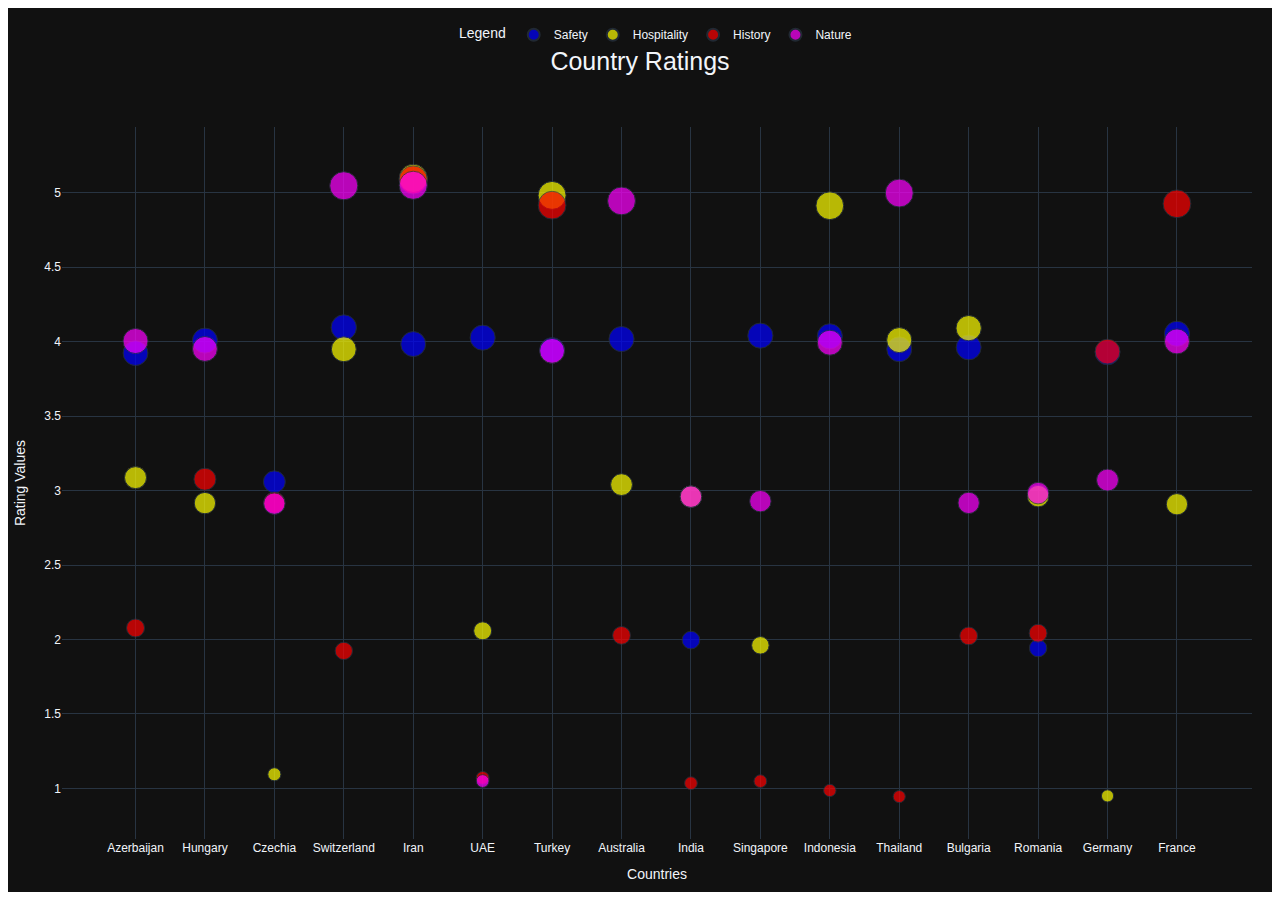
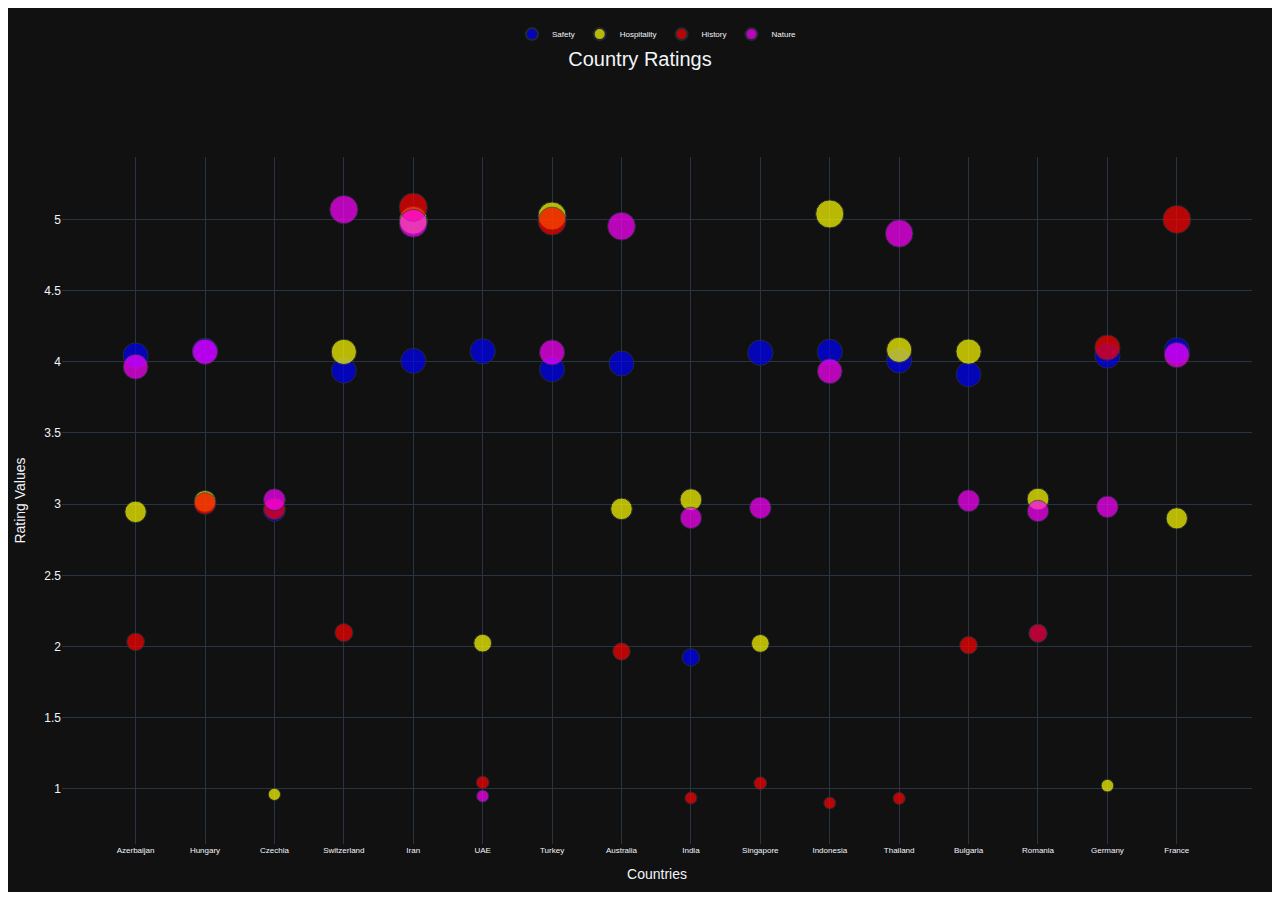
